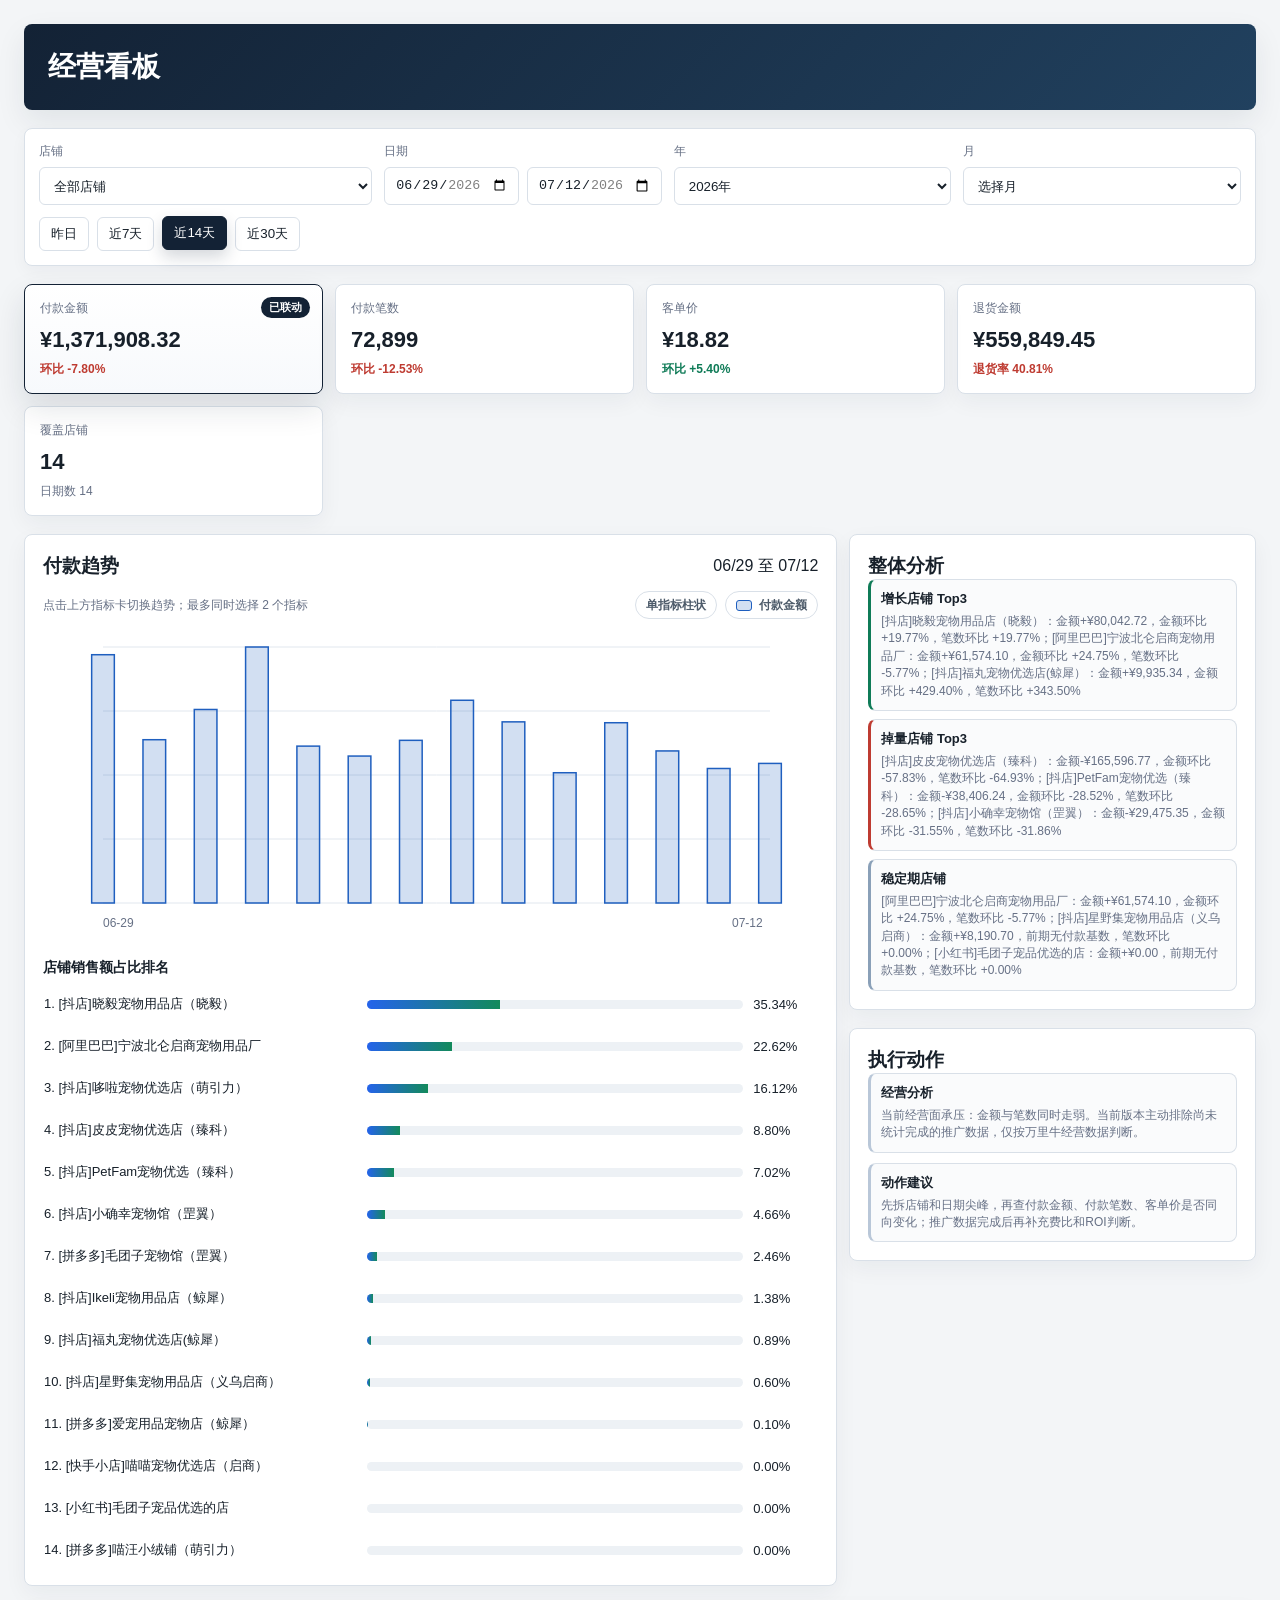
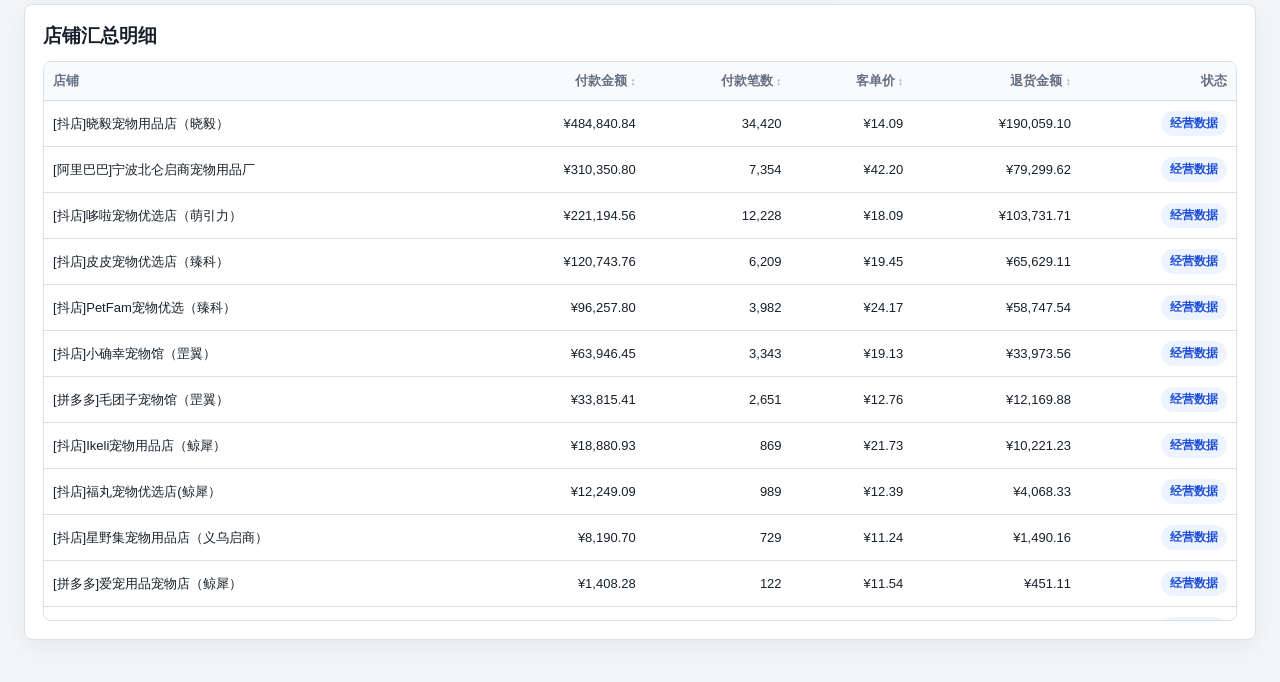
==== index.html @ 3b816e6f "Add files via upload" ====
<!doctype html>
<html lang="zh-CN">
<head>
<meta charset="utf-8">
<meta name="viewport" content="width=device-width, initial-scale=1">
<title>经营看板</title>
<style>
:root { --bg:#f3f5f7; --panel:#fff; --ink:#17202a; --muted:#667085; --line:#d9e0e8; --dark:#132235; --blue:#1f5fbf; --green:#0f7b57; --red:#be3b31; --amber:#a76a13; --shadow:0 12px 30px rgba(19,34,53,.08); }
* { box-sizing:border-box; }
body { margin:0; font-family:-apple-system,BlinkMacSystemFont,"Segoe UI",sans-serif; background:var(--bg); color:var(--ink); }
main { max-width:1380px; margin:0 auto; padding:24px; }
.title { background:linear-gradient(135deg,#132235,#21415f); color:#fff; border-radius:8px; padding:24px; margin-bottom:18px; box-shadow:var(--shadow); }
.title h1 { margin:0; font-size:28px; }
.controls,.metrics,.layout { display:grid; gap:12px; }
.controls { grid-template-columns:1.2fr 1fr 1fr 1fr; background:var(--panel); border:1px solid var(--line); border-radius:8px; padding:14px; margin-bottom:18px; box-shadow:0 6px 16px rgba(19,34,53,.04); }
.field label { display:block; color:var(--muted); font-size:12px; margin-bottom:7px; }
select,input { width:100%; height:38px; border:1px solid var(--line); border-radius:6px; padding:0 10px; background:#fff; color:var(--ink); outline:none; }
input[type="date"] { cursor:pointer; color-scheme:light; }
select:focus,input:focus { border-color:var(--blue); box-shadow:0 0 0 3px rgba(31,95,191,.12); }
.date-grid { display:grid; grid-template-columns:1fr 1fr; gap:8px; }
.quick { grid-column:1/-1; display:flex; gap:8px; flex-wrap:wrap; }
button { height:34px; border:1px solid var(--line); border-radius:6px; background:#fff; color:var(--ink); cursor:pointer; padding:0 11px; }
button.active,button:hover { background:var(--dark); border-color:var(--dark); color:#fff; }
button { transition:background .16s ease,border-color .16s ease,color .16s ease,transform .16s ease,box-shadow .16s ease; }
button.active { box-shadow:0 7px 16px rgba(19,34,53,.18); transform:translateY(-1px); }
.metrics { grid-template-columns:repeat(4,minmax(0,1fr)); margin-bottom:18px; }
.metric,.panel { background:var(--panel); border:1px solid var(--line); border-radius:8px; box-shadow:0 8px 22px rgba(19,34,53,.05); }
.metric { padding:15px; min-height:96px; transition:transform .16s ease,box-shadow .16s ease,border-color .16s ease,background .16s ease; }
.metric.chart-metric { cursor:pointer; position:relative; }
.metric.chart-metric:hover { transform:translateY(-2px); border-color:#b8c7d9; box-shadow:0 12px 28px rgba(19,34,53,.09); }
.metric.chart-metric.active { border-color:#132235; background:linear-gradient(180deg,#fff,#f7f9fc); box-shadow:0 14px 32px rgba(19,34,53,.12); }
.metric.chart-metric.active::after { content:"已联动"; position:absolute; right:12px; top:12px; border-radius:999px; padding:3px 8px; background:#132235; color:#fff; font-size:11px; font-weight:650; }
.metric span { display:block; color:var(--muted); font-size:12px; }
.metric strong { display:block; margin-top:10px; font-size:22px; }
.metric em { display:block; margin-top:8px; color:var(--muted); font-size:12px; font-style:normal; }
.metric em.up { color:var(--green); } .metric em.down { color:var(--red); }
.layout { grid-template-columns:2fr 1fr; }
.panel { padding:18px; margin-bottom:18px; }
.panel-head { display:flex; justify-content:space-between; gap:12px; align-items:center; margin-bottom:12px; }
h2,h3 { margin:0; }
.trend-toolbar { display:flex; justify-content:space-between; gap:12px; align-items:center; flex-wrap:wrap; margin:0 0 10px; }
.trend-hint { color:var(--muted); font-size:12px; }
.trend-legend { display:flex; gap:8px; align-items:center; flex-wrap:wrap; }
.legend-pill { display:inline-flex; align-items:center; gap:7px; height:28px; border:1px solid var(--line); border-radius:999px; padding:0 10px; background:#fff; color:#4d5b6a; font-size:12px; font-weight:650; }
.legend-mark { width:18px; height:3px; border-radius:999px; background:var(--c); box-shadow:0 0 0 3px rgba(19,34,53,.06); }
.legend-mark.bar-mark { width:16px; height:11px; border-radius:3px; background:rgba(31,95,191,.28); border:1px solid #1f5fbf; box-shadow:none; }
.chart-wrap { position:relative; }
.chart { height:310px; width:100%; cursor:crosshair; }
.chart-tip { display:none; position:absolute; z-index:5; min-width:190px; pointer-events:none; background:#111827; color:#fff; border-radius:8px; padding:10px 12px; box-shadow:0 14px 36px rgba(17,24,39,.22); font-size:12px; line-height:1.55; }
.chart-tip strong { display:block; margin-bottom:4px; font-size:13px; }
.share-list,.insight-list { display:grid; gap:8px; }
.share-row { display:grid; grid-template-columns:minmax(150px,1fr) minmax(150px,1.2fr) 64px; gap:10px; align-items:center; font-size:13px; border:1px solid transparent; border-radius:8px; padding:7px 8px; margin:0 -8px; transition:transform .18s ease,box-shadow .18s ease,background .18s ease,border-color .18s ease; transform-origin:left center; }
.share-row:hover { transform:scale(1.025); background:#fff; border-color:#cbd7e5; box-shadow:0 10px 24px rgba(19,34,53,.11); z-index:2; }
.share-name { overflow:hidden; text-overflow:ellipsis; white-space:nowrap; }
.bar { height:9px; border-radius:999px; background:#edf1f5; overflow:hidden; }
.bar i { display:block; height:100%; background:linear-gradient(90deg,#2563eb,#138a5b); width:var(--w); transition:filter .18s ease,transform .18s ease; transform-origin:left center; }
.share-row:hover .bar i { filter:saturate(1.25) brightness(1.06); transform:scaleX(1.03); }
.insight { border:1px solid var(--line); border-left:3px solid #b9c7d8; border-radius:8px; padding:10px; background:#fafbfc; }
.insight.good { border-left-color:var(--green); } .insight.bad { border-left-color:var(--red); } .insight.neutral { border-left-color:#8aa0b8; }
.insight strong { display:block; font-size:13px; }
.insight span { display:block; color:var(--muted); font-size:12px; margin-top:5px; line-height:1.45; }
table { width:100%; border-collapse:collapse; font-size:13px; background:#fff; }
th,td { border-bottom:1px solid var(--line); padding:10px 9px; text-align:right; white-space:nowrap; }
th:first-child,td:first-child { text-align:left; }
th { color:var(--muted); background:#f9fafb; position:sticky; top:0; cursor:pointer; }
th.sortable::after { content:" ↕"; color:#9aa6b2; font-size:11px; }
.table-wrap { max-height:560px; overflow:auto; border:1px solid var(--line); border-radius:8px; }
.up { color:var(--green); font-weight:650; } .down { color:var(--red); font-weight:650; }
.pill { display:inline-block; border-radius:999px; padding:4px 9px; font-size:12px; font-weight:650; background:#eef4ff; color:#1d4ed8; }
.pill.red { background:#fdebea; color:var(--red); } .pill.amber { background:#fff4e3; color:var(--amber); } .pill.green { background:#e8f7ef; color:var(--green); }
@media(max-width:980px) { .controls,.layout { grid-template-columns:1fr; } .metrics { grid-template-columns:repeat(2,1fr); } }
@media(max-width:560px) { main { padding:14px; } .metrics,.date-grid,.share-row { grid-template-columns:1fr; } }
</style>
</head>
<body>
<main>
  <section class="title"><h1>经营看板</h1></section>
  <section class="controls">
    <div class="field"><label>店铺</label><select id="shop"><option value="__ALL__">全部店铺</option><option value="[小红书]毛团子宠品优选的店">[小红书]毛团子宠品优选的店</option>
<option value="[快手小店]喵喵宠物优选店（启商）">[快手小店]喵喵宠物优选店（启商）</option>
<option value="[抖店]Ikeli宠物用品店（鲸犀）">[抖店]Ikeli宠物用品店（鲸犀）</option>
<option value="[抖店]PetFam宠物优选（臻科）">[抖店]PetFam宠物优选（臻科）</option>
<option value="[抖店]哆啦宠物优选店（萌引力）">[抖店]哆啦宠物优选店（萌引力）</option>
<option value="[抖店]小确幸宠物馆（罡翼）">[抖店]小确幸宠物馆（罡翼）</option>
<option value="[抖店]星野集宠物用品店（义乌启商）">[抖店]星野集宠物用品店（义乌启商）</option>
<option value="[抖店]晓毅宠物用品店（晓毅）">[抖店]晓毅宠物用品店（晓毅）</option>
<option value="[抖店]皮皮宠物优选店（臻科）">[抖店]皮皮宠物优选店（臻科）</option>
<option value="[抖店]福丸宠物优选店(鲸犀）">[抖店]福丸宠物优选店(鲸犀）</option>
<option value="[拼多多]喵汪小绒铺（萌引力）">[拼多多]喵汪小绒铺（萌引力）</option>
<option value="[拼多多]毛团子宠物馆（罡翼）">[拼多多]毛团子宠物馆（罡翼）</option>
<option value="[拼多多]爱宠用品宠物店（鲸犀）">[拼多多]爱宠用品宠物店（鲸犀）</option>
<option value="[阿里巴巴]宁波北仑启商宠物用品厂">[阿里巴巴]宁波北仑启商宠物用品厂</option></select></div>
    <div class="field"><label>日期</label><div class="date-grid"><input id="start" type="date" aria-label="开始日期"><input id="end" type="date" aria-label="结束日期"></div></div>
    <div class="field"><label>年</label><select id="year"></select></div>
    <div class="field"><label>月</label><select id="month"></select></div>
    <div class="quick"><button data-yesterday="1">昨日</button><button data-days="7">近7天</button><button class="active" data-days="14">近14天</button><button data-days="30">近30天</button></div>
  </section>
  <section class="metrics" id="cards"></section>
  <section class="layout">
    <div class="panel"><div class="panel-head"><h3>付款趋势</h3><span id="rangeLabel"></span></div><div class="trend-toolbar"><div class="trend-hint">点击上方指标卡切换趋势；最多同时选择 2 个指标</div><div class="trend-legend" id="chartLegend"></div></div><div class="chart-wrap"><canvas id="chart" class="chart" width="1000" height="310"></canvas><div id="chartTip" class="chart-tip"></div></div><div style="margin-top:16px"><h3 style="font-size:14px;margin-bottom:10px">店铺销售额占比排名</h3><div class="share-list" id="share"></div></div></div>
    <aside><div class="panel"><h3 id="analysisTitle">整体分析</h3><div class="insight-list" id="analysis"></div></div><div class="panel"><h3>执行动作</h3><div class="insight"><strong>经营分析</strong><span id="actionText"></span></div><div class="insight" style="margin-top:10px"><strong>动作建议</strong><span id="actionList"></span></div></div></aside>
  </section>
  <section class="panel"><div class="panel-head"><h3 id="tableTitle">店铺汇总明细</h3></div><div class="table-wrap"><table id="table"></table></div></section>
</main>
<script>
const rows = [{"date": "2026-04-04", "shop": "[抖店]Ikeli宠物用品店（鲸犀）", "amount": 11088.84, "orders": 489, "aov": 22.68, "grossProfit": 12711.12, "returnAmount": 0.0, "source": "/Users/zhuhaibo/Documents/宠物 | 数据抓取/outputs/wanliniu_历史日级_来自旧HTML_2026-04-04_2026-07-07_销售日报表.csv", "adSpend": 0.0, "adGmv": 0.0, "adOrders": 0.0}, {"date": "2026-04-04", "shop": "[抖店]PetFam宠物优选（臻科）", "amount": 17033.12, "orders": 1343, "aov": 12.68, "grossProfit": 4695.26, "returnAmount": 0.0, "source": "/Users/zhuhaibo/Documents/宠物 | 数据抓取/outputs/wanliniu_历史日级_来自旧HTML_2026-04-04_2026-07-07_销售日报表.csv", "adSpend": 0.0, "adGmv": 0.0, "adOrders": 0.0}, {"date": "2026-04-04", "shop": "[抖店]小确幸宠物馆（罡翼）", "amount": 329.89, "orders": 10, "aov": 32.99, "grossProfit": 113.06, "returnAmount": 0.0, "source": "/Users/zhuhaibo/Documents/宠物 | 数据抓取/outputs/wanliniu_历史日级_来自旧HTML_2026-04-04_2026-07-07_销售日报表.csv", "adSpend": 0.0, "adGmv": 0.0, "adOrders": 0.0}, {"date": "2026-04-04", "shop": "[拼多多]喵汪小绒铺（萌引力）", "amount": 13.8, "orders": 1, "aov": 13.8, "grossProfit": 6.75, "returnAmount": 0.0, "source": "/Users/zhuhaibo/Documents/宠物 | 数据抓取/outputs/wanliniu_历史日级_来自旧HTML_2026-04-04_2026-07-07_销售日报表.csv", "adSpend": 0.0, "adGmv": 0.0, "adOrders": 0.0}, {"date": "2026-04-04", "shop": "[拼多多]毛团子宠物馆（罡翼）", "amount": 9538.98, "orders": 776, "aov": 12.29, "grossProfit": 6138.6, "returnAmount": 0.0, "source": "/Users/zhuhaibo/Documents/宠物 | 数据抓取/outputs/wanliniu_历史日级_来自旧HTML_2026-04-04_2026-07-07_销售日报表.csv", "adSpend": 0.0, "adGmv": 0.0, "adOrders": 0.0}, {"date": "2026-04-04", "shop": "[拼多多]爱宠用品宠物店（鲸犀）", "amount": 306.33, "orders": 26, "aov": 11.78, "grossProfit": 315.5, "returnAmount": 0.0, "source": "/Users/zhuhaibo/Documents/宠物 | 数据抓取/outputs/wanliniu_历史日级_来自旧HTML_2026-04-04_2026-07-07_销售日报表.csv", "adSpend": 0.0, "adGmv": 0.0, "adOrders": 0.0}, {"date": "2026-04-04", "shop": "[阿里巴巴]宁波北仑启商宠物用品厂", "amount": 0.0, "orders": 0, "aov": 0.0, "grossProfit": 0.0, "returnAmount": 0.0, "source": "/Users/zhuhaibo/Documents/宠物 | 数据抓取/outputs/wanliniu_历史日级_来自旧HTML_2026-04-04_2026-07-07_销售日报表.csv", "adSpend": 0.0, "adGmv": 0.0, "adOrders": 0.0}, {"date": "2026-04-05", "shop": "[抖店]Ikeli宠物用品店（鲸犀）", "amount": 16680.01, "orders": 736, "aov": 22.66, "grossProfit": 8926.52, "returnAmount": 0.0, "source": "/Users/zhuhaibo/Documents/宠物 | 数据抓取/outputs/wanliniu_历史日级_来自旧HTML_2026-04-04_2026-07-07_销售日报表.csv", "adSpend": 0.0, "adGmv": 0.0, "adOrders": 0.0}, {"date": "2026-04-05", "shop": "[抖店]PetFam宠物优选（臻科）", "amount": 12254.1, "orders": 968, "aov": 12.66, "grossProfit": 7007.91, "returnAmount": 0.0, "source": "/Users/zhuhaibo/Documents/宠物 | 数据抓取/outputs/wanliniu_历史日级_来自旧HTML_2026-04-04_2026-07-07_销售日报表.csv", "adSpend": 0.0, "adGmv": 0.0, "adOrders": 0.0}, {"date": "2026-04-05", "shop": "[抖店]小确幸宠物馆（罡翼）", "amount": 425.85, "orders": 15, "aov": 28.39, "grossProfit": 191.89, "returnAmount": 0.0, "source": "/Users/zhuhaibo/Documents/宠物 | 数据抓取/outputs/wanliniu_历史日级_来自旧HTML_2026-04-04_2026-07-07_销售日报表.csv", "adSpend": 0.0, "adGmv": 0.0, "adOrders": 0.0}, {"date": "2026-04-05", "shop": "[拼多多]喵汪小绒铺（萌引力）", "amount": 27.6, "orders": 2, "aov": 13.8, "grossProfit": 6.75, "returnAmount": 0.0, "source": "/Users/zhuhaibo/Documents/宠物 | 数据抓取/outputs/wanliniu_历史日级_来自旧HTML_2026-04-04_2026-07-07_销售日报表.csv", "adSpend": 0.0, "adGmv": 0.0, "adOrders": 0.0}, {"date": "2026-04-05", "shop": "[拼多多]毛团子宠物馆（罡翼）", "amount": 11192.79, "orders": 913, "aov": 12.26, "grossProfit": 5000.07, "returnAmount": 0.0, "source": "/Users/zhuhaibo/Documents/宠物 | 数据抓取/outputs/wanliniu_历史日级_来自旧HTML_2026-04-04_2026-07-07_销售日报表.csv", "adSpend": 0.0, "adGmv": 0.0, "adOrders": 0.0}, {"date": "2026-04-05", "shop": "[拼多多]爱宠用品宠物店（鲸犀）", "amount": 1409.22, "orders": 116, "aov": 12.15, "grossProfit": 285.09, "returnAmount": 0.0, "source": "/Users/zhuhaibo/Documents/宠物 | 数据抓取/outputs/wanliniu_历史日级_来自旧HTML_2026-04-04_2026-07-07_销售日报表.csv", "adSpend": 0.0, "adGmv": 0.0, "adOrders": 0.0}, {"date": "2026-04-05", "shop": "[阿里巴巴]宁波北仑启商宠物用品厂", "amount": 0.0, "orders": 0, "aov": 0.0, "grossProfit": 0.0, "returnAmount": 0.0, "source": "/Users/zhuhaibo/Documents/宠物 | 数据抓取/outputs/wanliniu_历史日级_来自旧HTML_2026-04-04_2026-07-07_销售日报表.csv", "adSpend": 0.0, "adGmv": 0.0, "adOrders": 0.0}, {"date": "2026-04-06", "shop": "[抖店]Ikeli宠物用品店（鲸犀）", "amount": 20670.98, "orders": 900, "aov": 22.97, "grossProfit": 13818.57, "returnAmount": 0.0, "source": "/Users/zhuhaibo/Documents/宠物 | 数据抓取/outputs/wanliniu_历史日级_来自旧HTML_2026-04-04_2026-07-07_销售日报表.csv", "adSpend": 0.0, "adGmv": 0.0, "adOrders": 0.0}, {"date": "2026-04-06", "shop": "[抖店]PetFam宠物优选（臻科）", "amount": 31196.04, "orders": 2054, "aov": 15.19, "grossProfit": 6444.21, "returnAmount": 0.0, "source": "/Users/zhuhaibo/Documents/宠物 | 数据抓取/outputs/wanliniu_历史日级_来自旧HTML_2026-04-04_2026-07-07_销售日报表.csv", "adSpend": 0.0, "adGmv": 0.0, "adOrders": 0.0}, {"date": "2026-04-06", "shop": "[抖店]小确幸宠物馆（罡翼）", "amount": 119.96, "orders": 4, "aov": 29.99, "grossProfit": 78.25, "returnAmount": 0.0, "source": "/Users/zhuhaibo/Documents/宠物 | 数据抓取/outputs/wanliniu_历史日级_来自旧HTML_2026-04-04_2026-07-07_销售日报表.csv", "adSpend": 0.0, "adGmv": 0.0, "adOrders": 0.0}, {"date": "2026-04-06", "shop": "[拼多多]喵汪小绒铺（萌引力）", "amount": 0.0, "orders": 0, "aov": 0.0, "grossProfit": 6.75, "returnAmount": 0.0, "source": "/Users/zhuhaibo/Documents/宠物 | 数据抓取/outputs/wanliniu_历史日级_来自旧HTML_2026-04-04_2026-07-07_销售日报表.csv", "adSpend": 0.0, "adGmv": 0.0, "adOrders": 0.0}, {"date": "2026-04-06", "shop": "[拼多多]毛团子宠物馆（罡翼）", "amount": 8505.81, "orders": 700, "aov": 12.15, "grossProfit": 3911.16, "returnAmount": 0.0, "source": "/Users/zhuhaibo/Documents/宠物 | 数据抓取/outputs/wanliniu_历史日级_来自旧HTML_2026-04-04_2026-07-07_销售日报表.csv", "adSpend": 0.0, "adGmv": 0.0, "adOrders": 0.0}, {"date": "2026-04-06", "shop": "[拼多多]爱宠用品宠物店（鲸犀）", "amount": 2155.66, "orders": 176, "aov": 12.25, "grossProfit": 1033.86, "returnAmount": 0.0, "source": "/Users/zhuhaibo/Documents/宠物 | 数据抓取/outputs/wanliniu_历史日级_来自旧HTML_2026-04-04_2026-07-07_销售日报表.csv", "adSpend": 0.0, "adGmv": 0.0, "adOrders": 0.0}, {"date": "2026-04-06", "shop": "[阿里巴巴]宁波北仑启商宠物用品厂", "amount": 0.0, "orders": 0, "aov": 0.0, "grossProfit": 0.0, "returnAmount": 0.0, "source": "/Users/zhuhaibo/Documents/宠物 | 数据抓取/outputs/wanliniu_历史日级_来自旧HTML_2026-04-04_2026-07-07_销售日报表.csv", "adSpend": 0.0, "adGmv": 0.0, "adOrders": 0.0}, {"date": "2026-04-07", "shop": "[抖店]Ikeli宠物用品店（鲸犀）", "amount": 17308.67, "orders": 755, "aov": 22.93, "grossProfit": 11352.28, "returnAmount": 0.0, "source": "/Users/zhuhaibo/Documents/宠物 | 数据抓取/outputs/wanliniu_历史日级_来自旧HTML_2026-04-04_2026-07-07_销售日报表.csv", "adSpend": 0.0, "adGmv": 0.0, "adOrders": 0.0}, {"date": "2026-04-07", "shop": "[抖店]PetFam宠物优选（臻科）", "amount": 72199.66, "orders": 4489, "aov": 16.08, "grossProfit": 19211.65, "returnAmount": 0.0, "source": "/Users/zhuhaibo/Documents/宠物 | 数据抓取/outputs/wanliniu_历史日级_来自旧HTML_2026-04-04_2026-07-07_销售日报表.csv", "adSpend": 0.0, "adGmv": 0.0, "adOrders": 0.0}, {"date": "2026-04-07", "shop": "[抖店]小确幸宠物馆（罡翼）", "amount": 288.55, "orders": 19, "aov": 15.19, "grossProfit": 35.06, "returnAmount": 0.0, "source": "/Users/zhuhaibo/Documents/宠物 | 数据抓取/outputs/wanliniu_历史日级_来自旧HTML_2026-04-04_2026-07-07_销售日报表.csv", "adSpend": 0.0, "adGmv": 0.0, "adOrders": 0.0}, {"date": "2026-04-07", "shop": "[拼多多]喵汪小绒铺（萌引力）", "amount": 27.6, "orders": 2, "aov": 13.8, "grossProfit": 13.5, "returnAmount": 0.0, "source": "/Users/zhuhaibo/Documents/宠物 | 数据抓取/outputs/wanliniu_历史日级_来自旧HTML_2026-04-04_2026-07-07_销售日报表.csv", "adSpend": 0.0, "adGmv": 0.0, "adOrders": 0.0}, {"date": "2026-04-07", "shop": "[拼多多]毛团子宠物馆（罡翼）", "amount": 8026.73, "orders": 661, "aov": 12.14, "grossProfit": 3264.8, "returnAmount": 1450.39, "source": "/Users/zhuhaibo/Documents/宠物 | 数据抓取/outputs/wanliniu_历史日级_来自旧HTML_2026-04-04_2026-07-07_销售日报表.csv", "adSpend": 0.0, "adGmv": 0.0, "adOrders": 0.0}, {"date": "2026-04-07", "shop": "[拼多多]爱宠用品宠物店（鲸犀）", "amount": 1689.3, "orders": 139, "aov": 12.15, "grossProfit": 643.18, "returnAmount": 0.0, "source": "/Users/zhuhaibo/Documents/宠物 | 数据抓取/outputs/wanliniu_历史日级_来自旧HTML_2026-04-04_2026-07-07_销售日报表.csv", "adSpend": 0.0, "adGmv": 0.0, "adOrders": 0.0}, {"date": "2026-04-07", "shop": "[阿里巴巴]宁波北仑启商宠物用品厂", "amount": 0.0, "orders": 0, "aov": 0.0, "grossProfit": 0.0, "returnAmount": 0.0, "source": "/Users/zhuhaibo/Documents/宠物 | 数据抓取/outputs/wanliniu_历史日级_来自旧HTML_2026-04-04_2026-07-07_销售日报表.csv", "adSpend": 0.0, "adGmv": 0.0, "adOrders": 0.0}, {"date": "2026-04-08", "shop": "[抖店]Ikeli宠物用品店（鲸犀）", "amount": 13836.74, "orders": 607, "aov": 22.8, "grossProfit": 9095.12, "returnAmount": 317.85, "source": "/Users/zhuhaibo/Documents/宠物 | 数据抓取/outputs/wanliniu_历史日级_来自旧HTML_2026-04-04_2026-07-07_销售日报表.csv", "adSpend": 0.0, "adGmv": 0.0, "adOrders": 0.0}, {"date": "2026-04-08", "shop": "[抖店]PetFam宠物优选（臻科）", "amount": 43641.41, "orders": 2514, "aov": 17.36, "grossProfit": 25830.44, "returnAmount": 524.13, "source": "/Users/zhuhaibo/Documents/宠物 | 数据抓取/outputs/wanliniu_历史日级_来自旧HTML_2026-04-04_2026-07-07_销售日报表.csv", "adSpend": 0.0, "adGmv": 0.0, "adOrders": 0.0}, {"date": "2026-04-08", "shop": "[抖店]小确幸宠物馆（罡翼）", "amount": 626.4, "orders": 41, "aov": 15.28, "grossProfit": 69.64, "returnAmount": 0.0, "source": "/Users/zhuhaibo/Documents/宠物 | 数据抓取/outputs/wanliniu_历史日级_来自旧HTML_2026-04-04_2026-07-07_销售日报表.csv", "adSpend": 0.0, "adGmv": 0.0, "adOrders": 0.0}, {"date": "2026-04-08", "shop": "[拼多多]喵汪小绒铺（萌引力）", "amount": 30.6, "orders": 1, "aov": 30.6, "grossProfit": 0.0, "returnAmount": 0.0, "source": "/Users/zhuhaibo/Documents/宠物 | 数据抓取/outputs/wanliniu_历史日级_来自旧HTML_2026-04-04_2026-07-07_销售日报表.csv", "adSpend": 0.0, "adGmv": 0.0, "adOrders": 0.0}, {"date": "2026-04-08", "shop": "[拼多多]毛团子宠物馆（罡翼）", "amount": 8351.33, "orders": 681, "aov": 12.26, "grossProfit": 3467.69, "returnAmount": 1004.4, "source": "/Users/zhuhaibo/Documents/宠物 | 数据抓取/outputs/wanliniu_历史日级_来自旧HTML_2026-04-04_2026-07-07_销售日报表.csv", "adSpend": 0.0, "adGmv": 0.0, "adOrders": 0.0}, {"date": "2026-04-08", "shop": "[拼多多]爱宠用品宠物店（鲸犀）", "amount": 955.26, "orders": 78, "aov": 12.25, "grossProfit": 629.03, "returnAmount": 818.64, "source": "/Users/zhuhaibo/Documents/宠物 | 数据抓取/outputs/wanliniu_历史日级_来自旧HTML_2026-04-04_2026-07-07_销售日报表.csv", "adSpend": 0.0, "adGmv": 0.0, "adOrders": 0.0}, {"date": "2026-04-08", "shop": "[阿里巴巴]宁波北仑启商宠物用品厂", "amount": 0.0, "orders": 0, "aov": 0.0, "grossProfit": 0.0, "returnAmount": 0.0, "source": "/Users/zhuhaibo/Documents/宠物 | 数据抓取/outputs/wanliniu_历史日级_来自旧HTML_2026-04-04_2026-07-07_销售日报表.csv", "adSpend": 0.0, "adGmv": 0.0, "adOrders": 0.0}, {"date": "2026-04-09", "shop": "[抖店]Ikeli宠物用品店（鲸犀）", "amount": 13029.92, "orders": 571, "aov": 22.82, "grossProfit": 9296.94, "returnAmount": 0.0, "source": "/Users/zhuhaibo/Documents/宠物 | 数据抓取/outputs/wanliniu_历史日级_来自旧HTML_2026-04-04_2026-07-07_销售日报表.csv", "adSpend": 0.0, "adGmv": 0.0, "adOrders": 0.0}, {"date": "2026-04-09", "shop": "[抖店]PetFam宠物优选（臻科）", "amount": 32572.68, "orders": 1810, "aov": 18.0, "grossProfit": 25454.2, "returnAmount": 0.0, "source": "/Users/zhuhaibo/Documents/宠物 | 数据抓取/outputs/wanliniu_历史日级_来自旧HTML_2026-04-04_2026-07-07_销售日报表.csv", "adSpend": 0.0, "adGmv": 0.0, "adOrders": 0.0}, {"date": "2026-04-09", "shop": "[抖店]哆啦宠物优选店（萌引力）", "amount": 0.0, "orders": 0, "aov": 0.0, "grossProfit": 0.0, "returnAmount": 0.0, "source": "/Users/zhuhaibo/Documents/宠物 | 数据抓取/outputs/wanliniu_历史日级_来自旧HTML_2026-04-04_2026-07-07_销售日报表.csv", "adSpend": 0.0, "adGmv": 0.0, "adOrders": 0.0}, {"date": "2026-04-09", "shop": "[抖店]小确幸宠物馆（罡翼）", "amount": 694.83, "orders": 54, "aov": 12.87, "grossProfit": 70.76, "returnAmount": 0.0, "source": "/Users/zhuhaibo/Documents/宠物 | 数据抓取/outputs/wanliniu_历史日级_来自旧HTML_2026-04-04_2026-07-07_销售日报表.csv", "adSpend": 0.0, "adGmv": 0.0, "adOrders": 0.0}, {"date": "2026-04-09", "shop": "[拼多多]喵汪小绒铺（萌引力）", "amount": 13.8, "orders": 1, "aov": 13.8, "grossProfit": 25.1, "returnAmount": 0.0, "source": "/Users/zhuhaibo/Documents/宠物 | 数据抓取/outputs/wanliniu_历史日级_来自旧HTML_2026-04-04_2026-07-07_销售日报表.csv", "adSpend": 0.0, "adGmv": 0.0, "adOrders": 0.0}, {"date": "2026-04-09", "shop": "[拼多多]毛团子宠物馆（罡翼）", "amount": 6430.32, "orders": 526, "aov": 12.22, "grossProfit": 3181.99, "returnAmount": 0.0, "source": "/Users/zhuhaibo/Documents/宠物 | 数据抓取/outputs/wanliniu_历史日级_来自旧HTML_2026-04-04_2026-07-07_销售日报表.csv", "adSpend": 0.0, "adGmv": 0.0, "adOrders": 0.0}, {"date": "2026-04-09", "shop": "[拼多多]爱宠用品宠物店（鲸犀）", "amount": 1129.14, "orders": 93, "aov": 12.14, "grossProfit": 349.52, "returnAmount": 0.0, "source": "/Users/zhuhaibo/Documents/宠物 | 数据抓取/outputs/wanliniu_历史日级_来自旧HTML_2026-04-04_2026-07-07_销售日报表.csv", "adSpend": 0.0, "adGmv": 0.0, "adOrders": 0.0}, {"date": "2026-04-09", "shop": "[阿里巴巴]宁波北仑启商宠物用品厂", "amount": 0.0, "orders": 0, "aov": 0.0, "grossProfit": 0.0, "returnAmount": 0.0, "source": "/Users/zhuhaibo/Documents/宠物 | 数据抓取/outputs/wanliniu_历史日级_来自旧HTML_2026-04-04_2026-07-07_销售日报表.csv", "adSpend": 0.0, "adGmv": 0.0, "adOrders": 0.0}, {"date": "2026-04-10", "shop": "[小红书]毛团子宠品优选的店", "amount": 0.0, "orders": 0, "aov": 0.0, "grossProfit": 0.0, "returnAmount": 0.0, "source": "/Users/zhuhaibo/Documents/宠物 | 数据抓取/outputs/wanliniu_历史日级_来自旧HTML_2026-04-04_2026-07-07_销售日报表.csv", "adSpend": 0.0, "adGmv": 0.0, "adOrders": 0.0}, {"date": "2026-04-10", "shop": "[抖店]Ikeli宠物用品店（鲸犀）", "amount": 10530.74, "orders": 470, "aov": 22.41, "grossProfit": 10029.49, "returnAmount": 3453.36, "source": "/Users/zhuhaibo/Documents/宠物 | 数据抓取/outputs/wanliniu_历史日级_来自旧HTML_2026-04-04_2026-07-07_销售日报表.csv", "adSpend": 0.0, "adGmv": 0.0, "adOrders": 0.0}, {"date": "2026-04-10", "shop": "[抖店]PetFam宠物优选（臻科）", "amount": 35223.2, "orders": 1958, "aov": 17.99, "grossProfit": 30004.08, "returnAmount": 0.0, "source": "/Users/zhuhaibo/Documents/宠物 | 数据抓取/outputs/wanliniu_历史日级_来自旧HTML_2026-04-04_2026-07-07_销售日报表.csv", "adSpend": 0.0, "adGmv": 0.0, "adOrders": 0.0}, {"date": "2026-04-10", "shop": "[抖店]哆啦宠物优选店（萌引力）", "amount": 0.0, "orders": 0, "aov": 0.0, "grossProfit": 0.0, "returnAmount": 0.0, "source": "/Users/zhuhaibo/Documents/宠物 | 数据抓取/outputs/wanliniu_历史日级_来自旧HTML_2026-04-04_2026-07-07_销售日报表.csv", "adSpend": 0.0, "adGmv": 0.0, "adOrders": 0.0}, {"date": "2026-04-10", "shop": "[抖店]小确幸宠物馆（罡翼）", "amount": 1270.77, "orders": 100, "aov": 12.71, "grossProfit": 509.55, "returnAmount": 0.0, "source": "/Users/zhuhaibo/Documents/宠物 | 数据抓取/outputs/wanliniu_历史日级_来自旧HTML_2026-04-04_2026-07-07_销售日报表.csv", "adSpend": 0.0, "adGmv": 0.0, "adOrders": 0.0}, {"date": "2026-04-10", "shop": "[拼多多]喵汪小绒铺（萌引力）", "amount": 28.6, "orders": 2, "aov": 14.3, "grossProfit": 0.0, "returnAmount": 0.0, "source": "/Users/zhuhaibo/Documents/宠物 | 数据抓取/outputs/wanliniu_历史日级_来自旧HTML_2026-04-04_2026-07-07_销售日报表.csv", "adSpend": 0.0, "adGmv": 0.0, "adOrders": 0.0}, {"date": "2026-04-10", "shop": "[拼多多]毛团子宠物馆（罡翼）", "amount": 5319.72, "orders": 429, "aov": 12.4, "grossProfit": 2757.29, "returnAmount": 0.0, "source": "/Users/zhuhaibo/Documents/宠物 | 数据抓取/outputs/wanliniu_历史日级_来自旧HTML_2026-04-04_2026-07-07_销售日报表.csv", "adSpend": 0.0, "adGmv": 0.0, "adOrders": 0.0}, {"date": "2026-04-10", "shop": "[拼多多]爱宠用品宠物店（鲸犀）", "amount": 1537.69, "orders": 127, "aov": 12.11, "grossProfit": 545.4, "returnAmount": 0.0, "source": "/Users/zhuhaibo/Documents/宠物 | 数据抓取/outputs/wanliniu_历史日级_来自旧HTML_2026-04-04_2026-07-07_销售日报表.csv", "adSpend": 0.0, "adGmv": 0.0, "adOrders": 0.0}, {"date": "2026-04-10", "shop": "[阿里巴巴]宁波北仑启商宠物用品厂", "amount": 0.0, "orders": 0, "aov": 0.0, "grossProfit": 0.0, "returnAmount": 0.0, "source": "/Users/zhuhaibo/Documents/宠物 | 数据抓取/outputs/wanliniu_历史日级_来自旧HTML_2026-04-04_2026-07-07_销售日报表.csv", "adSpend": 0.0, "adGmv": 0.0, "adOrders": 0.0}, {"date": "2026-04-11", "shop": "[小红书]毛团子宠品优选的店", "amount": 0.0, "orders": 0, "aov": 0.0, "grossProfit": 0.0, "returnAmount": 0.0, "source": "/Users/zhuhaibo/Documents/宠物 | 数据抓取/outputs/wanliniu_历史日级_来自旧HTML_2026-04-04_2026-07-07_销售日报表.csv", "adSpend": 0.0, "adGmv": 0.0, "adOrders": 0.0}, {"date": "2026-04-11", "shop": "[抖店]Ikeli宠物用品店（鲸犀）", "amount": 8667.78, "orders": 394, "aov": 22.0, "grossProfit": 6310.94, "returnAmount": 2316.53, "source": "/Users/zhuhaibo/Documents/宠物 | 数据抓取/outputs/wanliniu_历史日级_来自旧HTML_2026-04-04_2026-07-07_销售日报表.csv", "adSpend": 0.0, "adGmv": 0.0, "adOrders": 0.0}, {"date": "2026-04-11", "shop": "[抖店]PetFam宠物优选（臻科）", "amount": 68220.32, "orders": 3661, "aov": 18.63, "grossProfit": 29342.87, "returnAmount": 0.0, "source": "/Users/zhuhaibo/Documents/宠物 | 数据抓取/outputs/wanliniu_历史日级_来自旧HTML_2026-04-04_2026-07-07_销售日报表.csv", "adSpend": 0.0, "adGmv": 0.0, "adOrders": 0.0}, {"date": "2026-04-11", "shop": "[抖店]哆啦宠物优选店（萌引力）", "amount": 0.0, "orders": 0, "aov": 0.0, "grossProfit": 0.0, "returnAmount": 0.0, "source": "/Users/zhuhaibo/Documents/宠物 | 数据抓取/outputs/wanliniu_历史日级_来自旧HTML_2026-04-04_2026-07-07_销售日报表.csv", "adSpend": 0.0, "adGmv": 0.0, "adOrders": 0.0}, {"date": "2026-04-11", "shop": "[抖店]小确幸宠物馆（罡翼）", "amount": 812.65, "orders": 66, "aov": 12.31, "grossProfit": 281.47, "returnAmount": 0.0, "source": "/Users/zhuhaibo/Documents/宠物 | 数据抓取/outputs/wanliniu_历史日级_来自旧HTML_2026-04-04_2026-07-07_销售日报表.csv", "adSpend": 0.0, "adGmv": 0.0, "adOrders": 0.0}, {"date": "2026-04-11", "shop": "[拼多多]喵汪小绒铺（萌引力）", "amount": 0.0, "orders": 0, "aov": 0.0, "grossProfit": 14.5, "returnAmount": 0.0, "source": "/Users/zhuhaibo/Documents/宠物 | 数据抓取/outputs/wanliniu_历史日级_来自旧HTML_2026-04-04_2026-07-07_销售日报表.csv", "adSpend": 0.0, "adGmv": 0.0, "adOrders": 0.0}, {"date": "2026-04-11", "shop": "[拼多多]毛团子宠物馆（罡翼）", "amount": 4787.82, "orders": 389, "aov": 12.31, "grossProfit": 2124.3, "returnAmount": 0.0, "source": "/Users/zhuhaibo/Documents/宠物 | 数据抓取/outputs/wanliniu_历史日级_来自旧HTML_2026-04-04_2026-07-07_销售日报表.csv", "adSpend": 0.0, "adGmv": 0.0, "adOrders": 0.0}, {"date": "2026-04-11", "shop": "[拼多多]爱宠用品宠物店（鲸犀）", "amount": 1165.5, "orders": 96, "aov": 12.14, "grossProfit": 695.71, "returnAmount": 0.0, "source": "/Users/zhuhaibo/Documents/宠物 | 数据抓取/outputs/wanliniu_历史日级_来自旧HTML_2026-04-04_2026-07-07_销售日报表.csv", "adSpend": 0.0, "adGmv": 0.0, "adOrders": 0.0}, {"date": "2026-04-11", "shop": "[阿里巴巴]宁波北仑启商宠物用品厂", "amount": 0.0, "orders": 0, "aov": 0.0, "grossProfit": 0.0, "returnAmount": 0.0, "source": "/Users/zhuhaibo/Documents/宠物 | 数据抓取/outputs/wanliniu_历史日级_来自旧HTML_2026-04-04_2026-07-07_销售日报表.csv", "adSpend": 0.0, "adGmv": 0.0, "adOrders": 0.0}, {"date": "2026-04-12", "shop": "[小红书]毛团子宠品优选的店", "amount": 0.0, "orders": 0, "aov": 0.0, "grossProfit": 0.0, "returnAmount": 0.0, "source": "/Users/zhuhaibo/Documents/宠物 | 数据抓取/outputs/wanliniu_历史日级_来自旧HTML_2026-04-04_2026-07-07_销售日报表.csv", "adSpend": 0.0, "adGmv": 0.0, "adOrders": 0.0}, {"date": "2026-04-12", "shop": "[抖店]Ikeli宠物用品店（鲸犀）", "amount": 10826.61, "orders": 492, "aov": 22.01, "grossProfit": 6628.4, "returnAmount": 0.0, "source": "/Users/zhuhaibo/Documents/宠物 | 数据抓取/outputs/wanliniu_历史日级_来自旧HTML_2026-04-04_2026-07-07_销售日报表.csv", "adSpend": 0.0, "adGmv": 0.0, "adOrders": 0.0}, {"date": "2026-04-12", "shop": "[抖店]PetFam宠物优选（臻科）", "amount": 83643.63, "orders": 4356, "aov": 19.2, "grossProfit": 11764.1, "returnAmount": 0.0, "source": "/Users/zhuhaibo/Documents/宠物 | 数据抓取/outputs/wanliniu_历史日级_来自旧HTML_2026-04-04_2026-07-07_销售日报表.csv", "adSpend": 0.0, "adGmv": 0.0, "adOrders": 0.0}, {"date": "2026-04-12", "shop": "[抖店]哆啦宠物优选店（萌引力）", "amount": 0.0, "orders": 0, "aov": 0.0, "grossProfit": 0.0, "returnAmount": 0.0, "source": "/Users/zhuhaibo/Documents/宠物 | 数据抓取/outputs/wanliniu_历史日级_来自旧HTML_2026-04-04_2026-07-07_销售日报表.csv", "adSpend": 0.0, "adGmv": 0.0, "adOrders": 0.0}, {"date": "2026-04-12", "shop": "[抖店]小确幸宠物馆（罡翼）", "amount": 960.48, "orders": 89, "aov": 10.79, "grossProfit": 142.41, "returnAmount": 0.0, "source": "/Users/zhuhaibo/Documents/宠物 | 数据抓取/outputs/wanliniu_历史日级_来自旧HTML_2026-04-04_2026-07-07_销售日报表.csv", "adSpend": 0.0, "adGmv": 0.0, "adOrders": 0.0}, {"date": "2026-04-12", "shop": "[拼多多]喵汪小绒铺（萌引力）", "amount": 42.4, "orders": 3, "aov": 14.13, "grossProfit": 14.5, "returnAmount": 0.0, "source": "/Users/zhuhaibo/Documents/宠物 | 数据抓取/outputs/wanliniu_历史日级_来自旧HTML_2026-04-04_2026-07-07_销售日报表.csv", "adSpend": 0.0, "adGmv": 0.0, "adOrders": 0.0}, {"date": "2026-04-12", "shop": "[拼多多]毛团子宠物馆（罡翼）", "amount": 6570.71, "orders": 532, "aov": 12.35, "grossProfit": 2591.34, "returnAmount": 0.0, "source": "/Users/zhuhaibo/Documents/宠物 | 数据抓取/outputs/wanliniu_历史日级_来自旧HTML_2026-04-04_2026-07-07_销售日报表.csv", "adSpend": 0.0, "adGmv": 0.0, "adOrders": 0.0}, {"date": "2026-04-12", "shop": "[拼多多]爱宠用品宠物店（鲸犀）", "amount": 1278.29, "orders": 104, "aov": 12.29, "grossProfit": 459.23, "returnAmount": 0.0, "source": "/Users/zhuhaibo/Documents/宠物 | 数据抓取/outputs/wanliniu_历史日级_来自旧HTML_2026-04-04_2026-07-07_销售日报表.csv", "adSpend": 0.0, "adGmv": 0.0, "adOrders": 0.0}, {"date": "2026-04-12", "shop": "[阿里巴巴]宁波北仑启商宠物用品厂", "amount": 0.0, "orders": 0, "aov": 0.0, "grossProfit": 0.0, "returnAmount": 0.0, "source": "/Users/zhuhaibo/Documents/宠物 | 数据抓取/outputs/wanliniu_历史日级_来自旧HTML_2026-04-04_2026-07-07_销售日报表.csv", "adSpend": 0.0, "adGmv": 0.0, "adOrders": 0.0}, {"date": "2026-04-13", "shop": "[小红书]毛团子宠品优选的店", "amount": 0.0, "orders": 0, "aov": 0.0, "grossProfit": 0.0, "returnAmount": 0.0, "source": "/Users/zhuhaibo/Documents/宠物 | 数据抓取/outputs/wanliniu_历史日级_来自旧HTML_2026-04-04_2026-07-07_销售日报表.csv", "adSpend": 0.0, "adGmv": 0.0, "adOrders": 0.0}, {"date": "2026-04-13", "shop": "[抖店]Ikeli宠物用品店（鲸犀）", "amount": 11005.77, "orders": 494, "aov": 22.28, "grossProfit": 6707.32, "returnAmount": 3883.47, "source": "/Users/zhuhaibo/Documents/宠物 | 数据抓取/outputs/wanliniu_历史日级_来自旧HTML_2026-04-04_2026-07-07_销售日报表.csv", "adSpend": 0.0, "adGmv": 0.0, "adOrders": 0.0}, {"date": "2026-04-13", "shop": "[抖店]PetFam宠物优选（臻科）", "amount": 76422.24, "orders": 3811, "aov": 20.05, "grossProfit": 49728.38, "returnAmount": 0.0, "source": "/Users/zhuhaibo/Documents/宠物 | 数据抓取/outputs/wanliniu_历史日级_来自旧HTML_2026-04-04_2026-07-07_销售日报表.csv", "adSpend": 0.0, "adGmv": 0.0, "adOrders": 0.0}, {"date": "2026-04-13", "shop": "[抖店]哆啦宠物优选店（萌引力）", "amount": 0.0, "orders": 0, "aov": 0.0, "grossProfit": 0.0, "returnAmount": 0.0, "source": "/Users/zhuhaibo/Documents/宠物 | 数据抓取/outputs/wanliniu_历史日级_来自旧HTML_2026-04-04_2026-07-07_销售日报表.csv", "adSpend": 0.0, "adGmv": 0.0, "adOrders": 0.0}, {"date": "2026-04-13", "shop": "[抖店]小确幸宠物馆（罡翼）", "amount": 1925.39, "orders": 179, "aov": 10.76, "grossProfit": 220.23, "returnAmount": 0.0, "source": "/Users/zhuhaibo/Documents/宠物 | 数据抓取/outputs/wanliniu_历史日级_来自旧HTML_2026-04-04_2026-07-07_销售日报表.csv", "adSpend": 0.0, "adGmv": 0.0, "adOrders": 0.0}, {"date": "2026-04-13", "shop": "[拼多多]喵汪小绒铺（萌引力）", "amount": 82.8, "orders": 6, "aov": 13.8, "grossProfit": 46.65, "returnAmount": 0.0, "source": "/Users/zhuhaibo/Documents/宠物 | 数据抓取/outputs/wanliniu_历史日级_来自旧HTML_2026-04-04_2026-07-07_销售日报表.csv", "adSpend": 0.0, "adGmv": 0.0, "adOrders": 0.0}, {"date": "2026-04-13", "shop": "[拼多多]毛团子宠物馆（罡翼）", "amount": 5714.54, "orders": 461, "aov": 12.4, "grossProfit": 2336.89, "returnAmount": 0.0, "source": "/Users/zhuhaibo/Documents/宠物 | 数据抓取/outputs/wanliniu_历史日级_来自旧HTML_2026-04-04_2026-07-07_销售日报表.csv", "adSpend": 0.0, "adGmv": 0.0, "adOrders": 0.0}, {"date": "2026-04-13", "shop": "[拼多多]爱宠用品宠物店（鲸犀）", "amount": 817.74, "orders": 66, "aov": 12.39, "grossProfit": 409.72, "returnAmount": 0.0, "source": "/Users/zhuhaibo/Documents/宠物 | 数据抓取/outputs/wanliniu_历史日级_来自旧HTML_2026-04-04_2026-07-07_销售日报表.csv", "adSpend": 0.0, "adGmv": 0.0, "adOrders": 0.0}, {"date": "2026-04-13", "shop": "[阿里巴巴]宁波北仑启商宠物用品厂", "amount": 0.0, "orders": 0, "aov": 0.0, "grossProfit": 0.0, "returnAmount": 0.0, "source": "/Users/zhuhaibo/Documents/宠物 | 数据抓取/outputs/wanliniu_历史日级_来自旧HTML_2026-04-04_2026-07-07_销售日报表.csv", "adSpend": 0.0, "adGmv": 0.0, "adOrders": 0.0}, {"date": "2026-04-14", "shop": "[小红书]毛团子宠品优选的店", "amount": 0.0, "orders": 0, "aov": 0.0, "grossProfit": 0.0, "returnAmount": 0.0, "source": "/Users/zhuhaibo/Documents/宠物 | 数据抓取/outputs/wanliniu_历史日级_来自旧HTML_2026-04-04_2026-07-07_销售日报表.csv", "adSpend": 0.0, "adGmv": 0.0, "adOrders": 0.0}, {"date": "2026-04-14", "shop": "[抖店]Ikeli宠物用品店（鲸犀）", "amount": 10839.71, "orders": 483, "aov": 22.44, "grossProfit": 6420.49, "returnAmount": 63.5, "source": "/Users/zhuhaibo/Documents/宠物 | 数据抓取/outputs/wanliniu_历史日级_来自旧HTML_2026-04-04_2026-07-07_销售日报表.csv", "adSpend": 0.0, "adGmv": 0.0, "adOrders": 0.0}, {"date": "2026-04-14", "shop": "[抖店]PetFam宠物优选（臻科）", "amount": 69791.53, "orders": 3477, "aov": 20.07, "grossProfit": 42058.09, "returnAmount": 0.0, "source": "/Users/zhuhaibo/Documents/宠物 | 数据抓取/outputs/wanliniu_历史日级_来自旧HTML_2026-04-04_2026-07-07_销售日报表.csv", "adSpend": 0.0, "adGmv": 0.0, "adOrders": 0.0}, {"date": "2026-04-14", "shop": "[抖店]哆啦宠物优选店（萌引力）", "amount": 0.0, "orders": 0, "aov": 0.0, "grossProfit": 0.0, "returnAmount": 0.0, "source": "/Users/zhuhaibo/Documents/宠物 | 数据抓取/outputs/wanliniu_历史日级_来自旧HTML_2026-04-04_2026-07-07_销售日报表.csv", "adSpend": 0.0, "adGmv": 0.0, "adOrders": 0.0}, {"date": "2026-04-14", "shop": "[抖店]小确幸宠物馆（罡翼）", "amount": 1901.64, "orders": 156, "aov": 12.19, "grossProfit": 372.49, "returnAmount": 0.0, "source": "/Users/zhuhaibo/Documents/宠物 | 数据抓取/outputs/wanliniu_历史日级_来自旧HTML_2026-04-04_2026-07-07_销售日报表.csv", "adSpend": 0.0, "adGmv": 0.0, "adOrders": 0.0}, {"date": "2026-04-14", "shop": "[拼多多]喵汪小绒铺（萌引力）", "amount": 55.2, "orders": 4, "aov": 13.8, "grossProfit": 6.75, "returnAmount": 0.0, "source": "/Users/zhuhaibo/Documents/宠物 | 数据抓取/outputs/wanliniu_历史日级_来自旧HTML_2026-04-04_2026-07-07_销售日报表.csv", "adSpend": 0.0, "adGmv": 0.0, "adOrders": 0.0}, {"date": "2026-04-14", "shop": "[拼多多]毛团子宠物馆（罡翼）", "amount": 6169.95, "orders": 498, "aov": 12.39, "grossProfit": 2524.48, "returnAmount": 0.0, "source": "/Users/zhuhaibo/Documents/宠物 | 数据抓取/outputs/wanliniu_历史日级_来自旧HTML_2026-04-04_2026-07-07_销售日报表.csv", "adSpend": 0.0, "adGmv": 0.0, "adOrders": 0.0}, {"date": "2026-04-14", "shop": "[拼多多]爱宠用品宠物店（鲸犀）", "amount": 500.22, "orders": 41, "aov": 12.2, "grossProfit": 249.85, "returnAmount": 0.0, "source": "/Users/zhuhaibo/Documents/宠物 | 数据抓取/outputs/wanliniu_历史日级_来自旧HTML_2026-04-04_2026-07-07_销售日报表.csv", "adSpend": 0.0, "adGmv": 0.0, "adOrders": 0.0}, {"date": "2026-04-14", "shop": "[阿里巴巴]宁波北仑启商宠物用品厂", "amount": 5500.0, "orders": 1, "aov": 5500.0, "grossProfit": 0.0, "returnAmount": 0.0, "source": "/Users/zhuhaibo/Documents/宠物 | 数据抓取/outputs/wanliniu_历史日级_来自旧HTML_2026-04-04_2026-07-07_销售日报表.csv", "adSpend": 0.0, "adGmv": 0.0, "adOrders": 0.0}, {"date": "2026-04-15", "shop": "[小红书]毛团子宠品优选的店", "amount": 0.0, "orders": 0, "aov": 0.0, "grossProfit": 0.0, "returnAmount": 0.0, "source": "/Users/zhuhaibo/Documents/宠物 | 数据抓取/outputs/wanliniu_历史日级_来自旧HTML_2026-04-04_2026-07-07_销售日报表.csv", "adSpend": 0.0, "adGmv": 0.0, "adOrders": 0.0}, {"date": "2026-04-15", "shop": "[抖店]Ikeli宠物用品店（鲸犀）", "amount": 10081.36, "orders": 446, "aov": 22.6, "grossProfit": 6990.35, "returnAmount": 12.9, "source": "/Users/zhuhaibo/Documents/宠物 | 数据抓取/outputs/wanliniu_历史日级_来自旧HTML_2026-04-04_2026-07-07_销售日报表.csv", "adSpend": 0.0, "adGmv": 0.0, "adOrders": 0.0}, {"date": "2026-04-15", "shop": "[抖店]PetFam宠物优选（臻科）", "amount": 29721.14, "orders": 1480, "aov": 20.08, "grossProfit": 52223.27, "returnAmount": 0.0, "source": "/Users/zhuhaibo/Documents/宠物 | 数据抓取/outputs/wanliniu_历史日级_来自旧HTML_2026-04-04_2026-07-07_销售日报表.csv", "adSpend": 0.0, "adGmv": 0.0, "adOrders": 0.0}, {"date": "2026-04-15", "shop": "[抖店]哆啦宠物优选店（萌引力）", "amount": 0.0, "orders": 0, "aov": 0.0, "grossProfit": 0.0, "returnAmount": 0.0, "source": "/Users/zhuhaibo/Documents/宠物 | 数据抓取/outputs/wanliniu_历史日级_来自旧HTML_2026-04-04_2026-07-07_销售日报表.csv", "adSpend": 0.0, "adGmv": 0.0, "adOrders": 0.0}, {"date": "2026-04-15", "shop": "[抖店]小确幸宠物馆（罡翼）", "amount": 1295.1, "orders": 90, "aov": 14.39, "grossProfit": 662.92, "returnAmount": 0.0, "source": "/Users/zhuhaibo/Documents/宠物 | 数据抓取/outputs/wanliniu_历史日级_来自旧HTML_2026-04-04_2026-07-07_销售日报表.csv", "adSpend": 0.0, "adGmv": 0.0, "adOrders": 0.0}, {"date": "2026-04-15", "shop": "[拼多多]喵汪小绒铺（萌引力）", "amount": 27.6, "orders": 2, "aov": 13.8, "grossProfit": 19.65, "returnAmount": 0.0, "source": "/Users/zhuhaibo/Documents/宠物 | 数据抓取/outputs/wanliniu_历史日级_来自旧HTML_2026-04-04_2026-07-07_销售日报表.csv", "adSpend": 0.0, "adGmv": 0.0, "adOrders": 0.0}, {"date": "2026-04-15", "shop": "[拼多多]毛团子宠物馆（罡翼）", "amount": 6158.34, "orders": 495, "aov": 12.44, "grossProfit": 2841.93, "returnAmount": 0.0, "source": "/Users/zhuhaibo/Documents/宠物 | 数据抓取/outputs/wanliniu_历史日级_来自旧HTML_2026-04-04_2026-07-07_销售日报表.csv", "adSpend": 0.0, "adGmv": 0.0, "adOrders": 0.0}, {"date": "2026-04-15", "shop": "[拼多多]爱宠用品宠物店（鲸犀）", "amount": 335.16, "orders": 27, "aov": 12.41, "grossProfit": 191.04, "returnAmount": 0.0, "source": "/Users/zhuhaibo/Documents/宠物 | 数据抓取/outputs/wanliniu_历史日级_来自旧HTML_2026-04-04_2026-07-07_销售日报表.csv", "adSpend": 0.0, "adGmv": 0.0, "adOrders": 0.0}, {"date": "2026-04-15", "shop": "[阿里巴巴]宁波北仑启商宠物用品厂", "amount": 236.5, "orders": 20, "aov": 11.82, "grossProfit": 82.05, "returnAmount": 0.0, "source": "/Users/zhuhaibo/Documents/宠物 | 数据抓取/outputs/wanliniu_历史日级_来自旧HTML_2026-04-04_2026-07-07_销售日报表.csv", "adSpend": 0.0, "adGmv": 0.0, "adOrders": 0.0}, {"date": "2026-04-16", "shop": "[小红书]毛团子宠品优选的店", "amount": 0.0, "orders": 0, "aov": 0.0, "grossProfit": 0.0, "returnAmount": 0.0, "source": "/Users/zhuhaibo/Documents/宠物 | 数据抓取/outputs/wanliniu_历史日级_来自旧HTML_2026-04-04_2026-07-07_销售日报表.csv", "adSpend": 0.0, "adGmv": 0.0, "adOrders": 0.0}, {"date": "2026-04-16", "shop": "[抖店]Ikeli宠物用品店（鲸犀）", "amount": 10884.83, "orders": 481, "aov": 22.63, "grossProfit": 8144.31, "returnAmount": 0.0, "source": "/Users/zhuhaibo/Documents/宠物 | 数据抓取/outputs/wanliniu_历史日级_来自旧HTML_2026-04-04_2026-07-07_销售日报表.csv", "adSpend": 0.0, "adGmv": 0.0, "adOrders": 0.0}, {"date": "2026-04-16", "shop": "[抖店]PetFam宠物优选（臻科）", "amount": 66306.87, "orders": 3307, "aov": 20.05, "grossProfit": 32165.2, "returnAmount": 2665.15, "source": "/Users/zhuhaibo/Documents/宠物 | 数据抓取/outputs/wanliniu_历史日级_来自旧HTML_2026-04-04_2026-07-07_销售日报表.csv", "adSpend": 0.0, "adGmv": 0.0, "adOrders": 0.0}, {"date": "2026-04-16", "shop": "[抖店]哆啦宠物优选店（萌引力）", "amount": 0.0, "orders": 0, "aov": 0.0, "grossProfit": 0.0, "returnAmount": 0.0, "source": "/Users/zhuhaibo/Documents/宠物 | 数据抓取/outputs/wanliniu_历史日级_来自旧HTML_2026-04-04_2026-07-07_销售日报表.csv", "adSpend": 0.0, "adGmv": 0.0, "adOrders": 0.0}, {"date": "2026-04-16", "shop": "[抖店]小确幸宠物馆（罡翼）", "amount": 1857.54, "orders": 146, "aov": 12.72, "grossProfit": 621.39, "returnAmount": 0.0, "source": "/Users/zhuhaibo/Documents/宠物 | 数据抓取/outputs/wanliniu_历史日级_来自旧HTML_2026-04-04_2026-07-07_销售日报表.csv", "adSpend": 0.0, "adGmv": 0.0, "adOrders": 0.0}, {"date": "2026-04-16", "shop": "[拼多多]喵汪小绒铺（萌引力）", "amount": 41.4, "orders": 3, "aov": 13.8, "grossProfit": 12.55, "returnAmount": 0.0, "source": "/Users/zhuhaibo/Documents/宠物 | 数据抓取/outputs/wanliniu_历史日级_来自旧HTML_2026-04-04_2026-07-07_销售日报表.csv", "adSpend": 0.0, "adGmv": 0.0, "adOrders": 0.0}, {"date": "2026-04-16", "shop": "[拼多多]毛团子宠物馆（罡翼）", "amount": 7134.31, "orders": 573, "aov": 12.45, "grossProfit": 3006.21, "returnAmount": 0.0, "source": "/Users/zhuhaibo/Documents/宠物 | 数据抓取/outputs/wanliniu_历史日级_来自旧HTML_2026-04-04_2026-07-07_销售日报表.csv", "adSpend": 0.0, "adGmv": 0.0, "adOrders": 0.0}, {"date": "2026-04-16", "shop": "[拼多多]爱宠用品宠物店（鲸犀）", "amount": 432.36, "orders": 36, "aov": 12.01, "grossProfit": 147.72, "returnAmount": 0.0, "source": "/Users/zhuhaibo/Documents/宠物 | 数据抓取/outputs/wanliniu_历史日级_来自旧HTML_2026-04-04_2026-07-07_销售日报表.csv", "adSpend": 0.0, "adGmv": 0.0, "adOrders": 0.0}, {"date": "2026-04-16", "shop": "[阿里巴巴]宁波北仑启商宠物用品厂", "amount": 170.5, "orders": 15, "aov": 11.37, "grossProfit": 60.85, "returnAmount": 0.0, "source": "/Users/zhuhaibo/Documents/宠物 | 数据抓取/outputs/wanliniu_历史日级_来自旧HTML_2026-04-04_2026-07-07_销售日报表.csv", "adSpend": 0.0, "adGmv": 0.0, "adOrders": 0.0}, {"date": "2026-04-17", "shop": "[小红书]毛团子宠品优选的店", "amount": 0.0, "orders": 0, "aov": 0.0, "grossProfit": 0.0, "returnAmount": 0.0, "source": "/Users/zhuhaibo/Documents/宠物 | 数据抓取/outputs/wanliniu_历史日级_来自旧HTML_2026-04-04_2026-07-07_销售日报表.csv", "adSpend": 0.0, "adGmv": 0.0, "adOrders": 0.0}, {"date": "2026-04-17", "shop": "[抖店]Ikeli宠物用品店（鲸犀）", "amount": 8056.28, "orders": 355, "aov": 22.69, "grossProfit": 6542.36, "returnAmount": 0.0, "source": "/Users/zhuhaibo/Documents/宠物 | 数据抓取/outputs/wanliniu_历史日级_来自旧HTML_2026-04-04_2026-07-07_销售日报表.csv", "adSpend": 0.0, "adGmv": 0.0, "adOrders": 0.0}, {"date": "2026-04-17", "shop": "[抖店]PetFam宠物优选（臻科）", "amount": 84242.22, "orders": 4204, "aov": 20.04, "grossProfit": 26933.47, "returnAmount": 1400.16, "source": "/Users/zhuhaibo/Documents/宠物 | 数据抓取/outputs/wanliniu_历史日级_来自旧HTML_2026-04-04_2026-07-07_销售日报表.csv", "adSpend": 0.0, "adGmv": 0.0, "adOrders": 0.0}, {"date": "2026-04-17", "shop": "[抖店]哆啦宠物优选店（萌引力）", "amount": 0.0, "orders": 0, "aov": 0.0, "grossProfit": 0.0, "returnAmount": 0.0, "source": "/Users/zhuhaibo/Documents/宠物 | 数据抓取/outputs/wanliniu_历史日级_来自旧HTML_2026-04-04_2026-07-07_销售日报表.csv", "adSpend": 0.0, "adGmv": 0.0, "adOrders": 0.0}, {"date": "2026-04-17", "shop": "[抖店]小确幸宠物馆（罡翼）", "amount": 2082.36, "orders": 163, "aov": 12.78, "grossProfit": 444.81, "returnAmount": 0.0, "source": "/Users/zhuhaibo/Documents/宠物 | 数据抓取/outputs/wanliniu_历史日级_来自旧HTML_2026-04-04_2026-07-07_销售日报表.csv", "adSpend": 0.0, "adGmv": 0.0, "adOrders": 0.0}, {"date": "2026-04-17", "shop": "[拼多多]喵汪小绒铺（萌引力）", "amount": 14.8, "orders": 1, "aov": 14.8, "grossProfit": 27.31, "returnAmount": 0.0, "source": "/Users/zhuhaibo/Documents/宠物 | 数据抓取/outputs/wanliniu_历史日级_来自旧HTML_2026-04-04_2026-07-07_销售日报表.csv", "adSpend": 0.0, "adGmv": 0.0, "adOrders": 0.0}, {"date": "2026-04-17", "shop": "[拼多多]毛团子宠物馆（罡翼）", "amount": 12453.27, "orders": 1003, "aov": 12.42, "grossProfit": 4533.35, "returnAmount": 343.98, "source": "/Users/zhuhaibo/Documents/宠物 | 数据抓取/outputs/wanliniu_历史日级_来自旧HTML_2026-04-04_2026-07-07_销售日报表.csv", "adSpend": 0.0, "adGmv": 0.0, "adOrders": 0.0}, {"date": "2026-04-17", "shop": "[拼多多]爱宠用品宠物店（鲸犀）", "amount": 785.99, "orders": 63, "aov": 12.48, "grossProfit": 290.5, "returnAmount": 0.0, "source": "/Users/zhuhaibo/Documents/宠物 | 数据抓取/outputs/wanliniu_历史日级_来自旧HTML_2026-04-04_2026-07-07_销售日报表.csv", "adSpend": 0.0, "adGmv": 0.0, "adOrders": 0.0}, {"date": "2026-04-17", "shop": "[阿里巴巴]宁波北仑启商宠物用品厂", "amount": 420.4, "orders": 36, "aov": 11.68, "grossProfit": 117.64, "returnAmount": 0.0, "source": "/Users/zhuhaibo/Documents/宠物 | 数据抓取/outputs/wanliniu_历史日级_来自旧HTML_2026-04-04_2026-07-07_销售日报表.csv", "adSpend": 0.0, "adGmv": 0.0, "adOrders": 0.0}, {"date": "2026-04-18", "shop": "[小红书]毛团子宠品优选的店", "amount": 0.0, "orders": 0, "aov": 0.0, "grossProfit": 0.0, "returnAmount": 0.0, "source": "/Users/zhuhaibo/Documents/宠物 | 数据抓取/outputs/wanliniu_历史日级_来自旧HTML_2026-04-04_2026-07-07_销售日报表.csv", "adSpend": 0.0, "adGmv": 0.0, "adOrders": 0.0}, {"date": "2026-04-18", "shop": "[抖店]Ikeli宠物用品店（鲸犀）", "amount": 12050.49, "orders": 523, "aov": 23.04, "grossProfit": 6454.3, "returnAmount": 0.0, "source": "/Users/zhuhaibo/Documents/宠物 | 数据抓取/outputs/wanliniu_历史日级_来自旧HTML_2026-04-04_2026-07-07_销售日报表.csv", "adSpend": 0.0, "adGmv": 0.0, "adOrders": 0.0}, {"date": "2026-04-18", "shop": "[抖店]PetFam宠物优选（臻科）", "amount": 94578.54, "orders": 4721, "aov": 20.03, "grossProfit": 66120.1, "returnAmount": 0.0, "source": "/Users/zhuhaibo/Documents/宠物 | 数据抓取/outputs/wanliniu_历史日级_来自旧HTML_2026-04-04_2026-07-07_销售日报表.csv", "adSpend": 0.0, "adGmv": 0.0, "adOrders": 0.0}, {"date": "2026-04-18", "shop": "[抖店]哆啦宠物优选店（萌引力）", "amount": 0.0, "orders": 0, "aov": 0.0, "grossProfit": 0.0, "returnAmount": 0.0, "source": "/Users/zhuhaibo/Documents/宠物 | 数据抓取/outputs/wanliniu_历史日级_来自旧HTML_2026-04-04_2026-07-07_销售日报表.csv", "adSpend": 0.0, "adGmv": 0.0, "adOrders": 0.0}, {"date": "2026-04-18", "shop": "[抖店]小确幸宠物馆（罡翼）", "amount": 2351.09, "orders": 191, "aov": 12.31, "grossProfit": 1160.78, "returnAmount": 0.0, "source": "/Users/zhuhaibo/Documents/宠物 | 数据抓取/outputs/wanliniu_历史日级_来自旧HTML_2026-04-04_2026-07-07_销售日报表.csv", "adSpend": 0.0, "adGmv": 0.0, "adOrders": 0.0}, {"date": "2026-04-18", "shop": "[拼多多]喵汪小绒铺（萌引力）", "amount": 27.6, "orders": 2, "aov": 13.8, "grossProfit": 0.0, "returnAmount": 0.0, "source": "/Users/zhuhaibo/Documents/宠物 | 数据抓取/outputs/wanliniu_历史日级_来自旧HTML_2026-04-04_2026-07-07_销售日报表.csv", "adSpend": 0.0, "adGmv": 0.0, "adOrders": 0.0}, {"date": "2026-04-18", "shop": "[拼多多]毛团子宠物馆（罡翼）", "amount": 8154.82, "orders": 652, "aov": 12.51, "grossProfit": 3947.83, "returnAmount": 0.0, "source": "/Users/zhuhaibo/Documents/宠物 | 数据抓取/outputs/wanliniu_历史日级_来自旧HTML_2026-04-04_2026-07-07_销售日报表.csv", "adSpend": 0.0, "adGmv": 0.0, "adOrders": 0.0}, {"date": "2026-04-18", "shop": "[拼多多]爱宠用品宠物店（鲸犀）", "amount": 549.36, "orders": 45, "aov": 12.21, "grossProfit": 289.1, "returnAmount": 0.0, "source": "/Users/zhuhaibo/Documents/宠物 | 数据抓取/outputs/wanliniu_历史日级_来自旧HTML_2026-04-04_2026-07-07_销售日报表.csv", "adSpend": 0.0, "adGmv": 0.0, "adOrders": 0.0}, {"date": "2026-04-18", "shop": "[阿里巴巴]宁波北仑启商宠物用品厂", "amount": 610.0, "orders": 52, "aov": 11.73, "grossProfit": 248.8, "returnAmount": 0.0, "source": "/Users/zhuhaibo/Documents/宠物 | 数据抓取/outputs/wanliniu_历史日级_来自旧HTML_2026-04-04_2026-07-07_销售日报表.csv", "adSpend": 0.0, "adGmv": 0.0, "adOrders": 0.0}, {"date": "2026-04-19", "shop": "[小红书]毛团子宠品优选的店", "amount": 0.0, "orders": 0, "aov": 0.0, "grossProfit": 0.0, "returnAmount": 0.0, "source": "/Users/zhuhaibo/Documents/宠物 | 数据抓取/outputs/wanliniu_历史日级_来自旧HTML_2026-04-04_2026-07-07_销售日报表.csv", "adSpend": 0.0, "adGmv": 0.0, "adOrders": 0.0}, {"date": "2026-04-19", "shop": "[抖店]Ikeli宠物用品店（鲸犀）", "amount": 9981.15, "orders": 437, "aov": 22.84, "grossProfit": 7440.71, "returnAmount": 0.0, "source": "/Users/zhuhaibo/Documents/宠物 | 数据抓取/outputs/wanliniu_历史日级_来自旧HTML_2026-04-04_2026-07-07_销售日报表.csv", "adSpend": 0.0, "adGmv": 0.0, "adOrders": 0.0}, {"date": "2026-04-19", "shop": "[抖店]PetFam宠物优选（臻科）", "amount": 87583.64, "orders": 4370, "aov": 20.04, "grossProfit": 65052.78, "returnAmount": 0.0, "source": "/Users/zhuhaibo/Documents/宠物 | 数据抓取/outputs/wanliniu_历史日级_来自旧HTML_2026-04-04_2026-07-07_销售日报表.csv", "adSpend": 0.0, "adGmv": 0.0, "adOrders": 0.0}, {"date": "2026-04-19", "shop": "[抖店]哆啦宠物优选店（萌引力）", "amount": 0.0, "orders": 0, "aov": 0.0, "grossProfit": 0.0, "returnAmount": 0.0, "source": "/Users/zhuhaibo/Documents/宠物 | 数据抓取/outputs/wanliniu_历史日级_来自旧HTML_2026-04-04_2026-07-07_销售日报表.csv", "adSpend": 0.0, "adGmv": 0.0, "adOrders": 0.0}, {"date": "2026-04-19", "shop": "[抖店]小确幸宠物馆（罡翼）", "amount": 1947.45, "orders": 155, "aov": 12.56, "grossProfit": 901.58, "returnAmount": 0.0, "source": "/Users/zhuhaibo/Documents/宠物 | 数据抓取/outputs/wanliniu_历史日级_来自旧HTML_2026-04-04_2026-07-07_销售日报表.csv", "adSpend": 0.0, "adGmv": 0.0, "adOrders": 0.0}, {"date": "2026-04-19", "shop": "[拼多多]喵汪小绒铺（萌引力）", "amount": 83.8, "orders": 6, "aov": 13.97, "grossProfit": 7.0, "returnAmount": 0.0, "source": "/Users/zhuhaibo/Documents/宠物 | 数据抓取/outputs/wanliniu_历史日级_来自旧HTML_2026-04-04_2026-07-07_销售日报表.csv", "adSpend": 0.0, "adGmv": 0.0, "adOrders": 0.0}, {"date": "2026-04-19", "shop": "[拼多多]毛团子宠物馆（罡翼）", "amount": 7807.0, "orders": 624, "aov": 12.51, "grossProfit": 2948.8, "returnAmount": 0.0, "source": "/Users/zhuhaibo/Documents/宠物 | 数据抓取/outputs/wanliniu_历史日级_来自旧HTML_2026-04-04_2026-07-07_销售日报表.csv", "adSpend": 0.0, "adGmv": 0.0, "adOrders": 0.0}, {"date": "2026-04-19", "shop": "[拼多多]爱宠用品宠物店（鲸犀）", "amount": 305.64, "orders": 25, "aov": 12.23, "grossProfit": 142.1, "returnAmount": 0.0, "source": "/Users/zhuhaibo/Documents/宠物 | 数据抓取/outputs/wanliniu_历史日级_来自旧HTML_2026-04-04_2026-07-07_销售日报表.csv", "adSpend": 0.0, "adGmv": 0.0, "adOrders": 0.0}, {"date": "2026-04-19", "shop": "[阿里巴巴]宁波北仑启商宠物用品厂", "amount": 531.0, "orders": 46, "aov": 11.54, "grossProfit": 114.25, "returnAmount": 0.0, "source": "/Users/zhuhaibo/Documents/宠物 | 数据抓取/outputs/wanliniu_历史日级_来自旧HTML_2026-04-04_2026-07-07_销售日报表.csv", "adSpend": 0.0, "adGmv": 0.0, "adOrders": 0.0}, {"date": "2026-04-20", "shop": "[小红书]毛团子宠品优选的店", "amount": 0.0, "orders": 0, "aov": 0.0, "grossProfit": 0.0, "returnAmount": 0.0, "source": "/Users/zhuhaibo/Documents/宠物 | 数据抓取/outputs/wanliniu_历史日级_来自旧HTML_2026-04-04_2026-07-07_销售日报表.csv", "adSpend": 0.0, "adGmv": 0.0, "adOrders": 0.0}, {"date": "2026-04-20", "shop": "[抖店]Ikeli宠物用品店（鲸犀）", "amount": 7568.5, "orders": 331, "aov": 22.87, "grossProfit": 7996.21, "returnAmount": 0.0, "source": "/Users/zhuhaibo/Documents/宠物 | 数据抓取/outputs/wanliniu_历史日级_来自旧HTML_2026-04-04_2026-07-07_销售日报表.csv", "adSpend": 0.0, "adGmv": 0.0, "adOrders": 0.0}, {"date": "2026-04-20", "shop": "[抖店]PetFam宠物优选（臻科）", "amount": 72187.44, "orders": 3495, "aov": 20.65, "grossProfit": 60537.68, "returnAmount": 0.0, "source": "/Users/zhuhaibo/Documents/宠物 | 数据抓取/outputs/wanliniu_历史日级_来自旧HTML_2026-04-04_2026-07-07_销售日报表.csv", "adSpend": 0.0, "adGmv": 0.0, "adOrders": 0.0}, {"date": "2026-04-20", "shop": "[抖店]哆啦宠物优选店（萌引力）", "amount": 0.0, "orders": 0, "aov": 0.0, "grossProfit": 0.0, "returnAmount": 0.0, "source": "/Users/zhuhaibo/Documents/宠物 | 数据抓取/outputs/wanliniu_历史日级_来自旧HTML_2026-04-04_2026-07-07_销售日报表.csv", "adSpend": 0.0, "adGmv": 0.0, "adOrders": 0.0}, {"date": "2026-04-20", "shop": "[抖店]小确幸宠物馆（罡翼）", "amount": 1521.91, "orders": 109, "aov": 13.96, "grossProfit": 722.4, "returnAmount": 0.0, "source": "/Users/zhuhaibo/Documents/宠物 | 数据抓取/outputs/wanliniu_历史日级_来自旧HTML_2026-04-04_2026-07-07_销售日报表.csv", "adSpend": 0.0, "adGmv": 0.0, "adOrders": 0.0}, {"date": "2026-04-20", "shop": "[拼多多]喵汪小绒铺（萌引力）", "amount": 151.8, "orders": 11, "aov": 13.8, "grossProfit": 78.6, "returnAmount": 0.0, "source": "/Users/zhuhaibo/Documents/宠物 | 数据抓取/outputs/wanliniu_历史日级_来自旧HTML_2026-04-04_2026-07-07_销售日报表.csv", "adSpend": 0.0, "adGmv": 0.0, "adOrders": 0.0}, {"date": "2026-04-20", "shop": "[拼多多]毛团子宠物馆（罡翼）", "amount": 8266.42, "orders": 659, "aov": 12.54, "grossProfit": 4051.89, "returnAmount": 0.0, "source": "/Users/zhuhaibo/Documents/宠物 | 数据抓取/outputs/wanliniu_历史日级_来自旧HTML_2026-04-04_2026-07-07_销售日报表.csv", "adSpend": 0.0, "adGmv": 0.0, "adOrders": 0.0}, {"date": "2026-04-20", "shop": "[拼多多]爱宠用品宠物店（鲸犀）", "amount": 187.74, "orders": 15, "aov": 12.52, "grossProfit": 92.79, "returnAmount": 0.0, "source": "/Users/zhuhaibo/Documents/宠物 | 数据抓取/outputs/wanliniu_历史日级_来自旧HTML_2026-04-04_2026-07-07_销售日报表.csv", "adSpend": 0.0, "adGmv": 0.0, "adOrders": 0.0}, {"date": "2026-04-20", "shop": "[阿里巴巴]宁波北仑启商宠物用品厂", "amount": 695.0, "orders": 60, "aov": 11.58, "grossProfit": 282.85, "returnAmount": 0.0, "source": "/Users/zhuhaibo/Documents/宠物 | 数据抓取/outputs/wanliniu_历史日级_来自旧HTML_2026-04-04_2026-07-07_销售日报表.csv", "adSpend": 0.0, "adGmv": 0.0, "adOrders": 0.0}, {"date": "2026-04-21", "shop": "[小红书]毛团子宠品优选的店", "amount": 0.0, "orders": 0, "aov": 0.0, "grossProfit": 0.0, "returnAmount": 0.0, "source": "/Users/zhuhaibo/Documents/宠物 | 数据抓取/outputs/wanliniu_历史日级_来自旧HTML_2026-04-04_2026-07-07_销售日报表.csv", "adSpend": 0.0, "adGmv": 0.0, "adOrders": 0.0}, {"date": "2026-04-21", "shop": "[抖店]Ikeli宠物用品店（鲸犀）", "amount": 7499.63, "orders": 329, "aov": 22.8, "grossProfit": 4571.05, "returnAmount": 19.99, "source": "/Users/zhuhaibo/Documents/宠物 | 数据抓取/outputs/wanliniu_历史日级_来自旧HTML_2026-04-04_2026-07-07_销售日报表.csv", "adSpend": 0.0, "adGmv": 0.0, "adOrders": 0.0}, {"date": "2026-04-21", "shop": "[抖店]PetFam宠物优选（臻科）", "amount": 76911.95, "orders": 3550, "aov": 21.67, "grossProfit": 39144.95, "returnAmount": 19.99, "source": "/Users/zhuhaibo/Documents/宠物 | 数据抓取/outputs/wanliniu_历史日级_来自旧HTML_2026-04-04_2026-07-07_销售日报表.csv", "adSpend": 0.0, "adGmv": 0.0, "adOrders": 0.0}, {"date": "2026-04-21", "shop": "[抖店]哆啦宠物优选店（萌引力）", "amount": 0.0, "orders": 0, "aov": 0.0, "grossProfit": 0.0, "returnAmount": 0.0, "source": "/Users/zhuhaibo/Documents/宠物 | 数据抓取/outputs/wanliniu_历史日级_来自旧HTML_2026-04-04_2026-07-07_销售日报表.csv", "adSpend": 0.0, "adGmv": 0.0, "adOrders": 0.0}, {"date": "2026-04-21", "shop": "[抖店]小确幸宠物馆（罡翼）", "amount": 2175.37, "orders": 162, "aov": 13.43, "grossProfit": 659.16, "returnAmount": 0.0, "source": "/Users/zhuhaibo/Documents/宠物 | 数据抓取/outputs/wanliniu_历史日级_来自旧HTML_2026-04-04_2026-07-07_销售日报表.csv", "adSpend": 0.0, "adGmv": 0.0, "adOrders": 0.0}, {"date": "2026-04-21", "shop": "[拼多多]喵汪小绒铺（萌引力）", "amount": 98.6, "orders": 7, "aov": 14.09, "grossProfit": 52.4, "returnAmount": 0.0, "source": "/Users/zhuhaibo/Documents/宠物 | 数据抓取/outputs/wanliniu_历史日级_来自旧HTML_2026-04-04_2026-07-07_销售日报表.csv", "adSpend": 0.0, "adGmv": 0.0, "adOrders": 0.0}, {"date": "2026-04-21", "shop": "[拼多多]毛团子宠物馆（罡翼）", "amount": 6694.74, "orders": 533, "aov": 12.56, "grossProfit": 3439.36, "returnAmount": 0.0, "source": "/Users/zhuhaibo/Documents/宠物 | 数据抓取/outputs/wanliniu_历史日级_来自旧HTML_2026-04-04_2026-07-07_销售日报表.csv", "adSpend": 0.0, "adGmv": 0.0, "adOrders": 0.0}, {"date": "2026-04-21", "shop": "[拼多多]爱宠用品宠物店（鲸犀）", "amount": 359.41, "orders": 30, "aov": 11.98, "grossProfit": 148.11, "returnAmount": 0.0, "source": "/Users/zhuhaibo/Documents/宠物 | 数据抓取/outputs/wanliniu_历史日级_来自旧HTML_2026-04-04_2026-07-07_销售日报表.csv", "adSpend": 0.0, "adGmv": 0.0, "adOrders": 0.0}, {"date": "2026-04-21", "shop": "[阿里巴巴]宁波北仑启商宠物用品厂", "amount": 625.7, "orders": 54, "aov": 11.59, "grossProfit": 197.5, "returnAmount": 0.0, "source": "/Users/zhuhaibo/Documents/宠物 | 数据抓取/outputs/wanliniu_历史日级_来自旧HTML_2026-04-04_2026-07-07_销售日报表.csv", "adSpend": 0.0, "adGmv": 0.0, "adOrders": 0.0}, {"date": "2026-04-22", "shop": "[小红书]毛团子宠品优选的店", "amount": 0.0, "orders": 0, "aov": 0.0, "grossProfit": 0.0, "returnAmount": 0.0, "source": "/Users/zhuhaibo/Documents/宠物 | 数据抓取/outputs/wanliniu_历史日级_来自旧HTML_2026-04-04_2026-07-07_销售日报表.csv", "adSpend": 0.0, "adGmv": 0.0, "adOrders": 0.0}, {"date": "2026-04-22", "shop": "[抖店]Ikeli宠物用品店（鲸犀）", "amount": 7426.57, "orders": 324, "aov": 22.92, "grossProfit": 4614.98, "returnAmount": 0.0, "source": "/Users/zhuhaibo/Documents/宠物 | 数据抓取/outputs/wanliniu_历史日级_来自旧HTML_2026-04-04_2026-07-07_销售日报表.csv", "adSpend": 0.0, "adGmv": 0.0, "adOrders": 0.0}, {"date": "2026-04-22", "shop": "[抖店]PetFam宠物优选（臻科）", "amount": 78720.73, "orders": 3643, "aov": 21.61, "grossProfit": 49928.66, "returnAmount": 0.0, "source": "/Users/zhuhaibo/Documents/宠物 | 数据抓取/outputs/wanliniu_历史日级_来自旧HTML_2026-04-04_2026-07-07_销售日报表.csv", "adSpend": 0.0, "adGmv": 0.0, "adOrders": 0.0}, {"date": "2026-04-22", "shop": "[抖店]哆啦宠物优选店（萌引力）", "amount": 19.98, "orders": 2, "aov": 9.99, "grossProfit": 5.48, "returnAmount": 0.0, "source": "/Users/zhuhaibo/Documents/宠物 | 数据抓取/outputs/wanliniu_历史日级_来自旧HTML_2026-04-04_2026-07-07_销售日报表.csv", "adSpend": 0.0, "adGmv": 0.0, "adOrders": 0.0}, {"date": "2026-04-22", "shop": "[抖店]小确幸宠物馆（罡翼）", "amount": 2715.05, "orders": 195, "aov": 13.92, "grossProfit": 1275.68, "returnAmount": 0.0, "source": "/Users/zhuhaibo/Documents/宠物 | 数据抓取/outputs/wanliniu_历史日级_来自旧HTML_2026-04-04_2026-07-07_销售日报表.csv", "adSpend": 0.0, "adGmv": 0.0, "adOrders": 0.0}, {"date": "2026-04-22", "shop": "[拼多多]喵汪小绒铺（萌引力）", "amount": 43.4, "orders": 3, "aov": 14.47, "grossProfit": 41.3, "returnAmount": 0.0, "source": "/Users/zhuhaibo/Documents/宠物 | 数据抓取/outputs/wanliniu_历史日级_来自旧HTML_2026-04-04_2026-07-07_销售日报表.csv", "adSpend": 0.0, "adGmv": 0.0, "adOrders": 0.0}, {"date": "2026-04-22", "shop": "[拼多多]毛团子宠物馆（罡翼）", "amount": 6995.17, "orders": 557, "aov": 12.56, "grossProfit": 2683.67, "returnAmount": 0.0, "source": "/Users/zhuhaibo/Documents/宠物 | 数据抓取/outputs/wanliniu_历史日级_来自旧HTML_2026-04-04_2026-07-07_销售日报表.csv", "adSpend": 0.0, "adGmv": 0.0, "adOrders": 0.0}, {"date": "2026-04-22", "shop": "[拼多多]爱宠用品宠物店（鲸犀）", "amount": 286.92, "orders": 24, "aov": 11.96, "grossProfit": 154.45, "returnAmount": 0.0, "source": "/Users/zhuhaibo/Documents/宠物 | 数据抓取/outputs/wanliniu_历史日级_来自旧HTML_2026-04-04_2026-07-07_销售日报表.csv", "adSpend": 0.0, "adGmv": 0.0, "adOrders": 0.0}, {"date": "2026-04-22", "shop": "[阿里巴巴]宁波北仑启商宠物用品厂", "amount": 815.7, "orders": 69, "aov": 11.82, "grossProfit": 300.34, "returnAmount": 0.0, "source": "/Users/zhuhaibo/Documents/宠物 | 数据抓取/outputs/wanliniu_历史日级_来自旧HTML_2026-04-04_2026-07-07_销售日报表.csv", "adSpend": 0.0, "adGmv": 0.0, "adOrders": 0.0}, {"date": "2026-04-23", "shop": "[小红书]毛团子宠品优选的店", "amount": 19.9, "orders": 1, "aov": 19.9, "grossProfit": 18.05, "returnAmount": 0.0, "source": "/Users/zhuhaibo/Documents/宠物 | 数据抓取/outputs/wanliniu_历史日级_来自旧HTML_2026-04-04_2026-07-07_销售日报表.csv", "adSpend": 0.0, "adGmv": 0.0, "adOrders": 0.0}, {"date": "2026-04-23", "shop": "[抖店]Ikeli宠物用品店（鲸犀）", "amount": 7734.25, "orders": 337, "aov": 22.95, "grossProfit": 4897.09, "returnAmount": 0.0, "source": "/Users/zhuhaibo/Documents/宠物 | 数据抓取/outputs/wanliniu_历史日级_来自旧HTML_2026-04-04_2026-07-07_销售日报表.csv", "adSpend": 0.0, "adGmv": 0.0, "adOrders": 0.0}, {"date": "2026-04-23", "shop": "[抖店]PetFam宠物优选（臻科）", "amount": 65292.39, "orders": 3017, "aov": 21.64, "grossProfit": 45040.29, "returnAmount": 0.0, "source": "/Users/zhuhaibo/Documents/宠物 | 数据抓取/outputs/wanliniu_历史日级_来自旧HTML_2026-04-04_2026-07-07_销售日报表.csv", "adSpend": 0.0, "adGmv": 0.0, "adOrders": 0.0}, {"date": "2026-04-23", "shop": "[抖店]哆啦宠物优选店（萌引力）", "amount": 69.93, "orders": 7, "aov": 9.99, "grossProfit": 16.44, "returnAmount": 0.0, "source": "/Users/zhuhaibo/Documents/宠物 | 数据抓取/outputs/wanliniu_历史日级_来自旧HTML_2026-04-04_2026-07-07_销售日报表.csv", "adSpend": 0.0, "adGmv": 0.0, "adOrders": 0.0}, {"date": "2026-04-23", "shop": "[抖店]小确幸宠物馆（罡翼）", "amount": 2338.42, "orders": 158, "aov": 14.8, "grossProfit": 716.52, "returnAmount": 0.0, "source": "/Users/zhuhaibo/Documents/宠物 | 数据抓取/outputs/wanliniu_历史日级_来自旧HTML_2026-04-04_2026-07-07_销售日报表.csv", "adSpend": 0.0, "adGmv": 0.0, "adOrders": 0.0}, {"date": "2026-04-23", "shop": "[拼多多]喵汪小绒铺（萌引力）", "amount": 0.0, "orders": 0, "aov": 0.0, "grossProfit": 15.1, "returnAmount": 0.0, "source": "/Users/zhuhaibo/Documents/宠物 | 数据抓取/outputs/wanliniu_历史日级_来自旧HTML_2026-04-04_2026-07-07_销售日报表.csv", "adSpend": 0.0, "adGmv": 0.0, "adOrders": 0.0}, {"date": "2026-04-23", "shop": "[拼多多]毛团子宠物馆（罡翼）", "amount": 6967.13, "orders": 554, "aov": 12.58, "grossProfit": 3316.08, "returnAmount": 0.0, "source": "/Users/zhuhaibo/Documents/宠物 | 数据抓取/outputs/wanliniu_历史日级_来自旧HTML_2026-04-04_2026-07-07_销售日报表.csv", "adSpend": 0.0, "adGmv": 0.0, "adOrders": 0.0}, {"date": "2026-04-23", "shop": "[拼多多]爱宠用品宠物店（鲸犀）", "amount": 302.58, "orders": 26, "aov": 11.64, "grossProfit": 106.69, "returnAmount": 0.0, "source": "/Users/zhuhaibo/Documents/宠物 | 数据抓取/outputs/wanliniu_历史日级_来自旧HTML_2026-04-04_2026-07-07_销售日报表.csv", "adSpend": 0.0, "adGmv": 0.0, "adOrders": 0.0}, {"date": "2026-04-23", "shop": "[阿里巴巴]宁波北仑启商宠物用品厂", "amount": 3495.5, "orders": 69, "aov": 50.66, "grossProfit": 560.7, "returnAmount": 0.0, "source": "/Users/zhuhaibo/Documents/宠物 | 数据抓取/outputs/wanliniu_历史日级_来自旧HTML_2026-04-04_2026-07-07_销售日报表.csv", "adSpend": 0.0, "adGmv": 0.0, "adOrders": 0.0}, {"date": "2026-04-24", "shop": "[小红书]毛团子宠品优选的店", "amount": 0.0, "orders": 0, "aov": 0.0, "grossProfit": 0.0, "returnAmount": 0.0, "source": "/Users/zhuhaibo/Documents/宠物 | 数据抓取/outputs/wanliniu_历史日级_来自旧HTML_2026-04-04_2026-07-07_销售日报表.csv", "adSpend": 0.0, "adGmv": 0.0, "adOrders": 0.0}, {"date": "2026-04-24", "shop": "[快手小店]喵喵宠物优选店（启商）", "amount": 0.0, "orders": 0, "aov": 0.0, "grossProfit": 0.0, "returnAmount": 0.0, "source": "/Users/zhuhaibo/Documents/宠物 | 数据抓取/outputs/wanliniu_历史日级_来自旧HTML_2026-04-04_2026-07-07_销售日报表.csv", "adSpend": 0.0, "adGmv": 0.0, "adOrders": 0.0}, {"date": "2026-04-24", "shop": "[抖店]Ikeli宠物用品店（鲸犀）", "amount": 6714.38, "orders": 298, "aov": 22.53, "grossProfit": 6269.3, "returnAmount": 0.0, "source": "/Users/zhuhaibo/Documents/宠物 | 数据抓取/outputs/wanliniu_历史日级_来自旧HTML_2026-04-04_2026-07-07_销售日报表.csv", "adSpend": 0.0, "adGmv": 0.0, "adOrders": 0.0}, {"date": "2026-04-24", "shop": "[抖店]PetFam宠物优选（臻科）", "amount": 65593.32, "orders": 3033, "aov": 21.63, "grossProfit": 61143.63, "returnAmount": 0.0, "source": "/Users/zhuhaibo/Documents/宠物 | 数据抓取/outputs/wanliniu_历史日级_来自旧HTML_2026-04-04_2026-07-07_销售日报表.csv", "adSpend": 0.0, "adGmv": 0.0, "adOrders": 0.0}, {"date": "2026-04-24", "shop": "[抖店]哆啦宠物优选店（萌引力）", "amount": 119.88, "orders": 12, "aov": 9.99, "grossProfit": 19.18, "returnAmount": 0.0, "source": "/Users/zhuhaibo/Documents/宠物 | 数据抓取/outputs/wanliniu_历史日级_来自旧HTML_2026-04-04_2026-07-07_销售日报表.csv", "adSpend": 0.0, "adGmv": 0.0, "adOrders": 0.0}, {"date": "2026-04-24", "shop": "[抖店]小确幸宠物馆（罡翼）", "amount": 2924.97, "orders": 202, "aov": 14.48, "grossProfit": 1405.78, "returnAmount": 0.0, "source": "/Users/zhuhaibo/Documents/宠物 | 数据抓取/outputs/wanliniu_历史日级_来自旧HTML_2026-04-04_2026-07-07_销售日报表.csv", "adSpend": 0.0, "adGmv": 0.0, "adOrders": 0.0}, {"date": "2026-04-24", "shop": "[抖店]皮皮宠物优选店（臻科）", "amount": 0.0, "orders": 0, "aov": 0.0, "grossProfit": 0.0, "returnAmount": 0.0, "source": "/Users/zhuhaibo/Documents/宠物 | 数据抓取/outputs/wanliniu_历史日级_来自旧HTML_2026-04-04_2026-07-07_销售日报表.csv", "adSpend": 0.0, "adGmv": 0.0, "adOrders": 0.0}, {"date": "2026-04-24", "shop": "[拼多多]喵汪小绒铺（萌引力）", "amount": 15.8, "orders": 1, "aov": 15.8, "grossProfit": 0.0, "returnAmount": 0.0, "source": "/Users/zhuhaibo/Documents/宠物 | 数据抓取/outputs/wanliniu_历史日级_来自旧HTML_2026-04-04_2026-07-07_销售日报表.csv", "adSpend": 0.0, "adGmv": 0.0, "adOrders": 0.0}, {"date": "2026-04-24", "shop": "[拼多多]毛团子宠物馆（罡翼）", "amount": 6532.83, "orders": 515, "aov": 12.69, "grossProfit": 2923.13, "returnAmount": 0.0, "source": "/Users/zhuhaibo/Documents/宠物 | 数据抓取/outputs/wanliniu_历史日级_来自旧HTML_2026-04-04_2026-07-07_销售日报表.csv", "adSpend": 0.0, "adGmv": 0.0, "adOrders": 0.0}, {"date": "2026-04-24", "shop": "[拼多多]爱宠用品宠物店（鲸犀）", "amount": 335.03, "orders": 27, "aov": 12.41, "grossProfit": 141.87, "returnAmount": 0.0, "source": "/Users/zhuhaibo/Documents/宠物 | 数据抓取/outputs/wanliniu_历史日级_来自旧HTML_2026-04-04_2026-07-07_销售日报表.csv", "adSpend": 0.0, "adGmv": 0.0, "adOrders": 0.0}, {"date": "2026-04-24", "shop": "[阿里巴巴]宁波北仑启商宠物用品厂", "amount": 1269.49, "orders": 70, "aov": 18.14, "grossProfit": 1025.23, "returnAmount": 0.0, "source": "/Users/zhuhaibo/Documents/宠物 | 数据抓取/outputs/wanliniu_历史日级_来自旧HTML_2026-04-04_2026-07-07_销售日报表.csv", "adSpend": 0.0, "adGmv": 0.0, "adOrders": 0.0}, {"date": "2026-04-25", "shop": "[小红书]毛团子宠品优选的店", "amount": 0.0, "orders": 0, "aov": 0.0, "grossProfit": 0.0, "returnAmount": 0.0, "source": "/Users/zhuhaibo/Documents/宠物 | 数据抓取/outputs/wanliniu_历史日级_来自旧HTML_2026-04-04_2026-07-07_销售日报表.csv", "adSpend": 0.0, "adGmv": 0.0, "adOrders": 0.0}, {"date": "2026-04-25", "shop": "[快手小店]喵喵宠物优选店（启商）", "amount": 0.0, "orders": 0, "aov": 0.0, "grossProfit": 0.0, "returnAmount": 0.0, "source": "/Users/zhuhaibo/Documents/宠物 | 数据抓取/outputs/wanliniu_历史日级_来自旧HTML_2026-04-04_2026-07-07_销售日报表.csv", "adSpend": 0.0, "adGmv": 0.0, "adOrders": 0.0}, {"date": "2026-04-25", "shop": "[抖店]Ikeli宠物用品店（鲸犀）", "amount": 6182.72, "orders": 274, "aov": 22.56, "grossProfit": 3978.13, "returnAmount": 0.0, "source": "/Users/zhuhaibo/Documents/宠物 | 数据抓取/outputs/wanliniu_历史日级_来自旧HTML_2026-04-04_2026-07-07_销售日报表.csv", "adSpend": 0.0, "adGmv": 0.0, "adOrders": 0.0}, {"date": "2026-04-25", "shop": "[抖店]PetFam宠物优选（臻科）", "amount": 80453.91, "orders": 3720, "aov": 21.63, "grossProfit": 33448.78, "returnAmount": 0.0, "source": "/Users/zhuhaibo/Documents/宠物 | 数据抓取/outputs/wanliniu_历史日级_来自旧HTML_2026-04-04_2026-07-07_销售日报表.csv", "adSpend": 0.0, "adGmv": 0.0, "adOrders": 0.0}, {"date": "2026-04-25", "shop": "[抖店]哆啦宠物优选店（萌引力）", "amount": 269.73, "orders": 27, "aov": 9.99, "grossProfit": 12.6, "returnAmount": 0.0, "source": "/Users/zhuhaibo/Documents/宠物 | 数据抓取/outputs/wanliniu_历史日级_来自旧HTML_2026-04-04_2026-07-07_销售日报表.csv", "adSpend": 0.0, "adGmv": 0.0, "adOrders": 0.0}, {"date": "2026-04-25", "shop": "[抖店]小确幸宠物馆（罡翼）", "amount": 3815.37, "orders": 262, "aov": 14.56, "grossProfit": 1181.26, "returnAmount": 0.0, "source": "/Users/zhuhaibo/Documents/宠物 | 数据抓取/outputs/wanliniu_历史日级_来自旧HTML_2026-04-04_2026-07-07_销售日报表.csv", "adSpend": 0.0, "adGmv": 0.0, "adOrders": 0.0}, {"date": "2026-04-25", "shop": "[抖店]皮皮宠物优选店（臻科）", "amount": 0.0, "orders": 0, "aov": 0.0, "grossProfit": 0.0, "returnAmount": 0.0, "source": "/Users/zhuhaibo/Documents/宠物 | 数据抓取/outputs/wanliniu_历史日级_来自旧HTML_2026-04-04_2026-07-07_销售日报表.csv", "adSpend": 0.0, "adGmv": 0.0, "adOrders": 0.0}, {"date": "2026-04-25", "shop": "[拼多多]喵汪小绒铺（萌引力）", "amount": 0.0, "orders": 0, "aov": 0.0, "grossProfit": 8.55, "returnAmount": 0.0, "source": "/Users/zhuhaibo/Documents/宠物 | 数据抓取/outputs/wanliniu_历史日级_来自旧HTML_2026-04-04_2026-07-07_销售日报表.csv", "adSpend": 0.0, "adGmv": 0.0, "adOrders": 0.0}, {"date": "2026-04-25", "shop": "[拼多多]毛团子宠物馆（罡翼）", "amount": 7487.18, "orders": 580, "aov": 12.91, "grossProfit": 2622.24, "returnAmount": 0.0, "source": "/Users/zhuhaibo/Documents/宠物 | 数据抓取/outputs/wanliniu_历史日级_来自旧HTML_2026-04-04_2026-07-07_销售日报表.csv", "adSpend": 0.0, "adGmv": 0.0, "adOrders": 0.0}, {"date": "2026-04-25", "shop": "[拼多多]爱宠用品宠物店（鲸犀）", "amount": 314.46, "orders": 26, "aov": 12.09, "grossProfit": 128.64, "returnAmount": 0.0, "source": "/Users/zhuhaibo/Documents/宠物 | 数据抓取/outputs/wanliniu_历史日级_来自旧HTML_2026-04-04_2026-07-07_销售日报表.csv", "adSpend": 0.0, "adGmv": 0.0, "adOrders": 0.0}, {"date": "2026-04-25", "shop": "[阿里巴巴]宁波北仑启商宠物用品厂", "amount": 873.0, "orders": 54, "aov": 16.17, "grossProfit": 354.7, "returnAmount": 0.0, "source": "/Users/zhuhaibo/Documents/宠物 | 数据抓取/outputs/wanliniu_历史日级_来自旧HTML_2026-04-04_2026-07-07_销售日报表.csv", "adSpend": 0.0, "adGmv": 0.0, "adOrders": 0.0}, {"date": "2026-04-26", "shop": "[小红书]毛团子宠品优选的店", "amount": 0.0, "orders": 0, "aov": 0.0, "grossProfit": 0.0, "returnAmount": 0.0, "source": "/Users/zhuhaibo/Documents/宠物 | 数据抓取/outputs/wanliniu_历史日级_来自旧HTML_2026-04-04_2026-07-07_销售日报表.csv", "adSpend": 0.0, "adGmv": 0.0, "adOrders": 0.0}, {"date": "2026-04-26", "shop": "[快手小店]喵喵宠物优选店（启商）", "amount": 0.0, "orders": 0, "aov": 0.0, "grossProfit": 0.0, "returnAmount": 0.0, "source": "/Users/zhuhaibo/Documents/宠物 | 数据抓取/outputs/wanliniu_历史日级_来自旧HTML_2026-04-04_2026-07-07_销售日报表.csv", "adSpend": 0.0, "adGmv": 0.0, "adOrders": 0.0}, {"date": "2026-04-26", "shop": "[抖店]Ikeli宠物用品店（鲸犀）", "amount": 5660.44, "orders": 247, "aov": 22.92, "grossProfit": 3315.44, "returnAmount": 0.0, "source": "/Users/zhuhaibo/Documents/宠物 | 数据抓取/outputs/wanliniu_历史日级_来自旧HTML_2026-04-04_2026-07-07_销售日报表.csv", "adSpend": 0.0, "adGmv": 0.0, "adOrders": 0.0}, {"date": "2026-04-26", "shop": "[抖店]PetFam宠物优选（臻科）", "amount": 75279.94, "orders": 3484, "aov": 21.61, "grossProfit": 40281.81, "returnAmount": 0.0, "source": "/Users/zhuhaibo/Documents/宠物 | 数据抓取/outputs/wanliniu_历史日级_来自旧HTML_2026-04-04_2026-07-07_销售日报表.csv", "adSpend": 0.0, "adGmv": 0.0, "adOrders": 0.0}, {"date": "2026-04-26", "shop": "[抖店]哆啦宠物优选店（萌引力）", "amount": 899.1, "orders": 90, "aov": 9.99, "grossProfit": 225.21, "returnAmount": 0.0, "source": "/Users/zhuhaibo/Documents/宠物 | 数据抓取/outputs/wanliniu_历史日级_来自旧HTML_2026-04-04_2026-07-07_销售日报表.csv", "adSpend": 0.0, "adGmv": 0.0, "adOrders": 0.0}, {"date": "2026-04-26", "shop": "[抖店]小确幸宠物馆（罡翼）", "amount": 4681.77, "orders": 323, "aov": 14.49, "grossProfit": 1411.06, "returnAmount": 0.0, "source": "/Users/zhuhaibo/Documents/宠物 | 数据抓取/outputs/wanliniu_历史日级_来自旧HTML_2026-04-04_2026-07-07_销售日报表.csv", "adSpend": 0.0, "adGmv": 0.0, "adOrders": 0.0}, {"date": "2026-04-26", "shop": "[抖店]皮皮宠物优选店（臻科）", "amount": 0.0, "orders": 0, "aov": 0.0, "grossProfit": 0.0, "returnAmount": 0.0, "source": "/Users/zhuhaibo/Documents/宠物 | 数据抓取/outputs/wanliniu_历史日级_来自旧HTML_2026-04-04_2026-07-07_销售日报表.csv", "adSpend": 0.0, "adGmv": 0.0, "adOrders": 0.0}, {"date": "2026-04-26", "shop": "[拼多多]喵汪小绒铺（萌引力）", "amount": 28.6, "orders": 2, "aov": 14.3, "grossProfit": 0.0, "returnAmount": 0.0, "source": "/Users/zhuhaibo/Documents/宠物 | 数据抓取/outputs/wanliniu_历史日级_来自旧HTML_2026-04-04_2026-07-07_销售日报表.csv", "adSpend": 0.0, "adGmv": 0.0, "adOrders": 0.0}, {"date": "2026-04-26", "shop": "[拼多多]毛团子宠物馆（罡翼）", "amount": 8886.93, "orders": 698, "aov": 12.73, "grossProfit": 3415.9, "returnAmount": 0.0, "source": "/Users/zhuhaibo/Documents/宠物 | 数据抓取/outputs/wanliniu_历史日级_来自旧HTML_2026-04-04_2026-07-07_销售日报表.csv", "adSpend": 0.0, "adGmv": 0.0, "adOrders": 0.0}, {"date": "2026-04-26", "shop": "[拼多多]爱宠用品宠物店（鲸犀）", "amount": 324.36, "orders": 26, "aov": 12.48, "grossProfit": 162.73, "returnAmount": 0.0, "source": "/Users/zhuhaibo/Documents/宠物 | 数据抓取/outputs/wanliniu_历史日级_来自旧HTML_2026-04-04_2026-07-07_销售日报表.csv", "adSpend": 0.0, "adGmv": 0.0, "adOrders": 0.0}, {"date": "2026-04-26", "shop": "[阿里巴巴]宁波北仑启商宠物用品厂", "amount": 1293.9, "orders": 63, "aov": 20.54, "grossProfit": 357.1, "returnAmount": 0.0, "source": "/Users/zhuhaibo/Documents/宠物 | 数据抓取/outputs/wanliniu_历史日级_来自旧HTML_2026-04-04_2026-07-07_销售日报表.csv", "adSpend": 0.0, "adGmv": 0.0, "adOrders": 0.0}, {"date": "2026-04-27", "shop": "[小红书]毛团子宠品优选的店", "amount": 0.0, "orders": 0, "aov": 0.0, "grossProfit": 0.0, "returnAmount": 0.0, "source": "/Users/zhuhaibo/Documents/宠物 | 数据抓取/outputs/wanliniu_历史日级_来自旧HTML_2026-04-04_2026-07-07_销售日报表.csv", "adSpend": 0.0, "adGmv": 0.0, "adOrders": 0.0}, {"date": "2026-04-27", "shop": "[快手小店]喵喵宠物优选店（启商）", "amount": 0.0, "orders": 0, "aov": 0.0, "grossProfit": 0.0, "returnAmount": 0.0, "source": "/Users/zhuhaibo/Documents/宠物 | 数据抓取/outputs/wanliniu_历史日级_来自旧HTML_2026-04-04_2026-07-07_销售日报表.csv", "adSpend": 0.0, "adGmv": 0.0, "adOrders": 0.0}, {"date": "2026-04-27", "shop": "[抖店]Ikeli宠物用品店（鲸犀）", "amount": 5827.36, "orders": 255, "aov": 22.85, "grossProfit": 4600.31, "returnAmount": 0.0, "source": "/Users/zhuhaibo/Documents/宠物 | 数据抓取/outputs/wanliniu_历史日级_来自旧HTML_2026-04-04_2026-07-07_销售日报表.csv", "adSpend": 0.0, "adGmv": 0.0, "adOrders": 0.0}, {"date": "2026-04-27", "shop": "[抖店]PetFam宠物优选（臻科）", "amount": 68102.63, "orders": 3153, "aov": 21.6, "grossProfit": 67996.54, "returnAmount": 0.0, "source": "/Users/zhuhaibo/Documents/宠物 | 数据抓取/outputs/wanliniu_历史日级_来自旧HTML_2026-04-04_2026-07-07_销售日报表.csv", "adSpend": 0.0, "adGmv": 0.0, "adOrders": 0.0}, {"date": "2026-04-27", "shop": "[抖店]哆啦宠物优选店（萌引力）", "amount": 1271.91, "orders": 109, "aov": 11.67, "grossProfit": 330.99, "returnAmount": 0.0, "source": "/Users/zhuhaibo/Documents/宠物 | 数据抓取/outputs/wanliniu_历史日级_来自旧HTML_2026-04-04_2026-07-07_销售日报表.csv", "adSpend": 0.0, "adGmv": 0.0, "adOrders": 0.0}, {"date": "2026-04-27", "shop": "[抖店]小确幸宠物馆（罡翼）", "amount": 4746.71, "orders": 327, "aov": 14.52, "grossProfit": 2850.05, "returnAmount": 0.0, "source": "/Users/zhuhaibo/Documents/宠物 | 数据抓取/outputs/wanliniu_历史日级_来自旧HTML_2026-04-04_2026-07-07_销售日报表.csv", "adSpend": 0.0, "adGmv": 0.0, "adOrders": 0.0}, {"date": "2026-04-27", "shop": "[抖店]皮皮宠物优选店（臻科）", "amount": 0.0, "orders": 0, "aov": 0.0, "grossProfit": 0.0, "returnAmount": 0.0, "source": "/Users/zhuhaibo/Documents/宠物 | 数据抓取/outputs/wanliniu_历史日级_来自旧HTML_2026-04-04_2026-07-07_销售日报表.csv", "adSpend": 0.0, "adGmv": 0.0, "adOrders": 0.0}, {"date": "2026-04-27", "shop": "[拼多多]喵汪小绒铺（萌引力）", "amount": 15.8, "orders": 1, "aov": 15.8, "grossProfit": 14.1, "returnAmount": 13.8, "source": "/Users/zhuhaibo/Documents/宠物 | 数据抓取/outputs/wanliniu_历史日级_来自旧HTML_2026-04-04_2026-07-07_销售日报表.csv", "adSpend": 0.0, "adGmv": 0.0, "adOrders": 0.0}, {"date": "2026-04-27", "shop": "[拼多多]毛团子宠物馆（罡翼）", "amount": 7972.96, "orders": 624, "aov": 12.78, "grossProfit": 4162.6, "returnAmount": 0.0, "source": "/Users/zhuhaibo/Documents/宠物 | 数据抓取/outputs/wanliniu_历史日级_来自旧HTML_2026-04-04_2026-07-07_销售日报表.csv", "adSpend": 0.0, "adGmv": 0.0, "adOrders": 0.0}, {"date": "2026-04-27", "shop": "[拼多多]爱宠用品宠物店（鲸犀）", "amount": 288.0, "orders": 23, "aov": 12.52, "grossProfit": 101.76, "returnAmount": 0.0, "source": "/Users/zhuhaibo/Documents/宠物 | 数据抓取/outputs/wanliniu_历史日级_来自旧HTML_2026-04-04_2026-07-07_销售日报表.csv", "adSpend": 0.0, "adGmv": 0.0, "adOrders": 0.0}, {"date": "2026-04-27", "shop": "[阿里巴巴]宁波北仑启商宠物用品厂", "amount": 778.9, "orders": 61, "aov": 12.77, "grossProfit": 318.1, "returnAmount": 0.0, "source": "/Users/zhuhaibo/Documents/宠物 | 数据抓取/outputs/wanliniu_历史日级_来自旧HTML_2026-04-04_2026-07-07_销售日报表.csv", "adSpend": 0.0, "adGmv": 0.0, "adOrders": 0.0}, {"date": "2026-04-28", "shop": "[小红书]毛团子宠品优选的店", "amount": 0.0, "orders": 0, "aov": 0.0, "grossProfit": 0.0, "returnAmount": 0.0, "source": "/Users/zhuhaibo/Documents/宠物 | 数据抓取/outputs/wanliniu_历史日级_来自旧HTML_2026-04-04_2026-07-07_销售日报表.csv", "adSpend": 0.0, "adGmv": 0.0, "adOrders": 0.0}, {"date": "2026-04-28", "shop": "[快手小店]喵喵宠物优选店（启商）", "amount": 0.0, "orders": 0, "aov": 0.0, "grossProfit": 0.0, "returnAmount": 0.0, "source": "/Users/zhuhaibo/Documents/宠物 | 数据抓取/outputs/wanliniu_历史日级_来自旧HTML_2026-04-04_2026-07-07_销售日报表.csv", "adSpend": 0.0, "adGmv": 0.0, "adOrders": 0.0}, {"date": "2026-04-28", "shop": "[抖店]Ikeli宠物用品店（鲸犀）", "amount": 4043.72, "orders": 181, "aov": 22.34, "grossProfit": 3570.23, "returnAmount": 0.0, "source": "/Users/zhuhaibo/Documents/宠物 | 数据抓取/outputs/wanliniu_历史日级_来自旧HTML_2026-04-04_2026-07-07_销售日报表.csv", "adSpend": 0.0, "adGmv": 0.0, "adOrders": 0.0}, {"date": "2026-04-28", "shop": "[抖店]PetFam宠物优选（臻科）", "amount": 57801.74, "orders": 2670, "aov": 21.65, "grossProfit": 52736.61, "returnAmount": 0.0, "source": "/Users/zhuhaibo/Documents/宠物 | 数据抓取/outputs/wanliniu_历史日级_来自旧HTML_2026-04-04_2026-07-07_销售日报表.csv", "adSpend": 0.0, "adGmv": 0.0, "adOrders": 0.0}, {"date": "2026-04-28", "shop": "[抖店]哆啦宠物优选店（萌引力）", "amount": 3312.45, "orders": 255, "aov": 12.99, "grossProfit": 1017.87, "returnAmount": 0.0, "source": "/Users/zhuhaibo/Documents/宠物 | 数据抓取/outputs/wanliniu_历史日级_来自旧HTML_2026-04-04_2026-07-07_销售日报表.csv", "adSpend": 0.0, "adGmv": 0.0, "adOrders": 0.0}, {"date": "2026-04-28", "shop": "[抖店]小确幸宠物馆（罡翼）", "amount": 3619.12, "orders": 247, "aov": 14.65, "grossProfit": 2522.23, "returnAmount": 0.0, "source": "/Users/zhuhaibo/Documents/宠物 | 数据抓取/outputs/wanliniu_历史日级_来自旧HTML_2026-04-04_2026-07-07_销售日报表.csv", "adSpend": 0.0, "adGmv": 0.0, "adOrders": 0.0}, {"date": "2026-04-28", "shop": "[抖店]皮皮宠物优选店（臻科）", "amount": 0.0, "orders": 0, "aov": 0.0, "grossProfit": 0.0, "returnAmount": 0.0, "source": "/Users/zhuhaibo/Documents/宠物 | 数据抓取/outputs/wanliniu_历史日级_来自旧HTML_2026-04-04_2026-07-07_销售日报表.csv", "adSpend": 0.0, "adGmv": 0.0, "adOrders": 0.0}, {"date": "2026-04-28", "shop": "[拼多多]喵汪小绒铺（萌引力）", "amount": 105.13, "orders": 3, "aov": 35.04, "grossProfit": 70.33, "returnAmount": 0.0, "source": "/Users/zhuhaibo/Documents/宠物 | 数据抓取/outputs/wanliniu_历史日级_来自旧HTML_2026-04-04_2026-07-07_销售日报表.csv", "adSpend": 0.0, "adGmv": 0.0, "adOrders": 0.0}, {"date": "2026-04-28", "shop": "[拼多多]毛团子宠物馆（罡翼）", "amount": 8152.5, "orders": 645, "aov": 12.64, "grossProfit": 4301.07, "returnAmount": 0.0, "source": "/Users/zhuhaibo/Documents/宠物 | 数据抓取/outputs/wanliniu_历史日级_来自旧HTML_2026-04-04_2026-07-07_销售日报表.csv", "adSpend": 0.0, "adGmv": 0.0, "adOrders": 0.0}, {"date": "2026-04-28", "shop": "[拼多多]爱宠用品宠物店（鲸犀）", "amount": 455.04, "orders": 37, "aov": 12.3, "grossProfit": 161.19, "returnAmount": 0.0, "source": "/Users/zhuhaibo/Documents/宠物 | 数据抓取/outputs/wanliniu_历史日级_来自旧HTML_2026-04-04_2026-07-07_销售日报表.csv", "adSpend": 0.0, "adGmv": 0.0, "adOrders": 0.0}, {"date": "2026-04-28", "shop": "[阿里巴巴]宁波北仑启商宠物用品厂", "amount": 791.5, "orders": 46, "aov": 17.21, "grossProfit": 327.7, "returnAmount": 0.0, "source": "/Users/zhuhaibo/Documents/宠物 | 数据抓取/outputs/wanliniu_历史日级_来自旧HTML_2026-04-04_2026-07-07_销售日报表.csv", "adSpend": 0.0, "adGmv": 0.0, "adOrders": 0.0}, {"date": "2026-04-29", "shop": "[小红书]毛团子宠品优选的店", "amount": 0.0, "orders": 0, "aov": 0.0, "grossProfit": 0.0, "returnAmount": 0.0, "source": "/Users/zhuhaibo/Documents/宠物 | 数据抓取/outputs/wanliniu_历史日级_来自旧HTML_2026-04-04_2026-07-07_销售日报表.csv", "adSpend": 0.0, "adGmv": 0.0, "adOrders": 0.0}, {"date": "2026-04-29", "shop": "[快手小店]喵喵宠物优选店（启商）", "amount": 0.0, "orders": 0, "aov": 0.0, "grossProfit": 0.0, "returnAmount": 0.0, "source": "/Users/zhuhaibo/Documents/宠物 | 数据抓取/outputs/wanliniu_历史日级_来自旧HTML_2026-04-04_2026-07-07_销售日报表.csv", "adSpend": 0.0, "adGmv": 0.0, "adOrders": 0.0}, {"date": "2026-04-29", "shop": "[抖店]Ikeli宠物用品店（鲸犀）", "amount": 4338.91, "orders": 191, "aov": 22.72, "grossProfit": 3205.88, "returnAmount": 0.0, "source": "/Users/zhuhaibo/Documents/宠物 | 数据抓取/outputs/wanliniu_历史日级_来自旧HTML_2026-04-04_2026-07-07_销售日报表.csv", "adSpend": 0.0, "adGmv": 0.0, "adOrders": 0.0}, {"date": "2026-04-29", "shop": "[抖店]PetFam宠物优选（臻科）", "amount": 44654.71, "orders": 2060, "aov": 21.68, "grossProfit": 36520.76, "returnAmount": 0.0, "source": "/Users/zhuhaibo/Documents/宠物 | 数据抓取/outputs/wanliniu_历史日级_来自旧HTML_2026-04-04_2026-07-07_销售日报表.csv", "adSpend": 0.0, "adGmv": 0.0, "adOrders": 0.0}, {"date": "2026-04-29", "shop": "[抖店]哆啦宠物优选店（萌引力）", "amount": 4078.92, "orders": 320, "aov": 12.75, "grossProfit": 1288.64, "returnAmount": 0.0, "source": "/Users/zhuhaibo/Documents/宠物 | 数据抓取/outputs/wanliniu_历史日级_来自旧HTML_2026-04-04_2026-07-07_销售日报表.csv", "adSpend": 0.0, "adGmv": 0.0, "adOrders": 0.0}, {"date": "2026-04-29", "shop": "[抖店]小确幸宠物馆（罡翼）", "amount": 2575.8, "orders": 176, "aov": 14.64, "grossProfit": 1773.35, "returnAmount": 0.0, "source": "/Users/zhuhaibo/Documents/宠物 | 数据抓取/outputs/wanliniu_历史日级_来自旧HTML_2026-04-04_2026-07-07_销售日报表.csv", "adSpend": 0.0, "adGmv": 0.0, "adOrders": 0.0}, {"date": "2026-04-29", "shop": "[抖店]皮皮宠物优选店（臻科）", "amount": 0.0, "orders": 0, "aov": 0.0, "grossProfit": 0.0, "returnAmount": 0.0, "source": "/Users/zhuhaibo/Documents/宠物 | 数据抓取/outputs/wanliniu_历史日级_来自旧HTML_2026-04-04_2026-07-07_销售日报表.csv", "adSpend": 0.0, "adGmv": 0.0, "adOrders": 0.0}, {"date": "2026-04-29", "shop": "[拼多多]喵汪小绒铺（萌引力）", "amount": 71.0, "orders": 5, "aov": 14.2, "grossProfit": 18.0, "returnAmount": 0.0, "source": "/Users/zhuhaibo/Documents/宠物 | 数据抓取/outputs/wanliniu_历史日级_来自旧HTML_2026-04-04_2026-07-07_销售日报表.csv", "adSpend": 0.0, "adGmv": 0.0, "adOrders": 0.0}, {"date": "2026-04-29", "shop": "[拼多多]毛团子宠物馆（罡翼）", "amount": 4269.34, "orders": 337, "aov": 12.67, "grossProfit": 2452.08, "returnAmount": 0.0, "source": "/Users/zhuhaibo/Documents/宠物 | 数据抓取/outputs/wanliniu_历史日级_来自旧HTML_2026-04-04_2026-07-07_销售日报表.csv", "adSpend": 0.0, "adGmv": 0.0, "adOrders": 0.0}, {"date": "2026-04-29", "shop": "[拼多多]爱宠用品宠物店（鲸犀）", "amount": 354.78, "orders": 29, "aov": 12.23, "grossProfit": 202.02, "returnAmount": 0.0, "source": "/Users/zhuhaibo/Documents/宠物 | 数据抓取/outputs/wanliniu_历史日级_来自旧HTML_2026-04-04_2026-07-07_销售日报表.csv", "adSpend": 0.0, "adGmv": 0.0, "adOrders": 0.0}, {"date": "2026-04-29", "shop": "[阿里巴巴]宁波北仑启商宠物用品厂", "amount": 1560.3, "orders": 131, "aov": 11.91, "grossProfit": 533.98, "returnAmount": 0.0, "source": "/Users/zhuhaibo/Documents/宠物 | 数据抓取/outputs/wanliniu_历史日级_来自旧HTML_2026-04-04_2026-07-07_销售日报表.csv", "adSpend": 0.0, "adGmv": 0.0, "adOrders": 0.0}, {"date": "2026-04-30", "shop": "[小红书]毛团子宠品优选的店", "amount": 0.0, "orders": 0, "aov": 0.0, "grossProfit": 0.0, "returnAmount": 0.0, "source": "/Users/zhuhaibo/Documents/宠物 | 数据抓取/outputs/wanliniu_历史日级_来自旧HTML_2026-04-04_2026-07-07_销售日报表.csv", "adSpend": 0.0, "adGmv": 0.0, "adOrders": 0.0}, {"date": "2026-04-30", "shop": "[快手小店]喵喵宠物优选店（启商）", "amount": 0.0, "orders": 0, "aov": 0.0, "grossProfit": 0.0, "returnAmount": 0.0, "source": "/Users/zhuhaibo/Documents/宠物 | 数据抓取/outputs/wanliniu_历史日级_来自旧HTML_2026-04-04_2026-07-07_销售日报表.csv", "adSpend": 0.0, "adGmv": 0.0, "adOrders": 0.0}, {"date": "2026-04-30", "shop": "[抖店]Ikeli宠物用品店（鲸犀）", "amount": 3328.15, "orders": 148, "aov": 22.49, "grossProfit": 2923.98, "returnAmount": 0.0, "source": "/Users/zhuhaibo/Documents/宠物 | 数据抓取/outputs/wanliniu_历史日级_来自旧HTML_2026-04-04_2026-07-07_销售日报表.csv", "adSpend": 0.0, "adGmv": 0.0, "adOrders": 0.0}, {"date": "2026-04-30", "shop": "[抖店]PetFam宠物优选（臻科）", "amount": 48484.35, "orders": 2239, "aov": 21.65, "grossProfit": 36724.45, "returnAmount": 0.0, "source": "/Users/zhuhaibo/Documents/宠物 | 数据抓取/outputs/wanliniu_历史日级_来自旧HTML_2026-04-04_2026-07-07_销售日报表.csv", "adSpend": 0.0, "adGmv": 0.0, "adOrders": 0.0}, {"date": "2026-04-30", "shop": "[抖店]哆啦宠物优选店（萌引力）", "amount": 6075.34, "orders": 466, "aov": 13.04, "grossProfit": 3056.08, "returnAmount": 0.0, "source": "/Users/zhuhaibo/Documents/宠物 | 数据抓取/outputs/wanliniu_历史日级_来自旧HTML_2026-04-04_2026-07-07_销售日报表.csv", "adSpend": 0.0, "adGmv": 0.0, "adOrders": 0.0}, {"date": "2026-04-30", "shop": "[抖店]小确幸宠物馆（罡翼）", "amount": 1812.04, "orders": 122, "aov": 14.85, "grossProfit": 1199.93, "returnAmount": 0.0, "source": "/Users/zhuhaibo/Documents/宠物 | 数据抓取/outputs/wanliniu_历史日级_来自旧HTML_2026-04-04_2026-07-07_销售日报表.csv", "adSpend": 0.0, "adGmv": 0.0, "adOrders": 0.0}, {"date": "2026-04-30", "shop": "[抖店]晓毅宠物用品店（晓毅）", "amount": 0.0, "orders": 0, "aov": 0.0, "grossProfit": 0.0, "returnAmount": 0.0, "source": "/Users/zhuhaibo/Documents/宠物 | 数据抓取/outputs/wanliniu_历史日级_来自旧HTML_2026-04-04_2026-07-07_销售日报表.csv", "adSpend": 0.0, "adGmv": 0.0, "adOrders": 0.0}, {"date": "2026-04-30", "shop": "[抖店]皮皮宠物优选店（臻科）", "amount": 0.0, "orders": 0, "aov": 0.0, "grossProfit": 0.0, "returnAmount": 0.0, "source": "/Users/zhuhaibo/Documents/宠物 | 数据抓取/outputs/wanliniu_历史日级_来自旧HTML_2026-04-04_2026-07-07_销售日报表.csv", "adSpend": 0.0, "adGmv": 0.0, "adOrders": 0.0}, {"date": "2026-04-30", "shop": "[拼多多]喵汪小绒铺（萌引力）", "amount": 56.2, "orders": 4, "aov": 14.05, "grossProfit": 28.2, "returnAmount": 0.0, "source": "/Users/zhuhaibo/Documents/宠物 | 数据抓取/outputs/wanliniu_历史日级_来自旧HTML_2026-04-04_2026-07-07_销售日报表.csv", "adSpend": 0.0, "adGmv": 0.0, "adOrders": 0.0}, {"date": "2026-04-30", "shop": "[拼多多]毛团子宠物馆（罡翼）", "amount": 6449.34, "orders": 510, "aov": 12.65, "grossProfit": 2388.49, "returnAmount": 0.0, "source": "/Users/zhuhaibo/Documents/宠物 | 数据抓取/outputs/wanliniu_历史日级_来自旧HTML_2026-04-04_2026-07-07_销售日报表.csv", "adSpend": 0.0, "adGmv": 0.0, "adOrders": 0.0}, {"date": "2026-04-30", "shop": "[拼多多]爱宠用品宠物店（鲸犀）", "amount": 288.9, "orders": 24, "aov": 12.04, "grossProfit": 126.82, "returnAmount": 0.0, "source": "/Users/zhuhaibo/Documents/宠物 | 数据抓取/outputs/wanliniu_历史日级_来自旧HTML_2026-04-04_2026-07-07_销售日报表.csv", "adSpend": 0.0, "adGmv": 0.0, "adOrders": 0.0}, {"date": "2026-04-30", "shop": "[阿里巴巴]宁波北仑启商宠物用品厂", "amount": 5930.8, "orders": 53, "aov": 111.9, "grossProfit": 1955.11, "returnAmount": 0.0, "source": "/Users/zhuhaibo/Documents/宠物 | 数据抓取/outputs/wanliniu_历史日级_来自旧HTML_2026-04-04_2026-07-07_销售日报表.csv", "adSpend": 0.0, "adGmv": 0.0, "adOrders": 0.0}, {"date": "2026-05-01", "shop": "[小红书]毛团子宠品优选的店", "amount": 0.0, "orders": 0, "aov": 0.0, "grossProfit": 0.0, "returnAmount": 0.0, "source": "/Users/zhuhaibo/Documents/宠物 | 数据抓取/outputs/wanliniu_历史日级_来自旧HTML_2026-04-04_2026-07-07_销售日报表.csv", "adSpend": 0.0, "adGmv": 0.0, "adOrders": 0.0}, {"date": "2026-05-01", "shop": "[快手小店]喵喵宠物优选店（启商）", "amount": 0.0, "orders": 0, "aov": 0.0, "grossProfit": 0.0, "returnAmount": 0.0, "source": "/Users/zhuhaibo/Documents/宠物 | 数据抓取/outputs/wanliniu_历史日级_来自旧HTML_2026-04-04_2026-07-07_销售日报表.csv", "adSpend": 0.0, "adGmv": 0.0, "adOrders": 0.0}, {"date": "2026-05-01", "shop": "[抖店]Ikeli宠物用品店（鲸犀）", "amount": 3990.96, "orders": 176, "aov": 22.68, "grossProfit": 1956.36, "returnAmount": 0.0, "source": "/Users/zhuhaibo/Documents/宠物 | 数据抓取/outputs/wanliniu_历史日级_来自旧HTML_2026-04-04_2026-07-07_销售日报表.csv", "adSpend": 0.0, "adGmv": 0.0, "adOrders": 0.0}, {"date": "2026-05-01", "shop": "[抖店]PetFam宠物优选（臻科）", "amount": 55398.98, "orders": 2559, "aov": 21.65, "grossProfit": 27444.72, "returnAmount": 0.0, "source": "/Users/zhuhaibo/Documents/宠物 | 数据抓取/outputs/wanliniu_历史日级_来自旧HTML_2026-04-04_2026-07-07_销售日报表.csv", "adSpend": 0.0, "adGmv": 0.0, "adOrders": 0.0}, {"date": "2026-05-01", "shop": "[抖店]哆啦宠物优选店（萌引力）", "amount": 10726.74, "orders": 826, "aov": 12.99, "grossProfit": 2867.36, "returnAmount": 0.0, "source": "/Users/zhuhaibo/Documents/宠物 | 数据抓取/outputs/wanliniu_历史日级_来自旧HTML_2026-04-04_2026-07-07_销售日报表.csv", "adSpend": 0.0, "adGmv": 0.0, "adOrders": 0.0}, {"date": "2026-05-01", "shop": "[抖店]小确幸宠物馆（罡翼）", "amount": 2005.59, "orders": 123, "aov": 16.31, "grossProfit": 752.96, "returnAmount": 0.0, "source": "/Users/zhuhaibo/Documents/宠物 | 数据抓取/outputs/wanliniu_历史日级_来自旧HTML_2026-04-04_2026-07-07_销售日报表.csv", "adSpend": 0.0, "adGmv": 0.0, "adOrders": 0.0}, {"date": "2026-05-01", "shop": "[抖店]晓毅宠物用品店（晓毅）", "amount": 0.0, "orders": 0, "aov": 0.0, "grossProfit": 0.0, "returnAmount": 0.0, "source": "/Users/zhuhaibo/Documents/宠物 | 数据抓取/outputs/wanliniu_历史日级_来自旧HTML_2026-04-04_2026-07-07_销售日报表.csv", "adSpend": 0.0, "adGmv": 0.0, "adOrders": 0.0}, {"date": "2026-05-01", "shop": "[抖店]皮皮宠物优选店（臻科）", "amount": 0.0, "orders": 0, "aov": 0.0, "grossProfit": 0.0, "returnAmount": 0.0, "source": "/Users/zhuhaibo/Documents/宠物 | 数据抓取/outputs/wanliniu_历史日级_来自旧HTML_2026-04-04_2026-07-07_销售日报表.csv", "adSpend": 0.0, "adGmv": 0.0, "adOrders": 0.0}, {"date": "2026-05-01", "shop": "[拼多多]喵汪小绒铺（萌引力）", "amount": 0.0, "orders": 0, "aov": 0.0, "grossProfit": 14.1, "returnAmount": 0.0, "source": "/Users/zhuhaibo/Documents/宠物 | 数据抓取/outputs/wanliniu_历史日级_来自旧HTML_2026-04-04_2026-07-07_销售日报表.csv", "adSpend": 0.0, "adGmv": 0.0, "adOrders": 0.0}, {"date": "2026-05-01", "shop": "[拼多多]毛团子宠物馆（罡翼）", "amount": 4345.82, "orders": 340, "aov": 12.78, "grossProfit": 1964.89, "returnAmount": 0.0, "source": "/Users/zhuhaibo/Documents/宠物 | 数据抓取/outputs/wanliniu_历史日级_来自旧HTML_2026-04-04_2026-07-07_销售日报表.csv", "adSpend": 0.0, "adGmv": 0.0, "adOrders": 0.0}, {"date": "2026-05-01", "shop": "[拼多多]爱宠用品宠物店（鲸犀）", "amount": 113.04, "orders": 9, "aov": 12.56, "grossProfit": 69.67, "returnAmount": 0.0, "source": "/Users/zhuhaibo/Documents/宠物 | 数据抓取/outputs/wanliniu_历史日级_来自旧HTML_2026-04-04_2026-07-07_销售日报表.csv", "adSpend": 0.0, "adGmv": 0.0, "adOrders": 0.0}, {"date": "2026-05-01", "shop": "[阿里巴巴]宁波北仑启商宠物用品厂", "amount": 1000.4, "orders": 83, "aov": 12.05, "grossProfit": 162.95, "returnAmount": 0.0, "source": "/Users/zhuhaibo/Documents/宠物 | 数据抓取/outputs/wanliniu_历史日级_来自旧HTML_2026-04-04_2026-07-07_销售日报表.csv", "adSpend": 0.0, "adGmv": 0.0, "adOrders": 0.0}, {"date": "2026-05-02", "shop": "[小红书]毛团子宠品优选的店", "amount": 0.0, "orders": 0, "aov": 0.0, "grossProfit": 0.0, "returnAmount": 0.0, "source": "/Users/zhuhaibo/Documents/宠物 | 数据抓取/outputs/wanliniu_历史日级_来自旧HTML_2026-04-04_2026-07-07_销售日报表.csv", "adSpend": 0.0, "adGmv": 0.0, "adOrders": 0.0}, {"date": "2026-05-02", "shop": "[快手小店]喵喵宠物优选店（启商）", "amount": 0.0, "orders": 0, "aov": 0.0, "grossProfit": 0.0, "returnAmount": 0.0, "source": "/Users/zhuhaibo/Documents/宠物 | 数据抓取/outputs/wanliniu_历史日级_来自旧HTML_2026-04-04_2026-07-07_销售日报表.csv", "adSpend": 0.0, "adGmv": 0.0, "adOrders": 0.0}, {"date": "2026-05-02", "shop": "[抖店]Ikeli宠物用品店（鲸犀）", "amount": 5012.13, "orders": 222, "aov": 22.58, "grossProfit": 3702.64, "returnAmount": 25.8, "source": "/Users/zhuhaibo/Documents/宠物 | 数据抓取/outputs/wanliniu_历史日级_来自旧HTML_2026-04-04_2026-07-07_销售日报表.csv", "adSpend": 0.0, "adGmv": 0.0, "adOrders": 0.0}, {"date": "2026-05-02", "shop": "[抖店]PetFam宠物优选（臻科）", "amount": 48394.19, "orders": 2233, "aov": 21.67, "grossProfit": 40332.6, "returnAmount": 0.0, "source": "/Users/zhuhaibo/Documents/宠物 | 数据抓取/outputs/wanliniu_历史日级_来自旧HTML_2026-04-04_2026-07-07_销售日报表.csv", "adSpend": 0.0, "adGmv": 0.0, "adOrders": 0.0}, {"date": "2026-05-02", "shop": "[抖店]哆啦宠物优选店（萌引力）", "amount": 21141.72, "orders": 1629, "aov": 12.98, "grossProfit": 7873.83, "returnAmount": 0.0, "source": "/Users/zhuhaibo/Documents/宠物 | 数据抓取/outputs/wanliniu_历史日级_来自旧HTML_2026-04-04_2026-07-07_销售日报表.csv", "adSpend": 0.0, "adGmv": 0.0, "adOrders": 0.0}, {"date": "2026-05-02", "shop": "[抖店]小确幸宠物馆（罡翼）", "amount": 1780.46, "orders": 95, "aov": 18.74, "grossProfit": 956.02, "returnAmount": 0.0, "source": "/Users/zhuhaibo/Documents/宠物 | 数据抓取/outputs/wanliniu_历史日级_来自旧HTML_2026-04-04_2026-07-07_销售日报表.csv", "adSpend": 0.0, "adGmv": 0.0, "adOrders": 0.0}, {"date": "2026-05-02", "shop": "[抖店]晓毅宠物用品店（晓毅）", "amount": 0.0, "orders": 0, "aov": 0.0, "grossProfit": 0.0, "returnAmount": 0.0, "source": "/Users/zhuhaibo/Documents/宠物 | 数据抓取/outputs/wanliniu_历史日级_来自旧HTML_2026-04-04_2026-07-07_销售日报表.csv", "adSpend": 0.0, "adGmv": 0.0, "adOrders": 0.0}, {"date": "2026-05-02", "shop": "[抖店]皮皮宠物优选店（臻科）", "amount": 0.0, "orders": 0, "aov": 0.0, "grossProfit": 0.0, "returnAmount": 0.0, "source": "/Users/zhuhaibo/Documents/宠物 | 数据抓取/outputs/wanliniu_历史日级_来自旧HTML_2026-04-04_2026-07-07_销售日报表.csv", "adSpend": 0.0, "adGmv": 0.0, "adOrders": 0.0}, {"date": "2026-05-02", "shop": "[拼多多]喵汪小绒铺（萌引力）", "amount": 13.8, "orders": 1, "aov": 13.8, "grossProfit": 6.55, "returnAmount": 0.0, "source": "/Users/zhuhaibo/Documents/宠物 | 数据抓取/outputs/wanliniu_历史日级_来自旧HTML_2026-04-04_2026-07-07_销售日报表.csv", "adSpend": 0.0, "adGmv": 0.0, "adOrders": 0.0}, {"date": "2026-05-02", "shop": "[拼多多]毛团子宠物馆（罡翼）", "amount": 4887.38, "orders": 382, "aov": 12.79, "grossProfit": 2108.89, "returnAmount": 0.0, "source": "/Users/zhuhaibo/Documents/宠物 | 数据抓取/outputs/wanliniu_历史日级_来自旧HTML_2026-04-04_2026-07-07_销售日报表.csv", "adSpend": 0.0, "adGmv": 0.0, "adOrders": 0.0}, {"date": "2026-05-02", "shop": "[拼多多]爱宠用品宠物店（鲸犀）", "amount": 218.16, "orders": 18, "aov": 12.12, "grossProfit": 63.05, "returnAmount": 0.0, "source": "/Users/zhuhaibo/Documents/宠物 | 数据抓取/outputs/wanliniu_历史日级_来自旧HTML_2026-04-04_2026-07-07_销售日报表.csv", "adSpend": 0.0, "adGmv": 0.0, "adOrders": 0.0}, {"date": "2026-05-02", "shop": "[阿里巴巴]宁波北仑启商宠物用品厂", "amount": 2347.3, "orders": 101, "aov": 23.24, "grossProfit": 914.6, "returnAmount": 0.0, "source": "/Users/zhuhaibo/Documents/宠物 | 数据抓取/outputs/wanliniu_历史日级_来自旧HTML_2026-04-04_2026-07-07_销售日报表.csv", "adSpend": 0.0, "adGmv": 0.0, "adOrders": 0.0}, {"date": "2026-05-03", "shop": "[小红书]毛团子宠品优选的店", "amount": 0.0, "orders": 0, "aov": 0.0, "grossProfit": 0.0, "returnAmount": 0.0, "source": "/Users/zhuhaibo/Documents/宠物 | 数据抓取/outputs/wanliniu_历史日级_来自旧HTML_2026-04-04_2026-07-07_销售日报表.csv", "adSpend": 0.0, "adGmv": 0.0, "adOrders": 0.0}, {"date": "2026-05-03", "shop": "[快手小店]喵喵宠物优选店（启商）", "amount": 0.0, "orders": 0, "aov": 0.0, "grossProfit": 0.0, "returnAmount": 0.0, "source": "/Users/zhuhaibo/Documents/宠物 | 数据抓取/outputs/wanliniu_历史日级_来自旧HTML_2026-04-04_2026-07-07_销售日报表.csv", "adSpend": 0.0, "adGmv": 0.0, "adOrders": 0.0}, {"date": "2026-05-03", "shop": "[抖店]Ikeli宠物用品店（鲸犀）", "amount": 4508.45, "orders": 201, "aov": 22.43, "grossProfit": 3268.36, "returnAmount": 0.0, "source": "/Users/zhuhaibo/Documents/宠物 | 数据抓取/outputs/wanliniu_历史日级_来自旧HTML_2026-04-04_2026-07-07_销售日报表.csv", "adSpend": 0.0, "adGmv": 0.0, "adOrders": 0.0}, {"date": "2026-05-03", "shop": "[抖店]PetFam宠物优选（臻科）", "amount": 38644.33, "orders": 1779, "aov": 21.72, "grossProfit": 28463.75, "returnAmount": 0.0, "source": "/Users/zhuhaibo/Documents/宠物 | 数据抓取/outputs/wanliniu_历史日级_来自旧HTML_2026-04-04_2026-07-07_销售日报表.csv", "adSpend": 0.0, "adGmv": 0.0, "adOrders": 0.0}, {"date": "2026-05-03", "shop": "[抖店]哆啦宠物优选店（萌引力）", "amount": 29344.55, "orders": 2245, "aov": 13.07, "grossProfit": 13221.1, "returnAmount": 0.0, "source": "/Users/zhuhaibo/Documents/宠物 | 数据抓取/outputs/wanliniu_历史日级_来自旧HTML_2026-04-04_2026-07-07_销售日报表.csv", "adSpend": 0.0, "adGmv": 0.0, "adOrders": 0.0}, {"date": "2026-05-03", "shop": "[抖店]小确幸宠物馆（罡翼）", "amount": 1946.92, "orders": 108, "aov": 18.03, "grossProfit": 1226.41, "returnAmount": 0.0, "source": "/Users/zhuhaibo/Documents/宠物 | 数据抓取/outputs/wanliniu_历史日级_来自旧HTML_2026-04-04_2026-07-07_销售日报表.csv", "adSpend": 0.0, "adGmv": 0.0, "adOrders": 0.0}, {"date": "2026-05-03", "shop": "[抖店]晓毅宠物用品店（晓毅）", "amount": 0.0, "orders": 0, "aov": 0.0, "grossProfit": 0.0, "returnAmount": 0.0, "source": "/Users/zhuhaibo/Documents/宠物 | 数据抓取/outputs/wanliniu_历史日级_来自旧HTML_2026-04-04_2026-07-07_销售日报表.csv", "adSpend": 0.0, "adGmv": 0.0, "adOrders": 0.0}, {"date": "2026-05-03", "shop": "[抖店]皮皮宠物优选店（臻科）", "amount": 0.0, "orders": 0, "aov": 0.0, "grossProfit": 0.0, "returnAmount": 0.0, "source": "/Users/zhuhaibo/Documents/宠物 | 数据抓取/outputs/wanliniu_历史日级_来自旧HTML_2026-04-04_2026-07-07_销售日报表.csv", "adSpend": 0.0, "adGmv": 0.0, "adOrders": 0.0}, {"date": "2026-05-03", "shop": "[拼多多]喵汪小绒铺（萌引力）", "amount": 57.2, "orders": 4, "aov": 14.3, "grossProfit": 6.55, "returnAmount": 0.0, "source": "/Users/zhuhaibo/Documents/宠物 | 数据抓取/outputs/wanliniu_历史日级_来自旧HTML_2026-04-04_2026-07-07_销售日报表.csv", "adSpend": 0.0, "adGmv": 0.0, "adOrders": 0.0}, {"date": "2026-05-03", "shop": "[拼多多]毛团子宠物馆（罡翼）", "amount": 5351.37, "orders": 420, "aov": 12.74, "grossProfit": 2453.13, "returnAmount": 0.0, "source": "/Users/zhuhaibo/Documents/宠物 | 数据抓取/outputs/wanliniu_历史日级_来自旧HTML_2026-04-04_2026-07-07_销售日报表.csv", "adSpend": 0.0, "adGmv": 0.0, "adOrders": 0.0}, {"date": "2026-05-03", "shop": "[拼多多]爱宠用品宠物店（鲸犀）", "amount": 111.06, "orders": 9, "aov": 12.34, "grossProfit": 68.2, "returnAmount": 0.0, "source": "/Users/zhuhaibo/Documents/宠物 | 数据抓取/outputs/wanliniu_历史日级_来自旧HTML_2026-04-04_2026-07-07_销售日报表.csv", "adSpend": 0.0, "adGmv": 0.0, "adOrders": 0.0}, {"date": "2026-05-03", "shop": "[阿里巴巴]宁波北仑启商宠物用品厂", "amount": 1449.1, "orders": 122, "aov": 11.88, "grossProfit": 527.4, "returnAmount": 0.0, "source": "/Users/zhuhaibo/Documents/宠物 | 数据抓取/outputs/wanliniu_历史日级_来自旧HTML_2026-04-04_2026-07-07_销售日报表.csv", "adSpend": 0.0, "adGmv": 0.0, "adOrders": 0.0}, {"date": "2026-05-04", "shop": "[小红书]毛团子宠品优选的店", "amount": 0.0, "orders": 0, "aov": 0.0, "grossProfit": 0.0, "returnAmount": 0.0, "source": "/Users/zhuhaibo/Documents/宠物 | 数据抓取/outputs/wanliniu_历史日级_来自旧HTML_2026-04-04_2026-07-07_销售日报表.csv", "adSpend": 0.0, "adGmv": 0.0, "adOrders": 0.0}, {"date": "2026-05-04", "shop": "[快手小店]喵喵宠物优选店（启商）", "amount": 0.0, "orders": 0, "aov": 0.0, "grossProfit": 0.0, "returnAmount": 0.0, "source": "/Users/zhuhaibo/Documents/宠物 | 数据抓取/outputs/wanliniu_历史日级_来自旧HTML_2026-04-04_2026-07-07_销售日报表.csv", "adSpend": 0.0, "adGmv": 0.0, "adOrders": 0.0}, {"date": "2026-05-04", "shop": "[抖店]Ikeli宠物用品店（鲸犀）", "amount": 2522.68, "orders": 113, "aov": 22.32, "grossProfit": 2607.13, "returnAmount": 0.0, "source": "/Users/zhuhaibo/Documents/宠物 | 数据抓取/outputs/wanliniu_历史日级_来自旧HTML_2026-04-04_2026-07-07_销售日报表.csv", "adSpend": 0.0, "adGmv": 0.0, "adOrders": 0.0}, {"date": "2026-05-04", "shop": "[抖店]PetFam宠物优选（臻科）", "amount": 38931.0, "orders": 1795, "aov": 21.69, "grossProfit": 26866.7, "returnAmount": 0.0, "source": "/Users/zhuhaibo/Documents/宠物 | 数据抓取/outputs/wanliniu_历史日级_来自旧HTML_2026-04-04_2026-07-07_销售日报表.csv", "adSpend": 0.0, "adGmv": 0.0, "adOrders": 0.0}, {"date": "2026-05-04", "shop": "[抖店]哆啦宠物优选店（萌引力）", "amount": 21979.13, "orders": 1687, "aov": 13.03, "grossProfit": 8692.88, "returnAmount": 0.0, "source": "/Users/zhuhaibo/Documents/宠物 | 数据抓取/outputs/wanliniu_历史日级_来自旧HTML_2026-04-04_2026-07-07_销售日报表.csv", "adSpend": 0.0, "adGmv": 0.0, "adOrders": 0.0}, {"date": "2026-05-04", "shop": "[抖店]小确幸宠物馆（罡翼）", "amount": 1957.9, "orders": 111, "aov": 17.64, "grossProfit": 989.43, "returnAmount": 0.0, "source": "/Users/zhuhaibo/Documents/宠物 | 数据抓取/outputs/wanliniu_历史日级_来自旧HTML_2026-04-04_2026-07-07_销售日报表.csv", "adSpend": 0.0, "adGmv": 0.0, "adOrders": 0.0}, {"date": "2026-05-04", "shop": "[抖店]晓毅宠物用品店（晓毅）", "amount": 0.0, "orders": 0, "aov": 0.0, "grossProfit": 0.0, "returnAmount": 0.0, "source": "/Users/zhuhaibo/Documents/宠物 | 数据抓取/outputs/wanliniu_历史日级_来自旧HTML_2026-04-04_2026-07-07_销售日报表.csv", "adSpend": 0.0, "adGmv": 0.0, "adOrders": 0.0}, {"date": "2026-05-04", "shop": "[抖店]皮皮宠物优选店（臻科）", "amount": 0.0, "orders": 0, "aov": 0.0, "grossProfit": 0.0, "returnAmount": 0.0, "source": "/Users/zhuhaibo/Documents/宠物 | 数据抓取/outputs/wanliniu_历史日级_来自旧HTML_2026-04-04_2026-07-07_销售日报表.csv", "adSpend": 0.0, "adGmv": 0.0, "adOrders": 0.0}, {"date": "2026-05-04", "shop": "[拼多多]喵汪小绒铺（萌引力）", "amount": 58.2, "orders": 4, "aov": 14.55, "grossProfit": 44.15, "returnAmount": 0.0, "source": "/Users/zhuhaibo/Documents/宠物 | 数据抓取/outputs/wanliniu_历史日级_来自旧HTML_2026-04-04_2026-07-07_销售日报表.csv", "adSpend": 0.0, "adGmv": 0.0, "adOrders": 0.0}, {"date": "2026-05-04", "shop": "[拼多多]毛团子宠物馆（罡翼）", "amount": 4835.69, "orders": 384, "aov": 12.59, "grossProfit": 2383.87, "returnAmount": 0.0, "source": "/Users/zhuhaibo/Documents/宠物 | 数据抓取/outputs/wanliniu_历史日级_来自旧HTML_2026-04-04_2026-07-07_销售日报表.csv", "adSpend": 0.0, "adGmv": 0.0, "adOrders": 0.0}, {"date": "2026-05-04", "shop": "[拼多多]爱宠用品宠物店（鲸犀）", "amount": 264.42, "orders": 21, "aov": 12.59, "grossProfit": 86.14, "returnAmount": 0.0, "source": "/Users/zhuhaibo/Documents/宠物 | 数据抓取/outputs/wanliniu_历史日级_来自旧HTML_2026-04-04_2026-07-07_销售日报表.csv", "adSpend": 0.0, "adGmv": 0.0, "adOrders": 0.0}, {"date": "2026-05-04", "shop": "[阿里巴巴]宁波北仑启商宠物用品厂", "amount": 3313.22, "orders": 109, "aov": 30.4, "grossProfit": 795.55, "returnAmount": 0.0, "source": "/Users/zhuhaibo/Documents/宠物 | 数据抓取/outputs/wanliniu_历史日级_来自旧HTML_2026-04-04_2026-07-07_销售日报表.csv", "adSpend": 0.0, "adGmv": 0.0, "adOrders": 0.0}, {"date": "2026-05-05", "shop": "[小红书]毛团子宠品优选的店", "amount": 0.0, "orders": 0, "aov": 0.0, "grossProfit": 0.0, "returnAmount": 0.0, "source": "/Users/zhuhaibo/Documents/宠物 | 数据抓取/outputs/wanliniu_历史日级_来自旧HTML_2026-04-04_2026-07-07_销售日报表.csv", "adSpend": 0.0, "adGmv": 0.0, "adOrders": 0.0}, {"date": "2026-05-05", "shop": "[快手小店]喵喵宠物优选店（启商）", "amount": 0.0, "orders": 0, "aov": 0.0, "grossProfit": 0.0, "returnAmount": 0.0, "source": "/Users/zhuhaibo/Documents/宠物 | 数据抓取/outputs/wanliniu_历史日级_来自旧HTML_2026-04-04_2026-07-07_销售日报表.csv", "adSpend": 0.0, "adGmv": 0.0, "adOrders": 0.0}, {"date": "2026-05-05", "shop": "[抖店]Ikeli宠物用品店（鲸犀）", "amount": 5596.28, "orders": 246, "aov": 22.75, "grossProfit": 2086.22, "returnAmount": 0.0, "source": "/Users/zhuhaibo/Documents/宠物 | 数据抓取/outputs/wanliniu_历史日级_来自旧HTML_2026-04-04_2026-07-07_销售日报表.csv", "adSpend": 0.0, "adGmv": 0.0, "adOrders": 0.0}, {"date": "2026-05-05", "shop": "[抖店]PetFam宠物优选（臻科）", "amount": 41403.62, "orders": 1914, "aov": 21.63, "grossProfit": 22546.58, "returnAmount": 0.0, "source": "/Users/zhuhaibo/Documents/宠物 | 数据抓取/outputs/wanliniu_历史日级_来自旧HTML_2026-04-04_2026-07-07_销售日报表.csv", "adSpend": 0.0, "adGmv": 0.0, "adOrders": 0.0}, {"date": "2026-05-05", "shop": "[抖店]哆啦宠物优选店（萌引力）", "amount": 39463.63, "orders": 3036, "aov": 13.0, "grossProfit": 11259.35, "returnAmount": 0.0, "source": "/Users/zhuhaibo/Documents/宠物 | 数据抓取/outputs/wanliniu_历史日级_来自旧HTML_2026-04-04_2026-07-07_销售日报表.csv", "adSpend": 0.0, "adGmv": 0.0, "adOrders": 0.0}, {"date": "2026-05-05", "shop": "[抖店]小确幸宠物馆（罡翼）", "amount": 2728.39, "orders": 161, "aov": 16.95, "grossProfit": 1072.99, "returnAmount": 0.0, "source": "/Users/zhuhaibo/Documents/宠物 | 数据抓取/outputs/wanliniu_历史日级_来自旧HTML_2026-04-04_2026-07-07_销售日报表.csv", "adSpend": 0.0, "adGmv": 0.0, "adOrders": 0.0}, {"date": "2026-05-05", "shop": "[抖店]晓毅宠物用品店（晓毅）", "amount": 0.0, "orders": 0, "aov": 0.0, "grossProfit": 0.0, "returnAmount": 0.0, "source": "/Users/zhuhaibo/Documents/宠物 | 数据抓取/outputs/wanliniu_历史日级_来自旧HTML_2026-04-04_2026-07-07_销售日报表.csv", "adSpend": 0.0, "adGmv": 0.0, "adOrders": 0.0}, {"date": "2026-05-05", "shop": "[抖店]皮皮宠物优选店（臻科）", "amount": 0.0, "orders": 0, "aov": 0.0, "grossProfit": 0.0, "returnAmount": 0.0, "source": "/Users/zhuhaibo/Documents/宠物 | 数据抓取/outputs/wanliniu_历史日级_来自旧HTML_2026-04-04_2026-07-07_销售日报表.csv", "adSpend": 0.0, "adGmv": 0.0, "adOrders": 0.0}, {"date": "2026-05-05", "shop": "[拼多多]喵汪小绒铺（萌引力）", "amount": 29.6, "orders": 2, "aov": 14.8, "grossProfit": 17.1, "returnAmount": 0.0, "source": "/Users/zhuhaibo/Documents/宠物 | 数据抓取/outputs/wanliniu_历史日级_来自旧HTML_2026-04-04_2026-07-07_销售日报表.csv", "adSpend": 0.0, "adGmv": 0.0, "adOrders": 0.0}, {"date": "2026-05-05", "shop": "[拼多多]毛团子宠物馆（罡翼）", "amount": 4729.32, "orders": 360, "aov": 13.14, "grossProfit": 1917.02, "returnAmount": 0.0, "source": "/Users/zhuhaibo/Documents/宠物 | 数据抓取/outputs/wanliniu_历史日级_来自旧HTML_2026-04-04_2026-07-07_销售日报表.csv", "adSpend": 0.0, "adGmv": 0.0, "adOrders": 0.0}, {"date": "2026-05-05", "shop": "[拼多多]爱宠用品宠物店（鲸犀）", "amount": 190.62, "orders": 16, "aov": 11.91, "grossProfit": 115.07, "returnAmount": 0.0, "source": "/Users/zhuhaibo/Documents/宠物 | 数据抓取/outputs/wanliniu_历史日级_来自旧HTML_2026-04-04_2026-07-07_销售日报表.csv", "adSpend": 0.0, "adGmv": 0.0, "adOrders": 0.0}, {"date": "2026-05-05", "shop": "[阿里巴巴]宁波北仑启商宠物用品厂", "amount": 1536.1, "orders": 117, "aov": 13.13, "grossProfit": 531.9, "returnAmount": 0.0, "source": "/Users/zhuhaibo/Documents/宠物 | 数据抓取/outputs/wanliniu_历史日级_来自旧HTML_2026-04-04_2026-07-07_销售日报表.csv", "adSpend": 0.0, "adGmv": 0.0, "adOrders": 0.0}, {"date": "2026-05-06", "shop": "[小红书]毛团子宠品优选的店", "amount": 0.0, "orders": 0, "aov": 0.0, "grossProfit": 0.0, "returnAmount": 0.0, "source": "/Users/zhuhaibo/Documents/宠物 | 数据抓取/outputs/wanliniu_历史日级_来自旧HTML_2026-04-04_2026-07-07_销售日报表.csv", "adSpend": 0.0, "adGmv": 0.0, "adOrders": 0.0}, {"date": "2026-05-06", "shop": "[快手小店]喵喵宠物优选店（启商）", "amount": 0.0, "orders": 0, "aov": 0.0, "grossProfit": 0.0, "returnAmount": 0.0, "source": "/Users/zhuhaibo/Documents/宠物 | 数据抓取/outputs/wanliniu_历史日级_来自旧HTML_2026-04-04_2026-07-07_销售日报表.csv", "adSpend": 0.0, "adGmv": 0.0, "adOrders": 0.0}, {"date": "2026-05-06", "shop": "[抖店]Ikeli宠物用品店（鲸犀）", "amount": 5517.2, "orders": 244, "aov": 22.61, "grossProfit": 3922.41, "returnAmount": 0.0, "source": "/Users/zhuhaibo/Documents/宠物 | 数据抓取/outputs/wanliniu_历史日级_来自旧HTML_2026-04-04_2026-07-07_销售日报表.csv", "adSpend": 0.0, "adGmv": 0.0, "adOrders": 0.0}, {"date": "2026-05-06", "shop": "[抖店]PetFam宠物优选（臻科）", "amount": 30160.64, "orders": 1393, "aov": 21.65, "grossProfit": 20860.03, "returnAmount": 0.0, "source": "/Users/zhuhaibo/Documents/宠物 | 数据抓取/outputs/wanliniu_历史日级_来自旧HTML_2026-04-04_2026-07-07_销售日报表.csv", "adSpend": 0.0, "adGmv": 0.0, "adOrders": 0.0}, {"date": "2026-05-06", "shop": "[抖店]哆啦宠物优选店（萌引力）", "amount": 63637.98, "orders": 4591, "aov": 13.86, "grossProfit": 17611.27, "returnAmount": 0.0, "source": "/Users/zhuhaibo/Documents/宠物 | 数据抓取/outputs/wanliniu_历史日级_来自旧HTML_2026-04-04_2026-07-07_销售日报表.csv", "adSpend": 0.0, "adGmv": 0.0, "adOrders": 0.0}, {"date": "2026-05-06", "shop": "[抖店]小确幸宠物馆（罡翼）", "amount": 2575.51, "orders": 149, "aov": 17.29, "grossProfit": 1149.14, "returnAmount": 0.0, "source": "/Users/zhuhaibo/Documents/宠物 | 数据抓取/outputs/wanliniu_历史日级_来自旧HTML_2026-04-04_2026-07-07_销售日报表.csv", "adSpend": 0.0, "adGmv": 0.0, "adOrders": 0.0}, {"date": "2026-05-06", "shop": "[抖店]晓毅宠物用品店（晓毅）", "amount": 0.0, "orders": 0, "aov": 0.0, "grossProfit": 0.0, "returnAmount": 0.0, "source": "/Users/zhuhaibo/Documents/宠物 | 数据抓取/outputs/wanliniu_历史日级_来自旧HTML_2026-04-04_2026-07-07_销售日报表.csv", "adSpend": 0.0, "adGmv": 0.0, "adOrders": 0.0}, {"date": "2026-05-06", "shop": "[抖店]皮皮宠物优选店（臻科）", "amount": 0.0, "orders": 0, "aov": 0.0, "grossProfit": 0.0, "returnAmount": 0.0, "source": "/Users/zhuhaibo/Documents/宠物 | 数据抓取/outputs/wanliniu_历史日级_来自旧HTML_2026-04-04_2026-07-07_销售日报表.csv", "adSpend": 0.0, "adGmv": 0.0, "adOrders": 0.0}, {"date": "2026-05-06", "shop": "[拼多多]喵汪小绒铺（萌引力）", "amount": 15.8, "orders": 1, "aov": 15.8, "grossProfit": 6.55, "returnAmount": 0.0, "source": "/Users/zhuhaibo/Documents/宠物 | 数据抓取/outputs/wanliniu_历史日级_来自旧HTML_2026-04-04_2026-07-07_销售日报表.csv", "adSpend": 0.0, "adGmv": 0.0, "adOrders": 0.0}, {"date": "2026-05-06", "shop": "[拼多多]毛团子宠物馆（罡翼）", "amount": 4990.76, "orders": 392, "aov": 12.73, "grossProfit": 1898.4, "returnAmount": 0.0, "source": "/Users/zhuhaibo/Documents/宠物 | 数据抓取/outputs/wanliniu_历史日级_来自旧HTML_2026-04-04_2026-07-07_销售日报表.csv", "adSpend": 0.0, "adGmv": 0.0, "adOrders": 0.0}, {"date": "2026-05-06", "shop": "[拼多多]爱宠用品宠物店（鲸犀）", "amount": 49.14, "orders": 4, "aov": 12.29, "grossProfit": 19.96, "returnAmount": 0.0, "source": "/Users/zhuhaibo/Documents/宠物 | 数据抓取/outputs/wanliniu_历史日级_来自旧HTML_2026-04-04_2026-07-07_销售日报表.csv", "adSpend": 0.0, "adGmv": 0.0, "adOrders": 0.0}, {"date": "2026-05-06", "shop": "[阿里巴巴]宁波北仑启商宠物用品厂", "amount": 3606.2, "orders": 169, "aov": 21.34, "grossProfit": 1258.9, "returnAmount": 0.0, "source": "/Users/zhuhaibo/Documents/宠物 | 数据抓取/outputs/wanliniu_历史日级_来自旧HTML_2026-04-04_2026-07-07_销售日报表.csv", "adSpend": 0.0, "adGmv": 0.0, "adOrders": 0.0}, {"date": "2026-05-07", "shop": "[小红书]毛团子宠品优选的店", "amount": 0.0, "orders": 0, "aov": 0.0, "grossProfit": 0.0, "returnAmount": 0.0, "source": "/Users/zhuhaibo/Documents/宠物 | 数据抓取/outputs/wanliniu_历史日级_来自旧HTML_2026-04-04_2026-07-07_销售日报表.csv", "adSpend": 0.0, "adGmv": 0.0, "adOrders": 0.0}, {"date": "2026-05-07", "shop": "[快手小店]喵喵宠物优选店（启商）", "amount": 0.0, "orders": 0, "aov": 0.0, "grossProfit": 0.0, "returnAmount": 0.0, "source": "/Users/zhuhaibo/Documents/宠物 | 数据抓取/outputs/wanliniu_历史日级_来自旧HTML_2026-04-04_2026-07-07_销售日报表.csv", "adSpend": 0.0, "adGmv": 0.0, "adOrders": 0.0}, {"date": "2026-05-07", "shop": "[抖店]Ikeli宠物用品店（鲸犀）", "amount": 4795.58, "orders": 212, "aov": 22.62, "grossProfit": 3238.82, "returnAmount": 0.0, "source": "/Users/zhuhaibo/Documents/宠物 | 数据抓取/outputs/wanliniu_历史日级_来自旧HTML_2026-04-04_2026-07-07_销售日报表.csv", "adSpend": 0.0, "adGmv": 0.0, "adOrders": 0.0}, {"date": "2026-05-07", "shop": "[抖店]PetFam宠物优选（臻科）", "amount": 26863.96, "orders": 1242, "aov": 21.63, "grossProfit": 11719.3, "returnAmount": 0.0, "source": "/Users/zhuhaibo/Documents/宠物 | 数据抓取/outputs/wanliniu_历史日级_来自旧HTML_2026-04-04_2026-07-07_销售日报表.csv", "adSpend": 0.0, "adGmv": 0.0, "adOrders": 0.0}, {"date": "2026-05-07", "shop": "[抖店]哆啦宠物优选店（萌引力）", "amount": 52627.34, "orders": 3759, "aov": 14.0, "grossProfit": 20193.23, "returnAmount": 0.0, "source": "/Users/zhuhaibo/Documents/宠物 | 数据抓取/outputs/wanliniu_历史日级_来自旧HTML_2026-04-04_2026-07-07_销售日报表.csv", "adSpend": 0.0, "adGmv": 0.0, "adOrders": 0.0}, {"date": "2026-05-07", "shop": "[抖店]小确幸宠物馆（罡翼）", "amount": 3681.75, "orders": 225, "aov": 16.36, "grossProfit": 1043.44, "returnAmount": 0.0, "source": "/Users/zhuhaibo/Documents/宠物 | 数据抓取/outputs/wanliniu_历史日级_来自旧HTML_2026-04-04_2026-07-07_销售日报表.csv", "adSpend": 0.0, "adGmv": 0.0, "adOrders": 0.0}, {"date": "2026-05-07", "shop": "[抖店]晓毅宠物用品店（晓毅）", "amount": 0.0, "orders": 0, "aov": 0.0, "grossProfit": 0.0, "returnAmount": 0.0, "source": "/Users/zhuhaibo/Documents/宠物 | 数据抓取/outputs/wanliniu_历史日级_来自旧HTML_2026-04-04_2026-07-07_销售日报表.csv", "adSpend": 0.0, "adGmv": 0.0, "adOrders": 0.0}, {"date": "2026-05-07", "shop": "[抖店]皮皮宠物优选店（臻科）", "amount": 9.99, "orders": 1, "aov": 9.99, "grossProfit": 0.0, "returnAmount": 0.0, "source": "/Users/zhuhaibo/Documents/宠物 | 数据抓取/outputs/wanliniu_历史日级_来自旧HTML_2026-04-04_2026-07-07_销售日报表.csv", "adSpend": 0.0, "adGmv": 0.0, "adOrders": 0.0}, {"date": "2026-05-07", "shop": "[拼多多]喵汪小绒铺（萌引力）", "amount": 30.6, "orders": 2, "aov": 15.3, "grossProfit": 0.0, "returnAmount": 0.0, "source": "/Users/zhuhaibo/Documents/宠物 | 数据抓取/outputs/wanliniu_历史日级_来自旧HTML_2026-04-04_2026-07-07_销售日报表.csv", "adSpend": 0.0, "adGmv": 0.0, "adOrders": 0.0}, {"date": "2026-05-07", "shop": "[拼多多]毛团子宠物馆（罡翼）", "amount": 5038.37, "orders": 396, "aov": 12.72, "grossProfit": 2140.5, "returnAmount": 0.0, "source": "/Users/zhuhaibo/Documents/宠物 | 数据抓取/outputs/wanliniu_历史日级_来自旧HTML_2026-04-04_2026-07-07_销售日报表.csv", "adSpend": 0.0, "adGmv": 0.0, "adOrders": 0.0}, {"date": "2026-05-07", "shop": "[拼多多]爱宠用品宠物店（鲸犀）", "amount": 171.0, "orders": 14, "aov": 12.21, "grossProfit": 64.32, "returnAmount": 0.0, "source": "/Users/zhuhaibo/Documents/宠物 | 数据抓取/outputs/wanliniu_历史日级_来自旧HTML_2026-04-04_2026-07-07_销售日报表.csv", "adSpend": 0.0, "adGmv": 0.0, "adOrders": 0.0}, {"date": "2026-05-07", "shop": "[阿里巴巴]宁波北仑启商宠物用品厂", "amount": 3397.0, "orders": 249, "aov": 13.64, "grossProfit": 1063.6, "returnAmount": 0.0, "source": "/Users/zhuhaibo/Documents/宠物 | 数据抓取/outputs/wanliniu_历史日级_来自旧HTML_2026-04-04_2026-07-07_销售日报表.csv", "adSpend": 0.0, "adGmv": 0.0, "adOrders": 0.0}, {"date": "2026-05-08", "shop": "[小红书]毛团子宠品优选的店", "amount": 0.0, "orders": 0, "aov": 0.0, "grossProfit": 0.0, "returnAmount": 0.0, "source": "/Users/zhuhaibo/Documents/宠物 | 数据抓取/outputs/wanliniu_历史日级_来自旧HTML_2026-04-04_2026-07-07_销售日报表.csv", "adSpend": 0.0, "adGmv": 0.0, "adOrders": 0.0}, {"date": "2026-05-08", "shop": "[快手小店]喵喵宠物优选店（启商）", "amount": 0.0, "orders": 0, "aov": 0.0, "grossProfit": 0.0, "returnAmount": 0.0, "source": "/Users/zhuhaibo/Documents/宠物 | 数据抓取/outputs/wanliniu_历史日级_来自旧HTML_2026-04-04_2026-07-07_销售日报表.csv", "adSpend": 0.0, "adGmv": 0.0, "adOrders": 0.0}, {"date": "2026-05-08", "shop": "[抖店]Ikeli宠物用品店（鲸犀）", "amount": 4558.8, "orders": 201, "aov": 22.68, "grossProfit": 2951.98, "returnAmount": 0.0, "source": "/Users/zhuhaibo/Documents/宠物 | 数据抓取/outputs/wanliniu_历史日级_来自旧HTML_2026-04-04_2026-07-07_销售日报表.csv", "adSpend": 0.0, "adGmv": 0.0, "adOrders": 0.0}, {"date": "2026-05-08", "shop": "[抖店]PetFam宠物优选（臻科）", "amount": 26209.08, "orders": 1211, "aov": 21.64, "grossProfit": 12289.76, "returnAmount": 0.0, "source": "/Users/zhuhaibo/Documents/宠物 | 数据抓取/outputs/wanliniu_历史日级_来自旧HTML_2026-04-04_2026-07-07_销售日报表.csv", "adSpend": 0.0, "adGmv": 0.0, "adOrders": 0.0}, {"date": "2026-05-08", "shop": "[抖店]哆啦宠物优选店（萌引力）", "amount": 53182.96, "orders": 3797, "aov": 14.01, "grossProfit": 17903.41, "returnAmount": 0.0, "source": "/Users/zhuhaibo/Documents/宠物 | 数据抓取/outputs/wanliniu_历史日级_来自旧HTML_2026-04-04_2026-07-07_销售日报表.csv", "adSpend": 0.0, "adGmv": 0.0, "adOrders": 0.0}, {"date": "2026-05-08", "shop": "[抖店]小确幸宠物馆（罡翼）", "amount": 2632.38, "orders": 162, "aov": 16.25, "grossProfit": 1125.0, "returnAmount": 0.0, "source": "/Users/zhuhaibo/Documents/宠物 | 数据抓取/outputs/wanliniu_历史日级_来自旧HTML_2026-04-04_2026-07-07_销售日报表.csv", "adSpend": 0.0, "adGmv": 0.0, "adOrders": 0.0}, {"date": "2026-05-08", "shop": "[抖店]晓毅宠物用品店（晓毅）", "amount": 0.0, "orders": 0, "aov": 0.0, "grossProfit": 0.0, "returnAmount": 0.0, "source": "/Users/zhuhaibo/Documents/宠物 | 数据抓取/outputs/wanliniu_历史日级_来自旧HTML_2026-04-04_2026-07-07_销售日报表.csv", "adSpend": 0.0, "adGmv": 0.0, "adOrders": 0.0}, {"date": "2026-05-08", "shop": "[抖店]皮皮宠物优选店（臻科）", "amount": 379.62, "orders": 38, "aov": 9.99, "grossProfit": 75.58, "returnAmount": 0.0, "source": "/Users/zhuhaibo/Documents/宠物 | 数据抓取/outputs/wanliniu_历史日级_来自旧HTML_2026-04-04_2026-07-07_销售日报表.csv", "adSpend": 0.0, "adGmv": 0.0, "adOrders": 0.0}, {"date": "2026-05-08", "shop": "[拼多多]喵汪小绒铺（萌引力）", "amount": 0.0, "orders": 0, "aov": 0.0, "grossProfit": 16.1, "returnAmount": 0.0, "source": "/Users/zhuhaibo/Documents/宠物 | 数据抓取/outputs/wanliniu_历史日级_来自旧HTML_2026-04-04_2026-07-07_销售日报表.csv", "adSpend": 0.0, "adGmv": 0.0, "adOrders": 0.0}, {"date": "2026-05-08", "shop": "[拼多多]毛团子宠物馆（罡翼）", "amount": 4309.76, "orders": 340, "aov": 12.68, "grossProfit": 1923.1, "returnAmount": 0.0, "source": "/Users/zhuhaibo/Documents/宠物 | 数据抓取/outputs/wanliniu_历史日级_来自旧HTML_2026-04-04_2026-07-07_销售日报表.csv", "adSpend": 0.0, "adGmv": 0.0, "adOrders": 0.0}, {"date": "2026-05-08", "shop": "[拼多多]爱宠用品宠物店（鲸犀）", "amount": 174.96, "orders": 14, "aov": 12.5, "grossProfit": 79.57, "returnAmount": 0.0, "source": "/Users/zhuhaibo/Documents/宠物 | 数据抓取/outputs/wanliniu_历史日级_来自旧HTML_2026-04-04_2026-07-07_销售日报表.csv", "adSpend": 0.0, "adGmv": 0.0, "adOrders": 0.0}, {"date": "2026-05-08", "shop": "[阿里巴巴]宁波北仑启商宠物用品厂", "amount": 6406.72, "orders": 249, "aov": 25.73, "grossProfit": 1548.6, "returnAmount": 0.0, "source": "/Users/zhuhaibo/Documents/宠物 | 数据抓取/outputs/wanliniu_历史日级_来自旧HTML_2026-04-04_2026-07-07_销售日报表.csv", "adSpend": 0.0, "adGmv": 0.0, "adOrders": 0.0}, {"date": "2026-05-09", "shop": "[小红书]毛团子宠品优选的店", "amount": 0.0, "orders": 0, "aov": 0.0, "grossProfit": 0.0, "returnAmount": 0.0, "source": "/Users/zhuhaibo/Documents/宠物 | 数据抓取/outputs/wanliniu_历史日级_来自旧HTML_2026-04-04_2026-07-07_销售日报表.csv", "adSpend": 0.0, "adGmv": 0.0, "adOrders": 0.0}, {"date": "2026-05-09", "shop": "[快手小店]喵喵宠物优选店（启商）", "amount": 0.0, "orders": 0, "aov": 0.0, "grossProfit": 0.0, "returnAmount": 0.0, "source": "/Users/zhuhaibo/Documents/宠物 | 数据抓取/outputs/wanliniu_历史日级_来自旧HTML_2026-04-04_2026-07-07_销售日报表.csv", "adSpend": 0.0, "adGmv": 0.0, "adOrders": 0.0}, {"date": "2026-05-09", "shop": "[抖店]Ikeli宠物用品店（鲸犀）", "amount": 4741.53, "orders": 210, "aov": 22.58, "grossProfit": 3070.64, "returnAmount": 0.0, "source": "/Users/zhuhaibo/Documents/宠物 | 数据抓取/outputs/wanliniu_历史日级_来自旧HTML_2026-04-04_2026-07-07_销售日报表.csv", "adSpend": 0.0, "adGmv": 0.0, "adOrders": 0.0}, {"date": "2026-05-09", "shop": "[抖店]PetFam宠物优选（臻科）", "amount": 25160.76, "orders": 1164, "aov": 21.62, "grossProfit": 19707.2, "returnAmount": 2109.47, "source": "/Users/zhuhaibo/Documents/宠物 | 数据抓取/outputs/wanliniu_历史日级_来自旧HTML_2026-04-04_2026-07-07_销售日报表.csv", "adSpend": 0.0, "adGmv": 0.0, "adOrders": 0.0}, {"date": "2026-05-09", "shop": "[抖店]哆啦宠物优选店（萌引力）", "amount": 84320.0, "orders": 5591, "aov": 15.08, "grossProfit": 31032.63, "returnAmount": 38.97, "source": "/Users/zhuhaibo/Documents/宠物 | 数据抓取/outputs/wanliniu_历史日级_来自旧HTML_2026-04-04_2026-07-07_销售日报表.csv", "adSpend": 0.0, "adGmv": 0.0, "adOrders": 0.0}, {"date": "2026-05-09", "shop": "[抖店]小确幸宠物馆（罡翼）", "amount": 2910.25, "orders": 172, "aov": 16.92, "grossProfit": 2092.6, "returnAmount": 0.0, "source": "/Users/zhuhaibo/Documents/宠物 | 数据抓取/outputs/wanliniu_历史日级_来自旧HTML_2026-04-04_2026-07-07_销售日报表.csv", "adSpend": 0.0, "adGmv": 0.0, "adOrders": 0.0}, {"date": "2026-05-09", "shop": "[抖店]晓毅宠物用品店（晓毅）", "amount": 0.0, "orders": 0, "aov": 0.0, "grossProfit": 0.0, "returnAmount": 0.0, "source": "/Users/zhuhaibo/Documents/宠物 | 数据抓取/outputs/wanliniu_历史日级_来自旧HTML_2026-04-04_2026-07-07_销售日报表.csv", "adSpend": 0.0, "adGmv": 0.0, "adOrders": 0.0}, {"date": "2026-05-09", "shop": "[抖店]皮皮宠物优选店（臻科）", "amount": 1458.54, "orders": 144, "aov": 10.13, "grossProfit": 305.23, "returnAmount": 0.0, "source": "/Users/zhuhaibo/Documents/宠物 | 数据抓取/outputs/wanliniu_历史日级_来自旧HTML_2026-04-04_2026-07-07_销售日报表.csv", "adSpend": 0.0, "adGmv": 0.0, "adOrders": 0.0}, {"date": "2026-05-09", "shop": "[拼多多]喵汪小绒铺（萌引力）", "amount": 15.8, "orders": 1, "aov": 15.8, "grossProfit": 17.1, "returnAmount": 0.0, "source": "/Users/zhuhaibo/Documents/宠物 | 数据抓取/outputs/wanliniu_历史日级_来自旧HTML_2026-04-04_2026-07-07_销售日报表.csv", "adSpend": 0.0, "adGmv": 0.0, "adOrders": 0.0}, {"date": "2026-05-09", "shop": "[拼多多]毛团子宠物馆（罡翼）", "amount": 5966.96, "orders": 467, "aov": 12.78, "grossProfit": 2473.44, "returnAmount": 0.0, "source": "/Users/zhuhaibo/Documents/宠物 | 数据抓取/outputs/wanliniu_历史日级_来自旧HTML_2026-04-04_2026-07-07_销售日报表.csv", "adSpend": 0.0, "adGmv": 0.0, "adOrders": 0.0}, {"date": "2026-05-09", "shop": "[拼多多]爱宠用品宠物店（鲸犀）", "amount": 196.56, "orders": 16, "aov": 12.29, "grossProfit": 75.61, "returnAmount": 0.0, "source": "/Users/zhuhaibo/Documents/宠物 | 数据抓取/outputs/wanliniu_历史日级_来自旧HTML_2026-04-04_2026-07-07_销售日报表.csv", "adSpend": 0.0, "adGmv": 0.0, "adOrders": 0.0}, {"date": "2026-05-09", "shop": "[阿里巴巴]宁波北仑启商宠物用品厂", "amount": 5499.5, "orders": 259, "aov": 21.23, "grossProfit": 1392.24, "returnAmount": 0.0, "source": "/Users/zhuhaibo/Documents/宠物 | 数据抓取/outputs/wanliniu_历史日级_来自旧HTML_2026-04-04_2026-07-07_销售日报表.csv", "adSpend": 0.0, "adGmv": 0.0, "adOrders": 0.0}, {"date": "2026-05-10", "shop": "[小红书]毛团子宠品优选的店", "amount": 0.0, "orders": 0, "aov": 0.0, "grossProfit": 0.0, "returnAmount": 0.0, "source": "/Users/zhuhaibo/Documents/宠物 | 数据抓取/outputs/wanliniu_历史日级_来自旧HTML_2026-04-04_2026-07-07_销售日报表.csv", "adSpend": 0.0, "adGmv": 0.0, "adOrders": 0.0}, {"date": "2026-05-10", "shop": "[快手小店]喵喵宠物优选店（启商）", "amount": 0.0, "orders": 0, "aov": 0.0, "grossProfit": 0.0, "returnAmount": 0.0, "source": "/Users/zhuhaibo/Documents/宠物 | 数据抓取/outputs/wanliniu_历史日级_来自旧HTML_2026-04-04_2026-07-07_销售日报表.csv", "adSpend": 0.0, "adGmv": 0.0, "adOrders": 0.0}, {"date": "2026-05-10", "shop": "[抖店]Ikeli宠物用品店（鲸犀）", "amount": 5420.25, "orders": 239, "aov": 22.68, "grossProfit": 3499.4, "returnAmount": 0.0, "source": "/Users/zhuhaibo/Documents/宠物 | 数据抓取/outputs/wanliniu_历史日级_来自旧HTML_2026-04-04_2026-07-07_销售日报表.csv", "adSpend": 0.0, "adGmv": 0.0, "adOrders": 0.0}, {"date": "2026-05-10", "shop": "[抖店]PetFam宠物优选（臻科）", "amount": 29554.92, "orders": 1366, "aov": 21.64, "grossProfit": 20373.67, "returnAmount": 0.0, "source": "/Users/zhuhaibo/Documents/宠物 | 数据抓取/outputs/wanliniu_历史日级_来自旧HTML_2026-04-04_2026-07-07_销售日报表.csv", "adSpend": 0.0, "adGmv": 0.0, "adOrders": 0.0}, {"date": "2026-05-10", "shop": "[抖店]哆啦宠物优选店（萌引力）", "amount": 73500.84, "orders": 4609, "aov": 15.95, "grossProfit": 25246.06, "returnAmount": 0.0, "source": "/Users/zhuhaibo/Documents/宠物 | 数据抓取/outputs/wanliniu_历史日级_来自旧HTML_2026-04-04_2026-07-07_销售日报表.csv", "adSpend": 0.0, "adGmv": 0.0, "adOrders": 0.0}, {"date": "2026-05-10", "shop": "[抖店]小确幸宠物馆（罡翼）", "amount": 3713.8, "orders": 219, "aov": 16.96, "grossProfit": 1574.44, "returnAmount": 0.0, "source": "/Users/zhuhaibo/Documents/宠物 | 数据抓取/outputs/wanliniu_历史日级_来自旧HTML_2026-04-04_2026-07-07_销售日报表.csv", "adSpend": 0.0, "adGmv": 0.0, "adOrders": 0.0}, {"date": "2026-05-10", "shop": "[抖店]晓毅宠物用品店（晓毅）", "amount": 0.0, "orders": 0, "aov": 0.0, "grossProfit": 0.0, "returnAmount": 0.0, "source": "/Users/zhuhaibo/Documents/宠物 | 数据抓取/outputs/wanliniu_历史日级_来自旧HTML_2026-04-04_2026-07-07_销售日报表.csv", "adSpend": 0.0, "adGmv": 0.0, "adOrders": 0.0}, {"date": "2026-05-10", "shop": "[抖店]皮皮宠物优选店（臻科）", "amount": 3516.48, "orders": 350, "aov": 10.05, "grossProfit": 539.06, "returnAmount": 0.0, "source": "/Users/zhuhaibo/Documents/宠物 | 数据抓取/outputs/wanliniu_历史日级_来自旧HTML_2026-04-04_2026-07-07_销售日报表.csv", "adSpend": 0.0, "adGmv": 0.0, "adOrders": 0.0}, {"date": "2026-05-10", "shop": "[拼多多]喵汪小绒铺（萌引力）", "amount": 0.0, "orders": 0, "aov": 0.0, "grossProfit": 0.0, "returnAmount": 0.0, "source": "/Users/zhuhaibo/Documents/宠物 | 数据抓取/outputs/wanliniu_历史日级_来自旧HTML_2026-04-04_2026-07-07_销售日报表.csv", "adSpend": 0.0, "adGmv": 0.0, "adOrders": 0.0}, {"date": "2026-05-10", "shop": "[拼多多]毛团子宠物馆（罡翼）", "amount": 5918.59, "orders": 453, "aov": 13.07, "grossProfit": 2393.54, "returnAmount": 0.0, "source": "/Users/zhuhaibo/Documents/宠物 | 数据抓取/outputs/wanliniu_历史日级_来自旧HTML_2026-04-04_2026-07-07_销售日报表.csv", "adSpend": 0.0, "adGmv": 0.0, "adOrders": 0.0}, {"date": "2026-05-10", "shop": "[拼多多]爱宠用品宠物店（鲸犀）", "amount": 284.04, "orders": 23, "aov": 12.35, "grossProfit": 89.93, "returnAmount": 0.0, "source": "/Users/zhuhaibo/Documents/宠物 | 数据抓取/outputs/wanliniu_历史日级_来自旧HTML_2026-04-04_2026-07-07_销售日报表.csv", "adSpend": 0.0, "adGmv": 0.0, "adOrders": 0.0}, {"date": "2026-05-10", "shop": "[阿里巴巴]宁波北仑启商宠物用品厂", "amount": 4156.4, "orders": 218, "aov": 19.07, "grossProfit": 1452.85, "returnAmount": 0.0, "source": "/Users/zhuhaibo/Documents/宠物 | 数据抓取/outputs/wanliniu_历史日级_来自旧HTML_2026-04-04_2026-07-07_销售日报表.csv", "adSpend": 0.0, "adGmv": 0.0, "adOrders": 0.0}, {"date": "2026-05-11", "shop": "[小红书]毛团子宠品优选的店", "amount": 0.0, "orders": 0, "aov": 0.0, "grossProfit": 0.0, "returnAmount": 0.0, "source": "/Users/zhuhaibo/Documents/宠物 | 数据抓取/outputs/wanliniu_历史日级_来自旧HTML_2026-04-04_2026-07-07_销售日报表.csv", "adSpend": 0.0, "adGmv": 0.0, "adOrders": 0.0}, {"date": "2026-05-11", "shop": "[快手小店]喵喵宠物优选店（启商）", "amount": 0.0, "orders": 0, "aov": 0.0, "grossProfit": 0.0, "returnAmount": 0.0, "source": "/Users/zhuhaibo/Documents/宠物 | 数据抓取/outputs/wanliniu_历史日级_来自旧HTML_2026-04-04_2026-07-07_销售日报表.csv", "adSpend": 0.0, "adGmv": 0.0, "adOrders": 0.0}, {"date": "2026-05-11", "shop": "[抖店]Ikeli宠物用品店（鲸犀）", "amount": 7267.88, "orders": 318, "aov": 22.85, "grossProfit": 3638.91, "returnAmount": 0.0, "source": "/Users/zhuhaibo/Documents/宠物 | 数据抓取/outputs/wanliniu_历史日级_来自旧HTML_2026-04-04_2026-07-07_销售日报表.csv", "adSpend": 0.0, "adGmv": 0.0, "adOrders": 0.0}, {"date": "2026-05-11", "shop": "[抖店]PetFam宠物优选（臻科）", "amount": 28600.16, "orders": 1320, "aov": 21.67, "grossProfit": 10144.12, "returnAmount": 0.0, "source": "/Users/zhuhaibo/Documents/宠物 | 数据抓取/outputs/wanliniu_历史日级_来自旧HTML_2026-04-04_2026-07-07_销售日报表.csv", "adSpend": 0.0, "adGmv": 0.0, "adOrders": 0.0}, {"date": "2026-05-11", "shop": "[抖店]哆啦宠物优选店（萌引力）", "amount": 67293.75, "orders": 4217, "aov": 15.96, "grossProfit": 13504.49, "returnAmount": 0.0, "source": "/Users/zhuhaibo/Documents/宠物 | 数据抓取/outputs/wanliniu_历史日级_来自旧HTML_2026-04-04_2026-07-07_销售日报表.csv", "adSpend": 0.0, "adGmv": 0.0, "adOrders": 0.0}, {"date": "2026-05-11", "shop": "[抖店]小确幸宠物馆（罡翼）", "amount": 2750.35, "orders": 165, "aov": 16.67, "grossProfit": 1180.54, "returnAmount": 0.0, "source": "/Users/zhuhaibo/Documents/宠物 | 数据抓取/outputs/wanliniu_历史日级_来自旧HTML_2026-04-04_2026-07-07_销售日报表.csv", "adSpend": 0.0, "adGmv": 0.0, "adOrders": 0.0}, {"date": "2026-05-11", "shop": "[抖店]晓毅宠物用品店（晓毅）", "amount": 0.0, "orders": 0, "aov": 0.0, "grossProfit": 0.0, "returnAmount": 0.0, "source": "/Users/zhuhaibo/Documents/宠物 | 数据抓取/outputs/wanliniu_历史日级_来自旧HTML_2026-04-04_2026-07-07_销售日报表.csv", "adSpend": 0.0, "adGmv": 0.0, "adOrders": 0.0}, {"date": "2026-05-11", "shop": "[抖店]皮皮宠物优选店（臻科）", "amount": 5284.71, "orders": 524, "aov": 10.09, "grossProfit": 823.48, "returnAmount": 0.0, "source": "/Users/zhuhaibo/Documents/宠物 | 数据抓取/outputs/wanliniu_历史日级_来自旧HTML_2026-04-04_2026-07-07_销售日报表.csv", "adSpend": 0.0, "adGmv": 0.0, "adOrders": 0.0}, {"date": "2026-05-11", "shop": "[拼多多]喵汪小绒铺（萌引力）", "amount": 0.0, "orders": 0, "aov": 0.0, "grossProfit": 0.0, "returnAmount": 0.0, "source": "/Users/zhuhaibo/Documents/宠物 | 数据抓取/outputs/wanliniu_历史日级_来自旧HTML_2026-04-04_2026-07-07_销售日报表.csv", "adSpend": 0.0, "adGmv": 0.0, "adOrders": 0.0}, {"date": "2026-05-11", "shop": "[拼多多]毛团子宠物馆（罡翼）", "amount": 7332.55, "orders": 566, "aov": 12.96, "grossProfit": 3302.19, "returnAmount": 0.0, "source": "/Users/zhuhaibo/Documents/宠物 | 数据抓取/outputs/wanliniu_历史日级_来自旧HTML_2026-04-04_2026-07-07_销售日报表.csv", "adSpend": 0.0, "adGmv": 0.0, "adOrders": 0.0}, {"date": "2026-05-11", "shop": "[拼多多]爱宠用品宠物店（鲸犀）", "amount": 327.24, "orders": 27, "aov": 12.12, "grossProfit": 137.24, "returnAmount": 0.0, "source": "/Users/zhuhaibo/Documents/宠物 | 数据抓取/outputs/wanliniu_历史日级_来自旧HTML_2026-04-04_2026-07-07_销售日报表.csv", "adSpend": 0.0, "adGmv": 0.0, "adOrders": 0.0}, {"date": "2026-05-11", "shop": "[阿里巴巴]宁波北仑启商宠物用品厂", "amount": 11208.78, "orders": 217, "aov": 51.65, "grossProfit": 1768.45, "returnAmount": 0.0, "source": "/Users/zhuhaibo/Documents/宠物 | 数据抓取/outputs/wanliniu_历史日级_来自旧HTML_2026-04-04_2026-07-07_销售日报表.csv", "adSpend": 0.0, "adGmv": 0.0, "adOrders": 0.0}, {"date": "2026-05-12", "shop": "[小红书]毛团子宠品优选的店", "amount": 0.0, "orders": 0, "aov": 0.0, "grossProfit": 0.0, "returnAmount": 0.0, "source": "/Users/zhuhaibo/Documents/宠物 | 数据抓取/outputs/wanliniu_历史日级_来自旧HTML_2026-04-04_2026-07-07_销售日报表.csv", "adSpend": 0.0, "adGmv": 0.0, "adOrders": 0.0}, {"date": "2026-05-12", "shop": "[快手小店]喵喵宠物优选店（启商）", "amount": 0.0, "orders": 0, "aov": 0.0, "grossProfit": 0.0, "returnAmount": 0.0, "source": "/Users/zhuhaibo/Documents/宠物 | 数据抓取/outputs/wanliniu_历史日级_来自旧HTML_2026-04-04_2026-07-07_销售日报表.csv", "adSpend": 0.0, "adGmv": 0.0, "adOrders": 0.0}, {"date": "2026-05-12", "shop": "[抖店]Ikeli宠物用品店（鲸犀）", "amount": 6518.85, "orders": 288, "aov": 22.63, "grossProfit": 5497.83, "returnAmount": 0.0, "source": "/Users/zhuhaibo/Documents/宠物 | 数据抓取/outputs/wanliniu_历史日级_来自旧HTML_2026-04-04_2026-07-07_销售日报表.csv", "adSpend": 0.0, "adGmv": 0.0, "adOrders": 0.0}, {"date": "2026-05-12", "shop": "[抖店]PetFam宠物优选（臻科）", "amount": 31117.78, "orders": 1440, "aov": 21.61, "grossProfit": 24845.71, "returnAmount": 9621.39, "source": "/Users/zhuhaibo/Documents/宠物 | 数据抓取/outputs/wanliniu_历史日级_来自旧HTML_2026-04-04_2026-07-07_销售日报表.csv", "adSpend": 0.0, "adGmv": 0.0, "adOrders": 0.0}, {"date": "2026-05-12", "shop": "[抖店]哆啦宠物优选店（萌引力）", "amount": 44071.34, "orders": 2762, "aov": 15.96, "grossProfit": 19587.89, "returnAmount": 0.0, "source": "/Users/zhuhaibo/Documents/宠物 | 数据抓取/outputs/wanliniu_历史日级_来自旧HTML_2026-04-04_2026-07-07_销售日报表.csv", "adSpend": 0.0, "adGmv": 0.0, "adOrders": 0.0}, {"date": "2026-05-12", "shop": "[抖店]小确幸宠物馆（罡翼）", "amount": 3008.18, "orders": 182, "aov": 16.53, "grossProfit": 1902.71, "returnAmount": 0.0, "source": "/Users/zhuhaibo/Documents/宠物 | 数据抓取/outputs/wanliniu_历史日级_来自旧HTML_2026-04-04_2026-07-07_销售日报表.csv", "adSpend": 0.0, "adGmv": 0.0, "adOrders": 0.0}, {"date": "2026-05-12", "shop": "[抖店]晓毅宠物用品店（晓毅）", "amount": 9.99, "orders": 1, "aov": 9.99, "grossProfit": 0.0, "returnAmount": 0.0, "source": "/Users/zhuhaibo/Documents/宠物 | 数据抓取/outputs/wanliniu_历史日级_来自旧HTML_2026-04-04_2026-07-07_销售日报表.csv", "adSpend": 0.0, "adGmv": 0.0, "adOrders": 0.0}, {"date": "2026-05-12", "shop": "[抖店]皮皮宠物优选店（臻科）", "amount": 5224.77, "orders": 523, "aov": 9.99, "grossProfit": 1232.36, "returnAmount": 0.0, "source": "/Users/zhuhaibo/Documents/宠物 | 数据抓取/outputs/wanliniu_历史日级_来自旧HTML_2026-04-04_2026-07-07_销售日报表.csv", "adSpend": 0.0, "adGmv": 0.0, "adOrders": 0.0}, {"date": "2026-05-12", "shop": "[拼多多]喵汪小绒铺（萌引力）", "amount": 13.8, "orders": 1, "aov": 13.8, "grossProfit": 0.0, "returnAmount": 0.0, "source": "/Users/zhuhaibo/Documents/宠物 | 数据抓取/outputs/wanliniu_历史日级_来自旧HTML_2026-04-04_2026-07-07_销售日报表.csv", "adSpend": 0.0, "adGmv": 0.0, "adOrders": 0.0}, {"date": "2026-05-12", "shop": "[拼多多]毛团子宠物馆（罡翼）", "amount": 6504.73, "orders": 502, "aov": 12.96, "grossProfit": 2926.21, "returnAmount": 0.0, "source": "/Users/zhuhaibo/Documents/宠物 | 数据抓取/outputs/wanliniu_历史日级_来自旧HTML_2026-04-04_2026-07-07_销售日报表.csv", "adSpend": 0.0, "adGmv": 0.0, "adOrders": 0.0}, {"date": "2026-05-12", "shop": "[拼多多]爱宠用品宠物店（鲸犀）", "amount": 350.82, "orders": 29, "aov": 12.1, "grossProfit": 191.76, "returnAmount": 0.0, "source": "/Users/zhuhaibo/Documents/宠物 | 数据抓取/outputs/wanliniu_历史日级_来自旧HTML_2026-04-04_2026-07-07_销售日报表.csv", "adSpend": 0.0, "adGmv": 0.0, "adOrders": 0.0}, {"date": "2026-05-12", "shop": "[阿里巴巴]宁波北仑启商宠物用品厂", "amount": 4179.2, "orders": 185, "aov": 22.59, "grossProfit": 1810.39, "returnAmount": 0.0, "source": "/Users/zhuhaibo/Documents/宠物 | 数据抓取/outputs/wanliniu_历史日级_来自旧HTML_2026-04-04_2026-07-07_销售日报表.csv", "adSpend": 0.0, "adGmv": 0.0, "adOrders": 0.0}, {"date": "2026-05-13", "shop": "[小红书]毛团子宠品优选的店", "amount": 0.0, "orders": 0, "aov": 0.0, "grossProfit": 0.0, "returnAmount": 0.0, "source": "/Users/zhuhaibo/Documents/宠物 | 数据抓取/outputs/wanliniu_历史日级_来自旧HTML_2026-04-04_2026-07-07_销售日报表.csv", "adSpend": 0.0, "adGmv": 0.0, "adOrders": 0.0}, {"date": "2026-05-13", "shop": "[快手小店]喵喵宠物优选店（启商）", "amount": 0.0, "orders": 0, "aov": 0.0, "grossProfit": 0.0, "returnAmount": 0.0, "source": "/Users/zhuhaibo/Documents/宠物 | 数据抓取/outputs/wanliniu_历史日级_来自旧HTML_2026-04-04_2026-07-07_销售日报表.csv", "adSpend": 0.0, "adGmv": 0.0, "adOrders": 0.0}, {"date": "2026-05-13", "shop": "[抖店]Ikeli宠物用品店（鲸犀）", "amount": 4856.57, "orders": 214, "aov": 22.69, "grossProfit": 3887.55, "returnAmount": 0.0, "source": "/Users/zhuhaibo/Documents/宠物 | 数据抓取/outputs/wanliniu_历史日级_来自旧HTML_2026-04-04_2026-07-07_销售日报表.csv", "adSpend": 0.0, "adGmv": 0.0, "adOrders": 0.0}, {"date": "2026-05-13", "shop": "[抖店]PetFam宠物优选（臻科）", "amount": 24860.3, "orders": 1147, "aov": 21.67, "grossProfit": 20984.04, "returnAmount": 0.0, "source": "/Users/zhuhaibo/Documents/宠物 | 数据抓取/outputs/wanliniu_历史日级_来自旧HTML_2026-04-04_2026-07-07_销售日报表.csv", "adSpend": 0.0, "adGmv": 0.0, "adOrders": 0.0}, {"date": "2026-05-13", "shop": "[抖店]哆啦宠物优选店（萌引力）", "amount": 44179.27, "orders": 2769, "aov": 15.95, "grossProfit": 34113.1, "returnAmount": 0.0, "source": "/Users/zhuhaibo/Documents/宠物 | 数据抓取/outputs/wanliniu_历史日级_来自旧HTML_2026-04-04_2026-07-07_销售日报表.csv", "adSpend": 0.0, "adGmv": 0.0, "adOrders": 0.0}, {"date": "2026-05-13", "shop": "[抖店]小确幸宠物馆（罡翼）", "amount": 3489.94, "orders": 206, "aov": 16.94, "grossProfit": 1963.24, "returnAmount": 0.0, "source": "/Users/zhuhaibo/Documents/宠物 | 数据抓取/outputs/wanliniu_历史日级_来自旧HTML_2026-04-04_2026-07-07_销售日报表.csv", "adSpend": 0.0, "adGmv": 0.0, "adOrders": 0.0}, {"date": "2026-05-13", "shop": "[抖店]晓毅宠物用品店（晓毅）", "amount": 179.82, "orders": 18, "aov": 9.99, "grossProfit": 19.18, "returnAmount": 0.0, "source": "/Users/zhuhaibo/Documents/宠物 | 数据抓取/outputs/wanliniu_历史日级_来自旧HTML_2026-04-04_2026-07-07_销售日报表.csv", "adSpend": 0.0, "adGmv": 0.0, "adOrders": 0.0}, {"date": "2026-05-13", "shop": "[抖店]皮皮宠物优选店（臻科）", "amount": 5964.03, "orders": 597, "aov": 9.99, "grossProfit": 12.46, "returnAmount": 0.0, "source": "/Users/zhuhaibo/Documents/宠物 | 数据抓取/outputs/wanliniu_历史日级_来自旧HTML_2026-04-04_2026-07-07_销售日报表.csv", "adSpend": 0.0, "adGmv": 0.0, "adOrders": 0.0}, {"date": "2026-05-13", "shop": "[拼多多]喵汪小绒铺（萌引力）", "amount": 0.0, "orders": 0, "aov": 0.0, "grossProfit": 6.55, "returnAmount": 0.0, "source": "/Users/zhuhaibo/Documents/宠物 | 数据抓取/outputs/wanliniu_历史日级_来自旧HTML_2026-04-04_2026-07-07_销售日报表.csv", "adSpend": 0.0, "adGmv": 0.0, "adOrders": 0.0}, {"date": "2026-05-13", "shop": "[拼多多]毛团子宠物馆（罡翼）", "amount": 7358.32, "orders": 574, "aov": 12.82, "grossProfit": 3416.7, "returnAmount": 0.0, "source": "/Users/zhuhaibo/Documents/宠物 | 数据抓取/outputs/wanliniu_历史日级_来自旧HTML_2026-04-04_2026-07-07_销售日报表.csv", "adSpend": 0.0, "adGmv": 0.0, "adOrders": 0.0}, {"date": "2026-05-13", "shop": "[拼多多]爱宠用品宠物店（鲸犀）", "amount": 303.66, "orders": 25, "aov": 12.15, "grossProfit": 70.33, "returnAmount": 0.0, "source": "/Users/zhuhaibo/Documents/宠物 | 数据抓取/outputs/wanliniu_历史日级_来自旧HTML_2026-04-04_2026-07-07_销售日报表.csv", "adSpend": 0.0, "adGmv": 0.0, "adOrders": 0.0}, {"date": "2026-05-13", "shop": "[阿里巴巴]宁波北仑启商宠物用品厂", "amount": 6946.8, "orders": 245, "aov": 28.35, "grossProfit": 2208.3, "returnAmount": 0.0, "source": "/Users/zhuhaibo/Documents/宠物 | 数据抓取/outputs/wanliniu_历史日级_来自旧HTML_2026-04-04_2026-07-07_销售日报表.csv", "adSpend": 0.0, "adGmv": 0.0, "adOrders": 0.0}, {"date": "2026-05-14", "shop": "[小红书]毛团子宠品优选的店", "amount": 0.0, "orders": 0, "aov": 0.0, "grossProfit": 0.0, "returnAmount": 0.0, "source": "/Users/zhuhaibo/Documents/宠物 | 数据抓取/outputs/wanliniu_历史日级_来自旧HTML_2026-04-04_2026-07-07_销售日报表.csv", "adSpend": 0.0, "adGmv": 0.0, "adOrders": 0.0}, {"date": "2026-05-14", "shop": "[快手小店]喵喵宠物优选店（启商）", "amount": 0.0, "orders": 0, "aov": 0.0, "grossProfit": 0.0, "returnAmount": 0.0, "source": "/Users/zhuhaibo/Documents/宠物 | 数据抓取/outputs/wanliniu_历史日级_来自旧HTML_2026-04-04_2026-07-07_销售日报表.csv", "adSpend": 0.0, "adGmv": 0.0, "adOrders": 0.0}, {"date": "2026-05-14", "shop": "[抖店]Ikeli宠物用品店（鲸犀）", "amount": 4664.31, "orders": 201, "aov": 23.21, "grossProfit": 3974.27, "returnAmount": 0.0, "source": "/Users/zhuhaibo/Documents/宠物 | 数据抓取/outputs/wanliniu_历史日级_来自旧HTML_2026-04-04_2026-07-07_销售日报表.csv", "adSpend": 0.0, "adGmv": 0.0, "adOrders": 0.0}, {"date": "2026-05-14", "shop": "[抖店]PetFam宠物优选（臻科）", "amount": 28910.6, "orders": 1338, "aov": 21.61, "grossProfit": 15825.89, "returnAmount": 0.0, "source": "/Users/zhuhaibo/Documents/宠物 | 数据抓取/outputs/wanliniu_历史日级_来自旧HTML_2026-04-04_2026-07-07_销售日报表.csv", "adSpend": 0.0, "adGmv": 0.0, "adOrders": 0.0}, {"date": "2026-05-14", "shop": "[抖店]哆啦宠物优选店（萌引力）", "amount": 32227.39, "orders": 2005, "aov": 16.07, "grossProfit": 21782.53, "returnAmount": 0.0, "source": "/Users/zhuhaibo/Documents/宠物 | 数据抓取/outputs/wanliniu_历史日级_来自旧HTML_2026-04-04_2026-07-07_销售日报表.csv", "adSpend": 0.0, "adGmv": 0.0, "adOrders": 0.0}, {"date": "2026-05-14", "shop": "[抖店]小确幸宠物馆（罡翼）", "amount": 3100.14, "orders": 185, "aov": 16.76, "grossProfit": 2190.12, "returnAmount": 0.0, "source": "/Users/zhuhaibo/Documents/宠物 | 数据抓取/outputs/wanliniu_历史日级_来自旧HTML_2026-04-04_2026-07-07_销售日报表.csv", "adSpend": 0.0, "adGmv": 0.0, "adOrders": 0.0}, {"date": "2026-05-14", "shop": "[抖店]晓毅宠物用品店（晓毅）", "amount": 309.69, "orders": 31, "aov": 9.99, "grossProfit": 8.22, "returnAmount": 0.0, "source": "/Users/zhuhaibo/Documents/宠物 | 数据抓取/outputs/wanliniu_历史日级_来自旧HTML_2026-04-04_2026-07-07_销售日报表.csv", "adSpend": 0.0, "adGmv": 0.0, "adOrders": 0.0}, {"date": "2026-05-14", "shop": "[抖店]皮皮宠物优选店（臻科）", "amount": 7527.47, "orders": 751, "aov": 10.02, "grossProfit": 973.37, "returnAmount": 0.0, "source": "/Users/zhuhaibo/Documents/宠物 | 数据抓取/outputs/wanliniu_历史日级_来自旧HTML_2026-04-04_2026-07-07_销售日报表.csv", "adSpend": 0.0, "adGmv": 0.0, "adOrders": 0.0}, {"date": "2026-05-14", "shop": "[拼多多]喵汪小绒铺（萌引力）", "amount": 14.8, "orders": 1, "aov": 14.8, "grossProfit": 0.0, "returnAmount": 0.0, "source": "/Users/zhuhaibo/Documents/宠物 | 数据抓取/outputs/wanliniu_历史日级_来自旧HTML_2026-04-04_2026-07-07_销售日报表.csv", "adSpend": 0.0, "adGmv": 0.0, "adOrders": 0.0}, {"date": "2026-05-14", "shop": "[拼多多]毛团子宠物馆（罡翼）", "amount": 6969.65, "orders": 542, "aov": 12.86, "grossProfit": 3470.93, "returnAmount": 0.0, "source": "/Users/zhuhaibo/Documents/宠物 | 数据抓取/outputs/wanliniu_历史日级_来自旧HTML_2026-04-04_2026-07-07_销售日报表.csv", "adSpend": 0.0, "adGmv": 0.0, "adOrders": 0.0}, {"date": "2026-05-14", "shop": "[拼多多]爱宠用品宠物店（鲸犀）", "amount": 149.4, "orders": 12, "aov": 12.45, "grossProfit": 137.7, "returnAmount": 0.0, "source": "/Users/zhuhaibo/Documents/宠物 | 数据抓取/outputs/wanliniu_历史日级_来自旧HTML_2026-04-04_2026-07-07_销售日报表.csv", "adSpend": 0.0, "adGmv": 0.0, "adOrders": 0.0}, {"date": "2026-05-14", "shop": "[阿里巴巴]宁波北仑启商宠物用品厂", "amount": 11630.4, "orders": 338, "aov": 34.41, "grossProfit": 3545.26, "returnAmount": 0.0, "source": "/Users/zhuhaibo/Documents/宠物 | 数据抓取/outputs/wanliniu_历史日级_来自旧HTML_2026-04-04_2026-07-07_销售日报表.csv", "adSpend": 0.0, "adGmv": 0.0, "adOrders": 0.0}, {"date": "2026-05-15", "shop": "[小红书]毛团子宠品优选的店", "amount": 0.0, "orders": 0, "aov": 0.0, "grossProfit": 0.0, "returnAmount": 0.0, "source": "/Users/zhuhaibo/Documents/宠物 | 数据抓取/outputs/wanliniu_历史日级_来自旧HTML_2026-04-04_2026-07-07_销售日报表.csv", "adSpend": 0.0, "adGmv": 0.0, "adOrders": 0.0}, {"date": "2026-05-15", "shop": "[快手小店]喵喵宠物优选店（启商）", "amount": 0.0, "orders": 0, "aov": 0.0, "grossProfit": 0.0, "returnAmount": 0.0, "source": "/Users/zhuhaibo/Documents/宠物 | 数据抓取/outputs/wanliniu_历史日级_来自旧HTML_2026-04-04_2026-07-07_销售日报表.csv", "adSpend": 0.0, "adGmv": 0.0, "adOrders": 0.0}, {"date": "2026-05-15", "shop": "[抖店]Ikeli宠物用品店（鲸犀）", "amount": 4456.75, "orders": 197, "aov": 22.62, "grossProfit": 2401.75, "returnAmount": 0.0, "source": "/Users/zhuhaibo/Documents/宠物 | 数据抓取/outputs/wanliniu_历史日级_来自旧HTML_2026-04-04_2026-07-07_销售日报表.csv", "adSpend": 0.0, "adGmv": 0.0, "adOrders": 0.0}, {"date": "2026-05-15", "shop": "[抖店]PetFam宠物优选（臻科）", "amount": 24935.95, "orders": 1153, "aov": 21.63, "grossProfit": 28104.01, "returnAmount": 7042.78, "source": "/Users/zhuhaibo/Documents/宠物 | 数据抓取/outputs/wanliniu_历史日级_来自旧HTML_2026-04-04_2026-07-07_销售日报表.csv", "adSpend": 0.0, "adGmv": 0.0, "adOrders": 0.0}, {"date": "2026-05-15", "shop": "[抖店]哆啦宠物优选店（萌引力）", "amount": 23872.11, "orders": 1484, "aov": 16.09, "grossProfit": 31315.16, "returnAmount": 0.0, "source": "/Users/zhuhaibo/Documents/宠物 | 数据抓取/outputs/wanliniu_历史日级_来自旧HTML_2026-04-04_2026-07-07_销售日报表.csv", "adSpend": 0.0, "adGmv": 0.0, "adOrders": 0.0}, {"date": "2026-05-15", "shop": "[抖店]小确幸宠物馆（罡翼）", "amount": 3190.22, "orders": 194, "aov": 16.44, "grossProfit": 1706.93, "returnAmount": 0.0, "source": "/Users/zhuhaibo/Documents/宠物 | 数据抓取/outputs/wanliniu_历史日级_来自旧HTML_2026-04-04_2026-07-07_销售日报表.csv", "adSpend": 0.0, "adGmv": 0.0, "adOrders": 0.0}, {"date": "2026-05-15", "shop": "[抖店]晓毅宠物用品店（晓毅）", "amount": 269.73, "orders": 27, "aov": 9.99, "grossProfit": 176.28, "returnAmount": 0.0, "source": "/Users/zhuhaibo/Documents/宠物 | 数据抓取/outputs/wanliniu_历史日级_来自旧HTML_2026-04-04_2026-07-07_销售日报表.csv", "adSpend": 0.0, "adGmv": 0.0, "adOrders": 0.0}, {"date": "2026-05-15", "shop": "[抖店]皮皮宠物优选店（臻科）", "amount": 7240.26, "orders": 720, "aov": 10.06, "grossProfit": 3520.13, "returnAmount": 0.0, "source": "/Users/zhuhaibo/Documents/宠物 | 数据抓取/outputs/wanliniu_历史日级_来自旧HTML_2026-04-04_2026-07-07_销售日报表.csv", "adSpend": 0.0, "adGmv": 0.0, "adOrders": 0.0}, {"date": "2026-05-15", "shop": "[拼多多]喵汪小绒铺（萌引力）", "amount": 13.8, "orders": 1, "aov": 13.8, "grossProfit": 14.1, "returnAmount": 0.0, "source": "/Users/zhuhaibo/Documents/宠物 | 数据抓取/outputs/wanliniu_历史日级_来自旧HTML_2026-04-04_2026-07-07_销售日报表.csv", "adSpend": 0.0, "adGmv": 0.0, "adOrders": 0.0}, {"date": "2026-05-15", "shop": "[拼多多]毛团子宠物馆（罡翼）", "amount": 6170.96, "orders": 479, "aov": 12.88, "grossProfit": 2251.78, "returnAmount": 1096.97, "source": "/Users/zhuhaibo/Documents/宠物 | 数据抓取/outputs/wanliniu_历史日级_来自旧HTML_2026-04-04_2026-07-07_销售日报表.csv", "adSpend": 0.0, "adGmv": 0.0, "adOrders": 0.0}, {"date": "2026-05-15", "shop": "[拼多多]爱宠用品宠物店（鲸犀）", "amount": 232.92, "orders": 19, "aov": 12.26, "grossProfit": 38.08, "returnAmount": 0.0, "source": "/Users/zhuhaibo/Documents/宠物 | 数据抓取/outputs/wanliniu_历史日级_来自旧HTML_2026-04-04_2026-07-07_销售日报表.csv", "adSpend": 0.0, "adGmv": 0.0, "adOrders": 0.0}, {"date": "2026-05-15", "shop": "[阿里巴巴]宁波北仑启商宠物用品厂", "amount": 6469.66, "orders": 256, "aov": 25.27, "grossProfit": 4381.1, "returnAmount": 0.0, "source": "/Users/zhuhaibo/Documents/宠物 | 数据抓取/outputs/wanliniu_历史日级_来自旧HTML_2026-04-04_2026-07-07_销售日报表.csv", "adSpend": 0.0, "adGmv": 0.0, "adOrders": 0.0}, {"date": "2026-05-16", "shop": "[小红书]毛团子宠品优选的店", "amount": 0.0, "orders": 0, "aov": 0.0, "grossProfit": 0.0, "returnAmount": 0.0, "source": "/Users/zhuhaibo/Documents/宠物 | 数据抓取/outputs/wanliniu_历史日级_来自旧HTML_2026-04-04_2026-07-07_销售日报表.csv", "adSpend": 0.0, "adGmv": 0.0, "adOrders": 0.0}, {"date": "2026-05-16", "shop": "[快手小店]喵喵宠物优选店（启商）", "amount": 0.0, "orders": 0, "aov": 0.0, "grossProfit": 0.0, "returnAmount": 0.0, "source": "/Users/zhuhaibo/Documents/宠物 | 数据抓取/outputs/wanliniu_历史日级_来自旧HTML_2026-04-04_2026-07-07_销售日报表.csv", "adSpend": 0.0, "adGmv": 0.0, "adOrders": 0.0}, {"date": "2026-05-16", "shop": "[抖店]Ikeli宠物用品店（鲸犀）", "amount": 5142.52, "orders": 226, "aov": 22.75, "grossProfit": 2899.6, "returnAmount": 0.0, "source": "/Users/zhuhaibo/Documents/宠物 | 数据抓取/outputs/wanliniu_历史日级_来自旧HTML_2026-04-04_2026-07-07_销售日报表.csv", "adSpend": 0.0, "adGmv": 0.0, "adOrders": 0.0}, {"date": "2026-05-16", "shop": "[抖店]PetFam宠物优选（臻科）", "amount": 27264.48, "orders": 1260, "aov": 21.64, "grossProfit": 5692.23, "returnAmount": 8129.91, "source": "/Users/zhuhaibo/Documents/宠物 | 数据抓取/outputs/wanliniu_历史日级_来自旧HTML_2026-04-04_2026-07-07_销售日报表.csv", "adSpend": 0.0, "adGmv": 0.0, "adOrders": 0.0}, {"date": "2026-05-16", "shop": "[抖店]哆啦宠物优选店（萌引力）", "amount": 26200.12, "orders": 1633, "aov": 16.04, "grossProfit": 29370.74, "returnAmount": 0.0, "source": "/Users/zhuhaibo/Documents/宠物 | 数据抓取/outputs/wanliniu_历史日级_来自旧HTML_2026-04-04_2026-07-07_销售日报表.csv", "adSpend": 0.0, "adGmv": 0.0, "adOrders": 0.0}, {"date": "2026-05-16", "shop": "[抖店]小确幸宠物馆（罡翼）", "amount": 4312.98, "orders": 260, "aov": 16.59, "grossProfit": 689.36, "returnAmount": 0.0, "source": "/Users/zhuhaibo/Documents/宠物 | 数据抓取/outputs/wanliniu_历史日级_来自旧HTML_2026-04-04_2026-07-07_销售日报表.csv", "adSpend": 0.0, "adGmv": 0.0, "adOrders": 0.0}, {"date": "2026-05-16", "shop": "[抖店]晓毅宠物用品店（晓毅）", "amount": 249.75, "orders": 25, "aov": 9.99, "grossProfit": 48.82, "returnAmount": 0.0, "source": "/Users/zhuhaibo/Documents/宠物 | 数据抓取/outputs/wanliniu_历史日级_来自旧HTML_2026-04-04_2026-07-07_销售日报表.csv", "adSpend": 0.0, "adGmv": 0.0, "adOrders": 0.0}, {"date": "2026-05-16", "shop": "[抖店]皮皮宠物优选店（臻科）", "amount": 8204.3, "orders": 817, "aov": 10.04, "grossProfit": 2874.03, "returnAmount": 0.0, "source": "/Users/zhuhaibo/Documents/宠物 | 数据抓取/outputs/wanliniu_历史日级_来自旧HTML_2026-04-04_2026-07-07_销售日报表.csv", "adSpend": 0.0, "adGmv": 0.0, "adOrders": 0.0}, {"date": "2026-05-16", "shop": "[拼多多]喵汪小绒铺（萌引力）", "amount": 0.0, "orders": 0, "aov": 0.0, "grossProfit": 0.0, "returnAmount": 0.0, "source": "/Users/zhuhaibo/Documents/宠物 | 数据抓取/outputs/wanliniu_历史日级_来自旧HTML_2026-04-04_2026-07-07_销售日报表.csv", "adSpend": 0.0, "adGmv": 0.0, "adOrders": 0.0}, {"date": "2026-05-16", "shop": "[拼多多]毛团子宠物馆（罡翼）", "amount": 7006.01, "orders": 546, "aov": 12.83, "grossProfit": 3330.62, "returnAmount": 0.0, "source": "/Users/zhuhaibo/Documents/宠物 | 数据抓取/outputs/wanliniu_历史日级_来自旧HTML_2026-04-04_2026-07-07_销售日报表.csv", "adSpend": 0.0, "adGmv": 0.0, "adOrders": 0.0}, {"date": "2026-05-16", "shop": "[拼多多]爱宠用品宠物店（鲸犀）", "amount": 299.7, "orders": 25, "aov": 11.99, "grossProfit": 131.32, "returnAmount": 0.0, "source": "/Users/zhuhaibo/Documents/宠物 | 数据抓取/outputs/wanliniu_历史日级_来自旧HTML_2026-04-04_2026-07-07_销售日报表.csv", "adSpend": 0.0, "adGmv": 0.0, "adOrders": 0.0}, {"date": "2026-05-16", "shop": "[阿里巴巴]宁波北仑启商宠物用品厂", "amount": 4464.48, "orders": 242, "aov": 18.45, "grossProfit": 1472.05, "returnAmount": 0.0, "source": "/Users/zhuhaibo/Documents/宠物 | 数据抓取/outputs/wanliniu_历史日级_来自旧HTML_2026-04-04_2026-07-07_销售日报表.csv", "adSpend": 0.0, "adGmv": 0.0, "adOrders": 0.0}, {"date": "2026-05-17", "shop": "[小红书]毛团子宠品优选的店", "amount": 0.0, "orders": 0, "aov": 0.0, "grossProfit": 0.0, "returnAmount": 0.0, "source": "/Users/zhuhaibo/Documents/宠物 | 数据抓取/outputs/wanliniu_历史日级_来自旧HTML_2026-04-04_2026-07-07_销售日报表.csv", "adSpend": 0.0, "adGmv": 0.0, "adOrders": 0.0}, {"date": "2026-05-17", "shop": "[快手小店]喵喵宠物优选店（启商）", "amount": 0.0, "orders": 0, "aov": 0.0, "grossProfit": 0.0, "returnAmount": 0.0, "source": "/Users/zhuhaibo/Documents/宠物 | 数据抓取/outputs/wanliniu_历史日级_来自旧HTML_2026-04-04_2026-07-07_销售日报表.csv", "adSpend": 0.0, "adGmv": 0.0, "adOrders": 0.0}, {"date": "2026-05-17", "shop": "[抖店]Ikeli宠物用品店（鲸犀）", "amount": 6433.57, "orders": 289, "aov": 22.26, "grossProfit": 4029.91, "returnAmount": 0.0, "source": "/Users/zhuhaibo/Documents/宠物 | 数据抓取/outputs/wanliniu_历史日级_来自旧HTML_2026-04-04_2026-07-07_销售日报表.csv", "adSpend": 0.0, "adGmv": 0.0, "adOrders": 0.0}, {"date": "2026-05-17", "shop": "[抖店]PetFam宠物优选（臻科）", "amount": 27010.49, "orders": 1249, "aov": 21.63, "grossProfit": 15330.28, "returnAmount": 0.0, "source": "/Users/zhuhaibo/Documents/宠物 | 数据抓取/outputs/wanliniu_历史日级_来自旧HTML_2026-04-04_2026-07-07_销售日报表.csv", "adSpend": 0.0, "adGmv": 0.0, "adOrders": 0.0}, {"date": "2026-05-17", "shop": "[抖店]哆啦宠物优选店（萌引力）", "amount": 34140.7, "orders": 2125, "aov": 16.07, "grossProfit": 19336.12, "returnAmount": 0.0, "source": "/Users/zhuhaibo/Documents/宠物 | 数据抓取/outputs/wanliniu_历史日级_来自旧HTML_2026-04-04_2026-07-07_销售日报表.csv", "adSpend": 0.0, "adGmv": 0.0, "adOrders": 0.0}, {"date": "2026-05-17", "shop": "[抖店]小确幸宠物馆（罡翼）", "amount": 4523.95, "orders": 280, "aov": 16.16, "grossProfit": 1862.54, "returnAmount": 0.0, "source": "/Users/zhuhaibo/Documents/宠物 | 数据抓取/outputs/wanliniu_历史日级_来自旧HTML_2026-04-04_2026-07-07_销售日报表.csv", "adSpend": 0.0, "adGmv": 0.0, "adOrders": 0.0}, {"date": "2026-05-17", "shop": "[抖店]晓毅宠物用品店（晓毅）", "amount": 389.61, "orders": 39, "aov": 9.99, "grossProfit": 0.0, "returnAmount": 0.0, "source": "/Users/zhuhaibo/Documents/宠物 | 数据抓取/outputs/wanliniu_历史日级_来自旧HTML_2026-04-04_2026-07-07_销售日报表.csv", "adSpend": 0.0, "adGmv": 0.0, "adOrders": 0.0}, {"date": "2026-05-17", "shop": "[抖店]皮皮宠物优选店（臻科）", "amount": 10087.42, "orders": 1004, "aov": 10.05, "grossProfit": 5.58, "returnAmount": 0.0, "source": "/Users/zhuhaibo/Documents/宠物 | 数据抓取/outputs/wanliniu_历史日级_来自旧HTML_2026-04-04_2026-07-07_销售日报表.csv", "adSpend": 0.0, "adGmv": 0.0, "adOrders": 0.0}, {"date": "2026-05-17", "shop": "[拼多多]喵汪小绒铺（萌引力）", "amount": 0.0, "orders": 0, "aov": 0.0, "grossProfit": 0.0, "returnAmount": 0.0, "source": "/Users/zhuhaibo/Documents/宠物 | 数据抓取/outputs/wanliniu_历史日级_来自旧HTML_2026-04-04_2026-07-07_销售日报表.csv", "adSpend": 0.0, "adGmv": 0.0, "adOrders": 0.0}, {"date": "2026-05-17", "shop": "[拼多多]毛团子宠物馆（罡翼）", "amount": 8593.43, "orders": 668, "aov": 12.86, "grossProfit": 2742.73, "returnAmount": 0.0, "source": "/Users/zhuhaibo/Documents/宠物 | 数据抓取/outputs/wanliniu_历史日级_来自旧HTML_2026-04-04_2026-07-07_销售日报表.csv", "adSpend": 0.0, "adGmv": 0.0, "adOrders": 0.0}, {"date": "2026-05-17", "shop": "[拼多多]爱宠用品宠物店（鲸犀）", "amount": 200.52, "orders": 16, "aov": 12.53, "grossProfit": 104.88, "returnAmount": 0.0, "source": "/Users/zhuhaibo/Documents/宠物 | 数据抓取/outputs/wanliniu_历史日级_来自旧HTML_2026-04-04_2026-07-07_销售日报表.csv", "adSpend": 0.0, "adGmv": 0.0, "adOrders": 0.0}, {"date": "2026-05-17", "shop": "[阿里巴巴]宁波北仑启商宠物用品厂", "amount": 7015.4, "orders": 262, "aov": 26.78, "grossProfit": 1400.17, "returnAmount": 0.0, "source": "/Users/zhuhaibo/Documents/宠物 | 数据抓取/outputs/wanliniu_历史日级_来自旧HTML_2026-04-04_2026-07-07_销售日报表.csv", "adSpend": 0.0, "adGmv": 0.0, "adOrders": 0.0}, {"date": "2026-05-18", "shop": "[小红书]毛团子宠品优选的店", "amount": 0.0, "orders": 0, "aov": 0.0, "grossProfit": 0.0, "returnAmount": 0.0, "source": "/Users/zhuhaibo/Documents/宠物 | 数据抓取/outputs/wanliniu_历史日级_来自旧HTML_2026-04-04_2026-07-07_销售日报表.csv", "adSpend": 0.0, "adGmv": 0.0, "adOrders": 0.0}, {"date": "2026-05-18", "shop": "[快手小店]喵喵宠物优选店（启商）", "amount": 0.0, "orders": 0, "aov": 0.0, "grossProfit": 0.0, "returnAmount": 0.0, "source": "/Users/zhuhaibo/Documents/宠物 | 数据抓取/outputs/wanliniu_历史日级_来自旧HTML_2026-04-04_2026-07-07_销售日报表.csv", "adSpend": 0.0, "adGmv": 0.0, "adOrders": 0.0}, {"date": "2026-05-18", "shop": "[抖店]Ikeli宠物用品店（鲸犀）", "amount": 7124.49, "orders": 315, "aov": 22.62, "grossProfit": 4218.82, "returnAmount": 0.0, "source": "/Users/zhuhaibo/Documents/宠物 | 数据抓取/outputs/wanliniu_历史日级_来自旧HTML_2026-04-04_2026-07-07_销售日报表.csv", "adSpend": 0.0, "adGmv": 0.0, "adOrders": 0.0}, {"date": "2026-05-18", "shop": "[抖店]PetFam宠物优选（臻科）", "amount": 23704.72, "orders": 1095, "aov": 21.65, "grossProfit": 19330.82, "returnAmount": 4712.62, "source": "/Users/zhuhaibo/Documents/宠物 | 数据抓取/outputs/wanliniu_历史日级_来自旧HTML_2026-04-04_2026-07-07_销售日报表.csv", "adSpend": 0.0, "adGmv": 0.0, "adOrders": 0.0}, {"date": "2026-05-18", "shop": "[抖店]哆啦宠物优选店（萌引力）", "amount": 40393.31, "orders": 2514, "aov": 16.07, "grossProfit": 21734.52, "returnAmount": 0.0, "source": "/Users/zhuhaibo/Documents/宠物 | 数据抓取/outputs/wanliniu_历史日级_来自旧HTML_2026-04-04_2026-07-07_销售日报表.csv", "adSpend": 0.0, "adGmv": 0.0, "adOrders": 0.0}, {"date": "2026-05-18", "shop": "[抖店]小确幸宠物馆（罡翼）", "amount": 4913.09, "orders": 304, "aov": 16.16, "grossProfit": 2500.72, "returnAmount": 0.0, "source": "/Users/zhuhaibo/Documents/宠物 | 数据抓取/outputs/wanliniu_历史日级_来自旧HTML_2026-04-04_2026-07-07_销售日报表.csv", "adSpend": 0.0, "adGmv": 0.0, "adOrders": 0.0}, {"date": "2026-05-18", "shop": "[抖店]晓毅宠物用品店（晓毅）", "amount": 1598.4, "orders": 160, "aov": 9.99, "grossProfit": 283.98, "returnAmount": 0.0, "source": "/Users/zhuhaibo/Documents/宠物 | 数据抓取/outputs/wanliniu_历史日级_来自旧HTML_2026-04-04_2026-07-07_销售日报表.csv", "adSpend": 0.0, "adGmv": 0.0, "adOrders": 0.0}, {"date": "2026-05-18", "shop": "[抖店]皮皮宠物优选店（臻科）", "amount": 10747.95, "orders": 900, "aov": 11.94, "grossProfit": 5863.72, "returnAmount": 9.99, "source": "/Users/zhuhaibo/Documents/宠物 | 数据抓取/outputs/wanliniu_历史日级_来自旧HTML_2026-04-04_2026-07-07_销售日报表.csv", "adSpend": 0.0, "adGmv": 0.0, "adOrders": 0.0}, {"date": "2026-05-18", "shop": "[拼多多]喵汪小绒铺（萌引力）", "amount": 0.0, "orders": 0, "aov": 0.0, "grossProfit": 0.0, "returnAmount": 0.0, "source": "/Users/zhuhaibo/Documents/宠物 | 数据抓取/outputs/wanliniu_历史日级_来自旧HTML_2026-04-04_2026-07-07_销售日报表.csv", "adSpend": 0.0, "adGmv": 0.0, "adOrders": 0.0}, {"date": "2026-05-18", "shop": "[拼多多]毛团子宠物馆（罡翼）", "amount": 7056.38, "orders": 552, "aov": 12.78, "grossProfit": 3850.76, "returnAmount": 0.0, "source": "/Users/zhuhaibo/Documents/宠物 | 数据抓取/outputs/wanliniu_历史日级_来自旧HTML_2026-04-04_2026-07-07_销售日报表.csv", "adSpend": 0.0, "adGmv": 0.0, "adOrders": 0.0}, {"date": "2026-05-18", "shop": "[拼多多]爱宠用品宠物店（鲸犀）", "amount": 228.06, "orders": 18, "aov": 12.67, "grossProfit": 110.56, "returnAmount": 0.0, "source": "/Users/zhuhaibo/Documents/宠物 | 数据抓取/outputs/wanliniu_历史日级_来自旧HTML_2026-04-04_2026-07-07_销售日报表.csv", "adSpend": 0.0, "adGmv": 0.0, "adOrders": 0.0}, {"date": "2026-05-18", "shop": "[阿里巴巴]宁波北仑启商宠物用品厂", "amount": 68198.7, "orders": 292, "aov": 233.56, "grossProfit": 2751.1, "returnAmount": 0.0, "source": "/Users/zhuhaibo/Documents/宠物 | 数据抓取/outputs/wanliniu_历史日级_来自旧HTML_2026-04-04_2026-07-07_销售日报表.csv", "adSpend": 0.0, "adGmv": 0.0, "adOrders": 0.0}, {"date": "2026-05-19", "shop": "[小红书]毛团子宠品优选的店", "amount": 0.0, "orders": 0, "aov": 0.0, "grossProfit": 0.0, "returnAmount": 0.0, "source": "/Users/zhuhaibo/Documents/宠物 | 数据抓取/outputs/wanliniu_历史日级_来自旧HTML_2026-04-04_2026-07-07_销售日报表.csv", "adSpend": 0.0, "adGmv": 0.0, "adOrders": 0.0}, {"date": "2026-05-19", "shop": "[快手小店]喵喵宠物优选店（启商）", "amount": 0.0, "orders": 0, "aov": 0.0, "grossProfit": 0.0, "returnAmount": 0.0, "source": "/Users/zhuhaibo/Documents/宠物 | 数据抓取/outputs/wanliniu_历史日级_来自旧HTML_2026-04-04_2026-07-07_销售日报表.csv", "adSpend": 0.0, "adGmv": 0.0, "adOrders": 0.0}, {"date": "2026-05-19", "shop": "[抖店]Ikeli宠物用品店（鲸犀）", "amount": 3426.59, "orders": 154, "aov": 22.25, "grossProfit": 3419.0, "returnAmount": 413.81, "source": "/Users/zhuhaibo/Documents/宠物 | 数据抓取/outputs/wanliniu_历史日级_来自旧HTML_2026-04-04_2026-07-07_销售日报表.csv", "adSpend": 0.0, "adGmv": 0.0, "adOrders": 0.0}, {"date": "2026-05-19", "shop": "[抖店]PetFam宠物优选（臻科）", "amount": 22631.71, "orders": 1047, "aov": 21.62, "grossProfit": 13898.37, "returnAmount": 6744.14, "source": "/Users/zhuhaibo/Documents/宠物 | 数据抓取/outputs/wanliniu_历史日级_来自旧HTML_2026-04-04_2026-07-07_销售日报表.csv", "adSpend": 0.0, "adGmv": 0.0, "adOrders": 0.0}, {"date": "2026-05-19", "shop": "[抖店]哆啦宠物优选店（萌引力）", "amount": 38484.99, "orders": 2396, "aov": 16.06, "grossProfit": 17179.12, "returnAmount": 0.0, "source": "/Users/zhuhaibo/Documents/宠物 | 数据抓取/outputs/wanliniu_历史日级_来自旧HTML_2026-04-04_2026-07-07_销售日报表.csv", "adSpend": 0.0, "adGmv": 0.0, "adOrders": 0.0}, {"date": "2026-05-19", "shop": "[抖店]小确幸宠物馆（罡翼）", "amount": 6313.46, "orders": 392, "aov": 16.11, "grossProfit": 2047.46, "returnAmount": 174.5, "source": "/Users/zhuhaibo/Documents/宠物 | 数据抓取/outputs/wanliniu_历史日级_来自旧HTML_2026-04-04_2026-07-07_销售日报表.csv", "adSpend": 0.0, "adGmv": 0.0, "adOrders": 0.0}, {"date": "2026-05-19", "shop": "[抖店]晓毅宠物用品店（晓毅）", "amount": 3454.07, "orders": 343, "aov": 10.07, "grossProfit": 227.08, "returnAmount": 0.0, "source": "/Users/zhuhaibo/Documents/宠物 | 数据抓取/outputs/wanliniu_历史日级_来自旧HTML_2026-04-04_2026-07-07_销售日报表.csv", "adSpend": 0.0, "adGmv": 0.0, "adOrders": 0.0}, {"date": "2026-05-19", "shop": "[抖店]皮皮宠物优选店（臻科）", "amount": 9498.67, "orders": 731, "aov": 12.99, "grossProfit": 1474.68, "returnAmount": 0.0, "source": "/Users/zhuhaibo/Documents/宠物 | 数据抓取/outputs/wanliniu_历史日级_来自旧HTML_2026-04-04_2026-07-07_销售日报表.csv", "adSpend": 0.0, "adGmv": 0.0, "adOrders": 0.0}, {"date": "2026-05-19", "shop": "[拼多多]喵汪小绒铺（萌引力）", "amount": 0.0, "orders": 0, "aov": 0.0, "grossProfit": 0.0, "returnAmount": 0.0, "source": "/Users/zhuhaibo/Documents/宠物 | 数据抓取/outputs/wanliniu_历史日级_来自旧HTML_2026-04-04_2026-07-07_销售日报表.csv", "adSpend": 0.0, "adGmv": 0.0, "adOrders": 0.0}, {"date": "2026-05-19", "shop": "[拼多多]毛团子宠物馆（罡翼）", "amount": 5165.29, "orders": 377, "aov": 13.7, "grossProfit": 3339.23, "returnAmount": 1559.07, "source": "/Users/zhuhaibo/Documents/宠物 | 数据抓取/outputs/wanliniu_历史日级_来自旧HTML_2026-04-04_2026-07-07_销售日报表.csv", "adSpend": 0.0, "adGmv": 0.0, "adOrders": 0.0}, {"date": "2026-05-19", "shop": "[拼多多]爱宠用品宠物店（鲸犀）", "amount": 337.14, "orders": 27, "aov": 12.49, "grossProfit": 80.46, "returnAmount": 162.18, "source": "/Users/zhuhaibo/Documents/宠物 | 数据抓取/outputs/wanliniu_历史日级_来自旧HTML_2026-04-04_2026-07-07_销售日报表.csv", "adSpend": 0.0, "adGmv": 0.0, "adOrders": 0.0}, {"date": "2026-05-19", "shop": "[阿里巴巴]宁波北仑启商宠物用品厂", "amount": 6474.38, "orders": 204, "aov": 31.74, "grossProfit": 1432.4, "returnAmount": 0.0, "source": "/Users/zhuhaibo/Documents/宠物 | 数据抓取/outputs/wanliniu_历史日级_来自旧HTML_2026-04-04_2026-07-07_销售日报表.csv", "adSpend": 0.0, "adGmv": 0.0, "adOrders": 0.0}, {"date": "2026-05-20", "shop": "[小红书]毛团子宠品优选的店", "amount": 0.0, "orders": 0, "aov": 0.0, "grossProfit": 0.0, "returnAmount": 0.0, "source": "/Users/zhuhaibo/Documents/宠物 | 数据抓取/outputs/wanliniu_历史日级_来自旧HTML_2026-04-04_2026-07-07_销售日报表.csv", "adSpend": 0.0, "adGmv": 0.0, "adOrders": 0.0}, {"date": "2026-05-20", "shop": "[快手小店]喵喵宠物优选店（启商）", "amount": 0.0, "orders": 0, "aov": 0.0, "grossProfit": 0.0, "returnAmount": 0.0, "source": "/Users/zhuhaibo/Documents/宠物 | 数据抓取/outputs/wanliniu_历史日级_来自旧HTML_2026-04-04_2026-07-07_销售日报表.csv", "adSpend": 0.0, "adGmv": 0.0, "adOrders": 0.0}, {"date": "2026-05-20", "shop": "[抖店]Ikeli宠物用品店（鲸犀）", "amount": 6135.4, "orders": 273, "aov": 22.47, "grossProfit": 4317.68, "returnAmount": 0.0, "source": "/Users/zhuhaibo/Documents/宠物 | 数据抓取/outputs/wanliniu_历史日级_来自旧HTML_2026-04-04_2026-07-07_销售日报表.csv", "adSpend": 0.0, "adGmv": 0.0, "adOrders": 0.0}, {"date": "2026-05-20", "shop": "[抖店]PetFam宠物优选（臻科）", "amount": 21948.84, "orders": 1014, "aov": 21.65, "grossProfit": 11273.36, "returnAmount": 0.0, "source": "/Users/zhuhaibo/Documents/宠物 | 数据抓取/outputs/wanliniu_历史日级_来自旧HTML_2026-04-04_2026-07-07_销售日报表.csv", "adSpend": 0.0, "adGmv": 0.0, "adOrders": 0.0}, {"date": "2026-05-20", "shop": "[抖店]哆啦宠物优选店（萌引力）", "amount": 38890.74, "orders": 2420, "aov": 16.07, "grossProfit": 19200.65, "returnAmount": 0.0, "source": "/Users/zhuhaibo/Documents/宠物 | 数据抓取/outputs/wanliniu_历史日级_来自旧HTML_2026-04-04_2026-07-07_销售日报表.csv", "adSpend": 0.0, "adGmv": 0.0, "adOrders": 0.0}, {"date": "2026-05-20", "shop": "[抖店]小确幸宠物馆（罡翼）", "amount": 5482.34, "orders": 342, "aov": 16.03, "grossProfit": 3005.85, "returnAmount": 0.0, "source": "/Users/zhuhaibo/Documents/宠物 | 数据抓取/outputs/wanliniu_历史日级_来自旧HTML_2026-04-04_2026-07-07_销售日报表.csv", "adSpend": 0.0, "adGmv": 0.0, "adOrders": 0.0}, {"date": "2026-05-20", "shop": "[抖店]晓毅宠物用品店（晓毅）", "amount": 5921.61, "orders": 587, "aov": 10.09, "grossProfit": 655.46, "returnAmount": 0.0, "source": "/Users/zhuhaibo/Documents/宠物 | 数据抓取/outputs/wanliniu_历史日级_来自旧HTML_2026-04-04_2026-07-07_销售日报表.csv", "adSpend": 0.0, "adGmv": 0.0, "adOrders": 0.0}, {"date": "2026-05-20", "shop": "[抖店]皮皮宠物优选店（臻科）", "amount": 6078.86, "orders": 414, "aov": 14.68, "grossProfit": 3810.75, "returnAmount": 0.0, "source": "/Users/zhuhaibo/Documents/宠物 | 数据抓取/outputs/wanliniu_历史日级_来自旧HTML_2026-04-04_2026-07-07_销售日报表.csv", "adSpend": 0.0, "adGmv": 0.0, "adOrders": 0.0}, {"date": "2026-05-20", "shop": "[拼多多]喵汪小绒铺（萌引力）", "amount": 13.8, "orders": 1, "aov": 13.8, "grossProfit": 0.0, "returnAmount": 0.0, "source": "/Users/zhuhaibo/Documents/宠物 | 数据抓取/outputs/wanliniu_历史日级_来自旧HTML_2026-04-04_2026-07-07_销售日报表.csv", "adSpend": 0.0, "adGmv": 0.0, "adOrders": 0.0}, {"date": "2026-05-20", "shop": "[拼多多]毛团子宠物馆（罡翼）", "amount": 4225.09, "orders": 311, "aov": 13.59, "grossProfit": 2337.42, "returnAmount": 25.56, "source": "/Users/zhuhaibo/Documents/宠物 | 数据抓取/outputs/wanliniu_历史日级_来自旧HTML_2026-04-04_2026-07-07_销售日报表.csv", "adSpend": 0.0, "adGmv": 0.0, "adOrders": 0.0}, {"date": "2026-05-20", "shop": "[拼多多]爱宠用品宠物店（鲸犀）", "amount": 305.39, "orders": 24, "aov": 12.72, "grossProfit": 217.77, "returnAmount": 0.0, "source": "/Users/zhuhaibo/Documents/宠物 | 数据抓取/outputs/wanliniu_历史日级_来自旧HTML_2026-04-04_2026-07-07_销售日报表.csv", "adSpend": 0.0, "adGmv": 0.0, "adOrders": 0.0}, {"date": "2026-05-20", "shop": "[阿里巴巴]宁波北仑启商宠物用品厂", "amount": 3508.9, "orders": 201, "aov": 17.46, "grossProfit": 7649.06, "returnAmount": 0.0, "source": "/Users/zhuhaibo/Documents/宠物 | 数据抓取/outputs/wanliniu_历史日级_来自旧HTML_2026-04-04_2026-07-07_销售日报表.csv", "adSpend": 0.0, "adGmv": 0.0, "adOrders": 0.0}, {"date": "2026-05-21", "shop": "[小红书]毛团子宠品优选的店", "amount": 0.0, "orders": 0, "aov": 0.0, "grossProfit": 0.0, "returnAmount": 0.0, "source": "/Users/zhuhaibo/Documents/宠物 | 数据抓取/outputs/wanliniu_历史日级_来自旧HTML_2026-04-04_2026-07-07_销售日报表.csv", "adSpend": 0.0, "adGmv": 0.0, "adOrders": 0.0}, {"date": "2026-05-21", "shop": "[快手小店]喵喵宠物优选店（启商）", "amount": 0.0, "orders": 0, "aov": 0.0, "grossProfit": 0.0, "returnAmount": 0.0, "source": "/Users/zhuhaibo/Documents/宠物 | 数据抓取/outputs/wanliniu_历史日级_来自旧HTML_2026-04-04_2026-07-07_销售日报表.csv", "adSpend": 0.0, "adGmv": 0.0, "adOrders": 0.0}, {"date": "2026-05-21", "shop": "[抖店]Ikeli宠物用品店（鲸犀）", "amount": 6139.13, "orders": 271, "aov": 22.65, "grossProfit": 2775.2, "returnAmount": 0.0, "source": "/Users/zhuhaibo/Documents/宠物 | 数据抓取/outputs/wanliniu_历史日级_来自旧HTML_2026-04-04_2026-07-07_销售日报表.csv", "adSpend": 0.0, "adGmv": 0.0, "adOrders": 0.0}, {"date": "2026-05-21", "shop": "[抖店]PetFam宠物优选（臻科）", "amount": 25543.96, "orders": 1182, "aov": 21.61, "grossProfit": 15237.99, "returnAmount": 7470.26, "source": "/Users/zhuhaibo/Documents/宠物 | 数据抓取/outputs/wanliniu_历史日级_来自旧HTML_2026-04-04_2026-07-07_销售日报表.csv", "adSpend": 0.0, "adGmv": 0.0, "adOrders": 0.0}, {"date": "2026-05-21", "shop": "[抖店]哆啦宠物优选店（萌引力）", "amount": 53372.2, "orders": 3322, "aov": 16.07, "grossProfit": 20125.42, "returnAmount": 0.0, "source": "/Users/zhuhaibo/Documents/宠物 | 数据抓取/outputs/wanliniu_历史日级_来自旧HTML_2026-04-04_2026-07-07_销售日报表.csv", "adSpend": 0.0, "adGmv": 0.0, "adOrders": 0.0}, {"date": "2026-05-21", "shop": "[抖店]小确幸宠物馆（罡翼）", "amount": 6532.52, "orders": 402, "aov": 16.25, "grossProfit": 2821.38, "returnAmount": 0.0, "source": "/Users/zhuhaibo/Documents/宠物 | 数据抓取/outputs/wanliniu_历史日级_来自旧HTML_2026-04-04_2026-07-07_销售日报表.csv", "adSpend": 0.0, "adGmv": 0.0, "adOrders": 0.0}, {"date": "2026-05-21", "shop": "[抖店]晓毅宠物用品店（晓毅）", "amount": 13042.0, "orders": 1296, "aov": 10.06, "grossProfit": 1549.67, "returnAmount": 0.0, "source": "/Users/zhuhaibo/Documents/宠物 | 数据抓取/outputs/wanliniu_历史日级_来自旧HTML_2026-04-04_2026-07-07_销售日报表.csv", "adSpend": 0.0, "adGmv": 0.0, "adOrders": 0.0}, {"date": "2026-05-21", "shop": "[抖店]皮皮宠物优选店（臻科）", "amount": 5990.71, "orders": 379, "aov": 15.81, "grossProfit": 3879.74, "returnAmount": 0.0, "source": "/Users/zhuhaibo/Documents/宠物 | 数据抓取/outputs/wanliniu_历史日级_来自旧HTML_2026-04-04_2026-07-07_销售日报表.csv", "adSpend": 0.0, "adGmv": 0.0, "adOrders": 0.0}, {"date": "2026-05-21", "shop": "[拼多多]喵汪小绒铺（萌引力）", "amount": 0.0, "orders": 0, "aov": 0.0, "grossProfit": 0.0, "returnAmount": 0.0, "source": "/Users/zhuhaibo/Documents/宠物 | 数据抓取/outputs/wanliniu_历史日级_来自旧HTML_2026-04-04_2026-07-07_销售日报表.csv", "adSpend": 0.0, "adGmv": 0.0, "adOrders": 0.0}, {"date": "2026-05-21", "shop": "[拼多多]毛团子宠物馆（罡翼）", "amount": 4267.72, "orders": 334, "aov": 12.78, "grossProfit": 1478.53, "returnAmount": 0.0, "source": "/Users/zhuhaibo/Documents/宠物 | 数据抓取/outputs/wanliniu_历史日级_来自旧HTML_2026-04-04_2026-07-07_销售日报表.csv", "adSpend": 0.0, "adGmv": 0.0, "adOrders": 0.0}, {"date": "2026-05-21", "shop": "[拼多多]爱宠用品宠物店（鲸犀）", "amount": 294.84, "orders": 24, "aov": 12.28, "grossProfit": 82.07, "returnAmount": 0.0, "source": "/Users/zhuhaibo/Documents/宠物 | 数据抓取/outputs/wanliniu_历史日级_来自旧HTML_2026-04-04_2026-07-07_销售日报表.csv", "adSpend": 0.0, "adGmv": 0.0, "adOrders": 0.0}, {"date": "2026-05-21", "shop": "[阿里巴巴]宁波北仑启商宠物用品厂", "amount": 6278.8, "orders": 274, "aov": 22.92, "grossProfit": 3624.17, "returnAmount": 0.0, "source": "/Users/zhuhaibo/Documents/宠物 | 数据抓取/outputs/wanliniu_历史日级_来自旧HTML_2026-04-04_2026-07-07_销售日报表.csv", "adSpend": 0.0, "adGmv": 0.0, "adOrders": 0.0}, {"date": "2026-05-22", "shop": "[小红书]毛团子宠品优选的店", "amount": 0.0, "orders": 0, "aov": 0.0, "grossProfit": 0.0, "returnAmount": 0.0, "source": "/Users/zhuhaibo/Documents/宠物 | 数据抓取/outputs/wanliniu_历史日级_来自旧HTML_2026-04-04_2026-07-07_销售日报表.csv", "adSpend": 0.0, "adGmv": 0.0, "adOrders": 0.0}, {"date": "2026-05-22", "shop": "[快手小店]喵喵宠物优选店（启商）", "amount": 0.0, "orders": 0, "aov": 0.0, "grossProfit": 0.0, "returnAmount": 0.0, "source": "/Users/zhuhaibo/Documents/宠物 | 数据抓取/outputs/wanliniu_历史日级_来自旧HTML_2026-04-04_2026-07-07_销售日报表.csv", "adSpend": 0.0, "adGmv": 0.0, "adOrders": 0.0}, {"date": "2026-05-22", "shop": "[抖店]Ikeli宠物用品店（鲸犀）", "amount": 6831.56, "orders": 306, "aov": 22.33, "grossProfit": 5700.26, "returnAmount": 0.0, "source": "/Users/zhuhaibo/Documents/宠物 | 数据抓取/outputs/wanliniu_历史日级_来自旧HTML_2026-04-04_2026-07-07_销售日报表.csv", "adSpend": 0.0, "adGmv": 0.0, "adOrders": 0.0}, {"date": "2026-05-22", "shop": "[抖店]PetFam宠物优选（臻科）", "amount": 28596.06, "orders": 1322, "aov": 21.63, "grossProfit": 16689.23, "returnAmount": 10135.68, "source": "/Users/zhuhaibo/Documents/宠物 | 数据抓取/outputs/wanliniu_历史日级_来自旧HTML_2026-04-04_2026-07-07_销售日报表.csv", "adSpend": 0.0, "adGmv": 0.0, "adOrders": 0.0}, {"date": "2026-05-22", "shop": "[抖店]哆啦宠物优选店（萌引力）", "amount": 57697.01, "orders": 3596, "aov": 16.04, "grossProfit": 28576.8, "returnAmount": 0.0, "source": "/Users/zhuhaibo/Documents/宠物 | 数据抓取/outputs/wanliniu_历史日级_来自旧HTML_2026-04-04_2026-07-07_销售日报表.csv", "adSpend": 0.0, "adGmv": 0.0, "adOrders": 0.0}, {"date": "2026-05-22", "shop": "[抖店]小确幸宠物馆（罡翼）", "amount": 11618.73, "orders": 724, "aov": 16.05, "grossProfit": 3428.25, "returnAmount": 0.0, "source": "/Users/zhuhaibo/Documents/宠物 | 数据抓取/outputs/wanliniu_历史日级_来自旧HTML_2026-04-04_2026-07-07_销售日报表.csv", "adSpend": 0.0, "adGmv": 0.0, "adOrders": 0.0}, {"date": "2026-05-22", "shop": "[抖店]晓毅宠物用品店（晓毅）", "amount": 15677.86, "orders": 1558, "aov": 10.06, "grossProfit": 3307.51, "returnAmount": 0.0, "source": "/Users/zhuhaibo/Documents/宠物 | 数据抓取/outputs/wanliniu_历史日级_来自旧HTML_2026-04-04_2026-07-07_销售日报表.csv", "adSpend": 0.0, "adGmv": 0.0, "adOrders": 0.0}, {"date": "2026-05-22", "shop": "[抖店]皮皮宠物优选店（臻科）", "amount": 5206.71, "orders": 328, "aov": 15.87, "grossProfit": 3330.24, "returnAmount": 0.0, "source": "/Users/zhuhaibo/Documents/宠物 | 数据抓取/outputs/wanliniu_历史日级_来自旧HTML_2026-04-04_2026-07-07_销售日报表.csv", "adSpend": 0.0, "adGmv": 0.0, "adOrders": 0.0}, {"date": "2026-05-22", "shop": "[拼多多]喵汪小绒铺（萌引力）", "amount": 0.0, "orders": 0, "aov": 0.0, "grossProfit": 6.6, "returnAmount": 0.0, "source": "/Users/zhuhaibo/Documents/宠物 | 数据抓取/outputs/wanliniu_历史日级_来自旧HTML_2026-04-04_2026-07-07_销售日报表.csv", "adSpend": 0.0, "adGmv": 0.0, "adOrders": 0.0}, {"date": "2026-05-22", "shop": "[拼多多]毛团子宠物馆（罡翼）", "amount": 4429.04, "orders": 349, "aov": 12.69, "grossProfit": 2327.16, "returnAmount": 0.0, "source": "/Users/zhuhaibo/Documents/宠物 | 数据抓取/outputs/wanliniu_历史日级_来自旧HTML_2026-04-04_2026-07-07_销售日报表.csv", "adSpend": 0.0, "adGmv": 0.0, "adOrders": 0.0}, {"date": "2026-05-22", "shop": "[拼多多]爱宠用品宠物店（鲸犀）", "amount": 218.16, "orders": 18, "aov": 12.12, "grossProfit": 136.07, "returnAmount": 0.0, "source": "/Users/zhuhaibo/Documents/宠物 | 数据抓取/outputs/wanliniu_历史日级_来自旧HTML_2026-04-04_2026-07-07_销售日报表.csv", "adSpend": 0.0, "adGmv": 0.0, "adOrders": 0.0}, {"date": "2026-05-22", "shop": "[阿里巴巴]宁波北仑启商宠物用品厂", "amount": 18941.9, "orders": 219, "aov": 86.49, "grossProfit": 7625.65, "returnAmount": 0.0, "source": "/Users/zhuhaibo/Documents/宠物 | 数据抓取/outputs/wanliniu_历史日级_来自旧HTML_2026-04-04_2026-07-07_销售日报表.csv", "adSpend": 0.0, "adGmv": 0.0, "adOrders": 0.0}, {"date": "2026-05-23", "shop": "[小红书]毛团子宠品优选的店", "amount": 0.0, "orders": 0, "aov": 0.0, "grossProfit": 0.0, "returnAmount": 0.0, "source": "/Users/zhuhaibo/Documents/宠物 | 数据抓取/outputs/wanliniu_历史日级_来自旧HTML_2026-04-04_2026-07-07_销售日报表.csv", "adSpend": 0.0, "adGmv": 0.0, "adOrders": 0.0}, {"date": "2026-05-23", "shop": "[快手小店]喵喵宠物优选店（启商）", "amount": 0.0, "orders": 0, "aov": 0.0, "grossProfit": 0.0, "returnAmount": 0.0, "source": "/Users/zhuhaibo/Documents/宠物 | 数据抓取/outputs/wanliniu_历史日级_来自旧HTML_2026-04-04_2026-07-07_销售日报表.csv", "adSpend": 0.0, "adGmv": 0.0, "adOrders": 0.0}, {"date": "2026-05-23", "shop": "[抖店]Ikeli宠物用品店（鲸犀）", "amount": 4944.74, "orders": 222, "aov": 22.27, "grossProfit": 3617.98, "returnAmount": 0.0, "source": "/Users/zhuhaibo/Documents/宠物 | 数据抓取/outputs/wanliniu_历史日级_来自旧HTML_2026-04-04_2026-07-07_销售日报表.csv", "adSpend": 0.0, "adGmv": 0.0, "adOrders": 0.0}, {"date": "2026-05-23", "shop": "[抖店]PetFam宠物优选（臻科）", "amount": 32056.72, "orders": 1469, "aov": 21.82, "grossProfit": 13771.55, "returnAmount": 1409.38, "source": "/Users/zhuhaibo/Documents/宠物 | 数据抓取/outputs/wanliniu_历史日级_来自旧HTML_2026-04-04_2026-07-07_销售日报表.csv", "adSpend": 0.0, "adGmv": 0.0, "adOrders": 0.0}, {"date": "2026-05-23", "shop": "[抖店]哆啦宠物优选店（萌引力）", "amount": 65719.01, "orders": 4093, "aov": 16.06, "grossProfit": 23537.45, "returnAmount": 0.0, "source": "/Users/zhuhaibo/Documents/宠物 | 数据抓取/outputs/wanliniu_历史日级_来自旧HTML_2026-04-04_2026-07-07_销售日报表.csv", "adSpend": 0.0, "adGmv": 0.0, "adOrders": 0.0}, {"date": "2026-05-23", "shop": "[抖店]小确幸宠物馆（罡翼）", "amount": 18831.09, "orders": 1081, "aov": 17.42, "grossProfit": 3283.01, "returnAmount": 0.0, "source": "/Users/zhuhaibo/Documents/宠物 | 数据抓取/outputs/wanliniu_历史日级_来自旧HTML_2026-04-04_2026-07-07_销售日报表.csv", "adSpend": 0.0, "adGmv": 0.0, "adOrders": 0.0}, {"date": "2026-05-23", "shop": "[抖店]晓毅宠物用品店（晓毅）", "amount": 20508.51, "orders": 1948, "aov": 10.53, "grossProfit": 1642.05, "returnAmount": 0.0, "source": "/Users/zhuhaibo/Documents/宠物 | 数据抓取/outputs/wanliniu_历史日级_来自旧HTML_2026-04-04_2026-07-07_销售日报表.csv", "adSpend": 0.0, "adGmv": 0.0, "adOrders": 0.0}, {"date": "2026-05-23", "shop": "[抖店]皮皮宠物优选店（臻科）", "amount": 5872.32, "orders": 368, "aov": 15.96, "grossProfit": 1422.14, "returnAmount": 0.0, "source": "/Users/zhuhaibo/Documents/宠物 | 数据抓取/outputs/wanliniu_历史日级_来自旧HTML_2026-04-04_2026-07-07_销售日报表.csv", "adSpend": 0.0, "adGmv": 0.0, "adOrders": 0.0}, {"date": "2026-05-23", "shop": "[拼多多]喵汪小绒铺（萌引力）", "amount": 0.0, "orders": 0, "aov": 0.0, "grossProfit": 0.0, "returnAmount": 0.0, "source": "/Users/zhuhaibo/Documents/宠物 | 数据抓取/outputs/wanliniu_历史日级_来自旧HTML_2026-04-04_2026-07-07_销售日报表.csv", "adSpend": 0.0, "adGmv": 0.0, "adOrders": 0.0}, {"date": "2026-05-23", "shop": "[拼多多]毛团子宠物馆（罡翼）", "amount": 6887.8, "orders": 541, "aov": 12.73, "grossProfit": 3171.14, "returnAmount": 0.0, "source": "/Users/zhuhaibo/Documents/宠物 | 数据抓取/outputs/wanliniu_历史日级_来自旧HTML_2026-04-04_2026-07-07_销售日报表.csv", "adSpend": 0.0, "adGmv": 0.0, "adOrders": 0.0}, {"date": "2026-05-23", "shop": "[拼多多]爱宠用品宠物店（鲸犀）", "amount": 307.62, "orders": 25, "aov": 12.3, "grossProfit": 103.19, "returnAmount": 0.0, "source": "/Users/zhuhaibo/Documents/宠物 | 数据抓取/outputs/wanliniu_历史日级_来自旧HTML_2026-04-04_2026-07-07_销售日报表.csv", "adSpend": 0.0, "adGmv": 0.0, "adOrders": 0.0}, {"date": "2026-05-23", "shop": "[阿里巴巴]宁波北仑启商宠物用品厂", "amount": 13288.93, "orders": 270, "aov": 49.22, "grossProfit": 4641.95, "returnAmount": 0.0, "source": "/Users/zhuhaibo/Documents/宠物 | 数据抓取/outputs/wanliniu_历史日级_来自旧HTML_2026-04-04_2026-07-07_销售日报表.csv", "adSpend": 0.0, "adGmv": 0.0, "adOrders": 0.0}, {"date": "2026-05-24", "shop": "[小红书]毛团子宠品优选的店", "amount": 0.0, "orders": 0, "aov": 0.0, "grossProfit": 0.0, "returnAmount": 0.0, "source": "/Users/zhuhaibo/Documents/宠物 | 数据抓取/outputs/wanliniu_历史日级_来自旧HTML_2026-04-04_2026-07-07_销售日报表.csv", "adSpend": 0.0, "adGmv": 0.0, "adOrders": 0.0}, {"date": "2026-05-24", "shop": "[快手小店]喵喵宠物优选店（启商）", "amount": 0.0, "orders": 0, "aov": 0.0, "grossProfit": 0.0, "returnAmount": 0.0, "source": "/Users/zhuhaibo/Documents/宠物 | 数据抓取/outputs/wanliniu_历史日级_来自旧HTML_2026-04-04_2026-07-07_销售日报表.csv", "adSpend": 0.0, "adGmv": 0.0, "adOrders": 0.0}, {"date": "2026-05-24", "shop": "[抖店]Ikeli宠物用品店（鲸犀）", "amount": 4574.29, "orders": 207, "aov": 22.1, "grossProfit": 3405.4, "returnAmount": 0.0, "source": "/Users/zhuhaibo/Documents/宠物 | 数据抓取/outputs/wanliniu_历史日级_来自旧HTML_2026-04-04_2026-07-07_销售日报表.csv", "adSpend": 0.0, "adGmv": 0.0, "adOrders": 0.0}, {"date": "2026-05-24", "shop": "[抖店]PetFam宠物优选（臻科）", "amount": 30632.41, "orders": 1331, "aov": 23.01, "grossProfit": 25254.51, "returnAmount": 984.34, "source": "/Users/zhuhaibo/Documents/宠物 | 数据抓取/outputs/wanliniu_历史日级_来自旧HTML_2026-04-04_2026-07-07_销售日报表.csv", "adSpend": 0.0, "adGmv": 0.0, "adOrders": 0.0}, {"date": "2026-05-24", "shop": "[抖店]哆啦宠物优选店（萌引力）", "amount": 62722.78, "orders": 3811, "aov": 16.46, "grossProfit": 37669.46, "returnAmount": 0.0, "source": "/Users/zhuhaibo/Documents/宠物 | 数据抓取/outputs/wanliniu_历史日级_来自旧HTML_2026-04-04_2026-07-07_销售日报表.csv", "adSpend": 0.0, "adGmv": 0.0, "adOrders": 0.0}, {"date": "2026-05-24", "shop": "[抖店]小确幸宠物馆（罡翼）", "amount": 16138.56, "orders": 843, "aov": 19.14, "grossProfit": 11415.2, "returnAmount": 0.0, "source": "/Users/zhuhaibo/Documents/宠物 | 数据抓取/outputs/wanliniu_历史日级_来自旧HTML_2026-04-04_2026-07-07_销售日报表.csv", "adSpend": 0.0, "adGmv": 0.0, "adOrders": 0.0}, {"date": "2026-05-24", "shop": "[抖店]晓毅宠物用品店（晓毅）", "amount": 28932.6, "orders": 2239, "aov": 12.92, "grossProfit": 4808.89, "returnAmount": 0.0, "source": "/Users/zhuhaibo/Documents/宠物 | 数据抓取/outputs/wanliniu_历史日级_来自旧HTML_2026-04-04_2026-07-07_销售日报表.csv", "adSpend": 0.0, "adGmv": 0.0, "adOrders": 0.0}, {"date": "2026-05-24", "shop": "[抖店]皮皮宠物优选店（臻科）", "amount": 5981.25, "orders": 374, "aov": 15.99, "grossProfit": 2616.97, "returnAmount": 0.0, "source": "/Users/zhuhaibo/Documents/宠物 | 数据抓取/outputs/wanliniu_历史日级_来自旧HTML_2026-04-04_2026-07-07_销售日报表.csv", "adSpend": 0.0, "adGmv": 0.0, "adOrders": 0.0}, {"date": "2026-05-24", "shop": "[拼多多]喵汪小绒铺（萌引力）", "amount": 0.0, "orders": 0, "aov": 0.0, "grossProfit": 0.0, "returnAmount": 0.0, "source": "/Users/zhuhaibo/Documents/宠物 | 数据抓取/outputs/wanliniu_历史日级_来自旧HTML_2026-04-04_2026-07-07_销售日报表.csv", "adSpend": 0.0, "adGmv": 0.0, "adOrders": 0.0}, {"date": "2026-05-24", "shop": "[拼多多]毛团子宠物馆（罡翼）", "amount": 5912.78, "orders": 456, "aov": 12.97, "grossProfit": 1926.65, "returnAmount": 0.0, "source": "/Users/zhuhaibo/Documents/宠物 | 数据抓取/outputs/wanliniu_历史日级_来自旧HTML_2026-04-04_2026-07-07_销售日报表.csv", "adSpend": 0.0, "adGmv": 0.0, "adOrders": 0.0}, {"date": "2026-05-24", "shop": "[拼多多]爱宠用品宠物店（鲸犀）", "amount": 277.2, "orders": 22, "aov": 12.6, "grossProfit": 147.27, "returnAmount": 0.0, "source": "/Users/zhuhaibo/Documents/宠物 | 数据抓取/outputs/wanliniu_历史日级_来自旧HTML_2026-04-04_2026-07-07_销售日报表.csv", "adSpend": 0.0, "adGmv": 0.0, "adOrders": 0.0}, {"date": "2026-05-24", "shop": "[阿里巴巴]宁波北仑启商宠物用品厂", "amount": 45741.5, "orders": 304, "aov": 150.47, "grossProfit": 3313.15, "returnAmount": 0.0, "source": "/Users/zhuhaibo/Documents/宠物 | 数据抓取/outputs/wanliniu_历史日级_来自旧HTML_2026-04-04_2026-07-07_销售日报表.csv", "adSpend": 0.0, "adGmv": 0.0, "adOrders": 0.0}, {"date": "2026-05-25", "shop": "[小红书]毛团子宠品优选的店", "amount": 0.0, "orders": 0, "aov": 0.0, "grossProfit": 0.0, "returnAmount": 0.0, "source": "/Users/zhuhaibo/Documents/宠物 | 数据抓取/outputs/wanliniu_历史日级_来自旧HTML_2026-04-04_2026-07-07_销售日报表.csv", "adSpend": 0.0, "adGmv": 0.0, "adOrders": 0.0}, {"date": "2026-05-25", "shop": "[快手小店]喵喵宠物优选店（启商）", "amount": 0.0, "orders": 0, "aov": 0.0, "grossProfit": 0.0, "returnAmount": 0.0, "source": "/Users/zhuhaibo/Documents/宠物 | 数据抓取/outputs/wanliniu_历史日级_来自旧HTML_2026-04-04_2026-07-07_销售日报表.csv", "adSpend": 0.0, "adGmv": 0.0, "adOrders": 0.0}, {"date": "2026-05-25", "shop": "[抖店]Ikeli宠物用品店（鲸犀）", "amount": 4141.9, "orders": 182, "aov": 22.76, "grossProfit": 2789.09, "returnAmount": 0.0, "source": "/Users/zhuhaibo/Documents/宠物 | 数据抓取/outputs/wanliniu_历史日级_来自旧HTML_2026-04-04_2026-07-07_销售日报表.csv", "adSpend": 0.0, "adGmv": 0.0, "adOrders": 0.0}, {"date": "2026-05-25", "shop": "[抖店]PetFam宠物优选（臻科）", "amount": 27663.75, "orders": 1022, "aov": 27.07, "grossProfit": 8458.63, "returnAmount": 0.0, "source": "/Users/zhuhaibo/Documents/宠物 | 数据抓取/outputs/wanliniu_历史日级_来自旧HTML_2026-04-04_2026-07-07_销售日报表.csv", "adSpend": 0.0, "adGmv": 0.0, "adOrders": 0.0}, {"date": "2026-05-25", "shop": "[抖店]哆啦宠物优选店（萌引力）", "amount": 31638.35, "orders": 1763, "aov": 17.95, "grossProfit": 32310.57, "returnAmount": 0.0, "source": "/Users/zhuhaibo/Documents/宠物 | 数据抓取/outputs/wanliniu_历史日级_来自旧HTML_2026-04-04_2026-07-07_销售日报表.csv", "adSpend": 0.0, "adGmv": 0.0, "adOrders": 0.0}, {"date": "2026-05-25", "shop": "[抖店]小确幸宠物馆（罡翼）", "amount": 13891.73, "orders": 728, "aov": 19.08, "grossProfit": 6994.07, "returnAmount": 0.0, "source": "/Users/zhuhaibo/Documents/宠物 | 数据抓取/outputs/wanliniu_历史日级_来自旧HTML_2026-04-04_2026-07-07_销售日报表.csv", "adSpend": 0.0, "adGmv": 0.0, "adOrders": 0.0}, {"date": "2026-05-25", "shop": "[抖店]晓毅宠物用品店（晓毅）", "amount": 25044.79, "orders": 1929, "aov": 12.98, "grossProfit": 4367.5, "returnAmount": 0.0, "source": "/Users/zhuhaibo/Documents/宠物 | 数据抓取/outputs/wanliniu_历史日级_来自旧HTML_2026-04-04_2026-07-07_销售日报表.csv", "adSpend": 0.0, "adGmv": 0.0, "adOrders": 0.0}, {"date": "2026-05-25", "shop": "[抖店]皮皮宠物优选店（臻科）", "amount": 7010.59, "orders": 439, "aov": 15.97, "grossProfit": 3060.19, "returnAmount": 0.0, "source": "/Users/zhuhaibo/Documents/宠物 | 数据抓取/outputs/wanliniu_历史日级_来自旧HTML_2026-04-04_2026-07-07_销售日报表.csv", "adSpend": 0.0, "adGmv": 0.0, "adOrders": 0.0}, {"date": "2026-05-25", "shop": "[拼多多]喵汪小绒铺（萌引力）", "amount": 0.0, "orders": 0, "aov": 0.0, "grossProfit": 0.0, "returnAmount": 0.0, "source": "/Users/zhuhaibo/Documents/宠物 | 数据抓取/outputs/wanliniu_历史日级_来自旧HTML_2026-04-04_2026-07-07_销售日报表.csv", "adSpend": 0.0, "adGmv": 0.0, "adOrders": 0.0}, {"date": "2026-05-25", "shop": "[拼多多]毛团子宠物馆（罡翼）", "amount": 5357.04, "orders": 416, "aov": 12.88, "grossProfit": 2711.37, "returnAmount": 0.0, "source": "/Users/zhuhaibo/Documents/宠物 | 数据抓取/outputs/wanliniu_历史日级_来自旧HTML_2026-04-04_2026-07-07_销售日报表.csv", "adSpend": 0.0, "adGmv": 0.0, "adOrders": 0.0}, {"date": "2026-05-25", "shop": "[拼多多]爱宠用品宠物店（鲸犀）", "amount": 222.12, "orders": 18, "aov": 12.34, "grossProfit": 61.56, "returnAmount": 0.0, "source": "/Users/zhuhaibo/Documents/宠物 | 数据抓取/outputs/wanliniu_历史日级_来自旧HTML_2026-04-04_2026-07-07_销售日报表.csv", "adSpend": 0.0, "adGmv": 0.0, "adOrders": 0.0}, {"date": "2026-05-25", "shop": "[阿里巴巴]宁波北仑启商宠物用品厂", "amount": 24134.7, "orders": 351, "aov": 68.76, "grossProfit": 2528.6, "returnAmount": 0.0, "source": "/Users/zhuhaibo/Documents/宠物 | 数据抓取/outputs/wanliniu_历史日级_来自旧HTML_2026-04-04_2026-07-07_销售日报表.csv", "adSpend": 0.0, "adGmv": 0.0, "adOrders": 0.0}, {"date": "2026-05-26", "shop": "[小红书]毛团子宠品优选的店", "amount": 0.0, "orders": 0, "aov": 0.0, "grossProfit": 0.0, "returnAmount": 0.0, "source": "/Users/zhuhaibo/Documents/宠物 | 数据抓取/outputs/wanliniu_历史日级_来自旧HTML_2026-04-04_2026-07-07_销售日报表.csv", "adSpend": 0.0, "adGmv": 0.0, "adOrders": 0.0}, {"date": "2026-05-26", "shop": "[快手小店]喵喵宠物优选店（启商）", "amount": 0.0, "orders": 0, "aov": 0.0, "grossProfit": 0.0, "returnAmount": 0.0, "source": "/Users/zhuhaibo/Documents/宠物 | 数据抓取/outputs/wanliniu_历史日级_来自旧HTML_2026-04-04_2026-07-07_销售日报表.csv", "adSpend": 0.0, "adGmv": 0.0, "adOrders": 0.0}, {"date": "2026-05-26", "shop": "[抖店]Ikeli宠物用品店（鲸犀）", "amount": 5236.7, "orders": 235, "aov": 22.28, "grossProfit": 4020.63, "returnAmount": 0.0, "source": "/Users/zhuhaibo/Documents/宠物 | 数据抓取/outputs/wanliniu_历史日级_来自旧HTML_2026-04-04_2026-07-07_销售日报表.csv", "adSpend": 0.0, "adGmv": 0.0, "adOrders": 0.0}, {"date": "2026-05-26", "shop": "[抖店]PetFam宠物优选（臻科）", "amount": 27524.99, "orders": 1099, "aov": 25.05, "grossProfit": 10773.14, "returnAmount": 0.0, "source": "/Users/zhuhaibo/Documents/宠物 | 数据抓取/outputs/wanliniu_历史日级_来自旧HTML_2026-04-04_2026-07-07_销售日报表.csv", "adSpend": 0.0, "adGmv": 0.0, "adOrders": 0.0}, {"date": "2026-05-26", "shop": "[抖店]哆啦宠物优选店（萌引力）", "amount": 34235.93, "orders": 1906, "aov": 17.96, "grossProfit": 23808.6, "returnAmount": 0.0, "source": "/Users/zhuhaibo/Documents/宠物 | 数据抓取/outputs/wanliniu_历史日级_来自旧HTML_2026-04-04_2026-07-07_销售日报表.csv", "adSpend": 0.0, "adGmv": 0.0, "adOrders": 0.0}, {"date": "2026-05-26", "shop": "[抖店]小确幸宠物馆（罡翼）", "amount": 10992.25, "orders": 575, "aov": 19.12, "grossProfit": 8848.99, "returnAmount": 0.0, "source": "/Users/zhuhaibo/Documents/宠物 | 数据抓取/outputs/wanliniu_历史日级_来自旧HTML_2026-04-04_2026-07-07_销售日报表.csv", "adSpend": 0.0, "adGmv": 0.0, "adOrders": 0.0}, {"date": "2026-05-26", "shop": "[抖店]晓毅宠物用品店（晓毅）", "amount": 26505.57, "orders": 2038, "aov": 13.01, "grossProfit": 7476.71, "returnAmount": 0.0, "source": "/Users/zhuhaibo/Documents/宠物 | 数据抓取/outputs/wanliniu_历史日级_来自旧HTML_2026-04-04_2026-07-07_销售日报表.csv", "adSpend": 0.0, "adGmv": 0.0, "adOrders": 0.0}, {"date": "2026-05-26", "shop": "[抖店]皮皮宠物优选店（臻科）", "amount": 8569.65, "orders": 535, "aov": 16.02, "grossProfit": 2200.96, "returnAmount": 0.0, "source": "/Users/zhuhaibo/Documents/宠物 | 数据抓取/outputs/wanliniu_历史日级_来自旧HTML_2026-04-04_2026-07-07_销售日报表.csv", "adSpend": 0.0, "adGmv": 0.0, "adOrders": 0.0}, {"date": "2026-05-26", "shop": "[拼多多]喵汪小绒铺（萌引力）", "amount": 0.0, "orders": 0, "aov": 0.0, "grossProfit": 0.0, "returnAmount": 0.0, "source": "/Users/zhuhaibo/Documents/宠物 | 数据抓取/outputs/wanliniu_历史日级_来自旧HTML_2026-04-04_2026-07-07_销售日报表.csv", "adSpend": 0.0, "adGmv": 0.0, "adOrders": 0.0}, {"date": "2026-05-26", "shop": "[拼多多]毛团子宠物馆（罡翼）", "amount": 4175.96, "orders": 316, "aov": 13.22, "grossProfit": 2851.2, "returnAmount": 0.0, "source": "/Users/zhuhaibo/Documents/宠物 | 数据抓取/outputs/wanliniu_历史日级_来自旧HTML_2026-04-04_2026-07-07_销售日报表.csv", "adSpend": 0.0, "adGmv": 0.0, "adOrders": 0.0}, {"date": "2026-05-26", "shop": "[拼多多]爱宠用品宠物店（鲸犀）", "amount": 207.36, "orders": 17, "aov": 12.2, "grossProfit": 131.03, "returnAmount": 0.0, "source": "/Users/zhuhaibo/Documents/宠物 | 数据抓取/outputs/wanliniu_历史日级_来自旧HTML_2026-04-04_2026-07-07_销售日报表.csv", "adSpend": 0.0, "adGmv": 0.0, "adOrders": 0.0}, {"date": "2026-05-26", "shop": "[阿里巴巴]宁波北仑启商宠物用品厂", "amount": 8251.89, "orders": 387, "aov": 21.32, "grossProfit": 5427.1, "returnAmount": 0.0, "source": "/Users/zhuhaibo/Documents/宠物 | 数据抓取/outputs/wanliniu_历史日级_来自旧HTML_2026-04-04_2026-07-07_销售日报表.csv", "adSpend": 0.0, "adGmv": 0.0, "adOrders": 0.0}, {"date": "2026-05-27", "shop": "[小红书]毛团子宠品优选的店", "amount": 0.0, "orders": 0, "aov": 0.0, "grossProfit": 0.0, "returnAmount": 0.0, "source": "/Users/zhuhaibo/Documents/宠物 | 数据抓取/outputs/wanliniu_历史日级_来自旧HTML_2026-04-04_2026-07-07_销售日报表.csv", "adSpend": 0.0, "adGmv": 0.0, "adOrders": 0.0}, {"date": "2026-05-27", "shop": "[快手小店]喵喵宠物优选店（启商）", "amount": 0.0, "orders": 0, "aov": 0.0, "grossProfit": 0.0, "returnAmount": 0.0, "source": "/Users/zhuhaibo/Documents/宠物 | 数据抓取/outputs/wanliniu_历史日级_来自旧HTML_2026-04-04_2026-07-07_销售日报表.csv", "adSpend": 0.0, "adGmv": 0.0, "adOrders": 0.0}, {"date": "2026-05-27", "shop": "[抖店]Ikeli宠物用品店（鲸犀）", "amount": 4502.6, "orders": 193, "aov": 23.33, "grossProfit": 2819.36, "returnAmount": 0.0, "source": "/Users/zhuhaibo/Documents/宠物 | 数据抓取/outputs/wanliniu_历史日级_来自旧HTML_2026-04-04_2026-07-07_销售日报表.csv", "adSpend": 0.0, "adGmv": 0.0, "adOrders": 0.0}, {"date": "2026-05-27", "shop": "[抖店]PetFam宠物优选（臻科）", "amount": 22338.7, "orders": 926, "aov": 24.12, "grossProfit": 14796.36, "returnAmount": 21.59, "source": "/Users/zhuhaibo/Documents/宠物 | 数据抓取/outputs/wanliniu_历史日级_来自旧HTML_2026-04-04_2026-07-07_销售日报表.csv", "adSpend": 0.0, "adGmv": 0.0, "adOrders": 0.0}, {"date": "2026-05-27", "shop": "[抖店]哆啦宠物优选店（萌引力）", "amount": 34631.77, "orders": 1919, "aov": 18.05, "grossProfit": 18947.88, "returnAmount": 31.98, "source": "/Users/zhuhaibo/Documents/宠物 | 数据抓取/outputs/wanliniu_历史日级_来自旧HTML_2026-04-04_2026-07-07_销售日报表.csv", "adSpend": 0.0, "adGmv": 0.0, "adOrders": 0.0}, {"date": "2026-05-27", "shop": "[抖店]小确幸宠物馆（罡翼）", "amount": 11170.16, "orders": 582, "aov": 19.19, "grossProfit": 7469.55, "returnAmount": 0.0, "source": "/Users/zhuhaibo/Documents/宠物 | 数据抓取/outputs/wanliniu_历史日级_来自旧HTML_2026-04-04_2026-07-07_销售日报表.csv", "adSpend": 0.0, "adGmv": 0.0, "adOrders": 0.0}, {"date": "2026-05-27", "shop": "[抖店]晓毅宠物用品店（晓毅）", "amount": 21181.74, "orders": 1624, "aov": 13.04, "grossProfit": 8435.41, "returnAmount": 0.0, "source": "/Users/zhuhaibo/Documents/宠物 | 数据抓取/outputs/wanliniu_历史日级_来自旧HTML_2026-04-04_2026-07-07_销售日报表.csv", "adSpend": 0.0, "adGmv": 0.0, "adOrders": 0.0}, {"date": "2026-05-27", "shop": "[抖店]皮皮宠物优选店（臻科）", "amount": 9079.32, "orders": 565, "aov": 16.07, "grossProfit": 1762.38, "returnAmount": 0.0, "source": "/Users/zhuhaibo/Documents/宠物 | 数据抓取/outputs/wanliniu_历史日级_来自旧HTML_2026-04-04_2026-07-07_销售日报表.csv", "adSpend": 0.0, "adGmv": 0.0, "adOrders": 0.0}, {"date": "2026-05-27", "shop": "[拼多多]喵汪小绒铺（萌引力）", "amount": 0.0, "orders": 0, "aov": 0.0, "grossProfit": 0.0, "returnAmount": 0.0, "source": "/Users/zhuhaibo/Documents/宠物 | 数据抓取/outputs/wanliniu_历史日级_来自旧HTML_2026-04-04_2026-07-07_销售日报表.csv", "adSpend": 0.0, "adGmv": 0.0, "adOrders": 0.0}, {"date": "2026-05-27", "shop": "[拼多多]毛团子宠物馆（罡翼）", "amount": 3510.62, "orders": 275, "aov": 12.77, "grossProfit": 1451.87, "returnAmount": 25.56, "source": "/Users/zhuhaibo/Documents/宠物 | 数据抓取/outputs/wanliniu_历史日级_来自旧HTML_2026-04-04_2026-07-07_销售日报表.csv", "adSpend": 0.0, "adGmv": 0.0, "adOrders": 0.0}, {"date": "2026-05-27", "shop": "[拼多多]爱宠用品宠物店（鲸犀）", "amount": 171.0, "orders": 14, "aov": 12.21, "grossProfit": 68.53, "returnAmount": 0.0, "source": "/Users/zhuhaibo/Documents/宠物 | 数据抓取/outputs/wanliniu_历史日级_来自旧HTML_2026-04-04_2026-07-07_销售日报表.csv", "adSpend": 0.0, "adGmv": 0.0, "adOrders": 0.0}, {"date": "2026-05-27", "shop": "[阿里巴巴]宁波北仑启商宠物用品厂", "amount": 3793.5, "orders": 299, "aov": 12.69, "grossProfit": 4634.93, "returnAmount": 0.0, "source": "/Users/zhuhaibo/Documents/宠物 | 数据抓取/outputs/wanliniu_历史日级_来自旧HTML_2026-04-04_2026-07-07_销售日报表.csv", "adSpend": 0.0, "adGmv": 0.0, "adOrders": 0.0}, {"date": "2026-05-28", "shop": "[小红书]毛团子宠品优选的店", "amount": 0.0, "orders": 0, "aov": 0.0, "grossProfit": 0.0, "returnAmount": 0.0, "source": "/Users/zhuhaibo/Documents/宠物 | 数据抓取/outputs/wanliniu_历史日级_来自旧HTML_2026-04-04_2026-07-07_销售日报表.csv", "adSpend": 0.0, "adGmv": 0.0, "adOrders": 0.0}, {"date": "2026-05-28", "shop": "[快手小店]喵喵宠物优选店（启商）", "amount": 0.0, "orders": 0, "aov": 0.0, "grossProfit": 0.0, "returnAmount": 0.0, "source": "/Users/zhuhaibo/Documents/宠物 | 数据抓取/outputs/wanliniu_历史日级_来自旧HTML_2026-04-04_2026-07-07_销售日报表.csv", "adSpend": 0.0, "adGmv": 0.0, "adOrders": 0.0}, {"date": "2026-05-28", "shop": "[抖店]Ikeli宠物用品店（鲸犀）", "amount": 5016.19, "orders": 226, "aov": 22.2, "grossProfit": 3218.03, "returnAmount": 1049.52, "source": "/Users/zhuhaibo/Documents/宠物 | 数据抓取/outputs/wanliniu_历史日级_来自旧HTML_2026-04-04_2026-07-07_销售日报表.csv", "adSpend": 0.0, "adGmv": 0.0, "adOrders": 0.0}, {"date": "2026-05-28", "shop": "[抖店]PetFam宠物优选（臻科）", "amount": 22712.55, "orders": 943, "aov": 24.09, "grossProfit": 19609.27, "returnAmount": 1782.26, "source": "/Users/zhuhaibo/Documents/宠物 | 数据抓取/outputs/wanliniu_历史日级_来自旧HTML_2026-04-04_2026-07-07_销售日报表.csv", "adSpend": 0.0, "adGmv": 0.0, "adOrders": 0.0}, {"date": "2026-05-28", "shop": "[抖店]哆啦宠物优选店（萌引力）", "amount": 34788.7, "orders": 1928, "aov": 18.04, "grossProfit": 19785.86, "returnAmount": 4504.58, "source": "/Users/zhuhaibo/Documents/宠物 | 数据抓取/outputs/wanliniu_历史日级_来自旧HTML_2026-04-04_2026-07-07_销售日报表.csv", "adSpend": 0.0, "adGmv": 0.0, "adOrders": 0.0}, {"date": "2026-05-28", "shop": "[抖店]小确幸宠物馆（罡翼）", "amount": 24063.39, "orders": 1256, "aov": 19.16, "grossProfit": 7099.81, "returnAmount": 447.05, "source": "/Users/zhuhaibo/Documents/宠物 | 数据抓取/outputs/wanliniu_历史日级_来自旧HTML_2026-04-04_2026-07-07_销售日报表.csv", "adSpend": 0.0, "adGmv": 0.0, "adOrders": 0.0}, {"date": "2026-05-28", "shop": "[抖店]晓毅宠物用品店（晓毅）", "amount": 21495.82, "orders": 1616, "aov": 13.3, "grossProfit": 9623.4, "returnAmount": 251.76, "source": "/Users/zhuhaibo/Documents/宠物 | 数据抓取/outputs/wanliniu_历史日级_来自旧HTML_2026-04-04_2026-07-07_销售日报表.csv", "adSpend": 0.0, "adGmv": 0.0, "adOrders": 0.0}, {"date": "2026-05-28", "shop": "[抖店]皮皮宠物优选店（臻科）", "amount": 9667.95, "orders": 603, "aov": 16.03, "grossProfit": 3313.09, "returnAmount": 271.77, "source": "/Users/zhuhaibo/Documents/宠物 | 数据抓取/outputs/wanliniu_历史日级_来自旧HTML_2026-04-04_2026-07-07_销售日报表.csv", "adSpend": 0.0, "adGmv": 0.0, "adOrders": 0.0}, {"date": "2026-05-28", "shop": "[拼多多]喵汪小绒铺（萌引力）", "amount": 0.0, "orders": 0, "aov": 0.0, "grossProfit": 0.0, "returnAmount": 0.0, "source": "/Users/zhuhaibo/Documents/宠物 | 数据抓取/outputs/wanliniu_历史日级_来自旧HTML_2026-04-04_2026-07-07_销售日报表.csv", "adSpend": 0.0, "adGmv": 0.0, "adOrders": 0.0}, {"date": "2026-05-28", "shop": "[拼多多]毛团子宠物馆（罡翼）", "amount": 3065.3, "orders": 237, "aov": 12.93, "grossProfit": 1177.79, "returnAmount": 1607.0, "source": "/Users/zhuhaibo/Documents/宠物 | 数据抓取/outputs/wanliniu_历史日级_来自旧HTML_2026-04-04_2026-07-07_销售日报表.csv", "adSpend": 0.0, "adGmv": 0.0, "adOrders": 0.0}, {"date": "2026-05-28", "shop": "[拼多多]爱宠用品宠物店（鲸犀）", "amount": 170.75, "orders": 13, "aov": 13.13, "grossProfit": 70.67, "returnAmount": 111.06, "source": "/Users/zhuhaibo/Documents/宠物 | 数据抓取/outputs/wanliniu_历史日级_来自旧HTML_2026-04-04_2026-07-07_销售日报表.csv", "adSpend": 0.0, "adGmv": 0.0, "adOrders": 0.0}, {"date": "2026-05-28", "shop": "[阿里巴巴]宁波北仑启商宠物用品厂", "amount": 4508.1, "orders": 289, "aov": 15.6, "grossProfit": 7769.55, "returnAmount": 310.7, "source": "/Users/zhuhaibo/Documents/宠物 | 数据抓取/outputs/wanliniu_历史日级_来自旧HTML_2026-04-04_2026-07-07_销售日报表.csv", "adSpend": 0.0, "adGmv": 0.0, "adOrders": 0.0}, {"date": "2026-05-29", "shop": "[小红书]毛团子宠品优选的店", "amount": 0.0, "orders": 0, "aov": 0.0, "grossProfit": 0.0, "returnAmount": 0.0, "source": "/Users/zhuhaibo/Documents/宠物 | 数据抓取/outputs/wanliniu_历史日级_来自旧HTML_2026-04-04_2026-07-07_销售日报表.csv", "adSpend": 0.0, "adGmv": 0.0, "adOrders": 0.0}, {"date": "2026-05-29", "shop": "[快手小店]喵喵宠物优选店（启商）", "amount": 0.0, "orders": 0, "aov": 0.0, "grossProfit": 0.0, "returnAmount": 0.0, "source": "/Users/zhuhaibo/Documents/宠物 | 数据抓取/outputs/wanliniu_历史日级_来自旧HTML_2026-04-04_2026-07-07_销售日报表.csv", "adSpend": 0.0, "adGmv": 0.0, "adOrders": 0.0}, {"date": "2026-05-29", "shop": "[抖店]Ikeli宠物用品店（鲸犀）", "amount": 4823.85, "orders": 220, "aov": 21.93, "grossProfit": 3847.82, "returnAmount": 1464.34, "source": "/Users/zhuhaibo/Documents/宠物 | 数据抓取/outputs/wanliniu_历史日级_来自旧HTML_2026-04-04_2026-07-07_销售日报表.csv", "adSpend": 0.0, "adGmv": 0.0, "adOrders": 0.0}, {"date": "2026-05-29", "shop": "[抖店]PetFam宠物优选（臻科）", "amount": 19873.73, "orders": 826, "aov": 24.06, "grossProfit": 19387.47, "returnAmount": 151.13, "source": "/Users/zhuhaibo/Documents/宠物 | 数据抓取/outputs/wanliniu_历史日级_来自旧HTML_2026-04-04_2026-07-07_销售日报表.csv", "adSpend": 0.0, "adGmv": 0.0, "adOrders": 0.0}, {"date": "2026-05-29", "shop": "[抖店]哆啦宠物优选店（萌引力）", "amount": 35879.09, "orders": 1989, "aov": 18.04, "grossProfit": 23175.83, "returnAmount": 3823.42, "source": "/Users/zhuhaibo/Documents/宠物 | 数据抓取/outputs/wanliniu_历史日级_来自旧HTML_2026-04-04_2026-07-07_销售日报表.csv", "adSpend": 0.0, "adGmv": 0.0, "adOrders": 0.0}, {"date": "2026-05-29", "shop": "[抖店]小确幸宠物馆（罡翼）", "amount": 25066.81, "orders": 1310, "aov": 19.13, "grossProfit": 7153.31, "returnAmount": 430.63, "source": "/Users/zhuhaibo/Documents/宠物 | 数据抓取/outputs/wanliniu_历史日级_来自旧HTML_2026-04-04_2026-07-07_销售日报表.csv", "adSpend": 0.0, "adGmv": 0.0, "adOrders": 0.0}, {"date": "2026-05-29", "shop": "[抖店]晓毅宠物用品店（晓毅）", "amount": 19087.35, "orders": 1364, "aov": 13.99, "grossProfit": 11624.45, "returnAmount": 178.83, "source": "/Users/zhuhaibo/Documents/宠物 | 数据抓取/outputs/wanliniu_历史日级_来自旧HTML_2026-04-04_2026-07-07_销售日报表.csv", "adSpend": 0.0, "adGmv": 0.0, "adOrders": 0.0}, {"date": "2026-05-29", "shop": "[抖店]皮皮宠物优选店（臻科）", "amount": 9535.05, "orders": 594, "aov": 16.05, "grossProfit": 4781.25, "returnAmount": 334.71, "source": "/Users/zhuhaibo/Documents/宠物 | 数据抓取/outputs/wanliniu_历史日级_来自旧HTML_2026-04-04_2026-07-07_销售日报表.csv", "adSpend": 0.0, "adGmv": 0.0, "adOrders": 0.0}, {"date": "2026-05-29", "shop": "[拼多多]喵汪小绒铺（萌引力）", "amount": 0.0, "orders": 0, "aov": 0.0, "grossProfit": 0.0, "returnAmount": 44.4, "source": "/Users/zhuhaibo/Documents/宠物 | 数据抓取/outputs/wanliniu_历史日级_来自旧HTML_2026-04-04_2026-07-07_销售日报表.csv", "adSpend": 0.0, "adGmv": 0.0, "adOrders": 0.0}, {"date": "2026-05-29", "shop": "[拼多多]毛团子宠物馆（罡翼）", "amount": 2887.37, "orders": 225, "aov": 12.83, "grossProfit": 1637.44, "returnAmount": 943.02, "source": "/Users/zhuhaibo/Documents/宠物 | 数据抓取/outputs/wanliniu_历史日级_来自旧HTML_2026-04-04_2026-07-07_销售日报表.csv", "adSpend": 0.0, "adGmv": 0.0, "adOrders": 0.0}, {"date": "2026-05-29", "shop": "[拼多多]爱宠用品宠物店（鲸犀）", "amount": 176.94, "orders": 14, "aov": 12.64, "grossProfit": 91.82, "returnAmount": 38.34, "source": "/Users/zhuhaibo/Documents/宠物 | 数据抓取/outputs/wanliniu_历史日级_来自旧HTML_2026-04-04_2026-07-07_销售日报表.csv", "adSpend": 0.0, "adGmv": 0.0, "adOrders": 0.0}, {"date": "2026-05-29", "shop": "[阿里巴巴]宁波北仑启商宠物用品厂", "amount": 59918.7, "orders": 260, "aov": 230.46, "grossProfit": 2750.77, "returnAmount": 2206.1, "source": "/Users/zhuhaibo/Documents/宠物 | 数据抓取/outputs/wanliniu_历史日级_来自旧HTML_2026-04-04_2026-07-07_销售日报表.csv", "adSpend": 0.0, "adGmv": 0.0, "adOrders": 0.0}, {"date": "2026-05-30", "shop": "[小红书]毛团子宠品优选的店", "amount": 0.0, "orders": 0, "aov": 0.0, "grossProfit": 0.0, "returnAmount": 0.0, "source": "/Users/zhuhaibo/Documents/宠物 | 数据抓取/outputs/wanliniu_历史日级_来自旧HTML_2026-04-04_2026-07-07_销售日报表.csv", "adSpend": 0.0, "adGmv": 0.0, "adOrders": 0.0}, {"date": "2026-05-30", "shop": "[快手小店]喵喵宠物优选店（启商）", "amount": 0.0, "orders": 0, "aov": 0.0, "grossProfit": 0.0, "returnAmount": 0.0, "source": "/Users/zhuhaibo/Documents/宠物 | 数据抓取/outputs/wanliniu_历史日级_来自旧HTML_2026-04-04_2026-07-07_销售日报表.csv", "adSpend": 0.0, "adGmv": 0.0, "adOrders": 0.0}, {"date": "2026-05-30", "shop": "[抖店]Ikeli宠物用品店（鲸犀）", "amount": 3464.51, "orders": 158, "aov": 21.93, "grossProfit": 3001.64, "returnAmount": 1262.01, "source": "/Users/zhuhaibo/Documents/宠物 | 数据抓取/outputs/wanliniu_历史日级_来自旧HTML_2026-04-04_2026-07-07_销售日报表.csv", "adSpend": 0.0, "adGmv": 0.0, "adOrders": 0.0}, {"date": "2026-05-30", "shop": "[抖店]PetFam宠物优选（臻科）", "amount": 21995.84, "orders": 913, "aov": 24.09, "grossProfit": 15379.65, "returnAmount": 388.62, "source": "/Users/zhuhaibo/Documents/宠物 | 数据抓取/outputs/wanliniu_历史日级_来自旧HTML_2026-04-04_2026-07-07_销售日报表.csv", "adSpend": 0.0, "adGmv": 0.0, "adOrders": 0.0}, {"date": "2026-05-30", "shop": "[抖店]哆啦宠物优选店（萌引力）", "amount": 30800.38, "orders": 1710, "aov": 18.01, "grossProfit": 22671.38, "returnAmount": 2237.87, "source": "/Users/zhuhaibo/Documents/宠物 | 数据抓取/outputs/wanliniu_历史日级_来自旧HTML_2026-04-04_2026-07-07_销售日报表.csv", "adSpend": 0.0, "adGmv": 0.0, "adOrders": 0.0}, {"date": "2026-05-30", "shop": "[抖店]小确幸宠物馆（罡翼）", "amount": 31845.27, "orders": 1662, "aov": 19.16, "grossProfit": 20785.27, "returnAmount": 429.76, "source": "/Users/zhuhaibo/Documents/宠物 | 数据抓取/outputs/wanliniu_历史日级_来自旧HTML_2026-04-04_2026-07-07_销售日报表.csv", "adSpend": 0.0, "adGmv": 0.0, "adOrders": 0.0}, {"date": "2026-05-30", "shop": "[抖店]晓毅宠物用品店（晓毅）", "amount": 16722.08, "orders": 1189, "aov": 14.06, "grossProfit": 8003.28, "returnAmount": 22.98, "source": "/Users/zhuhaibo/Documents/宠物 | 数据抓取/outputs/wanliniu_历史日级_来自旧HTML_2026-04-04_2026-07-07_销售日报表.csv", "adSpend": 0.0, "adGmv": 0.0, "adOrders": 0.0}, {"date": "2026-05-30", "shop": "[抖店]皮皮宠物优选店（臻科）", "amount": 10898.19, "orders": 677, "aov": 16.1, "grossProfit": 4440.38, "returnAmount": 165.84, "source": "/Users/zhuhaibo/Documents/宠物 | 数据抓取/outputs/wanliniu_历史日级_来自旧HTML_2026-04-04_2026-07-07_销售日报表.csv", "adSpend": 0.0, "adGmv": 0.0, "adOrders": 0.0}, {"date": "2026-05-30", "shop": "[拼多多]喵汪小绒铺（萌引力）", "amount": 0.0, "orders": 0, "aov": 0.0, "grossProfit": 0.0, "returnAmount": 0.0, "source": "/Users/zhuhaibo/Documents/宠物 | 数据抓取/outputs/wanliniu_历史日级_来自旧HTML_2026-04-04_2026-07-07_销售日报表.csv", "adSpend": 0.0, "adGmv": 0.0, "adOrders": 0.0}, {"date": "2026-05-30", "shop": "[拼多多]毛团子宠物馆（罡翼）", "amount": 3116.88, "orders": 247, "aov": 12.62, "grossProfit": 1485.73, "returnAmount": 806.84, "source": "/Users/zhuhaibo/Documents/宠物 | 数据抓取/outputs/wanliniu_历史日级_来自旧HTML_2026-04-04_2026-07-07_销售日报表.csv", "adSpend": 0.0, "adGmv": 0.0, "adOrders": 0.0}, {"date": "2026-05-30", "shop": "[拼多多]爱宠用品宠物店（鲸犀）", "amount": 156.24, "orders": 13, "aov": 12.02, "grossProfit": 68.57, "returnAmount": 151.38, "source": "/Users/zhuhaibo/Documents/宠物 | 数据抓取/outputs/wanliniu_历史日级_来自旧HTML_2026-04-04_2026-07-07_销售日报表.csv", "adSpend": 0.0, "adGmv": 0.0, "adOrders": 0.0}, {"date": "2026-05-30", "shop": "[阿里巴巴]宁波北仑启商宠物用品厂", "amount": 9675.2, "orders": 155, "aov": 62.42, "grossProfit": 2184.23, "returnAmount": 297.5, "source": "/Users/zhuhaibo/Documents/宠物 | 数据抓取/outputs/wanliniu_历史日级_来自旧HTML_2026-04-04_2026-07-07_销售日报表.csv", "adSpend": 0.0, "adGmv": 0.0, "adOrders": 0.0}, {"date": "2026-05-31", "shop": "[小红书]毛团子宠品优选的店", "amount": 0.0, "orders": 0, "aov": 0.0, "grossProfit": 0.0, "returnAmount": 0.0, "source": "/Users/zhuhaibo/Documents/宠物 | 数据抓取/outputs/wanliniu_历史日级_来自旧HTML_2026-04-04_2026-07-07_销售日报表.csv", "adSpend": 0.0, "adGmv": 0.0, "adOrders": 0.0}, {"date": "2026-05-31", "shop": "[快手小店]喵喵宠物优选店（启商）", "amount": 0.0, "orders": 0, "aov": 0.0, "grossProfit": 0.0, "returnAmount": 0.0, "source": "/Users/zhuhaibo/Documents/宠物 | 数据抓取/outputs/wanliniu_历史日级_来自旧HTML_2026-04-04_2026-07-07_销售日报表.csv", "adSpend": 0.0, "adGmv": 0.0, "adOrders": 0.0}, {"date": "2026-05-31", "shop": "[抖店]Ikeli宠物用品店（鲸犀）", "amount": 3631.87, "orders": 168, "aov": 21.62, "grossProfit": 2706.85, "returnAmount": 0.0, "source": "/Users/zhuhaibo/Documents/宠物 | 数据抓取/outputs/wanliniu_历史日级_来自旧HTML_2026-04-04_2026-07-07_销售日报表.csv", "adSpend": 0.0, "adGmv": 0.0, "adOrders": 0.0}, {"date": "2026-05-31", "shop": "[抖店]PetFam宠物优选（臻科）", "amount": 21213.19, "orders": 879, "aov": 24.13, "grossProfit": 14393.42, "returnAmount": 0.0, "source": "/Users/zhuhaibo/Documents/宠物 | 数据抓取/outputs/wanliniu_历史日级_来自旧HTML_2026-04-04_2026-07-07_销售日报表.csv", "adSpend": 0.0, "adGmv": 0.0, "adOrders": 0.0}, {"date": "2026-05-31", "shop": "[抖店]哆啦宠物优选店（萌引力）", "amount": 28160.39, "orders": 1554, "aov": 18.12, "grossProfit": 17150.1, "returnAmount": 0.0, "source": "/Users/zhuhaibo/Documents/宠物 | 数据抓取/outputs/wanliniu_历史日级_来自旧HTML_2026-04-04_2026-07-07_销售日报表.csv", "adSpend": 0.0, "adGmv": 0.0, "adOrders": 0.0}, {"date": "2026-05-31", "shop": "[抖店]小确幸宠物馆（罡翼）", "amount": 17726.64, "orders": 931, "aov": 19.04, "grossProfit": 14861.89, "returnAmount": 0.0, "source": "/Users/zhuhaibo/Documents/宠物 | 数据抓取/outputs/wanliniu_历史日级_来自旧HTML_2026-04-04_2026-07-07_销售日报表.csv", "adSpend": 0.0, "adGmv": 0.0, "adOrders": 0.0}, {"date": "2026-05-31", "shop": "[抖店]晓毅宠物用品店（晓毅）", "amount": 11880.04, "orders": 842, "aov": 14.11, "grossProfit": 10540.05, "returnAmount": 0.0, "source": "/Users/zhuhaibo/Documents/宠物 | 数据抓取/outputs/wanliniu_历史日级_来自旧HTML_2026-04-04_2026-07-07_销售日报表.csv", "adSpend": 0.0, "adGmv": 0.0, "adOrders": 0.0}, {"date": "2026-05-31", "shop": "[抖店]皮皮宠物优选店（臻科）", "amount": 12174.39, "orders": 759, "aov": 16.04, "grossProfit": 5603.77, "returnAmount": 0.0, "source": "/Users/zhuhaibo/Documents/宠物 | 数据抓取/outputs/wanliniu_历史日级_来自旧HTML_2026-04-04_2026-07-07_销售日报表.csv", "adSpend": 0.0, "adGmv": 0.0, "adOrders": 0.0}, {"date": "2026-05-31", "shop": "[拼多多]喵汪小绒铺（萌引力）", "amount": 0.0, "orders": 0, "aov": 0.0, "grossProfit": 0.0, "returnAmount": 0.0, "source": "/Users/zhuhaibo/Documents/宠物 | 数据抓取/outputs/wanliniu_历史日级_来自旧HTML_2026-04-04_2026-07-07_销售日报表.csv", "adSpend": 0.0, "adGmv": 0.0, "adOrders": 0.0}, {"date": "2026-05-31", "shop": "[拼多多]毛团子宠物馆（罡翼）", "amount": 3325.11, "orders": 259, "aov": 12.84, "grossProfit": 1458.38, "returnAmount": 0.0, "source": "/Users/zhuhaibo/Documents/宠物 | 数据抓取/outputs/wanliniu_历史日级_来自旧HTML_2026-04-04_2026-07-07_销售日报表.csv", "adSpend": 0.0, "adGmv": 0.0, "adOrders": 0.0}, {"date": "2026-05-31", "shop": "[拼多多]爱宠用品宠物店（鲸犀）", "amount": 172.98, "orders": 14, "aov": 12.36, "grossProfit": 65.72, "returnAmount": 0.0, "source": "/Users/zhuhaibo/Documents/宠物 | 数据抓取/outputs/wanliniu_历史日级_来自旧HTML_2026-04-04_2026-07-07_销售日报表.csv", "adSpend": 0.0, "adGmv": 0.0, "adOrders": 0.0}, {"date": "2026-05-31", "shop": "[阿里巴巴]宁波北仑启商宠物用品厂", "amount": 2920.6, "orders": 173, "aov": 16.88, "grossProfit": 1250.5, "returnAmount": 0.0, "source": "/Users/zhuhaibo/Documents/宠物 | 数据抓取/outputs/wanliniu_历史日级_来自旧HTML_2026-04-04_2026-07-07_销售日报表.csv", "adSpend": 0.0, "adGmv": 0.0, "adOrders": 0.0}, {"date": "2026-06-01", "shop": "[小红书]毛团子宠品优选的店", "amount": 0.0, "orders": 0, "aov": 0.0, "grossProfit": 0.0, "returnAmount": 0.0, "source": "/Users/zhuhaibo/Documents/宠物 | 数据抓取/outputs/wanliniu_历史日级_来自旧HTML_2026-04-04_2026-07-07_销售日报表.csv", "adSpend": 0.0, "adGmv": 0.0, "adOrders": 0.0}, {"date": "2026-06-01", "shop": "[快手小店]喵喵宠物优选店（启商）", "amount": 91.94, "orders": 4, "aov": 22.98, "grossProfit": 0.0, "returnAmount": 0.0, "source": "/Users/zhuhaibo/Documents/宠物 | 数据抓取/outputs/wanliniu_历史日级_来自旧HTML_2026-04-04_2026-07-07_销售日报表.csv", "adSpend": 0.0, "adGmv": 0.0, "adOrders": 0.0}, {"date": "2026-06-01", "shop": "[抖店]Ikeli宠物用品店（鲸犀）", "amount": 3732.54, "orders": 170, "aov": 21.96, "grossProfit": 2571.6, "returnAmount": 0.0, "source": "/Users/zhuhaibo/Documents/宠物 | 数据抓取/outputs/wanliniu_历史日级_来自旧HTML_2026-04-04_2026-07-07_销售日报表.csv", "adSpend": 0.0, "adGmv": 0.0, "adOrders": 0.0}, {"date": "2026-06-01", "shop": "[抖店]PetFam宠物优选（臻科）", "amount": 16544.12, "orders": 688, "aov": 24.05, "grossProfit": 20418.85, "returnAmount": 0.0, "source": "/Users/zhuhaibo/Documents/宠物 | 数据抓取/outputs/wanliniu_历史日级_来自旧HTML_2026-04-04_2026-07-07_销售日报表.csv", "adSpend": 0.0, "adGmv": 0.0, "adOrders": 0.0}, {"date": "2026-06-01", "shop": "[抖店]哆啦宠物优选店（萌引力）", "amount": 22049.78, "orders": 1220, "aov": 18.07, "grossProfit": 26482.23, "returnAmount": 0.0, "source": "/Users/zhuhaibo/Documents/宠物 | 数据抓取/outputs/wanliniu_历史日级_来自旧HTML_2026-04-04_2026-07-07_销售日报表.csv", "adSpend": 0.0, "adGmv": 0.0, "adOrders": 0.0}, {"date": "2026-06-01", "shop": "[抖店]小确幸宠物馆（罡翼）", "amount": 15667.78, "orders": 822, "aov": 19.06, "grossProfit": 20467.83, "returnAmount": 0.0, "source": "/Users/zhuhaibo/Documents/宠物 | 数据抓取/outputs/wanliniu_历史日级_来自旧HTML_2026-04-04_2026-07-07_销售日报表.csv", "adSpend": 0.0, "adGmv": 0.0, "adOrders": 0.0}, {"date": "2026-06-01", "shop": "[抖店]晓毅宠物用品店（晓毅）", "amount": 11403.87, "orders": 812, "aov": 14.04, "grossProfit": 11442.23, "returnAmount": 0.0, "source": "/Users/zhuhaibo/Documents/宠物 | 数据抓取/outputs/wanliniu_历史日级_来自旧HTML_2026-04-04_2026-07-07_销售日报表.csv", "adSpend": 0.0, "adGmv": 0.0, "adOrders": 0.0}, {"date": "2026-06-01", "shop": "[抖店]皮皮宠物优选店（臻科）", "amount": 11069.1, "orders": 689, "aov": 16.07, "grossProfit": 7631.81, "returnAmount": 0.0, "source": "/Users/zhuhaibo/Documents/宠物 | 数据抓取/outputs/wanliniu_历史日级_来自旧HTML_2026-04-04_2026-07-07_销售日报表.csv", "adSpend": 0.0, "adGmv": 0.0, "adOrders": 0.0}, {"date": "2026-06-01", "shop": "[拼多多]喵汪小绒铺（萌引力）", "amount": 0.0, "orders": 0, "aov": 0.0, "grossProfit": 0.0, "returnAmount": 0.0, "source": "/Users/zhuhaibo/Documents/宠物 | 数据抓取/outputs/wanliniu_历史日级_来自旧HTML_2026-04-04_2026-07-07_销售日报表.csv", "adSpend": 0.0, "adGmv": 0.0, "adOrders": 0.0}, {"date": "2026-06-01", "shop": "[拼多多]毛团子宠物馆（罡翼）", "amount": 3130.29, "orders": 243, "aov": 12.88, "grossProfit": 1236.8, "returnAmount": 0.0, "source": "/Users/zhuhaibo/Documents/宠物 | 数据抓取/outputs/wanliniu_历史日级_来自旧HTML_2026-04-04_2026-07-07_销售日报表.csv", "adSpend": 0.0, "adGmv": 0.0, "adOrders": 0.0}, {"date": "2026-06-01", "shop": "[拼多多]爱宠用品宠物店（鲸犀）", "amount": 10.8, "orders": 1, "aov": 10.8, "grossProfit": 30.65, "returnAmount": 0.0, "source": "/Users/zhuhaibo/Documents/宠物 | 数据抓取/outputs/wanliniu_历史日级_来自旧HTML_2026-04-04_2026-07-07_销售日报表.csv", "adSpend": 0.0, "adGmv": 0.0, "adOrders": 0.0}, {"date": "2026-06-01", "shop": "[阿里巴巴]宁波北仑启商宠物用品厂", "amount": 42935.5, "orders": 202, "aov": 212.55, "grossProfit": 1023.44, "returnAmount": 0.0, "source": "/Users/zhuhaibo/Documents/宠物 | 数据抓取/outputs/wanliniu_历史日级_来自旧HTML_2026-04-04_2026-07-07_销售日报表.csv", "adSpend": 0.0, "adGmv": 0.0, "adOrders": 0.0}, {"date": "2026-06-02", "shop": "[小红书]毛团子宠品优选的店", "amount": 0.0, "orders": 0, "aov": 0.0, "grossProfit": 0.0, "returnAmount": 0.0, "source": "/Users/zhuhaibo/Documents/宠物 | 数据抓取/outputs/wanliniu_历史日级_来自旧HTML_2026-04-04_2026-07-07_销售日报表.csv", "adSpend": 0.0, "adGmv": 0.0, "adOrders": 0.0}, {"date": "2026-06-02", "shop": "[快手小店]喵喵宠物优选店（启商）", "amount": 9.99, "orders": 1, "aov": 9.99, "grossProfit": 0.0, "returnAmount": 0.0, "source": "/Users/zhuhaibo/Documents/宠物 | 数据抓取/outputs/wanliniu_历史日级_来自旧HTML_2026-04-04_2026-07-07_销售日报表.csv", "adSpend": 0.0, "adGmv": 0.0, "adOrders": 0.0}, {"date": "2026-06-02", "shop": "[抖店]Ikeli宠物用品店（鲸犀）", "amount": 4523.86, "orders": 204, "aov": 22.18, "grossProfit": 3195.27, "returnAmount": 3366.04, "source": "/Users/zhuhaibo/Documents/宠物 | 数据抓取/outputs/wanliniu_历史日级_来自旧HTML_2026-04-04_2026-07-07_销售日报表.csv", "adSpend": 0.0, "adGmv": 0.0, "adOrders": 0.0}, {"date": "2026-06-02", "shop": "[抖店]PetFam宠物优选（臻科）", "amount": 19599.84, "orders": 813, "aov": 24.11, "grossProfit": 20714.29, "returnAmount": 3448.73, "source": "/Users/zhuhaibo/Documents/宠物 | 数据抓取/outputs/wanliniu_历史日级_来自旧HTML_2026-04-04_2026-07-07_销售日报表.csv", "adSpend": 0.0, "adGmv": 0.0, "adOrders": 0.0}, {"date": "2026-06-02", "shop": "[抖店]哆啦宠物优选店（萌引力）", "amount": 15767.28, "orders": 869, "aov": 18.14, "grossProfit": 16503.43, "returnAmount": 8264.79, "source": "/Users/zhuhaibo/Documents/宠物 | 数据抓取/outputs/wanliniu_历史日级_来自旧HTML_2026-04-04_2026-07-07_销售日报表.csv", "adSpend": 0.0, "adGmv": 0.0, "adOrders": 0.0}, {"date": "2026-06-02", "shop": "[抖店]小确幸宠物馆（罡翼）", "amount": 13126.62, "orders": 688, "aov": 19.08, "grossProfit": 13302.57, "returnAmount": 1700.73, "source": "/Users/zhuhaibo/Documents/宠物 | 数据抓取/outputs/wanliniu_历史日级_来自旧HTML_2026-04-04_2026-07-07_销售日报表.csv", "adSpend": 0.0, "adGmv": 0.0, "adOrders": 0.0}, {"date": "2026-06-02", "shop": "[抖店]晓毅宠物用品店（晓毅）", "amount": 11960.49, "orders": 850, "aov": 14.07, "grossProfit": 7709.08, "returnAmount": 775.43, "source": "/Users/zhuhaibo/Documents/宠物 | 数据抓取/outputs/wanliniu_历史日级_来自旧HTML_2026-04-04_2026-07-07_销售日报表.csv", "adSpend": 0.0, "adGmv": 0.0, "adOrders": 0.0}, {"date": "2026-06-02", "shop": "[抖店]皮皮宠物优选店（臻科）", "amount": 12807.99, "orders": 797, "aov": 16.07, "grossProfit": 8378.06, "returnAmount": 520.38, "source": "/Users/zhuhaibo/Documents/宠物 | 数据抓取/outputs/wanliniu_历史日级_来自旧HTML_2026-04-04_2026-07-07_销售日报表.csv", "adSpend": 0.0, "adGmv": 0.0, "adOrders": 0.0}, {"date": "2026-06-02", "shop": "[抖店]福丸宠物优选店(鲸犀）", "amount": 0.0, "orders": 0, "aov": 0.0, "grossProfit": 0.0, "returnAmount": 0.0, "source": "/Users/zhuhaibo/Documents/宠物 | 数据抓取/outputs/wanliniu_历史日级_来自旧HTML_2026-04-04_2026-07-07_销售日报表.csv", "adSpend": 0.0, "adGmv": 0.0, "adOrders": 0.0}, {"date": "2026-06-02", "shop": "[拼多多]喵汪小绒铺（萌引力）", "amount": 0.0, "orders": 0, "aov": 0.0, "grossProfit": 0.0, "returnAmount": 0.0, "source": "/Users/zhuhaibo/Documents/宠物 | 数据抓取/outputs/wanliniu_历史日级_来自旧HTML_2026-04-04_2026-07-07_销售日报表.csv", "adSpend": 0.0, "adGmv": 0.0, "adOrders": 0.0}, {"date": "2026-06-02", "shop": "[拼多多]毛团子宠物馆（罡翼）", "amount": 3120.61, "orders": 245, "aov": 12.74, "grossProfit": 1447.49, "returnAmount": 780.72, "source": "/Users/zhuhaibo/Documents/宠物 | 数据抓取/outputs/wanliniu_历史日级_来自旧HTML_2026-04-04_2026-07-07_销售日报表.csv", "adSpend": 0.0, "adGmv": 0.0, "adOrders": 0.0}, {"date": "2026-06-02", "shop": "[拼多多]爱宠用品宠物店（鲸犀）", "amount": 12.78, "orders": 1, "aov": 12.78, "grossProfit": 10.17, "returnAmount": 34.38, "source": "/Users/zhuhaibo/Documents/宠物 | 数据抓取/outputs/wanliniu_历史日级_来自旧HTML_2026-04-04_2026-07-07_销售日报表.csv", "adSpend": 0.0, "adGmv": 0.0, "adOrders": 0.0}, {"date": "2026-06-02", "shop": "[阿里巴巴]宁波北仑启商宠物用品厂", "amount": 22939.2, "orders": 232, "aov": 98.88, "grossProfit": 5408.32, "returnAmount": 622.6, "source": "/Users/zhuhaibo/Documents/宠物 | 数据抓取/outputs/wanliniu_历史日级_来自旧HTML_2026-04-04_2026-07-07_销售日报表.csv", "adSpend": 0.0, "adGmv": 0.0, "adOrders": 0.0}, {"date": "2026-06-03", "shop": "[小红书]毛团子宠品优选的店", "amount": 0.0, "orders": 0, "aov": 0.0, "grossProfit": 0.0, "returnAmount": 0.0, "source": "/Users/zhuhaibo/Documents/宠物 | 数据抓取/outputs/wanliniu_历史日级_来自旧HTML_2026-04-04_2026-07-07_销售日报表.csv", "adSpend": 0.0, "adGmv": 0.0, "adOrders": 0.0}, {"date": "2026-06-03", "shop": "[快手小店]喵喵宠物优选店（启商）", "amount": 0.0, "orders": 0, "aov": 0.0, "grossProfit": 92.93, "returnAmount": 0.0, "source": "/Users/zhuhaibo/Documents/宠物 | 数据抓取/outputs/wanliniu_历史日级_来自旧HTML_2026-04-04_2026-07-07_销售日报表.csv", "adSpend": 0.0, "adGmv": 0.0, "adOrders": 0.0}, {"date": "2026-06-03", "shop": "[抖店]Ikeli宠物用品店（鲸犀）", "amount": 2846.39, "orders": 125, "aov": 22.77, "grossProfit": 2347.03, "returnAmount": 993.55, "source": "/Users/zhuhaibo/Documents/宠物 | 数据抓取/outputs/wanliniu_历史日级_来自旧HTML_2026-04-04_2026-07-07_销售日报表.csv", "adSpend": 0.0, "adGmv": 0.0, "adOrders": 0.0}, {"date": "2026-06-03", "shop": "[抖店]PetFam宠物优选（臻科）", "amount": 17584.68, "orders": 730, "aov": 24.09, "grossProfit": 14778.5, "returnAmount": 144.54, "source": "/Users/zhuhaibo/Documents/宠物 | 数据抓取/outputs/wanliniu_历史日级_来自旧HTML_2026-04-04_2026-07-07_销售日报表.csv", "adSpend": 0.0, "adGmv": 0.0, "adOrders": 0.0}, {"date": "2026-06-03", "shop": "[抖店]哆啦宠物优选店（萌引力）", "amount": 15158.1, "orders": 838, "aov": 18.09, "grossProfit": 13098.31, "returnAmount": 506.71, "source": "/Users/zhuhaibo/Documents/宠物 | 数据抓取/outputs/wanliniu_历史日级_来自旧HTML_2026-04-04_2026-07-07_销售日报表.csv", "adSpend": 0.0, "adGmv": 0.0, "adOrders": 0.0}, {"date": "2026-06-03", "shop": "[抖店]小确幸宠物馆（罡翼）", "amount": 17690.72, "orders": 928, "aov": 19.06, "grossProfit": 8966.32, "returnAmount": 359.6, "source": "/Users/zhuhaibo/Documents/宠物 | 数据抓取/outputs/wanliniu_历史日级_来自旧HTML_2026-04-04_2026-07-07_销售日报表.csv", "adSpend": 0.0, "adGmv": 0.0, "adOrders": 0.0}, {"date": "2026-06-03", "shop": "[抖店]晓毅宠物用品店（晓毅）", "amount": 12986.75, "orders": 922, "aov": 14.09, "grossProfit": 13322.02, "returnAmount": 189.85, "source": "/Users/zhuhaibo/Documents/宠物 | 数据抓取/outputs/wanliniu_历史日级_来自旧HTML_2026-04-04_2026-07-07_销售日报表.csv", "adSpend": 0.0, "adGmv": 0.0, "adOrders": 0.0}, {"date": "2026-06-03", "shop": "[抖店]皮皮宠物优选店（臻科）", "amount": 12792.03, "orders": 797, "aov": 16.05, "grossProfit": 15905.37, "returnAmount": 95.94, "source": "/Users/zhuhaibo/Documents/宠物 | 数据抓取/outputs/wanliniu_历史日级_来自旧HTML_2026-04-04_2026-07-07_销售日报表.csv", "adSpend": 0.0, "adGmv": 0.0, "adOrders": 0.0}, {"date": "2026-06-03", "shop": "[抖店]福丸宠物优选店(鲸犀）", "amount": 0.0, "orders": 0, "aov": 0.0, "grossProfit": 0.0, "returnAmount": 0.0, "source": "/Users/zhuhaibo/Documents/宠物 | 数据抓取/outputs/wanliniu_历史日级_来自旧HTML_2026-04-04_2026-07-07_销售日报表.csv", "adSpend": 0.0, "adGmv": 0.0, "adOrders": 0.0}, {"date": "2026-06-03", "shop": "[拼多多]喵汪小绒铺（萌引力）", "amount": 0.0, "orders": 0, "aov": 0.0, "grossProfit": 0.0, "returnAmount": 0.0, "source": "/Users/zhuhaibo/Documents/宠物 | 数据抓取/outputs/wanliniu_历史日级_来自旧HTML_2026-04-04_2026-07-07_销售日报表.csv", "adSpend": 0.0, "adGmv": 0.0, "adOrders": 0.0}, {"date": "2026-06-03", "shop": "[拼多多]毛团子宠物馆（罡翼）", "amount": 2304.7, "orders": 181, "aov": 12.73, "grossProfit": 1144.32, "returnAmount": 672.5, "source": "/Users/zhuhaibo/Documents/宠物 | 数据抓取/outputs/wanliniu_历史日级_来自旧HTML_2026-04-04_2026-07-07_销售日报表.csv", "adSpend": 0.0, "adGmv": 0.0, "adOrders": 0.0}, {"date": "2026-06-03", "shop": "[拼多多]爱宠用品宠物店（鲸犀）", "amount": 34.38, "orders": 3, "aov": 11.46, "grossProfit": 15.58, "returnAmount": 59.94, "source": "/Users/zhuhaibo/Documents/宠物 | 数据抓取/outputs/wanliniu_历史日级_来自旧HTML_2026-04-04_2026-07-07_销售日报表.csv", "adSpend": 0.0, "adGmv": 0.0, "adOrders": 0.0}, {"date": "2026-06-03", "shop": "[阿里巴巴]宁波北仑启商宠物用品厂", "amount": 25913.7, "orders": 271, "aov": 95.62, "grossProfit": 4603.27, "returnAmount": 143.8, "source": "/Users/zhuhaibo/Documents/宠物 | 数据抓取/outputs/wanliniu_历史日级_来自旧HTML_2026-04-04_2026-07-07_销售日报表.csv", "adSpend": 0.0, "adGmv": 0.0, "adOrders": 0.0}, {"date": "2026-06-04", "shop": "[小红书]毛团子宠品优选的店", "amount": 0.0, "orders": 0, "aov": 0.0, "grossProfit": 0.0, "returnAmount": 0.0, "source": "/Users/zhuhaibo/Documents/宠物 | 数据抓取/outputs/wanliniu_历史日级_来自旧HTML_2026-04-04_2026-07-07_销售日报表.csv", "adSpend": 0.0, "adGmv": 0.0, "adOrders": 0.0}, {"date": "2026-06-04", "shop": "[快手小店]喵喵宠物优选店（启商）", "amount": 0.0, "orders": 0, "aov": 0.0, "grossProfit": 0.0, "returnAmount": 0.0, "source": "/Users/zhuhaibo/Documents/宠物 | 数据抓取/outputs/wanliniu_历史日级_来自旧HTML_2026-04-04_2026-07-07_销售日报表.csv", "adSpend": 0.0, "adGmv": 0.0, "adOrders": 0.0}, {"date": "2026-06-04", "shop": "[抖店]Ikeli宠物用品店（鲸犀）", "amount": 2109.89, "orders": 84, "aov": 25.12, "grossProfit": 1772.93, "returnAmount": 2490.3, "source": "/Users/zhuhaibo/Documents/宠物 | 数据抓取/outputs/wanliniu_历史日级_来自旧HTML_2026-04-04_2026-07-07_销售日报表.csv", "adSpend": 0.0, "adGmv": 0.0, "adOrders": 0.0}, {"date": "2026-06-04", "shop": "[抖店]PetFam宠物优选（臻科）", "amount": 17119.78, "orders": 712, "aov": 24.04, "grossProfit": 23777.65, "returnAmount": 0.0, "source": "/Users/zhuhaibo/Documents/宠物 | 数据抓取/outputs/wanliniu_历史日级_来自旧HTML_2026-04-04_2026-07-07_销售日报表.csv", "adSpend": 0.0, "adGmv": 0.0, "adOrders": 0.0}, {"date": "2026-06-04", "shop": "[抖店]哆啦宠物优选店（萌引力）", "amount": 19599.12, "orders": 1084, "aov": 18.08, "grossProfit": 10858.72, "returnAmount": 2276.65, "source": "/Users/zhuhaibo/Documents/宠物 | 数据抓取/outputs/wanliniu_历史日级_来自旧HTML_2026-04-04_2026-07-07_销售日报表.csv", "adSpend": 0.0, "adGmv": 0.0, "adOrders": 0.0}, {"date": "2026-06-04", "shop": "[抖店]小确幸宠物馆（罡翼）", "amount": 13619.74, "orders": 715, "aov": 19.05, "grossProfit": 12904.89, "returnAmount": 942.9, "source": "/Users/zhuhaibo/Documents/宠物 | 数据抓取/outputs/wanliniu_历史日级_来自旧HTML_2026-04-04_2026-07-07_销售日报表.csv", "adSpend": 0.0, "adGmv": 0.0, "adOrders": 0.0}, {"date": "2026-06-04", "shop": "[抖店]晓毅宠物用品店（晓毅）", "amount": 13064.7, "orders": 930, "aov": 14.05, "grossProfit": 6690.05, "returnAmount": 301.76, "source": "/Users/zhuhaibo/Documents/宠物 | 数据抓取/outputs/wanliniu_历史日级_来自旧HTML_2026-04-04_2026-07-07_销售日报表.csv", "adSpend": 0.0, "adGmv": 0.0, "adOrders": 0.0}, {"date": "2026-06-04", "shop": "[抖店]皮皮宠物优选店（臻科）", "amount": 12973.91, "orders": 808, "aov": 16.06, "grossProfit": 7147.96, "returnAmount": 445.68, "source": "/Users/zhuhaibo/Documents/宠物 | 数据抓取/outputs/wanliniu_历史日级_来自旧HTML_2026-04-04_2026-07-07_销售日报表.csv", "adSpend": 0.0, "adGmv": 0.0, "adOrders": 0.0}, {"date": "2026-06-04", "shop": "[抖店]福丸宠物优选店(鲸犀）", "amount": 0.0, "orders": 0, "aov": 0.0, "grossProfit": 0.0, "returnAmount": 0.0, "source": "/Users/zhuhaibo/Documents/宠物 | 数据抓取/outputs/wanliniu_历史日级_来自旧HTML_2026-04-04_2026-07-07_销售日报表.csv", "adSpend": 0.0, "adGmv": 0.0, "adOrders": 0.0}, {"date": "2026-06-04", "shop": "[拼多多]喵汪小绒铺（萌引力）", "amount": 0.0, "orders": 0, "aov": 0.0, "grossProfit": 0.0, "returnAmount": 0.0, "source": "/Users/zhuhaibo/Documents/宠物 | 数据抓取/outputs/wanliniu_历史日级_来自旧HTML_2026-04-04_2026-07-07_销售日报表.csv", "adSpend": 0.0, "adGmv": 0.0, "adOrders": 0.0}, {"date": "2026-06-04", "shop": "[拼多多]毛团子宠物馆（罡翼）", "amount": 2451.62, "orders": 194, "aov": 12.64, "grossProfit": 1181.04, "returnAmount": 1431.65, "source": "/Users/zhuhaibo/Documents/宠物 | 数据抓取/outputs/wanliniu_历史日级_来自旧HTML_2026-04-04_2026-07-07_销售日报表.csv", "adSpend": 0.0, "adGmv": 0.0, "adOrders": 0.0}, {"date": "2026-06-04", "shop": "[拼多多]爱宠用品宠物店（鲸犀）", "amount": 0.0, "orders": 0, "aov": 0.0, "grossProfit": 0.0, "returnAmount": 0.0, "source": "/Users/zhuhaibo/Documents/宠物 | 数据抓取/outputs/wanliniu_历史日级_来自旧HTML_2026-04-04_2026-07-07_销售日报表.csv", "adSpend": 0.0, "adGmv": 0.0, "adOrders": 0.0}, {"date": "2026-06-04", "shop": "[阿里巴巴]宁波北仑启商宠物用品厂", "amount": 2853.4, "orders": 256, "aov": 11.15, "grossProfit": 5111.19, "returnAmount": 0.0, "source": "/Users/zhuhaibo/Documents/宠物 | 数据抓取/outputs/wanliniu_历史日级_来自旧HTML_2026-04-04_2026-07-07_销售日报表.csv", "adSpend": 0.0, "adGmv": 0.0, "adOrders": 0.0}, {"date": "2026-06-05", "shop": "[小红书]毛团子宠品优选的店", "amount": 0.0, "orders": 0, "aov": 0.0, "grossProfit": 0.0, "returnAmount": 0.0, "source": "/Users/zhuhaibo/Documents/宠物 | 数据抓取/outputs/wanliniu_历史日级_来自旧HTML_2026-04-04_2026-07-07_销售日报表.csv", "adSpend": 0.0, "adGmv": 0.0, "adOrders": 0.0}, {"date": "2026-06-05", "shop": "[快手小店]喵喵宠物优选店（启商）", "amount": 0.0, "orders": 0, "aov": 0.0, "grossProfit": 0.0, "returnAmount": 0.0, "source": "/Users/zhuhaibo/Documents/宠物 | 数据抓取/outputs/wanliniu_历史日级_来自旧HTML_2026-04-04_2026-07-07_销售日报表.csv", "adSpend": 0.0, "adGmv": 0.0, "adOrders": 0.0}, {"date": "2026-06-05", "shop": "[抖店]Ikeli宠物用品店（鲸犀）", "amount": 1732.32, "orders": 73, "aov": 23.73, "grossProfit": 1290.8, "returnAmount": 0.0, "source": "/Users/zhuhaibo/Documents/宠物 | 数据抓取/outputs/wanliniu_历史日级_来自旧HTML_2026-04-04_2026-07-07_销售日报表.csv", "adSpend": 0.0, "adGmv": 0.0, "adOrders": 0.0}, {"date": "2026-06-05", "shop": "[抖店]PetFam宠物优选（臻科）", "amount": 16674.46, "orders": 692, "aov": 24.1, "grossProfit": 12728.56, "returnAmount": 3760.36, "source": "/Users/zhuhaibo/Documents/宠物 | 数据抓取/outputs/wanliniu_历史日级_来自旧HTML_2026-04-04_2026-07-07_销售日报表.csv", "adSpend": 0.0, "adGmv": 0.0, "adOrders": 0.0}, {"date": "2026-06-05", "shop": "[抖店]哆啦宠物优选店（萌引力）", "amount": 21797.94, "orders": 1205, "aov": 18.09, "grossProfit": 13113.96, "returnAmount": 2207.34, "source": "/Users/zhuhaibo/Documents/宠物 | 数据抓取/outputs/wanliniu_历史日级_来自旧HTML_2026-04-04_2026-07-07_销售日报表.csv", "adSpend": 0.0, "adGmv": 0.0, "adOrders": 0.0}, {"date": "2026-06-05", "shop": "[抖店]小确幸宠物馆（罡翼）", "amount": 16914.11, "orders": 888, "aov": 19.05, "grossProfit": 9957.99, "returnAmount": 0.0, "source": "/Users/zhuhaibo/Documents/宠物 | 数据抓取/outputs/wanliniu_历史日级_来自旧HTML_2026-04-04_2026-07-07_销售日报表.csv", "adSpend": 0.0, "adGmv": 0.0, "adOrders": 0.0}, {"date": "2026-06-05", "shop": "[抖店]晓毅宠物用品店（晓毅）", "amount": 14941.85, "orders": 1061, "aov": 14.08, "grossProfit": 7623.27, "returnAmount": 0.0, "source": "/Users/zhuhaibo/Documents/宠物 | 数据抓取/outputs/wanliniu_历史日级_来自旧HTML_2026-04-04_2026-07-07_销售日报表.csv", "adSpend": 0.0, "adGmv": 0.0, "adOrders": 0.0}, {"date": "2026-06-05", "shop": "[抖店]皮皮宠物优选店（臻科）", "amount": 12076.5, "orders": 743, "aov": 16.25, "grossProfit": 7200.8, "returnAmount": 0.0, "source": "/Users/zhuhaibo/Documents/宠物 | 数据抓取/outputs/wanliniu_历史日级_来自旧HTML_2026-04-04_2026-07-07_销售日报表.csv", "adSpend": 0.0, "adGmv": 0.0, "adOrders": 0.0}, {"date": "2026-06-05", "shop": "[抖店]福丸宠物优选店(鲸犀）", "amount": 0.0, "orders": 0, "aov": 0.0, "grossProfit": 0.0, "returnAmount": 0.0, "source": "/Users/zhuhaibo/Documents/宠物 | 数据抓取/outputs/wanliniu_历史日级_来自旧HTML_2026-04-04_2026-07-07_销售日报表.csv", "adSpend": 0.0, "adGmv": 0.0, "adOrders": 0.0}, {"date": "2026-06-05", "shop": "[拼多多]喵汪小绒铺（萌引力）", "amount": 0.0, "orders": 0, "aov": 0.0, "grossProfit": 0.0, "returnAmount": 0.0, "source": "/Users/zhuhaibo/Documents/宠物 | 数据抓取/outputs/wanliniu_历史日级_来自旧HTML_2026-04-04_2026-07-07_销售日报表.csv", "adSpend": 0.0, "adGmv": 0.0, "adOrders": 0.0}, {"date": "2026-06-05", "shop": "[拼多多]毛团子宠物馆（罡翼）", "amount": 2559.14, "orders": 202, "aov": 12.67, "grossProfit": 1191.4, "returnAmount": 2766.1, "source": "/Users/zhuhaibo/Documents/宠物 | 数据抓取/outputs/wanliniu_历史日级_来自旧HTML_2026-04-04_2026-07-07_销售日报表.csv", "adSpend": 0.0, "adGmv": 0.0, "adOrders": 0.0}, {"date": "2026-06-05", "shop": "[拼多多]爱宠用品宠物店（鲸犀）", "amount": 63.9, "orders": 5, "aov": 12.78, "grossProfit": 23.12, "returnAmount": 431.46, "source": "/Users/zhuhaibo/Documents/宠物 | 数据抓取/outputs/wanliniu_历史日级_来自旧HTML_2026-04-04_2026-07-07_销售日报表.csv", "adSpend": 0.0, "adGmv": 0.0, "adOrders": 0.0}, {"date": "2026-06-05", "shop": "[阿里巴巴]宁波北仑启商宠物用品厂", "amount": 3093.6, "orders": 280, "aov": 11.05, "grossProfit": 4698.76, "returnAmount": 42.5, "source": "/Users/zhuhaibo/Documents/宠物 | 数据抓取/outputs/wanliniu_历史日级_来自旧HTML_2026-04-04_2026-07-07_销售日报表.csv", "adSpend": 0.0, "adGmv": 0.0, "adOrders": 0.0}, {"date": "2026-06-06", "shop": "[小红书]毛团子宠品优选的店", "amount": 0.0, "orders": 0, "aov": 0.0, "grossProfit": 0.0, "returnAmount": 0.0, "source": "/Users/zhuhaibo/Documents/宠物 | 数据抓取/outputs/wanliniu_历史日级_来自旧HTML_2026-04-04_2026-07-07_销售日报表.csv", "adSpend": 0.0, "adGmv": 0.0, "adOrders": 0.0}, {"date": "2026-06-06", "shop": "[快手小店]喵喵宠物优选店（启商）", "amount": 0.0, "orders": 0, "aov": 0.0, "grossProfit": 0.0, "returnAmount": 0.0, "source": "/Users/zhuhaibo/Documents/宠物 | 数据抓取/outputs/wanliniu_历史日级_来自旧HTML_2026-04-04_2026-07-07_销售日报表.csv", "adSpend": 0.0, "adGmv": 0.0, "adOrders": 0.0}, {"date": "2026-06-06", "shop": "[抖店]Ikeli宠物用品店（鲸犀）", "amount": 1449.57, "orders": 62, "aov": 23.38, "grossProfit": 1221.31, "returnAmount": 19.99, "source": "/Users/zhuhaibo/Documents/宠物 | 数据抓取/outputs/wanliniu_历史日级_来自旧HTML_2026-04-04_2026-07-07_销售日报表.csv", "adSpend": 0.0, "adGmv": 0.0, "adOrders": 0.0}, {"date": "2026-06-06", "shop": "[抖店]PetFam宠物优选（臻科）", "amount": 18158.64, "orders": 753, "aov": 24.12, "grossProfit": 10234.69, "returnAmount": 93.56, "source": "/Users/zhuhaibo/Documents/宠物 | 数据抓取/outputs/wanliniu_历史日级_来自旧HTML_2026-04-04_2026-07-07_销售日报表.csv", "adSpend": 0.0, "adGmv": 0.0, "adOrders": 0.0}, {"date": "2026-06-06", "shop": "[抖店]哆啦宠物优选店（萌引力）", "amount": 24767.3, "orders": 1369, "aov": 18.09, "grossProfit": 12697.34, "returnAmount": 238.65, "source": "/Users/zhuhaibo/Documents/宠物 | 数据抓取/outputs/wanliniu_历史日级_来自旧HTML_2026-04-04_2026-07-07_销售日报表.csv", "adSpend": 0.0, "adGmv": 0.0, "adOrders": 0.0}, {"date": "2026-06-06", "shop": "[抖店]小确幸宠物馆（罡翼）", "amount": 14806.21, "orders": 777, "aov": 19.06, "grossProfit": 8675.73, "returnAmount": 113.94, "source": "/Users/zhuhaibo/Documents/宠物 | 数据抓取/outputs/wanliniu_历史日级_来自旧HTML_2026-04-04_2026-07-07_销售日报表.csv", "adSpend": 0.0, "adGmv": 0.0, "adOrders": 0.0}, {"date": "2026-06-06", "shop": "[抖店]晓毅宠物用品店（晓毅）", "amount": 15803.74, "orders": 1128, "aov": 14.01, "grossProfit": 5898.13, "returnAmount": 116.91, "source": "/Users/zhuhaibo/Documents/宠物 | 数据抓取/outputs/wanliniu_历史日级_来自旧HTML_2026-04-04_2026-07-07_销售日报表.csv", "adSpend": 0.0, "adGmv": 0.0, "adOrders": 0.0}, {"date": "2026-06-06", "shop": "[抖店]皮皮宠物优选店（臻科）", "amount": 15424.38, "orders": 962, "aov": 16.03, "grossProfit": 6706.53, "returnAmount": 95.94, "source": "/Users/zhuhaibo/Documents/宠物 | 数据抓取/outputs/wanliniu_历史日级_来自旧HTML_2026-04-04_2026-07-07_销售日报表.csv", "adSpend": 0.0, "adGmv": 0.0, "adOrders": 0.0}, {"date": "2026-06-06", "shop": "[抖店]福丸宠物优选店(鲸犀）", "amount": 0.0, "orders": 0, "aov": 0.0, "grossProfit": 0.0, "returnAmount": 0.0, "source": "/Users/zhuhaibo/Documents/宠物 | 数据抓取/outputs/wanliniu_历史日级_来自旧HTML_2026-04-04_2026-07-07_销售日报表.csv", "adSpend": 0.0, "adGmv": 0.0, "adOrders": 0.0}, {"date": "2026-06-06", "shop": "[拼多多]喵汪小绒铺（萌引力）", "amount": 0.0, "orders": 0, "aov": 0.0, "grossProfit": 0.0, "returnAmount": 0.0, "source": "/Users/zhuhaibo/Documents/宠物 | 数据抓取/outputs/wanliniu_历史日级_来自旧HTML_2026-04-04_2026-07-07_销售日报表.csv", "adSpend": 0.0, "adGmv": 0.0, "adOrders": 0.0}, {"date": "2026-06-06", "shop": "[拼多多]毛团子宠物馆（罡翼）", "amount": 3608.0, "orders": 287, "aov": 12.57, "grossProfit": 1355.54, "returnAmount": 61.92, "source": "/Users/zhuhaibo/Documents/宠物 | 数据抓取/outputs/wanliniu_历史日级_来自旧HTML_2026-04-04_2026-07-07_销售日报表.csv", "adSpend": 0.0, "adGmv": 0.0, "adOrders": 0.0}, {"date": "2026-06-06", "shop": "[拼多多]爱宠用品宠物店（鲸犀）", "amount": 0.0, "orders": 0, "aov": 0.0, "grossProfit": 5.78, "returnAmount": 0.0, "source": "/Users/zhuhaibo/Documents/宠物 | 数据抓取/outputs/wanliniu_历史日级_来自旧HTML_2026-04-04_2026-07-07_销售日报表.csv", "adSpend": 0.0, "adGmv": 0.0, "adOrders": 0.0}, {"date": "2026-06-06", "shop": "[阿里巴巴]宁波北仑启商宠物用品厂", "amount": 6874.1, "orders": 223, "aov": 30.83, "grossProfit": 13795.65, "returnAmount": 342.1, "source": "/Users/zhuhaibo/Documents/宠物 | 数据抓取/outputs/wanliniu_历史日级_来自旧HTML_2026-04-04_2026-07-07_销售日报表.csv", "adSpend": 0.0, "adGmv": 0.0, "adOrders": 0.0}, {"date": "2026-06-07", "shop": "[小红书]毛团子宠品优选的店", "amount": 0.0, "orders": 0, "aov": 0.0, "grossProfit": 0.0, "returnAmount": 0.0, "source": "/Users/zhuhaibo/Documents/宠物 | 数据抓取/outputs/wanliniu_历史日级_来自旧HTML_2026-04-04_2026-07-07_销售日报表.csv", "adSpend": 0.0, "adGmv": 0.0, "adOrders": 0.0}, {"date": "2026-06-07", "shop": "[快手小店]喵喵宠物优选店（启商）", "amount": 0.0, "orders": 0, "aov": 0.0, "grossProfit": 0.0, "returnAmount": 0.0, "source": "/Users/zhuhaibo/Documents/宠物 | 数据抓取/outputs/wanliniu_历史日级_来自旧HTML_2026-04-04_2026-07-07_销售日报表.csv", "adSpend": 0.0, "adGmv": 0.0, "adOrders": 0.0}, {"date": "2026-06-07", "shop": "[抖店]Ikeli宠物用品店（鲸犀）", "amount": 2173.6, "orders": 95, "aov": 22.88, "grossProfit": 802.91, "returnAmount": 0.0, "source": "/Users/zhuhaibo/Documents/宠物 | 数据抓取/outputs/wanliniu_历史日级_来自旧HTML_2026-04-04_2026-07-07_销售日报表.csv", "adSpend": 0.0, "adGmv": 0.0, "adOrders": 0.0}, {"date": "2026-06-07", "shop": "[抖店]PetFam宠物优选（臻科）", "amount": 18598.26, "orders": 772, "aov": 24.09, "grossProfit": 12799.68, "returnAmount": 0.0, "source": "/Users/zhuhaibo/Documents/宠物 | 数据抓取/outputs/wanliniu_历史日级_来自旧HTML_2026-04-04_2026-07-07_销售日报表.csv", "adSpend": 0.0, "adGmv": 0.0, "adOrders": 0.0}, {"date": "2026-06-07", "shop": "[抖店]哆啦宠物优选店（萌引力）", "amount": 22614.48, "orders": 1250, "aov": 18.09, "grossProfit": 13634.71, "returnAmount": 0.0, "source": "/Users/zhuhaibo/Documents/宠物 | 数据抓取/outputs/wanliniu_历史日级_来自旧HTML_2026-04-04_2026-07-07_销售日报表.csv", "adSpend": 0.0, "adGmv": 0.0, "adOrders": 0.0}, {"date": "2026-06-07", "shop": "[抖店]小确幸宠物馆（罡翼）", "amount": 13779.75, "orders": 723, "aov": 19.06, "grossProfit": 7965.94, "returnAmount": 0.0, "source": "/Users/zhuhaibo/Documents/宠物 | 数据抓取/outputs/wanliniu_历史日级_来自旧HTML_2026-04-04_2026-07-07_销售日报表.csv", "adSpend": 0.0, "adGmv": 0.0, "adOrders": 0.0}, {"date": "2026-06-07", "shop": "[抖店]晓毅宠物用品店（晓毅）", "amount": 16194.48, "orders": 1151, "aov": 14.07, "grossProfit": 7445.41, "returnAmount": 159.49, "source": "/Users/zhuhaibo/Documents/宠物 | 数据抓取/outputs/wanliniu_历史日级_来自旧HTML_2026-04-04_2026-07-07_销售日报表.csv", "adSpend": 0.0, "adGmv": 0.0, "adOrders": 0.0}, {"date": "2026-06-07", "shop": "[抖店]皮皮宠物优选店（臻科）", "amount": 22716.84, "orders": 1412, "aov": 16.09, "grossProfit": 9332.57, "returnAmount": 0.0, "source": "/Users/zhuhaibo/Documents/宠物 | 数据抓取/outputs/wanliniu_历史日级_来自旧HTML_2026-04-04_2026-07-07_销售日报表.csv", "adSpend": 0.0, "adGmv": 0.0, "adOrders": 0.0}, {"date": "2026-06-07", "shop": "[抖店]福丸宠物优选店(鲸犀）", "amount": 0.0, "orders": 0, "aov": 0.0, "grossProfit": 0.0, "returnAmount": 0.0, "source": "/Users/zhuhaibo/Documents/宠物 | 数据抓取/outputs/wanliniu_历史日级_来自旧HTML_2026-04-04_2026-07-07_销售日报表.csv", "adSpend": 0.0, "adGmv": 0.0, "adOrders": 0.0}, {"date": "2026-06-07", "shop": "[拼多多]喵汪小绒铺（萌引力）", "amount": 0.0, "orders": 0, "aov": 0.0, "grossProfit": 0.0, "returnAmount": 0.0, "source": "/Users/zhuhaibo/Documents/宠物 | 数据抓取/outputs/wanliniu_历史日级_来自旧HTML_2026-04-04_2026-07-07_销售日报表.csv", "adSpend": 0.0, "adGmv": 0.0, "adOrders": 0.0}, {"date": "2026-06-07", "shop": "[拼多多]毛团子宠物馆（罡翼）", "amount": 4105.7, "orders": 327, "aov": 12.56, "grossProfit": 1370.59, "returnAmount": 0.0, "source": "/Users/zhuhaibo/Documents/宠物 | 数据抓取/outputs/wanliniu_历史日级_来自旧HTML_2026-04-04_2026-07-07_销售日报表.csv", "adSpend": 0.0, "adGmv": 0.0, "adOrders": 0.0}, {"date": "2026-06-07", "shop": "[拼多多]爱宠用品宠物店（鲸犀）", "amount": 0.0, "orders": 0, "aov": 0.0, "grossProfit": 0.0, "returnAmount": 0.0, "source": "/Users/zhuhaibo/Documents/宠物 | 数据抓取/outputs/wanliniu_历史日级_来自旧HTML_2026-04-04_2026-07-07_销售日报表.csv", "adSpend": 0.0, "adGmv": 0.0, "adOrders": 0.0}, {"date": "2026-06-07", "shop": "[阿里巴巴]宁波北仑启商宠物用品厂", "amount": 60530.9, "orders": 348, "aov": 173.94, "grossProfit": 2257.2, "returnAmount": 0.0, "source": "/Users/zhuhaibo/Documents/宠物 | 数据抓取/outputs/wanliniu_历史日级_来自旧HTML_2026-04-04_2026-07-07_销售日报表.csv", "adSpend": 0.0, "adGmv": 0.0, "adOrders": 0.0}, {"date": "2026-06-08", "shop": "[小红书]毛团子宠品优选的店", "amount": 0.0, "orders": 0, "aov": 0.0, "grossProfit": 0.0, "returnAmount": 0.0, "source": "/Users/zhuhaibo/Documents/宠物 | 数据抓取/outputs/wanliniu_历史日级_来自旧HTML_2026-04-04_2026-07-07_销售日报表.csv", "adSpend": 0.0, "adGmv": 0.0, "adOrders": 0.0}, {"date": "2026-06-08", "shop": "[快手小店]喵喵宠物优选店（启商）", "amount": 601.0, "orders": 100, "aov": 6.01, "grossProfit": 0.0, "returnAmount": 0.0, "source": "/Users/zhuhaibo/Documents/宠物 | 数据抓取/outputs/wanliniu_历史日级_来自旧HTML_2026-04-04_2026-07-07_销售日报表.csv", "adSpend": 0.0, "adGmv": 0.0, "adOrders": 0.0}, {"date": "2026-06-08", "shop": "[抖店]Ikeli宠物用品店（鲸犀）", "amount": 2593.94, "orders": 119, "aov": 21.8, "grossProfit": 1768.46, "returnAmount": 0.0, "source": "/Users/zhuhaibo/Documents/宠物 | 数据抓取/outputs/wanliniu_历史日级_来自旧HTML_2026-04-04_2026-07-07_销售日报表.csv", "adSpend": 0.0, "adGmv": 0.0, "adOrders": 0.0}, {"date": "2026-06-08", "shop": "[抖店]PetFam宠物优选（臻科）", "amount": 17071.91, "orders": 702, "aov": 24.32, "grossProfit": 13449.2, "returnAmount": 0.0, "source": "/Users/zhuhaibo/Documents/宠物 | 数据抓取/outputs/wanliniu_历史日级_来自旧HTML_2026-04-04_2026-07-07_销售日报表.csv", "adSpend": 0.0, "adGmv": 0.0, "adOrders": 0.0}, {"date": "2026-06-08", "shop": "[抖店]哆啦宠物优选店（萌引力）", "amount": 21035.34, "orders": 1159, "aov": 18.15, "grossProfit": 14385.32, "returnAmount": 0.0, "source": "/Users/zhuhaibo/Documents/宠物 | 数据抓取/outputs/wanliniu_历史日级_来自旧HTML_2026-04-04_2026-07-07_销售日报表.csv", "adSpend": 0.0, "adGmv": 0.0, "adOrders": 0.0}, {"date": "2026-06-08", "shop": "[抖店]小确幸宠物馆（罡翼）", "amount": 11728.83, "orders": 615, "aov": 19.07, "grossProfit": 9342.97, "returnAmount": 0.0, "source": "/Users/zhuhaibo/Documents/宠物 | 数据抓取/outputs/wanliniu_历史日级_来自旧HTML_2026-04-04_2026-07-07_销售日报表.csv", "adSpend": 0.0, "adGmv": 0.0, "adOrders": 0.0}, {"date": "2026-06-08", "shop": "[抖店]晓毅宠物用品店（晓毅）", "amount": 17979.96, "orders": 1278, "aov": 14.07, "grossProfit": 9581.01, "returnAmount": 0.0, "source": "/Users/zhuhaibo/Documents/宠物 | 数据抓取/outputs/wanliniu_历史日级_来自旧HTML_2026-04-04_2026-07-07_销售日报表.csv", "adSpend": 0.0, "adGmv": 0.0, "adOrders": 0.0}, {"date": "2026-06-08", "shop": "[抖店]皮皮宠物优选店（臻科）", "amount": 20660.16, "orders": 1282, "aov": 16.12, "grossProfit": 14139.06, "returnAmount": 0.0, "source": "/Users/zhuhaibo/Documents/宠物 | 数据抓取/outputs/wanliniu_历史日级_来自旧HTML_2026-04-04_2026-07-07_销售日报表.csv", "adSpend": 0.0, "adGmv": 0.0, "adOrders": 0.0}, {"date": "2026-06-08", "shop": "[抖店]福丸宠物优选店(鲸犀）", "amount": 0.0, "orders": 0, "aov": 0.0, "grossProfit": 0.0, "returnAmount": 0.0, "source": "/Users/zhuhaibo/Documents/宠物 | 数据抓取/outputs/wanliniu_历史日级_来自旧HTML_2026-04-04_2026-07-07_销售日报表.csv", "adSpend": 0.0, "adGmv": 0.0, "adOrders": 0.0}, {"date": "2026-06-08", "shop": "[拼多多]喵汪小绒铺（萌引力）", "amount": 0.0, "orders": 0, "aov": 0.0, "grossProfit": 0.0, "returnAmount": 0.0, "source": "/Users/zhuhaibo/Documents/宠物 | 数据抓取/outputs/wanliniu_历史日级_来自旧HTML_2026-04-04_2026-07-07_销售日报表.csv", "adSpend": 0.0, "adGmv": 0.0, "adOrders": 0.0}, {"date": "2026-06-08", "shop": "[拼多多]毛团子宠物馆（罡翼）", "amount": 3255.12, "orders": 258, "aov": 12.62, "grossProfit": 1834.8, "returnAmount": 0.0, "source": "/Users/zhuhaibo/Documents/宠物 | 数据抓取/outputs/wanliniu_历史日级_来自旧HTML_2026-04-04_2026-07-07_销售日报表.csv", "adSpend": 0.0, "adGmv": 0.0, "adOrders": 0.0}, {"date": "2026-06-08", "shop": "[拼多多]爱宠用品宠物店（鲸犀）", "amount": 21.6, "orders": 2, "aov": 10.8, "grossProfit": 8.06, "returnAmount": 0.0, "source": "/Users/zhuhaibo/Documents/宠物 | 数据抓取/outputs/wanliniu_历史日级_来自旧HTML_2026-04-04_2026-07-07_销售日报表.csv", "adSpend": 0.0, "adGmv": 0.0, "adOrders": 0.0}, {"date": "2026-06-08", "shop": "[阿里巴巴]宁波北仑启商宠物用品厂", "amount": 37200.05, "orders": 355, "aov": 104.79, "grossProfit": 13400.94, "returnAmount": 0.0, "source": "/Users/zhuhaibo/Documents/宠物 | 数据抓取/outputs/wanliniu_历史日级_来自旧HTML_2026-04-04_2026-07-07_销售日报表.csv", "adSpend": 0.0, "adGmv": 0.0, "adOrders": 0.0}, {"date": "2026-06-09", "shop": "[小红书]毛团子宠品优选的店", "amount": 0.0, "orders": 0, "aov": 0.0, "grossProfit": 0.0, "returnAmount": 0.0, "source": "/Users/zhuhaibo/Documents/宠物 | 数据抓取/outputs/wanliniu_历史日级_来自旧HTML_2026-04-04_2026-07-07_销售日报表.csv", "adSpend": 0.0, "adGmv": 0.0, "adOrders": 0.0}, {"date": "2026-06-09", "shop": "[快手小店]喵喵宠物优选店（启商）", "amount": 9.99, "orders": 1, "aov": 9.99, "grossProfit": 0.0, "returnAmount": 0.0, "source": "/Users/zhuhaibo/Documents/宠物 | 数据抓取/outputs/wanliniu_历史日级_来自旧HTML_2026-04-04_2026-07-07_销售日报表.csv", "adSpend": 0.0, "adGmv": 0.0, "adOrders": 0.0}, {"date": "2026-06-09", "shop": "[抖店]Ikeli宠物用品店（鲸犀）", "amount": 2102.96, "orders": 95, "aov": 22.14, "grossProfit": 1799.79, "returnAmount": 171.92, "source": "/Users/zhuhaibo/Documents/宠物 | 数据抓取/outputs/wanliniu_历史日级_来自旧HTML_2026-04-04_2026-07-07_销售日报表.csv", "adSpend": 0.0, "adGmv": 0.0, "adOrders": 0.0}, {"date": "2026-06-09", "shop": "[抖店]PetFam宠物优选（臻科）", "amount": 13243.49, "orders": 551, "aov": 24.04, "grossProfit": 11331.06, "returnAmount": 1519.41, "source": "/Users/zhuhaibo/Documents/宠物 | 数据抓取/outputs/wanliniu_历史日级_来自旧HTML_2026-04-04_2026-07-07_销售日报表.csv", "adSpend": 0.0, "adGmv": 0.0, "adOrders": 0.0}, {"date": "2026-06-09", "shop": "[抖店]哆啦宠物优选店（萌引力）", "amount": 19369.33, "orders": 1064, "aov": 18.2, "grossProfit": 12352.83, "returnAmount": 2687.67, "source": "/Users/zhuhaibo/Documents/宠物 | 数据抓取/outputs/wanliniu_历史日级_来自旧HTML_2026-04-04_2026-07-07_销售日报表.csv", "adSpend": 0.0, "adGmv": 0.0, "adOrders": 0.0}, {"date": "2026-06-09", "shop": "[抖店]小确幸宠物馆（罡翼）", "amount": 12420.47, "orders": 651, "aov": 19.08, "grossProfit": 7413.21, "returnAmount": 1710.08, "source": "/Users/zhuhaibo/Documents/宠物 | 数据抓取/outputs/wanliniu_历史日级_来自旧HTML_2026-04-04_2026-07-07_销售日报表.csv", "adSpend": 0.0, "adGmv": 0.0, "adOrders": 0.0}, {"date": "2026-06-09", "shop": "[抖店]晓毅宠物用品店（晓毅）", "amount": 19347.78, "orders": 1379, "aov": 14.03, "grossProfit": 9601.6, "returnAmount": 886.35, "source": "/Users/zhuhaibo/Documents/宠物 | 数据抓取/outputs/wanliniu_历史日级_来自旧HTML_2026-04-04_2026-07-07_销售日报表.csv", "adSpend": 0.0, "adGmv": 0.0, "adOrders": 0.0}, {"date": "2026-06-09", "shop": "[抖店]皮皮宠物优选店（臻科）", "amount": 14439.0, "orders": 898, "aov": 16.08, "grossProfit": 9065.41, "returnAmount": 671.58, "source": "/Users/zhuhaibo/Documents/宠物 | 数据抓取/outputs/wanliniu_历史日级_来自旧HTML_2026-04-04_2026-07-07_销售日报表.csv", "adSpend": 0.0, "adGmv": 0.0, "adOrders": 0.0}, {"date": "2026-06-09", "shop": "[抖店]福丸宠物优选店(鲸犀）", "amount": 0.0, "orders": 0, "aov": 0.0, "grossProfit": 0.0, "returnAmount": 0.0, "source": "/Users/zhuhaibo/Documents/宠物 | 数据抓取/outputs/wanliniu_历史日级_来自旧HTML_2026-04-04_2026-07-07_销售日报表.csv", "adSpend": 0.0, "adGmv": 0.0, "adOrders": 0.0}, {"date": "2026-06-09", "shop": "[拼多多]喵汪小绒铺（萌引力）", "amount": 0.0, "orders": 0, "aov": 0.0, "grossProfit": 0.0, "returnAmount": 0.0, "source": "/Users/zhuhaibo/Documents/宠物 | 数据抓取/outputs/wanliniu_历史日级_来自旧HTML_2026-04-04_2026-07-07_销售日报表.csv", "adSpend": 0.0, "adGmv": 0.0, "adOrders": 0.0}, {"date": "2026-06-09", "shop": "[拼多多]毛团子宠物馆（罡翼）", "amount": 3656.92, "orders": 289, "aov": 12.65, "grossProfit": 1592.73, "returnAmount": 140.7, "source": "/Users/zhuhaibo/Documents/宠物 | 数据抓取/outputs/wanliniu_历史日级_来自旧HTML_2026-04-04_2026-07-07_销售日报表.csv", "adSpend": 0.0, "adGmv": 0.0, "adOrders": 0.0}, {"date": "2026-06-09", "shop": "[拼多多]爱宠用品宠物店（鲸犀）", "amount": 34.38, "orders": 3, "aov": 11.46, "grossProfit": 4.43, "returnAmount": 0.0, "source": "/Users/zhuhaibo/Documents/宠物 | 数据抓取/outputs/wanliniu_历史日级_来自旧HTML_2026-04-04_2026-07-07_销售日报表.csv", "adSpend": 0.0, "adGmv": 0.0, "adOrders": 0.0}, {"date": "2026-06-09", "shop": "[阿里巴巴]宁波北仑启商宠物用品厂", "amount": 60949.7, "orders": 322, "aov": 189.28, "grossProfit": 9794.0, "returnAmount": 81.5, "source": "/Users/zhuhaibo/Documents/宠物 | 数据抓取/outputs/wanliniu_历史日级_来自旧HTML_2026-04-04_2026-07-07_销售日报表.csv", "adSpend": 0.0, "adGmv": 0.0, "adOrders": 0.0}, {"date": "2026-06-10", "shop": "[小红书]毛团子宠品优选的店", "amount": 0.0, "orders": 0, "aov": 0.0, "grossProfit": 0.0, "returnAmount": 0.0, "source": "/Users/zhuhaibo/Documents/宠物 | 数据抓取/outputs/wanliniu_历史日级_来自旧HTML_2026-04-04_2026-07-07_销售日报表.csv", "adSpend": 0.0, "adGmv": 0.0, "adOrders": 0.0}, {"date": "2026-06-10", "shop": "[快手小店]喵喵宠物优选店（启商）", "amount": 0.0, "orders": 0, "aov": 0.0, "grossProfit": 2.79, "returnAmount": 0.0, "source": "/Users/zhuhaibo/Documents/宠物 | 数据抓取/outputs/wanliniu_历史日级_来自旧HTML_2026-04-04_2026-07-07_销售日报表.csv", "adSpend": 0.0, "adGmv": 0.0, "adOrders": 0.0}, {"date": "2026-06-10", "shop": "[抖店]Ikeli宠物用品店（鲸犀）", "amount": 1820.57, "orders": 84, "aov": 21.67, "grossProfit": 1481.84, "returnAmount": 0.0, "source": "/Users/zhuhaibo/Documents/宠物 | 数据抓取/outputs/wanliniu_历史日级_来自旧HTML_2026-04-04_2026-07-07_销售日报表.csv", "adSpend": 0.0, "adGmv": 0.0, "adOrders": 0.0}, {"date": "2026-06-10", "shop": "[抖店]PetFam宠物优选（臻科）", "amount": 9623.0, "orders": 394, "aov": 24.42, "grossProfit": 7158.54, "returnAmount": 45.58, "source": "/Users/zhuhaibo/Documents/宠物 | 数据抓取/outputs/wanliniu_历史日级_来自旧HTML_2026-04-04_2026-07-07_销售日报表.csv", "adSpend": 0.0, "adGmv": 0.0, "adOrders": 0.0}, {"date": "2026-06-10", "shop": "[抖店]哆啦宠物优选店（萌引力）", "amount": 19704.17, "orders": 1080, "aov": 18.24, "grossProfit": 11991.64, "returnAmount": 35.98, "source": "/Users/zhuhaibo/Documents/宠物 | 数据抓取/outputs/wanliniu_历史日级_来自旧HTML_2026-04-04_2026-07-07_销售日报表.csv", "adSpend": 0.0, "adGmv": 0.0, "adOrders": 0.0}, {"date": "2026-06-10", "shop": "[抖店]小确幸宠物馆（罡翼）", "amount": 9814.84, "orders": 515, "aov": 19.06, "grossProfit": 7237.46, "returnAmount": 0.0, "source": "/Users/zhuhaibo/Documents/宠物 | 数据抓取/outputs/wanliniu_历史日级_来自旧HTML_2026-04-04_2026-07-07_销售日报表.csv", "adSpend": 0.0, "adGmv": 0.0, "adOrders": 0.0}, {"date": "2026-06-10", "shop": "[抖店]晓毅宠物用品店（晓毅）", "amount": 16352.45, "orders": 1163, "aov": 14.06, "grossProfit": 8598.82, "returnAmount": 0.0, "source": "/Users/zhuhaibo/Documents/宠物 | 数据抓取/outputs/wanliniu_历史日级_来自旧HTML_2026-04-04_2026-07-07_销售日报表.csv", "adSpend": 0.0, "adGmv": 0.0, "adOrders": 0.0}, {"date": "2026-06-10", "shop": "[抖店]皮皮宠物优选店（臻科）", "amount": 17738.94, "orders": 1102, "aov": 16.1, "grossProfit": 9286.27, "returnAmount": 0.0, "source": "/Users/zhuhaibo/Documents/宠物 | 数据抓取/outputs/wanliniu_历史日级_来自旧HTML_2026-04-04_2026-07-07_销售日报表.csv", "adSpend": 0.0, "adGmv": 0.0, "adOrders": 0.0}, {"date": "2026-06-10", "shop": "[抖店]福丸宠物优选店(鲸犀）", "amount": 0.0, "orders": 0, "aov": 0.0, "grossProfit": 0.0, "returnAmount": 0.0, "source": "/Users/zhuhaibo/Documents/宠物 | 数据抓取/outputs/wanliniu_历史日级_来自旧HTML_2026-04-04_2026-07-07_销售日报表.csv", "adSpend": 0.0, "adGmv": 0.0, "adOrders": 0.0}, {"date": "2026-06-10", "shop": "[拼多多]喵汪小绒铺（萌引力）", "amount": 0.0, "orders": 0, "aov": 0.0, "grossProfit": 0.0, "returnAmount": 0.0, "source": "/Users/zhuhaibo/Documents/宠物 | 数据抓取/outputs/wanliniu_历史日级_来自旧HTML_2026-04-04_2026-07-07_销售日报表.csv", "adSpend": 0.0, "adGmv": 0.0, "adOrders": 0.0}, {"date": "2026-06-10", "shop": "[拼多多]毛团子宠物馆（罡翼）", "amount": 4150.4, "orders": 332, "aov": 12.5, "grossProfit": 1895.63, "returnAmount": 0.0, "source": "/Users/zhuhaibo/Documents/宠物 | 数据抓取/outputs/wanliniu_历史日级_来自旧HTML_2026-04-04_2026-07-07_销售日报表.csv", "adSpend": 0.0, "adGmv": 0.0, "adOrders": 0.0}, {"date": "2026-06-10", "shop": "[拼多多]爱宠用品宠物店（鲸犀）", "amount": 76.43, "orders": 6, "aov": 12.74, "grossProfit": 33.08, "returnAmount": 0.0, "source": "/Users/zhuhaibo/Documents/宠物 | 数据抓取/outputs/wanliniu_历史日级_来自旧HTML_2026-04-04_2026-07-07_销售日报表.csv", "adSpend": 0.0, "adGmv": 0.0, "adOrders": 0.0}, {"date": "2026-06-10", "shop": "[阿里巴巴]宁波北仑启商宠物用品厂", "amount": 14755.5, "orders": 311, "aov": 47.45, "grossProfit": 3609.35, "returnAmount": 1209.0, "source": "/Users/zhuhaibo/Documents/宠物 | 数据抓取/outputs/wanliniu_历史日级_来自旧HTML_2026-04-04_2026-07-07_销售日报表.csv", "adSpend": 0.0, "adGmv": 0.0, "adOrders": 0.0}, {"date": "2026-06-11", "shop": "[小红书]毛团子宠品优选的店", "amount": 0.0, "orders": 0, "aov": 0.0, "grossProfit": 0.0, "returnAmount": 0.0, "source": "/Users/zhuhaibo/Documents/宠物 | 数据抓取/outputs/history/full_collection_20260711_120033/wanliniu_毛团子宠品优选的店_销售日报表_近三十天_full_collection_20260711_120033.c_v", "adSpend": 0.0, "adGmv": 0.0, "adOrders": 0.0}, {"date": "2026-06-11", "shop": "[快手小店]喵喵宠物优选店（启商）", "amount": 0.0, "orders": 0, "aov": 0.0, "grossProfit": 0.0, "returnAmount": 0.0, "source": "/Users/zhuhaibo/Documents/宠物 | 数据抓取/outputs/history/full_collection_20260711_120033/wanliniu_喵喵宠物优选店_销售日报表_近三十天_full_collection_20260711_120033.c_v", "adSpend": 0.0, "adGmv": 0.0, "adOrders": 0.0}, {"date": "2026-06-11", "shop": "[抖店]Ikeli宠物用品店（鲸犀）", "amount": 1962.44, "orders": 89, "aov": 22.05, "grossProfit": 0.0, "returnAmount": 1385.64, "source": "/Users/zhuhaibo/Documents/宠物 | 数据抓取/outputs/history/full_collection_20260711_120033/wanliniu_Ikeli宠物用品店_销售日报表_近三十天_full_collection_20260711_120033.c_v", "adSpend": 0.0, "adGmv": 0.0, "adOrders": 0.0}, {"date": "2026-06-11", "shop": "[抖店]PetFam宠物优选（臻科）", "amount": 11711.14, "orders": 483, "aov": 24.25, "grossProfit": 42.0, "returnAmount": 6807.66, "source": "/Users/zhuhaibo/Documents/宠物 | 数据抓取/outputs/history/full_collection_20260711_120033/wanliniu_PetFam宠物优选_销售日报表_近三十天_full_collection_20260711_120033.c_v", "adSpend": 0.0, "adGmv": 0.0, "adOrders": 0.0}, {"date": "2026-06-11", "shop": "[抖店]哆啦宠物优选店（萌引力）", "amount": 20983.41, "orders": 1154, "aov": 18.18, "grossProfit": 135.0, "returnAmount": 11558.7, "source": "/Users/zhuhaibo/Documents/宠物 | 数据抓取/outputs/history/full_collection_20260711_120033/wanliniu_哆啦宠物优选店_销售日报表_近三十天_full_collection_20260711_120033.c_v", "adSpend": 0.0, "adGmv": 0.0, "adOrders": 0.0}, {"date": "2026-06-11", "shop": "[抖店]小确幸宠物馆（罡翼）", "amount": 8869.34, "orders": 466, "aov": 19.03, "grossProfit": 9.0, "returnAmount": 4860.02, "source": "/Users/zhuhaibo/Documents/宠物 | 数据抓取/outputs/history/full_collection_20260711_120033/wanliniu_小确幸宠物馆_销售日报表_近三十天_full_collection_20260711_120033.c_v", "adSpend": 0.0, "adGmv": 0.0, "adOrders": 0.0}, {"date": "2026-06-11", "shop": "[抖店]星野集宠物用品店（义乌启商）", "amount": 0.0, "orders": 0, "aov": 0.0, "grossProfit": 0.0, "returnAmount": 0.0, "source": "/Users/zhuhaibo/Documents/宠物 | 数据抓取/outputs/history/validation_20260711/wanliniu_星野集宠物用品店_销售日报表_近三十天_validation_20260711.c_v", "adSpend": 0.0, "adGmv": 0.0, "adOrders": 0.0}, {"date": "2026-06-11", "shop": "[抖店]晓毅宠物用品店（晓毅）", "amount": 17082.45, "orders": 1213, "aov": 14.08, "grossProfit": 51.0, "returnAmount": 7433.17, "source": "/Users/zhuhaibo/Documents/宠物 | 数据抓取/outputs/history/full_collection_20260711_120033/wanliniu_晓毅宠物用品店_销售日报表_近三十天_full_collection_20260711_120033.c_v", "adSpend": 0.0, "adGmv": 0.0, "adOrders": 0.0}, {"date": "2026-06-11", "shop": "[抖店]皮皮宠物优选店（臻科）", "amount": 23624.25, "orders": 1472, "aov": 16.05, "grossProfit": 48.0, "returnAmount": 11455.18, "source": "/Users/zhuhaibo/Documents/宠物 | 数据抓取/outputs/history/full_collection_20260711_120033/wanliniu_皮皮宠物优选店_销售日报表_近三十天_full_collection_20260711_120033.c_v", "adSpend": 0.0, "adGmv": 0.0, "adOrders": 0.0}, {"date": "2026-06-11", "shop": "[抖店]福丸宠物优选店(鲸犀）", "amount": 0.0, "orders": 0, "aov": 0.0, "grossProfit": 0.0, "returnAmount": 0.0, "source": "/Users/zhuhaibo/Documents/宠物 | 数据抓取/outputs/history/full_collection_20260711_120033/wanliniu_福丸宠物优选店_销售日报表_近三十天_full_collection_20260711_120033.c_v", "adSpend": 0.0, "adGmv": 0.0, "adOrders": 0.0}, {"date": "2026-06-11", "shop": "[拼多多]喵汪小绒铺（萌引力）", "amount": 0.0, "orders": 0, "aov": 0.0, "grossProfit": 0.0, "returnAmount": 0.0, "source": "/Users/zhuhaibo/Documents/宠物 | 数据抓取/outputs/history/full_collection_20260711_120033/wanliniu_喵汪小绒铺_销售日报表_近三十天_full_collection_20260711_120033.c_v", "adSpend": 0.0, "adGmv": 0.0, "adOrders": 0.0}, {"date": "2026-06-11", "shop": "[拼多多]毛团子宠物馆（罡翼）", "amount": 3966.78, "orders": 310, "aov": 12.8, "grossProfit": 0.0, "returnAmount": 1606.58, "source": "/Users/zhuhaibo/Documents/宠物 | 数据抓取/outputs/history/full_collection_20260711_120033/wanliniu_毛团子宠物馆_销售日报表_近三十天_full_collection_20260711_120033.c_v", "adSpend": 0.0, "adGmv": 0.0, "adOrders": 0.0}, {"date": "2026-06-11", "shop": "[拼多多]爱宠用品宠物店（鲸犀）", "amount": 23.58, "orders": 2, "aov": 11.79, "grossProfit": 0.0, "returnAmount": 17.33, "source": "/Users/zhuhaibo/Documents/宠物 | 数据抓取/outputs/history/full_collection_20260711_120033/wanliniu_爱宠用品宠物店_销售日报表_近三十天_full_collection_20260711_120033.c_v", "adSpend": 0.0, "adGmv": 0.0, "adOrders": 0.0}, {"date": "2026-06-11", "shop": "[阿里巴巴]宁波北仑启商宠物用品厂", "amount": 11097.9, "orders": 324, "aov": 34.25, "grossProfit": 1081.4, "returnAmount": 16978.8, "source": "/Users/zhuhaibo/Documents/宠物 | 数据抓取/outputs/history/full_collection_20260711_120033/wanliniu_宁波北仑启商宠物用品厂_销售日报表_近三十天_full_collection_20260711_120033.c_v", "adSpend": 0.0, "adGmv": 0.0, "adOrders": 0.0}, {"date": "2026-06-12", "shop": "[小红书]毛团子宠品优选的店", "amount": 0.0, "orders": 0, "aov": 0.0, "grossProfit": 0.0, "returnAmount": 0.0, "source": "/Users/zhuhaibo/Documents/宠物 | 数据抓取/outputs/history/full_collection_20260711_120033/wanliniu_毛团子宠品优选的店_销售日报表_近三十天_full_collection_20260711_120033.c_v", "adSpend": 0.0, "adGmv": 0.0, "adOrders": 0.0}, {"date": "2026-06-12", "shop": "[快手小店]喵喵宠物优选店（启商）", "amount": 15.99, "orders": 1, "aov": 15.99, "grossProfit": 0.0, "returnAmount": 8.79, "source": "/Users/zhuhaibo/Documents/宠物 | 数据抓取/outputs/history/full_collection_20260711_120033/wanliniu_喵喵宠物优选店_销售日报表_近三十天_full_collection_20260711_120033.c_v", "adSpend": 0.0, "adGmv": 0.0, "adOrders": 0.0}, {"date": "2026-06-12", "shop": "[抖店]Ikeli宠物用品店（鲸犀）", "amount": 1274.24, "orders": 58, "aov": 21.97, "grossProfit": 0.0, "returnAmount": 590.9, "source": "/Users/zhuhaibo/Documents/宠物 | 数据抓取/outputs/history/full_collection_20260711_120033/wanliniu_Ikeli宠物用品店_销售日报表_近三十天_full_collection_20260711_120033.c_v", "adSpend": 0.0, "adGmv": 0.0, "adOrders": 0.0}, {"date": "2026-06-12", "shop": "[抖店]PetFam宠物优选（臻科）", "amount": 13711.22, "orders": 565, "aov": 24.27, "grossProfit": 36.0, "returnAmount": 7970.78, "source": "/Users/zhuhaibo/Documents/宠物 | 数据抓取/outputs/history/full_collection_20260711_120033/wanliniu_PetFam宠物优选_销售日报表_近三十天_full_collection_20260711_120033.c_v", "adSpend": 0.0, "adGmv": 0.0, "adOrders": 0.0}, {"date": "2026-06-12", "shop": "[抖店]哆啦宠物优选店（萌引力）", "amount": 21647.03, "orders": 1195, "aov": 18.11, "grossProfit": 81.0, "returnAmount": 10907.44, "source": "/Users/zhuhaibo/Documents/宠物 | 数据抓取/outputs/history/full_collection_20260711_120033/wanliniu_哆啦宠物优选店_销售日报表_近三十天_full_collection_20260711_120033.c_v", "adSpend": 0.0, "adGmv": 0.0, "adOrders": 0.0}, {"date": "2026-06-12", "shop": "[抖店]小确幸宠物馆（罡翼）", "amount": 8154.71, "orders": 429, "aov": 19.01, "grossProfit": 9.0, "returnAmount": 4770.26, "source": "/Users/zhuhaibo/Documents/宠物 | 数据抓取/outputs/history/full_collection_20260711_120033/wanliniu_小确幸宠物馆_销售日报表_近三十天_full_collection_20260711_120033.c_v", "adSpend": 0.0, "adGmv": 0.0, "adOrders": 0.0}, {"date": "2026-06-12", "shop": "[抖店]星野集宠物用品店（义乌启商）", "amount": 0.0, "orders": 0, "aov": 0.0, "grossProfit": 0.0, "returnAmount": 0.0, "source": "/Users/zhuhaibo/Documents/宠物 | 数据抓取/outputs/history/validation_20260711/wanliniu_星野集宠物用品店_销售日报表_近三十天_validation_20260711.c_v", "adSpend": 0.0, "adGmv": 0.0, "adOrders": 0.0}, {"date": "2026-06-12", "shop": "[抖店]晓毅宠物用品店（晓毅）", "amount": 19084.95, "orders": 1352, "aov": 14.12, "grossProfit": 121.0, "returnAmount": 8047.99, "source": "/Users/zhuhaibo/Documents/宠物 | 数据抓取/outputs/history/full_collection_20260711_120033/wanliniu_晓毅宠物用品店_销售日报表_近三十天_full_collection_20260711_120033.c_v", "adSpend": 0.0, "adGmv": 0.0, "adOrders": 0.0}, {"date": "2026-06-12", "shop": "[抖店]皮皮宠物优选店（臻科）", "amount": 23772.16, "orders": 1484, "aov": 16.02, "grossProfit": 24.0, "returnAmount": 11736.36, "source": "/Users/zhuhaibo/Documents/宠物 | 数据抓取/outputs/history/full_collection_20260711_120033/wanliniu_皮皮宠物优选店_销售日报表_近三十天_full_collection_20260711_120033.c_v", "adSpend": 0.0, "adGmv": 0.0, "adOrders": 0.0}, {"date": "2026-06-12", "shop": "[抖店]福丸宠物优选店(鲸犀）", "amount": 0.0, "orders": 0, "aov": 0.0, "grossProfit": 0.0, "returnAmount": 0.0, "source": "/Users/zhuhaibo/Documents/宠物 | 数据抓取/outputs/history/full_collection_20260711_120033/wanliniu_福丸宠物优选店_销售日报表_近三十天_full_collection_20260711_120033.c_v", "adSpend": 0.0, "adGmv": 0.0, "adOrders": 0.0}, {"date": "2026-06-12", "shop": "[拼多多]喵汪小绒铺（萌引力）", "amount": 0.0, "orders": 0, "aov": 0.0, "grossProfit": 0.0, "returnAmount": 0.0, "source": "/Users/zhuhaibo/Documents/宠物 | 数据抓取/outputs/history/full_collection_20260711_120033/wanliniu_喵汪小绒铺_销售日报表_近三十天_full_collection_20260711_120033.c_v", "adSpend": 0.0, "adGmv": 0.0, "adOrders": 0.0}, {"date": "2026-06-12", "shop": "[拼多多]毛团子宠物馆（罡翼）", "amount": 3608.4, "orders": 284, "aov": 12.71, "grossProfit": 0.0, "returnAmount": 1709.6, "source": "/Users/zhuhaibo/Documents/宠物 | 数据抓取/outputs/history/full_collection_20260711_120033/wanliniu_毛团子宠物馆_销售日报表_近三十天_full_collection_20260711_120033.c_v", "adSpend": 0.0, "adGmv": 0.0, "adOrders": 0.0}, {"date": "2026-06-12", "shop": "[拼多多]爱宠用品宠物店（鲸犀）", "amount": 46.91, "orders": 3, "aov": 15.64, "grossProfit": 0.0, "returnAmount": 8.74, "source": "/Users/zhuhaibo/Documents/宠物 | 数据抓取/outputs/history/full_collection_20260711_120033/wanliniu_爱宠用品宠物店_销售日报表_近三十天_full_collection_20260711_120033.c_v", "adSpend": 0.0, "adGmv": 0.0, "adOrders": 0.0}, {"date": "2026-06-12", "shop": "[阿里巴巴]宁波北仑启商宠物用品厂", "amount": 3688.6, "orders": 309, "aov": 11.94, "grossProfit": 801.6, "returnAmount": 9057.72, "source": "/Users/zhuhaibo/Documents/宠物 | 数据抓取/outputs/history/full_collection_20260711_120033/wanliniu_宁波北仑启商宠物用品厂_销售日报表_近三十天_full_collection_20260711_120033.c_v", "adSpend": 0.0, "adGmv": 0.0, "adOrders": 0.0}, {"date": "2026-06-13", "shop": "[小红书]毛团子宠品优选的店", "amount": 0.0, "orders": 0, "aov": 0.0, "grossProfit": 0.0, "returnAmount": 0.0, "source": "/Users/zhuhaibo/Documents/宠物 | 数据抓取/outputs/history/full_collection_20260711_120033/wanliniu_毛团子宠品优选的店_销售日报表_近三十天_full_collection_20260711_120033.c_v", "adSpend": 0.0, "adGmv": 0.0, "adOrders": 0.0}, {"date": "2026-06-13", "shop": "[快手小店]喵喵宠物优选店（启商）", "amount": 0.0, "orders": 0, "aov": 0.0, "grossProfit": 0.0, "returnAmount": 0.0, "source": "/Users/zhuhaibo/Documents/宠物 | 数据抓取/outputs/history/full_collection_20260711_120033/wanliniu_喵喵宠物优选店_销售日报表_近三十天_full_collection_20260711_120033.c_v", "adSpend": 0.0, "adGmv": 0.0, "adOrders": 0.0}, {"date": "2026-06-13", "shop": "[抖店]Ikeli宠物用品店（鲸犀）", "amount": 1918.85, "orders": 86, "aov": 22.31, "grossProfit": 0.0, "returnAmount": 1211.65, "source": "/Users/zhuhaibo/Documents/宠物 | 数据抓取/outputs/history/full_collection_20260711_120033/wanliniu_Ikeli宠物用品店_销售日报表_近三十天_full_collection_20260711_120033.c_v", "adSpend": 0.0, "adGmv": 0.0, "adOrders": 0.0}, {"date": "2026-06-13", "shop": "[抖店]PetFam宠物优选（臻科）", "amount": 12265.91, "orders": 497, "aov": 24.68, "grossProfit": 27.0, "returnAmount": 8632.15, "source": "/Users/zhuhaibo/Documents/宠物 | 数据抓取/outputs/history/full_collection_20260711_120033/wanliniu_PetFam宠物优选_销售日报表_近三十天_full_collection_20260711_120033.c_v", "adSpend": 0.0, "adGmv": 0.0, "adOrders": 0.0}, {"date": "2026-06-13", "shop": "[抖店]哆啦宠物优选店（萌引力）", "amount": 24474.46, "orders": 1349, "aov": 18.14, "grossProfit": 117.0, "returnAmount": 13026.21, "source": "/Users/zhuhaibo/Documents/宠物 | 数据抓取/outputs/history/full_collection_20260711_120033/wanliniu_哆啦宠物优选店_销售日报表_近三十天_full_collection_20260711_120033.c_v", "adSpend": 0.0, "adGmv": 0.0, "adOrders": 0.0}, {"date": "2026-06-13", "shop": "[抖店]小确幸宠物馆（罡翼）", "amount": 7378.12, "orders": 386, "aov": 19.11, "grossProfit": 9.0, "returnAmount": 4322.3, "source": "/Users/zhuhaibo/Documents/宠物 | 数据抓取/outputs/history/full_collection_20260711_120033/wanliniu_小确幸宠物馆_销售日报表_近三十天_full_collection_20260711_120033.c_v", "adSpend": 0.0, "adGmv": 0.0, "adOrders": 0.0}, {"date": "2026-06-13", "shop": "[抖店]星野集宠物用品店（义乌启商）", "amount": 0.0, "orders": 0, "aov": 0.0, "grossProfit": 0.0, "returnAmount": 0.0, "source": "/Users/zhuhaibo/Documents/宠物 | 数据抓取/outputs/history/validation_20260711/wanliniu_星野集宠物用品店_销售日报表_近三十天_validation_20260711.c_v", "adSpend": 0.0, "adGmv": 0.0, "adOrders": 0.0}, {"date": "2026-06-13", "shop": "[抖店]晓毅宠物用品店（晓毅）", "amount": 35009.11, "orders": 2486, "aov": 14.08, "grossProfit": 132.0, "returnAmount": 12558.63, "source": "/Users/zhuhaibo/Documents/宠物 | 数据抓取/outputs/history/full_collection_20260711_120033/wanliniu_晓毅宠物用品店_销售日报表_近三十天_full_collection_20260711_120033.c_v", "adSpend": 0.0, "adGmv": 0.0, "adOrders": 0.0}, {"date": "2026-06-13", "shop": "[抖店]皮皮宠物优选店（臻科）", "amount": 25919.85, "orders": 1612, "aov": 16.08, "grossProfit": 48.0, "returnAmount": 13350.13, "source": "/Users/zhuhaibo/Documents/宠物 | 数据抓取/outputs/history/full_collection_20260711_120033/wanliniu_皮皮宠物优选店_销售日报表_近三十天_full_collection_20260711_120033.c_v", "adSpend": 0.0, "adGmv": 0.0, "adOrders": 0.0}, {"date": "2026-06-13", "shop": "[抖店]福丸宠物优选店(鲸犀）", "amount": 0.0, "orders": 0, "aov": 0.0, "grossProfit": 0.0, "returnAmount": 0.0, "source": "/Users/zhuhaibo/Documents/宠物 | 数据抓取/outputs/history/full_collection_20260711_120033/wanliniu_福丸宠物优选店_销售日报表_近三十天_full_collection_20260711_120033.c_v", "adSpend": 0.0, "adGmv": 0.0, "adOrders": 0.0}, {"date": "2026-06-13", "shop": "[拼多多]喵汪小绒铺（萌引力）", "amount": 0.0, "orders": 0, "aov": 0.0, "grossProfit": 0.0, "returnAmount": 0.0, "source": "/Users/zhuhaibo/Documents/宠物 | 数据抓取/outputs/history/full_collection_20260711_120033/wanliniu_喵汪小绒铺_销售日报表_近三十天_full_collection_20260711_120033.c_v", "adSpend": 0.0, "adGmv": 0.0, "adOrders": 0.0}, {"date": "2026-06-13", "shop": "[拼多多]毛团子宠物馆（罡翼）", "amount": 3118.15, "orders": 247, "aov": 12.62, "grossProfit": 0.0, "returnAmount": 1138.29, "source": "/Users/zhuhaibo/Documents/宠物 | 数据抓取/outputs/history/full_collection_20260711_120033/wanliniu_毛团子宠物馆_销售日报表_近三十天_full_collection_20260711_120033.c_v", "adSpend": 0.0, "adGmv": 0.0, "adOrders": 0.0}, {"date": "2026-06-13", "shop": "[拼多多]爱宠用品宠物店（鲸犀）", "amount": 94.32, "orders": 8, "aov": 11.79, "grossProfit": 0.0, "returnAmount": 38.59, "source": "/Users/zhuhaibo/Documents/宠物 | 数据抓取/outputs/history/full_collection_20260711_120033/wanliniu_爱宠用品宠物店_销售日报表_近三十天_full_collection_20260711_120033.c_v", "adSpend": 0.0, "adGmv": 0.0, "adOrders": 0.0}, {"date": "2026-06-13", "shop": "[阿里巴巴]宁波北仑启商宠物用品厂", "amount": 17853.8, "orders": 284, "aov": 62.87, "grossProfit": 1017.7, "returnAmount": 5536.5, "source": "/Users/zhuhaibo/Documents/宠物 | 数据抓取/outputs/history/full_collection_20260711_120033/wanliniu_宁波北仑启商宠物用品厂_销售日报表_近三十天_full_collection_20260711_120033.c_v", "adSpend": 0.0, "adGmv": 0.0, "adOrders": 0.0}, {"date": "2026-06-14", "shop": "[小红书]毛团子宠品优选的店", "amount": 0.0, "orders": 0, "aov": 0.0, "grossProfit": 0.0, "returnAmount": 0.0, "source": "/Users/zhuhaibo/Documents/宠物 | 数据抓取/outputs/history/full_collection_20260711_120033/wanliniu_毛团子宠品优选的店_销售日报表_近三十天_full_collection_20260711_120033.c_v", "adSpend": 0.0, "adGmv": 0.0, "adOrders": 0.0}, {"date": "2026-06-14", "shop": "[快手小店]喵喵宠物优选店（启商）", "amount": 15.99, "orders": 1, "aov": 15.99, "grossProfit": 0.0, "returnAmount": 0.0, "source": "/Users/zhuhaibo/Documents/宠物 | 数据抓取/outputs/history/full_collection_20260711_120033/wanliniu_喵喵宠物优选店_销售日报表_近三十天_full_collection_20260711_120033.c_v", "adSpend": 0.0, "adGmv": 0.0, "adOrders": 0.0}, {"date": "2026-06-14", "shop": "[抖店]Ikeli宠物用品店（鲸犀）", "amount": 1496.79, "orders": 67, "aov": 22.34, "grossProfit": 0.0, "returnAmount": 1165.95, "source": "/Users/zhuhaibo/Documents/宠物 | 数据抓取/outputs/history/full_collection_20260711_120033/wanliniu_Ikeli宠物用品店_销售日报表_近三十天_full_collection_20260711_120033.c_v", "adSpend": 0.0, "adGmv": 0.0, "adOrders": 0.0}, {"date": "2026-06-14", "shop": "[抖店]PetFam宠物优选（臻科）", "amount": 13129.04, "orders": 544, "aov": 24.13, "grossProfit": 36.5, "returnAmount": 7839.34, "source": "/Users/zhuhaibo/Documents/宠物 | 数据抓取/outputs/history/full_collection_20260711_120033/wanliniu_PetFam宠物优选_销售日报表_近三十天_full_collection_20260711_120033.c_v", "adSpend": 0.0, "adGmv": 0.0, "adOrders": 0.0}, {"date": "2026-06-14", "shop": "[抖店]哆啦宠物优选店（萌引力）", "amount": 23313.13, "orders": 1284, "aov": 18.16, "grossProfit": 105.0, "returnAmount": 11799.15, "source": "/Users/zhuhaibo/Documents/宠物 | 数据抓取/outputs/history/full_collection_20260711_120033/wanliniu_哆啦宠物优选店_销售日报表_近三十天_full_collection_20260711_120033.c_v", "adSpend": 0.0, "adGmv": 0.0, "adOrders": 0.0}, {"date": "2026-06-14", "shop": "[抖店]小确幸宠物馆（罡翼）", "amount": 7508.05, "orders": 394, "aov": 19.06, "grossProfit": 0.0, "returnAmount": 4039.66, "source": "/Users/zhuhaibo/Documents/宠物 | 数据抓取/outputs/history/full_collection_20260711_120033/wanliniu_小确幸宠物馆_销售日报表_近三十天_full_collection_20260711_120033.c_v", "adSpend": 0.0, "adGmv": 0.0, "adOrders": 0.0}, {"date": "2026-06-14", "shop": "[抖店]星野集宠物用品店（义乌启商）", "amount": 0.0, "orders": 0, "aov": 0.0, "grossProfit": 0.0, "returnAmount": 0.0, "source": "/Users/zhuhaibo/Documents/宠物 | 数据抓取/outputs/history/validation_20260711/wanliniu_星野集宠物用品店_销售日报表_近三十天_validation_20260711.c_v", "adSpend": 0.0, "adGmv": 0.0, "adOrders": 0.0}, {"date": "2026-06-14", "shop": "[抖店]晓毅宠物用品店（晓毅）", "amount": 34366.78, "orders": 2418, "aov": 14.21, "grossProfit": 159.0, "returnAmount": 15061.25, "source": "/Users/zhuhaibo/Documents/宠物 | 数据抓取/outputs/history/full_collection_20260711_120033/wanliniu_晓毅宠物用品店_销售日报表_近三十天_full_collection_20260711_120033.c_v", "adSpend": 0.0, "adGmv": 0.0, "adOrders": 0.0}, {"date": "2026-06-14", "shop": "[抖店]皮皮宠物优选店（臻科）", "amount": 29195.8, "orders": 1817, "aov": 16.07, "grossProfit": 60.0, "returnAmount": 12452.56, "source": "/Users/zhuhaibo/Documents/宠物 | 数据抓取/outputs/history/full_collection_20260711_120033/wanliniu_皮皮宠物优选店_销售日报表_近三十天_full_collection_20260711_120033.c_v", "adSpend": 0.0, "adGmv": 0.0, "adOrders": 0.0}, {"date": "2026-06-14", "shop": "[抖店]福丸宠物优选店(鲸犀）", "amount": 29.97, "orders": 3, "aov": 9.99, "grossProfit": 0.0, "returnAmount": 0.0, "source": "/Users/zhuhaibo/Documents/宠物 | 数据抓取/outputs/history/full_collection_20260711_120033/wanliniu_福丸宠物优选店_销售日报表_近三十天_full_collection_20260711_120033.c_v", "adSpend": 0.0, "adGmv": 0.0, "adOrders": 0.0}, {"date": "2026-06-14", "shop": "[拼多多]喵汪小绒铺（萌引力）", "amount": 0.0, "orders": 0, "aov": 0.0, "grossProfit": 0.0, "returnAmount": 0.0, "source": "/Users/zhuhaibo/Documents/宠物 | 数据抓取/outputs/history/full_collection_20260711_120033/wanliniu_喵汪小绒铺_销售日报表_近三十天_full_collection_20260711_120033.c_v", "adSpend": 0.0, "adGmv": 0.0, "adOrders": 0.0}, {"date": "2026-06-14", "shop": "[拼多多]毛团子宠物馆（罡翼）", "amount": 4668.64, "orders": 370, "aov": 12.62, "grossProfit": 0.0, "returnAmount": 1566.93, "source": "/Users/zhuhaibo/Documents/宠物 | 数据抓取/outputs/history/full_collection_20260711_120033/wanliniu_毛团子宠物馆_销售日报表_近三十天_full_collection_20260711_120033.c_v", "adSpend": 0.0, "adGmv": 0.0, "adOrders": 0.0}, {"date": "2026-06-14", "shop": "[拼多多]爱宠用品宠物店（鲸犀）", "amount": 128.7, "orders": 11, "aov": 11.7, "grossProfit": 0.0, "returnAmount": 32.22, "source": "/Users/zhuhaibo/Documents/宠物 | 数据抓取/outputs/history/full_collection_20260711_120033/wanliniu_爱宠用品宠物店_销售日报表_近三十天_full_collection_20260711_120033.c_v", "adSpend": 0.0, "adGmv": 0.0, "adOrders": 0.0}, {"date": "2026-06-14", "shop": "[阿里巴巴]宁波北仑启商宠物用品厂", "amount": 9736.8, "orders": 425, "aov": 22.91, "grossProfit": 1223.2, "returnAmount": 3074.5, "source": "/Users/zhuhaibo/Documents/宠物 | 数据抓取/outputs/history/full_collection_20260711_120033/wanliniu_宁波北仑启商宠物用品厂_销售日报表_近三十天_full_collection_20260711_120033.c_v", "adSpend": 0.0, "adGmv": 0.0, "adOrders": 0.0}, {"date": "2026-06-15", "shop": "[小红书]毛团子宠品优选的店", "amount": 0.0, "orders": 0, "aov": 0.0, "grossProfit": 0.0, "returnAmount": 0.0, "source": "/Users/zhuhaibo/Documents/宠物 | 数据抓取/outputs/history/full_collection_20260711_120033/wanliniu_毛团子宠品优选的店_销售日报表_近三十天_full_collection_20260711_120033.c_v", "adSpend": 0.0, "adGmv": 0.0, "adOrders": 0.0}, {"date": "2026-06-15", "shop": "[快手小店]喵喵宠物优选店（启商）", "amount": 0.0, "orders": 0, "aov": 0.0, "grossProfit": 0.0, "returnAmount": 8.79, "source": "/Users/zhuhaibo/Documents/宠物 | 数据抓取/outputs/history/full_collection_20260711_120033/wanliniu_喵喵宠物优选店_销售日报表_近三十天_full_collection_20260711_120033.c_v", "adSpend": 0.0, "adGmv": 0.0, "adOrders": 0.0}, {"date": "2026-06-15", "shop": "[抖店]Ikeli宠物用品店（鲸犀）", "amount": 1309.03, "orders": 59, "aov": 22.19, "grossProfit": 0.0, "returnAmount": 756.86, "source": "/Users/zhuhaibo/Documents/宠物 | 数据抓取/outputs/history/full_collection_20260711_120033/wanliniu_Ikeli宠物用品店_销售日报表_近三十天_full_collection_20260711_120033.c_v", "adSpend": 0.0, "adGmv": 0.0, "adOrders": 0.0}, {"date": "2026-06-15", "shop": "[抖店]PetFam宠物优选（臻科）", "amount": 12612.75, "orders": 523, "aov": 24.12, "grossProfit": 27.0, "returnAmount": 8778.98, "source": "/Users/zhuhaibo/Documents/宠物 | 数据抓取/outputs/history/full_collection_20260711_120033/wanliniu_PetFam宠物优选_销售日报表_近三十天_full_collection_20260711_120033.c_v", "adSpend": 0.0, "adGmv": 0.0, "adOrders": 0.0}, {"date": "2026-06-15", "shop": "[抖店]哆啦宠物优选店（萌引力）", "amount": 24541.42, "orders": 1355, "aov": 18.11, "grossProfit": 132.0, "returnAmount": 14374.64, "source": "/Users/zhuhaibo/Documents/宠物 | 数据抓取/outputs/history/full_collection_20260711_120033/wanliniu_哆啦宠物优选店_销售日报表_近三十天_full_collection_20260711_120033.c_v", "adSpend": 0.0, "adGmv": 0.0, "adOrders": 0.0}, {"date": "2026-06-15", "shop": "[抖店]小确幸宠物馆（罡翼）", "amount": 6370.57, "orders": 333, "aov": 19.13, "grossProfit": 21.0, "returnAmount": 3641.19, "source": "/Users/zhuhaibo/Documents/宠物 | 数据抓取/outputs/history/full_collection_20260711_120033/wanliniu_小确幸宠物馆_销售日报表_近三十天_full_collection_20260711_120033.c_v", "adSpend": 0.0, "adGmv": 0.0, "adOrders": 0.0}, {"date": "2026-06-15", "shop": "[抖店]星野集宠物用品店（义乌启商）", "amount": 0.0, "orders": 0, "aov": 0.0, "grossProfit": 0.0, "returnAmount": 0.0, "source": "/Users/zhuhaibo/Documents/宠物 | 数据抓取/outputs/history/validation_20260711/wanliniu_星野集宠物用品店_销售日报表_近三十天_validation_20260711.c_v", "adSpend": 0.0, "adGmv": 0.0, "adOrders": 0.0}, {"date": "2026-06-15", "shop": "[抖店]晓毅宠物用品店（晓毅）", "amount": 28814.47, "orders": 2047, "aov": 14.08, "grossProfit": 120.0, "returnAmount": 14830.97, "source": "/Users/zhuhaibo/Documents/宠物 | 数据抓取/outputs/history/full_collection_20260711_120033/wanliniu_晓毅宠物用品店_销售日报表_近三十天_full_collection_20260711_120033.c_v", "adSpend": 0.0, "adGmv": 0.0, "adOrders": 0.0}, {"date": "2026-06-15", "shop": "[抖店]皮皮宠物优选店（臻科）", "amount": 24937.44, "orders": 1554, "aov": 16.05, "grossProfit": 78.0, "returnAmount": 13549.01, "source": "/Users/zhuhaibo/Documents/宠物 | 数据抓取/outputs/history/full_collection_20260711_120033/wanliniu_皮皮宠物优选店_销售日报表_近三十天_full_collection_20260711_120033.c_v", "adSpend": 0.0, "adGmv": 0.0, "adOrders": 0.0}, {"date": "2026-06-15", "shop": "[抖店]福丸宠物优选店(鲸犀）", "amount": 189.81, "orders": 19, "aov": 9.99, "grossProfit": 0.0, "returnAmount": 5.58, "source": "/Users/zhuhaibo/Documents/宠物 | 数据抓取/outputs/history/full_collection_20260711_120033/wanliniu_福丸宠物优选店_销售日报表_近三十天_full_collection_20260711_120033.c_v", "adSpend": 0.0, "adGmv": 0.0, "adOrders": 0.0}, {"date": "2026-06-15", "shop": "[拼多多]喵汪小绒铺（萌引力）", "amount": 0.0, "orders": 0, "aov": 0.0, "grossProfit": 0.0, "returnAmount": 0.0, "source": "/Users/zhuhaibo/Documents/宠物 | 数据抓取/outputs/history/full_collection_20260711_120033/wanliniu_喵汪小绒铺_销售日报表_近三十天_full_collection_20260711_120033.c_v", "adSpend": 0.0, "adGmv": 0.0, "adOrders": 0.0}, {"date": "2026-06-15", "shop": "[拼多多]毛团子宠物馆（罡翼）", "amount": 4696.76, "orders": 371, "aov": 12.66, "grossProfit": 0.0, "returnAmount": 2173.53, "source": "/Users/zhuhaibo/Documents/宠物 | 数据抓取/outputs/history/full_collection_20260711_120033/wanliniu_毛团子宠物馆_销售日报表_近三十天_full_collection_20260711_120033.c_v", "adSpend": 0.0, "adGmv": 0.0, "adOrders": 0.0}, {"date": "2026-06-15", "shop": "[拼多多]爱宠用品宠物店（鲸犀）", "amount": 186.66, "orders": 16, "aov": 11.67, "grossProfit": 0.0, "returnAmount": 87.36, "source": "/Users/zhuhaibo/Documents/宠物 | 数据抓取/outputs/history/full_collection_20260711_120033/wanliniu_爱宠用品宠物店_销售日报表_近三十天_full_collection_20260711_120033.c_v", "adSpend": 0.0, "adGmv": 0.0, "adOrders": 0.0}, {"date": "2026-06-15", "shop": "[阿里巴巴]宁波北仑启商宠物用品厂", "amount": 9309.4, "orders": 405, "aov": 22.99, "grossProfit": 1406.6, "returnAmount": 6155.97, "source": "/Users/zhuhaibo/Documents/宠物 | 数据抓取/outputs/history/full_collection_20260711_120033/wanliniu_宁波北仑启商宠物用品厂_销售日报表_近三十天_full_collection_20260711_120033.c_v", "adSpend": 0.0, "adGmv": 0.0, "adOrders": 0.0}, {"date": "2026-06-16", "shop": "[小红书]毛团子宠品优选的店", "amount": 0.0, "orders": 0, "aov": 0.0, "grossProfit": 0.0, "returnAmount": 0.0, "source": "/Users/zhuhaibo/Documents/宠物 | 数据抓取/outputs/history/full_collection_20260711_120033/wanliniu_毛团子宠品优选的店_销售日报表_近三十天_full_collection_20260711_120033.c_v", "adSpend": 0.0, "adGmv": 0.0, "adOrders": 0.0}, {"date": "2026-06-16", "shop": "[快手小店]喵喵宠物优选店（启商）", "amount": 9.9, "orders": 1, "aov": 9.9, "grossProfit": 0.0, "returnAmount": 0.0, "source": "/Users/zhuhaibo/Documents/宠物 | 数据抓取/outputs/history/full_collection_20260711_120033/wanliniu_喵喵宠物优选店_销售日报表_近三十天_full_collection_20260711_120033.c_v", "adSpend": 0.0, "adGmv": 0.0, "adOrders": 0.0}, {"date": "2026-06-16", "shop": "[抖店]Ikeli宠物用品店（鲸犀）", "amount": 1694.23, "orders": 77, "aov": 22.0, "grossProfit": 0.0, "returnAmount": 1033.31, "source": "/Users/zhuhaibo/Documents/宠物 | 数据抓取/outputs/history/full_collection_20260711_120033/wanliniu_Ikeli宠物用品店_销售日报表_近三十天_full_collection_20260711_120033.c_v", "adSpend": 0.0, "adGmv": 0.0, "adOrders": 0.0}, {"date": "2026-06-16", "shop": "[抖店]PetFam宠物优选（臻科）", "amount": 11054.41, "orders": 459, "aov": 24.08, "grossProfit": 33.0, "returnAmount": 6828.75, "source": "/Users/zhuhaibo/Documents/宠物 | 数据抓取/outputs/history/full_collection_20260711_120033/wanliniu_PetFam宠物优选_销售日报表_近三十天_full_collection_20260711_120033.c_v", "adSpend": 0.0, "adGmv": 0.0, "adOrders": 0.0}, {"date": "2026-06-16", "shop": "[抖店]哆啦宠物优选店（萌引力）", "amount": 21765.06, "orders": 1161, "aov": 18.75, "grossProfit": 117.0, "returnAmount": 11890.86, "source": "/Users/zhuhaibo/Documents/宠物 | 数据抓取/outputs/history/full_collection_20260711_120033/wanliniu_哆啦宠物优选店_销售日报表_近三十天_full_collection_20260711_120033.c_v", "adSpend": 0.0, "adGmv": 0.0, "adOrders": 0.0}, {"date": "2026-06-16", "shop": "[抖店]小确幸宠物馆（罡翼）", "amount": 6412.63, "orders": 337, "aov": 19.03, "grossProfit": 6.0, "returnAmount": 3318.8, "source": "/Users/zhuhaibo/Documents/宠物 | 数据抓取/outputs/history/full_collection_20260711_120033/wanliniu_小确幸宠物馆_销售日报表_近三十天_full_collection_20260711_120033.c_v", "adSpend": 0.0, "adGmv": 0.0, "adOrders": 0.0}, {"date": "2026-06-16", "shop": "[抖店]星野集宠物用品店（义乌启商）", "amount": 0.0, "orders": 0, "aov": 0.0, "grossProfit": 0.0, "returnAmount": 0.0, "source": "/Users/zhuhaibo/Documents/宠物 | 数据抓取/outputs/history/validation_20260711/wanliniu_星野集宠物用品店_销售日报表_近三十天_validation_20260711.c_v", "adSpend": 0.0, "adGmv": 0.0, "adOrders": 0.0}, {"date": "2026-06-16", "shop": "[抖店]晓毅宠物用品店（晓毅）", "amount": 22852.74, "orders": 1625, "aov": 14.06, "grossProfit": 69.0, "returnAmount": 10243.45, "source": "/Users/zhuhaibo/Documents/宠物 | 数据抓取/outputs/history/full_collection_20260711_120033/wanliniu_晓毅宠物用品店_销售日报表_近三十天_full_collection_20260711_120033.c_v", "adSpend": 0.0, "adGmv": 0.0, "adOrders": 0.0}, {"date": "2026-06-16", "shop": "[抖店]皮皮宠物优选店（臻科）", "amount": 24331.83, "orders": 1516, "aov": 16.05, "grossProfit": 57.0, "returnAmount": 12327.49, "source": "/Users/zhuhaibo/Documents/宠物 | 数据抓取/outputs/history/full_collection_20260711_120033/wanliniu_皮皮宠物优选店_销售日报表_近三十天_full_collection_20260711_120033.c_v", "adSpend": 0.0, "adGmv": 0.0, "adOrders": 0.0}, {"date": "2026-06-16", "shop": "[抖店]福丸宠物优选店(鲸犀）", "amount": 388.62, "orders": 38, "aov": 10.23, "grossProfit": 0.0, "returnAmount": 74.13, "source": "/Users/zhuhaibo/Documents/宠物 | 数据抓取/outputs/history/full_collection_20260711_120033/wanliniu_福丸宠物优选店_销售日报表_近三十天_full_collection_20260711_120033.c_v", "adSpend": 0.0, "adGmv": 0.0, "adOrders": 0.0}, {"date": "2026-06-16", "shop": "[拼多多]喵汪小绒铺（萌引力）", "amount": 0.0, "orders": 0, "aov": 0.0, "grossProfit": 0.0, "returnAmount": 0.0, "source": "/Users/zhuhaibo/Documents/宠物 | 数据抓取/outputs/history/full_collection_20260711_120033/wanliniu_喵汪小绒铺_销售日报表_近三十天_full_collection_20260711_120033.c_v", "adSpend": 0.0, "adGmv": 0.0, "adOrders": 0.0}, {"date": "2026-06-16", "shop": "[拼多多]毛团子宠物馆（罡翼）", "amount": 3862.48, "orders": 303, "aov": 12.75, "grossProfit": 0.0, "returnAmount": 1566.84, "source": "/Users/zhuhaibo/Documents/宠物 | 数据抓取/outputs/history/full_collection_20260711_120033/wanliniu_毛团子宠物馆_销售日报表_近三十天_full_collection_20260711_120033.c_v", "adSpend": 0.0, "adGmv": 0.0, "adOrders": 0.0}, {"date": "2026-06-16", "shop": "[拼多多]爱宠用品宠物店（鲸犀）", "amount": 181.55, "orders": 14, "aov": 12.97, "grossProfit": 0.0, "returnAmount": 64.68, "source": "/Users/zhuhaibo/Documents/宠物 | 数据抓取/outputs/history/full_collection_20260711_120033/wanliniu_爱宠用品宠物店_销售日报表_近三十天_full_collection_20260711_120033.c_v", "adSpend": 0.0, "adGmv": 0.0, "adOrders": 0.0}, {"date": "2026-06-16", "shop": "[阿里巴巴]宁波北仑启商宠物用品厂", "amount": 49467.3, "orders": 362, "aov": 136.65, "grossProfit": 1156.5, "returnAmount": 11736.98, "source": "/Users/zhuhaibo/Documents/宠物 | 数据抓取/outputs/history/full_collection_20260711_120033/wanliniu_宁波北仑启商宠物用品厂_销售日报表_近三十天_full_collection_20260711_120033.c_v", "adSpend": 0.0, "adGmv": 0.0, "adOrders": 0.0}, {"date": "2026-06-17", "shop": "[小红书]毛团子宠品优选的店", "amount": 0.0, "orders": 0, "aov": 0.0, "grossProfit": 0.0, "returnAmount": 0.0, "source": "/Users/zhuhaibo/Documents/宠物 | 数据抓取/outputs/history/full_collection_20260711_120033/wanliniu_毛团子宠品优选的店_销售日报表_近三十天_full_collection_20260711_120033.c_v", "adSpend": 0.0, "adGmv": 0.0, "adOrders": 0.0}, {"date": "2026-06-17", "shop": "[快手小店]喵喵宠物优选店（启商）", "amount": 9.9, "orders": 1, "aov": 9.9, "grossProfit": 0.0, "returnAmount": 5.4, "source": "/Users/zhuhaibo/Documents/宠物 | 数据抓取/outputs/history/full_collection_20260711_120033/wanliniu_喵喵宠物优选店_销售日报表_近三十天_full_collection_20260711_120033.c_v", "adSpend": 0.0, "adGmv": 0.0, "adOrders": 0.0}, {"date": "2026-06-17", "shop": "[抖店]Ikeli宠物用品店（鲸犀）", "amount": 2159.61, "orders": 94, "aov": 22.97, "grossProfit": 0.0, "returnAmount": 1315.99, "source": "/Users/zhuhaibo/Documents/宠物 | 数据抓取/outputs/history/full_collection_20260711_120033/wanliniu_Ikeli宠物用品店_销售日报表_近三十天_full_collection_20260711_120033.c_v", "adSpend": 0.0, "adGmv": 0.0, "adOrders": 0.0}, {"date": "2026-06-17", "shop": "[抖店]PetFam宠物优选（臻科）", "amount": 9772.94, "orders": 406, "aov": 24.07, "grossProfit": 21.0, "returnAmount": 7201.31, "source": "/Users/zhuhaibo/Documents/宠物 | 数据抓取/outputs/history/full_collection_20260711_120033/wanliniu_PetFam宠物优选_销售日报表_近三十天_full_collection_20260711_120033.c_v", "adSpend": 0.0, "adGmv": 0.0, "adOrders": 0.0}, {"date": "2026-06-17", "shop": "[抖店]哆啦宠物优选店（萌引力）", "amount": 21282.25, "orders": 1174, "aov": 18.13, "grossProfit": 153.0, "returnAmount": 11265.68, "source": "/Users/zhuhaibo/Documents/宠物 | 数据抓取/outputs/history/full_collection_20260711_120033/wanliniu_哆啦宠物优选店_销售日报表_近三十天_full_collection_20260711_120033.c_v", "adSpend": 0.0, "adGmv": 0.0, "adOrders": 0.0}, {"date": "2026-06-17", "shop": "[抖店]小确幸宠物馆（罡翼）", "amount": 6807.42, "orders": 356, "aov": 19.12, "grossProfit": 21.0, "returnAmount": 4267.06, "source": "/Users/zhuhaibo/Documents/宠物 | 数据抓取/outputs/history/full_collection_20260711_120033/wanliniu_小确幸宠物馆_销售日报表_近三十天_full_collection_20260711_120033.c_v", "adSpend": 0.0, "adGmv": 0.0, "adOrders": 0.0}, {"date": "2026-06-17", "shop": "[抖店]星野集宠物用品店（义乌启商）", "amount": 0.0, "orders": 0, "aov": 0.0, "grossProfit": 0.0, "returnAmount": 0.0, "source": "/Users/zhuhaibo/Documents/宠物 | 数据抓取/outputs/history/validation_20260711/wanliniu_星野集宠物用品店_销售日报表_近三十天_validation_20260711.c_v", "adSpend": 0.0, "adGmv": 0.0, "adOrders": 0.0}, {"date": "2026-06-17", "shop": "[抖店]晓毅宠物用品店（晓毅）", "amount": 22732.82, "orders": 1614, "aov": 14.08, "grossProfit": 99.0, "returnAmount": 9995.95, "source": "/Users/zhuhaibo/Documents/宠物 | 数据抓取/outputs/history/full_collection_20260711_120033/wanliniu_晓毅宠物用品店_销售日报表_近三十天_full_collection_20260711_120033.c_v", "adSpend": 0.0, "adGmv": 0.0, "adOrders": 0.0}, {"date": "2026-06-17", "shop": "[抖店]皮皮宠物优选店（臻科）", "amount": 20779.09, "orders": 1288, "aov": 16.13, "grossProfit": 87.0, "returnAmount": 11046.99, "source": "/Users/zhuhaibo/Documents/宠物 | 数据抓取/outputs/history/full_collection_20260711_120033/wanliniu_皮皮宠物优选店_销售日报表_近三十天_full_collection_20260711_120033.c_v", "adSpend": 0.0, "adGmv": 0.0, "adOrders": 0.0}, {"date": "2026-06-17", "shop": "[抖店]福丸宠物优选店(鲸犀）", "amount": 299.7, "orders": 30, "aov": 9.99, "grossProfit": 0.0, "returnAmount": 75.79, "source": "/Users/zhuhaibo/Documents/宠物 | 数据抓取/outputs/history/full_collection_20260711_120033/wanliniu_福丸宠物优选店_销售日报表_近三十天_full_collection_20260711_120033.c_v", "adSpend": 0.0, "adGmv": 0.0, "adOrders": 0.0}, {"date": "2026-06-17", "shop": "[拼多多]喵汪小绒铺（萌引力）", "amount": 0.0, "orders": 0, "aov": 0.0, "grossProfit": 0.0, "returnAmount": 0.0, "source": "/Users/zhuhaibo/Documents/宠物 | 数据抓取/outputs/history/full_collection_20260711_120033/wanliniu_喵汪小绒铺_销售日报表_近三十天_full_collection_20260711_120033.c_v", "adSpend": 0.0, "adGmv": 0.0, "adOrders": 0.0}, {"date": "2026-06-17", "shop": "[拼多多]毛团子宠物馆（罡翼）", "amount": 3646.0, "orders": 289, "aov": 12.62, "grossProfit": 0.0, "returnAmount": 1512.82, "source": "/Users/zhuhaibo/Documents/宠物 | 数据抓取/outputs/history/full_collection_20260711_120033/wanliniu_毛团子宠物馆_销售日报表_近三十天_full_collection_20260711_120033.c_v", "adSpend": 0.0, "adGmv": 0.0, "adOrders": 0.0}, {"date": "2026-06-17", "shop": "[拼多多]爱宠用品宠物店（鲸犀）", "amount": 143.46, "orders": 12, "aov": 11.96, "grossProfit": 0.0, "returnAmount": 88.35, "source": "/Users/zhuhaibo/Documents/宠物 | 数据抓取/outputs/history/full_collection_20260711_120033/wanliniu_爱宠用品宠物店_销售日报表_近三十天_full_collection_20260711_120033.c_v", "adSpend": 0.0, "adGmv": 0.0, "adOrders": 0.0}, {"date": "2026-06-17", "shop": "[阿里巴巴]宁波北仑启商宠物用品厂", "amount": 6276.7, "orders": 489, "aov": 12.84, "grossProfit": 1619.9, "returnAmount": 2250.2, "source": "/Users/zhuhaibo/Documents/宠物 | 数据抓取/outputs/history/full_collection_20260711_120033/wanliniu_宁波北仑启商宠物用品厂_销售日报表_近三十天_full_collection_20260711_120033.c_v", "adSpend": 0.0, "adGmv": 0.0, "adOrders": 0.0}, {"date": "2026-06-18", "shop": "[小红书]毛团子宠品优选的店", "amount": 0.0, "orders": 0, "aov": 0.0, "grossProfit": 0.0, "returnAmount": 0.0, "source": "/Users/zhuhaibo/Documents/宠物 | 数据抓取/outputs/history/full_collection_20260711_120033/wanliniu_毛团子宠品优选的店_销售日报表_近三十天_full_collection_20260711_120033.c_v", "adSpend": 0.0, "adGmv": 0.0, "adOrders": 0.0}, {"date": "2026-06-18", "shop": "[快手小店]喵喵宠物优选店（启商）", "amount": 9.9, "orders": 1, "aov": 9.9, "grossProfit": 0.0, "returnAmount": 2.7, "source": "/Users/zhuhaibo/Documents/宠物 | 数据抓取/outputs/history/full_collection_20260711_120033/wanliniu_喵喵宠物优选店_销售日报表_近三十天_full_collection_20260711_120033.c_v", "adSpend": 0.0, "adGmv": 0.0, "adOrders": 0.0}, {"date": "2026-06-18", "shop": "[抖店]Ikeli宠物用品店（鲸犀）", "amount": 1604.43, "orders": 71, "aov": 22.6, "grossProfit": 0.0, "returnAmount": 841.27, "source": "/Users/zhuhaibo/Documents/宠物 | 数据抓取/outputs/history/full_collection_20260711_120033/wanliniu_Ikeli宠物用品店_销售日报表_近三十天_full_collection_20260711_120033.c_v", "adSpend": 0.0, "adGmv": 0.0, "adOrders": 0.0}, {"date": "2026-06-18", "shop": "[抖店]PetFam宠物优选（臻科）", "amount": 8273.56, "orders": 342, "aov": 24.19, "grossProfit": 27.0, "returnAmount": 4590.48, "source": "/Users/zhuhaibo/Documents/宠物 | 数据抓取/outputs/history/full_collection_20260711_120033/wanliniu_PetFam宠物优选_销售日报表_近三十天_full_collection_20260711_120033.c_v", "adSpend": 0.0, "adGmv": 0.0, "adOrders": 0.0}, {"date": "2026-06-18", "shop": "[抖店]哆啦宠物优选店（萌引力）", "amount": 17864.15, "orders": 984, "aov": 18.15, "grossProfit": 114.0, "returnAmount": 8945.78, "source": "/Users/zhuhaibo/Documents/宠物 | 数据抓取/outputs/history/full_collection_20260711_120033/wanliniu_哆啦宠物优选店_销售日报表_近三十天_full_collection_20260711_120033.c_v", "adSpend": 0.0, "adGmv": 0.0, "adOrders": 0.0}, {"date": "2026-06-18", "shop": "[抖店]小确幸宠物馆（罡翼）", "amount": 6272.7, "orders": 329, "aov": 19.07, "grossProfit": 6.0, "returnAmount": 3175.11, "source": "/Users/zhuhaibo/Documents/宠物 | 数据抓取/outputs/history/full_collection_20260711_120033/wanliniu_小确幸宠物馆_销售日报表_近三十天_full_collection_20260711_120033.c_v", "adSpend": 0.0, "adGmv": 0.0, "adOrders": 0.0}, {"date": "2026-06-18", "shop": "[抖店]星野集宠物用品店（义乌启商）", "amount": 0.0, "orders": 0, "aov": 0.0, "grossProfit": 0.0, "returnAmount": 0.0, "source": "/Users/zhuhaibo/Documents/宠物 | 数据抓取/outputs/history/validation_20260711/wanliniu_星野集宠物用品店_销售日报表_近三十天_validation_20260711.c_v", "adSpend": 0.0, "adGmv": 0.0, "adOrders": 0.0}, {"date": "2026-06-18", "shop": "[抖店]晓毅宠物用品店（晓毅）", "amount": 22055.33, "orders": 1559, "aov": 14.15, "grossProfit": 108.0, "returnAmount": 8952.43, "source": "/Users/zhuhaibo/Documents/宠物 | 数据抓取/outputs/history/full_collection_20260711_120033/wanliniu_晓毅宠物用品店_销售日报表_近三十天_full_collection_20260711_120033.c_v", "adSpend": 0.0, "adGmv": 0.0, "adOrders": 0.0}, {"date": "2026-06-18", "shop": "[抖店]皮皮宠物优选店（臻科）", "amount": 19755.69, "orders": 1230, "aov": 16.06, "grossProfit": 102.0, "returnAmount": 8787.57, "source": "/Users/zhuhaibo/Documents/宠物 | 数据抓取/outputs/history/full_collection_20260711_120033/wanliniu_皮皮宠物优选店_销售日报表_近三十天_full_collection_20260711_120033.c_v", "adSpend": 0.0, "adGmv": 0.0, "adOrders": 0.0}, {"date": "2026-06-18", "shop": "[抖店]福丸宠物优选店(鲸犀）", "amount": 62.94, "orders": 6, "aov": 10.49, "grossProfit": 12.0, "returnAmount": 64.38, "source": "/Users/zhuhaibo/Documents/宠物 | 数据抓取/outputs/history/full_collection_20260711_120033/wanliniu_福丸宠物优选店_销售日报表_近三十天_full_collection_20260711_120033.c_v", "adSpend": 0.0, "adGmv": 0.0, "adOrders": 0.0}, {"date": "2026-06-18", "shop": "[拼多多]喵汪小绒铺（萌引力）", "amount": 0.0, "orders": 0, "aov": 0.0, "grossProfit": 0.0, "returnAmount": 0.0, "source": "/Users/zhuhaibo/Documents/宠物 | 数据抓取/outputs/history/full_collection_20260711_120033/wanliniu_喵汪小绒铺_销售日报表_近三十天_full_collection_20260711_120033.c_v", "adSpend": 0.0, "adGmv": 0.0, "adOrders": 0.0}, {"date": "2026-06-18", "shop": "[拼多多]毛团子宠物馆（罡翼）", "amount": 3362.47, "orders": 263, "aov": 12.79, "grossProfit": 0.0, "returnAmount": 1173.79, "source": "/Users/zhuhaibo/Documents/宠物 | 数据抓取/outputs/history/full_collection_20260711_120033/wanliniu_毛团子宠物馆_销售日报表_近三十天_full_collection_20260711_120033.c_v", "adSpend": 0.0, "adGmv": 0.0, "adOrders": 0.0}, {"date": "2026-06-18", "shop": "[拼多多]爱宠用品宠物店（鲸犀）", "amount": 107.1, "orders": 9, "aov": 11.9, "grossProfit": 0.0, "returnAmount": 26.05, "source": "/Users/zhuhaibo/Documents/宠物 | 数据抓取/outputs/history/full_collection_20260711_120033/wanliniu_爱宠用品宠物店_销售日报表_近三十天_full_collection_20260711_120033.c_v", "adSpend": 0.0, "adGmv": 0.0, "adOrders": 0.0}, {"date": "2026-06-18", "shop": "[阿里巴巴]宁波北仑启商宠物用品厂", "amount": 17127.9, "orders": 576, "aov": 29.74, "grossProfit": 1376.0, "returnAmount": 4280.9, "source": "/Users/zhuhaibo/Documents/宠物 | 数据抓取/outputs/history/full_collection_20260711_120033/wanliniu_宁波北仑启商宠物用品厂_销售日报表_近三十天_full_collection_20260711_120033.c_v", "adSpend": 0.0, "adGmv": 0.0, "adOrders": 0.0}, {"date": "2026-06-19", "shop": "[小红书]毛团子宠品优选的店", "amount": 0.0, "orders": 0, "aov": 0.0, "grossProfit": 0.0, "returnAmount": 0.0, "source": "/Users/zhuhaibo/Documents/宠物 | 数据抓取/outputs/history/full_collection_20260711_120033/wanliniu_毛团子宠品优选的店_销售日报表_近三十天_full_collection_20260711_120033.c_v", "adSpend": 0.0, "adGmv": 0.0, "adOrders": 0.0}, {"date": "2026-06-19", "shop": "[快手小店]喵喵宠物优选店（启商）", "amount": 9.9, "orders": 1, "aov": 9.9, "grossProfit": 0.0, "returnAmount": 2.7, "source": "/Users/zhuhaibo/Documents/宠物 | 数据抓取/outputs/history/full_collection_20260711_120033/wanliniu_喵喵宠物优选店_销售日报表_近三十天_full_collection_20260711_120033.c_v", "adSpend": 0.0, "adGmv": 0.0, "adOrders": 0.0}, {"date": "2026-06-19", "shop": "[抖店]Ikeli宠物用品店（鲸犀）", "amount": 2402.49, "orders": 106, "aov": 22.66, "grossProfit": 0.0, "returnAmount": 1255.88, "source": "/Users/zhuhaibo/Documents/宠物 | 数据抓取/outputs/history/full_collection_20260711_120033/wanliniu_Ikeli宠物用品店_销售日报表_近三十天_full_collection_20260711_120033.c_v", "adSpend": 0.0, "adGmv": 0.0, "adOrders": 0.0}, {"date": "2026-06-19", "shop": "[抖店]PetFam宠物优选（臻科）", "amount": 10144.79, "orders": 420, "aov": 24.15, "grossProfit": 12.0, "returnAmount": 5361.11, "source": "/Users/zhuhaibo/Documents/宠物 | 数据抓取/outputs/history/full_collection_20260711_120033/wanliniu_PetFam宠物优选_销售日报表_近三十天_full_collection_20260711_120033.c_v", "adSpend": 0.0, "adGmv": 0.0, "adOrders": 0.0}, {"date": "2026-06-19", "shop": "[抖店]哆啦宠物优选店（萌引力）", "amount": 18636.69, "orders": 1027, "aov": 18.15, "grossProfit": 114.0, "returnAmount": 10564.29, "source": "/Users/zhuhaibo/Documents/宠物 | 数据抓取/outputs/history/full_collection_20260711_120033/wanliniu_哆啦宠物优选店_销售日报表_近三十天_full_collection_20260711_120033.c_v", "adSpend": 0.0, "adGmv": 0.0, "adOrders": 0.0}, {"date": "2026-06-19", "shop": "[抖店]小确幸宠物馆（罡翼）", "amount": 7051.29, "orders": 371, "aov": 19.01, "grossProfit": 6.0, "returnAmount": 3697.76, "source": "/Users/zhuhaibo/Documents/宠物 | 数据抓取/outputs/history/full_collection_20260711_120033/wanliniu_小确幸宠物馆_销售日报表_近三十天_full_collection_20260711_120033.c_v", "adSpend": 0.0, "adGmv": 0.0, "adOrders": 0.0}, {"date": "2026-06-19", "shop": "[抖店]星野集宠物用品店（义乌启商）", "amount": 0.0, "orders": 0, "aov": 0.0, "grossProfit": 0.0, "returnAmount": 0.0, "source": "/Users/zhuhaibo/Documents/宠物 | 数据抓取/outputs/history/validation_20260711/wanliniu_星野集宠物用品店_销售日报表_近三十天_validation_20260711.c_v", "adSpend": 0.0, "adGmv": 0.0, "adOrders": 0.0}, {"date": "2026-06-19", "shop": "[抖店]晓毅宠物用品店（晓毅）", "amount": 36707.9, "orders": 2605, "aov": 14.09, "grossProfit": 126.0, "returnAmount": 12160.62, "source": "/Users/zhuhaibo/Documents/宠物 | 数据抓取/outputs/history/full_collection_20260711_120033/wanliniu_晓毅宠物用品店_销售日报表_近三十天_full_collection_20260711_120033.c_v", "adSpend": 0.0, "adGmv": 0.0, "adOrders": 0.0}, {"date": "2026-06-19", "shop": "[抖店]皮皮宠物优选店（臻科）", "amount": 23174.67, "orders": 1418, "aov": 16.34, "grossProfit": 93.0, "returnAmount": 10766.21, "source": "/Users/zhuhaibo/Documents/宠物 | 数据抓取/outputs/history/full_collection_20260711_120033/wanliniu_皮皮宠物优选店_销售日报表_近三十天_full_collection_20260711_120033.c_v", "adSpend": 0.0, "adGmv": 0.0, "adOrders": 0.0}, {"date": "2026-06-19", "shop": "[抖店]福丸宠物优选店(鲸犀）", "amount": 12.99, "orders": 1, "aov": 12.99, "grossProfit": 3.0, "returnAmount": 5.79, "source": "/Users/zhuhaibo/Documents/宠物 | 数据抓取/outputs/history/full_collection_20260711_120033/wanliniu_福丸宠物优选店_销售日报表_近三十天_full_collection_20260711_120033.c_v", "adSpend": 0.0, "adGmv": 0.0, "adOrders": 0.0}, {"date": "2026-06-19", "shop": "[拼多多]喵汪小绒铺（萌引力）", "amount": 0.0, "orders": 0, "aov": 0.0, "grossProfit": 0.0, "returnAmount": 0.0, "source": "/Users/zhuhaibo/Documents/宠物 | 数据抓取/outputs/history/full_collection_20260711_120033/wanliniu_喵汪小绒铺_销售日报表_近三十天_full_collection_20260711_120033.c_v", "adSpend": 0.0, "adGmv": 0.0, "adOrders": 0.0}, {"date": "2026-06-19", "shop": "[拼多多]毛团子宠物馆（罡翼）", "amount": 5306.25, "orders": 421, "aov": 12.6, "grossProfit": 0.0, "returnAmount": 1727.34, "source": "/Users/zhuhaibo/Documents/宠物 | 数据抓取/outputs/history/full_collection_20260711_120033/wanliniu_毛团子宠物馆_销售日报表_近三十天_full_collection_20260711_120033.c_v", "adSpend": 0.0, "adGmv": 0.0, "adOrders": 0.0}, {"date": "2026-06-19", "shop": "[拼多多]爱宠用品宠物店（鲸犀）", "amount": 133.04, "orders": 10, "aov": 13.3, "grossProfit": 0.0, "returnAmount": 41.42, "source": "/Users/zhuhaibo/Documents/宠物 | 数据抓取/outputs/history/full_collection_20260711_120033/wanliniu_爱宠用品宠物店_销售日报表_近三十天_full_collection_20260711_120033.c_v", "adSpend": 0.0, "adGmv": 0.0, "adOrders": 0.0}, {"date": "2026-06-19", "shop": "[阿里巴巴]宁波北仑启商宠物用品厂", "amount": 8401.2, "orders": 699, "aov": 12.02, "grossProfit": 1687.7, "returnAmount": 2174.6, "source": "/Users/zhuhaibo/Documents/宠物 | 数据抓取/outputs/history/full_collection_20260711_120033/wanliniu_宁波北仑启商宠物用品厂_销售日报表_近三十天_full_collection_20260711_120033.c_v", "adSpend": 0.0, "adGmv": 0.0, "adOrders": 0.0}, {"date": "2026-06-20", "shop": "[小红书]毛团子宠品优选的店", "amount": 0.0, "orders": 0, "aov": 0.0, "grossProfit": 0.0, "returnAmount": 0.0, "source": "/Users/zhuhaibo/Documents/宠物 | 数据抓取/outputs/history/full_collection_20260711_120033/wanliniu_毛团子宠品优选的店_销售日报表_近三十天_full_collection_20260711_120033.c_v", "adSpend": 0.0, "adGmv": 0.0, "adOrders": 0.0}, {"date": "2026-06-20", "shop": "[快手小店]喵喵宠物优选店（启商）", "amount": 9.9, "orders": 1, "aov": 9.9, "grossProfit": 0.0, "returnAmount": 0.0, "source": "/Users/zhuhaibo/Documents/宠物 | 数据抓取/outputs/history/full_collection_20260711_120033/wanliniu_喵喵宠物优选店_销售日报表_近三十天_full_collection_20260711_120033.c_v", "adSpend": 0.0, "adGmv": 0.0, "adOrders": 0.0}, {"date": "2026-06-20", "shop": "[抖店]Ikeli宠物用品店（鲸犀）", "amount": 1618.82, "orders": 71, "aov": 22.8, "grossProfit": 0.0, "returnAmount": 1335.56, "source": "/Users/zhuhaibo/Documents/宠物 | 数据抓取/outputs/history/full_collection_20260711_120033/wanliniu_Ikeli宠物用品店_销售日报表_近三十天_full_collection_20260711_120033.c_v", "adSpend": 0.0, "adGmv": 0.0, "adOrders": 0.0}, {"date": "2026-06-20", "shop": "[抖店]PetFam宠物优选（臻科）", "amount": 9005.25, "orders": 374, "aov": 24.08, "grossProfit": 18.0, "returnAmount": 5936.57, "source": "/Users/zhuhaibo/Documents/宠物 | 数据抓取/outputs/history/full_collection_20260711_120033/wanliniu_PetFam宠物优选_销售日报表_近三十天_full_collection_20260711_120033.c_v", "adSpend": 0.0, "adGmv": 0.0, "adOrders": 0.0}, {"date": "2026-06-20", "shop": "[抖店]哆啦宠物优选店（萌引力）", "amount": 16674.79, "orders": 921, "aov": 18.11, "grossProfit": 66.0, "returnAmount": 8590.08, "source": "/Users/zhuhaibo/Documents/宠物 | 数据抓取/outputs/history/full_collection_20260711_120033/wanliniu_哆啦宠物优选店_销售日报表_近三十天_full_collection_20260711_120033.c_v", "adSpend": 0.0, "adGmv": 0.0, "adOrders": 0.0}, {"date": "2026-06-20", "shop": "[抖店]小确幸宠物馆（罡翼）", "amount": 6928.36, "orders": 364, "aov": 19.03, "grossProfit": 6.0, "returnAmount": 3555.78, "source": "/Users/zhuhaibo/Documents/宠物 | 数据抓取/outputs/history/full_collection_20260711_120033/wanliniu_小确幸宠物馆_销售日报表_近三十天_full_collection_20260711_120033.c_v", "adSpend": 0.0, "adGmv": 0.0, "adOrders": 0.0}, {"date": "2026-06-20", "shop": "[抖店]星野集宠物用品店（义乌启商）", "amount": 0.0, "orders": 0, "aov": 0.0, "grossProfit": 0.0, "returnAmount": 0.0, "source": "/Users/zhuhaibo/Documents/宠物 | 数据抓取/outputs/history/validation_20260711/wanliniu_星野集宠物用品店_销售日报表_近三十天_validation_20260711.c_v", "adSpend": 0.0, "adGmv": 0.0, "adOrders": 0.0}, {"date": "2026-06-20", "shop": "[抖店]晓毅宠物用品店（晓毅）", "amount": 36097.34, "orders": 2561, "aov": 14.1, "grossProfit": 156.0, "returnAmount": 15588.66, "source": "/Users/zhuhaibo/Documents/宠物 | 数据抓取/outputs/history/full_collection_20260711_120033/wanliniu_晓毅宠物用品店_销售日报表_近三十天_full_collection_20260711_120033.c_v", "adSpend": 0.0, "adGmv": 0.0, "adOrders": 0.0}, {"date": "2026-06-20", "shop": "[抖店]皮皮宠物优选店（臻科）", "amount": 23197.56, "orders": 1444, "aov": 16.06, "grossProfit": 87.0, "returnAmount": 10740.32, "source": "/Users/zhuhaibo/Documents/宠物 | 数据抓取/outputs/history/full_collection_20260711_120033/wanliniu_皮皮宠物优选店_销售日报表_近三十天_full_collection_20260711_120033.c_v", "adSpend": 0.0, "adGmv": 0.0, "adOrders": 0.0}, {"date": "2026-06-20", "shop": "[抖店]福丸宠物优选店(鲸犀）", "amount": 58.95, "orders": 5, "aov": 11.79, "grossProfit": 3.0, "returnAmount": 5.79, "source": "/Users/zhuhaibo/Documents/宠物 | 数据抓取/outputs/history/full_collection_20260711_120033/wanliniu_福丸宠物优选店_销售日报表_近三十天_full_collection_20260711_120033.c_v", "adSpend": 0.0, "adGmv": 0.0, "adOrders": 0.0}, {"date": "2026-06-20", "shop": "[拼多多]喵汪小绒铺（萌引力）", "amount": 0.0, "orders": 0, "aov": 0.0, "grossProfit": 0.0, "returnAmount": 0.0, "source": "/Users/zhuhaibo/Documents/宠物 | 数据抓取/outputs/history/full_collection_20260711_120033/wanliniu_喵汪小绒铺_销售日报表_近三十天_full_collection_20260711_120033.c_v", "adSpend": 0.0, "adGmv": 0.0, "adOrders": 0.0}, {"date": "2026-06-20", "shop": "[拼多多]毛团子宠物馆（罡翼）", "amount": 4233.83, "orders": 338, "aov": 12.53, "grossProfit": 0.0, "returnAmount": 1938.07, "source": "/Users/zhuhaibo/Documents/宠物 | 数据抓取/outputs/history/full_collection_20260711_120033/wanliniu_毛团子宠物馆_销售日报表_近三十天_full_collection_20260711_120033.c_v", "adSpend": 0.0, "adGmv": 0.0, "adOrders": 0.0}, {"date": "2026-06-20", "shop": "[拼多多]爱宠用品宠物店（鲸犀）", "amount": 126.72, "orders": 11, "aov": 11.52, "grossProfit": 4.0, "returnAmount": 51.82, "source": "/Users/zhuhaibo/Documents/宠物 | 数据抓取/outputs/history/full_collection_20260711_120033/wanliniu_爱宠用品宠物店_销售日报表_近三十天_full_collection_20260711_120033.c_v", "adSpend": 0.0, "adGmv": 0.0, "adOrders": 0.0}, {"date": "2026-06-20", "shop": "[阿里巴巴]宁波北仑启商宠物用品厂", "amount": 36950.7, "orders": 725, "aov": 50.97, "grossProfit": 2197.7, "returnAmount": 7850.5, "source": "/Users/zhuhaibo/Documents/宠物 | 数据抓取/outputs/history/full_collection_20260711_120033/wanliniu_宁波北仑启商宠物用品厂_销售日报表_近三十天_full_collection_20260711_120033.c_v", "adSpend": 0.0, "adGmv": 0.0, "adOrders": 0.0}, {"date": "2026-06-21", "shop": "[小红书]毛团子宠品优选的店", "amount": 0.0, "orders": 0, "aov": 0.0, "grossProfit": 0.0, "returnAmount": 0.0, "source": "/Users/zhuhaibo/Documents/宠物 | 数据抓取/outputs/history/full_collection_20260711_120033/wanliniu_毛团子宠品优选的店_销售日报表_近三十天_full_collection_20260711_120033.c_v", "adSpend": 0.0, "adGmv": 0.0, "adOrders": 0.0}, {"date": "2026-06-21", "shop": "[快手小店]喵喵宠物优选店（启商）", "amount": 0.0, "orders": 0, "aov": 0.0, "grossProfit": 0.0, "returnAmount": 2.7, "source": "/Users/zhuhaibo/Documents/宠物 | 数据抓取/outputs/history/full_collection_20260711_120033/wanliniu_喵喵宠物优选店_销售日报表_近三十天_full_collection_20260711_120033.c_v", "adSpend": 0.0, "adGmv": 0.0, "adOrders": 0.0}, {"date": "2026-06-21", "shop": "[抖店]Ikeli宠物用品店（鲸犀）", "amount": 1453.26, "orders": 64, "aov": 22.71, "grossProfit": 0.0, "returnAmount": 1227.63, "source": "/Users/zhuhaibo/Documents/宠物 | 数据抓取/outputs/history/full_collection_20260711_120033/wanliniu_Ikeli宠物用品店_销售日报表_近三十天_full_collection_20260711_120033.c_v", "adSpend": 0.0, "adGmv": 0.0, "adOrders": 0.0}, {"date": "2026-06-21", "shop": "[抖店]PetFam宠物优选（臻科）", "amount": 9514.05, "orders": 393, "aov": 24.21, "grossProfit": 33.0, "returnAmount": 6118.37, "source": "/Users/zhuhaibo/Documents/宠物 | 数据抓取/outputs/history/full_collection_20260711_120033/wanliniu_PetFam宠物优选_销售日报表_近三十天_full_collection_20260711_120033.c_v", "adSpend": 0.0, "adGmv": 0.0, "adOrders": 0.0}, {"date": "2026-06-21", "shop": "[抖店]哆啦宠物优选店（萌引力）", "amount": 17743.23, "orders": 973, "aov": 18.24, "grossProfit": 99.0, "returnAmount": 9293.24, "source": "/Users/zhuhaibo/Documents/宠物 | 数据抓取/outputs/history/full_collection_20260711_120033/wanliniu_哆啦宠物优选店_销售日报表_近三十天_full_collection_20260711_120033.c_v", "adSpend": 0.0, "adGmv": 0.0, "adOrders": 0.0}, {"date": "2026-06-21", "shop": "[抖店]小确幸宠物馆（罡翼）", "amount": 6981.33, "orders": 367, "aov": 19.02, "grossProfit": 18.0, "returnAmount": 4191.45, "source": "/Users/zhuhaibo/Documents/宠物 | 数据抓取/outputs/history/full_collection_20260711_120033/wanliniu_小确幸宠物馆_销售日报表_近三十天_full_collection_20260711_120033.c_v", "adSpend": 0.0, "adGmv": 0.0, "adOrders": 0.0}, {"date": "2026-06-21", "shop": "[抖店]星野集宠物用品店（义乌启商）", "amount": 0.0, "orders": 0, "aov": 0.0, "grossProfit": 0.0, "returnAmount": 0.0, "source": "/Users/zhuhaibo/Documents/宠物 | 数据抓取/outputs/history/validation_20260711/wanliniu_星野集宠物用品店_销售日报表_近三十天_validation_20260711.c_v", "adSpend": 0.0, "adGmv": 0.0, "adOrders": 0.0}, {"date": "2026-06-21", "shop": "[抖店]晓毅宠物用品店（晓毅）", "amount": 29369.38, "orders": 2058, "aov": 14.27, "grossProfit": 213.0, "returnAmount": 15921.74, "source": "/Users/zhuhaibo/Documents/宠物 | 数据抓取/outputs/history/full_collection_20260711_120033/wanliniu_晓毅宠物用品店_销售日报表_近三十天_full_collection_20260711_120033.c_v", "adSpend": 0.0, "adGmv": 0.0, "adOrders": 0.0}, {"date": "2026-06-21", "shop": "[抖店]皮皮宠物优选店（臻科）", "amount": 20243.37, "orders": 1262, "aov": 16.04, "grossProfit": 81.0, "returnAmount": 11169.72, "source": "/Users/zhuhaibo/Documents/宠物 | 数据抓取/outputs/history/full_collection_20260711_120033/wanliniu_皮皮宠物优选店_销售日报表_近三十天_full_collection_20260711_120033.c_v", "adSpend": 0.0, "adGmv": 0.0, "adOrders": 0.0}, {"date": "2026-06-21", "shop": "[抖店]福丸宠物优选店(鲸犀）", "amount": 89.91, "orders": 9, "aov": 9.99, "grossProfit": 6.0, "returnAmount": 30.51, "source": "/Users/zhuhaibo/Documents/宠物 | 数据抓取/outputs/history/full_collection_20260711_120033/wanliniu_福丸宠物优选店_销售日报表_近三十天_full_collection_20260711_120033.c_v", "adSpend": 0.0, "adGmv": 0.0, "adOrders": 0.0}, {"date": "2026-06-21", "shop": "[拼多多]喵汪小绒铺（萌引力）", "amount": 0.0, "orders": 0, "aov": 0.0, "grossProfit": 0.0, "returnAmount": 0.0, "source": "/Users/zhuhaibo/Documents/宠物 | 数据抓取/outputs/history/full_collection_20260711_120033/wanliniu_喵汪小绒铺_销售日报表_近三十天_full_collection_20260711_120033.c_v", "adSpend": 0.0, "adGmv": 0.0, "adOrders": 0.0}, {"date": "2026-06-21", "shop": "[拼多多]毛团子宠物馆（罡翼）", "amount": 3544.09, "orders": 280, "aov": 12.66, "grossProfit": 0.0, "returnAmount": 1828.83, "source": "/Users/zhuhaibo/Documents/宠物 | 数据抓取/outputs/history/full_collection_20260711_120033/wanliniu_毛团子宠物馆_销售日报表_近三十天_full_collection_20260711_120033.c_v", "adSpend": 0.0, "adGmv": 0.0, "adOrders": 0.0}, {"date": "2026-06-21", "shop": "[拼多多]爱宠用品宠物店（鲸犀）", "amount": 103.14, "orders": 9, "aov": 11.46, "grossProfit": 0.0, "returnAmount": 51.0, "source": "/Users/zhuhaibo/Documents/宠物 | 数据抓取/outputs/history/full_collection_20260711_120033/wanliniu_爱宠用品宠物店_销售日报表_近三十天_full_collection_20260711_120033.c_v", "adSpend": 0.0, "adGmv": 0.0, "adOrders": 0.0}, {"date": "2026-06-21", "shop": "[阿里巴巴]宁波北仑启商宠物用品厂", "amount": 19266.9, "orders": 717, "aov": 26.87, "grossProfit": 1816.1, "returnAmount": 5276.57, "source": "/Users/zhuhaibo/Documents/宠物 | 数据抓取/outputs/history/full_collection_20260711_120033/wanliniu_宁波北仑启商宠物用品厂_销售日报表_近三十天_full_collection_20260711_120033.c_v", "adSpend": 0.0, "adGmv": 0.0, "adOrders": 0.0}, {"date": "2026-06-22", "shop": "[小红书]毛团子宠品优选的店", "amount": 0.0, "orders": 0, "aov": 0.0, "grossProfit": 0.0, "returnAmount": 0.0, "source": "/Users/zhuhaibo/Documents/宠物 | 数据抓取/outputs/history/full_collection_20260711_120033/wanliniu_毛团子宠品优选的店_销售日报表_近三十天_full_collection_20260711_120033.c_v", "adSpend": 0.0, "adGmv": 0.0, "adOrders": 0.0}, {"date": "2026-06-22", "shop": "[快手小店]喵喵宠物优选店（启商）", "amount": 15.99, "orders": 1, "aov": 15.99, "grossProfit": 0.0, "returnAmount": 0.0, "source": "/Users/zhuhaibo/Documents/宠物 | 数据抓取/outputs/history/full_collection_20260711_120033/wanliniu_喵喵宠物优选店_销售日报表_近三十天_full_collection_20260711_120033.c_v", "adSpend": 0.0, "adGmv": 0.0, "adOrders": 0.0}, {"date": "2026-06-22", "shop": "[抖店]Ikeli宠物用品店（鲸犀）", "amount": 897.11, "orders": 40, "aov": 22.43, "grossProfit": 0.0, "returnAmount": 567.1, "source": "/Users/zhuhaibo/Documents/宠物 | 数据抓取/outputs/history/full_collection_20260711_120033/wanliniu_Ikeli宠物用品店_销售日报表_近三十天_full_collection_20260711_120033.c_v", "adSpend": 0.0, "adGmv": 0.0, "adOrders": 0.0}, {"date": "2026-06-22", "shop": "[抖店]PetFam宠物优选（臻科）", "amount": 9830.91, "orders": 408, "aov": 24.1, "grossProfit": 27.0, "returnAmount": 6562.2, "source": "/Users/zhuhaibo/Documents/宠物 | 数据抓取/outputs/history/full_collection_20260711_120033/wanliniu_PetFam宠物优选_销售日报表_近三十天_full_collection_20260711_120033.c_v", "adSpend": 0.0, "adGmv": 0.0, "adOrders": 0.0}, {"date": "2026-06-22", "shop": "[抖店]哆啦宠物优选店（萌引力）", "amount": 15498.43, "orders": 855, "aov": 18.13, "grossProfit": 135.0, "returnAmount": 10573.91, "source": "/Users/zhuhaibo/Documents/宠物 | 数据抓取/outputs/history/full_collection_20260711_120033/wanliniu_哆啦宠物优选店_销售日报表_近三十天_full_collection_20260711_120033.c_v", "adSpend": 0.0, "adGmv": 0.0, "adOrders": 0.0}, {"date": "2026-06-22", "shop": "[抖店]小确幸宠物馆（罡翼）", "amount": 6285.7, "orders": 330, "aov": 19.05, "grossProfit": 21.0, "returnAmount": 4416.27, "source": "/Users/zhuhaibo/Documents/宠物 | 数据抓取/outputs/history/full_collection_20260711_120033/wanliniu_小确幸宠物馆_销售日报表_近三十天_full_collection_20260711_120033.c_v", "adSpend": 0.0, "adGmv": 0.0, "adOrders": 0.0}, {"date": "2026-06-22", "shop": "[抖店]星野集宠物用品店（义乌启商）", "amount": 0.0, "orders": 0, "aov": 0.0, "grossProfit": 0.0, "returnAmount": 0.0, "source": "/Users/zhuhaibo/Documents/宠物 | 数据抓取/outputs/history/validation_20260711/wanliniu_星野集宠物用品店_销售日报表_近三十天_validation_20260711.c_v", "adSpend": 0.0, "adGmv": 0.0, "adOrders": 0.0}, {"date": "2026-06-22", "shop": "[抖店]晓毅宠物用品店（晓毅）", "amount": 30449.6, "orders": 2136, "aov": 14.26, "grossProfit": 135.0, "returnAmount": 14132.3, "source": "/Users/zhuhaibo/Documents/宠物 | 数据抓取/outputs/history/full_collection_20260711_120033/wanliniu_晓毅宠物用品店_销售日报表_近三十天_full_collection_20260711_120033.c_v", "adSpend": 0.0, "adGmv": 0.0, "adOrders": 0.0}, {"date": "2026-06-22", "shop": "[抖店]皮皮宠物优选店（臻科）", "amount": 21087.89, "orders": 1309, "aov": 16.11, "grossProfit": 84.0, "returnAmount": 11718.31, "source": "/Users/zhuhaibo/Documents/宠物 | 数据抓取/outputs/history/full_collection_20260711_120033/wanliniu_皮皮宠物优选店_销售日报表_近三十天_full_collection_20260711_120033.c_v", "adSpend": 0.0, "adGmv": 0.0, "adOrders": 0.0}, {"date": "2026-06-22", "shop": "[抖店]福丸宠物优选店(鲸犀）", "amount": 35.97, "orders": 3, "aov": 11.99, "grossProfit": 6.0, "returnAmount": 22.74, "source": "/Users/zhuhaibo/Documents/宠物 | 数据抓取/outputs/history/full_collection_20260711_120033/wanliniu_福丸宠物优选店_销售日报表_近三十天_full_collection_20260711_120033.c_v", "adSpend": 0.0, "adGmv": 0.0, "adOrders": 0.0}, {"date": "2026-06-22", "shop": "[拼多多]喵汪小绒铺（萌引力）", "amount": 0.0, "orders": 0, "aov": 0.0, "grossProfit": 0.0, "returnAmount": 0.0, "source": "/Users/zhuhaibo/Documents/宠物 | 数据抓取/outputs/history/full_collection_20260711_120033/wanliniu_喵汪小绒铺_销售日报表_近三十天_full_collection_20260711_120033.c_v", "adSpend": 0.0, "adGmv": 0.0, "adOrders": 0.0}, {"date": "2026-06-22", "shop": "[拼多多]毛团子宠物馆（罡翼）", "amount": 3408.24, "orders": 270, "aov": 12.62, "grossProfit": 0.0, "returnAmount": 1397.57, "source": "/Users/zhuhaibo/Documents/宠物 | 数据抓取/outputs/history/full_collection_20260711_120033/wanliniu_毛团子宠物馆_销售日报表_近三十天_full_collection_20260711_120033.c_v", "adSpend": 0.0, "adGmv": 0.0, "adOrders": 0.0}, {"date": "2026-06-22", "shop": "[拼多多]爱宠用品宠物店（鲸犀）", "amount": 81.54, "orders": 7, "aov": 11.65, "grossProfit": 0.0, "returnAmount": 41.94, "source": "/Users/zhuhaibo/Documents/宠物 | 数据抓取/outputs/history/full_collection_20260711_120033/wanliniu_爱宠用品宠物店_销售日报表_近三十天_full_collection_20260711_120033.c_v", "adSpend": 0.0, "adGmv": 0.0, "adOrders": 0.0}, {"date": "2026-06-22", "shop": "[阿里巴巴]宁波北仑启商宠物用品厂", "amount": 18963.4, "orders": 517, "aov": 36.68, "grossProfit": 2548.1, "returnAmount": 9219.1, "source": "/Users/zhuhaibo/Documents/宠物 | 数据抓取/outputs/history/full_collection_20260711_120033/wanliniu_宁波北仑启商宠物用品厂_销售日报表_近三十天_full_collection_20260711_120033.c_v", "adSpend": 0.0, "adGmv": 0.0, "adOrders": 0.0}, {"date": "2026-06-23", "shop": "[小红书]毛团子宠品优选的店", "amount": 0.0, "orders": 0, "aov": 0.0, "grossProfit": 0.0, "returnAmount": 0.0, "source": "/Users/zhuhaibo/Documents/宠物 | 数据抓取/outputs/history/full_collection_20260711_120033/wanliniu_毛团子宠品优选的店_销售日报表_近三十天_full_collection_20260711_120033.c_v", "adSpend": 0.0, "adGmv": 0.0, "adOrders": 0.0}, {"date": "2026-06-23", "shop": "[快手小店]喵喵宠物优选店（启商）", "amount": 9.9, "orders": 1, "aov": 9.9, "grossProfit": 0.0, "returnAmount": 11.49, "source": "/Users/zhuhaibo/Documents/宠物 | 数据抓取/outputs/history/full_collection_20260711_120033/wanliniu_喵喵宠物优选店_销售日报表_近三十天_full_collection_20260711_120033.c_v", "adSpend": 0.0, "adGmv": 0.0, "adOrders": 0.0}, {"date": "2026-06-23", "shop": "[抖店]Ikeli宠物用品店（鲸犀）", "amount": 1880.45, "orders": 87, "aov": 21.61, "grossProfit": 0.0, "returnAmount": 727.91, "source": "/Users/zhuhaibo/Documents/宠物 | 数据抓取/outputs/history/full_collection_20260711_120033/wanliniu_Ikeli宠物用品店_销售日报表_近三十天_full_collection_20260711_120033.c_v", "adSpend": 0.0, "adGmv": 0.0, "adOrders": 0.0}, {"date": "2026-06-23", "shop": "[抖店]PetFam宠物优选（臻科）", "amount": 9416.09, "orders": 390, "aov": 24.14, "grossProfit": 9.0, "returnAmount": 5596.26, "source": "/Users/zhuhaibo/Documents/宠物 | 数据抓取/outputs/history/full_collection_20260711_120033/wanliniu_PetFam宠物优选_销售日报表_近三十天_full_collection_20260711_120033.c_v", "adSpend": 0.0, "adGmv": 0.0, "adOrders": 0.0}, {"date": "2026-06-23", "shop": "[抖店]哆啦宠物优选店（萌引力）", "amount": 15060.67, "orders": 831, "aov": 18.12, "grossProfit": 42.0, "returnAmount": 7755.13, "source": "/Users/zhuhaibo/Documents/宠物 | 数据抓取/outputs/history/full_collection_20260711_120033/wanliniu_哆啦宠物优选店_销售日报表_近三十天_full_collection_20260711_120033.c_v", "adSpend": 0.0, "adGmv": 0.0, "adOrders": 0.0}, {"date": "2026-06-23", "shop": "[抖店]小确幸宠物馆（罡翼）", "amount": 6250.71, "orders": 328, "aov": 19.06, "grossProfit": 3.0, "returnAmount": 3256.73, "source": "/Users/zhuhaibo/Documents/宠物 | 数据抓取/outputs/history/full_collection_20260711_120033/wanliniu_小确幸宠物馆_销售日报表_近三十天_full_collection_20260711_120033.c_v", "adSpend": 0.0, "adGmv": 0.0, "adOrders": 0.0}, {"date": "2026-06-23", "shop": "[抖店]星野集宠物用品店（义乌启商）", "amount": 0.0, "orders": 0, "aov": 0.0, "grossProfit": 0.0, "returnAmount": 0.0, "source": "/Users/zhuhaibo/Documents/宠物 | 数据抓取/outputs/history/validation_20260711/wanliniu_星野集宠物用品店_销售日报表_近三十天_validation_20260711.c_v", "adSpend": 0.0, "adGmv": 0.0, "adOrders": 0.0}, {"date": "2026-06-23", "shop": "[抖店]晓毅宠物用品店（晓毅）", "amount": 27533.39, "orders": 1962, "aov": 14.03, "grossProfit": 78.0, "returnAmount": 12373.68, "source": "/Users/zhuhaibo/Documents/宠物 | 数据抓取/outputs/history/full_collection_20260711_120033/wanliniu_晓毅宠物用品店_销售日报表_近三十天_full_collection_20260711_120033.c_v", "adSpend": 0.0, "adGmv": 0.0, "adOrders": 0.0}, {"date": "2026-06-23", "shop": "[抖店]皮皮宠物优选店（臻科）", "amount": 20287.38, "orders": 1261, "aov": 16.09, "grossProfit": 102.0, "returnAmount": 9352.3, "source": "/Users/zhuhaibo/Documents/宠物 | 数据抓取/outputs/history/full_collection_20260711_120033/wanliniu_皮皮宠物优选店_销售日报表_近三十天_full_collection_20260711_120033.c_v", "adSpend": 0.0, "adGmv": 0.0, "adOrders": 0.0}, {"date": "2026-06-23", "shop": "[抖店]福丸宠物优选店(鲸犀）", "amount": 42.96, "orders": 4, "aov": 10.74, "grossProfit": 0.0, "returnAmount": 4.38, "source": "/Users/zhuhaibo/Documents/宠物 | 数据抓取/outputs/history/full_collection_20260711_120033/wanliniu_福丸宠物优选店_销售日报表_近三十天_full_collection_20260711_120033.c_v", "adSpend": 0.0, "adGmv": 0.0, "adOrders": 0.0}, {"date": "2026-06-23", "shop": "[拼多多]喵汪小绒铺（萌引力）", "amount": 0.0, "orders": 0, "aov": 0.0, "grossProfit": 0.0, "returnAmount": 0.0, "source": "/Users/zhuhaibo/Documents/宠物 | 数据抓取/outputs/history/full_collection_20260711_120033/wanliniu_喵汪小绒铺_销售日报表_近三十天_full_collection_20260711_120033.c_v", "adSpend": 0.0, "adGmv": 0.0, "adOrders": 0.0}, {"date": "2026-06-23", "shop": "[拼多多]毛团子宠物馆（罡翼）", "amount": 3007.29, "orders": 238, "aov": 12.64, "grossProfit": 0.0, "returnAmount": 1352.28, "source": "/Users/zhuhaibo/Documents/宠物 | 数据抓取/outputs/history/full_collection_20260711_120033/wanliniu_毛团子宠物馆_销售日报表_近三十天_full_collection_20260711_120033.c_v", "adSpend": 0.0, "adGmv": 0.0, "adOrders": 0.0}, {"date": "2026-06-23", "shop": "[拼多多]爱宠用品宠物店（鲸犀）", "amount": 96.3, "orders": 8, "aov": 12.04, "grossProfit": 0.0, "returnAmount": 25.94, "source": "/Users/zhuhaibo/Documents/宠物 | 数据抓取/outputs/history/full_collection_20260711_120033/wanliniu_爱宠用品宠物店_销售日报表_近三十天_full_collection_20260711_120033.c_v", "adSpend": 0.0, "adGmv": 0.0, "adOrders": 0.0}, {"date": "2026-06-23", "shop": "[阿里巴巴]宁波北仑启商宠物用品厂", "amount": 16657.5, "orders": 552, "aov": 30.18, "grossProfit": 1402.1, "returnAmount": 3975.1, "source": "/Users/zhuhaibo/Documents/宠物 | 数据抓取/outputs/history/full_collection_20260711_120033/wanliniu_宁波北仑启商宠物用品厂_销售日报表_近三十天_full_collection_20260711_120033.c_v", "adSpend": 0.0, "adGmv": 0.0, "adOrders": 0.0}, {"date": "2026-06-24", "shop": "[小红书]毛团子宠品优选的店", "amount": 0.0, "orders": 0, "aov": 0.0, "grossProfit": 0.0, "returnAmount": 0.0, "source": "/Users/zhuhaibo/Documents/宠物 | 数据抓取/outputs/history/full_collection_20260711_120033/wanliniu_毛团子宠品优选的店_销售日报表_近三十天_full_collection_20260711_120033.c_v", "adSpend": 0.0, "adGmv": 0.0, "adOrders": 0.0}, {"date": "2026-06-24", "shop": "[快手小店]喵喵宠物优选店（启商）", "amount": 0.0, "orders": 0, "aov": 0.0, "grossProfit": 0.0, "returnAmount": 0.0, "source": "/Users/zhuhaibo/Documents/宠物 | 数据抓取/outputs/history/full_collection_20260711_120033/wanliniu_喵喵宠物优选店_销售日报表_近三十天_full_collection_20260711_120033.c_v", "adSpend": 0.0, "adGmv": 0.0, "adOrders": 0.0}, {"date": "2026-06-24", "shop": "[抖店]Ikeli宠物用品店（鲸犀）", "amount": 1681.73, "orders": 77, "aov": 21.84, "grossProfit": 2.5, "returnAmount": 1240.63, "source": "/Users/zhuhaibo/Documents/宠物 | 数据抓取/outputs/history/full_collection_20260711_120033/wanliniu_Ikeli宠物用品店_销售日报表_近三十天_full_collection_20260711_120033.c_v", "adSpend": 0.0, "adGmv": 0.0, "adOrders": 0.0}, {"date": "2026-06-24", "shop": "[抖店]PetFam宠物优选（臻科）", "amount": 7664.81, "orders": 319, "aov": 24.03, "grossProfit": 33.0, "returnAmount": 6066.59, "source": "/Users/zhuhaibo/Documents/宠物 | 数据抓取/outputs/history/full_collection_20260711_120033/wanliniu_PetFam宠物优选_销售日报表_近三十天_full_collection_20260711_120033.c_v", "adSpend": 0.0, "adGmv": 0.0, "adOrders": 0.0}, {"date": "2026-06-24", "shop": "[抖店]哆啦宠物优选店（萌引力）", "amount": 14047.24, "orders": 773, "aov": 18.17, "grossProfit": 75.0, "returnAmount": 7915.59, "source": "/Users/zhuhaibo/Documents/宠物 | 数据抓取/outputs/history/full_collection_20260711_120033/wanliniu_哆啦宠物优选店_销售日报表_近三十天_full_collection_20260711_120033.c_v", "adSpend": 0.0, "adGmv": 0.0, "adOrders": 0.0}, {"date": "2026-06-24", "shop": "[抖店]小确幸宠物馆（罡翼）", "amount": 6419.62, "orders": 338, "aov": 18.99, "grossProfit": 0.0, "returnAmount": 3855.17, "source": "/Users/zhuhaibo/Documents/宠物 | 数据抓取/outputs/history/full_collection_20260711_120033/wanliniu_小确幸宠物馆_销售日报表_近三十天_full_collection_20260711_120033.c_v", "adSpend": 0.0, "adGmv": 0.0, "adOrders": 0.0}, {"date": "2026-06-24", "shop": "[抖店]星野集宠物用品店（义乌启商）", "amount": 0.0, "orders": 0, "aov": 0.0, "grossProfit": 0.0, "returnAmount": 0.0, "source": "/Users/zhuhaibo/Documents/宠物 | 数据抓取/outputs/history/validation_20260711/wanliniu_星野集宠物用品店_销售日报表_近三十天_validation_20260711.c_v", "adSpend": 0.0, "adGmv": 0.0, "adOrders": 0.0}, {"date": "2026-06-24", "shop": "[抖店]晓毅宠物用品店（晓毅）", "amount": 26567.2, "orders": 1881, "aov": 14.12, "grossProfit": 105.0, "returnAmount": 12395.13, "source": "/Users/zhuhaibo/Documents/宠物 | 数据抓取/outputs/history/full_collection_20260711_120033/wanliniu_晓毅宠物用品店_销售日报表_近三十天_full_collection_20260711_120033.c_v", "adSpend": 0.0, "adGmv": 0.0, "adOrders": 0.0}, {"date": "2026-06-24", "shop": "[抖店]皮皮宠物优选店（臻科）", "amount": 19716.69, "orders": 1229, "aov": 16.04, "grossProfit": 57.0, "returnAmount": 10155.65, "source": "/Users/zhuhaibo/Documents/宠物 | 数据抓取/outputs/history/full_collection_20260711_120033/wanliniu_皮皮宠物优选店_销售日报表_近三十天_full_collection_20260711_120033.c_v", "adSpend": 0.0, "adGmv": 0.0, "adOrders": 0.0}, {"date": "2026-06-24", "shop": "[抖店]福丸宠物优选店(鲸犀）", "amount": 62.94, "orders": 6, "aov": 10.49, "grossProfit": 6.0, "returnAmount": 19.95, "source": "/Users/zhuhaibo/Documents/宠物 | 数据抓取/outputs/history/full_collection_20260711_120033/wanliniu_福丸宠物优选店_销售日报表_近三十天_full_collection_20260711_120033.c_v", "adSpend": 0.0, "adGmv": 0.0, "adOrders": 0.0}, {"date": "2026-06-24", "shop": "[拼多多]喵汪小绒铺（萌引力）", "amount": 0.0, "orders": 0, "aov": 0.0, "grossProfit": 0.0, "returnAmount": 0.0, "source": "/Users/zhuhaibo/Documents/宠物 | 数据抓取/outputs/history/full_collection_20260711_120033/wanliniu_喵汪小绒铺_销售日报表_近三十天_full_collection_20260711_120033.c_v", "adSpend": 0.0, "adGmv": 0.0, "adOrders": 0.0}, {"date": "2026-06-24", "shop": "[拼多多]毛团子宠物馆（罡翼）", "amount": 2701.31, "orders": 205, "aov": 13.18, "grossProfit": 0.0, "returnAmount": 1157.98, "source": "/Users/zhuhaibo/Documents/宠物 | 数据抓取/outputs/history/full_collection_20260711_120033/wanliniu_毛团子宠物馆_销售日报表_近三十天_full_collection_20260711_120033.c_v", "adSpend": 0.0, "adGmv": 0.0, "adOrders": 0.0}, {"date": "2026-06-24", "shop": "[拼多多]爱宠用品宠物店（鲸犀）", "amount": 36.36, "orders": 3, "aov": 12.12, "grossProfit": 0.0, "returnAmount": 21.49, "source": "/Users/zhuhaibo/Documents/宠物 | 数据抓取/outputs/history/full_collection_20260711_120033/wanliniu_爱宠用品宠物店_销售日报表_近三十天_full_collection_20260711_120033.c_v", "adSpend": 0.0, "adGmv": 0.0, "adOrders": 0.0}, {"date": "2026-06-24", "shop": "[阿里巴巴]宁波北仑启商宠物用品厂", "amount": 6575.8, "orders": 607, "aov": 10.83, "grossProfit": 1712.4, "returnAmount": 2043.55, "source": "/Users/zhuhaibo/Documents/宠物 | 数据抓取/outputs/history/full_collection_20260711_120033/wanliniu_宁波北仑启商宠物用品厂_销售日报表_近三十天_full_collection_20260711_120033.c_v", "adSpend": 0.0, "adGmv": 0.0, "adOrders": 0.0}, {"date": "2026-06-25", "shop": "[小红书]毛团子宠品优选的店", "amount": 0.0, "orders": 0, "aov": 0.0, "grossProfit": 0.0, "returnAmount": 0.0, "source": "/Users/zhuhaibo/Documents/宠物 | 数据抓取/outputs/history/full_collection_20260711_120033/wanliniu_毛团子宠品优选的店_销售日报表_近三十天_full_collection_20260711_120033.c_v", "adSpend": 0.0, "adGmv": 0.0, "adOrders": 0.0}, {"date": "2026-06-25", "shop": "[快手小店]喵喵宠物优选店（启商）", "amount": 0.0, "orders": 0, "aov": 0.0, "grossProfit": 0.0, "returnAmount": 0.0, "source": "/Users/zhuhaibo/Documents/宠物 | 数据抓取/outputs/history/full_collection_20260711_120033/wanliniu_喵喵宠物优选店_销售日报表_近三十天_full_collection_20260711_120033.c_v", "adSpend": 0.0, "adGmv": 0.0, "adOrders": 0.0}, {"date": "2026-06-25", "shop": "[抖店]Ikeli宠物用品店（鲸犀）", "amount": 1221.26, "orders": 56, "aov": 21.81, "grossProfit": 0.0, "returnAmount": 818.42, "source": "/Users/zhuhaibo/Documents/宠物 | 数据抓取/outputs/history/full_collection_20260711_120033/wanliniu_Ikeli宠物用品店_销售日报表_近三十天_full_collection_20260711_120033.c_v", "adSpend": 0.0, "adGmv": 0.0, "adOrders": 0.0}, {"date": "2026-06-25", "shop": "[抖店]PetFam宠物优选（臻科）", "amount": 8924.3, "orders": 369, "aov": 24.19, "grossProfit": 6.0, "returnAmount": 5188.91, "source": "/Users/zhuhaibo/Documents/宠物 | 数据抓取/outputs/history/full_collection_20260711_120033/wanliniu_PetFam宠物优选_销售日报表_近三十天_full_collection_20260711_120033.c_v", "adSpend": 0.0, "adGmv": 0.0, "adOrders": 0.0}, {"date": "2026-06-25", "shop": "[抖店]哆啦宠物优选店（萌引力）", "amount": 14446.03, "orders": 791, "aov": 18.26, "grossProfit": 105.0, "returnAmount": 8397.59, "source": "/Users/zhuhaibo/Documents/宠物 | 数据抓取/outputs/history/full_collection_20260711_120033/wanliniu_哆啦宠物优选店_销售日报表_近三十天_full_collection_20260711_120033.c_v", "adSpend": 0.0, "adGmv": 0.0, "adOrders": 0.0}, {"date": "2026-06-25", "shop": "[抖店]小确幸宠物馆（罡翼）", "amount": 5873.91, "orders": 309, "aov": 19.01, "grossProfit": 6.0, "returnAmount": 3721.54, "source": "/Users/zhuhaibo/Documents/宠物 | 数据抓取/outputs/history/full_collection_20260711_120033/wanliniu_小确幸宠物馆_销售日报表_近三十天_full_collection_20260711_120033.c_v", "adSpend": 0.0, "adGmv": 0.0, "adOrders": 0.0}, {"date": "2026-06-25", "shop": "[抖店]星野集宠物用品店（义乌启商）", "amount": 0.0, "orders": 0, "aov": 0.0, "grossProfit": 0.0, "returnAmount": 0.0, "source": "/Users/zhuhaibo/Documents/宠物 | 数据抓取/outputs/history/validation_20260711/wanliniu_星野集宠物用品店_销售日报表_近三十天_validation_20260711.c_v", "adSpend": 0.0, "adGmv": 0.0, "adOrders": 0.0}, {"date": "2026-06-25", "shop": "[抖店]晓毅宠物用品店（晓毅）", "amount": 27711.48, "orders": 1950, "aov": 14.21, "grossProfit": 132.0, "returnAmount": 13069.57, "source": "/Users/zhuhaibo/Documents/宠物 | 数据抓取/outputs/history/full_collection_20260711_120033/wanliniu_晓毅宠物用品店_销售日报表_近三十天_full_collection_20260711_120033.c_v", "adSpend": 0.0, "adGmv": 0.0, "adOrders": 0.0}, {"date": "2026-06-25", "shop": "[抖店]皮皮宠物优选店（臻科）", "amount": 21335.73, "orders": 1325, "aov": 16.1, "grossProfit": 99.0, "returnAmount": 11232.47, "source": "/Users/zhuhaibo/Documents/宠物 | 数据抓取/outputs/history/full_collection_20260711_120033/wanliniu_皮皮宠物优选店_销售日报表_近三十天_full_collection_20260711_120033.c_v", "adSpend": 0.0, "adGmv": 0.0, "adOrders": 0.0}, {"date": "2026-06-25", "shop": "[抖店]福丸宠物优选店(鲸犀）", "amount": 79.92, "orders": 8, "aov": 9.99, "grossProfit": 0.0, "returnAmount": 18.93, "source": "/Users/zhuhaibo/Documents/宠物 | 数据抓取/outputs/history/full_collection_20260711_120033/wanliniu_福丸宠物优选店_销售日报表_近三十天_full_collection_20260711_120033.c_v", "adSpend": 0.0, "adGmv": 0.0, "adOrders": 0.0}, {"date": "2026-06-25", "shop": "[拼多多]喵汪小绒铺（萌引力）", "amount": 0.0, "orders": 0, "aov": 0.0, "grossProfit": 0.0, "returnAmount": 0.0, "source": "/Users/zhuhaibo/Documents/宠物 | 数据抓取/outputs/history/full_collection_20260711_120033/wanliniu_喵汪小绒铺_销售日报表_近三十天_full_collection_20260711_120033.c_v", "adSpend": 0.0, "adGmv": 0.0, "adOrders": 0.0}, {"date": "2026-06-25", "shop": "[拼多多]毛团子宠物馆（罡翼）", "amount": 2231.22, "orders": 173, "aov": 12.9, "grossProfit": 0.0, "returnAmount": 1043.48, "source": "/Users/zhuhaibo/Documents/宠物 | 数据抓取/outputs/history/full_collection_20260711_120033/wanliniu_毛团子宠物馆_销售日报表_近三十天_full_collection_20260711_120033.c_v", "adSpend": 0.0, "adGmv": 0.0, "adOrders": 0.0}, {"date": "2026-06-25", "shop": "[拼多多]爱宠用品宠物店（鲸犀）", "amount": 99.26, "orders": 9, "aov": 11.03, "grossProfit": 0.0, "returnAmount": 20.26, "source": "/Users/zhuhaibo/Documents/宠物 | 数据抓取/outputs/history/full_collection_20260711_120033/wanliniu_爱宠用品宠物店_销售日报表_近三十天_full_collection_20260711_120033.c_v", "adSpend": 0.0, "adGmv": 0.0, "adOrders": 0.0}, {"date": "2026-06-25", "shop": "[阿里巴巴]宁波北仑启商宠物用品厂", "amount": 29273.2, "orders": 606, "aov": 48.31, "grossProfit": 2017.6, "returnAmount": 8295.1, "source": "/Users/zhuhaibo/Documents/宠物 | 数据抓取/outputs/history/full_collection_20260711_120033/wanliniu_宁波北仑启商宠物用品厂_销售日报表_近三十天_full_collection_20260711_120033.c_v", "adSpend": 0.0, "adGmv": 0.0, "adOrders": 0.0}, {"date": "2026-06-26", "shop": "[小红书]毛团子宠品优选的店", "amount": 0.0, "orders": 0, "aov": 0.0, "grossProfit": 0.0, "returnAmount": 0.0, "source": "/Users/zhuhaibo/Documents/宠物 | 数据抓取/outputs/history/full_collection_20260711_120033/wanliniu_毛团子宠品优选的店_销售日报表_近三十天_full_collection_20260711_120033.c_v", "adSpend": 0.0, "adGmv": 0.0, "adOrders": 0.0}, {"date": "2026-06-26", "shop": "[快手小店]喵喵宠物优选店（启商）", "amount": 0.0, "orders": 0, "aov": 0.0, "grossProfit": 0.0, "returnAmount": 0.0, "source": "/Users/zhuhaibo/Documents/宠物 | 数据抓取/outputs/history/full_collection_20260711_120033/wanliniu_喵喵宠物优选店_销售日报表_近三十天_full_collection_20260711_120033.c_v", "adSpend": 0.0, "adGmv": 0.0, "adOrders": 0.0}, {"date": "2026-06-26", "shop": "[抖店]Ikeli宠物用品店（鲸犀）", "amount": 2438.75, "orders": 116, "aov": 21.02, "grossProfit": 0.0, "returnAmount": 1309.92, "source": "/Users/zhuhaibo/Documents/宠物 | 数据抓取/outputs/history/full_collection_20260711_120033/wanliniu_Ikeli宠物用品店_销售日报表_近三十天_full_collection_20260711_120033.c_v", "adSpend": 0.0, "adGmv": 0.0, "adOrders": 0.0}, {"date": "2026-06-26", "shop": "[抖店]PetFam宠物优选（臻科）", "amount": 8192.6, "orders": 339, "aov": 24.17, "grossProfit": 69.0, "returnAmount": 6720.02, "source": "/Users/zhuhaibo/Documents/宠物 | 数据抓取/outputs/history/full_collection_20260711_120033/wanliniu_PetFam宠物优选_销售日报表_近三十天_full_collection_20260711_120033.c_v", "adSpend": 0.0, "adGmv": 0.0, "adOrders": 0.0}, {"date": "2026-06-26", "shop": "[抖店]哆啦宠物优选店（萌引力）", "amount": 12919.87, "orders": 711, "aov": 18.17, "grossProfit": 99.0, "returnAmount": 8633.37, "source": "/Users/zhuhaibo/Documents/宠物 | 数据抓取/outputs/history/full_collection_20260711_120033/wanliniu_哆啦宠物优选店_销售日报表_近三十天_full_collection_20260711_120033.c_v", "adSpend": 0.0, "adGmv": 0.0, "adOrders": 0.0}, {"date": "2026-06-26", "shop": "[抖店]小确幸宠物馆（罡翼）", "amount": 6921.36, "orders": 364, "aov": 19.01, "grossProfit": 9.0, "returnAmount": 4081.74, "source": "/Users/zhuhaibo/Documents/宠物 | 数据抓取/outputs/history/full_collection_20260711_120033/wanliniu_小确幸宠物馆_销售日报表_近三十天_full_collection_20260711_120033.c_v", "adSpend": 0.0, "adGmv": 0.0, "adOrders": 0.0}, {"date": "2026-06-26", "shop": "[抖店]星野集宠物用品店（义乌启商）", "amount": 0.0, "orders": 0, "aov": 0.0, "grossProfit": 0.0, "returnAmount": 0.0, "source": "/Users/zhuhaibo/Documents/宠物 | 数据抓取/outputs/history/validation_20260711/wanliniu_星野集宠物用品店_销售日报表_近三十天_validation_20260711.c_v", "adSpend": 0.0, "adGmv": 0.0, "adOrders": 0.0}, {"date": "2026-06-26", "shop": "[抖店]晓毅宠物用品店（晓毅）", "amount": 25564.16, "orders": 1785, "aov": 14.32, "grossProfit": 168.0, "returnAmount": 14748.75, "source": "/Users/zhuhaibo/Documents/宠物 | 数据抓取/outputs/history/full_collection_20260711_120033/wanliniu_晓毅宠物用品店_销售日报表_近三十天_full_collection_20260711_120033.c_v", "adSpend": 0.0, "adGmv": 0.0, "adOrders": 0.0}, {"date": "2026-06-26", "shop": "[抖店]皮皮宠物优选店（臻科）", "amount": 13318.71, "orders": 823, "aov": 16.18, "grossProfit": 87.0, "returnAmount": 9144.66, "source": "/Users/zhuhaibo/Documents/宠物 | 数据抓取/outputs/history/full_collection_20260711_120033/wanliniu_皮皮宠物优选店_销售日报表_近三十天_full_collection_20260711_120033.c_v", "adSpend": 0.0, "adGmv": 0.0, "adOrders": 0.0}, {"date": "2026-06-26", "shop": "[抖店]福丸宠物优选店(鲸犀）", "amount": 162.84, "orders": 16, "aov": 10.18, "grossProfit": 3.0, "returnAmount": 36.48, "source": "/Users/zhuhaibo/Documents/宠物 | 数据抓取/outputs/history/full_collection_20260711_120033/wanliniu_福丸宠物优选店_销售日报表_近三十天_full_collection_20260711_120033.c_v", "adSpend": 0.0, "adGmv": 0.0, "adOrders": 0.0}, {"date": "2026-06-26", "shop": "[拼多多]喵汪小绒铺（萌引力）", "amount": 0.0, "orders": 0, "aov": 0.0, "grossProfit": 0.0, "returnAmount": 0.0, "source": "/Users/zhuhaibo/Documents/宠物 | 数据抓取/outputs/history/full_collection_20260711_120033/wanliniu_喵汪小绒铺_销售日报表_近三十天_full_collection_20260711_120033.c_v", "adSpend": 0.0, "adGmv": 0.0, "adOrders": 0.0}, {"date": "2026-06-26", "shop": "[拼多多]毛团子宠物馆（罡翼）", "amount": 1970.57, "orders": 157, "aov": 12.55, "grossProfit": 0.0, "returnAmount": 915.18, "source": "/Users/zhuhaibo/Documents/宠物 | 数据抓取/outputs/history/full_collection_20260711_120033/wanliniu_毛团子宠物馆_销售日报表_近三十天_full_collection_20260711_120033.c_v", "adSpend": 0.0, "adGmv": 0.0, "adOrders": 0.0}, {"date": "2026-06-26", "shop": "[拼多多]爱宠用品宠物店（鲸犀）", "amount": 68.84, "orders": 6, "aov": 11.47, "grossProfit": 0.0, "returnAmount": 39.94, "source": "/Users/zhuhaibo/Documents/宠物 | 数据抓取/outputs/history/full_collection_20260711_120033/wanliniu_爱宠用品宠物店_销售日报表_近三十天_full_collection_20260711_120033.c_v", "adSpend": 0.0, "adGmv": 0.0, "adOrders": 0.0}, {"date": "2026-06-26", "shop": "[阿里巴巴]宁波北仑启商宠物用品厂", "amount": 8999.7, "orders": 473, "aov": 19.03, "grossProfit": 1516.6, "returnAmount": 2950.33, "source": "/Users/zhuhaibo/Documents/宠物 | 数据抓取/outputs/history/full_collection_20260711_120033/wanliniu_宁波北仑启商宠物用品厂_销售日报表_近三十天_full_collection_20260711_120033.c_v", "adSpend": 0.0, "adGmv": 0.0, "adOrders": 0.0}, {"date": "2026-06-27", "shop": "[小红书]毛团子宠品优选的店", "amount": 0.0, "orders": 0, "aov": 0.0, "grossProfit": 0.0, "returnAmount": 0.0, "source": "/Users/zhuhaibo/Documents/宠物 | 数据抓取/outputs/history/full_collection_20260711_120033/wanliniu_毛团子宠品优选的店_销售日报表_近三十天_full_collection_20260711_120033.c_v", "adSpend": 0.0, "adGmv": 0.0, "adOrders": 0.0}, {"date": "2026-06-27", "shop": "[快手小店]喵喵宠物优选店（启商）", "amount": 0.0, "orders": 0, "aov": 0.0, "grossProfit": 0.0, "returnAmount": 0.0, "source": "/Users/zhuhaibo/Documents/宠物 | 数据抓取/outputs/history/full_collection_20260711_120033/wanliniu_喵喵宠物优选店_销售日报表_近三十天_full_collection_20260711_120033.c_v", "adSpend": 0.0, "adGmv": 0.0, "adOrders": 0.0}, {"date": "2026-06-27", "shop": "[抖店]Ikeli宠物用品店（鲸犀）", "amount": 2332.81, "orders": 109, "aov": 21.4, "grossProfit": 0.0, "returnAmount": 1344.02, "source": "/Users/zhuhaibo/Documents/宠物 | 数据抓取/outputs/history/full_collection_20260711_120033/wanliniu_Ikeli宠物用品店_销售日报表_近三十天_full_collection_20260711_120033.c_v", "adSpend": 0.0, "adGmv": 0.0, "adOrders": 0.0}, {"date": "2026-06-27", "shop": "[抖店]PetFam宠物优选（臻科）", "amount": 9922.87, "orders": 412, "aov": 24.08, "grossProfit": 12.0, "returnAmount": 4869.1, "source": "/Users/zhuhaibo/Documents/宠物 | 数据抓取/outputs/history/full_collection_20260711_120033/wanliniu_PetFam宠物优选_销售日报表_近三十天_full_collection_20260711_120033.c_v", "adSpend": 0.0, "adGmv": 0.0, "adOrders": 0.0}, {"date": "2026-06-27", "shop": "[抖店]哆啦宠物优选店（萌引力）", "amount": 16841.67, "orders": 933, "aov": 18.05, "grossProfit": 54.0, "returnAmount": 6894.44, "source": "/Users/zhuhaibo/Documents/宠物 | 数据抓取/outputs/history/full_collection_20260711_120033/wanliniu_哆啦宠物优选店_销售日报表_近三十天_full_collection_20260711_120033.c_v", "adSpend": 0.0, "adGmv": 0.0, "adOrders": 0.0}, {"date": "2026-06-27", "shop": "[抖店]小确幸宠物馆（罡翼）", "amount": 7272.18, "orders": 382, "aov": 19.04, "grossProfit": 9.0, "returnAmount": 3727.04, "source": "/Users/zhuhaibo/Documents/宠物 | 数据抓取/outputs/history/full_collection_20260711_120033/wanliniu_小确幸宠物馆_销售日报表_近三十天_full_collection_20260711_120033.c_v", "adSpend": 0.0, "adGmv": 0.0, "adOrders": 0.0}, {"date": "2026-06-27", "shop": "[抖店]星野集宠物用品店（义乌启商）", "amount": 0.0, "orders": 0, "aov": 0.0, "grossProfit": 0.0, "returnAmount": 0.0, "source": "/Users/zhuhaibo/Documents/宠物 | 数据抓取/outputs/history/validation_20260711/wanliniu_星野集宠物用品店_销售日报表_近三十天_validation_20260711.c_v", "adSpend": 0.0, "adGmv": 0.0, "adOrders": 0.0}, {"date": "2026-06-27", "shop": "[抖店]晓毅宠物用品店（晓毅）", "amount": 34091.33, "orders": 2462, "aov": 13.85, "grossProfit": 99.0, "returnAmount": 11996.24, "source": "/Users/zhuhaibo/Documents/宠物 | 数据抓取/outputs/history/full_collection_20260711_120033/wanliniu_晓毅宠物用品店_销售日报表_近三十天_full_collection_20260711_120033.c_v", "adSpend": 0.0, "adGmv": 0.0, "adOrders": 0.0}, {"date": "2026-06-27", "shop": "[抖店]皮皮宠物优选店（臻科）", "amount": 18136.9, "orders": 1105, "aov": 16.41, "grossProfit": 39.0, "returnAmount": 7777.79, "source": "/Users/zhuhaibo/Documents/宠物 | 数据抓取/outputs/history/full_collection_20260711_120033/wanliniu_皮皮宠物优选店_销售日报表_近三十天_full_collection_20260711_120033.c_v", "adSpend": 0.0, "adGmv": 0.0, "adOrders": 0.0}, {"date": "2026-06-27", "shop": "[抖店]福丸宠物优选店(鲸犀）", "amount": 232.77, "orders": 23, "aov": 10.12, "grossProfit": 0.0, "returnAmount": 46.03, "source": "/Users/zhuhaibo/Documents/宠物 | 数据抓取/outputs/history/full_collection_20260711_120033/wanliniu_福丸宠物优选店_销售日报表_近三十天_full_collection_20260711_120033.c_v", "adSpend": 0.0, "adGmv": 0.0, "adOrders": 0.0}, {"date": "2026-06-27", "shop": "[拼多多]喵汪小绒铺（萌引力）", "amount": 0.0, "orders": 0, "aov": 0.0, "grossProfit": 0.0, "returnAmount": 0.0, "source": "/Users/zhuhaibo/Documents/宠物 | 数据抓取/outputs/history/full_collection_20260711_120033/wanliniu_喵汪小绒铺_销售日报表_近三十天_full_collection_20260711_120033.c_v", "adSpend": 0.0, "adGmv": 0.0, "adOrders": 0.0}, {"date": "2026-06-27", "shop": "[拼多多]毛团子宠物馆（罡翼）", "amount": 2010.47, "orders": 157, "aov": 12.81, "grossProfit": 0.0, "returnAmount": 614.66, "source": "/Users/zhuhaibo/Documents/宠物 | 数据抓取/outputs/history/full_collection_20260711_120033/wanliniu_毛团子宠物馆_销售日报表_近三十天_full_collection_20260711_120033.c_v", "adSpend": 0.0, "adGmv": 0.0, "adOrders": 0.0}, {"date": "2026-06-27", "shop": "[拼多多]爱宠用品宠物店（鲸犀）", "amount": 67.46, "orders": 6, "aov": 11.24, "grossProfit": 0.0, "returnAmount": 22.81, "source": "/Users/zhuhaibo/Documents/宠物 | 数据抓取/outputs/history/full_collection_20260711_120033/wanliniu_爱宠用品宠物店_销售日报表_近三十天_full_collection_20260711_120033.c_v", "adSpend": 0.0, "adGmv": 0.0, "adOrders": 0.0}, {"date": "2026-06-27", "shop": "[阿里巴巴]宁波北仑启商宠物用品厂", "amount": 15546.3, "orders": 508, "aov": 30.6, "grossProfit": 1393.5, "returnAmount": 1608.3, "source": "/Users/zhuhaibo/Documents/宠物 | 数据抓取/outputs/history/full_collection_20260711_120033/wanliniu_宁波北仑启商宠物用品厂_销售日报表_近三十天_full_collection_20260711_120033.c_v", "adSpend": 0.0, "adGmv": 0.0, "adOrders": 0.0}, {"date": "2026-06-28", "shop": "[小红书]毛团子宠品优选的店", "amount": 0.0, "orders": 0, "aov": 0.0, "grossProfit": 0.0, "returnAmount": 0.0, "source": "/Users/zhuhaibo/Documents/宠物 | 数据抓取/outputs/history/full_collection_20260711_120033/wanliniu_毛团子宠品优选的店_销售日报表_近三十天_full_collection_20260711_120033.c_v", "adSpend": 0.0, "adGmv": 0.0, "adOrders": 0.0}, {"date": "2026-06-28", "shop": "[快手小店]喵喵宠物优选店（启商）", "amount": 0.0, "orders": 0, "aov": 0.0, "grossProfit": 0.0, "returnAmount": 0.0, "source": "/Users/zhuhaibo/Documents/宠物 | 数据抓取/outputs/history/full_collection_20260711_120033/wanliniu_喵喵宠物优选店_销售日报表_近三十天_full_collection_20260711_120033.c_v", "adSpend": 0.0, "adGmv": 0.0, "adOrders": 0.0}, {"date": "2026-06-28", "shop": "[抖店]Ikeli宠物用品店（鲸犀）", "amount": 2286.78, "orders": 105, "aov": 21.78, "grossProfit": 0.0, "returnAmount": 1565.49, "source": "/Users/zhuhaibo/Documents/宠物 | 数据抓取/outputs/history/full_collection_20260711_120033/wanliniu_Ikeli宠物用品店_销售日报表_近三十天_full_collection_20260711_120033.c_v", "adSpend": 0.0, "adGmv": 0.0, "adOrders": 0.0}, {"date": "2026-06-28", "shop": "[抖店]PetFam宠物优选（臻科）", "amount": 10334.71, "orders": 427, "aov": 24.2, "grossProfit": 33.0, "returnAmount": 5820.24, "source": "/Users/zhuhaibo/Documents/宠物 | 数据抓取/outputs/history/full_collection_20260711_120033/wanliniu_PetFam宠物优选_销售日报表_近三十天_full_collection_20260711_120033.c_v", "adSpend": 0.0, "adGmv": 0.0, "adOrders": 0.0}, {"date": "2026-06-28", "shop": "[抖店]哆啦宠物优选店（萌引力）", "amount": 17120.53, "orders": 947, "aov": 18.08, "grossProfit": 63.0, "returnAmount": 8876.2, "source": "/Users/zhuhaibo/Documents/宠物 | 数据抓取/outputs/history/full_collection_20260711_120033/wanliniu_哆啦宠物优选店_销售日报表_近三十天_full_collection_20260711_120033.c_v", "adSpend": 0.0, "adGmv": 0.0, "adOrders": 0.0}, {"date": "2026-06-28", "shop": "[抖店]小确幸宠物馆（罡翼）", "amount": 7574.02, "orders": 398, "aov": 19.03, "grossProfit": 12.0, "returnAmount": 3884.0, "source": "/Users/zhuhaibo/Documents/宠物 | 数据抓取/outputs/history/full_collection_20260711_120033/wanliniu_小确幸宠物馆_销售日报表_近三十天_full_collection_20260711_120033.c_v", "adSpend": 0.0, "adGmv": 0.0, "adOrders": 0.0}, {"date": "2026-06-28", "shop": "[抖店]星野集宠物用品店（义乌启商）", "amount": 0.0, "orders": 0, "aov": 0.0, "grossProfit": 0.0, "returnAmount": 0.0, "source": "/Users/zhuhaibo/Documents/宠物 | 数据抓取/outputs/history/validation_20260711/wanliniu_星野集宠物用品店_销售日报表_近三十天_validation_20260711.c_v", "adSpend": 0.0, "adGmv": 0.0, "adOrders": 0.0}, {"date": "2026-06-28", "shop": "[抖店]晓毅宠物用品店（晓毅）", "amount": 34250.98, "orders": 2494, "aov": 13.73, "grossProfit": 153.0, "returnAmount": 11669.31, "source": "/Users/zhuhaibo/Documents/宠物 | 数据抓取/outputs/history/full_collection_20260711_120033/wanliniu_晓毅宠物用品店_销售日报表_近三十天_full_collection_20260711_120033.c_v", "adSpend": 0.0, "adGmv": 0.0, "adOrders": 0.0}, {"date": "2026-06-28", "shop": "[抖店]皮皮宠物优选店（臻科）", "amount": 16037.58, "orders": 941, "aov": 17.04, "grossProfit": 66.0, "returnAmount": 7367.07, "source": "/Users/zhuhaibo/Documents/宠物 | 数据抓取/outputs/history/full_collection_20260711_120033/wanliniu_皮皮宠物优选店_销售日报表_近三十天_full_collection_20260711_120033.c_v", "adSpend": 0.0, "adGmv": 0.0, "adOrders": 0.0}, {"date": "2026-06-28", "shop": "[抖店]福丸宠物优选店(鲸犀）", "amount": 593.43, "orders": 55, "aov": 10.79, "grossProfit": 9.0, "returnAmount": 126.39, "source": "/Users/zhuhaibo/Documents/宠物 | 数据抓取/outputs/history/full_collection_20260711_120033/wanliniu_福丸宠物优选店_销售日报表_近三十天_full_collection_20260711_120033.c_v", "adSpend": 0.0, "adGmv": 0.0, "adOrders": 0.0}, {"date": "2026-06-28", "shop": "[拼多多]喵汪小绒铺（萌引力）", "amount": 0.0, "orders": 0, "aov": 0.0, "grossProfit": 0.0, "returnAmount": 0.0, "source": "/Users/zhuhaibo/Documents/宠物 | 数据抓取/outputs/history/full_collection_20260711_120033/wanliniu_喵汪小绒铺_销售日报表_近三十天_full_collection_20260711_120033.c_v", "adSpend": 0.0, "adGmv": 0.0, "adOrders": 0.0}, {"date": "2026-06-28", "shop": "[拼多多]毛团子宠物馆（罡翼）", "amount": 2725.24, "orders": 217, "aov": 12.56, "grossProfit": 0.0, "returnAmount": 1014.39, "source": "/Users/zhuhaibo/Documents/宠物 | 数据抓取/outputs/history/full_collection_20260711_120033/wanliniu_毛团子宠物馆_销售日报表_近三十天_full_collection_20260711_120033.c_v", "adSpend": 0.0, "adGmv": 0.0, "adOrders": 0.0}, {"date": "2026-06-28", "shop": "[拼多多]爱宠用品宠物店（鲸犀）", "amount": 56.06, "orders": 5, "aov": 11.21, "grossProfit": 0.0, "returnAmount": 24.71, "source": "/Users/zhuhaibo/Documents/宠物 | 数据抓取/outputs/history/full_collection_20260711_120033/wanliniu_爱宠用品宠物店_销售日报表_近三十天_full_collection_20260711_120033.c_v", "adSpend": 0.0, "adGmv": 0.0, "adOrders": 0.0}, {"date": "2026-06-28", "shop": "[阿里巴巴]宁波北仑启商宠物用品厂", "amount": 5960.7, "orders": 568, "aov": 10.49, "grossProfit": 1078.7, "returnAmount": 1243.4, "source": "/Users/zhuhaibo/Documents/宠物 | 数据抓取/outputs/history/full_collection_20260711_120033/wanliniu_宁波北仑启商宠物用品厂_销售日报表_近三十天_full_collection_20260711_120033.c_v", "adSpend": 0.0, "adGmv": 0.0, "adOrders": 0.0}, {"date": "2026-06-29", "shop": "[小红书]毛团子宠品优选的店", "amount": 0.0, "orders": 0, "aov": 0.0, "grossProfit": 0.0, "returnAmount": 0.0, "source": "/Users/zhuhaibo/Documents/宠物 | 数据抓取/outputs/history/full_collection_20260711_120033/wanliniu_毛团子宠品优选的店_销售日报表_近三十天_full_collection_20260711_120033.c_v", "adSpend": 0.0, "adGmv": 0.0, "adOrders": 0.0}, {"date": "2026-06-29", "shop": "[快手小店]喵喵宠物优选店（启商）", "amount": 9.9, "orders": 1, "aov": 9.9, "grossProfit": 0.0, "returnAmount": 2.7, "source": "/Users/zhuhaibo/Documents/宠物 | 数据抓取/outputs/history/full_collection_20260711_120033/wanliniu_喵喵宠物优选店_销售日报表_近三十天_full_collection_20260711_120033.c_v", "adSpend": 0.0, "adGmv": 0.0, "adOrders": 0.0}, {"date": "2026-06-29", "shop": "[抖店]Ikeli宠物用品店（鲸犀）", "amount": 1721.92, "orders": 80, "aov": 21.52, "grossProfit": 0.0, "returnAmount": 1153.54, "source": "/Users/zhuhaibo/Documents/宠物 | 数据抓取/outputs/history/full_collection_20260711_120033/wanliniu_Ikeli宠物用品店_销售日报表_近三十天_full_collection_20260711_120033.c_v", "adSpend": 0.0, "adGmv": 0.0, "adOrders": 0.0}, {"date": "2026-06-29", "shop": "[抖店]PetFam宠物优选（臻科）", "amount": 10013.83, "orders": 416, "aov": 24.07, "grossProfit": 12.0, "returnAmount": 6193.01, "source": "/Users/zhuhaibo/Documents/宠物 | 数据抓取/outputs/history/full_collection_20260711_120033/wanliniu_PetFam宠物优选_销售日报表_近三十天_full_collection_20260711_120033.c_v", "adSpend": 0.0, "adGmv": 0.0, "adOrders": 0.0}, {"date": "2026-06-29", "shop": "[抖店]哆啦宠物优选店（萌引力）", "amount": 16472.89, "orders": 911, "aov": 18.08, "grossProfit": 60.0, "returnAmount": 7425.25, "source": "/Users/zhuhaibo/Documents/宠物 | 数据抓取/outputs/history/full_collection_20260711_120033/wanliniu_哆啦宠物优选店_销售日报表_近三十天_full_collection_20260711_120033.c_v", "adSpend": 0.0, "adGmv": 0.0, "adOrders": 0.0}, {"date": "2026-06-29", "shop": "[抖店]小确幸宠物馆（罡翼）", "amount": 8121.74, "orders": 422, "aov": 19.25, "grossProfit": 15.0, "returnAmount": 3815.67, "source": "/Users/zhuhaibo/Documents/宠物 | 数据抓取/outputs/history/full_collection_20260711_120033/wanliniu_小确幸宠物馆_销售日报表_近三十天_full_collection_20260711_120033.c_v", "adSpend": 0.0, "adGmv": 0.0, "adOrders": 0.0}, {"date": "2026-06-29", "shop": "[抖店]星野集宠物用品店（义乌启商）", "amount": 0.0, "orders": 0, "aov": 0.0, "grossProfit": 0.0, "returnAmount": 0.0, "source": "/Users/zhuhaibo/Documents/宠物 | 数据抓取/outputs/history/validation_20260711/wanliniu_星野集宠物用品店_销售日报表_近三十天_validation_20260711.c_v", "adSpend": 0.0, "adGmv": 0.0, "adOrders": 0.0}, {"date": "2026-06-29", "shop": "[抖店]晓毅宠物用品店（晓毅）", "amount": 36715.64, "orders": 2630, "aov": 13.96, "grossProfit": 189.0, "returnAmount": 13370.18, "source": "/Users/zhuhaibo/Documents/宠物 | 数据抓取/outputs/history/full_collection_20260711_120033/wanliniu_晓毅宠物用品店_销售日报表_近三十天_full_collection_20260711_120033.c_v", "adSpend": 0.0, "adGmv": 0.0, "adOrders": 0.0}, {"date": "2026-06-29", "shop": "[抖店]皮皮宠物优选店（臻科）", "amount": 11705.58, "orders": 638, "aov": 18.35, "grossProfit": 30.0, "returnAmount": 7278.19, "source": "/Users/zhuhaibo/Documents/宠物 | 数据抓取/outputs/history/full_collection_20260711_120033/wanliniu_皮皮宠物优选店_销售日报表_近三十天_full_collection_20260711_120033.c_v", "adSpend": 0.0, "adGmv": 0.0, "adOrders": 0.0}, {"date": "2026-06-29", "shop": "[抖店]福丸宠物优选店(鲸犀）", "amount": 1300.71, "orders": 129, "aov": 10.08, "grossProfit": 3.0, "returnAmount": 141.3, "source": "/Users/zhuhaibo/Documents/宠物 | 数据抓取/outputs/history/full_collection_20260711_120033/wanliniu_福丸宠物优选店_销售日报表_近三十天_full_collection_20260711_120033.c_v", "adSpend": 0.0, "adGmv": 0.0, "adOrders": 0.0}, {"date": "2026-06-29", "shop": "[拼多多]喵汪小绒铺（萌引力）", "amount": 0.0, "orders": 0, "aov": 0.0, "grossProfit": 0.0, "returnAmount": 0.0, "source": "/Users/zhuhaibo/Documents/宠物 | 数据抓取/outputs/history/full_collection_20260711_120033/wanliniu_喵汪小绒铺_销售日报表_近三十天_full_collection_20260711_120033.c_v", "adSpend": 0.0, "adGmv": 0.0, "adOrders": 0.0}, {"date": "2026-06-29", "shop": "[拼多多]毛团子宠物馆（罡翼）", "amount": 2455.67, "orders": 191, "aov": 12.86, "grossProfit": 0.0, "returnAmount": 903.9, "source": "/Users/zhuhaibo/Documents/宠物 | 数据抓取/outputs/history/full_collection_20260711_120033/wanliniu_毛团子宠物馆_销售日报表_近三十天_full_collection_20260711_120033.c_v", "adSpend": 0.0, "adGmv": 0.0, "adOrders": 0.0}, {"date": "2026-06-29", "shop": "[拼多多]爱宠用品宠物店（鲸犀）", "amount": 92.34, "orders": 8, "aov": 11.54, "grossProfit": 0.0, "returnAmount": 29.91, "source": "/Users/zhuhaibo/Documents/宠物 | 数据抓取/outputs/history/full_collection_20260711_120033/wanliniu_爱宠用品宠物店_销售日报表_近三十天_full_collection_20260711_120033.c_v", "adSpend": 0.0, "adGmv": 0.0, "adOrders": 0.0}, {"date": "2026-06-29", "shop": "[阿里巴巴]宁波北仑启商宠物用品厂", "amount": 50528.7, "orders": 485, "aov": 104.18, "grossProfit": 1589.5, "returnAmount": 12796.6, "source": "/Users/zhuhaibo/Documents/宠物 | 数据抓取/outputs/history/full_collection_20260711_120033/wanliniu_宁波北仑启商宠物用品厂_销售日报表_近三十天_full_collection_20260711_120033.c_v", "adSpend": 0.0, "adGmv": 0.0, "adOrders": 0.0}, {"date": "2026-06-30", "shop": "[小红书]毛团子宠品优选的店", "amount": 0.0, "orders": 0, "aov": 0.0, "grossProfit": 0.0, "returnAmount": 0.0, "source": "/Users/zhuhaibo/Documents/宠物 | 数据抓取/outputs/history/full_collection_20260711_120033/wanliniu_毛团子宠品优选的店_销售日报表_近三十天_full_collection_20260711_120033.c_v", "adSpend": 0.0, "adGmv": 0.0, "adOrders": 0.0}, {"date": "2026-06-30", "shop": "[快手小店]喵喵宠物优选店（启商）", "amount": 0.0, "orders": 0, "aov": 0.0, "grossProfit": 0.0, "returnAmount": 0.0, "source": "/Users/zhuhaibo/Documents/宠物 | 数据抓取/outputs/history/full_collection_20260711_120033/wanliniu_喵喵宠物优选店_销售日报表_近三十天_full_collection_20260711_120033.c_v", "adSpend": 0.0, "adGmv": 0.0, "adOrders": 0.0}, {"date": "2026-06-30", "shop": "[抖店]Ikeli宠物用品店（鲸犀）", "amount": 1923.07, "orders": 82, "aov": 23.45, "grossProfit": 0.0, "returnAmount": 945.41, "source": "/Users/zhuhaibo/Documents/宠物 | 数据抓取/outputs/history/full_collection_20260711_120033/wanliniu_Ikeli宠物用品店_销售日报表_近三十天_full_collection_20260711_120033.c_v", "adSpend": 0.0, "adGmv": 0.0, "adOrders": 0.0}, {"date": "2026-06-30", "shop": "[抖店]PetFam宠物优选（臻科）", "amount": 6258.4, "orders": 259, "aov": 24.16, "grossProfit": 6.0, "returnAmount": 5337.42, "source": "/Users/zhuhaibo/Documents/宠物 | 数据抓取/outputs/history/full_collection_20260711_120033/wanliniu_PetFam宠物优选_销售日报表_近三十天_full_collection_20260711_120033.c_v", "adSpend": 0.0, "adGmv": 0.0, "adOrders": 0.0}, {"date": "2026-06-30", "shop": "[抖店]哆啦宠物优选店（萌引力）", "amount": 15359.51, "orders": 846, "aov": 18.16, "grossProfit": 72.0, "returnAmount": 9158.43, "source": "/Users/zhuhaibo/Documents/宠物 | 数据抓取/outputs/history/full_collection_20260711_120033/wanliniu_哆啦宠物优选店_销售日报表_近三十天_full_collection_20260711_120033.c_v", "adSpend": 0.0, "adGmv": 0.0, "adOrders": 0.0}, {"date": "2026-06-30", "shop": "[抖店]小确幸宠物馆（罡翼）", "amount": 8010.8, "orders": 419, "aov": 19.12, "grossProfit": 15.0, "returnAmount": 4820.64, "source": "/Users/zhuhaibo/Documents/宠物 | 数据抓取/outputs/history/full_collection_20260711_120033/wanliniu_小确幸宠物馆_销售日报表_近三十天_full_collection_20260711_120033.c_v", "adSpend": 0.0, "adGmv": 0.0, "adOrders": 0.0}, {"date": "2026-06-30", "shop": "[抖店]星野集宠物用品店（义乌启商）", "amount": 19.98, "orders": 2, "aov": 9.99, "grossProfit": 0.0, "returnAmount": 0.0, "source": "/Users/zhuhaibo/Documents/宠物 | 数据抓取/outputs/history/validation_20260711/wanliniu_星野集宠物用品店_销售日报表_近三十天_validation_20260711.c_v", "adSpend": 0.0, "adGmv": 0.0, "adOrders": 0.0}, {"date": "2026-06-30", "shop": "[抖店]晓毅宠物用品店（晓毅）", "amount": 34622.89, "orders": 2445, "aov": 14.16, "grossProfit": 201.5, "returnAmount": 17598.61, "source": "/Users/zhuhaibo/Documents/宠物 | 数据抓取/outputs/history/full_collection_20260711_120033/wanliniu_晓毅宠物用品店_销售日报表_近三十天_full_collection_20260711_120033.c_v", "adSpend": 0.0, "adGmv": 0.0, "adOrders": 0.0}, {"date": "2026-06-30", "shop": "[抖店]皮皮宠物优选店（臻科）", "amount": 11783.8, "orders": 619, "aov": 19.04, "grossProfit": 51.0, "returnAmount": 6341.32, "source": "/Users/zhuhaibo/Documents/宠物 | 数据抓取/outputs/history/full_collection_20260711_120033/wanliniu_皮皮宠物优选店_销售日报表_近三十天_full_collection_20260711_120033.c_v", "adSpend": 0.0, "adGmv": 0.0, "adOrders": 0.0}, {"date": "2026-06-30", "shop": "[抖店]福丸宠物优选店(鲸犀）", "amount": 2514.84, "orders": 216, "aov": 11.64, "grossProfit": 30.0, "returnAmount": 582.08, "source": "/Users/zhuhaibo/Documents/宠物 | 数据抓取/outputs/history/full_collection_20260711_120033/wanliniu_福丸宠物优选店_销售日报表_近三十天_full_collection_20260711_120033.c_v", "adSpend": 0.0, "adGmv": 0.0, "adOrders": 0.0}, {"date": "2026-06-30", "shop": "[拼多多]喵汪小绒铺（萌引力）", "amount": 0.0, "orders": 0, "aov": 0.0, "grossProfit": 0.0, "returnAmount": 0.0, "source": "/Users/zhuhaibo/Documents/宠物 | 数据抓取/outputs/history/full_collection_20260711_120033/wanliniu_喵汪小绒铺_销售日报表_近三十天_full_collection_20260711_120033.c_v", "adSpend": 0.0, "adGmv": 0.0, "adOrders": 0.0}, {"date": "2026-06-30", "shop": "[拼多多]毛团子宠物馆（罡翼）", "amount": 2492.14, "orders": 196, "aov": 12.71, "grossProfit": 0.0, "returnAmount": 1045.5, "source": "/Users/zhuhaibo/Documents/宠物 | 数据抓取/outputs/history/full_collection_20260711_120033/wanliniu_毛团子宠物馆_销售日报表_近三十天_full_collection_20260711_120033.c_v", "adSpend": 0.0, "adGmv": 0.0, "adOrders": 0.0}, {"date": "2026-06-30", "shop": "[拼多多]爱宠用品宠物店（鲸犀）", "amount": 68.76, "orders": 6, "aov": 11.46, "grossProfit": 0.0, "returnAmount": 41.34, "source": "/Users/zhuhaibo/Documents/宠物 | 数据抓取/outputs/history/full_collection_20260711_120033/wanliniu_爱宠用品宠物店_销售日报表_近三十天_full_collection_20260711_120033.c_v", "adSpend": 0.0, "adGmv": 0.0, "adOrders": 0.0}, {"date": "2026-06-30", "shop": "[阿里巴巴]宁波北仑启商宠物用品厂", "amount": 8451.9, "orders": 458, "aov": 18.45, "grossProfit": 1310.0, "returnAmount": 1533.6, "source": "/Users/zhuhaibo/Documents/宠物 | 数据抓取/outputs/history/full_collection_20260711_120033/wanliniu_宁波北仑启商宠物用品厂_销售日报表_近三十天_full_collection_20260711_120033.c_v", "adSpend": 0.0, "adGmv": 0.0, "adOrders": 0.0}, {"date": "2026-07-01", "shop": "[小红书]毛团子宠品优选的店", "amount": 0.0, "orders": 0, "aov": 0.0, "grossProfit": 0.0, "returnAmount": 0.0, "source": "/Users/zhuhaibo/Documents/宠物 | 数据抓取/outputs/history/full_collection_20260711_120033/wanliniu_毛团子宠品优选的店_销售日报表_近三十天_full_collection_20260711_120033.c_v", "adSpend": 0.0, "adGmv": 0.0, "adOrders": 0.0}, {"date": "2026-07-01", "shop": "[快手小店]喵喵宠物优选店（启商）", "amount": 9.9, "orders": 1, "aov": 9.9, "grossProfit": 0.0, "returnAmount": 2.7, "source": "/Users/zhuhaibo/Documents/宠物 | 数据抓取/outputs/history/full_collection_20260711_120033/wanliniu_喵喵宠物优选店_销售日报表_近三十天_full_collection_20260711_120033.c_v", "adSpend": 0.0, "adGmv": 0.0, "adOrders": 0.0}, {"date": "2026-07-01", "shop": "[抖店]Ikeli宠物用品店（鲸犀）", "amount": 2018.76, "orders": 97, "aov": 20.81, "grossProfit": 0.0, "returnAmount": 1477.37, "source": "/Users/zhuhaibo/Documents/宠物 | 数据抓取/outputs/history/full_collection_20260711_120033/wanliniu_Ikeli宠物用品店_销售日报表_近三十天_full_collection_20260711_120033.c_v", "adSpend": 0.0, "adGmv": 0.0, "adOrders": 0.0}, {"date": "2026-07-01", "shop": "[抖店]PetFam宠物优选（臻科）", "amount": 9065.24, "orders": 375, "aov": 24.17, "grossProfit": 57.0, "returnAmount": 5865.83, "source": "/Users/zhuhaibo/Documents/宠物 | 数据抓取/outputs/history/full_collection_20260711_120033/wanliniu_PetFam宠物优选_销售日报表_近三十天_full_collection_20260711_120033.c_v", "adSpend": 0.0, "adGmv": 0.0, "adOrders": 0.0}, {"date": "2026-07-01", "shop": "[抖店]哆啦宠物优选店（萌引力）", "amount": 14783.83, "orders": 815, "aov": 18.14, "grossProfit": 90.0, "returnAmount": 9339.1, "source": "/Users/zhuhaibo/Documents/宠物 | 数据抓取/outputs/history/full_collection_20260711_120033/wanliniu_哆啦宠物优选店_销售日报表_近三十天_full_collection_20260711_120033.c_v", "adSpend": 0.0, "adGmv": 0.0, "adOrders": 0.0}, {"date": "2026-07-01", "shop": "[抖店]小确幸宠物馆（罡翼）", "amount": 7689.96, "orders": 403, "aov": 19.08, "grossProfit": 24.0, "returnAmount": 4950.51, "source": "/Users/zhuhaibo/Documents/宠物 | 数据抓取/outputs/history/full_collection_20260711_120033/wanliniu_小确幸宠物馆_销售日报表_近三十天_full_collection_20260711_120033.c_v", "adSpend": 0.0, "adGmv": 0.0, "adOrders": 0.0}, {"date": "2026-07-01", "shop": "[抖店]星野集宠物用品店（义乌启商）", "amount": 72.93, "orders": 7, "aov": 10.42, "grossProfit": 3.0, "returnAmount": 16.95, "source": "/Users/zhuhaibo/Documents/宠物 | 数据抓取/outputs/history/validation_20260711/wanliniu_星野集宠物用品店_销售日报表_近三十天_validation_20260711.c_v", "adSpend": 0.0, "adGmv": 0.0, "adOrders": 0.0}, {"date": "2026-07-01", "shop": "[抖店]晓毅宠物用品店（晓毅）", "amount": 34620.89, "orders": 2453, "aov": 14.11, "grossProfit": 255.5, "returnAmount": 18648.44, "source": "/Users/zhuhaibo/Documents/宠物 | 数据抓取/outputs/history/full_collection_20260711_120033/wanliniu_晓毅宠物用品店_销售日报表_近三十天_full_collection_20260711_120033.c_v", "adSpend": 0.0, "adGmv": 0.0, "adOrders": 0.0}, {"date": "2026-07-01", "shop": "[抖店]皮皮宠物优选店（臻科）", "amount": 10531.45, "orders": 555, "aov": 18.98, "grossProfit": 57.0, "returnAmount": 7679.1, "source": "/Users/zhuhaibo/Documents/宠物 | 数据抓取/outputs/history/full_collection_20260711_120033/wanliniu_皮皮宠物优选店_销售日报表_近三十天_full_collection_20260711_120033.c_v", "adSpend": 0.0, "adGmv": 0.0, "adOrders": 0.0}, {"date": "2026-07-01", "shop": "[抖店]福丸宠物优选店(鲸犀）", "amount": 951.27, "orders": 73, "aov": 13.03, "grossProfit": 3.0, "returnAmount": 695.79, "source": "/Users/zhuhaibo/Documents/宠物 | 数据抓取/outputs/history/full_collection_20260711_120033/wanliniu_福丸宠物优选店_销售日报表_近三十天_full_collection_20260711_120033.c_v", "adSpend": 0.0, "adGmv": 0.0, "adOrders": 0.0}, {"date": "2026-07-01", "shop": "[拼多多]喵汪小绒铺（萌引力）", "amount": 0.0, "orders": 0, "aov": 0.0, "grossProfit": 0.0, "returnAmount": 0.0, "source": "/Users/zhuhaibo/Documents/宠物 | 数据抓取/outputs/history/full_collection_20260711_120033/wanliniu_喵汪小绒铺_销售日报表_近三十天_full_collection_20260711_120033.c_v", "adSpend": 0.0, "adGmv": 0.0, "adOrders": 0.0}, {"date": "2026-07-01", "shop": "[拼多多]毛团子宠物馆（罡翼）", "amount": 2136.82, "orders": 170, "aov": 12.57, "grossProfit": 0.0, "returnAmount": 1026.34, "source": "/Users/zhuhaibo/Documents/宠物 | 数据抓取/outputs/history/full_collection_20260711_120033/wanliniu_毛团子宠物馆_销售日报表_近三十天_full_collection_20260711_120033.c_v", "adSpend": 0.0, "adGmv": 0.0, "adOrders": 0.0}, {"date": "2026-07-01", "shop": "[拼多多]爱宠用品宠物店（鲸犀）", "amount": 103.22, "orders": 9, "aov": 11.47, "grossProfit": 0.0, "returnAmount": 29.79, "source": "/Users/zhuhaibo/Documents/宠物 | 数据抓取/outputs/history/full_collection_20260711_120033/wanliniu_爱宠用品宠物店_销售日报表_近三十天_full_collection_20260711_120033.c_v", "adSpend": 0.0, "adGmv": 0.0, "adOrders": 0.0}, {"date": "2026-07-01", "shop": "[阿里巴巴]宁波北仑启商宠物用品厂", "amount": 26461.0, "orders": 528, "aov": 50.12, "grossProfit": 1791.7, "returnAmount": 11777.17, "source": "/Users/zhuhaibo/Documents/宠物 | 数据抓取/outputs/history/full_collection_20260711_120033/wanliniu_宁波北仑启商宠物用品厂_销售日报表_近三十天_full_collection_20260711_120033.c_v", "adSpend": 0.0, "adGmv": 0.0, "adOrders": 0.0}, {"date": "2026-07-02", "shop": "[小红书]毛团子宠品优选的店", "amount": 0.0, "orders": 0, "aov": 0.0, "grossProfit": 0.0, "returnAmount": 0.0, "source": "/Users/zhuhaibo/Documents/宠物 | 数据抓取/outputs/history/full_collection_20260711_120033/wanliniu_毛团子宠品优选的店_销售日报表_近三十天_full_collection_20260711_120033.c_v", "adSpend": 0.0, "adGmv": 0.0, "adOrders": 0.0}, {"date": "2026-07-02", "shop": "[快手小店]喵喵宠物优选店（启商）", "amount": 0.0, "orders": 0, "aov": 0.0, "grossProfit": 0.0, "returnAmount": 0.0, "source": "/Users/zhuhaibo/Documents/宠物 | 数据抓取/outputs/history/full_collection_20260711_120033/wanliniu_喵喵宠物优选店_销售日报表_近三十天_full_collection_20260711_120033.c_v", "adSpend": 0.0, "adGmv": 0.0, "adOrders": 0.0}, {"date": "2026-07-02", "shop": "[抖店]Ikeli宠物用品店（鲸犀）", "amount": 1349.37, "orders": 63, "aov": 21.42, "grossProfit": 0.0, "returnAmount": 667.22, "source": "/Users/zhuhaibo/Documents/宠物 | 数据抓取/outputs/history/full_collection_20260711_120033/wanliniu_Ikeli宠物用品店_销售日报表_近三十天_full_collection_20260711_120033.c_v", "adSpend": 0.0, "adGmv": 0.0, "adOrders": 0.0}, {"date": "2026-07-02", "shop": "[抖店]PetFam宠物优选（臻科）", "amount": 7743.69, "orders": 318, "aov": 24.35, "grossProfit": 15.0, "returnAmount": 4780.46, "source": "/Users/zhuhaibo/Documents/宠物 | 数据抓取/outputs/history/full_collection_20260711_120033/wanliniu_PetFam宠物优选_销售日报表_近三十天_full_collection_20260711_120033.c_v", "adSpend": 0.0, "adGmv": 0.0, "adOrders": 0.0}, {"date": "2026-07-02", "shop": "[抖店]哆啦宠物优选店（萌引力）", "amount": 15060.66, "orders": 830, "aov": 18.15, "grossProfit": 51.0, "returnAmount": 8087.64, "source": "/Users/zhuhaibo/Documents/宠物 | 数据抓取/outputs/history/full_collection_20260711_120033/wanliniu_哆啦宠物优选店_销售日报表_近三十天_full_collection_20260711_120033.c_v", "adSpend": 0.0, "adGmv": 0.0, "adOrders": 0.0}, {"date": "2026-07-02", "shop": "[抖店]小确幸宠物馆（罡翼）", "amount": 7853.88, "orders": 412, "aov": 19.06, "grossProfit": 27.0, "returnAmount": 4497.2, "source": "/Users/zhuhaibo/Documents/宠物 | 数据抓取/outputs/history/full_collection_20260711_120033/wanliniu_小确幸宠物馆_销售日报表_近三十天_full_collection_20260711_120033.c_v", "adSpend": 0.0, "adGmv": 0.0, "adOrders": 0.0}, {"date": "2026-07-02", "shop": "[抖店]星野集宠物用品店（义乌启商）", "amount": 119.88, "orders": 12, "aov": 9.99, "grossProfit": 0.0, "returnAmount": 26.7, "source": "/Users/zhuhaibo/Documents/宠物 | 数据抓取/outputs/history/validation_20260711/wanliniu_星野集宠物用品店_销售日报表_近三十天_validation_20260711.c_v", "adSpend": 0.0, "adGmv": 0.0, "adOrders": 0.0}, {"date": "2026-07-02", "shop": "[抖店]晓毅宠物用品店（晓毅）", "amount": 32301.52, "orders": 2291, "aov": 14.1, "grossProfit": 150.0, "returnAmount": 14126.36, "source": "/Users/zhuhaibo/Documents/宠物 | 数据抓取/outputs/history/full_collection_20260711_120033/wanliniu_晓毅宠物用品店_销售日报表_近三十天_full_collection_20260711_120033.c_v", "adSpend": 0.0, "adGmv": 0.0, "adOrders": 0.0}, {"date": "2026-07-02", "shop": "[抖店]皮皮宠物优选店（臻科）", "amount": 10855.31, "orders": 568, "aov": 19.11, "grossProfit": 30.0, "returnAmount": 5876.9, "source": "/Users/zhuhaibo/Documents/宠物 | 数据抓取/outputs/history/full_collection_20260711_120033/wanliniu_皮皮宠物优选店_销售日报表_近三十天_full_collection_20260711_120033.c_v", "adSpend": 0.0, "adGmv": 0.0, "adOrders": 0.0}, {"date": "2026-07-02", "shop": "[抖店]福丸宠物优选店(鲸犀）", "amount": 652.5, "orders": 50, "aov": 13.05, "grossProfit": 6.0, "returnAmount": 367.17, "source": "/Users/zhuhaibo/Documents/宠物 | 数据抓取/outputs/history/full_collection_20260711_120033/wanliniu_福丸宠物优选店_销售日报表_近三十天_full_collection_20260711_120033.c_v", "adSpend": 0.0, "adGmv": 0.0, "adOrders": 0.0}, {"date": "2026-07-02", "shop": "[拼多多]喵汪小绒铺（萌引力）", "amount": 0.0, "orders": 0, "aov": 0.0, "grossProfit": 0.0, "returnAmount": 0.0, "source": "/Users/zhuhaibo/Documents/宠物 | 数据抓取/outputs/history/full_collection_20260711_120033/wanliniu_喵汪小绒铺_销售日报表_近三十天_full_collection_20260711_120033.c_v", "adSpend": 0.0, "adGmv": 0.0, "adOrders": 0.0}, {"date": "2026-07-02", "shop": "[拼多多]毛团子宠物馆（罡翼）", "amount": 2538.75, "orders": 198, "aov": 12.82, "grossProfit": 0.0, "returnAmount": 956.02, "source": "/Users/zhuhaibo/Documents/宠物 | 数据抓取/outputs/history/full_collection_20260711_120033/wanliniu_毛团子宠物馆_销售日报表_近三十天_full_collection_20260711_120033.c_v", "adSpend": 0.0, "adGmv": 0.0, "adOrders": 0.0}, {"date": "2026-07-02", "shop": "[拼多多]爱宠用品宠物店（鲸犀）", "amount": 67.46, "orders": 6, "aov": 11.24, "grossProfit": 0.0, "returnAmount": 22.21, "source": "/Users/zhuhaibo/Documents/宠物 | 数据抓取/outputs/history/full_collection_20260711_120033/wanliniu_爱宠用品宠物店_销售日报表_近三十天_full_collection_20260711_120033.c_v", "adSpend": 0.0, "adGmv": 0.0, "adOrders": 0.0}, {"date": "2026-07-02", "shop": "[阿里巴巴]宁波北仑启商宠物用品厂", "amount": 64919.8, "orders": 533, "aov": 121.8, "grossProfit": 1496.4, "returnAmount": 10313.7, "source": "/Users/zhuhaibo/Documents/宠物 | 数据抓取/outputs/history/full_collection_20260711_120033/wanliniu_宁波北仑启商宠物用品厂_销售日报表_近三十天_full_collection_20260711_120033.c_v", "adSpend": 0.0, "adGmv": 0.0, "adOrders": 0.0}, {"date": "2026-07-03", "shop": "[小红书]毛团子宠品优选的店", "amount": 0.0, "orders": 0, "aov": 0.0, "grossProfit": 0.0, "returnAmount": 0.0, "source": "/Users/zhuhaibo/Documents/宠物 | 数据抓取/outputs/history/full_collection_20260711_120033/wanliniu_毛团子宠品优选的店_销售日报表_近三十天_full_collection_20260711_120033.c_v", "adSpend": 0.0, "adGmv": 0.0, "adOrders": 0.0}, {"date": "2026-07-03", "shop": "[快手小店]喵喵宠物优选店（启商）", "amount": 0.0, "orders": 0, "aov": 0.0, "grossProfit": 0.0, "returnAmount": 0.0, "source": "/Users/zhuhaibo/Documents/宠物 | 数据抓取/outputs/history/full_collection_20260711_120033/wanliniu_喵喵宠物优选店_销售日报表_近三十天_full_collection_20260711_120033.c_v", "adSpend": 0.0, "adGmv": 0.0, "adOrders": 0.0}, {"date": "2026-07-03", "shop": "[抖店]Ikeli宠物用品店（鲸犀）", "amount": 1131.23, "orders": 50, "aov": 22.62, "grossProfit": 0.0, "returnAmount": 870.01, "source": "/Users/zhuhaibo/Documents/宠物 | 数据抓取/outputs/history/full_collection_20260711_120033/wanliniu_Ikeli宠物用品店_销售日报表_近三十天_full_collection_20260711_120033.c_v", "adSpend": 0.0, "adGmv": 0.0, "adOrders": 0.0}, {"date": "2026-07-03", "shop": "[抖店]PetFam宠物优选（臻科）", "amount": 8162.52, "orders": 338, "aov": 24.15, "grossProfit": 15.0, "returnAmount": 5622.86, "source": "/Users/zhuhaibo/Documents/宠物 | 数据抓取/outputs/history/full_collection_20260711_120033/wanliniu_PetFam宠物优选_销售日报表_近三十天_full_collection_20260711_120033.c_v", "adSpend": 0.0, "adGmv": 0.0, "adOrders": 0.0}, {"date": "2026-07-03", "shop": "[抖店]哆啦宠物优选店（萌引力）", "amount": 15591.36, "orders": 863, "aov": 18.07, "grossProfit": 51.0, "returnAmount": 8317.81, "source": "/Users/zhuhaibo/Documents/宠物 | 数据抓取/outputs/history/full_collection_20260711_120033/wanliniu_哆啦宠物优选店_销售日报表_近三十天_full_collection_20260711_120033.c_v", "adSpend": 0.0, "adGmv": 0.0, "adOrders": 0.0}, {"date": "2026-07-03", "shop": "[抖店]小确幸宠物馆（罡翼）", "amount": 6852.4, "orders": 360, "aov": 19.03, "grossProfit": 12.0, "returnAmount": 3843.84, "source": "/Users/zhuhaibo/Documents/宠物 | 数据抓取/outputs/history/full_collection_20260711_120033/wanliniu_小确幸宠物馆_销售日报表_近三十天_full_collection_20260711_120033.c_v", "adSpend": 0.0, "adGmv": 0.0, "adOrders": 0.0}, {"date": "2026-07-03", "shop": "[抖店]星野集宠物用品店（义乌启商）", "amount": 219.78, "orders": 22, "aov": 9.99, "grossProfit": 0.0, "returnAmount": 47.43, "source": "/Users/zhuhaibo/Documents/宠物 | 数据抓取/outputs/history/validation_20260711/wanliniu_星野集宠物用品店_销售日报表_近三十天_validation_20260711.c_v", "adSpend": 0.0, "adGmv": 0.0, "adOrders": 0.0}, {"date": "2026-07-03", "shop": "[抖店]晓毅宠物用品店（晓毅）", "amount": 29652.89, "orders": 2108, "aov": 14.07, "grossProfit": 135.5, "returnAmount": 13936.99, "source": "/Users/zhuhaibo/Documents/宠物 | 数据抓取/outputs/history/full_collection_20260711_120033/wanliniu_晓毅宠物用品店_销售日报表_近三十天_full_collection_20260711_120033.c_v", "adSpend": 0.0, "adGmv": 0.0, "adOrders": 0.0}, {"date": "2026-07-03", "shop": "[抖店]皮皮宠物优选店（臻科）", "amount": 9169.21, "orders": 475, "aov": 19.3, "grossProfit": 33.0, "returnAmount": 5664.04, "source": "/Users/zhuhaibo/Documents/宠物 | 数据抓取/outputs/history/full_collection_20260711_120033/wanliniu_皮皮宠物优选店_销售日报表_近三十天_full_collection_20260711_120033.c_v", "adSpend": 0.0, "adGmv": 0.0, "adOrders": 0.0}, {"date": "2026-07-03", "shop": "[抖店]福丸宠物优选店(鲸犀）", "amount": 509.61, "orders": 39, "aov": 13.07, "grossProfit": 3.0, "returnAmount": 181.89, "source": "/Users/zhuhaibo/Documents/宠物 | 数据抓取/outputs/history/full_collection_20260711_120033/wanliniu_福丸宠物优选店_销售日报表_近三十天_full_collection_20260711_120033.c_v", "adSpend": 0.0, "adGmv": 0.0, "adOrders": 0.0}, {"date": "2026-07-03", "shop": "[拼多多]喵汪小绒铺（萌引力）", "amount": 0.0, "orders": 0, "aov": 0.0, "grossProfit": 0.0, "returnAmount": 0.0, "source": "/Users/zhuhaibo/Documents/宠物 | 数据抓取/outputs/history/full_collection_20260711_120033/wanliniu_喵汪小绒铺_销售日报表_近三十天_full_collection_20260711_120033.c_v", "adSpend": 0.0, "adGmv": 0.0, "adOrders": 0.0}, {"date": "2026-07-03", "shop": "[拼多多]毛团子宠物馆（罡翼）", "amount": 2364.62, "orders": 189, "aov": 12.51, "grossProfit": 0.69, "returnAmount": 1027.42, "source": "/Users/zhuhaibo/Documents/宠物 | 数据抓取/outputs/history/full_collection_20260711_120033/wanliniu_毛团子宠物馆_销售日报表_近三十天_full_collection_20260711_120033.c_v", "adSpend": 0.0, "adGmv": 0.0, "adOrders": 0.0}, {"date": "2026-07-03", "shop": "[拼多多]爱宠用品宠物店（鲸犀）", "amount": 35.66, "orders": 3, "aov": 11.89, "grossProfit": 0.0, "returnAmount": 33.47, "source": "/Users/zhuhaibo/Documents/宠物 | 数据抓取/outputs/history/full_collection_20260711_120033/wanliniu_爱宠用品宠物店_销售日报表_近三十天_full_collection_20260711_120033.c_v", "adSpend": 0.0, "adGmv": 0.0, "adOrders": 0.0}, {"date": "2026-07-03", "shop": "[阿里巴巴]宁波北仑启商宠物用品厂", "amount": 14222.2, "orders": 600, "aov": 23.7, "grossProfit": 1989.4, "returnAmount": 11377.0, "source": "/Users/zhuhaibo/Documents/宠物 | 数据抓取/outputs/history/full_collection_20260711_120033/wanliniu_宁波北仑启商宠物用品厂_销售日报表_近三十天_full_collection_20260711_120033.c_v", "adSpend": 0.0, "adGmv": 0.0, "adOrders": 0.0}, {"date": "2026-07-04", "shop": "[小红书]毛团子宠品优选的店", "amount": 0.0, "orders": 0, "aov": 0.0, "grossProfit": 0.0, "returnAmount": 0.0, "source": "/Users/zhuhaibo/Documents/宠物 | 数据抓取/outputs/history/full_collection_20260711_120033/wanliniu_毛团子宠品优选的店_销售日报表_近三十天_full_collection_20260711_120033.c_v", "adSpend": 0.0, "adGmv": 0.0, "adOrders": 0.0}, {"date": "2026-07-04", "shop": "[快手小店]喵喵宠物优选店（启商）", "amount": 0.0, "orders": 0, "aov": 0.0, "grossProfit": 0.0, "returnAmount": 0.0, "source": "/Users/zhuhaibo/Documents/宠物 | 数据抓取/outputs/history/full_collection_20260711_120033/wanliniu_喵喵宠物优选店_销售日报表_近三十天_full_collection_20260711_120033.c_v", "adSpend": 0.0, "adGmv": 0.0, "adOrders": 0.0}, {"date": "2026-07-04", "shop": "[抖店]Ikeli宠物用品店（鲸犀）", "amount": 1011.26, "orders": 46, "aov": 21.98, "grossProfit": 0.0, "returnAmount": 733.27, "source": "/Users/zhuhaibo/Documents/宠物 | 数据抓取/outputs/history/full_collection_20260711_120033/wanliniu_Ikeli宠物用品店_销售日报表_近三十天_full_collection_20260711_120033.c_v", "adSpend": 0.0, "adGmv": 0.0, "adOrders": 0.0}, {"date": "2026-07-04", "shop": "[抖店]PetFam宠物优选（臻科）", "amount": 8085.64, "orders": 333, "aov": 24.28, "grossProfit": 18.0, "returnAmount": 4904.29, "source": "/Users/zhuhaibo/Documents/宠物 | 数据抓取/outputs/history/full_collection_20260711_120033/wanliniu_PetFam宠物优选_销售日报表_近三十天_full_collection_20260711_120033.c_v", "adSpend": 0.0, "adGmv": 0.0, "adOrders": 0.0}, {"date": "2026-07-04", "shop": "[抖店]哆啦宠物优选店（萌引力）", "amount": 16808.7, "orders": 930, "aov": 18.07, "grossProfit": 69.0, "returnAmount": 9038.45, "source": "/Users/zhuhaibo/Documents/宠物 | 数据抓取/outputs/history/full_collection_20260711_120033/wanliniu_哆啦宠物优选店_销售日报表_近三十天_full_collection_20260711_120033.c_v", "adSpend": 0.0, "adGmv": 0.0, "adOrders": 0.0}, {"date": "2026-07-04", "shop": "[抖店]小确幸宠物馆（罡翼）", "amount": 2743.56, "orders": 144, "aov": 19.05, "grossProfit": 15.0, "returnAmount": 2563.48, "source": "/Users/zhuhaibo/Documents/宠物 | 数据抓取/outputs/history/full_collection_20260711_120033/wanliniu_小确幸宠物馆_销售日报表_近三十天_full_collection_20260711_120033.c_v", "adSpend": 0.0, "adGmv": 0.0, "adOrders": 0.0}, {"date": "2026-07-04", "shop": "[抖店]星野集宠物用品店（义乌启商）", "amount": 359.64, "orders": 36, "aov": 9.99, "grossProfit": 0.0, "returnAmount": 82.0, "source": "/Users/zhuhaibo/Documents/宠物 | 数据抓取/outputs/history/validation_20260711/wanliniu_星野集宠物用品店_销售日报表_近三十天_validation_20260711.c_v", "adSpend": 0.0, "adGmv": 0.0, "adOrders": 0.0}, {"date": "2026-07-04", "shop": "[抖店]晓毅宠物用品店（晓毅）", "amount": 33823.93, "orders": 2394, "aov": 14.13, "grossProfit": 117.0, "returnAmount": 14381.78, "source": "/Users/zhuhaibo/Documents/宠物 | 数据抓取/outputs/history/full_collection_20260711_120033/wanliniu_晓毅宠物用品店_销售日报表_近三十天_full_collection_20260711_120033.c_v", "adSpend": 0.0, "adGmv": 0.0, "adOrders": 0.0}, {"date": "2026-07-04", "shop": "[抖店]皮皮宠物优选店（臻科）", "amount": 9332.12, "orders": 486, "aov": 19.2, "grossProfit": 30.0, "returnAmount": 5334.69, "source": "/Users/zhuhaibo/Documents/宠物 | 数据抓取/outputs/history/full_collection_20260711_120033/wanliniu_皮皮宠物优选店_销售日报表_近三十天_full_collection_20260711_120033.c_v", "adSpend": 0.0, "adGmv": 0.0, "adOrders": 0.0}, {"date": "2026-07-04", "shop": "[抖店]福丸宠物优选店(鲸犀）", "amount": 1201.08, "orders": 92, "aov": 13.06, "grossProfit": 3.0, "returnAmount": 327.03, "source": "/Users/zhuhaibo/Documents/宠物 | 数据抓取/outputs/history/full_collection_20260711_120033/wanliniu_福丸宠物优选店_销售日报表_近三十天_full_collection_20260711_120033.c_v", "adSpend": 0.0, "adGmv": 0.0, "adOrders": 0.0}, {"date": "2026-07-04", "shop": "[拼多多]喵汪小绒铺（萌引力）", "amount": 0.0, "orders": 0, "aov": 0.0, "grossProfit": 0.0, "returnAmount": 0.0, "source": "/Users/zhuhaibo/Documents/宠物 | 数据抓取/outputs/history/full_collection_20260711_120033/wanliniu_喵汪小绒铺_销售日报表_近三十天_full_collection_20260711_120033.c_v", "adSpend": 0.0, "adGmv": 0.0, "adOrders": 0.0}, {"date": "2026-07-04", "shop": "[拼多多]毛团子宠物馆（罡翼）", "amount": 2493.03, "orders": 196, "aov": 12.72, "grossProfit": 0.0, "returnAmount": 876.51, "source": "/Users/zhuhaibo/Documents/宠物 | 数据抓取/outputs/history/full_collection_20260711_120033/wanliniu_毛团子宠物馆_销售日报表_近三十天_full_collection_20260711_120033.c_v", "adSpend": 0.0, "adGmv": 0.0, "adOrders": 0.0}, {"date": "2026-07-04", "shop": "[拼多多]爱宠用品宠物店（鲸犀）", "amount": 126.68, "orders": 11, "aov": 11.52, "grossProfit": 0.0, "returnAmount": 38.77, "source": "/Users/zhuhaibo/Documents/宠物 | 数据抓取/outputs/history/full_collection_20260711_120033/wanliniu_爱宠用品宠物店_销售日报表_近三十天_full_collection_20260711_120033.c_v", "adSpend": 0.0, "adGmv": 0.0, "adOrders": 0.0}, {"date": "2026-07-04", "shop": "[阿里巴巴]宁波北仑启商宠物用品厂", "amount": 6358.8, "orders": 583, "aov": 10.91, "grossProfit": 1273.2, "returnAmount": 1559.9, "source": "/Users/zhuhaibo/Documents/宠物 | 数据抓取/outputs/history/full_collection_20260711_120033/wanliniu_宁波北仑启商宠物用品厂_销售日报表_近三十天_full_collection_20260711_120033.c_v", "adSpend": 0.0, "adGmv": 0.0, "adOrders": 0.0}, {"date": "2026-07-05", "shop": "[小红书]毛团子宠品优选的店", "amount": 0.0, "orders": 0, "aov": 0.0, "grossProfit": 0.0, "returnAmount": 0.0, "source": "/Users/zhuhaibo/Documents/宠物 | 数据抓取/outputs/history/full_collection_20260711_120033/wanliniu_毛团子宠品优选的店_销售日报表_近三十天_full_collection_20260711_120033.c_v", "adSpend": 0.0, "adGmv": 0.0, "adOrders": 0.0}, {"date": "2026-07-05", "shop": "[快手小店]喵喵宠物优选店（启商）", "amount": 0.0, "orders": 0, "aov": 0.0, "grossProfit": 0.0, "returnAmount": 0.0, "source": "/Users/zhuhaibo/Documents/宠物 | 数据抓取/outputs/history/full_collection_20260711_120033/wanliniu_喵喵宠物优选店_销售日报表_近三十天_full_collection_20260711_120033.c_v", "adSpend": 0.0, "adGmv": 0.0, "adOrders": 0.0}, {"date": "2026-07-05", "shop": "[抖店]Ikeli宠物用品店（鲸犀）", "amount": 830.77, "orders": 37, "aov": 22.45, "grossProfit": 0.0, "returnAmount": 461.56, "source": "/Users/zhuhaibo/Documents/宠物 | 数据抓取/outputs/history/full_collection_20260711_120033/wanliniu_Ikeli宠物用品店_销售日报表_近三十天_full_collection_20260711_120033.c_v", "adSpend": 0.0, "adGmv": 0.0, "adOrders": 0.0}, {"date": "2026-07-05", "shop": "[抖店]PetFam宠物优选（臻科）", "amount": 8812.34, "orders": 365, "aov": 24.14, "grossProfit": 24.0, "returnAmount": 5601.12, "source": "/Users/zhuhaibo/Documents/宠物 | 数据抓取/outputs/history/full_collection_20260711_120033/wanliniu_PetFam宠物优选_销售日报表_近三十天_full_collection_20260711_120033.c_v", "adSpend": 0.0, "adGmv": 0.0, "adOrders": 0.0}, {"date": "2026-07-05", "shop": "[抖店]哆啦宠物优选店（萌引力）", "amount": 17305.42, "orders": 953, "aov": 18.16, "grossProfit": 30.0, "returnAmount": 8365.95, "source": "/Users/zhuhaibo/Documents/宠物 | 数据抓取/outputs/history/full_collection_20260711_120033/wanliniu_哆啦宠物优选店_销售日报表_近三十天_full_collection_20260711_120033.c_v", "adSpend": 0.0, "adGmv": 0.0, "adOrders": 0.0}, {"date": "2026-07-05", "shop": "[抖店]小确幸宠物馆（罡翼）", "amount": 2898.48, "orders": 151, "aov": 19.2, "grossProfit": 9.0, "returnAmount": 1412.21, "source": "/Users/zhuhaibo/Documents/宠物 | 数据抓取/outputs/history/full_collection_20260711_120033/wanliniu_小确幸宠物馆_销售日报表_近三十天_full_collection_20260711_120033.c_v", "adSpend": 0.0, "adGmv": 0.0, "adOrders": 0.0}, {"date": "2026-07-05", "shop": "[抖店]星野集宠物用品店（义乌启商）", "amount": 386.68, "orders": 32, "aov": 12.08, "grossProfit": 0.0, "returnAmount": 78.51, "source": "/Users/zhuhaibo/Documents/宠物 | 数据抓取/outputs/history/validation_20260711/wanliniu_星野集宠物用品店_销售日报表_近三十天_validation_20260711.c_v", "adSpend": 0.0, "adGmv": 0.0, "adOrders": 0.0}, {"date": "2026-07-05", "shop": "[抖店]晓毅宠物用品店（晓毅）", "amount": 37113.65, "orders": 2628, "aov": 14.12, "grossProfit": 192.0, "returnAmount": 14916.5, "source": "/Users/zhuhaibo/Documents/宠物 | 数据抓取/outputs/history/full_collection_20260711_120033/wanliniu_晓毅宠物用品店_销售日报表_近三十天_full_collection_20260711_120033.c_v", "adSpend": 0.0, "adGmv": 0.0, "adOrders": 0.0}, {"date": "2026-07-05", "shop": "[抖店]皮皮宠物优选店（臻科）", "amount": 9077.24, "orders": 475, "aov": 19.11, "grossProfit": 58.0, "returnAmount": 4989.91, "source": "/Users/zhuhaibo/Documents/宠物 | 数据抓取/outputs/history/full_collection_20260711_120033/wanliniu_皮皮宠物优选店_销售日报表_近三十天_full_collection_20260711_120033.c_v", "adSpend": 0.0, "adGmv": 0.0, "adOrders": 0.0}, {"date": "2026-07-05", "shop": "[抖店]福丸宠物优选店(鲸犀）", "amount": 928.29, "orders": 70, "aov": 13.26, "grossProfit": 9.0, "returnAmount": 499.95, "source": "/Users/zhuhaibo/Documents/宠物 | 数据抓取/outputs/history/full_collection_20260711_120033/wanliniu_福丸宠物优选店_销售日报表_近三十天_full_collection_20260711_120033.c_v", "adSpend": 0.0, "adGmv": 0.0, "adOrders": 0.0}, {"date": "2026-07-05", "shop": "[拼多多]喵汪小绒铺（萌引力）", "amount": 0.0, "orders": 0, "aov": 0.0, "grossProfit": 0.0, "returnAmount": 0.0, "source": "/Users/zhuhaibo/Documents/宠物 | 数据抓取/outputs/history/full_collection_20260711_120033/wanliniu_喵汪小绒铺_销售日报表_近三十天_full_collection_20260711_120033.c_v", "adSpend": 0.0, "adGmv": 0.0, "adOrders": 0.0}, {"date": "2026-07-05", "shop": "[拼多多]毛团子宠物馆（罡翼）", "amount": 2848.01, "orders": 225, "aov": 12.66, "grossProfit": 0.0, "returnAmount": 1097.98, "source": "/Users/zhuhaibo/Documents/宠物 | 数据抓取/outputs/history/full_collection_20260711_120033/wanliniu_毛团子宠物馆_销售日报表_近三十天_full_collection_20260711_120033.c_v", "adSpend": 0.0, "adGmv": 0.0, "adOrders": 0.0}, {"date": "2026-07-05", "shop": "[拼多多]爱宠用品宠物店（鲸犀）", "amount": 130.64, "orders": 11, "aov": 11.88, "grossProfit": 0.0, "returnAmount": 45.86, "source": "/Users/zhuhaibo/Documents/宠物 | 数据抓取/outputs/history/full_collection_20260711_120033/wanliniu_爱宠用品宠物店_销售日报表_近三十天_full_collection_20260711_120033.c_v", "adSpend": 0.0, "adGmv": 0.0, "adOrders": 0.0}, {"date": "2026-07-05", "shop": "[阿里巴巴]宁波北仑启商宠物用品厂", "amount": 10822.8, "orders": 676, "aov": 16.01, "grossProfit": 2097.4, "returnAmount": 2769.4, "source": "/Users/zhuhaibo/Documents/宠物 | 数据抓取/outputs/history/full_collection_20260711_120033/wanliniu_宁波北仑启商宠物用品厂_销售日报表_近三十天_full_collection_20260711_120033.c_v", "adSpend": 0.0, "adGmv": 0.0, "adOrders": 0.0}, {"date": "2026-07-06", "shop": "[小红书]毛团子宠品优选的店", "amount": 0.0, "orders": 0, "aov": 0.0, "grossProfit": 0.0, "returnAmount": 0.0, "source": "/Users/zhuhaibo/Documents/宠物 | 数据抓取/outputs/history/full_collection_20260713_114627/wanliniu_毛团子宠品优选的店_销售日报表_近七天_full_collection_20260713_114627.c_v", "adSpend": 0.0, "adGmv": 0.0, "adOrders": 0.0}, {"date": "2026-07-06", "shop": "[快手小店]喵喵宠物优选店（启商）", "amount": 0.0, "orders": 0, "aov": 0.0, "grossProfit": 0.0, "returnAmount": 0.0, "source": "/Users/zhuhaibo/Documents/宠物 | 数据抓取/outputs/history/full_collection_20260713_114627/wanliniu_喵喵宠物优选店_销售日报表_近七天_full_collection_20260713_114627.c_v", "adSpend": 0.0, "adGmv": 0.0, "adOrders": 0.0}, {"date": "2026-07-06", "shop": "[抖店]Ikeli宠物用品店（鲸犀）", "amount": 1243.72, "orders": 60, "aov": 20.73, "grossProfit": 0.0, "returnAmount": 603.59, "source": "/Users/zhuhaibo/Documents/宠物 | 数据抓取/outputs/history/full_collection_20260713_114627/wanliniu_Ikeli宠物用品店_销售日报表_近七天_full_collection_20260713_114627.c_v", "adSpend": 0.0, "adGmv": 0.0, "adOrders": 0.0}, {"date": "2026-07-06", "shop": "[抖店]PetFam宠物优选（臻科）", "amount": 7414.91, "orders": 307, "aov": 24.15, "grossProfit": 12.0, "returnAmount": 5472.29, "source": "/Users/zhuhaibo/Documents/宠物 | 数据抓取/outputs/history/full_collection_20260713_114627/wanliniu_PetFam宠物优选_销售日报表_近七天_full_collection_20260713_114627.c_v", "adSpend": 0.0, "adGmv": 0.0, "adOrders": 0.0}, {"date": "2026-07-06", "shop": "[抖店]哆啦宠物优选店（萌引力）", "amount": 16939.62, "orders": 938, "aov": 18.06, "grossProfit": 69.0, "returnAmount": 10090.58, "source": "/Users/zhuhaibo/Documents/宠物 | 数据抓取/outputs/history/full_collection_20260713_114627/wanliniu_哆啦宠物优选店_销售日报表_近七天_full_collection_20260713_114627.c_v", "adSpend": 0.0, "adGmv": 0.0, "adOrders": 0.0}, {"date": "2026-07-06", "shop": "[抖店]小确幸宠物馆（罡翼）", "amount": 2513.68, "orders": 132, "aov": 19.04, "grossProfit": 6.0, "returnAmount": 1648.25, "source": "/Users/zhuhaibo/Documents/宠物 | 数据抓取/outputs/history/full_collection_20260713_114627/wanliniu_小确幸宠物馆_销售日报表_近七天_full_collection_20260713_114627.c_v", "adSpend": 0.0, "adGmv": 0.0, "adOrders": 0.0}, {"date": "2026-07-06", "shop": "[抖店]星野集宠物用品店（义乌启商）", "amount": 599.48, "orders": 51, "aov": 11.75, "grossProfit": 3.0, "returnAmount": 178.72, "source": "/Users/zhuhaibo/Documents/宠物 | 数据抓取/outputs/history/validation_20260711/wanliniu_星野集宠物用品店_销售日报表_近三十天_validation_20260711.c_v", "adSpend": 0.0, "adGmv": 0.0, "adOrders": 0.0}, {"date": "2026-07-06", "shop": "[抖店]晓毅宠物用品店（晓毅）", "amount": 36106.79, "orders": 2561, "aov": 14.1, "grossProfit": 231.5, "returnAmount": 17681.56, "source": "/Users/zhuhaibo/Documents/宠物 | 数据抓取/outputs/history/full_collection_20260713_114627/wanliniu_晓毅宠物用品店_销售日报表_近七天_full_collection_20260713_114627.c_v", "adSpend": 0.0, "adGmv": 0.0, "adOrders": 0.0}, {"date": "2026-07-06", "shop": "[抖店]皮皮宠物优选店（臻科）", "amount": 8797.39, "orders": 461, "aov": 19.08, "grossProfit": 27.0, "returnAmount": 5384.06, "source": "/Users/zhuhaibo/Documents/宠物 | 数据抓取/outputs/history/full_collection_20260713_114627/wanliniu_皮皮宠物优选店_销售日报表_近七天_full_collection_20260713_114627.c_v", "adSpend": 0.0, "adGmv": 0.0, "adOrders": 0.0}, {"date": "2026-07-06", "shop": "[抖店]福丸宠物优选店(鲸犀）", "amount": 922.29, "orders": 71, "aov": 12.99, "grossProfit": 6.0, "returnAmount": 396.72, "source": "/Users/zhuhaibo/Documents/宠物 | 数据抓取/outputs/history/full_collection_20260713_114627/wanliniu_福丸宠物优选店_销售日报表_近七天_full_collection_20260713_114627.c_v", "adSpend": 0.0, "adGmv": 0.0, "adOrders": 0.0}, {"date": "2026-07-06", "shop": "[拼多多]喵汪小绒铺（萌引力）", "amount": 0.0, "orders": 0, "aov": 0.0, "grossProfit": 0.0, "returnAmount": 0.0, "source": "/Users/zhuhaibo/Documents/宠物 | 数据抓取/outputs/history/full_collection_20260713_114627/wanliniu_喵汪小绒铺_销售日报表_近七天_full_collection_20260713_114627.c_v", "adSpend": 0.0, "adGmv": 0.0, "adOrders": 0.0}, {"date": "2026-07-06", "shop": "[拼多多]毛团子宠物馆（罡翼）", "amount": 2381.61, "orders": 187, "aov": 12.74, "grossProfit": 0.0, "returnAmount": 1156.19, "source": "/Users/zhuhaibo/Documents/宠物 | 数据抓取/outputs/history/full_collection_20260713_114627/wanliniu_毛团子宠物馆_销售日报表_近七天_full_collection_20260713_114627.c_v", "adSpend": 0.0, "adGmv": 0.0, "adOrders": 0.0}, {"date": "2026-07-06", "shop": "[拼多多]爱宠用品宠物店（鲸犀）", "amount": 145.1, "orders": 13, "aov": 11.16, "grossProfit": 0.0, "returnAmount": 47.65, "source": "/Users/zhuhaibo/Documents/宠物 | 数据抓取/outputs/history/full_collection_20260713_114627/wanliniu_爱宠用品宠物店_销售日报表_近七天_full_collection_20260713_114627.c_v", "adSpend": 0.0, "adGmv": 0.0, "adOrders": 0.0}, {"date": "2026-07-06", "shop": "[阿里巴巴]宁波北仑启商宠物用品厂", "amount": 36541.9, "orders": 657, "aov": 55.62, "grossProfit": 2039.7, "returnAmount": 8212.85, "source": "/Users/zhuhaibo/Documents/宠物 | 数据抓取/outputs/history/full_collection_20260713_114458/wanliniu_宁波北仑启商宠物用品厂_销售日报表_近七天_full_collection_20260713_114458.c_v", "adSpend": 0.0, "adGmv": 0.0, "adOrders": 0.0}, {"date": "2026-07-07", "shop": "[小红书]毛团子宠品优选的店", "amount": 0.0, "orders": 0, "aov": 0.0, "grossProfit": 0.0, "returnAmount": 0.0, "source": "/Users/zhuhaibo/Documents/宠物 | 数据抓取/outputs/history/full_collection_20260713_114627/wanliniu_毛团子宠品优选的店_销售日报表_近七天_full_collection_20260713_114627.c_v", "adSpend": 0.0, "adGmv": 0.0, "adOrders": 0.0}, {"date": "2026-07-07", "shop": "[快手小店]喵喵宠物优选店（启商）", "amount": 0.0, "orders": 0, "aov": 0.0, "grossProfit": 0.0, "returnAmount": 0.0, "source": "/Users/zhuhaibo/Documents/宠物 | 数据抓取/outputs/history/full_collection_20260713_114627/wanliniu_喵喵宠物优选店_销售日报表_近七天_full_collection_20260713_114627.c_v", "adSpend": 0.0, "adGmv": 0.0, "adOrders": 0.0}, {"date": "2026-07-07", "shop": "[抖店]Ikeli宠物用品店（鲸犀）", "amount": 915.39, "orders": 43, "aov": 21.29, "grossProfit": 0.0, "returnAmount": 649.31, "source": "/Users/zhuhaibo/Documents/宠物 | 数据抓取/outputs/history/full_collection_20260713_114627/wanliniu_Ikeli宠物用品店_销售日报表_近七天_full_collection_20260713_114627.c_v", "adSpend": 0.0, "adGmv": 0.0, "adOrders": 0.0}, {"date": "2026-07-07", "shop": "[抖店]PetFam宠物优选（臻科）", "amount": 6024.5, "orders": 248, "aov": 24.29, "grossProfit": 9.0, "returnAmount": 4074.68, "source": "/Users/zhuhaibo/Documents/宠物 | 数据抓取/outputs/history/full_collection_20260713_114627/wanliniu_PetFam宠物优选_销售日报表_近七天_full_collection_20260713_114627.c_v", "adSpend": 0.0, "adGmv": 0.0, "adOrders": 0.0}, {"date": "2026-07-07", "shop": "[抖店]哆啦宠物优选店（萌引力）", "amount": 15683.31, "orders": 868, "aov": 18.07, "grossProfit": 57.0, "returnAmount": 8624.83, "source": "/Users/zhuhaibo/Documents/宠物 | 数据抓取/outputs/history/full_collection_20260713_114627/wanliniu_哆啦宠物优选店_销售日报表_近七天_full_collection_20260713_114627.c_v", "adSpend": 0.0, "adGmv": 0.0, "adOrders": 0.0}, {"date": "2026-07-07", "shop": "[抖店]小确幸宠物馆（罡翼）", "amount": 2199.85, "orders": 114, "aov": 19.3, "grossProfit": 12.0, "returnAmount": 1253.55, "source": "/Users/zhuhaibo/Documents/宠物 | 数据抓取/outputs/history/full_collection_20260713_114627/wanliniu_小确幸宠物馆_销售日报表_近七天_full_collection_20260713_114627.c_v", "adSpend": 0.0, "adGmv": 0.0, "adOrders": 0.0}, {"date": "2026-07-07", "shop": "[抖店]星野集宠物用品店（义乌启商）", "amount": 752.41, "orders": 59, "aov": 12.75, "grossProfit": 3.0, "returnAmount": 110.01, "source": "/Users/zhuhaibo/Documents/宠物 | 数据抓取/outputs/history/validation_20260711/wanliniu_星野集宠物用品店_销售日报表_近三十天_validation_20260711.c_v", "adSpend": 0.0, "adGmv": 0.0, "adOrders": 0.0}, {"date": "2026-07-07", "shop": "[抖店]晓毅宠物用品店（晓毅）", "amount": 35129.02, "orders": 2496, "aov": 14.07, "grossProfit": 138.0, "returnAmount": 15735.56, "source": "/Users/zhuhaibo/Documents/宠物 | 数据抓取/outputs/history/full_collection_20260713_114627/wanliniu_晓毅宠物用品店_销售日报表_近七天_full_collection_20260713_114627.c_v", "adSpend": 0.0, "adGmv": 0.0, "adOrders": 0.0}, {"date": "2026-07-07", "shop": "[抖店]皮皮宠物优选店（臻科）", "amount": 8608.52, "orders": 447, "aov": 19.26, "grossProfit": 45.0, "returnAmount": 4945.34, "source": "/Users/zhuhaibo/Documents/宠物 | 数据抓取/outputs/history/full_collection_20260713_114627/wanliniu_皮皮宠物优选店_销售日报表_近七天_full_collection_20260713_114627.c_v", "adSpend": 0.0, "adGmv": 0.0, "adOrders": 0.0}, {"date": "2026-07-07", "shop": "[抖店]福丸宠物优选店(鲸犀）", "amount": 857.34, "orders": 66, "aov": 12.99, "grossProfit": 0.0, "returnAmount": 349.69, "source": "/Users/zhuhaibo/Documents/宠物 | 数据抓取/outputs/history/full_collection_20260713_114627/wanliniu_福丸宠物优选店_销售日报表_近七天_full_collection_20260713_114627.c_v", "adSpend": 0.0, "adGmv": 0.0, "adOrders": 0.0}, {"date": "2026-07-07", "shop": "[拼多多]喵汪小绒铺（萌引力）", "amount": 0.0, "orders": 0, "aov": 0.0, "grossProfit": 0.0, "returnAmount": 0.0, "source": "/Users/zhuhaibo/Documents/宠物 | 数据抓取/outputs/history/full_collection_20260713_114627/wanliniu_喵汪小绒铺_销售日报表_近七天_full_collection_20260713_114627.c_v", "adSpend": 0.0, "adGmv": 0.0, "adOrders": 0.0}, {"date": "2026-07-07", "shop": "[拼多多]毛团子宠物馆（罡翼）", "amount": 2822.94, "orders": 214, "aov": 13.19, "grossProfit": 0.0, "returnAmount": 1082.9, "source": "/Users/zhuhaibo/Documents/宠物 | 数据抓取/outputs/history/full_collection_20260713_114627/wanliniu_毛团子宠物馆_销售日报表_近七天_full_collection_20260713_114627.c_v", "adSpend": 0.0, "adGmv": 0.0, "adOrders": 0.0}, {"date": "2026-07-07", "shop": "[拼多多]爱宠用品宠物店（鲸犀）", "amount": 254.28, "orders": 22, "aov": 11.56, "grossProfit": 0.0, "returnAmount": 82.34, "source": "/Users/zhuhaibo/Documents/宠物 | 数据抓取/outputs/history/full_collection_20260713_114627/wanliniu_爱宠用品宠物店_销售日报表_近七天_full_collection_20260713_114627.c_v", "adSpend": 0.0, "adGmv": 0.0, "adOrders": 0.0}, {"date": "2026-07-07", "shop": "[阿里巴巴]宁波北仑启商宠物用品厂", "amount": 28263.5, "orders": 555, "aov": 50.93, "grossProfit": 1475.8, "returnAmount": 10460.0, "source": "/Users/zhuhaibo/Documents/宠物 | 数据抓取/outputs/history/full_collection_20260713_114458/wanliniu_宁波北仑启商宠物用品厂_销售日报表_近七天_full_collection_20260713_114458.c_v", "adSpend": 0.0, "adGmv": 0.0, "adOrders": 0.0}, {"date": "2026-07-08", "shop": "[小红书]毛团子宠品优选的店", "amount": 0.0, "orders": 0, "aov": 0.0, "grossProfit": 0.0, "returnAmount": 0.0, "source": "/Users/zhuhaibo/Documents/宠物 | 数据抓取/outputs/history/supplement_20260710/wanliniu_[小红书]毛团子宠品优选的店_销售日报表_补充_2026-07-08_2026-07-09.csv", "adSpend": 0.0, "adGmv": 0.0, "adOrders": 0.0}, {"date": "2026-07-08", "shop": "[快手小店]喵喵宠物优选店（启商）", "amount": 0.0, "orders": 0, "aov": 0.0, "grossProfit": 0.0, "returnAmount": 0.0, "source": "/Users/zhuhaibo/Documents/宠物 | 数据抓取/outputs/history/supplement_20260710/wanliniu_[快手小店]喵喵宠物优选店（启商）_销售日报表_补充_2026-07-08_2026-07-09.csv", "adSpend": 0.0, "adGmv": 0.0, "adOrders": 0.0}, {"date": "2026-07-08", "shop": "[抖店]Ikeli宠物用品店（鲸犀）", "amount": 1295.63, "orders": 60, "aov": 21.59, "grossProfit": 817.63, "returnAmount": 0.0, "source": "/Users/zhuhaibo/Documents/宠物 | 数据抓取/outputs/history/supplement_20260710/wanliniu_[抖店]Ikeli宠物用品店（鲸犀）_销售日报表_补充_2026-07-08_2026-07-09.csv", "adSpend": 0.0, "adGmv": 0.0, "adOrders": 0.0}, {"date": "2026-07-08", "shop": "[抖店]PetFam宠物优选（臻科）", "amount": 4896.96, "orders": 202, "aov": 24.24, "grossProfit": 3281.95, "returnAmount": 71.97, "source": "/Users/zhuhaibo/Documents/宠物 | 数据抓取/outputs/history/supplement_20260710/wanliniu_[抖店]PetFam宠物优选（臻科）_销售日报表_补充_2026-07-08_2026-07-09.csv", "adSpend": 0.0, "adGmv": 0.0, "adOrders": 0.0}, {"date": "2026-07-08", "shop": "[抖店]哆啦宠物优选店（萌引力）", "amount": 15561.36, "orders": 864, "aov": 18.01, "grossProfit": 8741.89, "returnAmount": 692.41, "source": "/Users/zhuhaibo/Documents/宠物 | 数据抓取/outputs/history/supplement_20260710/wanliniu_[抖店]哆啦宠物优选店（萌引力）_销售日报表_补充_2026-07-08_2026-07-09.csv", "adSpend": 0.0, "adGmv": 0.0, "adOrders": 0.0}, {"date": "2026-07-08", "shop": "[抖店]小确幸宠物馆（罡翼）", "amount": 2304.79, "orders": 121, "aov": 19.05, "grossProfit": 1202.38, "returnAmount": 113.94, "source": "/Users/zhuhaibo/Documents/宠物 | 数据抓取/outputs/history/supplement_20260710/wanliniu_[抖店]小确幸宠物馆（罡翼）_销售日报表_补充_2026-07-08_2026-07-09.csv", "adSpend": 0.0, "adGmv": 0.0, "adOrders": 0.0}, {"date": "2026-07-08", "shop": "[抖店]星野集宠物用品店（义乌启商）", "amount": 932.15, "orders": 85, "aov": 10.97, "grossProfit": 275.24, "returnAmount": 0.0, "source": "/Users/zhuhaibo/Documents/宠物 | 数据抓取/outputs/history/supplement_20260710/wanliniu_[抖店]星野集宠物用品店（义乌启商）_销售日报表_补充_2026-07-08_2026-07-09.csv", "adSpend": 0.0, "adGmv": 0.0, "adOrders": 0.0}, {"date": "2026-07-08", "shop": "[抖店]晓毅宠物用品店（晓毅）", "amount": 32661.78, "orders": 2316, "aov": 14.1, "grossProfit": 15666.12, "returnAmount": 1846.68, "source": "/Users/zhuhaibo/Documents/宠物 | 数据抓取/outputs/history/supplement_20260710/wanliniu_[抖店]晓毅宠物用品店（晓毅）_销售日报表_补充_2026-07-08_2026-07-09.csv", "adSpend": 0.0, "adGmv": 0.0, "adOrders": 0.0}, {"date": "2026-07-08", "shop": "[抖店]皮皮宠物优选店（臻科）", "amount": 7586.02, "orders": 398, "aov": 19.06, "grossProfit": 4628.19, "returnAmount": 92.95, "source": "/Users/zhuhaibo/Documents/宠物 | 数据抓取/outputs/history/supplement_20260710/wanliniu_[抖店]皮皮宠物优选店（臻科）_销售日报表_补充_2026-07-08_2026-07-09.csv", "adSpend": 0.0, "adGmv": 0.0, "adOrders": 0.0}, {"date": "2026-07-08", "shop": "[抖店]福丸宠物优选店(鲸犀）", "amount": 707.46, "orders": 54, "aov": 13.1, "grossProfit": 279.72, "returnAmount": 0.0, "source": "/Users/zhuhaibo/Documents/宠物 | 数据抓取/outputs/history/supplement_20260710/wanliniu_[抖店]福丸宠物优选店(鲸犀）_销售日报表_补充_2026-07-08_2026-07-09.csv", "adSpend": 0.0, "adGmv": 0.0, "adOrders": 0.0}, {"date": "2026-07-08", "shop": "[拼多多]喵汪小绒铺（萌引力）", "amount": 0.0, "orders": 0, "aov": 0.0, "grossProfit": 0.0, "returnAmount": 0.0, "source": "/Users/zhuhaibo/Documents/宠物 | 数据抓取/outputs/history/supplement_20260710/wanliniu_[拼多多]喵汪小绒铺（萌引力）_销售日报表_补充_2026-07-08_2026-07-09.csv", "adSpend": 0.0, "adGmv": 0.0, "adOrders": 0.0}, {"date": "2026-07-08", "shop": "[拼多多]毛团子宠物馆（罡翼）", "amount": 2144.44, "orders": 169, "aov": 12.69, "grossProfit": 1072.29, "returnAmount": 0.0, "source": "/Users/zhuhaibo/Documents/宠物 | 数据抓取/outputs/history/supplement_20260710/wanliniu_[拼多多]毛团子宠物馆（罡翼）_销售日报表_补充_2026-07-08_2026-07-09.csv", "adSpend": 0.0, "adGmv": 0.0, "adOrders": 0.0}, {"date": "2026-07-08", "shop": "[拼多多]爱宠用品宠物店（鲸犀）", "amount": 198.02, "orders": 17, "aov": 11.65, "grossProfit": 133.18, "returnAmount": 0.0, "source": "/Users/zhuhaibo/Documents/宠物 | 数据抓取/outputs/history/supplement_20260710/wanliniu_[拼多多]爱宠用品宠物店（鲸犀）_销售日报表_补充_2026-07-08_2026-07-09.csv", "adSpend": 0.0, "adGmv": 0.0, "adOrders": 0.0}, {"date": "2026-07-08", "shop": "[阿里巴巴]宁波北仑启商宠物用品厂", "amount": 4709.4, "orders": 444, "aov": 10.61, "grossProfit": 1541.3, "returnAmount": 43.5, "source": "/Users/zhuhaibo/Documents/宠物 | 数据抓取/outputs/history/supplement_20260710/wanliniu_[阿里巴巴]宁波北仑启商宠物用品厂_销售日报表_补充_2026-07-08_2026-07-09.csv", "adSpend": 0.0, "adGmv": 0.0, "adOrders": 0.0}, {"date": "2026-07-09", "shop": "[小红书]毛团子宠品优选的店", "amount": 0.0, "orders": 0, "aov": 0.0, "grossProfit": 0.0, "returnAmount": 0.0, "source": "/Users/zhuhaibo/Documents/宠物 | 数据抓取/outputs/history/supplement_20260710/wanliniu_[小红书]毛团子宠品优选的店_销售日报表_补充_2026-07-08_2026-07-09.csv", "adSpend": 0.0, "adGmv": 0.0, "adOrders": 0.0}, {"date": "2026-07-09", "shop": "[快手小店]喵喵宠物优选店（启商）", "amount": 0.0, "orders": 0, "aov": 0.0, "grossProfit": 0.0, "returnAmount": 0.0, "source": "/Users/zhuhaibo/Documents/宠物 | 数据抓取/outputs/history/supplement_20260710/wanliniu_[快手小店]喵喵宠物优选店（启商）_销售日报表_补充_2026-07-08_2026-07-09.csv", "adSpend": 0.0, "adGmv": 0.0, "adOrders": 0.0}, {"date": "2026-07-09", "shop": "[抖店]Ikeli宠物用品店（鲸犀）", "amount": 1452.88, "orders": 66, "aov": 22.01, "grossProfit": 758.54, "returnAmount": 0.0, "source": "/Users/zhuhaibo/Documents/宠物 | 数据抓取/outputs/history/supplement_20260710/wanliniu_[抖店]Ikeli宠物用品店（鲸犀）_销售日报表_补充_2026-07-08_2026-07-09.csv", "adSpend": 0.0, "adGmv": 0.0, "adOrders": 0.0}, {"date": "2026-07-09", "shop": "[抖店]PetFam宠物优选（臻科）", "amount": 5124.87, "orders": 213, "aov": 24.06, "grossProfit": 3880.58, "returnAmount": 1007.58, "source": "/Users/zhuhaibo/Documents/宠物 | 数据抓取/outputs/history/supplement_20260710/wanliniu_[抖店]PetFam宠物优选（臻科）_销售日报表_补充_2026-07-08_2026-07-09.csv", "adSpend": 0.0, "adGmv": 0.0, "adOrders": 0.0}, {"date": "2026-07-09", "shop": "[抖店]哆啦宠物优选店（萌引力）", "amount": 15738.28, "orders": 872, "aov": 18.05, "grossProfit": 9715.99, "returnAmount": 107.94, "source": "/Users/zhuhaibo/Documents/宠物 | 数据抓取/outputs/history/supplement_20260710/wanliniu_[抖店]哆啦宠物优选店（萌引力）_销售日报表_补充_2026-07-08_2026-07-09.csv", "adSpend": 0.0, "adGmv": 0.0, "adOrders": 0.0}, {"date": "2026-07-09", "shop": "[抖店]小确幸宠物馆（罡翼）", "amount": 2927.46, "orders": 154, "aov": 19.01, "grossProfit": 2014.99, "returnAmount": 0.0, "source": "/Users/zhuhaibo/Documents/宠物 | 数据抓取/outputs/history/supplement_20260710/wanliniu_[抖店]小确幸宠物馆（罡翼）_销售日报表_补充_2026-07-08_2026-07-09.csv", "adSpend": 0.0, "adGmv": 0.0, "adOrders": 0.0}, {"date": "2026-07-09", "shop": "[抖店]星野集宠物用品店（义乌启商）", "amount": 803.34, "orders": 66, "aov": 12.17, "grossProfit": 246.44, "returnAmount": 0.0, "source": "/Users/zhuhaibo/Documents/宠物 | 数据抓取/outputs/history/supplement_20260710/wanliniu_[抖店]星野集宠物用品店（义乌启商）_销售日报表_补充_2026-07-08_2026-07-09.csv", "adSpend": 0.0, "adGmv": 0.0, "adOrders": 0.0}, {"date": "2026-07-09", "shop": "[抖店]晓毅宠物用品店（晓毅）", "amount": 31748.43, "orders": 2255, "aov": 14.08, "grossProfit": 15772.13, "returnAmount": 835.21, "source": "/Users/zhuhaibo/Documents/宠物 | 数据抓取/outputs/history/supplement_20260710/wanliniu_[抖店]晓毅宠物用品店（晓毅）_销售日报表_补充_2026-07-08_2026-07-09.csv", "adSpend": 0.0, "adGmv": 0.0, "adOrders": 0.0}, {"date": "2026-07-09", "shop": "[抖店]皮皮宠物优选店（臻科）", "amount": 7072.48, "orders": 352, "aov": 20.09, "grossProfit": 4804.09, "returnAmount": 1532.86, "source": "/Users/zhuhaibo/Documents/宠物 | 数据抓取/outputs/history/supplement_20260710/wanliniu_[抖店]皮皮宠物优选店（臻科）_销售日报表_补充_2026-07-08_2026-07-09.csv", "adSpend": 0.0, "adGmv": 0.0, "adOrders": 0.0}, {"date": "2026-07-09", "shop": "[抖店]福丸宠物优选店(鲸犀）", "amount": 629.52, "orders": 48, "aov": 13.12, "grossProfit": 300.19, "returnAmount": 0.0, "source": "/Users/zhuhaibo/Documents/宠物 | 数据抓取/outputs/history/supplement_20260710/wanliniu_[抖店]福丸宠物优选店(鲸犀）_销售日报表_补充_2026-07-08_2026-07-09.csv", "adSpend": 0.0, "adGmv": 0.0, "adOrders": 0.0}, {"date": "2026-07-09", "shop": "[拼多多]喵汪小绒铺（萌引力）", "amount": 0.0, "orders": 0, "aov": 0.0, "grossProfit": 0.0, "returnAmount": 0.0, "source": "/Users/zhuhaibo/Documents/宠物 | 数据抓取/outputs/history/supplement_20260710/wanliniu_[拼多多]喵汪小绒铺（萌引力）_销售日报表_补充_2026-07-08_2026-07-09.csv", "adSpend": 0.0, "adGmv": 0.0, "adOrders": 0.0}, {"date": "2026-07-09", "shop": "[拼多多]毛团子宠物馆（罡翼）", "amount": 2055.53, "orders": 162, "aov": 12.69, "grossProfit": 819.29, "returnAmount": 12.78, "source": "/Users/zhuhaibo/Documents/宠物 | 数据抓取/outputs/history/supplement_20260710/wanliniu_[拼多多]毛团子宠物馆（罡翼）_销售日报表_补充_2026-07-08_2026-07-09.csv", "adSpend": 0.0, "adGmv": 0.0, "adOrders": 0.0}, {"date": "2026-07-09", "shop": "[拼多多]爱宠用品宠物店（鲸犀）", "amount": 36.36, "orders": 3, "aov": 12.12, "grossProfit": 4.98, "returnAmount": 0.0, "source": "/Users/zhuhaibo/Documents/宠物 | 数据抓取/outputs/history/supplement_20260710/wanliniu_[拼多多]爱宠用品宠物店（鲸犀）_销售日报表_补充_2026-07-08_2026-07-09.csv", "adSpend": 0.0, "adGmv": 0.0, "adOrders": 0.0}, {"date": "2026-07-09", "shop": "[阿里巴巴]宁波北仑启商宠物用品厂", "amount": 33431.0, "orders": 412, "aov": 81.14, "grossProfit": 8339.6, "returnAmount": 0.0, "source": "/Users/zhuhaibo/Documents/宠物 | 数据抓取/outputs/history/supplement_20260710/wanliniu_[阿里巴巴]宁波北仑启商宠物用品厂_销售日报表_补充_2026-07-08_2026-07-09.csv", "adSpend": 0.0, "adGmv": 0.0, "adOrders": 0.0}, {"date": "2026-07-10", "shop": "[小红书]毛团子宠品优选的店", "amount": 0.0, "orders": 0, "aov": 0.0, "grossProfit": 0.0, "returnAmount": 0.0, "source": "/Users/zhuhaibo/Documents/宠物 | 数据抓取/outputs/history/full_collection_20260713_114627/wanliniu_毛团子宠品优选的店_销售日报表_近七天_full_collection_20260713_114627.c_v", "adSpend": 0.0, "adGmv": 0.0, "adOrders": 0.0}, {"date": "2026-07-10", "shop": "[快手小店]喵喵宠物优选店（启商）", "amount": 0.0, "orders": 0, "aov": 0.0, "grossProfit": 0.0, "returnAmount": 0.0, "source": "/Users/zhuhaibo/Documents/宠物 | 数据抓取/outputs/history/full_collection_20260713_114627/wanliniu_喵喵宠物优选店_销售日报表_近七天_full_collection_20260713_114627.c_v", "adSpend": 0.0, "adGmv": 0.0, "adOrders": 0.0}, {"date": "2026-07-10", "shop": "[抖店]Ikeli宠物用品店（鲸犀）", "amount": 1035.34, "orders": 47, "aov": 22.03, "grossProfit": 0.0, "returnAmount": 754.96, "source": "/Users/zhuhaibo/Documents/宠物 | 数据抓取/outputs/history/full_collection_20260713_114627/wanliniu_Ikeli宠物用品店_销售日报表_近七天_full_collection_20260713_114627.c_v", "adSpend": 0.0, "adGmv": 0.0, "adOrders": 0.0}, {"date": "2026-07-10", "shop": "[抖店]PetFam宠物优选（臻科）", "amount": 4884.97, "orders": 203, "aov": 24.06, "grossProfit": 24.0, "returnAmount": 3691.92, "source": "/Users/zhuhaibo/Documents/宠物 | 数据抓取/outputs/history/full_collection_20260713_114627/wanliniu_PetFam宠物优选_销售日报表_近七天_full_collection_20260713_114627.c_v", "adSpend": 0.0, "adGmv": 0.0, "adOrders": 0.0}, {"date": "2026-07-10", "shop": "[抖店]哆啦宠物优选店（萌引力）", "amount": 16403.94, "orders": 905, "aov": 18.13, "grossProfit": 87.0, "returnAmount": 9035.44, "source": "/Users/zhuhaibo/Documents/宠物 | 数据抓取/outputs/history/full_collection_20260713_114627/wanliniu_哆啦宠物优选店_销售日报表_近七天_full_collection_20260713_114627.c_v", "adSpend": 0.0, "adGmv": 0.0, "adOrders": 0.0}, {"date": "2026-07-10", "shop": "[抖店]小确幸宠物馆（罡翼）", "amount": 3186.34, "orders": 165, "aov": 19.31, "grossProfit": 3.0, "returnAmount": 1625.25, "source": "/Users/zhuhaibo/Documents/宠物 | 数据抓取/outputs/history/full_collection_20260713_114627/wanliniu_小确幸宠物馆_销售日报表_近七天_full_collection_20260713_114627.c_v", "adSpend": 0.0, "adGmv": 0.0, "adOrders": 0.0}, {"date": "2026-07-10", "shop": "[抖店]星野集宠物用品店（义乌启商）", "amount": 1179.95, "orders": 105, "aov": 11.24, "grossProfit": 0.0, "returnAmount": 218.22, "source": "/Users/zhuhaibo/Documents/宠物 | 数据抓取/outputs/history/validation_20260711/wanliniu_星野集宠物用品店_销售日报表_近三十天_validation_20260711.c_v", "adSpend": 0.0, "adGmv": 0.0, "adOrders": 0.0}, {"date": "2026-07-10", "shop": "[抖店]晓毅宠物用品店（晓毅）", "amount": 34734.25, "orders": 2467, "aov": 14.08, "grossProfit": 102.5, "returnAmount": 15376.5, "source": "/Users/zhuhaibo/Documents/宠物 | 数据抓取/outputs/history/full_collection_20260713_114627/wanliniu_晓毅宠物用品店_销售日报表_近七天_full_collection_20260713_114627.c_v", "adSpend": 0.0, "adGmv": 0.0, "adOrders": 0.0}, {"date": "2026-07-10", "shop": "[抖店]皮皮宠物优选店（臻科）", "amount": 5723.4, "orders": 260, "aov": 22.01, "grossProfit": 39.0, "returnAmount": 3705.41, "source": "/Users/zhuhaibo/Documents/宠物 | 数据抓取/outputs/history/full_collection_20260713_114627/wanliniu_皮皮宠物优选店_销售日报表_近七天_full_collection_20260713_114627.c_v", "adSpend": 0.0, "adGmv": 0.0, "adOrders": 0.0}, {"date": "2026-07-10", "shop": "[抖店]福丸宠物优选店(鲸犀）", "amount": 678.48, "orders": 51, "aov": 13.3, "grossProfit": 3.0, "returnAmount": 341.82, "source": "/Users/zhuhaibo/Documents/宠物 | 数据抓取/outputs/history/full_collection_20260713_114627/wanliniu_福丸宠物优选店_销售日报表_近七天_full_collection_20260713_114627.c_v", "adSpend": 0.0, "adGmv": 0.0, "adOrders": 0.0}, {"date": "2026-07-10", "shop": "[拼多多]喵汪小绒铺（萌引力）", "amount": 0.0, "orders": 0, "aov": 0.0, "grossProfit": 0.0, "returnAmount": 0.0, "source": "/Users/zhuhaibo/Documents/宠物 | 数据抓取/outputs/history/full_collection_20260713_114627/wanliniu_喵汪小绒铺_销售日报表_近七天_full_collection_20260713_114627.c_v", "adSpend": 0.0, "adGmv": 0.0, "adOrders": 0.0}, {"date": "2026-07-10", "shop": "[拼多多]毛团子宠物馆（罡翼）", "amount": 2244.79, "orders": 176, "aov": 12.75, "grossProfit": 0.0, "returnAmount": 746.7, "source": "/Users/zhuhaibo/Documents/宠物 | 数据抓取/outputs/history/full_collection_20260713_114627/wanliniu_毛团子宠物馆_销售日报表_近七天_full_collection_20260713_114627.c_v", "adSpend": 0.0, "adGmv": 0.0, "adOrders": 0.0}, {"date": "2026-07-10", "shop": "[拼多多]爱宠用品宠物店（鲸犀）", "amount": 78.44, "orders": 7, "aov": 11.21, "grossProfit": 0.0, "returnAmount": 23.31, "source": "/Users/zhuhaibo/Documents/宠物 | 数据抓取/outputs/history/full_collection_20260713_114627/wanliniu_爱宠用品宠物店_销售日报表_近七天_full_collection_20260713_114627.c_v", "adSpend": 0.0, "adGmv": 0.0, "adOrders": 0.0}, {"date": "2026-07-10", "shop": "[阿里巴巴]宁波北仑启商宠物用品厂", "amount": 15065.2, "orders": 426, "aov": 35.36, "grossProfit": 1221.7, "returnAmount": 4443.5, "source": "/Users/zhuhaibo/Documents/宠物 | 数据抓取/outputs/history/full_collection_20260713_114458/wanliniu_宁波北仑启商宠物用品厂_销售日报表_近七天_full_collection_20260713_114458.c_v", "adSpend": 0.0, "adGmv": 0.0, "adOrders": 0.0}, {"date": "2026-07-11", "shop": "[小红书]毛团子宠品优选的店", "amount": 0.0, "orders": 0, "aov": 0.0, "grossProfit": 0.0, "returnAmount": 0.0, "source": "/Users/zhuhaibo/Documents/宠物 | 数据抓取/outputs/history/full_collection_20260713_114627/wanliniu_毛团子宠品优选的店_销售日报表_近七天_full_collection_20260713_114627.c_v", "adSpend": 0.0, "adGmv": 0.0, "adOrders": 0.0}, {"date": "2026-07-11", "shop": "[快手小店]喵喵宠物优选店（启商）", "amount": 9.9, "orders": 1, "aov": 9.9, "grossProfit": 0.0, "returnAmount": 2.7, "source": "/Users/zhuhaibo/Documents/宠物 | 数据抓取/outputs/history/full_collection_20260713_114627/wanliniu_喵喵宠物优选店_销售日报表_近七天_full_collection_20260713_114627.c_v", "adSpend": 0.0, "adGmv": 0.0, "adOrders": 0.0}, {"date": "2026-07-11", "shop": "[抖店]Ikeli宠物用品店（鲸犀）", "amount": 1625.89, "orders": 76, "aov": 21.39, "grossProfit": 2.5, "returnAmount": 1049.93, "source": "/Users/zhuhaibo/Documents/宠物 | 数据抓取/outputs/history/full_collection_20260713_114627/wanliniu_Ikeli宠物用品店_销售日报表_近七天_full_collection_20260713_114627.c_v", "adSpend": 0.0, "adGmv": 0.0, "adOrders": 0.0}, {"date": "2026-07-11", "shop": "[抖店]PetFam宠物优选（臻科）", "amount": 4969.93, "orders": 207, "aov": 24.01, "grossProfit": 6.0, "returnAmount": 3003.12, "source": "/Users/zhuhaibo/Documents/宠物 | 数据抓取/outputs/history/full_collection_20260713_114627/wanliniu_PetFam宠物优选_销售日报表_近七天_full_collection_20260713_114627.c_v", "adSpend": 0.0, "adGmv": 0.0, "adOrders": 0.0}, {"date": "2026-07-11", "shop": "[抖店]哆啦宠物优选店（萌引力）", "amount": 14266.09, "orders": 792, "aov": 18.01, "grossProfit": 36.0, "returnAmount": 7823.73, "source": "/Users/zhuhaibo/Documents/宠物 | 数据抓取/outputs/history/full_collection_20260713_114627/wanliniu_哆啦宠物优选店_销售日报表_近七天_full_collection_20260713_114627.c_v", "adSpend": 0.0, "adGmv": 0.0, "adOrders": 0.0}, {"date": "2026-07-11", "shop": "[抖店]小确幸宠物馆（罡翼）", "amount": 3086.38, "orders": 161, "aov": 19.17, "grossProfit": 12.0, "returnAmount": 1633.84, "source": "/Users/zhuhaibo/Documents/宠物 | 数据抓取/outputs/history/full_collection_20260713_114627/wanliniu_小确幸宠物馆_销售日报表_近七天_full_collection_20260713_114627.c_v", "adSpend": 0.0, "adGmv": 0.0, "adOrders": 0.0}, {"date": "2026-07-11", "shop": "[抖店]星野集宠物用品店（义乌启商）", "amount": 1287.81, "orders": 119, "aov": 10.82, "grossProfit": 3.0, "returnAmount": 372.42, "source": "/Users/zhuhaibo/Documents/宠物 | 数据抓取/outputs/history/full_collection_20260713_114627/wanliniu_星野集宠物用品店_销售日报表_近七天_full_collection_20260713_114627.c_v", "adSpend": 0.0, "adGmv": 0.0, "adOrders": 0.0}, {"date": "2026-07-11", "shop": "[抖店]晓毅宠物用品店（晓毅）", "amount": 35983.37, "orders": 2559, "aov": 14.06, "grossProfit": 126.0, "returnAmount": 15495.76, "source": "/Users/zhuhaibo/Documents/宠物 | 数据抓取/outputs/history/full_collection_20260713_114627/wanliniu_晓毅宠物用品店_销售日报表_近七天_full_collection_20260713_114627.c_v", "adSpend": 0.0, "adGmv": 0.0, "adOrders": 0.0}, {"date": "2026-07-11", "shop": "[抖店]皮皮宠物优选店（臻科）", "amount": 6183.2, "orders": 279, "aov": 22.16, "grossProfit": 21.0, "returnAmount": 3682.73, "source": "/Users/zhuhaibo/Documents/宠物 | 数据抓取/outputs/history/full_collection_20260713_114627/wanliniu_皮皮宠物优选店_销售日报表_近七天_full_collection_20260713_114627.c_v", "adSpend": 0.0, "adGmv": 0.0, "adOrders": 0.0}, {"date": "2026-07-11", "shop": "[抖店]福丸宠物优选店(鲸犀）", "amount": 197.85, "orders": 15, "aov": 13.19, "grossProfit": 0.0, "returnAmount": 101.43, "source": "/Users/zhuhaibo/Documents/宠物 | 数据抓取/outputs/history/full_collection_20260713_114627/wanliniu_福丸宠物优选店_销售日报表_近七天_full_collection_20260713_114627.c_v", "adSpend": 0.0, "adGmv": 0.0, "adOrders": 0.0}, {"date": "2026-07-11", "shop": "[拼多多]喵汪小绒铺（萌引力）", "amount": 0.0, "orders": 0, "aov": 0.0, "grossProfit": 0.0, "returnAmount": 0.0, "source": "/Users/zhuhaibo/Documents/宠物 | 数据抓取/outputs/history/full_collection_20260713_114627/wanliniu_喵汪小绒铺_销售日报表_近七天_full_collection_20260713_114627.c_v", "adSpend": 0.0, "adGmv": 0.0, "adOrders": 0.0}, {"date": "2026-07-11", "shop": "[拼多多]毛团子宠物馆（罡翼）", "amount": 2087.43, "orders": 164, "aov": 12.73, "grossProfit": 0.0, "returnAmount": 1229.19, "source": "/Users/zhuhaibo/Documents/宠物 | 数据抓取/outputs/history/full_collection_20260713_114627/wanliniu_毛团子宠物馆_销售日报表_近七天_full_collection_20260713_114627.c_v", "adSpend": 0.0, "adGmv": 0.0, "adOrders": 0.0}, {"date": "2026-07-11", "shop": "[拼多多]爱宠用品宠物店（鲸犀）", "amount": 59.24, "orders": 5, "aov": 11.85, "grossProfit": 0.0, "returnAmount": 45.6, "source": "/Users/zhuhaibo/Documents/宠物 | 数据抓取/outputs/history/full_collection_20260713_114627/wanliniu_爱宠用品宠物店_销售日报表_近七天_full_collection_20260713_114627.c_v", "adSpend": 0.0, "adGmv": 0.0, "adOrders": 0.0}, {"date": "2026-07-11", "shop": "[阿里巴巴]宁波北仑启商宠物用品厂", "amount": 5618.2, "orders": 528, "aov": 10.64, "grossProfit": 1523.5, "returnAmount": 2593.1, "source": "/Users/zhuhaibo/Documents/宠物 | 数据抓取/outputs/history/full_collection_20260713_114458/wanliniu_宁波北仑启商宠物用品厂_销售日报表_近七天_full_collection_20260713_114458.c_v", "adSpend": 0.0, "adGmv": 0.0, "adOrders": 0.0}, {"date": "2026-07-12", "shop": "[小红书]毛团子宠品优选的店", "amount": 0.0, "orders": 0, "aov": 0.0, "grossProfit": 0.0, "returnAmount": 0.0, "source": "/Users/zhuhaibo/Documents/宠物 | 数据抓取/outputs/history/full_collection_20260713_114627/wanliniu_毛团子宠品优选的店_销售日报表_近七天_full_collection_20260713_114627.c_v", "adSpend": 0.0, "adGmv": 0.0, "adOrders": 0.0}, {"date": "2026-07-12", "shop": "[快手小店]喵喵宠物优选店（启商）", "amount": 0.0, "orders": 0, "aov": 0.0, "grossProfit": 0.0, "returnAmount": 0.0, "source": "/Users/zhuhaibo/Documents/宠物 | 数据抓取/outputs/history/full_collection_20260713_114627/wanliniu_喵喵宠物优选店_销售日报表_近七天_full_collection_20260713_114627.c_v", "adSpend": 0.0, "adGmv": 0.0, "adOrders": 0.0}, {"date": "2026-07-12", "shop": "[抖店]Ikeli宠物用品店（鲸犀）", "amount": 1325.7, "orders": 62, "aov": 21.38, "grossProfit": 0.0, "returnAmount": 855.06, "source": "/Users/zhuhaibo/Documents/宠物 | 数据抓取/outputs/history/full_collection_20260713_114627/wanliniu_Ikeli宠物用品店_销售日报表_近七天_full_collection_20260713_114627.c_v", "adSpend": 0.0, "adGmv": 0.0, "adOrders": 0.0}, {"date": "2026-07-12", "shop": "[抖店]PetFam宠物优选（臻科）", "amount": 4800.0, "orders": 198, "aov": 24.24, "grossProfit": 6.0, "returnAmount": 3120.99, "source": "/Users/zhuhaibo/Documents/宠物 | 数据抓取/outputs/history/full_collection_20260713_114627/wanliniu_PetFam宠物优选_销售日报表_近七天_full_collection_20260713_114627.c_v", "adSpend": 0.0, "adGmv": 0.0, "adOrders": 0.0}, {"date": "2026-07-12", "shop": "[抖店]哆啦宠物优选店（萌引力）", "amount": 15219.59, "orders": 841, "aov": 18.1, "grossProfit": 51.0, "returnAmount": 7624.15, "source": "/Users/zhuhaibo/Documents/宠物 | 数据抓取/outputs/history/full_collection_20260713_114627/wanliniu_哆啦宠物优选店_销售日报表_近七天_full_collection_20260713_114627.c_v", "adSpend": 0.0, "adGmv": 0.0, "adOrders": 0.0}, {"date": "2026-07-12", "shop": "[抖店]小确幸宠物馆（罡翼）", "amount": 3557.13, "orders": 185, "aov": 19.23, "grossProfit": 9.0, "returnAmount": 1795.18, "source": "/Users/zhuhaibo/Documents/宠物 | 数据抓取/outputs/history/full_collection_20260713_114627/wanliniu_小确幸宠物馆_销售日报表_近七天_full_collection_20260713_114627.c_v", "adSpend": 0.0, "adGmv": 0.0, "adOrders": 0.0}, {"date": "2026-07-12", "shop": "[抖店]星野集宠物用品店（义乌启商）", "amount": 1456.67, "orders": 133, "aov": 10.95, "grossProfit": 3.0, "returnAmount": 359.2, "source": "/Users/zhuhaibo/Documents/宠物 | 数据抓取/outputs/history/full_collection_20260713_114627/wanliniu_星野集宠物用品店_销售日报表_近七天_full_collection_20260713_114627.c_v", "adSpend": 0.0, "adGmv": 0.0, "adOrders": 0.0}, {"date": "2026-07-12", "shop": "[抖店]晓毅宠物用品店（晓毅）", "amount": 39625.79, "orders": 2817, "aov": 14.07, "grossProfit": 111.0, "returnAmount": 16108.97, "source": "/Users/zhuhaibo/Documents/宠物 | 数据抓取/outputs/history/full_collection_20260713_114627/wanliniu_晓毅宠物用品店_销售日报表_近七天_full_collection_20260713_114627.c_v", "adSpend": 0.0, "adGmv": 0.0, "adOrders": 0.0}, {"date": "2026-07-12", "shop": "[抖店]皮皮宠物优选店（臻科）", "amount": 4318.04, "orders": 196, "aov": 22.03, "grossProfit": 18.0, "returnAmount": 3121.61, "source": "/Users/zhuhaibo/Documents/宠物 | 数据抓取/outputs/history/full_collection_20260713_114627/wanliniu_皮皮宠物优选店_销售日报表_近七天_full_collection_20260713_114627.c_v", "adSpend": 0.0, "adGmv": 0.0, "adOrders": 0.0}, {"date": "2026-07-12", "shop": "[抖店]福丸宠物优选店(鲸犀）", "amount": 197.85, "orders": 15, "aov": 13.19, "grossProfit": 3.0, "returnAmount": 83.46, "source": "/Users/zhuhaibo/Documents/宠物 | 数据抓取/outputs/history/full_collection_20260713_114627/wanliniu_福丸宠物优选店_销售日报表_近七天_full_collection_20260713_114627.c_v", "adSpend": 0.0, "adGmv": 0.0, "adOrders": 0.0}, {"date": "2026-07-12", "shop": "[拼多多]喵汪小绒铺（萌引力）", "amount": 0.0, "orders": 0, "aov": 0.0, "grossProfit": 0.0, "returnAmount": 0.0, "source": "/Users/zhuhaibo/Documents/宠物 | 数据抓取/outputs/history/full_collection_20260713_114627/wanliniu_喵汪小绒铺_销售日报表_近七天_full_collection_20260713_114627.c_v", "adSpend": 0.0, "adGmv": 0.0, "adOrders": 0.0}, {"date": "2026-07-12", "shop": "[拼多多]毛团子宠物馆（罡翼）", "amount": 2749.63, "orders": 214, "aov": 12.85, "grossProfit": 0.0, "returnAmount": 1008.45, "source": "/Users/zhuhaibo/Documents/宠物 | 数据抓取/outputs/history/full_collection_20260713_114627/wanliniu_毛团子宠物馆_销售日报表_近七天_full_collection_20260713_114627.c_v", "adSpend": 0.0, "adGmv": 0.0, "adOrders": 0.0}, {"date": "2026-07-12", "shop": "[拼多多]爱宠用品宠物店（鲸犀）", "amount": 12.08, "orders": 1, "aov": 12.08, "grossProfit": 0.0, "returnAmount": 10.86, "source": "/Users/zhuhaibo/Documents/宠物 | 数据抓取/outputs/history/full_collection_20260713_114627/wanliniu_爱宠用品宠物店_销售日报表_近七天_full_collection_20260713_114627.c_v", "adSpend": 0.0, "adGmv": 0.0, "adOrders": 0.0}, {"date": "2026-07-12", "shop": "[阿里巴巴]宁波北仑启商宠物用品厂", "amount": 4956.4, "orders": 469, "aov": 10.57, "grossProfit": 1225.4, "returnAmount": 1419.3, "source": "/Users/zhuhaibo/Documents/宠物 | 数据抓取/outputs/history/full_collection_20260713_114458/wanliniu_宁波北仑启商宠物用品厂_销售日报表_近七天_full_collection_20260713_114458.c_v", "adSpend": 0.0, "adGmv": 0.0, "adOrders": 0.0}];
const hasPromotion = false;
const promotionExcluded = true;
const allDates = ["2026-04-04", "2026-04-05", "2026-04-06", "2026-04-07", "2026-04-08", "2026-04-09", "2026-04-10", "2026-04-11", "2026-04-12", "2026-04-13", "2026-04-14", "2026-04-15", "2026-04-16", "2026-04-17", "2026-04-18", "2026-04-19", "2026-04-20", "2026-04-21", "2026-04-22", "2026-04-23", "2026-04-24", "2026-04-25", "2026-04-26", "2026-04-27", "2026-04-28", "2026-04-29", "2026-04-30", "2026-05-01", "2026-05-02", "2026-05-03", "2026-05-04", "2026-05-05", "2026-05-06", "2026-05-07", "2026-05-08", "2026-05-09", "2026-05-10", "2026-05-11", "2026-05-12", "2026-05-13", "2026-05-14", "2026-05-15", "2026-05-16", "2026-05-17", "2026-05-18", "2026-05-19", "2026-05-20", "2026-05-21", "2026-05-22", "2026-05-23", "2026-05-24", "2026-05-25", "2026-05-26", "2026-05-27", "2026-05-28", "2026-05-29", "2026-05-30", "2026-05-31", "2026-06-01", "2026-06-02", "2026-06-03", "2026-06-04", "2026-06-05", "2026-06-06", "2026-06-07", "2026-06-08", "2026-06-09", "2026-06-10", "2026-06-11", "2026-06-12", "2026-06-13", "2026-06-14", "2026-06-15", "2026-06-16", "2026-06-17", "2026-06-18", "2026-06-19", "2026-06-20", "2026-06-21", "2026-06-22", "2026-06-23", "2026-06-24", "2026-06-25", "2026-06-26", "2026-06-27", "2026-06-28", "2026-06-29", "2026-06-30", "2026-07-01", "2026-07-02", "2026-07-03", "2026-07-04", "2026-07-05", "2026-07-06", "2026-07-07", "2026-07-08", "2026-07-09", "2026-07-10", "2026-07-11", "2026-07-12"];
const shop = document.getElementById('shop'), start = document.getElementById('start'), end = document.getElementById('end'), year = document.getElementById('year'), month = document.getElementById('month');
const cards = document.getElementById('cards'), table = document.getElementById('table'), share = document.getElementById('share'), analysis = document.getElementById('analysis'), rangeLabel = document.getElementById('rangeLabel'), chartLegend = document.getElementById('chartLegend');
let sortKey = 'amount', sortDir = -1;
let chartPoints = [];
let hoverPoint = null;
let activeQuick = '14';
const currentYear = String(new Date().getFullYear());
let filterStart = allDates[Math.max(0, allDates.length - 14)];
let filterEnd = allDates[allDates.length - 1];
const chartMetricDefs = {
  amount: {label:'付款金额', color:'#1f5fbf', format:money, chart:'bar'},
  adSpend: {label:'花费', color:'#a76a13', format:money},
  roi: {label:'ROI', color:'#7c3aed', format:v=>Number(v||0).toFixed(2)},
  cpa: {label:'CPA', color:'#be3b31', format:money},
  orders: {label:'付款笔数', color:'#0f7b57', format:int},
  aov: {label:'客单价', color:'#0891b2', format:money}
};
chartMetricDefs.adSpend.chart = 'bar';
let selectedChartMetrics = ['amount'];
function money(v) { return '¥' + Number(v || 0).toLocaleString('zh-CN', {minimumFractionDigits:2, maximumFractionDigits:2}); }
function int(v) { return Number(v || 0).toLocaleString('zh-CN', {maximumFractionDigits:0}); }
function pct(v) { return (Number(v || 0) * 100).toFixed(2) + '%'; }
function delta(v) { return (v >= 0 ? '+' : '') + (v * 100).toFixed(2) + '%'; }
function div(a,b) { return b ? a / b : 0; }
function md(date) { return date ? date.slice(5).replace('-', '/') : ''; }
function rangeText() { return filterStart && filterEnd ? md(filterStart) + ' 至 ' + md(filterEnd) : '当前筛选无数据'; }
function setDateRange(s,e) { filterStart=s||''; filterEnd=e||''; start.value=filterStart; end.value=filterEnd; }
function activeYear() { return year.value || currentYear; }
function yearDates() { const y=activeYear(); const dates=allDates.filter(d=>d.slice(0,4)===y); return dates.length ? dates : allDates; }
function parseManualDate(value) { const candidate=String(value||'').trim(); if(!/^\d{4}-\d{2}-\d{2}$/.test(candidate)) return ''; const dt=new Date(`${candidate}T00:00:00`), [y,m,d]=candidate.split('-').map(Number); if(dt.getFullYear()!==y || dt.getMonth()+1!==m || dt.getDate()!==d) return ''; return candidate; }
function applyManualDates() { const s=parseManualDate(start.value), e=parseManualDate(end.value); if(!s || !e || s>e) { setDateRange('', ''); } else { setDateRange(s, e); } setActiveQuick(''); refresh(); }
function metricGrowth(cur, prev, key) { return div((cur[key] || 0) - (prev[key] || 0), prev[key] || 0); }
function metricTone(value, lowerBetter=false) { if(!value) return ''; return lowerBetter ? (value > 0 ? 'down' : 'up') : (value < 0 ? 'down' : 'up'); }
function metricNote(cur, prev, key) { const current=cur[key]||0, previous=prev[key]||0; if(key==='feeRatio') { const points=(current-previous)*100; return `环比 ${points>=0?'+':''}${points.toFixed(2)} 个百分点`; } if(!previous) return current ? '环比 新增 / 无前期基数' : '环比 无变化'; return '环比 ' + delta(metricGrowth(cur, prev, key)); }
start.min=allDates[0]||''; start.max=allDates[allDates.length-1]||''; end.min=allDates[0]||''; end.max=allDates[allDates.length-1]||''; setDateRange(filterStart, filterEnd);
function filtered() { if(!filterStart || !filterEnd) return []; return rows.filter(r => r.date >= filterStart && r.date <= filterEnd && (shop.value === '__ALL__' || r.shop === shop.value)); }
function previous() { if(!filterStart || !filterEnd) return []; const dates=yearDates(); const s=dates.indexOf(filterStart), e=dates.indexOf(filterEnd); if(s<0 || e<0 || e<s) return []; const len=e-s+1; const prev=new Set(dates.slice(Math.max(0,s-len), Math.max(0,s))); return rows.filter(r => prev.has(r.date) && (shop.value === '__ALL__' || r.shop === shop.value)); }
function sum(list) { const out={amount:0,orders:0,grossProfit:0,returnAmount:0,adSpend:0,adGmv:0,adOrders:0,shopCount:new Set(),dateCount:new Set()}; list.forEach(r=>{ out.amount+=+r.amount||0; out.orders+=+r.orders||0; out.grossProfit+=+r.grossProfit||0; out.returnAmount+=+r.returnAmount||0; out.adSpend+=+r.adSpend||0; out.adGmv+=+r.adGmv||0; out.adOrders+=+r.adOrders||0; out.shopCount.add(r.shop); out.dateCount.add(r.date); }); out.aov=div(out.amount,out.orders); out.returnRate=div(out.returnAmount,out.amount); out.roi=div(out.adGmv,out.adSpend); out.cpa=div(out.adSpend,out.adOrders); out.feeRatio=div(out.adSpend,out.amount); return out; }
function byShop(list) { const map=new Map(); list.forEach(r=>{ if(!map.has(r.shop)) map.set(r.shop,[]); map.get(r.shop).push(r); }); return [...map.entries()].map(([name,items])=>{ const s=sum(items); return {shop:name,...s}; }); }
function byDate(list) { const map=new Map(); list.forEach(r=>{ if(!map.has(r.date)) map.set(r.date,[]); map.get(r.date).push(r); }); return [...map.entries()].sort().map(([date,items])=>{ const s=sum(items); return {date,...s}; }); }
function renderCards() { const cur=sum(filtered()), prev=sum(previous()); const amountGrowth=metricGrowth(cur,prev,'amount'), orderGrowth=metricGrowth(cur,prev,'orders'), aovGrowth=metricGrowth(cur,prev,'aov'), adSpendGrowth=metricGrowth(cur,prev,'adSpend'), feeGrowth=metricGrowth(cur,prev,'feeRatio'), roiGrowth=metricGrowth(cur,prev,'roi'), cpaGrowth=metricGrowth(cur,prev,'cpa'); const base=[
{label:'付款金额',value:money(cur.amount),note:metricNote(cur,prev,'amount'),tone:metricTone(amountGrowth),metric:'amount'},
{label:'付款笔数',value:int(cur.orders),note:metricNote(cur,prev,'orders'),tone:metricTone(orderGrowth),metric:'orders'},
{label:'客单价',value:money(cur.aov),note:metricNote(cur,prev,'aov'),tone:metricTone(aovGrowth),metric:'aov'},
{label:'退货金额',value:money(cur.returnAmount),note:'退货率 '+pct(cur.returnRate),tone:cur.returnRate>0.05?'down':''},
{label:'覆盖店铺',value:int(cur.shopCount.size),note:'日期数 '+int(cur.dateCount.size),tone:''}
]; const ads = hasPromotion ? [
{label:'推广花费',value:money(cur.adSpend),note:metricNote(cur,prev,'adSpend'),tone:metricTone(adSpendGrowth),metric:'adSpend'},
{label:'费比',value:pct(cur.feeRatio),note:metricNote(cur,prev,'feeRatio'),tone:metricTone(feeGrowth,true)},
{label:'平均ROI',value:cur.roi.toFixed(2),note:metricNote(cur,prev,'roi'),tone:metricTone(roiGrowth),metric:'roi'},
{label:'CPA',value:money(cur.cpa),note:metricNote(cur,prev,'cpa'),tone:metricTone(cpaGrowth,true),metric:'cpa'}
] : []; cards.innerHTML=base.concat(ads).map(c=>`<div class="metric ${c.metric?'chart-metric':''} ${c.metric && selectedChartMetrics.includes(c.metric)?'active':''}" ${c.metric?`data-chart-metric="${c.metric}"`:''}><span>${c.label}</span><strong>${c.value}</strong><em class="${c.tone}">${c.note}</em></div>`).join(''); bindMetricCards(); }
function bindMetricCards() { cards.querySelectorAll('[data-chart-metric]').forEach(card=>card.onclick=()=>{ const key=card.dataset.chartMetric; if(selectedChartMetrics.includes(key)) { if(selectedChartMetrics.length > 1) selectedChartMetrics = selectedChartMetrics.filter(k=>k!==key); } else { selectedChartMetrics = selectedChartMetrics.length >= 2 ? [selectedChartMetrics[1], key] : [...selectedChartMetrics, key]; } renderCards(); renderChartLegend(); hoverPoint=null; drawChart(); }); }
function status(item) { if(promotionExcluded) return ['经营数据','']; const fee=item.feeRatio; if (fee>0.3) return ['费比偏高','red']; if (item.adSpend>0 && item.amount===0) return ['有费无销','red']; if (fee>0.18) return ['关注费比','amber']; if (item.adSpend>0) return ['已投放','green']; return ['未投放','']; }
function renderTable() { const list = shop.value==='__ALL__' ? byShop(filtered()) : byDate(filtered()); list.forEach(i=>{ i.roi=div(i.adGmv,i.adSpend); i.cpa=div(i.adSpend,i.adOrders); i.feeRatio=div(i.adSpend,i.amount); }); list.sort((a,b)=>(Number(a[sortKey]||0)-Number(b[sortKey]||0))*sortDir); const first = shop.value==='__ALL__' ? '店铺' : '日期'; const adHeads = hasPromotion ? [['推广花费','adSpend'],['费比','feeRatio'],['平均ROI','roi'],['CPA','cpa']] : []; const heads = [[first,shop.value==='__ALL__'?'shop':'date'],['付款金额','amount'],['付款笔数','orders'],['客单价','aov'],['退货金额','returnAmount']].concat(adHeads,[['状态','statusText']]); table.innerHTML='<thead><tr>'+heads.map(h=>`<th class="${h[1]==='shop'||h[1]==='statusText'?'':'sortable'}" data-k="${h[1]}">${h[0]}</th>`).join('')+'</tr></thead><tbody>'+list.map(i=>{ const st=status(i); const adCells = hasPromotion ? `<td>${money(i.adSpend)}</td><td>${pct(i.feeRatio)}</td><td>${i.roi.toFixed(2)}</td><td>${money(i.cpa)}</td>` : ''; return `<tr><td>${shop.value==='__ALL__'?i.shop:i.date}</td><td>${money(i.amount)}</td><td>${int(i.orders)}</td><td>${money(i.aov)}</td><td>${money(i.returnAmount)}</td>${adCells}<td><span class="pill ${st[1]}">${st[0]}</span></td></tr>`; }).join('')+'</tbody>'; table.querySelectorAll('th').forEach(th=>th.onclick=()=>{ const k=th.dataset.k; if(k==='shop'||k==='statusText') return; sortDir = sortKey===k ? -sortDir : -1; sortKey=k; refresh(); }); document.getElementById('tableTitle').textContent = shop.value==='__ALL__' ? '店铺汇总明细' : '单店日期汇总'; }
function renderShare() { const list=byShop(filtered()).sort((a,b)=>b.amount-a.amount), total=list.reduce((s,i)=>s+i.amount,0); share.innerHTML = total ? list.map((i,idx)=>`<div class="share-row"><div class="share-name">${idx+1}. ${i.shop}</div><div class="bar"><i style="--w:${(i.amount/total*100).toFixed(2)}%"></i></div><div>${(i.amount/total*100).toFixed(2)}%</div></div>`).join('') : '<div class="insight"><span>当前范围没有销售额数据。</span></div>'; }
function classifyShop(cur, prev) { const ag=div(cur.amount-prev.amount,prev.amount), og=div(cur.orders-prev.orders,prev.orders); if(ag>0.05 && og>=-0.03) return {group:'growth', amountGrowth:ag, orderGrowth:og}; if(ag<-0.05 || og<-0.08 || (ag<0 && og<0)) return {group:'pressure', amountGrowth:ag, orderGrowth:og}; return {group:'stable', amountGrowth:ag, orderGrowth:og}; }
function renderAnalysis() { const curRows=filtered(), prevRows=previous(); const cur=sum(curRows), prev=sum(prevRows); const amountGrowth=div(cur.amount-prev.amount,prev.amount), orderGrowth=div(cur.orders-prev.orders,prev.orders); document.getElementById('analysisTitle').textContent = shop.value==='__ALL__' ? '整体分析' : '单店诊断'; if(!curRows.length) { analysis.innerHTML='<div class="insight neutral"><strong>当前筛选无数据</strong><span>该月份或日期范围没有保留数据，页面不沿用上一段日期结果。</span></div>'; document.getElementById('actionText').textContent='当前筛选范围为空，不能据此判断增长或掉量。'; document.getElementById('actionList').textContent='切回有数据的月份，或选择近7天、近14天、近30天或昨日等快捷日期后再看趋势。'; return; } if(shop.value==='__ALL__') { const prevMap=new Map(byShop(prevRows).map(i=>[i.shop,i])); const ranked=byShop(curRows).map(i=>{ const p=prevMap.get(i.shop)||{amount:0,orders:0}; const c=classifyShop(i,p); return {...i,...c,hadPrev:p.amount>0||p.orders>0,amountDelta:i.amount-p.amount,orderDelta:i.orders-p.orders}; }); const groups={stable:ranked.filter(i=>i.group==='stable')}; const moneyDelta=i=>`${i.amountDelta>=0?'+':'-'}${money(Math.abs(i.amountDelta))}`; const line=i=>`${i.shop}：金额${moneyDelta(i)}，${i.hadPrev?'金额环比 '+delta(i.amountGrowth):'前期无付款基数'}，笔数环比 ${delta(i.orderGrowth)}`; const growthTop=ranked.filter(i=>i.amountDelta>0).sort((a,b)=>b.amountDelta-a.amountDelta).slice(0,3); const dropTop=ranked.filter(i=>i.amountDelta<0).sort((a,b)=>a.amountDelta-b.amountDelta).slice(0,3); const block=(title,list,cls,empty)=>`<div class="insight ${cls}"><strong>${title}</strong><span>${list.length?list.map(line).join('；'):empty}</span></div>`; analysis.innerHTML = block('增长店铺 Top3',growthTop,'good','当前日期维度暂无增长店铺') + block('掉量店铺 Top3',dropTop,'bad','当前日期维度暂无掉量店铺') + block('稳定期店铺',groups.stable.sort((a,b)=>b.amount-a.amount).slice(0,3),'neutral','暂无稳定样本'); } else { const feeText=hasPromotion ? `，费比${pct(cur.feeRatio)}，平均ROI ${cur.roi.toFixed(2)}` : ''; const reason = amountGrowth<0 && orderGrowth<0 ? '金额和笔数同步下滑，优先判断流量规模是否走弱。' : amountGrowth<0 && orderGrowth>=0 ? '笔数未明显掉但金额下滑，优先查客单价、活动价和低价 SKU 占比。' : amountGrowth>=0 && orderGrowth<0 ? '金额增长但笔数下滑，可能依赖高客单或大单，稳定性要继续观察。' : '金额和笔数同步改善，继续看增长是否来自自然成交扩张。'; analysis.innerHTML = `<div class="insight ${amountGrowth<0||orderGrowth<0?'bad':'good'}"><strong>金额环比 ${delta(amountGrowth)}，笔数环比 ${delta(orderGrowth)}${feeText}</strong><span>${reason}</span></div>`; } const promoRisk = promotionExcluded ? '当前版本主动排除尚未统计完成的推广数据，仅按万里牛经营数据判断。' : (hasPromotion && cur.adSpend>0 ? (cur.feeRatio>0.25 ? '推广费比偏高，不能只看平均ROI，先验证推广花费增长是否带动万里牛总付款同步增长。' : '推广已接入，判断重点仍是总付款、笔数、退款与费比联动。') : '当前筛选范围未匹配到推广花费，按万里牛经营数据判断。'); const baseJudgement = amountGrowth<0 && orderGrowth<0 ? '当前经营面承压：金额与笔数同时走弱。' : amountGrowth<0 && orderGrowth>=0 ? '当前主要问题不是拿量，而是客单价或商品结构承压。' : amountGrowth>=0 && orderGrowth<0 ? '当前增长质量需要复核：金额增长可能被少量高客单拉动。' : '当前经营面相对健康：金额与笔数未出现同步掉量。'; document.getElementById('actionText').textContent = baseJudgement + promoRisk; document.getElementById('actionList').textContent = amountGrowth<0 || orderGrowth<0 ? '先拆店铺和日期尖峰，再查付款金额、付款笔数、客单价是否同向变化；推广数据完成后再补充费比和ROI判断。' : '保留当前稳定店铺预算，优先放大金额和笔数同步增长的店铺；推广数据完成后再验证放量效率。'; }
function smoothLine(ctx, pts) { if(!pts.length) return; ctx.beginPath(); ctx.moveTo(pts[0][0], pts[0][1]); for(let i=0;i<pts.length-1;i++) { const p0=pts[Math.max(0,i-1)], p1=pts[i], p2=pts[i+1], p3=pts[Math.min(pts.length-1,i+2)]; const cp1x=p1[0]+(p2[0]-p0[0])/6, cp1y=p1[1]+(p2[1]-p0[1])/6; const cp2x=p2[0]-(p3[0]-p1[0])/6, cp2y=p2[1]-(p3[1]-p1[1])/6; ctx.bezierCurveTo(cp1x,cp1y,cp2x,cp2y,p2[0],p2[1]); } }
function chartRenderType(key, idx, keys) { return keys.length>1 ? (idx===0?'bar':'line') : (chartMetricDefs[key]?.chart==='bar'?'bar':'line'); }
function chartMode(keys) { if(keys.length===1) return chartRenderType(keys[0],0,keys)==='bar' ? '单指标柱状' : '单指标曲线'; return '柱线组合'; }
function renderChartLegend() { const keys=selectedChartMetrics.filter(k=>chartMetricDefs[k]); const items=keys.map((k,idx)=>{ const cfg=chartMetricDefs[k], type=chartRenderType(k,idx,keys), markClass=type==='bar'?'legend-mark bar-mark':'legend-mark'; return `<span class="legend-pill"><i class="${markClass}" style="--c:${cfg.color};border-color:${cfg.color};background:${type==='bar' ? cfg.color+'33' : cfg.color}"></i>${cfg.label}</span>`; }).join(''); chartLegend.innerHTML=`<span class="legend-pill">${chartMode(keys)}</span>${items}`; }
function prepareCanvas(cv) { const rect=cv.getBoundingClientRect(); const dpr=window.devicePixelRatio || 1; const w=Math.max(360, Math.round(rect.width || 1000)); const h=310; const bw=Math.round(w*dpr), bh=Math.round(h*dpr); if(cv.width!==bw || cv.height!==bh){ cv.width=bw; cv.height=bh; } const ctx=cv.getContext('2d'); ctx.setTransform(dpr,0,0,dpr,0,0); return {ctx,w,h}; }
function drawBarSeries(ctx,data,key,index,total,p,pw,ph) { const cfg=chartMetricDefs[key], max=Math.max(...data.map(d=>+d[key]||0),1), slot=Math.max(12, Math.min(34, pw/Math.max(data.length,1)*.58)), barW=slot/total*.82; data.forEach((d,i)=>{ const x=p.l+pw*i/Math.max(data.length-1,1), offset=(index-(total-1)/2)*barW*1.18, y=p.t+ph-ph*(+d[key]||0)/max, active=hoverPoint && hoverPoint.d.date===d.date, bw=active?barW*1.35:barW, barTop=active?Math.max(p.t,y-8):y, barH=p.t+ph-barTop; if(active){ const glow=ctx.createRadialGradient(x+offset,barTop,2,x+offset,barTop,46); glow.addColorStop(0,cfg.color+'33'); glow.addColorStop(1,'rgba(255,255,255,0)'); ctx.fillStyle=glow; ctx.fillRect(x+offset-54,Math.max(0,barTop-48),108,96); } ctx.fillStyle=active?cfg.color+'73':cfg.color+'33'; ctx.fillRect(x+offset-bw/2,barTop,bw,barH); ctx.strokeStyle=cfg.color; ctx.lineWidth=active?2.4:1.5; ctx.strokeRect(x+offset-bw/2,barTop,bw,barH); }); }
function drawLineSeries(ctx,data,key,p,pw,ph) { const cfg=chartMetricDefs[key], values=data.map(d=>+d[key]||0), max=Math.max(...values,1), linePts=data.map((d,i)=>[p.l+pw*i/Math.max(data.length-1,1), p.t+ph-ph*(+d[key]||0)/max]); smoothLine(ctx,linePts); ctx.strokeStyle=cfg.color; ctx.lineWidth=2.8; ctx.stroke(); linePts.forEach((pt,i)=>{ const active=hoverPoint && hoverPoint.d.date===data[i].date; ctx.fillStyle=cfg.color; ctx.beginPath(); ctx.arc(pt[0],pt[1],active?5:3,0,Math.PI*2); ctx.fill(); if(active){ ctx.strokeStyle=cfg.color+'44'; ctx.lineWidth=7; ctx.beginPath(); ctx.arc(pt[0],pt[1],9,0,Math.PI*2); ctx.stroke(); } }); }
function drawChart() { renderChartLegend(); const data=byDate(filtered()); const cv=document.getElementById('chart'), prepared=prepareCanvas(cv), ctx=prepared.ctx, w=prepared.w,h=prepared.h,p={l:60,r:48,t:18,b:36}, pw=w-p.l-p.r, ph=h-p.t-p.b; chartPoints=[]; ctx.clearRect(0,0,w,h); ctx.strokeStyle='#e1e7ee'; ctx.lineWidth=1; for(let i=0;i<=4;i++){ const y=p.t+ph*i/4; ctx.beginPath(); ctx.moveTo(p.l,y); ctx.lineTo(w-p.r,y); ctx.stroke(); } if(!data.length) { ctx.fillStyle='#8a96a3'; ctx.font='14px -apple-system,BlinkMacSystemFont,"Segoe UI",sans-serif'; ctx.fillText('当前筛选范围无数据',p.l+12,p.t+ph/2); return; } data.forEach((d,i)=>chartPoints.push({x:p.l+pw*i/Math.max(data.length-1,1),d})); const keys=selectedChartMetrics.filter(k=>chartMetricDefs[k]); if(keys.length>1) { drawBarSeries(ctx,data,keys[0],0,1,p,pw,ph); drawLineSeries(ctx,data,keys[1],p,pw,ph); } else if(keys.length===1) { chartRenderType(keys[0],0,keys)==='bar' ? drawBarSeries(ctx,data,keys[0],0,1,p,pw,ph) : drawLineSeries(ctx,data,keys[0],p,pw,ph); } ctx.fillStyle='#667085'; ctx.font='12px -apple-system,BlinkMacSystemFont,"Segoe UI",sans-serif'; ctx.fillText(data[0].date.slice(5),p.l,h-12); ctx.fillText(data[data.length-1].date.slice(5),w-p.r-38,h-12); }
function bindChartHover() { const cv=document.getElementById('chart'), tip=document.getElementById('chartTip'); const inspect=e=>{ const rect=cv.getBoundingClientRect(), x=e.clientX-rect.left; if(!chartPoints.length) return; let nearest=chartPoints[0], dist=Math.abs(chartPoints[0].x-x); chartPoints.forEach(p=>{ const d=Math.abs(p.x-x); if(d<dist){ nearest=p; dist=d; } }); if(dist>40){ hoverPoint=null; tip.style.display='none'; drawChart(); return; } if(!hoverPoint || hoverPoint.d.date!==nearest.d.date){ hoverPoint=nearest; drawChart(); } const d=nearest.d, metricLines=selectedChartMetrics.filter(k=>chartMetricDefs[k]).map(k=>`${chartMetricDefs[k].label}：${chartMetricDefs[k].format(d[k])}`).join('<br>'); tip.innerHTML=`<strong>${d.date}</strong>${metricLines}<br>退货金额：${money(d.returnAmount)}`; tip.style.display='block'; tip.style.left=Math.min(rect.width-230, Math.max(8, x+14))+'px'; tip.style.top=Math.max(8, e.clientY-rect.top-20)+'px'; }; cv.onpointermove=inspect; cv.onclick=inspect; cv.onpointerleave=e=>{ if(e.pointerType==='mouse'){ hoverPoint=null; tip.style.display='none'; drawChart(); } }; }
function renderYearMonth() { const years=[...new Set(allDates.map(d=>d.slice(0,4)))]; year.innerHTML='<option value="">选择年</option>'+years.map(y=>`<option value="${y}">${y}年</option>`).join(''); year.value=years.includes(currentYear)?currentYear:years[years.length-1]; month.innerHTML='<option value="">选择月</option><option value="__ALL__">全部月</option>'+Array.from({length:12},(_,i)=>String(i+1).padStart(2,'0')).map(m=>`<option value="${m}">${Number(m)}月</option>`).join(''); }
function setActiveQuick(key) { activeQuick=key; document.querySelectorAll('.quick button').forEach(b=>{ const btnKey=b.dataset.yesterday?'yesterday':String(b.dataset.days); b.classList.toggle('active', btnKey===activeQuick); }); }
function detectQuick() { const dates=yearDates(), latest=dates[dates.length-1], latestIdx=dates.length-1, s=dates.indexOf(filterStart), e=dates.indexOf(filterEnd); if(!filterStart || !filterEnd) return ''; const y=new Date(); y.setDate(y.getDate()-1); const target=`${y.getFullYear()}-${String(y.getMonth()+1).padStart(2,'0')}-${String(y.getDate()).padStart(2,'0')}`; if(filterStart===target && filterEnd===target) return 'yesterday'; if(e===latestIdx && latest===filterEnd) { const len=e-s+1; if([7,14,30].includes(len)) return String(len); } return ''; }
function applyYearMonth() { let ds=yearDates(); if(month.value && month.value!=='__ALL__') ds=ds.filter(d=>d.slice(5,7)===month.value); if(ds.length){ setDateRange(ds[0], ds[ds.length-1]); } else { setDateRange('', ''); } setActiveQuick(''); refresh(); }
function setQuick(days) { const dates=yearDates(); const endIdx=dates.length-1; const startIdx=Math.max(endIdx-days+1,0); setDateRange(dates[startIdx], dates[endIdx]); setActiveQuick(String(days)); refresh(); }
function setYesterday() { const d=new Date(); d.setDate(d.getDate()-1); const y=d.getFullYear(), m=String(d.getMonth()+1).padStart(2,'0'), day=String(d.getDate()).padStart(2,'0'); const target=`${y}-${m}-${day}`; if(year.value && year.value!==y) year.value=y; if(allDates.includes(target)) { setDateRange(target, target); } else { setDateRange('', ''); } setActiveQuick('yesterday'); refresh(); }
function refresh() { if(activeQuick===null) setActiveQuick(detectQuick()); rangeLabel.textContent=rangeText(); hoverPoint=null; renderCards(); renderTable(); renderShare(); renderAnalysis(); drawChart(); }
document.querySelectorAll('.quick button').forEach(b=>b.onclick=()=>{ if(b.dataset.yesterday) setYesterday(); else setQuick(Number(b.dataset.days)); });
shop.onchange=()=>{ activeQuick=null; refresh(); }; [start,end].forEach(el=>{ el.onchange=applyManualDates; el.onkeydown=e=>{ if(e.key==='Enter') applyManualDates(); }; }); [year,month].forEach(el=>el.onchange=applyYearMonth);
window.addEventListener('resize',()=>drawChart());
renderYearMonth(); bindChartHover(); refresh();
</script>
</body>
</html>
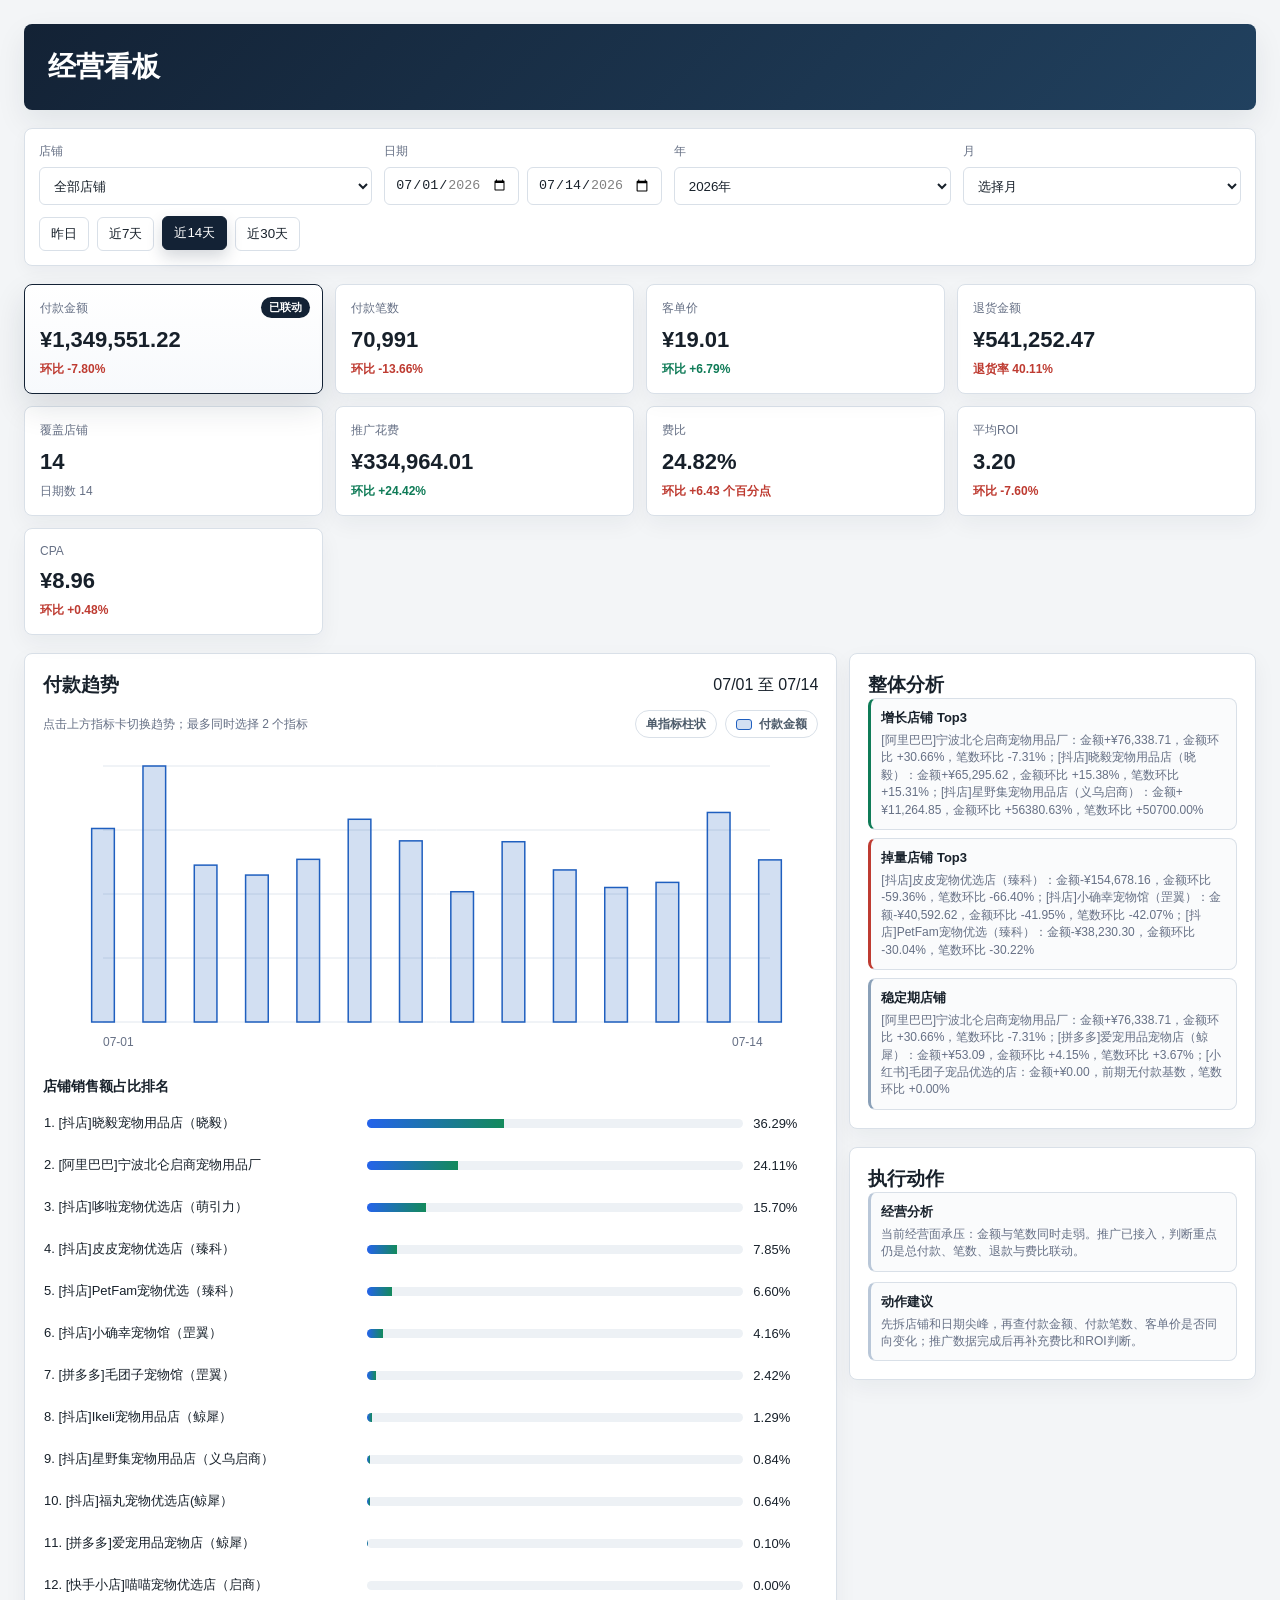
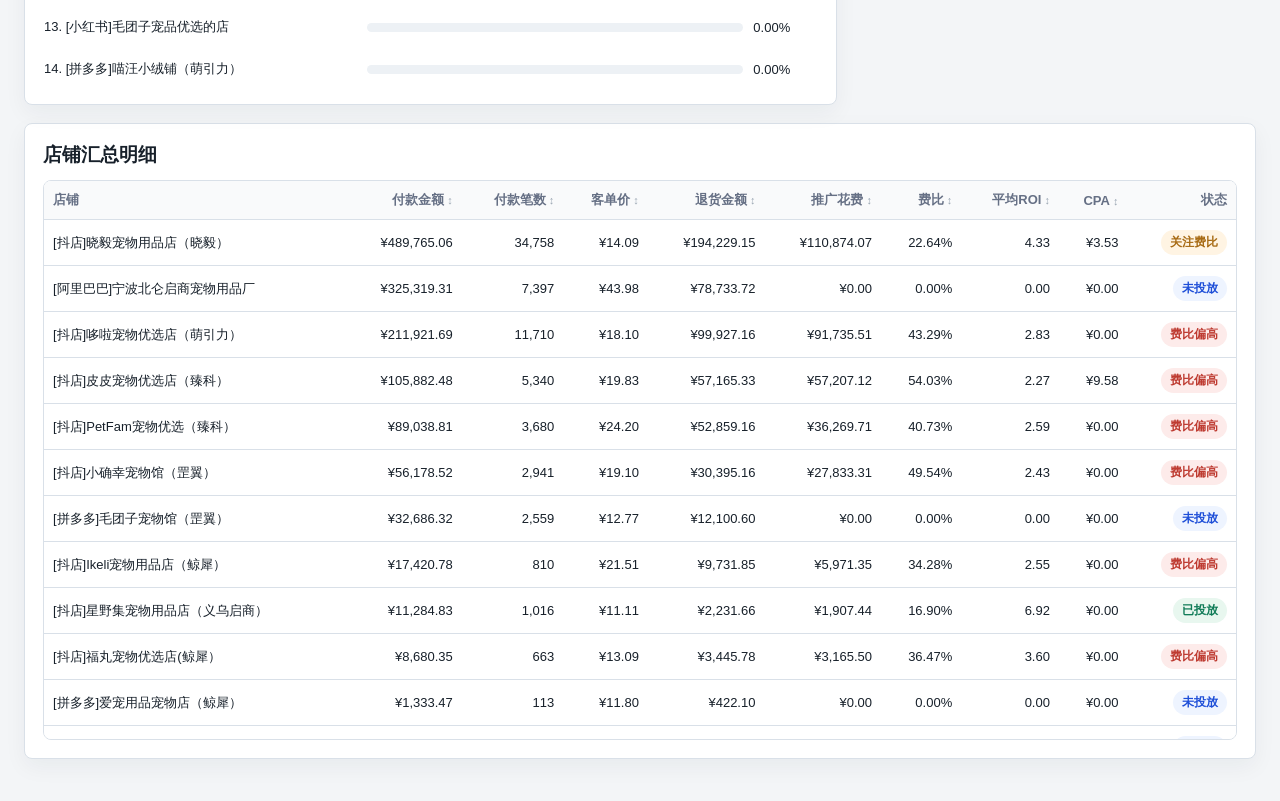
==== commit 032ed77b: "Add files via upload" ====
--- a/index.html
+++ b/index.html
@@ -103,10 +103,10 @@
   <section class="panel"><div class="panel-head"><h3 id="tableTitle">店铺汇总明细</h3></div><div class="table-wrap"><table id="table"></table></div></section>
 </main>
 <script>
-const rows = [{"date": "2026-04-04", "shop": "[抖店]Ikeli宠物用品店（鲸犀）", "amount": 11088.84, "orders": 489, "aov": 22.68, "grossProfit": 12711.12, "returnAmount": 0.0, "source": "/Users/zhuhaibo/Documents/宠物 | 数据抓取/outputs/wanliniu_历史日级_来自旧HTML_2026-04-04_2026-07-07_销售日报表.csv", "adSpend": 0.0, "adGmv": 0.0, "adOrders": 0.0}, {"date": "2026-04-04", "shop": "[抖店]PetFam宠物优选（臻科）", "amount": 17033.12, "orders": 1343, "aov": 12.68, "grossProfit": 4695.26, "returnAmount": 0.0, "source": "/Users/zhuhaibo/Documents/宠物 | 数据抓取/outputs/wanliniu_历史日级_来自旧HTML_2026-04-04_2026-07-07_销售日报表.csv", "adSpend": 0.0, "adGmv": 0.0, "adOrders": 0.0}, {"date": "2026-04-04", "shop": "[抖店]小确幸宠物馆（罡翼）", "amount": 329.89, "orders": 10, "aov": 32.99, "grossProfit": 113.06, "returnAmount": 0.0, "source": "/Users/zhuhaibo/Documents/宠物 | 数据抓取/outputs/wanliniu_历史日级_来自旧HTML_2026-04-04_2026-07-07_销售日报表.csv", "adSpend": 0.0, "adGmv": 0.0, "adOrders": 0.0}, {"date": "2026-04-04", "shop": "[拼多多]喵汪小绒铺（萌引力）", "amount": 13.8, "orders": 1, "aov": 13.8, "grossProfit": 6.75, "returnAmount": 0.0, "source": "/Users/zhuhaibo/Documents/宠物 | 数据抓取/outputs/wanliniu_历史日级_来自旧HTML_2026-04-04_2026-07-07_销售日报表.csv", "adSpend": 0.0, "adGmv": 0.0, "adOrders": 0.0}, {"date": "2026-04-04", "shop": "[拼多多]毛团子宠物馆（罡翼）", "amount": 9538.98, "orders": 776, "aov": 12.29, "grossProfit": 6138.6, "returnAmount": 0.0, "source": "/Users/zhuhaibo/Documents/宠物 | 数据抓取/outputs/wanliniu_历史日级_来自旧HTML_2026-04-04_2026-07-07_销售日报表.csv", "adSpend": 0.0, "adGmv": 0.0, "adOrders": 0.0}, {"date": "2026-04-04", "shop": "[拼多多]爱宠用品宠物店（鲸犀）", "amount": 306.33, "orders": 26, "aov": 11.78, "grossProfit": 315.5, "returnAmount": 0.0, "source": "/Users/zhuhaibo/Documents/宠物 | 数据抓取/outputs/wanliniu_历史日级_来自旧HTML_2026-04-04_2026-07-07_销售日报表.csv", "adSpend": 0.0, "adGmv": 0.0, "adOrders": 0.0}, {"date": "2026-04-04", "shop": "[阿里巴巴]宁波北仑启商宠物用品厂", "amount": 0.0, "orders": 0, "aov": 0.0, "grossProfit": 0.0, "returnAmount": 0.0, "source": "/Users/zhuhaibo/Documents/宠物 | 数据抓取/outputs/wanliniu_历史日级_来自旧HTML_2026-04-04_2026-07-07_销售日报表.csv", "adSpend": 0.0, "adGmv": 0.0, "adOrders": 0.0}, {"date": "2026-04-05", "shop": "[抖店]Ikeli宠物用品店（鲸犀）", "amount": 16680.01, "orders": 736, "aov": 22.66, "grossProfit": 8926.52, "returnAmount": 0.0, "source": "/Users/zhuhaibo/Documents/宠物 | 数据抓取/outputs/wanliniu_历史日级_来自旧HTML_2026-04-04_2026-07-07_销售日报表.csv", "adSpend": 0.0, "adGmv": 0.0, "adOrders": 0.0}, {"date": "2026-04-05", "shop": "[抖店]PetFam宠物优选（臻科）", "amount": 12254.1, "orders": 968, "aov": 12.66, "grossProfit": 7007.91, "returnAmount": 0.0, "source": "/Users/zhuhaibo/Documents/宠物 | 数据抓取/outputs/wanliniu_历史日级_来自旧HTML_2026-04-04_2026-07-07_销售日报表.csv", "adSpend": 0.0, "adGmv": 0.0, "adOrders": 0.0}, {"date": "2026-04-05", "shop": "[抖店]小确幸宠物馆（罡翼）", "amount": 425.85, "orders": 15, "aov": 28.39, "grossProfit": 191.89, "returnAmount": 0.0, "source": "/Users/zhuhaibo/Documents/宠物 | 数据抓取/outputs/wanliniu_历史日级_来自旧HTML_2026-04-04_2026-07-07_销售日报表.csv", "adSpend": 0.0, "adGmv": 0.0, "adOrders": 0.0}, {"date": "2026-04-05", "shop": "[拼多多]喵汪小绒铺（萌引力）", "amount": 27.6, "orders": 2, "aov": 13.8, "grossProfit": 6.75, "returnAmount": 0.0, "source": "/Users/zhuhaibo/Documents/宠物 | 数据抓取/outputs/wanliniu_历史日级_来自旧HTML_2026-04-04_2026-07-07_销售日报表.csv", "adSpend": 0.0, "adGmv": 0.0, "adOrders": 0.0}, {"date": "2026-04-05", "shop": "[拼多多]毛团子宠物馆（罡翼）", "amount": 11192.79, "orders": 913, "aov": 12.26, "grossProfit": 5000.07, "returnAmount": 0.0, "source": "/Users/zhuhaibo/Documents/宠物 | 数据抓取/outputs/wanliniu_历史日级_来自旧HTML_2026-04-04_2026-07-07_销售日报表.csv", "adSpend": 0.0, "adGmv": 0.0, "adOrders": 0.0}, {"date": "2026-04-05", "shop": "[拼多多]爱宠用品宠物店（鲸犀）", "amount": 1409.22, "orders": 116, "aov": 12.15, "grossProfit": 285.09, "returnAmount": 0.0, "source": "/Users/zhuhaibo/Documents/宠物 | 数据抓取/outputs/wanliniu_历史日级_来自旧HTML_2026-04-04_2026-07-07_销售日报表.csv", "adSpend": 0.0, "adGmv": 0.0, "adOrders": 0.0}, {"date": "2026-04-05", "shop": "[阿里巴巴]宁波北仑启商宠物用品厂", "amount": 0.0, "orders": 0, "aov": 0.0, "grossProfit": 0.0, "returnAmount": 0.0, "source": "/Users/zhuhaibo/Documents/宠物 | 数据抓取/outputs/wanliniu_历史日级_来自旧HTML_2026-04-04_2026-07-07_销售日报表.csv", "adSpend": 0.0, "adGmv": 0.0, "adOrders": 0.0}, {"date": "2026-04-06", "shop": "[抖店]Ikeli宠物用品店（鲸犀）", "amount": 20670.98, "orders": 900, "aov": 22.97, "grossProfit": 13818.57, "returnAmount": 0.0, "source": "/Users/zhuhaibo/Documents/宠物 | 数据抓取/outputs/wanliniu_历史日级_来自旧HTML_2026-04-04_2026-07-07_销售日报表.csv", "adSpend": 0.0, "adGmv": 0.0, "adOrders": 0.0}, {"date": "2026-04-06", "shop": "[抖店]PetFam宠物优选（臻科）", "amount": 31196.04, "orders": 2054, "aov": 15.19, "grossProfit": 6444.21, "returnAmount": 0.0, "source": "/Users/zhuhaibo/Documents/宠物 | 数据抓取/outputs/wanliniu_历史日级_来自旧HTML_2026-04-04_2026-07-07_销售日报表.csv", "adSpend": 0.0, "adGmv": 0.0, "adOrders": 0.0}, {"date": "2026-04-06", "shop": "[抖店]小确幸宠物馆（罡翼）", "amount": 119.96, "orders": 4, "aov": 29.99, "grossProfit": 78.25, "returnAmount": 0.0, "source": "/Users/zhuhaibo/Documents/宠物 | 数据抓取/outputs/wanliniu_历史日级_来自旧HTML_2026-04-04_2026-07-07_销售日报表.csv", "adSpend": 0.0, "adGmv": 0.0, "adOrders": 0.0}, {"date": "2026-04-06", "shop": "[拼多多]喵汪小绒铺（萌引力）", "amount": 0.0, "orders": 0, "aov": 0.0, "grossProfit": 6.75, "returnAmount": 0.0, "source": "/Users/zhuhaibo/Documents/宠物 | 数据抓取/outputs/wanliniu_历史日级_来自旧HTML_2026-04-04_2026-07-07_销售日报表.csv", "adSpend": 0.0, "adGmv": 0.0, "adOrders": 0.0}, {"date": "2026-04-06", "shop": "[拼多多]毛团子宠物馆（罡翼）", "amount": 8505.81, "orders": 700, "aov": 12.15, "grossProfit": 3911.16, "returnAmount": 0.0, "source": "/Users/zhuhaibo/Documents/宠物 | 数据抓取/outputs/wanliniu_历史日级_来自旧HTML_2026-04-04_2026-07-07_销售日报表.csv", "adSpend": 0.0, "adGmv": 0.0, "adOrders": 0.0}, {"date": "2026-04-06", "shop": "[拼多多]爱宠用品宠物店（鲸犀）", "amount": 2155.66, "orders": 176, "aov": 12.25, "grossProfit": 1033.86, "returnAmount": 0.0, "source": "/Users/zhuhaibo/Documents/宠物 | 数据抓取/outputs/wanliniu_历史日级_来自旧HTML_2026-04-04_2026-07-07_销售日报表.csv", "adSpend": 0.0, "adGmv": 0.0, "adOrders": 0.0}, {"date": "2026-04-06", "shop": "[阿里巴巴]宁波北仑启商宠物用品厂", "amount": 0.0, "orders": 0, "aov": 0.0, "grossProfit": 0.0, "returnAmount": 0.0, "source": "/Users/zhuhaibo/Documents/宠物 | 数据抓取/outputs/wanliniu_历史日级_来自旧HTML_2026-04-04_2026-07-07_销售日报表.csv", "adSpend": 0.0, "adGmv": 0.0, "adOrders": 0.0}, {"date": "2026-04-07", "shop": "[抖店]Ikeli宠物用品店（鲸犀）", "amount": 17308.67, "orders": 755, "aov": 22.93, "grossProfit": 11352.28, "returnAmount": 0.0, "source": "/Users/zhuhaibo/Documents/宠物 | 数据抓取/outputs/wanliniu_历史日级_来自旧HTML_2026-04-04_2026-07-07_销售日报表.csv", "adSpend": 0.0, "adGmv": 0.0, "adOrders": 0.0}, {"date": "2026-04-07", "shop": "[抖店]PetFam宠物优选（臻科）", "amount": 72199.66, "orders": 4489, "aov": 16.08, "grossProfit": 19211.65, "returnAmount": 0.0, "source": "/Users/zhuhaibo/Documents/宠物 | 数据抓取/outputs/wanliniu_历史日级_来自旧HTML_2026-04-04_2026-07-07_销售日报表.csv", "adSpend": 0.0, "adGmv": 0.0, "adOrders": 0.0}, {"date": "2026-04-07", "shop": "[抖店]小确幸宠物馆（罡翼）", "amount": 288.55, "orders": 19, "aov": 15.19, "grossProfit": 35.06, "returnAmount": 0.0, "source": "/Users/zhuhaibo/Documents/宠物 | 数据抓取/outputs/wanliniu_历史日级_来自旧HTML_2026-04-04_2026-07-07_销售日报表.csv", "adSpend": 0.0, "adGmv": 0.0, "adOrders": 0.0}, {"date": "2026-04-07", "shop": "[拼多多]喵汪小绒铺（萌引力）", "amount": 27.6, "orders": 2, "aov": 13.8, "grossProfit": 13.5, "returnAmount": 0.0, "source": "/Users/zhuhaibo/Documents/宠物 | 数据抓取/outputs/wanliniu_历史日级_来自旧HTML_2026-04-04_2026-07-07_销售日报表.csv", "adSpend": 0.0, "adGmv": 0.0, "adOrders": 0.0}, {"date": "2026-04-07", "shop": "[拼多多]毛团子宠物馆（罡翼）", "amount": 8026.73, "orders": 661, "aov": 12.14, "grossProfit": 3264.8, "returnAmount": 1450.39, "source": "/Users/zhuhaibo/Documents/宠物 | 数据抓取/outputs/wanliniu_历史日级_来自旧HTML_2026-04-04_2026-07-07_销售日报表.csv", "adSpend": 0.0, "adGmv": 0.0, "adOrders": 0.0}, {"date": "2026-04-07", "shop": "[拼多多]爱宠用品宠物店（鲸犀）", "amount": 1689.3, "orders": 139, "aov": 12.15, "grossProfit": 643.18, "returnAmount": 0.0, "source": "/Users/zhuhaibo/Documents/宠物 | 数据抓取/outputs/wanliniu_历史日级_来自旧HTML_2026-04-04_2026-07-07_销售日报表.csv", "adSpend": 0.0, "adGmv": 0.0, "adOrders": 0.0}, {"date": "2026-04-07", "shop": "[阿里巴巴]宁波北仑启商宠物用品厂", "amount": 0.0, "orders": 0, "aov": 0.0, "grossProfit": 0.0, "returnAmount": 0.0, "source": "/Users/zhuhaibo/Documents/宠物 | 数据抓取/outputs/wanliniu_历史日级_来自旧HTML_2026-04-04_2026-07-07_销售日报表.csv", "adSpend": 0.0, "adGmv": 0.0, "adOrders": 0.0}, {"date": "2026-04-08", "shop": "[抖店]Ikeli宠物用品店（鲸犀）", "amount": 13836.74, "orders": 607, "aov": 22.8, "grossProfit": 9095.12, "returnAmount": 317.85, "source": "/Users/zhuhaibo/Documents/宠物 | 数据抓取/outputs/wanliniu_历史日级_来自旧HTML_2026-04-04_2026-07-07_销售日报表.csv", "adSpend": 0.0, "adGmv": 0.0, "adOrders": 0.0}, {"date": "2026-04-08", "shop": "[抖店]PetFam宠物优选（臻科）", "amount": 43641.41, "orders": 2514, "aov": 17.36, "grossProfit": 25830.44, "returnAmount": 524.13, "source": "/Users/zhuhaibo/Documents/宠物 | 数据抓取/outputs/wanliniu_历史日级_来自旧HTML_2026-04-04_2026-07-07_销售日报表.csv", "adSpend": 0.0, "adGmv": 0.0, "adOrders": 0.0}, {"date": "2026-04-08", "shop": "[抖店]小确幸宠物馆（罡翼）", "amount": 626.4, "orders": 41, "aov": 15.28, "grossProfit": 69.64, "returnAmount": 0.0, "source": "/Users/zhuhaibo/Documents/宠物 | 数据抓取/outputs/wanliniu_历史日级_来自旧HTML_2026-04-04_2026-07-07_销售日报表.csv", "adSpend": 0.0, "adGmv": 0.0, "adOrders": 0.0}, {"date": "2026-04-08", "shop": "[拼多多]喵汪小绒铺（萌引力）", "amount": 30.6, "orders": 1, "aov": 30.6, "grossProfit": 0.0, "returnAmount": 0.0, "source": "/Users/zhuhaibo/Documents/宠物 | 数据抓取/outputs/wanliniu_历史日级_来自旧HTML_2026-04-04_2026-07-07_销售日报表.csv", "adSpend": 0.0, "adGmv": 0.0, "adOrders": 0.0}, {"date": "2026-04-08", "shop": "[拼多多]毛团子宠物馆（罡翼）", "amount": 8351.33, "orders": 681, "aov": 12.26, "grossProfit": 3467.69, "returnAmount": 1004.4, "source": "/Users/zhuhaibo/Documents/宠物 | 数据抓取/outputs/wanliniu_历史日级_来自旧HTML_2026-04-04_2026-07-07_销售日报表.csv", "adSpend": 0.0, "adGmv": 0.0, "adOrders": 0.0}, {"date": "2026-04-08", "shop": "[拼多多]爱宠用品宠物店（鲸犀）", "amount": 955.26, "orders": 78, "aov": 12.25, "grossProfit": 629.03, "returnAmount": 818.64, "source": "/Users/zhuhaibo/Documents/宠物 | 数据抓取/outputs/wanliniu_历史日级_来自旧HTML_2026-04-04_2026-07-07_销售日报表.csv", "adSpend": 0.0, "adGmv": 0.0, "adOrders": 0.0}, {"date": "2026-04-08", "shop": "[阿里巴巴]宁波北仑启商宠物用品厂", "amount": 0.0, "orders": 0, "aov": 0.0, "grossProfit": 0.0, "returnAmount": 0.0, "source": "/Users/zhuhaibo/Documents/宠物 | 数据抓取/outputs/wanliniu_历史日级_来自旧HTML_2026-04-04_2026-07-07_销售日报表.csv", "adSpend": 0.0, "adGmv": 0.0, "adOrders": 0.0}, {"date": "2026-04-09", "shop": "[抖店]Ikeli宠物用品店（鲸犀）", "amount": 13029.92, "orders": 571, "aov": 22.82, "grossProfit": 9296.94, "returnAmount": 0.0, "source": "/Users/zhuhaibo/Documents/宠物 | 数据抓取/outputs/wanliniu_历史日级_来自旧HTML_2026-04-04_2026-07-07_销售日报表.csv", "adSpend": 0.0, "adGmv": 0.0, "adOrders": 0.0}, {"date": "2026-04-09", "shop": "[抖店]PetFam宠物优选（臻科）", "amount": 32572.68, "orders": 1810, "aov": 18.0, "grossProfit": 25454.2, "returnAmount": 0.0, "source": "/Users/zhuhaibo/Documents/宠物 | 数据抓取/outputs/wanliniu_历史日级_来自旧HTML_2026-04-04_2026-07-07_销售日报表.csv", "adSpend": 0.0, "adGmv": 0.0, "adOrders": 0.0}, {"date": "2026-04-09", "shop": "[抖店]哆啦宠物优选店（萌引力）", "amount": 0.0, "orders": 0, "aov": 0.0, "grossProfit": 0.0, "returnAmount": 0.0, "source": "/Users/zhuhaibo/Documents/宠物 | 数据抓取/outputs/wanliniu_历史日级_来自旧HTML_2026-04-04_2026-07-07_销售日报表.csv", "adSpend": 0.0, "adGmv": 0.0, "adOrders": 0.0}, {"date": "2026-04-09", "shop": "[抖店]小确幸宠物馆（罡翼）", "amount": 694.83, "orders": 54, "aov": 12.87, "grossProfit": 70.76, "returnAmount": 0.0, "source": "/Users/zhuhaibo/Documents/宠物 | 数据抓取/outputs/wanliniu_历史日级_来自旧HTML_2026-04-04_2026-07-07_销售日报表.csv", "adSpend": 0.0, "adGmv": 0.0, "adOrders": 0.0}, {"date": "2026-04-09", "shop": "[拼多多]喵汪小绒铺（萌引力）", "amount": 13.8, "orders": 1, "aov": 13.8, "grossProfit": 25.1, "returnAmount": 0.0, "source": "/Users/zhuhaibo/Documents/宠物 | 数据抓取/outputs/wanliniu_历史日级_来自旧HTML_2026-04-04_2026-07-07_销售日报表.csv", "adSpend": 0.0, "adGmv": 0.0, "adOrders": 0.0}, {"date": "2026-04-09", "shop": "[拼多多]毛团子宠物馆（罡翼）", "amount": 6430.32, "orders": 526, "aov": 12.22, "grossProfit": 3181.99, "returnAmount": 0.0, "source": "/Users/zhuhaibo/Documents/宠物 | 数据抓取/outputs/wanliniu_历史日级_来自旧HTML_2026-04-04_2026-07-07_销售日报表.csv", "adSpend": 0.0, "adGmv": 0.0, "adOrders": 0.0}, {"date": "2026-04-09", "shop": "[拼多多]爱宠用品宠物店（鲸犀）", "amount": 1129.14, "orders": 93, "aov": 12.14, "grossProfit": 349.52, "returnAmount": 0.0, "source": "/Users/zhuhaibo/Documents/宠物 | 数据抓取/outputs/wanliniu_历史日级_来自旧HTML_2026-04-04_2026-07-07_销售日报表.csv", "adSpend": 0.0, "adGmv": 0.0, "adOrders": 0.0}, {"date": "2026-04-09", "shop": "[阿里巴巴]宁波北仑启商宠物用品厂", "amount": 0.0, "orders": 0, "aov": 0.0, "grossProfit": 0.0, "returnAmount": 0.0, "source": "/Users/zhuhaibo/Documents/宠物 | 数据抓取/outputs/wanliniu_历史日级_来自旧HTML_2026-04-04_2026-07-07_销售日报表.csv", "adSpend": 0.0, "adGmv": 0.0, "adOrders": 0.0}, {"date": "2026-04-10", "shop": "[小红书]毛团子宠品优选的店", "amount": 0.0, "orders": 0, "aov": 0.0, "grossProfit": 0.0, "returnAmount": 0.0, "source": "/Users/zhuhaibo/Documents/宠物 | 数据抓取/outputs/wanliniu_历史日级_来自旧HTML_2026-04-04_2026-07-07_销售日报表.csv", "adSpend": 0.0, "adGmv": 0.0, "adOrders": 0.0}, {"date": "2026-04-10", "shop": "[抖店]Ikeli宠物用品店（鲸犀）", "amount": 10530.74, "orders": 470, "aov": 22.41, "grossProfit": 10029.49, "returnAmount": 3453.36, "source": "/Users/zhuhaibo/Documents/宠物 | 数据抓取/outputs/wanliniu_历史日级_来自旧HTML_2026-04-04_2026-07-07_销售日报表.csv", "adSpend": 0.0, "adGmv": 0.0, "adOrders": 0.0}, {"date": "2026-04-10", "shop": "[抖店]PetFam宠物优选（臻科）", "amount": 35223.2, "orders": 1958, "aov": 17.99, "grossProfit": 30004.08, "returnAmount": 0.0, "source": "/Users/zhuhaibo/Documents/宠物 | 数据抓取/outputs/wanliniu_历史日级_来自旧HTML_2026-04-04_2026-07-07_销售日报表.csv", "adSpend": 0.0, "adGmv": 0.0, "adOrders": 0.0}, {"date": "2026-04-10", "shop": "[抖店]哆啦宠物优选店（萌引力）", "amount": 0.0, "orders": 0, "aov": 0.0, "grossProfit": 0.0, "returnAmount": 0.0, "source": "/Users/zhuhaibo/Documents/宠物 | 数据抓取/outputs/wanliniu_历史日级_来自旧HTML_2026-04-04_2026-07-07_销售日报表.csv", "adSpend": 0.0, "adGmv": 0.0, "adOrders": 0.0}, {"date": "2026-04-10", "shop": "[抖店]小确幸宠物馆（罡翼）", "amount": 1270.77, "orders": 100, "aov": 12.71, "grossProfit": 509.55, "returnAmount": 0.0, "source": "/Users/zhuhaibo/Documents/宠物 | 数据抓取/outputs/wanliniu_历史日级_来自旧HTML_2026-04-04_2026-07-07_销售日报表.csv", "adSpend": 0.0, "adGmv": 0.0, "adOrders": 0.0}, {"date": "2026-04-10", "shop": "[拼多多]喵汪小绒铺（萌引力）", "amount": 28.6, "orders": 2, "aov": 14.3, "grossProfit": 0.0, "returnAmount": 0.0, "source": "/Users/zhuhaibo/Documents/宠物 | 数据抓取/outputs/wanliniu_历史日级_来自旧HTML_2026-04-04_2026-07-07_销售日报表.csv", "adSpend": 0.0, "adGmv": 0.0, "adOrders": 0.0}, {"date": "2026-04-10", "shop": "[拼多多]毛团子宠物馆（罡翼）", "amount": 5319.72, "orders": 429, "aov": 12.4, "grossProfit": 2757.29, "returnAmount": 0.0, "source": "/Users/zhuhaibo/Documents/宠物 | 数据抓取/outputs/wanliniu_历史日级_来自旧HTML_2026-04-04_2026-07-07_销售日报表.csv", "adSpend": 0.0, "adGmv": 0.0, "adOrders": 0.0}, {"date": "2026-04-10", "shop": "[拼多多]爱宠用品宠物店（鲸犀）", "amount": 1537.69, "orders": 127, "aov": 12.11, "grossProfit": 545.4, "returnAmount": 0.0, "source": "/Users/zhuhaibo/Documents/宠物 | 数据抓取/outputs/wanliniu_历史日级_来自旧HTML_2026-04-04_2026-07-07_销售日报表.csv", "adSpend": 0.0, "adGmv": 0.0, "adOrders": 0.0}, {"date": "2026-04-10", "shop": "[阿里巴巴]宁波北仑启商宠物用品厂", "amount": 0.0, "orders": 0, "aov": 0.0, "grossProfit": 0.0, "returnAmount": 0.0, "source": "/Users/zhuhaibo/Documents/宠物 | 数据抓取/outputs/wanliniu_历史日级_来自旧HTML_2026-04-04_2026-07-07_销售日报表.csv", "adSpend": 0.0, "adGmv": 0.0, "adOrders": 0.0}, {"date": "2026-04-11", "shop": "[小红书]毛团子宠品优选的店", "amount": 0.0, "orders": 0, "aov": 0.0, "grossProfit": 0.0, "returnAmount": 0.0, "source": "/Users/zhuhaibo/Documents/宠物 | 数据抓取/outputs/wanliniu_历史日级_来自旧HTML_2026-04-04_2026-07-07_销售日报表.csv", "adSpend": 0.0, "adGmv": 0.0, "adOrders": 0.0}, {"date": "2026-04-11", "shop": "[抖店]Ikeli宠物用品店（鲸犀）", "amount": 8667.78, "orders": 394, "aov": 22.0, "grossProfit": 6310.94, "returnAmount": 2316.53, "source": "/Users/zhuhaibo/Documents/宠物 | 数据抓取/outputs/wanliniu_历史日级_来自旧HTML_2026-04-04_2026-07-07_销售日报表.csv", "adSpend": 0.0, "adGmv": 0.0, "adOrders": 0.0}, {"date": "2026-04-11", "shop": "[抖店]PetFam宠物优选（臻科）", "amount": 68220.32, "orders": 3661, "aov": 18.63, "grossProfit": 29342.87, "returnAmount": 0.0, "source": "/Users/zhuhaibo/Documents/宠物 | 数据抓取/outputs/wanliniu_历史日级_来自旧HTML_2026-04-04_2026-07-07_销售日报表.csv", "adSpend": 0.0, "adGmv": 0.0, "adOrders": 0.0}, {"date": "2026-04-11", "shop": "[抖店]哆啦宠物优选店（萌引力）", "amount": 0.0, "orders": 0, "aov": 0.0, "grossProfit": 0.0, "returnAmount": 0.0, "source": "/Users/zhuhaibo/Documents/宠物 | 数据抓取/outputs/wanliniu_历史日级_来自旧HTML_2026-04-04_2026-07-07_销售日报表.csv", "adSpend": 0.0, "adGmv": 0.0, "adOrders": 0.0}, {"date": "2026-04-11", "shop": "[抖店]小确幸宠物馆（罡翼）", "amount": 812.65, "orders": 66, "aov": 12.31, "grossProfit": 281.47, "returnAmount": 0.0, "source": "/Users/zhuhaibo/Documents/宠物 | 数据抓取/outputs/wanliniu_历史日级_来自旧HTML_2026-04-04_2026-07-07_销售日报表.csv", "adSpend": 0.0, "adGmv": 0.0, "adOrders": 0.0}, {"date": "2026-04-11", "shop": "[拼多多]喵汪小绒铺（萌引力）", "amount": 0.0, "orders": 0, "aov": 0.0, "grossProfit": 14.5, "returnAmount": 0.0, "source": "/Users/zhuhaibo/Documents/宠物 | 数据抓取/outputs/wanliniu_历史日级_来自旧HTML_2026-04-04_2026-07-07_销售日报表.csv", "adSpend": 0.0, "adGmv": 0.0, "adOrders": 0.0}, {"date": "2026-04-11", "shop": "[拼多多]毛团子宠物馆（罡翼）", "amount": 4787.82, "orders": 389, "aov": 12.31, "grossProfit": 2124.3, "returnAmount": 0.0, "source": "/Users/zhuhaibo/Documents/宠物 | 数据抓取/outputs/wanliniu_历史日级_来自旧HTML_2026-04-04_2026-07-07_销售日报表.csv", "adSpend": 0.0, "adGmv": 0.0, "adOrders": 0.0}, {"date": "2026-04-11", "shop": "[拼多多]爱宠用品宠物店（鲸犀）", "amount": 1165.5, "orders": 96, "aov": 12.14, "grossProfit": 695.71, "returnAmount": 0.0, "source": "/Users/zhuhaibo/Documents/宠物 | 数据抓取/outputs/wanliniu_历史日级_来自旧HTML_2026-04-04_2026-07-07_销售日报表.csv", "adSpend": 0.0, "adGmv": 0.0, "adOrders": 0.0}, {"date": "2026-04-11", "shop": "[阿里巴巴]宁波北仑启商宠物用品厂", "amount": 0.0, "orders": 0, "aov": 0.0, "grossProfit": 0.0, "returnAmount": 0.0, "source": "/Users/zhuhaibo/Documents/宠物 | 数据抓取/outputs/wanliniu_历史日级_来自旧HTML_2026-04-04_2026-07-07_销售日报表.csv", "adSpend": 0.0, "adGmv": 0.0, "adOrders": 0.0}, {"date": "2026-04-12", "shop": "[小红书]毛团子宠品优选的店", "amount": 0.0, "orders": 0, "aov": 0.0, "grossProfit": 0.0, "returnAmount": 0.0, "source": "/Users/zhuhaibo/Documents/宠物 | 数据抓取/outputs/wanliniu_历史日级_来自旧HTML_2026-04-04_2026-07-07_销售日报表.csv", "adSpend": 0.0, "adGmv": 0.0, "adOrders": 0.0}, {"date": "2026-04-12", "shop": "[抖店]Ikeli宠物用品店（鲸犀）", "amount": 10826.61, "orders": 492, "aov": 22.01, "grossProfit": 6628.4, "returnAmount": 0.0, "source": "/Users/zhuhaibo/Documents/宠物 | 数据抓取/outputs/wanliniu_历史日级_来自旧HTML_2026-04-04_2026-07-07_销售日报表.csv", "adSpend": 0.0, "adGmv": 0.0, "adOrders": 0.0}, {"date": "2026-04-12", "shop": "[抖店]PetFam宠物优选（臻科）", "amount": 83643.63, "orders": 4356, "aov": 19.2, "grossProfit": 11764.1, "returnAmount": 0.0, "source": "/Users/zhuhaibo/Documents/宠物 | 数据抓取/outputs/wanliniu_历史日级_来自旧HTML_2026-04-04_2026-07-07_销售日报表.csv", "adSpend": 0.0, "adGmv": 0.0, "adOrders": 0.0}, {"date": "2026-04-12", "shop": "[抖店]哆啦宠物优选店（萌引力）", "amount": 0.0, "orders": 0, "aov": 0.0, "grossProfit": 0.0, "returnAmount": 0.0, "source": "/Users/zhuhaibo/Documents/宠物 | 数据抓取/outputs/wanliniu_历史日级_来自旧HTML_2026-04-04_2026-07-07_销售日报表.csv", "adSpend": 0.0, "adGmv": 0.0, "adOrders": 0.0}, {"date": "2026-04-12", "shop": "[抖店]小确幸宠物馆（罡翼）", "amount": 960.48, "orders": 89, "aov": 10.79, "grossProfit": 142.41, "returnAmount": 0.0, "source": "/Users/zhuhaibo/Documents/宠物 | 数据抓取/outputs/wanliniu_历史日级_来自旧HTML_2026-04-04_2026-07-07_销售日报表.csv", "adSpend": 0.0, "adGmv": 0.0, "adOrders": 0.0}, {"date": "2026-04-12", "shop": "[拼多多]喵汪小绒铺（萌引力）", "amount": 42.4, "orders": 3, "aov": 14.13, "grossProfit": 14.5, "returnAmount": 0.0, "source": "/Users/zhuhaibo/Documents/宠物 | 数据抓取/outputs/wanliniu_历史日级_来自旧HTML_2026-04-04_2026-07-07_销售日报表.csv", "adSpend": 0.0, "adGmv": 0.0, "adOrders": 0.0}, {"date": "2026-04-12", "shop": "[拼多多]毛团子宠物馆（罡翼）", "amount": 6570.71, "orders": 532, "aov": 12.35, "grossProfit": 2591.34, "returnAmount": 0.0, "source": "/Users/zhuhaibo/Documents/宠物 | 数据抓取/outputs/wanliniu_历史日级_来自旧HTML_2026-04-04_2026-07-07_销售日报表.csv", "adSpend": 0.0, "adGmv": 0.0, "adOrders": 0.0}, {"date": "2026-04-12", "shop": "[拼多多]爱宠用品宠物店（鲸犀）", "amount": 1278.29, "orders": 104, "aov": 12.29, "grossProfit": 459.23, "returnAmount": 0.0, "source": "/Users/zhuhaibo/Documents/宠物 | 数据抓取/outputs/wanliniu_历史日级_来自旧HTML_2026-04-04_2026-07-07_销售日报表.csv", "adSpend": 0.0, "adGmv": 0.0, "adOrders": 0.0}, {"date": "2026-04-12", "shop": "[阿里巴巴]宁波北仑启商宠物用品厂", "amount": 0.0, "orders": 0, "aov": 0.0, "grossProfit": 0.0, "returnAmount": 0.0, "source": "/Users/zhuhaibo/Documents/宠物 | 数据抓取/outputs/wanliniu_历史日级_来自旧HTML_2026-04-04_2026-07-07_销售日报表.csv", "adSpend": 0.0, "adGmv": 0.0, "adOrders": 0.0}, {"date": "2026-04-13", "shop": "[小红书]毛团子宠品优选的店", "amount": 0.0, "orders": 0, "aov": 0.0, "grossProfit": 0.0, "returnAmount": 0.0, "source": "/Users/zhuhaibo/Documents/宠物 | 数据抓取/outputs/wanliniu_历史日级_来自旧HTML_2026-04-04_2026-07-07_销售日报表.csv", "adSpend": 0.0, "adGmv": 0.0, "adOrders": 0.0}, {"date": "2026-04-13", "shop": "[抖店]Ikeli宠物用品店（鲸犀）", "amount": 11005.77, "orders": 494, "aov": 22.28, "grossProfit": 6707.32, "returnAmount": 3883.47, "source": "/Users/zhuhaibo/Documents/宠物 | 数据抓取/outputs/wanliniu_历史日级_来自旧HTML_2026-04-04_2026-07-07_销售日报表.csv", "adSpend": 0.0, "adGmv": 0.0, "adOrders": 0.0}, {"date": "2026-04-13", "shop": "[抖店]PetFam宠物优选（臻科）", "amount": 76422.24, "orders": 3811, "aov": 20.05, "grossProfit": 49728.38, "returnAmount": 0.0, "source": "/Users/zhuhaibo/Documents/宠物 | 数据抓取/outputs/wanliniu_历史日级_来自旧HTML_2026-04-04_2026-07-07_销售日报表.csv", "adSpend": 0.0, "adGmv": 0.0, "adOrders": 0.0}, {"date": "2026-04-13", "shop": "[抖店]哆啦宠物优选店（萌引力）", "amount": 0.0, "orders": 0, "aov": 0.0, "grossProfit": 0.0, "returnAmount": 0.0, "source": "/Users/zhuhaibo/Documents/宠物 | 数据抓取/outputs/wanliniu_历史日级_来自旧HTML_2026-04-04_2026-07-07_销售日报表.csv", "adSpend": 0.0, "adGmv": 0.0, "adOrders": 0.0}, {"date": "2026-04-13", "shop": "[抖店]小确幸宠物馆（罡翼）", "amount": 1925.39, "orders": 179, "aov": 10.76, "grossProfit": 220.23, "returnAmount": 0.0, "source": "/Users/zhuhaibo/Documents/宠物 | 数据抓取/outputs/wanliniu_历史日级_来自旧HTML_2026-04-04_2026-07-07_销售日报表.csv", "adSpend": 0.0, "adGmv": 0.0, "adOrders": 0.0}, {"date": "2026-04-13", "shop": "[拼多多]喵汪小绒铺（萌引力）", "amount": 82.8, "orders": 6, "aov": 13.8, "grossProfit": 46.65, "returnAmount": 0.0, "source": "/Users/zhuhaibo/Documents/宠物 | 数据抓取/outputs/wanliniu_历史日级_来自旧HTML_2026-04-04_2026-07-07_销售日报表.csv", "adSpend": 0.0, "adGmv": 0.0, "adOrders": 0.0}, {"date": "2026-04-13", "shop": "[拼多多]毛团子宠物馆（罡翼）", "amount": 5714.54, "orders": 461, "aov": 12.4, "grossProfit": 2336.89, "returnAmount": 0.0, "source": "/Users/zhuhaibo/Documents/宠物 | 数据抓取/outputs/wanliniu_历史日级_来自旧HTML_2026-04-04_2026-07-07_销售日报表.csv", "adSpend": 0.0, "adGmv": 0.0, "adOrders": 0.0}, {"date": "2026-04-13", "shop": "[拼多多]爱宠用品宠物店（鲸犀）", "amount": 817.74, "orders": 66, "aov": 12.39, "grossProfit": 409.72, "returnAmount": 0.0, "source": "/Users/zhuhaibo/Documents/宠物 | 数据抓取/outputs/wanliniu_历史日级_来自旧HTML_2026-04-04_2026-07-07_销售日报表.csv", "adSpend": 0.0, "adGmv": 0.0, "adOrders": 0.0}, {"date": "2026-04-13", "shop": "[阿里巴巴]宁波北仑启商宠物用品厂", "amount": 0.0, "orders": 0, "aov": 0.0, "grossProfit": 0.0, "returnAmount": 0.0, "source": "/Users/zhuhaibo/Documents/宠物 | 数据抓取/outputs/wanliniu_历史日级_来自旧HTML_2026-04-04_2026-07-07_销售日报表.csv", "adSpend": 0.0, "adGmv": 0.0, "adOrders": 0.0}, {"date": "2026-04-14", "shop": "[小红书]毛团子宠品优选的店", "amount": 0.0, "orders": 0, "aov": 0.0, "grossProfit": 0.0, "returnAmount": 0.0, "source": "/Users/zhuhaibo/Documents/宠物 | 数据抓取/outputs/wanliniu_历史日级_来自旧HTML_2026-04-04_2026-07-07_销售日报表.csv", "adSpend": 0.0, "adGmv": 0.0, "adOrders": 0.0}, {"date": "2026-04-14", "shop": "[抖店]Ikeli宠物用品店（鲸犀）", "amount": 10839.71, "orders": 483, "aov": 22.44, "grossProfit": 6420.49, "returnAmount": 63.5, "source": "/Users/zhuhaibo/Documents/宠物 | 数据抓取/outputs/wanliniu_历史日级_来自旧HTML_2026-04-04_2026-07-07_销售日报表.csv", "adSpend": 0.0, "adGmv": 0.0, "adOrders": 0.0}, {"date": "2026-04-14", "shop": "[抖店]PetFam宠物优选（臻科）", "amount": 69791.53, "orders": 3477, "aov": 20.07, "grossProfit": 42058.09, "returnAmount": 0.0, "source": "/Users/zhuhaibo/Documents/宠物 | 数据抓取/outputs/wanliniu_历史日级_来自旧HTML_2026-04-04_2026-07-07_销售日报表.csv", "adSpend": 0.0, "adGmv": 0.0, "adOrders": 0.0}, {"date": "2026-04-14", "shop": "[抖店]哆啦宠物优选店（萌引力）", "amount": 0.0, "orders": 0, "aov": 0.0, "grossProfit": 0.0, "returnAmount": 0.0, "source": "/Users/zhuhaibo/Documents/宠物 | 数据抓取/outputs/wanliniu_历史日级_来自旧HTML_2026-04-04_2026-07-07_销售日报表.csv", "adSpend": 0.0, "adGmv": 0.0, "adOrders": 0.0}, {"date": "2026-04-14", "shop": "[抖店]小确幸宠物馆（罡翼）", "amount": 1901.64, "orders": 156, "aov": 12.19, "grossProfit": 372.49, "returnAmount": 0.0, "source": "/Users/zhuhaibo/Documents/宠物 | 数据抓取/outputs/wanliniu_历史日级_来自旧HTML_2026-04-04_2026-07-07_销售日报表.csv", "adSpend": 0.0, "adGmv": 0.0, "adOrders": 0.0}, {"date": "2026-04-14", "shop": "[拼多多]喵汪小绒铺（萌引力）", "amount": 55.2, "orders": 4, "aov": 13.8, "grossProfit": 6.75, "returnAmount": 0.0, "source": "/Users/zhuhaibo/Documents/宠物 | 数据抓取/outputs/wanliniu_历史日级_来自旧HTML_2026-04-04_2026-07-07_销售日报表.csv", "adSpend": 0.0, "adGmv": 0.0, "adOrders": 0.0}, {"date": "2026-04-14", "shop": "[拼多多]毛团子宠物馆（罡翼）", "amount": 6169.95, "orders": 498, "aov": 12.39, "grossProfit": 2524.48, "returnAmount": 0.0, "source": "/Users/zhuhaibo/Documents/宠物 | 数据抓取/outputs/wanliniu_历史日级_来自旧HTML_2026-04-04_2026-07-07_销售日报表.csv", "adSpend": 0.0, "adGmv": 0.0, "adOrders": 0.0}, {"date": "2026-04-14", "shop": "[拼多多]爱宠用品宠物店（鲸犀）", "amount": 500.22, "orders": 41, "aov": 12.2, "grossProfit": 249.85, "returnAmount": 0.0, "source": "/Users/zhuhaibo/Documents/宠物 | 数据抓取/outputs/wanliniu_历史日级_来自旧HTML_2026-04-04_2026-07-07_销售日报表.csv", "adSpend": 0.0, "adGmv": 0.0, "adOrders": 0.0}, {"date": "2026-04-14", "shop": "[阿里巴巴]宁波北仑启商宠物用品厂", "amount": 5500.0, "orders": 1, "aov": 5500.0, "grossProfit": 0.0, "returnAmount": 0.0, "source": "/Users/zhuhaibo/Documents/宠物 | 数据抓取/outputs/wanliniu_历史日级_来自旧HTML_2026-04-04_2026-07-07_销售日报表.csv", "adSpend": 0.0, "adGmv": 0.0, "adOrders": 0.0}, {"date": "2026-04-15", "shop": "[小红书]毛团子宠品优选的店", "amount": 0.0, "orders": 0, "aov": 0.0, "grossProfit": 0.0, "returnAmount": 0.0, "source": "/Users/zhuhaibo/Documents/宠物 | 数据抓取/outputs/wanliniu_历史日级_来自旧HTML_2026-04-04_2026-07-07_销售日报表.csv", "adSpend": 0.0, "adGmv": 0.0, "adOrders": 0.0}, {"date": "2026-04-15", "shop": "[抖店]Ikeli宠物用品店（鲸犀）", "amount": 10081.36, "orders": 446, "aov": 22.6, "grossProfit": 6990.35, "returnAmount": 12.9, "source": "/Users/zhuhaibo/Documents/宠物 | 数据抓取/outputs/wanliniu_历史日级_来自旧HTML_2026-04-04_2026-07-07_销售日报表.csv", "adSpend": 0.0, "adGmv": 0.0, "adOrders": 0.0}, {"date": "2026-04-15", "shop": "[抖店]PetFam宠物优选（臻科）", "amount": 29721.14, "orders": 1480, "aov": 20.08, "grossProfit": 52223.27, "returnAmount": 0.0, "source": "/Users/zhuhaibo/Documents/宠物 | 数据抓取/outputs/wanliniu_历史日级_来自旧HTML_2026-04-04_2026-07-07_销售日报表.csv", "adSpend": 0.0, "adGmv": 0.0, "adOrders": 0.0}, {"date": "2026-04-15", "shop": "[抖店]哆啦宠物优选店（萌引力）", "amount": 0.0, "orders": 0, "aov": 0.0, "grossProfit": 0.0, "returnAmount": 0.0, "source": "/Users/zhuhaibo/Documents/宠物 | 数据抓取/outputs/wanliniu_历史日级_来自旧HTML_2026-04-04_2026-07-07_销售日报表.csv", "adSpend": 0.0, "adGmv": 0.0, "adOrders": 0.0}, {"date": "2026-04-15", "shop": "[抖店]小确幸宠物馆（罡翼）", "amount": 1295.1, "orders": 90, "aov": 14.39, "grossProfit": 662.92, "returnAmount": 0.0, "source": "/Users/zhuhaibo/Documents/宠物 | 数据抓取/outputs/wanliniu_历史日级_来自旧HTML_2026-04-04_2026-07-07_销售日报表.csv", "adSpend": 0.0, "adGmv": 0.0, "adOrders": 0.0}, {"date": "2026-04-15", "shop": "[拼多多]喵汪小绒铺（萌引力）", "amount": 27.6, "orders": 2, "aov": 13.8, "grossProfit": 19.65, "returnAmount": 0.0, "source": "/Users/zhuhaibo/Documents/宠物 | 数据抓取/outputs/wanliniu_历史日级_来自旧HTML_2026-04-04_2026-07-07_销售日报表.csv", "adSpend": 0.0, "adGmv": 0.0, "adOrders": 0.0}, {"date": "2026-04-15", "shop": "[拼多多]毛团子宠物馆（罡翼）", "amount": 6158.34, "orders": 495, "aov": 12.44, "grossProfit": 2841.93, "returnAmount": 0.0, "source": "/Users/zhuhaibo/Documents/宠物 | 数据抓取/outputs/wanliniu_历史日级_来自旧HTML_2026-04-04_2026-07-07_销售日报表.csv", "adSpend": 0.0, "adGmv": 0.0, "adOrders": 0.0}, {"date": "2026-04-15", "shop": "[拼多多]爱宠用品宠物店（鲸犀）", "amount": 335.16, "orders": 27, "aov": 12.41, "grossProfit": 191.04, "returnAmount": 0.0, "source": "/Users/zhuhaibo/Documents/宠物 | 数据抓取/outputs/wanliniu_历史日级_来自旧HTML_2026-04-04_2026-07-07_销售日报表.csv", "adSpend": 0.0, "adGmv": 0.0, "adOrders": 0.0}, {"date": "2026-04-15", "shop": "[阿里巴巴]宁波北仑启商宠物用品厂", "amount": 236.5, "orders": 20, "aov": 11.82, "grossProfit": 82.05, "returnAmount": 0.0, "source": "/Users/zhuhaibo/Documents/宠物 | 数据抓取/outputs/wanliniu_历史日级_来自旧HTML_2026-04-04_2026-07-07_销售日报表.csv", "adSpend": 0.0, "adGmv": 0.0, "adOrders": 0.0}, {"date": "2026-04-16", "shop": "[小红书]毛团子宠品优选的店", "amount": 0.0, "orders": 0, "aov": 0.0, "grossProfit": 0.0, "returnAmount": 0.0, "source": "/Users/zhuhaibo/Documents/宠物 | 数据抓取/outputs/wanliniu_历史日级_来自旧HTML_2026-04-04_2026-07-07_销售日报表.csv", "adSpend": 0.0, "adGmv": 0.0, "adOrders": 0.0}, {"date": "2026-04-16", "shop": "[抖店]Ikeli宠物用品店（鲸犀）", "amount": 10884.83, "orders": 481, "aov": 22.63, "grossProfit": 8144.31, "returnAmount": 0.0, "source": "/Users/zhuhaibo/Documents/宠物 | 数据抓取/outputs/wanliniu_历史日级_来自旧HTML_2026-04-04_2026-07-07_销售日报表.csv", "adSpend": 0.0, "adGmv": 0.0, "adOrders": 0.0}, {"date": "2026-04-16", "shop": "[抖店]PetFam宠物优选（臻科）", "amount": 66306.87, "orders": 3307, "aov": 20.05, "grossProfit": 32165.2, "returnAmount": 2665.15, "source": "/Users/zhuhaibo/Documents/宠物 | 数据抓取/outputs/wanliniu_历史日级_来自旧HTML_2026-04-04_2026-07-07_销售日报表.csv", "adSpend": 0.0, "adGmv": 0.0, "adOrders": 0.0}, {"date": "2026-04-16", "shop": "[抖店]哆啦宠物优选店（萌引力）", "amount": 0.0, "orders": 0, "aov": 0.0, "grossProfit": 0.0, "returnAmount": 0.0, "source": "/Users/zhuhaibo/Documents/宠物 | 数据抓取/outputs/wanliniu_历史日级_来自旧HTML_2026-04-04_2026-07-07_销售日报表.csv", "adSpend": 0.0, "adGmv": 0.0, "adOrders": 0.0}, {"date": "2026-04-16", "shop": "[抖店]小确幸宠物馆（罡翼）", "amount": 1857.54, "orders": 146, "aov": 12.72, "grossProfit": 621.39, "returnAmount": 0.0, "source": "/Users/zhuhaibo/Documents/宠物 | 数据抓取/outputs/wanliniu_历史日级_来自旧HTML_2026-04-04_2026-07-07_销售日报表.csv", "adSpend": 0.0, "adGmv": 0.0, "adOrders": 0.0}, {"date": "2026-04-16", "shop": "[拼多多]喵汪小绒铺（萌引力）", "amount": 41.4, "orders": 3, "aov": 13.8, "grossProfit": 12.55, "returnAmount": 0.0, "source": "/Users/zhuhaibo/Documents/宠物 | 数据抓取/outputs/wanliniu_历史日级_来自旧HTML_2026-04-04_2026-07-07_销售日报表.csv", "adSpend": 0.0, "adGmv": 0.0, "adOrders": 0.0}, {"date": "2026-04-16", "shop": "[拼多多]毛团子宠物馆（罡翼）", "amount": 7134.31, "orders": 573, "aov": 12.45, "grossProfit": 3006.21, "returnAmount": 0.0, "source": "/Users/zhuhaibo/Documents/宠物 | 数据抓取/outputs/wanliniu_历史日级_来自旧HTML_2026-04-04_2026-07-07_销售日报表.csv", "adSpend": 0.0, "adGmv": 0.0, "adOrders": 0.0}, {"date": "2026-04-16", "shop": "[拼多多]爱宠用品宠物店（鲸犀）", "amount": 432.36, "orders": 36, "aov": 12.01, "grossProfit": 147.72, "returnAmount": 0.0, "source": "/Users/zhuhaibo/Documents/宠物 | 数据抓取/outputs/wanliniu_历史日级_来自旧HTML_2026-04-04_2026-07-07_销售日报表.csv", "adSpend": 0.0, "adGmv": 0.0, "adOrders": 0.0}, {"date": "2026-04-16", "shop": "[阿里巴巴]宁波北仑启商宠物用品厂", "amount": 170.5, "orders": 15, "aov": 11.37, "grossProfit": 60.85, "returnAmount": 0.0, "source": "/Users/zhuhaibo/Documents/宠物 | 数据抓取/outputs/wanliniu_历史日级_来自旧HTML_2026-04-04_2026-07-07_销售日报表.csv", "adSpend": 0.0, "adGmv": 0.0, "adOrders": 0.0}, {"date": "2026-04-17", "shop": "[小红书]毛团子宠品优选的店", "amount": 0.0, "orders": 0, "aov": 0.0, "grossProfit": 0.0, "returnAmount": 0.0, "source": "/Users/zhuhaibo/Documents/宠物 | 数据抓取/outputs/wanliniu_历史日级_来自旧HTML_2026-04-04_2026-07-07_销售日报表.csv", "adSpend": 0.0, "adGmv": 0.0, "adOrders": 0.0}, {"date": "2026-04-17", "shop": "[抖店]Ikeli宠物用品店（鲸犀）", "amount": 8056.28, "orders": 355, "aov": 22.69, "grossProfit": 6542.36, "returnAmount": 0.0, "source": "/Users/zhuhaibo/Documents/宠物 | 数据抓取/outputs/wanliniu_历史日级_来自旧HTML_2026-04-04_2026-07-07_销售日报表.csv", "adSpend": 0.0, "adGmv": 0.0, "adOrders": 0.0}, {"date": "2026-04-17", "shop": "[抖店]PetFam宠物优选（臻科）", "amount": 84242.22, "orders": 4204, "aov": 20.04, "grossProfit": 26933.47, "returnAmount": 1400.16, "source": "/Users/zhuhaibo/Documents/宠物 | 数据抓取/outputs/wanliniu_历史日级_来自旧HTML_2026-04-04_2026-07-07_销售日报表.csv", "adSpend": 0.0, "adGmv": 0.0, "adOrders": 0.0}, {"date": "2026-04-17", "shop": "[抖店]哆啦宠物优选店（萌引力）", "amount": 0.0, "orders": 0, "aov": 0.0, "grossProfit": 0.0, "returnAmount": 0.0, "source": "/Users/zhuhaibo/Documents/宠物 | 数据抓取/outputs/wanliniu_历史日级_来自旧HTML_2026-04-04_2026-07-07_销售日报表.csv", "adSpend": 0.0, "adGmv": 0.0, "adOrders": 0.0}, {"date": "2026-04-17", "shop": "[抖店]小确幸宠物馆（罡翼）", "amount": 2082.36, "orders": 163, "aov": 12.78, "grossProfit": 444.81, "returnAmount": 0.0, "source": "/Users/zhuhaibo/Documents/宠物 | 数据抓取/outputs/wanliniu_历史日级_来自旧HTML_2026-04-04_2026-07-07_销售日报表.csv", "adSpend": 0.0, "adGmv": 0.0, "adOrders": 0.0}, {"date": "2026-04-17", "shop": "[拼多多]喵汪小绒铺（萌引力）", "amount": 14.8, "orders": 1, "aov": 14.8, "grossProfit": 27.31, "returnAmount": 0.0, "source": "/Users/zhuhaibo/Documents/宠物 | 数据抓取/outputs/wanliniu_历史日级_来自旧HTML_2026-04-04_2026-07-07_销售日报表.csv", "adSpend": 0.0, "adGmv": 0.0, "adOrders": 0.0}, {"date": "2026-04-17", "shop": "[拼多多]毛团子宠物馆（罡翼）", "amount": 12453.27, "orders": 1003, "aov": 12.42, "grossProfit": 4533.35, "returnAmount": 343.98, "source": "/Users/zhuhaibo/Documents/宠物 | 数据抓取/outputs/wanliniu_历史日级_来自旧HTML_2026-04-04_2026-07-07_销售日报表.csv", "adSpend": 0.0, "adGmv": 0.0, "adOrders": 0.0}, {"date": "2026-04-17", "shop": "[拼多多]爱宠用品宠物店（鲸犀）", "amount": 785.99, "orders": 63, "aov": 12.48, "grossProfit": 290.5, "returnAmount": 0.0, "source": "/Users/zhuhaibo/Documents/宠物 | 数据抓取/outputs/wanliniu_历史日级_来自旧HTML_2026-04-04_2026-07-07_销售日报表.csv", "adSpend": 0.0, "adGmv": 0.0, "adOrders": 0.0}, {"date": "2026-04-17", "shop": "[阿里巴巴]宁波北仑启商宠物用品厂", "amount": 420.4, "orders": 36, "aov": 11.68, "grossProfit": 117.64, "returnAmount": 0.0, "source": "/Users/zhuhaibo/Documents/宠物 | 数据抓取/outputs/wanliniu_历史日级_来自旧HTML_2026-04-04_2026-07-07_销售日报表.csv", "adSpend": 0.0, "adGmv": 0.0, "adOrders": 0.0}, {"date": "2026-04-18", "shop": "[小红书]毛团子宠品优选的店", "amount": 0.0, "orders": 0, "aov": 0.0, "grossProfit": 0.0, "returnAmount": 0.0, "source": "/Users/zhuhaibo/Documents/宠物 | 数据抓取/outputs/wanliniu_历史日级_来自旧HTML_2026-04-04_2026-07-07_销售日报表.csv", "adSpend": 0.0, "adGmv": 0.0, "adOrders": 0.0}, {"date": "2026-04-18", "shop": "[抖店]Ikeli宠物用品店（鲸犀）", "amount": 12050.49, "orders": 523, "aov": 23.04, "grossProfit": 6454.3, "returnAmount": 0.0, "source": "/Users/zhuhaibo/Documents/宠物 | 数据抓取/outputs/wanliniu_历史日级_来自旧HTML_2026-04-04_2026-07-07_销售日报表.csv", "adSpend": 0.0, "adGmv": 0.0, "adOrders": 0.0}, {"date": "2026-04-18", "shop": "[抖店]PetFam宠物优选（臻科）", "amount": 94578.54, "orders": 4721, "aov": 20.03, "grossProfit": 66120.1, "returnAmount": 0.0, "source": "/Users/zhuhaibo/Documents/宠物 | 数据抓取/outputs/wanliniu_历史日级_来自旧HTML_2026-04-04_2026-07-07_销售日报表.csv", "adSpend": 0.0, "adGmv": 0.0, "adOrders": 0.0}, {"date": "2026-04-18", "shop": "[抖店]哆啦宠物优选店（萌引力）", "amount": 0.0, "orders": 0, "aov": 0.0, "grossProfit": 0.0, "returnAmount": 0.0, "source": "/Users/zhuhaibo/Documents/宠物 | 数据抓取/outputs/wanliniu_历史日级_来自旧HTML_2026-04-04_2026-07-07_销售日报表.csv", "adSpend": 0.0, "adGmv": 0.0, "adOrders": 0.0}, {"date": "2026-04-18", "shop": "[抖店]小确幸宠物馆（罡翼）", "amount": 2351.09, "orders": 191, "aov": 12.31, "grossProfit": 1160.78, "returnAmount": 0.0, "source": "/Users/zhuhaibo/Documents/宠物 | 数据抓取/outputs/wanliniu_历史日级_来自旧HTML_2026-04-04_2026-07-07_销售日报表.csv", "adSpend": 0.0, "adGmv": 0.0, "adOrders": 0.0}, {"date": "2026-04-18", "shop": "[拼多多]喵汪小绒铺（萌引力）", "amount": 27.6, "orders": 2, "aov": 13.8, "grossProfit": 0.0, "returnAmount": 0.0, "source": "/Users/zhuhaibo/Documents/宠物 | 数据抓取/outputs/wanliniu_历史日级_来自旧HTML_2026-04-04_2026-07-07_销售日报表.csv", "adSpend": 0.0, "adGmv": 0.0, "adOrders": 0.0}, {"date": "2026-04-18", "shop": "[拼多多]毛团子宠物馆（罡翼）", "amount": 8154.82, "orders": 652, "aov": 12.51, "grossProfit": 3947.83, "returnAmount": 0.0, "source": "/Users/zhuhaibo/Documents/宠物 | 数据抓取/outputs/wanliniu_历史日级_来自旧HTML_2026-04-04_2026-07-07_销售日报表.csv", "adSpend": 0.0, "adGmv": 0.0, "adOrders": 0.0}, {"date": "2026-04-18", "shop": "[拼多多]爱宠用品宠物店（鲸犀）", "amount": 549.36, "orders": 45, "aov": 12.21, "grossProfit": 289.1, "returnAmount": 0.0, "source": "/Users/zhuhaibo/Documents/宠物 | 数据抓取/outputs/wanliniu_历史日级_来自旧HTML_2026-04-04_2026-07-07_销售日报表.csv", "adSpend": 0.0, "adGmv": 0.0, "adOrders": 0.0}, {"date": "2026-04-18", "shop": "[阿里巴巴]宁波北仑启商宠物用品厂", "amount": 610.0, "orders": 52, "aov": 11.73, "grossProfit": 248.8, "returnAmount": 0.0, "source": "/Users/zhuhaibo/Documents/宠物 | 数据抓取/outputs/wanliniu_历史日级_来自旧HTML_2026-04-04_2026-07-07_销售日报表.csv", "adSpend": 0.0, "adGmv": 0.0, "adOrders": 0.0}, {"date": "2026-04-19", "shop": "[小红书]毛团子宠品优选的店", "amount": 0.0, "orders": 0, "aov": 0.0, "grossProfit": 0.0, "returnAmount": 0.0, "source": "/Users/zhuhaibo/Documents/宠物 | 数据抓取/outputs/wanliniu_历史日级_来自旧HTML_2026-04-04_2026-07-07_销售日报表.csv", "adSpend": 0.0, "adGmv": 0.0, "adOrders": 0.0}, {"date": "2026-04-19", "shop": "[抖店]Ikeli宠物用品店（鲸犀）", "amount": 9981.15, "orders": 437, "aov": 22.84, "grossProfit": 7440.71, "returnAmount": 0.0, "source": "/Users/zhuhaibo/Documents/宠物 | 数据抓取/outputs/wanliniu_历史日级_来自旧HTML_2026-04-04_2026-07-07_销售日报表.csv", "adSpend": 0.0, "adGmv": 0.0, "adOrders": 0.0}, {"date": "2026-04-19", "shop": "[抖店]PetFam宠物优选（臻科）", "amount": 87583.64, "orders": 4370, "aov": 20.04, "grossProfit": 65052.78, "returnAmount": 0.0, "source": "/Users/zhuhaibo/Documents/宠物 | 数据抓取/outputs/wanliniu_历史日级_来自旧HTML_2026-04-04_2026-07-07_销售日报表.csv", "adSpend": 0.0, "adGmv": 0.0, "adOrders": 0.0}, {"date": "2026-04-19", "shop": "[抖店]哆啦宠物优选店（萌引力）", "amount": 0.0, "orders": 0, "aov": 0.0, "grossProfit": 0.0, "returnAmount": 0.0, "source": "/Users/zhuhaibo/Documents/宠物 | 数据抓取/outputs/wanliniu_历史日级_来自旧HTML_2026-04-04_2026-07-07_销售日报表.csv", "adSpend": 0.0, "adGmv": 0.0, "adOrders": 0.0}, {"date": "2026-04-19", "shop": "[抖店]小确幸宠物馆（罡翼）", "amount": 1947.45, "orders": 155, "aov": 12.56, "grossProfit": 901.58, "returnAmount": 0.0, "source": "/Users/zhuhaibo/Documents/宠物 | 数据抓取/outputs/wanliniu_历史日级_来自旧HTML_2026-04-04_2026-07-07_销售日报表.csv", "adSpend": 0.0, "adGmv": 0.0, "adOrders": 0.0}, {"date": "2026-04-19", "shop": "[拼多多]喵汪小绒铺（萌引力）", "amount": 83.8, "orders": 6, "aov": 13.97, "grossProfit": 7.0, "returnAmount": 0.0, "source": "/Users/zhuhaibo/Documents/宠物 | 数据抓取/outputs/wanliniu_历史日级_来自旧HTML_2026-04-04_2026-07-07_销售日报表.csv", "adSpend": 0.0, "adGmv": 0.0, "adOrders": 0.0}, {"date": "2026-04-19", "shop": "[拼多多]毛团子宠物馆（罡翼）", "amount": 7807.0, "orders": 624, "aov": 12.51, "grossProfit": 2948.8, "returnAmount": 0.0, "source": "/Users/zhuhaibo/Documents/宠物 | 数据抓取/outputs/wanliniu_历史日级_来自旧HTML_2026-04-04_2026-07-07_销售日报表.csv", "adSpend": 0.0, "adGmv": 0.0, "adOrders": 0.0}, {"date": "2026-04-19", "shop": "[拼多多]爱宠用品宠物店（鲸犀）", "amount": 305.64, "orders": 25, "aov": 12.23, "grossProfit": 142.1, "returnAmount": 0.0, "source": "/Users/zhuhaibo/Documents/宠物 | 数据抓取/outputs/wanliniu_历史日级_来自旧HTML_2026-04-04_2026-07-07_销售日报表.csv", "adSpend": 0.0, "adGmv": 0.0, "adOrders": 0.0}, {"date": "2026-04-19", "shop": "[阿里巴巴]宁波北仑启商宠物用品厂", "amount": 531.0, "orders": 46, "aov": 11.54, "grossProfit": 114.25, "returnAmount": 0.0, "source": "/Users/zhuhaibo/Documents/宠物 | 数据抓取/outputs/wanliniu_历史日级_来自旧HTML_2026-04-04_2026-07-07_销售日报表.csv", "adSpend": 0.0, "adGmv": 0.0, "adOrders": 0.0}, {"date": "2026-04-20", "shop": "[小红书]毛团子宠品优选的店", "amount": 0.0, "orders": 0, "aov": 0.0, "grossProfit": 0.0, "returnAmount": 0.0, "source": "/Users/zhuhaibo/Documents/宠物 | 数据抓取/outputs/wanliniu_历史日级_来自旧HTML_2026-04-04_2026-07-07_销售日报表.csv", "adSpend": 0.0, "adGmv": 0.0, "adOrders": 0.0}, {"date": "2026-04-20", "shop": "[抖店]Ikeli宠物用品店（鲸犀）", "amount": 7568.5, "orders": 331, "aov": 22.87, "grossProfit": 7996.21, "returnAmount": 0.0, "source": "/Users/zhuhaibo/Documents/宠物 | 数据抓取/outputs/wanliniu_历史日级_来自旧HTML_2026-04-04_2026-07-07_销售日报表.csv", "adSpend": 0.0, "adGmv": 0.0, "adOrders": 0.0}, {"date": "2026-04-20", "shop": "[抖店]PetFam宠物优选（臻科）", "amount": 72187.44, "orders": 3495, "aov": 20.65, "grossProfit": 60537.68, "returnAmount": 0.0, "source": "/Users/zhuhaibo/Documents/宠物 | 数据抓取/outputs/wanliniu_历史日级_来自旧HTML_2026-04-04_2026-07-07_销售日报表.csv", "adSpend": 0.0, "adGmv": 0.0, "adOrders": 0.0}, {"date": "2026-04-20", "shop": "[抖店]哆啦宠物优选店（萌引力）", "amount": 0.0, "orders": 0, "aov": 0.0, "grossProfit": 0.0, "returnAmount": 0.0, "source": "/Users/zhuhaibo/Documents/宠物 | 数据抓取/outputs/wanliniu_历史日级_来自旧HTML_2026-04-04_2026-07-07_销售日报表.csv", "adSpend": 0.0, "adGmv": 0.0, "adOrders": 0.0}, {"date": "2026-04-20", "shop": "[抖店]小确幸宠物馆（罡翼）", "amount": 1521.91, "orders": 109, "aov": 13.96, "grossProfit": 722.4, "returnAmount": 0.0, "source": "/Users/zhuhaibo/Documents/宠物 | 数据抓取/outputs/wanliniu_历史日级_来自旧HTML_2026-04-04_2026-07-07_销售日报表.csv", "adSpend": 0.0, "adGmv": 0.0, "adOrders": 0.0}, {"date": "2026-04-20", "shop": "[拼多多]喵汪小绒铺（萌引力）", "amount": 151.8, "orders": 11, "aov": 13.8, "grossProfit": 78.6, "returnAmount": 0.0, "source": "/Users/zhuhaibo/Documents/宠物 | 数据抓取/outputs/wanliniu_历史日级_来自旧HTML_2026-04-04_2026-07-07_销售日报表.csv", "adSpend": 0.0, "adGmv": 0.0, "adOrders": 0.0}, {"date": "2026-04-20", "shop": "[拼多多]毛团子宠物馆（罡翼）", "amount": 8266.42, "orders": 659, "aov": 12.54, "grossProfit": 4051.89, "returnAmount": 0.0, "source": "/Users/zhuhaibo/Documents/宠物 | 数据抓取/outputs/wanliniu_历史日级_来自旧HTML_2026-04-04_2026-07-07_销售日报表.csv", "adSpend": 0.0, "adGmv": 0.0, "adOrders": 0.0}, {"date": "2026-04-20", "shop": "[拼多多]爱宠用品宠物店（鲸犀）", "amount": 187.74, "orders": 15, "aov": 12.52, "grossProfit": 92.79, "returnAmount": 0.0, "source": "/Users/zhuhaibo/Documents/宠物 | 数据抓取/outputs/wanliniu_历史日级_来自旧HTML_2026-04-04_2026-07-07_销售日报表.csv", "adSpend": 0.0, "adGmv": 0.0, "adOrders": 0.0}, {"date": "2026-04-20", "shop": "[阿里巴巴]宁波北仑启商宠物用品厂", "amount": 695.0, "orders": 60, "aov": 11.58, "grossProfit": 282.85, "returnAmount": 0.0, "source": "/Users/zhuhaibo/Documents/宠物 | 数据抓取/outputs/wanliniu_历史日级_来自旧HTML_2026-04-04_2026-07-07_销售日报表.csv", "adSpend": 0.0, "adGmv": 0.0, "adOrders": 0.0}, {"date": "2026-04-21", "shop": "[小红书]毛团子宠品优选的店", "amount": 0.0, "orders": 0, "aov": 0.0, "grossProfit": 0.0, "returnAmount": 0.0, "source": "/Users/zhuhaibo/Documents/宠物 | 数据抓取/outputs/wanliniu_历史日级_来自旧HTML_2026-04-04_2026-07-07_销售日报表.csv", "adSpend": 0.0, "adGmv": 0.0, "adOrders": 0.0}, {"date": "2026-04-21", "shop": "[抖店]Ikeli宠物用品店（鲸犀）", "amount": 7499.63, "orders": 329, "aov": 22.8, "grossProfit": 4571.05, "returnAmount": 19.99, "source": "/Users/zhuhaibo/Documents/宠物 | 数据抓取/outputs/wanliniu_历史日级_来自旧HTML_2026-04-04_2026-07-07_销售日报表.csv", "adSpend": 0.0, "adGmv": 0.0, "adOrders": 0.0}, {"date": "2026-04-21", "shop": "[抖店]PetFam宠物优选（臻科）", "amount": 76911.95, "orders": 3550, "aov": 21.67, "grossProfit": 39144.95, "returnAmount": 19.99, "source": "/Users/zhuhaibo/Documents/宠物 | 数据抓取/outputs/wanliniu_历史日级_来自旧HTML_2026-04-04_2026-07-07_销售日报表.csv", "adSpend": 0.0, "adGmv": 0.0, "adOrders": 0.0}, {"date": "2026-04-21", "shop": "[抖店]哆啦宠物优选店（萌引力）", "amount": 0.0, "orders": 0, "aov": 0.0, "grossProfit": 0.0, "returnAmount": 0.0, "source": "/Users/zhuhaibo/Documents/宠物 | 数据抓取/outputs/wanliniu_历史日级_来自旧HTML_2026-04-04_2026-07-07_销售日报表.csv", "adSpend": 0.0, "adGmv": 0.0, "adOrders": 0.0}, {"date": "2026-04-21", "shop": "[抖店]小确幸宠物馆（罡翼）", "amount": 2175.37, "orders": 162, "aov": 13.43, "grossProfit": 659.16, "returnAmount": 0.0, "source": "/Users/zhuhaibo/Documents/宠物 | 数据抓取/outputs/wanliniu_历史日级_来自旧HTML_2026-04-04_2026-07-07_销售日报表.csv", "adSpend": 0.0, "adGmv": 0.0, "adOrders": 0.0}, {"date": "2026-04-21", "shop": "[拼多多]喵汪小绒铺（萌引力）", "amount": 98.6, "orders": 7, "aov": 14.09, "grossProfit": 52.4, "returnAmount": 0.0, "source": "/Users/zhuhaibo/Documents/宠物 | 数据抓取/outputs/wanliniu_历史日级_来自旧HTML_2026-04-04_2026-07-07_销售日报表.csv", "adSpend": 0.0, "adGmv": 0.0, "adOrders": 0.0}, {"date": "2026-04-21", "shop": "[拼多多]毛团子宠物馆（罡翼）", "amount": 6694.74, "orders": 533, "aov": 12.56, "grossProfit": 3439.36, "returnAmount": 0.0, "source": "/Users/zhuhaibo/Documents/宠物 | 数据抓取/outputs/wanliniu_历史日级_来自旧HTML_2026-04-04_2026-07-07_销售日报表.csv", "adSpend": 0.0, "adGmv": 0.0, "adOrders": 0.0}, {"date": "2026-04-21", "shop": "[拼多多]爱宠用品宠物店（鲸犀）", "amount": 359.41, "orders": 30, "aov": 11.98, "grossProfit": 148.11, "returnAmount": 0.0, "source": "/Users/zhuhaibo/Documents/宠物 | 数据抓取/outputs/wanliniu_历史日级_来自旧HTML_2026-04-04_2026-07-07_销售日报表.csv", "adSpend": 0.0, "adGmv": 0.0, "adOrders": 0.0}, {"date": "2026-04-21", "shop": "[阿里巴巴]宁波北仑启商宠物用品厂", "amount": 625.7, "orders": 54, "aov": 11.59, "grossProfit": 197.5, "returnAmount": 0.0, "source": "/Users/zhuhaibo/Documents/宠物 | 数据抓取/outputs/wanliniu_历史日级_来自旧HTML_2026-04-04_2026-07-07_销售日报表.csv", "adSpend": 0.0, "adGmv": 0.0, "adOrders": 0.0}, {"date": "2026-04-22", "shop": "[小红书]毛团子宠品优选的店", "amount": 0.0, "orders": 0, "aov": 0.0, "grossProfit": 0.0, "returnAmount": 0.0, "source": "/Users/zhuhaibo/Documents/宠物 | 数据抓取/outputs/wanliniu_历史日级_来自旧HTML_2026-04-04_2026-07-07_销售日报表.csv", "adSpend": 0.0, "adGmv": 0.0, "adOrders": 0.0}, {"date": "2026-04-22", "shop": "[抖店]Ikeli宠物用品店（鲸犀）", "amount": 7426.57, "orders": 324, "aov": 22.92, "grossProfit": 4614.98, "returnAmount": 0.0, "source": "/Users/zhuhaibo/Documents/宠物 | 数据抓取/outputs/wanliniu_历史日级_来自旧HTML_2026-04-04_2026-07-07_销售日报表.csv", "adSpend": 0.0, "adGmv": 0.0, "adOrders": 0.0}, {"date": "2026-04-22", "shop": "[抖店]PetFam宠物优选（臻科）", "amount": 78720.73, "orders": 3643, "aov": 21.61, "grossProfit": 49928.66, "returnAmount": 0.0, "source": "/Users/zhuhaibo/Documents/宠物 | 数据抓取/outputs/wanliniu_历史日级_来自旧HTML_2026-04-04_2026-07-07_销售日报表.csv", "adSpend": 0.0, "adGmv": 0.0, "adOrders": 0.0}, {"date": "2026-04-22", "shop": "[抖店]哆啦宠物优选店（萌引力）", "amount": 19.98, "orders": 2, "aov": 9.99, "grossProfit": 5.48, "returnAmount": 0.0, "source": "/Users/zhuhaibo/Documents/宠物 | 数据抓取/outputs/wanliniu_历史日级_来自旧HTML_2026-04-04_2026-07-07_销售日报表.csv", "adSpend": 0.0, "adGmv": 0.0, "adOrders": 0.0}, {"date": "2026-04-22", "shop": "[抖店]小确幸宠物馆（罡翼）", "amount": 2715.05, "orders": 195, "aov": 13.92, "grossProfit": 1275.68, "returnAmount": 0.0, "source": "/Users/zhuhaibo/Documents/宠物 | 数据抓取/outputs/wanliniu_历史日级_来自旧HTML_2026-04-04_2026-07-07_销售日报表.csv", "adSpend": 0.0, "adGmv": 0.0, "adOrders": 0.0}, {"date": "2026-04-22", "shop": "[拼多多]喵汪小绒铺（萌引力）", "amount": 43.4, "orders": 3, "aov": 14.47, "grossProfit": 41.3, "returnAmount": 0.0, "source": "/Users/zhuhaibo/Documents/宠物 | 数据抓取/outputs/wanliniu_历史日级_来自旧HTML_2026-04-04_2026-07-07_销售日报表.csv", "adSpend": 0.0, "adGmv": 0.0, "adOrders": 0.0}, {"date": "2026-04-22", "shop": "[拼多多]毛团子宠物馆（罡翼）", "amount": 6995.17, "orders": 557, "aov": 12.56, "grossProfit": 2683.67, "returnAmount": 0.0, "source": "/Users/zhuhaibo/Documents/宠物 | 数据抓取/outputs/wanliniu_历史日级_来自旧HTML_2026-04-04_2026-07-07_销售日报表.csv", "adSpend": 0.0, "adGmv": 0.0, "adOrders": 0.0}, {"date": "2026-04-22", "shop": "[拼多多]爱宠用品宠物店（鲸犀）", "amount": 286.92, "orders": 24, "aov": 11.96, "grossProfit": 154.45, "returnAmount": 0.0, "source": "/Users/zhuhaibo/Documents/宠物 | 数据抓取/outputs/wanliniu_历史日级_来自旧HTML_2026-04-04_2026-07-07_销售日报表.csv", "adSpend": 0.0, "adGmv": 0.0, "adOrders": 0.0}, {"date": "2026-04-22", "shop": "[阿里巴巴]宁波北仑启商宠物用品厂", "amount": 815.7, "orders": 69, "aov": 11.82, "grossProfit": 300.34, "returnAmount": 0.0, "source": "/Users/zhuhaibo/Documents/宠物 | 数据抓取/outputs/wanliniu_历史日级_来自旧HTML_2026-04-04_2026-07-07_销售日报表.csv", "adSpend": 0.0, "adGmv": 0.0, "adOrders": 0.0}, {"date": "2026-04-23", "shop": "[小红书]毛团子宠品优选的店", "amount": 19.9, "orders": 1, "aov": 19.9, "grossProfit": 18.05, "returnAmount": 0.0, "source": "/Users/zhuhaibo/Documents/宠物 | 数据抓取/outputs/wanliniu_历史日级_来自旧HTML_2026-04-04_2026-07-07_销售日报表.csv", "adSpend": 0.0, "adGmv": 0.0, "adOrders": 0.0}, {"date": "2026-04-23", "shop": "[抖店]Ikeli宠物用品店（鲸犀）", "amount": 7734.25, "orders": 337, "aov": 22.95, "grossProfit": 4897.09, "returnAmount": 0.0, "source": "/Users/zhuhaibo/Documents/宠物 | 数据抓取/outputs/wanliniu_历史日级_来自旧HTML_2026-04-04_2026-07-07_销售日报表.csv", "adSpend": 0.0, "adGmv": 0.0, "adOrders": 0.0}, {"date": "2026-04-23", "shop": "[抖店]PetFam宠物优选（臻科）", "amount": 65292.39, "orders": 3017, "aov": 21.64, "grossProfit": 45040.29, "returnAmount": 0.0, "source": "/Users/zhuhaibo/Documents/宠物 | 数据抓取/outputs/wanliniu_历史日级_来自旧HTML_2026-04-04_2026-07-07_销售日报表.csv", "adSpend": 0.0, "adGmv": 0.0, "adOrders": 0.0}, {"date": "2026-04-23", "shop": "[抖店]哆啦宠物优选店（萌引力）", "amount": 69.93, "orders": 7, "aov": 9.99, "grossProfit": 16.44, "returnAmount": 0.0, "source": "/Users/zhuhaibo/Documents/宠物 | 数据抓取/outputs/wanliniu_历史日级_来自旧HTML_2026-04-04_2026-07-07_销售日报表.csv", "adSpend": 0.0, "adGmv": 0.0, "adOrders": 0.0}, {"date": "2026-04-23", "shop": "[抖店]小确幸宠物馆（罡翼）", "amount": 2338.42, "orders": 158, "aov": 14.8, "grossProfit": 716.52, "returnAmount": 0.0, "source": "/Users/zhuhaibo/Documents/宠物 | 数据抓取/outputs/wanliniu_历史日级_来自旧HTML_2026-04-04_2026-07-07_销售日报表.csv", "adSpend": 0.0, "adGmv": 0.0, "adOrders": 0.0}, {"date": "2026-04-23", "shop": "[拼多多]喵汪小绒铺（萌引力）", "amount": 0.0, "orders": 0, "aov": 0.0, "grossProfit": 15.1, "returnAmount": 0.0, "source": "/Users/zhuhaibo/Documents/宠物 | 数据抓取/outputs/wanliniu_历史日级_来自旧HTML_2026-04-04_2026-07-07_销售日报表.csv", "adSpend": 0.0, "adGmv": 0.0, "adOrders": 0.0}, {"date": "2026-04-23", "shop": "[拼多多]毛团子宠物馆（罡翼）", "amount": 6967.13, "orders": 554, "aov": 12.58, "grossProfit": 3316.08, "returnAmount": 0.0, "source": "/Users/zhuhaibo/Documents/宠物 | 数据抓取/outputs/wanliniu_历史日级_来自旧HTML_2026-04-04_2026-07-07_销售日报表.csv", "adSpend": 0.0, "adGmv": 0.0, "adOrders": 0.0}, {"date": "2026-04-23", "shop": "[拼多多]爱宠用品宠物店（鲸犀）", "amount": 302.58, "orders": 26, "aov": 11.64, "grossProfit": 106.69, "returnAmount": 0.0, "source": "/Users/zhuhaibo/Documents/宠物 | 数据抓取/outputs/wanliniu_历史日级_来自旧HTML_2026-04-04_2026-07-07_销售日报表.csv", "adSpend": 0.0, "adGmv": 0.0, "adOrders": 0.0}, {"date": "2026-04-23", "shop": "[阿里巴巴]宁波北仑启商宠物用品厂", "amount": 3495.5, "orders": 69, "aov": 50.66, "grossProfit": 560.7, "returnAmount": 0.0, "source": "/Users/zhuhaibo/Documents/宠物 | 数据抓取/outputs/wanliniu_历史日级_来自旧HTML_2026-04-04_2026-07-07_销售日报表.csv", "adSpend": 0.0, "adGmv": 0.0, "adOrders": 0.0}, {"date": "2026-04-24", "shop": "[小红书]毛团子宠品优选的店", "amount": 0.0, "orders": 0, "aov": 0.0, "grossProfit": 0.0, "returnAmount": 0.0, "source": "/Users/zhuhaibo/Documents/宠物 | 数据抓取/outputs/wanliniu_历史日级_来自旧HTML_2026-04-04_2026-07-07_销售日报表.csv", "adSpend": 0.0, "adGmv": 0.0, "adOrders": 0.0}, {"date": "2026-04-24", "shop": "[快手小店]喵喵宠物优选店（启商）", "amount": 0.0, "orders": 0, "aov": 0.0, "grossProfit": 0.0, "returnAmount": 0.0, "source": "/Users/zhuhaibo/Documents/宠物 | 数据抓取/outputs/wanliniu_历史日级_来自旧HTML_2026-04-04_2026-07-07_销售日报表.csv", "adSpend": 0.0, "adGmv": 0.0, "adOrders": 0.0}, {"date": "2026-04-24", "shop": "[抖店]Ikeli宠物用品店（鲸犀）", "amount": 6714.38, "orders": 298, "aov": 22.53, "grossProfit": 6269.3, "returnAmount": 0.0, "source": "/Users/zhuhaibo/Documents/宠物 | 数据抓取/outputs/wanliniu_历史日级_来自旧HTML_2026-04-04_2026-07-07_销售日报表.csv", "adSpend": 0.0, "adGmv": 0.0, "adOrders": 0.0}, {"date": "2026-04-24", "shop": "[抖店]PetFam宠物优选（臻科）", "amount": 65593.32, "orders": 3033, "aov": 21.63, "grossProfit": 61143.63, "returnAmount": 0.0, "source": "/Users/zhuhaibo/Documents/宠物 | 数据抓取/outputs/wanliniu_历史日级_来自旧HTML_2026-04-04_2026-07-07_销售日报表.csv", "adSpend": 0.0, "adGmv": 0.0, "adOrders": 0.0}, {"date": "2026-04-24", "shop": "[抖店]哆啦宠物优选店（萌引力）", "amount": 119.88, "orders": 12, "aov": 9.99, "grossProfit": 19.18, "returnAmount": 0.0, "source": "/Users/zhuhaibo/Documents/宠物 | 数据抓取/outputs/wanliniu_历史日级_来自旧HTML_2026-04-04_2026-07-07_销售日报表.csv", "adSpend": 0.0, "adGmv": 0.0, "adOrders": 0.0}, {"date": "2026-04-24", "shop": "[抖店]小确幸宠物馆（罡翼）", "amount": 2924.97, "orders": 202, "aov": 14.48, "grossProfit": 1405.78, "returnAmount": 0.0, "source": "/Users/zhuhaibo/Documents/宠物 | 数据抓取/outputs/wanliniu_历史日级_来自旧HTML_2026-04-04_2026-07-07_销售日报表.csv", "adSpend": 0.0, "adGmv": 0.0, "adOrders": 0.0}, {"date": "2026-04-24", "shop": "[抖店]皮皮宠物优选店（臻科）", "amount": 0.0, "orders": 0, "aov": 0.0, "grossProfit": 0.0, "returnAmount": 0.0, "source": "/Users/zhuhaibo/Documents/宠物 | 数据抓取/outputs/wanliniu_历史日级_来自旧HTML_2026-04-04_2026-07-07_销售日报表.csv", "adSpend": 0.0, "adGmv": 0.0, "adOrders": 0.0}, {"date": "2026-04-24", "shop": "[拼多多]喵汪小绒铺（萌引力）", "amount": 15.8, "orders": 1, "aov": 15.8, "grossProfit": 0.0, "returnAmount": 0.0, "source": "/Users/zhuhaibo/Documents/宠物 | 数据抓取/outputs/wanliniu_历史日级_来自旧HTML_2026-04-04_2026-07-07_销售日报表.csv", "adSpend": 0.0, "adGmv": 0.0, "adOrders": 0.0}, {"date": "2026-04-24", "shop": "[拼多多]毛团子宠物馆（罡翼）", "amount": 6532.83, "orders": 515, "aov": 12.69, "grossProfit": 2923.13, "returnAmount": 0.0, "source": "/Users/zhuhaibo/Documents/宠物 | 数据抓取/outputs/wanliniu_历史日级_来自旧HTML_2026-04-04_2026-07-07_销售日报表.csv", "adSpend": 0.0, "adGmv": 0.0, "adOrders": 0.0}, {"date": "2026-04-24", "shop": "[拼多多]爱宠用品宠物店（鲸犀）", "amount": 335.03, "orders": 27, "aov": 12.41, "grossProfit": 141.87, "returnAmount": 0.0, "source": "/Users/zhuhaibo/Documents/宠物 | 数据抓取/outputs/wanliniu_历史日级_来自旧HTML_2026-04-04_2026-07-07_销售日报表.csv", "adSpend": 0.0, "adGmv": 0.0, "adOrders": 0.0}, {"date": "2026-04-24", "shop": "[阿里巴巴]宁波北仑启商宠物用品厂", "amount": 1269.49, "orders": 70, "aov": 18.14, "grossProfit": 1025.23, "returnAmount": 0.0, "source": "/Users/zhuhaibo/Documents/宠物 | 数据抓取/outputs/wanliniu_历史日级_来自旧HTML_2026-04-04_2026-07-07_销售日报表.csv", "adSpend": 0.0, "adGmv": 0.0, "adOrders": 0.0}, {"date": "2026-04-25", "shop": "[小红书]毛团子宠品优选的店", "amount": 0.0, "orders": 0, "aov": 0.0, "grossProfit": 0.0, "returnAmount": 0.0, "source": "/Users/zhuhaibo/Documents/宠物 | 数据抓取/outputs/wanliniu_历史日级_来自旧HTML_2026-04-04_2026-07-07_销售日报表.csv", "adSpend": 0.0, "adGmv": 0.0, "adOrders": 0.0}, {"date": "2026-04-25", "shop": "[快手小店]喵喵宠物优选店（启商）", "amount": 0.0, "orders": 0, "aov": 0.0, "grossProfit": 0.0, "returnAmount": 0.0, "source": "/Users/zhuhaibo/Documents/宠物 | 数据抓取/outputs/wanliniu_历史日级_来自旧HTML_2026-04-04_2026-07-07_销售日报表.csv", "adSpend": 0.0, "adGmv": 0.0, "adOrders": 0.0}, {"date": "2026-04-25", "shop": "[抖店]Ikeli宠物用品店（鲸犀）", "amount": 6182.72, "orders": 274, "aov": 22.56, "grossProfit": 3978.13, "returnAmount": 0.0, "source": "/Users/zhuhaibo/Documents/宠物 | 数据抓取/outputs/wanliniu_历史日级_来自旧HTML_2026-04-04_2026-07-07_销售日报表.csv", "adSpend": 0.0, "adGmv": 0.0, "adOrders": 0.0}, {"date": "2026-04-25", "shop": "[抖店]PetFam宠物优选（臻科）", "amount": 80453.91, "orders": 3720, "aov": 21.63, "grossProfit": 33448.78, "returnAmount": 0.0, "source": "/Users/zhuhaibo/Documents/宠物 | 数据抓取/outputs/wanliniu_历史日级_来自旧HTML_2026-04-04_2026-07-07_销售日报表.csv", "adSpend": 0.0, "adGmv": 0.0, "adOrders": 0.0}, {"date": "2026-04-25", "shop": "[抖店]哆啦宠物优选店（萌引力）", "amount": 269.73, "orders": 27, "aov": 9.99, "grossProfit": 12.6, "returnAmount": 0.0, "source": "/Users/zhuhaibo/Documents/宠物 | 数据抓取/outputs/wanliniu_历史日级_来自旧HTML_2026-04-04_2026-07-07_销售日报表.csv", "adSpend": 0.0, "adGmv": 0.0, "adOrders": 0.0}, {"date": "2026-04-25", "shop": "[抖店]小确幸宠物馆（罡翼）", "amount": 3815.37, "orders": 262, "aov": 14.56, "grossProfit": 1181.26, "returnAmount": 0.0, "source": "/Users/zhuhaibo/Documents/宠物 | 数据抓取/outputs/wanliniu_历史日级_来自旧HTML_2026-04-04_2026-07-07_销售日报表.csv", "adSpend": 0.0, "adGmv": 0.0, "adOrders": 0.0}, {"date": "2026-04-25", "shop": "[抖店]皮皮宠物优选店（臻科）", "amount": 0.0, "orders": 0, "aov": 0.0, "grossProfit": 0.0, "returnAmount": 0.0, "source": "/Users/zhuhaibo/Documents/宠物 | 数据抓取/outputs/wanliniu_历史日级_来自旧HTML_2026-04-04_2026-07-07_销售日报表.csv", "adSpend": 0.0, "adGmv": 0.0, "adOrders": 0.0}, {"date": "2026-04-25", "shop": "[拼多多]喵汪小绒铺（萌引力）", "amount": 0.0, "orders": 0, "aov": 0.0, "grossProfit": 8.55, "returnAmount": 0.0, "source": "/Users/zhuhaibo/Documents/宠物 | 数据抓取/outputs/wanliniu_历史日级_来自旧HTML_2026-04-04_2026-07-07_销售日报表.csv", "adSpend": 0.0, "adGmv": 0.0, "adOrders": 0.0}, {"date": "2026-04-25", "shop": "[拼多多]毛团子宠物馆（罡翼）", "amount": 7487.18, "orders": 580, "aov": 12.91, "grossProfit": 2622.24, "returnAmount": 0.0, "source": "/Users/zhuhaibo/Documents/宠物 | 数据抓取/outputs/wanliniu_历史日级_来自旧HTML_2026-04-04_2026-07-07_销售日报表.csv", "adSpend": 0.0, "adGmv": 0.0, "adOrders": 0.0}, {"date": "2026-04-25", "shop": "[拼多多]爱宠用品宠物店（鲸犀）", "amount": 314.46, "orders": 26, "aov": 12.09, "grossProfit": 128.64, "returnAmount": 0.0, "source": "/Users/zhuhaibo/Documents/宠物 | 数据抓取/outputs/wanliniu_历史日级_来自旧HTML_2026-04-04_2026-07-07_销售日报表.csv", "adSpend": 0.0, "adGmv": 0.0, "adOrders": 0.0}, {"date": "2026-04-25", "shop": "[阿里巴巴]宁波北仑启商宠物用品厂", "amount": 873.0, "orders": 54, "aov": 16.17, "grossProfit": 354.7, "returnAmount": 0.0, "source": "/Users/zhuhaibo/Documents/宠物 | 数据抓取/outputs/wanliniu_历史日级_来自旧HTML_2026-04-04_2026-07-07_销售日报表.csv", "adSpend": 0.0, "adGmv": 0.0, "adOrders": 0.0}, {"date": "2026-04-26", "shop": "[小红书]毛团子宠品优选的店", "amount": 0.0, "orders": 0, "aov": 0.0, "grossProfit": 0.0, "returnAmount": 0.0, "source": "/Users/zhuhaibo/Documents/宠物 | 数据抓取/outputs/wanliniu_历史日级_来自旧HTML_2026-04-04_2026-07-07_销售日报表.csv", "adSpend": 0.0, "adGmv": 0.0, "adOrders": 0.0}, {"date": "2026-04-26", "shop": "[快手小店]喵喵宠物优选店（启商）", "amount": 0.0, "orders": 0, "aov": 0.0, "grossProfit": 0.0, "returnAmount": 0.0, "source": "/Users/zhuhaibo/Documents/宠物 | 数据抓取/outputs/wanliniu_历史日级_来自旧HTML_2026-04-04_2026-07-07_销售日报表.csv", "adSpend": 0.0, "adGmv": 0.0, "adOrders": 0.0}, {"date": "2026-04-26", "shop": "[抖店]Ikeli宠物用品店（鲸犀）", "amount": 5660.44, "orders": 247, "aov": 22.92, "grossProfit": 3315.44, "returnAmount": 0.0, "source": "/Users/zhuhaibo/Documents/宠物 | 数据抓取/outputs/wanliniu_历史日级_来自旧HTML_2026-04-04_2026-07-07_销售日报表.csv", "adSpend": 0.0, "adGmv": 0.0, "adOrders": 0.0}, {"date": "2026-04-26", "shop": "[抖店]PetFam宠物优选（臻科）", "amount": 75279.94, "orders": 3484, "aov": 21.61, "grossProfit": 40281.81, "returnAmount": 0.0, "source": "/Users/zhuhaibo/Documents/宠物 | 数据抓取/outputs/wanliniu_历史日级_来自旧HTML_2026-04-04_2026-07-07_销售日报表.csv", "adSpend": 0.0, "adGmv": 0.0, "adOrders": 0.0}, {"date": "2026-04-26", "shop": "[抖店]哆啦宠物优选店（萌引力）", "amount": 899.1, "orders": 90, "aov": 9.99, "grossProfit": 225.21, "returnAmount": 0.0, "source": "/Users/zhuhaibo/Documents/宠物 | 数据抓取/outputs/wanliniu_历史日级_来自旧HTML_2026-04-04_2026-07-07_销售日报表.csv", "adSpend": 0.0, "adGmv": 0.0, "adOrders": 0.0}, {"date": "2026-04-26", "shop": "[抖店]小确幸宠物馆（罡翼）", "amount": 4681.77, "orders": 323, "aov": 14.49, "grossProfit": 1411.06, "returnAmount": 0.0, "source": "/Users/zhuhaibo/Documents/宠物 | 数据抓取/outputs/wanliniu_历史日级_来自旧HTML_2026-04-04_2026-07-07_销售日报表.csv", "adSpend": 0.0, "adGmv": 0.0, "adOrders": 0.0}, {"date": "2026-04-26", "shop": "[抖店]皮皮宠物优选店（臻科）", "amount": 0.0, "orders": 0, "aov": 0.0, "grossProfit": 0.0, "returnAmount": 0.0, "source": "/Users/zhuhaibo/Documents/宠物 | 数据抓取/outputs/wanliniu_历史日级_来自旧HTML_2026-04-04_2026-07-07_销售日报表.csv", "adSpend": 0.0, "adGmv": 0.0, "adOrders": 0.0}, {"date": "2026-04-26", "shop": "[拼多多]喵汪小绒铺（萌引力）", "amount": 28.6, "orders": 2, "aov": 14.3, "grossProfit": 0.0, "returnAmount": 0.0, "source": "/Users/zhuhaibo/Documents/宠物 | 数据抓取/outputs/wanliniu_历史日级_来自旧HTML_2026-04-04_2026-07-07_销售日报表.csv", "adSpend": 0.0, "adGmv": 0.0, "adOrders": 0.0}, {"date": "2026-04-26", "shop": "[拼多多]毛团子宠物馆（罡翼）", "amount": 8886.93, "orders": 698, "aov": 12.73, "grossProfit": 3415.9, "returnAmount": 0.0, "source": "/Users/zhuhaibo/Documents/宠物 | 数据抓取/outputs/wanliniu_历史日级_来自旧HTML_2026-04-04_2026-07-07_销售日报表.csv", "adSpend": 0.0, "adGmv": 0.0, "adOrders": 0.0}, {"date": "2026-04-26", "shop": "[拼多多]爱宠用品宠物店（鲸犀）", "amount": 324.36, "orders": 26, "aov": 12.48, "grossProfit": 162.73, "returnAmount": 0.0, "source": "/Users/zhuhaibo/Documents/宠物 | 数据抓取/outputs/wanliniu_历史日级_来自旧HTML_2026-04-04_2026-07-07_销售日报表.csv", "adSpend": 0.0, "adGmv": 0.0, "adOrders": 0.0}, {"date": "2026-04-26", "shop": "[阿里巴巴]宁波北仑启商宠物用品厂", "amount": 1293.9, "orders": 63, "aov": 20.54, "grossProfit": 357.1, "returnAmount": 0.0, "source": "/Users/zhuhaibo/Documents/宠物 | 数据抓取/outputs/wanliniu_历史日级_来自旧HTML_2026-04-04_2026-07-07_销售日报表.csv", "adSpend": 0.0, "adGmv": 0.0, "adOrders": 0.0}, {"date": "2026-04-27", "shop": "[小红书]毛团子宠品优选的店", "amount": 0.0, "orders": 0, "aov": 0.0, "grossProfit": 0.0, "returnAmount": 0.0, "source": "/Users/zhuhaibo/Documents/宠物 | 数据抓取/outputs/wanliniu_历史日级_来自旧HTML_2026-04-04_2026-07-07_销售日报表.csv", "adSpend": 0.0, "adGmv": 0.0, "adOrders": 0.0}, {"date": "2026-04-27", "shop": "[快手小店]喵喵宠物优选店（启商）", "amount": 0.0, "orders": 0, "aov": 0.0, "grossProfit": 0.0, "returnAmount": 0.0, "source": "/Users/zhuhaibo/Documents/宠物 | 数据抓取/outputs/wanliniu_历史日级_来自旧HTML_2026-04-04_2026-07-07_销售日报表.csv", "adSpend": 0.0, "adGmv": 0.0, "adOrders": 0.0}, {"date": "2026-04-27", "shop": "[抖店]Ikeli宠物用品店（鲸犀）", "amount": 5827.36, "orders": 255, "aov": 22.85, "grossProfit": 4600.31, "returnAmount": 0.0, "source": "/Users/zhuhaibo/Documents/宠物 | 数据抓取/outputs/wanliniu_历史日级_来自旧HTML_2026-04-04_2026-07-07_销售日报表.csv", "adSpend": 0.0, "adGmv": 0.0, "adOrders": 0.0}, {"date": "2026-04-27", "shop": "[抖店]PetFam宠物优选（臻科）", "amount": 68102.63, "orders": 3153, "aov": 21.6, "grossProfit": 67996.54, "returnAmount": 0.0, "source": "/Users/zhuhaibo/Documents/宠物 | 数据抓取/outputs/wanliniu_历史日级_来自旧HTML_2026-04-04_2026-07-07_销售日报表.csv", "adSpend": 0.0, "adGmv": 0.0, "adOrders": 0.0}, {"date": "2026-04-27", "shop": "[抖店]哆啦宠物优选店（萌引力）", "amount": 1271.91, "orders": 109, "aov": 11.67, "grossProfit": 330.99, "returnAmount": 0.0, "source": "/Users/zhuhaibo/Documents/宠物 | 数据抓取/outputs/wanliniu_历史日级_来自旧HTML_2026-04-04_2026-07-07_销售日报表.csv", "adSpend": 0.0, "adGmv": 0.0, "adOrders": 0.0}, {"date": "2026-04-27", "shop": "[抖店]小确幸宠物馆（罡翼）", "amount": 4746.71, "orders": 327, "aov": 14.52, "grossProfit": 2850.05, "returnAmount": 0.0, "source": "/Users/zhuhaibo/Documents/宠物 | 数据抓取/outputs/wanliniu_历史日级_来自旧HTML_2026-04-04_2026-07-07_销售日报表.csv", "adSpend": 0.0, "adGmv": 0.0, "adOrders": 0.0}, {"date": "2026-04-27", "shop": "[抖店]皮皮宠物优选店（臻科）", "amount": 0.0, "orders": 0, "aov": 0.0, "grossProfit": 0.0, "returnAmount": 0.0, "source": "/Users/zhuhaibo/Documents/宠物 | 数据抓取/outputs/wanliniu_历史日级_来自旧HTML_2026-04-04_2026-07-07_销售日报表.csv", "adSpend": 0.0, "adGmv": 0.0, "adOrders": 0.0}, {"date": "2026-04-27", "shop": "[拼多多]喵汪小绒铺（萌引力）", "amount": 15.8, "orders": 1, "aov": 15.8, "grossProfit": 14.1, "returnAmount": 13.8, "source": "/Users/zhuhaibo/Documents/宠物 | 数据抓取/outputs/wanliniu_历史日级_来自旧HTML_2026-04-04_2026-07-07_销售日报表.csv", "adSpend": 0.0, "adGmv": 0.0, "adOrders": 0.0}, {"date": "2026-04-27", "shop": "[拼多多]毛团子宠物馆（罡翼）", "amount": 7972.96, "orders": 624, "aov": 12.78, "grossProfit": 4162.6, "returnAmount": 0.0, "source": "/Users/zhuhaibo/Documents/宠物 | 数据抓取/outputs/wanliniu_历史日级_来自旧HTML_2026-04-04_2026-07-07_销售日报表.csv", "adSpend": 0.0, "adGmv": 0.0, "adOrders": 0.0}, {"date": "2026-04-27", "shop": "[拼多多]爱宠用品宠物店（鲸犀）", "amount": 288.0, "orders": 23, "aov": 12.52, "grossProfit": 101.76, "returnAmount": 0.0, "source": "/Users/zhuhaibo/Documents/宠物 | 数据抓取/outputs/wanliniu_历史日级_来自旧HTML_2026-04-04_2026-07-07_销售日报表.csv", "adSpend": 0.0, "adGmv": 0.0, "adOrders": 0.0}, {"date": "2026-04-27", "shop": "[阿里巴巴]宁波北仑启商宠物用品厂", "amount": 778.9, "orders": 61, "aov": 12.77, "grossProfit": 318.1, "returnAmount": 0.0, "source": "/Users/zhuhaibo/Documents/宠物 | 数据抓取/outputs/wanliniu_历史日级_来自旧HTML_2026-04-04_2026-07-07_销售日报表.csv", "adSpend": 0.0, "adGmv": 0.0, "adOrders": 0.0}, {"date": "2026-04-28", "shop": "[小红书]毛团子宠品优选的店", "amount": 0.0, "orders": 0, "aov": 0.0, "grossProfit": 0.0, "returnAmount": 0.0, "source": "/Users/zhuhaibo/Documents/宠物 | 数据抓取/outputs/wanliniu_历史日级_来自旧HTML_2026-04-04_2026-07-07_销售日报表.csv", "adSpend": 0.0, "adGmv": 0.0, "adOrders": 0.0}, {"date": "2026-04-28", "shop": "[快手小店]喵喵宠物优选店（启商）", "amount": 0.0, "orders": 0, "aov": 0.0, "grossProfit": 0.0, "returnAmount": 0.0, "source": "/Users/zhuhaibo/Documents/宠物 | 数据抓取/outputs/wanliniu_历史日级_来自旧HTML_2026-04-04_2026-07-07_销售日报表.csv", "adSpend": 0.0, "adGmv": 0.0, "adOrders": 0.0}, {"date": "2026-04-28", "shop": "[抖店]Ikeli宠物用品店（鲸犀）", "amount": 4043.72, "orders": 181, "aov": 22.34, "grossProfit": 3570.23, "returnAmount": 0.0, "source": "/Users/zhuhaibo/Documents/宠物 | 数据抓取/outputs/wanliniu_历史日级_来自旧HTML_2026-04-04_2026-07-07_销售日报表.csv", "adSpend": 0.0, "adGmv": 0.0, "adOrders": 0.0}, {"date": "2026-04-28", "shop": "[抖店]PetFam宠物优选（臻科）", "amount": 57801.74, "orders": 2670, "aov": 21.65, "grossProfit": 52736.61, "returnAmount": 0.0, "source": "/Users/zhuhaibo/Documents/宠物 | 数据抓取/outputs/wanliniu_历史日级_来自旧HTML_2026-04-04_2026-07-07_销售日报表.csv", "adSpend": 0.0, "adGmv": 0.0, "adOrders": 0.0}, {"date": "2026-04-28", "shop": "[抖店]哆啦宠物优选店（萌引力）", "amount": 3312.45, "orders": 255, "aov": 12.99, "grossProfit": 1017.87, "returnAmount": 0.0, "source": "/Users/zhuhaibo/Documents/宠物 | 数据抓取/outputs/wanliniu_历史日级_来自旧HTML_2026-04-04_2026-07-07_销售日报表.csv", "adSpend": 0.0, "adGmv": 0.0, "adOrders": 0.0}, {"date": "2026-04-28", "shop": "[抖店]小确幸宠物馆（罡翼）", "amount": 3619.12, "orders": 247, "aov": 14.65, "grossProfit": 2522.23, "returnAmount": 0.0, "source": "/Users/zhuhaibo/Documents/宠物 | 数据抓取/outputs/wanliniu_历史日级_来自旧HTML_2026-04-04_2026-07-07_销售日报表.csv", "adSpend": 0.0, "adGmv": 0.0, "adOrders": 0.0}, {"date": "2026-04-28", "shop": "[抖店]皮皮宠物优选店（臻科）", "amount": 0.0, "orders": 0, "aov": 0.0, "grossProfit": 0.0, "returnAmount": 0.0, "source": "/Users/zhuhaibo/Documents/宠物 | 数据抓取/outputs/wanliniu_历史日级_来自旧HTML_2026-04-04_2026-07-07_销售日报表.csv", "adSpend": 0.0, "adGmv": 0.0, "adOrders": 0.0}, {"date": "2026-04-28", "shop": "[拼多多]喵汪小绒铺（萌引力）", "amount": 105.13, "orders": 3, "aov": 35.04, "grossProfit": 70.33, "returnAmount": 0.0, "source": "/Users/zhuhaibo/Documents/宠物 | 数据抓取/outputs/wanliniu_历史日级_来自旧HTML_2026-04-04_2026-07-07_销售日报表.csv", "adSpend": 0.0, "adGmv": 0.0, "adOrders": 0.0}, {"date": "2026-04-28", "shop": "[拼多多]毛团子宠物馆（罡翼）", "amount": 8152.5, "orders": 645, "aov": 12.64, "grossProfit": 4301.07, "returnAmount": 0.0, "source": "/Users/zhuhaibo/Documents/宠物 | 数据抓取/outputs/wanliniu_历史日级_来自旧HTML_2026-04-04_2026-07-07_销售日报表.csv", "adSpend": 0.0, "adGmv": 0.0, "adOrders": 0.0}, {"date": "2026-04-28", "shop": "[拼多多]爱宠用品宠物店（鲸犀）", "amount": 455.04, "orders": 37, "aov": 12.3, "grossProfit": 161.19, "returnAmount": 0.0, "source": "/Users/zhuhaibo/Documents/宠物 | 数据抓取/outputs/wanliniu_历史日级_来自旧HTML_2026-04-04_2026-07-07_销售日报表.csv", "adSpend": 0.0, "adGmv": 0.0, "adOrders": 0.0}, {"date": "2026-04-28", "shop": "[阿里巴巴]宁波北仑启商宠物用品厂", "amount": 791.5, "orders": 46, "aov": 17.21, "grossProfit": 327.7, "returnAmount": 0.0, "source": "/Users/zhuhaibo/Documents/宠物 | 数据抓取/outputs/wanliniu_历史日级_来自旧HTML_2026-04-04_2026-07-07_销售日报表.csv", "adSpend": 0.0, "adGmv": 0.0, "adOrders": 0.0}, {"date": "2026-04-29", "shop": "[小红书]毛团子宠品优选的店", "amount": 0.0, "orders": 0, "aov": 0.0, "grossProfit": 0.0, "returnAmount": 0.0, "source": "/Users/zhuhaibo/Documents/宠物 | 数据抓取/outputs/wanliniu_历史日级_来自旧HTML_2026-04-04_2026-07-07_销售日报表.csv", "adSpend": 0.0, "adGmv": 0.0, "adOrders": 0.0}, {"date": "2026-04-29", "shop": "[快手小店]喵喵宠物优选店（启商）", "amount": 0.0, "orders": 0, "aov": 0.0, "grossProfit": 0.0, "returnAmount": 0.0, "source": "/Users/zhuhaibo/Documents/宠物 | 数据抓取/outputs/wanliniu_历史日级_来自旧HTML_2026-04-04_2026-07-07_销售日报表.csv", "adSpend": 0.0, "adGmv": 0.0, "adOrders": 0.0}, {"date": "2026-04-29", "shop": "[抖店]Ikeli宠物用品店（鲸犀）", "amount": 4338.91, "orders": 191, "aov": 22.72, "grossProfit": 3205.88, "returnAmount": 0.0, "source": "/Users/zhuhaibo/Documents/宠物 | 数据抓取/outputs/wanliniu_历史日级_来自旧HTML_2026-04-04_2026-07-07_销售日报表.csv", "adSpend": 0.0, "adGmv": 0.0, "adOrders": 0.0}, {"date": "2026-04-29", "shop": "[抖店]PetFam宠物优选（臻科）", "amount": 44654.71, "orders": 2060, "aov": 21.68, "grossProfit": 36520.76, "returnAmount": 0.0, "source": "/Users/zhuhaibo/Documents/宠物 | 数据抓取/outputs/wanliniu_历史日级_来自旧HTML_2026-04-04_2026-07-07_销售日报表.csv", "adSpend": 0.0, "adGmv": 0.0, "adOrders": 0.0}, {"date": "2026-04-29", "shop": "[抖店]哆啦宠物优选店（萌引力）", "amount": 4078.92, "orders": 320, "aov": 12.75, "grossProfit": 1288.64, "returnAmount": 0.0, "source": "/Users/zhuhaibo/Documents/宠物 | 数据抓取/outputs/wanliniu_历史日级_来自旧HTML_2026-04-04_2026-07-07_销售日报表.csv", "adSpend": 0.0, "adGmv": 0.0, "adOrders": 0.0}, {"date": "2026-04-29", "shop": "[抖店]小确幸宠物馆（罡翼）", "amount": 2575.8, "orders": 176, "aov": 14.64, "grossProfit": 1773.35, "returnAmount": 0.0, "source": "/Users/zhuhaibo/Documents/宠物 | 数据抓取/outputs/wanliniu_历史日级_来自旧HTML_2026-04-04_2026-07-07_销售日报表.csv", "adSpend": 0.0, "adGmv": 0.0, "adOrders": 0.0}, {"date": "2026-04-29", "shop": "[抖店]皮皮宠物优选店（臻科）", "amount": 0.0, "orders": 0, "aov": 0.0, "grossProfit": 0.0, "returnAmount": 0.0, "source": "/Users/zhuhaibo/Documents/宠物 | 数据抓取/outputs/wanliniu_历史日级_来自旧HTML_2026-04-04_2026-07-07_销售日报表.csv", "adSpend": 0.0, "adGmv": 0.0, "adOrders": 0.0}, {"date": "2026-04-29", "shop": "[拼多多]喵汪小绒铺（萌引力）", "amount": 71.0, "orders": 5, "aov": 14.2, "grossProfit": 18.0, "returnAmount": 0.0, "source": "/Users/zhuhaibo/Documents/宠物 | 数据抓取/outputs/wanliniu_历史日级_来自旧HTML_2026-04-04_2026-07-07_销售日报表.csv", "adSpend": 0.0, "adGmv": 0.0, "adOrders": 0.0}, {"date": "2026-04-29", "shop": "[拼多多]毛团子宠物馆（罡翼）", "amount": 4269.34, "orders": 337, "aov": 12.67, "grossProfit": 2452.08, "returnAmount": 0.0, "source": "/Users/zhuhaibo/Documents/宠物 | 数据抓取/outputs/wanliniu_历史日级_来自旧HTML_2026-04-04_2026-07-07_销售日报表.csv", "adSpend": 0.0, "adGmv": 0.0, "adOrders": 0.0}, {"date": "2026-04-29", "shop": "[拼多多]爱宠用品宠物店（鲸犀）", "amount": 354.78, "orders": 29, "aov": 12.23, "grossProfit": 202.02, "returnAmount": 0.0, "source": "/Users/zhuhaibo/Documents/宠物 | 数据抓取/outputs/wanliniu_历史日级_来自旧HTML_2026-04-04_2026-07-07_销售日报表.csv", "adSpend": 0.0, "adGmv": 0.0, "adOrders": 0.0}, {"date": "2026-04-29", "shop": "[阿里巴巴]宁波北仑启商宠物用品厂", "amount": 1560.3, "orders": 131, "aov": 11.91, "grossProfit": 533.98, "returnAmount": 0.0, "source": "/Users/zhuhaibo/Documents/宠物 | 数据抓取/outputs/wanliniu_历史日级_来自旧HTML_2026-04-04_2026-07-07_销售日报表.csv", "adSpend": 0.0, "adGmv": 0.0, "adOrders": 0.0}, {"date": "2026-04-30", "shop": "[小红书]毛团子宠品优选的店", "amount": 0.0, "orders": 0, "aov": 0.0, "grossProfit": 0.0, "returnAmount": 0.0, "source": "/Users/zhuhaibo/Documents/宠物 | 数据抓取/outputs/wanliniu_历史日级_来自旧HTML_2026-04-04_2026-07-07_销售日报表.csv", "adSpend": 0.0, "adGmv": 0.0, "adOrders": 0.0}, {"date": "2026-04-30", "shop": "[快手小店]喵喵宠物优选店（启商）", "amount": 0.0, "orders": 0, "aov": 0.0, "grossProfit": 0.0, "returnAmount": 0.0, "source": "/Users/zhuhaibo/Documents/宠物 | 数据抓取/outputs/wanliniu_历史日级_来自旧HTML_2026-04-04_2026-07-07_销售日报表.csv", "adSpend": 0.0, "adGmv": 0.0, "adOrders": 0.0}, {"date": "2026-04-30", "shop": "[抖店]Ikeli宠物用品店（鲸犀）", "amount": 3328.15, "orders": 148, "aov": 22.49, "grossProfit": 2923.98, "returnAmount": 0.0, "source": "/Users/zhuhaibo/Documents/宠物 | 数据抓取/outputs/wanliniu_历史日级_来自旧HTML_2026-04-04_2026-07-07_销售日报表.csv", "adSpend": 0.0, "adGmv": 0.0, "adOrders": 0.0}, {"date": "2026-04-30", "shop": "[抖店]PetFam宠物优选（臻科）", "amount": 48484.35, "orders": 2239, "aov": 21.65, "grossProfit": 36724.45, "returnAmount": 0.0, "source": "/Users/zhuhaibo/Documents/宠物 | 数据抓取/outputs/wanliniu_历史日级_来自旧HTML_2026-04-04_2026-07-07_销售日报表.csv", "adSpend": 0.0, "adGmv": 0.0, "adOrders": 0.0}, {"date": "2026-04-30", "shop": "[抖店]哆啦宠物优选店（萌引力）", "amount": 6075.34, "orders": 466, "aov": 13.04, "grossProfit": 3056.08, "returnAmount": 0.0, "source": "/Users/zhuhaibo/Documents/宠物 | 数据抓取/outputs/wanliniu_历史日级_来自旧HTML_2026-04-04_2026-07-07_销售日报表.csv", "adSpend": 0.0, "adGmv": 0.0, "adOrders": 0.0}, {"date": "2026-04-30", "shop": "[抖店]小确幸宠物馆（罡翼）", "amount": 1812.04, "orders": 122, "aov": 14.85, "grossProfit": 1199.93, "returnAmount": 0.0, "source": "/Users/zhuhaibo/Documents/宠物 | 数据抓取/outputs/wanliniu_历史日级_来自旧HTML_2026-04-04_2026-07-07_销售日报表.csv", "adSpend": 0.0, "adGmv": 0.0, "adOrders": 0.0}, {"date": "2026-04-30", "shop": "[抖店]晓毅宠物用品店（晓毅）", "amount": 0.0, "orders": 0, "aov": 0.0, "grossProfit": 0.0, "returnAmount": 0.0, "source": "/Users/zhuhaibo/Documents/宠物 | 数据抓取/outputs/wanliniu_历史日级_来自旧HTML_2026-04-04_2026-07-07_销售日报表.csv", "adSpend": 0.0, "adGmv": 0.0, "adOrders": 0.0}, {"date": "2026-04-30", "shop": "[抖店]皮皮宠物优选店（臻科）", "amount": 0.0, "orders": 0, "aov": 0.0, "grossProfit": 0.0, "returnAmount": 0.0, "source": "/Users/zhuhaibo/Documents/宠物 | 数据抓取/outputs/wanliniu_历史日级_来自旧HTML_2026-04-04_2026-07-07_销售日报表.csv", "adSpend": 0.0, "adGmv": 0.0, "adOrders": 0.0}, {"date": "2026-04-30", "shop": "[拼多多]喵汪小绒铺（萌引力）", "amount": 56.2, "orders": 4, "aov": 14.05, "grossProfit": 28.2, "returnAmount": 0.0, "source": "/Users/zhuhaibo/Documents/宠物 | 数据抓取/outputs/wanliniu_历史日级_来自旧HTML_2026-04-04_2026-07-07_销售日报表.csv", "adSpend": 0.0, "adGmv": 0.0, "adOrders": 0.0}, {"date": "2026-04-30", "shop": "[拼多多]毛团子宠物馆（罡翼）", "amount": 6449.34, "orders": 510, "aov": 12.65, "grossProfit": 2388.49, "returnAmount": 0.0, "source": "/Users/zhuhaibo/Documents/宠物 | 数据抓取/outputs/wanliniu_历史日级_来自旧HTML_2026-04-04_2026-07-07_销售日报表.csv", "adSpend": 0.0, "adGmv": 0.0, "adOrders": 0.0}, {"date": "2026-04-30", "shop": "[拼多多]爱宠用品宠物店（鲸犀）", "amount": 288.9, "orders": 24, "aov": 12.04, "grossProfit": 126.82, "returnAmount": 0.0, "source": "/Users/zhuhaibo/Documents/宠物 | 数据抓取/outputs/wanliniu_历史日级_来自旧HTML_2026-04-04_2026-07-07_销售日报表.csv", "adSpend": 0.0, "adGmv": 0.0, "adOrders": 0.0}, {"date": "2026-04-30", "shop": "[阿里巴巴]宁波北仑启商宠物用品厂", "amount": 5930.8, "orders": 53, "aov": 111.9, "grossProfit": 1955.11, "returnAmount": 0.0, "source": "/Users/zhuhaibo/Documents/宠物 | 数据抓取/outputs/wanliniu_历史日级_来自旧HTML_2026-04-04_2026-07-07_销售日报表.csv", "adSpend": 0.0, "adGmv": 0.0, "adOrders": 0.0}, {"date": "2026-05-01", "shop": "[小红书]毛团子宠品优选的店", "amount": 0.0, "orders": 0, "aov": 0.0, "grossProfit": 0.0, "returnAmount": 0.0, "source": "/Users/zhuhaibo/Documents/宠物 | 数据抓取/outputs/wanliniu_历史日级_来自旧HTML_2026-04-04_2026-07-07_销售日报表.csv", "adSpend": 0.0, "adGmv": 0.0, "adOrders": 0.0}, {"date": "2026-05-01", "shop": "[快手小店]喵喵宠物优选店（启商）", "amount": 0.0, "orders": 0, "aov": 0.0, "grossProfit": 0.0, "returnAmount": 0.0, "source": "/Users/zhuhaibo/Documents/宠物 | 数据抓取/outputs/wanliniu_历史日级_来自旧HTML_2026-04-04_2026-07-07_销售日报表.csv", "adSpend": 0.0, "adGmv": 0.0, "adOrders": 0.0}, {"date": "2026-05-01", "shop": "[抖店]Ikeli宠物用品店（鲸犀）", "amount": 3990.96, "orders": 176, "aov": 22.68, "grossProfit": 1956.36, "returnAmount": 0.0, "source": "/Users/zhuhaibo/Documents/宠物 | 数据抓取/outputs/wanliniu_历史日级_来自旧HTML_2026-04-04_2026-07-07_销售日报表.csv", "adSpend": 0.0, "adGmv": 0.0, "adOrders": 0.0}, {"date": "2026-05-01", "shop": "[抖店]PetFam宠物优选（臻科）", "amount": 55398.98, "orders": 2559, "aov": 21.65, "grossProfit": 27444.72, "returnAmount": 0.0, "source": "/Users/zhuhaibo/Documents/宠物 | 数据抓取/outputs/wanliniu_历史日级_来自旧HTML_2026-04-04_2026-07-07_销售日报表.csv", "adSpend": 0.0, "adGmv": 0.0, "adOrders": 0.0}, {"date": "2026-05-01", "shop": "[抖店]哆啦宠物优选店（萌引力）", "amount": 10726.74, "orders": 826, "aov": 12.99, "grossProfit": 2867.36, "returnAmount": 0.0, "source": "/Users/zhuhaibo/Documents/宠物 | 数据抓取/outputs/wanliniu_历史日级_来自旧HTML_2026-04-04_2026-07-07_销售日报表.csv", "adSpend": 0.0, "adGmv": 0.0, "adOrders": 0.0}, {"date": "2026-05-01", "shop": "[抖店]小确幸宠物馆（罡翼）", "amount": 2005.59, "orders": 123, "aov": 16.31, "grossProfit": 752.96, "returnAmount": 0.0, "source": "/Users/zhuhaibo/Documents/宠物 | 数据抓取/outputs/wanliniu_历史日级_来自旧HTML_2026-04-04_2026-07-07_销售日报表.csv", "adSpend": 0.0, "adGmv": 0.0, "adOrders": 0.0}, {"date": "2026-05-01", "shop": "[抖店]晓毅宠物用品店（晓毅）", "amount": 0.0, "orders": 0, "aov": 0.0, "grossProfit": 0.0, "returnAmount": 0.0, "source": "/Users/zhuhaibo/Documents/宠物 | 数据抓取/outputs/wanliniu_历史日级_来自旧HTML_2026-04-04_2026-07-07_销售日报表.csv", "adSpend": 0.0, "adGmv": 0.0, "adOrders": 0.0}, {"date": "2026-05-01", "shop": "[抖店]皮皮宠物优选店（臻科）", "amount": 0.0, "orders": 0, "aov": 0.0, "grossProfit": 0.0, "returnAmount": 0.0, "source": "/Users/zhuhaibo/Documents/宠物 | 数据抓取/outputs/wanliniu_历史日级_来自旧HTML_2026-04-04_2026-07-07_销售日报表.csv", "adSpend": 0.0, "adGmv": 0.0, "adOrders": 0.0}, {"date": "2026-05-01", "shop": "[拼多多]喵汪小绒铺（萌引力）", "amount": 0.0, "orders": 0, "aov": 0.0, "grossProfit": 14.1, "returnAmount": 0.0, "source": "/Users/zhuhaibo/Documents/宠物 | 数据抓取/outputs/wanliniu_历史日级_来自旧HTML_2026-04-04_2026-07-07_销售日报表.csv", "adSpend": 0.0, "adGmv": 0.0, "adOrders": 0.0}, {"date": "2026-05-01", "shop": "[拼多多]毛团子宠物馆（罡翼）", "amount": 4345.82, "orders": 340, "aov": 12.78, "grossProfit": 1964.89, "returnAmount": 0.0, "source": "/Users/zhuhaibo/Documents/宠物 | 数据抓取/outputs/wanliniu_历史日级_来自旧HTML_2026-04-04_2026-07-07_销售日报表.csv", "adSpend": 0.0, "adGmv": 0.0, "adOrders": 0.0}, {"date": "2026-05-01", "shop": "[拼多多]爱宠用品宠物店（鲸犀）", "amount": 113.04, "orders": 9, "aov": 12.56, "grossProfit": 69.67, "returnAmount": 0.0, "source": "/Users/zhuhaibo/Documents/宠物 | 数据抓取/outputs/wanliniu_历史日级_来自旧HTML_2026-04-04_2026-07-07_销售日报表.csv", "adSpend": 0.0, "adGmv": 0.0, "adOrders": 0.0}, {"date": "2026-05-01", "shop": "[阿里巴巴]宁波北仑启商宠物用品厂", "amount": 1000.4, "orders": 83, "aov": 12.05, "grossProfit": 162.95, "returnAmount": 0.0, "source": "/Users/zhuhaibo/Documents/宠物 | 数据抓取/outputs/wanliniu_历史日级_来自旧HTML_2026-04-04_2026-07-07_销售日报表.csv", "adSpend": 0.0, "adGmv": 0.0, "adOrders": 0.0}, {"date": "2026-05-02", "shop": "[小红书]毛团子宠品优选的店", "amount": 0.0, "orders": 0, "aov": 0.0, "grossProfit": 0.0, "returnAmount": 0.0, "source": "/Users/zhuhaibo/Documents/宠物 | 数据抓取/outputs/wanliniu_历史日级_来自旧HTML_2026-04-04_2026-07-07_销售日报表.csv", "adSpend": 0.0, "adGmv": 0.0, "adOrders": 0.0}, {"date": "2026-05-02", "shop": "[快手小店]喵喵宠物优选店（启商）", "amount": 0.0, "orders": 0, "aov": 0.0, "grossProfit": 0.0, "returnAmount": 0.0, "source": "/Users/zhuhaibo/Documents/宠物 | 数据抓取/outputs/wanliniu_历史日级_来自旧HTML_2026-04-04_2026-07-07_销售日报表.csv", "adSpend": 0.0, "adGmv": 0.0, "adOrders": 0.0}, {"date": "2026-05-02", "shop": "[抖店]Ikeli宠物用品店（鲸犀）", "amount": 5012.13, "orders": 222, "aov": 22.58, "grossProfit": 3702.64, "returnAmount": 25.8, "source": "/Users/zhuhaibo/Documents/宠物 | 数据抓取/outputs/wanliniu_历史日级_来自旧HTML_2026-04-04_2026-07-07_销售日报表.csv", "adSpend": 0.0, "adGmv": 0.0, "adOrders": 0.0}, {"date": "2026-05-02", "shop": "[抖店]PetFam宠物优选（臻科）", "amount": 48394.19, "orders": 2233, "aov": 21.67, "grossProfit": 40332.6, "returnAmount": 0.0, "source": "/Users/zhuhaibo/Documents/宠物 | 数据抓取/outputs/wanliniu_历史日级_来自旧HTML_2026-04-04_2026-07-07_销售日报表.csv", "adSpend": 0.0, "adGmv": 0.0, "adOrders": 0.0}, {"date": "2026-05-02", "shop": "[抖店]哆啦宠物优选店（萌引力）", "amount": 21141.72, "orders": 1629, "aov": 12.98, "grossProfit": 7873.83, "returnAmount": 0.0, "source": "/Users/zhuhaibo/Documents/宠物 | 数据抓取/outputs/wanliniu_历史日级_来自旧HTML_2026-04-04_2026-07-07_销售日报表.csv", "adSpend": 0.0, "adGmv": 0.0, "adOrders": 0.0}, {"date": "2026-05-02", "shop": "[抖店]小确幸宠物馆（罡翼）", "amount": 1780.46, "orders": 95, "aov": 18.74, "grossProfit": 956.02, "returnAmount": 0.0, "source": "/Users/zhuhaibo/Documents/宠物 | 数据抓取/outputs/wanliniu_历史日级_来自旧HTML_2026-04-04_2026-07-07_销售日报表.csv", "adSpend": 0.0, "adGmv": 0.0, "adOrders": 0.0}, {"date": "2026-05-02", "shop": "[抖店]晓毅宠物用品店（晓毅）", "amount": 0.0, "orders": 0, "aov": 0.0, "grossProfit": 0.0, "returnAmount": 0.0, "source": "/Users/zhuhaibo/Documents/宠物 | 数据抓取/outputs/wanliniu_历史日级_来自旧HTML_2026-04-04_2026-07-07_销售日报表.csv", "adSpend": 0.0, "adGmv": 0.0, "adOrders": 0.0}, {"date": "2026-05-02", "shop": "[抖店]皮皮宠物优选店（臻科）", "amount": 0.0, "orders": 0, "aov": 0.0, "grossProfit": 0.0, "returnAmount": 0.0, "source": "/Users/zhuhaibo/Documents/宠物 | 数据抓取/outputs/wanliniu_历史日级_来自旧HTML_2026-04-04_2026-07-07_销售日报表.csv", "adSpend": 0.0, "adGmv": 0.0, "adOrders": 0.0}, {"date": "2026-05-02", "shop": "[拼多多]喵汪小绒铺（萌引力）", "amount": 13.8, "orders": 1, "aov": 13.8, "grossProfit": 6.55, "returnAmount": 0.0, "source": "/Users/zhuhaibo/Documents/宠物 | 数据抓取/outputs/wanliniu_历史日级_来自旧HTML_2026-04-04_2026-07-07_销售日报表.csv", "adSpend": 0.0, "adGmv": 0.0, "adOrders": 0.0}, {"date": "2026-05-02", "shop": "[拼多多]毛团子宠物馆（罡翼）", "amount": 4887.38, "orders": 382, "aov": 12.79, "grossProfit": 2108.89, "returnAmount": 0.0, "source": "/Users/zhuhaibo/Documents/宠物 | 数据抓取/outputs/wanliniu_历史日级_来自旧HTML_2026-04-04_2026-07-07_销售日报表.csv", "adSpend": 0.0, "adGmv": 0.0, "adOrders": 0.0}, {"date": "2026-05-02", "shop": "[拼多多]爱宠用品宠物店（鲸犀）", "amount": 218.16, "orders": 18, "aov": 12.12, "grossProfit": 63.05, "returnAmount": 0.0, "source": "/Users/zhuhaibo/Documents/宠物 | 数据抓取/outputs/wanliniu_历史日级_来自旧HTML_2026-04-04_2026-07-07_销售日报表.csv", "adSpend": 0.0, "adGmv": 0.0, "adOrders": 0.0}, {"date": "2026-05-02", "shop": "[阿里巴巴]宁波北仑启商宠物用品厂", "amount": 2347.3, "orders": 101, "aov": 23.24, "grossProfit": 914.6, "returnAmount": 0.0, "source": "/Users/zhuhaibo/Documents/宠物 | 数据抓取/outputs/wanliniu_历史日级_来自旧HTML_2026-04-04_2026-07-07_销售日报表.csv", "adSpend": 0.0, "adGmv": 0.0, "adOrders": 0.0}, {"date": "2026-05-03", "shop": "[小红书]毛团子宠品优选的店", "amount": 0.0, "orders": 0, "aov": 0.0, "grossProfit": 0.0, "returnAmount": 0.0, "source": "/Users/zhuhaibo/Documents/宠物 | 数据抓取/outputs/wanliniu_历史日级_来自旧HTML_2026-04-04_2026-07-07_销售日报表.csv", "adSpend": 0.0, "adGmv": 0.0, "adOrders": 0.0}, {"date": "2026-05-03", "shop": "[快手小店]喵喵宠物优选店（启商）", "amount": 0.0, "orders": 0, "aov": 0.0, "grossProfit": 0.0, "returnAmount": 0.0, "source": "/Users/zhuhaibo/Documents/宠物 | 数据抓取/outputs/wanliniu_历史日级_来自旧HTML_2026-04-04_2026-07-07_销售日报表.csv", "adSpend": 0.0, "adGmv": 0.0, "adOrders": 0.0}, {"date": "2026-05-03", "shop": "[抖店]Ikeli宠物用品店（鲸犀）", "amount": 4508.45, "orders": 201, "aov": 22.43, "grossProfit": 3268.36, "returnAmount": 0.0, "source": "/Users/zhuhaibo/Documents/宠物 | 数据抓取/outputs/wanliniu_历史日级_来自旧HTML_2026-04-04_2026-07-07_销售日报表.csv", "adSpend": 0.0, "adGmv": 0.0, "adOrders": 0.0}, {"date": "2026-05-03", "shop": "[抖店]PetFam宠物优选（臻科）", "amount": 38644.33, "orders": 1779, "aov": 21.72, "grossProfit": 28463.75, "returnAmount": 0.0, "source": "/Users/zhuhaibo/Documents/宠物 | 数据抓取/outputs/wanliniu_历史日级_来自旧HTML_2026-04-04_2026-07-07_销售日报表.csv", "adSpend": 0.0, "adGmv": 0.0, "adOrders": 0.0}, {"date": "2026-05-03", "shop": "[抖店]哆啦宠物优选店（萌引力）", "amount": 29344.55, "orders": 2245, "aov": 13.07, "grossProfit": 13221.1, "returnAmount": 0.0, "source": "/Users/zhuhaibo/Documents/宠物 | 数据抓取/outputs/wanliniu_历史日级_来自旧HTML_2026-04-04_2026-07-07_销售日报表.csv", "adSpend": 0.0, "adGmv": 0.0, "adOrders": 0.0}, {"date": "2026-05-03", "shop": "[抖店]小确幸宠物馆（罡翼）", "amount": 1946.92, "orders": 108, "aov": 18.03, "grossProfit": 1226.41, "returnAmount": 0.0, "source": "/Users/zhuhaibo/Documents/宠物 | 数据抓取/outputs/wanliniu_历史日级_来自旧HTML_2026-04-04_2026-07-07_销售日报表.csv", "adSpend": 0.0, "adGmv": 0.0, "adOrders": 0.0}, {"date": "2026-05-03", "shop": "[抖店]晓毅宠物用品店（晓毅）", "amount": 0.0, "orders": 0, "aov": 0.0, "grossProfit": 0.0, "returnAmount": 0.0, "source": "/Users/zhuhaibo/Documents/宠物 | 数据抓取/outputs/wanliniu_历史日级_来自旧HTML_2026-04-04_2026-07-07_销售日报表.csv", "adSpend": 0.0, "adGmv": 0.0, "adOrders": 0.0}, {"date": "2026-05-03", "shop": "[抖店]皮皮宠物优选店（臻科）", "amount": 0.0, "orders": 0, "aov": 0.0, "grossProfit": 0.0, "returnAmount": 0.0, "source": "/Users/zhuhaibo/Documents/宠物 | 数据抓取/outputs/wanliniu_历史日级_来自旧HTML_2026-04-04_2026-07-07_销售日报表.csv", "adSpend": 0.0, "adGmv": 0.0, "adOrders": 0.0}, {"date": "2026-05-03", "shop": "[拼多多]喵汪小绒铺（萌引力）", "amount": 57.2, "orders": 4, "aov": 14.3, "grossProfit": 6.55, "returnAmount": 0.0, "source": "/Users/zhuhaibo/Documents/宠物 | 数据抓取/outputs/wanliniu_历史日级_来自旧HTML_2026-04-04_2026-07-07_销售日报表.csv", "adSpend": 0.0, "adGmv": 0.0, "adOrders": 0.0}, {"date": "2026-05-03", "shop": "[拼多多]毛团子宠物馆（罡翼）", "amount": 5351.37, "orders": 420, "aov": 12.74, "grossProfit": 2453.13, "returnAmount": 0.0, "source": "/Users/zhuhaibo/Documents/宠物 | 数据抓取/outputs/wanliniu_历史日级_来自旧HTML_2026-04-04_2026-07-07_销售日报表.csv", "adSpend": 0.0, "adGmv": 0.0, "adOrders": 0.0}, {"date": "2026-05-03", "shop": "[拼多多]爱宠用品宠物店（鲸犀）", "amount": 111.06, "orders": 9, "aov": 12.34, "grossProfit": 68.2, "returnAmount": 0.0, "source": "/Users/zhuhaibo/Documents/宠物 | 数据抓取/outputs/wanliniu_历史日级_来自旧HTML_2026-04-04_2026-07-07_销售日报表.csv", "adSpend": 0.0, "adGmv": 0.0, "adOrders": 0.0}, {"date": "2026-05-03", "shop": "[阿里巴巴]宁波北仑启商宠物用品厂", "amount": 1449.1, "orders": 122, "aov": 11.88, "grossProfit": 527.4, "returnAmount": 0.0, "source": "/Users/zhuhaibo/Documents/宠物 | 数据抓取/outputs/wanliniu_历史日级_来自旧HTML_2026-04-04_2026-07-07_销售日报表.csv", "adSpend": 0.0, "adGmv": 0.0, "adOrders": 0.0}, {"date": "2026-05-04", "shop": "[小红书]毛团子宠品优选的店", "amount": 0.0, "orders": 0, "aov": 0.0, "grossProfit": 0.0, "returnAmount": 0.0, "source": "/Users/zhuhaibo/Documents/宠物 | 数据抓取/outputs/wanliniu_历史日级_来自旧HTML_2026-04-04_2026-07-07_销售日报表.csv", "adSpend": 0.0, "adGmv": 0.0, "adOrders": 0.0}, {"date": "2026-05-04", "shop": "[快手小店]喵喵宠物优选店（启商）", "amount": 0.0, "orders": 0, "aov": 0.0, "grossProfit": 0.0, "returnAmount": 0.0, "source": "/Users/zhuhaibo/Documents/宠物 | 数据抓取/outputs/wanliniu_历史日级_来自旧HTML_2026-04-04_2026-07-07_销售日报表.csv", "adSpend": 0.0, "adGmv": 0.0, "adOrders": 0.0}, {"date": "2026-05-04", "shop": "[抖店]Ikeli宠物用品店（鲸犀）", "amount": 2522.68, "orders": 113, "aov": 22.32, "grossProfit": 2607.13, "returnAmount": 0.0, "source": "/Users/zhuhaibo/Documents/宠物 | 数据抓取/outputs/wanliniu_历史日级_来自旧HTML_2026-04-04_2026-07-07_销售日报表.csv", "adSpend": 0.0, "adGmv": 0.0, "adOrders": 0.0}, {"date": "2026-05-04", "shop": "[抖店]PetFam宠物优选（臻科）", "amount": 38931.0, "orders": 1795, "aov": 21.69, "grossProfit": 26866.7, "returnAmount": 0.0, "source": "/Users/zhuhaibo/Documents/宠物 | 数据抓取/outputs/wanliniu_历史日级_来自旧HTML_2026-04-04_2026-07-07_销售日报表.csv", "adSpend": 0.0, "adGmv": 0.0, "adOrders": 0.0}, {"date": "2026-05-04", "shop": "[抖店]哆啦宠物优选店（萌引力）", "amount": 21979.13, "orders": 1687, "aov": 13.03, "grossProfit": 8692.88, "returnAmount": 0.0, "source": "/Users/zhuhaibo/Documents/宠物 | 数据抓取/outputs/wanliniu_历史日级_来自旧HTML_2026-04-04_2026-07-07_销售日报表.csv", "adSpend": 0.0, "adGmv": 0.0, "adOrders": 0.0}, {"date": "2026-05-04", "shop": "[抖店]小确幸宠物馆（罡翼）", "amount": 1957.9, "orders": 111, "aov": 17.64, "grossProfit": 989.43, "returnAmount": 0.0, "source": "/Users/zhuhaibo/Documents/宠物 | 数据抓取/outputs/wanliniu_历史日级_来自旧HTML_2026-04-04_2026-07-07_销售日报表.csv", "adSpend": 0.0, "adGmv": 0.0, "adOrders": 0.0}, {"date": "2026-05-04", "shop": "[抖店]晓毅宠物用品店（晓毅）", "amount": 0.0, "orders": 0, "aov": 0.0, "grossProfit": 0.0, "returnAmount": 0.0, "source": "/Users/zhuhaibo/Documents/宠物 | 数据抓取/outputs/wanliniu_历史日级_来自旧HTML_2026-04-04_2026-07-07_销售日报表.csv", "adSpend": 0.0, "adGmv": 0.0, "adOrders": 0.0}, {"date": "2026-05-04", "shop": "[抖店]皮皮宠物优选店（臻科）", "amount": 0.0, "orders": 0, "aov": 0.0, "grossProfit": 0.0, "returnAmount": 0.0, "source": "/Users/zhuhaibo/Documents/宠物 | 数据抓取/outputs/wanliniu_历史日级_来自旧HTML_2026-04-04_2026-07-07_销售日报表.csv", "adSpend": 0.0, "adGmv": 0.0, "adOrders": 0.0}, {"date": "2026-05-04", "shop": "[拼多多]喵汪小绒铺（萌引力）", "amount": 58.2, "orders": 4, "aov": 14.55, "grossProfit": 44.15, "returnAmount": 0.0, "source": "/Users/zhuhaibo/Documents/宠物 | 数据抓取/outputs/wanliniu_历史日级_来自旧HTML_2026-04-04_2026-07-07_销售日报表.csv", "adSpend": 0.0, "adGmv": 0.0, "adOrders": 0.0}, {"date": "2026-05-04", "shop": "[拼多多]毛团子宠物馆（罡翼）", "amount": 4835.69, "orders": 384, "aov": 12.59, "grossProfit": 2383.87, "returnAmount": 0.0, "source": "/Users/zhuhaibo/Documents/宠物 | 数据抓取/outputs/wanliniu_历史日级_来自旧HTML_2026-04-04_2026-07-07_销售日报表.csv", "adSpend": 0.0, "adGmv": 0.0, "adOrders": 0.0}, {"date": "2026-05-04", "shop": "[拼多多]爱宠用品宠物店（鲸犀）", "amount": 264.42, "orders": 21, "aov": 12.59, "grossProfit": 86.14, "returnAmount": 0.0, "source": "/Users/zhuhaibo/Documents/宠物 | 数据抓取/outputs/wanliniu_历史日级_来自旧HTML_2026-04-04_2026-07-07_销售日报表.csv", "adSpend": 0.0, "adGmv": 0.0, "adOrders": 0.0}, {"date": "2026-05-04", "shop": "[阿里巴巴]宁波北仑启商宠物用品厂", "amount": 3313.22, "orders": 109, "aov": 30.4, "grossProfit": 795.55, "returnAmount": 0.0, "source": "/Users/zhuhaibo/Documents/宠物 | 数据抓取/outputs/wanliniu_历史日级_来自旧HTML_2026-04-04_2026-07-07_销售日报表.csv", "adSpend": 0.0, "adGmv": 0.0, "adOrders": 0.0}, {"date": "2026-05-05", "shop": "[小红书]毛团子宠品优选的店", "amount": 0.0, "orders": 0, "aov": 0.0, "grossProfit": 0.0, "returnAmount": 0.0, "source": "/Users/zhuhaibo/Documents/宠物 | 数据抓取/outputs/wanliniu_历史日级_来自旧HTML_2026-04-04_2026-07-07_销售日报表.csv", "adSpend": 0.0, "adGmv": 0.0, "adOrders": 0.0}, {"date": "2026-05-05", "shop": "[快手小店]喵喵宠物优选店（启商）", "amount": 0.0, "orders": 0, "aov": 0.0, "grossProfit": 0.0, "returnAmount": 0.0, "source": "/Users/zhuhaibo/Documents/宠物 | 数据抓取/outputs/wanliniu_历史日级_来自旧HTML_2026-04-04_2026-07-07_销售日报表.csv", "adSpend": 0.0, "adGmv": 0.0, "adOrders": 0.0}, {"date": "2026-05-05", "shop": "[抖店]Ikeli宠物用品店（鲸犀）", "amount": 5596.28, "orders": 246, "aov": 22.75, "grossProfit": 2086.22, "returnAmount": 0.0, "source": "/Users/zhuhaibo/Documents/宠物 | 数据抓取/outputs/wanliniu_历史日级_来自旧HTML_2026-04-04_2026-07-07_销售日报表.csv", "adSpend": 0.0, "adGmv": 0.0, "adOrders": 0.0}, {"date": "2026-05-05", "shop": "[抖店]PetFam宠物优选（臻科）", "amount": 41403.62, "orders": 1914, "aov": 21.63, "grossProfit": 22546.58, "returnAmount": 0.0, "source": "/Users/zhuhaibo/Documents/宠物 | 数据抓取/outputs/wanliniu_历史日级_来自旧HTML_2026-04-04_2026-07-07_销售日报表.csv", "adSpend": 0.0, "adGmv": 0.0, "adOrders": 0.0}, {"date": "2026-05-05", "shop": "[抖店]哆啦宠物优选店（萌引力）", "amount": 39463.63, "orders": 3036, "aov": 13.0, "grossProfit": 11259.35, "returnAmount": 0.0, "source": "/Users/zhuhaibo/Documents/宠物 | 数据抓取/outputs/wanliniu_历史日级_来自旧HTML_2026-04-04_2026-07-07_销售日报表.csv", "adSpend": 0.0, "adGmv": 0.0, "adOrders": 0.0}, {"date": "2026-05-05", "shop": "[抖店]小确幸宠物馆（罡翼）", "amount": 2728.39, "orders": 161, "aov": 16.95, "grossProfit": 1072.99, "returnAmount": 0.0, "source": "/Users/zhuhaibo/Documents/宠物 | 数据抓取/outputs/wanliniu_历史日级_来自旧HTML_2026-04-04_2026-07-07_销售日报表.csv", "adSpend": 0.0, "adGmv": 0.0, "adOrders": 0.0}, {"date": "2026-05-05", "shop": "[抖店]晓毅宠物用品店（晓毅）", "amount": 0.0, "orders": 0, "aov": 0.0, "grossProfit": 0.0, "returnAmount": 0.0, "source": "/Users/zhuhaibo/Documents/宠物 | 数据抓取/outputs/wanliniu_历史日级_来自旧HTML_2026-04-04_2026-07-07_销售日报表.csv", "adSpend": 0.0, "adGmv": 0.0, "adOrders": 0.0}, {"date": "2026-05-05", "shop": "[抖店]皮皮宠物优选店（臻科）", "amount": 0.0, "orders": 0, "aov": 0.0, "grossProfit": 0.0, "returnAmount": 0.0, "source": "/Users/zhuhaibo/Documents/宠物 | 数据抓取/outputs/wanliniu_历史日级_来自旧HTML_2026-04-04_2026-07-07_销售日报表.csv", "adSpend": 0.0, "adGmv": 0.0, "adOrders": 0.0}, {"date": "2026-05-05", "shop": "[拼多多]喵汪小绒铺（萌引力）", "amount": 29.6, "orders": 2, "aov": 14.8, "grossProfit": 17.1, "returnAmount": 0.0, "source": "/Users/zhuhaibo/Documents/宠物 | 数据抓取/outputs/wanliniu_历史日级_来自旧HTML_2026-04-04_2026-07-07_销售日报表.csv", "adSpend": 0.0, "adGmv": 0.0, "adOrders": 0.0}, {"date": "2026-05-05", "shop": "[拼多多]毛团子宠物馆（罡翼）", "amount": 4729.32, "orders": 360, "aov": 13.14, "grossProfit": 1917.02, "returnAmount": 0.0, "source": "/Users/zhuhaibo/Documents/宠物 | 数据抓取/outputs/wanliniu_历史日级_来自旧HTML_2026-04-04_2026-07-07_销售日报表.csv", "adSpend": 0.0, "adGmv": 0.0, "adOrders": 0.0}, {"date": "2026-05-05", "shop": "[拼多多]爱宠用品宠物店（鲸犀）", "amount": 190.62, "orders": 16, "aov": 11.91, "grossProfit": 115.07, "returnAmount": 0.0, "source": "/Users/zhuhaibo/Documents/宠物 | 数据抓取/outputs/wanliniu_历史日级_来自旧HTML_2026-04-04_2026-07-07_销售日报表.csv", "adSpend": 0.0, "adGmv": 0.0, "adOrders": 0.0}, {"date": "2026-05-05", "shop": "[阿里巴巴]宁波北仑启商宠物用品厂", "amount": 1536.1, "orders": 117, "aov": 13.13, "grossProfit": 531.9, "returnAmount": 0.0, "source": "/Users/zhuhaibo/Documents/宠物 | 数据抓取/outputs/wanliniu_历史日级_来自旧HTML_2026-04-04_2026-07-07_销售日报表.csv", "adSpend": 0.0, "adGmv": 0.0, "adOrders": 0.0}, {"date": "2026-05-06", "shop": "[小红书]毛团子宠品优选的店", "amount": 0.0, "orders": 0, "aov": 0.0, "grossProfit": 0.0, "returnAmount": 0.0, "source": "/Users/zhuhaibo/Documents/宠物 | 数据抓取/outputs/wanliniu_历史日级_来自旧HTML_2026-04-04_2026-07-07_销售日报表.csv", "adSpend": 0.0, "adGmv": 0.0, "adOrders": 0.0}, {"date": "2026-05-06", "shop": "[快手小店]喵喵宠物优选店（启商）", "amount": 0.0, "orders": 0, "aov": 0.0, "grossProfit": 0.0, "returnAmount": 0.0, "source": "/Users/zhuhaibo/Documents/宠物 | 数据抓取/outputs/wanliniu_历史日级_来自旧HTML_2026-04-04_2026-07-07_销售日报表.csv", "adSpend": 0.0, "adGmv": 0.0, "adOrders": 0.0}, {"date": "2026-05-06", "shop": "[抖店]Ikeli宠物用品店（鲸犀）", "amount": 5517.2, "orders": 244, "aov": 22.61, "grossProfit": 3922.41, "returnAmount": 0.0, "source": "/Users/zhuhaibo/Documents/宠物 | 数据抓取/outputs/wanliniu_历史日级_来自旧HTML_2026-04-04_2026-07-07_销售日报表.csv", "adSpend": 0.0, "adGmv": 0.0, "adOrders": 0.0}, {"date": "2026-05-06", "shop": "[抖店]PetFam宠物优选（臻科）", "amount": 30160.64, "orders": 1393, "aov": 21.65, "grossProfit": 20860.03, "returnAmount": 0.0, "source": "/Users/zhuhaibo/Documents/宠物 | 数据抓取/outputs/wanliniu_历史日级_来自旧HTML_2026-04-04_2026-07-07_销售日报表.csv", "adSpend": 0.0, "adGmv": 0.0, "adOrders": 0.0}, {"date": "2026-05-06", "shop": "[抖店]哆啦宠物优选店（萌引力）", "amount": 63637.98, "orders": 4591, "aov": 13.86, "grossProfit": 17611.27, "returnAmount": 0.0, "source": "/Users/zhuhaibo/Documents/宠物 | 数据抓取/outputs/wanliniu_历史日级_来自旧HTML_2026-04-04_2026-07-07_销售日报表.csv", "adSpend": 0.0, "adGmv": 0.0, "adOrders": 0.0}, {"date": "2026-05-06", "shop": "[抖店]小确幸宠物馆（罡翼）", "amount": 2575.51, "orders": 149, "aov": 17.29, "grossProfit": 1149.14, "returnAmount": 0.0, "source": "/Users/zhuhaibo/Documents/宠物 | 数据抓取/outputs/wanliniu_历史日级_来自旧HTML_2026-04-04_2026-07-07_销售日报表.csv", "adSpend": 0.0, "adGmv": 0.0, "adOrders": 0.0}, {"date": "2026-05-06", "shop": "[抖店]晓毅宠物用品店（晓毅）", "amount": 0.0, "orders": 0, "aov": 0.0, "grossProfit": 0.0, "returnAmount": 0.0, "source": "/Users/zhuhaibo/Documents/宠物 | 数据抓取/outputs/wanliniu_历史日级_来自旧HTML_2026-04-04_2026-07-07_销售日报表.csv", "adSpend": 0.0, "adGmv": 0.0, "adOrders": 0.0}, {"date": "2026-05-06", "shop": "[抖店]皮皮宠物优选店（臻科）", "amount": 0.0, "orders": 0, "aov": 0.0, "grossProfit": 0.0, "returnAmount": 0.0, "source": "/Users/zhuhaibo/Documents/宠物 | 数据抓取/outputs/wanliniu_历史日级_来自旧HTML_2026-04-04_2026-07-07_销售日报表.csv", "adSpend": 0.0, "adGmv": 0.0, "adOrders": 0.0}, {"date": "2026-05-06", "shop": "[拼多多]喵汪小绒铺（萌引力）", "amount": 15.8, "orders": 1, "aov": 15.8, "grossProfit": 6.55, "returnAmount": 0.0, "source": "/Users/zhuhaibo/Documents/宠物 | 数据抓取/outputs/wanliniu_历史日级_来自旧HTML_2026-04-04_2026-07-07_销售日报表.csv", "adSpend": 0.0, "adGmv": 0.0, "adOrders": 0.0}, {"date": "2026-05-06", "shop": "[拼多多]毛团子宠物馆（罡翼）", "amount": 4990.76, "orders": 392, "aov": 12.73, "grossProfit": 1898.4, "returnAmount": 0.0, "source": "/Users/zhuhaibo/Documents/宠物 | 数据抓取/outputs/wanliniu_历史日级_来自旧HTML_2026-04-04_2026-07-07_销售日报表.csv", "adSpend": 0.0, "adGmv": 0.0, "adOrders": 0.0}, {"date": "2026-05-06", "shop": "[拼多多]爱宠用品宠物店（鲸犀）", "amount": 49.14, "orders": 4, "aov": 12.29, "grossProfit": 19.96, "returnAmount": 0.0, "source": "/Users/zhuhaibo/Documents/宠物 | 数据抓取/outputs/wanliniu_历史日级_来自旧HTML_2026-04-04_2026-07-07_销售日报表.csv", "adSpend": 0.0, "adGmv": 0.0, "adOrders": 0.0}, {"date": "2026-05-06", "shop": "[阿里巴巴]宁波北仑启商宠物用品厂", "amount": 3606.2, "orders": 169, "aov": 21.34, "grossProfit": 1258.9, "returnAmount": 0.0, "source": "/Users/zhuhaibo/Documents/宠物 | 数据抓取/outputs/wanliniu_历史日级_来自旧HTML_2026-04-04_2026-07-07_销售日报表.csv", "adSpend": 0.0, "adGmv": 0.0, "adOrders": 0.0}, {"date": "2026-05-07", "shop": "[小红书]毛团子宠品优选的店", "amount": 0.0, "orders": 0, "aov": 0.0, "grossProfit": 0.0, "returnAmount": 0.0, "source": "/Users/zhuhaibo/Documents/宠物 | 数据抓取/outputs/wanliniu_历史日级_来自旧HTML_2026-04-04_2026-07-07_销售日报表.csv", "adSpend": 0.0, "adGmv": 0.0, "adOrders": 0.0}, {"date": "2026-05-07", "shop": "[快手小店]喵喵宠物优选店（启商）", "amount": 0.0, "orders": 0, "aov": 0.0, "grossProfit": 0.0, "returnAmount": 0.0, "source": "/Users/zhuhaibo/Documents/宠物 | 数据抓取/outputs/wanliniu_历史日级_来自旧HTML_2026-04-04_2026-07-07_销售日报表.csv", "adSpend": 0.0, "adGmv": 0.0, "adOrders": 0.0}, {"date": "2026-05-07", "shop": "[抖店]Ikeli宠物用品店（鲸犀）", "amount": 4795.58, "orders": 212, "aov": 22.62, "grossProfit": 3238.82, "returnAmount": 0.0, "source": "/Users/zhuhaibo/Documents/宠物 | 数据抓取/outputs/wanliniu_历史日级_来自旧HTML_2026-04-04_2026-07-07_销售日报表.csv", "adSpend": 0.0, "adGmv": 0.0, "adOrders": 0.0}, {"date": "2026-05-07", "shop": "[抖店]PetFam宠物优选（臻科）", "amount": 26863.96, "orders": 1242, "aov": 21.63, "grossProfit": 11719.3, "returnAmount": 0.0, "source": "/Users/zhuhaibo/Documents/宠物 | 数据抓取/outputs/wanliniu_历史日级_来自旧HTML_2026-04-04_2026-07-07_销售日报表.csv", "adSpend": 0.0, "adGmv": 0.0, "adOrders": 0.0}, {"date": "2026-05-07", "shop": "[抖店]哆啦宠物优选店（萌引力）", "amount": 52627.34, "orders": 3759, "aov": 14.0, "grossProfit": 20193.23, "returnAmount": 0.0, "source": "/Users/zhuhaibo/Documents/宠物 | 数据抓取/outputs/wanliniu_历史日级_来自旧HTML_2026-04-04_2026-07-07_销售日报表.csv", "adSpend": 0.0, "adGmv": 0.0, "adOrders": 0.0}, {"date": "2026-05-07", "shop": "[抖店]小确幸宠物馆（罡翼）", "amount": 3681.75, "orders": 225, "aov": 16.36, "grossProfit": 1043.44, "returnAmount": 0.0, "source": "/Users/zhuhaibo/Documents/宠物 | 数据抓取/outputs/wanliniu_历史日级_来自旧HTML_2026-04-04_2026-07-07_销售日报表.csv", "adSpend": 0.0, "adGmv": 0.0, "adOrders": 0.0}, {"date": "2026-05-07", "shop": "[抖店]晓毅宠物用品店（晓毅）", "amount": 0.0, "orders": 0, "aov": 0.0, "grossProfit": 0.0, "returnAmount": 0.0, "source": "/Users/zhuhaibo/Documents/宠物 | 数据抓取/outputs/wanliniu_历史日级_来自旧HTML_2026-04-04_2026-07-07_销售日报表.csv", "adSpend": 0.0, "adGmv": 0.0, "adOrders": 0.0}, {"date": "2026-05-07", "shop": "[抖店]皮皮宠物优选店（臻科）", "amount": 9.99, "orders": 1, "aov": 9.99, "grossProfit": 0.0, "returnAmount": 0.0, "source": "/Users/zhuhaibo/Documents/宠物 | 数据抓取/outputs/wanliniu_历史日级_来自旧HTML_2026-04-04_2026-07-07_销售日报表.csv", "adSpend": 0.0, "adGmv": 0.0, "adOrders": 0.0}, {"date": "2026-05-07", "shop": "[拼多多]喵汪小绒铺（萌引力）", "amount": 30.6, "orders": 2, "aov": 15.3, "grossProfit": 0.0, "returnAmount": 0.0, "source": "/Users/zhuhaibo/Documents/宠物 | 数据抓取/outputs/wanliniu_历史日级_来自旧HTML_2026-04-04_2026-07-07_销售日报表.csv", "adSpend": 0.0, "adGmv": 0.0, "adOrders": 0.0}, {"date": "2026-05-07", "shop": "[拼多多]毛团子宠物馆（罡翼）", "amount": 5038.37, "orders": 396, "aov": 12.72, "grossProfit": 2140.5, "returnAmount": 0.0, "source": "/Users/zhuhaibo/Documents/宠物 | 数据抓取/outputs/wanliniu_历史日级_来自旧HTML_2026-04-04_2026-07-07_销售日报表.csv", "adSpend": 0.0, "adGmv": 0.0, "adOrders": 0.0}, {"date": "2026-05-07", "shop": "[拼多多]爱宠用品宠物店（鲸犀）", "amount": 171.0, "orders": 14, "aov": 12.21, "grossProfit": 64.32, "returnAmount": 0.0, "source": "/Users/zhuhaibo/Documents/宠物 | 数据抓取/outputs/wanliniu_历史日级_来自旧HTML_2026-04-04_2026-07-07_销售日报表.csv", "adSpend": 0.0, "adGmv": 0.0, "adOrders": 0.0}, {"date": "2026-05-07", "shop": "[阿里巴巴]宁波北仑启商宠物用品厂", "amount": 3397.0, "orders": 249, "aov": 13.64, "grossProfit": 1063.6, "returnAmount": 0.0, "source": "/Users/zhuhaibo/Documents/宠物 | 数据抓取/outputs/wanliniu_历史日级_来自旧HTML_2026-04-04_2026-07-07_销售日报表.csv", "adSpend": 0.0, "adGmv": 0.0, "adOrders": 0.0}, {"date": "2026-05-08", "shop": "[小红书]毛团子宠品优选的店", "amount": 0.0, "orders": 0, "aov": 0.0, "grossProfit": 0.0, "returnAmount": 0.0, "source": "/Users/zhuhaibo/Documents/宠物 | 数据抓取/outputs/wanliniu_历史日级_来自旧HTML_2026-04-04_2026-07-07_销售日报表.csv", "adSpend": 0.0, "adGmv": 0.0, "adOrders": 0.0}, {"date": "2026-05-08", "shop": "[快手小店]喵喵宠物优选店（启商）", "amount": 0.0, "orders": 0, "aov": 0.0, "grossProfit": 0.0, "returnAmount": 0.0, "source": "/Users/zhuhaibo/Documents/宠物 | 数据抓取/outputs/wanliniu_历史日级_来自旧HTML_2026-04-04_2026-07-07_销售日报表.csv", "adSpend": 0.0, "adGmv": 0.0, "adOrders": 0.0}, {"date": "2026-05-08", "shop": "[抖店]Ikeli宠物用品店（鲸犀）", "amount": 4558.8, "orders": 201, "aov": 22.68, "grossProfit": 2951.98, "returnAmount": 0.0, "source": "/Users/zhuhaibo/Documents/宠物 | 数据抓取/outputs/wanliniu_历史日级_来自旧HTML_2026-04-04_2026-07-07_销售日报表.csv", "adSpend": 0.0, "adGmv": 0.0, "adOrders": 0.0}, {"date": "2026-05-08", "shop": "[抖店]PetFam宠物优选（臻科）", "amount": 26209.08, "orders": 1211, "aov": 21.64, "grossProfit": 12289.76, "returnAmount": 0.0, "source": "/Users/zhuhaibo/Documents/宠物 | 数据抓取/outputs/wanliniu_历史日级_来自旧HTML_2026-04-04_2026-07-07_销售日报表.csv", "adSpend": 0.0, "adGmv": 0.0, "adOrders": 0.0}, {"date": "2026-05-08", "shop": "[抖店]哆啦宠物优选店（萌引力）", "amount": 53182.96, "orders": 3797, "aov": 14.01, "grossProfit": 17903.41, "returnAmount": 0.0, "source": "/Users/zhuhaibo/Documents/宠物 | 数据抓取/outputs/wanliniu_历史日级_来自旧HTML_2026-04-04_2026-07-07_销售日报表.csv", "adSpend": 0.0, "adGmv": 0.0, "adOrders": 0.0}, {"date": "2026-05-08", "shop": "[抖店]小确幸宠物馆（罡翼）", "amount": 2632.38, "orders": 162, "aov": 16.25, "grossProfit": 1125.0, "returnAmount": 0.0, "source": "/Users/zhuhaibo/Documents/宠物 | 数据抓取/outputs/wanliniu_历史日级_来自旧HTML_2026-04-04_2026-07-07_销售日报表.csv", "adSpend": 0.0, "adGmv": 0.0, "adOrders": 0.0}, {"date": "2026-05-08", "shop": "[抖店]晓毅宠物用品店（晓毅）", "amount": 0.0, "orders": 0, "aov": 0.0, "grossProfit": 0.0, "returnAmount": 0.0, "source": "/Users/zhuhaibo/Documents/宠物 | 数据抓取/outputs/wanliniu_历史日级_来自旧HTML_2026-04-04_2026-07-07_销售日报表.csv", "adSpend": 0.0, "adGmv": 0.0, "adOrders": 0.0}, {"date": "2026-05-08", "shop": "[抖店]皮皮宠物优选店（臻科）", "amount": 379.62, "orders": 38, "aov": 9.99, "grossProfit": 75.58, "returnAmount": 0.0, "source": "/Users/zhuhaibo/Documents/宠物 | 数据抓取/outputs/wanliniu_历史日级_来自旧HTML_2026-04-04_2026-07-07_销售日报表.csv", "adSpend": 0.0, "adGmv": 0.0, "adOrders": 0.0}, {"date": "2026-05-08", "shop": "[拼多多]喵汪小绒铺（萌引力）", "amount": 0.0, "orders": 0, "aov": 0.0, "grossProfit": 16.1, "returnAmount": 0.0, "source": "/Users/zhuhaibo/Documents/宠物 | 数据抓取/outputs/wanliniu_历史日级_来自旧HTML_2026-04-04_2026-07-07_销售日报表.csv", "adSpend": 0.0, "adGmv": 0.0, "adOrders": 0.0}, {"date": "2026-05-08", "shop": "[拼多多]毛团子宠物馆（罡翼）", "amount": 4309.76, "orders": 340, "aov": 12.68, "grossProfit": 1923.1, "returnAmount": 0.0, "source": "/Users/zhuhaibo/Documents/宠物 | 数据抓取/outputs/wanliniu_历史日级_来自旧HTML_2026-04-04_2026-07-07_销售日报表.csv", "adSpend": 0.0, "adGmv": 0.0, "adOrders": 0.0}, {"date": "2026-05-08", "shop": "[拼多多]爱宠用品宠物店（鲸犀）", "amount": 174.96, "orders": 14, "aov": 12.5, "grossProfit": 79.57, "returnAmount": 0.0, "source": "/Users/zhuhaibo/Documents/宠物 | 数据抓取/outputs/wanliniu_历史日级_来自旧HTML_2026-04-04_2026-07-07_销售日报表.csv", "adSpend": 0.0, "adGmv": 0.0, "adOrders": 0.0}, {"date": "2026-05-08", "shop": "[阿里巴巴]宁波北仑启商宠物用品厂", "amount": 6406.72, "orders": 249, "aov": 25.73, "grossProfit": 1548.6, "returnAmount": 0.0, "source": "/Users/zhuhaibo/Documents/宠物 | 数据抓取/outputs/wanliniu_历史日级_来自旧HTML_2026-04-04_2026-07-07_销售日报表.csv", "adSpend": 0.0, "adGmv": 0.0, "adOrders": 0.0}, {"date": "2026-05-09", "shop": "[小红书]毛团子宠品优选的店", "amount": 0.0, "orders": 0, "aov": 0.0, "grossProfit": 0.0, "returnAmount": 0.0, "source": "/Users/zhuhaibo/Documents/宠物 | 数据抓取/outputs/wanliniu_历史日级_来自旧HTML_2026-04-04_2026-07-07_销售日报表.csv", "adSpend": 0.0, "adGmv": 0.0, "adOrders": 0.0}, {"date": "2026-05-09", "shop": "[快手小店]喵喵宠物优选店（启商）", "amount": 0.0, "orders": 0, "aov": 0.0, "grossProfit": 0.0, "returnAmount": 0.0, "source": "/Users/zhuhaibo/Documents/宠物 | 数据抓取/outputs/wanliniu_历史日级_来自旧HTML_2026-04-04_2026-07-07_销售日报表.csv", "adSpend": 0.0, "adGmv": 0.0, "adOrders": 0.0}, {"date": "2026-05-09", "shop": "[抖店]Ikeli宠物用品店（鲸犀）", "amount": 4741.53, "orders": 210, "aov": 22.58, "grossProfit": 3070.64, "returnAmount": 0.0, "source": "/Users/zhuhaibo/Documents/宠物 | 数据抓取/outputs/wanliniu_历史日级_来自旧HTML_2026-04-04_2026-07-07_销售日报表.csv", "adSpend": 0.0, "adGmv": 0.0, "adOrders": 0.0}, {"date": "2026-05-09", "shop": "[抖店]PetFam宠物优选（臻科）", "amount": 25160.76, "orders": 1164, "aov": 21.62, "grossProfit": 19707.2, "returnAmount": 2109.47, "source": "/Users/zhuhaibo/Documents/宠物 | 数据抓取/outputs/wanliniu_历史日级_来自旧HTML_2026-04-04_2026-07-07_销售日报表.csv", "adSpend": 0.0, "adGmv": 0.0, "adOrders": 0.0}, {"date": "2026-05-09", "shop": "[抖店]哆啦宠物优选店（萌引力）", "amount": 84320.0, "orders": 5591, "aov": 15.08, "grossProfit": 31032.63, "returnAmount": 38.97, "source": "/Users/zhuhaibo/Documents/宠物 | 数据抓取/outputs/wanliniu_历史日级_来自旧HTML_2026-04-04_2026-07-07_销售日报表.csv", "adSpend": 0.0, "adGmv": 0.0, "adOrders": 0.0}, {"date": "2026-05-09", "shop": "[抖店]小确幸宠物馆（罡翼）", "amount": 2910.25, "orders": 172, "aov": 16.92, "grossProfit": 2092.6, "returnAmount": 0.0, "source": "/Users/zhuhaibo/Documents/宠物 | 数据抓取/outputs/wanliniu_历史日级_来自旧HTML_2026-04-04_2026-07-07_销售日报表.csv", "adSpend": 0.0, "adGmv": 0.0, "adOrders": 0.0}, {"date": "2026-05-09", "shop": "[抖店]晓毅宠物用品店（晓毅）", "amount": 0.0, "orders": 0, "aov": 0.0, "grossProfit": 0.0, "returnAmount": 0.0, "source": "/Users/zhuhaibo/Documents/宠物 | 数据抓取/outputs/wanliniu_历史日级_来自旧HTML_2026-04-04_2026-07-07_销售日报表.csv", "adSpend": 0.0, "adGmv": 0.0, "adOrders": 0.0}, {"date": "2026-05-09", "shop": "[抖店]皮皮宠物优选店（臻科）", "amount": 1458.54, "orders": 144, "aov": 10.13, "grossProfit": 305.23, "returnAmount": 0.0, "source": "/Users/zhuhaibo/Documents/宠物 | 数据抓取/outputs/wanliniu_历史日级_来自旧HTML_2026-04-04_2026-07-07_销售日报表.csv", "adSpend": 0.0, "adGmv": 0.0, "adOrders": 0.0}, {"date": "2026-05-09", "shop": "[拼多多]喵汪小绒铺（萌引力）", "amount": 15.8, "orders": 1, "aov": 15.8, "grossProfit": 17.1, "returnAmount": 0.0, "source": "/Users/zhuhaibo/Documents/宠物 | 数据抓取/outputs/wanliniu_历史日级_来自旧HTML_2026-04-04_2026-07-07_销售日报表.csv", "adSpend": 0.0, "adGmv": 0.0, "adOrders": 0.0}, {"date": "2026-05-09", "shop": "[拼多多]毛团子宠物馆（罡翼）", "amount": 5966.96, "orders": 467, "aov": 12.78, "grossProfit": 2473.44, "returnAmount": 0.0, "source": "/Users/zhuhaibo/Documents/宠物 | 数据抓取/outputs/wanliniu_历史日级_来自旧HTML_2026-04-04_2026-07-07_销售日报表.csv", "adSpend": 0.0, "adGmv": 0.0, "adOrders": 0.0}, {"date": "2026-05-09", "shop": "[拼多多]爱宠用品宠物店（鲸犀）", "amount": 196.56, "orders": 16, "aov": 12.29, "grossProfit": 75.61, "returnAmount": 0.0, "source": "/Users/zhuhaibo/Documents/宠物 | 数据抓取/outputs/wanliniu_历史日级_来自旧HTML_2026-04-04_2026-07-07_销售日报表.csv", "adSpend": 0.0, "adGmv": 0.0, "adOrders": 0.0}, {"date": "2026-05-09", "shop": "[阿里巴巴]宁波北仑启商宠物用品厂", "amount": 5499.5, "orders": 259, "aov": 21.23, "grossProfit": 1392.24, "returnAmount": 0.0, "source": "/Users/zhuhaibo/Documents/宠物 | 数据抓取/outputs/wanliniu_历史日级_来自旧HTML_2026-04-04_2026-07-07_销售日报表.csv", "adSpend": 0.0, "adGmv": 0.0, "adOrders": 0.0}, {"date": "2026-05-10", "shop": "[小红书]毛团子宠品优选的店", "amount": 0.0, "orders": 0, "aov": 0.0, "grossProfit": 0.0, "returnAmount": 0.0, "source": "/Users/zhuhaibo/Documents/宠物 | 数据抓取/outputs/wanliniu_历史日级_来自旧HTML_2026-04-04_2026-07-07_销售日报表.csv", "adSpend": 0.0, "adGmv": 0.0, "adOrders": 0.0}, {"date": "2026-05-10", "shop": "[快手小店]喵喵宠物优选店（启商）", "amount": 0.0, "orders": 0, "aov": 0.0, "grossProfit": 0.0, "returnAmount": 0.0, "source": "/Users/zhuhaibo/Documents/宠物 | 数据抓取/outputs/wanliniu_历史日级_来自旧HTML_2026-04-04_2026-07-07_销售日报表.csv", "adSpend": 0.0, "adGmv": 0.0, "adOrders": 0.0}, {"date": "2026-05-10", "shop": "[抖店]Ikeli宠物用品店（鲸犀）", "amount": 5420.25, "orders": 239, "aov": 22.68, "grossProfit": 3499.4, "returnAmount": 0.0, "source": "/Users/zhuhaibo/Documents/宠物 | 数据抓取/outputs/wanliniu_历史日级_来自旧HTML_2026-04-04_2026-07-07_销售日报表.csv", "adSpend": 0.0, "adGmv": 0.0, "adOrders": 0.0}, {"date": "2026-05-10", "shop": "[抖店]PetFam宠物优选（臻科）", "amount": 29554.92, "orders": 1366, "aov": 21.64, "grossProfit": 20373.67, "returnAmount": 0.0, "source": "/Users/zhuhaibo/Documents/宠物 | 数据抓取/outputs/wanliniu_历史日级_来自旧HTML_2026-04-04_2026-07-07_销售日报表.csv", "adSpend": 0.0, "adGmv": 0.0, "adOrders": 0.0}, {"date": "2026-05-10", "shop": "[抖店]哆啦宠物优选店（萌引力）", "amount": 73500.84, "orders": 4609, "aov": 15.95, "grossProfit": 25246.06, "returnAmount": 0.0, "source": "/Users/zhuhaibo/Documents/宠物 | 数据抓取/outputs/wanliniu_历史日级_来自旧HTML_2026-04-04_2026-07-07_销售日报表.csv", "adSpend": 0.0, "adGmv": 0.0, "adOrders": 0.0}, {"date": "2026-05-10", "shop": "[抖店]小确幸宠物馆（罡翼）", "amount": 3713.8, "orders": 219, "aov": 16.96, "grossProfit": 1574.44, "returnAmount": 0.0, "source": "/Users/zhuhaibo/Documents/宠物 | 数据抓取/outputs/wanliniu_历史日级_来自旧HTML_2026-04-04_2026-07-07_销售日报表.csv", "adSpend": 0.0, "adGmv": 0.0, "adOrders": 0.0}, {"date": "2026-05-10", "shop": "[抖店]晓毅宠物用品店（晓毅）", "amount": 0.0, "orders": 0, "aov": 0.0, "grossProfit": 0.0, "returnAmount": 0.0, "source": "/Users/zhuhaibo/Documents/宠物 | 数据抓取/outputs/wanliniu_历史日级_来自旧HTML_2026-04-04_2026-07-07_销售日报表.csv", "adSpend": 0.0, "adGmv": 0.0, "adOrders": 0.0}, {"date": "2026-05-10", "shop": "[抖店]皮皮宠物优选店（臻科）", "amount": 3516.48, "orders": 350, "aov": 10.05, "grossProfit": 539.06, "returnAmount": 0.0, "source": "/Users/zhuhaibo/Documents/宠物 | 数据抓取/outputs/wanliniu_历史日级_来自旧HTML_2026-04-04_2026-07-07_销售日报表.csv", "adSpend": 0.0, "adGmv": 0.0, "adOrders": 0.0}, {"date": "2026-05-10", "shop": "[拼多多]喵汪小绒铺（萌引力）", "amount": 0.0, "orders": 0, "aov": 0.0, "grossProfit": 0.0, "returnAmount": 0.0, "source": "/Users/zhuhaibo/Documents/宠物 | 数据抓取/outputs/wanliniu_历史日级_来自旧HTML_2026-04-04_2026-07-07_销售日报表.csv", "adSpend": 0.0, "adGmv": 0.0, "adOrders": 0.0}, {"date": "2026-05-10", "shop": "[拼多多]毛团子宠物馆（罡翼）", "amount": 5918.59, "orders": 453, "aov": 13.07, "grossProfit": 2393.54, "returnAmount": 0.0, "source": "/Users/zhuhaibo/Documents/宠物 | 数据抓取/outputs/wanliniu_历史日级_来自旧HTML_2026-04-04_2026-07-07_销售日报表.csv", "adSpend": 0.0, "adGmv": 0.0, "adOrders": 0.0}, {"date": "2026-05-10", "shop": "[拼多多]爱宠用品宠物店（鲸犀）", "amount": 284.04, "orders": 23, "aov": 12.35, "grossProfit": 89.93, "returnAmount": 0.0, "source": "/Users/zhuhaibo/Documents/宠物 | 数据抓取/outputs/wanliniu_历史日级_来自旧HTML_2026-04-04_2026-07-07_销售日报表.csv", "adSpend": 0.0, "adGmv": 0.0, "adOrders": 0.0}, {"date": "2026-05-10", "shop": "[阿里巴巴]宁波北仑启商宠物用品厂", "amount": 4156.4, "orders": 218, "aov": 19.07, "grossProfit": 1452.85, "returnAmount": 0.0, "source": "/Users/zhuhaibo/Documents/宠物 | 数据抓取/outputs/wanliniu_历史日级_来自旧HTML_2026-04-04_2026-07-07_销售日报表.csv", "adSpend": 0.0, "adGmv": 0.0, "adOrders": 0.0}, {"date": "2026-05-11", "shop": "[小红书]毛团子宠品优选的店", "amount": 0.0, "orders": 0, "aov": 0.0, "grossProfit": 0.0, "returnAmount": 0.0, "source": "/Users/zhuhaibo/Documents/宠物 | 数据抓取/outputs/wanliniu_历史日级_来自旧HTML_2026-04-04_2026-07-07_销售日报表.csv", "adSpend": 0.0, "adGmv": 0.0, "adOrders": 0.0}, {"date": "2026-05-11", "shop": "[快手小店]喵喵宠物优选店（启商）", "amount": 0.0, "orders": 0, "aov": 0.0, "grossProfit": 0.0, "returnAmount": 0.0, "source": "/Users/zhuhaibo/Documents/宠物 | 数据抓取/outputs/wanliniu_历史日级_来自旧HTML_2026-04-04_2026-07-07_销售日报表.csv", "adSpend": 0.0, "adGmv": 0.0, "adOrders": 0.0}, {"date": "2026-05-11", "shop": "[抖店]Ikeli宠物用品店（鲸犀）", "amount": 7267.88, "orders": 318, "aov": 22.85, "grossProfit": 3638.91, "returnAmount": 0.0, "source": "/Users/zhuhaibo/Documents/宠物 | 数据抓取/outputs/wanliniu_历史日级_来自旧HTML_2026-04-04_2026-07-07_销售日报表.csv", "adSpend": 0.0, "adGmv": 0.0, "adOrders": 0.0}, {"date": "2026-05-11", "shop": "[抖店]PetFam宠物优选（臻科）", "amount": 28600.16, "orders": 1320, "aov": 21.67, "grossProfit": 10144.12, "returnAmount": 0.0, "source": "/Users/zhuhaibo/Documents/宠物 | 数据抓取/outputs/wanliniu_历史日级_来自旧HTML_2026-04-04_2026-07-07_销售日报表.csv", "adSpend": 0.0, "adGmv": 0.0, "adOrders": 0.0}, {"date": "2026-05-11", "shop": "[抖店]哆啦宠物优选店（萌引力）", "amount": 67293.75, "orders": 4217, "aov": 15.96, "grossProfit": 13504.49, "returnAmount": 0.0, "source": "/Users/zhuhaibo/Documents/宠物 | 数据抓取/outputs/wanliniu_历史日级_来自旧HTML_2026-04-04_2026-07-07_销售日报表.csv", "adSpend": 0.0, "adGmv": 0.0, "adOrders": 0.0}, {"date": "2026-05-11", "shop": "[抖店]小确幸宠物馆（罡翼）", "amount": 2750.35, "orders": 165, "aov": 16.67, "grossProfit": 1180.54, "returnAmount": 0.0, "source": "/Users/zhuhaibo/Documents/宠物 | 数据抓取/outputs/wanliniu_历史日级_来自旧HTML_2026-04-04_2026-07-07_销售日报表.csv", "adSpend": 0.0, "adGmv": 0.0, "adOrders": 0.0}, {"date": "2026-05-11", "shop": "[抖店]晓毅宠物用品店（晓毅）", "amount": 0.0, "orders": 0, "aov": 0.0, "grossProfit": 0.0, "returnAmount": 0.0, "source": "/Users/zhuhaibo/Documents/宠物 | 数据抓取/outputs/wanliniu_历史日级_来自旧HTML_2026-04-04_2026-07-07_销售日报表.csv", "adSpend": 0.0, "adGmv": 0.0, "adOrders": 0.0}, {"date": "2026-05-11", "shop": "[抖店]皮皮宠物优选店（臻科）", "amount": 5284.71, "orders": 524, "aov": 10.09, "grossProfit": 823.48, "returnAmount": 0.0, "source": "/Users/zhuhaibo/Documents/宠物 | 数据抓取/outputs/wanliniu_历史日级_来自旧HTML_2026-04-04_2026-07-07_销售日报表.csv", "adSpend": 0.0, "adGmv": 0.0, "adOrders": 0.0}, {"date": "2026-05-11", "shop": "[拼多多]喵汪小绒铺（萌引力）", "amount": 0.0, "orders": 0, "aov": 0.0, "grossProfit": 0.0, "returnAmount": 0.0, "source": "/Users/zhuhaibo/Documents/宠物 | 数据抓取/outputs/wanliniu_历史日级_来自旧HTML_2026-04-04_2026-07-07_销售日报表.csv", "adSpend": 0.0, "adGmv": 0.0, "adOrders": 0.0}, {"date": "2026-05-11", "shop": "[拼多多]毛团子宠物馆（罡翼）", "amount": 7332.55, "orders": 566, "aov": 12.96, "grossProfit": 3302.19, "returnAmount": 0.0, "source": "/Users/zhuhaibo/Documents/宠物 | 数据抓取/outputs/wanliniu_历史日级_来自旧HTML_2026-04-04_2026-07-07_销售日报表.csv", "adSpend": 0.0, "adGmv": 0.0, "adOrders": 0.0}, {"date": "2026-05-11", "shop": "[拼多多]爱宠用品宠物店（鲸犀）", "amount": 327.24, "orders": 27, "aov": 12.12, "grossProfit": 137.24, "returnAmount": 0.0, "source": "/Users/zhuhaibo/Documents/宠物 | 数据抓取/outputs/wanliniu_历史日级_来自旧HTML_2026-04-04_2026-07-07_销售日报表.csv", "adSpend": 0.0, "adGmv": 0.0, "adOrders": 0.0}, {"date": "2026-05-11", "shop": "[阿里巴巴]宁波北仑启商宠物用品厂", "amount": 11208.78, "orders": 217, "aov": 51.65, "grossProfit": 1768.45, "returnAmount": 0.0, "source": "/Users/zhuhaibo/Documents/宠物 | 数据抓取/outputs/wanliniu_历史日级_来自旧HTML_2026-04-04_2026-07-07_销售日报表.csv", "adSpend": 0.0, "adGmv": 0.0, "adOrders": 0.0}, {"date": "2026-05-12", "shop": "[小红书]毛团子宠品优选的店", "amount": 0.0, "orders": 0, "aov": 0.0, "grossProfit": 0.0, "returnAmount": 0.0, "source": "/Users/zhuhaibo/Documents/宠物 | 数据抓取/outputs/wanliniu_历史日级_来自旧HTML_2026-04-04_2026-07-07_销售日报表.csv", "adSpend": 0.0, "adGmv": 0.0, "adOrders": 0.0}, {"date": "2026-05-12", "shop": "[快手小店]喵喵宠物优选店（启商）", "amount": 0.0, "orders": 0, "aov": 0.0, "grossProfit": 0.0, "returnAmount": 0.0, "source": "/Users/zhuhaibo/Documents/宠物 | 数据抓取/outputs/wanliniu_历史日级_来自旧HTML_2026-04-04_2026-07-07_销售日报表.csv", "adSpend": 0.0, "adGmv": 0.0, "adOrders": 0.0}, {"date": "2026-05-12", "shop": "[抖店]Ikeli宠物用品店（鲸犀）", "amount": 6518.85, "orders": 288, "aov": 22.63, "grossProfit": 5497.83, "returnAmount": 0.0, "source": "/Users/zhuhaibo/Documents/宠物 | 数据抓取/outputs/wanliniu_历史日级_来自旧HTML_2026-04-04_2026-07-07_销售日报表.csv", "adSpend": 0.0, "adGmv": 0.0, "adOrders": 0.0}, {"date": "2026-05-12", "shop": "[抖店]PetFam宠物优选（臻科）", "amount": 31117.78, "orders": 1440, "aov": 21.61, "grossProfit": 24845.71, "returnAmount": 9621.39, "source": "/Users/zhuhaibo/Documents/宠物 | 数据抓取/outputs/wanliniu_历史日级_来自旧HTML_2026-04-04_2026-07-07_销售日报表.csv", "adSpend": 0.0, "adGmv": 0.0, "adOrders": 0.0}, {"date": "2026-05-12", "shop": "[抖店]哆啦宠物优选店（萌引力）", "amount": 44071.34, "orders": 2762, "aov": 15.96, "grossProfit": 19587.89, "returnAmount": 0.0, "source": "/Users/zhuhaibo/Documents/宠物 | 数据抓取/outputs/wanliniu_历史日级_来自旧HTML_2026-04-04_2026-07-07_销售日报表.csv", "adSpend": 0.0, "adGmv": 0.0, "adOrders": 0.0}, {"date": "2026-05-12", "shop": "[抖店]小确幸宠物馆（罡翼）", "amount": 3008.18, "orders": 182, "aov": 16.53, "grossProfit": 1902.71, "returnAmount": 0.0, "source": "/Users/zhuhaibo/Documents/宠物 | 数据抓取/outputs/wanliniu_历史日级_来自旧HTML_2026-04-04_2026-07-07_销售日报表.csv", "adSpend": 0.0, "adGmv": 0.0, "adOrders": 0.0}, {"date": "2026-05-12", "shop": "[抖店]晓毅宠物用品店（晓毅）", "amount": 9.99, "orders": 1, "aov": 9.99, "grossProfit": 0.0, "returnAmount": 0.0, "source": "/Users/zhuhaibo/Documents/宠物 | 数据抓取/outputs/wanliniu_历史日级_来自旧HTML_2026-04-04_2026-07-07_销售日报表.csv", "adSpend": 0.0, "adGmv": 0.0, "adOrders": 0.0}, {"date": "2026-05-12", "shop": "[抖店]皮皮宠物优选店（臻科）", "amount": 5224.77, "orders": 523, "aov": 9.99, "grossProfit": 1232.36, "returnAmount": 0.0, "source": "/Users/zhuhaibo/Documents/宠物 | 数据抓取/outputs/wanliniu_历史日级_来自旧HTML_2026-04-04_2026-07-07_销售日报表.csv", "adSpend": 0.0, "adGmv": 0.0, "adOrders": 0.0}, {"date": "2026-05-12", "shop": "[拼多多]喵汪小绒铺（萌引力）", "amount": 13.8, "orders": 1, "aov": 13.8, "grossProfit": 0.0, "returnAmount": 0.0, "source": "/Users/zhuhaibo/Documents/宠物 | 数据抓取/outputs/wanliniu_历史日级_来自旧HTML_2026-04-04_2026-07-07_销售日报表.csv", "adSpend": 0.0, "adGmv": 0.0, "adOrders": 0.0}, {"date": "2026-05-12", "shop": "[拼多多]毛团子宠物馆（罡翼）", "amount": 6504.73, "orders": 502, "aov": 12.96, "grossProfit": 2926.21, "returnAmount": 0.0, "source": "/Users/zhuhaibo/Documents/宠物 | 数据抓取/outputs/wanliniu_历史日级_来自旧HTML_2026-04-04_2026-07-07_销售日报表.csv", "adSpend": 0.0, "adGmv": 0.0, "adOrders": 0.0}, {"date": "2026-05-12", "shop": "[拼多多]爱宠用品宠物店（鲸犀）", "amount": 350.82, "orders": 29, "aov": 12.1, "grossProfit": 191.76, "returnAmount": 0.0, "source": "/Users/zhuhaibo/Documents/宠物 | 数据抓取/outputs/wanliniu_历史日级_来自旧HTML_2026-04-04_2026-07-07_销售日报表.csv", "adSpend": 0.0, "adGmv": 0.0, "adOrders": 0.0}, {"date": "2026-05-12", "shop": "[阿里巴巴]宁波北仑启商宠物用品厂", "amount": 4179.2, "orders": 185, "aov": 22.59, "grossProfit": 1810.39, "returnAmount": 0.0, "source": "/Users/zhuhaibo/Documents/宠物 | 数据抓取/outputs/wanliniu_历史日级_来自旧HTML_2026-04-04_2026-07-07_销售日报表.csv", "adSpend": 0.0, "adGmv": 0.0, "adOrders": 0.0}, {"date": "2026-05-13", "shop": "[小红书]毛团子宠品优选的店", "amount": 0.0, "orders": 0, "aov": 0.0, "grossProfit": 0.0, "returnAmount": 0.0, "source": "/Users/zhuhaibo/Documents/宠物 | 数据抓取/outputs/wanliniu_历史日级_来自旧HTML_2026-04-04_2026-07-07_销售日报表.csv", "adSpend": 0.0, "adGmv": 0.0, "adOrders": 0.0}, {"date": "2026-05-13", "shop": "[快手小店]喵喵宠物优选店（启商）", "amount": 0.0, "orders": 0, "aov": 0.0, "grossProfit": 0.0, "returnAmount": 0.0, "source": "/Users/zhuhaibo/Documents/宠物 | 数据抓取/outputs/wanliniu_历史日级_来自旧HTML_2026-04-04_2026-07-07_销售日报表.csv", "adSpend": 0.0, "adGmv": 0.0, "adOrders": 0.0}, {"date": "2026-05-13", "shop": "[抖店]Ikeli宠物用品店（鲸犀）", "amount": 4856.57, "orders": 214, "aov": 22.69, "grossProfit": 3887.55, "returnAmount": 0.0, "source": "/Users/zhuhaibo/Documents/宠物 | 数据抓取/outputs/wanliniu_历史日级_来自旧HTML_2026-04-04_2026-07-07_销售日报表.csv", "adSpend": 0.0, "adGmv": 0.0, "adOrders": 0.0}, {"date": "2026-05-13", "shop": "[抖店]PetFam宠物优选（臻科）", "amount": 24860.3, "orders": 1147, "aov": 21.67, "grossProfit": 20984.04, "returnAmount": 0.0, "source": "/Users/zhuhaibo/Documents/宠物 | 数据抓取/outputs/wanliniu_历史日级_来自旧HTML_2026-04-04_2026-07-07_销售日报表.csv", "adSpend": 0.0, "adGmv": 0.0, "adOrders": 0.0}, {"date": "2026-05-13", "shop": "[抖店]哆啦宠物优选店（萌引力）", "amount": 44179.27, "orders": 2769, "aov": 15.95, "grossProfit": 34113.1, "returnAmount": 0.0, "source": "/Users/zhuhaibo/Documents/宠物 | 数据抓取/outputs/wanliniu_历史日级_来自旧HTML_2026-04-04_2026-07-07_销售日报表.csv", "adSpend": 0.0, "adGmv": 0.0, "adOrders": 0.0}, {"date": "2026-05-13", "shop": "[抖店]小确幸宠物馆（罡翼）", "amount": 3489.94, "orders": 206, "aov": 16.94, "grossProfit": 1963.24, "returnAmount": 0.0, "source": "/Users/zhuhaibo/Documents/宠物 | 数据抓取/outputs/wanliniu_历史日级_来自旧HTML_2026-04-04_2026-07-07_销售日报表.csv", "adSpend": 0.0, "adGmv": 0.0, "adOrders": 0.0}, {"date": "2026-05-13", "shop": "[抖店]晓毅宠物用品店（晓毅）", "amount": 179.82, "orders": 18, "aov": 9.99, "grossProfit": 19.18, "returnAmount": 0.0, "source": "/Users/zhuhaibo/Documents/宠物 | 数据抓取/outputs/wanliniu_历史日级_来自旧HTML_2026-04-04_2026-07-07_销售日报表.csv", "adSpend": 0.0, "adGmv": 0.0, "adOrders": 0.0}, {"date": "2026-05-13", "shop": "[抖店]皮皮宠物优选店（臻科）", "amount": 5964.03, "orders": 597, "aov": 9.99, "grossProfit": 12.46, "returnAmount": 0.0, "source": "/Users/zhuhaibo/Documents/宠物 | 数据抓取/outputs/wanliniu_历史日级_来自旧HTML_2026-04-04_2026-07-07_销售日报表.csv", "adSpend": 0.0, "adGmv": 0.0, "adOrders": 0.0}, {"date": "2026-05-13", "shop": "[拼多多]喵汪小绒铺（萌引力）", "amount": 0.0, "orders": 0, "aov": 0.0, "grossProfit": 6.55, "returnAmount": 0.0, "source": "/Users/zhuhaibo/Documents/宠物 | 数据抓取/outputs/wanliniu_历史日级_来自旧HTML_2026-04-04_2026-07-07_销售日报表.csv", "adSpend": 0.0, "adGmv": 0.0, "adOrders": 0.0}, {"date": "2026-05-13", "shop": "[拼多多]毛团子宠物馆（罡翼）", "amount": 7358.32, "orders": 574, "aov": 12.82, "grossProfit": 3416.7, "returnAmount": 0.0, "source": "/Users/zhuhaibo/Documents/宠物 | 数据抓取/outputs/wanliniu_历史日级_来自旧HTML_2026-04-04_2026-07-07_销售日报表.csv", "adSpend": 0.0, "adGmv": 0.0, "adOrders": 0.0}, {"date": "2026-05-13", "shop": "[拼多多]爱宠用品宠物店（鲸犀）", "amount": 303.66, "orders": 25, "aov": 12.15, "grossProfit": 70.33, "returnAmount": 0.0, "source": "/Users/zhuhaibo/Documents/宠物 | 数据抓取/outputs/wanliniu_历史日级_来自旧HTML_2026-04-04_2026-07-07_销售日报表.csv", "adSpend": 0.0, "adGmv": 0.0, "adOrders": 0.0}, {"date": "2026-05-13", "shop": "[阿里巴巴]宁波北仑启商宠物用品厂", "amount": 6946.8, "orders": 245, "aov": 28.35, "grossProfit": 2208.3, "returnAmount": 0.0, "source": "/Users/zhuhaibo/Documents/宠物 | 数据抓取/outputs/wanliniu_历史日级_来自旧HTML_2026-04-04_2026-07-07_销售日报表.csv", "adSpend": 0.0, "adGmv": 0.0, "adOrders": 0.0}, {"date": "2026-05-14", "shop": "[小红书]毛团子宠品优选的店", "amount": 0.0, "orders": 0, "aov": 0.0, "grossProfit": 0.0, "returnAmount": 0.0, "source": "/Users/zhuhaibo/Documents/宠物 | 数据抓取/outputs/wanliniu_历史日级_来自旧HTML_2026-04-04_2026-07-07_销售日报表.csv", "adSpend": 0.0, "adGmv": 0.0, "adOrders": 0.0}, {"date": "2026-05-14", "shop": "[快手小店]喵喵宠物优选店（启商）", "amount": 0.0, "orders": 0, "aov": 0.0, "grossProfit": 0.0, "returnAmount": 0.0, "source": "/Users/zhuhaibo/Documents/宠物 | 数据抓取/outputs/wanliniu_历史日级_来自旧HTML_2026-04-04_2026-07-07_销售日报表.csv", "adSpend": 0.0, "adGmv": 0.0, "adOrders": 0.0}, {"date": "2026-05-14", "shop": "[抖店]Ikeli宠物用品店（鲸犀）", "amount": 4664.31, "orders": 201, "aov": 23.21, "grossProfit": 3974.27, "returnAmount": 0.0, "source": "/Users/zhuhaibo/Documents/宠物 | 数据抓取/outputs/wanliniu_历史日级_来自旧HTML_2026-04-04_2026-07-07_销售日报表.csv", "adSpend": 0.0, "adGmv": 0.0, "adOrders": 0.0}, {"date": "2026-05-14", "shop": "[抖店]PetFam宠物优选（臻科）", "amount": 28910.6, "orders": 1338, "aov": 21.61, "grossProfit": 15825.89, "returnAmount": 0.0, "source": "/Users/zhuhaibo/Documents/宠物 | 数据抓取/outputs/wanliniu_历史日级_来自旧HTML_2026-04-04_2026-07-07_销售日报表.csv", "adSpend": 0.0, "adGmv": 0.0, "adOrders": 0.0}, {"date": "2026-05-14", "shop": "[抖店]哆啦宠物优选店（萌引力）", "amount": 32227.39, "orders": 2005, "aov": 16.07, "grossProfit": 21782.53, "returnAmount": 0.0, "source": "/Users/zhuhaibo/Documents/宠物 | 数据抓取/outputs/wanliniu_历史日级_来自旧HTML_2026-04-04_2026-07-07_销售日报表.csv", "adSpend": 0.0, "adGmv": 0.0, "adOrders": 0.0}, {"date": "2026-05-14", "shop": "[抖店]小确幸宠物馆（罡翼）", "amount": 3100.14, "orders": 185, "aov": 16.76, "grossProfit": 2190.12, "returnAmount": 0.0, "source": "/Users/zhuhaibo/Documents/宠物 | 数据抓取/outputs/wanliniu_历史日级_来自旧HTML_2026-04-04_2026-07-07_销售日报表.csv", "adSpend": 0.0, "adGmv": 0.0, "adOrders": 0.0}, {"date": "2026-05-14", "shop": "[抖店]晓毅宠物用品店（晓毅）", "amount": 309.69, "orders": 31, "aov": 9.99, "grossProfit": 8.22, "returnAmount": 0.0, "source": "/Users/zhuhaibo/Documents/宠物 | 数据抓取/outputs/wanliniu_历史日级_来自旧HTML_2026-04-04_2026-07-07_销售日报表.csv", "adSpend": 0.0, "adGmv": 0.0, "adOrders": 0.0}, {"date": "2026-05-14", "shop": "[抖店]皮皮宠物优选店（臻科）", "amount": 7527.47, "orders": 751, "aov": 10.02, "grossProfit": 973.37, "returnAmount": 0.0, "source": "/Users/zhuhaibo/Documents/宠物 | 数据抓取/outputs/wanliniu_历史日级_来自旧HTML_2026-04-04_2026-07-07_销售日报表.csv", "adSpend": 0.0, "adGmv": 0.0, "adOrders": 0.0}, {"date": "2026-05-14", "shop": "[拼多多]喵汪小绒铺（萌引力）", "amount": 14.8, "orders": 1, "aov": 14.8, "grossProfit": 0.0, "returnAmount": 0.0, "source": "/Users/zhuhaibo/Documents/宠物 | 数据抓取/outputs/wanliniu_历史日级_来自旧HTML_2026-04-04_2026-07-07_销售日报表.csv", "adSpend": 0.0, "adGmv": 0.0, "adOrders": 0.0}, {"date": "2026-05-14", "shop": "[拼多多]毛团子宠物馆（罡翼）", "amount": 6969.65, "orders": 542, "aov": 12.86, "grossProfit": 3470.93, "returnAmount": 0.0, "source": "/Users/zhuhaibo/Documents/宠物 | 数据抓取/outputs/wanliniu_历史日级_来自旧HTML_2026-04-04_2026-07-07_销售日报表.csv", "adSpend": 0.0, "adGmv": 0.0, "adOrders": 0.0}, {"date": "2026-05-14", "shop": "[拼多多]爱宠用品宠物店（鲸犀）", "amount": 149.4, "orders": 12, "aov": 12.45, "grossProfit": 137.7, "returnAmount": 0.0, "source": "/Users/zhuhaibo/Documents/宠物 | 数据抓取/outputs/wanliniu_历史日级_来自旧HTML_2026-04-04_2026-07-07_销售日报表.csv", "adSpend": 0.0, "adGmv": 0.0, "adOrders": 0.0}, {"date": "2026-05-14", "shop": "[阿里巴巴]宁波北仑启商宠物用品厂", "amount": 11630.4, "orders": 338, "aov": 34.41, "grossProfit": 3545.26, "returnAmount": 0.0, "source": "/Users/zhuhaibo/Documents/宠物 | 数据抓取/outputs/wanliniu_历史日级_来自旧HTML_2026-04-04_2026-07-07_销售日报表.csv", "adSpend": 0.0, "adGmv": 0.0, "adOrders": 0.0}, {"date": "2026-05-15", "shop": "[小红书]毛团子宠品优选的店", "amount": 0.0, "orders": 0, "aov": 0.0, "grossProfit": 0.0, "returnAmount": 0.0, "source": "/Users/zhuhaibo/Documents/宠物 | 数据抓取/outputs/wanliniu_历史日级_来自旧HTML_2026-04-04_2026-07-07_销售日报表.csv", "adSpend": 0.0, "adGmv": 0.0, "adOrders": 0.0}, {"date": "2026-05-15", "shop": "[快手小店]喵喵宠物优选店（启商）", "amount": 0.0, "orders": 0, "aov": 0.0, "grossProfit": 0.0, "returnAmount": 0.0, "source": "/Users/zhuhaibo/Documents/宠物 | 数据抓取/outputs/wanliniu_历史日级_来自旧HTML_2026-04-04_2026-07-07_销售日报表.csv", "adSpend": 0.0, "adGmv": 0.0, "adOrders": 0.0}, {"date": "2026-05-15", "shop": "[抖店]Ikeli宠物用品店（鲸犀）", "amount": 4456.75, "orders": 197, "aov": 22.62, "grossProfit": 2401.75, "returnAmount": 0.0, "source": "/Users/zhuhaibo/Documents/宠物 | 数据抓取/outputs/wanliniu_历史日级_来自旧HTML_2026-04-04_2026-07-07_销售日报表.csv", "adSpend": 0.0, "adGmv": 0.0, "adOrders": 0.0}, {"date": "2026-05-15", "shop": "[抖店]PetFam宠物优选（臻科）", "amount": 24935.95, "orders": 1153, "aov": 21.63, "grossProfit": 28104.01, "returnAmount": 7042.78, "source": "/Users/zhuhaibo/Documents/宠物 | 数据抓取/outputs/wanliniu_历史日级_来自旧HTML_2026-04-04_2026-07-07_销售日报表.csv", "adSpend": 0.0, "adGmv": 0.0, "adOrders": 0.0}, {"date": "2026-05-15", "shop": "[抖店]哆啦宠物优选店（萌引力）", "amount": 23872.11, "orders": 1484, "aov": 16.09, "grossProfit": 31315.16, "returnAmount": 0.0, "source": "/Users/zhuhaibo/Documents/宠物 | 数据抓取/outputs/wanliniu_历史日级_来自旧HTML_2026-04-04_2026-07-07_销售日报表.csv", "adSpend": 0.0, "adGmv": 0.0, "adOrders": 0.0}, {"date": "2026-05-15", "shop": "[抖店]小确幸宠物馆（罡翼）", "amount": 3190.22, "orders": 194, "aov": 16.44, "grossProfit": 1706.93, "returnAmount": 0.0, "source": "/Users/zhuhaibo/Documents/宠物 | 数据抓取/outputs/wanliniu_历史日级_来自旧HTML_2026-04-04_2026-07-07_销售日报表.csv", "adSpend": 0.0, "adGmv": 0.0, "adOrders": 0.0}, {"date": "2026-05-15", "shop": "[抖店]晓毅宠物用品店（晓毅）", "amount": 269.73, "orders": 27, "aov": 9.99, "grossProfit": 176.28, "returnAmount": 0.0, "source": "/Users/zhuhaibo/Documents/宠物 | 数据抓取/outputs/wanliniu_历史日级_来自旧HTML_2026-04-04_2026-07-07_销售日报表.csv", "adSpend": 0.0, "adGmv": 0.0, "adOrders": 0.0}, {"date": "2026-05-15", "shop": "[抖店]皮皮宠物优选店（臻科）", "amount": 7240.26, "orders": 720, "aov": 10.06, "grossProfit": 3520.13, "returnAmount": 0.0, "source": "/Users/zhuhaibo/Documents/宠物 | 数据抓取/outputs/wanliniu_历史日级_来自旧HTML_2026-04-04_2026-07-07_销售日报表.csv", "adSpend": 0.0, "adGmv": 0.0, "adOrders": 0.0}, {"date": "2026-05-15", "shop": "[拼多多]喵汪小绒铺（萌引力）", "amount": 13.8, "orders": 1, "aov": 13.8, "grossProfit": 14.1, "returnAmount": 0.0, "source": "/Users/zhuhaibo/Documents/宠物 | 数据抓取/outputs/wanliniu_历史日级_来自旧HTML_2026-04-04_2026-07-07_销售日报表.csv", "adSpend": 0.0, "adGmv": 0.0, "adOrders": 0.0}, {"date": "2026-05-15", "shop": "[拼多多]毛团子宠物馆（罡翼）", "amount": 6170.96, "orders": 479, "aov": 12.88, "grossProfit": 2251.78, "returnAmount": 1096.97, "source": "/Users/zhuhaibo/Documents/宠物 | 数据抓取/outputs/wanliniu_历史日级_来自旧HTML_2026-04-04_2026-07-07_销售日报表.csv", "adSpend": 0.0, "adGmv": 0.0, "adOrders": 0.0}, {"date": "2026-05-15", "shop": "[拼多多]爱宠用品宠物店（鲸犀）", "amount": 232.92, "orders": 19, "aov": 12.26, "grossProfit": 38.08, "returnAmount": 0.0, "source": "/Users/zhuhaibo/Documents/宠物 | 数据抓取/outputs/wanliniu_历史日级_来自旧HTML_2026-04-04_2026-07-07_销售日报表.csv", "adSpend": 0.0, "adGmv": 0.0, "adOrders": 0.0}, {"date": "2026-05-15", "shop": "[阿里巴巴]宁波北仑启商宠物用品厂", "amount": 6469.66, "orders": 256, "aov": 25.27, "grossProfit": 4381.1, "returnAmount": 0.0, "source": "/Users/zhuhaibo/Documents/宠物 | 数据抓取/outputs/wanliniu_历史日级_来自旧HTML_2026-04-04_2026-07-07_销售日报表.csv", "adSpend": 0.0, "adGmv": 0.0, "adOrders": 0.0}, {"date": "2026-05-16", "shop": "[小红书]毛团子宠品优选的店", "amount": 0.0, "orders": 0, "aov": 0.0, "grossProfit": 0.0, "returnAmount": 0.0, "source": "/Users/zhuhaibo/Documents/宠物 | 数据抓取/outputs/wanliniu_历史日级_来自旧HTML_2026-04-04_2026-07-07_销售日报表.csv", "adSpend": 0.0, "adGmv": 0.0, "adOrders": 0.0}, {"date": "2026-05-16", "shop": "[快手小店]喵喵宠物优选店（启商）", "amount": 0.0, "orders": 0, "aov": 0.0, "grossProfit": 0.0, "returnAmount": 0.0, "source": "/Users/zhuhaibo/Documents/宠物 | 数据抓取/outputs/wanliniu_历史日级_来自旧HTML_2026-04-04_2026-07-07_销售日报表.csv", "adSpend": 0.0, "adGmv": 0.0, "adOrders": 0.0}, {"date": "2026-05-16", "shop": "[抖店]Ikeli宠物用品店（鲸犀）", "amount": 5142.52, "orders": 226, "aov": 22.75, "grossProfit": 2899.6, "returnAmount": 0.0, "source": "/Users/zhuhaibo/Documents/宠物 | 数据抓取/outputs/wanliniu_历史日级_来自旧HTML_2026-04-04_2026-07-07_销售日报表.csv", "adSpend": 0.0, "adGmv": 0.0, "adOrders": 0.0}, {"date": "2026-05-16", "shop": "[抖店]PetFam宠物优选（臻科）", "amount": 27264.48, "orders": 1260, "aov": 21.64, "grossProfit": 5692.23, "returnAmount": 8129.91, "source": "/Users/zhuhaibo/Documents/宠物 | 数据抓取/outputs/wanliniu_历史日级_来自旧HTML_2026-04-04_2026-07-07_销售日报表.csv", "adSpend": 0.0, "adGmv": 0.0, "adOrders": 0.0}, {"date": "2026-05-16", "shop": "[抖店]哆啦宠物优选店（萌引力）", "amount": 26200.12, "orders": 1633, "aov": 16.04, "grossProfit": 29370.74, "returnAmount": 0.0, "source": "/Users/zhuhaibo/Documents/宠物 | 数据抓取/outputs/wanliniu_历史日级_来自旧HTML_2026-04-04_2026-07-07_销售日报表.csv", "adSpend": 0.0, "adGmv": 0.0, "adOrders": 0.0}, {"date": "2026-05-16", "shop": "[抖店]小确幸宠物馆（罡翼）", "amount": 4312.98, "orders": 260, "aov": 16.59, "grossProfit": 689.36, "returnAmount": 0.0, "source": "/Users/zhuhaibo/Documents/宠物 | 数据抓取/outputs/wanliniu_历史日级_来自旧HTML_2026-04-04_2026-07-07_销售日报表.csv", "adSpend": 0.0, "adGmv": 0.0, "adOrders": 0.0}, {"date": "2026-05-16", "shop": "[抖店]晓毅宠物用品店（晓毅）", "amount": 249.75, "orders": 25, "aov": 9.99, "grossProfit": 48.82, "returnAmount": 0.0, "source": "/Users/zhuhaibo/Documents/宠物 | 数据抓取/outputs/wanliniu_历史日级_来自旧HTML_2026-04-04_2026-07-07_销售日报表.csv", "adSpend": 0.0, "adGmv": 0.0, "adOrders": 0.0}, {"date": "2026-05-16", "shop": "[抖店]皮皮宠物优选店（臻科）", "amount": 8204.3, "orders": 817, "aov": 10.04, "grossProfit": 2874.03, "returnAmount": 0.0, "source": "/Users/zhuhaibo/Documents/宠物 | 数据抓取/outputs/wanliniu_历史日级_来自旧HTML_2026-04-04_2026-07-07_销售日报表.csv", "adSpend": 0.0, "adGmv": 0.0, "adOrders": 0.0}, {"date": "2026-05-16", "shop": "[拼多多]喵汪小绒铺（萌引力）", "amount": 0.0, "orders": 0, "aov": 0.0, "grossProfit": 0.0, "returnAmount": 0.0, "source": "/Users/zhuhaibo/Documents/宠物 | 数据抓取/outputs/wanliniu_历史日级_来自旧HTML_2026-04-04_2026-07-07_销售日报表.csv", "adSpend": 0.0, "adGmv": 0.0, "adOrders": 0.0}, {"date": "2026-05-16", "shop": "[拼多多]毛团子宠物馆（罡翼）", "amount": 7006.01, "orders": 546, "aov": 12.83, "grossProfit": 3330.62, "returnAmount": 0.0, "source": "/Users/zhuhaibo/Documents/宠物 | 数据抓取/outputs/wanliniu_历史日级_来自旧HTML_2026-04-04_2026-07-07_销售日报表.csv", "adSpend": 0.0, "adGmv": 0.0, "adOrders": 0.0}, {"date": "2026-05-16", "shop": "[拼多多]爱宠用品宠物店（鲸犀）", "amount": 299.7, "orders": 25, "aov": 11.99, "grossProfit": 131.32, "returnAmount": 0.0, "source": "/Users/zhuhaibo/Documents/宠物 | 数据抓取/outputs/wanliniu_历史日级_来自旧HTML_2026-04-04_2026-07-07_销售日报表.csv", "adSpend": 0.0, "adGmv": 0.0, "adOrders": 0.0}, {"date": "2026-05-16", "shop": "[阿里巴巴]宁波北仑启商宠物用品厂", "amount": 4464.48, "orders": 242, "aov": 18.45, "grossProfit": 1472.05, "returnAmount": 0.0, "source": "/Users/zhuhaibo/Documents/宠物 | 数据抓取/outputs/wanliniu_历史日级_来自旧HTML_2026-04-04_2026-07-07_销售日报表.csv", "adSpend": 0.0, "adGmv": 0.0, "adOrders": 0.0}, {"date": "2026-05-17", "shop": "[小红书]毛团子宠品优选的店", "amount": 0.0, "orders": 0, "aov": 0.0, "grossProfit": 0.0, "returnAmount": 0.0, "source": "/Users/zhuhaibo/Documents/宠物 | 数据抓取/outputs/wanliniu_历史日级_来自旧HTML_2026-04-04_2026-07-07_销售日报表.csv", "adSpend": 0.0, "adGmv": 0.0, "adOrders": 0.0}, {"date": "2026-05-17", "shop": "[快手小店]喵喵宠物优选店（启商）", "amount": 0.0, "orders": 0, "aov": 0.0, "grossProfit": 0.0, "returnAmount": 0.0, "source": "/Users/zhuhaibo/Documents/宠物 | 数据抓取/outputs/wanliniu_历史日级_来自旧HTML_2026-04-04_2026-07-07_销售日报表.csv", "adSpend": 0.0, "adGmv": 0.0, "adOrders": 0.0}, {"date": "2026-05-17", "shop": "[抖店]Ikeli宠物用品店（鲸犀）", "amount": 6433.57, "orders": 289, "aov": 22.26, "grossProfit": 4029.91, "returnAmount": 0.0, "source": "/Users/zhuhaibo/Documents/宠物 | 数据抓取/outputs/wanliniu_历史日级_来自旧HTML_2026-04-04_2026-07-07_销售日报表.csv", "adSpend": 0.0, "adGmv": 0.0, "adOrders": 0.0}, {"date": "2026-05-17", "shop": "[抖店]PetFam宠物优选（臻科）", "amount": 27010.49, "orders": 1249, "aov": 21.63, "grossProfit": 15330.28, "returnAmount": 0.0, "source": "/Users/zhuhaibo/Documents/宠物 | 数据抓取/outputs/wanliniu_历史日级_来自旧HTML_2026-04-04_2026-07-07_销售日报表.csv", "adSpend": 0.0, "adGmv": 0.0, "adOrders": 0.0}, {"date": "2026-05-17", "shop": "[抖店]哆啦宠物优选店（萌引力）", "amount": 34140.7, "orders": 2125, "aov": 16.07, "grossProfit": 19336.12, "returnAmount": 0.0, "source": "/Users/zhuhaibo/Documents/宠物 | 数据抓取/outputs/wanliniu_历史日级_来自旧HTML_2026-04-04_2026-07-07_销售日报表.csv", "adSpend": 0.0, "adGmv": 0.0, "adOrders": 0.0}, {"date": "2026-05-17", "shop": "[抖店]小确幸宠物馆（罡翼）", "amount": 4523.95, "orders": 280, "aov": 16.16, "grossProfit": 1862.54, "returnAmount": 0.0, "source": "/Users/zhuhaibo/Documents/宠物 | 数据抓取/outputs/wanliniu_历史日级_来自旧HTML_2026-04-04_2026-07-07_销售日报表.csv", "adSpend": 0.0, "adGmv": 0.0, "adOrders": 0.0}, {"date": "2026-05-17", "shop": "[抖店]晓毅宠物用品店（晓毅）", "amount": 389.61, "orders": 39, "aov": 9.99, "grossProfit": 0.0, "returnAmount": 0.0, "source": "/Users/zhuhaibo/Documents/宠物 | 数据抓取/outputs/wanliniu_历史日级_来自旧HTML_2026-04-04_2026-07-07_销售日报表.csv", "adSpend": 0.0, "adGmv": 0.0, "adOrders": 0.0}, {"date": "2026-05-17", "shop": "[抖店]皮皮宠物优选店（臻科）", "amount": 10087.42, "orders": 1004, "aov": 10.05, "grossProfit": 5.58, "returnAmount": 0.0, "source": "/Users/zhuhaibo/Documents/宠物 | 数据抓取/outputs/wanliniu_历史日级_来自旧HTML_2026-04-04_2026-07-07_销售日报表.csv", "adSpend": 0.0, "adGmv": 0.0, "adOrders": 0.0}, {"date": "2026-05-17", "shop": "[拼多多]喵汪小绒铺（萌引力）", "amount": 0.0, "orders": 0, "aov": 0.0, "grossProfit": 0.0, "returnAmount": 0.0, "source": "/Users/zhuhaibo/Documents/宠物 | 数据抓取/outputs/wanliniu_历史日级_来自旧HTML_2026-04-04_2026-07-07_销售日报表.csv", "adSpend": 0.0, "adGmv": 0.0, "adOrders": 0.0}, {"date": "2026-05-17", "shop": "[拼多多]毛团子宠物馆（罡翼）", "amount": 8593.43, "orders": 668, "aov": 12.86, "grossProfit": 2742.73, "returnAmount": 0.0, "source": "/Users/zhuhaibo/Documents/宠物 | 数据抓取/outputs/wanliniu_历史日级_来自旧HTML_2026-04-04_2026-07-07_销售日报表.csv", "adSpend": 0.0, "adGmv": 0.0, "adOrders": 0.0}, {"date": "2026-05-17", "shop": "[拼多多]爱宠用品宠物店（鲸犀）", "amount": 200.52, "orders": 16, "aov": 12.53, "grossProfit": 104.88, "returnAmount": 0.0, "source": "/Users/zhuhaibo/Documents/宠物 | 数据抓取/outputs/wanliniu_历史日级_来自旧HTML_2026-04-04_2026-07-07_销售日报表.csv", "adSpend": 0.0, "adGmv": 0.0, "adOrders": 0.0}, {"date": "2026-05-17", "shop": "[阿里巴巴]宁波北仑启商宠物用品厂", "amount": 7015.4, "orders": 262, "aov": 26.78, "grossProfit": 1400.17, "returnAmount": 0.0, "source": "/Users/zhuhaibo/Documents/宠物 | 数据抓取/outputs/wanliniu_历史日级_来自旧HTML_2026-04-04_2026-07-07_销售日报表.csv", "adSpend": 0.0, "adGmv": 0.0, "adOrders": 0.0}, {"date": "2026-05-18", "shop": "[小红书]毛团子宠品优选的店", "amount": 0.0, "orders": 0, "aov": 0.0, "grossProfit": 0.0, "returnAmount": 0.0, "source": "/Users/zhuhaibo/Documents/宠物 | 数据抓取/outputs/wanliniu_历史日级_来自旧HTML_2026-04-04_2026-07-07_销售日报表.csv", "adSpend": 0.0, "adGmv": 0.0, "adOrders": 0.0}, {"date": "2026-05-18", "shop": "[快手小店]喵喵宠物优选店（启商）", "amount": 0.0, "orders": 0, "aov": 0.0, "grossProfit": 0.0, "returnAmount": 0.0, "source": "/Users/zhuhaibo/Documents/宠物 | 数据抓取/outputs/wanliniu_历史日级_来自旧HTML_2026-04-04_2026-07-07_销售日报表.csv", "adSpend": 0.0, "adGmv": 0.0, "adOrders": 0.0}, {"date": "2026-05-18", "shop": "[抖店]Ikeli宠物用品店（鲸犀）", "amount": 7124.49, "orders": 315, "aov": 22.62, "grossProfit": 4218.82, "returnAmount": 0.0, "source": "/Users/zhuhaibo/Documents/宠物 | 数据抓取/outputs/wanliniu_历史日级_来自旧HTML_2026-04-04_2026-07-07_销售日报表.csv", "adSpend": 0.0, "adGmv": 0.0, "adOrders": 0.0}, {"date": "2026-05-18", "shop": "[抖店]PetFam宠物优选（臻科）", "amount": 23704.72, "orders": 1095, "aov": 21.65, "grossProfit": 19330.82, "returnAmount": 4712.62, "source": "/Users/zhuhaibo/Documents/宠物 | 数据抓取/outputs/wanliniu_历史日级_来自旧HTML_2026-04-04_2026-07-07_销售日报表.csv", "adSpend": 0.0, "adGmv": 0.0, "adOrders": 0.0}, {"date": "2026-05-18", "shop": "[抖店]哆啦宠物优选店（萌引力）", "amount": 40393.31, "orders": 2514, "aov": 16.07, "grossProfit": 21734.52, "returnAmount": 0.0, "source": "/Users/zhuhaibo/Documents/宠物 | 数据抓取/outputs/wanliniu_历史日级_来自旧HTML_2026-04-04_2026-07-07_销售日报表.csv", "adSpend": 0.0, "adGmv": 0.0, "adOrders": 0.0}, {"date": "2026-05-18", "shop": "[抖店]小确幸宠物馆（罡翼）", "amount": 4913.09, "orders": 304, "aov": 16.16, "grossProfit": 2500.72, "returnAmount": 0.0, "source": "/Users/zhuhaibo/Documents/宠物 | 数据抓取/outputs/wanliniu_历史日级_来自旧HTML_2026-04-04_2026-07-07_销售日报表.csv", "adSpend": 0.0, "adGmv": 0.0, "adOrders": 0.0}, {"date": "2026-05-18", "shop": "[抖店]晓毅宠物用品店（晓毅）", "amount": 1598.4, "orders": 160, "aov": 9.99, "grossProfit": 283.98, "returnAmount": 0.0, "source": "/Users/zhuhaibo/Documents/宠物 | 数据抓取/outputs/wanliniu_历史日级_来自旧HTML_2026-04-04_2026-07-07_销售日报表.csv", "adSpend": 0.0, "adGmv": 0.0, "adOrders": 0.0}, {"date": "2026-05-18", "shop": "[抖店]皮皮宠物优选店（臻科）", "amount": 10747.95, "orders": 900, "aov": 11.94, "grossProfit": 5863.72, "returnAmount": 9.99, "source": "/Users/zhuhaibo/Documents/宠物 | 数据抓取/outputs/wanliniu_历史日级_来自旧HTML_2026-04-04_2026-07-07_销售日报表.csv", "adSpend": 0.0, "adGmv": 0.0, "adOrders": 0.0}, {"date": "2026-05-18", "shop": "[拼多多]喵汪小绒铺（萌引力）", "amount": 0.0, "orders": 0, "aov": 0.0, "grossProfit": 0.0, "returnAmount": 0.0, "source": "/Users/zhuhaibo/Documents/宠物 | 数据抓取/outputs/wanliniu_历史日级_来自旧HTML_2026-04-04_2026-07-07_销售日报表.csv", "adSpend": 0.0, "adGmv": 0.0, "adOrders": 0.0}, {"date": "2026-05-18", "shop": "[拼多多]毛团子宠物馆（罡翼）", "amount": 7056.38, "orders": 552, "aov": 12.78, "grossProfit": 3850.76, "returnAmount": 0.0, "source": "/Users/zhuhaibo/Documents/宠物 | 数据抓取/outputs/wanliniu_历史日级_来自旧HTML_2026-04-04_2026-07-07_销售日报表.csv", "adSpend": 0.0, "adGmv": 0.0, "adOrders": 0.0}, {"date": "2026-05-18", "shop": "[拼多多]爱宠用品宠物店（鲸犀）", "amount": 228.06, "orders": 18, "aov": 12.67, "grossProfit": 110.56, "returnAmount": 0.0, "source": "/Users/zhuhaibo/Documents/宠物 | 数据抓取/outputs/wanliniu_历史日级_来自旧HTML_2026-04-04_2026-07-07_销售日报表.csv", "adSpend": 0.0, "adGmv": 0.0, "adOrders": 0.0}, {"date": "2026-05-18", "shop": "[阿里巴巴]宁波北仑启商宠物用品厂", "amount": 68198.7, "orders": 292, "aov": 233.56, "grossProfit": 2751.1, "returnAmount": 0.0, "source": "/Users/zhuhaibo/Documents/宠物 | 数据抓取/outputs/wanliniu_历史日级_来自旧HTML_2026-04-04_2026-07-07_销售日报表.csv", "adSpend": 0.0, "adGmv": 0.0, "adOrders": 0.0}, {"date": "2026-05-19", "shop": "[小红书]毛团子宠品优选的店", "amount": 0.0, "orders": 0, "aov": 0.0, "grossProfit": 0.0, "returnAmount": 0.0, "source": "/Users/zhuhaibo/Documents/宠物 | 数据抓取/outputs/wanliniu_历史日级_来自旧HTML_2026-04-04_2026-07-07_销售日报表.csv", "adSpend": 0.0, "adGmv": 0.0, "adOrders": 0.0}, {"date": "2026-05-19", "shop": "[快手小店]喵喵宠物优选店（启商）", "amount": 0.0, "orders": 0, "aov": 0.0, "grossProfit": 0.0, "returnAmount": 0.0, "source": "/Users/zhuhaibo/Documents/宠物 | 数据抓取/outputs/wanliniu_历史日级_来自旧HTML_2026-04-04_2026-07-07_销售日报表.csv", "adSpend": 0.0, "adGmv": 0.0, "adOrders": 0.0}, {"date": "2026-05-19", "shop": "[抖店]Ikeli宠物用品店（鲸犀）", "amount": 3426.59, "orders": 154, "aov": 22.25, "grossProfit": 3419.0, "returnAmount": 413.81, "source": "/Users/zhuhaibo/Documents/宠物 | 数据抓取/outputs/wanliniu_历史日级_来自旧HTML_2026-04-04_2026-07-07_销售日报表.csv", "adSpend": 0.0, "adGmv": 0.0, "adOrders": 0.0}, {"date": "2026-05-19", "shop": "[抖店]PetFam宠物优选（臻科）", "amount": 22631.71, "orders": 1047, "aov": 21.62, "grossProfit": 13898.37, "returnAmount": 6744.14, "source": "/Users/zhuhaibo/Documents/宠物 | 数据抓取/outputs/wanliniu_历史日级_来自旧HTML_2026-04-04_2026-07-07_销售日报表.csv", "adSpend": 0.0, "adGmv": 0.0, "adOrders": 0.0}, {"date": "2026-05-19", "shop": "[抖店]哆啦宠物优选店（萌引力）", "amount": 38484.99, "orders": 2396, "aov": 16.06, "grossProfit": 17179.12, "returnAmount": 0.0, "source": "/Users/zhuhaibo/Documents/宠物 | 数据抓取/outputs/wanliniu_历史日级_来自旧HTML_2026-04-04_2026-07-07_销售日报表.csv", "adSpend": 0.0, "adGmv": 0.0, "adOrders": 0.0}, {"date": "2026-05-19", "shop": "[抖店]小确幸宠物馆（罡翼）", "amount": 6313.46, "orders": 392, "aov": 16.11, "grossProfit": 2047.46, "returnAmount": 174.5, "source": "/Users/zhuhaibo/Documents/宠物 | 数据抓取/outputs/wanliniu_历史日级_来自旧HTML_2026-04-04_2026-07-07_销售日报表.csv", "adSpend": 0.0, "adGmv": 0.0, "adOrders": 0.0}, {"date": "2026-05-19", "shop": "[抖店]晓毅宠物用品店（晓毅）", "amount": 3454.07, "orders": 343, "aov": 10.07, "grossProfit": 227.08, "returnAmount": 0.0, "source": "/Users/zhuhaibo/Documents/宠物 | 数据抓取/outputs/wanliniu_历史日级_来自旧HTML_2026-04-04_2026-07-07_销售日报表.csv", "adSpend": 0.0, "adGmv": 0.0, "adOrders": 0.0}, {"date": "2026-05-19", "shop": "[抖店]皮皮宠物优选店（臻科）", "amount": 9498.67, "orders": 731, "aov": 12.99, "grossProfit": 1474.68, "returnAmount": 0.0, "source": "/Users/zhuhaibo/Documents/宠物 | 数据抓取/outputs/wanliniu_历史日级_来自旧HTML_2026-04-04_2026-07-07_销售日报表.csv", "adSpend": 0.0, "adGmv": 0.0, "adOrders": 0.0}, {"date": "2026-05-19", "shop": "[拼多多]喵汪小绒铺（萌引力）", "amount": 0.0, "orders": 0, "aov": 0.0, "grossProfit": 0.0, "returnAmount": 0.0, "source": "/Users/zhuhaibo/Documents/宠物 | 数据抓取/outputs/wanliniu_历史日级_来自旧HTML_2026-04-04_2026-07-07_销售日报表.csv", "adSpend": 0.0, "adGmv": 0.0, "adOrders": 0.0}, {"date": "2026-05-19", "shop": "[拼多多]毛团子宠物馆（罡翼）", "amount": 5165.29, "orders": 377, "aov": 13.7, "grossProfit": 3339.23, "returnAmount": 1559.07, "source": "/Users/zhuhaibo/Documents/宠物 | 数据抓取/outputs/wanliniu_历史日级_来自旧HTML_2026-04-04_2026-07-07_销售日报表.csv", "adSpend": 0.0, "adGmv": 0.0, "adOrders": 0.0}, {"date": "2026-05-19", "shop": "[拼多多]爱宠用品宠物店（鲸犀）", "amount": 337.14, "orders": 27, "aov": 12.49, "grossProfit": 80.46, "returnAmount": 162.18, "source": "/Users/zhuhaibo/Documents/宠物 | 数据抓取/outputs/wanliniu_历史日级_来自旧HTML_2026-04-04_2026-07-07_销售日报表.csv", "adSpend": 0.0, "adGmv": 0.0, "adOrders": 0.0}, {"date": "2026-05-19", "shop": "[阿里巴巴]宁波北仑启商宠物用品厂", "amount": 6474.38, "orders": 204, "aov": 31.74, "grossProfit": 1432.4, "returnAmount": 0.0, "source": "/Users/zhuhaibo/Documents/宠物 | 数据抓取/outputs/wanliniu_历史日级_来自旧HTML_2026-04-04_2026-07-07_销售日报表.csv", "adSpend": 0.0, "adGmv": 0.0, "adOrders": 0.0}, {"date": "2026-05-20", "shop": "[小红书]毛团子宠品优选的店", "amount": 0.0, "orders": 0, "aov": 0.0, "grossProfit": 0.0, "returnAmount": 0.0, "source": "/Users/zhuhaibo/Documents/宠物 | 数据抓取/outputs/wanliniu_历史日级_来自旧HTML_2026-04-04_2026-07-07_销售日报表.csv", "adSpend": 0.0, "adGmv": 0.0, "adOrders": 0.0}, {"date": "2026-05-20", "shop": "[快手小店]喵喵宠物优选店（启商）", "amount": 0.0, "orders": 0, "aov": 0.0, "grossProfit": 0.0, "returnAmount": 0.0, "source": "/Users/zhuhaibo/Documents/宠物 | 数据抓取/outputs/wanliniu_历史日级_来自旧HTML_2026-04-04_2026-07-07_销售日报表.csv", "adSpend": 0.0, "adGmv": 0.0, "adOrders": 0.0}, {"date": "2026-05-20", "shop": "[抖店]Ikeli宠物用品店（鲸犀）", "amount": 6135.4, "orders": 273, "aov": 22.47, "grossProfit": 4317.68, "returnAmount": 0.0, "source": "/Users/zhuhaibo/Documents/宠物 | 数据抓取/outputs/wanliniu_历史日级_来自旧HTML_2026-04-04_2026-07-07_销售日报表.csv", "adSpend": 0.0, "adGmv": 0.0, "adOrders": 0.0}, {"date": "2026-05-20", "shop": "[抖店]PetFam宠物优选（臻科）", "amount": 21948.84, "orders": 1014, "aov": 21.65, "grossProfit": 11273.36, "returnAmount": 0.0, "source": "/Users/zhuhaibo/Documents/宠物 | 数据抓取/outputs/wanliniu_历史日级_来自旧HTML_2026-04-04_2026-07-07_销售日报表.csv", "adSpend": 0.0, "adGmv": 0.0, "adOrders": 0.0}, {"date": "2026-05-20", "shop": "[抖店]哆啦宠物优选店（萌引力）", "amount": 38890.74, "orders": 2420, "aov": 16.07, "grossProfit": 19200.65, "returnAmount": 0.0, "source": "/Users/zhuhaibo/Documents/宠物 | 数据抓取/outputs/wanliniu_历史日级_来自旧HTML_2026-04-04_2026-07-07_销售日报表.csv", "adSpend": 0.0, "adGmv": 0.0, "adOrders": 0.0}, {"date": "2026-05-20", "shop": "[抖店]小确幸宠物馆（罡翼）", "amount": 5482.34, "orders": 342, "aov": 16.03, "grossProfit": 3005.85, "returnAmount": 0.0, "source": "/Users/zhuhaibo/Documents/宠物 | 数据抓取/outputs/wanliniu_历史日级_来自旧HTML_2026-04-04_2026-07-07_销售日报表.csv", "adSpend": 0.0, "adGmv": 0.0, "adOrders": 0.0}, {"date": "2026-05-20", "shop": "[抖店]晓毅宠物用品店（晓毅）", "amount": 5921.61, "orders": 587, "aov": 10.09, "grossProfit": 655.46, "returnAmount": 0.0, "source": "/Users/zhuhaibo/Documents/宠物 | 数据抓取/outputs/wanliniu_历史日级_来自旧HTML_2026-04-04_2026-07-07_销售日报表.csv", "adSpend": 0.0, "adGmv": 0.0, "adOrders": 0.0}, {"date": "2026-05-20", "shop": "[抖店]皮皮宠物优选店（臻科）", "amount": 6078.86, "orders": 414, "aov": 14.68, "grossProfit": 3810.75, "returnAmount": 0.0, "source": "/Users/zhuhaibo/Documents/宠物 | 数据抓取/outputs/wanliniu_历史日级_来自旧HTML_2026-04-04_2026-07-07_销售日报表.csv", "adSpend": 0.0, "adGmv": 0.0, "adOrders": 0.0}, {"date": "2026-05-20", "shop": "[拼多多]喵汪小绒铺（萌引力）", "amount": 13.8, "orders": 1, "aov": 13.8, "grossProfit": 0.0, "returnAmount": 0.0, "source": "/Users/zhuhaibo/Documents/宠物 | 数据抓取/outputs/wanliniu_历史日级_来自旧HTML_2026-04-04_2026-07-07_销售日报表.csv", "adSpend": 0.0, "adGmv": 0.0, "adOrders": 0.0}, {"date": "2026-05-20", "shop": "[拼多多]毛团子宠物馆（罡翼）", "amount": 4225.09, "orders": 311, "aov": 13.59, "grossProfit": 2337.42, "returnAmount": 25.56, "source": "/Users/zhuhaibo/Documents/宠物 | 数据抓取/outputs/wanliniu_历史日级_来自旧HTML_2026-04-04_2026-07-07_销售日报表.csv", "adSpend": 0.0, "adGmv": 0.0, "adOrders": 0.0}, {"date": "2026-05-20", "shop": "[拼多多]爱宠用品宠物店（鲸犀）", "amount": 305.39, "orders": 24, "aov": 12.72, "grossProfit": 217.77, "returnAmount": 0.0, "source": "/Users/zhuhaibo/Documents/宠物 | 数据抓取/outputs/wanliniu_历史日级_来自旧HTML_2026-04-04_2026-07-07_销售日报表.csv", "adSpend": 0.0, "adGmv": 0.0, "adOrders": 0.0}, {"date": "2026-05-20", "shop": "[阿里巴巴]宁波北仑启商宠物用品厂", "amount": 3508.9, "orders": 201, "aov": 17.46, "grossProfit": 7649.06, "returnAmount": 0.0, "source": "/Users/zhuhaibo/Documents/宠物 | 数据抓取/outputs/wanliniu_历史日级_来自旧HTML_2026-04-04_2026-07-07_销售日报表.csv", "adSpend": 0.0, "adGmv": 0.0, "adOrders": 0.0}, {"date": "2026-05-21", "shop": "[小红书]毛团子宠品优选的店", "amount": 0.0, "orders": 0, "aov": 0.0, "grossProfit": 0.0, "returnAmount": 0.0, "source": "/Users/zhuhaibo/Documents/宠物 | 数据抓取/outputs/wanliniu_历史日级_来自旧HTML_2026-04-04_2026-07-07_销售日报表.csv", "adSpend": 0.0, "adGmv": 0.0, "adOrders": 0.0}, {"date": "2026-05-21", "shop": "[快手小店]喵喵宠物优选店（启商）", "amount": 0.0, "orders": 0, "aov": 0.0, "grossProfit": 0.0, "returnAmount": 0.0, "source": "/Users/zhuhaibo/Documents/宠物 | 数据抓取/outputs/wanliniu_历史日级_来自旧HTML_2026-04-04_2026-07-07_销售日报表.csv", "adSpend": 0.0, "adGmv": 0.0, "adOrders": 0.0}, {"date": "2026-05-21", "shop": "[抖店]Ikeli宠物用品店（鲸犀）", "amount": 6139.13, "orders": 271, "aov": 22.65, "grossProfit": 2775.2, "returnAmount": 0.0, "source": "/Users/zhuhaibo/Documents/宠物 | 数据抓取/outputs/wanliniu_历史日级_来自旧HTML_2026-04-04_2026-07-07_销售日报表.csv", "adSpend": 0.0, "adGmv": 0.0, "adOrders": 0.0}, {"date": "2026-05-21", "shop": "[抖店]PetFam宠物优选（臻科）", "amount": 25543.96, "orders": 1182, "aov": 21.61, "grossProfit": 15237.99, "returnAmount": 7470.26, "source": "/Users/zhuhaibo/Documents/宠物 | 数据抓取/outputs/wanliniu_历史日级_来自旧HTML_2026-04-04_2026-07-07_销售日报表.csv", "adSpend": 0.0, "adGmv": 0.0, "adOrders": 0.0}, {"date": "2026-05-21", "shop": "[抖店]哆啦宠物优选店（萌引力）", "amount": 53372.2, "orders": 3322, "aov": 16.07, "grossProfit": 20125.42, "returnAmount": 0.0, "source": "/Users/zhuhaibo/Documents/宠物 | 数据抓取/outputs/wanliniu_历史日级_来自旧HTML_2026-04-04_2026-07-07_销售日报表.csv", "adSpend": 0.0, "adGmv": 0.0, "adOrders": 0.0}, {"date": "2026-05-21", "shop": "[抖店]小确幸宠物馆（罡翼）", "amount": 6532.52, "orders": 402, "aov": 16.25, "grossProfit": 2821.38, "returnAmount": 0.0, "source": "/Users/zhuhaibo/Documents/宠物 | 数据抓取/outputs/wanliniu_历史日级_来自旧HTML_2026-04-04_2026-07-07_销售日报表.csv", "adSpend": 0.0, "adGmv": 0.0, "adOrders": 0.0}, {"date": "2026-05-21", "shop": "[抖店]晓毅宠物用品店（晓毅）", "amount": 13042.0, "orders": 1296, "aov": 10.06, "grossProfit": 1549.67, "returnAmount": 0.0, "source": "/Users/zhuhaibo/Documents/宠物 | 数据抓取/outputs/wanliniu_历史日级_来自旧HTML_2026-04-04_2026-07-07_销售日报表.csv", "adSpend": 0.0, "adGmv": 0.0, "adOrders": 0.0}, {"date": "2026-05-21", "shop": "[抖店]皮皮宠物优选店（臻科）", "amount": 5990.71, "orders": 379, "aov": 15.81, "grossProfit": 3879.74, "returnAmount": 0.0, "source": "/Users/zhuhaibo/Documents/宠物 | 数据抓取/outputs/wanliniu_历史日级_来自旧HTML_2026-04-04_2026-07-07_销售日报表.csv", "adSpend": 0.0, "adGmv": 0.0, "adOrders": 0.0}, {"date": "2026-05-21", "shop": "[拼多多]喵汪小绒铺（萌引力）", "amount": 0.0, "orders": 0, "aov": 0.0, "grossProfit": 0.0, "returnAmount": 0.0, "source": "/Users/zhuhaibo/Documents/宠物 | 数据抓取/outputs/wanliniu_历史日级_来自旧HTML_2026-04-04_2026-07-07_销售日报表.csv", "adSpend": 0.0, "adGmv": 0.0, "adOrders": 0.0}, {"date": "2026-05-21", "shop": "[拼多多]毛团子宠物馆（罡翼）", "amount": 4267.72, "orders": 334, "aov": 12.78, "grossProfit": 1478.53, "returnAmount": 0.0, "source": "/Users/zhuhaibo/Documents/宠物 | 数据抓取/outputs/wanliniu_历史日级_来自旧HTML_2026-04-04_2026-07-07_销售日报表.csv", "adSpend": 0.0, "adGmv": 0.0, "adOrders": 0.0}, {"date": "2026-05-21", "shop": "[拼多多]爱宠用品宠物店（鲸犀）", "amount": 294.84, "orders": 24, "aov": 12.28, "grossProfit": 82.07, "returnAmount": 0.0, "source": "/Users/zhuhaibo/Documents/宠物 | 数据抓取/outputs/wanliniu_历史日级_来自旧HTML_2026-04-04_2026-07-07_销售日报表.csv", "adSpend": 0.0, "adGmv": 0.0, "adOrders": 0.0}, {"date": "2026-05-21", "shop": "[阿里巴巴]宁波北仑启商宠物用品厂", "amount": 6278.8, "orders": 274, "aov": 22.92, "grossProfit": 3624.17, "returnAmount": 0.0, "source": "/Users/zhuhaibo/Documents/宠物 | 数据抓取/outputs/wanliniu_历史日级_来自旧HTML_2026-04-04_2026-07-07_销售日报表.csv", "adSpend": 0.0, "adGmv": 0.0, "adOrders": 0.0}, {"date": "2026-05-22", "shop": "[小红书]毛团子宠品优选的店", "amount": 0.0, "orders": 0, "aov": 0.0, "grossProfit": 0.0, "returnAmount": 0.0, "source": "/Users/zhuhaibo/Documents/宠物 | 数据抓取/outputs/wanliniu_历史日级_来自旧HTML_2026-04-04_2026-07-07_销售日报表.csv", "adSpend": 0.0, "adGmv": 0.0, "adOrders": 0.0}, {"date": "2026-05-22", "shop": "[快手小店]喵喵宠物优选店（启商）", "amount": 0.0, "orders": 0, "aov": 0.0, "grossProfit": 0.0, "returnAmount": 0.0, "source": "/Users/zhuhaibo/Documents/宠物 | 数据抓取/outputs/wanliniu_历史日级_来自旧HTML_2026-04-04_2026-07-07_销售日报表.csv", "adSpend": 0.0, "adGmv": 0.0, "adOrders": 0.0}, {"date": "2026-05-22", "shop": "[抖店]Ikeli宠物用品店（鲸犀）", "amount": 6831.56, "orders": 306, "aov": 22.33, "grossProfit": 5700.26, "returnAmount": 0.0, "source": "/Users/zhuhaibo/Documents/宠物 | 数据抓取/outputs/wanliniu_历史日级_来自旧HTML_2026-04-04_2026-07-07_销售日报表.csv", "adSpend": 0.0, "adGmv": 0.0, "adOrders": 0.0}, {"date": "2026-05-22", "shop": "[抖店]PetFam宠物优选（臻科）", "amount": 28596.06, "orders": 1322, "aov": 21.63, "grossProfit": 16689.23, "returnAmount": 10135.68, "source": "/Users/zhuhaibo/Documents/宠物 | 数据抓取/outputs/wanliniu_历史日级_来自旧HTML_2026-04-04_2026-07-07_销售日报表.csv", "adSpend": 0.0, "adGmv": 0.0, "adOrders": 0.0}, {"date": "2026-05-22", "shop": "[抖店]哆啦宠物优选店（萌引力）", "amount": 57697.01, "orders": 3596, "aov": 16.04, "grossProfit": 28576.8, "returnAmount": 0.0, "source": "/Users/zhuhaibo/Documents/宠物 | 数据抓取/outputs/wanliniu_历史日级_来自旧HTML_2026-04-04_2026-07-07_销售日报表.csv", "adSpend": 0.0, "adGmv": 0.0, "adOrders": 0.0}, {"date": "2026-05-22", "shop": "[抖店]小确幸宠物馆（罡翼）", "amount": 11618.73, "orders": 724, "aov": 16.05, "grossProfit": 3428.25, "returnAmount": 0.0, "source": "/Users/zhuhaibo/Documents/宠物 | 数据抓取/outputs/wanliniu_历史日级_来自旧HTML_2026-04-04_2026-07-07_销售日报表.csv", "adSpend": 0.0, "adGmv": 0.0, "adOrders": 0.0}, {"date": "2026-05-22", "shop": "[抖店]晓毅宠物用品店（晓毅）", "amount": 15677.86, "orders": 1558, "aov": 10.06, "grossProfit": 3307.51, "returnAmount": 0.0, "source": "/Users/zhuhaibo/Documents/宠物 | 数据抓取/outputs/wanliniu_历史日级_来自旧HTML_2026-04-04_2026-07-07_销售日报表.csv", "adSpend": 0.0, "adGmv": 0.0, "adOrders": 0.0}, {"date": "2026-05-22", "shop": "[抖店]皮皮宠物优选店（臻科）", "amount": 5206.71, "orders": 328, "aov": 15.87, "grossProfit": 3330.24, "returnAmount": 0.0, "source": "/Users/zhuhaibo/Documents/宠物 | 数据抓取/outputs/wanliniu_历史日级_来自旧HTML_2026-04-04_2026-07-07_销售日报表.csv", "adSpend": 0.0, "adGmv": 0.0, "adOrders": 0.0}, {"date": "2026-05-22", "shop": "[拼多多]喵汪小绒铺（萌引力）", "amount": 0.0, "orders": 0, "aov": 0.0, "grossProfit": 6.6, "returnAmount": 0.0, "source": "/Users/zhuhaibo/Documents/宠物 | 数据抓取/outputs/wanliniu_历史日级_来自旧HTML_2026-04-04_2026-07-07_销售日报表.csv", "adSpend": 0.0, "adGmv": 0.0, "adOrders": 0.0}, {"date": "2026-05-22", "shop": "[拼多多]毛团子宠物馆（罡翼）", "amount": 4429.04, "orders": 349, "aov": 12.69, "grossProfit": 2327.16, "returnAmount": 0.0, "source": "/Users/zhuhaibo/Documents/宠物 | 数据抓取/outputs/wanliniu_历史日级_来自旧HTML_2026-04-04_2026-07-07_销售日报表.csv", "adSpend": 0.0, "adGmv": 0.0, "adOrders": 0.0}, {"date": "2026-05-22", "shop": "[拼多多]爱宠用品宠物店（鲸犀）", "amount": 218.16, "orders": 18, "aov": 12.12, "grossProfit": 136.07, "returnAmount": 0.0, "source": "/Users/zhuhaibo/Documents/宠物 | 数据抓取/outputs/wanliniu_历史日级_来自旧HTML_2026-04-04_2026-07-07_销售日报表.csv", "adSpend": 0.0, "adGmv": 0.0, "adOrders": 0.0}, {"date": "2026-05-22", "shop": "[阿里巴巴]宁波北仑启商宠物用品厂", "amount": 18941.9, "orders": 219, "aov": 86.49, "grossProfit": 7625.65, "returnAmount": 0.0, "source": "/Users/zhuhaibo/Documents/宠物 | 数据抓取/outputs/wanliniu_历史日级_来自旧HTML_2026-04-04_2026-07-07_销售日报表.csv", "adSpend": 0.0, "adGmv": 0.0, "adOrders": 0.0}, {"date": "2026-05-23", "shop": "[小红书]毛团子宠品优选的店", "amount": 0.0, "orders": 0, "aov": 0.0, "grossProfit": 0.0, "returnAmount": 0.0, "source": "/Users/zhuhaibo/Documents/宠物 | 数据抓取/outputs/wanliniu_历史日级_来自旧HTML_2026-04-04_2026-07-07_销售日报表.csv", "adSpend": 0.0, "adGmv": 0.0, "adOrders": 0.0}, {"date": "2026-05-23", "shop": "[快手小店]喵喵宠物优选店（启商）", "amount": 0.0, "orders": 0, "aov": 0.0, "grossProfit": 0.0, "returnAmount": 0.0, "source": "/Users/zhuhaibo/Documents/宠物 | 数据抓取/outputs/wanliniu_历史日级_来自旧HTML_2026-04-04_2026-07-07_销售日报表.csv", "adSpend": 0.0, "adGmv": 0.0, "adOrders": 0.0}, {"date": "2026-05-23", "shop": "[抖店]Ikeli宠物用品店（鲸犀）", "amount": 4944.74, "orders": 222, "aov": 22.27, "grossProfit": 3617.98, "returnAmount": 0.0, "source": "/Users/zhuhaibo/Documents/宠物 | 数据抓取/outputs/wanliniu_历史日级_来自旧HTML_2026-04-04_2026-07-07_销售日报表.csv", "adSpend": 0.0, "adGmv": 0.0, "adOrders": 0.0}, {"date": "2026-05-23", "shop": "[抖店]PetFam宠物优选（臻科）", "amount": 32056.72, "orders": 1469, "aov": 21.82, "grossProfit": 13771.55, "returnAmount": 1409.38, "source": "/Users/zhuhaibo/Documents/宠物 | 数据抓取/outputs/wanliniu_历史日级_来自旧HTML_2026-04-04_2026-07-07_销售日报表.csv", "adSpend": 0.0, "adGmv": 0.0, "adOrders": 0.0}, {"date": "2026-05-23", "shop": "[抖店]哆啦宠物优选店（萌引力）", "amount": 65719.01, "orders": 4093, "aov": 16.06, "grossProfit": 23537.45, "returnAmount": 0.0, "source": "/Users/zhuhaibo/Documents/宠物 | 数据抓取/outputs/wanliniu_历史日级_来自旧HTML_2026-04-04_2026-07-07_销售日报表.csv", "adSpend": 0.0, "adGmv": 0.0, "adOrders": 0.0}, {"date": "2026-05-23", "shop": "[抖店]小确幸宠物馆（罡翼）", "amount": 18831.09, "orders": 1081, "aov": 17.42, "grossProfit": 3283.01, "returnAmount": 0.0, "source": "/Users/zhuhaibo/Documents/宠物 | 数据抓取/outputs/wanliniu_历史日级_来自旧HTML_2026-04-04_2026-07-07_销售日报表.csv", "adSpend": 0.0, "adGmv": 0.0, "adOrders": 0.0}, {"date": "2026-05-23", "shop": "[抖店]晓毅宠物用品店（晓毅）", "amount": 20508.51, "orders": 1948, "aov": 10.53, "grossProfit": 1642.05, "returnAmount": 0.0, "source": "/Users/zhuhaibo/Documents/宠物 | 数据抓取/outputs/wanliniu_历史日级_来自旧HTML_2026-04-04_2026-07-07_销售日报表.csv", "adSpend": 0.0, "adGmv": 0.0, "adOrders": 0.0}, {"date": "2026-05-23", "shop": "[抖店]皮皮宠物优选店（臻科）", "amount": 5872.32, "orders": 368, "aov": 15.96, "grossProfit": 1422.14, "returnAmount": 0.0, "source": "/Users/zhuhaibo/Documents/宠物 | 数据抓取/outputs/wanliniu_历史日级_来自旧HTML_2026-04-04_2026-07-07_销售日报表.csv", "adSpend": 0.0, "adGmv": 0.0, "adOrders": 0.0}, {"date": "2026-05-23", "shop": "[拼多多]喵汪小绒铺（萌引力）", "amount": 0.0, "orders": 0, "aov": 0.0, "grossProfit": 0.0, "returnAmount": 0.0, "source": "/Users/zhuhaibo/Documents/宠物 | 数据抓取/outputs/wanliniu_历史日级_来自旧HTML_2026-04-04_2026-07-07_销售日报表.csv", "adSpend": 0.0, "adGmv": 0.0, "adOrders": 0.0}, {"date": "2026-05-23", "shop": "[拼多多]毛团子宠物馆（罡翼）", "amount": 6887.8, "orders": 541, "aov": 12.73, "grossProfit": 3171.14, "returnAmount": 0.0, "source": "/Users/zhuhaibo/Documents/宠物 | 数据抓取/outputs/wanliniu_历史日级_来自旧HTML_2026-04-04_2026-07-07_销售日报表.csv", "adSpend": 0.0, "adGmv": 0.0, "adOrders": 0.0}, {"date": "2026-05-23", "shop": "[拼多多]爱宠用品宠物店（鲸犀）", "amount": 307.62, "orders": 25, "aov": 12.3, "grossProfit": 103.19, "returnAmount": 0.0, "source": "/Users/zhuhaibo/Documents/宠物 | 数据抓取/outputs/wanliniu_历史日级_来自旧HTML_2026-04-04_2026-07-07_销售日报表.csv", "adSpend": 0.0, "adGmv": 0.0, "adOrders": 0.0}, {"date": "2026-05-23", "shop": "[阿里巴巴]宁波北仑启商宠物用品厂", "amount": 13288.93, "orders": 270, "aov": 49.22, "grossProfit": 4641.95, "returnAmount": 0.0, "source": "/Users/zhuhaibo/Documents/宠物 | 数据抓取/outputs/wanliniu_历史日级_来自旧HTML_2026-04-04_2026-07-07_销售日报表.csv", "adSpend": 0.0, "adGmv": 0.0, "adOrders": 0.0}, {"date": "2026-05-24", "shop": "[小红书]毛团子宠品优选的店", "amount": 0.0, "orders": 0, "aov": 0.0, "grossProfit": 0.0, "returnAmount": 0.0, "source": "/Users/zhuhaibo/Documents/宠物 | 数据抓取/outputs/wanliniu_历史日级_来自旧HTML_2026-04-04_2026-07-07_销售日报表.csv", "adSpend": 0.0, "adGmv": 0.0, "adOrders": 0.0}, {"date": "2026-05-24", "shop": "[快手小店]喵喵宠物优选店（启商）", "amount": 0.0, "orders": 0, "aov": 0.0, "grossProfit": 0.0, "returnAmount": 0.0, "source": "/Users/zhuhaibo/Documents/宠物 | 数据抓取/outputs/wanliniu_历史日级_来自旧HTML_2026-04-04_2026-07-07_销售日报表.csv", "adSpend": 0.0, "adGmv": 0.0, "adOrders": 0.0}, {"date": "2026-05-24", "shop": "[抖店]Ikeli宠物用品店（鲸犀）", "amount": 4574.29, "orders": 207, "aov": 22.1, "grossProfit": 3405.4, "returnAmount": 0.0, "source": "/Users/zhuhaibo/Documents/宠物 | 数据抓取/outputs/wanliniu_历史日级_来自旧HTML_2026-04-04_2026-07-07_销售日报表.csv", "adSpend": 0.0, "adGmv": 0.0, "adOrders": 0.0}, {"date": "2026-05-24", "shop": "[抖店]PetFam宠物优选（臻科）", "amount": 30632.41, "orders": 1331, "aov": 23.01, "grossProfit": 25254.51, "returnAmount": 984.34, "source": "/Users/zhuhaibo/Documents/宠物 | 数据抓取/outputs/wanliniu_历史日级_来自旧HTML_2026-04-04_2026-07-07_销售日报表.csv", "adSpend": 0.0, "adGmv": 0.0, "adOrders": 0.0}, {"date": "2026-05-24", "shop": "[抖店]哆啦宠物优选店（萌引力）", "amount": 62722.78, "orders": 3811, "aov": 16.46, "grossProfit": 37669.46, "returnAmount": 0.0, "source": "/Users/zhuhaibo/Documents/宠物 | 数据抓取/outputs/wanliniu_历史日级_来自旧HTML_2026-04-04_2026-07-07_销售日报表.csv", "adSpend": 0.0, "adGmv": 0.0, "adOrders": 0.0}, {"date": "2026-05-24", "shop": "[抖店]小确幸宠物馆（罡翼）", "amount": 16138.56, "orders": 843, "aov": 19.14, "grossProfit": 11415.2, "returnAmount": 0.0, "source": "/Users/zhuhaibo/Documents/宠物 | 数据抓取/outputs/wanliniu_历史日级_来自旧HTML_2026-04-04_2026-07-07_销售日报表.csv", "adSpend": 0.0, "adGmv": 0.0, "adOrders": 0.0}, {"date": "2026-05-24", "shop": "[抖店]晓毅宠物用品店（晓毅）", "amount": 28932.6, "orders": 2239, "aov": 12.92, "grossProfit": 4808.89, "returnAmount": 0.0, "source": "/Users/zhuhaibo/Documents/宠物 | 数据抓取/outputs/wanliniu_历史日级_来自旧HTML_2026-04-04_2026-07-07_销售日报表.csv", "adSpend": 0.0, "adGmv": 0.0, "adOrders": 0.0}, {"date": "2026-05-24", "shop": "[抖店]皮皮宠物优选店（臻科）", "amount": 5981.25, "orders": 374, "aov": 15.99, "grossProfit": 2616.97, "returnAmount": 0.0, "source": "/Users/zhuhaibo/Documents/宠物 | 数据抓取/outputs/wanliniu_历史日级_来自旧HTML_2026-04-04_2026-07-07_销售日报表.csv", "adSpend": 0.0, "adGmv": 0.0, "adOrders": 0.0}, {"date": "2026-05-24", "shop": "[拼多多]喵汪小绒铺（萌引力）", "amount": 0.0, "orders": 0, "aov": 0.0, "grossProfit": 0.0, "returnAmount": 0.0, "source": "/Users/zhuhaibo/Documents/宠物 | 数据抓取/outputs/wanliniu_历史日级_来自旧HTML_2026-04-04_2026-07-07_销售日报表.csv", "adSpend": 0.0, "adGmv": 0.0, "adOrders": 0.0}, {"date": "2026-05-24", "shop": "[拼多多]毛团子宠物馆（罡翼）", "amount": 5912.78, "orders": 456, "aov": 12.97, "grossProfit": 1926.65, "returnAmount": 0.0, "source": "/Users/zhuhaibo/Documents/宠物 | 数据抓取/outputs/wanliniu_历史日级_来自旧HTML_2026-04-04_2026-07-07_销售日报表.csv", "adSpend": 0.0, "adGmv": 0.0, "adOrders": 0.0}, {"date": "2026-05-24", "shop": "[拼多多]爱宠用品宠物店（鲸犀）", "amount": 277.2, "orders": 22, "aov": 12.6, "grossProfit": 147.27, "returnAmount": 0.0, "source": "/Users/zhuhaibo/Documents/宠物 | 数据抓取/outputs/wanliniu_历史日级_来自旧HTML_2026-04-04_2026-07-07_销售日报表.csv", "adSpend": 0.0, "adGmv": 0.0, "adOrders": 0.0}, {"date": "2026-05-24", "shop": "[阿里巴巴]宁波北仑启商宠物用品厂", "amount": 45741.5, "orders": 304, "aov": 150.47, "grossProfit": 3313.15, "returnAmount": 0.0, "source": "/Users/zhuhaibo/Documents/宠物 | 数据抓取/outputs/wanliniu_历史日级_来自旧HTML_2026-04-04_2026-07-07_销售日报表.csv", "adSpend": 0.0, "adGmv": 0.0, "adOrders": 0.0}, {"date": "2026-05-25", "shop": "[小红书]毛团子宠品优选的店", "amount": 0.0, "orders": 0, "aov": 0.0, "grossProfit": 0.0, "returnAmount": 0.0, "source": "/Users/zhuhaibo/Documents/宠物 | 数据抓取/outputs/wanliniu_历史日级_来自旧HTML_2026-04-04_2026-07-07_销售日报表.csv", "adSpend": 0.0, "adGmv": 0.0, "adOrders": 0.0}, {"date": "2026-05-25", "shop": "[快手小店]喵喵宠物优选店（启商）", "amount": 0.0, "orders": 0, "aov": 0.0, "grossProfit": 0.0, "returnAmount": 0.0, "source": "/Users/zhuhaibo/Documents/宠物 | 数据抓取/outputs/wanliniu_历史日级_来自旧HTML_2026-04-04_2026-07-07_销售日报表.csv", "adSpend": 0.0, "adGmv": 0.0, "adOrders": 0.0}, {"date": "2026-05-25", "shop": "[抖店]Ikeli宠物用品店（鲸犀）", "amount": 4141.9, "orders": 182, "aov": 22.76, "grossProfit": 2789.09, "returnAmount": 0.0, "source": "/Users/zhuhaibo/Documents/宠物 | 数据抓取/outputs/wanliniu_历史日级_来自旧HTML_2026-04-04_2026-07-07_销售日报表.csv", "adSpend": 0.0, "adGmv": 0.0, "adOrders": 0.0}, {"date": "2026-05-25", "shop": "[抖店]PetFam宠物优选（臻科）", "amount": 27663.75, "orders": 1022, "aov": 27.07, "grossProfit": 8458.63, "returnAmount": 0.0, "source": "/Users/zhuhaibo/Documents/宠物 | 数据抓取/outputs/wanliniu_历史日级_来自旧HTML_2026-04-04_2026-07-07_销售日报表.csv", "adSpend": 0.0, "adGmv": 0.0, "adOrders": 0.0}, {"date": "2026-05-25", "shop": "[抖店]哆啦宠物优选店（萌引力）", "amount": 31638.35, "orders": 1763, "aov": 17.95, "grossProfit": 32310.57, "returnAmount": 0.0, "source": "/Users/zhuhaibo/Documents/宠物 | 数据抓取/outputs/wanliniu_历史日级_来自旧HTML_2026-04-04_2026-07-07_销售日报表.csv", "adSpend": 0.0, "adGmv": 0.0, "adOrders": 0.0}, {"date": "2026-05-25", "shop": "[抖店]小确幸宠物馆（罡翼）", "amount": 13891.73, "orders": 728, "aov": 19.08, "grossProfit": 6994.07, "returnAmount": 0.0, "source": "/Users/zhuhaibo/Documents/宠物 | 数据抓取/outputs/wanliniu_历史日级_来自旧HTML_2026-04-04_2026-07-07_销售日报表.csv", "adSpend": 0.0, "adGmv": 0.0, "adOrders": 0.0}, {"date": "2026-05-25", "shop": "[抖店]晓毅宠物用品店（晓毅）", "amount": 25044.79, "orders": 1929, "aov": 12.98, "grossProfit": 4367.5, "returnAmount": 0.0, "source": "/Users/zhuhaibo/Documents/宠物 | 数据抓取/outputs/wanliniu_历史日级_来自旧HTML_2026-04-04_2026-07-07_销售日报表.csv", "adSpend": 0.0, "adGmv": 0.0, "adOrders": 0.0}, {"date": "2026-05-25", "shop": "[抖店]皮皮宠物优选店（臻科）", "amount": 7010.59, "orders": 439, "aov": 15.97, "grossProfit": 3060.19, "returnAmount": 0.0, "source": "/Users/zhuhaibo/Documents/宠物 | 数据抓取/outputs/wanliniu_历史日级_来自旧HTML_2026-04-04_2026-07-07_销售日报表.csv", "adSpend": 0.0, "adGmv": 0.0, "adOrders": 0.0}, {"date": "2026-05-25", "shop": "[拼多多]喵汪小绒铺（萌引力）", "amount": 0.0, "orders": 0, "aov": 0.0, "grossProfit": 0.0, "returnAmount": 0.0, "source": "/Users/zhuhaibo/Documents/宠物 | 数据抓取/outputs/wanliniu_历史日级_来自旧HTML_2026-04-04_2026-07-07_销售日报表.csv", "adSpend": 0.0, "adGmv": 0.0, "adOrders": 0.0}, {"date": "2026-05-25", "shop": "[拼多多]毛团子宠物馆（罡翼）", "amount": 5357.04, "orders": 416, "aov": 12.88, "grossProfit": 2711.37, "returnAmount": 0.0, "source": "/Users/zhuhaibo/Documents/宠物 | 数据抓取/outputs/wanliniu_历史日级_来自旧HTML_2026-04-04_2026-07-07_销售日报表.csv", "adSpend": 0.0, "adGmv": 0.0, "adOrders": 0.0}, {"date": "2026-05-25", "shop": "[拼多多]爱宠用品宠物店（鲸犀）", "amount": 222.12, "orders": 18, "aov": 12.34, "grossProfit": 61.56, "returnAmount": 0.0, "source": "/Users/zhuhaibo/Documents/宠物 | 数据抓取/outputs/wanliniu_历史日级_来自旧HTML_2026-04-04_2026-07-07_销售日报表.csv", "adSpend": 0.0, "adGmv": 0.0, "adOrders": 0.0}, {"date": "2026-05-25", "shop": "[阿里巴巴]宁波北仑启商宠物用品厂", "amount": 24134.7, "orders": 351, "aov": 68.76, "grossProfit": 2528.6, "returnAmount": 0.0, "source": "/Users/zhuhaibo/Documents/宠物 | 数据抓取/outputs/wanliniu_历史日级_来自旧HTML_2026-04-04_2026-07-07_销售日报表.csv", "adSpend": 0.0, "adGmv": 0.0, "adOrders": 0.0}, {"date": "2026-05-26", "shop": "[小红书]毛团子宠品优选的店", "amount": 0.0, "orders": 0, "aov": 0.0, "grossProfit": 0.0, "returnAmount": 0.0, "source": "/Users/zhuhaibo/Documents/宠物 | 数据抓取/outputs/wanliniu_历史日级_来自旧HTML_2026-04-04_2026-07-07_销售日报表.csv", "adSpend": 0.0, "adGmv": 0.0, "adOrders": 0.0}, {"date": "2026-05-26", "shop": "[快手小店]喵喵宠物优选店（启商）", "amount": 0.0, "orders": 0, "aov": 0.0, "grossProfit": 0.0, "returnAmount": 0.0, "source": "/Users/zhuhaibo/Documents/宠物 | 数据抓取/outputs/wanliniu_历史日级_来自旧HTML_2026-04-04_2026-07-07_销售日报表.csv", "adSpend": 0.0, "adGmv": 0.0, "adOrders": 0.0}, {"date": "2026-05-26", "shop": "[抖店]Ikeli宠物用品店（鲸犀）", "amount": 5236.7, "orders": 235, "aov": 22.28, "grossProfit": 4020.63, "returnAmount": 0.0, "source": "/Users/zhuhaibo/Documents/宠物 | 数据抓取/outputs/wanliniu_历史日级_来自旧HTML_2026-04-04_2026-07-07_销售日报表.csv", "adSpend": 0.0, "adGmv": 0.0, "adOrders": 0.0}, {"date": "2026-05-26", "shop": "[抖店]PetFam宠物优选（臻科）", "amount": 27524.99, "orders": 1099, "aov": 25.05, "grossProfit": 10773.14, "returnAmount": 0.0, "source": "/Users/zhuhaibo/Documents/宠物 | 数据抓取/outputs/wanliniu_历史日级_来自旧HTML_2026-04-04_2026-07-07_销售日报表.csv", "adSpend": 0.0, "adGmv": 0.0, "adOrders": 0.0}, {"date": "2026-05-26", "shop": "[抖店]哆啦宠物优选店（萌引力）", "amount": 34235.93, "orders": 1906, "aov": 17.96, "grossProfit": 23808.6, "returnAmount": 0.0, "source": "/Users/zhuhaibo/Documents/宠物 | 数据抓取/outputs/wanliniu_历史日级_来自旧HTML_2026-04-04_2026-07-07_销售日报表.csv", "adSpend": 0.0, "adGmv": 0.0, "adOrders": 0.0}, {"date": "2026-05-26", "shop": "[抖店]小确幸宠物馆（罡翼）", "amount": 10992.25, "orders": 575, "aov": 19.12, "grossProfit": 8848.99, "returnAmount": 0.0, "source": "/Users/zhuhaibo/Documents/宠物 | 数据抓取/outputs/wanliniu_历史日级_来自旧HTML_2026-04-04_2026-07-07_销售日报表.csv", "adSpend": 0.0, "adGmv": 0.0, "adOrders": 0.0}, {"date": "2026-05-26", "shop": "[抖店]晓毅宠物用品店（晓毅）", "amount": 26505.57, "orders": 2038, "aov": 13.01, "grossProfit": 7476.71, "returnAmount": 0.0, "source": "/Users/zhuhaibo/Documents/宠物 | 数据抓取/outputs/wanliniu_历史日级_来自旧HTML_2026-04-04_2026-07-07_销售日报表.csv", "adSpend": 0.0, "adGmv": 0.0, "adOrders": 0.0}, {"date": "2026-05-26", "shop": "[抖店]皮皮宠物优选店（臻科）", "amount": 8569.65, "orders": 535, "aov": 16.02, "grossProfit": 2200.96, "returnAmount": 0.0, "source": "/Users/zhuhaibo/Documents/宠物 | 数据抓取/outputs/wanliniu_历史日级_来自旧HTML_2026-04-04_2026-07-07_销售日报表.csv", "adSpend": 0.0, "adGmv": 0.0, "adOrders": 0.0}, {"date": "2026-05-26", "shop": "[拼多多]喵汪小绒铺（萌引力）", "amount": 0.0, "orders": 0, "aov": 0.0, "grossProfit": 0.0, "returnAmount": 0.0, "source": "/Users/zhuhaibo/Documents/宠物 | 数据抓取/outputs/wanliniu_历史日级_来自旧HTML_2026-04-04_2026-07-07_销售日报表.csv", "adSpend": 0.0, "adGmv": 0.0, "adOrders": 0.0}, {"date": "2026-05-26", "shop": "[拼多多]毛团子宠物馆（罡翼）", "amount": 4175.96, "orders": 316, "aov": 13.22, "grossProfit": 2851.2, "returnAmount": 0.0, "source": "/Users/zhuhaibo/Documents/宠物 | 数据抓取/outputs/wanliniu_历史日级_来自旧HTML_2026-04-04_2026-07-07_销售日报表.csv", "adSpend": 0.0, "adGmv": 0.0, "adOrders": 0.0}, {"date": "2026-05-26", "shop": "[拼多多]爱宠用品宠物店（鲸犀）", "amount": 207.36, "orders": 17, "aov": 12.2, "grossProfit": 131.03, "returnAmount": 0.0, "source": "/Users/zhuhaibo/Documents/宠物 | 数据抓取/outputs/wanliniu_历史日级_来自旧HTML_2026-04-04_2026-07-07_销售日报表.csv", "adSpend": 0.0, "adGmv": 0.0, "adOrders": 0.0}, {"date": "2026-05-26", "shop": "[阿里巴巴]宁波北仑启商宠物用品厂", "amount": 8251.89, "orders": 387, "aov": 21.32, "grossProfit": 5427.1, "returnAmount": 0.0, "source": "/Users/zhuhaibo/Documents/宠物 | 数据抓取/outputs/wanliniu_历史日级_来自旧HTML_2026-04-04_2026-07-07_销售日报表.csv", "adSpend": 0.0, "adGmv": 0.0, "adOrders": 0.0}, {"date": "2026-05-27", "shop": "[小红书]毛团子宠品优选的店", "amount": 0.0, "orders": 0, "aov": 0.0, "grossProfit": 0.0, "returnAmount": 0.0, "source": "/Users/zhuhaibo/Documents/宠物 | 数据抓取/outputs/wanliniu_历史日级_来自旧HTML_2026-04-04_2026-07-07_销售日报表.csv", "adSpend": 0.0, "adGmv": 0.0, "adOrders": 0.0}, {"date": "2026-05-27", "shop": "[快手小店]喵喵宠物优选店（启商）", "amount": 0.0, "orders": 0, "aov": 0.0, "grossProfit": 0.0, "returnAmount": 0.0, "source": "/Users/zhuhaibo/Documents/宠物 | 数据抓取/outputs/wanliniu_历史日级_来自旧HTML_2026-04-04_2026-07-07_销售日报表.csv", "adSpend": 0.0, "adGmv": 0.0, "adOrders": 0.0}, {"date": "2026-05-27", "shop": "[抖店]Ikeli宠物用品店（鲸犀）", "amount": 4502.6, "orders": 193, "aov": 23.33, "grossProfit": 2819.36, "returnAmount": 0.0, "source": "/Users/zhuhaibo/Documents/宠物 | 数据抓取/outputs/wanliniu_历史日级_来自旧HTML_2026-04-04_2026-07-07_销售日报表.csv", "adSpend": 0.0, "adGmv": 0.0, "adOrders": 0.0}, {"date": "2026-05-27", "shop": "[抖店]PetFam宠物优选（臻科）", "amount": 22338.7, "orders": 926, "aov": 24.12, "grossProfit": 14796.36, "returnAmount": 21.59, "source": "/Users/zhuhaibo/Documents/宠物 | 数据抓取/outputs/wanliniu_历史日级_来自旧HTML_2026-04-04_2026-07-07_销售日报表.csv", "adSpend": 0.0, "adGmv": 0.0, "adOrders": 0.0}, {"date": "2026-05-27", "shop": "[抖店]哆啦宠物优选店（萌引力）", "amount": 34631.77, "orders": 1919, "aov": 18.05, "grossProfit": 18947.88, "returnAmount": 31.98, "source": "/Users/zhuhaibo/Documents/宠物 | 数据抓取/outputs/wanliniu_历史日级_来自旧HTML_2026-04-04_2026-07-07_销售日报表.csv", "adSpend": 0.0, "adGmv": 0.0, "adOrders": 0.0}, {"date": "2026-05-27", "shop": "[抖店]小确幸宠物馆（罡翼）", "amount": 11170.16, "orders": 582, "aov": 19.19, "grossProfit": 7469.55, "returnAmount": 0.0, "source": "/Users/zhuhaibo/Documents/宠物 | 数据抓取/outputs/wanliniu_历史日级_来自旧HTML_2026-04-04_2026-07-07_销售日报表.csv", "adSpend": 0.0, "adGmv": 0.0, "adOrders": 0.0}, {"date": "2026-05-27", "shop": "[抖店]晓毅宠物用品店（晓毅）", "amount": 21181.74, "orders": 1624, "aov": 13.04, "grossProfit": 8435.41, "returnAmount": 0.0, "source": "/Users/zhuhaibo/Documents/宠物 | 数据抓取/outputs/wanliniu_历史日级_来自旧HTML_2026-04-04_2026-07-07_销售日报表.csv", "adSpend": 0.0, "adGmv": 0.0, "adOrders": 0.0}, {"date": "2026-05-27", "shop": "[抖店]皮皮宠物优选店（臻科）", "amount": 9079.32, "orders": 565, "aov": 16.07, "grossProfit": 1762.38, "returnAmount": 0.0, "source": "/Users/zhuhaibo/Documents/宠物 | 数据抓取/outputs/wanliniu_历史日级_来自旧HTML_2026-04-04_2026-07-07_销售日报表.csv", "adSpend": 0.0, "adGmv": 0.0, "adOrders": 0.0}, {"date": "2026-05-27", "shop": "[拼多多]喵汪小绒铺（萌引力）", "amount": 0.0, "orders": 0, "aov": 0.0, "grossProfit": 0.0, "returnAmount": 0.0, "source": "/Users/zhuhaibo/Documents/宠物 | 数据抓取/outputs/wanliniu_历史日级_来自旧HTML_2026-04-04_2026-07-07_销售日报表.csv", "adSpend": 0.0, "adGmv": 0.0, "adOrders": 0.0}, {"date": "2026-05-27", "shop": "[拼多多]毛团子宠物馆（罡翼）", "amount": 3510.62, "orders": 275, "aov": 12.77, "grossProfit": 1451.87, "returnAmount": 25.56, "source": "/Users/zhuhaibo/Documents/宠物 | 数据抓取/outputs/wanliniu_历史日级_来自旧HTML_2026-04-04_2026-07-07_销售日报表.csv", "adSpend": 0.0, "adGmv": 0.0, "adOrders": 0.0}, {"date": "2026-05-27", "shop": "[拼多多]爱宠用品宠物店（鲸犀）", "amount": 171.0, "orders": 14, "aov": 12.21, "grossProfit": 68.53, "returnAmount": 0.0, "source": "/Users/zhuhaibo/Documents/宠物 | 数据抓取/outputs/wanliniu_历史日级_来自旧HTML_2026-04-04_2026-07-07_销售日报表.csv", "adSpend": 0.0, "adGmv": 0.0, "adOrders": 0.0}, {"date": "2026-05-27", "shop": "[阿里巴巴]宁波北仑启商宠物用品厂", "amount": 3793.5, "orders": 299, "aov": 12.69, "grossProfit": 4634.93, "returnAmount": 0.0, "source": "/Users/zhuhaibo/Documents/宠物 | 数据抓取/outputs/wanliniu_历史日级_来自旧HTML_2026-04-04_2026-07-07_销售日报表.csv", "adSpend": 0.0, "adGmv": 0.0, "adOrders": 0.0}, {"date": "2026-05-28", "shop": "[小红书]毛团子宠品优选的店", "amount": 0.0, "orders": 0, "aov": 0.0, "grossProfit": 0.0, "returnAmount": 0.0, "source": "/Users/zhuhaibo/Documents/宠物 | 数据抓取/outputs/wanliniu_历史日级_来自旧HTML_2026-04-04_2026-07-07_销售日报表.csv", "adSpend": 0.0, "adGmv": 0.0, "adOrders": 0.0}, {"date": "2026-05-28", "shop": "[快手小店]喵喵宠物优选店（启商）", "amount": 0.0, "orders": 0, "aov": 0.0, "grossProfit": 0.0, "returnAmount": 0.0, "source": "/Users/zhuhaibo/Documents/宠物 | 数据抓取/outputs/wanliniu_历史日级_来自旧HTML_2026-04-04_2026-07-07_销售日报表.csv", "adSpend": 0.0, "adGmv": 0.0, "adOrders": 0.0}, {"date": "2026-05-28", "shop": "[抖店]Ikeli宠物用品店（鲸犀）", "amount": 5016.19, "orders": 226, "aov": 22.2, "grossProfit": 3218.03, "returnAmount": 1049.52, "source": "/Users/zhuhaibo/Documents/宠物 | 数据抓取/outputs/wanliniu_历史日级_来自旧HTML_2026-04-04_2026-07-07_销售日报表.csv", "adSpend": 0.0, "adGmv": 0.0, "adOrders": 0.0}, {"date": "2026-05-28", "shop": "[抖店]PetFam宠物优选（臻科）", "amount": 22712.55, "orders": 943, "aov": 24.09, "grossProfit": 19609.27, "returnAmount": 1782.26, "source": "/Users/zhuhaibo/Documents/宠物 | 数据抓取/outputs/wanliniu_历史日级_来自旧HTML_2026-04-04_2026-07-07_销售日报表.csv", "adSpend": 0.0, "adGmv": 0.0, "adOrders": 0.0}, {"date": "2026-05-28", "shop": "[抖店]哆啦宠物优选店（萌引力）", "amount": 34788.7, "orders": 1928, "aov": 18.04, "grossProfit": 19785.86, "returnAmount": 4504.58, "source": "/Users/zhuhaibo/Documents/宠物 | 数据抓取/outputs/wanliniu_历史日级_来自旧HTML_2026-04-04_2026-07-07_销售日报表.csv", "adSpend": 0.0, "adGmv": 0.0, "adOrders": 0.0}, {"date": "2026-05-28", "shop": "[抖店]小确幸宠物馆（罡翼）", "amount": 24063.39, "orders": 1256, "aov": 19.16, "grossProfit": 7099.81, "returnAmount": 447.05, "source": "/Users/zhuhaibo/Documents/宠物 | 数据抓取/outputs/wanliniu_历史日级_来自旧HTML_2026-04-04_2026-07-07_销售日报表.csv", "adSpend": 0.0, "adGmv": 0.0, "adOrders": 0.0}, {"date": "2026-05-28", "shop": "[抖店]晓毅宠物用品店（晓毅）", "amount": 21495.82, "orders": 1616, "aov": 13.3, "grossProfit": 9623.4, "returnAmount": 251.76, "source": "/Users/zhuhaibo/Documents/宠物 | 数据抓取/outputs/wanliniu_历史日级_来自旧HTML_2026-04-04_2026-07-07_销售日报表.csv", "adSpend": 0.0, "adGmv": 0.0, "adOrders": 0.0}, {"date": "2026-05-28", "shop": "[抖店]皮皮宠物优选店（臻科）", "amount": 9667.95, "orders": 603, "aov": 16.03, "grossProfit": 3313.09, "returnAmount": 271.77, "source": "/Users/zhuhaibo/Documents/宠物 | 数据抓取/outputs/wanliniu_历史日级_来自旧HTML_2026-04-04_2026-07-07_销售日报表.csv", "adSpend": 0.0, "adGmv": 0.0, "adOrders": 0.0}, {"date": "2026-05-28", "shop": "[拼多多]喵汪小绒铺（萌引力）", "amount": 0.0, "orders": 0, "aov": 0.0, "grossProfit": 0.0, "returnAmount": 0.0, "source": "/Users/zhuhaibo/Documents/宠物 | 数据抓取/outputs/wanliniu_历史日级_来自旧HTML_2026-04-04_2026-07-07_销售日报表.csv", "adSpend": 0.0, "adGmv": 0.0, "adOrders": 0.0}, {"date": "2026-05-28", "shop": "[拼多多]毛团子宠物馆（罡翼）", "amount": 3065.3, "orders": 237, "aov": 12.93, "grossProfit": 1177.79, "returnAmount": 1607.0, "source": "/Users/zhuhaibo/Documents/宠物 | 数据抓取/outputs/wanliniu_历史日级_来自旧HTML_2026-04-04_2026-07-07_销售日报表.csv", "adSpend": 0.0, "adGmv": 0.0, "adOrders": 0.0}, {"date": "2026-05-28", "shop": "[拼多多]爱宠用品宠物店（鲸犀）", "amount": 170.75, "orders": 13, "aov": 13.13, "grossProfit": 70.67, "returnAmount": 111.06, "source": "/Users/zhuhaibo/Documents/宠物 | 数据抓取/outputs/wanliniu_历史日级_来自旧HTML_2026-04-04_2026-07-07_销售日报表.csv", "adSpend": 0.0, "adGmv": 0.0, "adOrders": 0.0}, {"date": "2026-05-28", "shop": "[阿里巴巴]宁波北仑启商宠物用品厂", "amount": 4508.1, "orders": 289, "aov": 15.6, "grossProfit": 7769.55, "returnAmount": 310.7, "source": "/Users/zhuhaibo/Documents/宠物 | 数据抓取/outputs/wanliniu_历史日级_来自旧HTML_2026-04-04_2026-07-07_销售日报表.csv", "adSpend": 0.0, "adGmv": 0.0, "adOrders": 0.0}, {"date": "2026-05-29", "shop": "[小红书]毛团子宠品优选的店", "amount": 0.0, "orders": 0, "aov": 0.0, "grossProfit": 0.0, "returnAmount": 0.0, "source": "/Users/zhuhaibo/Documents/宠物 | 数据抓取/outputs/wanliniu_历史日级_来自旧HTML_2026-04-04_2026-07-07_销售日报表.csv", "adSpend": 0.0, "adGmv": 0.0, "adOrders": 0.0}, {"date": "2026-05-29", "shop": "[快手小店]喵喵宠物优选店（启商）", "amount": 0.0, "orders": 0, "aov": 0.0, "grossProfit": 0.0, "returnAmount": 0.0, "source": "/Users/zhuhaibo/Documents/宠物 | 数据抓取/outputs/wanliniu_历史日级_来自旧HTML_2026-04-04_2026-07-07_销售日报表.csv", "adSpend": 0.0, "adGmv": 0.0, "adOrders": 0.0}, {"date": "2026-05-29", "shop": "[抖店]Ikeli宠物用品店（鲸犀）", "amount": 4823.85, "orders": 220, "aov": 21.93, "grossProfit": 3847.82, "returnAmount": 1464.34, "source": "/Users/zhuhaibo/Documents/宠物 | 数据抓取/outputs/wanliniu_历史日级_来自旧HTML_2026-04-04_2026-07-07_销售日报表.csv", "adSpend": 0.0, "adGmv": 0.0, "adOrders": 0.0}, {"date": "2026-05-29", "shop": "[抖店]PetFam宠物优选（臻科）", "amount": 19873.73, "orders": 826, "aov": 24.06, "grossProfit": 19387.47, "returnAmount": 151.13, "source": "/Users/zhuhaibo/Documents/宠物 | 数据抓取/outputs/wanliniu_历史日级_来自旧HTML_2026-04-04_2026-07-07_销售日报表.csv", "adSpend": 0.0, "adGmv": 0.0, "adOrders": 0.0}, {"date": "2026-05-29", "shop": "[抖店]哆啦宠物优选店（萌引力）", "amount": 35879.09, "orders": 1989, "aov": 18.04, "grossProfit": 23175.83, "returnAmount": 3823.42, "source": "/Users/zhuhaibo/Documents/宠物 | 数据抓取/outputs/wanliniu_历史日级_来自旧HTML_2026-04-04_2026-07-07_销售日报表.csv", "adSpend": 0.0, "adGmv": 0.0, "adOrders": 0.0}, {"date": "2026-05-29", "shop": "[抖店]小确幸宠物馆（罡翼）", "amount": 25066.81, "orders": 1310, "aov": 19.13, "grossProfit": 7153.31, "returnAmount": 430.63, "source": "/Users/zhuhaibo/Documents/宠物 | 数据抓取/outputs/wanliniu_历史日级_来自旧HTML_2026-04-04_2026-07-07_销售日报表.csv", "adSpend": 0.0, "adGmv": 0.0, "adOrders": 0.0}, {"date": "2026-05-29", "shop": "[抖店]晓毅宠物用品店（晓毅）", "amount": 19087.35, "orders": 1364, "aov": 13.99, "grossProfit": 11624.45, "returnAmount": 178.83, "source": "/Users/zhuhaibo/Documents/宠物 | 数据抓取/outputs/wanliniu_历史日级_来自旧HTML_2026-04-04_2026-07-07_销售日报表.csv", "adSpend": 0.0, "adGmv": 0.0, "adOrders": 0.0}, {"date": "2026-05-29", "shop": "[抖店]皮皮宠物优选店（臻科）", "amount": 9535.05, "orders": 594, "aov": 16.05, "grossProfit": 4781.25, "returnAmount": 334.71, "source": "/Users/zhuhaibo/Documents/宠物 | 数据抓取/outputs/wanliniu_历史日级_来自旧HTML_2026-04-04_2026-07-07_销售日报表.csv", "adSpend": 0.0, "adGmv": 0.0, "adOrders": 0.0}, {"date": "2026-05-29", "shop": "[拼多多]喵汪小绒铺（萌引力）", "amount": 0.0, "orders": 0, "aov": 0.0, "grossProfit": 0.0, "returnAmount": 44.4, "source": "/Users/zhuhaibo/Documents/宠物 | 数据抓取/outputs/wanliniu_历史日级_来自旧HTML_2026-04-04_2026-07-07_销售日报表.csv", "adSpend": 0.0, "adGmv": 0.0, "adOrders": 0.0}, {"date": "2026-05-29", "shop": "[拼多多]毛团子宠物馆（罡翼）", "amount": 2887.37, "orders": 225, "aov": 12.83, "grossProfit": 1637.44, "returnAmount": 943.02, "source": "/Users/zhuhaibo/Documents/宠物 | 数据抓取/outputs/wanliniu_历史日级_来自旧HTML_2026-04-04_2026-07-07_销售日报表.csv", "adSpend": 0.0, "adGmv": 0.0, "adOrders": 0.0}, {"date": "2026-05-29", "shop": "[拼多多]爱宠用品宠物店（鲸犀）", "amount": 176.94, "orders": 14, "aov": 12.64, "grossProfit": 91.82, "returnAmount": 38.34, "source": "/Users/zhuhaibo/Documents/宠物 | 数据抓取/outputs/wanliniu_历史日级_来自旧HTML_2026-04-04_2026-07-07_销售日报表.csv", "adSpend": 0.0, "adGmv": 0.0, "adOrders": 0.0}, {"date": "2026-05-29", "shop": "[阿里巴巴]宁波北仑启商宠物用品厂", "amount": 59918.7, "orders": 260, "aov": 230.46, "grossProfit": 2750.77, "returnAmount": 2206.1, "source": "/Users/zhuhaibo/Documents/宠物 | 数据抓取/outputs/wanliniu_历史日级_来自旧HTML_2026-04-04_2026-07-07_销售日报表.csv", "adSpend": 0.0, "adGmv": 0.0, "adOrders": 0.0}, {"date": "2026-05-30", "shop": "[小红书]毛团子宠品优选的店", "amount": 0.0, "orders": 0, "aov": 0.0, "grossProfit": 0.0, "returnAmount": 0.0, "source": "/Users/zhuhaibo/Documents/宠物 | 数据抓取/outputs/wanliniu_历史日级_来自旧HTML_2026-04-04_2026-07-07_销售日报表.csv", "adSpend": 0.0, "adGmv": 0.0, "adOrders": 0.0}, {"date": "2026-05-30", "shop": "[快手小店]喵喵宠物优选店（启商）", "amount": 0.0, "orders": 0, "aov": 0.0, "grossProfit": 0.0, "returnAmount": 0.0, "source": "/Users/zhuhaibo/Documents/宠物 | 数据抓取/outputs/wanliniu_历史日级_来自旧HTML_2026-04-04_2026-07-07_销售日报表.csv", "adSpend": 0.0, "adGmv": 0.0, "adOrders": 0.0}, {"date": "2026-05-30", "shop": "[抖店]Ikeli宠物用品店（鲸犀）", "amount": 3464.51, "orders": 158, "aov": 21.93, "grossProfit": 3001.64, "returnAmount": 1262.01, "source": "/Users/zhuhaibo/Documents/宠物 | 数据抓取/outputs/wanliniu_历史日级_来自旧HTML_2026-04-04_2026-07-07_销售日报表.csv", "adSpend": 0.0, "adGmv": 0.0, "adOrders": 0.0}, {"date": "2026-05-30", "shop": "[抖店]PetFam宠物优选（臻科）", "amount": 21995.84, "orders": 913, "aov": 24.09, "grossProfit": 15379.65, "returnAmount": 388.62, "source": "/Users/zhuhaibo/Documents/宠物 | 数据抓取/outputs/wanliniu_历史日级_来自旧HTML_2026-04-04_2026-07-07_销售日报表.csv", "adSpend": 0.0, "adGmv": 0.0, "adOrders": 0.0}, {"date": "2026-05-30", "shop": "[抖店]哆啦宠物优选店（萌引力）", "amount": 30800.38, "orders": 1710, "aov": 18.01, "grossProfit": 22671.38, "returnAmount": 2237.87, "source": "/Users/zhuhaibo/Documents/宠物 | 数据抓取/outputs/wanliniu_历史日级_来自旧HTML_2026-04-04_2026-07-07_销售日报表.csv", "adSpend": 0.0, "adGmv": 0.0, "adOrders": 0.0}, {"date": "2026-05-30", "shop": "[抖店]小确幸宠物馆（罡翼）", "amount": 31845.27, "orders": 1662, "aov": 19.16, "grossProfit": 20785.27, "returnAmount": 429.76, "source": "/Users/zhuhaibo/Documents/宠物 | 数据抓取/outputs/wanliniu_历史日级_来自旧HTML_2026-04-04_2026-07-07_销售日报表.csv", "adSpend": 0.0, "adGmv": 0.0, "adOrders": 0.0}, {"date": "2026-05-30", "shop": "[抖店]晓毅宠物用品店（晓毅）", "amount": 16722.08, "orders": 1189, "aov": 14.06, "grossProfit": 8003.28, "returnAmount": 22.98, "source": "/Users/zhuhaibo/Documents/宠物 | 数据抓取/outputs/wanliniu_历史日级_来自旧HTML_2026-04-04_2026-07-07_销售日报表.csv", "adSpend": 0.0, "adGmv": 0.0, "adOrders": 0.0}, {"date": "2026-05-30", "shop": "[抖店]皮皮宠物优选店（臻科）", "amount": 10898.19, "orders": 677, "aov": 16.1, "grossProfit": 4440.38, "returnAmount": 165.84, "source": "/Users/zhuhaibo/Documents/宠物 | 数据抓取/outputs/wanliniu_历史日级_来自旧HTML_2026-04-04_2026-07-07_销售日报表.csv", "adSpend": 0.0, "adGmv": 0.0, "adOrders": 0.0}, {"date": "2026-05-30", "shop": "[拼多多]喵汪小绒铺（萌引力）", "amount": 0.0, "orders": 0, "aov": 0.0, "grossProfit": 0.0, "returnAmount": 0.0, "source": "/Users/zhuhaibo/Documents/宠物 | 数据抓取/outputs/wanliniu_历史日级_来自旧HTML_2026-04-04_2026-07-07_销售日报表.csv", "adSpend": 0.0, "adGmv": 0.0, "adOrders": 0.0}, {"date": "2026-05-30", "shop": "[拼多多]毛团子宠物馆（罡翼）", "amount": 3116.88, "orders": 247, "aov": 12.62, "grossProfit": 1485.73, "returnAmount": 806.84, "source": "/Users/zhuhaibo/Documents/宠物 | 数据抓取/outputs/wanliniu_历史日级_来自旧HTML_2026-04-04_2026-07-07_销售日报表.csv", "adSpend": 0.0, "adGmv": 0.0, "adOrders": 0.0}, {"date": "2026-05-30", "shop": "[拼多多]爱宠用品宠物店（鲸犀）", "amount": 156.24, "orders": 13, "aov": 12.02, "grossProfit": 68.57, "returnAmount": 151.38, "source": "/Users/zhuhaibo/Documents/宠物 | 数据抓取/outputs/wanliniu_历史日级_来自旧HTML_2026-04-04_2026-07-07_销售日报表.csv", "adSpend": 0.0, "adGmv": 0.0, "adOrders": 0.0}, {"date": "2026-05-30", "shop": "[阿里巴巴]宁波北仑启商宠物用品厂", "amount": 9675.2, "orders": 155, "aov": 62.42, "grossProfit": 2184.23, "returnAmount": 297.5, "source": "/Users/zhuhaibo/Documents/宠物 | 数据抓取/outputs/wanliniu_历史日级_来自旧HTML_2026-04-04_2026-07-07_销售日报表.csv", "adSpend": 0.0, "adGmv": 0.0, "adOrders": 0.0}, {"date": "2026-05-31", "shop": "[小红书]毛团子宠品优选的店", "amount": 0.0, "orders": 0, "aov": 0.0, "grossProfit": 0.0, "returnAmount": 0.0, "source": "/Users/zhuhaibo/Documents/宠物 | 数据抓取/outputs/wanliniu_历史日级_来自旧HTML_2026-04-04_2026-07-07_销售日报表.csv", "adSpend": 0.0, "adGmv": 0.0, "adOrders": 0.0}, {"date": "2026-05-31", "shop": "[快手小店]喵喵宠物优选店（启商）", "amount": 0.0, "orders": 0, "aov": 0.0, "grossProfit": 0.0, "returnAmount": 0.0, "source": "/Users/zhuhaibo/Documents/宠物 | 数据抓取/outputs/wanliniu_历史日级_来自旧HTML_2026-04-04_2026-07-07_销售日报表.csv", "adSpend": 0.0, "adGmv": 0.0, "adOrders": 0.0}, {"date": "2026-05-31", "shop": "[抖店]Ikeli宠物用品店（鲸犀）", "amount": 3631.87, "orders": 168, "aov": 21.62, "grossProfit": 2706.85, "returnAmount": 0.0, "source": "/Users/zhuhaibo/Documents/宠物 | 数据抓取/outputs/wanliniu_历史日级_来自旧HTML_2026-04-04_2026-07-07_销售日报表.csv", "adSpend": 0.0, "adGmv": 0.0, "adOrders": 0.0}, {"date": "2026-05-31", "shop": "[抖店]PetFam宠物优选（臻科）", "amount": 21213.19, "orders": 879, "aov": 24.13, "grossProfit": 14393.42, "returnAmount": 0.0, "source": "/Users/zhuhaibo/Documents/宠物 | 数据抓取/outputs/wanliniu_历史日级_来自旧HTML_2026-04-04_2026-07-07_销售日报表.csv", "adSpend": 0.0, "adGmv": 0.0, "adOrders": 0.0}, {"date": "2026-05-31", "shop": "[抖店]哆啦宠物优选店（萌引力）", "amount": 28160.39, "orders": 1554, "aov": 18.12, "grossProfit": 17150.1, "returnAmount": 0.0, "source": "/Users/zhuhaibo/Documents/宠物 | 数据抓取/outputs/wanliniu_历史日级_来自旧HTML_2026-04-04_2026-07-07_销售日报表.csv", "adSpend": 0.0, "adGmv": 0.0, "adOrders": 0.0}, {"date": "2026-05-31", "shop": "[抖店]小确幸宠物馆（罡翼）", "amount": 17726.64, "orders": 931, "aov": 19.04, "grossProfit": 14861.89, "returnAmount": 0.0, "source": "/Users/zhuhaibo/Documents/宠物 | 数据抓取/outputs/wanliniu_历史日级_来自旧HTML_2026-04-04_2026-07-07_销售日报表.csv", "adSpend": 0.0, "adGmv": 0.0, "adOrders": 0.0}, {"date": "2026-05-31", "shop": "[抖店]晓毅宠物用品店（晓毅）", "amount": 11880.04, "orders": 842, "aov": 14.11, "grossProfit": 10540.05, "returnAmount": 0.0, "source": "/Users/zhuhaibo/Documents/宠物 | 数据抓取/outputs/wanliniu_历史日级_来自旧HTML_2026-04-04_2026-07-07_销售日报表.csv", "adSpend": 0.0, "adGmv": 0.0, "adOrders": 0.0}, {"date": "2026-05-31", "shop": "[抖店]皮皮宠物优选店（臻科）", "amount": 12174.39, "orders": 759, "aov": 16.04, "grossProfit": 5603.77, "returnAmount": 0.0, "source": "/Users/zhuhaibo/Documents/宠物 | 数据抓取/outputs/wanliniu_历史日级_来自旧HTML_2026-04-04_2026-07-07_销售日报表.csv", "adSpend": 0.0, "adGmv": 0.0, "adOrders": 0.0}, {"date": "2026-05-31", "shop": "[拼多多]喵汪小绒铺（萌引力）", "amount": 0.0, "orders": 0, "aov": 0.0, "grossProfit": 0.0, "returnAmount": 0.0, "source": "/Users/zhuhaibo/Documents/宠物 | 数据抓取/outputs/wanliniu_历史日级_来自旧HTML_2026-04-04_2026-07-07_销售日报表.csv", "adSpend": 0.0, "adGmv": 0.0, "adOrders": 0.0}, {"date": "2026-05-31", "shop": "[拼多多]毛团子宠物馆（罡翼）", "amount": 3325.11, "orders": 259, "aov": 12.84, "grossProfit": 1458.38, "returnAmount": 0.0, "source": "/Users/zhuhaibo/Documents/宠物 | 数据抓取/outputs/wanliniu_历史日级_来自旧HTML_2026-04-04_2026-07-07_销售日报表.csv", "adSpend": 0.0, "adGmv": 0.0, "adOrders": 0.0}, {"date": "2026-05-31", "shop": "[拼多多]爱宠用品宠物店（鲸犀）", "amount": 172.98, "orders": 14, "aov": 12.36, "grossProfit": 65.72, "returnAmount": 0.0, "source": "/Users/zhuhaibo/Documents/宠物 | 数据抓取/outputs/wanliniu_历史日级_来自旧HTML_2026-04-04_2026-07-07_销售日报表.csv", "adSpend": 0.0, "adGmv": 0.0, "adOrders": 0.0}, {"date": "2026-05-31", "shop": "[阿里巴巴]宁波北仑启商宠物用品厂", "amount": 2920.6, "orders": 173, "aov": 16.88, "grossProfit": 1250.5, "returnAmount": 0.0, "source": "/Users/zhuhaibo/Documents/宠物 | 数据抓取/outputs/wanliniu_历史日级_来自旧HTML_2026-04-04_2026-07-07_销售日报表.csv", "adSpend": 0.0, "adGmv": 0.0, "adOrders": 0.0}, {"date": "2026-06-01", "shop": "[小红书]毛团子宠品优选的店", "amount": 0.0, "orders": 0, "aov": 0.0, "grossProfit": 0.0, "returnAmount": 0.0, "source": "/Users/zhuhaibo/Documents/宠物 | 数据抓取/outputs/wanliniu_历史日级_来自旧HTML_2026-04-04_2026-07-07_销售日报表.csv", "adSpend": 0.0, "adGmv": 0.0, "adOrders": 0.0}, {"date": "2026-06-01", "shop": "[快手小店]喵喵宠物优选店（启商）", "amount": 91.94, "orders": 4, "aov": 22.98, "grossProfit": 0.0, "returnAmount": 0.0, "source": "/Users/zhuhaibo/Documents/宠物 | 数据抓取/outputs/wanliniu_历史日级_来自旧HTML_2026-04-04_2026-07-07_销售日报表.csv", "adSpend": 0.0, "adGmv": 0.0, "adOrders": 0.0}, {"date": "2026-06-01", "shop": "[抖店]Ikeli宠物用品店（鲸犀）", "amount": 3732.54, "orders": 170, "aov": 21.96, "grossProfit": 2571.6, "returnAmount": 0.0, "source": "/Users/zhuhaibo/Documents/宠物 | 数据抓取/outputs/wanliniu_历史日级_来自旧HTML_2026-04-04_2026-07-07_销售日报表.csv", "adSpend": 0.0, "adGmv": 0.0, "adOrders": 0.0}, {"date": "2026-06-01", "shop": "[抖店]PetFam宠物优选（臻科）", "amount": 16544.12, "orders": 688, "aov": 24.05, "grossProfit": 20418.85, "returnAmount": 0.0, "source": "/Users/zhuhaibo/Documents/宠物 | 数据抓取/outputs/wanliniu_历史日级_来自旧HTML_2026-04-04_2026-07-07_销售日报表.csv", "adSpend": 0.0, "adGmv": 0.0, "adOrders": 0.0}, {"date": "2026-06-01", "shop": "[抖店]哆啦宠物优选店（萌引力）", "amount": 22049.78, "orders": 1220, "aov": 18.07, "grossProfit": 26482.23, "returnAmount": 0.0, "source": "/Users/zhuhaibo/Documents/宠物 | 数据抓取/outputs/wanliniu_历史日级_来自旧HTML_2026-04-04_2026-07-07_销售日报表.csv", "adSpend": 0.0, "adGmv": 0.0, "adOrders": 0.0}, {"date": "2026-06-01", "shop": "[抖店]小确幸宠物馆（罡翼）", "amount": 15667.78, "orders": 822, "aov": 19.06, "grossProfit": 20467.83, "returnAmount": 0.0, "source": "/Users/zhuhaibo/Documents/宠物 | 数据抓取/outputs/wanliniu_历史日级_来自旧HTML_2026-04-04_2026-07-07_销售日报表.csv", "adSpend": 0.0, "adGmv": 0.0, "adOrders": 0.0}, {"date": "2026-06-01", "shop": "[抖店]晓毅宠物用品店（晓毅）", "amount": 11403.87, "orders": 812, "aov": 14.04, "grossProfit": 11442.23, "returnAmount": 0.0, "source": "/Users/zhuhaibo/Documents/宠物 | 数据抓取/outputs/wanliniu_历史日级_来自旧HTML_2026-04-04_2026-07-07_销售日报表.csv", "adSpend": 0.0, "adGmv": 0.0, "adOrders": 0.0}, {"date": "2026-06-01", "shop": "[抖店]皮皮宠物优选店（臻科）", "amount": 11069.1, "orders": 689, "aov": 16.07, "grossProfit": 7631.81, "returnAmount": 0.0, "source": "/Users/zhuhaibo/Documents/宠物 | 数据抓取/outputs/wanliniu_历史日级_来自旧HTML_2026-04-04_2026-07-07_销售日报表.csv", "adSpend": 0.0, "adGmv": 0.0, "adOrders": 0.0}, {"date": "2026-06-01", "shop": "[拼多多]喵汪小绒铺（萌引力）", "amount": 0.0, "orders": 0, "aov": 0.0, "grossProfit": 0.0, "returnAmount": 0.0, "source": "/Users/zhuhaibo/Documents/宠物 | 数据抓取/outputs/wanliniu_历史日级_来自旧HTML_2026-04-04_2026-07-07_销售日报表.csv", "adSpend": 0.0, "adGmv": 0.0, "adOrders": 0.0}, {"date": "2026-06-01", "shop": "[拼多多]毛团子宠物馆（罡翼）", "amount": 3130.29, "orders": 243, "aov": 12.88, "grossProfit": 1236.8, "returnAmount": 0.0, "source": "/Users/zhuhaibo/Documents/宠物 | 数据抓取/outputs/wanliniu_历史日级_来自旧HTML_2026-04-04_2026-07-07_销售日报表.csv", "adSpend": 0.0, "adGmv": 0.0, "adOrders": 0.0}, {"date": "2026-06-01", "shop": "[拼多多]爱宠用品宠物店（鲸犀）", "amount": 10.8, "orders": 1, "aov": 10.8, "grossProfit": 30.65, "returnAmount": 0.0, "source": "/Users/zhuhaibo/Documents/宠物 | 数据抓取/outputs/wanliniu_历史日级_来自旧HTML_2026-04-04_2026-07-07_销售日报表.csv", "adSpend": 0.0, "adGmv": 0.0, "adOrders": 0.0}, {"date": "2026-06-01", "shop": "[阿里巴巴]宁波北仑启商宠物用品厂", "amount": 42935.5, "orders": 202, "aov": 212.55, "grossProfit": 1023.44, "returnAmount": 0.0, "source": "/Users/zhuhaibo/Documents/宠物 | 数据抓取/outputs/wanliniu_历史日级_来自旧HTML_2026-04-04_2026-07-07_销售日报表.csv", "adSpend": 0.0, "adGmv": 0.0, "adOrders": 0.0}, {"date": "2026-06-02", "shop": "[小红书]毛团子宠品优选的店", "amount": 0.0, "orders": 0, "aov": 0.0, "grossProfit": 0.0, "returnAmount": 0.0, "source": "/Users/zhuhaibo/Documents/宠物 | 数据抓取/outputs/wanliniu_历史日级_来自旧HTML_2026-04-04_2026-07-07_销售日报表.csv", "adSpend": 0.0, "adGmv": 0.0, "adOrders": 0.0}, {"date": "2026-06-02", "shop": "[快手小店]喵喵宠物优选店（启商）", "amount": 9.99, "orders": 1, "aov": 9.99, "grossProfit": 0.0, "returnAmount": 0.0, "source": "/Users/zhuhaibo/Documents/宠物 | 数据抓取/outputs/wanliniu_历史日级_来自旧HTML_2026-04-04_2026-07-07_销售日报表.csv", "adSpend": 0.0, "adGmv": 0.0, "adOrders": 0.0}, {"date": "2026-06-02", "shop": "[抖店]Ikeli宠物用品店（鲸犀）", "amount": 4523.86, "orders": 204, "aov": 22.18, "grossProfit": 3195.27, "returnAmount": 3366.04, "source": "/Users/zhuhaibo/Documents/宠物 | 数据抓取/outputs/wanliniu_历史日级_来自旧HTML_2026-04-04_2026-07-07_销售日报表.csv", "adSpend": 0.0, "adGmv": 0.0, "adOrders": 0.0}, {"date": "2026-06-02", "shop": "[抖店]PetFam宠物优选（臻科）", "amount": 19599.84, "orders": 813, "aov": 24.11, "grossProfit": 20714.29, "returnAmount": 3448.73, "source": "/Users/zhuhaibo/Documents/宠物 | 数据抓取/outputs/wanliniu_历史日级_来自旧HTML_2026-04-04_2026-07-07_销售日报表.csv", "adSpend": 0.0, "adGmv": 0.0, "adOrders": 0.0}, {"date": "2026-06-02", "shop": "[抖店]哆啦宠物优选店（萌引力）", "amount": 15767.28, "orders": 869, "aov": 18.14, "grossProfit": 16503.43, "returnAmount": 8264.79, "source": "/Users/zhuhaibo/Documents/宠物 | 数据抓取/outputs/wanliniu_历史日级_来自旧HTML_2026-04-04_2026-07-07_销售日报表.csv", "adSpend": 0.0, "adGmv": 0.0, "adOrders": 0.0}, {"date": "2026-06-02", "shop": "[抖店]小确幸宠物馆（罡翼）", "amount": 13126.62, "orders": 688, "aov": 19.08, "grossProfit": 13302.57, "returnAmount": 1700.73, "source": "/Users/zhuhaibo/Documents/宠物 | 数据抓取/outputs/wanliniu_历史日级_来自旧HTML_2026-04-04_2026-07-07_销售日报表.csv", "adSpend": 0.0, "adGmv": 0.0, "adOrders": 0.0}, {"date": "2026-06-02", "shop": "[抖店]晓毅宠物用品店（晓毅）", "amount": 11960.49, "orders": 850, "aov": 14.07, "grossProfit": 7709.08, "returnAmount": 775.43, "source": "/Users/zhuhaibo/Documents/宠物 | 数据抓取/outputs/wanliniu_历史日级_来自旧HTML_2026-04-04_2026-07-07_销售日报表.csv", "adSpend": 0.0, "adGmv": 0.0, "adOrders": 0.0}, {"date": "2026-06-02", "shop": "[抖店]皮皮宠物优选店（臻科）", "amount": 12807.99, "orders": 797, "aov": 16.07, "grossProfit": 8378.06, "returnAmount": 520.38, "source": "/Users/zhuhaibo/Documents/宠物 | 数据抓取/outputs/wanliniu_历史日级_来自旧HTML_2026-04-04_2026-07-07_销售日报表.csv", "adSpend": 0.0, "adGmv": 0.0, "adOrders": 0.0}, {"date": "2026-06-02", "shop": "[抖店]福丸宠物优选店(鲸犀）", "amount": 0.0, "orders": 0, "aov": 0.0, "grossProfit": 0.0, "returnAmount": 0.0, "source": "/Users/zhuhaibo/Documents/宠物 | 数据抓取/outputs/wanliniu_历史日级_来自旧HTML_2026-04-04_2026-07-07_销售日报表.csv", "adSpend": 0.0, "adGmv": 0.0, "adOrders": 0.0}, {"date": "2026-06-02", "shop": "[拼多多]喵汪小绒铺（萌引力）", "amount": 0.0, "orders": 0, "aov": 0.0, "grossProfit": 0.0, "returnAmount": 0.0, "source": "/Users/zhuhaibo/Documents/宠物 | 数据抓取/outputs/wanliniu_历史日级_来自旧HTML_2026-04-04_2026-07-07_销售日报表.csv", "adSpend": 0.0, "adGmv": 0.0, "adOrders": 0.0}, {"date": "2026-06-02", "shop": "[拼多多]毛团子宠物馆（罡翼）", "amount": 3120.61, "orders": 245, "aov": 12.74, "grossProfit": 1447.49, "returnAmount": 780.72, "source": "/Users/zhuhaibo/Documents/宠物 | 数据抓取/outputs/wanliniu_历史日级_来自旧HTML_2026-04-04_2026-07-07_销售日报表.csv", "adSpend": 0.0, "adGmv": 0.0, "adOrders": 0.0}, {"date": "2026-06-02", "shop": "[拼多多]爱宠用品宠物店（鲸犀）", "amount": 12.78, "orders": 1, "aov": 12.78, "grossProfit": 10.17, "returnAmount": 34.38, "source": "/Users/zhuhaibo/Documents/宠物 | 数据抓取/outputs/wanliniu_历史日级_来自旧HTML_2026-04-04_2026-07-07_销售日报表.csv", "adSpend": 0.0, "adGmv": 0.0, "adOrders": 0.0}, {"date": "2026-06-02", "shop": "[阿里巴巴]宁波北仑启商宠物用品厂", "amount": 22939.2, "orders": 232, "aov": 98.88, "grossProfit": 5408.32, "returnAmount": 622.6, "source": "/Users/zhuhaibo/Documents/宠物 | 数据抓取/outputs/wanliniu_历史日级_来自旧HTML_2026-04-04_2026-07-07_销售日报表.csv", "adSpend": 0.0, "adGmv": 0.0, "adOrders": 0.0}, {"date": "2026-06-03", "shop": "[小红书]毛团子宠品优选的店", "amount": 0.0, "orders": 0, "aov": 0.0, "grossProfit": 0.0, "returnAmount": 0.0, "source": "/Users/zhuhaibo/Documents/宠物 | 数据抓取/outputs/wanliniu_历史日级_来自旧HTML_2026-04-04_2026-07-07_销售日报表.csv", "adSpend": 0.0, "adGmv": 0.0, "adOrders": 0.0}, {"date": "2026-06-03", "shop": "[快手小店]喵喵宠物优选店（启商）", "amount": 0.0, "orders": 0, "aov": 0.0, "grossProfit": 92.93, "returnAmount": 0.0, "source": "/Users/zhuhaibo/Documents/宠物 | 数据抓取/outputs/wanliniu_历史日级_来自旧HTML_2026-04-04_2026-07-07_销售日报表.csv", "adSpend": 0.0, "adGmv": 0.0, "adOrders": 0.0}, {"date": "2026-06-03", "shop": "[抖店]Ikeli宠物用品店（鲸犀）", "amount": 2846.39, "orders": 125, "aov": 22.77, "grossProfit": 2347.03, "returnAmount": 993.55, "source": "/Users/zhuhaibo/Documents/宠物 | 数据抓取/outputs/wanliniu_历史日级_来自旧HTML_2026-04-04_2026-07-07_销售日报表.csv", "adSpend": 0.0, "adGmv": 0.0, "adOrders": 0.0}, {"date": "2026-06-03", "shop": "[抖店]PetFam宠物优选（臻科）", "amount": 17584.68, "orders": 730, "aov": 24.09, "grossProfit": 14778.5, "returnAmount": 144.54, "source": "/Users/zhuhaibo/Documents/宠物 | 数据抓取/outputs/wanliniu_历史日级_来自旧HTML_2026-04-04_2026-07-07_销售日报表.csv", "adSpend": 0.0, "adGmv": 0.0, "adOrders": 0.0}, {"date": "2026-06-03", "shop": "[抖店]哆啦宠物优选店（萌引力）", "amount": 15158.1, "orders": 838, "aov": 18.09, "grossProfit": 13098.31, "returnAmount": 506.71, "source": "/Users/zhuhaibo/Documents/宠物 | 数据抓取/outputs/wanliniu_历史日级_来自旧HTML_2026-04-04_2026-07-07_销售日报表.csv", "adSpend": 0.0, "adGmv": 0.0, "adOrders": 0.0}, {"date": "2026-06-03", "shop": "[抖店]小确幸宠物馆（罡翼）", "amount": 17690.72, "orders": 928, "aov": 19.06, "grossProfit": 8966.32, "returnAmount": 359.6, "source": "/Users/zhuhaibo/Documents/宠物 | 数据抓取/outputs/wanliniu_历史日级_来自旧HTML_2026-04-04_2026-07-07_销售日报表.csv", "adSpend": 0.0, "adGmv": 0.0, "adOrders": 0.0}, {"date": "2026-06-03", "shop": "[抖店]晓毅宠物用品店（晓毅）", "amount": 12986.75, "orders": 922, "aov": 14.09, "grossProfit": 13322.02, "returnAmount": 189.85, "source": "/Users/zhuhaibo/Documents/宠物 | 数据抓取/outputs/wanliniu_历史日级_来自旧HTML_2026-04-04_2026-07-07_销售日报表.csv", "adSpend": 0.0, "adGmv": 0.0, "adOrders": 0.0}, {"date": "2026-06-03", "shop": "[抖店]皮皮宠物优选店（臻科）", "amount": 12792.03, "orders": 797, "aov": 16.05, "grossProfit": 15905.37, "returnAmount": 95.94, "source": "/Users/zhuhaibo/Documents/宠物 | 数据抓取/outputs/wanliniu_历史日级_来自旧HTML_2026-04-04_2026-07-07_销售日报表.csv", "adSpend": 0.0, "adGmv": 0.0, "adOrders": 0.0}, {"date": "2026-06-03", "shop": "[抖店]福丸宠物优选店(鲸犀）", "amount": 0.0, "orders": 0, "aov": 0.0, "grossProfit": 0.0, "returnAmount": 0.0, "source": "/Users/zhuhaibo/Documents/宠物 | 数据抓取/outputs/wanliniu_历史日级_来自旧HTML_2026-04-04_2026-07-07_销售日报表.csv", "adSpend": 0.0, "adGmv": 0.0, "adOrders": 0.0}, {"date": "2026-06-03", "shop": "[拼多多]喵汪小绒铺（萌引力）", "amount": 0.0, "orders": 0, "aov": 0.0, "grossProfit": 0.0, "returnAmount": 0.0, "source": "/Users/zhuhaibo/Documents/宠物 | 数据抓取/outputs/wanliniu_历史日级_来自旧HTML_2026-04-04_2026-07-07_销售日报表.csv", "adSpend": 0.0, "adGmv": 0.0, "adOrders": 0.0}, {"date": "2026-06-03", "shop": "[拼多多]毛团子宠物馆（罡翼）", "amount": 2304.7, "orders": 181, "aov": 12.73, "grossProfit": 1144.32, "returnAmount": 672.5, "source": "/Users/zhuhaibo/Documents/宠物 | 数据抓取/outputs/wanliniu_历史日级_来自旧HTML_2026-04-04_2026-07-07_销售日报表.csv", "adSpend": 0.0, "adGmv": 0.0, "adOrders": 0.0}, {"date": "2026-06-03", "shop": "[拼多多]爱宠用品宠物店（鲸犀）", "amount": 34.38, "orders": 3, "aov": 11.46, "grossProfit": 15.58, "returnAmount": 59.94, "source": "/Users/zhuhaibo/Documents/宠物 | 数据抓取/outputs/wanliniu_历史日级_来自旧HTML_2026-04-04_2026-07-07_销售日报表.csv", "adSpend": 0.0, "adGmv": 0.0, "adOrders": 0.0}, {"date": "2026-06-03", "shop": "[阿里巴巴]宁波北仑启商宠物用品厂", "amount": 25913.7, "orders": 271, "aov": 95.62, "grossProfit": 4603.27, "returnAmount": 143.8, "source": "/Users/zhuhaibo/Documents/宠物 | 数据抓取/outputs/wanliniu_历史日级_来自旧HTML_2026-04-04_2026-07-07_销售日报表.csv", "adSpend": 0.0, "adGmv": 0.0, "adOrders": 0.0}, {"date": "2026-06-04", "shop": "[小红书]毛团子宠品优选的店", "amount": 0.0, "orders": 0, "aov": 0.0, "grossProfit": 0.0, "returnAmount": 0.0, "source": "/Users/zhuhaibo/Documents/宠物 | 数据抓取/outputs/wanliniu_历史日级_来自旧HTML_2026-04-04_2026-07-07_销售日报表.csv", "adSpend": 0.0, "adGmv": 0.0, "adOrders": 0.0}, {"date": "2026-06-04", "shop": "[快手小店]喵喵宠物优选店（启商）", "amount": 0.0, "orders": 0, "aov": 0.0, "grossProfit": 0.0, "returnAmount": 0.0, "source": "/Users/zhuhaibo/Documents/宠物 | 数据抓取/outputs/wanliniu_历史日级_来自旧HTML_2026-04-04_2026-07-07_销售日报表.csv", "adSpend": 0.0, "adGmv": 0.0, "adOrders": 0.0}, {"date": "2026-06-04", "shop": "[抖店]Ikeli宠物用品店（鲸犀）", "amount": 2109.89, "orders": 84, "aov": 25.12, "grossProfit": 1772.93, "returnAmount": 2490.3, "source": "/Users/zhuhaibo/Documents/宠物 | 数据抓取/outputs/wanliniu_历史日级_来自旧HTML_2026-04-04_2026-07-07_销售日报表.csv", "adSpend": 0.0, "adGmv": 0.0, "adOrders": 0.0}, {"date": "2026-06-04", "shop": "[抖店]PetFam宠物优选（臻科）", "amount": 17119.78, "orders": 712, "aov": 24.04, "grossProfit": 23777.65, "returnAmount": 0.0, "source": "/Users/zhuhaibo/Documents/宠物 | 数据抓取/outputs/wanliniu_历史日级_来自旧HTML_2026-04-04_2026-07-07_销售日报表.csv", "adSpend": 0.0, "adGmv": 0.0, "adOrders": 0.0}, {"date": "2026-06-04", "shop": "[抖店]哆啦宠物优选店（萌引力）", "amount": 19599.12, "orders": 1084, "aov": 18.08, "grossProfit": 10858.72, "returnAmount": 2276.65, "source": "/Users/zhuhaibo/Documents/宠物 | 数据抓取/outputs/wanliniu_历史日级_来自旧HTML_2026-04-04_2026-07-07_销售日报表.csv", "adSpend": 0.0, "adGmv": 0.0, "adOrders": 0.0}, {"date": "2026-06-04", "shop": "[抖店]小确幸宠物馆（罡翼）", "amount": 13619.74, "orders": 715, "aov": 19.05, "grossProfit": 12904.89, "returnAmount": 942.9, "source": "/Users/zhuhaibo/Documents/宠物 | 数据抓取/outputs/wanliniu_历史日级_来自旧HTML_2026-04-04_2026-07-07_销售日报表.csv", "adSpend": 0.0, "adGmv": 0.0, "adOrders": 0.0}, {"date": "2026-06-04", "shop": "[抖店]晓毅宠物用品店（晓毅）", "amount": 13064.7, "orders": 930, "aov": 14.05, "grossProfit": 6690.05, "returnAmount": 301.76, "source": "/Users/zhuhaibo/Documents/宠物 | 数据抓取/outputs/wanliniu_历史日级_来自旧HTML_2026-04-04_2026-07-07_销售日报表.csv", "adSpend": 0.0, "adGmv": 0.0, "adOrders": 0.0}, {"date": "2026-06-04", "shop": "[抖店]皮皮宠物优选店（臻科）", "amount": 12973.91, "orders": 808, "aov": 16.06, "grossProfit": 7147.96, "returnAmount": 445.68, "source": "/Users/zhuhaibo/Documents/宠物 | 数据抓取/outputs/wanliniu_历史日级_来自旧HTML_2026-04-04_2026-07-07_销售日报表.csv", "adSpend": 0.0, "adGmv": 0.0, "adOrders": 0.0}, {"date": "2026-06-04", "shop": "[抖店]福丸宠物优选店(鲸犀）", "amount": 0.0, "orders": 0, "aov": 0.0, "grossProfit": 0.0, "returnAmount": 0.0, "source": "/Users/zhuhaibo/Documents/宠物 | 数据抓取/outputs/wanliniu_历史日级_来自旧HTML_2026-04-04_2026-07-07_销售日报表.csv", "adSpend": 0.0, "adGmv": 0.0, "adOrders": 0.0}, {"date": "2026-06-04", "shop": "[拼多多]喵汪小绒铺（萌引力）", "amount": 0.0, "orders": 0, "aov": 0.0, "grossProfit": 0.0, "returnAmount": 0.0, "source": "/Users/zhuhaibo/Documents/宠物 | 数据抓取/outputs/wanliniu_历史日级_来自旧HTML_2026-04-04_2026-07-07_销售日报表.csv", "adSpend": 0.0, "adGmv": 0.0, "adOrders": 0.0}, {"date": "2026-06-04", "shop": "[拼多多]毛团子宠物馆（罡翼）", "amount": 2451.62, "orders": 194, "aov": 12.64, "grossProfit": 1181.04, "returnAmount": 1431.65, "source": "/Users/zhuhaibo/Documents/宠物 | 数据抓取/outputs/wanliniu_历史日级_来自旧HTML_2026-04-04_2026-07-07_销售日报表.csv", "adSpend": 0.0, "adGmv": 0.0, "adOrders": 0.0}, {"date": "2026-06-04", "shop": "[拼多多]爱宠用品宠物店（鲸犀）", "amount": 0.0, "orders": 0, "aov": 0.0, "grossProfit": 0.0, "returnAmount": 0.0, "source": "/Users/zhuhaibo/Documents/宠物 | 数据抓取/outputs/wanliniu_历史日级_来自旧HTML_2026-04-04_2026-07-07_销售日报表.csv", "adSpend": 0.0, "adGmv": 0.0, "adOrders": 0.0}, {"date": "2026-06-04", "shop": "[阿里巴巴]宁波北仑启商宠物用品厂", "amount": 2853.4, "orders": 256, "aov": 11.15, "grossProfit": 5111.19, "returnAmount": 0.0, "source": "/Users/zhuhaibo/Documents/宠物 | 数据抓取/outputs/wanliniu_历史日级_来自旧HTML_2026-04-04_2026-07-07_销售日报表.csv", "adSpend": 0.0, "adGmv": 0.0, "adOrders": 0.0}, {"date": "2026-06-05", "shop": "[小红书]毛团子宠品优选的店", "amount": 0.0, "orders": 0, "aov": 0.0, "grossProfit": 0.0, "returnAmount": 0.0, "source": "/Users/zhuhaibo/Documents/宠物 | 数据抓取/outputs/wanliniu_历史日级_来自旧HTML_2026-04-04_2026-07-07_销售日报表.csv", "adSpend": 0.0, "adGmv": 0.0, "adOrders": 0.0}, {"date": "2026-06-05", "shop": "[快手小店]喵喵宠物优选店（启商）", "amount": 0.0, "orders": 0, "aov": 0.0, "grossProfit": 0.0, "returnAmount": 0.0, "source": "/Users/zhuhaibo/Documents/宠物 | 数据抓取/outputs/wanliniu_历史日级_来自旧HTML_2026-04-04_2026-07-07_销售日报表.csv", "adSpend": 0.0, "adGmv": 0.0, "adOrders": 0.0}, {"date": "2026-06-05", "shop": "[抖店]Ikeli宠物用品店（鲸犀）", "amount": 1732.32, "orders": 73, "aov": 23.73, "grossProfit": 1290.8, "returnAmount": 0.0, "source": "/Users/zhuhaibo/Documents/宠物 | 数据抓取/outputs/wanliniu_历史日级_来自旧HTML_2026-04-04_2026-07-07_销售日报表.csv", "adSpend": 0.0, "adGmv": 0.0, "adOrders": 0.0}, {"date": "2026-06-05", "shop": "[抖店]PetFam宠物优选（臻科）", "amount": 16674.46, "orders": 692, "aov": 24.1, "grossProfit": 12728.56, "returnAmount": 3760.36, "source": "/Users/zhuhaibo/Documents/宠物 | 数据抓取/outputs/wanliniu_历史日级_来自旧HTML_2026-04-04_2026-07-07_销售日报表.csv", "adSpend": 0.0, "adGmv": 0.0, "adOrders": 0.0}, {"date": "2026-06-05", "shop": "[抖店]哆啦宠物优选店（萌引力）", "amount": 21797.94, "orders": 1205, "aov": 18.09, "grossProfit": 13113.96, "returnAmount": 2207.34, "source": "/Users/zhuhaibo/Documents/宠物 | 数据抓取/outputs/wanliniu_历史日级_来自旧HTML_2026-04-04_2026-07-07_销售日报表.csv", "adSpend": 0.0, "adGmv": 0.0, "adOrders": 0.0}, {"date": "2026-06-05", "shop": "[抖店]小确幸宠物馆（罡翼）", "amount": 16914.11, "orders": 888, "aov": 19.05, "grossProfit": 9957.99, "returnAmount": 0.0, "source": "/Users/zhuhaibo/Documents/宠物 | 数据抓取/outputs/wanliniu_历史日级_来自旧HTML_2026-04-04_2026-07-07_销售日报表.csv", "adSpend": 0.0, "adGmv": 0.0, "adOrders": 0.0}, {"date": "2026-06-05", "shop": "[抖店]晓毅宠物用品店（晓毅）", "amount": 14941.85, "orders": 1061, "aov": 14.08, "grossProfit": 7623.27, "returnAmount": 0.0, "source": "/Users/zhuhaibo/Documents/宠物 | 数据抓取/outputs/wanliniu_历史日级_来自旧HTML_2026-04-04_2026-07-07_销售日报表.csv", "adSpend": 0.0, "adGmv": 0.0, "adOrders": 0.0}, {"date": "2026-06-05", "shop": "[抖店]皮皮宠物优选店（臻科）", "amount": 12076.5, "orders": 743, "aov": 16.25, "grossProfit": 7200.8, "returnAmount": 0.0, "source": "/Users/zhuhaibo/Documents/宠物 | 数据抓取/outputs/wanliniu_历史日级_来自旧HTML_2026-04-04_2026-07-07_销售日报表.csv", "adSpend": 0.0, "adGmv": 0.0, "adOrders": 0.0}, {"date": "2026-06-05", "shop": "[抖店]福丸宠物优选店(鲸犀）", "amount": 0.0, "orders": 0, "aov": 0.0, "grossProfit": 0.0, "returnAmount": 0.0, "source": "/Users/zhuhaibo/Documents/宠物 | 数据抓取/outputs/wanliniu_历史日级_来自旧HTML_2026-04-04_2026-07-07_销售日报表.csv", "adSpend": 0.0, "adGmv": 0.0, "adOrders": 0.0}, {"date": "2026-06-05", "shop": "[拼多多]喵汪小绒铺（萌引力）", "amount": 0.0, "orders": 0, "aov": 0.0, "grossProfit": 0.0, "returnAmount": 0.0, "source": "/Users/zhuhaibo/Documents/宠物 | 数据抓取/outputs/wanliniu_历史日级_来自旧HTML_2026-04-04_2026-07-07_销售日报表.csv", "adSpend": 0.0, "adGmv": 0.0, "adOrders": 0.0}, {"date": "2026-06-05", "shop": "[拼多多]毛团子宠物馆（罡翼）", "amount": 2559.14, "orders": 202, "aov": 12.67, "grossProfit": 1191.4, "returnAmount": 2766.1, "source": "/Users/zhuhaibo/Documents/宠物 | 数据抓取/outputs/wanliniu_历史日级_来自旧HTML_2026-04-04_2026-07-07_销售日报表.csv", "adSpend": 0.0, "adGmv": 0.0, "adOrders": 0.0}, {"date": "2026-06-05", "shop": "[拼多多]爱宠用品宠物店（鲸犀）", "amount": 63.9, "orders": 5, "aov": 12.78, "grossProfit": 23.12, "returnAmount": 431.46, "source": "/Users/zhuhaibo/Documents/宠物 | 数据抓取/outputs/wanliniu_历史日级_来自旧HTML_2026-04-04_2026-07-07_销售日报表.csv", "adSpend": 0.0, "adGmv": 0.0, "adOrders": 0.0}, {"date": "2026-06-05", "shop": "[阿里巴巴]宁波北仑启商宠物用品厂", "amount": 3093.6, "orders": 280, "aov": 11.05, "grossProfit": 4698.76, "returnAmount": 42.5, "source": "/Users/zhuhaibo/Documents/宠物 | 数据抓取/outputs/wanliniu_历史日级_来自旧HTML_2026-04-04_2026-07-07_销售日报表.csv", "adSpend": 0.0, "adGmv": 0.0, "adOrders": 0.0}, {"date": "2026-06-06", "shop": "[小红书]毛团子宠品优选的店", "amount": 0.0, "orders": 0, "aov": 0.0, "grossProfit": 0.0, "returnAmount": 0.0, "source": "/Users/zhuhaibo/Documents/宠物 | 数据抓取/outputs/wanliniu_历史日级_来自旧HTML_2026-04-04_2026-07-07_销售日报表.csv", "adSpend": 0.0, "adGmv": 0.0, "adOrders": 0.0}, {"date": "2026-06-06", "shop": "[快手小店]喵喵宠物优选店（启商）", "amount": 0.0, "orders": 0, "aov": 0.0, "grossProfit": 0.0, "returnAmount": 0.0, "source": "/Users/zhuhaibo/Documents/宠物 | 数据抓取/outputs/wanliniu_历史日级_来自旧HTML_2026-04-04_2026-07-07_销售日报表.csv", "adSpend": 0.0, "adGmv": 0.0, "adOrders": 0.0}, {"date": "2026-06-06", "shop": "[抖店]Ikeli宠物用品店（鲸犀）", "amount": 1449.57, "orders": 62, "aov": 23.38, "grossProfit": 1221.31, "returnAmount": 19.99, "source": "/Users/zhuhaibo/Documents/宠物 | 数据抓取/outputs/wanliniu_历史日级_来自旧HTML_2026-04-04_2026-07-07_销售日报表.csv", "adSpend": 0.0, "adGmv": 0.0, "adOrders": 0.0}, {"date": "2026-06-06", "shop": "[抖店]PetFam宠物优选（臻科）", "amount": 18158.64, "orders": 753, "aov": 24.12, "grossProfit": 10234.69, "returnAmount": 93.56, "source": "/Users/zhuhaibo/Documents/宠物 | 数据抓取/outputs/wanliniu_历史日级_来自旧HTML_2026-04-04_2026-07-07_销售日报表.csv", "adSpend": 0.0, "adGmv": 0.0, "adOrders": 0.0}, {"date": "2026-06-06", "shop": "[抖店]哆啦宠物优选店（萌引力）", "amount": 24767.3, "orders": 1369, "aov": 18.09, "grossProfit": 12697.34, "returnAmount": 238.65, "source": "/Users/zhuhaibo/Documents/宠物 | 数据抓取/outputs/wanliniu_历史日级_来自旧HTML_2026-04-04_2026-07-07_销售日报表.csv", "adSpend": 0.0, "adGmv": 0.0, "adOrders": 0.0}, {"date": "2026-06-06", "shop": "[抖店]小确幸宠物馆（罡翼）", "amount": 14806.21, "orders": 777, "aov": 19.06, "grossProfit": 8675.73, "returnAmount": 113.94, "source": "/Users/zhuhaibo/Documents/宠物 | 数据抓取/outputs/wanliniu_历史日级_来自旧HTML_2026-04-04_2026-07-07_销售日报表.csv", "adSpend": 0.0, "adGmv": 0.0, "adOrders": 0.0}, {"date": "2026-06-06", "shop": "[抖店]晓毅宠物用品店（晓毅）", "amount": 15803.74, "orders": 1128, "aov": 14.01, "grossProfit": 5898.13, "returnAmount": 116.91, "source": "/Users/zhuhaibo/Documents/宠物 | 数据抓取/outputs/wanliniu_历史日级_来自旧HTML_2026-04-04_2026-07-07_销售日报表.csv", "adSpend": 0.0, "adGmv": 0.0, "adOrders": 0.0}, {"date": "2026-06-06", "shop": "[抖店]皮皮宠物优选店（臻科）", "amount": 15424.38, "orders": 962, "aov": 16.03, "grossProfit": 6706.53, "returnAmount": 95.94, "source": "/Users/zhuhaibo/Documents/宠物 | 数据抓取/outputs/wanliniu_历史日级_来自旧HTML_2026-04-04_2026-07-07_销售日报表.csv", "adSpend": 0.0, "adGmv": 0.0, "adOrders": 0.0}, {"date": "2026-06-06", "shop": "[抖店]福丸宠物优选店(鲸犀）", "amount": 0.0, "orders": 0, "aov": 0.0, "grossProfit": 0.0, "returnAmount": 0.0, "source": "/Users/zhuhaibo/Documents/宠物 | 数据抓取/outputs/wanliniu_历史日级_来自旧HTML_2026-04-04_2026-07-07_销售日报表.csv", "adSpend": 0.0, "adGmv": 0.0, "adOrders": 0.0}, {"date": "2026-06-06", "shop": "[拼多多]喵汪小绒铺（萌引力）", "amount": 0.0, "orders": 0, "aov": 0.0, "grossProfit": 0.0, "returnAmount": 0.0, "source": "/Users/zhuhaibo/Documents/宠物 | 数据抓取/outputs/wanliniu_历史日级_来自旧HTML_2026-04-04_2026-07-07_销售日报表.csv", "adSpend": 0.0, "adGmv": 0.0, "adOrders": 0.0}, {"date": "2026-06-06", "shop": "[拼多多]毛团子宠物馆（罡翼）", "amount": 3608.0, "orders": 287, "aov": 12.57, "grossProfit": 1355.54, "returnAmount": 61.92, "source": "/Users/zhuhaibo/Documents/宠物 | 数据抓取/outputs/wanliniu_历史日级_来自旧HTML_2026-04-04_2026-07-07_销售日报表.csv", "adSpend": 0.0, "adGmv": 0.0, "adOrders": 0.0}, {"date": "2026-06-06", "shop": "[拼多多]爱宠用品宠物店（鲸犀）", "amount": 0.0, "orders": 0, "aov": 0.0, "grossProfit": 5.78, "returnAmount": 0.0, "source": "/Users/zhuhaibo/Documents/宠物 | 数据抓取/outputs/wanliniu_历史日级_来自旧HTML_2026-04-04_2026-07-07_销售日报表.csv", "adSpend": 0.0, "adGmv": 0.0, "adOrders": 0.0}, {"date": "2026-06-06", "shop": "[阿里巴巴]宁波北仑启商宠物用品厂", "amount": 6874.1, "orders": 223, "aov": 30.83, "grossProfit": 13795.65, "returnAmount": 342.1, "source": "/Users/zhuhaibo/Documents/宠物 | 数据抓取/outputs/wanliniu_历史日级_来自旧HTML_2026-04-04_2026-07-07_销售日报表.csv", "adSpend": 0.0, "adGmv": 0.0, "adOrders": 0.0}, {"date": "2026-06-07", "shop": "[小红书]毛团子宠品优选的店", "amount": 0.0, "orders": 0, "aov": 0.0, "grossProfit": 0.0, "returnAmount": 0.0, "source": "/Users/zhuhaibo/Documents/宠物 | 数据抓取/outputs/wanliniu_历史日级_来自旧HTML_2026-04-04_2026-07-07_销售日报表.csv", "adSpend": 0.0, "adGmv": 0.0, "adOrders": 0.0}, {"date": "2026-06-07", "shop": "[快手小店]喵喵宠物优选店（启商）", "amount": 0.0, "orders": 0, "aov": 0.0, "grossProfit": 0.0, "returnAmount": 0.0, "source": "/Users/zhuhaibo/Documents/宠物 | 数据抓取/outputs/wanliniu_历史日级_来自旧HTML_2026-04-04_2026-07-07_销售日报表.csv", "adSpend": 0.0, "adGmv": 0.0, "adOrders": 0.0}, {"date": "2026-06-07", "shop": "[抖店]Ikeli宠物用品店（鲸犀）", "amount": 2173.6, "orders": 95, "aov": 22.88, "grossProfit": 802.91, "returnAmount": 0.0, "source": "/Users/zhuhaibo/Documents/宠物 | 数据抓取/outputs/wanliniu_历史日级_来自旧HTML_2026-04-04_2026-07-07_销售日报表.csv", "adSpend": 0.0, "adGmv": 0.0, "adOrders": 0.0}, {"date": "2026-06-07", "shop": "[抖店]PetFam宠物优选（臻科）", "amount": 18598.26, "orders": 772, "aov": 24.09, "grossProfit": 12799.68, "returnAmount": 0.0, "source": "/Users/zhuhaibo/Documents/宠物 | 数据抓取/outputs/wanliniu_历史日级_来自旧HTML_2026-04-04_2026-07-07_销售日报表.csv", "adSpend": 0.0, "adGmv": 0.0, "adOrders": 0.0}, {"date": "2026-06-07", "shop": "[抖店]哆啦宠物优选店（萌引力）", "amount": 22614.48, "orders": 1250, "aov": 18.09, "grossProfit": 13634.71, "returnAmount": 0.0, "source": "/Users/zhuhaibo/Documents/宠物 | 数据抓取/outputs/wanliniu_历史日级_来自旧HTML_2026-04-04_2026-07-07_销售日报表.csv", "adSpend": 0.0, "adGmv": 0.0, "adOrders": 0.0}, {"date": "2026-06-07", "shop": "[抖店]小确幸宠物馆（罡翼）", "amount": 13779.75, "orders": 723, "aov": 19.06, "grossProfit": 7965.94, "returnAmount": 0.0, "source": "/Users/zhuhaibo/Documents/宠物 | 数据抓取/outputs/wanliniu_历史日级_来自旧HTML_2026-04-04_2026-07-07_销售日报表.csv", "adSpend": 0.0, "adGmv": 0.0, "adOrders": 0.0}, {"date": "2026-06-07", "shop": "[抖店]晓毅宠物用品店（晓毅）", "amount": 16194.48, "orders": 1151, "aov": 14.07, "grossProfit": 7445.41, "returnAmount": 159.49, "source": "/Users/zhuhaibo/Documents/宠物 | 数据抓取/outputs/wanliniu_历史日级_来自旧HTML_2026-04-04_2026-07-07_销售日报表.csv", "adSpend": 0.0, "adGmv": 0.0, "adOrders": 0.0}, {"date": "2026-06-07", "shop": "[抖店]皮皮宠物优选店（臻科）", "amount": 22716.84, "orders": 1412, "aov": 16.09, "grossProfit": 9332.57, "returnAmount": 0.0, "source": "/Users/zhuhaibo/Documents/宠物 | 数据抓取/outputs/wanliniu_历史日级_来自旧HTML_2026-04-04_2026-07-07_销售日报表.csv", "adSpend": 0.0, "adGmv": 0.0, "adOrders": 0.0}, {"date": "2026-06-07", "shop": "[抖店]福丸宠物优选店(鲸犀）", "amount": 0.0, "orders": 0, "aov": 0.0, "grossProfit": 0.0, "returnAmount": 0.0, "source": "/Users/zhuhaibo/Documents/宠物 | 数据抓取/outputs/wanliniu_历史日级_来自旧HTML_2026-04-04_2026-07-07_销售日报表.csv", "adSpend": 0.0, "adGmv": 0.0, "adOrders": 0.0}, {"date": "2026-06-07", "shop": "[拼多多]喵汪小绒铺（萌引力）", "amount": 0.0, "orders": 0, "aov": 0.0, "grossProfit": 0.0, "returnAmount": 0.0, "source": "/Users/zhuhaibo/Documents/宠物 | 数据抓取/outputs/wanliniu_历史日级_来自旧HTML_2026-04-04_2026-07-07_销售日报表.csv", "adSpend": 0.0, "adGmv": 0.0, "adOrders": 0.0}, {"date": "2026-06-07", "shop": "[拼多多]毛团子宠物馆（罡翼）", "amount": 4105.7, "orders": 327, "aov": 12.56, "grossProfit": 1370.59, "returnAmount": 0.0, "source": "/Users/zhuhaibo/Documents/宠物 | 数据抓取/outputs/wanliniu_历史日级_来自旧HTML_2026-04-04_2026-07-07_销售日报表.csv", "adSpend": 0.0, "adGmv": 0.0, "adOrders": 0.0}, {"date": "2026-06-07", "shop": "[拼多多]爱宠用品宠物店（鲸犀）", "amount": 0.0, "orders": 0, "aov": 0.0, "grossProfit": 0.0, "returnAmount": 0.0, "source": "/Users/zhuhaibo/Documents/宠物 | 数据抓取/outputs/wanliniu_历史日级_来自旧HTML_2026-04-04_2026-07-07_销售日报表.csv", "adSpend": 0.0, "adGmv": 0.0, "adOrders": 0.0}, {"date": "2026-06-07", "shop": "[阿里巴巴]宁波北仑启商宠物用品厂", "amount": 60530.9, "orders": 348, "aov": 173.94, "grossProfit": 2257.2, "returnAmount": 0.0, "source": "/Users/zhuhaibo/Documents/宠物 | 数据抓取/outputs/wanliniu_历史日级_来自旧HTML_2026-04-04_2026-07-07_销售日报表.csv", "adSpend": 0.0, "adGmv": 0.0, "adOrders": 0.0}, {"date": "2026-06-08", "shop": "[小红书]毛团子宠品优选的店", "amount": 0.0, "orders": 0, "aov": 0.0, "grossProfit": 0.0, "returnAmount": 0.0, "source": "/Users/zhuhaibo/Documents/宠物 | 数据抓取/outputs/wanliniu_历史日级_来自旧HTML_2026-04-04_2026-07-07_销售日报表.csv", "adSpend": 0.0, "adGmv": 0.0, "adOrders": 0.0}, {"date": "2026-06-08", "shop": "[快手小店]喵喵宠物优选店（启商）", "amount": 601.0, "orders": 100, "aov": 6.01, "grossProfit": 0.0, "returnAmount": 0.0, "source": "/Users/zhuhaibo/Documents/宠物 | 数据抓取/outputs/wanliniu_历史日级_来自旧HTML_2026-04-04_2026-07-07_销售日报表.csv", "adSpend": 0.0, "adGmv": 0.0, "adOrders": 0.0}, {"date": "2026-06-08", "shop": "[抖店]Ikeli宠物用品店（鲸犀）", "amount": 2593.94, "orders": 119, "aov": 21.8, "grossProfit": 1768.46, "returnAmount": 0.0, "source": "/Users/zhuhaibo/Documents/宠物 | 数据抓取/outputs/wanliniu_历史日级_来自旧HTML_2026-04-04_2026-07-07_销售日报表.csv", "adSpend": 0.0, "adGmv": 0.0, "adOrders": 0.0}, {"date": "2026-06-08", "shop": "[抖店]PetFam宠物优选（臻科）", "amount": 17071.91, "orders": 702, "aov": 24.32, "grossProfit": 13449.2, "returnAmount": 0.0, "source": "/Users/zhuhaibo/Documents/宠物 | 数据抓取/outputs/wanliniu_历史日级_来自旧HTML_2026-04-04_2026-07-07_销售日报表.csv", "adSpend": 0.0, "adGmv": 0.0, "adOrders": 0.0}, {"date": "2026-06-08", "shop": "[抖店]哆啦宠物优选店（萌引力）", "amount": 21035.34, "orders": 1159, "aov": 18.15, "grossProfit": 14385.32, "returnAmount": 0.0, "source": "/Users/zhuhaibo/Documents/宠物 | 数据抓取/outputs/wanliniu_历史日级_来自旧HTML_2026-04-04_2026-07-07_销售日报表.csv", "adSpend": 0.0, "adGmv": 0.0, "adOrders": 0.0}, {"date": "2026-06-08", "shop": "[抖店]小确幸宠物馆（罡翼）", "amount": 11728.83, "orders": 615, "aov": 19.07, "grossProfit": 9342.97, "returnAmount": 0.0, "source": "/Users/zhuhaibo/Documents/宠物 | 数据抓取/outputs/wanliniu_历史日级_来自旧HTML_2026-04-04_2026-07-07_销售日报表.csv", "adSpend": 0.0, "adGmv": 0.0, "adOrders": 0.0}, {"date": "2026-06-08", "shop": "[抖店]晓毅宠物用品店（晓毅）", "amount": 17979.96, "orders": 1278, "aov": 14.07, "grossProfit": 9581.01, "returnAmount": 0.0, "source": "/Users/zhuhaibo/Documents/宠物 | 数据抓取/outputs/wanliniu_历史日级_来自旧HTML_2026-04-04_2026-07-07_销售日报表.csv", "adSpend": 0.0, "adGmv": 0.0, "adOrders": 0.0}, {"date": "2026-06-08", "shop": "[抖店]皮皮宠物优选店（臻科）", "amount": 20660.16, "orders": 1282, "aov": 16.12, "grossProfit": 14139.06, "returnAmount": 0.0, "source": "/Users/zhuhaibo/Documents/宠物 | 数据抓取/outputs/wanliniu_历史日级_来自旧HTML_2026-04-04_2026-07-07_销售日报表.csv", "adSpend": 0.0, "adGmv": 0.0, "adOrders": 0.0}, {"date": "2026-06-08", "shop": "[抖店]福丸宠物优选店(鲸犀）", "amount": 0.0, "orders": 0, "aov": 0.0, "grossProfit": 0.0, "returnAmount": 0.0, "source": "/Users/zhuhaibo/Documents/宠物 | 数据抓取/outputs/wanliniu_历史日级_来自旧HTML_2026-04-04_2026-07-07_销售日报表.csv", "adSpend": 0.0, "adGmv": 0.0, "adOrders": 0.0}, {"date": "2026-06-08", "shop": "[拼多多]喵汪小绒铺（萌引力）", "amount": 0.0, "orders": 0, "aov": 0.0, "grossProfit": 0.0, "returnAmount": 0.0, "source": "/Users/zhuhaibo/Documents/宠物 | 数据抓取/outputs/wanliniu_历史日级_来自旧HTML_2026-04-04_2026-07-07_销售日报表.csv", "adSpend": 0.0, "adGmv": 0.0, "adOrders": 0.0}, {"date": "2026-06-08", "shop": "[拼多多]毛团子宠物馆（罡翼）", "amount": 3255.12, "orders": 258, "aov": 12.62, "grossProfit": 1834.8, "returnAmount": 0.0, "source": "/Users/zhuhaibo/Documents/宠物 | 数据抓取/outputs/wanliniu_历史日级_来自旧HTML_2026-04-04_2026-07-07_销售日报表.csv", "adSpend": 0.0, "adGmv": 0.0, "adOrders": 0.0}, {"date": "2026-06-08", "shop": "[拼多多]爱宠用品宠物店（鲸犀）", "amount": 21.6, "orders": 2, "aov": 10.8, "grossProfit": 8.06, "returnAmount": 0.0, "source": "/Users/zhuhaibo/Documents/宠物 | 数据抓取/outputs/wanliniu_历史日级_来自旧HTML_2026-04-04_2026-07-07_销售日报表.csv", "adSpend": 0.0, "adGmv": 0.0, "adOrders": 0.0}, {"date": "2026-06-08", "shop": "[阿里巴巴]宁波北仑启商宠物用品厂", "amount": 37200.05, "orders": 355, "aov": 104.79, "grossProfit": 13400.94, "returnAmount": 0.0, "source": "/Users/zhuhaibo/Documents/宠物 | 数据抓取/outputs/wanliniu_历史日级_来自旧HTML_2026-04-04_2026-07-07_销售日报表.csv", "adSpend": 0.0, "adGmv": 0.0, "adOrders": 0.0}, {"date": "2026-06-09", "shop": "[小红书]毛团子宠品优选的店", "amount": 0.0, "orders": 0, "aov": 0.0, "grossProfit": 0.0, "returnAmount": 0.0, "source": "/Users/zhuhaibo/Documents/宠物 | 数据抓取/outputs/wanliniu_历史日级_来自旧HTML_2026-04-04_2026-07-07_销售日报表.csv", "adSpend": 0.0, "adGmv": 0.0, "adOrders": 0.0}, {"date": "2026-06-09", "shop": "[快手小店]喵喵宠物优选店（启商）", "amount": 9.99, "orders": 1, "aov": 9.99, "grossProfit": 0.0, "returnAmount": 0.0, "source": "/Users/zhuhaibo/Documents/宠物 | 数据抓取/outputs/wanliniu_历史日级_来自旧HTML_2026-04-04_2026-07-07_销售日报表.csv", "adSpend": 0.0, "adGmv": 0.0, "adOrders": 0.0}, {"date": "2026-06-09", "shop": "[抖店]Ikeli宠物用品店（鲸犀）", "amount": 2102.96, "orders": 95, "aov": 22.14, "grossProfit": 1799.79, "returnAmount": 171.92, "source": "/Users/zhuhaibo/Documents/宠物 | 数据抓取/outputs/wanliniu_历史日级_来自旧HTML_2026-04-04_2026-07-07_销售日报表.csv", "adSpend": 0.0, "adGmv": 0.0, "adOrders": 0.0}, {"date": "2026-06-09", "shop": "[抖店]PetFam宠物优选（臻科）", "amount": 13243.49, "orders": 551, "aov": 24.04, "grossProfit": 11331.06, "returnAmount": 1519.41, "source": "/Users/zhuhaibo/Documents/宠物 | 数据抓取/outputs/wanliniu_历史日级_来自旧HTML_2026-04-04_2026-07-07_销售日报表.csv", "adSpend": 0.0, "adGmv": 0.0, "adOrders": 0.0}, {"date": "2026-06-09", "shop": "[抖店]哆啦宠物优选店（萌引力）", "amount": 19369.33, "orders": 1064, "aov": 18.2, "grossProfit": 12352.83, "returnAmount": 2687.67, "source": "/Users/zhuhaibo/Documents/宠物 | 数据抓取/outputs/wanliniu_历史日级_来自旧HTML_2026-04-04_2026-07-07_销售日报表.csv", "adSpend": 0.0, "adGmv": 0.0, "adOrders": 0.0}, {"date": "2026-06-09", "shop": "[抖店]小确幸宠物馆（罡翼）", "amount": 12420.47, "orders": 651, "aov": 19.08, "grossProfit": 7413.21, "returnAmount": 1710.08, "source": "/Users/zhuhaibo/Documents/宠物 | 数据抓取/outputs/wanliniu_历史日级_来自旧HTML_2026-04-04_2026-07-07_销售日报表.csv", "adSpend": 0.0, "adGmv": 0.0, "adOrders": 0.0}, {"date": "2026-06-09", "shop": "[抖店]晓毅宠物用品店（晓毅）", "amount": 19347.78, "orders": 1379, "aov": 14.03, "grossProfit": 9601.6, "returnAmount": 886.35, "source": "/Users/zhuhaibo/Documents/宠物 | 数据抓取/outputs/wanliniu_历史日级_来自旧HTML_2026-04-04_2026-07-07_销售日报表.csv", "adSpend": 0.0, "adGmv": 0.0, "adOrders": 0.0}, {"date": "2026-06-09", "shop": "[抖店]皮皮宠物优选店（臻科）", "amount": 14439.0, "orders": 898, "aov": 16.08, "grossProfit": 9065.41, "returnAmount": 671.58, "source": "/Users/zhuhaibo/Documents/宠物 | 数据抓取/outputs/wanliniu_历史日级_来自旧HTML_2026-04-04_2026-07-07_销售日报表.csv", "adSpend": 0.0, "adGmv": 0.0, "adOrders": 0.0}, {"date": "2026-06-09", "shop": "[抖店]福丸宠物优选店(鲸犀）", "amount": 0.0, "orders": 0, "aov": 0.0, "grossProfit": 0.0, "returnAmount": 0.0, "source": "/Users/zhuhaibo/Documents/宠物 | 数据抓取/outputs/wanliniu_历史日级_来自旧HTML_2026-04-04_2026-07-07_销售日报表.csv", "adSpend": 0.0, "adGmv": 0.0, "adOrders": 0.0}, {"date": "2026-06-09", "shop": "[拼多多]喵汪小绒铺（萌引力）", "amount": 0.0, "orders": 0, "aov": 0.0, "grossProfit": 0.0, "returnAmount": 0.0, "source": "/Users/zhuhaibo/Documents/宠物 | 数据抓取/outputs/wanliniu_历史日级_来自旧HTML_2026-04-04_2026-07-07_销售日报表.csv", "adSpend": 0.0, "adGmv": 0.0, "adOrders": 0.0}, {"date": "2026-06-09", "shop": "[拼多多]毛团子宠物馆（罡翼）", "amount": 3656.92, "orders": 289, "aov": 12.65, "grossProfit": 1592.73, "returnAmount": 140.7, "source": "/Users/zhuhaibo/Documents/宠物 | 数据抓取/outputs/wanliniu_历史日级_来自旧HTML_2026-04-04_2026-07-07_销售日报表.csv", "adSpend": 0.0, "adGmv": 0.0, "adOrders": 0.0}, {"date": "2026-06-09", "shop": "[拼多多]爱宠用品宠物店（鲸犀）", "amount": 34.38, "orders": 3, "aov": 11.46, "grossProfit": 4.43, "returnAmount": 0.0, "source": "/Users/zhuhaibo/Documents/宠物 | 数据抓取/outputs/wanliniu_历史日级_来自旧HTML_2026-04-04_2026-07-07_销售日报表.csv", "adSpend": 0.0, "adGmv": 0.0, "adOrders": 0.0}, {"date": "2026-06-09", "shop": "[阿里巴巴]宁波北仑启商宠物用品厂", "amount": 60949.7, "orders": 322, "aov": 189.28, "grossProfit": 9794.0, "returnAmount": 81.5, "source": "/Users/zhuhaibo/Documents/宠物 | 数据抓取/outputs/wanliniu_历史日级_来自旧HTML_2026-04-04_2026-07-07_销售日报表.csv", "adSpend": 0.0, "adGmv": 0.0, "adOrders": 0.0}, {"date": "2026-06-10", "shop": "[小红书]毛团子宠品优选的店", "amount": 0.0, "orders": 0, "aov": 0.0, "grossProfit": 0.0, "returnAmount": 0.0, "source": "/Users/zhuhaibo/Documents/宠物 | 数据抓取/outputs/wanliniu_历史日级_来自旧HTML_2026-04-04_2026-07-07_销售日报表.csv", "adSpend": 0.0, "adGmv": 0.0, "adOrders": 0.0}, {"date": "2026-06-10", "shop": "[快手小店]喵喵宠物优选店（启商）", "amount": 0.0, "orders": 0, "aov": 0.0, "grossProfit": 2.79, "returnAmount": 0.0, "source": "/Users/zhuhaibo/Documents/宠物 | 数据抓取/outputs/wanliniu_历史日级_来自旧HTML_2026-04-04_2026-07-07_销售日报表.csv", "adSpend": 0.0, "adGmv": 0.0, "adOrders": 0.0}, {"date": "2026-06-10", "shop": "[抖店]Ikeli宠物用品店（鲸犀）", "amount": 1820.57, "orders": 84, "aov": 21.67, "grossProfit": 1481.84, "returnAmount": 0.0, "source": "/Users/zhuhaibo/Documents/宠物 | 数据抓取/outputs/wanliniu_历史日级_来自旧HTML_2026-04-04_2026-07-07_销售日报表.csv", "adSpend": 0.0, "adGmv": 0.0, "adOrders": 0.0}, {"date": "2026-06-10", "shop": "[抖店]PetFam宠物优选（臻科）", "amount": 9623.0, "orders": 394, "aov": 24.42, "grossProfit": 7158.54, "returnAmount": 45.58, "source": "/Users/zhuhaibo/Documents/宠物 | 数据抓取/outputs/wanliniu_历史日级_来自旧HTML_2026-04-04_2026-07-07_销售日报表.csv", "adSpend": 0.0, "adGmv": 0.0, "adOrders": 0.0}, {"date": "2026-06-10", "shop": "[抖店]哆啦宠物优选店（萌引力）", "amount": 19704.17, "orders": 1080, "aov": 18.24, "grossProfit": 11991.64, "returnAmount": 35.98, "source": "/Users/zhuhaibo/Documents/宠物 | 数据抓取/outputs/wanliniu_历史日级_来自旧HTML_2026-04-04_2026-07-07_销售日报表.csv", "adSpend": 0.0, "adGmv": 0.0, "adOrders": 0.0}, {"date": "2026-06-10", "shop": "[抖店]小确幸宠物馆（罡翼）", "amount": 9814.84, "orders": 515, "aov": 19.06, "grossProfit": 7237.46, "returnAmount": 0.0, "source": "/Users/zhuhaibo/Documents/宠物 | 数据抓取/outputs/wanliniu_历史日级_来自旧HTML_2026-04-04_2026-07-07_销售日报表.csv", "adSpend": 0.0, "adGmv": 0.0, "adOrders": 0.0}, {"date": "2026-06-10", "shop": "[抖店]晓毅宠物用品店（晓毅）", "amount": 16352.45, "orders": 1163, "aov": 14.06, "grossProfit": 8598.82, "returnAmount": 0.0, "source": "/Users/zhuhaibo/Documents/宠物 | 数据抓取/outputs/wanliniu_历史日级_来自旧HTML_2026-04-04_2026-07-07_销售日报表.csv", "adSpend": 0.0, "adGmv": 0.0, "adOrders": 0.0}, {"date": "2026-06-10", "shop": "[抖店]皮皮宠物优选店（臻科）", "amount": 17738.94, "orders": 1102, "aov": 16.1, "grossProfit": 9286.27, "returnAmount": 0.0, "source": "/Users/zhuhaibo/Documents/宠物 | 数据抓取/outputs/wanliniu_历史日级_来自旧HTML_2026-04-04_2026-07-07_销售日报表.csv", "adSpend": 0.0, "adGmv": 0.0, "adOrders": 0.0}, {"date": "2026-06-10", "shop": "[抖店]福丸宠物优选店(鲸犀）", "amount": 0.0, "orders": 0, "aov": 0.0, "grossProfit": 0.0, "returnAmount": 0.0, "source": "/Users/zhuhaibo/Documents/宠物 | 数据抓取/outputs/wanliniu_历史日级_来自旧HTML_2026-04-04_2026-07-07_销售日报表.csv", "adSpend": 0.0, "adGmv": 0.0, "adOrders": 0.0}, {"date": "2026-06-10", "shop": "[拼多多]喵汪小绒铺（萌引力）", "amount": 0.0, "orders": 0, "aov": 0.0, "grossProfit": 0.0, "returnAmount": 0.0, "source": "/Users/zhuhaibo/Documents/宠物 | 数据抓取/outputs/wanliniu_历史日级_来自旧HTML_2026-04-04_2026-07-07_销售日报表.csv", "adSpend": 0.0, "adGmv": 0.0, "adOrders": 0.0}, {"date": "2026-06-10", "shop": "[拼多多]毛团子宠物馆（罡翼）", "amount": 4150.4, "orders": 332, "aov": 12.5, "grossProfit": 1895.63, "returnAmount": 0.0, "source": "/Users/zhuhaibo/Documents/宠物 | 数据抓取/outputs/wanliniu_历史日级_来自旧HTML_2026-04-04_2026-07-07_销售日报表.csv", "adSpend": 0.0, "adGmv": 0.0, "adOrders": 0.0}, {"date": "2026-06-10", "shop": "[拼多多]爱宠用品宠物店（鲸犀）", "amount": 76.43, "orders": 6, "aov": 12.74, "grossProfit": 33.08, "returnAmount": 0.0, "source": "/Users/zhuhaibo/Documents/宠物 | 数据抓取/outputs/wanliniu_历史日级_来自旧HTML_2026-04-04_2026-07-07_销售日报表.csv", "adSpend": 0.0, "adGmv": 0.0, "adOrders": 0.0}, {"date": "2026-06-10", "shop": "[阿里巴巴]宁波北仑启商宠物用品厂", "amount": 14755.5, "orders": 311, "aov": 47.45, "grossProfit": 3609.35, "returnAmount": 1209.0, "source": "/Users/zhuhaibo/Documents/宠物 | 数据抓取/outputs/wanliniu_历史日级_来自旧HTML_2026-04-04_2026-07-07_销售日报表.csv", "adSpend": 0.0, "adGmv": 0.0, "adOrders": 0.0}, {"date": "2026-06-11", "shop": "[小红书]毛团子宠品优选的店", "amount": 0.0, "orders": 0, "aov": 0.0, "grossProfit": 0.0, "returnAmount": 0.0, "source": "/Users/zhuhaibo/Documents/宠物 | 数据抓取/outputs/history/full_collection_20260711_120033/wanliniu_毛团子宠品优选的店_销售日报表_近三十天_full_collection_20260711_120033.c_v", "adSpend": 0.0, "adGmv": 0.0, "adOrders": 0.0}, {"date": "2026-06-11", "shop": "[快手小店]喵喵宠物优选店（启商）", "amount": 0.0, "orders": 0, "aov": 0.0, "grossProfit": 0.0, "returnAmount": 0.0, "source": "/Users/zhuhaibo/Documents/宠物 | 数据抓取/outputs/history/full_collection_20260711_120033/wanliniu_喵喵宠物优选店_销售日报表_近三十天_full_collection_20260711_120033.c_v", "adSpend": 0.0, "adGmv": 0.0, "adOrders": 0.0}, {"date": "2026-06-11", "shop": "[抖店]Ikeli宠物用品店（鲸犀）", "amount": 1962.44, "orders": 89, "aov": 22.05, "grossProfit": 0.0, "returnAmount": 1385.64, "source": "/Users/zhuhaibo/Documents/宠物 | 数据抓取/outputs/history/full_collection_20260711_120033/wanliniu_Ikeli宠物用品店_销售日报表_近三十天_full_collection_20260711_120033.c_v", "adSpend": 0.0, "adGmv": 0.0, "adOrders": 0.0}, {"date": "2026-06-11", "shop": "[抖店]PetFam宠物优选（臻科）", "amount": 11711.14, "orders": 483, "aov": 24.25, "grossProfit": 42.0, "returnAmount": 6807.66, "source": "/Users/zhuhaibo/Documents/宠物 | 数据抓取/outputs/history/full_collection_20260711_120033/wanliniu_PetFam宠物优选_销售日报表_近三十天_full_collection_20260711_120033.c_v", "adSpend": 0.0, "adGmv": 0.0, "adOrders": 0.0}, {"date": "2026-06-11", "shop": "[抖店]哆啦宠物优选店（萌引力）", "amount": 20983.41, "orders": 1154, "aov": 18.18, "grossProfit": 135.0, "returnAmount": 11558.7, "source": "/Users/zhuhaibo/Documents/宠物 | 数据抓取/outputs/history/full_collection_20260711_120033/wanliniu_哆啦宠物优选店_销售日报表_近三十天_full_collection_20260711_120033.c_v", "adSpend": 0.0, "adGmv": 0.0, "adOrders": 0.0}, {"date": "2026-06-11", "shop": "[抖店]小确幸宠物馆（罡翼）", "amount": 8869.34, "orders": 466, "aov": 19.03, "grossProfit": 9.0, "returnAmount": 4860.02, "source": "/Users/zhuhaibo/Documents/宠物 | 数据抓取/outputs/history/full_collection_20260711_120033/wanliniu_小确幸宠物馆_销售日报表_近三十天_full_collection_20260711_120033.c_v", "adSpend": 0.0, "adGmv": 0.0, "adOrders": 0.0}, {"date": "2026-06-11", "shop": "[抖店]星野集宠物用品店（义乌启商）", "amount": 0.0, "orders": 0, "aov": 0.0, "grossProfit": 0.0, "returnAmount": 0.0, "source": "/Users/zhuhaibo/Documents/宠物 | 数据抓取/outputs/history/validation_20260711/wanliniu_星野集宠物用品店_销售日报表_近三十天_validation_20260711.c_v", "adSpend": 0.0, "adGmv": 0.0, "adOrders": 0.0}, {"date": "2026-06-11", "shop": "[抖店]晓毅宠物用品店（晓毅）", "amount": 17082.45, "orders": 1213, "aov": 14.08, "grossProfit": 51.0, "returnAmount": 7433.17, "source": "/Users/zhuhaibo/Documents/宠物 | 数据抓取/outputs/history/full_collection_20260711_120033/wanliniu_晓毅宠物用品店_销售日报表_近三十天_full_collection_20260711_120033.c_v", "adSpend": 0.0, "adGmv": 0.0, "adOrders": 0.0}, {"date": "2026-06-11", "shop": "[抖店]皮皮宠物优选店（臻科）", "amount": 23624.25, "orders": 1472, "aov": 16.05, "grossProfit": 48.0, "returnAmount": 11455.18, "source": "/Users/zhuhaibo/Documents/宠物 | 数据抓取/outputs/history/full_collection_20260711_120033/wanliniu_皮皮宠物优选店_销售日报表_近三十天_full_collection_20260711_120033.c_v", "adSpend": 0.0, "adGmv": 0.0, "adOrders": 0.0}, {"date": "2026-06-11", "shop": "[抖店]福丸宠物优选店(鲸犀）", "amount": 0.0, "orders": 0, "aov": 0.0, "grossProfit": 0.0, "returnAmount": 0.0, "source": "/Users/zhuhaibo/Documents/宠物 | 数据抓取/outputs/history/full_collection_20260711_120033/wanliniu_福丸宠物优选店_销售日报表_近三十天_full_collection_20260711_120033.c_v", "adSpend": 0.0, "adGmv": 0.0, "adOrders": 0.0}, {"date": "2026-06-11", "shop": "[拼多多]喵汪小绒铺（萌引力）", "amount": 0.0, "orders": 0, "aov": 0.0, "grossProfit": 0.0, "returnAmount": 0.0, "source": "/Users/zhuhaibo/Documents/宠物 | 数据抓取/outputs/history/full_collection_20260711_120033/wanliniu_喵汪小绒铺_销售日报表_近三十天_full_collection_20260711_120033.c_v", "adSpend": 0.0, "adGmv": 0.0, "adOrders": 0.0}, {"date": "2026-06-11", "shop": "[拼多多]毛团子宠物馆（罡翼）", "amount": 3966.78, "orders": 310, "aov": 12.8, "grossProfit": 0.0, "returnAmount": 1606.58, "source": "/Users/zhuhaibo/Documents/宠物 | 数据抓取/outputs/history/full_collection_20260711_120033/wanliniu_毛团子宠物馆_销售日报表_近三十天_full_collection_20260711_120033.c_v", "adSpend": 0.0, "adGmv": 0.0, "adOrders": 0.0}, {"date": "2026-06-11", "shop": "[拼多多]爱宠用品宠物店（鲸犀）", "amount": 23.58, "orders": 2, "aov": 11.79, "grossProfit": 0.0, "returnAmount": 17.33, "source": "/Users/zhuhaibo/Documents/宠物 | 数据抓取/outputs/history/full_collection_20260711_120033/wanliniu_爱宠用品宠物店_销售日报表_近三十天_full_collection_20260711_120033.c_v", "adSpend": 0.0, "adGmv": 0.0, "adOrders": 0.0}, {"date": "2026-06-11", "shop": "[阿里巴巴]宁波北仑启商宠物用品厂", "amount": 11097.9, "orders": 324, "aov": 34.25, "grossProfit": 1081.4, "returnAmount": 16978.8, "source": "/Users/zhuhaibo/Documents/宠物 | 数据抓取/outputs/history/full_collection_20260711_120033/wanliniu_宁波北仑启商宠物用品厂_销售日报表_近三十天_full_collection_20260711_120033.c_v", "adSpend": 0.0, "adGmv": 0.0, "adOrders": 0.0}, {"date": "2026-06-12", "shop": "[小红书]毛团子宠品优选的店", "amount": 0.0, "orders": 0, "aov": 0.0, "grossProfit": 0.0, "returnAmount": 0.0, "source": "/Users/zhuhaibo/Documents/宠物 | 数据抓取/outputs/history/full_collection_20260711_120033/wanliniu_毛团子宠品优选的店_销售日报表_近三十天_full_collection_20260711_120033.c_v", "adSpend": 0.0, "adGmv": 0.0, "adOrders": 0.0}, {"date": "2026-06-12", "shop": "[快手小店]喵喵宠物优选店（启商）", "amount": 15.99, "orders": 1, "aov": 15.99, "grossProfit": 0.0, "returnAmount": 8.79, "source": "/Users/zhuhaibo/Documents/宠物 | 数据抓取/outputs/history/full_collection_20260711_120033/wanliniu_喵喵宠物优选店_销售日报表_近三十天_full_collection_20260711_120033.c_v", "adSpend": 0.0, "adGmv": 0.0, "adOrders": 0.0}, {"date": "2026-06-12", "shop": "[抖店]Ikeli宠物用品店（鲸犀）", "amount": 1274.24, "orders": 58, "aov": 21.97, "grossProfit": 0.0, "returnAmount": 590.9, "source": "/Users/zhuhaibo/Documents/宠物 | 数据抓取/outputs/history/full_collection_20260711_120033/wanliniu_Ikeli宠物用品店_销售日报表_近三十天_full_collection_20260711_120033.c_v", "adSpend": 0.0, "adGmv": 0.0, "adOrders": 0.0}, {"date": "2026-06-12", "shop": "[抖店]PetFam宠物优选（臻科）", "amount": 13711.22, "orders": 565, "aov": 24.27, "grossProfit": 36.0, "returnAmount": 7970.78, "source": "/Users/zhuhaibo/Documents/宠物 | 数据抓取/outputs/history/full_collection_20260711_120033/wanliniu_PetFam宠物优选_销售日报表_近三十天_full_collection_20260711_120033.c_v", "adSpend": 0.0, "adGmv": 0.0, "adOrders": 0.0}, {"date": "2026-06-12", "shop": "[抖店]哆啦宠物优选店（萌引力）", "amount": 21647.03, "orders": 1195, "aov": 18.11, "grossProfit": 81.0, "returnAmount": 10907.44, "source": "/Users/zhuhaibo/Documents/宠物 | 数据抓取/outputs/history/full_collection_20260711_120033/wanliniu_哆啦宠物优选店_销售日报表_近三十天_full_collection_20260711_120033.c_v", "adSpend": 0.0, "adGmv": 0.0, "adOrders": 0.0}, {"date": "2026-06-12", "shop": "[抖店]小确幸宠物馆（罡翼）", "amount": 8154.71, "orders": 429, "aov": 19.01, "grossProfit": 9.0, "returnAmount": 4770.26, "source": "/Users/zhuhaibo/Documents/宠物 | 数据抓取/outputs/history/full_collection_20260711_120033/wanliniu_小确幸宠物馆_销售日报表_近三十天_full_collection_20260711_120033.c_v", "adSpend": 0.0, "adGmv": 0.0, "adOrders": 0.0}, {"date": "2026-06-12", "shop": "[抖店]星野集宠物用品店（义乌启商）", "amount": 0.0, "orders": 0, "aov": 0.0, "grossProfit": 0.0, "returnAmount": 0.0, "source": "/Users/zhuhaibo/Documents/宠物 | 数据抓取/outputs/history/validation_20260711/wanliniu_星野集宠物用品店_销售日报表_近三十天_validation_20260711.c_v", "adSpend": 0.0, "adGmv": 0.0, "adOrders": 0.0}, {"date": "2026-06-12", "shop": "[抖店]晓毅宠物用品店（晓毅）", "amount": 19084.95, "orders": 1352, "aov": 14.12, "grossProfit": 121.0, "returnAmount": 8047.99, "source": "/Users/zhuhaibo/Documents/宠物 | 数据抓取/outputs/history/full_collection_20260711_120033/wanliniu_晓毅宠物用品店_销售日报表_近三十天_full_collection_20260711_120033.c_v", "adSpend": 0.0, "adGmv": 0.0, "adOrders": 0.0}, {"date": "2026-06-12", "shop": "[抖店]皮皮宠物优选店（臻科）", "amount": 23772.16, "orders": 1484, "aov": 16.02, "grossProfit": 24.0, "returnAmount": 11736.36, "source": "/Users/zhuhaibo/Documents/宠物 | 数据抓取/outputs/history/full_collection_20260711_120033/wanliniu_皮皮宠物优选店_销售日报表_近三十天_full_collection_20260711_120033.c_v", "adSpend": 0.0, "adGmv": 0.0, "adOrders": 0.0}, {"date": "2026-06-12", "shop": "[抖店]福丸宠物优选店(鲸犀）", "amount": 0.0, "orders": 0, "aov": 0.0, "grossProfit": 0.0, "returnAmount": 0.0, "source": "/Users/zhuhaibo/Documents/宠物 | 数据抓取/outputs/history/full_collection_20260711_120033/wanliniu_福丸宠物优选店_销售日报表_近三十天_full_collection_20260711_120033.c_v", "adSpend": 0.0, "adGmv": 0.0, "adOrders": 0.0}, {"date": "2026-06-12", "shop": "[拼多多]喵汪小绒铺（萌引力）", "amount": 0.0, "orders": 0, "aov": 0.0, "grossProfit": 0.0, "returnAmount": 0.0, "source": "/Users/zhuhaibo/Documents/宠物 | 数据抓取/outputs/history/full_collection_20260711_120033/wanliniu_喵汪小绒铺_销售日报表_近三十天_full_collection_20260711_120033.c_v", "adSpend": 0.0, "adGmv": 0.0, "adOrders": 0.0}, {"date": "2026-06-12", "shop": "[拼多多]毛团子宠物馆（罡翼）", "amount": 3608.4, "orders": 284, "aov": 12.71, "grossProfit": 0.0, "returnAmount": 1709.6, "source": "/Users/zhuhaibo/Documents/宠物 | 数据抓取/outputs/history/full_collection_20260711_120033/wanliniu_毛团子宠物馆_销售日报表_近三十天_full_collection_20260711_120033.c_v", "adSpend": 0.0, "adGmv": 0.0, "adOrders": 0.0}, {"date": "2026-06-12", "shop": "[拼多多]爱宠用品宠物店（鲸犀）", "amount": 46.91, "orders": 3, "aov": 15.64, "grossProfit": 0.0, "returnAmount": 8.74, "source": "/Users/zhuhaibo/Documents/宠物 | 数据抓取/outputs/history/full_collection_20260711_120033/wanliniu_爱宠用品宠物店_销售日报表_近三十天_full_collection_20260711_120033.c_v", "adSpend": 0.0, "adGmv": 0.0, "adOrders": 0.0}, {"date": "2026-06-12", "shop": "[阿里巴巴]宁波北仑启商宠物用品厂", "amount": 3688.6, "orders": 309, "aov": 11.94, "grossProfit": 801.6, "returnAmount": 9057.72, "source": "/Users/zhuhaibo/Documents/宠物 | 数据抓取/outputs/history/full_collection_20260711_120033/wanliniu_宁波北仑启商宠物用品厂_销售日报表_近三十天_full_collection_20260711_120033.c_v", "adSpend": 0.0, "adGmv": 0.0, "adOrders": 0.0}, {"date": "2026-06-13", "shop": "[小红书]毛团子宠品优选的店", "amount": 0.0, "orders": 0, "aov": 0.0, "grossProfit": 0.0, "returnAmount": 0.0, "source": "/Users/zhuhaibo/Documents/宠物 | 数据抓取/outputs/history/full_collection_20260711_120033/wanliniu_毛团子宠品优选的店_销售日报表_近三十天_full_collection_20260711_120033.c_v", "adSpend": 0.0, "adGmv": 0.0, "adOrders": 0.0}, {"date": "2026-06-13", "shop": "[快手小店]喵喵宠物优选店（启商）", "amount": 0.0, "orders": 0, "aov": 0.0, "grossProfit": 0.0, "returnAmount": 0.0, "source": "/Users/zhuhaibo/Documents/宠物 | 数据抓取/outputs/history/full_collection_20260711_120033/wanliniu_喵喵宠物优选店_销售日报表_近三十天_full_collection_20260711_120033.c_v", "adSpend": 0.0, "adGmv": 0.0, "adOrders": 0.0}, {"date": "2026-06-13", "shop": "[抖店]Ikeli宠物用品店（鲸犀）", "amount": 1918.85, "orders": 86, "aov": 22.31, "grossProfit": 0.0, "returnAmount": 1211.65, "source": "/Users/zhuhaibo/Documents/宠物 | 数据抓取/outputs/history/full_collection_20260711_120033/wanliniu_Ikeli宠物用品店_销售日报表_近三十天_full_collection_20260711_120033.c_v", "adSpend": 0.0, "adGmv": 0.0, "adOrders": 0.0}, {"date": "2026-06-13", "shop": "[抖店]PetFam宠物优选（臻科）", "amount": 12265.91, "orders": 497, "aov": 24.68, "grossProfit": 27.0, "returnAmount": 8632.15, "source": "/Users/zhuhaibo/Documents/宠物 | 数据抓取/outputs/history/full_collection_20260711_120033/wanliniu_PetFam宠物优选_销售日报表_近三十天_full_collection_20260711_120033.c_v", "adSpend": 0.0, "adGmv": 0.0, "adOrders": 0.0}, {"date": "2026-06-13", "shop": "[抖店]哆啦宠物优选店（萌引力）", "amount": 24474.46, "orders": 1349, "aov": 18.14, "grossProfit": 117.0, "returnAmount": 13026.21, "source": "/Users/zhuhaibo/Documents/宠物 | 数据抓取/outputs/history/full_collection_20260711_120033/wanliniu_哆啦宠物优选店_销售日报表_近三十天_full_collection_20260711_120033.c_v", "adSpend": 0.0, "adGmv": 0.0, "adOrders": 0.0}, {"date": "2026-06-13", "shop": "[抖店]小确幸宠物馆（罡翼）", "amount": 7378.12, "orders": 386, "aov": 19.11, "grossProfit": 9.0, "returnAmount": 4322.3, "source": "/Users/zhuhaibo/Documents/宠物 | 数据抓取/outputs/history/full_collection_20260711_120033/wanliniu_小确幸宠物馆_销售日报表_近三十天_full_collection_20260711_120033.c_v", "adSpend": 0.0, "adGmv": 0.0, "adOrders": 0.0}, {"date": "2026-06-13", "shop": "[抖店]星野集宠物用品店（义乌启商）", "amount": 0.0, "orders": 0, "aov": 0.0, "grossProfit": 0.0, "returnAmount": 0.0, "source": "/Users/zhuhaibo/Documents/宠物 | 数据抓取/outputs/history/validation_20260711/wanliniu_星野集宠物用品店_销售日报表_近三十天_validation_20260711.c_v", "adSpend": 0.0, "adGmv": 0.0, "adOrders": 0.0}, {"date": "2026-06-13", "shop": "[抖店]晓毅宠物用品店（晓毅）", "amount": 35009.11, "orders": 2486, "aov": 14.08, "grossProfit": 132.0, "returnAmount": 12558.63, "source": "/Users/zhuhaibo/Documents/宠物 | 数据抓取/outputs/history/full_collection_20260711_120033/wanliniu_晓毅宠物用品店_销售日报表_近三十天_full_collection_20260711_120033.c_v", "adSpend": 0.0, "adGmv": 0.0, "adOrders": 0.0}, {"date": "2026-06-13", "shop": "[抖店]皮皮宠物优选店（臻科）", "amount": 25919.85, "orders": 1612, "aov": 16.08, "grossProfit": 48.0, "returnAmount": 13350.13, "source": "/Users/zhuhaibo/Documents/宠物 | 数据抓取/outputs/history/full_collection_20260711_120033/wanliniu_皮皮宠物优选店_销售日报表_近三十天_full_collection_20260711_120033.c_v", "adSpend": 0.0, "adGmv": 0.0, "adOrders": 0.0}, {"date": "2026-06-13", "shop": "[抖店]福丸宠物优选店(鲸犀）", "amount": 0.0, "orders": 0, "aov": 0.0, "grossProfit": 0.0, "returnAmount": 0.0, "source": "/Users/zhuhaibo/Documents/宠物 | 数据抓取/outputs/history/full_collection_20260711_120033/wanliniu_福丸宠物优选店_销售日报表_近三十天_full_collection_20260711_120033.c_v", "adSpend": 0.0, "adGmv": 0.0, "adOrders": 0.0}, {"date": "2026-06-13", "shop": "[拼多多]喵汪小绒铺（萌引力）", "amount": 0.0, "orders": 0, "aov": 0.0, "grossProfit": 0.0, "returnAmount": 0.0, "source": "/Users/zhuhaibo/Documents/宠物 | 数据抓取/outputs/history/full_collection_20260711_120033/wanliniu_喵汪小绒铺_销售日报表_近三十天_full_collection_20260711_120033.c_v", "adSpend": 0.0, "adGmv": 0.0, "adOrders": 0.0}, {"date": "2026-06-13", "shop": "[拼多多]毛团子宠物馆（罡翼）", "amount": 3118.15, "orders": 247, "aov": 12.62, "grossProfit": 0.0, "returnAmount": 1138.29, "source": "/Users/zhuhaibo/Documents/宠物 | 数据抓取/outputs/history/full_collection_20260711_120033/wanliniu_毛团子宠物馆_销售日报表_近三十天_full_collection_20260711_120033.c_v", "adSpend": 0.0, "adGmv": 0.0, "adOrders": 0.0}, {"date": "2026-06-13", "shop": "[拼多多]爱宠用品宠物店（鲸犀）", "amount": 94.32, "orders": 8, "aov": 11.79, "grossProfit": 0.0, "returnAmount": 38.59, "source": "/Users/zhuhaibo/Documents/宠物 | 数据抓取/outputs/history/full_collection_20260711_120033/wanliniu_爱宠用品宠物店_销售日报表_近三十天_full_collection_20260711_120033.c_v", "adSpend": 0.0, "adGmv": 0.0, "adOrders": 0.0}, {"date": "2026-06-13", "shop": "[阿里巴巴]宁波北仑启商宠物用品厂", "amount": 17853.8, "orders": 284, "aov": 62.87, "grossProfit": 1017.7, "returnAmount": 5536.5, "source": "/Users/zhuhaibo/Documents/宠物 | 数据抓取/outputs/history/full_collection_20260711_120033/wanliniu_宁波北仑启商宠物用品厂_销售日报表_近三十天_full_collection_20260711_120033.c_v", "adSpend": 0.0, "adGmv": 0.0, "adOrders": 0.0}, {"date": "2026-06-14", "shop": "[小红书]毛团子宠品优选的店", "amount": 0.0, "orders": 0, "aov": 0.0, "grossProfit": 0.0, "returnAmount": 0.0, "source": "/Users/zhuhaibo/Documents/宠物 | 数据抓取/outputs/history/full_collection_20260711_120033/wanliniu_毛团子宠品优选的店_销售日报表_近三十天_full_collection_20260711_120033.c_v", "adSpend": 0.0, "adGmv": 0.0, "adOrders": 0.0}, {"date": "2026-06-14", "shop": "[快手小店]喵喵宠物优选店（启商）", "amount": 15.99, "orders": 1, "aov": 15.99, "grossProfit": 0.0, "returnAmount": 0.0, "source": "/Users/zhuhaibo/Documents/宠物 | 数据抓取/outputs/history/full_collection_20260711_120033/wanliniu_喵喵宠物优选店_销售日报表_近三十天_full_collection_20260711_120033.c_v", "adSpend": 0.0, "adGmv": 0.0, "adOrders": 0.0}, {"date": "2026-06-14", "shop": "[抖店]Ikeli宠物用品店（鲸犀）", "amount": 1496.79, "orders": 67, "aov": 22.34, "grossProfit": 0.0, "returnAmount": 1165.95, "source": "/Users/zhuhaibo/Documents/宠物 | 数据抓取/outputs/history/full_collection_20260711_120033/wanliniu_Ikeli宠物用品店_销售日报表_近三十天_full_collection_20260711_120033.c_v", "adSpend": 0.0, "adGmv": 0.0, "adOrders": 0.0}, {"date": "2026-06-14", "shop": "[抖店]PetFam宠物优选（臻科）", "amount": 13129.04, "orders": 544, "aov": 24.13, "grossProfit": 36.5, "returnAmount": 7839.34, "source": "/Users/zhuhaibo/Documents/宠物 | 数据抓取/outputs/history/full_collection_20260711_120033/wanliniu_PetFam宠物优选_销售日报表_近三十天_full_collection_20260711_120033.c_v", "adSpend": 0.0, "adGmv": 0.0, "adOrders": 0.0}, {"date": "2026-06-14", "shop": "[抖店]哆啦宠物优选店（萌引力）", "amount": 23313.13, "orders": 1284, "aov": 18.16, "grossProfit": 105.0, "returnAmount": 11799.15, "source": "/Users/zhuhaibo/Documents/宠物 | 数据抓取/outputs/history/full_collection_20260711_120033/wanliniu_哆啦宠物优选店_销售日报表_近三十天_full_collection_20260711_120033.c_v", "adSpend": 0.0, "adGmv": 0.0, "adOrders": 0.0}, {"date": "2026-06-14", "shop": "[抖店]小确幸宠物馆（罡翼）", "amount": 7508.05, "orders": 394, "aov": 19.06, "grossProfit": 0.0, "returnAmount": 4039.66, "source": "/Users/zhuhaibo/Documents/宠物 | 数据抓取/outputs/history/full_collection_20260711_120033/wanliniu_小确幸宠物馆_销售日报表_近三十天_full_collection_20260711_120033.c_v", "adSpend": 0.0, "adGmv": 0.0, "adOrders": 0.0}, {"date": "2026-06-14", "shop": "[抖店]星野集宠物用品店（义乌启商）", "amount": 0.0, "orders": 0, "aov": 0.0, "grossProfit": 0.0, "returnAmount": 0.0, "source": "/Users/zhuhaibo/Documents/宠物 | 数据抓取/outputs/history/validation_20260711/wanliniu_星野集宠物用品店_销售日报表_近三十天_validation_20260711.c_v", "adSpend": 0.0, "adGmv": 0.0, "adOrders": 0.0}, {"date": "2026-06-14", "shop": "[抖店]晓毅宠物用品店（晓毅）", "amount": 34366.78, "orders": 2418, "aov": 14.21, "grossProfit": 159.0, "returnAmount": 15061.25, "source": "/Users/zhuhaibo/Documents/宠物 | 数据抓取/outputs/history/full_collection_20260711_120033/wanliniu_晓毅宠物用品店_销售日报表_近三十天_full_collection_20260711_120033.c_v", "adSpend": 0.0, "adGmv": 0.0, "adOrders": 0.0}, {"date": "2026-06-14", "shop": "[抖店]皮皮宠物优选店（臻科）", "amount": 29195.8, "orders": 1817, "aov": 16.07, "grossProfit": 60.0, "returnAmount": 12452.56, "source": "/Users/zhuhaibo/Documents/宠物 | 数据抓取/outputs/history/full_collection_20260711_120033/wanliniu_皮皮宠物优选店_销售日报表_近三十天_full_collection_20260711_120033.c_v", "adSpend": 0.0, "adGmv": 0.0, "adOrders": 0.0}, {"date": "2026-06-14", "shop": "[抖店]福丸宠物优选店(鲸犀）", "amount": 29.97, "orders": 3, "aov": 9.99, "grossProfit": 0.0, "returnAmount": 0.0, "source": "/Users/zhuhaibo/Documents/宠物 | 数据抓取/outputs/history/full_collection_20260711_120033/wanliniu_福丸宠物优选店_销售日报表_近三十天_full_collection_20260711_120033.c_v", "adSpend": 0.0, "adGmv": 0.0, "adOrders": 0.0}, {"date": "2026-06-14", "shop": "[拼多多]喵汪小绒铺（萌引力）", "amount": 0.0, "orders": 0, "aov": 0.0, "grossProfit": 0.0, "returnAmount": 0.0, "source": "/Users/zhuhaibo/Documents/宠物 | 数据抓取/outputs/history/full_collection_20260711_120033/wanliniu_喵汪小绒铺_销售日报表_近三十天_full_collection_20260711_120033.c_v", "adSpend": 0.0, "adGmv": 0.0, "adOrders": 0.0}, {"date": "2026-06-14", "shop": "[拼多多]毛团子宠物馆（罡翼）", "amount": 4668.64, "orders": 370, "aov": 12.62, "grossProfit": 0.0, "returnAmount": 1566.93, "source": "/Users/zhuhaibo/Documents/宠物 | 数据抓取/outputs/history/full_collection_20260711_120033/wanliniu_毛团子宠物馆_销售日报表_近三十天_full_collection_20260711_120033.c_v", "adSpend": 0.0, "adGmv": 0.0, "adOrders": 0.0}, {"date": "2026-06-14", "shop": "[拼多多]爱宠用品宠物店（鲸犀）", "amount": 128.7, "orders": 11, "aov": 11.7, "grossProfit": 0.0, "returnAmount": 32.22, "source": "/Users/zhuhaibo/Documents/宠物 | 数据抓取/outputs/history/full_collection_20260711_120033/wanliniu_爱宠用品宠物店_销售日报表_近三十天_full_collection_20260711_120033.c_v", "adSpend": 0.0, "adGmv": 0.0, "adOrders": 0.0}, {"date": "2026-06-14", "shop": "[阿里巴巴]宁波北仑启商宠物用品厂", "amount": 9736.8, "orders": 425, "aov": 22.91, "grossProfit": 1223.2, "returnAmount": 3074.5, "source": "/Users/zhuhaibo/Documents/宠物 | 数据抓取/outputs/history/full_collection_20260711_120033/wanliniu_宁波北仑启商宠物用品厂_销售日报表_近三十天_full_collection_20260711_120033.c_v", "adSpend": 0.0, "adGmv": 0.0, "adOrders": 0.0}, {"date": "2026-06-15", "shop": "[小红书]毛团子宠品优选的店", "amount": 0.0, "orders": 0, "aov": 0.0, "grossProfit": 0.0, "returnAmount": 0.0, "source": "/Users/zhuhaibo/Documents/宠物 | 数据抓取/outputs/history/full_collection_20260711_120033/wanliniu_毛团子宠品优选的店_销售日报表_近三十天_full_collection_20260711_120033.c_v", "adSpend": 0.0, "adGmv": 0.0, "adOrders": 0.0}, {"date": "2026-06-15", "shop": "[快手小店]喵喵宠物优选店（启商）", "amount": 0.0, "orders": 0, "aov": 0.0, "grossProfit": 0.0, "returnAmount": 8.79, "source": "/Users/zhuhaibo/Documents/宠物 | 数据抓取/outputs/history/full_collection_20260711_120033/wanliniu_喵喵宠物优选店_销售日报表_近三十天_full_collection_20260711_120033.c_v", "adSpend": 0.0, "adGmv": 0.0, "adOrders": 0.0}, {"date": "2026-06-15", "shop": "[抖店]Ikeli宠物用品店（鲸犀）", "amount": 1309.03, "orders": 59, "aov": 22.19, "grossProfit": 0.0, "returnAmount": 756.86, "source": "/Users/zhuhaibo/Documents/宠物 | 数据抓取/outputs/history/full_collection_20260711_120033/wanliniu_Ikeli宠物用品店_销售日报表_近三十天_full_collection_20260711_120033.c_v", "adSpend": 0.0, "adGmv": 0.0, "adOrders": 0.0}, {"date": "2026-06-15", "shop": "[抖店]PetFam宠物优选（臻科）", "amount": 12612.75, "orders": 523, "aov": 24.12, "grossProfit": 27.0, "returnAmount": 8778.98, "source": "/Users/zhuhaibo/Documents/宠物 | 数据抓取/outputs/history/full_collection_20260711_120033/wanliniu_PetFam宠物优选_销售日报表_近三十天_full_collection_20260711_120033.c_v", "adSpend": 0.0, "adGmv": 0.0, "adOrders": 0.0}, {"date": "2026-06-15", "shop": "[抖店]哆啦宠物优选店（萌引力）", "amount": 24541.42, "orders": 1355, "aov": 18.11, "grossProfit": 132.0, "returnAmount": 14374.64, "source": "/Users/zhuhaibo/Documents/宠物 | 数据抓取/outputs/history/full_collection_20260711_120033/wanliniu_哆啦宠物优选店_销售日报表_近三十天_full_collection_20260711_120033.c_v", "adSpend": 0.0, "adGmv": 0.0, "adOrders": 0.0}, {"date": "2026-06-15", "shop": "[抖店]小确幸宠物馆（罡翼）", "amount": 6370.57, "orders": 333, "aov": 19.13, "grossProfit": 21.0, "returnAmount": 3641.19, "source": "/Users/zhuhaibo/Documents/宠物 | 数据抓取/outputs/history/full_collection_20260711_120033/wanliniu_小确幸宠物馆_销售日报表_近三十天_full_collection_20260711_120033.c_v", "adSpend": 0.0, "adGmv": 0.0, "adOrders": 0.0}, {"date": "2026-06-15", "shop": "[抖店]星野集宠物用品店（义乌启商）", "amount": 0.0, "orders": 0, "aov": 0.0, "grossProfit": 0.0, "returnAmount": 0.0, "source": "/Users/zhuhaibo/Documents/宠物 | 数据抓取/outputs/history/validation_20260711/wanliniu_星野集宠物用品店_销售日报表_近三十天_validation_20260711.c_v", "adSpend": 0.0, "adGmv": 0.0, "adOrders": 0.0}, {"date": "2026-06-15", "shop": "[抖店]晓毅宠物用品店（晓毅）", "amount": 28814.47, "orders": 2047, "aov": 14.08, "grossProfit": 120.0, "returnAmount": 14830.97, "source": "/Users/zhuhaibo/Documents/宠物 | 数据抓取/outputs/history/full_collection_20260711_120033/wanliniu_晓毅宠物用品店_销售日报表_近三十天_full_collection_20260711_120033.c_v", "adSpend": 0.0, "adGmv": 0.0, "adOrders": 0.0}, {"date": "2026-06-15", "shop": "[抖店]皮皮宠物优选店（臻科）", "amount": 24937.44, "orders": 1554, "aov": 16.05, "grossProfit": 78.0, "returnAmount": 13549.01, "source": "/Users/zhuhaibo/Documents/宠物 | 数据抓取/outputs/history/full_collection_20260711_120033/wanliniu_皮皮宠物优选店_销售日报表_近三十天_full_collection_20260711_120033.c_v", "adSpend": 0.0, "adGmv": 0.0, "adOrders": 0.0}, {"date": "2026-06-15", "shop": "[抖店]福丸宠物优选店(鲸犀）", "amount": 189.81, "orders": 19, "aov": 9.99, "grossProfit": 0.0, "returnAmount": 5.58, "source": "/Users/zhuhaibo/Documents/宠物 | 数据抓取/outputs/history/full_collection_20260711_120033/wanliniu_福丸宠物优选店_销售日报表_近三十天_full_collection_20260711_120033.c_v", "adSpend": 0.0, "adGmv": 0.0, "adOrders": 0.0}, {"date": "2026-06-15", "shop": "[拼多多]喵汪小绒铺（萌引力）", "amount": 0.0, "orders": 0, "aov": 0.0, "grossProfit": 0.0, "returnAmount": 0.0, "source": "/Users/zhuhaibo/Documents/宠物 | 数据抓取/outputs/history/full_collection_20260711_120033/wanliniu_喵汪小绒铺_销售日报表_近三十天_full_collection_20260711_120033.c_v", "adSpend": 0.0, "adGmv": 0.0, "adOrders": 0.0}, {"date": "2026-06-15", "shop": "[拼多多]毛团子宠物馆（罡翼）", "amount": 4696.76, "orders": 371, "aov": 12.66, "grossProfit": 0.0, "returnAmount": 2173.53, "source": "/Users/zhuhaibo/Documents/宠物 | 数据抓取/outputs/history/full_collection_20260711_120033/wanliniu_毛团子宠物馆_销售日报表_近三十天_full_collection_20260711_120033.c_v", "adSpend": 0.0, "adGmv": 0.0, "adOrders": 0.0}, {"date": "2026-06-15", "shop": "[拼多多]爱宠用品宠物店（鲸犀）", "amount": 186.66, "orders": 16, "aov": 11.67, "grossProfit": 0.0, "returnAmount": 87.36, "source": "/Users/zhuhaibo/Documents/宠物 | 数据抓取/outputs/history/full_collection_20260711_120033/wanliniu_爱宠用品宠物店_销售日报表_近三十天_full_collection_20260711_120033.c_v", "adSpend": 0.0, "adGmv": 0.0, "adOrders": 0.0}, {"date": "2026-06-15", "shop": "[阿里巴巴]宁波北仑启商宠物用品厂", "amount": 9309.4, "orders": 405, "aov": 22.99, "grossProfit": 1406.6, "returnAmount": 6155.97, "source": "/Users/zhuhaibo/Documents/宠物 | 数据抓取/outputs/history/full_collection_20260711_120033/wanliniu_宁波北仑启商宠物用品厂_销售日报表_近三十天_full_collection_20260711_120033.c_v", "adSpend": 0.0, "adGmv": 0.0, "adOrders": 0.0}, {"date": "2026-06-16", "shop": "[小红书]毛团子宠品优选的店", "amount": 0.0, "orders": 0, "aov": 0.0, "grossProfit": 0.0, "returnAmount": 0.0, "source": "/Users/zhuhaibo/Documents/宠物 | 数据抓取/outputs/history/full_collection_20260711_120033/wanliniu_毛团子宠品优选的店_销售日报表_近三十天_full_collection_20260711_120033.c_v", "adSpend": 0.0, "adGmv": 0.0, "adOrders": 0.0}, {"date": "2026-06-16", "shop": "[快手小店]喵喵宠物优选店（启商）", "amount": 9.9, "orders": 1, "aov": 9.9, "grossProfit": 0.0, "returnAmount": 0.0, "source": "/Users/zhuhaibo/Documents/宠物 | 数据抓取/outputs/history/full_collection_20260711_120033/wanliniu_喵喵宠物优选店_销售日报表_近三十天_full_collection_20260711_120033.c_v", "adSpend": 0.0, "adGmv": 0.0, "adOrders": 0.0}, {"date": "2026-06-16", "shop": "[抖店]Ikeli宠物用品店（鲸犀）", "amount": 1694.23, "orders": 77, "aov": 22.0, "grossProfit": 0.0, "returnAmount": 1033.31, "source": "/Users/zhuhaibo/Documents/宠物 | 数据抓取/outputs/history/full_collection_20260711_120033/wanliniu_Ikeli宠物用品店_销售日报表_近三十天_full_collection_20260711_120033.c_v", "adSpend": 0.0, "adGmv": 0.0, "adOrders": 0.0}, {"date": "2026-06-16", "shop": "[抖店]PetFam宠物优选（臻科）", "amount": 11054.41, "orders": 459, "aov": 24.08, "grossProfit": 33.0, "returnAmount": 6828.75, "source": "/Users/zhuhaibo/Documents/宠物 | 数据抓取/outputs/history/full_collection_20260711_120033/wanliniu_PetFam宠物优选_销售日报表_近三十天_full_collection_20260711_120033.c_v", "adSpend": 0.0, "adGmv": 0.0, "adOrders": 0.0}, {"date": "2026-06-16", "shop": "[抖店]哆啦宠物优选店（萌引力）", "amount": 21765.06, "orders": 1161, "aov": 18.75, "grossProfit": 117.0, "returnAmount": 11890.86, "source": "/Users/zhuhaibo/Documents/宠物 | 数据抓取/outputs/history/full_collection_20260711_120033/wanliniu_哆啦宠物优选店_销售日报表_近三十天_full_collection_20260711_120033.c_v", "adSpend": 0.0, "adGmv": 0.0, "adOrders": 0.0}, {"date": "2026-06-16", "shop": "[抖店]小确幸宠物馆（罡翼）", "amount": 6412.63, "orders": 337, "aov": 19.03, "grossProfit": 6.0, "returnAmount": 3318.8, "source": "/Users/zhuhaibo/Documents/宠物 | 数据抓取/outputs/history/full_collection_20260711_120033/wanliniu_小确幸宠物馆_销售日报表_近三十天_full_collection_20260711_120033.c_v", "adSpend": 0.0, "adGmv": 0.0, "adOrders": 0.0}, {"date": "2026-06-16", "shop": "[抖店]星野集宠物用品店（义乌启商）", "amount": 0.0, "orders": 0, "aov": 0.0, "grossProfit": 0.0, "returnAmount": 0.0, "source": "/Users/zhuhaibo/Documents/宠物 | 数据抓取/outputs/history/validation_20260711/wanliniu_星野集宠物用品店_销售日报表_近三十天_validation_20260711.c_v", "adSpend": 0.0, "adGmv": 0.0, "adOrders": 0.0}, {"date": "2026-06-16", "shop": "[抖店]晓毅宠物用品店（晓毅）", "amount": 22852.74, "orders": 1625, "aov": 14.06, "grossProfit": 69.0, "returnAmount": 10243.45, "source": "/Users/zhuhaibo/Documents/宠物 | 数据抓取/outputs/history/full_collection_20260711_120033/wanliniu_晓毅宠物用品店_销售日报表_近三十天_full_collection_20260711_120033.c_v", "adSpend": 0.0, "adGmv": 0.0, "adOrders": 0.0}, {"date": "2026-06-16", "shop": "[抖店]皮皮宠物优选店（臻科）", "amount": 24331.83, "orders": 1516, "aov": 16.05, "grossProfit": 57.0, "returnAmount": 12327.49, "source": "/Users/zhuhaibo/Documents/宠物 | 数据抓取/outputs/history/full_collection_20260711_120033/wanliniu_皮皮宠物优选店_销售日报表_近三十天_full_collection_20260711_120033.c_v", "adSpend": 0.0, "adGmv": 0.0, "adOrders": 0.0}, {"date": "2026-06-16", "shop": "[抖店]福丸宠物优选店(鲸犀）", "amount": 388.62, "orders": 38, "aov": 10.23, "grossProfit": 0.0, "returnAmount": 74.13, "source": "/Users/zhuhaibo/Documents/宠物 | 数据抓取/outputs/history/full_collection_20260711_120033/wanliniu_福丸宠物优选店_销售日报表_近三十天_full_collection_20260711_120033.c_v", "adSpend": 0.0, "adGmv": 0.0, "adOrders": 0.0}, {"date": "2026-06-16", "shop": "[拼多多]喵汪小绒铺（萌引力）", "amount": 0.0, "orders": 0, "aov": 0.0, "grossProfit": 0.0, "returnAmount": 0.0, "source": "/Users/zhuhaibo/Documents/宠物 | 数据抓取/outputs/history/full_collection_20260711_120033/wanliniu_喵汪小绒铺_销售日报表_近三十天_full_collection_20260711_120033.c_v", "adSpend": 0.0, "adGmv": 0.0, "adOrders": 0.0}, {"date": "2026-06-16", "shop": "[拼多多]毛团子宠物馆（罡翼）", "amount": 3862.48, "orders": 303, "aov": 12.75, "grossProfit": 0.0, "returnAmount": 1566.84, "source": "/Users/zhuhaibo/Documents/宠物 | 数据抓取/outputs/history/full_collection_20260711_120033/wanliniu_毛团子宠物馆_销售日报表_近三十天_full_collection_20260711_120033.c_v", "adSpend": 0.0, "adGmv": 0.0, "adOrders": 0.0}, {"date": "2026-06-16", "shop": "[拼多多]爱宠用品宠物店（鲸犀）", "amount": 181.55, "orders": 14, "aov": 12.97, "grossProfit": 0.0, "returnAmount": 64.68, "source": "/Users/zhuhaibo/Documents/宠物 | 数据抓取/outputs/history/full_collection_20260711_120033/wanliniu_爱宠用品宠物店_销售日报表_近三十天_full_collection_20260711_120033.c_v", "adSpend": 0.0, "adGmv": 0.0, "adOrders": 0.0}, {"date": "2026-06-16", "shop": "[阿里巴巴]宁波北仑启商宠物用品厂", "amount": 49467.3, "orders": 362, "aov": 136.65, "grossProfit": 1156.5, "returnAmount": 11736.98, "source": "/Users/zhuhaibo/Documents/宠物 | 数据抓取/outputs/history/full_collection_20260711_120033/wanliniu_宁波北仑启商宠物用品厂_销售日报表_近三十天_full_collection_20260711_120033.c_v", "adSpend": 0.0, "adGmv": 0.0, "adOrders": 0.0}, {"date": "2026-06-17", "shop": "[小红书]毛团子宠品优选的店", "amount": 0.0, "orders": 0, "aov": 0.0, "grossProfit": 0.0, "returnAmount": 0.0, "source": "/Users/zhuhaibo/Documents/宠物 | 数据抓取/outputs/history/full_collection_20260711_120033/wanliniu_毛团子宠品优选的店_销售日报表_近三十天_full_collection_20260711_120033.c_v", "adSpend": 0.0, "adGmv": 0.0, "adOrders": 0.0}, {"date": "2026-06-17", "shop": "[快手小店]喵喵宠物优选店（启商）", "amount": 9.9, "orders": 1, "aov": 9.9, "grossProfit": 0.0, "returnAmount": 5.4, "source": "/Users/zhuhaibo/Documents/宠物 | 数据抓取/outputs/history/full_collection_20260711_120033/wanliniu_喵喵宠物优选店_销售日报表_近三十天_full_collection_20260711_120033.c_v", "adSpend": 0.0, "adGmv": 0.0, "adOrders": 0.0}, {"date": "2026-06-17", "shop": "[抖店]Ikeli宠物用品店（鲸犀）", "amount": 2159.61, "orders": 94, "aov": 22.97, "grossProfit": 0.0, "returnAmount": 1315.99, "source": "/Users/zhuhaibo/Documents/宠物 | 数据抓取/outputs/history/full_collection_20260711_120033/wanliniu_Ikeli宠物用品店_销售日报表_近三十天_full_collection_20260711_120033.c_v", "adSpend": 0.0, "adGmv": 0.0, "adOrders": 0.0}, {"date": "2026-06-17", "shop": "[抖店]PetFam宠物优选（臻科）", "amount": 9772.94, "orders": 406, "aov": 24.07, "grossProfit": 21.0, "returnAmount": 7201.31, "source": "/Users/zhuhaibo/Documents/宠物 | 数据抓取/outputs/history/full_collection_20260711_120033/wanliniu_PetFam宠物优选_销售日报表_近三十天_full_collection_20260711_120033.c_v", "adSpend": 0.0, "adGmv": 0.0, "adOrders": 0.0}, {"date": "2026-06-17", "shop": "[抖店]哆啦宠物优选店（萌引力）", "amount": 21282.25, "orders": 1174, "aov": 18.13, "grossProfit": 153.0, "returnAmount": 11265.68, "source": "/Users/zhuhaibo/Documents/宠物 | 数据抓取/outputs/history/full_collection_20260711_120033/wanliniu_哆啦宠物优选店_销售日报表_近三十天_full_collection_20260711_120033.c_v", "adSpend": 0.0, "adGmv": 0.0, "adOrders": 0.0}, {"date": "2026-06-17", "shop": "[抖店]小确幸宠物馆（罡翼）", "amount": 6807.42, "orders": 356, "aov": 19.12, "grossProfit": 21.0, "returnAmount": 4267.06, "source": "/Users/zhuhaibo/Documents/宠物 | 数据抓取/outputs/history/full_collection_20260711_120033/wanliniu_小确幸宠物馆_销售日报表_近三十天_full_collection_20260711_120033.c_v", "adSpend": 0.0, "adGmv": 0.0, "adOrders": 0.0}, {"date": "2026-06-17", "shop": "[抖店]星野集宠物用品店（义乌启商）", "amount": 0.0, "orders": 0, "aov": 0.0, "grossProfit": 0.0, "returnAmount": 0.0, "source": "/Users/zhuhaibo/Documents/宠物 | 数据抓取/outputs/history/validation_20260711/wanliniu_星野集宠物用品店_销售日报表_近三十天_validation_20260711.c_v", "adSpend": 0.0, "adGmv": 0.0, "adOrders": 0.0}, {"date": "2026-06-17", "shop": "[抖店]晓毅宠物用品店（晓毅）", "amount": 22732.82, "orders": 1614, "aov": 14.08, "grossProfit": 99.0, "returnAmount": 9995.95, "source": "/Users/zhuhaibo/Documents/宠物 | 数据抓取/outputs/history/full_collection_20260711_120033/wanliniu_晓毅宠物用品店_销售日报表_近三十天_full_collection_20260711_120033.c_v", "adSpend": 0.0, "adGmv": 0.0, "adOrders": 0.0}, {"date": "2026-06-17", "shop": "[抖店]皮皮宠物优选店（臻科）", "amount": 20779.09, "orders": 1288, "aov": 16.13, "grossProfit": 87.0, "returnAmount": 11046.99, "source": "/Users/zhuhaibo/Documents/宠物 | 数据抓取/outputs/history/full_collection_20260711_120033/wanliniu_皮皮宠物优选店_销售日报表_近三十天_full_collection_20260711_120033.c_v", "adSpend": 0.0, "adGmv": 0.0, "adOrders": 0.0}, {"date": "2026-06-17", "shop": "[抖店]福丸宠物优选店(鲸犀）", "amount": 299.7, "orders": 30, "aov": 9.99, "grossProfit": 0.0, "returnAmount": 75.79, "source": "/Users/zhuhaibo/Documents/宠物 | 数据抓取/outputs/history/full_collection_20260711_120033/wanliniu_福丸宠物优选店_销售日报表_近三十天_full_collection_20260711_120033.c_v", "adSpend": 0.0, "adGmv": 0.0, "adOrders": 0.0}, {"date": "2026-06-17", "shop": "[拼多多]喵汪小绒铺（萌引力）", "amount": 0.0, "orders": 0, "aov": 0.0, "grossProfit": 0.0, "returnAmount": 0.0, "source": "/Users/zhuhaibo/Documents/宠物 | 数据抓取/outputs/history/full_collection_20260711_120033/wanliniu_喵汪小绒铺_销售日报表_近三十天_full_collection_20260711_120033.c_v", "adSpend": 0.0, "adGmv": 0.0, "adOrders": 0.0}, {"date": "2026-06-17", "shop": "[拼多多]毛团子宠物馆（罡翼）", "amount": 3646.0, "orders": 289, "aov": 12.62, "grossProfit": 0.0, "returnAmount": 1512.82, "source": "/Users/zhuhaibo/Documents/宠物 | 数据抓取/outputs/history/full_collection_20260711_120033/wanliniu_毛团子宠物馆_销售日报表_近三十天_full_collection_20260711_120033.c_v", "adSpend": 0.0, "adGmv": 0.0, "adOrders": 0.0}, {"date": "2026-06-17", "shop": "[拼多多]爱宠用品宠物店（鲸犀）", "amount": 143.46, "orders": 12, "aov": 11.96, "grossProfit": 0.0, "returnAmount": 88.35, "source": "/Users/zhuhaibo/Documents/宠物 | 数据抓取/outputs/history/full_collection_20260711_120033/wanliniu_爱宠用品宠物店_销售日报表_近三十天_full_collection_20260711_120033.c_v", "adSpend": 0.0, "adGmv": 0.0, "adOrders": 0.0}, {"date": "2026-06-17", "shop": "[阿里巴巴]宁波北仑启商宠物用品厂", "amount": 6276.7, "orders": 489, "aov": 12.84, "grossProfit": 1619.9, "returnAmount": 2250.2, "source": "/Users/zhuhaibo/Documents/宠物 | 数据抓取/outputs/history/full_collection_20260711_120033/wanliniu_宁波北仑启商宠物用品厂_销售日报表_近三十天_full_collection_20260711_120033.c_v", "adSpend": 0.0, "adGmv": 0.0, "adOrders": 0.0}, {"date": "2026-06-18", "shop": "[小红书]毛团子宠品优选的店", "amount": 0.0, "orders": 0, "aov": 0.0, "grossProfit": 0.0, "returnAmount": 0.0, "source": "/Users/zhuhaibo/Documents/宠物 | 数据抓取/outputs/history/full_collection_20260711_120033/wanliniu_毛团子宠品优选的店_销售日报表_近三十天_full_collection_20260711_120033.c_v", "adSpend": 0.0, "adGmv": 0.0, "adOrders": 0.0}, {"date": "2026-06-18", "shop": "[快手小店]喵喵宠物优选店（启商）", "amount": 9.9, "orders": 1, "aov": 9.9, "grossProfit": 0.0, "returnAmount": 2.7, "source": "/Users/zhuhaibo/Documents/宠物 | 数据抓取/outputs/history/full_collection_20260711_120033/wanliniu_喵喵宠物优选店_销售日报表_近三十天_full_collection_20260711_120033.c_v", "adSpend": 0.0, "adGmv": 0.0, "adOrders": 0.0}, {"date": "2026-06-18", "shop": "[抖店]Ikeli宠物用品店（鲸犀）", "amount": 1604.43, "orders": 71, "aov": 22.6, "grossProfit": 0.0, "returnAmount": 841.27, "source": "/Users/zhuhaibo/Documents/宠物 | 数据抓取/outputs/history/full_collection_20260711_120033/wanliniu_Ikeli宠物用品店_销售日报表_近三十天_full_collection_20260711_120033.c_v", "adSpend": 0.0, "adGmv": 0.0, "adOrders": 0.0}, {"date": "2026-06-18", "shop": "[抖店]PetFam宠物优选（臻科）", "amount": 8273.56, "orders": 342, "aov": 24.19, "grossProfit": 27.0, "returnAmount": 4590.48, "source": "/Users/zhuhaibo/Documents/宠物 | 数据抓取/outputs/history/full_collection_20260711_120033/wanliniu_PetFam宠物优选_销售日报表_近三十天_full_collection_20260711_120033.c_v", "adSpend": 0.0, "adGmv": 0.0, "adOrders": 0.0}, {"date": "2026-06-18", "shop": "[抖店]哆啦宠物优选店（萌引力）", "amount": 17864.15, "orders": 984, "aov": 18.15, "grossProfit": 114.0, "returnAmount": 8945.78, "source": "/Users/zhuhaibo/Documents/宠物 | 数据抓取/outputs/history/full_collection_20260711_120033/wanliniu_哆啦宠物优选店_销售日报表_近三十天_full_collection_20260711_120033.c_v", "adSpend": 0.0, "adGmv": 0.0, "adOrders": 0.0}, {"date": "2026-06-18", "shop": "[抖店]小确幸宠物馆（罡翼）", "amount": 6272.7, "orders": 329, "aov": 19.07, "grossProfit": 6.0, "returnAmount": 3175.11, "source": "/Users/zhuhaibo/Documents/宠物 | 数据抓取/outputs/history/full_collection_20260711_120033/wanliniu_小确幸宠物馆_销售日报表_近三十天_full_collection_20260711_120033.c_v", "adSpend": 0.0, "adGmv": 0.0, "adOrders": 0.0}, {"date": "2026-06-18", "shop": "[抖店]星野集宠物用品店（义乌启商）", "amount": 0.0, "orders": 0, "aov": 0.0, "grossProfit": 0.0, "returnAmount": 0.0, "source": "/Users/zhuhaibo/Documents/宠物 | 数据抓取/outputs/history/validation_20260711/wanliniu_星野集宠物用品店_销售日报表_近三十天_validation_20260711.c_v", "adSpend": 0.0, "adGmv": 0.0, "adOrders": 0.0}, {"date": "2026-06-18", "shop": "[抖店]晓毅宠物用品店（晓毅）", "amount": 22055.33, "orders": 1559, "aov": 14.15, "grossProfit": 108.0, "returnAmount": 8952.43, "source": "/Users/zhuhaibo/Documents/宠物 | 数据抓取/outputs/history/full_collection_20260711_120033/wanliniu_晓毅宠物用品店_销售日报表_近三十天_full_collection_20260711_120033.c_v", "adSpend": 0.0, "adGmv": 0.0, "adOrders": 0.0}, {"date": "2026-06-18", "shop": "[抖店]皮皮宠物优选店（臻科）", "amount": 19755.69, "orders": 1230, "aov": 16.06, "grossProfit": 102.0, "returnAmount": 8787.57, "source": "/Users/zhuhaibo/Documents/宠物 | 数据抓取/outputs/history/full_collection_20260711_120033/wanliniu_皮皮宠物优选店_销售日报表_近三十天_full_collection_20260711_120033.c_v", "adSpend": 0.0, "adGmv": 0.0, "adOrders": 0.0}, {"date": "2026-06-18", "shop": "[抖店]福丸宠物优选店(鲸犀）", "amount": 62.94, "orders": 6, "aov": 10.49, "grossProfit": 12.0, "returnAmount": 64.38, "source": "/Users/zhuhaibo/Documents/宠物 | 数据抓取/outputs/history/full_collection_20260711_120033/wanliniu_福丸宠物优选店_销售日报表_近三十天_full_collection_20260711_120033.c_v", "adSpend": 0.0, "adGmv": 0.0, "adOrders": 0.0}, {"date": "2026-06-18", "shop": "[拼多多]喵汪小绒铺（萌引力）", "amount": 0.0, "orders": 0, "aov": 0.0, "grossProfit": 0.0, "returnAmount": 0.0, "source": "/Users/zhuhaibo/Documents/宠物 | 数据抓取/outputs/history/full_collection_20260711_120033/wanliniu_喵汪小绒铺_销售日报表_近三十天_full_collection_20260711_120033.c_v", "adSpend": 0.0, "adGmv": 0.0, "adOrders": 0.0}, {"date": "2026-06-18", "shop": "[拼多多]毛团子宠物馆（罡翼）", "amount": 3362.47, "orders": 263, "aov": 12.79, "grossProfit": 0.0, "returnAmount": 1173.79, "source": "/Users/zhuhaibo/Documents/宠物 | 数据抓取/outputs/history/full_collection_20260711_120033/wanliniu_毛团子宠物馆_销售日报表_近三十天_full_collection_20260711_120033.c_v", "adSpend": 0.0, "adGmv": 0.0, "adOrders": 0.0}, {"date": "2026-06-18", "shop": "[拼多多]爱宠用品宠物店（鲸犀）", "amount": 107.1, "orders": 9, "aov": 11.9, "grossProfit": 0.0, "returnAmount": 26.05, "source": "/Users/zhuhaibo/Documents/宠物 | 数据抓取/outputs/history/full_collection_20260711_120033/wanliniu_爱宠用品宠物店_销售日报表_近三十天_full_collection_20260711_120033.c_v", "adSpend": 0.0, "adGmv": 0.0, "adOrders": 0.0}, {"date": "2026-06-18", "shop": "[阿里巴巴]宁波北仑启商宠物用品厂", "amount": 17127.9, "orders": 576, "aov": 29.74, "grossProfit": 1376.0, "returnAmount": 4280.9, "source": "/Users/zhuhaibo/Documents/宠物 | 数据抓取/outputs/history/full_collection_20260711_120033/wanliniu_宁波北仑启商宠物用品厂_销售日报表_近三十天_full_collection_20260711_120033.c_v", "adSpend": 0.0, "adGmv": 0.0, "adOrders": 0.0}, {"date": "2026-06-19", "shop": "[小红书]毛团子宠品优选的店", "amount": 0.0, "orders": 0, "aov": 0.0, "grossProfit": 0.0, "returnAmount": 0.0, "source": "/Users/zhuhaibo/Documents/宠物 | 数据抓取/outputs/history/full_collection_20260711_120033/wanliniu_毛团子宠品优选的店_销售日报表_近三十天_full_collection_20260711_120033.c_v", "adSpend": 0.0, "adGmv": 0.0, "adOrders": 0.0}, {"date": "2026-06-19", "shop": "[快手小店]喵喵宠物优选店（启商）", "amount": 9.9, "orders": 1, "aov": 9.9, "grossProfit": 0.0, "returnAmount": 2.7, "source": "/Users/zhuhaibo/Documents/宠物 | 数据抓取/outputs/history/full_collection_20260711_120033/wanliniu_喵喵宠物优选店_销售日报表_近三十天_full_collection_20260711_120033.c_v", "adSpend": 0.0, "adGmv": 0.0, "adOrders": 0.0}, {"date": "2026-06-19", "shop": "[抖店]Ikeli宠物用品店（鲸犀）", "amount": 2402.49, "orders": 106, "aov": 22.66, "grossProfit": 0.0, "returnAmount": 1255.88, "source": "/Users/zhuhaibo/Documents/宠物 | 数据抓取/outputs/history/full_collection_20260711_120033/wanliniu_Ikeli宠物用品店_销售日报表_近三十天_full_collection_20260711_120033.c_v", "adSpend": 0.0, "adGmv": 0.0, "adOrders": 0.0}, {"date": "2026-06-19", "shop": "[抖店]PetFam宠物优选（臻科）", "amount": 10144.79, "orders": 420, "aov": 24.15, "grossProfit": 12.0, "returnAmount": 5361.11, "source": "/Users/zhuhaibo/Documents/宠物 | 数据抓取/outputs/history/full_collection_20260711_120033/wanliniu_PetFam宠物优选_销售日报表_近三十天_full_collection_20260711_120033.c_v", "adSpend": 0.0, "adGmv": 0.0, "adOrders": 0.0}, {"date": "2026-06-19", "shop": "[抖店]哆啦宠物优选店（萌引力）", "amount": 18636.69, "orders": 1027, "aov": 18.15, "grossProfit": 114.0, "returnAmount": 10564.29, "source": "/Users/zhuhaibo/Documents/宠物 | 数据抓取/outputs/history/full_collection_20260711_120033/wanliniu_哆啦宠物优选店_销售日报表_近三十天_full_collection_20260711_120033.c_v", "adSpend": 0.0, "adGmv": 0.0, "adOrders": 0.0}, {"date": "2026-06-19", "shop": "[抖店]小确幸宠物馆（罡翼）", "amount": 7051.29, "orders": 371, "aov": 19.01, "grossProfit": 6.0, "returnAmount": 3697.76, "source": "/Users/zhuhaibo/Documents/宠物 | 数据抓取/outputs/history/full_collection_20260711_120033/wanliniu_小确幸宠物馆_销售日报表_近三十天_full_collection_20260711_120033.c_v", "adSpend": 0.0, "adGmv": 0.0, "adOrders": 0.0}, {"date": "2026-06-19", "shop": "[抖店]星野集宠物用品店（义乌启商）", "amount": 0.0, "orders": 0, "aov": 0.0, "grossProfit": 0.0, "returnAmount": 0.0, "source": "/Users/zhuhaibo/Documents/宠物 | 数据抓取/outputs/history/validation_20260711/wanliniu_星野集宠物用品店_销售日报表_近三十天_validation_20260711.c_v", "adSpend": 0.0, "adGmv": 0.0, "adOrders": 0.0}, {"date": "2026-06-19", "shop": "[抖店]晓毅宠物用品店（晓毅）", "amount": 36707.9, "orders": 2605, "aov": 14.09, "grossProfit": 126.0, "returnAmount": 12160.62, "source": "/Users/zhuhaibo/Documents/宠物 | 数据抓取/outputs/history/full_collection_20260711_120033/wanliniu_晓毅宠物用品店_销售日报表_近三十天_full_collection_20260711_120033.c_v", "adSpend": 0.0, "adGmv": 0.0, "adOrders": 0.0}, {"date": "2026-06-19", "shop": "[抖店]皮皮宠物优选店（臻科）", "amount": 23174.67, "orders": 1418, "aov": 16.34, "grossProfit": 93.0, "returnAmount": 10766.21, "source": "/Users/zhuhaibo/Documents/宠物 | 数据抓取/outputs/history/full_collection_20260711_120033/wanliniu_皮皮宠物优选店_销售日报表_近三十天_full_collection_20260711_120033.c_v", "adSpend": 0.0, "adGmv": 0.0, "adOrders": 0.0}, {"date": "2026-06-19", "shop": "[抖店]福丸宠物优选店(鲸犀）", "amount": 12.99, "orders": 1, "aov": 12.99, "grossProfit": 3.0, "returnAmount": 5.79, "source": "/Users/zhuhaibo/Documents/宠物 | 数据抓取/outputs/history/full_collection_20260711_120033/wanliniu_福丸宠物优选店_销售日报表_近三十天_full_collection_20260711_120033.c_v", "adSpend": 0.0, "adGmv": 0.0, "adOrders": 0.0}, {"date": "2026-06-19", "shop": "[拼多多]喵汪小绒铺（萌引力）", "amount": 0.0, "orders": 0, "aov": 0.0, "grossProfit": 0.0, "returnAmount": 0.0, "source": "/Users/zhuhaibo/Documents/宠物 | 数据抓取/outputs/history/full_collection_20260711_120033/wanliniu_喵汪小绒铺_销售日报表_近三十天_full_collection_20260711_120033.c_v", "adSpend": 0.0, "adGmv": 0.0, "adOrders": 0.0}, {"date": "2026-06-19", "shop": "[拼多多]毛团子宠物馆（罡翼）", "amount": 5306.25, "orders": 421, "aov": 12.6, "grossProfit": 0.0, "returnAmount": 1727.34, "source": "/Users/zhuhaibo/Documents/宠物 | 数据抓取/outputs/history/full_collection_20260711_120033/wanliniu_毛团子宠物馆_销售日报表_近三十天_full_collection_20260711_120033.c_v", "adSpend": 0.0, "adGmv": 0.0, "adOrders": 0.0}, {"date": "2026-06-19", "shop": "[拼多多]爱宠用品宠物店（鲸犀）", "amount": 133.04, "orders": 10, "aov": 13.3, "grossProfit": 0.0, "returnAmount": 41.42, "source": "/Users/zhuhaibo/Documents/宠物 | 数据抓取/outputs/history/full_collection_20260711_120033/wanliniu_爱宠用品宠物店_销售日报表_近三十天_full_collection_20260711_120033.c_v", "adSpend": 0.0, "adGmv": 0.0, "adOrders": 0.0}, {"date": "2026-06-19", "shop": "[阿里巴巴]宁波北仑启商宠物用品厂", "amount": 8401.2, "orders": 699, "aov": 12.02, "grossProfit": 1687.7, "returnAmount": 2174.6, "source": "/Users/zhuhaibo/Documents/宠物 | 数据抓取/outputs/history/full_collection_20260711_120033/wanliniu_宁波北仑启商宠物用品厂_销售日报表_近三十天_full_collection_20260711_120033.c_v", "adSpend": 0.0, "adGmv": 0.0, "adOrders": 0.0}, {"date": "2026-06-20", "shop": "[小红书]毛团子宠品优选的店", "amount": 0.0, "orders": 0, "aov": 0.0, "grossProfit": 0.0, "returnAmount": 0.0, "source": "/Users/zhuhaibo/Documents/宠物 | 数据抓取/outputs/history/full_collection_20260711_120033/wanliniu_毛团子宠品优选的店_销售日报表_近三十天_full_collection_20260711_120033.c_v", "adSpend": 0.0, "adGmv": 0.0, "adOrders": 0.0}, {"date": "2026-06-20", "shop": "[快手小店]喵喵宠物优选店（启商）", "amount": 9.9, "orders": 1, "aov": 9.9, "grossProfit": 0.0, "returnAmount": 0.0, "source": "/Users/zhuhaibo/Documents/宠物 | 数据抓取/outputs/history/full_collection_20260711_120033/wanliniu_喵喵宠物优选店_销售日报表_近三十天_full_collection_20260711_120033.c_v", "adSpend": 0.0, "adGmv": 0.0, "adOrders": 0.0}, {"date": "2026-06-20", "shop": "[抖店]Ikeli宠物用品店（鲸犀）", "amount": 1618.82, "orders": 71, "aov": 22.8, "grossProfit": 0.0, "returnAmount": 1335.56, "source": "/Users/zhuhaibo/Documents/宠物 | 数据抓取/outputs/history/full_collection_20260711_120033/wanliniu_Ikeli宠物用品店_销售日报表_近三十天_full_collection_20260711_120033.c_v", "adSpend": 0.0, "adGmv": 0.0, "adOrders": 0.0}, {"date": "2026-06-20", "shop": "[抖店]PetFam宠物优选（臻科）", "amount": 9005.25, "orders": 374, "aov": 24.08, "grossProfit": 18.0, "returnAmount": 5936.57, "source": "/Users/zhuhaibo/Documents/宠物 | 数据抓取/outputs/history/full_collection_20260711_120033/wanliniu_PetFam宠物优选_销售日报表_近三十天_full_collection_20260711_120033.c_v", "adSpend": 0.0, "adGmv": 0.0, "adOrders": 0.0}, {"date": "2026-06-20", "shop": "[抖店]哆啦宠物优选店（萌引力）", "amount": 16674.79, "orders": 921, "aov": 18.11, "grossProfit": 66.0, "returnAmount": 8590.08, "source": "/Users/zhuhaibo/Documents/宠物 | 数据抓取/outputs/history/full_collection_20260711_120033/wanliniu_哆啦宠物优选店_销售日报表_近三十天_full_collection_20260711_120033.c_v", "adSpend": 0.0, "adGmv": 0.0, "adOrders": 0.0}, {"date": "2026-06-20", "shop": "[抖店]小确幸宠物馆（罡翼）", "amount": 6928.36, "orders": 364, "aov": 19.03, "grossProfit": 6.0, "returnAmount": 3555.78, "source": "/Users/zhuhaibo/Documents/宠物 | 数据抓取/outputs/history/full_collection_20260711_120033/wanliniu_小确幸宠物馆_销售日报表_近三十天_full_collection_20260711_120033.c_v", "adSpend": 0.0, "adGmv": 0.0, "adOrders": 0.0}, {"date": "2026-06-20", "shop": "[抖店]星野集宠物用品店（义乌启商）", "amount": 0.0, "orders": 0, "aov": 0.0, "grossProfit": 0.0, "returnAmount": 0.0, "source": "/Users/zhuhaibo/Documents/宠物 | 数据抓取/outputs/history/validation_20260711/wanliniu_星野集宠物用品店_销售日报表_近三十天_validation_20260711.c_v", "adSpend": 0.0, "adGmv": 0.0, "adOrders": 0.0}, {"date": "2026-06-20", "shop": "[抖店]晓毅宠物用品店（晓毅）", "amount": 36097.34, "orders": 2561, "aov": 14.1, "grossProfit": 156.0, "returnAmount": 15588.66, "source": "/Users/zhuhaibo/Documents/宠物 | 数据抓取/outputs/history/full_collection_20260711_120033/wanliniu_晓毅宠物用品店_销售日报表_近三十天_full_collection_20260711_120033.c_v", "adSpend": 0.0, "adGmv": 0.0, "adOrders": 0.0}, {"date": "2026-06-20", "shop": "[抖店]皮皮宠物优选店（臻科）", "amount": 23197.56, "orders": 1444, "aov": 16.06, "grossProfit": 87.0, "returnAmount": 10740.32, "source": "/Users/zhuhaibo/Documents/宠物 | 数据抓取/outputs/history/full_collection_20260711_120033/wanliniu_皮皮宠物优选店_销售日报表_近三十天_full_collection_20260711_120033.c_v", "adSpend": 0.0, "adGmv": 0.0, "adOrders": 0.0}, {"date": "2026-06-20", "shop": "[抖店]福丸宠物优选店(鲸犀）", "amount": 58.95, "orders": 5, "aov": 11.79, "grossProfit": 3.0, "returnAmount": 5.79, "source": "/Users/zhuhaibo/Documents/宠物 | 数据抓取/outputs/history/full_collection_20260711_120033/wanliniu_福丸宠物优选店_销售日报表_近三十天_full_collection_20260711_120033.c_v", "adSpend": 0.0, "adGmv": 0.0, "adOrders": 0.0}, {"date": "2026-06-20", "shop": "[拼多多]喵汪小绒铺（萌引力）", "amount": 0.0, "orders": 0, "aov": 0.0, "grossProfit": 0.0, "returnAmount": 0.0, "source": "/Users/zhuhaibo/Documents/宠物 | 数据抓取/outputs/history/full_collection_20260711_120033/wanliniu_喵汪小绒铺_销售日报表_近三十天_full_collection_20260711_120033.c_v", "adSpend": 0.0, "adGmv": 0.0, "adOrders": 0.0}, {"date": "2026-06-20", "shop": "[拼多多]毛团子宠物馆（罡翼）", "amount": 4233.83, "orders": 338, "aov": 12.53, "grossProfit": 0.0, "returnAmount": 1938.07, "source": "/Users/zhuhaibo/Documents/宠物 | 数据抓取/outputs/history/full_collection_20260711_120033/wanliniu_毛团子宠物馆_销售日报表_近三十天_full_collection_20260711_120033.c_v", "adSpend": 0.0, "adGmv": 0.0, "adOrders": 0.0}, {"date": "2026-06-20", "shop": "[拼多多]爱宠用品宠物店（鲸犀）", "amount": 126.72, "orders": 11, "aov": 11.52, "grossProfit": 4.0, "returnAmount": 51.82, "source": "/Users/zhuhaibo/Documents/宠物 | 数据抓取/outputs/history/full_collection_20260711_120033/wanliniu_爱宠用品宠物店_销售日报表_近三十天_full_collection_20260711_120033.c_v", "adSpend": 0.0, "adGmv": 0.0, "adOrders": 0.0}, {"date": "2026-06-20", "shop": "[阿里巴巴]宁波北仑启商宠物用品厂", "amount": 36950.7, "orders": 725, "aov": 50.97, "grossProfit": 2197.7, "returnAmount": 7850.5, "source": "/Users/zhuhaibo/Documents/宠物 | 数据抓取/outputs/history/full_collection_20260711_120033/wanliniu_宁波北仑启商宠物用品厂_销售日报表_近三十天_full_collection_20260711_120033.c_v", "adSpend": 0.0, "adGmv": 0.0, "adOrders": 0.0}, {"date": "2026-06-21", "shop": "[小红书]毛团子宠品优选的店", "amount": 0.0, "orders": 0, "aov": 0.0, "grossProfit": 0.0, "returnAmount": 0.0, "source": "/Users/zhuhaibo/Documents/宠物 | 数据抓取/outputs/history/full_collection_20260711_120033/wanliniu_毛团子宠品优选的店_销售日报表_近三十天_full_collection_20260711_120033.c_v", "adSpend": 0.0, "adGmv": 0.0, "adOrders": 0.0}, {"date": "2026-06-21", "shop": "[快手小店]喵喵宠物优选店（启商）", "amount": 0.0, "orders": 0, "aov": 0.0, "grossProfit": 0.0, "returnAmount": 2.7, "source": "/Users/zhuhaibo/Documents/宠物 | 数据抓取/outputs/history/full_collection_20260711_120033/wanliniu_喵喵宠物优选店_销售日报表_近三十天_full_collection_20260711_120033.c_v", "adSpend": 0.0, "adGmv": 0.0, "adOrders": 0.0}, {"date": "2026-06-21", "shop": "[抖店]Ikeli宠物用品店（鲸犀）", "amount": 1453.26, "orders": 64, "aov": 22.71, "grossProfit": 0.0, "returnAmount": 1227.63, "source": "/Users/zhuhaibo/Documents/宠物 | 数据抓取/outputs/history/full_collection_20260711_120033/wanliniu_Ikeli宠物用品店_销售日报表_近三十天_full_collection_20260711_120033.c_v", "adSpend": 0.0, "adGmv": 0.0, "adOrders": 0.0}, {"date": "2026-06-21", "shop": "[抖店]PetFam宠物优选（臻科）", "amount": 9514.05, "orders": 393, "aov": 24.21, "grossProfit": 33.0, "returnAmount": 6118.37, "source": "/Users/zhuhaibo/Documents/宠物 | 数据抓取/outputs/history/full_collection_20260711_120033/wanliniu_PetFam宠物优选_销售日报表_近三十天_full_collection_20260711_120033.c_v", "adSpend": 0.0, "adGmv": 0.0, "adOrders": 0.0}, {"date": "2026-06-21", "shop": "[抖店]哆啦宠物优选店（萌引力）", "amount": 17743.23, "orders": 973, "aov": 18.24, "grossProfit": 99.0, "returnAmount": 9293.24, "source": "/Users/zhuhaibo/Documents/宠物 | 数据抓取/outputs/history/full_collection_20260711_120033/wanliniu_哆啦宠物优选店_销售日报表_近三十天_full_collection_20260711_120033.c_v", "adSpend": 0.0, "adGmv": 0.0, "adOrders": 0.0}, {"date": "2026-06-21", "shop": "[抖店]小确幸宠物馆（罡翼）", "amount": 6981.33, "orders": 367, "aov": 19.02, "grossProfit": 18.0, "returnAmount": 4191.45, "source": "/Users/zhuhaibo/Documents/宠物 | 数据抓取/outputs/history/full_collection_20260711_120033/wanliniu_小确幸宠物馆_销售日报表_近三十天_full_collection_20260711_120033.c_v", "adSpend": 0.0, "adGmv": 0.0, "adOrders": 0.0}, {"date": "2026-06-21", "shop": "[抖店]星野集宠物用品店（义乌启商）", "amount": 0.0, "orders": 0, "aov": 0.0, "grossProfit": 0.0, "returnAmount": 0.0, "source": "/Users/zhuhaibo/Documents/宠物 | 数据抓取/outputs/history/validation_20260711/wanliniu_星野集宠物用品店_销售日报表_近三十天_validation_20260711.c_v", "adSpend": 0.0, "adGmv": 0.0, "adOrders": 0.0}, {"date": "2026-06-21", "shop": "[抖店]晓毅宠物用品店（晓毅）", "amount": 29369.38, "orders": 2058, "aov": 14.27, "grossProfit": 213.0, "returnAmount": 15921.74, "source": "/Users/zhuhaibo/Documents/宠物 | 数据抓取/outputs/history/full_collection_20260711_120033/wanliniu_晓毅宠物用品店_销售日报表_近三十天_full_collection_20260711_120033.c_v", "adSpend": 0.0, "adGmv": 0.0, "adOrders": 0.0}, {"date": "2026-06-21", "shop": "[抖店]皮皮宠物优选店（臻科）", "amount": 20243.37, "orders": 1262, "aov": 16.04, "grossProfit": 81.0, "returnAmount": 11169.72, "source": "/Users/zhuhaibo/Documents/宠物 | 数据抓取/outputs/history/full_collection_20260711_120033/wanliniu_皮皮宠物优选店_销售日报表_近三十天_full_collection_20260711_120033.c_v", "adSpend": 0.0, "adGmv": 0.0, "adOrders": 0.0}, {"date": "2026-06-21", "shop": "[抖店]福丸宠物优选店(鲸犀）", "amount": 89.91, "orders": 9, "aov": 9.99, "grossProfit": 6.0, "returnAmount": 30.51, "source": "/Users/zhuhaibo/Documents/宠物 | 数据抓取/outputs/history/full_collection_20260711_120033/wanliniu_福丸宠物优选店_销售日报表_近三十天_full_collection_20260711_120033.c_v", "adSpend": 0.0, "adGmv": 0.0, "adOrders": 0.0}, {"date": "2026-06-21", "shop": "[拼多多]喵汪小绒铺（萌引力）", "amount": 0.0, "orders": 0, "aov": 0.0, "grossProfit": 0.0, "returnAmount": 0.0, "source": "/Users/zhuhaibo/Documents/宠物 | 数据抓取/outputs/history/full_collection_20260711_120033/wanliniu_喵汪小绒铺_销售日报表_近三十天_full_collection_20260711_120033.c_v", "adSpend": 0.0, "adGmv": 0.0, "adOrders": 0.0}, {"date": "2026-06-21", "shop": "[拼多多]毛团子宠物馆（罡翼）", "amount": 3544.09, "orders": 280, "aov": 12.66, "grossProfit": 0.0, "returnAmount": 1828.83, "source": "/Users/zhuhaibo/Documents/宠物 | 数据抓取/outputs/history/full_collection_20260711_120033/wanliniu_毛团子宠物馆_销售日报表_近三十天_full_collection_20260711_120033.c_v", "adSpend": 0.0, "adGmv": 0.0, "adOrders": 0.0}, {"date": "2026-06-21", "shop": "[拼多多]爱宠用品宠物店（鲸犀）", "amount": 103.14, "orders": 9, "aov": 11.46, "grossProfit": 0.0, "returnAmount": 51.0, "source": "/Users/zhuhaibo/Documents/宠物 | 数据抓取/outputs/history/full_collection_20260711_120033/wanliniu_爱宠用品宠物店_销售日报表_近三十天_full_collection_20260711_120033.c_v", "adSpend": 0.0, "adGmv": 0.0, "adOrders": 0.0}, {"date": "2026-06-21", "shop": "[阿里巴巴]宁波北仑启商宠物用品厂", "amount": 19266.9, "orders": 717, "aov": 26.87, "grossProfit": 1816.1, "returnAmount": 5276.57, "source": "/Users/zhuhaibo/Documents/宠物 | 数据抓取/outputs/history/full_collection_20260711_120033/wanliniu_宁波北仑启商宠物用品厂_销售日报表_近三十天_full_collection_20260711_120033.c_v", "adSpend": 0.0, "adGmv": 0.0, "adOrders": 0.0}, {"date": "2026-06-22", "shop": "[小红书]毛团子宠品优选的店", "amount": 0.0, "orders": 0, "aov": 0.0, "grossProfit": 0.0, "returnAmount": 0.0, "source": "/Users/zhuhaibo/Documents/宠物 | 数据抓取/outputs/history/full_collection_20260711_120033/wanliniu_毛团子宠品优选的店_销售日报表_近三十天_full_collection_20260711_120033.c_v", "adSpend": 0.0, "adGmv": 0.0, "adOrders": 0.0}, {"date": "2026-06-22", "shop": "[快手小店]喵喵宠物优选店（启商）", "amount": 15.99, "orders": 1, "aov": 15.99, "grossProfit": 0.0, "returnAmount": 0.0, "source": "/Users/zhuhaibo/Documents/宠物 | 数据抓取/outputs/history/full_collection_20260711_120033/wanliniu_喵喵宠物优选店_销售日报表_近三十天_full_collection_20260711_120033.c_v", "adSpend": 0.0, "adGmv": 0.0, "adOrders": 0.0}, {"date": "2026-06-22", "shop": "[抖店]Ikeli宠物用品店（鲸犀）", "amount": 897.11, "orders": 40, "aov": 22.43, "grossProfit": 0.0, "returnAmount": 567.1, "source": "/Users/zhuhaibo/Documents/宠物 | 数据抓取/outputs/history/full_collection_20260711_120033/wanliniu_Ikeli宠物用品店_销售日报表_近三十天_full_collection_20260711_120033.c_v", "adSpend": 0.0, "adGmv": 0.0, "adOrders": 0.0}, {"date": "2026-06-22", "shop": "[抖店]PetFam宠物优选（臻科）", "amount": 9830.91, "orders": 408, "aov": 24.1, "grossProfit": 27.0, "returnAmount": 6562.2, "source": "/Users/zhuhaibo/Documents/宠物 | 数据抓取/outputs/history/full_collection_20260711_120033/wanliniu_PetFam宠物优选_销售日报表_近三十天_full_collection_20260711_120033.c_v", "adSpend": 0.0, "adGmv": 0.0, "adOrders": 0.0}, {"date": "2026-06-22", "shop": "[抖店]哆啦宠物优选店（萌引力）", "amount": 15498.43, "orders": 855, "aov": 18.13, "grossProfit": 135.0, "returnAmount": 10573.91, "source": "/Users/zhuhaibo/Documents/宠物 | 数据抓取/outputs/history/full_collection_20260711_120033/wanliniu_哆啦宠物优选店_销售日报表_近三十天_full_collection_20260711_120033.c_v", "adSpend": 0.0, "adGmv": 0.0, "adOrders": 0.0}, {"date": "2026-06-22", "shop": "[抖店]小确幸宠物馆（罡翼）", "amount": 6285.7, "orders": 330, "aov": 19.05, "grossProfit": 21.0, "returnAmount": 4416.27, "source": "/Users/zhuhaibo/Documents/宠物 | 数据抓取/outputs/history/full_collection_20260711_120033/wanliniu_小确幸宠物馆_销售日报表_近三十天_full_collection_20260711_120033.c_v", "adSpend": 0.0, "adGmv": 0.0, "adOrders": 0.0}, {"date": "2026-06-22", "shop": "[抖店]星野集宠物用品店（义乌启商）", "amount": 0.0, "orders": 0, "aov": 0.0, "grossProfit": 0.0, "returnAmount": 0.0, "source": "/Users/zhuhaibo/Documents/宠物 | 数据抓取/outputs/history/validation_20260711/wanliniu_星野集宠物用品店_销售日报表_近三十天_validation_20260711.c_v", "adSpend": 0.0, "adGmv": 0.0, "adOrders": 0.0}, {"date": "2026-06-22", "shop": "[抖店]晓毅宠物用品店（晓毅）", "amount": 30449.6, "orders": 2136, "aov": 14.26, "grossProfit": 135.0, "returnAmount": 14132.3, "source": "/Users/zhuhaibo/Documents/宠物 | 数据抓取/outputs/history/full_collection_20260711_120033/wanliniu_晓毅宠物用品店_销售日报表_近三十天_full_collection_20260711_120033.c_v", "adSpend": 0.0, "adGmv": 0.0, "adOrders": 0.0}, {"date": "2026-06-22", "shop": "[抖店]皮皮宠物优选店（臻科）", "amount": 21087.89, "orders": 1309, "aov": 16.11, "grossProfit": 84.0, "returnAmount": 11718.31, "source": "/Users/zhuhaibo/Documents/宠物 | 数据抓取/outputs/history/full_collection_20260711_120033/wanliniu_皮皮宠物优选店_销售日报表_近三十天_full_collection_20260711_120033.c_v", "adSpend": 0.0, "adGmv": 0.0, "adOrders": 0.0}, {"date": "2026-06-22", "shop": "[抖店]福丸宠物优选店(鲸犀）", "amount": 35.97, "orders": 3, "aov": 11.99, "grossProfit": 6.0, "returnAmount": 22.74, "source": "/Users/zhuhaibo/Documents/宠物 | 数据抓取/outputs/history/full_collection_20260711_120033/wanliniu_福丸宠物优选店_销售日报表_近三十天_full_collection_20260711_120033.c_v", "adSpend": 0.0, "adGmv": 0.0, "adOrders": 0.0}, {"date": "2026-06-22", "shop": "[拼多多]喵汪小绒铺（萌引力）", "amount": 0.0, "orders": 0, "aov": 0.0, "grossProfit": 0.0, "returnAmount": 0.0, "source": "/Users/zhuhaibo/Documents/宠物 | 数据抓取/outputs/history/full_collection_20260711_120033/wanliniu_喵汪小绒铺_销售日报表_近三十天_full_collection_20260711_120033.c_v", "adSpend": 0.0, "adGmv": 0.0, "adOrders": 0.0}, {"date": "2026-06-22", "shop": "[拼多多]毛团子宠物馆（罡翼）", "amount": 3408.24, "orders": 270, "aov": 12.62, "grossProfit": 0.0, "returnAmount": 1397.57, "source": "/Users/zhuhaibo/Documents/宠物 | 数据抓取/outputs/history/full_collection_20260711_120033/wanliniu_毛团子宠物馆_销售日报表_近三十天_full_collection_20260711_120033.c_v", "adSpend": 0.0, "adGmv": 0.0, "adOrders": 0.0}, {"date": "2026-06-22", "shop": "[拼多多]爱宠用品宠物店（鲸犀）", "amount": 81.54, "orders": 7, "aov": 11.65, "grossProfit": 0.0, "returnAmount": 41.94, "source": "/Users/zhuhaibo/Documents/宠物 | 数据抓取/outputs/history/full_collection_20260711_120033/wanliniu_爱宠用品宠物店_销售日报表_近三十天_full_collection_20260711_120033.c_v", "adSpend": 0.0, "adGmv": 0.0, "adOrders": 0.0}, {"date": "2026-06-22", "shop": "[阿里巴巴]宁波北仑启商宠物用品厂", "amount": 18963.4, "orders": 517, "aov": 36.68, "grossProfit": 2548.1, "returnAmount": 9219.1, "source": "/Users/zhuhaibo/Documents/宠物 | 数据抓取/outputs/history/full_collection_20260711_120033/wanliniu_宁波北仑启商宠物用品厂_销售日报表_近三十天_full_collection_20260711_120033.c_v", "adSpend": 0.0, "adGmv": 0.0, "adOrders": 0.0}, {"date": "2026-06-23", "shop": "[小红书]毛团子宠品优选的店", "amount": 0.0, "orders": 0, "aov": 0.0, "grossProfit": 0.0, "returnAmount": 0.0, "source": "/Users/zhuhaibo/Documents/宠物 | 数据抓取/outputs/history/full_collection_20260711_120033/wanliniu_毛团子宠品优选的店_销售日报表_近三十天_full_collection_20260711_120033.c_v", "adSpend": 0.0, "adGmv": 0.0, "adOrders": 0.0}, {"date": "2026-06-23", "shop": "[快手小店]喵喵宠物优选店（启商）", "amount": 9.9, "orders": 1, "aov": 9.9, "grossProfit": 0.0, "returnAmount": 11.49, "source": "/Users/zhuhaibo/Documents/宠物 | 数据抓取/outputs/history/full_collection_20260711_120033/wanliniu_喵喵宠物优选店_销售日报表_近三十天_full_collection_20260711_120033.c_v", "adSpend": 0.0, "adGmv": 0.0, "adOrders": 0.0}, {"date": "2026-06-23", "shop": "[抖店]Ikeli宠物用品店（鲸犀）", "amount": 1880.45, "orders": 87, "aov": 21.61, "grossProfit": 0.0, "returnAmount": 727.91, "source": "/Users/zhuhaibo/Documents/宠物 | 数据抓取/outputs/history/full_collection_20260711_120033/wanliniu_Ikeli宠物用品店_销售日报表_近三十天_full_collection_20260711_120033.c_v", "adSpend": 0.0, "adGmv": 0.0, "adOrders": 0.0}, {"date": "2026-06-23", "shop": "[抖店]PetFam宠物优选（臻科）", "amount": 9416.09, "orders": 390, "aov": 24.14, "grossProfit": 9.0, "returnAmount": 5596.26, "source": "/Users/zhuhaibo/Documents/宠物 | 数据抓取/outputs/history/full_collection_20260711_120033/wanliniu_PetFam宠物优选_销售日报表_近三十天_full_collection_20260711_120033.c_v", "adSpend": 0.0, "adGmv": 0.0, "adOrders": 0.0}, {"date": "2026-06-23", "shop": "[抖店]哆啦宠物优选店（萌引力）", "amount": 15060.67, "orders": 831, "aov": 18.12, "grossProfit": 42.0, "returnAmount": 7755.13, "source": "/Users/zhuhaibo/Documents/宠物 | 数据抓取/outputs/history/full_collection_20260711_120033/wanliniu_哆啦宠物优选店_销售日报表_近三十天_full_collection_20260711_120033.c_v", "adSpend": 0.0, "adGmv": 0.0, "adOrders": 0.0}, {"date": "2026-06-23", "shop": "[抖店]小确幸宠物馆（罡翼）", "amount": 6250.71, "orders": 328, "aov": 19.06, "grossProfit": 3.0, "returnAmount": 3256.73, "source": "/Users/zhuhaibo/Documents/宠物 | 数据抓取/outputs/history/full_collection_20260711_120033/wanliniu_小确幸宠物馆_销售日报表_近三十天_full_collection_20260711_120033.c_v", "adSpend": 0.0, "adGmv": 0.0, "adOrders": 0.0}, {"date": "2026-06-23", "shop": "[抖店]星野集宠物用品店（义乌启商）", "amount": 0.0, "orders": 0, "aov": 0.0, "grossProfit": 0.0, "returnAmount": 0.0, "source": "/Users/zhuhaibo/Documents/宠物 | 数据抓取/outputs/history/validation_20260711/wanliniu_星野集宠物用品店_销售日报表_近三十天_validation_20260711.c_v", "adSpend": 0.0, "adGmv": 0.0, "adOrders": 0.0}, {"date": "2026-06-23", "shop": "[抖店]晓毅宠物用品店（晓毅）", "amount": 27533.39, "orders": 1962, "aov": 14.03, "grossProfit": 78.0, "returnAmount": 12373.68, "source": "/Users/zhuhaibo/Documents/宠物 | 数据抓取/outputs/history/full_collection_20260711_120033/wanliniu_晓毅宠物用品店_销售日报表_近三十天_full_collection_20260711_120033.c_v", "adSpend": 0.0, "adGmv": 0.0, "adOrders": 0.0}, {"date": "2026-06-23", "shop": "[抖店]皮皮宠物优选店（臻科）", "amount": 20287.38, "orders": 1261, "aov": 16.09, "grossProfit": 102.0, "returnAmount": 9352.3, "source": "/Users/zhuhaibo/Documents/宠物 | 数据抓取/outputs/history/full_collection_20260711_120033/wanliniu_皮皮宠物优选店_销售日报表_近三十天_full_collection_20260711_120033.c_v", "adSpend": 0.0, "adGmv": 0.0, "adOrders": 0.0}, {"date": "2026-06-23", "shop": "[抖店]福丸宠物优选店(鲸犀）", "amount": 42.96, "orders": 4, "aov": 10.74, "grossProfit": 0.0, "returnAmount": 4.38, "source": "/Users/zhuhaibo/Documents/宠物 | 数据抓取/outputs/history/full_collection_20260711_120033/wanliniu_福丸宠物优选店_销售日报表_近三十天_full_collection_20260711_120033.c_v", "adSpend": 0.0, "adGmv": 0.0, "adOrders": 0.0}, {"date": "2026-06-23", "shop": "[拼多多]喵汪小绒铺（萌引力）", "amount": 0.0, "orders": 0, "aov": 0.0, "grossProfit": 0.0, "returnAmount": 0.0, "source": "/Users/zhuhaibo/Documents/宠物 | 数据抓取/outputs/history/full_collection_20260711_120033/wanliniu_喵汪小绒铺_销售日报表_近三十天_full_collection_20260711_120033.c_v", "adSpend": 0.0, "adGmv": 0.0, "adOrders": 0.0}, {"date": "2026-06-23", "shop": "[拼多多]毛团子宠物馆（罡翼）", "amount": 3007.29, "orders": 238, "aov": 12.64, "grossProfit": 0.0, "returnAmount": 1352.28, "source": "/Users/zhuhaibo/Documents/宠物 | 数据抓取/outputs/history/full_collection_20260711_120033/wanliniu_毛团子宠物馆_销售日报表_近三十天_full_collection_20260711_120033.c_v", "adSpend": 0.0, "adGmv": 0.0, "adOrders": 0.0}, {"date": "2026-06-23", "shop": "[拼多多]爱宠用品宠物店（鲸犀）", "amount": 96.3, "orders": 8, "aov": 12.04, "grossProfit": 0.0, "returnAmount": 25.94, "source": "/Users/zhuhaibo/Documents/宠物 | 数据抓取/outputs/history/full_collection_20260711_120033/wanliniu_爱宠用品宠物店_销售日报表_近三十天_full_collection_20260711_120033.c_v", "adSpend": 0.0, "adGmv": 0.0, "adOrders": 0.0}, {"date": "2026-06-23", "shop": "[阿里巴巴]宁波北仑启商宠物用品厂", "amount": 16657.5, "orders": 552, "aov": 30.18, "grossProfit": 1402.1, "returnAmount": 3975.1, "source": "/Users/zhuhaibo/Documents/宠物 | 数据抓取/outputs/history/full_collection_20260711_120033/wanliniu_宁波北仑启商宠物用品厂_销售日报表_近三十天_full_collection_20260711_120033.c_v", "adSpend": 0.0, "adGmv": 0.0, "adOrders": 0.0}, {"date": "2026-06-24", "shop": "[小红书]毛团子宠品优选的店", "amount": 0.0, "orders": 0, "aov": 0.0, "grossProfit": 0.0, "returnAmount": 0.0, "source": "/Users/zhuhaibo/Documents/宠物 | 数据抓取/outputs/history/full_collection_20260711_120033/wanliniu_毛团子宠品优选的店_销售日报表_近三十天_full_collection_20260711_120033.c_v", "adSpend": 0.0, "adGmv": 0.0, "adOrders": 0.0}, {"date": "2026-06-24", "shop": "[快手小店]喵喵宠物优选店（启商）", "amount": 0.0, "orders": 0, "aov": 0.0, "grossProfit": 0.0, "returnAmount": 0.0, "source": "/Users/zhuhaibo/Documents/宠物 | 数据抓取/outputs/history/full_collection_20260711_120033/wanliniu_喵喵宠物优选店_销售日报表_近三十天_full_collection_20260711_120033.c_v", "adSpend": 0.0, "adGmv": 0.0, "adOrders": 0.0}, {"date": "2026-06-24", "shop": "[抖店]Ikeli宠物用品店（鲸犀）", "amount": 1681.73, "orders": 77, "aov": 21.84, "grossProfit": 2.5, "returnAmount": 1240.63, "source": "/Users/zhuhaibo/Documents/宠物 | 数据抓取/outputs/history/full_collection_20260711_120033/wanliniu_Ikeli宠物用品店_销售日报表_近三十天_full_collection_20260711_120033.c_v", "adSpend": 0.0, "adGmv": 0.0, "adOrders": 0.0}, {"date": "2026-06-24", "shop": "[抖店]PetFam宠物优选（臻科）", "amount": 7664.81, "orders": 319, "aov": 24.03, "grossProfit": 33.0, "returnAmount": 6066.59, "source": "/Users/zhuhaibo/Documents/宠物 | 数据抓取/outputs/history/full_collection_20260711_120033/wanliniu_PetFam宠物优选_销售日报表_近三十天_full_collection_20260711_120033.c_v", "adSpend": 0.0, "adGmv": 0.0, "adOrders": 0.0}, {"date": "2026-06-24", "shop": "[抖店]哆啦宠物优选店（萌引力）", "amount": 14047.24, "orders": 773, "aov": 18.17, "grossProfit": 75.0, "returnAmount": 7915.59, "source": "/Users/zhuhaibo/Documents/宠物 | 数据抓取/outputs/history/full_collection_20260711_120033/wanliniu_哆啦宠物优选店_销售日报表_近三十天_full_collection_20260711_120033.c_v", "adSpend": 0.0, "adGmv": 0.0, "adOrders": 0.0}, {"date": "2026-06-24", "shop": "[抖店]小确幸宠物馆（罡翼）", "amount": 6419.62, "orders": 338, "aov": 18.99, "grossProfit": 0.0, "returnAmount": 3855.17, "source": "/Users/zhuhaibo/Documents/宠物 | 数据抓取/outputs/history/full_collection_20260711_120033/wanliniu_小确幸宠物馆_销售日报表_近三十天_full_collection_20260711_120033.c_v", "adSpend": 0.0, "adGmv": 0.0, "adOrders": 0.0}, {"date": "2026-06-24", "shop": "[抖店]星野集宠物用品店（义乌启商）", "amount": 0.0, "orders": 0, "aov": 0.0, "grossProfit": 0.0, "returnAmount": 0.0, "source": "/Users/zhuhaibo/Documents/宠物 | 数据抓取/outputs/history/validation_20260711/wanliniu_星野集宠物用品店_销售日报表_近三十天_validation_20260711.c_v", "adSpend": 0.0, "adGmv": 0.0, "adOrders": 0.0}, {"date": "2026-06-24", "shop": "[抖店]晓毅宠物用品店（晓毅）", "amount": 26567.2, "orders": 1881, "aov": 14.12, "grossProfit": 105.0, "returnAmount": 12395.13, "source": "/Users/zhuhaibo/Documents/宠物 | 数据抓取/outputs/history/full_collection_20260711_120033/wanliniu_晓毅宠物用品店_销售日报表_近三十天_full_collection_20260711_120033.c_v", "adSpend": 0.0, "adGmv": 0.0, "adOrders": 0.0}, {"date": "2026-06-24", "shop": "[抖店]皮皮宠物优选店（臻科）", "amount": 19716.69, "orders": 1229, "aov": 16.04, "grossProfit": 57.0, "returnAmount": 10155.65, "source": "/Users/zhuhaibo/Documents/宠物 | 数据抓取/outputs/history/full_collection_20260711_120033/wanliniu_皮皮宠物优选店_销售日报表_近三十天_full_collection_20260711_120033.c_v", "adSpend": 0.0, "adGmv": 0.0, "adOrders": 0.0}, {"date": "2026-06-24", "shop": "[抖店]福丸宠物优选店(鲸犀）", "amount": 62.94, "orders": 6, "aov": 10.49, "grossProfit": 6.0, "returnAmount": 19.95, "source": "/Users/zhuhaibo/Documents/宠物 | 数据抓取/outputs/history/full_collection_20260711_120033/wanliniu_福丸宠物优选店_销售日报表_近三十天_full_collection_20260711_120033.c_v", "adSpend": 0.0, "adGmv": 0.0, "adOrders": 0.0}, {"date": "2026-06-24", "shop": "[拼多多]喵汪小绒铺（萌引力）", "amount": 0.0, "orders": 0, "aov": 0.0, "grossProfit": 0.0, "returnAmount": 0.0, "source": "/Users/zhuhaibo/Documents/宠物 | 数据抓取/outputs/history/full_collection_20260711_120033/wanliniu_喵汪小绒铺_销售日报表_近三十天_full_collection_20260711_120033.c_v", "adSpend": 0.0, "adGmv": 0.0, "adOrders": 0.0}, {"date": "2026-06-24", "shop": "[拼多多]毛团子宠物馆（罡翼）", "amount": 2701.31, "orders": 205, "aov": 13.18, "grossProfit": 0.0, "returnAmount": 1157.98, "source": "/Users/zhuhaibo/Documents/宠物 | 数据抓取/outputs/history/full_collection_20260711_120033/wanliniu_毛团子宠物馆_销售日报表_近三十天_full_collection_20260711_120033.c_v", "adSpend": 0.0, "adGmv": 0.0, "adOrders": 0.0}, {"date": "2026-06-24", "shop": "[拼多多]爱宠用品宠物店（鲸犀）", "amount": 36.36, "orders": 3, "aov": 12.12, "grossProfit": 0.0, "returnAmount": 21.49, "source": "/Users/zhuhaibo/Documents/宠物 | 数据抓取/outputs/history/full_collection_20260711_120033/wanliniu_爱宠用品宠物店_销售日报表_近三十天_full_collection_20260711_120033.c_v", "adSpend": 0.0, "adGmv": 0.0, "adOrders": 0.0}, {"date": "2026-06-24", "shop": "[阿里巴巴]宁波北仑启商宠物用品厂", "amount": 6575.8, "orders": 607, "aov": 10.83, "grossProfit": 1712.4, "returnAmount": 2043.55, "source": "/Users/zhuhaibo/Documents/宠物 | 数据抓取/outputs/history/full_collection_20260711_120033/wanliniu_宁波北仑启商宠物用品厂_销售日报表_近三十天_full_collection_20260711_120033.c_v", "adSpend": 0.0, "adGmv": 0.0, "adOrders": 0.0}, {"date": "2026-06-25", "shop": "[小红书]毛团子宠品优选的店", "amount": 0.0, "orders": 0, "aov": 0.0, "grossProfit": 0.0, "returnAmount": 0.0, "source": "/Users/zhuhaibo/Documents/宠物 | 数据抓取/outputs/history/full_collection_20260711_120033/wanliniu_毛团子宠品优选的店_销售日报表_近三十天_full_collection_20260711_120033.c_v", "adSpend": 0.0, "adGmv": 0.0, "adOrders": 0.0}, {"date": "2026-06-25", "shop": "[快手小店]喵喵宠物优选店（启商）", "amount": 0.0, "orders": 0, "aov": 0.0, "grossProfit": 0.0, "returnAmount": 0.0, "source": "/Users/zhuhaibo/Documents/宠物 | 数据抓取/outputs/history/full_collection_20260711_120033/wanliniu_喵喵宠物优选店_销售日报表_近三十天_full_collection_20260711_120033.c_v", "adSpend": 0.0, "adGmv": 0.0, "adOrders": 0.0}, {"date": "2026-06-25", "shop": "[抖店]Ikeli宠物用品店（鲸犀）", "amount": 1221.26, "orders": 56, "aov": 21.81, "grossProfit": 0.0, "returnAmount": 818.42, "source": "/Users/zhuhaibo/Documents/宠物 | 数据抓取/outputs/history/full_collection_20260711_120033/wanliniu_Ikeli宠物用品店_销售日报表_近三十天_full_collection_20260711_120033.c_v", "adSpend": 0.0, "adGmv": 0.0, "adOrders": 0.0}, {"date": "2026-06-25", "shop": "[抖店]PetFam宠物优选（臻科）", "amount": 8924.3, "orders": 369, "aov": 24.19, "grossProfit": 6.0, "returnAmount": 5188.91, "source": "/Users/zhuhaibo/Documents/宠物 | 数据抓取/outputs/history/full_collection_20260711_120033/wanliniu_PetFam宠物优选_销售日报表_近三十天_full_collection_20260711_120033.c_v", "adSpend": 0.0, "adGmv": 0.0, "adOrders": 0.0}, {"date": "2026-06-25", "shop": "[抖店]哆啦宠物优选店（萌引力）", "amount": 14446.03, "orders": 791, "aov": 18.26, "grossProfit": 105.0, "returnAmount": 8397.59, "source": "/Users/zhuhaibo/Documents/宠物 | 数据抓取/outputs/history/full_collection_20260711_120033/wanliniu_哆啦宠物优选店_销售日报表_近三十天_full_collection_20260711_120033.c_v", "adSpend": 0.0, "adGmv": 0.0, "adOrders": 0.0}, {"date": "2026-06-25", "shop": "[抖店]小确幸宠物馆（罡翼）", "amount": 5873.91, "orders": 309, "aov": 19.01, "grossProfit": 6.0, "returnAmount": 3721.54, "source": "/Users/zhuhaibo/Documents/宠物 | 数据抓取/outputs/history/full_collection_20260711_120033/wanliniu_小确幸宠物馆_销售日报表_近三十天_full_collection_20260711_120033.c_v", "adSpend": 0.0, "adGmv": 0.0, "adOrders": 0.0}, {"date": "2026-06-25", "shop": "[抖店]星野集宠物用品店（义乌启商）", "amount": 0.0, "orders": 0, "aov": 0.0, "grossProfit": 0.0, "returnAmount": 0.0, "source": "/Users/zhuhaibo/Documents/宠物 | 数据抓取/outputs/history/validation_20260711/wanliniu_星野集宠物用品店_销售日报表_近三十天_validation_20260711.c_v", "adSpend": 0.0, "adGmv": 0.0, "adOrders": 0.0}, {"date": "2026-06-25", "shop": "[抖店]晓毅宠物用品店（晓毅）", "amount": 27711.48, "orders": 1950, "aov": 14.21, "grossProfit": 132.0, "returnAmount": 13069.57, "source": "/Users/zhuhaibo/Documents/宠物 | 数据抓取/outputs/history/full_collection_20260711_120033/wanliniu_晓毅宠物用品店_销售日报表_近三十天_full_collection_20260711_120033.c_v", "adSpend": 0.0, "adGmv": 0.0, "adOrders": 0.0}, {"date": "2026-06-25", "shop": "[抖店]皮皮宠物优选店（臻科）", "amount": 21335.73, "orders": 1325, "aov": 16.1, "grossProfit": 99.0, "returnAmount": 11232.47, "source": "/Users/zhuhaibo/Documents/宠物 | 数据抓取/outputs/history/full_collection_20260711_120033/wanliniu_皮皮宠物优选店_销售日报表_近三十天_full_collection_20260711_120033.c_v", "adSpend": 0.0, "adGmv": 0.0, "adOrders": 0.0}, {"date": "2026-06-25", "shop": "[抖店]福丸宠物优选店(鲸犀）", "amount": 79.92, "orders": 8, "aov": 9.99, "grossProfit": 0.0, "returnAmount": 18.93, "source": "/Users/zhuhaibo/Documents/宠物 | 数据抓取/outputs/history/full_collection_20260711_120033/wanliniu_福丸宠物优选店_销售日报表_近三十天_full_collection_20260711_120033.c_v", "adSpend": 0.0, "adGmv": 0.0, "adOrders": 0.0}, {"date": "2026-06-25", "shop": "[拼多多]喵汪小绒铺（萌引力）", "amount": 0.0, "orders": 0, "aov": 0.0, "grossProfit": 0.0, "returnAmount": 0.0, "source": "/Users/zhuhaibo/Documents/宠物 | 数据抓取/outputs/history/full_collection_20260711_120033/wanliniu_喵汪小绒铺_销售日报表_近三十天_full_collection_20260711_120033.c_v", "adSpend": 0.0, "adGmv": 0.0, "adOrders": 0.0}, {"date": "2026-06-25", "shop": "[拼多多]毛团子宠物馆（罡翼）", "amount": 2231.22, "orders": 173, "aov": 12.9, "grossProfit": 0.0, "returnAmount": 1043.48, "source": "/Users/zhuhaibo/Documents/宠物 | 数据抓取/outputs/history/full_collection_20260711_120033/wanliniu_毛团子宠物馆_销售日报表_近三十天_full_collection_20260711_120033.c_v", "adSpend": 0.0, "adGmv": 0.0, "adOrders": 0.0}, {"date": "2026-06-25", "shop": "[拼多多]爱宠用品宠物店（鲸犀）", "amount": 99.26, "orders": 9, "aov": 11.03, "grossProfit": 0.0, "returnAmount": 20.26, "source": "/Users/zhuhaibo/Documents/宠物 | 数据抓取/outputs/history/full_collection_20260711_120033/wanliniu_爱宠用品宠物店_销售日报表_近三十天_full_collection_20260711_120033.c_v", "adSpend": 0.0, "adGmv": 0.0, "adOrders": 0.0}, {"date": "2026-06-25", "shop": "[阿里巴巴]宁波北仑启商宠物用品厂", "amount": 29273.2, "orders": 606, "aov": 48.31, "grossProfit": 2017.6, "returnAmount": 8295.1, "source": "/Users/zhuhaibo/Documents/宠物 | 数据抓取/outputs/history/full_collection_20260711_120033/wanliniu_宁波北仑启商宠物用品厂_销售日报表_近三十天_full_collection_20260711_120033.c_v", "adSpend": 0.0, "adGmv": 0.0, "adOrders": 0.0}, {"date": "2026-06-26", "shop": "[小红书]毛团子宠品优选的店", "amount": 0.0, "orders": 0, "aov": 0.0, "grossProfit": 0.0, "returnAmount": 0.0, "source": "/Users/zhuhaibo/Documents/宠物 | 数据抓取/outputs/history/full_collection_20260711_120033/wanliniu_毛团子宠品优选的店_销售日报表_近三十天_full_collection_20260711_120033.c_v", "adSpend": 0.0, "adGmv": 0.0, "adOrders": 0.0}, {"date": "2026-06-26", "shop": "[快手小店]喵喵宠物优选店（启商）", "amount": 0.0, "orders": 0, "aov": 0.0, "grossProfit": 0.0, "returnAmount": 0.0, "source": "/Users/zhuhaibo/Documents/宠物 | 数据抓取/outputs/history/full_collection_20260711_120033/wanliniu_喵喵宠物优选店_销售日报表_近三十天_full_collection_20260711_120033.c_v", "adSpend": 0.0, "adGmv": 0.0, "adOrders": 0.0}, {"date": "2026-06-26", "shop": "[抖店]Ikeli宠物用品店（鲸犀）", "amount": 2438.75, "orders": 116, "aov": 21.02, "grossProfit": 0.0, "returnAmount": 1309.92, "source": "/Users/zhuhaibo/Documents/宠物 | 数据抓取/outputs/history/full_collection_20260711_120033/wanliniu_Ikeli宠物用品店_销售日报表_近三十天_full_collection_20260711_120033.c_v", "adSpend": 0.0, "adGmv": 0.0, "adOrders": 0.0}, {"date": "2026-06-26", "shop": "[抖店]PetFam宠物优选（臻科）", "amount": 8192.6, "orders": 339, "aov": 24.17, "grossProfit": 69.0, "returnAmount": 6720.02, "source": "/Users/zhuhaibo/Documents/宠物 | 数据抓取/outputs/history/full_collection_20260711_120033/wanliniu_PetFam宠物优选_销售日报表_近三十天_full_collection_20260711_120033.c_v", "adSpend": 0.0, "adGmv": 0.0, "adOrders": 0.0}, {"date": "2026-06-26", "shop": "[抖店]哆啦宠物优选店（萌引力）", "amount": 12919.87, "orders": 711, "aov": 18.17, "grossProfit": 99.0, "returnAmount": 8633.37, "source": "/Users/zhuhaibo/Documents/宠物 | 数据抓取/outputs/history/full_collection_20260711_120033/wanliniu_哆啦宠物优选店_销售日报表_近三十天_full_collection_20260711_120033.c_v", "adSpend": 0.0, "adGmv": 0.0, "adOrders": 0.0}, {"date": "2026-06-26", "shop": "[抖店]小确幸宠物馆（罡翼）", "amount": 6921.36, "orders": 364, "aov": 19.01, "grossProfit": 9.0, "returnAmount": 4081.74, "source": "/Users/zhuhaibo/Documents/宠物 | 数据抓取/outputs/history/full_collection_20260711_120033/wanliniu_小确幸宠物馆_销售日报表_近三十天_full_collection_20260711_120033.c_v", "adSpend": 0.0, "adGmv": 0.0, "adOrders": 0.0}, {"date": "2026-06-26", "shop": "[抖店]星野集宠物用品店（义乌启商）", "amount": 0.0, "orders": 0, "aov": 0.0, "grossProfit": 0.0, "returnAmount": 0.0, "source": "/Users/zhuhaibo/Documents/宠物 | 数据抓取/outputs/history/validation_20260711/wanliniu_星野集宠物用品店_销售日报表_近三十天_validation_20260711.c_v", "adSpend": 0.0, "adGmv": 0.0, "adOrders": 0.0}, {"date": "2026-06-26", "shop": "[抖店]晓毅宠物用品店（晓毅）", "amount": 25564.16, "orders": 1785, "aov": 14.32, "grossProfit": 168.0, "returnAmount": 14748.75, "source": "/Users/zhuhaibo/Documents/宠物 | 数据抓取/outputs/histor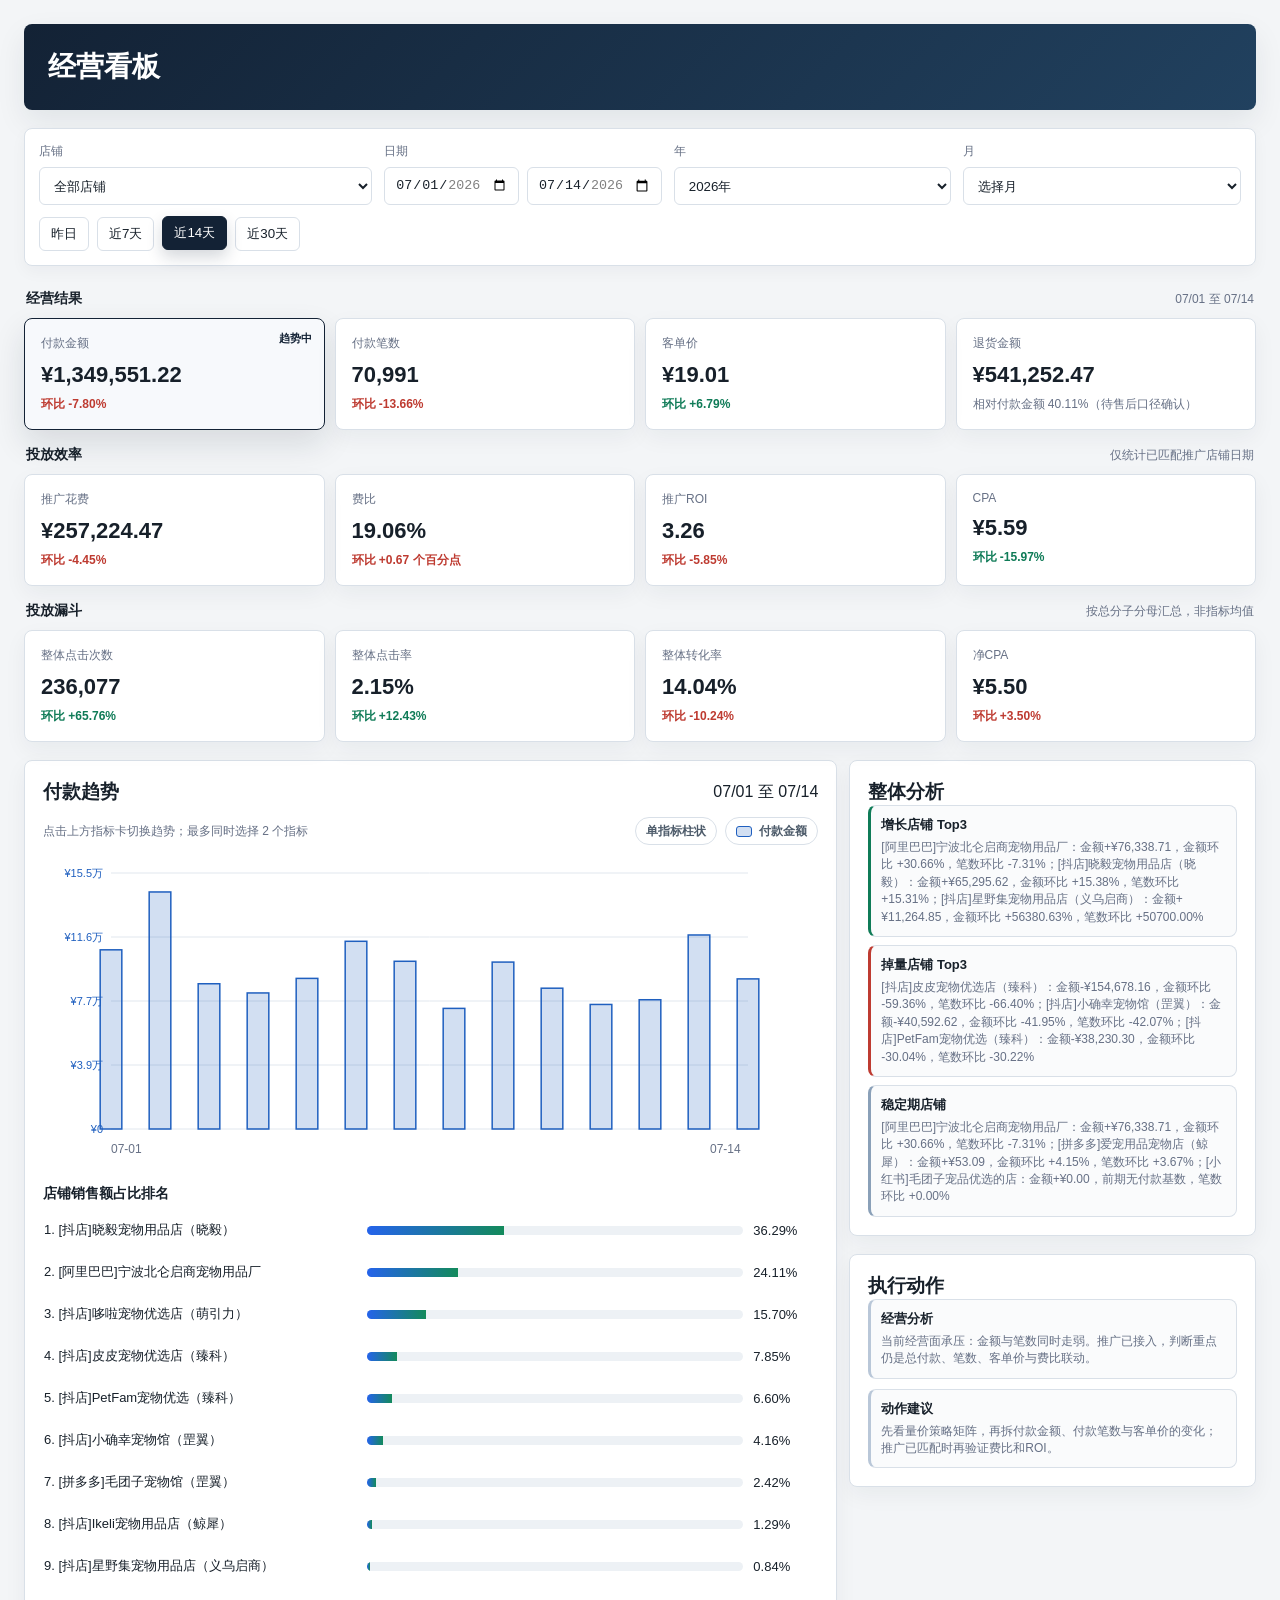
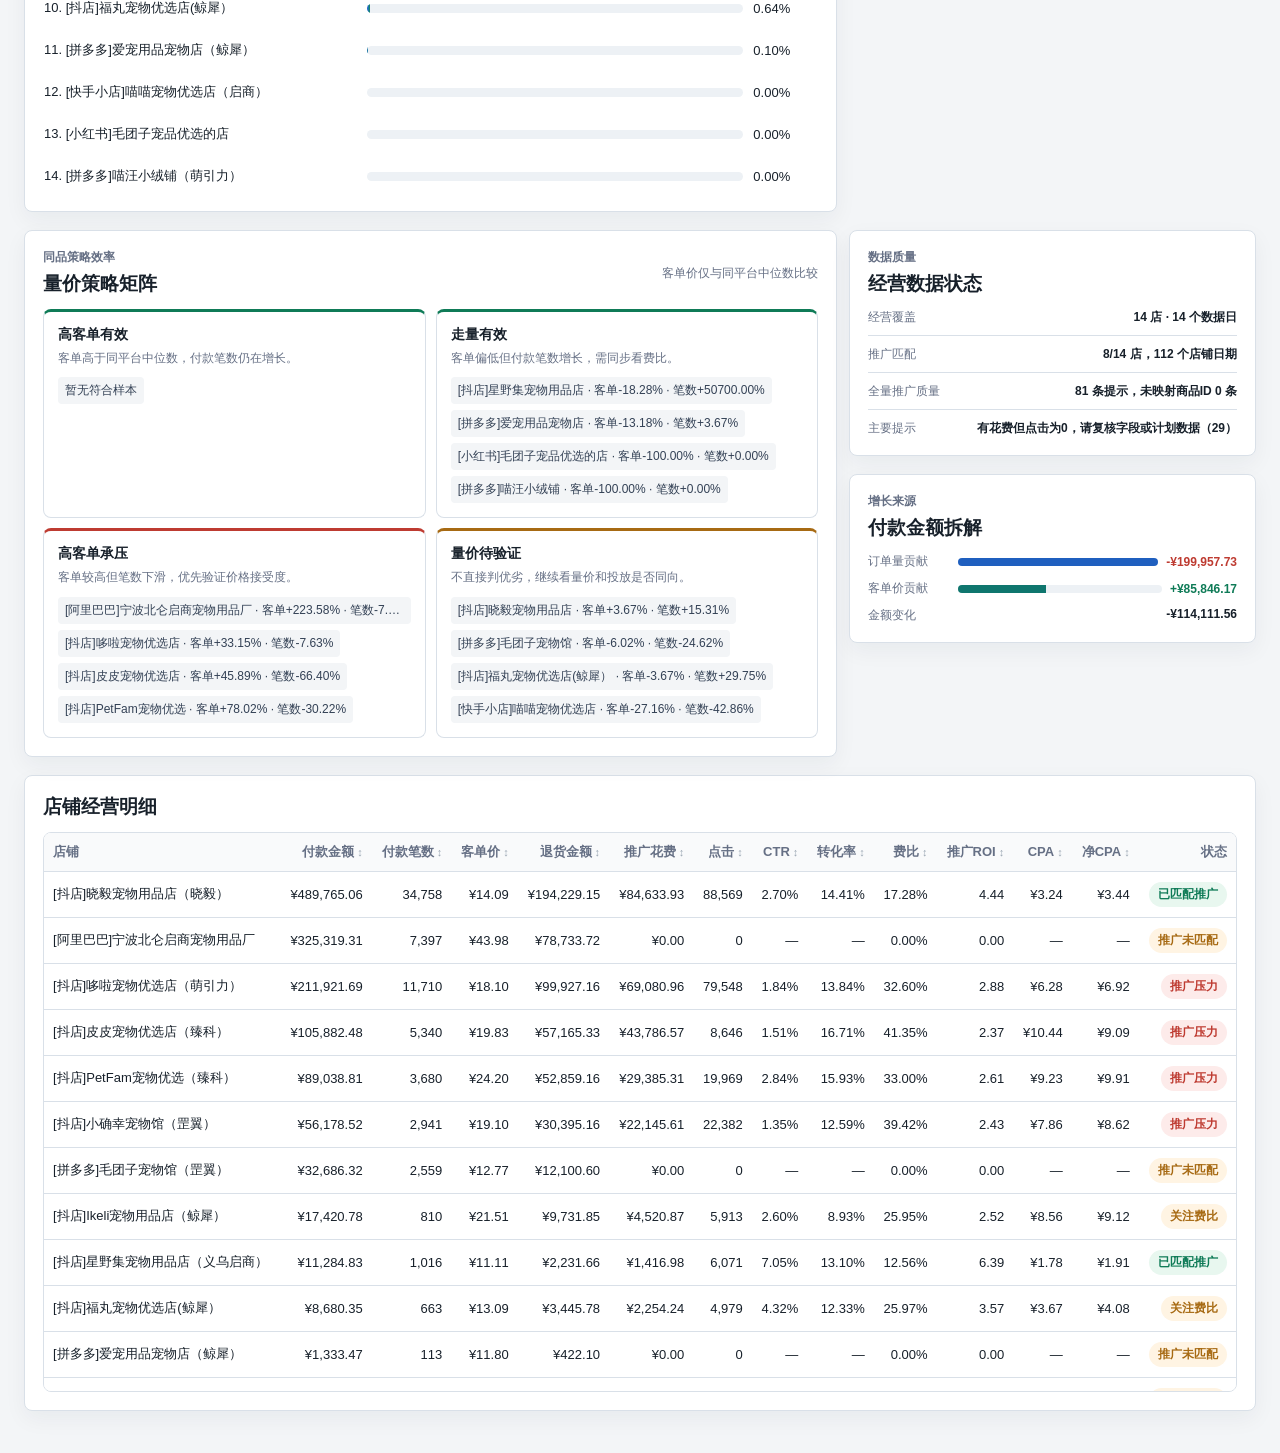
==== commit d3ae1de4: "Add files via upload" ====
--- a/index.html
+++ b/index.html
@@ -23,13 +23,16 @@
 button.active,button:hover { background:var(--dark); border-color:var(--dark); color:#fff; }
 button { transition:background .16s ease,border-color .16s ease,color .16s ease,transform .16s ease,box-shadow .16s ease; }
 button.active { box-shadow:0 7px 16px rgba(19,34,53,.18); transform:translateY(-1px); }
-.metrics { grid-template-columns:repeat(4,minmax(0,1fr)); margin-bottom:18px; }
+    .metrics { grid-template-columns:repeat(4,minmax(0,1fr)); margin-bottom:18px; gap:10px; }
+    .metric-section-head { grid-column:1/-1; display:flex; align-items:baseline; justify-content:space-between; padding:6px 2px 0; color:var(--ink); }
+    .metric-section-head strong { font-size:14px; letter-spacing:0; }
+    .metric-section-head span { color:var(--muted); font-size:12px; }
 .metric,.panel { background:var(--panel); border:1px solid var(--line); border-radius:8px; box-shadow:0 8px 22px rgba(19,34,53,.05); }
-.metric { padding:15px; min-height:96px; transition:transform .16s ease,box-shadow .16s ease,border-color .16s ease,background .16s ease; }
+    .metric { padding:16px; min-height:102px; transition:transform .16s ease,box-shadow .16s ease,border-color .16s ease,background .16s ease; }
 .metric.chart-metric { cursor:pointer; position:relative; }
 .metric.chart-metric:hover { transform:translateY(-2px); border-color:#b8c7d9; box-shadow:0 12px 28px rgba(19,34,53,.09); }
-.metric.chart-metric.active { border-color:#132235; background:linear-gradient(180deg,#fff,#f7f9fc); box-shadow:0 14px 32px rgba(19,34,53,.12); }
-.metric.chart-metric.active::after { content:"已联动"; position:absolute; right:12px; top:12px; border-radius:999px; padding:3px 8px; background:#132235; color:#fff; font-size:11px; font-weight:650; }
+    .metric.chart-metric.active { border-color:#132235; background:#f7f9fc; box-shadow:0 14px 32px rgba(19,34,53,.12); }
+    .metric.chart-metric.active::after { content:"趋势中"; position:absolute; right:12px; top:12px; color:#132235; font-size:11px; font-weight:650; }
 .metric span { display:block; color:var(--muted); font-size:12px; }
 .metric strong { display:block; margin-top:10px; font-size:22px; }
 .metric em { display:block; margin-top:8px; color:var(--muted); font-size:12px; font-style:normal; }
@@ -66,10 +69,28 @@
 th.sortable::after { content:" ↕"; color:#9aa6b2; font-size:11px; }
 .table-wrap { max-height:560px; overflow:auto; border:1px solid var(--line); border-radius:8px; }
 .up { color:var(--green); font-weight:650; } .down { color:var(--red); font-weight:650; }
-.pill { display:inline-block; border-radius:999px; padding:4px 9px; font-size:12px; font-weight:650; background:#eef4ff; color:#1d4ed8; }
-.pill.red { background:#fdebea; color:var(--red); } .pill.amber { background:#fff4e3; color:var(--amber); } .pill.green { background:#e8f7ef; color:var(--green); }
-@media(max-width:980px) { .controls,.layout { grid-template-columns:1fr; } .metrics { grid-template-columns:repeat(2,1fr); } }
-@media(max-width:560px) { main { padding:14px; } .metrics,.date-grid,.share-row { grid-template-columns:1fr; } }
+    .pill { display:inline-block; border-radius:999px; padding:4px 9px; font-size:12px; font-weight:650; background:#eef4ff; color:#1d4ed8; }
+    .pill.red { background:#fdebea; color:var(--red); } .pill.amber { background:#fff4e3; color:var(--amber); } .pill.green { background:#e8f7ef; color:var(--green); }
+    .strategy-layout { display:grid; grid-template-columns:2fr 1fr; gap:12px; }
+    .section-kicker { margin:0 0 5px; color:var(--muted); font-size:12px; font-weight:650; }
+    .panel-note { color:var(--muted); font-size:12px; text-align:right; }
+    .strategy-matrix { display:grid; grid-template-columns:repeat(2,minmax(0,1fr)); gap:10px; }
+    .strategy-quadrant { min-height:146px; padding:14px; border:1px solid var(--line); border-radius:8px; background:#fff; }
+    .strategy-quadrant h4 { margin:0; font-size:14px; }
+    .strategy-quadrant p { margin:6px 0 10px; color:var(--muted); font-size:12px; line-height:1.45; }
+    .strategy-quadrant.good { border-top:3px solid var(--green); } .strategy-quadrant.watch { border-top:3px solid var(--amber); } .strategy-quadrant.risk { border-top:3px solid var(--red); } .strategy-quadrant.stable { border-top:3px solid #8aa0b8; }
+    .strategy-tags { display:flex; gap:6px; flex-wrap:wrap; }
+    .strategy-tag { max-width:100%; overflow:hidden; text-overflow:ellipsis; white-space:nowrap; border-radius:4px; padding:5px 7px; background:#f3f5f7; color:#334155; font-size:12px; }
+    .side-stack { display:grid; align-content:start; gap:0; }
+    .health-list,.decomp-list { display:grid; gap:10px; }
+    .health-row { display:flex; justify-content:space-between; gap:10px; border-bottom:1px solid var(--line); padding-bottom:9px; font-size:12px; }
+    .health-row:last-child { border-bottom:0; padding-bottom:0; }
+    .health-row span { color:var(--muted); } .health-row strong { color:var(--ink); text-align:right; }
+    .decomp-row { display:grid; grid-template-columns:82px 1fr auto; gap:8px; align-items:center; font-size:12px; }
+    .decomp-row span { color:var(--muted); } .decomp-track { height:8px; overflow:hidden; border-radius:99px; background:#edf1f5; } .decomp-track i { display:block; width:var(--w); height:100%; background:var(--c); }
+    .decomp-row strong { font-size:12px; }
+    @media(max-width:980px) { .controls,.layout,.strategy-layout { grid-template-columns:1fr; } .metrics { grid-template-columns:repeat(2,1fr); } }
+    @media(max-width:560px) { main { padding:14px; } .metrics,.date-grid,.share-row,.strategy-matrix { grid-template-columns:1fr; } .panel-head { align-items:flex-start; flex-direction:column; } .panel-note { text-align:left; } }
 </style>
 </head>
 <body>
@@ -100,15 +121,20 @@
     <div class="panel"><div class="panel-head"><h3>付款趋势</h3><span id="rangeLabel"></span></div><div class="trend-toolbar"><div class="trend-hint">点击上方指标卡切换趋势；最多同时选择 2 个指标</div><div class="trend-legend" id="chartLegend"></div></div><div class="chart-wrap"><canvas id="chart" class="chart" width="1000" height="310"></canvas><div id="chartTip" class="chart-tip"></div></div><div style="margin-top:16px"><h3 style="font-size:14px;margin-bottom:10px">店铺销售额占比排名</h3><div class="share-list" id="share"></div></div></div>
     <aside><div class="panel"><h3 id="analysisTitle">整体分析</h3><div class="insight-list" id="analysis"></div></div><div class="panel"><h3>执行动作</h3><div class="insight"><strong>经营分析</strong><span id="actionText"></span></div><div class="insight" style="margin-top:10px"><strong>动作建议</strong><span id="actionList"></span></div></div></aside>
   </section>
+  <section class="strategy-layout">
+    <section class="panel"><div class="panel-head"><div><p class="section-kicker">同品策略效率</p><h3>量价策略矩阵</h3></div><span class="panel-note">客单价仅与同平台中位数比较</span></div><div class="strategy-matrix" id="strategyMatrix"></div></section>
+    <aside class="side-stack"><section class="panel"><div class="panel-head"><div><p class="section-kicker">数据质量</p><h3>经营数据状态</h3></div></div><div class="health-list" id="dataHealth"></div></section><section class="panel"><div class="panel-head"><div><p class="section-kicker">增长来源</p><h3>付款金额拆解</h3></div></div><div class="decomp-list" id="amountDecomposition"></div></section></aside>
+  </section>
   <section class="panel"><div class="panel-head"><h3 id="tableTitle">店铺汇总明细</h3></div><div class="table-wrap"><table id="table"></table></div></section>
 </main>
 <script>
-const rows = [{"date": "2026-04-04", "shop": "[抖店]Ikeli宠物用品店（鲸犀）", "amount": 11088.84, "orders": 489, "aov": 22.68, "grossProfit": 12711.12, "returnAmount": 0.0, "source": "/Users/zhuhaibo/Documents/宠物 | 数据抓取/outputs/wanliniu_历史日级_来自旧HTML_2026-04-04_2026-07-07_销售日报表.csv", "adSpend": 2400.0, "adGmv": 5798.3, "adOrders": 0.0}, {"date": "2026-04-04", "shop": "[抖店]PetFam宠物优选（臻科）", "amount": 17033.12, "orders": 1343, "aov": 12.68, "grossProfit": 4695.26, "returnAmount": 0.0, "source": "/Users/zhuhaibo/Documents/宠物 | 数据抓取/outputs/wanliniu_历史日级_来自旧HTML_2026-04-04_2026-07-07_销售日报表.csv", "adSpend": 2662.29, "adGmv": 16050.12, "adOrders": 0.0}, {"date": "2026-04-04", "shop": "[抖店]小确幸宠物馆（罡翼）", "amount": 329.89, "orders": 10, "aov": 32.99, "grossProfit": 113.06, "returnAmount": 0.0, "source": "/Users/zhuhaibo/Documents/宠物 | 数据抓取/outputs/wanliniu_历史日级_来自旧HTML_2026-04-04_2026-07-07_销售日报表.csv", "adSpend": 98.76, "adGmv": 359.88, "adOrders": 0.0}, {"date": "2026-04-04", "shop": "[拼多多]喵汪小绒铺（萌引力）", "amount": 13.8, "orders": 1, "aov": 13.8, "grossProfit": 6.75, "returnAmount": 0.0, "source": "/Users/zhuhaibo/Documents/宠物 | 数据抓取/outputs/wanliniu_历史日级_来自旧HTML_2026-04-04_2026-07-07_销售日报表.csv", "adSpend": 0.0, "adGmv": 0.0, "adOrders": 0.0}, {"date": "2026-04-04", "shop": "[拼多多]毛团子宠物馆（罡翼）", "amount": 9538.98, "orders": 776, "aov": 12.29, "grossProfit": 6138.6, "returnAmount": 0.0, "source": "/Users/zhuhaibo/Documents/宠物 | 数据抓取/outputs/wanliniu_历史日级_来自旧HTML_2026-04-04_2026-07-07_销售日报表.csv", "adSpend": 0.0, "adGmv": 0.0, "adOrders": 0.0}, {"date": "2026-04-04", "shop": "[拼多多]爱宠用品宠物店（鲸犀）", "amount": 306.33, "orders": 26, "aov": 11.78, "grossProfit": 315.5, "returnAmount": 0.0, "source": "/Users/zhuhaibo/Documents/宠物 | 数据抓取/outputs/wanliniu_历史日级_来自旧HTML_2026-04-04_2026-07-07_销售日报表.csv", "adSpend": 0.0, "adGmv": 0.0, "adOrders": 0.0}, {"date": "2026-04-04", "shop": "[阿里巴巴]宁波北仑启商宠物用品厂", "amount": 0.0, "orders": 0, "aov": 0.0, "grossProfit": 0.0, "returnAmount": 0.0, "source": "/Users/zhuhaibo/Documents/宠物 | 数据抓取/outputs/wanliniu_历史日级_来自旧HTML_2026-04-04_2026-07-07_销售日报表.csv", "adSpend": 0.0, "adGmv": 0.0, "adOrders": 0.0}, {"date": "2026-04-05", "shop": "[抖店]Ikeli宠物用品店（鲸犀）", "amount": 16680.01, "orders": 736, "aov": 22.66, "grossProfit": 8926.52, "returnAmount": 0.0, "source": "/Users/zhuhaibo/Documents/宠物 | 数据抓取/outputs/wanliniu_历史日级_来自旧HTML_2026-04-04_2026-07-07_销售日报表.csv", "adSpend": 4116.37, "adGmv": 9648.09, "adOrders": 0.0}, {"date": "2026-04-05", "shop": "[抖店]PetFam宠物优选（臻科）", "amount": 12254.1, "orders": 968, "aov": 12.66, "grossProfit": 7007.91, "returnAmount": 0.0, "source": "/Users/zhuhaibo/Documents/宠物 | 数据抓取/outputs/wanliniu_历史日级_来自旧HTML_2026-04-04_2026-07-07_销售日报表.csv", "adSpend": 1734.81, "adGmv": 11010.14, "adOrders": 0.0}, {"date": "2026-04-05", "shop": "[抖店]小确幸宠物馆（罡翼）", "amount": 425.85, "orders": 15, "aov": 28.39, "grossProfit": 191.89, "returnAmount": 0.0, "source": "/Users/zhuhaibo/Documents/宠物 | 数据抓取/outputs/wanliniu_历史日级_来自旧HTML_2026-04-04_2026-07-07_销售日报表.csv", "adSpend": 99.91, "adGmv": 269.91, "adOrders": 0.0}, {"date": "2026-04-05", "shop": "[拼多多]喵汪小绒铺（萌引力）", "amount": 27.6, "orders": 2, "aov": 13.8, "grossProfit": 6.75, "returnAmount": 0.0, "source": "/Users/zhuhaibo/Documents/宠物 | 数据抓取/outputs/wanliniu_历史日级_来自旧HTML_2026-04-04_2026-07-07_销售日报表.csv", "adSpend": 0.0, "adGmv": 0.0, "adOrders": 0.0}, {"date": "2026-04-05", "shop": "[拼多多]毛团子宠物馆（罡翼）", "amount": 11192.79, "orders": 913, "aov": 12.26, "grossProfit": 5000.07, "returnAmount": 0.0, "source": "/Users/zhuhaibo/Documents/宠物 | 数据抓取/outputs/wanliniu_历史日级_来自旧HTML_2026-04-04_2026-07-07_销售日报表.csv", "adSpend": 0.0, "adGmv": 0.0, "adOrders": 0.0}, {"date": "2026-04-05", "shop": "[拼多多]爱宠用品宠物店（鲸犀）", "amount": 1409.22, "orders": 116, "aov": 12.15, "grossProfit": 285.09, "returnAmount": 0.0, "source": "/Users/zhuhaibo/Documents/宠物 | 数据抓取/outputs/wanliniu_历史日级_来自旧HTML_2026-04-04_2026-07-07_销售日报表.csv", "adSpend": 0.0, "adGmv": 0.0, "adOrders": 0.0}, {"date": "2026-04-05", "shop": "[阿里巴巴]宁波北仑启商宠物用品厂", "amount": 0.0, "orders": 0, "aov": 0.0, "grossProfit": 0.0, "returnAmount": 0.0, "source": "/Users/zhuhaibo/Documents/宠物 | 数据抓取/outputs/wanliniu_历史日级_来自旧HTML_2026-04-04_2026-07-07_销售日报表.csv", "adSpend": 0.0, "adGmv": 0.0, "adOrders": 0.0}, {"date": "2026-04-06", "shop": "[抖店]Ikeli宠物用品店（鲸犀）", "amount": 20670.98, "orders": 900, "aov": 22.97, "grossProfit": 13818.57, "returnAmount": 0.0, "source": "/Users/zhuhaibo/Documents/宠物 | 数据抓取/outputs/wanliniu_历史日级_来自旧HTML_2026-04-04_2026-07-07_销售日报表.csv", "adSpend": 5548.36, "adGmv": 13244.33, "adOrders": 0.0}, {"date": "2026-04-06", "shop": "[抖店]PetFam宠物优选（臻科）", "amount": 31196.04, "orders": 2054, "aov": 15.19, "grossProfit": 6444.21, "returnAmount": 0.0, "source": "/Users/zhuhaibo/Documents/宠物 | 数据抓取/outputs/wanliniu_历史日级_来自旧HTML_2026-04-04_2026-07-07_销售日报表.csv", "adSpend": 2819.27, "adGmv": 12962.45, "adOrders": 0.0}, {"date": "2026-04-06", "shop": "[抖店]小确幸宠物馆（罡翼）", "amount": 119.96, "orders": 4, "aov": 29.99, "grossProfit": 78.25, "returnAmount": 0.0, "source": "/Users/zhuhaibo/Documents/宠物 | 数据抓取/outputs/wanliniu_历史日级_来自旧HTML_2026-04-04_2026-07-07_销售日报表.csv", "adSpend": 111.78, "adGmv": 149.95, "adOrders": 0.0}, {"date": "2026-04-06", "shop": "[拼多多]喵汪小绒铺（萌引力）", "amount": 0.0, "orders": 0, "aov": 0.0, "grossProfit": 6.75, "returnAmount": 0.0, "source": "/Users/zhuhaibo/Documents/宠物 | 数据抓取/outputs/wanliniu_历史日级_来自旧HTML_2026-04-04_2026-07-07_销售日报表.csv", "adSpend": 0.0, "adGmv": 0.0, "adOrders": 0.0}, {"date": "2026-04-06", "shop": "[拼多多]毛团子宠物馆（罡翼）", "amount": 8505.81, "orders": 700, "aov": 12.15, "grossProfit": 3911.16, "returnAmount": 0.0, "source": "/Users/zhuhaibo/Documents/宠物 | 数据抓取/outputs/wanliniu_历史日级_来自旧HTML_2026-04-04_2026-07-07_销售日报表.csv", "adSpend": 0.0, "adGmv": 0.0, "adOrders": 0.0}, {"date": "2026-04-06", "shop": "[拼多多]爱宠用品宠物店（鲸犀）", "amount": 2155.66, "orders": 176, "aov": 12.25, "grossProfit": 1033.86, "returnAmount": 0.0, "source": "/Users/zhuhaibo/Documents/宠物 | 数据抓取/outputs/wanliniu_历史日级_来自旧HTML_2026-04-04_2026-07-07_销售日报表.csv", "adSpend": 0.0, "adGmv": 0.0, "adOrders": 0.0}, {"date": "2026-04-06", "shop": "[阿里巴巴]宁波北仑启商宠物用品厂", "amount": 0.0, "orders": 0, "aov": 0.0, "grossProfit": 0.0, "returnAmount": 0.0, "source": "/Users/zhuhaibo/Documents/宠物 | 数据抓取/outputs/wanliniu_历史日级_来自旧HTML_2026-04-04_2026-07-07_销售日报表.csv", "adSpend": 0.0, "adGmv": 0.0, "adOrders": 0.0}, {"date": "2026-04-07", "shop": "[抖店]Ikeli宠物用品店（鲸犀）", "amount": 17308.67, "orders": 755, "aov": 22.93, "grossProfit": 11352.28, "returnAmount": 0.0, "source": "/Users/zhuhaibo/Documents/宠物 | 数据抓取/outputs/wanliniu_历史日级_来自旧HTML_2026-04-04_2026-07-07_销售日报表.csv", "adSpend": 5522.84, "adGmv": 12862.64, "adOrders": 0.0}, {"date": "2026-04-07", "shop": "[抖店]PetFam宠物优选（臻科）", "amount": 72199.66, "orders": 4489, "aov": 16.08, "grossProfit": 19211.65, "returnAmount": 0.0, "source": "/Users/zhuhaibo/Documents/宠物 | 数据抓取/outputs/wanliniu_历史日级_来自旧HTML_2026-04-04_2026-07-07_销售日报表.csv", "adSpend": 1543.66, "adGmv": 8971.82, "adOrders": 0.0}, {"date": "2026-04-07", "shop": "[抖店]小确幸宠物馆（罡翼）", "amount": 288.55, "orders": 19, "aov": 15.19, "grossProfit": 35.06, "returnAmount": 0.0, "source": "/Users/zhuhaibo/Documents/宠物 | 数据抓取/outputs/wanliniu_历史日级_来自旧HTML_2026-04-04_2026-07-07_销售日报表.csv", "adSpend": 107.13, "adGmv": 308.35, "adOrders": 0.0}, {"date": "2026-04-07", "shop": "[拼多多]喵汪小绒铺（萌引力）", "amount": 27.6, "orders": 2, "aov": 13.8, "grossProfit": 13.5, "returnAmount": 0.0, "source": "/Users/zhuhaibo/Documents/宠物 | 数据抓取/outputs/wanliniu_历史日级_来自旧HTML_2026-04-04_2026-07-07_销售日报表.csv", "adSpend": 0.0, "adGmv": 0.0, "adOrders": 0.0}, {"date": "2026-04-07", "shop": "[拼多多]毛团子宠物馆（罡翼）", "amount": 8026.73, "orders": 661, "aov": 12.14, "grossProfit": 3264.8, "returnAmount": 1450.39, "source": "/Users/zhuhaibo/Documents/宠物 | 数据抓取/outputs/wanliniu_历史日级_来自旧HTML_2026-04-04_2026-07-07_销售日报表.csv", "adSpend": 0.0, "adGmv": 0.0, "adOrders": 0.0}, {"date": "2026-04-07", "shop": "[拼多多]爱宠用品宠物店（鲸犀）", "amount": 1689.3, "orders": 139, "aov": 12.15, "grossProfit": 643.18, "returnAmount": 0.0, "source": "/Users/zhuhaibo/Documents/宠物 | 数据抓取/outputs/wanliniu_历史日级_来自旧HTML_2026-04-04_2026-07-07_销售日报表.csv", "adSpend": 0.0, "adGmv": 0.0, "adOrders": 0.0}, {"date": "2026-04-07", "shop": "[阿里巴巴]宁波北仑启商宠物用品厂", "amount": 0.0, "orders": 0, "aov": 0.0, "grossProfit": 0.0, "returnAmount": 0.0, "source": "/Users/zhuhaibo/Documents/宠物 | 数据抓取/outputs/wanliniu_历史日级_来自旧HTML_2026-04-04_2026-07-07_销售日报表.csv", "adSpend": 0.0, "adGmv": 0.0, "adOrders": 0.0}, {"date": "2026-04-08", "shop": "[抖店]Ikeli宠物用品店（鲸犀）", "amount": 13836.74, "orders": 607, "aov": 22.8, "grossProfit": 9095.12, "returnAmount": 317.85, "source": "/Users/zhuhaibo/Documents/宠物 | 数据抓取/outputs/wanliniu_历史日级_来自旧HTML_2026-04-04_2026-07-07_销售日报表.csv", "adSpend": 5027.76, "adGmv": 11358.85, "adOrders": 0.0}, {"date": "2026-04-08", "shop": "[抖店]PetFam宠物优选（臻科）", "amount": 43641.41, "orders": 2514, "aov": 17.36, "grossProfit": 25830.44, "returnAmount": 524.13, "source": "/Users/zhuhaibo/Documents/宠物 | 数据抓取/outputs/wanliniu_历史日级_来自旧HTML_2026-04-04_2026-07-07_销售日报表.csv", "adSpend": 3766.09, "adGmv": 13787.09, "adOrders": 0.0}, {"date": "2026-04-08", "shop": "[抖店]小确幸宠物馆（罡翼）", "amount": 626.4, "orders": 41, "aov": 15.28, "grossProfit": 69.64, "returnAmount": 0.0, "source": "/Users/zhuhaibo/Documents/宠物 | 数据抓取/outputs/wanliniu_历史日级_来自旧HTML_2026-04-04_2026-07-07_销售日报表.csv", "adSpend": 159.63, "adGmv": 686.38, "adOrders": 0.0}, {"date": "2026-04-08", "shop": "[拼多多]喵汪小绒铺（萌引力）", "amount": 30.6, "orders": 1, "aov": 30.6, "grossProfit": 0.0, "returnAmount": 0.0, "source": "/Users/zhuhaibo/Documents/宠物 | 数据抓取/outputs/wanliniu_历史日级_来自旧HTML_2026-04-04_2026-07-07_销售日报表.csv", "adSpend": 0.0, "adGmv": 0.0, "adOrders": 0.0}, {"date": "2026-04-08", "shop": "[拼多多]毛团子宠物馆（罡翼）", "amount": 8351.33, "orders": 681, "aov": 12.26, "grossProfit": 3467.69, "returnAmount": 1004.4, "source": "/Users/zhuhaibo/Documents/宠物 | 数据抓取/outputs/wanliniu_历史日级_来自旧HTML_2026-04-04_2026-07-07_销售日报表.csv", "adSpend": 0.0, "adGmv": 0.0, "adOrders": 0.0}, {"date": "2026-04-08", "shop": "[拼多多]爱宠用品宠物店（鲸犀）", "amount": 955.26, "orders": 78, "aov": 12.25, "grossProfit": 629.03, "returnAmount": 818.64, "source": "/Users/zhuhaibo/Documents/宠物 | 数据抓取/outputs/wanliniu_历史日级_来自旧HTML_2026-04-04_2026-07-07_销售日报表.csv", "adSpend": 0.0, "adGmv": 0.0, "adOrders": 0.0}, {"date": "2026-04-08", "shop": "[阿里巴巴]宁波北仑启商宠物用品厂", "amount": 0.0, "orders": 0, "aov": 0.0, "grossProfit": 0.0, "returnAmount": 0.0, "source": "/Users/zhuhaibo/Documents/宠物 | 数据抓取/outputs/wanliniu_历史日级_来自旧HTML_2026-04-04_2026-07-07_销售日报表.csv", "adSpend": 0.0, "adGmv": 0.0, "adOrders": 0.0}, {"date": "2026-04-09", "shop": "[抖店]Ikeli宠物用品店（鲸犀）", "amount": 13029.92, "orders": 571, "aov": 22.82, "grossProfit": 9296.94, "returnAmount": 0.0, "source": "/Users/zhuhaibo/Documents/宠物 | 数据抓取/outputs/wanliniu_历史日级_来自旧HTML_2026-04-04_2026-07-07_销售日报表.csv", "adSpend": 4708.07, "adGmv": 10660.19, "adOrders": 0.0}, {"date": "2026-04-09", "shop": "[抖店]PetFam宠物优选（臻科）", "amount": 32572.68, "orders": 1810, "aov": 18.0, "grossProfit": 25454.2, "returnAmount": 0.0, "source": "/Users/zhuhaibo/Documents/宠物 | 数据抓取/outputs/wanliniu_历史日级_来自旧HTML_2026-04-04_2026-07-07_销售日报表.csv", "adSpend": 3020.93, "adGmv": 12110.84, "adOrders": 0.0}, {"date": "2026-04-09", "shop": "[抖店]哆啦宠物优选店（萌引力）", "amount": 0.0, "orders": 0, "aov": 0.0, "grossProfit": 0.0, "returnAmount": 0.0, "source": "/Users/zhuhaibo/Documents/宠物 | 数据抓取/outputs/wanliniu_历史日级_来自旧HTML_2026-04-04_2026-07-07_销售日报表.csv", "adSpend": 0.0, "adGmv": 0.0, "adOrders": 0.0}, {"date": "2026-04-09", "shop": "[抖店]小确幸宠物馆（罡翼）", "amount": 694.83, "orders": 54, "aov": 12.87, "grossProfit": 70.76, "returnAmount": 0.0, "source": "/Users/zhuhaibo/Documents/宠物 | 数据抓取/outputs/wanliniu_历史日级_来自旧HTML_2026-04-04_2026-07-07_销售日报表.csv", "adSpend": 178.04, "adGmv": 787.6, "adOrders": 0.0}, {"date": "2026-04-09", "shop": "[拼多多]喵汪小绒铺（萌引力）", "amount": 13.8, "orders": 1, "aov": 13.8, "grossProfit": 25.1, "returnAmount": 0.0, "source": "/Users/zhuhaibo/Documents/宠物 | 数据抓取/outputs/wanliniu_历史日级_来自旧HTML_2026-04-04_2026-07-07_销售日报表.csv", "adSpend": 0.0, "adGmv": 0.0, "adOrders": 0.0}, {"date": "2026-04-09", "shop": "[拼多多]毛团子宠物馆（罡翼）", "amount": 6430.32, "orders": 526, "aov": 12.22, "grossProfit": 3181.99, "returnAmount": 0.0, "source": "/Users/zhuhaibo/Documents/宠物 | 数据抓取/outputs/wanliniu_历史日级_来自旧HTML_2026-04-04_2026-07-07_销售日报表.csv", "adSpend": 0.0, "adGmv": 0.0, "adOrders": 0.0}, {"date": "2026-04-09", "shop": "[拼多多]爱宠用品宠物店（鲸犀）", "amount": 1129.14, "orders": 93, "aov": 12.14, "grossProfit": 349.52, "returnAmount": 0.0, "source": "/Users/zhuhaibo/Documents/宠物 | 数据抓取/outputs/wanliniu_历史日级_来自旧HTML_2026-04-04_2026-07-07_销售日报表.csv", "adSpend": 0.0, "adGmv": 0.0, "adOrders": 0.0}, {"date": "2026-04-09", "shop": "[阿里巴巴]宁波北仑启商宠物用品厂", "amount": 0.0, "orders": 0, "aov": 0.0, "grossProfit": 0.0, "returnAmount": 0.0, "source": "/Users/zhuhaibo/Documents/宠物 | 数据抓取/outputs/wanliniu_历史日级_来自旧HTML_2026-04-04_2026-07-07_销售日报表.csv", "adSpend": 0.0, "adGmv": 0.0, "adOrders": 0.0}, {"date": "2026-04-10", "shop": "[小红书]毛团子宠品优选的店", "amount": 0.0, "orders": 0, "aov": 0.0, "grossProfit": 0.0, "returnAmount": 0.0, "source": "/Users/zhuhaibo/Documents/宠物 | 数据抓取/outputs/wanliniu_历史日级_来自旧HTML_2026-04-04_2026-07-07_销售日报表.csv", "adSpend": 0.0, "adGmv": 0.0, "adOrders": 0.0}, {"date": "2026-04-10", "shop": "[抖店]Ikeli宠物用品店（鲸犀）", "amount": 10530.74, "orders": 470, "aov": 22.41, "grossProfit": 10029.49, "returnAmount": 3453.36, "source": "/Users/zhuhaibo/Documents/宠物 | 数据抓取/outputs/wanliniu_历史日级_来自旧HTML_2026-04-04_2026-07-07_销售日报表.csv", "adSpend": 3782.48, "adGmv": 8435.9, "adOrders": 0.0}, {"date": "2026-04-10", "shop": "[抖店]PetFam宠物优选（臻科）", "amount": 35223.2, "orders": 1958, "aov": 17.99, "grossProfit": 30004.08, "returnAmount": 0.0, "source": "/Users/zhuhaibo/Documents/宠物 | 数据抓取/outputs/wanliniu_历史日级_来自旧HTML_2026-04-04_2026-07-07_销售日报表.csv", "adSpend": 5930.79, "adGmv": 25214.01, "adOrders": 0.0}, {"date": "2026-04-10", "shop": "[抖店]哆啦宠物优选店（萌引力）", "amount": 0.0, "orders": 0, "aov": 0.0, "grossProfit": 0.0, "returnAmount": 0.0, "source": "/Users/zhuhaibo/Documents/宠物 | 数据抓取/outputs/wanliniu_历史日级_来自旧HTML_2026-04-04_2026-07-07_销售日报表.csv", "adSpend": 0.0, "adGmv": 0.0, "adOrders": 0.0}, {"date": "2026-04-10", "shop": "[抖店]小确幸宠物馆（罡翼）", "amount": 1270.77, "orders": 100, "aov": 12.71, "grossProfit": 509.55, "returnAmount": 0.0, "source": "/Users/zhuhaibo/Documents/宠物 | 数据抓取/outputs/wanliniu_历史日级_来自旧HTML_2026-04-04_2026-07-07_销售日报表.csv", "adSpend": 177.42, "adGmv": 1429.46, "adOrders": 0.0}, {"date": "2026-04-10", "shop": "[拼多多]喵汪小绒铺（萌引力）", "amount": 28.6, "orders": 2, "aov": 14.3, "grossProfit": 0.0, "returnAmount": 0.0, "source": "/Users/zhuhaibo/Documents/宠物 | 数据抓取/outputs/wanliniu_历史日级_来自旧HTML_2026-04-04_2026-07-07_销售日报表.csv", "adSpend": 0.0, "adGmv": 0.0, "adOrders": 0.0}, {"date": "2026-04-10", "shop": "[拼多多]毛团子宠物馆（罡翼）", "amount": 5319.72, "orders": 429, "aov": 12.4, "grossProfit": 2757.29, "returnAmount": 0.0, "source": "/Users/zhuhaibo/Documents/宠物 | 数据抓取/outputs/wanliniu_历史日级_来自旧HTML_2026-04-04_2026-07-07_销售日报表.csv", "adSpend": 0.0, "adGmv": 0.0, "adOrders": 0.0}, {"date": "2026-04-10", "shop": "[拼多多]爱宠用品宠物店（鲸犀）", "amount": 1537.69, "orders": 127, "aov": 12.11, "grossProfit": 545.4, "returnAmount": 0.0, "source": "/Users/zhuhaibo/Documents/宠物 | 数据抓取/outputs/wanliniu_历史日级_来自旧HTML_2026-04-04_2026-07-07_销售日报表.csv", "adSpend": 0.0, "adGmv": 0.0, "adOrders": 0.0}, {"date": "2026-04-10", "shop": "[阿里巴巴]宁波北仑启商宠物用品厂", "amount": 0.0, "orders": 0, "aov": 0.0, "grossProfit": 0.0, "returnAmount": 0.0, "source": "/Users/zhuhaibo/Documents/宠物 | 数据抓取/outputs/wanliniu_历史日级_来自旧HTML_2026-04-04_2026-07-07_销售日报表.csv", "adSpend": 0.0, "adGmv": 0.0, "adOrders": 0.0}, {"date": "2026-04-11", "shop": "[小红书]毛团子宠品优选的店", "amount": 0.0, "orders": 0, "aov": 0.0, "grossProfit": 0.0, "returnAmount": 0.0, "source": "/Users/zhuhaibo/Documents/宠物 | 数据抓取/outputs/wanliniu_历史日级_来自旧HTML_2026-04-04_2026-07-07_销售日报表.csv", "adSpend": 0.0, "adGmv": 0.0, "adOrders": 0.0}, {"date": "2026-04-11", "shop": "[抖店]Ikeli宠物用品店（鲸犀）", "amount": 8667.78, "orders": 394, "aov": 22.0, "grossProfit": 6310.94, "returnAmount": 2316.53, "source": "/Users/zhuhaibo/Documents/宠物 | 数据抓取/outputs/wanliniu_历史日级_来自旧HTML_2026-04-04_2026-07-07_销售日报表.csv", "adSpend": 2521.22, "adGmv": 5996.04, "adOrders": 0.0}, {"date": "2026-04-11", "shop": "[抖店]PetFam宠物优选（臻科）", "amount": 68220.32, "orders": 3661, "aov": 18.63, "grossProfit": 29342.87, "returnAmount": 0.0, "source": "/Users/zhuhaibo/Documents/宠物 | 数据抓取/outputs/wanliniu_历史日级_来自旧HTML_2026-04-04_2026-07-07_销售日报表.csv", "adSpend": 14430.89, "adGmv": 57032.39, "adOrders": 0.0}, {"date": "2026-04-11", "shop": "[抖店]哆啦宠物优选店（萌引力）", "amount": 0.0, "orders": 0, "aov": 0.0, "grossProfit": 0.0, "returnAmount": 0.0, "source": "/Users/zhuhaibo/Documents/宠物 | 数据抓取/outputs/wanliniu_历史日级_来自旧HTML_2026-04-04_2026-07-07_销售日报表.csv", "adSpend": 0.0, "adGmv": 0.0, "adOrders": 0.0}, {"date": "2026-04-11", "shop": "[抖店]小确幸宠物馆（罡翼）", "amount": 812.65, "orders": 66, "aov": 12.31, "grossProfit": 281.47, "returnAmount": 0.0, "source": "/Users/zhuhaibo/Documents/宠物 | 数据抓取/outputs/wanliniu_历史日级_来自旧HTML_2026-04-04_2026-07-07_销售日报表.csv", "adSpend": 177.22, "adGmv": 822.55, "adOrders": 0.0}, {"date": "2026-04-11", "shop": "[拼多多]喵汪小绒铺（萌引力）", "amount": 0.0, "orders": 0, "aov": 0.0, "grossProfit": 14.5, "returnAmount": 0.0, "source": "/Users/zhuhaibo/Documents/宠物 | 数据抓取/outputs/wanliniu_历史日级_来自旧HTML_2026-04-04_2026-07-07_销售日报表.csv", "adSpend": 0.0, "adGmv": 0.0, "adOrders": 0.0}, {"date": "2026-04-11", "shop": "[拼多多]毛团子宠物馆（罡翼）", "amount": 4787.82, "orders": 389, "aov": 12.31, "grossProfit": 2124.3, "returnAmount": 0.0, "source": "/Users/zhuhaibo/Documents/宠物 | 数据抓取/outputs/wanliniu_历史日级_来自旧HTML_2026-04-04_2026-07-07_销售日报表.csv", "adSpend": 0.0, "adGmv": 0.0, "adOrders": 0.0}, {"date": "2026-04-11", "shop": "[拼多多]爱宠用品宠物店（鲸犀）", "amount": 1165.5, "orders": 96, "aov": 12.14, "grossProfit": 695.71, "returnAmount": 0.0, "source": "/Users/zhuhaibo/Documents/宠物 | 数据抓取/outputs/wanliniu_历史日级_来自旧HTML_2026-04-04_2026-07-07_销售日报表.csv", "adSpend": 0.0, "adGmv": 0.0, "adOrders": 0.0}, {"date": "2026-04-11", "shop": "[阿里巴巴]宁波北仑启商宠物用品厂", "amount": 0.0, "orders": 0, "aov": 0.0, "grossProfit": 0.0, "returnAmount": 0.0, "source": "/Users/zhuhaibo/Documents/宠物 | 数据抓取/outputs/wanliniu_历史日级_来自旧HTML_2026-04-04_2026-07-07_销售日报表.csv", "adSpend": 0.0, "adGmv": 0.0, "adOrders": 0.0}, {"date": "2026-04-12", "shop": "[小红书]毛团子宠品优选的店", "amount": 0.0, "orders": 0, "aov": 0.0, "grossProfit": 0.0, "returnAmount": 0.0, "source": "/Users/zhuhaibo/Documents/宠物 | 数据抓取/outputs/wanliniu_历史日级_来自旧HTML_2026-04-04_2026-07-07_销售日报表.csv", "adSpend": 0.0, "adGmv": 0.0, "adOrders": 0.0}, {"date": "2026-04-12", "shop": "[抖店]Ikeli宠物用品店（鲸犀）", "amount": 10826.61, "orders": 492, "aov": 22.01, "grossProfit": 6628.4, "returnAmount": 0.0, "source": "/Users/zhuhaibo/Documents/宠物 | 数据抓取/outputs/wanliniu_历史日级_来自旧HTML_2026-04-04_2026-07-07_销售日报表.csv", "adSpend": 2950.8, "adGmv": 7437.48, "adOrders": 0.0}, {"date": "2026-04-12", "shop": "[抖店]PetFam宠物优选（臻科）", "amount": 83643.63, "orders": 4356, "aov": 19.2, "grossProfit": 11764.1, "returnAmount": 0.0, "source": "/Users/zhuhaibo/Documents/宠物 | 数据抓取/outputs/wanliniu_历史日级_来自旧HTML_2026-04-04_2026-07-07_销售日报表.csv", "adSpend": 18126.33, "adGmv": 70018.41, "adOrders": 0.0}, {"date": "2026-04-12", "shop": "[抖店]哆啦宠物优选店（萌引力）", "amount": 0.0, "orders": 0, "aov": 0.0, "grossProfit": 0.0, "returnAmount": 0.0, "source": "/Users/zhuhaibo/Documents/宠物 | 数据抓取/outputs/wanliniu_历史日级_来自旧HTML_2026-04-04_2026-07-07_销售日报表.csv", "adSpend": 0.0, "adGmv": 0.0, "adOrders": 0.0}, {"date": "2026-04-12", "shop": "[抖店]小确幸宠物馆（罡翼）", "amount": 960.48, "orders": 89, "aov": 10.79, "grossProfit": 142.41, "returnAmount": 0.0, "source": "/Users/zhuhaibo/Documents/宠物 | 数据抓取/outputs/wanliniu_历史日级_来自旧HTML_2026-04-04_2026-07-07_销售日报表.csv", "adSpend": 174.81, "adGmv": 1006.26, "adOrders": 0.0}, {"date": "2026-04-12", "shop": "[拼多多]喵汪小绒铺（萌引力）", "amount": 42.4, "orders": 3, "aov": 14.13, "grossProfit": 14.5, "returnAmount": 0.0, "source": "/Users/zhuhaibo/Documents/宠物 | 数据抓取/outputs/wanliniu_历史日级_来自旧HTML_2026-04-04_2026-07-07_销售日报表.csv", "adSpend": 0.0, "adGmv": 0.0, "adOrders": 0.0}, {"date": "2026-04-12", "shop": "[拼多多]毛团子宠物馆（罡翼）", "amount": 6570.71, "orders": 532, "aov": 12.35, "grossProfit": 2591.34, "returnAmount": 0.0, "source": "/Users/zhuhaibo/Documents/宠物 | 数据抓取/outputs/wanliniu_历史日级_来自旧HTML_2026-04-04_2026-07-07_销售日报表.csv", "adSpend": 0.0, "adGmv": 0.0, "adOrders": 0.0}, {"date": "2026-04-12", "shop": "[拼多多]爱宠用品宠物店（鲸犀）", "amount": 1278.29, "orders": 104, "aov": 12.29, "grossProfit": 459.23, "returnAmount": 0.0, "source": "/Users/zhuhaibo/Documents/宠物 | 数据抓取/outputs/wanliniu_历史日级_来自旧HTML_2026-04-04_2026-07-07_销售日报表.csv", "adSpend": 0.0, "adGmv": 0.0, "adOrders": 0.0}, {"date": "2026-04-12", "shop": "[阿里巴巴]宁波北仑启商宠物用品厂", "amount": 0.0, "orders": 0, "aov": 0.0, "grossProfit": 0.0, "returnAmount": 0.0, "source": "/Users/zhuhaibo/Documents/宠物 | 数据抓取/outputs/wanliniu_历史日级_来自旧HTML_2026-04-04_2026-07-07_销售日报表.csv", "adSpend": 0.0, "adGmv": 0.0, "adOrders": 0.0}, {"date": "2026-04-13", "shop": "[小红书]毛团子宠品优选的店", "amount": 0.0, "orders": 0, "aov": 0.0, "grossProfit": 0.0, "returnAmount": 0.0, "source": "/Users/zhuhaibo/Documents/宠物 | 数据抓取/outputs/wanliniu_历史日级_来自旧HTML_2026-04-04_2026-07-07_销售日报表.csv", "adSpend": 0.0, "adGmv": 0.0, "adOrders": 0.0}, {"date": "2026-04-13", "shop": "[抖店]Ikeli宠物用品店（鲸犀）", "amount": 11005.77, "orders": 494, "aov": 22.28, "grossProfit": 6707.32, "returnAmount": 3883.47, "source": "/Users/zhuhaibo/Documents/宠物 | 数据抓取/outputs/wanliniu_历史日级_来自旧HTML_2026-04-04_2026-07-07_销售日报表.csv", "adSpend": 3624.87, "adGmv": 8983.71, "adOrders": 0.0}, {"date": "2026-04-13", "shop": "[抖店]PetFam宠物优选（臻科）", "amount": 76422.24, "orders": 3811, "aov": 20.05, "grossProfit": 49728.38, "returnAmount": 0.0, "source": "/Users/zhuhaibo/Documents/宠物 | 数据抓取/outputs/wanliniu_历史日级_来自旧HTML_2026-04-04_2026-07-07_销售日报表.csv", "adSpend": 17416.79, "adGmv": 64263.91, "adOrders": 0.0}, {"date": "2026-04-13", "shop": "[抖店]哆啦宠物优选店（萌引力）", "amount": 0.0, "orders": 0, "aov": 0.0, "grossProfit": 0.0, "returnAmount": 0.0, "source": "/Users/zhuhaibo/Documents/宠物 | 数据抓取/outputs/wanliniu_历史日级_来自旧HTML_2026-04-04_2026-07-07_销售日报表.csv", "adSpend": 0.0, "adGmv": 0.0, "adOrders": 0.0}, {"date": "2026-04-13", "shop": "[抖店]小确幸宠物馆（罡翼）", "amount": 1925.39, "orders": 179, "aov": 10.76, "grossProfit": 220.23, "returnAmount": 0.0, "source": "/Users/zhuhaibo/Documents/宠物 | 数据抓取/outputs/wanliniu_历史日级_来自旧HTML_2026-04-04_2026-07-07_销售日报表.csv", "adSpend": 173.87, "adGmv": 2016.95, "adOrders": 0.0}, {"date": "2026-04-13", "shop": "[拼多多]喵汪小绒铺（萌引力）", "amount": 82.8, "orders": 6, "aov": 13.8, "grossProfit": 46.65, "returnAmount": 0.0, "source": "/Users/zhuhaibo/Documents/宠物 | 数据抓取/outputs/wanliniu_历史日级_来自旧HTML_2026-04-04_2026-07-07_销售日报表.csv", "adSpend": 0.0, "adGmv": 0.0, "adOrders": 0.0}, {"date": "2026-04-13", "shop": "[拼多多]毛团子宠物馆（罡翼）", "amount": 5714.54, "orders": 461, "aov": 12.4, "grossProfit": 2336.89, "returnAmount": 0.0, "source": "/Users/zhuhaibo/Documents/宠物 | 数据抓取/outputs/wanliniu_历史日级_来自旧HTML_2026-04-04_2026-07-07_销售日报表.csv", "adSpend": 0.0, "adGmv": 0.0, "adOrders": 0.0}, {"date": "2026-04-13", "shop": "[拼多多]爱宠用品宠物店（鲸犀）", "amount": 817.74, "orders": 66, "aov": 12.39, "grossProfit": 409.72, "returnAmount": 0.0, "source": "/Users/zhuhaibo/Documents/宠物 | 数据抓取/outputs/wanliniu_历史日级_来自旧HTML_2026-04-04_2026-07-07_销售日报表.csv", "adSpend": 0.0, "adGmv": 0.0, "adOrders": 0.0}, {"date": "2026-04-13", "shop": "[阿里巴巴]宁波北仑启商宠物用品厂", "amount": 0.0, "orders": 0, "aov": 0.0, "grossProfit": 0.0, "returnAmount": 0.0, "source": "/Users/zhuhaibo/Documents/宠物 | 数据抓取/outputs/wanliniu_历史日级_来自旧HTML_2026-04-04_2026-07-07_销售日报表.csv", "adSpend": 0.0, "adGmv": 0.0, "adOrders": 0.0}, {"date": "2026-04-14", "shop": "[小红书]毛团子宠品优选的店", "amount": 0.0, "orders": 0, "aov": 0.0, "grossProfit": 0.0, "returnAmount": 0.0, "source": "/Users/zhuhaibo/Documents/宠物 | 数据抓取/outputs/wanliniu_历史日级_来自旧HTML_2026-04-04_2026-07-07_销售日报表.csv", "adSpend": 0.0, "adGmv": 0.0, "adOrders": 0.0}, {"date": "2026-04-14", "shop": "[抖店]Ikeli宠物用品店（鲸犀）", "amount": 10839.71, "orders": 483, "aov": 22.44, "grossProfit": 6420.49, "returnAmount": 63.5, "source": "/Users/zhuhaibo/Documents/宠物 | 数据抓取/outputs/wanliniu_历史日级_来自旧HTML_2026-04-04_2026-07-07_销售日报表.csv", "adSpend": 3776.5, "adGmv": 9505.61, "adOrders": 0.0}, {"date": "2026-04-14", "shop": "[抖店]PetFam宠物优选（臻科）", "amount": 69791.53, "orders": 3477, "aov": 20.07, "grossProfit": 42058.09, "returnAmount": 0.0, "source": "/Users/zhuhaibo/Documents/宠物 | 数据抓取/outputs/wanliniu_历史日级_来自旧HTML_2026-04-04_2026-07-07_销售日报表.csv", "adSpend": 16535.23, "adGmv": 61215.23, "adOrders": 0.0}, {"date": "2026-04-14", "shop": "[抖店]哆啦宠物优选店（萌引力）", "amount": 0.0, "orders": 0, "aov": 0.0, "grossProfit": 0.0, "returnAmount": 0.0, "source": "/Users/zhuhaibo/Documents/宠物 | 数据抓取/outputs/wanliniu_历史日级_来自旧HTML_2026-04-04_2026-07-07_销售日报表.csv", "adSpend": 0.0, "adGmv": 0.0, "adOrders": 0.0}, {"date": "2026-04-14", "shop": "[抖店]小确幸宠物馆（罡翼）", "amount": 1901.64, "orders": 156, "aov": 12.19, "grossProfit": 372.49, "returnAmount": 0.0, "source": "/Users/zhuhaibo/Documents/宠物 | 数据抓取/outputs/wanliniu_历史日级_来自旧HTML_2026-04-04_2026-07-07_销售日报表.csv", "adSpend": 176.36, "adGmv": 2187.03, "adOrders": 0.0}, {"date": "2026-04-14", "shop": "[拼多多]喵汪小绒铺（萌引力）", "amount": 55.2, "orders": 4, "aov": 13.8, "grossProfit": 6.75, "returnAmount": 0.0, "source": "/Users/zhuhaibo/Documents/宠物 | 数据抓取/outputs/wanliniu_历史日级_来自旧HTML_2026-04-04_2026-07-07_销售日报表.csv", "adSpend": 0.0, "adGmv": 0.0, "adOrders": 0.0}, {"date": "2026-04-14", "shop": "[拼多多]毛团子宠物馆（罡翼）", "amount": 6169.95, "orders": 498, "aov": 12.39, "grossProfit": 2524.48, "returnAmount": 0.0, "source": "/Users/zhuhaibo/Documents/宠物 | 数据抓取/outputs/wanliniu_历史日级_来自旧HTML_2026-04-04_2026-07-07_销售日报表.csv", "adSpend": 0.0, "adGmv": 0.0, "adOrders": 0.0}, {"date": "2026-04-14", "shop": "[拼多多]爱宠用品宠物店（鲸犀）", "amount": 500.22, "orders": 41, "aov": 12.2, "grossProfit": 249.85, "returnAmount": 0.0, "source": "/Users/zhuhaibo/Documents/宠物 | 数据抓取/outputs/wanliniu_历史日级_来自旧HTML_2026-04-04_2026-07-07_销售日报表.csv", "adSpend": 0.0, "adGmv": 0.0, "adOrders": 0.0}, {"date": "2026-04-14", "shop": "[阿里巴巴]宁波北仑启商宠物用品厂", "amount": 5500.0, "orders": 1, "aov": 5500.0, "grossProfit": 0.0, "returnAmount": 0.0, "source": "/Users/zhuhaibo/Documents/宠物 | 数据抓取/outputs/wanliniu_历史日级_来自旧HTML_2026-04-04_2026-07-07_销售日报表.csv", "adSpend": 0.0, "adGmv": 0.0, "adOrders": 0.0}, {"date": "2026-04-15", "shop": "[小红书]毛团子宠品优选的店", "amount": 0.0, "orders": 0, "aov": 0.0, "grossProfit": 0.0, "returnAmount": 0.0, "source": "/Users/zhuhaibo/Documents/宠物 | 数据抓取/outputs/wanliniu_历史日级_来自旧HTML_2026-04-04_2026-07-07_销售日报表.csv", "adSpend": 0.0, "adGmv": 0.0, "adOrders": 0.0}, {"date": "2026-04-15", "shop": "[抖店]Ikeli宠物用品店（鲸犀）", "amount": 10081.36, "orders": 446, "aov": 22.6, "grossProfit": 6990.35, "returnAmount": 12.9, "source": "/Users/zhuhaibo/Documents/宠物 | 数据抓取/outputs/wanliniu_历史日级_来自旧HTML_2026-04-04_2026-07-07_销售日报表.csv", "adSpend": 3768.62, "adGmv": 9230.75, "adOrders": 0.0}, {"date": "2026-04-15", "shop": "[抖店]PetFam宠物优选（臻科）", "amount": 29721.14, "orders": 1480, "aov": 20.08, "grossProfit": 52223.27, "returnAmount": 0.0, "source": "/Users/zhuhaibo/Documents/宠物 | 数据抓取/outputs/wanliniu_历史日级_来自旧HTML_2026-04-04_2026-07-07_销售日报表.csv", "adSpend": 0.0, "adGmv": 59.97, "adOrders": 0.0}, {"date": "2026-04-15", "shop": "[抖店]哆啦宠物优选店（萌引力）", "amount": 0.0, "orders": 0, "aov": 0.0, "grossProfit": 0.0, "returnAmount": 0.0, "source": "/Users/zhuhaibo/Documents/宠物 | 数据抓取/outputs/wanliniu_历史日级_来自旧HTML_2026-04-04_2026-07-07_销售日报表.csv", "adSpend": 0.0, "adGmv": 0.0, "adOrders": 0.0}, {"date": "2026-04-15", "shop": "[抖店]小确幸宠物馆（罡翼）", "amount": 1295.1, "orders": 90, "aov": 14.39, "grossProfit": 662.92, "returnAmount": 0.0, "source": "/Users/zhuhaibo/Documents/宠物 | 数据抓取/outputs/wanliniu_历史日级_来自旧HTML_2026-04-04_2026-07-07_销售日报表.csv", "adSpend": 155.84, "adGmv": 1148.24, "adOrders": 0.0}, {"date": "2026-04-15", "shop": "[拼多多]喵汪小绒铺（萌引力）", "amount": 27.6, "orders": 2, "aov": 13.8, "grossProfit": 19.65, "returnAmount": 0.0, "source": "/Users/zhuhaibo/Documents/宠物 | 数据抓取/outputs/wanliniu_历史日级_来自旧HTML_2026-04-04_2026-07-07_销售日报表.csv", "adSpend": 0.0, "adGmv": 0.0, "adOrders": 0.0}, {"date": "2026-04-15", "shop": "[拼多多]毛团子宠物馆（罡翼）", "amount": 6158.34, "orders": 495, "aov": 12.44, "grossProfit": 2841.93, "returnAmount": 0.0, "source": "/Users/zhuhaibo/Documents/宠物 | 数据抓取/outputs/wanliniu_历史日级_来自旧HTML_2026-04-04_2026-07-07_销售日报表.csv", "adSpend": 0.0, "adGmv": 0.0, "adOrders": 0.0}, {"date": "2026-04-15", "shop": "[拼多多]爱宠用品宠物店（鲸犀）", "amount": 335.16, "orders": 27, "aov": 12.41, "grossProfit": 191.04, "returnAmount": 0.0, "source": "/Users/zhuhaibo/Documents/宠物 | 数据抓取/outputs/wanliniu_历史日级_来自旧HTML_2026-04-04_2026-07-07_销售日报表.csv", "adSpend": 0.0, "adGmv": 0.0, "adOrders": 0.0}, {"date": "2026-04-15", "shop": "[阿里巴巴]宁波北仑启商宠物用品厂", "amount": 236.5, "orders": 20, "aov": 11.82, "grossProfit": 82.05, "returnAmount": 0.0, "source": "/Users/zhuhaibo/Documents/宠物 | 数据抓取/outputs/wanliniu_历史日级_来自旧HTML_2026-04-04_2026-07-07_销售日报表.csv", "adSpend": 0.0, "adGmv": 0.0, "adOrders": 0.0}, {"date": "2026-04-16", "shop": "[小红书]毛团子宠品优选的店", "amount": 0.0, "orders": 0, "aov": 0.0, "grossProfit": 0.0, "returnAmount": 0.0, "source": "/Users/zhuhaibo/Documents/宠物 | 数据抓取/outputs/wanliniu_历史日级_来自旧HTML_2026-04-04_2026-07-07_销售日报表.csv", "adSpend": 0.0, "adGmv": 0.0, "adOrders": 0.0}, {"date": "2026-04-16", "shop": "[抖店]Ikeli宠物用品店（鲸犀）", "amount": 10884.83, "orders": 481, "aov": 22.63, "grossProfit": 8144.31, "returnAmount": 0.0, "source": "/Users/zhuhaibo/Documents/宠物 | 数据抓取/outputs/wanliniu_历史日级_来自旧HTML_2026-04-04_2026-07-07_销售日报表.csv", "adSpend": 3915.77, "adGmv": 9269.56, "adOrders": 0.0}, {"date": "2026-04-16", "shop": "[抖店]PetFam宠物优选（臻科）", "amount": 66306.87, "orders": 3307, "aov": 20.05, "grossProfit": 32165.2, "returnAmount": 2665.15, "source": "/Users/zhuhaibo/Documents/宠物 | 数据抓取/outputs/wanliniu_历史日级_来自旧HTML_2026-04-04_2026-07-07_销售日报表.csv", "adSpend": 14462.92, "adGmv": 51239.81, "adOrders": 0.0}, {"date": "2026-04-16", "shop": "[抖店]哆啦宠物优选店（萌引力）", "amount": 0.0, "orders": 0, "aov": 0.0, "grossProfit": 0.0, "returnAmount": 0.0, "source": "/Users/zhuhaibo/Documents/宠物 | 数据抓取/outputs/wanliniu_历史日级_来自旧HTML_2026-04-04_2026-07-07_销售日报表.csv", "adSpend": 0.0, "adGmv": 0.0, "adOrders": 0.0}, {"date": "2026-04-16", "shop": "[抖店]小确幸宠物馆（罡翼）", "amount": 1857.54, "orders": 146, "aov": 12.72, "grossProfit": 621.39, "returnAmount": 0.0, "source": "/Users/zhuhaibo/Documents/宠物 | 数据抓取/outputs/wanliniu_历史日级_来自旧HTML_2026-04-04_2026-07-07_销售日报表.csv", "adSpend": 118.94, "adGmv": 1284.03, "adOrders": 0.0}, {"date": "2026-04-16", "shop": "[拼多多]喵汪小绒铺（萌引力）", "amount": 41.4, "orders": 3, "aov": 13.8, "grossProfit": 12.55, "returnAmount": 0.0, "source": "/Users/zhuhaibo/Documents/宠物 | 数据抓取/outputs/wanliniu_历史日级_来自旧HTML_2026-04-04_2026-07-07_销售日报表.csv", "adSpend": 0.0, "adGmv": 0.0, "adOrders": 0.0}, {"date": "2026-04-16", "shop": "[拼多多]毛团子宠物馆（罡翼）", "amount": 7134.31, "orders": 573, "aov": 12.45, "grossProfit": 3006.21, "returnAmount": 0.0, "source": "/Users/zhuhaibo/Documents/宠物 | 数据抓取/outputs/wanliniu_历史日级_来自旧HTML_2026-04-04_2026-07-07_销售日报表.csv", "adSpend": 0.0, "adGmv": 0.0, "adOrders": 0.0}, {"date": "2026-04-16", "shop": "[拼多多]爱宠用品宠物店（鲸犀）", "amount": 432.36, "orders": 36, "aov": 12.01, "grossProfit": 147.72, "returnAmount": 0.0, "source": "/Users/zhuhaibo/Documents/宠物 | 数据抓取/outputs/wanliniu_历史日级_来自旧HTML_2026-04-04_2026-07-07_销售日报表.csv", "adSpend": 0.0, "adGmv": 0.0, "adOrders": 0.0}, {"date": "2026-04-16", "shop": "[阿里巴巴]宁波北仑启商宠物用品厂", "amount": 170.5, "orders": 15, "aov": 11.37, "grossProfit": 60.85, "returnAmount": 0.0, "source": "/Users/zhuhaibo/Documents/宠物 | 数据抓取/outputs/wanliniu_历史日级_来自旧HTML_2026-04-04_2026-07-07_销售日报表.csv", "adSpend": 0.0, "adGmv": 0.0, "adOrders": 0.0}, {"date": "2026-04-17", "shop": "[小红书]毛团子宠品优选的店", "amount": 0.0, "orders": 0, "aov": 0.0, "grossProfit": 0.0, "returnAmount": 0.0, "source": "/Users/zhuhaibo/Documents/宠物 | 数据抓取/outputs/wanliniu_历史日级_来自旧HTML_2026-04-04_2026-07-07_销售日报表.csv", "adSpend": 0.0, "adGmv": 0.0, "adOrders": 0.0}, {"date": "2026-04-17", "shop": "[抖店]Ikeli宠物用品店（鲸犀）", "amount": 8056.28, "orders": 355, "aov": 22.69, "grossProfit": 6542.36, "returnAmount": 0.0, "source": "/Users/zhuhaibo/Documents/宠物 | 数据抓取/outputs/wanliniu_历史日级_来自旧HTML_2026-04-04_2026-07-07_销售日报表.csv", "adSpend": 2979.53, "adGmv": 6845.81, "adOrders": 0.0}, {"date": "2026-04-17", "shop": "[抖店]PetFam宠物优选（臻科）", "amount": 84242.22, "orders": 4204, "aov": 20.04, "grossProfit": 26933.47, "returnAmount": 1400.16, "source": "/Users/zhuhaibo/Documents/宠物 | 数据抓取/outputs/wanliniu_历史日级_来自旧HTML_2026-04-04_2026-07-07_销售日报表.csv", "adSpend": 23909.46, "adGmv": 80053.85, "adOrders": 0.0}, {"date": "2026-04-17", "shop": "[抖店]哆啦宠物优选店（萌引力）", "amount": 0.0, "orders": 0, "aov": 0.0, "grossProfit": 0.0, "returnAmount": 0.0, "source": "/Users/zhuhaibo/Documents/宠物 | 数据抓取/outputs/wanliniu_历史日级_来自旧HTML_2026-04-04_2026-07-07_销售日报表.csv", "adSpend": 0.0, "adGmv": 0.0, "adOrders": 0.0}, {"date": "2026-04-17", "shop": "[抖店]小确幸宠物馆（罡翼）", "amount": 2082.36, "orders": 163, "aov": 12.78, "grossProfit": 444.81, "returnAmount": 0.0, "source": "/Users/zhuhaibo/Documents/宠物 | 数据抓取/outputs/wanliniu_历史日级_来自旧HTML_2026-04-04_2026-07-07_销售日报表.csv", "adSpend": 177.12, "adGmv": 2281.22, "adOrders": 0.0}, {"date": "2026-04-17", "shop": "[拼多多]喵汪小绒铺（萌引力）", "amount": 14.8, "orders": 1, "aov": 14.8, "grossProfit": 27.31, "returnAmount": 0.0, "source": "/Users/zhuhaibo/Documents/宠物 | 数据抓取/outputs/wanliniu_历史日级_来自旧HTML_2026-04-04_2026-07-07_销售日报表.csv", "adSpend": 0.0, "adGmv": 0.0, "adOrders": 0.0}, {"date": "2026-04-17", "shop": "[拼多多]毛团子宠物馆（罡翼）", "amount": 12453.27, "orders": 1003, "aov": 12.42, "grossProfit": 4533.35, "returnAmount": 343.98, "source": "/Users/zhuhaibo/Documents/宠物 | 数据抓取/outputs/wanliniu_历史日级_来自旧HTML_2026-04-04_2026-07-07_销售日报表.csv", "adSpend": 0.0, "adGmv": 0.0, "adOrders": 0.0}, {"date": "2026-04-17", "shop": "[拼多多]爱宠用品宠物店（鲸犀）", "amount": 785.99, "orders": 63, "aov": 12.48, "grossProfit": 290.5, "returnAmount": 0.0, "source": "/Users/zhuhaibo/Documents/宠物 | 数据抓取/outputs/wanliniu_历史日级_来自旧HTML_2026-04-04_2026-07-07_销售日报表.csv", "adSpend": 0.0, "adGmv": 0.0, "adOrders": 0.0}, {"date": "2026-04-17", "shop": "[阿里巴巴]宁波北仑启商宠物用品厂", "amount": 420.4, "orders": 36, "aov": 11.68, "grossProfit": 117.64, "returnAmount": 0.0, "source": "/Users/zhuhaibo/Documents/宠物 | 数据抓取/outputs/wanliniu_历史日级_来自旧HTML_2026-04-04_2026-07-07_销售日报表.csv", "adSpend": 0.0, "adGmv": 0.0, "adOrders": 0.0}, {"date": "2026-04-18", "shop": "[小红书]毛团子宠品优选的店", "amount": 0.0, "orders": 0, "aov": 0.0, "grossProfit": 0.0, "returnAmount": 0.0, "source": "/Users/zhuhaibo/Documents/宠物 | 数据抓取/outputs/wanliniu_历史日级_来自旧HTML_2026-04-04_2026-07-07_销售日报表.csv", "adSpend": 0.0, "adGmv": 0.0, "adOrders": 0.0}, {"date": "2026-04-18", "shop": "[抖店]Ikeli宠物用品店（鲸犀）", "amount": 12050.49, "orders": 523, "aov": 23.04, "grossProfit": 6454.3, "returnAmount": 0.0, "source": "/Users/zhuhaibo/Documents/宠物 | 数据抓取/outputs/wanliniu_历史日级_来自旧HTML_2026-04-04_2026-07-07_销售日报表.csv", "adSpend": 4379.81, "adGmv": 11108.96, "adOrders": 0.0}, {"date": "2026-04-18", "shop": "[抖店]PetFam宠物优选（臻科）", "amount": 94578.54, "orders": 4721, "aov": 20.03, "grossProfit": 66120.1, "returnAmount": 0.0, "source": "/Users/zhuhaibo/Documents/宠物 | 数据抓取/outputs/wanliniu_历史日级_来自旧HTML_2026-04-04_2026-07-07_销售日报表.csv", "adSpend": 27037.04, "adGmv": 92058.86, "adOrders": 0.0}, {"date": "2026-04-18", "shop": "[抖店]哆啦宠物优选店（萌引力）", "amount": 0.0, "orders": 0, "aov": 0.0, "grossProfit": 0.0, "returnAmount": 0.0, "source": "/Users/zhuhaibo/Documents/宠物 | 数据抓取/outputs/wanliniu_历史日级_来自旧HTML_2026-04-04_2026-07-07_销售日报表.csv", "adSpend": 0.0, "adGmv": 0.0, "adOrders": 0.0}, {"date": "2026-04-18", "shop": "[抖店]小确幸宠物馆（罡翼）", "amount": 2351.09, "orders": 191, "aov": 12.31, "grossProfit": 1160.78, "returnAmount": 0.0, "source": "/Users/zhuhaibo/Documents/宠物 | 数据抓取/outputs/wanliniu_历史日级_来自旧HTML_2026-04-04_2026-07-07_销售日报表.csv", "adSpend": 218.29, "adGmv": 2600.88, "adOrders": 0.0}, {"date": "2026-04-18", "shop": "[拼多多]喵汪小绒铺（萌引力）", "amount": 27.6, "orders": 2, "aov": 13.8, "grossProfit": 0.0, "returnAmount": 0.0, "source": "/Users/zhuhaibo/Documents/宠物 | 数据抓取/outputs/wanliniu_历史日级_来自旧HTML_2026-04-04_2026-07-07_销售日报表.csv", "adSpend": 0.0, "adGmv": 0.0, "adOrders": 0.0}, {"date": "2026-04-18", "shop": "[拼多多]毛团子宠物馆（罡翼）", "amount": 8154.82, "orders": 652, "aov": 12.51, "grossProfit": 3947.83, "returnAmount": 0.0, "source": "/Users/zhuhaibo/Documents/宠物 | 数据抓取/outputs/wanliniu_历史日级_来自旧HTML_2026-04-04_2026-07-07_销售日报表.csv", "adSpend": 0.0, "adGmv": 0.0, "adOrders": 0.0}, {"date": "2026-04-18", "shop": "[拼多多]爱宠用品宠物店（鲸犀）", "amount": 549.36, "orders": 45, "aov": 12.21, "grossProfit": 289.1, "returnAmount": 0.0, "source": "/Users/zhuhaibo/Documents/宠物 | 数据抓取/outputs/wanliniu_历史日级_来自旧HTML_2026-04-04_2026-07-07_销售日报表.csv", "adSpend": 0.0, "adGmv": 0.0, "adOrders": 0.0}, {"date": "2026-04-18", "shop": "[阿里巴巴]宁波北仑启商宠物用品厂", "amount": 610.0, "orders": 52, "aov": 11.73, "grossProfit": 248.8, "returnAmount": 0.0, "source": "/Users/zhuhaibo/Documents/宠物 | 数据抓取/outputs/wanliniu_历史日级_来自旧HTML_2026-04-04_2026-07-07_销售日报表.csv", "adSpend": 0.0, "adGmv": 0.0, "adOrders": 0.0}, {"date": "2026-04-19", "shop": "[小红书]毛团子宠品优选的店", "amount": 0.0, "orders": 0, "aov": 0.0, "grossProfit": 0.0, "returnAmount": 0.0, "source": "/Users/zhuhaibo/Documents/宠物 | 数据抓取/outputs/wanliniu_历史日级_来自旧HTML_2026-04-04_2026-07-07_销售日报表.csv", "adSpend": 0.0, "adGmv": 0.0, "adOrders": 0.0}, {"date": "2026-04-19", "shop": "[抖店]Ikeli宠物用品店（鲸犀）", "amount": 9981.15, "orders": 437, "aov": 22.84, "grossProfit": 7440.71, "returnAmount": 0.0, "source": "/Users/zhuhaibo/Documents/宠物 | 数据抓取/outputs/wanliniu_历史日级_来自旧HTML_2026-04-04_2026-07-07_销售日报表.csv", "adSpend": 3684.03, "adGmv": 8750.99, "adOrders": 0.0}, {"date": "2026-04-19", "shop": "[抖店]PetFam宠物优选（臻科）", "amount": 87583.64, "orders": 4370, "aov": 20.04, "grossProfit": 65052.78, "returnAmount": 0.0, "source": "/Users/zhuhaibo/Documents/宠物 | 数据抓取/outputs/wanliniu_历史日级_来自旧HTML_2026-04-04_2026-07-07_销售日报表.csv", "adSpend": 26836.98, "adGmv": 84031.71, "adOrders": 0.0}, {"date": "2026-04-19", "shop": "[抖店]哆啦宠物优选店（萌引力）", "amount": 0.0, "orders": 0, "aov": 0.0, "grossProfit": 0.0, "returnAmount": 0.0, "source": "/Users/zhuhaibo/Documents/宠物 | 数据抓取/outputs/wanliniu_历史日级_来自旧HTML_2026-04-04_2026-07-07_销售日报表.csv", "adSpend": 0.0, "adGmv": 0.0, "adOrders": 0.0}, {"date": "2026-04-19", "shop": "[抖店]小确幸宠物馆（罡翼）", "amount": 1947.45, "orders": 155, "aov": 12.56, "grossProfit": 901.58, "returnAmount": 0.0, "source": "/Users/zhuhaibo/Documents/宠物 | 数据抓取/outputs/wanliniu_历史日级_来自旧HTML_2026-04-04_2026-07-07_销售日报表.csv", "adSpend": 218.82, "adGmv": 2003.4, "adOrders": 0.0}, {"date": "2026-04-19", "shop": "[拼多多]喵汪小绒铺（萌引力）", "amount": 83.8, "orders": 6, "aov": 13.97, "grossProfit": 7.0, "returnAmount": 0.0, "source": "/Users/zhuhaibo/Documents/宠物 | 数据抓取/outputs/wanliniu_历史日级_来自旧HTML_2026-04-04_2026-07-07_销售日报表.csv", "adSpend": 0.0, "adGmv": 0.0, "adOrders": 0.0}, {"date": "2026-04-19", "shop": "[拼多多]毛团子宠物馆（罡翼）", "amount": 7807.0, "orders": 624, "aov": 12.51, "grossProfit": 2948.8, "returnAmount": 0.0, "source": "/Users/zhuhaibo/Documents/宠物 | 数据抓取/outputs/wanliniu_历史日级_来自旧HTML_2026-04-04_2026-07-07_销售日报表.csv", "adSpend": 0.0, "adGmv": 0.0, "adOrders": 0.0}, {"date": "2026-04-19", "shop": "[拼多多]爱宠用品宠物店（鲸犀）", "amount": 305.64, "orders": 25, "aov": 12.23, "grossProfit": 142.1, "returnAmount": 0.0, "source": "/Users/zhuhaibo/Documents/宠物 | 数据抓取/outputs/wanliniu_历史日级_来自旧HTML_2026-04-04_2026-07-07_销售日报表.csv", "adSpend": 0.0, "adGmv": 0.0, "adOrders": 0.0}, {"date": "2026-04-19", "shop": "[阿里巴巴]宁波北仑启商宠物用品厂", "amount": 531.0, "orders": 46, "aov": 11.54, "grossProfit": 114.25, "returnAmount": 0.0, "source": "/Users/zhuhaibo/Documents/宠物 | 数据抓取/outputs/wanliniu_历史日级_来自旧HTML_2026-04-04_2026-07-07_销售日报表.csv", "adSpend": 0.0, "adGmv": 0.0, "adOrders": 0.0}, {"date": "2026-04-20", "shop": "[小红书]毛团子宠品优选的店", "amount": 0.0, "orders": 0, "aov": 0.0, "grossProfit": 0.0, "returnAmount": 0.0, "source": "/Users/zhuhaibo/Documents/宠物 | 数据抓取/outputs/wanliniu_历史日级_来自旧HTML_2026-04-04_2026-07-07_销售日报表.csv", "adSpend": 0.0, "adGmv": 0.0, "adOrders": 0.0}, {"date": "2026-04-20", "shop": "[抖店]Ikeli宠物用品店（鲸犀）", "amount": 7568.5, "orders": 331, "aov": 22.87, "grossProfit": 7996.21, "returnAmount": 0.0, "source": "/Users/zhuhaibo/Documents/宠物 | 数据抓取/outputs/wanliniu_历史日级_来自旧HTML_2026-04-04_2026-07-07_销售日报表.csv", "adSpend": 2803.55, "adGmv": 6320.25, "adOrders": 0.0}, {"date": "2026-04-20", "shop": "[抖店]PetFam宠物优选（臻科）", "amount": 72187.44, "orders": 3495, "aov": 20.65, "grossProfit": 60537.68, "returnAmount": 0.0, "source": "/Users/zhuhaibo/Documents/宠物 | 数据抓取/outputs/wanliniu_历史日级_来自旧HTML_2026-04-04_2026-07-07_销售日报表.csv", "adSpend": 22616.56, "adGmv": 69345.46, "adOrders": 0.0}, {"date": "2026-04-20", "shop": "[抖店]哆啦宠物优选店（萌引力）", "amount": 0.0, "orders": 0, "aov": 0.0, "grossProfit": 0.0, "returnAmount": 0.0, "source": "/Users/zhuhaibo/Documents/宠物 | 数据抓取/outputs/wanliniu_历史日级_来自旧HTML_2026-04-04_2026-07-07_销售日报表.csv", "adSpend": 0.0, "adGmv": 0.0, "adOrders": 0.0}, {"date": "2026-04-20", "shop": "[抖店]小确幸宠物馆（罡翼）", "amount": 1521.91, "orders": 109, "aov": 13.96, "grossProfit": 722.4, "returnAmount": 0.0, "source": "/Users/zhuhaibo/Documents/宠物 | 数据抓取/outputs/wanliniu_历史日级_来自旧HTML_2026-04-04_2026-07-07_销售日报表.csv", "adSpend": 216.91, "adGmv": 1555.89, "adOrders": 0.0}, {"date": "2026-04-20", "shop": "[拼多多]喵汪小绒铺（萌引力）", "amount": 151.8, "orders": 11, "aov": 13.8, "grossProfit": 78.6, "returnAmount": 0.0, "source": "/Users/zhuhaibo/Documents/宠物 | 数据抓取/outputs/wanliniu_历史日级_来自旧HTML_2026-04-04_2026-07-07_销售日报表.csv", "adSpend": 0.0, "adGmv": 0.0, "adOrders": 0.0}, {"date": "2026-04-20", "shop": "[拼多多]毛团子宠物馆（罡翼）", "amount": 8266.42, "orders": 659, "aov": 12.54, "grossProfit": 4051.89, "returnAmount": 0.0, "source": "/Users/zhuhaibo/Documents/宠物 | 数据抓取/outputs/wanliniu_历史日级_来自旧HTML_2026-04-04_2026-07-07_销售日报表.csv", "adSpend": 0.0, "adGmv": 0.0, "adOrders": 0.0}, {"date": "2026-04-20", "shop": "[拼多多]爱宠用品宠物店（鲸犀）", "amount": 187.74, "orders": 15, "aov": 12.52, "grossProfit": 92.79, "returnAmount": 0.0, "source": "/Users/zhuhaibo/Documents/宠物 | 数据抓取/outputs/wanliniu_历史日级_来自旧HTML_2026-04-04_2026-07-07_销售日报表.csv", "adSpend": 0.0, "adGmv": 0.0, "adOrders": 0.0}, {"date": "2026-04-20", "shop": "[阿里巴巴]宁波北仑启商宠物用品厂", "amount": 695.0, "orders": 60, "aov": 11.58, "grossProfit": 282.85, "returnAmount": 0.0, "source": "/Users/zhuhaibo/Documents/宠物 | 数据抓取/outputs/wanliniu_历史日级_来自旧HTML_2026-04-04_2026-07-07_销售日报表.csv", "adSpend": 0.0, "adGmv": 0.0, "adOrders": 0.0}, {"date": "2026-04-21", "shop": "[小红书]毛团子宠品优选的店", "amount": 0.0, "orders": 0, "aov": 0.0, "grossProfit": 0.0, "returnAmount": 0.0, "source": "/Users/zhuhaibo/Documents/宠物 | 数据抓取/outputs/wanliniu_历史日级_来自旧HTML_2026-04-04_2026-07-07_销售日报表.csv", "adSpend": 0.0, "adGmv": 0.0, "adOrders": 0.0}, {"date": "2026-04-21", "shop": "[抖店]Ikeli宠物用品店（鲸犀）", "amount": 7499.63, "orders": 329, "aov": 22.8, "grossProfit": 4571.05, "returnAmount": 19.99, "source": "/Users/zhuhaibo/Documents/宠物 | 数据抓取/outputs/wanliniu_历史日级_来自旧HTML_2026-04-04_2026-07-07_销售日报表.csv", "adSpend": 2859.95, "adGmv": 6550.06, "adOrders": 0.0}, {"date": "2026-04-21", "shop": "[抖店]PetFam宠物优选（臻科）", "amount": 76911.95, "orders": 3550, "aov": 21.67, "grossProfit": 39144.95, "returnAmount": 19.99, "source": "/Users/zhuhaibo/Documents/宠物 | 数据抓取/outputs/wanliniu_历史日级_来自旧HTML_2026-04-04_2026-07-07_销售日报表.csv", "adSpend": 25181.68, "adGmv": 77687.9, "adOrders": 0.0}, {"date": "2026-04-21", "shop": "[抖店]哆啦宠物优选店（萌引力）", "amount": 0.0, "orders": 0, "aov": 0.0, "grossProfit": 0.0, "returnAmount": 0.0, "source": "/Users/zhuhaibo/Documents/宠物 | 数据抓取/outputs/wanliniu_历史日级_来自旧HTML_2026-04-04_2026-07-07_销售日报表.csv", "adSpend": 0.0, "adGmv": 0.0, "adOrders": 0.0}, {"date": "2026-04-21", "shop": "[抖店]小确幸宠物馆（罡翼）", "amount": 2175.37, "orders": 162, "aov": 13.43, "grossProfit": 659.16, "returnAmount": 0.0, "source": "/Users/zhuhaibo/Documents/宠物 | 数据抓取/outputs/wanliniu_历史日级_来自旧HTML_2026-04-04_2026-07-07_销售日报表.csv", "adSpend": 230.99, "adGmv": 2433.2, "adOrders": 0.0}, {"date": "2026-04-21", "shop": "[拼多多]喵汪小绒铺（萌引力）", "amount": 98.6, "orders": 7, "aov": 14.09, "grossProfit": 52.4, "returnAmount": 0.0, "source": "/Users/zhuhaibo/Documents/宠物 | 数据抓取/outputs/wanliniu_历史日级_来自旧HTML_2026-04-04_2026-07-07_销售日报表.csv", "adSpend": 0.0, "adGmv": 0.0, "adOrders": 0.0}, {"date": "2026-04-21", "shop": "[拼多多]毛团子宠物馆（罡翼）", "amount": 6694.74, "orders": 533, "aov": 12.56, "grossProfit": 3439.36, "returnAmount": 0.0, "source": "/Users/zhuhaibo/Documents/宠物 | 数据抓取/outputs/wanliniu_历史日级_来自旧HTML_2026-04-04_2026-07-07_销售日报表.csv", "adSpend": 0.0, "adGmv": 0.0, "adOrders": 0.0}, {"date": "2026-04-21", "shop": "[拼多多]爱宠用品宠物店（鲸犀）", "amount": 359.41, "orders": 30, "aov": 11.98, "grossProfit": 148.11, "returnAmount": 0.0, "source": "/Users/zhuhaibo/Documents/宠物 | 数据抓取/outputs/wanliniu_历史日级_来自旧HTML_2026-04-04_2026-07-07_销售日报表.csv", "adSpend": 0.0, "adGmv": 0.0, "adOrders": 0.0}, {"date": "2026-04-21", "shop": "[阿里巴巴]宁波北仑启商宠物用品厂", "amount": 625.7, "orders": 54, "aov": 11.59, "grossProfit": 197.5, "returnAmount": 0.0, "source": "/Users/zhuhaibo/Documents/宠物 | 数据抓取/outputs/wanliniu_历史日级_来自旧HTML_2026-04-04_2026-07-07_销售日报表.csv", "adSpend": 0.0, "adGmv": 0.0, "adOrders": 0.0}, {"date": "2026-04-22", "shop": "[小红书]毛团子宠品优选的店", "amount": 0.0, "orders": 0, "aov": 0.0, "grossProfit": 0.0, "returnAmount": 0.0, "source": "/Users/zhuhaibo/Documents/宠物 | 数据抓取/outputs/wanliniu_历史日级_来自旧HTML_2026-04-04_2026-07-07_销售日报表.csv", "adSpend": 0.0, "adGmv": 0.0, "adOrders": 0.0}, {"date": "2026-04-22", "shop": "[抖店]Ikeli宠物用品店（鲸犀）", "amount": 7426.57, "orders": 324, "aov": 22.92, "grossProfit": 4614.98, "returnAmount": 0.0, "source": "/Users/zhuhaibo/Documents/宠物 | 数据抓取/outputs/wanliniu_历史日级_来自旧HTML_2026-04-04_2026-07-07_销售日报表.csv", "adSpend": 2739.08, "adGmv": 6222.2, "adOrders": 0.0}, {"date": "2026-04-22", "shop": "[抖店]PetFam宠物优选（臻科）", "amount": 78720.73, "orders": 3643, "aov": 21.61, "grossProfit": 49928.66, "returnAmount": 0.0, "source": "/Users/zhuhaibo/Documents/宠物 | 数据抓取/outputs/wanliniu_历史日级_来自旧HTML_2026-04-04_2026-07-07_销售日报表.csv", "adSpend": 27408.97, "adGmv": 78919.86, "adOrders": 0.0}, {"date": "2026-04-22", "shop": "[抖店]哆啦宠物优选店（萌引力）", "amount": 19.98, "orders": 2, "aov": 9.99, "grossProfit": 5.48, "returnAmount": 0.0, "source": "/Users/zhuhaibo/Documents/宠物 | 数据抓取/outputs/wanliniu_历史日级_来自旧HTML_2026-04-04_2026-07-07_销售日报表.csv", "adSpend": 9.59, "adGmv": 0.0, "adOrders": 0.0}, {"date": "2026-04-22", "shop": "[抖店]小确幸宠物馆（罡翼）", "amount": 2715.05, "orders": 195, "aov": 13.92, "grossProfit": 1275.68, "returnAmount": 0.0, "source": "/Users/zhuhaibo/Documents/宠物 | 数据抓取/outputs/wanliniu_历史日级_来自旧HTML_2026-04-04_2026-07-07_销售日报表.csv", "adSpend": 248.45, "adGmv": 2600.16, "adOrders": 0.0}, {"date": "2026-04-22", "shop": "[拼多多]喵汪小绒铺（萌引力）", "amount": 43.4, "orders": 3, "aov": 14.47, "grossProfit": 41.3, "returnAmount": 0.0, "source": "/Users/zhuhaibo/Documents/宠物 | 数据抓取/outputs/wanliniu_历史日级_来自旧HTML_2026-04-04_2026-07-07_销售日报表.csv", "adSpend": 0.0, "adGmv": 0.0, "adOrders": 0.0}, {"date": "2026-04-22", "shop": "[拼多多]毛团子宠物馆（罡翼）", "amount": 6995.17, "orders": 557, "aov": 12.56, "grossProfit": 2683.67, "returnAmount": 0.0, "source": "/Users/zhuhaibo/Documents/宠物 | 数据抓取/outputs/wanliniu_历史日级_来自旧HTML_2026-04-04_2026-07-07_销售日报表.csv", "adSpend": 0.0, "adGmv": 0.0, "adOrders": 0.0}, {"date": "2026-04-22", "shop": "[拼多多]爱宠用品宠物店（鲸犀）", "amount": 286.92, "orders": 24, "aov": 11.96, "grossProfit": 154.45, "returnAmount": 0.0, "source": "/Users/zhuhaibo/Documents/宠物 | 数据抓取/outputs/wanliniu_历史日级_来自旧HTML_2026-04-04_2026-07-07_销售日报表.csv", "adSpend": 0.0, "adGmv": 0.0, "adOrders": 0.0}, {"date": "2026-04-22", "shop": "[阿里巴巴]宁波北仑启商宠物用品厂", "amount": 815.7, "orders": 69, "aov": 11.82, "grossProfit": 300.34, "returnAmount": 0.0, "source": "/Users/zhuhaibo/Documents/宠物 | 数据抓取/outputs/wanliniu_历史日级_来自旧HTML_2026-04-04_2026-07-07_销售日报表.csv", "adSpend": 0.0, "adGmv": 0.0, "adOrders": 0.0}, {"date": "2026-04-23", "shop": "[小红书]毛团子宠品优选的店", "amount": 19.9, "orders": 1, "aov": 19.9, "grossProfit": 18.05, "returnAmount": 0.0, "source": "/Users/zhuhaibo/Documents/宠物 | 数据抓取/outputs/wanliniu_历史日级_来自旧HTML_2026-04-04_2026-07-07_销售日报表.csv", "adSpend": 0.0, "adGmv": 0.0, "adOrders": 0.0}, {"date": "2026-04-23", "shop": "[抖店]Ikeli宠物用品店（鲸犀）", "amount": 7734.25, "orders": 337, "aov": 22.95, "grossProfit": 4897.09, "returnAmount": 0.0, "source": "/Users/zhuhaibo/Documents/宠物 | 数据抓取/outputs/wanliniu_历史日级_来自旧HTML_2026-04-04_2026-07-07_销售日报表.csv", "adSpend": 2742.01, "adGmv": 6351.85, "adOrders": 0.0}, {"date": "2026-04-23", "shop": "[抖店]PetFam宠物优选（臻科）", "amount": 65292.39, "orders": 3017, "aov": 21.64, "grossProfit": 45040.29, "returnAmount": 0.0, "source": "/Users/zhuhaibo/Documents/宠物 | 数据抓取/outputs/wanliniu_历史日级_来自旧HTML_2026-04-04_2026-07-07_销售日报表.csv", "adSpend": 22411.24, "adGmv": 65403.74, "adOrders": 0.0}, {"date": "2026-04-23", "shop": "[抖店]哆啦宠物优选店（萌引力）", "amount": 69.93, "orders": 7, "aov": 9.99, "grossProfit": 16.44, "returnAmount": 0.0, "source": "/Users/zhuhaibo/Documents/宠物 | 数据抓取/outputs/wanliniu_历史日级_来自旧HTML_2026-04-04_2026-07-07_销售日报表.csv", "adSpend": 37.98, "adGmv": 79.92, "adOrders": 0.0}, {"date": "2026-04-23", "shop": "[抖店]小确幸宠物馆（罡翼）", "amount": 2338.42, "orders": 158, "aov": 14.8, "grossProfit": 716.52, "returnAmount": 0.0, "source": "/Users/zhuhaibo/Documents/宠物 | 数据抓取/outputs/wanliniu_历史日级_来自旧HTML_2026-04-04_2026-07-07_销售日报表.csv", "adSpend": 247.48, "adGmv": 2468.35, "adOrders": 0.0}, {"date": "2026-04-23", "shop": "[拼多多]喵汪小绒铺（萌引力）", "amount": 0.0, "orders": 0, "aov": 0.0, "grossProfit": 15.1, "returnAmount": 0.0, "source": "/Users/zhuhaibo/Documents/宠物 | 数据抓取/outputs/wanliniu_历史日级_来自旧HTML_2026-04-04_2026-07-07_销售日报表.csv", "adSpend": 0.0, "adGmv": 0.0, "adOrders": 0.0}, {"date": "2026-04-23", "shop": "[拼多多]毛团子宠物馆（罡翼）", "amount": 6967.13, "orders": 554, "aov": 12.58, "grossProfit": 3316.08, "returnAmount": 0.0, "source": "/Users/zhuhaibo/Documents/宠物 | 数据抓取/outputs/wanliniu_历史日级_来自旧HTML_2026-04-04_2026-07-07_销售日报表.csv", "adSpend": 0.0, "adGmv": 0.0, "adOrders": 0.0}, {"date": "2026-04-23", "shop": "[拼多多]爱宠用品宠物店（鲸犀）", "amount": 302.58, "orders": 26, "aov": 11.64, "grossProfit": 106.69, "returnAmount": 0.0, "source": "/Users/zhuhaibo/Documents/宠物 | 数据抓取/outputs/wanliniu_历史日级_来自旧HTML_2026-04-04_2026-07-07_销售日报表.csv", "adSpend": 0.0, "adGmv": 0.0, "adOrders": 0.0}, {"date": "2026-04-23", "shop": "[阿里巴巴]宁波北仑启商宠物用品厂", "amount": 3495.5, "orders": 69, "aov": 50.66, "grossProfit": 560.7, "returnAmount": 0.0, "source": "/Users/zhuhaibo/Documents/宠物 | 数据抓取/outputs/wanliniu_历史日级_来自旧HTML_2026-04-04_2026-07-07_销售日报表.csv", "adSpend": 0.0, "adGmv": 0.0, "adOrders": 0.0}, {"date": "2026-04-24", "shop": "[小红书]毛团子宠品优选的店", "amount": 0.0, "orders": 0, "aov": 0.0, "grossProfit": 0.0, "returnAmount": 0.0, "source": "/Users/zhuhaibo/Documents/宠物 | 数据抓取/outputs/wanliniu_历史日级_来自旧HTML_2026-04-04_2026-07-07_销售日报表.csv", "adSpend": 0.0, "adGmv": 0.0, "adOrders": 0.0}, {"date": "2026-04-24", "shop": "[快手小店]喵喵宠物优选店（启商）", "amount": 0.0, "orders": 0, "aov": 0.0, "grossProfit": 0.0, "returnAmount": 0.0, "source": "/Users/zhuhaibo/Documents/宠物 | 数据抓取/outputs/wanliniu_历史日级_来自旧HTML_2026-04-04_2026-07-07_销售日报表.csv", "adSpend": 0.0, "adGmv": 0.0, "adOrders": 0.0}, {"date": "2026-04-24", "shop": "[抖店]Ikeli宠物用品店（鲸犀）", "amount": 6714.38, "orders": 298, "aov": 22.53, "grossProfit": 6269.3, "returnAmount": 0.0, "source": "/Users/zhuhaibo/Documents/宠物 | 数据抓取/outputs/wanliniu_历史日级_来自旧HTML_2026-04-04_2026-07-07_销售日报表.csv", "adSpend": 2672.93, "adGmv": 5733.0, "adOrders": 0.0}, {"date": "2026-04-24", "shop": "[抖店]PetFam宠物优选（臻科）", "amount": 65593.32, "orders": 3033, "aov": 21.63, "grossProfit": 61143.63, "returnAmount": 0.0, "source": "/Users/zhuhaibo/Documents/宠物 | 数据抓取/outputs/wanliniu_历史日级_来自旧HTML_2026-04-04_2026-07-07_销售日报表.csv", "adSpend": 21788.17, "adGmv": 65121.03, "adOrders": 0.0}, {"date": "2026-04-24", "shop": "[抖店]哆啦宠物优选店（萌引力）", "amount": 119.88, "orders": 12, "aov": 9.99, "grossProfit": 19.18, "returnAmount": 0.0, "source": "/Users/zhuhaibo/Documents/宠物 | 数据抓取/outputs/wanliniu_历史日级_来自旧HTML_2026-04-04_2026-07-07_销售日报表.csv", "adSpend": 49.14, "adGmv": 129.87, "adOrders": 0.0}, {"date": "2026-04-24", "shop": "[抖店]小确幸宠物馆（罡翼）", "amount": 2924.97, "orders": 202, "aov": 14.48, "grossProfit": 1405.78, "returnAmount": 0.0, "source": "/Users/zhuhaibo/Documents/宠物 | 数据抓取/outputs/wanliniu_历史日级_来自旧HTML_2026-04-04_2026-07-07_销售日报表.csv", "adSpend": 258.17, "adGmv": 2985.9, "adOrders": 0.0}, {"date": "2026-04-24", "shop": "[抖店]皮皮宠物优选店（臻科）", "amount": 0.0, "orders": 0, "aov": 0.0, "grossProfit": 0.0, "returnAmount": 0.0, "source": "/Users/zhuhaibo/Documents/宠物 | 数据抓取/outputs/wanliniu_历史日级_来自旧HTML_2026-04-04_2026-07-07_销售日报表.csv", "adSpend": 0.0, "adGmv": 0.0, "adOrders": 0.0}, {"date": "2026-04-24", "shop": "[拼多多]喵汪小绒铺（萌引力）", "amount": 15.8, "orders": 1, "aov": 15.8, "grossProfit": 0.0, "returnAmount": 0.0, "source": "/Users/zhuhaibo/Documents/宠物 | 数据抓取/outputs/wanliniu_历史日级_来自旧HTML_2026-04-04_2026-07-07_销售日报表.csv", "adSpend": 0.0, "adGmv": 0.0, "adOrders": 0.0}, {"date": "2026-04-24", "shop": "[拼多多]毛团子宠物馆（罡翼）", "amount": 6532.83, "orders": 515, "aov": 12.69, "grossProfit": 2923.13, "returnAmount": 0.0, "source": "/Users/zhuhaibo/Documents/宠物 | 数据抓取/outputs/wanliniu_历史日级_来自旧HTML_2026-04-04_2026-07-07_销售日报表.csv", "adSpend": 0.0, "adGmv": 0.0, "adOrders": 0.0}, {"date": "2026-04-24", "shop": "[拼多多]爱宠用品宠物店（鲸犀）", "amount": 335.03, "orders": 27, "aov": 12.41, "grossProfit": 141.87, "returnAmount": 0.0, "source": "/Users/zhuhaibo/Documents/宠物 | 数据抓取/outputs/wanliniu_历史日级_来自旧HTML_2026-04-04_2026-07-07_销售日报表.csv", "adSpend": 0.0, "adGmv": 0.0, "adOrders": 0.0}, {"date": "2026-04-24", "shop": "[阿里巴巴]宁波北仑启商宠物用品厂", "amount": 1269.49, "orders": 70, "aov": 18.14, "grossProfit": 1025.23, "returnAmount": 0.0, "source": "/Users/zhuhaibo/Documents/宠物 | 数据抓取/outputs/wanliniu_历史日级_来自旧HTML_2026-04-04_2026-07-07_销售日报表.csv", "adSpend": 0.0, "adGmv": 0.0, "adOrders": 0.0}, {"date": "2026-04-25", "shop": "[小红书]毛团子宠品优选的店", "amount": 0.0, "orders": 0, "aov": 0.0, "grossProfit": 0.0, "returnAmount": 0.0, "source": "/Users/zhuhaibo/Documents/宠物 | 数据抓取/outputs/wanliniu_历史日级_来自旧HTML_2026-04-04_2026-07-07_销售日报表.csv", "adSpend": 0.0, "adGmv": 0.0, "adOrders": 0.0}, {"date": "2026-04-25", "shop": "[快手小店]喵喵宠物优选店（启商）", "amount": 0.0, "orders": 0, "aov": 0.0, "grossProfit": 0.0, "returnAmount": 0.0, "source": "/Users/zhuhaibo/Documents/宠物 | 数据抓取/outputs/wanliniu_历史日级_来自旧HTML_2026-04-04_2026-07-07_销售日报表.csv", "adSpend": 0.0, "adGmv": 0.0, "adOrders": 0.0}, {"date": "2026-04-25", "shop": "[抖店]Ikeli宠物用品店（鲸犀）", "amount": 6182.72, "orders": 274, "aov": 22.56, "grossProfit": 3978.13, "returnAmount": 0.0, "source": "/Users/zhuhaibo/Documents/宠物 | 数据抓取/outputs/wanliniu_历史日级_来自旧HTML_2026-04-04_2026-07-07_销售日报表.csv", "adSpend": 2054.11, "adGmv": 5180.34, "adOrders": 0.0}, {"date": "2026-04-25", "shop": "[抖店]PetFam宠物优选（臻科）", "amount": 80453.91, "orders": 3720, "aov": 21.63, "grossProfit": 33448.78, "returnAmount": 0.0, "source": "/Users/zhuhaibo/Documents/宠物 | 数据抓取/outputs/wanliniu_历史日级_来自旧HTML_2026-04-04_2026-07-07_销售日报表.csv", "adSpend": 27499.02, "adGmv": 81715.74, "adOrders": 0.0}, {"date": "2026-04-25", "shop": "[抖店]哆啦宠物优选店（萌引力）", "amount": 269.73, "orders": 27, "aov": 9.99, "grossProfit": 12.6, "returnAmount": 0.0, "source": "/Users/zhuhaibo/Documents/宠物 | 数据抓取/outputs/wanliniu_历史日级_来自旧HTML_2026-04-04_2026-07-07_销售日报表.csv", "adSpend": 86.14, "adGmv": 299.7, "adOrders": 0.0}, {"date": "2026-04-25", "shop": "[抖店]小确幸宠物馆（罡翼）", "amount": 3815.37, "orders": 262, "aov": 14.56, "grossProfit": 1181.26, "returnAmount": 0.0, "source": "/Users/zhuhaibo/Documents/宠物 | 数据抓取/outputs/wanliniu_历史日级_来自旧HTML_2026-04-04_2026-07-07_销售日报表.csv", "adSpend": 298.72, "adGmv": 4053.81, "adOrders": 0.0}, {"date": "2026-04-25", "shop": "[抖店]皮皮宠物优选店（臻科）", "amount": 0.0, "orders": 0, "aov": 0.0, "grossProfit": 0.0, "returnAmount": 0.0, "source": "/Users/zhuhaibo/Documents/宠物 | 数据抓取/outputs/wanliniu_历史日级_来自旧HTML_2026-04-04_2026-07-07_销售日报表.csv", "adSpend": 0.0, "adGmv": 0.0, "adOrders": 0.0}, {"date": "2026-04-25", "shop": "[拼多多]喵汪小绒铺（萌引力）", "amount": 0.0, "orders": 0, "aov": 0.0, "grossProfit": 8.55, "returnAmount": 0.0, "source": "/Users/zhuhaibo/Documents/宠物 | 数据抓取/outputs/wanliniu_历史日级_来自旧HTML_2026-04-04_2026-07-07_销售日报表.csv", "adSpend": 0.0, "adGmv": 0.0, "adOrders": 0.0}, {"date": "2026-04-25", "shop": "[拼多多]毛团子宠物馆（罡翼）", "amount": 7487.18, "orders": 580, "aov": 12.91, "grossProfit": 2622.24, "returnAmount": 0.0, "source": "/Users/zhuhaibo/Documents/宠物 | 数据抓取/outputs/wanliniu_历史日级_来自旧HTML_2026-04-04_2026-07-07_销售日报表.csv", "adSpend": 0.0, "adGmv": 0.0, "adOrders": 0.0}, {"date": "2026-04-25", "shop": "[拼多多]爱宠用品宠物店（鲸犀）", "amount": 314.46, "orders": 26, "aov": 12.09, "grossProfit": 128.64, "returnAmount": 0.0, "source": "/Users/zhuhaibo/Documents/宠物 | 数据抓取/outputs/wanliniu_历史日级_来自旧HTML_2026-04-04_2026-07-07_销售日报表.csv", "adSpend": 0.0, "adGmv": 0.0, "adOrders": 0.0}, {"date": "2026-04-25", "shop": "[阿里巴巴]宁波北仑启商宠物用品厂", "amount": 873.0, "orders": 54, "aov": 16.17, "grossProfit": 354.7, "returnAmount": 0.0, "source": "/Users/zhuhaibo/Documents/宠物 | 数据抓取/outputs/wanliniu_历史日级_来自旧HTML_2026-04-04_2026-07-07_销售日报表.csv", "adSpend": 0.0, "adGmv": 0.0, "adOrders": 0.0}, {"date": "2026-04-26", "shop": "[小红书]毛团子宠品优选的店", "amount": 0.0, "orders": 0, "aov": 0.0, "grossProfit": 0.0, "returnAmount": 0.0, "source": "/Users/zhuhaibo/Documents/宠物 | 数据抓取/outputs/wanliniu_历史日级_来自旧HTML_2026-04-04_2026-07-07_销售日报表.csv", "adSpend": 0.0, "adGmv": 0.0, "adOrders": 0.0}, {"date": "2026-04-26", "shop": "[快手小店]喵喵宠物优选店（启商）", "amount": 0.0, "orders": 0, "aov": 0.0, "grossProfit": 0.0, "returnAmount": 0.0, "source": "/Users/zhuhaibo/Documents/宠物 | 数据抓取/outputs/wanliniu_历史日级_来自旧HTML_2026-04-04_2026-07-07_销售日报表.csv", "adSpend": 0.0, "adGmv": 0.0, "adOrders": 0.0}, {"date": "2026-04-26", "shop": "[抖店]Ikeli宠物用品店（鲸犀）", "amount": 5660.44, "orders": 247, "aov": 22.92, "grossProfit": 3315.44, "returnAmount": 0.0, "source": "/Users/zhuhaibo/Documents/宠物 | 数据抓取/outputs/wanliniu_历史日级_来自旧HTML_2026-04-04_2026-07-07_销售日报表.csv", "adSpend": 1901.67, "adGmv": 4365.02, "adOrders": 0.0}, {"date": "2026-04-26", "shop": "[抖店]PetFam宠物优选（臻科）", "amount": 75279.94, "orders": 3484, "aov": 21.61, "grossProfit": 40281.81, "returnAmount": 0.0, "source": "/Users/zhuhaibo/Documents/宠物 | 数据抓取/outputs/wanliniu_历史日级_来自旧HTML_2026-04-04_2026-07-07_销售日报表.csv", "adSpend": 24933.12, "adGmv": 72260.55, "adOrders": 0.0}, {"date": "2026-04-26", "shop": "[抖店]哆啦宠物优选店（萌引力）", "amount": 899.1, "orders": 90, "aov": 9.99, "grossProfit": 225.21, "returnAmount": 0.0, "source": "/Users/zhuhaibo/Documents/宠物 | 数据抓取/outputs/wanliniu_历史日级_来自旧HTML_2026-04-04_2026-07-07_销售日报表.csv", "adSpend": 99.29, "adGmv": 955.05, "adOrders": 0.0}, {"date": "2026-04-26", "shop": "[抖店]小确幸宠物馆（罡翼）", "amount": 4681.77, "orders": 323, "aov": 14.49, "grossProfit": 1411.06, "returnAmount": 0.0, "source": "/Users/zhuhaibo/Documents/宠物 | 数据抓取/outputs/wanliniu_历史日级_来自旧HTML_2026-04-04_2026-07-07_销售日报表.csv", "adSpend": 368.15, "adGmv": 5123.76, "adOrders": 0.0}, {"date": "2026-04-26", "shop": "[抖店]皮皮宠物优选店（臻科）", "amount": 0.0, "orders": 0, "aov": 0.0, "grossProfit": 0.0, "returnAmount": 0.0, "source": "/Users/zhuhaibo/Documents/宠物 | 数据抓取/outputs/wanliniu_历史日级_来自旧HTML_2026-04-04_2026-07-07_销售日报表.csv", "adSpend": 0.0, "adGmv": 0.0, "adOrders": 0.0}, {"date": "2026-04-26", "shop": "[拼多多]喵汪小绒铺（萌引力）", "amount": 28.6, "orders": 2, "aov": 14.3, "grossProfit": 0.0, "returnAmount": 0.0, "source": "/Users/zhuhaibo/Documents/宠物 | 数据抓取/outputs/wanliniu_历史日级_来自旧HTML_2026-04-04_2026-07-07_销售日报表.csv", "adSpend": 0.0, "adGmv": 0.0, "adOrders": 0.0}, {"date": "2026-04-26", "shop": "[拼多多]毛团子宠物馆（罡翼）", "amount": 8886.93, "orders": 698, "aov": 12.73, "grossProfit": 3415.9, "returnAmount": 0.0, "source": "/Users/zhuhaibo/Documents/宠物 | 数据抓取/outputs/wanliniu_历史日级_来自旧HTML_2026-04-04_2026-07-07_销售日报表.csv", "adSpend": 0.0, "adGmv": 0.0, "adOrders": 0.0}, {"date": "2026-04-26", "shop": "[拼多多]爱宠用品宠物店（鲸犀）", "amount": 324.36, "orders": 26, "aov": 12.48, "grossProfit": 162.73, "returnAmount": 0.0, "source": "/Users/zhuhaibo/Documents/宠物 | 数据抓取/outputs/wanliniu_历史日级_来自旧HTML_2026-04-04_2026-07-07_销售日报表.csv", "adSpend": 0.0, "adGmv": 0.0, "adOrders": 0.0}, {"date": "2026-04-26", "shop": "[阿里巴巴]宁波北仑启商宠物用品厂", "amount": 1293.9, "orders": 63, "aov": 20.54, "grossProfit": 357.1, "returnAmount": 0.0, "source": "/Users/zhuhaibo/Documents/宠物 | 数据抓取/outputs/wanliniu_历史日级_来自旧HTML_2026-04-04_2026-07-07_销售日报表.csv", "adSpend": 0.0, "adGmv": 0.0, "adOrders": 0.0}, {"date": "2026-04-27", "shop": "[小红书]毛团子宠品优选的店", "amount": 0.0, "orders": 0, "aov": 0.0, "grossProfit": 0.0, "returnAmount": 0.0, "source": "/Users/zhuhaibo/Documents/宠物 | 数据抓取/outputs/wanliniu_历史日级_来自旧HTML_2026-04-04_2026-07-07_销售日报表.csv", "adSpend": 0.0, "adGmv": 0.0, "adOrders": 0.0}, {"date": "2026-04-27", "shop": "[快手小店]喵喵宠物优选店（启商）", "amount": 0.0, "orders": 0, "aov": 0.0, "grossProfit": 0.0, "returnAmount": 0.0, "source": "/Users/zhuhaibo/Documents/宠物 | 数据抓取/outputs/wanliniu_历史日级_来自旧HTML_2026-04-04_2026-07-07_销售日报表.csv", "adSpend": 0.0, "adGmv": 0.0, "adOrders": 0.0}, {"date": "2026-04-27", "shop": "[抖店]Ikeli宠物用品店（鲸犀）", "amount": 5827.36, "orders": 255, "aov": 22.85, "grossProfit": 4600.31, "returnAmount": 0.0, "source": "/Users/zhuhaibo/Documents/宠物 | 数据抓取/outputs/wanliniu_历史日级_来自旧HTML_2026-04-04_2026-07-07_销售日报表.csv", "adSpend": 2170.61, "adGmv": 5276.61, "adOrders": 0.0}, {"date": "2026-04-27", "shop": "[抖店]PetFam宠物优选（臻科）", "amount": 68102.63, "orders": 3153, "aov": 21.6, "grossProfit": 67996.54, "returnAmount": 0.0, "source": "/Users/zhuhaibo/Documents/宠物 | 数据抓取/outputs/wanliniu_历史日级_来自旧HTML_2026-04-04_2026-07-07_销售日报表.csv", "adSpend": 23810.77, "adGmv": 66692.1, "adOrders": 0.0}, {"date": "2026-04-27", "shop": "[抖店]哆啦宠物优选店（萌引力）", "amount": 1271.91, "orders": 109, "aov": 11.67, "grossProfit": 330.99, "returnAmount": 0.0, "source": "/Users/zhuhaibo/Documents/宠物 | 数据抓取/outputs/wanliniu_历史日级_来自旧HTML_2026-04-04_2026-07-07_销售日报表.csv", "adSpend": 278.94, "adGmv": 1356.84, "adOrders": 0.0}, {"date": "2026-04-27", "shop": "[抖店]小确幸宠物馆（罡翼）", "amount": 4746.71, "orders": 327, "aov": 14.52, "grossProfit": 2850.05, "returnAmount": 0.0, "source": "/Users/zhuhaibo/Documents/宠物 | 数据抓取/outputs/wanliniu_历史日级_来自旧HTML_2026-04-04_2026-07-07_销售日报表.csv", "adSpend": 419.97, "adGmv": 4801.96, "adOrders": 0.0}, {"date": "2026-04-27", "shop": "[抖店]皮皮宠物优选店（臻科）", "amount": 0.0, "orders": 0, "aov": 0.0, "grossProfit": 0.0, "returnAmount": 0.0, "source": "/Users/zhuhaibo/Documents/宠物 | 数据抓取/outputs/wanliniu_历史日级_来自旧HTML_2026-04-04_2026-07-07_销售日报表.csv", "adSpend": 0.0, "adGmv": 0.0, "adOrders": 0.0}, {"date": "2026-04-27", "shop": "[拼多多]喵汪小绒铺（萌引力）", "amount": 15.8, "orders": 1, "aov": 15.8, "grossProfit": 14.1, "returnAmount": 13.8, "source": "/Users/zhuhaibo/Documents/宠物 | 数据抓取/outputs/wanliniu_历史日级_来自旧HTML_2026-04-04_2026-07-07_销售日报表.csv", "adSpend": 0.0, "adGmv": 0.0, "adOrders": 0.0}, {"date": "2026-04-27", "shop": "[拼多多]毛团子宠物馆（罡翼）", "amount": 7972.96, "orders": 624, "aov": 12.78, "grossProfit": 4162.6, "returnAmount": 0.0, "source": "/Users/zhuhaibo/Documents/宠物 | 数据抓取/outputs/wanliniu_历史日级_来自旧HTML_2026-04-04_2026-07-07_销售日报表.csv", "adSpend": 0.0, "adGmv": 0.0, "adOrders": 0.0}, {"date": "2026-04-27", "shop": "[拼多多]爱宠用品宠物店（鲸犀）", "amount": 288.0, "orders": 23, "aov": 12.52, "grossProfit": 101.76, "returnAmount": 0.0, "source": "/Users/zhuhaibo/Documents/宠物 | 数据抓取/outputs/wanliniu_历史日级_来自旧HTML_2026-04-04_2026-07-07_销售日报表.csv", "adSpend": 0.0, "adGmv": 0.0, "adOrders": 0.0}, {"date": "2026-04-27", "shop": "[阿里巴巴]宁波北仑启商宠物用品厂", "amount": 778.9, "orders": 61, "aov": 12.77, "grossProfit": 318.1, "returnAmount": 0.0, "source": "/Users/zhuhaibo/Documents/宠物 | 数据抓取/outputs/wanliniu_历史日级_来自旧HTML_2026-04-04_2026-07-07_销售日报表.csv", "adSpend": 0.0, "adGmv": 0.0, "adOrders": 0.0}, {"date": "2026-04-28", "shop": "[小红书]毛团子宠品优选的店", "amount": 0.0, "orders": 0, "aov": 0.0, "grossProfit": 0.0, "returnAmount": 0.0, "source": "/Users/zhuhaibo/Documents/宠物 | 数据抓取/outputs/wanliniu_历史日级_来自旧HTML_2026-04-04_2026-07-07_销售日报表.csv", "adSpend": 0.0, "adGmv": 0.0, "adOrders": 0.0}, {"date": "2026-04-28", "shop": "[快手小店]喵喵宠物优选店（启商）", "amount": 0.0, "orders": 0, "aov": 0.0, "grossProfit": 0.0, "returnAmount": 0.0, "source": "/Users/zhuhaibo/Documents/宠物 | 数据抓取/outputs/wanliniu_历史日级_来自旧HTML_2026-04-04_2026-07-07_销售日报表.csv", "adSpend": 0.0, "adGmv": 0.0, "adOrders": 0.0}, {"date": "2026-04-28", "shop": "[抖店]Ikeli宠物用品店（鲸犀）", "amount": 4043.72, "orders": 181, "aov": 22.34, "grossProfit": 3570.23, "returnAmount": 0.0, "source": "/Users/zhuhaibo/Documents/宠物 | 数据抓取/outputs/wanliniu_历史日级_来自旧HTML_2026-04-04_2026-07-07_销售日报表.csv", "adSpend": 1547.52, "adGmv": 3454.21, "adOrders": 0.0}, {"date": "2026-04-28", "shop": "[抖店]PetFam宠物优选（臻科）", "amount": 57801.74, "orders": 2670, "aov": 21.65, "grossProfit": 52736.61, "returnAmount": 0.0, "source": "/Users/zhuhaibo/Documents/宠物 | 数据抓取/outputs/wanliniu_历史日级_来自旧HTML_2026-04-04_2026-07-07_销售日报表.csv", "adSpend": 20553.36, "adGmv": 57428.81, "adOrders": 0.0}, {"date": "2026-04-28", "shop": "[抖店]哆啦宠物优选店（萌引力）", "amount": 3312.45, "orders": 255, "aov": 12.99, "grossProfit": 1017.87, "returnAmount": 0.0, "source": "/Users/zhuhaibo/Documents/宠物 | 数据抓取/outputs/wanliniu_历史日级_来自旧HTML_2026-04-04_2026-07-07_销售日报表.csv", "adSpend": 475.9, "adGmv": 3520.31, "adOrders": 0.0}, {"date": "2026-04-28", "shop": "[抖店]小确幸宠物馆（罡翼）", "amount": 3619.12, "orders": 247, "aov": 14.65, "grossProfit": 2522.23, "returnAmount": 0.0, "source": "/Users/zhuhaibo/Documents/宠物 | 数据抓取/outputs/wanliniu_历史日级_来自旧HTML_2026-04-04_2026-07-07_销售日报表.csv", "adSpend": 448.19, "adGmv": 3647.72, "adOrders": 0.0}, {"date": "2026-04-28", "shop": "[抖店]皮皮宠物优选店（臻科）", "amount": 0.0, "orders": 0, "aov": 0.0, "grossProfit": 0.0, "returnAmount": 0.0, "source": "/Users/zhuhaibo/Documents/宠物 | 数据抓取/outputs/wanliniu_历史日级_来自旧HTML_2026-04-04_2026-07-07_销售日报表.csv", "adSpend": 0.0, "adGmv": 0.0, "adOrders": 0.0}, {"date": "2026-04-28", "shop": "[拼多多]喵汪小绒铺（萌引力）", "amount": 105.13, "orders": 3, "aov": 35.04, "grossProfit": 70.33, "returnAmount": 0.0, "source": "/Users/zhuhaibo/Documents/宠物 | 数据抓取/outputs/wanliniu_历史日级_来自旧HTML_2026-04-04_2026-07-07_销售日报表.csv", "adSpend": 0.0, "adGmv": 0.0, "adOrders": 0.0}, {"date": "2026-04-28", "shop": "[拼多多]毛团子宠物馆（罡翼）", "amount": 8152.5, "orders": 645, "aov": 12.64, "grossProfit": 4301.07, "returnAmount": 0.0, "source": "/Users/zhuhaibo/Documents/宠物 | 数据抓取/outputs/wanliniu_历史日级_来自旧HTML_2026-04-04_2026-07-07_销售日报表.csv", "adSpend": 0.0, "adGmv": 0.0, "adOrders": 0.0}, {"date": "2026-04-28", "shop": "[拼多多]爱宠用品宠物店（鲸犀）", "amount": 455.04, "orders": 37, "aov": 12.3, "grossProfit": 161.19, "returnAmount": 0.0, "source": "/Users/zhuhaibo/Documents/宠物 | 数据抓取/outputs/wanliniu_历史日级_来自旧HTML_2026-04-04_2026-07-07_销售日报表.csv", "adSpend": 0.0, "adGmv": 0.0, "adOrders": 0.0}, {"date": "2026-04-28", "shop": "[阿里巴巴]宁波北仑启商宠物用品厂", "amount": 791.5, "orders": 46, "aov": 17.21, "grossProfit": 327.7, "returnAmount": 0.0, "source": "/Users/zhuhaibo/Documents/宠物 | 数据抓取/outputs/wanliniu_历史日级_来自旧HTML_2026-04-04_2026-07-07_销售日报表.csv", "adSpend": 0.0, "adGmv": 0.0, "adOrders": 0.0}, {"date": "2026-04-29", "shop": "[小红书]毛团子宠品优选的店", "amount": 0.0, "orders": 0, "aov": 0.0, "grossProfit": 0.0, "returnAmount": 0.0, "source": "/Users/zhuhaibo/Documents/宠物 | 数据抓取/outputs/wanliniu_历史日级_来自旧HTML_2026-04-04_2026-07-07_销售日报表.csv", "adSpend": 0.0, "adGmv": 0.0, "adOrders": 0.0}, {"date": "2026-04-29", "shop": "[快手小店]喵喵宠物优选店（启商）", "amount": 0.0, "orders": 0, "aov": 0.0, "grossProfit": 0.0, "returnAmount": 0.0, "source": "/Users/zhuhaibo/Documents/宠物 | 数据抓取/outputs/wanliniu_历史日级_来自旧HTML_2026-04-04_2026-07-07_销售日报表.csv", "adSpend": 0.0, "adGmv": 0.0, "adOrders": 0.0}, {"date": "2026-04-29", "shop": "[抖店]Ikeli宠物用品店（鲸犀）", "amount": 4338.91, "orders": 191, "aov": 22.72, "grossProfit": 3205.88, "returnAmount": 0.0, "source": "/Users/zhuhaibo/Documents/宠物 | 数据抓取/outputs/wanliniu_历史日级_来自旧HTML_2026-04-04_2026-07-07_销售日报表.csv", "adSpend": 1608.92, "adGmv": 3555.36, "adOrders": 0.0}, {"date": "2026-04-29", "shop": "[抖店]PetFam宠物优选（臻科）", "amount": 44654.71, "orders": 2060, "aov": 21.68, "grossProfit": 36520.76, "returnAmount": 0.0, "source": "/Users/zhuhaibo/Documents/宠物 | 数据抓取/outputs/wanliniu_历史日级_来自旧HTML_2026-04-04_2026-07-07_销售日报表.csv", "adSpend": 16118.78, "adGmv": 43632.21, "adOrders": 0.0}, {"date": "2026-04-29", "shop": "[抖店]哆啦宠物优选店（萌引力）", "amount": 4078.92, "orders": 320, "aov": 12.75, "grossProfit": 1288.64, "returnAmount": 0.0, "source": "/Users/zhuhaibo/Documents/宠物 | 数据抓取/outputs/wanliniu_历史日级_来自旧HTML_2026-04-04_2026-07-07_销售日报表.csv", "adSpend": 568.72, "adGmv": 4335.7, "adOrders": 0.0}, {"date": "2026-04-29", "shop": "[抖店]小确幸宠物馆（罡翼）", "amount": 2575.8, "orders": 176, "aov": 14.64, "grossProfit": 1773.35, "returnAmount": 0.0, "source": "/Users/zhuhaibo/Documents/宠物 | 数据抓取/outputs/wanliniu_历史日级_来自旧HTML_2026-04-04_2026-07-07_销售日报表.csv", "adSpend": 413.58, "adGmv": 2460.05, "adOrders": 0.0}, {"date": "2026-04-29", "shop": "[抖店]皮皮宠物优选店（臻科）", "amount": 0.0, "orders": 0, "aov": 0.0, "grossProfit": 0.0, "returnAmount": 0.0, "source": "/Users/zhuhaibo/Documents/宠物 | 数据抓取/outputs/wanliniu_历史日级_来自旧HTML_2026-04-04_2026-07-07_销售日报表.csv", "adSpend": 0.0, "adGmv": 0.0, "adOrders": 0.0}, {"date": "2026-04-29", "shop": "[拼多多]喵汪小绒铺（萌引力）", "amount": 71.0, "orders": 5, "aov": 14.2, "grossProfit": 18.0, "returnAmount": 0.0, "source": "/Users/zhuhaibo/Documents/宠物 | 数据抓取/outputs/wanliniu_历史日级_来自旧HTML_2026-04-04_2026-07-07_销售日报表.csv", "adSpend": 0.0, "adGmv": 0.0, "adOrders": 0.0}, {"date": "2026-04-29", "shop": "[拼多多]毛团子宠物馆（罡翼）", "amount": 4269.34, "orders": 337, "aov": 12.67, "grossProfit": 2452.08, "returnAmount": 0.0, "source": "/Users/zhuhaibo/Documents/宠物 | 数据抓取/outputs/wanliniu_历史日级_来自旧HTML_2026-04-04_2026-07-07_销售日报表.csv", "adSpend": 0.0, "adGmv": 0.0, "adOrders": 0.0}, {"date": "2026-04-29", "shop": "[拼多多]爱宠用品宠物店（鲸犀）", "amount": 354.78, "orders": 29, "aov": 12.23, "grossProfit": 202.02, "returnAmount": 0.0, "source": "/Users/zhuhaibo/Documents/宠物 | 数据抓取/outputs/wanliniu_历史日级_来自旧HTML_2026-04-04_2026-07-07_销售日报表.csv", "adSpend": 0.0, "adGmv": 0.0, "adOrders": 0.0}, {"date": "2026-04-29", "shop": "[阿里巴巴]宁波北仑启商宠物用品厂", "amount": 1560.3, "orders": 131, "aov": 11.91, "grossProfit": 533.98, "returnAmount": 0.0, "source": "/Users/zhuhaibo/Documents/宠物 | 数据抓取/outputs/wanliniu_历史日级_来自旧HTML_2026-04-04_2026-07-07_销售日报表.csv", "adSpend": 0.0, "adGmv": 0.0, "adOrders": 0.0}, {"date": "2026-04-30", "shop": "[小红书]毛团子宠品优选的店", "amount": 0.0, "orders": 0, "aov": 0.0, "grossProfit": 0.0, "returnAmount": 0.0, "source": "/Users/zhuhaibo/Documents/宠物 | 数据抓取/outputs/wanliniu_历史日级_来自旧HTML_2026-04-04_2026-07-07_销售日报表.csv", "adSpend": 0.0, "adGmv": 0.0, "adOrders": 0.0}, {"date": "2026-04-30", "shop": "[快手小店]喵喵宠物优选店（启商）", "amount": 0.0, "orders": 0, "aov": 0.0, "grossProfit": 0.0, "returnAmount": 0.0, "source": "/Users/zhuhaibo/Documents/宠物 | 数据抓取/outputs/wanliniu_历史日级_来自旧HTML_2026-04-04_2026-07-07_销售日报表.csv", "adSpend": 0.0, "adGmv": 0.0, "adOrders": 0.0}, {"date": "2026-04-30", "shop": "[抖店]Ikeli宠物用品店（鲸犀）", "amount": 3328.15, "orders": 148, "aov": 22.49, "grossProfit": 2923.98, "returnAmount": 0.0, "source": "/Users/zhuhaibo/Documents/宠物 | 数据抓取/outputs/wanliniu_历史日级_来自旧HTML_2026-04-04_2026-07-07_销售日报表.csv", "adSpend": 1275.08, "adGmv": 2888.53, "adOrders": 0.0}, {"date": "2026-04-30", "shop": "[抖店]PetFam宠物优选（臻科）", "amount": 48484.35, "orders": 2239, "aov": 21.65, "grossProfit": 36724.45, "returnAmount": 0.0, "source": "/Users/zhuhaibo/Documents/宠物 | 数据抓取/outputs/wanliniu_历史日级_来自旧HTML_2026-04-04_2026-07-07_销售日报表.csv", "adSpend": 17728.78, "adGmv": 49621.64, "adOrders": 0.0}, {"date": "2026-04-30", "shop": "[抖店]哆啦宠物优选店（萌引力）", "amount": 6075.34, "orders": 466, "aov": 13.04, "grossProfit": 3056.08, "returnAmount": 0.0, "source": "/Users/zhuhaibo/Documents/宠物 | 数据抓取/outputs/wanliniu_历史日级_来自旧HTML_2026-04-04_2026-07-07_销售日报表.csv", "adSpend": 769.18, "adGmv": 5285.95, "adOrders": 0.0}, {"date": "2026-04-30", "shop": "[抖店]小确幸宠物馆（罡翼）", "amount": 1812.04, "orders": 122, "aov": 14.85, "grossProfit": 1199.93, "returnAmount": 0.0, "source": "/Users/zhuhaibo/Documents/宠物 | 数据抓取/outputs/wanliniu_历史日级_来自旧HTML_2026-04-04_2026-07-07_销售日报表.csv", "adSpend": 448.09, "adGmv": 1781.21, "adOrders": 0.0}, {"date": "2026-04-30", "shop": "[抖店]晓毅宠物用品店（晓毅）", "amount": 0.0, "orders": 0, "aov": 0.0, "grossProfit": 0.0, "returnAmount": 0.0, "source": "/Users/zhuhaibo/Documents/宠物 | 数据抓取/outputs/wanliniu_历史日级_来自旧HTML_2026-04-04_2026-07-07_销售日报表.csv", "adSpend": 0.0, "adGmv": 0.0, "adOrders": 0.0}, {"date": "2026-04-30", "shop": "[抖店]皮皮宠物优选店（臻科）", "amount": 0.0, "orders": 0, "aov": 0.0, "grossProfit": 0.0, "returnAmount": 0.0, "source": "/Users/zhuhaibo/Documents/宠物 | 数据抓取/outputs/wanliniu_历史日级_来自旧HTML_2026-04-04_2026-07-07_销售日报表.csv", "adSpend": 0.0, "adGmv": 0.0, "adOrders": 0.0}, {"date": "2026-04-30", "shop": "[拼多多]喵汪小绒铺（萌引力）", "amount": 56.2, "orders": 4, "aov": 14.05, "grossProfit": 28.2, "returnAmount": 0.0, "source": "/Users/zhuhaibo/Documents/宠物 | 数据抓取/outputs/wanliniu_历史日级_来自旧HTML_2026-04-04_2026-07-07_销售日报表.csv", "adSpend": 0.0, "adGmv": 0.0, "adOrders": 0.0}, {"date": "2026-04-30", "shop": "[拼多多]毛团子宠物馆（罡翼）", "amount": 6449.34, "orders": 510, "aov": 12.65, "grossProfit": 2388.49, "returnAmount": 0.0, "source": "/Users/zhuhaibo/Documents/宠物 | 数据抓取/outputs/wanliniu_历史日级_来自旧HTML_2026-04-04_2026-07-07_销售日报表.csv", "adSpend": 0.0, "adGmv": 0.0, "adOrders": 0.0}, {"date": "2026-04-30", "shop": "[拼多多]爱宠用品宠物店（鲸犀）", "amount": 288.9, "orders": 24, "aov": 12.04, "grossProfit": 126.82, "returnAmount": 0.0, "source": "/Users/zhuhaibo/Documents/宠物 | 数据抓取/outputs/wanliniu_历史日级_来自旧HTML_2026-04-04_2026-07-07_销售日报表.csv", "adSpend": 0.0, "adGmv": 0.0, "adOrders": 0.0}, {"date": "2026-04-30", "shop": "[阿里巴巴]宁波北仑启商宠物用品厂", "amount": 5930.8, "orders": 53, "aov": 111.9, "grossProfit": 1955.11, "returnAmount": 0.0, "source": "/Users/zhuhaibo/Documents/宠物 | 数据抓取/outputs/wanliniu_历史日级_来自旧HTML_2026-04-04_2026-07-07_销售日报表.csv", "adSpend": 0.0, "adGmv": 0.0, "adOrders": 0.0}, {"date": "2026-05-01", "shop": "[小红书]毛团子宠品优选的店", "amount": 0.0, "orders": 0, "aov": 0.0, "grossProfit": 0.0, "returnAmount": 0.0, "source": "/Users/zhuhaibo/Documents/宠物 | 数据抓取/outputs/wanliniu_历史日级_来自旧HTML_2026-04-04_2026-07-07_销售日报表.csv", "adSpend": 0.0, "adGmv": 0.0, "adOrders": 0.0}, {"date": "2026-05-01", "shop": "[快手小店]喵喵宠物优选店（启商）", "amount": 0.0, "orders": 0, "aov": 0.0, "grossProfit": 0.0, "returnAmount": 0.0, "source": "/Users/zhuhaibo/Documents/宠物 | 数据抓取/outputs/wanliniu_历史日级_来自旧HTML_2026-04-04_2026-07-07_销售日报表.csv", "adSpend": 0.0, "adGmv": 0.0, "adOrders": 0.0}, {"date": "2026-05-01", "shop": "[抖店]Ikeli宠物用品店（鲸犀）", "amount": 3990.96, "orders": 176, "aov": 22.68, "grossProfit": 1956.36, "returnAmount": 0.0, "source": "/Users/zhuhaibo/Documents/宠物 | 数据抓取/outputs/wanliniu_历史日级_来自旧HTML_2026-04-04_2026-07-07_销售日报表.csv", "adSpend": 1428.53, "adGmv": 3193.51, "adOrders": 0.0}, {"date": "2026-05-01", "shop": "[抖店]PetFam宠物优选（臻科）", "amount": 55398.98, "orders": 2559, "aov": 21.65, "grossProfit": 27444.72, "returnAmount": 0.0, "source": "/Users/zhuhaibo/Documents/宠物 | 数据抓取/outputs/wanliniu_历史日级_来自旧HTML_2026-04-04_2026-07-07_销售日报表.csv", "adSpend": 19805.02, "adGmv": 54550.16, "adOrders": 0.0}, {"date": "2026-05-01", "shop": "[抖店]哆啦宠物优选店（萌引力）", "amount": 10726.74, "orders": 826, "aov": 12.99, "grossProfit": 2867.36, "returnAmount": 0.0, "source": "/Users/zhuhaibo/Documents/宠物 | 数据抓取/outputs/wanliniu_历史日级_来自旧HTML_2026-04-04_2026-07-07_销售日报表.csv", "adSpend": 907.01, "adGmv": 10676.8, "adOrders": 0.0}, {"date": "2026-05-01", "shop": "[抖店]小确幸宠物馆（罡翼）", "amount": 2005.59, "orders": 123, "aov": 16.31, "grossProfit": 752.96, "returnAmount": 0.0, "source": "/Users/zhuhaibo/Documents/宠物 | 数据抓取/outputs/wanliniu_历史日级_来自旧HTML_2026-04-04_2026-07-07_销售日报表.csv", "adSpend": 447.48, "adGmv": 1910.12, "adOrders": 0.0}, {"date": "2026-05-01", "shop": "[抖店]晓毅宠物用品店（晓毅）", "amount": 0.0, "orders": 0, "aov": 0.0, "grossProfit": 0.0, "returnAmount": 0.0, "source": "/Users/zhuhaibo/Documents/宠物 | 数据抓取/outputs/wanliniu_历史日级_来自旧HTML_2026-04-04_2026-07-07_销售日报表.csv", "adSpend": 0.0, "adGmv": 0.0, "adOrders": 0.0}, {"date": "2026-05-01", "shop": "[抖店]皮皮宠物优选店（臻科）", "amount": 0.0, "orders": 0, "aov": 0.0, "grossProfit": 0.0, "returnAmount": 0.0, "source": "/Users/zhuhaibo/Documents/宠物 | 数据抓取/outputs/wanliniu_历史日级_来自旧HTML_2026-04-04_2026-07-07_销售日报表.csv", "adSpend": 0.0, "adGmv": 0.0, "adOrders": 0.0}, {"date": "2026-05-01", "shop": "[拼多多]喵汪小绒铺（萌引力）", "amount": 0.0, "orders": 0, "aov": 0.0, "grossProfit": 14.1, "returnAmount": 0.0, "source": "/Users/zhuhaibo/Documents/宠物 | 数据抓取/outputs/wanliniu_历史日级_来自旧HTML_2026-04-04_2026-07-07_销售日报表.csv", "adSpend": 0.0, "adGmv": 0.0, "adOrders": 0.0}, {"date": "2026-05-01", "shop": "[拼多多]毛团子宠物馆（罡翼）", "amount": 4345.82, "orders": 340, "aov": 12.78, "grossProfit": 1964.89, "returnAmount": 0.0, "source": "/Users/zhuhaibo/Documents/宠物 | 数据抓取/outputs/wanliniu_历史日级_来自旧HTML_2026-04-04_2026-07-07_销售日报表.csv", "adSpend": 0.0, "adGmv": 0.0, "adOrders": 0.0}, {"date": "2026-05-01", "shop": "[拼多多]爱宠用品宠物店（鲸犀）", "amount": 113.04, "orders": 9, "aov": 12.56, "grossProfit": 69.67, "returnAmount": 0.0, "source": "/Users/zhuhaibo/Documents/宠物 | 数据抓取/outputs/wanliniu_历史日级_来自旧HTML_2026-04-04_2026-07-07_销售日报表.csv", "adSpend": 0.0, "adGmv": 0.0, "adOrders": 0.0}, {"date": "2026-05-01", "shop": "[阿里巴巴]宁波北仑启商宠物用品厂", "amount": 1000.4, "orders": 83, "aov": 12.05, "grossProfit": 162.95, "returnAmount": 0.0, "source": "/Users/zhuhaibo/Documents/宠物 | 数据抓取/outputs/wanliniu_历史日级_来自旧HTML_2026-04-04_2026-07-07_销售日报表.csv", "adSpend": 0.0, "adGmv": 0.0, "adOrders": 0.0}, {"date": "2026-05-02", "shop": "[小红书]毛团子宠品优选的店", "amount": 0.0, "orders": 0, "aov": 0.0, "grossProfit": 0.0, "returnAmount": 0.0, "source": "/Users/zhuhaibo/Documents/宠物 | 数据抓取/outputs/wanliniu_历史日级_来自旧HTML_2026-04-04_2026-07-07_销售日报表.csv", "adSpend": 0.0, "adGmv": 0.0, "adOrders": 0.0}, {"date": "2026-05-02", "shop": "[快手小店]喵喵宠物优选店（启商）", "amount": 0.0, "orders": 0, "aov": 0.0, "grossProfit": 0.0, "returnAmount": 0.0, "source": "/Users/zhuhaibo/Documents/宠物 | 数据抓取/outputs/wanliniu_历史日级_来自旧HTML_2026-04-04_2026-07-07_销售日报表.csv", "adSpend": 0.0, "adGmv": 0.0, "adOrders": 0.0}, {"date": "2026-05-02", "shop": "[抖店]Ikeli宠物用品店（鲸犀）", "amount": 5012.13, "orders": 222, "aov": 22.58, "grossProfit": 3702.64, "returnAmount": 25.8, "source": "/Users/zhuhaibo/Documents/宠物 | 数据抓取/outputs/wanliniu_历史日级_来自旧HTML_2026-04-04_2026-07-07_销售日报表.csv", "adSpend": 1894.96, "adGmv": 4263.65, "adOrders": 0.0}, {"date": "2026-05-02", "shop": "[抖店]PetFam宠物优选（臻科）", "amount": 48394.19, "orders": 2233, "aov": 21.67, "grossProfit": 40332.6, "returnAmount": 0.0, "source": "/Users/zhuhaibo/Documents/宠物 | 数据抓取/outputs/wanliniu_历史日级_来自旧HTML_2026-04-04_2026-07-07_销售日报表.csv", "adSpend": 17362.31, "adGmv": 46323.96, "adOrders": 0.0}, {"date": "2026-05-02", "shop": "[抖店]哆啦宠物优选店（萌引力）", "amount": 21141.72, "orders": 1629, "aov": 12.98, "grossProfit": 7873.83, "returnAmount": 0.0, "source": "/Users/zhuhaibo/Documents/宠物 | 数据抓取/outputs/wanliniu_历史日级_来自旧HTML_2026-04-04_2026-07-07_销售日报表.csv", "adSpend": 1070.35, "adGmv": 21553.42, "adOrders": 0.0}, {"date": "2026-05-02", "shop": "[抖店]小确幸宠物馆（罡翼）", "amount": 1780.46, "orders": 95, "aov": 18.74, "grossProfit": 956.02, "returnAmount": 0.0, "source": "/Users/zhuhaibo/Documents/宠物 | 数据抓取/outputs/wanliniu_历史日级_来自旧HTML_2026-04-04_2026-07-07_销售日报表.csv", "adSpend": 489.95, "adGmv": 1779.08, "adOrders": 0.0}, {"date": "2026-05-02", "shop": "[抖店]晓毅宠物用品店（晓毅）", "amount": 0.0, "orders": 0, "aov": 0.0, "grossProfit": 0.0, "returnAmount": 0.0, "source": "/Users/zhuhaibo/Documents/宠物 | 数据抓取/outputs/wanliniu_历史日级_来自旧HTML_2026-04-04_2026-07-07_销售日报表.csv", "adSpend": 0.0, "adGmv": 0.0, "adOrders": 0.0}, {"date": "2026-05-02", "shop": "[抖店]皮皮宠物优选店（臻科）", "amount": 0.0, "orders": 0, "aov": 0.0, "grossProfit": 0.0, "returnAmount": 0.0, "source": "/Users/zhuhaibo/Documents/宠物 | 数据抓取/outputs/wanliniu_历史日级_来自旧HTML_2026-04-04_2026-07-07_销售日报表.csv", "adSpend": 0.0, "adGmv": 0.0, "adOrders": 0.0}, {"date": "2026-05-02", "shop": "[拼多多]喵汪小绒铺（萌引力）", "amount": 13.8, "orders": 1, "aov": 13.8, "grossProfit": 6.55, "returnAmount": 0.0, "source": "/Users/zhuhaibo/Documents/宠物 | 数据抓取/outputs/wanliniu_历史日级_来自旧HTML_2026-04-04_2026-07-07_销售日报表.csv", "adSpend": 0.0, "adGmv": 0.0, "adOrders": 0.0}, {"date": "2026-05-02", "shop": "[拼多多]毛团子宠物馆（罡翼）", "amount": 4887.38, "orders": 382, "aov": 12.79, "grossProfit": 2108.89, "returnAmount": 0.0, "source": "/Users/zhuhaibo/Documents/宠物 | 数据抓取/outputs/wanliniu_历史日级_来自旧HTML_2026-04-04_2026-07-07_销售日报表.csv", "adSpend": 0.0, "adGmv": 0.0, "adOrders": 0.0}, {"date": "2026-05-02", "shop": "[拼多多]爱宠用品宠物店（鲸犀）", "amount": 218.16, "orders": 18, "aov": 12.12, "grossProfit": 63.05, "returnAmount": 0.0, "source": "/Users/zhuhaibo/Documents/宠物 | 数据抓取/outputs/wanliniu_历史日级_来自旧HTML_2026-04-04_2026-07-07_销售日报表.csv", "adSpend": 0.0, "adGmv": 0.0, "adOrders": 0.0}, {"date": "2026-05-02", "shop": "[阿里巴巴]宁波北仑启商宠物用品厂", "amount": 2347.3, "orders": 101, "aov": 23.24, "grossProfit": 914.6, "returnAmount": 0.0, "source": "/Users/zhuhaibo/Documents/宠物 | 数据抓取/outputs/wanliniu_历史日级_来自旧HTML_2026-04-04_2026-07-07_销售日报表.csv", "adSpend": 0.0, "adGmv": 0.0, "adOrders": 0.0}, {"date": "2026-05-03", "shop": "[小红书]毛团子宠品优选的店", "amount": 0.0, "orders": 0, "aov": 0.0, "grossProfit": 0.0, "returnAmount": 0.0, "source": "/Users/zhuhaibo/Documents/宠物 | 数据抓取/outputs/wanliniu_历史日级_来自旧HTML_2026-04-04_2026-07-07_销售日报表.csv", "adSpend": 0.0, "adGmv": 0.0, "adOrders": 0.0}, {"date": "2026-05-03", "shop": "[快手小店]喵喵宠物优选店（启商）", "amount": 0.0, "orders": 0, "aov": 0.0, "grossProfit": 0.0, "returnAmount": 0.0, "source": "/Users/zhuhaibo/Documents/宠物 | 数据抓取/outputs/wanliniu_历史日级_来自旧HTML_2026-04-04_2026-07-07_销售日报表.csv", "adSpend": 0.0, "adGmv": 0.0, "adOrders": 0.0}, {"date": "2026-05-03", "shop": "[抖店]Ikeli宠物用品店（鲸犀）", "amount": 4508.45, "orders": 201, "aov": 22.43, "grossProfit": 3268.36, "returnAmount": 0.0, "source": "/Users/zhuhaibo/Documents/宠物 | 数据抓取/outputs/wanliniu_历史日级_来自旧HTML_2026-04-04_2026-07-07_销售日报表.csv", "adSpend": 1691.22, "adGmv": 4011.3, "adOrders": 0.0}, {"date": "2026-05-03", "shop": "[抖店]PetFam宠物优选（臻科）", "amount": 38644.33, "orders": 1779, "aov": 21.72, "grossProfit": 28463.75, "returnAmount": 0.0, "source": "/Users/zhuhaibo/Documents/宠物 | 数据抓取/outputs/wanliniu_历史日级_来自旧HTML_2026-04-04_2026-07-07_销售日报表.csv", "adSpend": 13471.7, "adGmv": 36713.82, "adOrders": 0.0}, {"date": "2026-05-03", "shop": "[抖店]哆啦宠物优选店（萌引力）", "amount": 29344.55, "orders": 2245, "aov": 13.07, "grossProfit": 13221.1, "returnAmount": 0.0, "source": "/Users/zhuhaibo/Documents/宠物 | 数据抓取/outputs/wanliniu_历史日级_来自旧HTML_2026-04-04_2026-07-07_销售日报表.csv", "adSpend": 1368.39, "adGmv": 29889.16, "adOrders": 0.0}, {"date": "2026-05-03", "shop": "[抖店]小确幸宠物馆（罡翼）", "amount": 1946.92, "orders": 108, "aov": 18.03, "grossProfit": 1226.41, "returnAmount": 0.0, "source": "/Users/zhuhaibo/Documents/宠物 | 数据抓取/outputs/wanliniu_历史日级_来自旧HTML_2026-04-04_2026-07-07_销售日报表.csv", "adSpend": 336.2, "adGmv": 1972.93, "adOrders": 0.0}, {"date": "2026-05-03", "shop": "[抖店]晓毅宠物用品店（晓毅）", "amount": 0.0, "orders": 0, "aov": 0.0, "grossProfit": 0.0, "returnAmount": 0.0, "source": "/Users/zhuhaibo/Documents/宠物 | 数据抓取/outputs/wanliniu_历史日级_来自旧HTML_2026-04-04_2026-07-07_销售日报表.csv", "adSpend": 0.0, "adGmv": 0.0, "adOrders": 0.0}, {"date": "2026-05-03", "shop": "[抖店]皮皮宠物优选店（臻科）", "amount": 0.0, "orders": 0, "aov": 0.0, "grossProfit": 0.0, "returnAmount": 0.0, "source": "/Users/zhuhaibo/Documents/宠物 | 数据抓取/outputs/wanliniu_历史日级_来自旧HTML_2026-04-04_2026-07-07_销售日报表.csv", "adSpend": 0.0, "adGmv": 0.0, "adOrders": 0.0}, {"date": "2026-05-03", "shop": "[拼多多]喵汪小绒铺（萌引力）", "amount": 57.2, "orders": 4, "aov": 14.3, "grossProfit": 6.55, "returnAmount": 0.0, "source": "/Users/zhuhaibo/Documents/宠物 | 数据抓取/outputs/wanliniu_历史日级_来自旧HTML_2026-04-04_2026-07-07_销售日报表.csv", "adSpend": 0.0, "adGmv": 0.0, "adOrders": 0.0}, {"date": "2026-05-03", "shop": "[拼多多]毛团子宠物馆（罡翼）", "amount": 5351.37, "orders": 420, "aov": 12.74, "grossProfit": 2453.13, "returnAmount": 0.0, "source": "/Users/zhuhaibo/Documents/宠物 | 数据抓取/outputs/wanliniu_历史日级_来自旧HTML_2026-04-04_2026-07-07_销售日报表.csv", "adSpend": 0.0, "adGmv": 0.0, "adOrders": 0.0}, {"date": "2026-05-03", "shop": "[拼多多]爱宠用品宠物店（鲸犀）", "amount": 111.06, "orders": 9, "aov": 12.34, "grossProfit": 68.2, "returnAmount": 0.0, "source": "/Users/zhuhaibo/Documents/宠物 | 数据抓取/outputs/wanliniu_历史日级_来自旧HTML_2026-04-04_2026-07-07_销售日报表.csv", "adSpend": 0.0, "adGmv": 0.0, "adOrders": 0.0}, {"date": "2026-05-03", "shop": "[阿里巴巴]宁波北仑启商宠物用品厂", "amount": 1449.1, "orders": 122, "aov": 11.88, "grossProfit": 527.4, "returnAmount": 0.0, "source": "/Users/zhuhaibo/Documents/宠物 | 数据抓取/outputs/wanliniu_历史日级_来自旧HTML_2026-04-04_2026-07-07_销售日报表.csv", "adSpend": 0.0, "adGmv": 0.0, "adOrders": 0.0}, {"date": "2026-05-04", "shop": "[小红书]毛团子宠品优选的店", "amount": 0.0, "orders": 0, "aov": 0.0, "grossProfit": 0.0, "returnAmount": 0.0, "source": "/Users/zhuhaibo/Documents/宠物 | 数据抓取/outputs/wanliniu_历史日级_来自旧HTML_2026-04-04_2026-07-07_销售日报表.csv", "adSpend": 0.0, "adGmv": 0.0, "adOrders": 0.0}, {"date": "2026-05-04", "shop": "[快手小店]喵喵宠物优选店（启商）", "amount": 0.0, "orders": 0, "aov": 0.0, "grossProfit": 0.0, "returnAmount": 0.0, "source": "/Users/zhuhaibo/Documents/宠物 | 数据抓取/outputs/wanliniu_历史日级_来自旧HTML_2026-04-04_2026-07-07_销售日报表.csv", "adSpend": 0.0, "adGmv": 0.0, "adOrders": 0.0}, {"date": "2026-05-04", "shop": "[抖店]Ikeli宠物用品店（鲸犀）", "amount": 2522.68, "orders": 113, "aov": 22.32, "grossProfit": 2607.13, "returnAmount": 0.0, "source": "/Users/zhuhaibo/Documents/宠物 | 数据抓取/outputs/wanliniu_历史日级_来自旧HTML_2026-04-04_2026-07-07_销售日报表.csv", "adSpend": 553.77, "adGmv": 1304.32, "adOrders": 0.0}, {"date": "2026-05-04", "shop": "[抖店]PetFam宠物优选（臻科）", "amount": 38931.0, "orders": 1795, "aov": 21.69, "grossProfit": 26866.7, "returnAmount": 0.0, "source": "/Users/zhuhaibo/Documents/宠物 | 数据抓取/outputs/wanliniu_历史日级_来自旧HTML_2026-04-04_2026-07-07_销售日报表.csv", "adSpend": 14118.84, "adGmv": 39034.77, "adOrders": 0.0}, {"date": "2026-05-04", "shop": "[抖店]哆啦宠物优选店（萌引力）", "amount": 21979.13, "orders": 1687, "aov": 13.03, "grossProfit": 8692.88, "returnAmount": 0.0, "source": "/Users/zhuhaibo/Documents/宠物 | 数据抓取/outputs/wanliniu_历史日级_来自旧HTML_2026-04-04_2026-07-07_销售日报表.csv", "adSpend": 1564.67, "adGmv": 19475.11, "adOrders": 0.0}, {"date": "2026-05-04", "shop": "[抖店]小确幸宠物馆（罡翼）", "amount": 1957.9, "orders": 111, "aov": 17.64, "grossProfit": 989.43, "returnAmount": 0.0, "source": "/Users/zhuhaibo/Documents/宠物 | 数据抓取/outputs/wanliniu_历史日级_来自旧HTML_2026-04-04_2026-07-07_销售日报表.csv", "adSpend": 337.93, "adGmv": 1862.94, "adOrders": 0.0}, {"date": "2026-05-04", "shop": "[抖店]晓毅宠物用品店（晓毅）", "amount": 0.0, "orders": 0, "aov": 0.0, "grossProfit": 0.0, "returnAmount": 0.0, "source": "/Users/zhuhaibo/Documents/宠物 | 数据抓取/outputs/wanliniu_历史日级_来自旧HTML_2026-04-04_2026-07-07_销售日报表.csv", "adSpend": 0.0, "adGmv": 0.0, "adOrders": 0.0}, {"date": "2026-05-04", "shop": "[抖店]皮皮宠物优选店（臻科）", "amount": 0.0, "orders": 0, "aov": 0.0, "grossProfit": 0.0, "returnAmount": 0.0, "source": "/Users/zhuhaibo/Documents/宠物 | 数据抓取/outputs/wanliniu_历史日级_来自旧HTML_2026-04-04_2026-07-07_销售日报表.csv", "adSpend": 0.0, "adGmv": 0.0, "adOrders": 0.0}, {"date": "2026-05-04", "shop": "[拼多多]喵汪小绒铺（萌引力）", "amount": 58.2, "orders": 4, "aov": 14.55, "grossProfit": 44.15, "returnAmount": 0.0, "source": "/Users/zhuhaibo/Documents/宠物 | 数据抓取/outputs/wanliniu_历史日级_来自旧HTML_2026-04-04_2026-07-07_销售日报表.csv", "adSpend": 0.0, "adGmv": 0.0, "adOrders": 0.0}, {"date": "2026-05-04", "shop": "[拼多多]毛团子宠物馆（罡翼）", "amount": 4835.69, "orders": 384, "aov": 12.59, "grossProfit": 2383.87, "returnAmount": 0.0, "source": "/Users/zhuhaibo/Documents/宠物 | 数据抓取/outputs/wanliniu_历史日级_来自旧HTML_2026-04-04_2026-07-07_销售日报表.csv", "adSpend": 0.0, "adGmv": 0.0, "adOrders": 0.0}, {"date": "2026-05-04", "shop": "[拼多多]爱宠用品宠物店（鲸犀）", "amount": 264.42, "orders": 21, "aov": 12.59, "grossProfit": 86.14, "returnAmount": 0.0, "source": "/Users/zhuhaibo/Documents/宠物 | 数据抓取/outputs/wanliniu_历史日级_来自旧HTML_2026-04-04_2026-07-07_销售日报表.csv", "adSpend": 0.0, "adGmv": 0.0, "adOrders": 0.0}, {"date": "2026-05-04", "shop": "[阿里巴巴]宁波北仑启商宠物用品厂", "amount": 3313.22, "orders": 109, "aov": 30.4, "grossProfit": 795.55, "returnAmount": 0.0, "source": "/Users/zhuhaibo/Documents/宠物 | 数据抓取/outputs/wanliniu_历史日级_来自旧HTML_2026-04-04_2026-07-07_销售日报表.csv", "adSpend": 0.0, "adGmv": 0.0, "adOrders": 0.0}, {"date": "2026-05-05", "shop": "[小红书]毛团子宠品优选的店", "amount": 0.0, "orders": 0, "aov": 0.0, "grossProfit": 0.0, "returnAmount": 0.0, "source": "/Users/zhuhaibo/Documents/宠物 | 数据抓取/outputs/wanliniu_历史日级_来自旧HTML_2026-04-04_2026-07-07_销售日报表.csv", "adSpend": 0.0, "adGmv": 0.0, "adOrders": 0.0}, {"date": "2026-05-05", "shop": "[快手小店]喵喵宠物优选店（启商）", "amount": 0.0, "orders": 0, "aov": 0.0, "grossProfit": 0.0, "returnAmount": 0.0, "source": "/Users/zhuhaibo/Documents/宠物 | 数据抓取/outputs/wanliniu_历史日级_来自旧HTML_2026-04-04_2026-07-07_销售日报表.csv", "adSpend": 0.0, "adGmv": 0.0, "adOrders": 0.0}, {"date": "2026-05-05", "shop": "[抖店]Ikeli宠物用品店（鲸犀）", "amount": 5596.28, "orders": 246, "aov": 22.75, "grossProfit": 2086.22, "returnAmount": 0.0, "source": "/Users/zhuhaibo/Documents/宠物 | 数据抓取/outputs/wanliniu_历史日级_来自旧HTML_2026-04-04_2026-07-07_销售日报表.csv", "adSpend": 2149.53, "adGmv": 4918.68, "adOrders": 0.0}, {"date": "2026-05-05", "shop": "[抖店]PetFam宠物优选（臻科）", "amount": 41403.62, "orders": 1914, "aov": 21.63, "grossProfit": 22546.58, "returnAmount": 0.0, "source": "/Users/zhuhaibo/Documents/宠物 | 数据抓取/outputs/wanliniu_历史日级_来自旧HTML_2026-04-04_2026-07-07_销售日报表.csv", "adSpend": 14679.63, "adGmv": 41275.31, "adOrders": 0.0}, {"date": "2026-05-05", "shop": "[抖店]哆啦宠物优选店（萌引力）", "amount": 39463.63, "orders": 3036, "aov": 13.0, "grossProfit": 11259.35, "returnAmount": 0.0, "source": "/Users/zhuhaibo/Documents/宠物 | 数据抓取/outputs/wanliniu_历史日级_来自旧HTML_2026-04-04_2026-07-07_销售日报表.csv", "adSpend": 2128.89, "adGmv": 22188.97, "adOrders": 0.0}, {"date": "2026-05-05", "shop": "[抖店]小确幸宠物馆（罡翼）", "amount": 2728.39, "orders": 161, "aov": 16.95, "grossProfit": 1072.99, "returnAmount": 0.0, "source": "/Users/zhuhaibo/Documents/宠物 | 数据抓取/outputs/wanliniu_历史日级_来自旧HTML_2026-04-04_2026-07-07_销售日报表.csv", "adSpend": 393.67, "adGmv": 2726.4, "adOrders": 0.0}, {"date": "2026-05-05", "shop": "[抖店]晓毅宠物用品店（晓毅）", "amount": 0.0, "orders": 0, "aov": 0.0, "grossProfit": 0.0, "returnAmount": 0.0, "source": "/Users/zhuhaibo/Documents/宠物 | 数据抓取/outputs/wanliniu_历史日级_来自旧HTML_2026-04-04_2026-07-07_销售日报表.csv", "adSpend": 0.0, "adGmv": 0.0, "adOrders": 0.0}, {"date": "2026-05-05", "shop": "[抖店]皮皮宠物优选店（臻科）", "amount": 0.0, "orders": 0, "aov": 0.0, "grossProfit": 0.0, "returnAmount": 0.0, "source": "/Users/zhuhaibo/Documents/宠物 | 数据抓取/outputs/wanliniu_历史日级_来自旧HTML_2026-04-04_2026-07-07_销售日报表.csv", "adSpend": 0.0, "adGmv": 0.0, "adOrders": 0.0}, {"date": "2026-05-05", "shop": "[拼多多]喵汪小绒铺（萌引力）", "amount": 29.6, "orders": 2, "aov": 14.8, "grossProfit": 17.1, "returnAmount": 0.0, "source": "/Users/zhuhaibo/Documents/宠物 | 数据抓取/outputs/wanliniu_历史日级_来自旧HTML_2026-04-04_2026-07-07_销售日报表.csv", "adSpend": 0.0, "adGmv": 0.0, "adOrders": 0.0}, {"date": "2026-05-05", "shop": "[拼多多]毛团子宠物馆（罡翼）", "amount": 4729.32, "orders": 360, "aov": 13.14, "grossProfit": 1917.02, "returnAmount": 0.0, "source": "/Users/zhuhaibo/Documents/宠物 | 数据抓取/outputs/wanliniu_历史日级_来自旧HTML_2026-04-04_2026-07-07_销售日报表.csv", "adSpend": 0.0, "adGmv": 0.0, "adOrders": 0.0}, {"date": "2026-05-05", "shop": "[拼多多]爱宠用品宠物店（鲸犀）", "amount": 190.62, "orders": 16, "aov": 11.91, "grossProfit": 115.07, "returnAmount": 0.0, "source": "/Users/zhuhaibo/Documents/宠物 | 数据抓取/outputs/wanliniu_历史日级_来自旧HTML_2026-04-04_2026-07-07_销售日报表.csv", "adSpend": 0.0, "adGmv": 0.0, "adOrders": 0.0}, {"date": "2026-05-05", "shop": "[阿里巴巴]宁波北仑启商宠物用品厂", "amount": 1536.1, "orders": 117, "aov": 13.13, "grossProfit": 531.9, "returnAmount": 0.0, "source": "/Users/zhuhaibo/Documents/宠物 | 数据抓取/outputs/wanliniu_历史日级_来自旧HTML_2026-04-04_2026-07-07_销售日报表.csv", "adSpend": 0.0, "adGmv": 0.0, "adOrders": 0.0}, {"date": "2026-05-06", "shop": "[小红书]毛团子宠品优选的店", "amount": 0.0, "orders": 0, "aov": 0.0, "grossProfit": 0.0, "returnAmount": 0.0, "source": "/Users/zhuhaibo/Documents/宠物 | 数据抓取/outputs/wanliniu_历史日级_来自旧HTML_2026-04-04_2026-07-07_销售日报表.csv", "adSpend": 0.0, "adGmv": 0.0, "adOrders": 0.0}, {"date": "2026-05-06", "shop": "[快手小店]喵喵宠物优选店（启商）", "amount": 0.0, "orders": 0, "aov": 0.0, "grossProfit": 0.0, "returnAmount": 0.0, "source": "/Users/zhuhaibo/Documents/宠物 | 数据抓取/outputs/wanliniu_历史日级_来自旧HTML_2026-04-04_2026-07-07_销售日报表.csv", "adSpend": 0.0, "adGmv": 0.0, "adOrders": 0.0}, {"date": "2026-05-06", "shop": "[抖店]Ikeli宠物用品店（鲸犀）", "amount": 5517.2, "orders": 244, "aov": 22.61, "grossProfit": 3922.41, "returnAmount": 0.0, "source": "/Users/zhuhaibo/Documents/宠物 | 数据抓取/outputs/wanliniu_历史日级_来自旧HTML_2026-04-04_2026-07-07_销售日报表.csv", "adSpend": 1981.63, "adGmv": 4497.67, "adOrders": 0.0}, {"date": "2026-05-06", "shop": "[抖店]PetFam宠物优选（臻科）", "amount": 30160.64, "orders": 1393, "aov": 21.65, "grossProfit": 20860.03, "returnAmount": 0.0, "source": "/Users/zhuhaibo/Documents/宠物 | 数据抓取/outputs/wanliniu_历史日级_来自旧HTML_2026-04-04_2026-07-07_销售日报表.csv", "adSpend": 10613.89, "adGmv": 28402.85, "adOrders": 0.0}, {"date": "2026-05-06", "shop": "[抖店]哆啦宠物优选店（萌引力）", "amount": 63637.98, "orders": 4591, "aov": 13.86, "grossProfit": 17611.27, "returnAmount": 0.0, "source": "/Users/zhuhaibo/Documents/宠物 | 数据抓取/outputs/wanliniu_历史日级_来自旧HTML_2026-04-04_2026-07-07_销售日报表.csv", "adSpend": 3371.97, "adGmv": 53190.81, "adOrders": 0.0}, {"date": "2026-05-06", "shop": "[抖店]小确幸宠物馆（罡翼）", "amount": 2575.51, "orders": 149, "aov": 17.29, "grossProfit": 1149.14, "returnAmount": 0.0, "source": "/Users/zhuhaibo/Documents/宠物 | 数据抓取/outputs/wanliniu_历史日级_来自旧HTML_2026-04-04_2026-07-07_销售日报表.csv", "adSpend": 412.44, "adGmv": 2747.42, "adOrders": 0.0}, {"date": "2026-05-06", "shop": "[抖店]晓毅宠物用品店（晓毅）", "amount": 0.0, "orders": 0, "aov": 0.0, "grossProfit": 0.0, "returnAmount": 0.0, "source": "/Users/zhuhaibo/Documents/宠物 | 数据抓取/outputs/wanliniu_历史日级_来自旧HTML_2026-04-04_2026-07-07_销售日报表.csv", "adSpend": 0.0, "adGmv": 0.0, "adOrders": 0.0}, {"date": "2026-05-06", "shop": "[抖店]皮皮宠物优选店（臻科）", "amount": 0.0, "orders": 0, "aov": 0.0, "grossProfit": 0.0, "returnAmount": 0.0, "source": "/Users/zhuhaibo/Documents/宠物 | 数据抓取/outputs/wanliniu_历史日级_来自旧HTML_2026-04-04_2026-07-07_销售日报表.csv", "adSpend": 0.0, "adGmv": 0.0, "adOrders": 0.0}, {"date": "2026-05-06", "shop": "[拼多多]喵汪小绒铺（萌引力）", "amount": 15.8, "orders": 1, "aov": 15.8, "grossProfit": 6.55, "returnAmount": 0.0, "source": "/Users/zhuhaibo/Documents/宠物 | 数据抓取/outputs/wanliniu_历史日级_来自旧HTML_2026-04-04_2026-07-07_销售日报表.csv", "adSpend": 0.0, "adGmv": 0.0, "adOrders": 0.0}, {"date": "2026-05-06", "shop": "[拼多多]毛团子宠物馆（罡翼）", "amount": 4990.76, "orders": 392, "aov": 12.73, "grossProfit": 1898.4, "returnAmount": 0.0, "source": "/Users/zhuhaibo/Documents/宠物 | 数据抓取/outputs/wanliniu_历史日级_来自旧HTML_2026-04-04_2026-07-07_销售日报表.csv", "adSpend": 0.0, "adGmv": 0.0, "adOrders": 0.0}, {"date": "2026-05-06", "shop": "[拼多多]爱宠用品宠物店（鲸犀）", "amount": 49.14, "orders": 4, "aov": 12.29, "grossProfit": 19.96, "returnAmount": 0.0, "source": "/Users/zhuhaibo/Documents/宠物 | 数据抓取/outputs/wanliniu_历史日级_来自旧HTML_2026-04-04_2026-07-07_销售日报表.csv", "adSpend": 0.0, "adGmv": 0.0, "adOrders": 0.0}, {"date": "2026-05-06", "shop": "[阿里巴巴]宁波北仑启商宠物用品厂", "amount": 3606.2, "orders": 169, "aov": 21.34, "grossProfit": 1258.9, "returnAmount": 0.0, "source": "/Users/zhuhaibo/Documents/宠物 | 数据抓取/outputs/wanliniu_历史日级_来自旧HTML_2026-04-04_2026-07-07_销售日报表.csv", "adSpend": 0.0, "adGmv": 0.0, "adOrders": 0.0}, {"date": "2026-05-07", "shop": "[小红书]毛团子宠品优选的店", "amount": 0.0, "orders": 0, "aov": 0.0, "grossProfit": 0.0, "returnAmount": 0.0, "source": "/Users/zhuhaibo/Documents/宠物 | 数据抓取/outputs/wanliniu_历史日级_来自旧HTML_2026-04-04_2026-07-07_销售日报表.csv", "adSpend": 0.0, "adGmv": 0.0, "adOrders": 0.0}, {"date": "2026-05-07", "shop": "[快手小店]喵喵宠物优选店（启商）", "amount": 0.0, "orders": 0, "aov": 0.0, "grossProfit": 0.0, "returnAmount": 0.0, "source": "/Users/zhuhaibo/Documents/宠物 | 数据抓取/outputs/wanliniu_历史日级_来自旧HTML_2026-04-04_2026-07-07_销售日报表.csv", "adSpend": 0.0, "adGmv": 0.0, "adOrders": 0.0}, {"date": "2026-05-07", "shop": "[抖店]Ikeli宠物用品店（鲸犀）", "amount": 4795.58, "orders": 212, "aov": 22.62, "grossProfit": 3238.82, "returnAmount": 0.0, "source": "/Users/zhuhaibo/Documents/宠物 | 数据抓取/outputs/wanliniu_历史日级_来自旧HTML_2026-04-04_2026-07-07_销售日报表.csv", "adSpend": 1771.77, "adGmv": 4070.91, "adOrders": 0.0}, {"date": "2026-05-07", "shop": "[抖店]PetFam宠物优选（臻科）", "amount": 26863.96, "orders": 1242, "aov": 21.63, "grossProfit": 11719.3, "returnAmount": 0.0, "source": "/Users/zhuhaibo/Documents/宠物 | 数据抓取/outputs/wanliniu_历史日级_来自旧HTML_2026-04-04_2026-07-07_销售日报表.csv", "adSpend": 10040.65, "adGmv": 26940.73, "adOrders": 0.0}, {"date": "2026-05-07", "shop": "[抖店]哆啦宠物优选店（萌引力）", "amount": 52627.34, "orders": 3759, "aov": 14.0, "grossProfit": 20193.23, "returnAmount": 0.0, "source": "/Users/zhuhaibo/Documents/宠物 | 数据抓取/outputs/wanliniu_历史日级_来自旧HTML_2026-04-04_2026-07-07_销售日报表.csv", "adSpend": 4178.65, "adGmv": 36969.6, "adOrders": 0.0}, {"date": "2026-05-07", "shop": "[抖店]小确幸宠物馆（罡翼）", "amount": 3681.75, "orders": 225, "aov": 16.36, "grossProfit": 1043.44, "returnAmount": 0.0, "source": "/Users/zhuhaibo/Documents/宠物 | 数据抓取/outputs/wanliniu_历史日级_来自旧HTML_2026-04-04_2026-07-07_销售日报表.csv", "adSpend": 452.05, "adGmv": 3965.59, "adOrders": 0.0}, {"date": "2026-05-07", "shop": "[抖店]晓毅宠物用品店（晓毅）", "amount": 0.0, "orders": 0, "aov": 0.0, "grossProfit": 0.0, "returnAmount": 0.0, "source": "/Users/zhuhaibo/Documents/宠物 | 数据抓取/outputs/wanliniu_历史日级_来自旧HTML_2026-04-04_2026-07-07_销售日报表.csv", "adSpend": 0.0, "adGmv": 0.0, "adOrders": 0.0}, {"date": "2026-05-07", "shop": "[抖店]皮皮宠物优选店（臻科）", "amount": 9.99, "orders": 1, "aov": 9.99, "grossProfit": 0.0, "returnAmount": 0.0, "source": "/Users/zhuhaibo/Documents/宠物 | 数据抓取/outputs/wanliniu_历史日级_来自旧HTML_2026-04-04_2026-07-07_销售日报表.csv", "adSpend": 16.32, "adGmv": 0.0, "adOrders": 0.0}, {"date": "2026-05-07", "shop": "[拼多多]喵汪小绒铺（萌引力）", "amount": 30.6, "orders": 2, "aov": 15.3, "grossProfit": 0.0, "returnAmount": 0.0, "source": "/Users/zhuhaibo/Documents/宠物 | 数据抓取/outputs/wanliniu_历史日级_来自旧HTML_2026-04-04_2026-07-07_销售日报表.csv", "adSpend": 0.0, "adGmv": 0.0, "adOrders": 0.0}, {"date": "2026-05-07", "shop": "[拼多多]毛团子宠物馆（罡翼）", "amount": 5038.37, "orders": 396, "aov": 12.72, "grossProfit": 2140.5, "returnAmount": 0.0, "source": "/Users/zhuhaibo/Documents/宠物 | 数据抓取/outputs/wanliniu_历史日级_来自旧HTML_2026-04-04_2026-07-07_销售日报表.csv", "adSpend": 0.0, "adGmv": 0.0, "adOrders": 0.0}, {"date": "2026-05-07", "shop": "[拼多多]爱宠用品宠物店（鲸犀）", "amount": 171.0, "orders": 14, "aov": 12.21, "grossProfit": 64.32, "returnAmount": 0.0, "source": "/Users/zhuhaibo/Documents/宠物 | 数据抓取/outputs/wanliniu_历史日级_来自旧HTML_2026-04-04_2026-07-07_销售日报表.csv", "adSpend": 0.0, "adGmv": 0.0, "adOrders": 0.0}, {"date": "2026-05-07", "shop": "[阿里巴巴]宁波北仑启商宠物用品厂", "amount": 3397.0, "orders": 249, "aov": 13.64, "grossProfit": 1063.6, "returnAmount": 0.0, "source": "/Users/zhuhaibo/Documents/宠物 | 数据抓取/outputs/wanliniu_历史日级_来自旧HTML_2026-04-04_2026-07-07_销售日报表.csv", "adSpend": 0.0, "adGmv": 0.0, "adOrders": 0.0}, {"date": "2026-05-08", "shop": "[小红书]毛团子宠品优选的店", "amount": 0.0, "orders": 0, "aov": 0.0, "grossProfit": 0.0, "returnAmount": 0.0, "source": "/Users/zhuhaibo/Documents/宠物 | 数据抓取/outputs/wanliniu_历史日级_来自旧HTML_2026-04-04_2026-07-07_销售日报表.csv", "adSpend": 0.0, "adGmv": 0.0, "adOrders": 0.0}, {"date": "2026-05-08", "shop": "[快手小店]喵喵宠物优选店（启商）", "amount": 0.0, "orders": 0, "aov": 0.0, "grossProfit": 0.0, "returnAmount": 0.0, "source": "/Users/zhuhaibo/Documents/宠物 | 数据抓取/outputs/wanliniu_历史日级_来自旧HTML_2026-04-04_2026-07-07_销售日报表.csv", "adSpend": 0.0, "adGmv": 0.0, "adOrders": 0.0}, {"date": "2026-05-08", "shop": "[抖店]Ikeli宠物用品店（鲸犀）", "amount": 4558.8, "orders": 201, "aov": 22.68, "grossProfit": 2951.98, "returnAmount": 0.0, "source": "/Users/zhuhaibo/Documents/宠物 | 数据抓取/outputs/wanliniu_历史日级_来自旧HTML_2026-04-04_2026-07-07_销售日报表.csv", "adSpend": 1681.51, "adGmv": 4107.04, "adOrders": 0.0}, {"date": "2026-05-08", "shop": "[抖店]PetFam宠物优选（臻科）", "amount": 26209.08, "orders": 1211, "aov": 21.64, "grossProfit": 12289.76, "returnAmount": 0.0, "source": "/Users/zhuhaibo/Documents/宠物 | 数据抓取/outputs/wanliniu_历史日级_来自旧HTML_2026-04-04_2026-07-07_销售日报表.csv", "adSpend": 9763.41, "adGmv": 27001.32, "adOrders": 0.0}, {"date": "2026-05-08", "shop": "[抖店]哆啦宠物优选店（萌引力）", "amount": 53182.96, "orders": 3797, "aov": 14.01, "grossProfit": 17903.41, "returnAmount": 0.0, "source": "/Users/zhuhaibo/Documents/宠物 | 数据抓取/outputs/wanliniu_历史日级_来自旧HTML_2026-04-04_2026-07-07_销售日报表.csv", "adSpend": 3464.09, "adGmv": 42573.67, "adOrders": 0.0}, {"date": "2026-05-08", "shop": "[抖店]小确幸宠物馆（罡翼）", "amount": 2632.38, "orders": 162, "aov": 16.25, "grossProfit": 1125.0, "returnAmount": 0.0, "source": "/Users/zhuhaibo/Documents/宠物 | 数据抓取/outputs/wanliniu_历史日级_来自旧HTML_2026-04-04_2026-07-07_销售日报表.csv", "adSpend": 495.32, "adGmv": 2882.25, "adOrders": 0.0}, {"date": "2026-05-08", "shop": "[抖店]晓毅宠物用品店（晓毅）", "amount": 0.0, "orders": 0, "aov": 0.0, "grossProfit": 0.0, "returnAmount": 0.0, "source": "/Users/zhuhaibo/Documents/宠物 | 数据抓取/outputs/wanliniu_历史日级_来自旧HTML_2026-04-04_2026-07-07_销售日报表.csv", "adSpend": 0.0, "adGmv": 0.0, "adOrders": 0.0}, {"date": "2026-05-08", "shop": "[抖店]皮皮宠物优选店（臻科）", "amount": 379.62, "orders": 38, "aov": 9.99, "grossProfit": 75.58, "returnAmount": 0.0, "source": "/Users/zhuhaibo/Documents/宠物 | 数据抓取/outputs/wanliniu_历史日级_来自旧HTML_2026-04-04_2026-07-07_销售日报表.csv", "adSpend": 58.76, "adGmv": 429.57, "adOrders": 40.0}, {"date": "2026-05-08", "shop": "[拼多多]喵汪小绒铺（萌引力）", "amount": 0.0, "orders": 0, "aov": 0.0, "grossProfit": 16.1, "returnAmount": 0.0, "source": "/Users/zhuhaibo/Documents/宠物 | 数据抓取/outputs/wanliniu_历史日级_来自旧HTML_2026-04-04_2026-07-07_销售日报表.csv", "adSpend": 0.0, "adGmv": 0.0, "adOrders": 0.0}, {"date": "2026-05-08", "shop": "[拼多多]毛团子宠物馆（罡翼）", "amount": 4309.76, "orders": 340, "aov": 12.68, "grossProfit": 1923.1, "returnAmount": 0.0, "source": "/Users/zhuhaibo/Documents/宠物 | 数据抓取/outputs/wanliniu_历史日级_来自旧HTML_2026-04-04_2026-07-07_销售日报表.csv", "adSpend": 0.0, "adGmv": 0.0, "adOrders": 0.0}, {"date": "2026-05-08", "shop": "[拼多多]爱宠用品宠物店（鲸犀）", "amount": 174.96, "orders": 14, "aov": 12.5, "grossProfit": 79.57, "returnAmount": 0.0, "source": "/Users/zhuhaibo/Documents/宠物 | 数据抓取/outputs/wanliniu_历史日级_来自旧HTML_2026-04-04_2026-07-07_销售日报表.csv", "adSpend": 0.0, "adGmv": 0.0, "adOrders": 0.0}, {"date": "2026-05-08", "shop": "[阿里巴巴]宁波北仑启商宠物用品厂", "amount": 6406.72, "orders": 249, "aov": 25.73, "grossProfit": 1548.6, "returnAmount": 0.0, "source": "/Users/zhuhaibo/Documents/宠物 | 数据抓取/outputs/wanliniu_历史日级_来自旧HTML_2026-04-04_2026-07-07_销售日报表.csv", "adSpend": 0.0, "adGmv": 0.0, "adOrders": 0.0}, {"date": "2026-05-09", "shop": "[小红书]毛团子宠品优选的店", "amount": 0.0, "orders": 0, "aov": 0.0, "grossProfit": 0.0, "returnAmount": 0.0, "source": "/Users/zhuhaibo/Documents/宠物 | 数据抓取/outputs/wanliniu_历史日级_来自旧HTML_2026-04-04_2026-07-07_销售日报表.csv", "adSpend": 0.0, "adGmv": 0.0, "adOrders": 0.0}, {"date": "2026-05-09", "shop": "[快手小店]喵喵宠物优选店（启商）", "amount": 0.0, "orders": 0, "aov": 0.0, "grossProfit": 0.0, "returnAmount": 0.0, "source": "/Users/zhuhaibo/Documents/宠物 | 数据抓取/outputs/wanliniu_历史日级_来自旧HTML_2026-04-04_2026-07-07_销售日报表.csv", "adSpend": 0.0, "adGmv": 0.0, "adOrders": 0.0}, {"date": "2026-05-09", "shop": "[抖店]Ikeli宠物用品店（鲸犀）", "amount": 4741.53, "orders": 210, "aov": 22.58, "grossProfit": 3070.64, "returnAmount": 0.0, "source": "/Users/zhuhaibo/Documents/宠物 | 数据抓取/outputs/wanliniu_历史日级_来自旧HTML_2026-04-04_2026-07-07_销售日报表.csv", "adSpend": 1788.46, "adGmv": 4252.94, "adOrders": 0.0}, {"date": "2026-05-09", "shop": "[抖店]PetFam宠物优选（臻科）", "amount": 25160.76, "orders": 1164, "aov": 21.62, "grossProfit": 19707.2, "returnAmount": 2109.47, "source": "/Users/zhuhaibo/Documents/宠物 | 数据抓取/outputs/wanliniu_历史日级_来自旧HTML_2026-04-04_2026-07-07_销售日报表.csv", "adSpend": 9810.9, "adGmv": 26005.77, "adOrders": 0.0}, {"date": "2026-05-09", "shop": "[抖店]哆啦宠物优选店（萌引力）", "amount": 84320.0, "orders": 5591, "aov": 15.08, "grossProfit": 31032.63, "returnAmount": 38.97, "source": "/Users/zhuhaibo/Documents/宠物 | 数据抓取/outputs/wanliniu_历史日级_来自旧HTML_2026-04-04_2026-07-07_销售日报表.csv", "adSpend": 3408.88, "adGmv": 33769.67, "adOrders": 0.0}, {"date": "2026-05-09", "shop": "[抖店]小确幸宠物馆（罡翼）", "amount": 2910.25, "orders": 172, "aov": 16.92, "grossProfit": 2092.6, "returnAmount": 0.0, "source": "/Users/zhuhaibo/Documents/宠物 | 数据抓取/outputs/wanliniu_历史日级_来自旧HTML_2026-04-04_2026-07-07_销售日报表.csv", "adSpend": 571.46, "adGmv": 2838.31, "adOrders": 0.0}, {"date": "2026-05-09", "shop": "[抖店]晓毅宠物用品店（晓毅）", "amount": 0.0, "orders": 0, "aov": 0.0, "grossProfit": 0.0, "returnAmount": 0.0, "source": "/Users/zhuhaibo/Documents/宠物 | 数据抓取/outputs/wanliniu_历史日级_来自旧HTML_2026-04-04_2026-07-07_销售日报表.csv", "adSpend": 0.0, "adGmv": 0.0, "adOrders": 0.0}, {"date": "2026-05-09", "shop": "[抖店]皮皮宠物优选店（臻科）", "amount": 1458.54, "orders": 144, "aov": 10.13, "grossProfit": 305.23, "returnAmount": 0.0, "source": "/Users/zhuhaibo/Documents/宠物 | 数据抓取/outputs/wanliniu_历史日级_来自旧HTML_2026-04-04_2026-07-07_销售日报表.csv", "adSpend": 98.87, "adGmv": 1558.44, "adOrders": 146.0}, {"date": "2026-05-09", "shop": "[拼多多]喵汪小绒铺（萌引力）", "amount": 15.8, "orders": 1, "aov": 15.8, "grossProfit": 17.1, "returnAmount": 0.0, "source": "/Users/zhuhaibo/Documents/宠物 | 数据抓取/outputs/wanliniu_历史日级_来自旧HTML_2026-04-04_2026-07-07_销售日报表.csv", "adSpend": 0.0, "adGmv": 0.0, "adOrders": 0.0}, {"date": "2026-05-09", "shop": "[拼多多]毛团子宠物馆（罡翼）", "amount": 5966.96, "orders": 467, "aov": 12.78, "grossProfit": 2473.44, "returnAmount": 0.0, "source": "/Users/zhuhaibo/Documents/宠物 | 数据抓取/outputs/wanliniu_历史日级_来自旧HTML_2026-04-04_2026-07-07_销售日报表.csv", "adSpend": 0.0, "adGmv": 0.0, "adOrders": 0.0}, {"date": "2026-05-09", "shop": "[拼多多]爱宠用品宠物店（鲸犀）", "amount": 196.56, "orders": 16, "aov": 12.29, "grossProfit": 75.61, "returnAmount": 0.0, "source": "/Users/zhuhaibo/Documents/宠物 | 数据抓取/outputs/wanliniu_历史日级_来自旧HTML_2026-04-04_2026-07-07_销售日报表.csv", "adSpend": 0.0, "adGmv": 0.0, "adOrders": 0.0}, {"date": "2026-05-09", "shop": "[阿里巴巴]宁波北仑启商宠物用品厂", "amount": 5499.5, "orders": 259, "aov": 21.23, "grossProfit": 1392.24, "returnAmount": 0.0, "source": "/Users/zhuhaibo/Documents/宠物 | 数据抓取/outputs/wanliniu_历史日级_来自旧HTML_2026-04-04_2026-07-07_销售日报表.csv", "adSpend": 0.0, "adGmv": 0.0, "adOrders": 0.0}, {"date": "2026-05-10", "shop": "[小红书]毛团子宠品优选的店", "amount": 0.0, "orders": 0, "aov": 0.0, "grossProfit": 0.0, "returnAmount": 0.0, "source": "/Users/zhuhaibo/Documents/宠物 | 数据抓取/outputs/wanliniu_历史日级_来自旧HTML_2026-04-04_2026-07-07_销售日报表.csv", "adSpend": 0.0, "adGmv": 0.0, "adOrders": 0.0}, {"date": "2026-05-10", "shop": "[快手小店]喵喵宠物优选店（启商）", "amount": 0.0, "orders": 0, "aov": 0.0, "grossProfit": 0.0, "returnAmount": 0.0, "source": "/Users/zhuhaibo/Documents/宠物 | 数据抓取/outputs/wanliniu_历史日级_来自旧HTML_2026-04-04_2026-07-07_销售日报表.csv", "adSpend": 0.0, "adGmv": 0.0, "adOrders": 0.0}, {"date": "2026-05-10", "shop": "[抖店]Ikeli宠物用品店（鲸犀）", "amount": 5420.25, "orders": 239, "aov": 22.68, "grossProfit": 3499.4, "returnAmount": 0.0, "source": "/Users/zhuhaibo/Documents/宠物 | 数据抓取/outputs/wanliniu_历史日级_来自旧HTML_2026-04-04_2026-07-07_销售日报表.csv", "adSpend": 2021.39, "adGmv": 5099.4, "adOrders": 0.0}, {"date": "2026-05-10", "shop": "[抖店]PetFam宠物优选（臻科）", "amount": 29554.92, "orders": 1366, "aov": 21.64, "grossProfit": 20373.67, "returnAmount": 0.0, "source": "/Users/zhuhaibo/Documents/宠物 | 数据抓取/outputs/wanliniu_历史日级_来自旧HTML_2026-04-04_2026-07-07_销售日报表.csv", "adSpend": 10985.62, "adGmv": 29993.92, "adOrders": 0.0}, {"date": "2026-05-10", "shop": "[抖店]哆啦宠物优选店（萌引力）", "amount": 73500.84, "orders": 4609, "aov": 15.95, "grossProfit": 25246.06, "returnAmount": 0.0, "source": "/Users/zhuhaibo/Documents/宠物 | 数据抓取/outputs/wanliniu_历史日级_来自旧HTML_2026-04-04_2026-07-07_销售日报表.csv", "adSpend": 3438.59, "adGmv": 30462.87, "adOrders": 0.0}, {"date": "2026-05-10", "shop": "[抖店]小确幸宠物馆（罡翼）", "amount": 3713.8, "orders": 219, "aov": 16.96, "grossProfit": 1574.44, "returnAmount": 0.0, "source": "/Users/zhuhaibo/Documents/宠物 | 数据抓取/outputs/wanliniu_历史日级_来自旧HTML_2026-04-04_2026-07-07_销售日报表.csv", "adSpend": 605.18, "adGmv": 3757.79, "adOrders": 0.0}, {"date": "2026-05-10", "shop": "[抖店]晓毅宠物用品店（晓毅）", "amount": 0.0, "orders": 0, "aov": 0.0, "grossProfit": 0.0, "returnAmount": 0.0, "source": "/Users/zhuhaibo/Documents/宠物 | 数据抓取/outputs/wanliniu_历史日级_来自旧HTML_2026-04-04_2026-07-07_销售日报表.csv", "adSpend": 0.0, "adGmv": 0.0, "adOrders": 0.0}, {"date": "2026-05-10", "shop": "[抖店]皮皮宠物优选店（臻科）", "amount": 3516.48, "orders": 350, "aov": 10.05, "grossProfit": 539.06, "returnAmount": 0.0, "source": "/Users/zhuhaibo/Documents/宠物 | 数据抓取/outputs/wanliniu_历史日级_来自旧HTML_2026-04-04_2026-07-07_销售日报表.csv", "adSpend": 99.14, "adGmv": 3966.03, "adOrders": 369.0}, {"date": "2026-05-10", "shop": "[拼多多]喵汪小绒铺（萌引力）", "amount": 0.0, "orders": 0, "aov": 0.0, "grossProfit": 0.0, "returnAmount": 0.0, "source": "/Users/zhuhaibo/Documents/宠物 | 数据抓取/outputs/wanliniu_历史日级_来自旧HTML_2026-04-04_2026-07-07_销售日报表.csv", "adSpend": 0.0, "adGmv": 0.0, "adOrders": 0.0}, {"date": "2026-05-10", "shop": "[拼多多]毛团子宠物馆（罡翼）", "amount": 5918.59, "orders": 453, "aov": 13.07, "grossProfit": 2393.54, "returnAmount": 0.0, "source": "/Users/zhuhaibo/Documents/宠物 | 数据抓取/outputs/wanliniu_历史日级_来自旧HTML_2026-04-04_2026-07-07_销售日报表.csv", "adSpend": 0.0, "adGmv": 0.0, "adOrders": 0.0}, {"date": "2026-05-10", "shop": "[拼多多]爱宠用品宠物店（鲸犀）", "amount": 284.04, "orders": 23, "aov": 12.35, "grossProfit": 89.93, "returnAmount": 0.0, "source": "/Users/zhuhaibo/Documents/宠物 | 数据抓取/outputs/wanliniu_历史日级_来自旧HTML_2026-04-04_2026-07-07_销售日报表.csv", "adSpend": 0.0, "adGmv": 0.0, "adOrders": 0.0}, {"date": "2026-05-10", "shop": "[阿里巴巴]宁波北仑启商宠物用品厂", "amount": 4156.4, "orders": 218, "aov": 19.07, "grossProfit": 1452.85, "returnAmount": 0.0, "source": "/Users/zhuhaibo/Documents/宠物 | 数据抓取/outputs/wanliniu_历史日级_来自旧HTML_2026-04-04_2026-07-07_销售日报表.csv", "adSpend": 0.0, "adGmv": 0.0, "adOrders": 0.0}, {"date": "2026-05-11", "shop": "[小红书]毛团子宠品优选的店", "amount": 0.0, "orders": 0, "aov": 0.0, "grossProfit": 0.0, "returnAmount": 0.0, "source": "/Users/zhuhaibo/Documents/宠物 | 数据抓取/outputs/wanliniu_历史日级_来自旧HTML_2026-04-04_2026-07-07_销售日报表.csv", "adSpend": 0.0, "adGmv": 0.0, "adOrders": 0.0}, {"date": "2026-05-11", "shop": "[快手小店]喵喵宠物优选店（启商）", "amount": 0.0, "orders": 0, "aov": 0.0, "grossProfit": 0.0, "returnAmount": 0.0, "source": "/Users/zhuhaibo/Documents/宠物 | 数据抓取/outputs/wanliniu_历史日级_来自旧HTML_2026-04-04_2026-07-07_销售日报表.csv", "adSpend": 0.0, "adGmv": 0.0, "adOrders": 0.0}, {"date": "2026-05-11", "shop": "[抖店]Ikeli宠物用品店（鲸犀）", "amount": 7267.88, "orders": 318, "aov": 22.85, "grossProfit": 3638.91, "returnAmount": 0.0, "source": "/Users/zhuhaibo/Documents/宠物 | 数据抓取/outputs/wanliniu_历史日级_来自旧HTML_2026-04-04_2026-07-07_销售日报表.csv", "adSpend": 2578.29, "adGmv": 6296.62, "adOrders": 0.0}, {"date": "2026-05-11", "shop": "[抖店]PetFam宠物优选（臻科）", "amount": 28600.16, "orders": 1320, "aov": 21.67, "grossProfit": 10144.12, "returnAmount": 0.0, "source": "/Users/zhuhaibo/Documents/宠物 | 数据抓取/outputs/wanliniu_历史日级_来自旧HTML_2026-04-04_2026-07-07_销售日报表.csv", "adSpend": 10608.57, "adGmv": 29970.33, "adOrders": 0.0}, {"date": "2026-05-11", "shop": "[抖店]哆啦宠物优选店（萌引力）", "amount": 67293.75, "orders": 4217, "aov": 15.96, "grossProfit": 13504.49, "returnAmount": 0.0, "source": "/Users/zhuhaibo/Documents/宠物 | 数据抓取/outputs/wanliniu_历史日级_来自旧HTML_2026-04-04_2026-07-07_销售日报表.csv", "adSpend": 4472.27, "adGmv": 32272.73, "adOrders": 0.0}, {"date": "2026-05-11", "shop": "[抖店]小确幸宠物馆（罡翼）", "amount": 2750.35, "orders": 165, "aov": 16.67, "grossProfit": 1180.54, "returnAmount": 0.0, "source": "/Users/zhuhaibo/Documents/宠物 | 数据抓取/outputs/wanliniu_历史日级_来自旧HTML_2026-04-04_2026-07-07_销售日报表.csv", "adSpend": 611.49, "adGmv": 2746.37, "adOrders": 0.0}, {"date": "2026-05-11", "shop": "[抖店]晓毅宠物用品店（晓毅）", "amount": 0.0, "orders": 0, "aov": 0.0, "grossProfit": 0.0, "returnAmount": 0.0, "source": "/Users/zhuhaibo/Documents/宠物 | 数据抓取/outputs/wanliniu_历史日级_来自旧HTML_2026-04-04_2026-07-07_销售日报表.csv", "adSpend": 0.0, "adGmv": 0.0, "adOrders": 0.0}, {"date": "2026-05-11", "shop": "[抖店]皮皮宠物优选店（臻科）", "amount": 5284.71, "orders": 524, "aov": 10.09, "grossProfit": 823.48, "returnAmount": 0.0, "source": "/Users/zhuhaibo/Documents/宠物 | 数据抓取/outputs/wanliniu_历史日级_来自旧HTML_2026-04-04_2026-07-07_销售日报表.csv", "adSpend": 99.43, "adGmv": 5630.38, "adOrders": 538.0}, {"date": "2026-05-11", "shop": "[拼多多]喵汪小绒铺（萌引力）", "amount": 0.0, "orders": 0, "aov": 0.0, "grossProfit": 0.0, "returnAmount": 0.0, "source": "/Users/zhuhaibo/Documents/宠物 | 数据抓取/outputs/wanliniu_历史日级_来自旧HTML_2026-04-04_2026-07-07_销售日报表.csv", "adSpend": 0.0, "adGmv": 0.0, "adOrders": 0.0}, {"date": "2026-05-11", "shop": "[拼多多]毛团子宠物馆（罡翼）", "amount": 7332.55, "orders": 566, "aov": 12.96, "grossProfit": 3302.19, "returnAmount": 0.0, "source": "/Users/zhuhaibo/Documents/宠物 | 数据抓取/outputs/wanliniu_历史日级_来自旧HTML_2026-04-04_2026-07-07_销售日报表.csv", "adSpend": 0.0, "adGmv": 0.0, "adOrders": 0.0}, {"date": "2026-05-11", "shop": "[拼多多]爱宠用品宠物店（鲸犀）", "amount": 327.24, "orders": 27, "aov": 12.12, "grossProfit": 137.24, "returnAmount": 0.0, "source": "/Users/zhuhaibo/Documents/宠物 | 数据抓取/outputs/wanliniu_历史日级_来自旧HTML_2026-04-04_2026-07-07_销售日报表.csv", "adSpend": 0.0, "adGmv": 0.0, "adOrders": 0.0}, {"date": "2026-05-11", "shop": "[阿里巴巴]宁波北仑启商宠物用品厂", "amount": 11208.78, "orders": 217, "aov": 51.65, "grossProfit": 1768.45, "returnAmount": 0.0, "source": "/Users/zhuhaibo/Documents/宠物 | 数据抓取/outputs/wanliniu_历史日级_来自旧HTML_2026-04-04_2026-07-07_销售日报表.csv", "adSpend": 0.0, "adGmv": 0.0, "adOrders": 0.0}, {"date": "2026-05-12", "shop": "[小红书]毛团子宠品优选的店", "amount": 0.0, "orders": 0, "aov": 0.0, "grossProfit": 0.0, "returnAmount": 0.0, "source": "/Users/zhuhaibo/Documents/宠物 | 数据抓取/outputs/wanliniu_历史日级_来自旧HTML_2026-04-04_2026-07-07_销售日报表.csv", "adSpend": 0.0, "adGmv": 0.0, "adOrders": 0.0}, {"date": "2026-05-12", "shop": "[快手小店]喵喵宠物优选店（启商）", "amount": 0.0, "orders": 0, "aov": 0.0, "grossProfit": 0.0, "returnAmount": 0.0, "source": "/Users/zhuhaibo/Documents/宠物 | 数据抓取/outputs/wanliniu_历史日级_来自旧HTML_2026-04-04_2026-07-07_销售日报表.csv", "adSpend": 0.0, "adGmv": 0.0, "adOrders": 0.0}, {"date": "2026-05-12", "shop": "[抖店]Ikeli宠物用品店（鲸犀）", "amount": 6518.85, "orders": 288, "aov": 22.63, "grossProfit": 5497.83, "returnAmount": 0.0, "source": "/Users/zhuhaibo/Documents/宠物 | 数据抓取/outputs/wanliniu_历史日级_来自旧HTML_2026-04-04_2026-07-07_销售日报表.csv", "adSpend": 2397.73, "adGmv": 5613.27, "adOrders": 0.0}, {"date": "2026-05-12", "shop": "[抖店]PetFam宠物优选（臻科）", "amount": 31117.78, "orders": 1440, "aov": 21.61, "grossProfit": 24845.71, "returnAmount": 9621.39, "source": "/Users/zhuhaibo/Documents/宠物 | 数据抓取/outputs/wanliniu_历史日级_来自旧HTML_2026-04-04_2026-07-07_销售日报表.csv", "adSpend": 11481.42, "adGmv": 32076.74, "adOrders": 0.0}, {"date": "2026-05-12", "shop": "[抖店]哆啦宠物优选店（萌引力）", "amount": 44071.34, "orders": 2762, "aov": 15.96, "grossProfit": 19587.89, "returnAmount": 0.0, "source": "/Users/zhuhaibo/Documents/宠物 | 数据抓取/outputs/wanliniu_历史日级_来自旧HTML_2026-04-04_2026-07-07_销售日报表.csv", "adSpend": 4515.23, "adGmv": 32468.63, "adOrders": 0.0}, {"date": "2026-05-12", "shop": "[抖店]小确幸宠物馆（罡翼）", "amount": 3008.18, "orders": 182, "aov": 16.53, "grossProfit": 1902.71, "returnAmount": 0.0, "source": "/Users/zhuhaibo/Documents/宠物 | 数据抓取/outputs/wanliniu_历史日级_来自旧HTML_2026-04-04_2026-07-07_销售日报表.csv", "adSpend": 630.65, "adGmv": 3198.07, "adOrders": 0.0}, {"date": "2026-05-12", "shop": "[抖店]晓毅宠物用品店（晓毅）", "amount": 9.99, "orders": 1, "aov": 9.99, "grossProfit": 0.0, "returnAmount": 0.0, "source": "/Users/zhuhaibo/Documents/宠物 | 数据抓取/outputs/wanliniu_历史日级_来自旧HTML_2026-04-04_2026-07-07_销售日报表.csv", "adSpend": 11.63, "adGmv": 9.99, "adOrders": 1.0}, {"date": "2026-05-12", "shop": "[抖店]皮皮宠物优选店（臻科）", "amount": 5224.77, "orders": 523, "aov": 9.99, "grossProfit": 1232.36, "returnAmount": 0.0, "source": "/Users/zhuhaibo/Documents/宠物 | 数据抓取/outputs/wanliniu_历史日级_来自旧HTML_2026-04-04_2026-07-07_销售日报表.csv", "adSpend": 99.45, "adGmv": 5734.26, "adOrders": 545.0}, {"date": "2026-05-12", "shop": "[拼多多]喵汪小绒铺（萌引力）", "amount": 13.8, "orders": 1, "aov": 13.8, "grossProfit": 0.0, "returnAmount": 0.0, "source": "/Users/zhuhaibo/Documents/宠物 | 数据抓取/outputs/wanliniu_历史日级_来自旧HTML_2026-04-04_2026-07-07_销售日报表.csv", "adSpend": 0.0, "adGmv": 0.0, "adOrders": 0.0}, {"date": "2026-05-12", "shop": "[拼多多]毛团子宠物馆（罡翼）", "amount": 6504.73, "orders": 502, "aov": 12.96, "grossProfit": 2926.21, "returnAmount": 0.0, "source": "/Users/zhuhaibo/Documents/宠物 | 数据抓取/outputs/wanliniu_历史日级_来自旧HTML_2026-04-04_2026-07-07_销售日报表.csv", "adSpend": 0.0, "adGmv": 0.0, "adOrders": 0.0}, {"date": "2026-05-12", "shop": "[拼多多]爱宠用品宠物店（鲸犀）", "amount": 350.82, "orders": 29, "aov": 12.1, "grossProfit": 191.76, "returnAmount": 0.0, "source": "/Users/zhuhaibo/Documents/宠物 | 数据抓取/outputs/wanliniu_历史日级_来自旧HTML_2026-04-04_2026-07-07_销售日报表.csv", "adSpend": 0.0, "adGmv": 0.0, "adOrders": 0.0}, {"date": "2026-05-12", "shop": "[阿里巴巴]宁波北仑启商宠物用品厂", "amount": 4179.2, "orders": 185, "aov": 22.59, "grossProfit": 1810.39, "returnAmount": 0.0, "source": "/Users/zhuhaibo/Documents/宠物 | 数据抓取/outputs/wanliniu_历史日级_来自旧HTML_2026-04-04_2026-07-07_销售日报表.csv", "adSpend": 0.0, "adGmv": 0.0, "adOrders": 0.0}, {"date": "2026-05-13", "shop": "[小红书]毛团子宠品优选的店", "amount": 0.0, "orders": 0, "aov": 0.0, "grossProfit": 0.0, "returnAmount": 0.0, "source": "/Users/zhuhaibo/Documents/宠物 | 数据抓取/outputs/wanliniu_历史日级_来自旧HTML_2026-04-04_2026-07-07_销售日报表.csv", "adSpend": 0.0, "adGmv": 0.0, "adOrders": 0.0}, {"date": "2026-05-13", "shop": "[快手小店]喵喵宠物优选店（启商）", "amount": 0.0, "orders": 0, "aov": 0.0, "grossProfit": 0.0, "returnAmount": 0.0, "source": "/Users/zhuhaibo/Documents/宠物 | 数据抓取/outputs/wanliniu_历史日级_来自旧HTML_2026-04-04_2026-07-07_销售日报表.csv", "adSpend": 0.0, "adGmv": 0.0, "adOrders": 0.0}, {"date": "2026-05-13", "shop": "[抖店]Ikeli宠物用品店（鲸犀）", "amount": 4856.57, "orders": 214, "aov": 22.69, "grossProfit": 3887.55, "returnAmount": 0.0, "source": "/Users/zhuhaibo/Documents/宠物 | 数据抓取/outputs/wanliniu_历史日级_来自旧HTML_2026-04-04_2026-07-07_销售日报表.csv", "adSpend": 1698.52, "adGmv": 4333.8, "adOrders": 0.0}, {"date": "2026-05-13", "shop": "[抖店]PetFam宠物优选（臻科）", "amount": 24860.3, "orders": 1147, "aov": 21.67, "grossProfit": 20984.04, "returnAmount": 0.0, "source": "/Users/zhuhaibo/Documents/宠物 | 数据抓取/outputs/wanliniu_历史日级_来自旧HTML_2026-04-04_2026-07-07_销售日报表.csv", "adSpend": 8977.09, "adGmv": 25385.66, "adOrders": 0.0}, {"date": "2026-05-13", "shop": "[抖店]哆啦宠物优选店（萌引力）", "amount": 44179.27, "orders": 2769, "aov": 15.95, "grossProfit": 34113.1, "returnAmount": 0.0, "source": "/Users/zhuhaibo/Documents/宠物 | 数据抓取/outputs/wanliniu_历史日级_来自旧HTML_2026-04-04_2026-07-07_销售日报表.csv", "adSpend": 4799.87, "adGmv": 29407.6, "adOrders": 0.0}, {"date": "2026-05-13", "shop": "[抖店]小确幸宠物馆（罡翼）", "amount": 3489.94, "orders": 206, "aov": 16.94, "grossProfit": 1963.24, "returnAmount": 0.0, "source": "/Users/zhuhaibo/Documents/宠物 | 数据抓取/outputs/wanliniu_历史日级_来自旧HTML_2026-04-04_2026-07-07_销售日报表.csv", "adSpend": 695.75, "adGmv": 3521.92, "adOrders": 0.0}, {"date": "2026-05-13", "shop": "[抖店]晓毅宠物用品店（晓毅）", "amount": 179.82, "orders": 18, "aov": 9.99, "grossProfit": 19.18, "returnAmount": 0.0, "source": "/Users/zhuhaibo/Documents/宠物 | 数据抓取/outputs/wanliniu_历史日级_来自旧HTML_2026-04-04_2026-07-07_销售日报表.csv", "adSpend": 33.21, "adGmv": 189.81, "adOrders": 18.0}, {"date": "2026-05-13", "shop": "[抖店]皮皮宠物优选店（臻科）", "amount": 5964.03, "orders": 597, "aov": 9.99, "grossProfit": 12.46, "returnAmount": 0.0, "source": "/Users/zhuhaibo/Documents/宠物 | 数据抓取/outputs/wanliniu_历史日级_来自旧HTML_2026-04-04_2026-07-07_销售日报表.csv", "adSpend": 99.62, "adGmv": 6482.52, "adOrders": 613.0}, {"date": "2026-05-13", "shop": "[拼多多]喵汪小绒铺（萌引力）", "amount": 0.0, "orders": 0, "aov": 0.0, "grossProfit": 6.55, "returnAmount": 0.0, "source": "/Users/zhuhaibo/Documents/宠物 | 数据抓取/outputs/wanliniu_历史日级_来自旧HTML_2026-04-04_2026-07-07_销售日报表.csv", "adSpend": 0.0, "adGmv": 0.0, "adOrders": 0.0}, {"date": "2026-05-13", "shop": "[拼多多]毛团子宠物馆（罡翼）", "amount": 7358.32, "orders": 574, "aov": 12.82, "grossProfit": 3416.7, "returnAmount": 0.0, "source": "/Users/zhuhaibo/Documents/宠物 | 数据抓取/outputs/wanliniu_历史日级_来自旧HTML_2026-04-04_2026-07-07_销售日报表.csv", "adSpend": 0.0, "adGmv": 0.0, "adOrders": 0.0}, {"date": "2026-05-13", "shop": "[拼多多]爱宠用品宠物店（鲸犀）", "amount": 303.66, "orders": 25, "aov": 12.15, "grossProfit": 70.33, "returnAmount": 0.0, "source": "/Users/zhuhaibo/Documents/宠物 | 数据抓取/outputs/wanliniu_历史日级_来自旧HTML_2026-04-04_2026-07-07_销售日报表.csv", "adSpend": 0.0, "adGmv": 0.0, "adOrders": 0.0}, {"date": "2026-05-13", "shop": "[阿里巴巴]宁波北仑启商宠物用品厂", "amount": 6946.8, "orders": 245, "aov": 28.35, "grossProfit": 2208.3, "returnAmount": 0.0, "source": "/Users/zhuhaibo/Documents/宠物 | 数据抓取/outputs/wanliniu_历史日级_来自旧HTML_2026-04-04_2026-07-07_销售日报表.csv", "adSpend": 0.0, "adGmv": 0.0, "adOrders": 0.0}, {"date": "2026-05-14", "shop": "[小红书]毛团子宠品优选的店", "amount": 0.0, "orders": 0, "aov": 0.0, "grossProfit": 0.0, "returnAmount": 0.0, "source": "/Users/zhuhaibo/Documents/宠物 | 数据抓取/outputs/wanliniu_历史日级_来自旧HTML_2026-04-04_2026-07-07_销售日报表.csv", "adSpend": 0.0, "adGmv": 0.0, "adOrders": 0.0}, {"date": "2026-05-14", "shop": "[快手小店]喵喵宠物优选店（启商）", "amount": 0.0, "orders": 0, "aov": 0.0, "grossProfit": 0.0, "returnAmount": 0.0, "source": "/Users/zhuhaibo/Documents/宠物 | 数据抓取/outputs/wanliniu_历史日级_来自旧HTML_2026-04-04_2026-07-07_销售日报表.csv", "adSpend": 0.0, "adGmv": 0.0, "adOrders": 0.0}, {"date": "2026-05-14", "shop": "[抖店]Ikeli宠物用品店（鲸犀）", "amount": 4664.31, "orders": 201, "aov": 23.21, "grossProfit": 3974.27, "returnAmount": 0.0, "source": "/Users/zhuhaibo/Documents/宠物 | 数据抓取/outputs/wanliniu_历史日级_来自旧HTML_2026-04-04_2026-07-07_销售日报表.csv", "adSpend": 1583.79, "adGmv": 3886.7, "adOrders": 0.0}, {"date": "2026-05-14", "shop": "[抖店]PetFam宠物优选（臻科）", "amount": 28910.6, "orders": 1338, "aov": 21.61, "grossProfit": 15825.89, "returnAmount": 0.0, "source": "/Users/zhuhaibo/Documents/宠物 | 数据抓取/outputs/wanliniu_历史日级_来自旧HTML_2026-04-04_2026-07-07_销售日报表.csv", "adSpend": 8142.0, "adGmv": 25450.7, "adOrders": 0.0}, {"date": "2026-05-14", "shop": "[抖店]哆啦宠物优选店（萌引力）", "amount": 32227.39, "orders": 2005, "aov": 16.07, "grossProfit": 21782.53, "returnAmount": 0.0, "source": "/Users/zhuhaibo/Documents/宠物 | 数据抓取/outputs/wanliniu_历史日级_来自旧HTML_2026-04-04_2026-07-07_销售日报表.csv", "adSpend": 4135.2, "adGmv": 23359.41, "adOrders": 0.0}, {"date": "2026-05-14", "shop": "[抖店]小确幸宠物馆（罡翼）", "amount": 3100.14, "orders": 185, "aov": 16.76, "grossProfit": 2190.12, "returnAmount": 0.0, "source": "/Users/zhuhaibo/Documents/宠物 | 数据抓取/outputs/wanliniu_历史日级_来自旧HTML_2026-04-04_2026-07-07_销售日报表.csv", "adSpend": 715.83, "adGmv": 3493.92, "adOrders": 0.0}, {"date": "2026-05-14", "shop": "[抖店]晓毅宠物用品店（晓毅）", "amount": 309.69, "orders": 31, "aov": 9.99, "grossProfit": 8.22, "returnAmount": 0.0, "source": "/Users/zhuhaibo/Documents/宠物 | 数据抓取/outputs/wanliniu_历史日级_来自旧HTML_2026-04-04_2026-07-07_销售日报表.csv", "adSpend": 48.98, "adGmv": 309.69, "adOrders": 30.0}, {"date": "2026-05-14", "shop": "[抖店]皮皮宠物优选店（臻科）", "amount": 7527.47, "orders": 751, "aov": 10.02, "grossProfit": 973.37, "returnAmount": 0.0, "source": "/Users/zhuhaibo/Documents/宠物 | 数据抓取/outputs/wanliniu_历史日级_来自旧HTML_2026-04-04_2026-07-07_销售日报表.csv", "adSpend": 134.26, "adGmv": 8275.23, "adOrders": 779.0}, {"date": "2026-05-14", "shop": "[拼多多]喵汪小绒铺（萌引力）", "amount": 14.8, "orders": 1, "aov": 14.8, "grossProfit": 0.0, "returnAmount": 0.0, "source": "/Users/zhuhaibo/Documents/宠物 | 数据抓取/outputs/wanliniu_历史日级_来自旧HTML_2026-04-04_2026-07-07_销售日报表.csv", "adSpend": 0.0, "adGmv": 0.0, "adOrders": 0.0}, {"date": "2026-05-14", "shop": "[拼多多]毛团子宠物馆（罡翼）", "amount": 6969.65, "orders": 542, "aov": 12.86, "grossProfit": 3470.93, "returnAmount": 0.0, "source": "/Users/zhuhaibo/Documents/宠物 | 数据抓取/outputs/wanliniu_历史日级_来自旧HTML_2026-04-04_2026-07-07_销售日报表.csv", "adSpend": 0.0, "adGmv": 0.0, "adOrders": 0.0}, {"date": "2026-05-14", "shop": "[拼多多]爱宠用品宠物店（鲸犀）", "amount": 149.4, "orders": 12, "aov": 12.45, "grossProfit": 137.7, "returnAmount": 0.0, "source": "/Users/zhuhaibo/Documents/宠物 | 数据抓取/outputs/wanliniu_历史日级_来自旧HTML_2026-04-04_2026-07-07_销售日报表.csv", "adSpend": 0.0, "adGmv": 0.0, "adOrders": 0.0}, {"date": "2026-05-14", "shop": "[阿里巴巴]宁波北仑启商宠物用品厂", "amount": 11630.4, "orders": 338, "aov": 34.41, "grossProfit": 3545.26, "returnAmount": 0.0, "source": "/Users/zhuhaibo/Documents/宠物 | 数据抓取/outputs/wanliniu_历史日级_来自旧HTML_2026-04-04_2026-07-07_销售日报表.csv", "adSpend": 0.0, "adGmv": 0.0, "adOrders": 0.0}, {"date": "2026-05-15", "shop": "[小红书]毛团子宠品优选的店", "amount": 0.0, "orders": 0, "aov": 0.0, "grossProfit": 0.0, "returnAmount": 0.0, "source": "/Users/zhuhaibo/Documents/宠物 | 数据抓取/outputs/wanliniu_历史日级_来自旧HTML_2026-04-04_2026-07-07_销售日报表.csv", "adSpend": 0.0, "adGmv": 0.0, "adOrders": 0.0}, {"date": "2026-05-15", "shop": "[快手小店]喵喵宠物优选店（启商）", "amount": 0.0, "orders": 0, "aov": 0.0, "grossProfit": 0.0, "returnAmount": 0.0, "source": "/Users/zhuhaibo/Documents/宠物 | 数据抓取/outputs/wanliniu_历史日级_来自旧HTML_2026-04-04_2026-07-07_销售日报表.csv", "adSpend": 0.0, "adGmv": 0.0, "adOrders": 0.0}, {"date": "2026-05-15", "shop": "[抖店]Ikeli宠物用品店（鲸犀）", "amount": 4456.75, "orders": 197, "aov": 22.62, "grossProfit": 2401.75, "returnAmount": 0.0, "source": "/Users/zhuhaibo/Documents/宠物 | 数据抓取/outputs/wanliniu_历史日级_来自旧HTML_2026-04-04_2026-07-07_销售日报表.csv", "adSpend": 1633.56, "adGmv": 3848.83, "adOrders": 0.0}, {"date": "2026-05-15", "shop": "[抖店]PetFam宠物优选（臻科）", "amount": 24935.95, "orders": 1153, "aov": 21.63, "grossProfit": 28104.01, "returnAmount": 7042.78, "source": "/Users/zhuhaibo/Documents/宠物 | 数据抓取/outputs/wanliniu_历史日级_来自旧HTML_2026-04-04_2026-07-07_销售日报表.csv", "adSpend": 6123.67, "adGmv": 23488.42, "adOrders": 0.0}, {"date": "2026-05-15", "shop": "[抖店]哆啦宠物优选店（萌引力）", "amount": 23872.11, "orders": 1484, "aov": 16.09, "grossProfit": 31315.16, "returnAmount": 0.0, "source": "/Users/zhuhaibo/Documents/宠物 | 数据抓取/outputs/wanliniu_历史日级_来自旧HTML_2026-04-04_2026-07-07_销售日报表.csv", "adSpend": 3336.27, "adGmv": 17997.28, "adOrders": 0.0}, {"date": "2026-05-15", "shop": "[抖店]小确幸宠物馆（罡翼）", "amount": 3190.22, "orders": 194, "aov": 16.44, "grossProfit": 1706.93, "returnAmount": 0.0, "source": "/Users/zhuhaibo/Documents/宠物 | 数据抓取/outputs/wanliniu_历史日级_来自旧HTML_2026-04-04_2026-07-07_销售日报表.csv", "adSpend": 771.04, "adGmv": 3174.78, "adOrders": 0.0}, {"date": "2026-05-15", "shop": "[抖店]晓毅宠物用品店（晓毅）", "amount": 269.73, "orders": 27, "aov": 9.99, "grossProfit": 176.28, "returnAmount": 0.0, "source": "/Users/zhuhaibo/Documents/宠物 | 数据抓取/outputs/wanliniu_历史日级_来自旧HTML_2026-04-04_2026-07-07_销售日报表.csv", "adSpend": 49.17, "adGmv": 289.71, "adOrders": 27.0}, {"date": "2026-05-15", "shop": "[抖店]皮皮宠物优选店（臻科）", "amount": 7240.26, "orders": 720, "aov": 10.06, "grossProfit": 3520.13, "returnAmount": 0.0, "source": "/Users/zhuhaibo/Documents/宠物 | 数据抓取/outputs/wanliniu_历史日级_来自旧HTML_2026-04-04_2026-07-07_销售日报表.csv", "adSpend": 149.87, "adGmv": 8027.49, "adOrders": 745.0}, {"date": "2026-05-15", "shop": "[拼多多]喵汪小绒铺（萌引力）", "amount": 13.8, "orders": 1, "aov": 13.8, "grossProfit": 14.1, "returnAmount": 0.0, "source": "/Users/zhuhaibo/Documents/宠物 | 数据抓取/outputs/wanliniu_历史日级_来自旧HTML_2026-04-04_2026-07-07_销售日报表.csv", "adSpend": 0.0, "adGmv": 0.0, "adOrders": 0.0}, {"date": "2026-05-15", "shop": "[拼多多]毛团子宠物馆（罡翼）", "amount": 6170.96, "orders": 479, "aov": 12.88, "grossProfit": 2251.78, "returnAmount": 1096.97, "source": "/Users/zhuhaibo/Documents/宠物 | 数据抓取/outputs/wanliniu_历史日级_来自旧HTML_2026-04-04_2026-07-07_销售日报表.csv", "adSpend": 0.0, "adGmv": 0.0, "adOrders": 0.0}, {"date": "2026-05-15", "shop": "[拼多多]爱宠用品宠物店（鲸犀）", "amount": 232.92, "orders": 19, "aov": 12.26, "grossProfit": 38.08, "returnAmount": 0.0, "source": "/Users/zhuhaibo/Documents/宠物 | 数据抓取/outputs/wanliniu_历史日级_来自旧HTML_2026-04-04_2026-07-07_销售日报表.csv", "adSpend": 0.0, "adGmv": 0.0, "adOrders": 0.0}, {"date": "2026-05-15", "shop": "[阿里巴巴]宁波北仑启商宠物用品厂", "amount": 6469.66, "orders": 256, "aov": 25.27, "grossProfit": 4381.1, "returnAmount": 0.0, "source": "/Users/zhuhaibo/Documents/宠物 | 数据抓取/outputs/wanliniu_历史日级_来自旧HTML_2026-04-04_2026-07-07_销售日报表.csv", "adSpend": 0.0, "adGmv": 0.0, "adOrders": 0.0}, {"date": "2026-05-16", "shop": "[小红书]毛团子宠品优选的店", "amount": 0.0, "orders": 0, "aov": 0.0, "grossProfit": 0.0, "returnAmount": 0.0, "source": "/Users/zhuhaibo/Documents/宠物 | 数据抓取/outputs/wanliniu_历史日级_来自旧HTML_2026-04-04_2026-07-07_销售日报表.csv", "adSpend": 0.0, "adGmv": 0.0, "adOrders": 0.0}, {"date": "2026-05-16", "shop": "[快手小店]喵喵宠物优选店（启商）", "amount": 0.0, "orders": 0, "aov": 0.0, "grossProfit": 0.0, "returnAmount": 0.0, "source": "/Users/zhuhaibo/Documents/宠物 | 数据抓取/outputs/wanliniu_历史日级_来自旧HTML_2026-04-04_2026-07-07_销售日报表.csv", "adSpend": 0.0, "adGmv": 0.0, "adOrders": 0.0}, {"date": "2026-05-16", "shop": "[抖店]Ikeli宠物用品店（鲸犀）", "amount": 5142.52, "orders": 226, "aov": 22.75, "grossProfit": 2899.6, "returnAmount": 0.0, "source": "/Users/zhuhaibo/Documents/宠物 | 数据抓取/outputs/wanliniu_历史日级_来自旧HTML_2026-04-04_2026-07-07_销售日报表.csv", "adSpend": 1778.45, "adGmv": 4304.09, "adOrders": 0.0}, {"date": "2026-05-16", "shop": "[抖店]PetFam宠物优选（臻科）", "amount": 27264.48, "orders": 1260, "aov": 21.64, "grossProfit": 5692.23, "returnAmount": 8129.91, "source": "/Users/zhuhaibo/Documents/宠物 | 数据抓取/outputs/wanliniu_历史日级_来自旧HTML_2026-04-04_2026-07-07_销售日报表.csv", "adSpend": 7982.74, "adGmv": 25009.13, "adOrders": 0.0}, {"date": "2026-05-16", "shop": "[抖店]哆啦宠物优选店（萌引力）", "amount": 26200.12, "orders": 1633, "aov": 16.04, "grossProfit": 29370.74, "returnAmount": 0.0, "source": "/Users/zhuhaibo/Documents/宠物 | 数据抓取/outputs/wanliniu_历史日级_来自旧HTML_2026-04-04_2026-07-07_销售日报表.csv", "adSpend": 3626.27, "adGmv": 22560.4, "adOrders": 0.0}, {"date": "2026-05-16", "shop": "[抖店]小确幸宠物馆（罡翼）", "amount": 4312.98, "orders": 260, "aov": 16.59, "grossProfit": 689.36, "returnAmount": 0.0, "source": "/Users/zhuhaibo/Documents/宠物 | 数据抓取/outputs/wanliniu_历史日级_来自旧HTML_2026-04-04_2026-07-07_销售日报表.csv", "adSpend": 858.96, "adGmv": 4709.69, "adOrders": 0.0}, {"date": "2026-05-16", "shop": "[抖店]晓毅宠物用品店（晓毅）", "amount": 249.75, "orders": 25, "aov": 9.99, "grossProfit": 48.82, "returnAmount": 0.0, "source": "/Users/zhuhaibo/Documents/宠物 | 数据抓取/outputs/wanliniu_历史日级_来自旧HTML_2026-04-04_2026-07-07_销售日报表.csv", "adSpend": 55.24, "adGmv": 249.75, "adOrders": 24.0}, {"date": "2026-05-16", "shop": "[抖店]皮皮宠物优选店（臻科）", "amount": 8204.3, "orders": 817, "aov": 10.04, "grossProfit": 2874.03, "returnAmount": 0.0, "source": "/Users/zhuhaibo/Documents/宠物 | 数据抓取/outputs/wanliniu_历史日级_来自旧HTML_2026-04-04_2026-07-07_销售日报表.csv", "adSpend": 163.78, "adGmv": 8778.74, "adOrders": 818.0}, {"date": "2026-05-16", "shop": "[拼多多]喵汪小绒铺（萌引力）", "amount": 0.0, "orders": 0, "aov": 0.0, "grossProfit": 0.0, "returnAmount": 0.0, "source": "/Users/zhuhaibo/Documents/宠物 | 数据抓取/outputs/wanliniu_历史日级_来自旧HTML_2026-04-04_2026-07-07_销售日报表.csv", "adSpend": 0.0, "adGmv": 0.0, "adOrders": 0.0}, {"date": "2026-05-16", "shop": "[拼多多]毛团子宠物馆（罡翼）", "amount": 7006.01, "orders": 546, "aov": 12.83, "grossProfit": 3330.62, "returnAmount": 0.0, "source": "/Users/zhuhaibo/Documents/宠物 | 数据抓取/outputs/wanliniu_历史日级_来自旧HTML_2026-04-04_2026-07-07_销售日报表.csv", "adSpend": 0.0, "adGmv": 0.0, "adOrders": 0.0}, {"date": "2026-05-16", "shop": "[拼多多]爱宠用品宠物店（鲸犀）", "amount": 299.7, "orders": 25, "aov": 11.99, "grossProfit": 131.32, "returnAmount": 0.0, "source": "/Users/zhuhaibo/Documents/宠物 | 数据抓取/outputs/wanliniu_历史日级_来自旧HTML_2026-04-04_2026-07-07_销售日报表.csv", "adSpend": 0.0, "adGmv": 0.0, "adOrders": 0.0}, {"date": "2026-05-16", "shop": "[阿里巴巴]宁波北仑启商宠物用品厂", "amount": 4464.48, "orders": 242, "aov": 18.45, "grossProfit": 1472.05, "returnAmount": 0.0, "source": "/Users/zhuhaibo/Documents/宠物 | 数据抓取/outputs/wanliniu_历史日级_来自旧HTML_2026-04-04_2026-07-07_销售日报表.csv", "adSpend": 0.0, "adGmv": 0.0, "adOrders": 0.0}, {"date": "2026-05-17", "shop": "[小红书]毛团子宠品优选的店", "amount": 0.0, "orders": 0, "aov": 0.0, "grossProfit": 0.0, "returnAmount": 0.0, "source": "/Users/zhuhaibo/Documents/宠物 | 数据抓取/outputs/wanliniu_历史日级_来自旧HTML_2026-04-04_2026-07-07_销售日报表.csv", "adSpend": 0.0, "adGmv": 0.0, "adOrders": 0.0}, {"date": "2026-05-17", "shop": "[快手小店]喵喵宠物优选店（启商）", "amount": 0.0, "orders": 0, "aov": 0.0, "grossProfit": 0.0, "returnAmount": 0.0, "source": "/Users/zhuhaibo/Documents/宠物 | 数据抓取/outputs/wanliniu_历史日级_来自旧HTML_2026-04-04_2026-07-07_销售日报表.csv", "adSpend": 0.0, "adGmv": 0.0, "adOrders": 0.0}, {"date": "2026-05-17", "shop": "[抖店]Ikeli宠物用品店（鲸犀）", "amount": 6433.57, "orders": 289, "aov": 22.26, "grossProfit": 4029.91, "returnAmount": 0.0, "source": "/Users/zhuhaibo/Documents/宠物 | 数据抓取/outputs/wanliniu_历史日级_来自旧HTML_2026-04-04_2026-07-07_销售日报表.csv", "adSpend": 2250.75, "adGmv": 5623.93, "adOrders": 0.0}, {"date": "2026-05-17", "shop": "[抖店]PetFam宠物优选（臻科）", "amount": 27010.49, "orders": 1249, "aov": 21.63, "grossProfit": 15330.28, "returnAmount": 0.0, "source": "/Users/zhuhaibo/Documents/宠物 | 数据抓取/outputs/wanliniu_历史日级_来自旧HTML_2026-04-04_2026-07-07_销售日报表.csv", "adSpend": 8572.67, "adGmv": 25678.6, "adOrders": 0.0}, {"date": "2026-05-17", "shop": "[抖店]哆啦宠物优选店（萌引力）", "amount": 34140.7, "orders": 2125, "aov": 16.07, "grossProfit": 19336.12, "returnAmount": 0.0, "source": "/Users/zhuhaibo/Documents/宠物 | 数据抓取/outputs/wanliniu_历史日级_来自旧HTML_2026-04-04_2026-07-07_销售日报表.csv", "adSpend": 5092.51, "adGmv": 30675.37, "adOrders": 0.0}, {"date": "2026-05-17", "shop": "[抖店]小确幸宠物馆（罡翼）", "amount": 4523.95, "orders": 280, "aov": 16.16, "grossProfit": 1862.54, "returnAmount": 0.0, "source": "/Users/zhuhaibo/Documents/宠物 | 数据抓取/outputs/wanliniu_历史日级_来自旧HTML_2026-04-04_2026-07-07_销售日报表.csv", "adSpend": 945.9, "adGmv": 4527.92, "adOrders": 0.0}, {"date": "2026-05-17", "shop": "[抖店]晓毅宠物用品店（晓毅）", "amount": 389.61, "orders": 39, "aov": 9.99, "grossProfit": 0.0, "returnAmount": 0.0, "source": "/Users/zhuhaibo/Documents/宠物 | 数据抓取/outputs/wanliniu_历史日级_来自旧HTML_2026-04-04_2026-07-07_销售日报表.csv", "adSpend": 49.17, "adGmv": 419.58, "adOrders": 41.0}, {"date": "2026-05-17", "shop": "[抖店]皮皮宠物优选店（臻科）", "amount": 10087.42, "orders": 1004, "aov": 10.05, "grossProfit": 5.58, "returnAmount": 0.0, "source": "/Users/zhuhaibo/Documents/宠物 | 数据抓取/outputs/wanliniu_历史日级_来自旧HTML_2026-04-04_2026-07-07_销售日报表.csv", "adSpend": 199.7, "adGmv": 10159.92, "adOrders": 944.0}, {"date": "2026-05-17", "shop": "[拼多多]喵汪小绒铺（萌引力）", "amount": 0.0, "orders": 0, "aov": 0.0, "grossProfit": 0.0, "returnAmount": 0.0, "source": "/Users/zhuhaibo/Documents/宠物 | 数据抓取/outputs/wanliniu_历史日级_来自旧HTML_2026-04-04_2026-07-07_销售日报表.csv", "adSpend": 0.0, "adGmv": 0.0, "adOrders": 0.0}, {"date": "2026-05-17", "shop": "[拼多多]毛团子宠物馆（罡翼）", "amount": 8593.43, "orders": 668, "aov": 12.86, "grossProfit": 2742.73, "returnAmount": 0.0, "source": "/Users/zhuhaibo/Documents/宠物 | 数据抓取/outputs/wanliniu_历史日级_来自旧HTML_2026-04-04_2026-07-07_销售日报表.csv", "adSpend": 0.0, "adGmv": 0.0, "adOrders": 0.0}, {"date": "2026-05-17", "shop": "[拼多多]爱宠用品宠物店（鲸犀）", "amount": 200.52, "orders": 16, "aov": 12.53, "grossProfit": 104.88, "returnAmount": 0.0, "source": "/Users/zhuhaibo/Documents/宠物 | 数据抓取/outputs/wanliniu_历史日级_来自旧HTML_2026-04-04_2026-07-07_销售日报表.csv", "adSpend": 0.0, "adGmv": 0.0, "adOrders": 0.0}, {"date": "2026-05-17", "shop": "[阿里巴巴]宁波北仑启商宠物用品厂", "amount": 7015.4, "orders": 262, "aov": 26.78, "grossProfit": 1400.17, "returnAmount": 0.0, "source": "/Users/zhuhaibo/Documents/宠物 | 数据抓取/outputs/wanliniu_历史日级_来自旧HTML_2026-04-04_2026-07-07_销售日报表.csv", "adSpend": 0.0, "adGmv": 0.0, "adOrders": 0.0}, {"date": "2026-05-18", "shop": "[小红书]毛团子宠品优选的店", "amount": 0.0, "orders": 0, "aov": 0.0, "grossProfit": 0.0, "returnAmount": 0.0, "source": "/Users/zhuhaibo/Documents/宠物 | 数据抓取/outputs/wanliniu_历史日级_来自旧HTML_2026-04-04_2026-07-07_销售日报表.csv", "adSpend": 0.0, "adGmv": 0.0, "adOrders": 0.0}, {"date": "2026-05-18", "shop": "[快手小店]喵喵宠物优选店（启商）", "amount": 0.0, "orders": 0, "aov": 0.0, "grossProfit": 0.0, "returnAmount": 0.0, "source": "/Users/zhuhaibo/Documents/宠物 | 数据抓取/outputs/wanliniu_历史日级_来自旧HTML_2026-04-04_2026-07-07_销售日报表.csv", "adSpend": 0.0, "adGmv": 0.0, "adOrders": 0.0}, {"date": "2026-05-18", "shop": "[抖店]Ikeli宠物用品店（鲸犀）", "amount": 7124.49, "orders": 315, "aov": 22.62, "grossProfit": 4218.82, "returnAmount": 0.0, "source": "/Users/zhuhaibo/Documents/宠物 | 数据抓取/outputs/wanliniu_历史日级_来自旧HTML_2026-04-04_2026-07-07_销售日报表.csv", "adSpend": 2775.74, "adGmv": 6608.9, "adOrders": 0.0}, {"date": "2026-05-18", "shop": "[抖店]PetFam宠物优选（臻科）", "amount": 23704.72, "orders": 1095, "aov": 21.65, "grossProfit": 19330.82, "returnAmount": 4712.62, "source": "/Users/zhuhaibo/Documents/宠物 | 数据抓取/outputs/wanliniu_历史日级_来自旧HTML_2026-04-04_2026-07-07_销售日报表.csv", "adSpend": 7818.25, "adGmv": 21863.07, "adOrders": 0.0}, {"date": "2026-05-18", "shop": "[抖店]哆啦宠物优选店（萌引力）", "amount": 40393.31, "orders": 2514, "aov": 16.07, "grossProfit": 21734.52, "returnAmount": 0.0, "source": "/Users/zhuhaibo/Documents/宠物 | 数据抓取/outputs/wanliniu_历史日级_来自旧HTML_2026-04-04_2026-07-07_销售日报表.csv", "adSpend": 7040.27, "adGmv": 35922.61, "adOrders": 0.0}, {"date": "2026-05-18", "shop": "[抖店]小确幸宠物馆（罡翼）", "amount": 4913.09, "orders": 304, "aov": 16.16, "grossProfit": 2500.72, "returnAmount": 0.0, "source": "/Users/zhuhaibo/Documents/宠物 | 数据抓取/outputs/wanliniu_历史日级_来自旧HTML_2026-04-04_2026-07-07_销售日报表.csv", "adSpend": 1048.39, "adGmv": 5116.96, "adOrders": 0.0}, {"date": "2026-05-18", "shop": "[抖店]晓毅宠物用品店（晓毅）", "amount": 1598.4, "orders": 160, "aov": 9.99, "grossProfit": 283.98, "returnAmount": 0.0, "source": "/Users/zhuhaibo/Documents/宠物 | 数据抓取/outputs/wanliniu_历史日级_来自旧HTML_2026-04-04_2026-07-07_销售日报表.csv", "adSpend": 48.56, "adGmv": 1058.94, "adOrders": 102.0}, {"date": "2026-05-18", "shop": "[抖店]皮皮宠物优选店（臻科）", "amount": 10747.95, "orders": 900, "aov": 11.94, "grossProfit": 5863.72, "returnAmount": 9.99, "source": "/Users/zhuhaibo/Documents/宠物 | 数据抓取/outputs/wanliniu_历史日级_来自旧HTML_2026-04-04_2026-07-07_销售日报表.csv", "adSpend": 411.68, "adGmv": 8815.64, "adOrders": 679.0}, {"date": "2026-05-18", "shop": "[拼多多]喵汪小绒铺（萌引力）", "amount": 0.0, "orders": 0, "aov": 0.0, "grossProfit": 0.0, "returnAmount": 0.0, "source": "/Users/zhuhaibo/Documents/宠物 | 数据抓取/outputs/wanliniu_历史日级_来自旧HTML_2026-04-04_2026-07-07_销售日报表.csv", "adSpend": 0.0, "adGmv": 0.0, "adOrders": 0.0}, {"date": "2026-05-18", "shop": "[拼多多]毛团子宠物馆（罡翼）", "amount": 7056.38, "orders": 552, "aov": 12.78, "grossProfit": 3850.76, "returnAmount": 0.0, "source": "/Users/zhuhaibo/Documents/宠物 | 数据抓取/outputs/wanliniu_历史日级_来自旧HTML_2026-04-04_2026-07-07_销售日报表.csv", "adSpend": 0.0, "adGmv": 0.0, "adOrders": 0.0}, {"date": "2026-05-18", "shop": "[拼多多]爱宠用品宠物店（鲸犀）", "amount": 228.06, "orders": 18, "aov": 12.67, "grossProfit": 110.56, "returnAmount": 0.0, "source": "/Users/zhuhaibo/Documents/宠物 | 数据抓取/outputs/wanliniu_历史日级_来自旧HTML_2026-04-04_2026-07-07_销售日报表.csv", "adSpend": 0.0, "adGmv": 0.0, "adOrders": 0.0}, {"date": "2026-05-18", "shop": "[阿里巴巴]宁波北仑启商宠物用品厂", "amount": 68198.7, "orders": 292, "aov": 233.56, "grossProfit": 2751.1, "returnAmount": 0.0, "source": "/Users/zhuhaibo/Documents/宠物 | 数据抓取/outputs/wanliniu_历史日级_来自旧HTML_2026-04-04_2026-07-07_销售日报表.csv", "adSpend": 0.0, "adGmv": 0.0, "adOrders": 0.0}, {"date": "2026-05-19", "shop": "[小红书]毛团子宠品优选的店", "amount": 0.0, "orders": 0, "aov": 0.0, "grossProfit": 0.0, "returnAmount": 0.0, "source": "/Users/zhuhaibo/Documents/宠物 | 数据抓取/outputs/wanliniu_历史日级_来自旧HTML_2026-04-04_2026-07-07_销售日报表.csv", "adSpend": 0.0, "adGmv": 0.0, "adOrders": 0.0}, {"date": "2026-05-19", "shop": "[快手小店]喵喵宠物优选店（启商）", "amount": 0.0, "orders": 0, "aov": 0.0, "grossProfit": 0.0, "returnAmount": 0.0, "source": "/Users/zhuhaibo/Documents/宠物 | 数据抓取/outputs/wanliniu_历史日级_来自旧HTML_2026-04-04_2026-07-07_销售日报表.csv", "adSpend": 0.0, "adGmv": 0.0, "adOrders": 0.0}, {"date": "2026-05-19", "shop": "[抖店]Ikeli宠物用品店（鲸犀）", "amount": 3426.59, "orders": 154, "aov": 22.25, "grossProfit": 3419.0, "returnAmount": 413.81, "source": "/Users/zhuhaibo/Documents/宠物 | 数据抓取/outputs/wanliniu_历史日级_来自旧HTML_2026-04-04_2026-07-07_销售日报表.csv", "adSpend": 1175.22, "adGmv": 2858.45, "adOrders": 0.0}, {"date": "2026-05-19", "shop": "[抖店]PetFam宠物优选（臻科）", "amount": 22631.71, "orders": 1047, "aov": 21.62, "grossProfit": 13898.37, "returnAmount": 6744.14, "source": "/Users/zhuhaibo/Documents/宠物 | 数据抓取/outputs/wanliniu_历史日级_来自旧HTML_2026-04-04_2026-07-07_销售日报表.csv", "adSpend": 6837.97, "adGmv": 20225.03, "adOrders": 0.0}, {"date": "2026-05-19", "shop": "[抖店]哆啦宠物优选店（萌引力）", "amount": 38484.99, "orders": 2396, "aov": 16.06, "grossProfit": 17179.12, "returnAmount": 0.0, "source": "/Users/zhuhaibo/Documents/宠物 | 数据抓取/outputs/wanliniu_历史日级_来自旧HTML_2026-04-04_2026-07-07_销售日报表.csv", "adSpend": 7542.82, "adGmv": 36264.87, "adOrders": 0.0}, {"date": "2026-05-19", "shop": "[抖店]小确幸宠物馆（罡翼）", "amount": 6313.46, "orders": 392, "aov": 16.11, "grossProfit": 2047.46, "returnAmount": 174.5, "source": "/Users/zhuhaibo/Documents/宠物 | 数据抓取/outputs/wanliniu_历史日级_来自旧HTML_2026-04-04_2026-07-07_销售日报表.csv", "adSpend": 1195.67, "adGmv": 6529.32, "adOrders": 0.0}, {"date": "2026-05-19", "shop": "[抖店]晓毅宠物用品店（晓毅）", "amount": 3454.07, "orders": 343, "aov": 10.07, "grossProfit": 227.08, "returnAmount": 0.0, "source": "/Users/zhuhaibo/Documents/宠物 | 数据抓取/outputs/wanliniu_历史日级_来自旧HTML_2026-04-04_2026-07-07_销售日报表.csv", "adSpend": 49.42, "adGmv": 2298.72, "adOrders": 215.0}, {"date": "2026-05-19", "shop": "[抖店]皮皮宠物优选店（臻科）", "amount": 9498.67, "orders": 731, "aov": 12.99, "grossProfit": 1474.68, "returnAmount": 0.0, "source": "/Users/zhuhaibo/Documents/宠物 | 数据抓取/outputs/wanliniu_历史日级_来自旧HTML_2026-04-04_2026-07-07_销售日报表.csv", "adSpend": 804.9, "adGmv": 8184.23, "adOrders": 581.0}, {"date": "2026-05-19", "shop": "[拼多多]喵汪小绒铺（萌引力）", "amount": 0.0, "orders": 0, "aov": 0.0, "grossProfit": 0.0, "returnAmount": 0.0, "source": "/Users/zhuhaibo/Documents/宠物 | 数据抓取/outputs/wanliniu_历史日级_来自旧HTML_2026-04-04_2026-07-07_销售日报表.csv", "adSpend": 0.0, "adGmv": 0.0, "adOrders": 0.0}, {"date": "2026-05-19", "shop": "[拼多多]毛团子宠物馆（罡翼）", "amount": 5165.29, "orders": 377, "aov": 13.7, "grossProfit": 3339.23, "returnAmount": 1559.07, "source": "/Users/zhuhaibo/Documents/宠物 | 数据抓取/outputs/wanliniu_历史日级_来自旧HTML_2026-04-04_2026-07-07_销售日报表.csv", "adSpend": 0.0, "adGmv": 0.0, "adOrders": 0.0}, {"date": "2026-05-19", "shop": "[拼多多]爱宠用品宠物店（鲸犀）", "amount": 337.14, "orders": 27, "aov": 12.49, "grossProfit": 80.46, "returnAmount": 162.18, "source": "/Users/zhuhaibo/Documents/宠物 | 数据抓取/outputs/wanliniu_历史日级_来自旧HTML_2026-04-04_2026-07-07_销售日报表.csv", "adSpend": 0.0, "adGmv": 0.0, "adOrders": 0.0}, {"date": "2026-05-19", "shop": "[阿里巴巴]宁波北仑启商宠物用品厂", "amount": 6474.38, "orders": 204, "aov": 31.74, "grossProfit": 1432.4, "returnAmount": 0.0, "source": "/Users/zhuhaibo/Documents/宠物 | 数据抓取/outputs/wanliniu_历史日级_来自旧HTML_2026-04-04_2026-07-07_销售日报表.csv", "adSpend": 0.0, "adGmv": 0.0, "adOrders": 0.0}, {"date": "2026-05-20", "shop": "[小红书]毛团子宠品优选的店", "amount": 0.0, "orders": 0, "aov": 0.0, "grossProfit": 0.0, "returnAmount": 0.0, "source": "/Users/zhuhaibo/Documents/宠物 | 数据抓取/outputs/wanliniu_历史日级_来自旧HTML_2026-04-04_2026-07-07_销售日报表.csv", "adSpend": 0.0, "adGmv": 0.0, "adOrders": 0.0}, {"date": "2026-05-20", "shop": "[快手小店]喵喵宠物优选店（启商）", "amount": 0.0, "orders": 0, "aov": 0.0, "grossProfit": 0.0, "returnAmount": 0.0, "source": "/Users/zhuhaibo/Documents/宠物 | 数据抓取/outputs/wanliniu_历史日级_来自旧HTML_2026-04-04_2026-07-07_销售日报表.csv", "adSpend": 0.0, "adGmv": 0.0, "adOrders": 0.0}, {"date": "2026-05-20", "shop": "[抖店]Ikeli宠物用品店（鲸犀）", "amount": 6135.4, "orders": 273, "aov": 22.47, "grossProfit": 4317.68, "returnAmount": 0.0, "source": "/Users/zhuhaibo/Documents/宠物 | 数据抓取/outputs/wanliniu_历史日级_来自旧HTML_2026-04-04_2026-07-07_销售日报表.csv", "adSpend": 2200.73, "adGmv": 5427.81, "adOrders": 0.0}, {"date": "2026-05-20", "shop": "[抖店]PetFam宠物优选（臻科）", "amount": 21948.84, "orders": 1014, "aov": 21.65, "grossProfit": 11273.36, "returnAmount": 0.0, "source": "/Users/zhuhaibo/Documents/宠物 | 数据抓取/outputs/wanliniu_历史日级_来自旧HTML_2026-04-04_2026-07-07_销售日报表.csv", "adSpend": 6735.66, "adGmv": 20090.89, "adOrders": 0.0}, {"date": "2026-05-20", "shop": "[抖店]哆啦宠物优选店（萌引力）", "amount": 38890.74, "orders": 2420, "aov": 16.07, "grossProfit": 19200.65, "returnAmount": 0.0, "source": "/Users/zhuhaibo/Documents/宠物 | 数据抓取/outputs/wanliniu_历史日级_来自旧HTML_2026-04-04_2026-07-07_销售日报表.csv", "adSpend": 7964.51, "adGmv": 37671.52, "adOrders": 0.0}, {"date": "2026-05-20", "shop": "[抖店]小确幸宠物馆（罡翼）", "amount": 5482.34, "orders": 342, "aov": 16.03, "grossProfit": 3005.85, "returnAmount": 0.0, "source": "/Users/zhuhaibo/Documents/宠物 | 数据抓取/outputs/wanliniu_历史日级_来自旧HTML_2026-04-04_2026-07-07_销售日报表.csv", "adSpend": 1201.86, "adGmv": 5418.45, "adOrders": 0.0}, {"date": "2026-05-20", "shop": "[抖店]晓毅宠物用品店（晓毅）", "amount": 5921.61, "orders": 587, "aov": 10.09, "grossProfit": 655.46, "returnAmount": 0.0, "source": "/Users/zhuhaibo/Documents/宠物 | 数据抓取/outputs/wanliniu_历史日级_来自旧HTML_2026-04-04_2026-07-07_销售日报表.csv", "adSpend": 91.12, "adGmv": 4713.82, "adOrders": 441.0}, {"date": "2026-05-20", "shop": "[抖店]皮皮宠物优选店（臻科）", "amount": 6078.86, "orders": 414, "aov": 14.68, "grossProfit": 3810.75, "returnAmount": 0.0, "source": "/Users/zhuhaibo/Documents/宠物 | 数据抓取/outputs/wanliniu_历史日级_来自旧HTML_2026-04-04_2026-07-07_销售日报表.csv", "adSpend": 1281.55, "adGmv": 5593.73, "adOrders": 340.0}, {"date": "2026-05-20", "shop": "[拼多多]喵汪小绒铺（萌引力）", "amount": 13.8, "orders": 1, "aov": 13.8, "grossProfit": 0.0, "returnAmount": 0.0, "source": "/Users/zhuhaibo/Documents/宠物 | 数据抓取/outputs/wanliniu_历史日级_来自旧HTML_2026-04-04_2026-07-07_销售日报表.csv", "adSpend": 0.0, "adGmv": 0.0, "adOrders": 0.0}, {"date": "2026-05-20", "shop": "[拼多多]毛团子宠物馆（罡翼）", "amount": 4225.09, "orders": 311, "aov": 13.59, "grossProfit": 2337.42, "returnAmount": 25.56, "source": "/Users/zhuhaibo/Documents/宠物 | 数据抓取/outputs/wanliniu_历史日级_来自旧HTML_2026-04-04_2026-07-07_销售日报表.csv", "adSpend": 0.0, "adGmv": 0.0, "adOrders": 0.0}, {"date": "2026-05-20", "shop": "[拼多多]爱宠用品宠物店（鲸犀）", "amount": 305.39, "orders": 24, "aov": 12.72, "grossProfit": 217.77, "returnAmount": 0.0, "source": "/Users/zhuhaibo/Documents/宠物 | 数据抓取/outputs/wanliniu_历史日级_来自旧HTML_2026-04-04_2026-07-07_销售日报表.csv", "adSpend": 0.0, "adGmv": 0.0, "adOrders": 0.0}, {"date": "2026-05-20", "shop": "[阿里巴巴]宁波北仑启商宠物用品厂", "amount": 3508.9, "orders": 201, "aov": 17.46, "grossProfit": 7649.06, "returnAmount": 0.0, "source": "/Users/zhuhaibo/Documents/宠物 | 数据抓取/outputs/wanliniu_历史日级_来自旧HTML_2026-04-04_2026-07-07_销售日报表.csv", "adSpend": 0.0, "adGmv": 0.0, "adOrders": 0.0}, {"date": "2026-05-21", "shop": "[小红书]毛团子宠品优选的店", "amount": 0.0, "orders": 0, "aov": 0.0, "grossProfit": 0.0, "returnAmount": 0.0, "source": "/Users/zhuhaibo/Documents/宠物 | 数据抓取/outputs/wanliniu_历史日级_来自旧HTML_2026-04-04_2026-07-07_销售日报表.csv", "adSpend": 0.0, "adGmv": 0.0, "adOrders": 0.0}, {"date": "2026-05-21", "shop": "[快手小店]喵喵宠物优选店（启商）", "amount": 0.0, "orders": 0, "aov": 0.0, "grossProfit": 0.0, "returnAmount": 0.0, "source": "/Users/zhuhaibo/Documents/宠物 | 数据抓取/outputs/wanliniu_历史日级_来自旧HTML_2026-04-04_2026-07-07_销售日报表.csv", "adSpend": 0.0, "adGmv": 0.0, "adOrders": 0.0}, {"date": "2026-05-21", "shop": "[抖店]Ikeli宠物用品店（鲸犀）", "amount": 6139.13, "orders": 271, "aov": 22.65, "grossProfit": 2775.2, "returnAmount": 0.0, "source": "/Users/zhuhaibo/Documents/宠物 | 数据抓取/outputs/wanliniu_历史日级_来自旧HTML_2026-04-04_2026-07-07_销售日报表.csv", "adSpend": 2350.66, "adGmv": 5658.95, "adOrders": 0.0}, {"date": "2026-05-21", "shop": "[抖店]PetFam宠物优选（臻科）", "amount": 25543.96, "orders": 1182, "aov": 21.61, "grossProfit": 15237.99, "returnAmount": 7470.26, "source": "/Users/zhuhaibo/Documents/宠物 | 数据抓取/outputs/wanliniu_历史日级_来自旧HTML_2026-04-04_2026-07-07_销售日报表.csv", "adSpend": 7936.95, "adGmv": 24456.09, "adOrders": 0.0}, {"date": "2026-05-21", "shop": "[抖店]哆啦宠物优选店（萌引力）", "amount": 53372.2, "orders": 3322, "aov": 16.07, "grossProfit": 20125.42, "returnAmount": 0.0, "source": "/Users/zhuhaibo/Documents/宠物 | 数据抓取/outputs/wanliniu_历史日级_来自旧HTML_2026-04-04_2026-07-07_销售日报表.csv", "adSpend": 9328.02, "adGmv": 53740.01, "adOrders": 0.0}, {"date": "2026-05-21", "shop": "[抖店]小确幸宠物馆（罡翼）", "amount": 6532.52, "orders": 402, "aov": 16.25, "grossProfit": 2821.38, "returnAmount": 0.0, "source": "/Users/zhuhaibo/Documents/宠物 | 数据抓取/outputs/wanliniu_历史日级_来自旧HTML_2026-04-04_2026-07-07_销售日报表.csv", "adSpend": 1304.48, "adGmv": 6708.42, "adOrders": 0.0}, {"date": "2026-05-21", "shop": "[抖店]晓毅宠物用品店（晓毅）", "amount": 13042.0, "orders": 1296, "aov": 10.06, "grossProfit": 1549.67, "returnAmount": 0.0, "source": "/Users/zhuhaibo/Documents/宠物 | 数据抓取/outputs/wanliniu_历史日级_来自旧HTML_2026-04-04_2026-07-07_销售日报表.csv", "adSpend": 99.92, "adGmv": 6771.26, "adOrders": 621.0}, {"date": "2026-05-21", "shop": "[抖店]皮皮宠物优选店（臻科）", "amount": 5990.71, "orders": 379, "aov": 15.81, "grossProfit": 3879.74, "returnAmount": 0.0, "source": "/Users/zhuhaibo/Documents/宠物 | 数据抓取/outputs/wanliniu_历史日级_来自旧HTML_2026-04-04_2026-07-07_销售日报表.csv", "adSpend": 1398.42, "adGmv": 5618.95, "adOrders": 323.0}, {"date": "2026-05-21", "shop": "[拼多多]喵汪小绒铺（萌引力）", "amount": 0.0, "orders": 0, "aov": 0.0, "grossProfit": 0.0, "returnAmount": 0.0, "source": "/Users/zhuhaibo/Documents/宠物 | 数据抓取/outputs/wanliniu_历史日级_来自旧HTML_2026-04-04_2026-07-07_销售日报表.csv", "adSpend": 0.0, "adGmv": 0.0, "adOrders": 0.0}, {"date": "2026-05-21", "shop": "[拼多多]毛团子宠物馆（罡翼）", "amount": 4267.72, "orders": 334, "aov": 12.78, "grossProfit": 1478.53, "returnAmount": 0.0, "source": "/Users/zhuhaibo/Documents/宠物 | 数据抓取/outputs/wanliniu_历史日级_来自旧HTML_2026-04-04_2026-07-07_销售日报表.csv", "adSpend": 0.0, "adGmv": 0.0, "adOrders": 0.0}, {"date": "2026-05-21", "shop": "[拼多多]爱宠用品宠物店（鲸犀）", "amount": 294.84, "orders": 24, "aov": 12.28, "grossProfit": 82.07, "returnAmount": 0.0, "source": "/Users/zhuhaibo/Documents/宠物 | 数据抓取/outputs/wanliniu_历史日级_来自旧HTML_2026-04-04_2026-07-07_销售日报表.csv", "adSpend": 0.0, "adGmv": 0.0, "adOrders": 0.0}, {"date": "2026-05-21", "shop": "[阿里巴巴]宁波北仑启商宠物用品厂", "amount": 6278.8, "orders": 274, "aov": 22.92, "grossProfit": 3624.17, "returnAmount": 0.0, "source": "/Users/zhuhaibo/Documents/宠物 | 数据抓取/outputs/wanliniu_历史日级_来自旧HTML_2026-04-04_2026-07-07_销售日报表.csv", "adSpend": 0.0, "adGmv": 0.0, "adOrders": 0.0}, {"date": "2026-05-22", "shop": "[小红书]毛团子宠品优选的店", "amount": 0.0, "orders": 0, "aov": 0.0, "grossProfit": 0.0, "returnAmount": 0.0, "source": "/Users/zhuhaibo/Documents/宠物 | 数据抓取/outputs/wanliniu_历史日级_来自旧HTML_2026-04-04_2026-07-07_销售日报表.csv", "adSpend": 0.0, "adGmv": 0.0, "adOrders": 0.0}, {"date": "2026-05-22", "shop": "[快手小店]喵喵宠物优选店（启商）", "amount": 0.0, "orders": 0, "aov": 0.0, "grossProfit": 0.0, "returnAmount": 0.0, "source": "/Users/zhuhaibo/Documents/宠物 | 数据抓取/outputs/wanliniu_历史日级_来自旧HTML_2026-04-04_2026-07-07_销售日报表.csv", "adSpend": 0.0, "adGmv": 0.0, "adOrders": 0.0}, {"date": "2026-05-22", "shop": "[抖店]Ikeli宠物用品店（鲸犀）", "amount": 6831.56, "orders": 306, "aov": 22.33, "grossProfit": 5700.26, "returnAmount": 0.0, "source": "/Users/zhuhaibo/Documents/宠物 | 数据抓取/outputs/wanliniu_历史日级_来自旧HTML_2026-04-04_2026-07-07_销售日报表.csv", "adSpend": 2524.34, "adGmv": 6111.07, "adOrders": 0.0}, {"date": "2026-05-22", "shop": "[抖店]PetFam宠物优选（臻科）", "amount": 28596.06, "orders": 1322, "aov": 21.63, "grossProfit": 16689.23, "returnAmount": 10135.68, "source": "/Users/zhuhaibo/Documents/宠物 | 数据抓取/outputs/wanliniu_历史日级_来自旧HTML_2026-04-04_2026-07-07_销售日报表.csv", "adSpend": 8858.05, "adGmv": 29631.13, "adOrders": 0.0}, {"date": "2026-05-22", "shop": "[抖店]哆啦宠物优选店（萌引力）", "amount": 57697.01, "orders": 3596, "aov": 16.04, "grossProfit": 28576.8, "returnAmount": 0.0, "source": "/Users/zhuhaibo/Documents/宠物 | 数据抓取/outputs/wanliniu_历史日级_来自旧HTML_2026-04-04_2026-07-07_销售日报表.csv", "adSpend": 10165.4, "adGmv": 53661.06, "adOrders": 0.0}, {"date": "2026-05-22", "shop": "[抖店]小确幸宠物馆（罡翼）", "amount": 11618.73, "orders": 724, "aov": 16.05, "grossProfit": 3428.25, "returnAmount": 0.0, "source": "/Users/zhuhaibo/Documents/宠物 | 数据抓取/outputs/wanliniu_历史日级_来自旧HTML_2026-04-04_2026-07-07_销售日报表.csv", "adSpend": 1547.19, "adGmv": 11233.01, "adOrders": 0.0}, {"date": "2026-05-22", "shop": "[抖店]晓毅宠物用品店（晓毅）", "amount": 15677.86, "orders": 1558, "aov": 10.06, "grossProfit": 3307.51, "returnAmount": 0.0, "source": "/Users/zhuhaibo/Documents/宠物 | 数据抓取/outputs/wanliniu_历史日级_来自旧HTML_2026-04-04_2026-07-07_销售日报表.csv", "adSpend": 118.58, "adGmv": 7949.63, "adOrders": 740.0}, {"date": "2026-05-22", "shop": "[抖店]皮皮宠物优选店（臻科）", "amount": 5206.71, "orders": 328, "aov": 15.87, "grossProfit": 3330.24, "returnAmount": 0.0, "source": "/Users/zhuhaibo/Documents/宠物 | 数据抓取/outputs/wanliniu_历史日级_来自旧HTML_2026-04-04_2026-07-07_销售日报表.csv", "adSpend": 1063.03, "adGmv": 4984.86, "adOrders": 284.0}, {"date": "2026-05-22", "shop": "[拼多多]喵汪小绒铺（萌引力）", "amount": 0.0, "orders": 0, "aov": 0.0, "grossProfit": 6.6, "returnAmount": 0.0, "source": "/Users/zhuhaibo/Documents/宠物 | 数据抓取/outputs/wanliniu_历史日级_来自旧HTML_2026-04-04_2026-07-07_销售日报表.csv", "adSpend": 0.0, "adGmv": 0.0, "adOrders": 0.0}, {"date": "2026-05-22", "shop": "[拼多多]毛团子宠物馆（罡翼）", "amount": 4429.04, "orders": 349, "aov": 12.69, "grossProfit": 2327.16, "returnAmount": 0.0, "source": "/Users/zhuhaibo/Documents/宠物 | 数据抓取/outputs/wanliniu_历史日级_来自旧HTML_2026-04-04_2026-07-07_销售日报表.csv", "adSpend": 0.0, "adGmv": 0.0, "adOrders": 0.0}, {"date": "2026-05-22", "shop": "[拼多多]爱宠用品宠物店（鲸犀）", "amount": 218.16, "orders": 18, "aov": 12.12, "grossProfit": 136.07, "returnAmount": 0.0, "source": "/Users/zhuhaibo/Documents/宠物 | 数据抓取/outputs/wanliniu_历史日级_来自旧HTML_2026-04-04_2026-07-07_销售日报表.csv", "adSpend": 0.0, "adGmv": 0.0, "adOrders": 0.0}, {"date": "2026-05-22", "shop": "[阿里巴巴]宁波北仑启商宠物用品厂", "amount": 18941.9, "orders": 219, "aov": 86.49, "grossProfit": 7625.65, "returnAmount": 0.0, "source": "/Users/zhuhaibo/Documents/宠物 | 数据抓取/outputs/wanliniu_历史日级_来自旧HTML_2026-04-04_2026-07-07_销售日报表.csv", "adSpend": 0.0, "adGmv": 0.0, "adOrders": 0.0}, {"date": "2026-05-23", "shop": "[小红书]毛团子宠品优选的店", "amount": 0.0, "orders": 0, "aov": 0.0, "grossProfit": 0.0, "returnAmount": 0.0, "source": "/Users/zhuhaibo/Documents/宠物 | 数据抓取/outputs/wanliniu_历史日级_来自旧HTML_2026-04-04_2026-07-07_销售日报表.csv", "adSpend": 0.0, "adGmv": 0.0, "adOrders": 0.0}, {"date": "2026-05-23", "shop": "[快手小店]喵喵宠物优选店（启商）", "amount": 0.0, "orders": 0, "aov": 0.0, "grossProfit": 0.0, "returnAmount": 0.0, "source": "/Users/zhuhaibo/Documents/宠物 | 数据抓取/outputs/wanliniu_历史日级_来自旧HTML_2026-04-04_2026-07-07_销售日报表.csv", "adSpend": 0.0, "adGmv": 0.0, "adOrders": 0.0}, {"date": "2026-05-23", "shop": "[抖店]Ikeli宠物用品店（鲸犀）", "amount": 4944.74, "orders": 222, "aov": 22.27, "grossProfit": 3617.98, "returnAmount": 0.0, "source": "/Users/zhuhaibo/Documents/宠物 | 数据抓取/outputs/wanliniu_历史日级_来自旧HTML_2026-04-04_2026-07-07_销售日报表.csv", "adSpend": 1509.18, "adGmv": 3887.41, "adOrders": 0.0}, {"date": "2026-05-23", "shop": "[抖店]PetFam宠物优选（臻科）", "amount": 32056.72, "orders": 1469, "aov": 21.82, "grossProfit": 13771.55, "returnAmount": 1409.38, "source": "/Users/zhuhaibo/Documents/宠物 | 数据抓取/outputs/wanliniu_历史日级_来自旧HTML_2026-04-04_2026-07-07_销售日报表.csv", "adSpend": 9199.71, "adGmv": 32762.32, "adOrders": 0.0}, {"date": "2026-05-23", "shop": "[抖店]哆啦宠物优选店（萌引力）", "amount": 65719.01, "orders": 4093, "aov": 16.06, "grossProfit": 23537.45, "returnAmount": 0.0, "source": "/Users/zhuhaibo/Documents/宠物 | 数据抓取/outputs/wanliniu_历史日级_来自旧HTML_2026-04-04_2026-07-07_销售日报表.csv", "adSpend": 10859.52, "adGmv": 56270.97, "adOrders": 0.0}, {"date": "2026-05-23", "shop": "[抖店]小确幸宠物馆（罡翼）", "amount": 18831.09, "orders": 1081, "aov": 17.42, "grossProfit": 3283.01, "returnAmount": 0.0, "source": "/Users/zhuhaibo/Documents/宠物 | 数据抓取/outputs/wanliniu_历史日级_来自旧HTML_2026-04-04_2026-07-07_销售日报表.csv", "adSpend": 1557.01, "adGmv": 19478.83, "adOrders": 0.0}, {"date": "2026-05-23", "shop": "[抖店]晓毅宠物用品店（晓毅）", "amount": 20508.51, "orders": 1948, "aov": 10.53, "grossProfit": 1642.05, "returnAmount": 0.0, "source": "/Users/zhuhaibo/Documents/宠物 | 数据抓取/outputs/wanliniu_历史日级_来自旧HTML_2026-04-04_2026-07-07_销售日报表.csv", "adSpend": 149.78, "adGmv": 11708.86, "adOrders": 1043.0}, {"date": "2026-05-23", "shop": "[抖店]皮皮宠物优选店（臻科）", "amount": 5872.32, "orders": 368, "aov": 15.96, "grossProfit": 1422.14, "returnAmount": 0.0, "source": "/Users/zhuhaibo/Documents/宠物 | 数据抓取/outputs/wanliniu_历史日级_来自旧HTML_2026-04-04_2026-07-07_销售日报表.csv", "adSpend": 1151.81, "adGmv": 6352.02, "adOrders": 366.0}, {"date": "2026-05-23", "shop": "[拼多多]喵汪小绒铺（萌引力）", "amount": 0.0, "orders": 0, "aov": 0.0, "grossProfit": 0.0, "returnAmount": 0.0, "source": "/Users/zhuhaibo/Documents/宠物 | 数据抓取/outputs/wanliniu_历史日级_来自旧HTML_2026-04-04_2026-07-07_销售日报表.csv", "adSpend": 0.0, "adGmv": 0.0, "adOrders": 0.0}, {"date": "2026-05-23", "shop": "[拼多多]毛团子宠物馆（罡翼）", "amount": 6887.8, "orders": 541, "aov": 12.73, "grossProfit": 3171.14, "returnAmount": 0.0, "source": "/Users/zhuhaibo/Documents/宠物 | 数据抓取/outputs/wanliniu_历史日级_来自旧HTML_2026-04-04_2026-07-07_销售日报表.csv", "adSpend": 0.0, "adGmv": 0.0, "adOrders": 0.0}, {"date": "2026-05-23", "shop": "[拼多多]爱宠用品宠物店（鲸犀）", "amount": 307.62, "orders": 25, "aov": 12.3, "grossProfit": 103.19, "returnAmount": 0.0, "source": "/Users/zhuhaibo/Documents/宠物 | 数据抓取/outputs/wanliniu_历史日级_来自旧HTML_2026-04-04_2026-07-07_销售日报表.csv", "adSpend": 0.0, "adGmv": 0.0, "adOrders": 0.0}, {"date": "2026-05-23", "shop": "[阿里巴巴]宁波北仑启商宠物用品厂", "amount": 13288.93, "orders": 270, "aov": 49.22, "grossProfit": 4641.95, "returnAmount": 0.0, "source": "/Users/zhuhaibo/Documents/宠物 | 数据抓取/outputs/wanliniu_历史日级_来自旧HTML_2026-04-04_2026-07-07_销售日报表.csv", "adSpend": 0.0, "adGmv": 0.0, "adOrders": 0.0}, {"date": "2026-05-24", "shop": "[小红书]毛团子宠品优选的店", "amount": 0.0, "orders": 0, "aov": 0.0, "grossProfit": 0.0, "returnAmount": 0.0, "source": "/Users/zhuhaibo/Documents/宠物 | 数据抓取/outputs/wanliniu_历史日级_来自旧HTML_2026-04-04_2026-07-07_销售日报表.csv", "adSpend": 0.0, "adGmv": 0.0, "adOrders": 0.0}, {"date": "2026-05-24", "shop": "[快手小店]喵喵宠物优选店（启商）", "amount": 0.0, "orders": 0, "aov": 0.0, "grossProfit": 0.0, "returnAmount": 0.0, "source": "/Users/zhuhaibo/Documents/宠物 | 数据抓取/outputs/wanliniu_历史日级_来自旧HTML_2026-04-04_2026-07-07_销售日报表.csv", "adSpend": 0.0, "adGmv": 0.0, "adOrders": 0.0}, {"date": "2026-05-24", "shop": "[抖店]Ikeli宠物用品店（鲸犀）", "amount": 4574.29, "orders": 207, "aov": 22.1, "grossProfit": 3405.4, "returnAmount": 0.0, "source": "/Users/zhuhaibo/Documents/宠物 | 数据抓取/outputs/wanliniu_历史日级_来自旧HTML_2026-04-04_2026-07-07_销售日报表.csv", "adSpend": 1548.5, "adGmv": 4009.74, "adOrders": 0.0}, {"date": "2026-05-24", "shop": "[抖店]PetFam宠物优选（臻科）", "amount": 30632.41, "orders": 1331, "aov": 23.01, "grossProfit": 25254.51, "returnAmount": 984.34, "source": "/Users/zhuhaibo/Documents/宠物 | 数据抓取/outputs/wanliniu_历史日级_来自旧HTML_2026-04-04_2026-07-07_销售日报表.csv", "adSpend": 9381.51, "adGmv": 32437.77, "adOrders": 0.0}, {"date": "2026-05-24", "shop": "[抖店]哆啦宠物优选店（萌引力）", "amount": 62722.78, "orders": 3811, "aov": 16.46, "grossProfit": 37669.46, "returnAmount": 0.0, "source": "/Users/zhuhaibo/Documents/宠物 | 数据抓取/outputs/wanliniu_历史日级_来自旧HTML_2026-04-04_2026-07-07_销售日报表.csv", "adSpend": 10384.47, "adGmv": 45738.25, "adOrders": 0.0}, {"date": "2026-05-24", "shop": "[抖店]小确幸宠物馆（罡翼）", "amount": 16138.56, "orders": 843, "aov": 19.14, "grossProfit": 11415.2, "returnAmount": 0.0, "source": "/Users/zhuhaibo/Documents/宠物 | 数据抓取/outputs/wanliniu_历史日级_来自旧HTML_2026-04-04_2026-07-07_销售日报表.csv", "adSpend": 1541.67, "adGmv": 11481.03, "adOrders": 0.0}, {"date": "2026-05-24", "shop": "[抖店]晓毅宠物用品店（晓毅）", "amount": 28932.6, "orders": 2239, "aov": 12.92, "grossProfit": 4808.89, "returnAmount": 0.0, "source": "/Users/zhuhaibo/Documents/宠物 | 数据抓取/outputs/wanliniu_历史日级_来自旧HTML_2026-04-04_2026-07-07_销售日报表.csv", "adSpend": 149.71, "adGmv": 9436.72, "adOrders": 674.0}, {"date": "2026-05-24", "shop": "[抖店]皮皮宠物优选店（臻科）", "amount": 5981.25, "orders": 374, "aov": 15.99, "grossProfit": 2616.97, "returnAmount": 0.0, "source": "/Users/zhuhaibo/Documents/宠物 | 数据抓取/outputs/wanliniu_历史日级_来自旧HTML_2026-04-04_2026-07-07_销售日报表.csv", "adSpend": 1142.49, "adGmv": 6536.91, "adOrders": 367.0}, {"date": "2026-05-24", "shop": "[拼多多]喵汪小绒铺（萌引力）", "amount": 0.0, "orders": 0, "aov": 0.0, "grossProfit": 0.0, "returnAmount": 0.0, "source": "/Users/zhuhaibo/Documents/宠物 | 数据抓取/outputs/wanliniu_历史日级_来自旧HTML_2026-04-04_2026-07-07_销售日报表.csv", "adSpend": 0.0, "adGmv": 0.0, "adOrders": 0.0}, {"date": "2026-05-24", "shop": "[拼多多]毛团子宠物馆（罡翼）", "amount": 5912.78, "orders": 456, "aov": 12.97, "grossProfit": 1926.65, "returnAmount": 0.0, "source": "/Users/zhuhaibo/Documents/宠物 | 数据抓取/outputs/wanliniu_历史日级_来自旧HTML_2026-04-04_2026-07-07_销售日报表.csv", "adSpend": 0.0, "adGmv": 0.0, "adOrders": 0.0}, {"date": "2026-05-24", "shop": "[拼多多]爱宠用品宠物店（鲸犀）", "amount": 277.2, "orders": 22, "aov": 12.6, "grossProfit": 147.27, "returnAmount": 0.0, "source": "/Users/zhuhaibo/Documents/宠物 | 数据抓取/outputs/wanliniu_历史日级_来自旧HTML_2026-04-04_2026-07-07_销售日报表.csv", "adSpend": 0.0, "adGmv": 0.0, "adOrders": 0.0}, {"date": "2026-05-24", "shop": "[阿里巴巴]宁波北仑启商宠物用品厂", "amount": 45741.5, "orders": 304, "aov": 150.47, "grossProfit": 3313.15, "returnAmount": 0.0, "source": "/Users/zhuhaibo/Documents/宠物 | 数据抓取/outputs/wanliniu_历史日级_来自旧HTML_2026-04-04_2026-07-07_销售日报表.csv", "adSpend": 0.0, "adGmv": 0.0, "adOrders": 0.0}, {"date": "2026-05-25", "shop": "[小红书]毛团子宠品优选的店", "amount": 0.0, "orders": 0, "aov": 0.0, "grossProfit": 0.0, "returnAmount": 0.0, "source": "/Users/zhuhaibo/Documents/宠物 | 数据抓取/outputs/wanliniu_历史日级_来自旧HTML_2026-04-04_2026-07-07_销售日报表.csv", "adSpend": 0.0, "adGmv": 0.0, "adOrders": 0.0}, {"date": "2026-05-25", "shop": "[快手小店]喵喵宠物优选店（启商）", "amount": 0.0, "orders": 0, "aov": 0.0, "grossProfit": 0.0, "returnAmount": 0.0, "source": "/Users/zhuhaibo/Documents/宠物 | 数据抓取/outputs/wanliniu_历史日级_来自旧HTML_2026-04-04_2026-07-07_销售日报表.csv", "adSpend": 0.0, "adGmv": 0.0, "adOrders": 0.0}, {"date": "2026-05-25", "shop": "[抖店]Ikeli宠物用品店（鲸犀）", "amount": 4141.9, "orders": 182, "aov": 22.76, "grossProfit": 2789.09, "returnAmount": 0.0, "source": "/Users/zhuhaibo/Documents/宠物 | 数据抓取/outputs/wanliniu_历史日级_来自旧HTML_2026-04-04_2026-07-07_销售日报表.csv", "adSpend": 1104.0, "adGmv": 3120.44, "adOrders": 0.0}, {"date": "2026-05-25", "shop": "[抖店]PetFam宠物优选（臻科）", "amount": 27663.75, "orders": 1022, "aov": 27.07, "grossProfit": 8458.63, "returnAmount": 0.0, "source": "/Users/zhuhaibo/Documents/宠物 | 数据抓取/outputs/wanliniu_历史日级_来自旧HTML_2026-04-04_2026-07-07_销售日报表.csv", "adSpend": 8609.32, "adGmv": 29823.92, "adOrders": 0.0}, {"date": "2026-05-25", "shop": "[抖店]哆啦宠物优选店（萌引力）", "amount": 31638.35, "orders": 1763, "aov": 17.95, "grossProfit": 32310.57, "returnAmount": 0.0, "source": "/Users/zhuhaibo/Documents/宠物 | 数据抓取/outputs/wanliniu_历史日级_来自旧HTML_2026-04-04_2026-07-07_销售日报表.csv", "adSpend": 8865.18, "adGmv": 26586.18, "adOrders": 0.0}, {"date": "2026-05-25", "shop": "[抖店]小确幸宠物馆（罡翼）", "amount": 13891.73, "orders": 728, "aov": 19.08, "grossProfit": 6994.07, "returnAmount": 0.0, "source": "/Users/zhuhaibo/Documents/宠物 | 数据抓取/outputs/wanliniu_历史日级_来自旧HTML_2026-04-04_2026-07-07_销售日报表.csv", "adSpend": 2303.98, "adGmv": 10936.3, "adOrders": 0.0}, {"date": "2026-05-25", "shop": "[抖店]晓毅宠物用品店（晓毅）", "amount": 25044.79, "orders": 1929, "aov": 12.98, "grossProfit": 4367.5, "returnAmount": 0.0, "source": "/Users/zhuhaibo/Documents/宠物 | 数据抓取/outputs/wanliniu_历史日级_来自旧HTML_2026-04-04_2026-07-07_销售日报表.csv", "adSpend": 166.76, "adGmv": 8897.15, "adOrders": 623.0}, {"date": "2026-05-25", "shop": "[抖店]皮皮宠物优选店（臻科）", "amount": 7010.59, "orders": 439, "aov": 15.97, "grossProfit": 3060.19, "returnAmount": 0.0, "source": "/Users/zhuhaibo/Documents/宠物 | 数据抓取/outputs/wanliniu_历史日级_来自旧HTML_2026-04-04_2026-07-07_销售日报表.csv", "adSpend": 1428.08, "adGmv": 7549.26, "adOrders": 422.0}, {"date": "2026-05-25", "shop": "[拼多多]喵汪小绒铺（萌引力）", "amount": 0.0, "orders": 0, "aov": 0.0, "grossProfit": 0.0, "returnAmount": 0.0, "source": "/Users/zhuhaibo/Documents/宠物 | 数据抓取/outputs/wanliniu_历史日级_来自旧HTML_2026-04-04_2026-07-07_销售日报表.csv", "adSpend": 0.0, "adGmv": 0.0, "adOrders": 0.0}, {"date": "2026-05-25", "shop": "[拼多多]毛团子宠物馆（罡翼）", "amount": 5357.04, "orders": 416, "aov": 12.88, "grossProfit": 2711.37, "returnAmount": 0.0, "source": "/Users/zhuhaibo/Documents/宠物 | 数据抓取/outputs/wanliniu_历史日级_来自旧HTML_2026-04-04_2026-07-07_销售日报表.csv", "adSpend": 0.0, "adGmv": 0.0, "adOrders": 0.0}, {"date": "2026-05-25", "shop": "[拼多多]爱宠用品宠物店（鲸犀）", "amount": 222.12, "orders": 18, "aov": 12.34, "grossProfit": 61.56, "returnAmount": 0.0, "source": "/Users/zhuhaibo/Documents/宠物 | 数据抓取/outputs/wanliniu_历史日级_来自旧HTML_2026-04-04_2026-07-07_销售日报表.csv", "adSpend": 0.0, "adGmv": 0.0, "adOrders": 0.0}, {"date": "2026-05-25", "shop": "[阿里巴巴]宁波北仑启商宠物用品厂", "amount": 24134.7, "orders": 351, "aov": 68.76, "grossProfit": 2528.6, "returnAmount": 0.0, "source": "/Users/zhuhaibo/Documents/宠物 | 数据抓取/outputs/wanliniu_历史日级_来自旧HTML_2026-04-04_2026-07-07_销售日报表.csv", "adSpend": 0.0, "adGmv": 0.0, "adOrders": 0.0}, {"date": "2026-05-26", "shop": "[小红书]毛团子宠品优选的店", "amount": 0.0, "orders": 0, "aov": 0.0, "grossProfit": 0.0, "returnAmount": 0.0, "source": "/Users/zhuhaibo/Documents/宠物 | 数据抓取/outputs/wanliniu_历史日级_来自旧HTML_2026-04-04_2026-07-07_销售日报表.csv", "adSpend": 0.0, "adGmv": 0.0, "adOrders": 0.0}, {"date": "2026-05-26", "shop": "[快手小店]喵喵宠物优选店（启商）", "amount": 0.0, "orders": 0, "aov": 0.0, "grossProfit": 0.0, "returnAmount": 0.0, "source": "/Users/zhuhaibo/Documents/宠物 | 数据抓取/outputs/wanliniu_历史日级_来自旧HTML_2026-04-04_2026-07-07_销售日报表.csv", "adSpend": 0.0, "adGmv": 0.0, "adOrders": 0.0}, {"date": "2026-05-26", "shop": "[抖店]Ikeli宠物用品店（鲸犀）", "amount": 5236.7, "orders": 235, "aov": 22.28, "grossProfit": 4020.63, "returnAmount": 0.0, "source": "/Users/zhuhaibo/Documents/宠物 | 数据抓取/outputs/wanliniu_历史日级_来自旧HTML_2026-04-04_2026-07-07_销售日报表.csv", "adSpend": 1898.16, "adGmv": 4754.79, "adOrders": 0.0}, {"date": "2026-05-26", "shop": "[抖店]PetFam宠物优选（臻科）", "amount": 27524.99, "orders": 1099, "aov": 25.05, "grossProfit": 10773.14, "returnAmount": 0.0, "source": "/Users/zhuhaibo/Documents/宠物 | 数据抓取/outputs/wanliniu_历史日级_来自旧HTML_2026-04-04_2026-07-07_销售日报表.csv", "adSpend": 8596.98, "adGmv": 29689.61, "adOrders": 0.0}, {"date": "2026-05-26", "shop": "[抖店]哆啦宠物优选店（萌引力）", "amount": 34235.93, "orders": 1906, "aov": 17.96, "grossProfit": 23808.6, "returnAmount": 0.0, "source": "/Users/zhuhaibo/Documents/宠物 | 数据抓取/outputs/wanliniu_历史日级_来自旧HTML_2026-04-04_2026-07-07_销售日报表.csv", "adSpend": 10603.69, "adGmv": 34149.99, "adOrders": 0.0}, {"date": "2026-05-26", "shop": "[抖店]小确幸宠物馆（罡翼）", "amount": 10992.25, "orders": 575, "aov": 19.12, "grossProfit": 8848.99, "returnAmount": 0.0, "source": "/Users/zhuhaibo/Documents/宠物 | 数据抓取/outputs/wanliniu_历史日级_来自旧HTML_2026-04-04_2026-07-07_销售日报表.csv", "adSpend": 2952.18, "adGmv": 10573.48, "adOrders": 0.0}, {"date": "2026-05-26", "shop": "[抖店]晓毅宠物用品店（晓毅）", "amount": 26505.57, "orders": 2038, "aov": 13.01, "grossProfit": 7476.71, "returnAmount": 0.0, "source": "/Users/zhuhaibo/Documents/宠物 | 数据抓取/outputs/wanliniu_历史日级_来自旧HTML_2026-04-04_2026-07-07_销售日报表.csv", "adSpend": 178.74, "adGmv": 6449.04, "adOrders": 465.0}, {"date": "2026-05-26", "shop": "[抖店]皮皮宠物优选店（臻科）", "amount": 8569.65, "orders": 535, "aov": 16.02, "grossProfit": 2200.96, "returnAmount": 0.0, "source": "/Users/zhuhaibo/Documents/宠物 | 数据抓取/outputs/wanliniu_历史日级_来自旧HTML_2026-04-04_2026-07-07_销售日报表.csv", "adSpend": 1827.87, "adGmv": 9290.19, "adOrders": 528.0}, {"date": "2026-05-26", "shop": "[拼多多]喵汪小绒铺（萌引力）", "amount": 0.0, "orders": 0, "aov": 0.0, "grossProfit": 0.0, "returnAmount": 0.0, "source": "/Users/zhuhaibo/Documents/宠物 | 数据抓取/outputs/wanliniu_历史日级_来自旧HTML_2026-04-04_2026-07-07_销售日报表.csv", "adSpend": 0.0, "adGmv": 0.0, "adOrders": 0.0}, {"date": "2026-05-26", "shop": "[拼多多]毛团子宠物馆（罡翼）", "amount": 4175.96, "orders": 316, "aov": 13.22, "grossProfit": 2851.2, "returnAmount": 0.0, "source": "/Users/zhuhaibo/Documents/宠物 | 数据抓取/outputs/wanliniu_历史日级_来自旧HTML_2026-04-04_2026-07-07_销售日报表.csv", "adSpend": 0.0, "adGmv": 0.0, "adOrders": 0.0}, {"date": "2026-05-26", "shop": "[拼多多]爱宠用品宠物店（鲸犀）", "amount": 207.36, "orders": 17, "aov": 12.2, "grossProfit": 131.03, "returnAmount": 0.0, "source": "/Users/zhuhaibo/Documents/宠物 | 数据抓取/outputs/wanliniu_历史日级_来自旧HTML_2026-04-04_2026-07-07_销售日报表.csv", "adSpend": 0.0, "adGmv": 0.0, "adOrders": 0.0}, {"date": "2026-05-26", "shop": "[阿里巴巴]宁波北仑启商宠物用品厂", "amount": 8251.89, "orders": 387, "aov": 21.32, "grossProfit": 5427.1, "returnAmount": 0.0, "source": "/Users/zhuhaibo/Documents/宠物 | 数据抓取/outputs/wanliniu_历史日级_来自旧HTML_2026-04-04_2026-07-07_销售日报表.csv", "adSpend": 0.0, "adGmv": 0.0, "adOrders": 0.0}, {"date": "2026-05-27", "shop": "[小红书]毛团子宠品优选的店", "amount": 0.0, "orders": 0, "aov": 0.0, "grossProfit": 0.0, "returnAmount": 0.0, "source": "/Users/zhuhaibo/Documents/宠物 | 数据抓取/outputs/wanliniu_历史日级_来自旧HTML_2026-04-04_2026-07-07_销售日报表.csv", "adSpend": 0.0, "adGmv": 0.0, "adOrders": 0.0}, {"date": "2026-05-27", "shop": "[快手小店]喵喵宠物优选店（启商）", "amount": 0.0, "orders": 0, "aov": 0.0, "grossProfit": 0.0, "returnAmount": 0.0, "source": "/Users/zhuhaibo/Documents/宠物 | 数据抓取/outputs/wanliniu_历史日级_来自旧HTML_2026-04-04_2026-07-07_销售日报表.csv", "adSpend": 0.0, "adGmv": 0.0, "adOrders": 0.0}, {"date": "2026-05-27", "shop": "[抖店]Ikeli宠物用品店（鲸犀）", "amount": 4502.6, "orders": 193, "aov": 23.33, "grossProfit": 2819.36, "returnAmount": 0.0, "source": "/Users/zhuhaibo/Documents/宠物 | 数据抓取/outputs/wanliniu_历史日级_来自旧HTML_2026-04-04_2026-07-07_销售日报表.csv", "adSpend": 1471.24, "adGmv": 3897.21, "adOrders": 0.0}, {"date": "2026-05-27", "shop": "[抖店]PetFam宠物优选（臻科）", "amount": 22338.7, "orders": 926, "aov": 24.12, "grossProfit": 14796.36, "returnAmount": 21.59, "source": "/Users/zhuhaibo/Documents/宠物 | 数据抓取/outputs/wanliniu_历史日级_来自旧HTML_2026-04-04_2026-07-07_销售日报表.csv", "adSpend": 7272.64, "adGmv": 22480.14, "adOrders": 0.0}, {"date": "2026-05-27", "shop": "[抖店]哆啦宠物优选店（萌引力）", "amount": 34631.77, "orders": 1919, "aov": 18.05, "grossProfit": 18947.88, "returnAmount": 31.98, "source": "/Users/zhuhaibo/Documents/宠物 | 数据抓取/outputs/wanliniu_历史日级_来自旧HTML_2026-04-04_2026-07-07_销售日报表.csv", "adSpend": 10489.1, "adGmv": 34447.89, "adOrders": 0.0}, {"date": "2026-05-27", "shop": "[抖店]小确幸宠物馆（罡翼）", "amount": 11170.16, "orders": 582, "aov": 19.19, "grossProfit": 7469.55, "returnAmount": 0.0, "source": "/Users/zhuhaibo/Documents/宠物 | 数据抓取/outputs/wanliniu_历史日级_来自旧HTML_2026-04-04_2026-07-07_销售日报表.csv", "adSpend": 3147.31, "adGmv": 12178.64, "adOrders": 0.0}, {"date": "2026-05-27", "shop": "[抖店]晓毅宠物用品店（晓毅）", "amount": 21181.74, "orders": 1624, "aov": 13.04, "grossProfit": 8435.41, "returnAmount": 0.0, "source": "/Users/zhuhaibo/Documents/宠物 | 数据抓取/outputs/wanliniu_历史日级_来自旧HTML_2026-04-04_2026-07-07_销售日报表.csv", "adSpend": 179.33, "adGmv": 6608.92, "adOrders": 469.0}, {"date": "2026-05-27", "shop": "[抖店]皮皮宠物优选店（臻科）", "amount": 9079.32, "orders": 565, "aov": 16.07, "grossProfit": 1762.38, "returnAmount": 0.0, "source": "/Users/zhuhaibo/Documents/宠物 | 数据抓取/outputs/wanliniu_历史日级_来自旧HTML_2026-04-04_2026-07-07_销售日报表.csv", "adSpend": 1974.96, "adGmv": 10281.57, "adOrders": 579.0}, {"date": "2026-05-27", "shop": "[拼多多]喵汪小绒铺（萌引力）", "amount": 0.0, "orders": 0, "aov": 0.0, "grossProfit": 0.0, "returnAmount": 0.0, "source": "/Users/zhuhaibo/Documents/宠物 | 数据抓取/outputs/wanliniu_历史日级_来自旧HTML_2026-04-04_2026-07-07_销售日报表.csv", "adSpend": 0.0, "adGmv": 0.0, "adOrders": 0.0}, {"date": "2026-05-27", "shop": "[拼多多]毛团子宠物馆（罡翼）", "amount": 3510.62, "orders": 275, "aov": 12.77, "grossProfit": 1451.87, "returnAmount": 25.56, "source": "/Users/zhuhaibo/Documents/宠物 | 数据抓取/outputs/wanliniu_历史日级_来自旧HTML_2026-04-04_2026-07-07_销售日报表.csv", "adSpend": 0.0, "adGmv": 0.0, "adOrders": 0.0}, {"date": "2026-05-27", "shop": "[拼多多]爱宠用品宠物店（鲸犀）", "amount": 171.0, "orders": 14, "aov": 12.21, "grossProfit": 68.53, "returnAmount": 0.0, "source": "/Users/zhuhaibo/Documents/宠物 | 数据抓取/outputs/wanliniu_历史日级_来自旧HTML_2026-04-04_2026-07-07_销售日报表.csv", "adSpend": 0.0, "adGmv": 0.0, "adOrders": 0.0}, {"date": "2026-05-27", "shop": "[阿里巴巴]宁波北仑启商宠物用品厂", "amount": 3793.5, "orders": 299, "aov": 12.69, "grossProfit": 4634.93, "returnAmount": 0.0, "source": "/Users/zhuhaibo/Documents/宠物 | 数据抓取/outputs/wanliniu_历史日级_来自旧HTML_2026-04-04_2026-07-07_销售日报表.csv", "adSpend": 0.0, "adGmv": 0.0, "adOrders": 0.0}, {"date": "2026-05-28", "shop": "[小红书]毛团子宠品优选的店", "amount": 0.0, "orders": 0, "aov": 0.0, "grossProfit": 0.0, "returnAmount": 0.0, "source": "/Users/zhuhaibo/Documents/宠物 | 数据抓取/outputs/wanliniu_历史日级_来自旧HTML_2026-04-04_2026-07-07_销售日报表.csv", "adSpend": 0.0, "adGmv": 0.0, "adOrders": 0.0}, {"date": "2026-05-28", "shop": "[快手小店]喵喵宠物优选店（启商）", "amount": 0.0, "orders": 0, "aov": 0.0, "grossProfit": 0.0, "returnAmount": 0.0, "source": "/Users/zhuhaibo/Documents/宠物 | 数据抓取/outputs/wanliniu_历史日级_来自旧HTML_2026-04-04_2026-07-07_销售日报表.csv", "adSpend": 0.0, "adGmv": 0.0, "adOrders": 0.0}, {"date": "2026-05-28", "shop": "[抖店]Ikeli宠物用品店（鲸犀）", "amount": 5016.19, "orders": 226, "aov": 22.2, "grossProfit": 3218.03, "returnAmount": 1049.52, "source": "/Users/zhuhaibo/Documents/宠物 | 数据抓取/outputs/wanliniu_历史日级_来自旧HTML_2026-04-04_2026-07-07_销售日报表.csv", "adSpend": 1829.75, "adGmv": 4686.42, "adOrders": 0.0}, {"date": "2026-05-28", "shop": "[抖店]PetFam宠物优选（臻科）", "amount": 22712.55, "orders": 943, "aov": 24.09, "grossProfit": 19609.27, "returnAmount": 1782.26, "source": "/Users/zhuhaibo/Documents/宠物 | 数据抓取/outputs/wanliniu_历史日级_来自旧HTML_2026-04-04_2026-07-07_销售日报表.csv", "adSpend": 7618.09, "adGmv": 23863.07, "adOrders": 0.0}, {"date": "2026-05-28", "shop": "[抖店]哆啦宠物优选店（萌引力）", "amount": 34788.7, "orders": 1928, "aov": 18.04, "grossProfit": 19785.86, "returnAmount": 4504.58, "source": "/Users/zhuhaibo/Documents/宠物 | 数据抓取/outputs/wanliniu_历史日级_来自旧HTML_2026-04-04_2026-07-07_销售日报表.csv", "adSpend": 9853.5, "adGmv": 36572.71, "adOrders": 0.0}, {"date": "2026-05-28", "shop": "[抖店]小确幸宠物馆（罡翼）", "amount": 24063.39, "orders": 1256, "aov": 19.16, "grossProfit": 7099.81, "returnAmount": 447.05, "source": "/Users/zhuhaibo/Documents/宠物 | 数据抓取/outputs/wanliniu_历史日级_来自旧HTML_2026-04-04_2026-07-07_销售日报表.csv", "adSpend": 3266.63, "adGmv": 13537.93, "adOrders": 0.0}, {"date": "2026-05-28", "shop": "[抖店]晓毅宠物用品店（晓毅）", "amount": 21495.82, "orders": 1616, "aov": 13.3, "grossProfit": 9623.4, "returnAmount": 251.76, "source": "/Users/zhuhaibo/Documents/宠物 | 数据抓取/outputs/wanliniu_历史日级_来自旧HTML_2026-04-04_2026-07-07_销售日报表.csv", "adSpend": 188.62, "adGmv": 6907.81, "adOrders": 480.0}, {"date": "2026-05-28", "shop": "[抖店]皮皮宠物优选店（臻科）", "amount": 9667.95, "orders": 603, "aov": 16.03, "grossProfit": 3313.09, "returnAmount": 271.77, "source": "/Users/zhuhaibo/Documents/宠物 | 数据抓取/outputs/wanliniu_历史日级_来自旧HTML_2026-04-04_2026-07-07_销售日报表.csv", "adSpend": 1916.88, "adGmv": 10304.55, "adOrders": 580.0}, {"date": "2026-05-28", "shop": "[拼多多]喵汪小绒铺（萌引力）", "amount": 0.0, "orders": 0, "aov": 0.0, "grossProfit": 0.0, "returnAmount": 0.0, "source": "/Users/zhuhaibo/Documents/宠物 | 数据抓取/outputs/wanliniu_历史日级_来自旧HTML_2026-04-04_2026-07-07_销售日报表.csv", "adSpend": 0.0, "adGmv": 0.0, "adOrders": 0.0}, {"date": "2026-05-28", "shop": "[拼多多]毛团子宠物馆（罡翼）", "amount": 3065.3, "orders": 237, "aov": 12.93, "grossProfit": 1177.79, "returnAmount": 1607.0, "source": "/Users/zhuhaibo/Documents/宠物 | 数据抓取/outputs/wanliniu_历史日级_来自旧HTML_2026-04-04_2026-07-07_销售日报表.csv", "adSpend": 0.0, "adGmv": 0.0, "adOrders": 0.0}, {"date": "2026-05-28", "shop": "[拼多多]爱宠用品宠物店（鲸犀）", "amount": 170.75, "orders": 13, "aov": 13.13, "grossProfit": 70.67, "returnAmount": 111.06, "source": "/Users/zhuhaibo/Documents/宠物 | 数据抓取/outputs/wanliniu_历史日级_来自旧HTML_2026-04-04_2026-07-07_销售日报表.csv", "adSpend": 0.0, "adGmv": 0.0, "adOrders": 0.0}, {"date": "2026-05-28", "shop": "[阿里巴巴]宁波北仑启商宠物用品厂", "amount": 4508.1, "orders": 289, "aov": 15.6, "grossProfit": 7769.55, "returnAmount": 310.7, "source": "/Users/zhuhaibo/Documents/宠物 | 数据抓取/outputs/wanliniu_历史日级_来自旧HTML_2026-04-04_2026-07-07_销售日报表.csv", "adSpend": 0.0, "adGmv": 0.0, "adOrders": 0.0}, {"date": "2026-05-29", "shop": "[小红书]毛团子宠品优选的店", "amount": 0.0, "orders": 0, "aov": 0.0, "grossProfit": 0.0, "returnAmount": 0.0, "source": "/Users/zhuhaibo/Documents/宠物 | 数据抓取/outputs/wanliniu_历史日级_来自旧HTML_2026-04-04_2026-07-07_销售日报表.csv", "adSpend": 0.0, "adGmv": 0.0, "adOrders": 0.0}, {"date": "2026-05-29", "shop": "[快手小店]喵喵宠物优选店（启商）", "amount": 0.0, "orders": 0, "aov": 0.0, "grossProfit": 0.0, "returnAmount": 0.0, "source": "/Users/zhuhaibo/Documents/宠物 | 数据抓取/outputs/wanliniu_历史日级_来自旧HTML_2026-04-04_2026-07-07_销售日报表.csv", "adSpend": 0.0, "adGmv": 0.0, "adOrders": 0.0}, {"date": "2026-05-29", "shop": "[抖店]Ikeli宠物用品店（鲸犀）", "amount": 4823.85, "orders": 220, "aov": 21.93, "grossProfit": 3847.82, "returnAmount": 1464.34, "source": "/Users/zhuhaibo/Documents/宠物 | 数据抓取/outputs/wanliniu_历史日级_来自旧HTML_2026-04-04_2026-07-07_销售日报表.csv", "adSpend": 1704.38, "adGmv": 4262.29, "adOrders": 0.0}, {"date": "2026-05-29", "shop": "[抖店]PetFam宠物优选（臻科）", "amount": 19873.73, "orders": 826, "aov": 24.06, "grossProfit": 19387.47, "returnAmount": 151.13, "source": "/Users/zhuhaibo/Documents/宠物 | 数据抓取/outputs/wanliniu_历史日级_来自旧HTML_2026-04-04_2026-07-07_销售日报表.csv", "adSpend": 6360.03, "adGmv": 20955.28, "adOrders": 0.0}, {"date": "2026-05-29", "shop": "[抖店]哆啦宠物优选店（萌引力）", "amount": 35879.09, "orders": 1989, "aov": 18.04, "grossProfit": 23175.83, "returnAmount": 3823.42, "source": "/Users/zhuhaibo/Documents/宠物 | 数据抓取/outputs/wanliniu_历史日级_来自旧HTML_2026-04-04_2026-07-07_销售日报表.csv", "adSpend": 10472.98, "adGmv": 38446.67, "adOrders": 0.0}, {"date": "2026-05-29", "shop": "[抖店]小确幸宠物馆（罡翼）", "amount": 25066.81, "orders": 1310, "aov": 19.13, "grossProfit": 7153.31, "returnAmount": 430.63, "source": "/Users/zhuhaibo/Documents/宠物 | 数据抓取/outputs/wanliniu_历史日级_来自旧HTML_2026-04-04_2026-07-07_销售日报表.csv", "adSpend": 3445.95, "adGmv": 10808.36, "adOrders": 0.0}, {"date": "2026-05-29", "shop": "[抖店]晓毅宠物用品店（晓毅）", "amount": 19087.35, "orders": 1364, "aov": 13.99, "grossProfit": 11624.45, "returnAmount": 178.83, "source": "/Users/zhuhaibo/Documents/宠物 | 数据抓取/outputs/wanliniu_历史日级_来自旧HTML_2026-04-04_2026-07-07_销售日报表.csv", "adSpend": 194.64, "adGmv": 6378.43, "adOrders": 409.0}, {"date": "2026-05-29", "shop": "[抖店]皮皮宠物优选店（臻科）", "amount": 9535.05, "orders": 594, "aov": 16.05, "grossProfit": 4781.25, "returnAmount": 334.71, "source": "/Users/zhuhaibo/Documents/宠物 | 数据抓取/outputs/wanliniu_历史日级_来自旧HTML_2026-04-04_2026-07-07_销售日报表.csv", "adSpend": 1867.73, "adGmv": 9900.81, "adOrders": 564.0}, {"date": "2026-05-29", "shop": "[拼多多]喵汪小绒铺（萌引力）", "amount": 0.0, "orders": 0, "aov": 0.0, "grossProfit": 0.0, "returnAmount": 44.4, "source": "/Users/zhuhaibo/Documents/宠物 | 数据抓取/outputs/wanliniu_历史日级_来自旧HTML_2026-04-04_2026-07-07_销售日报表.csv", "adSpend": 0.0, "adGmv": 0.0, "adOrders": 0.0}, {"date": "2026-05-29", "shop": "[拼多多]毛团子宠物馆（罡翼）", "amount": 2887.37, "orders": 225, "aov": 12.83, "grossProfit": 1637.44, "returnAmount": 943.02, "source": "/Users/zhuhaibo/Documents/宠物 | 数据抓取/outputs/wanliniu_历史日级_来自旧HTML_2026-04-04_2026-07-07_销售日报表.csv", "adSpend": 0.0, "adGmv": 0.0, "adOrders": 0.0}, {"date": "2026-05-29", "shop": "[拼多多]爱宠用品宠物店（鲸犀）", "amount": 176.94, "orders": 14, "aov": 12.64, "grossProfit": 91.82, "returnAmount": 38.34, "source": "/Users/zhuhaibo/Documents/宠物 | 数据抓取/outputs/wanliniu_历史日级_来自旧HTML_2026-04-04_2026-07-07_销售日报表.csv", "adSpend": 0.0, "adGmv": 0.0, "adOrders": 0.0}, {"date": "2026-05-29", "shop": "[阿里巴巴]宁波北仑启商宠物用品厂", "amount": 59918.7, "orders": 260, "aov": 230.46, "grossProfit": 2750.77, "returnAmount": 2206.1, "source": "/Users/zhuhaibo/Documents/宠物 | 数据抓取/outputs/wanliniu_历史日级_来自旧HTML_2026-04-04_2026-07-07_销售日报表.csv", "adSpend": 0.0, "adGmv": 0.0, "adOrders": 0.0}, {"date": "2026-05-30", "shop": "[小红书]毛团子宠品优选的店", "amount": 0.0, "orders": 0, "aov": 0.0, "grossProfit": 0.0, "returnAmount": 0.0, "source": "/Users/zhuhaibo/Documents/宠物 | 数据抓取/outputs/wanliniu_历史日级_来自旧HTML_2026-04-04_2026-07-07_销售日报表.csv", "adSpend": 0.0, "adGmv": 0.0, "adOrders": 0.0}, {"date": "2026-05-30", "shop": "[快手小店]喵喵宠物优选店（启商）", "amount": 0.0, "orders": 0, "aov": 0.0, "grossProfit": 0.0, "returnAmount": 0.0, "source": "/Users/zhuhaibo/Documents/宠物 | 数据抓取/outputs/wanliniu_历史日级_来自旧HTML_2026-04-04_2026-07-07_销售日报表.csv", "adSpend": 0.0, "adGmv": 0.0, "adOrders": 0.0}, {"date": "2026-05-30", "shop": "[抖店]Ikeli宠物用品店（鲸犀）", "amount": 3464.51, "orders": 158, "aov": 21.93, "grossProfit": 3001.64, "returnAmount": 1262.01, "source": "/Users/zhuhaibo/Documents/宠物 | 数据抓取/outputs/wanliniu_历史日级_来自旧HTML_2026-04-04_2026-07-07_销售日报表.csv", "adSpend": 1168.58, "adGmv": 2876.52, "adOrders": 0.0}, {"date": "2026-05-30", "shop": "[抖店]PetFam宠物优选（臻科）", "amount": 21995.84, "orders": 913, "aov": 24.09, "grossProfit": 15379.65, "returnAmount": 388.62, "source": "/Users/zhuhaibo/Documents/宠物 | 数据抓取/outputs/wanliniu_历史日级_来自旧HTML_2026-04-04_2026-07-07_销售日报表.csv", "adSpend": 7020.97, "adGmv": 23133.37, "adOrders": 0.0}, {"date": "2026-05-30", "shop": "[抖店]哆啦宠物优选店（萌引力）", "amount": 30800.38, "orders": 1710, "aov": 18.01, "grossProfit": 22671.38, "returnAmount": 2237.87, "source": "/Users/zhuhaibo/Documents/宠物 | 数据抓取/outputs/wanliniu_历史日级_来自旧HTML_2026-04-04_2026-07-07_销售日报表.csv", "adSpend": 10201.55, "adGmv": 32730.81, "adOrders": 0.0}, {"date": "2026-05-30", "shop": "[抖店]小确幸宠物馆（罡翼）", "amount": 31845.27, "orders": 1662, "aov": 19.16, "grossProfit": 20785.27, "returnAmount": 429.76, "source": "/Users/zhuhaibo/Documents/宠物 | 数据抓取/outputs/wanliniu_历史日级_来自旧HTML_2026-04-04_2026-07-07_销售日报表.csv", "adSpend": 3570.77, "adGmv": 10387.57, "adOrders": 0.0}, {"date": "2026-05-30", "shop": "[抖店]晓毅宠物用品店（晓毅）", "amount": 16722.08, "orders": 1189, "aov": 14.06, "grossProfit": 8003.28, "returnAmount": 22.98, "source": "/Users/zhuhaibo/Documents/宠物 | 数据抓取/outputs/wanliniu_历史日级_来自旧HTML_2026-04-04_2026-07-07_销售日报表.csv", "adSpend": 198.94, "adGmv": 6183.59, "adOrders": 392.0}, {"date": "2026-05-30", "shop": "[抖店]皮皮宠物优选店（臻科）", "amount": 10898.19, "orders": 677, "aov": 16.1, "grossProfit": 4440.38, "returnAmount": 165.84, "source": "/Users/zhuhaibo/Documents/宠物 | 数据抓取/outputs/wanliniu_历史日级_来自旧HTML_2026-04-04_2026-07-07_销售日报表.csv", "adSpend": 2135.55, "adGmv": 11956.53, "adOrders": 672.0}, {"date": "2026-05-30", "shop": "[拼多多]喵汪小绒铺（萌引力）", "amount": 0.0, "orders": 0, "aov": 0.0, "grossProfit": 0.0, "returnAmount": 0.0, "source": "/Users/zhuhaibo/Documents/宠物 | 数据抓取/outputs/wanliniu_历史日级_来自旧HTML_2026-04-04_2026-07-07_销售日报表.csv", "adSpend": 0.0, "adGmv": 0.0, "adOrders": 0.0}, {"date": "2026-05-30", "shop": "[拼多多]毛团子宠物馆（罡翼）", "amount": 3116.88, "orders": 247, "aov": 12.62, "grossProfit": 1485.73, "returnAmount": 806.84, "source": "/Users/zhuhaibo/Documents/宠物 | 数据抓取/outputs/wanliniu_历史日级_来自旧HTML_2026-04-04_2026-07-07_销售日报表.csv", "adSpend": 0.0, "adGmv": 0.0, "adOrders": 0.0}, {"date": "2026-05-30", "shop": "[拼多多]爱宠用品宠物店（鲸犀）", "amount": 156.24, "orders": 13, "aov": 12.02, "grossProfit": 68.57, "returnAmount": 151.38, "source": "/Users/zhuhaibo/Documents/宠物 | 数据抓取/outputs/wanliniu_历史日级_来自旧HTML_2026-04-04_2026-07-07_销售日报表.csv", "adSpend": 0.0, "adGmv": 0.0, "adOrders": 0.0}, {"date": "2026-05-30", "shop": "[阿里巴巴]宁波北仑启商宠物用品厂", "amount": 9675.2, "orders": 155, "aov": 62.42, "grossProfit": 2184.23, "returnAmount": 297.5, "source": "/Users/zhuhaibo/Documents/宠物 | 数据抓取/outputs/wanliniu_历史日级_来自旧HTML_2026-04-04_2026-07-07_销售日报表.csv", "adSpend": 0.0, "adGmv": 0.0, "adOrders": 0.0}, {"date": "2026-05-31", "shop": "[小红书]毛团子宠品优选的店", "amount": 0.0, "orders": 0, "aov": 0.0, "grossProfit": 0.0, "returnAmount": 0.0, "source": "/Users/zhuhaibo/Documents/宠物 | 数据抓取/outputs/wanliniu_历史日级_来自旧HTML_2026-04-04_2026-07-07_销售日报表.csv", "adSpend": 0.0, "adGmv": 0.0, "adOrders": 0.0}, {"date": "2026-05-31", "shop": "[快手小店]喵喵宠物优选店（启商）", "amount": 0.0, "orders": 0, "aov": 0.0, "grossProfit": 0.0, "returnAmount": 0.0, "source": "/Users/zhuhaibo/Documents/宠物 | 数据抓取/outputs/wanliniu_历史日级_来自旧HTML_2026-04-04_2026-07-07_销售日报表.csv", "adSpend": 0.0, "adGmv": 0.0, "adOrders": 0.0}, {"date": "2026-05-31", "shop": "[抖店]Ikeli宠物用品店（鲸犀）", "amount": 3631.87, "orders": 168, "aov": 21.62, "grossProfit": 2706.85, "returnAmount": 0.0, "source": "/Users/zhuhaibo/Documents/宠物 | 数据抓取/outputs/wanliniu_历史日级_来自旧HTML_2026-04-04_2026-07-07_销售日报表.csv", "adSpend": 903.04, "adGmv": 2323.75, "adOrders": 0.0}, {"date": "2026-05-31", "shop": "[抖店]PetFam宠物优选（臻科）", "amount": 21213.19, "orders": 879, "aov": 24.13, "grossProfit": 14393.42, "returnAmount": 0.0, "source": "/Users/zhuhaibo/Documents/宠物 | 数据抓取/outputs/wanliniu_历史日级_来自旧HTML_2026-04-04_2026-07-07_销售日报表.csv", "adSpend": 7005.1, "adGmv": 22730.56, "adOrders": 0.0}, {"date": "2026-05-31", "shop": "[抖店]哆啦宠物优选店（萌引力）", "amount": 28160.39, "orders": 1554, "aov": 18.12, "grossProfit": 17150.1, "returnAmount": 0.0, "source": "/Users/zhuhaibo/Documents/宠物 | 数据抓取/outputs/wanliniu_历史日级_来自旧HTML_2026-04-04_2026-07-07_销售日报表.csv", "adSpend": 9807.44, "adGmv": 28447.24, "adOrders": 0.0}, {"date": "2026-05-31", "shop": "[抖店]小确幸宠物馆（罡翼）", "amount": 17726.64, "orders": 931, "aov": 19.04, "grossProfit": 14861.89, "returnAmount": 0.0, "source": "/Users/zhuhaibo/Documents/宠物 | 数据抓取/outputs/wanliniu_历史日级_来自旧HTML_2026-04-04_2026-07-07_销售日报表.csv", "adSpend": 3621.98, "adGmv": 10325.57, "adOrders": 0.0}, {"date": "2026-05-31", "shop": "[抖店]晓毅宠物用品店（晓毅）", "amount": 11880.04, "orders": 842, "aov": 14.11, "grossProfit": 10540.05, "returnAmount": 0.0, "source": "/Users/zhuhaibo/Documents/宠物 | 数据抓取/outputs/wanliniu_历史日级_来自旧HTML_2026-04-04_2026-07-07_销售日报表.csv", "adSpend": 198.8, "adGmv": 5268.75, "adOrders": 334.0}, {"date": "2026-05-31", "shop": "[抖店]皮皮宠物优选店（臻科）", "amount": 12174.39, "orders": 759, "aov": 16.04, "grossProfit": 5603.77, "returnAmount": 0.0, "source": "/Users/zhuhaibo/Documents/宠物 | 数据抓取/outputs/wanliniu_历史日级_来自旧HTML_2026-04-04_2026-07-07_销售日报表.csv", "adSpend": 2375.2, "adGmv": 12864.96, "adOrders": 742.0}, {"date": "2026-05-31", "shop": "[拼多多]喵汪小绒铺（萌引力）", "amount": 0.0, "orders": 0, "aov": 0.0, "grossProfit": 0.0, "returnAmount": 0.0, "source": "/Users/zhuhaibo/Documents/宠物 | 数据抓取/outputs/wanliniu_历史日级_来自旧HTML_2026-04-04_2026-07-07_销售日报表.csv", "adSpend": 0.0, "adGmv": 0.0, "adOrders": 0.0}, {"date": "2026-05-31", "shop": "[拼多多]毛团子宠物馆（罡翼）", "amount": 3325.11, "orders": 259, "aov": 12.84, "grossProfit": 1458.38, "returnAmount": 0.0, "source": "/Users/zhuhaibo/Documents/宠物 | 数据抓取/outputs/wanliniu_历史日级_来自旧HTML_2026-04-04_2026-07-07_销售日报表.csv", "adSpend": 0.0, "adGmv": 0.0, "adOrders": 0.0}, {"date": "2026-05-31", "shop": "[拼多多]爱宠用品宠物店（鲸犀）", "amount": 172.98, "orders": 14, "aov": 12.36, "grossProfit": 65.72, "returnAmount": 0.0, "source": "/Users/zhuhaibo/Documents/宠物 | 数据抓取/outputs/wanliniu_历史日级_来自旧HTML_2026-04-04_2026-07-07_销售日报表.csv", "adSpend": 0.0, "adGmv": 0.0, "adOrders": 0.0}, {"date": "2026-05-31", "shop": "[阿里巴巴]宁波北仑启商宠物用品厂", "amount": 2920.6, "orders": 173, "aov": 16.88, "grossProfit": 1250.5, "returnAmount": 0.0, "source": "/Users/zhuhaibo/Documents/宠物 | 数据抓取/outputs/wanliniu_历史日级_来自旧HTML_2026-04-04_2026-07-07_销售日报表.csv", "adSpend": 0.0, "adGmv": 0.0, "adOrders": 0.0}, {"date": "2026-06-01", "shop": "[小红书]毛团子宠品优选的店", "amount": 0.0, "orders": 0, "aov": 0.0, "grossProfit": 0.0, "returnAmount": 0.0, "source": "/Users/zhuhaibo/Documents/宠物 | 数据抓取/outputs/wanliniu_历史日级_来自旧HTML_2026-04-04_2026-07-07_销售日报表.csv", "adSpend": 0.0, "adGmv": 0.0, "adOrders": 0.0}, {"date": "2026-06-01", "shop": "[快手小店]喵喵宠物优选店（启商）", "amount": 91.94, "orders": 4, "aov": 22.98, "grossProfit": 0.0, "returnAmount": 0.0, "source": "/Users/zhuhaibo/Documents/宠物 | 数据抓取/outputs/wanliniu_历史日级_来自旧HTML_2026-04-04_2026-07-07_销售日报表.csv", "adSpend": 0.0, "adGmv": 0.0, "adOrders": 0.0}, {"date": "2026-06-01", "shop": "[抖店]Ikeli宠物用品店（鲸犀）", "amount": 3732.54, "orders": 170, "aov": 21.96, "grossProfit": 2571.6, "returnAmount": 0.0, "source": "/Users/zhuhaibo/Documents/宠物 | 数据抓取/outputs/wanliniu_历史日级_来自旧HTML_2026-04-04_2026-07-07_销售日报表.csv", "adSpend": 0.0, "adGmv": 0.0, "adOrders": 0.0}, {"date": "2026-06-01", "shop": "[抖店]PetFam宠物优选（臻科）", "amount": 16544.12, "orders": 688, "aov": 24.05, "grossProfit": 20418.85, "returnAmount": 0.0, "source": "/Users/zhuhaibo/Documents/宠物 | 数据抓取/outputs/wanliniu_历史日级_来自旧HTML_2026-04-04_2026-07-07_销售日报表.csv", "adSpend": 0.0, "adGmv": 0.0, "adOrders": 0.0}, {"date": "2026-06-01", "shop": "[抖店]哆啦宠物优选店（萌引力）", "amount": 22049.78, "orders": 1220, "aov": 18.07, "grossProfit": 26482.23, "returnAmount": 0.0, "source": "/Users/zhuhaibo/Documents/宠物 | 数据抓取/outputs/wanliniu_历史日级_来自旧HTML_2026-04-04_2026-07-07_销售日报表.csv", "adSpend": 0.0, "adGmv": 0.0, "adOrders": 0.0}, {"date": "2026-06-01", "shop": "[抖店]小确幸宠物馆（罡翼）", "amount": 15667.78, "orders": 822, "aov": 19.06, "grossProfit": 20467.83, "returnAmount": 0.0, "source": "/Users/zhuhaibo/Documents/宠物 | 数据抓取/outputs/wanliniu_历史日级_来自旧HTML_2026-04-04_2026-07-07_销售日报表.csv", "adSpend": 0.0, "adGmv": 0.0, "adOrders": 0.0}, {"date": "2026-06-01", "shop": "[抖店]晓毅宠物用品店（晓毅）", "amount": 11403.87, "orders": 812, "aov": 14.04, "grossProfit": 11442.23, "returnAmount": 0.0, "source": "/Users/zhuhaibo/Documents/宠物 | 数据抓取/outputs/wanliniu_历史日级_来自旧HTML_2026-04-04_2026-07-07_销售日报表.csv", "adSpend": 0.0, "adGmv": 0.0, "adOrders": 0.0}, {"date": "2026-06-01", "shop": "[抖店]皮皮宠物优选店（臻科）", "amount": 11069.1, "orders": 689, "aov": 16.07, "grossProfit": 7631.81, "returnAmount": 0.0, "source": "/Users/zhuhaibo/Documents/宠物 | 数据抓取/outputs/wanliniu_历史日级_来自旧HTML_2026-04-04_2026-07-07_销售日报表.csv", "adSpend": 0.0, "adGmv": 0.0, "adOrders": 0.0}, {"date": "2026-06-01", "shop": "[拼多多]喵汪小绒铺（萌引力）", "amount": 0.0, "orders": 0, "aov": 0.0, "grossProfit": 0.0, "returnAmount": 0.0, "source": "/Users/zhuhaibo/Documents/宠物 | 数据抓取/outputs/wanliniu_历史日级_来自旧HTML_2026-04-04_2026-07-07_销售日报表.csv", "adSpend": 0.0, "adGmv": 0.0, "adOrders": 0.0}, {"date": "2026-06-01", "shop": "[拼多多]毛团子宠物馆（罡翼）", "amount": 3130.29, "orders": 243, "aov": 12.88, "grossProfit": 1236.8, "returnAmount": 0.0, "source": "/Users/zhuhaibo/Documents/宠物 | 数据抓取/outputs/wanliniu_历史日级_来自旧HTML_2026-04-04_2026-07-07_销售日报表.csv", "adSpend": 0.0, "adGmv": 0.0, "adOrders": 0.0}, {"date": "2026-06-01", "shop": "[拼多多]爱宠用品宠物店（鲸犀）", "amount": 10.8, "orders": 1, "aov": 10.8, "grossProfit": 30.65, "returnAmount": 0.0, "source": "/Users/zhuhaibo/Documents/宠物 | 数据抓取/outputs/wanliniu_历史日级_来自旧HTML_2026-04-04_2026-07-07_销售日报表.csv", "adSpend": 0.0, "adGmv": 0.0, "adOrders": 0.0}, {"date": "2026-06-01", "shop": "[阿里巴巴]宁波北仑启商宠物用品厂", "amount": 42935.5, "orders": 202, "aov": 212.55, "grossProfit": 1023.44, "returnAmount": 0.0, "source": "/Users/zhuhaibo/Documents/宠物 | 数据抓取/outputs/wanliniu_历史日级_来自旧HTML_2026-04-04_2026-07-07_销售日报表.csv", "adSpend": 0.0, "adGmv": 0.0, "adOrders": 0.0}, {"date": "2026-06-02", "shop": "[小红书]毛团子宠品优选的店", "amount": 0.0, "orders": 0, "aov": 0.0, "grossProfit": 0.0, "returnAmount": 0.0, "source": "/Users/zhuhaibo/Documents/宠物 | 数据抓取/outputs/wanliniu_历史日级_来自旧HTML_2026-04-04_2026-07-07_销售日报表.csv", "adSpend": 0.0, "adGmv": 0.0, "adOrders": 0.0}, {"date": "2026-06-02", "shop": "[快手小店]喵喵宠物优选店（启商）", "amount": 9.99, "orders": 1, "aov": 9.99, "grossProfit": 0.0, "returnAmount": 0.0, "source": "/Users/zhuhaibo/Documents/宠物 | 数据抓取/outputs/wanliniu_历史日级_来自旧HTML_2026-04-04_2026-07-07_销售日报表.csv", "adSpend": 0.0, "adGmv": 0.0, "adOrders": 0.0}, {"date": "2026-06-02", "shop": "[抖店]Ikeli宠物用品店（鲸犀）", "amount": 4523.86, "orders": 204, "aov": 22.18, "grossProfit": 3195.27, "returnAmount": 3366.04, "source": "/Users/zhuhaibo/Documents/宠物 | 数据抓取/outputs/wanliniu_历史日级_来自旧HTML_2026-04-04_2026-07-07_销售日报表.csv", "adSpend": 0.0, "adGmv": 0.0, "adOrders": 0.0}, {"date": "2026-06-02", "shop": "[抖店]PetFam宠物优选（臻科）", "amount": 19599.84, "orders": 813, "aov": 24.11, "grossProfit": 20714.29, "returnAmount": 3448.73, "source": "/Users/zhuhaibo/Documents/宠物 | 数据抓取/outputs/wanliniu_历史日级_来自旧HTML_2026-04-04_2026-07-07_销售日报表.csv", "adSpend": 0.0, "adGmv": 0.0, "adOrders": 0.0}, {"date": "2026-06-02", "shop": "[抖店]哆啦宠物优选店（萌引力）", "amount": 15767.28, "orders": 869, "aov": 18.14, "grossProfit": 16503.43, "returnAmount": 8264.79, "source": "/Users/zhuhaibo/Documents/宠物 | 数据抓取/outputs/wanliniu_历史日级_来自旧HTML_2026-04-04_2026-07-07_销售日报表.csv", "adSpend": 0.0, "adGmv": 0.0, "adOrders": 0.0}, {"date": "2026-06-02", "shop": "[抖店]小确幸宠物馆（罡翼）", "amount": 13126.62, "orders": 688, "aov": 19.08, "grossProfit": 13302.57, "returnAmount": 1700.73, "source": "/Users/zhuhaibo/Documents/宠物 | 数据抓取/outputs/wanliniu_历史日级_来自旧HTML_2026-04-04_2026-07-07_销售日报表.csv", "adSpend": 0.0, "adGmv": 0.0, "adOrders": 0.0}, {"date": "2026-06-02", "shop": "[抖店]晓毅宠物用品店（晓毅）", "amount": 11960.49, "orders": 850, "aov": 14.07, "grossProfit": 7709.08, "returnAmount": 775.43, "source": "/Users/zhuhaibo/Documents/宠物 | 数据抓取/outputs/wanliniu_历史日级_来自旧HTML_2026-04-04_2026-07-07_销售日报表.csv", "adSpend": 0.0, "adGmv": 0.0, "adOrders": 0.0}, {"date": "2026-06-02", "shop": "[抖店]皮皮宠物优选店（臻科）", "amount": 12807.99, "orders": 797, "aov": 16.07, "grossProfit": 8378.06, "returnAmount": 520.38, "source": "/Users/zhuhaibo/Documents/宠物 | 数据抓取/outputs/wanliniu_历史日级_来自旧HTML_2026-04-04_2026-07-07_销售日报表.csv", "adSpend": 0.0, "adGmv": 0.0, "adOrders": 0.0}, {"date": "2026-06-02", "shop": "[抖店]福丸宠物优选店(鲸犀）", "amount": 0.0, "orders": 0, "aov": 0.0, "grossProfit": 0.0, "returnAmount": 0.0, "source": "/Users/zhuhaibo/Documents/宠物 | 数据抓取/outputs/wanliniu_历史日级_来自旧HTML_2026-04-04_2026-07-07_销售日报表.csv", "adSpend": 0.0, "adGmv": 0.0, "adOrders": 0.0}, {"date": "2026-06-02", "shop": "[拼多多]喵汪小绒铺（萌引力）", "amount": 0.0, "orders": 0, "aov": 0.0, "grossProfit": 0.0, "returnAmount": 0.0, "source": "/Users/zhuhaibo/Documents/宠物 | 数据抓取/outputs/wanliniu_历史日级_来自旧HTML_2026-04-04_2026-07-07_销售日报表.csv", "adSpend": 0.0, "adGmv": 0.0, "adOrders": 0.0}, {"date": "2026-06-02", "shop": "[拼多多]毛团子宠物馆（罡翼）", "amount": 3120.61, "orders": 245, "aov": 12.74, "grossProfit": 1447.49, "returnAmount": 780.72, "source": "/Users/zhuhaibo/Documents/宠物 | 数据抓取/outputs/wanliniu_历史日级_来自旧HTML_2026-04-04_2026-07-07_销售日报表.csv", "adSpend": 0.0, "adGmv": 0.0, "adOrders": 0.0}, {"date": "2026-06-02", "shop": "[拼多多]爱宠用品宠物店（鲸犀）", "amount": 12.78, "orders": 1, "aov": 12.78, "grossProfit": 10.17, "returnAmount": 34.38, "source": "/Users/zhuhaibo/Documents/宠物 | 数据抓取/outputs/wanliniu_历史日级_来自旧HTML_2026-04-04_2026-07-07_销售日报表.csv", "adSpend": 0.0, "adGmv": 0.0, "adOrders": 0.0}, {"date": "2026-06-02", "shop": "[阿里巴巴]宁波北仑启商宠物用品厂", "amount": 22939.2, "orders": 232, "aov": 98.88, "grossProfit": 5408.32, "returnAmount": 622.6, "source": "/Users/zhuhaibo/Documents/宠物 | 数据抓取/outputs/wanliniu_历史日级_来自旧HTML_2026-04-04_2026-07-07_销售日报表.csv", "adSpend": 0.0, "adGmv": 0.0, "adOrders": 0.0}, {"date": "2026-06-03", "shop": "[小红书]毛团子宠品优选的店", "amount": 0.0, "orders": 0, "aov": 0.0, "grossProfit": 0.0, "returnAmount": 0.0, "source": "/Users/zhuhaibo/Documents/宠物 | 数据抓取/outputs/wanliniu_历史日级_来自旧HTML_2026-04-04_2026-07-07_销售日报表.csv", "adSpend": 0.0, "adGmv": 0.0, "adOrders": 0.0}, {"date": "2026-06-03", "shop": "[快手小店]喵喵宠物优选店（启商）", "amount": 0.0, "orders": 0, "aov": 0.0, "grossProfit": 92.93, "returnAmount": 0.0, "source": "/Users/zhuhaibo/Documents/宠物 | 数据抓取/outputs/wanliniu_历史日级_来自旧HTML_2026-04-04_2026-07-07_销售日报表.csv", "adSpend": 0.0, "adGmv": 0.0, "adOrders": 0.0}, {"date": "2026-06-03", "shop": "[抖店]Ikeli宠物用品店（鲸犀）", "amount": 2846.39, "orders": 125, "aov": 22.77, "grossProfit": 2347.03, "returnAmount": 993.55, "source": "/Users/zhuhaibo/Documents/宠物 | 数据抓取/outputs/wanliniu_历史日级_来自旧HTML_2026-04-04_2026-07-07_销售日报表.csv", "adSpend": 0.0, "adGmv": 0.0, "adOrders": 0.0}, {"date": "2026-06-03", "shop": "[抖店]PetFam宠物优选（臻科）", "amount": 17584.68, "orders": 730, "aov": 24.09, "grossProfit": 14778.5, "returnAmount": 144.54, "source": "/Users/zhuhaibo/Documents/宠物 | 数据抓取/outputs/wanliniu_历史日级_来自旧HTML_2026-04-04_2026-07-07_销售日报表.csv", "adSpend": 0.0, "adGmv": 0.0, "adOrders": 0.0}, {"date": "2026-06-03", "shop": "[抖店]哆啦宠物优选店（萌引力）", "amount": 15158.1, "orders": 838, "aov": 18.09, "grossProfit": 13098.31, "returnAmount": 506.71, "source": "/Users/zhuhaibo/Documents/宠物 | 数据抓取/outputs/wanliniu_历史日级_来自旧HTML_2026-04-04_2026-07-07_销售日报表.csv", "adSpend": 0.0, "adGmv": 0.0, "adOrders": 0.0}, {"date": "2026-06-03", "shop": "[抖店]小确幸宠物馆（罡翼）", "amount": 17690.72, "orders": 928, "aov": 19.06, "grossProfit": 8966.32, "returnAmount": 359.6, "source": "/Users/zhuhaibo/Documents/宠物 | 数据抓取/outputs/wanliniu_历史日级_来自旧HTML_2026-04-04_2026-07-07_销售日报表.csv", "adSpend": 0.0, "adGmv": 0.0, "adOrders": 0.0}, {"date": "2026-06-03", "shop": "[抖店]晓毅宠物用品店（晓毅）", "amount": 12986.75, "orders": 922, "aov": 14.09, "grossProfit": 13322.02, "returnAmount": 189.85, "source": "/Users/zhuhaibo/Documents/宠物 | 数据抓取/outputs/wanliniu_历史日级_来自旧HTML_2026-04-04_2026-07-07_销售日报表.csv", "adSpend": 0.0, "adGmv": 0.0, "adOrders": 0.0}, {"date": "2026-06-03", "shop": "[抖店]皮皮宠物优选店（臻科）", "amount": 12792.03, "orders": 797, "aov": 16.05, "grossProfit": 15905.37, "returnAmount": 95.94, "source": "/Users/zhuhaibo/Documents/宠物 | 数据抓取/outputs/wanliniu_历史日级_来自旧HTML_2026-04-04_2026-07-07_销售日报表.csv", "adSpend": 0.0, "adGmv": 0.0, "adOrders": 0.0}, {"date": "2026-06-03", "shop": "[抖店]福丸宠物优选店(鲸犀）", "amount": 0.0, "orders": 0, "aov": 0.0, "grossProfit": 0.0, "returnAmount": 0.0, "source": "/Users/zhuhaibo/Documents/宠物 | 数据抓取/outputs/wanliniu_历史日级_来自旧HTML_2026-04-04_2026-07-07_销售日报表.csv", "adSpend": 0.0, "adGmv": 0.0, "adOrders": 0.0}, {"date": "2026-06-03", "shop": "[拼多多]喵汪小绒铺（萌引力）", "amount": 0.0, "orders": 0, "aov": 0.0, "grossProfit": 0.0, "returnAmount": 0.0, "source": "/Users/zhuhaibo/Documents/宠物 | 数据抓取/outputs/wanliniu_历史日级_来自旧HTML_2026-04-04_2026-07-07_销售日报表.csv", "adSpend": 0.0, "adGmv": 0.0, "adOrders": 0.0}, {"date": "2026-06-03", "shop": "[拼多多]毛团子宠物馆（罡翼）", "amount": 2304.7, "orders": 181, "aov": 12.73, "grossProfit": 1144.32, "returnAmount": 672.5, "source": "/Users/zhuhaibo/Documents/宠物 | 数据抓取/outputs/wanliniu_历史日级_来自旧HTML_2026-04-04_2026-07-07_销售日报表.csv", "adSpend": 0.0, "adGmv": 0.0, "adOrders": 0.0}, {"date": "2026-06-03", "shop": "[拼多多]爱宠用品宠物店（鲸犀）", "amount": 34.38, "orders": 3, "aov": 11.46, "grossProfit": 15.58, "returnAmount": 59.94, "source": "/Users/zhuhaibo/Documents/宠物 | 数据抓取/outputs/wanliniu_历史日级_来自旧HTML_2026-04-04_2026-07-07_销售日报表.csv", "adSpend": 0.0, "adGmv": 0.0, "adOrders": 0.0}, {"date": "2026-06-03", "shop": "[阿里巴巴]宁波北仑启商宠物用品厂", "amount": 25913.7, "orders": 271, "aov": 95.62, "grossProfit": 4603.27, "returnAmount": 143.8, "source": "/Users/zhuhaibo/Documents/宠物 | 数据抓取/outputs/wanliniu_历史日级_来自旧HTML_2026-04-04_2026-07-07_销售日报表.csv", "adSpend": 0.0, "adGmv": 0.0, "adOrders": 0.0}, {"date": "2026-06-04", "shop": "[小红书]毛团子宠品优选的店", "amount": 0.0, "orders": 0, "aov": 0.0, "grossProfit": 0.0, "returnAmount": 0.0, "source": "/Users/zhuhaibo/Documents/宠物 | 数据抓取/outputs/wanliniu_历史日级_来自旧HTML_2026-04-04_2026-07-07_销售日报表.csv", "adSpend": 0.0, "adGmv": 0.0, "adOrders": 0.0}, {"date": "2026-06-04", "shop": "[快手小店]喵喵宠物优选店（启商）", "amount": 0.0, "orders": 0, "aov": 0.0, "grossProfit": 0.0, "returnAmount": 0.0, "source": "/Users/zhuhaibo/Documents/宠物 | 数据抓取/outputs/wanliniu_历史日级_来自旧HTML_2026-04-04_2026-07-07_销售日报表.csv", "adSpend": 0.0, "adGmv": 0.0, "adOrders": 0.0}, {"date": "2026-06-04", "shop": "[抖店]Ikeli宠物用品店（鲸犀）", "amount": 2109.89, "orders": 84, "aov": 25.12, "grossProfit": 1772.93, "returnAmount": 2490.3, "source": "/Users/zhuhaibo/Documents/宠物 | 数据抓取/outputs/wanliniu_历史日级_来自旧HTML_2026-04-04_2026-07-07_销售日报表.csv", "adSpend": 0.0, "adGmv": 0.0, "adOrders": 0.0}, {"date": "2026-06-04", "shop": "[抖店]PetFam宠物优选（臻科）", "amount": 17119.78, "orders": 712, "aov": 24.04, "grossProfit": 23777.65, "returnAmount": 0.0, "source": "/Users/zhuhaibo/Documents/宠物 | 数据抓取/outputs/wanliniu_历史日级_来自旧HTML_2026-04-04_2026-07-07_销售日报表.csv", "adSpend": 0.0, "adGmv": 0.0, "adOrders": 0.0}, {"date": "2026-06-04", "shop": "[抖店]哆啦宠物优选店（萌引力）", "amount": 19599.12, "orders": 1084, "aov": 18.08, "grossProfit": 10858.72, "returnAmount": 2276.65, "source": "/Users/zhuhaibo/Documents/宠物 | 数据抓取/outputs/wanliniu_历史日级_来自旧HTML_2026-04-04_2026-07-07_销售日报表.csv", "adSpend": 0.0, "adGmv": 0.0, "adOrders": 0.0}, {"date": "2026-06-04", "shop": "[抖店]小确幸宠物馆（罡翼）", "amount": 13619.74, "orders": 715, "aov": 19.05, "grossProfit": 12904.89, "returnAmount": 942.9, "source": "/Users/zhuhaibo/Documents/宠物 | 数据抓取/outputs/wanliniu_历史日级_来自旧HTML_2026-04-04_2026-07-07_销售日报表.csv", "adSpend": 0.0, "adGmv": 0.0, "adOrders": 0.0}, {"date": "2026-06-04", "shop": "[抖店]晓毅宠物用品店（晓毅）", "amount": 13064.7, "orders": 930, "aov": 14.05, "grossProfit": 6690.05, "returnAmount": 301.76, "source": "/Users/zhuhaibo/Documents/宠物 | 数据抓取/outputs/wanliniu_历史日级_来自旧HTML_2026-04-04_2026-07-07_销售日报表.csv", "adSpend": 0.0, "adGmv": 0.0, "adOrders": 0.0}, {"date": "2026-06-04", "shop": "[抖店]皮皮宠物优选店（臻科）", "amount": 12973.91, "orders": 808, "aov": 16.06, "grossProfit": 7147.96, "returnAmount": 445.68, "source": "/Users/zhuhaibo/Documents/宠物 | 数据抓取/outputs/wanliniu_历史日级_来自旧HTML_2026-04-04_2026-07-07_销售日报表.csv", "adSpend": 0.0, "adGmv": 0.0, "adOrders": 0.0}, {"date": "2026-06-04", "shop": "[抖店]福丸宠物优选店(鲸犀）", "amount": 0.0, "orders": 0, "aov": 0.0, "grossProfit": 0.0, "returnAmount": 0.0, "source": "/Users/zhuhaibo/Documents/宠物 | 数据抓取/outputs/wanliniu_历史日级_来自旧HTML_2026-04-04_2026-07-07_销售日报表.csv", "adSpend": 0.0, "adGmv": 0.0, "adOrders": 0.0}, {"date": "2026-06-04", "shop": "[拼多多]喵汪小绒铺（萌引力）", "amount": 0.0, "orders": 0, "aov": 0.0, "grossProfit": 0.0, "returnAmount": 0.0, "source": "/Users/zhuhaibo/Documents/宠物 | 数据抓取/outputs/wanliniu_历史日级_来自旧HTML_2026-04-04_2026-07-07_销售日报表.csv", "adSpend": 0.0, "adGmv": 0.0, "adOrders": 0.0}, {"date": "2026-06-04", "shop": "[拼多多]毛团子宠物馆（罡翼）", "amount": 2451.62, "orders": 194, "aov": 12.64, "grossProfit": 1181.04, "returnAmount": 1431.65, "source": "/Users/zhuhaibo/Documents/宠物 | 数据抓取/outputs/wanliniu_历史日级_来自旧HTML_2026-04-04_2026-07-07_销售日报表.csv", "adSpend": 0.0, "adGmv": 0.0, "adOrders": 0.0}, {"date": "2026-06-04", "shop": "[拼多多]爱宠用品宠物店（鲸犀）", "amount": 0.0, "orders": 0, "aov": 0.0, "grossProfit": 0.0, "returnAmount": 0.0, "source": "/Users/zhuhaibo/Documents/宠物 | 数据抓取/outputs/wanliniu_历史日级_来自旧HTML_2026-04-04_2026-07-07_销售日报表.csv", "adSpend": 0.0, "adGmv": 0.0, "adOrders": 0.0}, {"date": "2026-06-04", "shop": "[阿里巴巴]宁波北仑启商宠物用品厂", "amount": 2853.4, "orders": 256, "aov": 11.15, "grossProfit": 5111.19, "returnAmount": 0.0, "source": "/Users/zhuhaibo/Documents/宠物 | 数据抓取/outputs/wanliniu_历史日级_来自旧HTML_2026-04-04_2026-07-07_销售日报表.csv", "adSpend": 0.0, "adGmv": 0.0, "adOrders": 0.0}, {"date": "2026-06-05", "shop": "[小红书]毛团子宠品优选的店", "amount": 0.0, "orders": 0, "aov": 0.0, "grossProfit": 0.0, "returnAmount": 0.0, "source": "/Users/zhuhaibo/Documents/宠物 | 数据抓取/outputs/wanliniu_历史日级_来自旧HTML_2026-04-04_2026-07-07_销售日报表.csv", "adSpend": 0.0, "adGmv": 0.0, "adOrders": 0.0}, {"date": "2026-06-05", "shop": "[快手小店]喵喵宠物优选店（启商）", "amount": 0.0, "orders": 0, "aov": 0.0, "grossProfit": 0.0, "returnAmount": 0.0, "source": "/Users/zhuhaibo/Documents/宠物 | 数据抓取/outputs/wanliniu_历史日级_来自旧HTML_2026-04-04_2026-07-07_销售日报表.csv", "adSpend": 0.0, "adGmv": 0.0, "adOrders": 0.0}, {"date": "2026-06-05", "shop": "[抖店]Ikeli宠物用品店（鲸犀）", "amount": 1732.32, "orders": 73, "aov": 23.73, "grossProfit": 1290.8, "returnAmount": 0.0, "source": "/Users/zhuhaibo/Documents/宠物 | 数据抓取/outputs/wanliniu_历史日级_来自旧HTML_2026-04-04_2026-07-07_销售日报表.csv", "adSpend": 0.0, "adGmv": 0.0, "adOrders": 0.0}, {"date": "2026-06-05", "shop": "[抖店]PetFam宠物优选（臻科）", "amount": 16674.46, "orders": 692, "aov": 24.1, "grossProfit": 12728.56, "returnAmount": 3760.36, "source": "/Users/zhuhaibo/Documents/宠物 | 数据抓取/outputs/wanliniu_历史日级_来自旧HTML_2026-04-04_2026-07-07_销售日报表.csv", "adSpend": 0.0, "adGmv": 0.0, "adOrders": 0.0}, {"date": "2026-06-05", "shop": "[抖店]哆啦宠物优选店（萌引力）", "amount": 21797.94, "orders": 1205, "aov": 18.09, "grossProfit": 13113.96, "returnAmount": 2207.34, "source": "/Users/zhuhaibo/Documents/宠物 | 数据抓取/outputs/wanliniu_历史日级_来自旧HTML_2026-04-04_2026-07-07_销售日报表.csv", "adSpend": 0.0, "adGmv": 0.0, "adOrders": 0.0}, {"date": "2026-06-05", "shop": "[抖店]小确幸宠物馆（罡翼）", "amount": 16914.11, "orders": 888, "aov": 19.05, "grossProfit": 9957.99, "returnAmount": 0.0, "source": "/Users/zhuhaibo/Documents/宠物 | 数据抓取/outputs/wanliniu_历史日级_来自旧HTML_2026-04-04_2026-07-07_销售日报表.csv", "adSpend": 0.0, "adGmv": 0.0, "adOrders": 0.0}, {"date": "2026-06-05", "shop": "[抖店]晓毅宠物用品店（晓毅）", "amount": 14941.85, "orders": 1061, "aov": 14.08, "grossProfit": 7623.27, "returnAmount": 0.0, "source": "/Users/zhuhaibo/Documents/宠物 | 数据抓取/outputs/wanliniu_历史日级_来自旧HTML_2026-04-04_2026-07-07_销售日报表.csv", "adSpend": 0.0, "adGmv": 0.0, "adOrders": 0.0}, {"date": "2026-06-05", "shop": "[抖店]皮皮宠物优选店（臻科）", "amount": 12076.5, "orders": 743, "aov": 16.25, "grossProfit": 7200.8, "returnAmount": 0.0, "source": "/Users/zhuhaibo/Documents/宠物 | 数据抓取/outputs/wanliniu_历史日级_来自旧HTML_2026-04-04_2026-07-07_销售日报表.csv", "adSpend": 0.0, "adGmv": 0.0, "adOrders": 0.0}, {"date": "2026-06-05", "shop": "[抖店]福丸宠物优选店(鲸犀）", "amount": 0.0, "orders": 0, "aov": 0.0, "grossProfit": 0.0, "returnAmount": 0.0, "source": "/Users/zhuhaibo/Documents/宠物 | 数据抓取/outputs/wanliniu_历史日级_来自旧HTML_2026-04-04_2026-07-07_销售日报表.csv", "adSpend": 0.0, "adGmv": 0.0, "adOrders": 0.0}, {"date": "2026-06-05", "shop": "[拼多多]喵汪小绒铺（萌引力）", "amount": 0.0, "orders": 0, "aov": 0.0, "grossProfit": 0.0, "returnAmount": 0.0, "source": "/Users/zhuhaibo/Documents/宠物 | 数据抓取/outputs/wanliniu_历史日级_来自旧HTML_2026-04-04_2026-07-07_销售日报表.csv", "adSpend": 0.0, "adGmv": 0.0, "adOrders": 0.0}, {"date": "2026-06-05", "shop": "[拼多多]毛团子宠物馆（罡翼）", "amount": 2559.14, "orders": 202, "aov": 12.67, "grossProfit": 1191.4, "returnAmount": 2766.1, "source": "/Users/zhuhaibo/Documents/宠物 | 数据抓取/outputs/wanliniu_历史日级_来自旧HTML_2026-04-04_2026-07-07_销售日报表.csv", "adSpend": 0.0, "adGmv": 0.0, "adOrders": 0.0}, {"date": "2026-06-05", "shop": "[拼多多]爱宠用品宠物店（鲸犀）", "amount": 63.9, "orders": 5, "aov": 12.78, "grossProfit": 23.12, "returnAmount": 431.46, "source": "/Users/zhuhaibo/Documents/宠物 | 数据抓取/outputs/wanliniu_历史日级_来自旧HTML_2026-04-04_2026-07-07_销售日报表.csv", "adSpend": 0.0, "adGmv": 0.0, "adOrders": 0.0}, {"date": "2026-06-05", "shop": "[阿里巴巴]宁波北仑启商宠物用品厂", "amount": 3093.6, "orders": 280, "aov": 11.05, "grossProfit": 4698.76, "returnAmount": 42.5, "source": "/Users/zhuhaibo/Documents/宠物 | 数据抓取/outputs/wanliniu_历史日级_来自旧HTML_2026-04-04_2026-07-07_销售日报表.csv", "adSpend": 0.0, "adGmv": 0.0, "adOrders": 0.0}, {"date": "2026-06-06", "shop": "[小红书]毛团子宠品优选的店", "amount": 0.0, "orders": 0, "aov": 0.0, "grossProfit": 0.0, "returnAmount": 0.0, "source": "/Users/zhuhaibo/Documents/宠物 | 数据抓取/outputs/wanliniu_历史日级_来自旧HTML_2026-04-04_2026-07-07_销售日报表.csv", "adSpend": 0.0, "adGmv": 0.0, "adOrders": 0.0}, {"date": "2026-06-06", "shop": "[快手小店]喵喵宠物优选店（启商）", "amount": 0.0, "orders": 0, "aov": 0.0, "grossProfit": 0.0, "returnAmount": 0.0, "source": "/Users/zhuhaibo/Documents/宠物 | 数据抓取/outputs/wanliniu_历史日级_来自旧HTML_2026-04-04_2026-07-07_销售日报表.csv", "adSpend": 0.0, "adGmv": 0.0, "adOrders": 0.0}, {"date": "2026-06-06", "shop": "[抖店]Ikeli宠物用品店（鲸犀）", "amount": 1449.57, "orders": 62, "aov": 23.38, "grossProfit": 1221.31, "returnAmount": 19.99, "source": "/Users/zhuhaibo/Documents/宠物 | 数据抓取/outputs/wanliniu_历史日级_来自旧HTML_2026-04-04_2026-07-07_销售日报表.csv", "adSpend": 0.0, "adGmv": 0.0, "adOrders": 0.0}, {"date": "2026-06-06", "shop": "[抖店]PetFam宠物优选（臻科）", "amount": 18158.64, "orders": 753, "aov": 24.12, "grossProfit": 10234.69, "returnAmount": 93.56, "source": "/Users/zhuhaibo/Documents/宠物 | 数据抓取/outputs/wanliniu_历史日级_来自旧HTML_2026-04-04_2026-07-07_销售日报表.csv", "adSpend": 0.0, "adGmv": 0.0, "adOrders": 0.0}, {"date": "2026-06-06", "shop": "[抖店]哆啦宠物优选店（萌引力）", "amount": 24767.3, "orders": 1369, "aov": 18.09, "grossProfit": 12697.34, "returnAmount": 238.65, "source": "/Users/zhuhaibo/Documents/宠物 | 数据抓取/outputs/wanliniu_历史日级_来自旧HTML_2026-04-04_2026-07-07_销售日报表.csv", "adSpend": 0.0, "adGmv": 0.0, "adOrders": 0.0}, {"date": "2026-06-06", "shop": "[抖店]小确幸宠物馆（罡翼）", "amount": 14806.21, "orders": 777, "aov": 19.06, "grossProfit": 8675.73, "returnAmount": 113.94, "source": "/Users/zhuhaibo/Documents/宠物 | 数据抓取/outputs/wanliniu_历史日级_来自旧HTML_2026-04-04_2026-07-07_销售日报表.csv", "adSpend": 0.0, "adGmv": 0.0, "adOrders": 0.0}, {"date": "2026-06-06", "shop": "[抖店]晓毅宠物用品店（晓毅）", "amount": 15803.74, "orders": 1128, "aov": 14.01, "grossProfit": 5898.13, "returnAmount": 116.91, "source": "/Users/zhuhaibo/Documents/宠物 | 数据抓取/outputs/wanliniu_历史日级_来自旧HTML_2026-04-04_2026-07-07_销售日报表.csv", "adSpend": 0.0, "adGmv": 0.0, "adOrders": 0.0}, {"date": "2026-06-06", "shop": "[抖店]皮皮宠物优选店（臻科）", "amount": 15424.38, "orders": 962, "aov": 16.03, "grossProfit": 6706.53, "returnAmount": 95.94, "source": "/Users/zhuhaibo/Documents/宠物 | 数据抓取/outputs/wanliniu_历史日级_来自旧HTML_2026-04-04_2026-07-07_销售日报表.csv", "adSpend": 0.0, "adGmv": 0.0, "adOrders": 0.0}, {"date": "2026-06-06", "shop": "[抖店]福丸宠物优选店(鲸犀）", "amount": 0.0, "orders": 0, "aov": 0.0, "grossProfit": 0.0, "returnAmount": 0.0, "source": "/Users/zhuhaibo/Documents/宠物 | 数据抓取/outputs/wanliniu_历史日级_来自旧HTML_2026-04-04_2026-07-07_销售日报表.csv", "adSpend": 0.0, "adGmv": 0.0, "adOrders": 0.0}, {"date": "2026-06-06", "shop": "[拼多多]喵汪小绒铺（萌引力）", "amount": 0.0, "orders": 0, "aov": 0.0, "grossProfit": 0.0, "returnAmount": 0.0, "source": "/Users/zhuhaibo/Documents/宠物 | 数据抓取/outputs/wanliniu_历史日级_来自旧HTML_2026-04-04_2026-07-07_销售日报表.csv", "adSpend": 0.0, "adGmv": 0.0, "adOrders": 0.0}, {"date": "2026-06-06", "shop": "[拼多多]毛团子宠物馆（罡翼）", "amount": 3608.0, "orders": 287, "aov": 12.57, "grossProfit": 1355.54, "returnAmount": 61.92, "source": "/Users/zhuhaibo/Documents/宠物 | 数据抓取/outputs/wanliniu_历史日级_来自旧HTML_2026-04-04_2026-07-07_销售日报表.csv", "adSpend": 0.0, "adGmv": 0.0, "adOrders": 0.0}, {"date": "2026-06-06", "shop": "[拼多多]爱宠用品宠物店（鲸犀）", "amount": 0.0, "orders": 0, "aov": 0.0, "grossProfit": 5.78, "returnAmount": 0.0, "source": "/Users/zhuhaibo/Documents/宠物 | 数据抓取/outputs/wanliniu_历史日级_来自旧HTML_2026-04-04_2026-07-07_销售日报表.csv", "adSpend": 0.0, "adGmv": 0.0, "adOrders": 0.0}, {"date": "2026-06-06", "shop": "[阿里巴巴]宁波北仑启商宠物用品厂", "amount": 6874.1, "orders": 223, "aov": 30.83, "grossProfit": 13795.65, "returnAmount": 342.1, "source": "/Users/zhuhaibo/Documents/宠物 | 数据抓取/outputs/wanliniu_历史日级_来自旧HTML_2026-04-04_2026-07-07_销售日报表.csv", "adSpend": 0.0, "adGmv": 0.0, "adOrders": 0.0}, {"date": "2026-06-07", "shop": "[小红书]毛团子宠品优选的店", "amount": 0.0, "orders": 0, "aov": 0.0, "grossProfit": 0.0, "returnAmount": 0.0, "source": "/Users/zhuhaibo/Documents/宠物 | 数据抓取/outputs/wanliniu_历史日级_来自旧HTML_2026-04-04_2026-07-07_销售日报表.csv", "adSpend": 0.0, "adGmv": 0.0, "adOrders": 0.0}, {"date": "2026-06-07", "shop": "[快手小店]喵喵宠物优选店（启商）", "amount": 0.0, "orders": 0, "aov": 0.0, "grossProfit": 0.0, "returnAmount": 0.0, "source": "/Users/zhuhaibo/Documents/宠物 | 数据抓取/outputs/wanliniu_历史日级_来自旧HTML_2026-04-04_2026-07-07_销售日报表.csv", "adSpend": 0.0, "adGmv": 0.0, "adOrders": 0.0}, {"date": "2026-06-07", "shop": "[抖店]Ikeli宠物用品店（鲸犀）", "amount": 2173.6, "orders": 95, "aov": 22.88, "grossProfit": 802.91, "returnAmount": 0.0, "source": "/Users/zhuhaibo/Documents/宠物 | 数据抓取/outputs/wanliniu_历史日级_来自旧HTML_2026-04-04_2026-07-07_销售日报表.csv", "adSpend": 0.0, "adGmv": 0.0, "adOrders": 0.0}, {"date": "2026-06-07", "shop": "[抖店]PetFam宠物优选（臻科）", "amount": 18598.26, "orders": 772, "aov": 24.09, "grossProfit": 12799.68, "returnAmount": 0.0, "source": "/Users/zhuhaibo/Documents/宠物 | 数据抓取/outputs/wanliniu_历史日级_来自旧HTML_2026-04-04_2026-07-07_销售日报表.csv", "adSpend": 0.0, "adGmv": 0.0, "adOrders": 0.0}, {"date": "2026-06-07", "shop": "[抖店]哆啦宠物优选店（萌引力）", "amount": 22614.48, "orders": 1250, "aov": 18.09, "grossProfit": 13634.71, "returnAmount": 0.0, "source": "/Users/zhuhaibo/Documents/宠物 | 数据抓取/outputs/wanliniu_历史日级_来自旧HTML_2026-04-04_2026-07-07_销售日报表.csv", "adSpend": 0.0, "adGmv": 0.0, "adOrders": 0.0}, {"date": "2026-06-07", "shop": "[抖店]小确幸宠物馆（罡翼）", "amount": 13779.75, "orders": 723, "aov": 19.06, "grossProfit": 7965.94, "returnAmount": 0.0, "source": "/Users/zhuhaibo/Documents/宠物 | 数据抓取/outputs/wanliniu_历史日级_来自旧HTML_2026-04-04_2026-07-07_销售日报表.csv", "adSpend": 0.0, "adGmv": 0.0, "adOrders": 0.0}, {"date": "2026-06-07", "shop": "[抖店]晓毅宠物用品店（晓毅）", "amount": 16194.48, "orders": 1151, "aov": 14.07, "grossProfit": 7445.41, "returnAmount": 159.49, "source": "/Users/zhuhaibo/Documents/宠物 | 数据抓取/outputs/wanliniu_历史日级_来自旧HTML_2026-04-04_2026-07-07_销售日报表.csv", "adSpend": 0.0, "adGmv": 0.0, "adOrders": 0.0}, {"date": "2026-06-07", "shop": "[抖店]皮皮宠物优选店（臻科）", "amount": 22716.84, "orders": 1412, "aov": 16.09, "grossProfit": 9332.57, "returnAmount": 0.0, "source": "/Users/zhuhaibo/Documents/宠物 | 数据抓取/outputs/wanliniu_历史日级_来自旧HTML_2026-04-04_2026-07-07_销售日报表.csv", "adSpend": 0.0, "adGmv": 0.0, "adOrders": 0.0}, {"date": "2026-06-07", "shop": "[抖店]福丸宠物优选店(鲸犀）", "amount": 0.0, "orders": 0, "aov": 0.0, "grossProfit": 0.0, "returnAmount": 0.0, "source": "/Users/zhuhaibo/Documents/宠物 | 数据抓取/outputs/wanliniu_历史日级_来自旧HTML_2026-04-04_2026-07-07_销售日报表.csv", "adSpend": 0.0, "adGmv": 0.0, "adOrders": 0.0}, {"date": "2026-06-07", "shop": "[拼多多]喵汪小绒铺（萌引力）", "amount": 0.0, "orders": 0, "aov": 0.0, "grossProfit": 0.0, "returnAmount": 0.0, "source": "/Users/zhuhaibo/Documents/宠物 | 数据抓取/outputs/wanliniu_历史日级_来自旧HTML_2026-04-04_2026-07-07_销售日报表.csv", "adSpend": 0.0, "adGmv": 0.0, "adOrders": 0.0}, {"date": "2026-06-07", "shop": "[拼多多]毛团子宠物馆（罡翼）", "amount": 4105.7, "orders": 327, "aov": 12.56, "grossProfit": 1370.59, "returnAmount": 0.0, "source": "/Users/zhuhaibo/Documents/宠物 | 数据抓取/outputs/wanliniu_历史日级_来自旧HTML_2026-04-04_2026-07-07_销售日报表.csv", "adSpend": 0.0, "adGmv": 0.0, "adOrders": 0.0}, {"date": "2026-06-07", "shop": "[拼多多]爱宠用品宠物店（鲸犀）", "amount": 0.0, "orders": 0, "aov": 0.0, "grossProfit": 0.0, "returnAmount": 0.0, "source": "/Users/zhuhaibo/Documents/宠物 | 数据抓取/outputs/wanliniu_历史日级_来自旧HTML_2026-04-04_2026-07-07_销售日报表.csv", "adSpend": 0.0, "adGmv": 0.0, "adOrders": 0.0}, {"date": "2026-06-07", "shop": "[阿里巴巴]宁波北仑启商宠物用品厂", "amount": 60530.9, "orders": 348, "aov": 173.94, "grossProfit": 2257.2, "returnAmount": 0.0, "source": "/Users/zhuhaibo/Documents/宠物 | 数据抓取/outputs/wanliniu_历史日级_来自旧HTML_2026-04-04_2026-07-07_销售日报表.csv", "adSpend": 0.0, "adGmv": 0.0, "adOrders": 0.0}, {"date": "2026-06-08", "shop": "[小红书]毛团子宠品优选的店", "amount": 0.0, "orders": 0, "aov": 0.0, "grossProfit": 0.0, "returnAmount": 0.0, "source": "/Users/zhuhaibo/Documents/宠物 | 数据抓取/outputs/wanliniu_历史日级_来自旧HTML_2026-04-04_2026-07-07_销售日报表.csv", "adSpend": 0.0, "adGmv": 0.0, "adOrders": 0.0}, {"date": "2026-06-08", "shop": "[快手小店]喵喵宠物优选店（启商）", "amount": 601.0, "orders": 100, "aov": 6.01, "grossProfit": 0.0, "returnAmount": 0.0, "source": "/Users/zhuhaibo/Documents/宠物 | 数据抓取/outputs/wanliniu_历史日级_来自旧HTML_2026-04-04_2026-07-07_销售日报表.csv", "adSpend": 0.0, "adGmv": 0.0, "adOrders": 0.0}, {"date": "2026-06-08", "shop": "[抖店]Ikeli宠物用品店（鲸犀）", "amount": 2593.94, "orders": 119, "aov": 21.8, "grossProfit": 1768.46, "returnAmount": 0.0, "source": "/Users/zhuhaibo/Documents/宠物 | 数据抓取/outputs/wanliniu_历史日级_来自旧HTML_2026-04-04_2026-07-07_销售日报表.csv", "adSpend": 0.0, "adGmv": 0.0, "adOrders": 0.0}, {"date": "2026-06-08", "shop": "[抖店]PetFam宠物优选（臻科）", "amount": 17071.91, "orders": 702, "aov": 24.32, "grossProfit": 13449.2, "returnAmount": 0.0, "source": "/Users/zhuhaibo/Documents/宠物 | 数据抓取/outputs/wanliniu_历史日级_来自旧HTML_2026-04-04_2026-07-07_销售日报表.csv", "adSpend": 0.0, "adGmv": 0.0, "adOrders": 0.0}, {"date": "2026-06-08", "shop": "[抖店]哆啦宠物优选店（萌引力）", "amount": 21035.34, "orders": 1159, "aov": 18.15, "grossProfit": 14385.32, "returnAmount": 0.0, "source": "/Users/zhuhaibo/Documents/宠物 | 数据抓取/outputs/wanliniu_历史日级_来自旧HTML_2026-04-04_2026-07-07_销售日报表.csv", "adSpend": 0.0, "adGmv": 0.0, "adOrders": 0.0}, {"date": "2026-06-08", "shop": "[抖店]小确幸宠物馆（罡翼）", "amount": 11728.83, "orders": 615, "aov": 19.07, "grossProfit": 9342.97, "returnAmount": 0.0, "source": "/Users/zhuhaibo/Documents/宠物 | 数据抓取/outputs/wanliniu_历史日级_来自旧HTML_2026-04-04_2026-07-07_销售日报表.csv", "adSpend": 0.0, "adGmv": 0.0, "adOrders": 0.0}, {"date": "2026-06-08", "shop": "[抖店]晓毅宠物用品店（晓毅）", "amount": 17979.96, "orders": 1278, "aov": 14.07, "grossProfit": 9581.01, "returnAmount": 0.0, "source": "/Users/zhuhaibo/Documents/宠物 | 数据抓取/outputs/wanliniu_历史日级_来自旧HTML_2026-04-04_2026-07-07_销售日报表.csv", "adSpend": 0.0, "adGmv": 0.0, "adOrders": 0.0}, {"date": "2026-06-08", "shop": "[抖店]皮皮宠物优选店（臻科）", "amount": 20660.16, "orders": 1282, "aov": 16.12, "grossProfit": 14139.06, "returnAmount": 0.0, "source": "/Users/zhuhaibo/Documents/宠物 | 数据抓取/outputs/wanliniu_历史日级_来自旧HTML_2026-04-04_2026-07-07_销售日报表.csv", "adSpend": 0.0, "adGmv": 0.0, "adOrders": 0.0}, {"date": "2026-06-08", "shop": "[抖店]福丸宠物优选店(鲸犀）", "amount": 0.0, "orders": 0, "aov": 0.0, "grossProfit": 0.0, "returnAmount": 0.0, "source": "/Users/zhuhaibo/Documents/宠物 | 数据抓取/outputs/wanliniu_历史日级_来自旧HTML_2026-04-04_2026-07-07_销售日报表.csv", "adSpend": 0.0, "adGmv": 0.0, "adOrders": 0.0}, {"date": "2026-06-08", "shop": "[拼多多]喵汪小绒铺（萌引力）", "amount": 0.0, "orders": 0, "aov": 0.0, "grossProfit": 0.0, "returnAmount": 0.0, "source": "/Users/zhuhaibo/Documents/宠物 | 数据抓取/outputs/wanliniu_历史日级_来自旧HTML_2026-04-04_2026-07-07_销售日报表.csv", "adSpend": 0.0, "adGmv": 0.0, "adOrders": 0.0}, {"date": "2026-06-08", "shop": "[拼多多]毛团子宠物馆（罡翼）", "amount": 3255.12, "orders": 258, "aov": 12.62, "grossProfit": 1834.8, "returnAmount": 0.0, "source": "/Users/zhuhaibo/Documents/宠物 | 数据抓取/outputs/wanliniu_历史日级_来自旧HTML_2026-04-04_2026-07-07_销售日报表.csv", "adSpend": 0.0, "adGmv": 0.0, "adOrders": 0.0}, {"date": "2026-06-08", "shop": "[拼多多]爱宠用品宠物店（鲸犀）", "amount": 21.6, "orders": 2, "aov": 10.8, "grossProfit": 8.06, "returnAmount": 0.0, "source": "/Users/zhuhaibo/Documents/宠物 | 数据抓取/outputs/wanliniu_历史日级_来自旧HTML_2026-04-04_2026-07-07_销售日报表.csv", "adSpend": 0.0, "adGmv": 0.0, "adOrders": 0.0}, {"date": "2026-06-08", "shop": "[阿里巴巴]宁波北仑启商宠物用品厂", "amount": 37200.05, "orders": 355, "aov": 104.79, "grossProfit": 13400.94, "returnAmount": 0.0, "source": "/Users/zhuhaibo/Documents/宠物 | 数据抓取/outputs/wanliniu_历史日级_来自旧HTML_2026-04-04_2026-07-07_销售日报表.csv", "adSpend": 0.0, "adGmv": 0.0, "adOrders": 0.0}, {"date": "2026-06-09", "shop": "[小红书]毛团子宠品优选的店", "amount": 0.0, "orders": 0, "aov": 0.0, "grossProfit": 0.0, "returnAmount": 0.0, "source": "/Users/zhuhaibo/Documents/宠物 | 数据抓取/outputs/wanliniu_历史日级_来自旧HTML_2026-04-04_2026-07-07_销售日报表.csv", "adSpend": 0.0, "adGmv": 0.0, "adOrders": 0.0}, {"date": "2026-06-09", "shop": "[快手小店]喵喵宠物优选店（启商）", "amount": 9.99, "orders": 1, "aov": 9.99, "grossProfit": 0.0, "returnAmount": 0.0, "source": "/Users/zhuhaibo/Documents/宠物 | 数据抓取/outputs/wanliniu_历史日级_来自旧HTML_2026-04-04_2026-07-07_销售日报表.csv", "adSpend": 0.0, "adGmv": 0.0, "adOrders": 0.0}, {"date": "2026-06-09", "shop": "[抖店]Ikeli宠物用品店（鲸犀）", "amount": 2102.96, "orders": 95, "aov": 22.14, "grossProfit": 1799.79, "returnAmount": 171.92, "source": "/Users/zhuhaibo/Documents/宠物 | 数据抓取/outputs/wanliniu_历史日级_来自旧HTML_2026-04-04_2026-07-07_销售日报表.csv", "adSpend": 0.0, "adGmv": 0.0, "adOrders": 0.0}, {"date": "2026-06-09", "shop": "[抖店]PetFam宠物优选（臻科）", "amount": 13243.49, "orders": 551, "aov": 24.04, "grossProfit": 11331.06, "returnAmount": 1519.41, "source": "/Users/zhuhaibo/Documents/宠物 | 数据抓取/outputs/wanliniu_历史日级_来自旧HTML_2026-04-04_2026-07-07_销售日报表.csv", "adSpend": 0.0, "adGmv": 0.0, "adOrders": 0.0}, {"date": "2026-06-09", "shop": "[抖店]哆啦宠物优选店（萌引力）", "amount": 19369.33, "orders": 1064, "aov": 18.2, "grossProfit": 12352.83, "returnAmount": 2687.67, "source": "/Users/zhuhaibo/Documents/宠物 | 数据抓取/outputs/wanliniu_历史日级_来自旧HTML_2026-04-04_2026-07-07_销售日报表.csv", "adSpend": 0.0, "adGmv": 0.0, "adOrders": 0.0}, {"date": "2026-06-09", "shop": "[抖店]小确幸宠物馆（罡翼）", "amount": 12420.47, "orders": 651, "aov": 19.08, "grossProfit": 7413.21, "returnAmount": 1710.08, "source": "/Users/zhuhaibo/Documents/宠物 | 数据抓取/outputs/wanliniu_历史日级_来自旧HTML_2026-04-04_2026-07-07_销售日报表.csv", "adSpend": 0.0, "adGmv": 0.0, "adOrders": 0.0}, {"date": "2026-06-09", "shop": "[抖店]晓毅宠物用品店（晓毅）", "amount": 19347.78, "orders": 1379, "aov": 14.03, "grossProfit": 9601.6, "returnAmount": 886.35, "source": "/Users/zhuhaibo/Documents/宠物 | 数据抓取/outputs/wanliniu_历史日级_来自旧HTML_2026-04-04_2026-07-07_销售日报表.csv", "adSpend": 0.0, "adGmv": 0.0, "adOrders": 0.0}, {"date": "2026-06-09", "shop": "[抖店]皮皮宠物优选店（臻科）", "amount": 14439.0, "orders": 898, "aov": 16.08, "grossProfit": 9065.41, "returnAmount": 671.58, "source": "/Users/zhuhaibo/Documents/宠物 | 数据抓取/outputs/wanliniu_历史日级_来自旧HTML_2026-04-04_2026-07-07_销售日报表.csv", "adSpend": 0.0, "adGmv": 0.0, "adOrders": 0.0}, {"date": "2026-06-09", "shop": "[抖店]福丸宠物优选店(鲸犀）", "amount": 0.0, "orders": 0, "aov": 0.0, "grossProfit": 0.0, "returnAmount": 0.0, "source": "/Users/zhuhaibo/Documents/宠物 | 数据抓取/outputs/wanliniu_历史日级_来自旧HTML_2026-04-04_2026-07-07_销售日报表.csv", "adSpend": 0.0, "adGmv": 0.0, "adOrders": 0.0}, {"date": "2026-06-09", "shop": "[拼多多]喵汪小绒铺（萌引力）", "amount": 0.0, "orders": 0, "aov": 0.0, "grossProfit": 0.0, "returnAmount": 0.0, "source": "/Users/zhuhaibo/Documents/宠物 | 数据抓取/outputs/wanliniu_历史日级_来自旧HTML_2026-04-04_2026-07-07_销售日报表.csv", "adSpend": 0.0, "adGmv": 0.0, "adOrders": 0.0}, {"date": "2026-06-09", "shop": "[拼多多]毛团子宠物馆（罡翼）", "amount": 3656.92, "orders": 289, "aov": 12.65, "grossProfit": 1592.73, "returnAmount": 140.7, "source": "/Users/zhuhaibo/Documents/宠物 | 数据抓取/outputs/wanliniu_历史日级_来自旧HTML_2026-04-04_2026-07-07_销售日报表.csv", "adSpend": 0.0, "adGmv": 0.0, "adOrders": 0.0}, {"date": "2026-06-09", "shop": "[拼多多]爱宠用品宠物店（鲸犀）", "amount": 34.38, "orders": 3, "aov": 11.46, "grossProfit": 4.43, "returnAmount": 0.0, "source": "/Users/zhuhaibo/Documents/宠物 | 数据抓取/outputs/wanliniu_历史日级_来自旧HTML_2026-04-04_2026-07-07_销售日报表.csv", "adSpend": 0.0, "adGmv": 0.0, "adOrders": 0.0}, {"date": "2026-06-09", "shop": "[阿里巴巴]宁波北仑启商宠物用品厂", "amount": 60949.7, "orders": 322, "aov": 189.28, "grossProfit": 9794.0, "returnAmount": 81.5, "source": "/Users/zhuhaibo/Documents/宠物 | 数据抓取/outputs/wanliniu_历史日级_来自旧HTML_2026-04-04_2026-07-07_销售日报表.csv", "adSpend": 0.0, "adGmv": 0.0, "adOrders": 0.0}, {"date": "2026-06-10", "shop": "[小红书]毛团子宠品优选的店", "amount": 0.0, "orders": 0, "aov": 0.0, "grossProfit": 0.0, "returnAmount": 0.0, "source": "/Users/zhuhaibo/Documents/宠物 | 数据抓取/outputs/wanliniu_历史日级_来自旧HTML_2026-04-04_2026-07-07_销售日报表.csv", "adSpend": 0.0, "adGmv": 0.0, "adOrders": 0.0}, {"date": "2026-06-10", "shop": "[快手小店]喵喵宠物优选店（启商）", "amount": 0.0, "orders": 0, "aov": 0.0, "grossProfit": 2.79, "returnAmount": 0.0, "source": "/Users/zhuhaibo/Documents/宠物 | 数据抓取/outputs/wanliniu_历史日级_来自旧HTML_2026-04-04_2026-07-07_销售日报表.csv", "adSpend": 0.0, "adGmv": 0.0, "adOrders": 0.0}, {"date": "2026-06-10", "shop": "[抖店]Ikeli宠物用品店（鲸犀）", "amount": 1820.57, "orders": 84, "aov": 21.67, "grossProfit": 1481.84, "returnAmount": 0.0, "source": "/Users/zhuhaibo/Documents/宠物 | 数据抓取/outputs/wanliniu_历史日级_来自旧HTML_2026-04-04_2026-07-07_销售日报表.csv", "adSpend": 0.0, "adGmv": 0.0, "adOrders": 0.0}, {"date": "2026-06-10", "shop": "[抖店]PetFam宠物优选（臻科）", "amount": 9623.0, "orders": 394, "aov": 24.42, "grossProfit": 7158.54, "returnAmount": 45.58, "source": "/Users/zhuhaibo/Documents/宠物 | 数据抓取/outputs/wanliniu_历史日级_来自旧HTML_2026-04-04_2026-07-07_销售日报表.csv", "adSpend": 0.0, "adGmv": 0.0, "adOrders": 0.0}, {"date": "2026-06-10", "shop": "[抖店]哆啦宠物优选店（萌引力）", "amount": 19704.17, "orders": 1080, "aov": 18.24, "grossProfit": 11991.64, "returnAmount": 35.98, "source": "/Users/zhuhaibo/Documents/宠物 | 数据抓取/outputs/wanliniu_历史日级_来自旧HTML_2026-04-04_2026-07-07_销售日报表.csv", "adSpend": 0.0, "adGmv": 0.0, "adOrders": 0.0}, {"date": "2026-06-10", "shop": "[抖店]小确幸宠物馆（罡翼）", "amount": 9814.84, "orders": 515, "aov": 19.06, "grossProfit": 7237.46, "returnAmount": 0.0, "source": "/Users/zhuhaibo/Documents/宠物 | 数据抓取/outputs/wanliniu_历史日级_来自旧HTML_2026-04-04_2026-07-07_销售日报表.csv", "adSpend": 0.0, "adGmv": 0.0, "adOrders": 0.0}, {"date": "2026-06-10", "shop": "[抖店]晓毅宠物用品店（晓毅）", "amount": 16352.45, "orders": 1163, "aov": 14.06, "grossProfit": 8598.82, "returnAmount": 0.0, "source": "/Users/zhuhaibo/Documents/宠物 | 数据抓取/outputs/wanliniu_历史日级_来自旧HTML_2026-04-04_2026-07-07_销售日报表.csv", "adSpend": 0.0, "adGmv": 0.0, "adOrders": 0.0}, {"date": "2026-06-10", "shop": "[抖店]皮皮宠物优选店（臻科）", "amount": 17738.94, "orders": 1102, "aov": 16.1, "grossProfit": 9286.27, "returnAmount": 0.0, "source": "/Users/zhuhaibo/Documents/宠物 | 数据抓取/outputs/wanliniu_历史日级_来自旧HTML_2026-04-04_2026-07-07_销售日报表.csv", "adSpend": 0.0, "adGmv": 0.0, "adOrders": 0.0}, {"date": "2026-06-10", "shop": "[抖店]福丸宠物优选店(鲸犀）", "amount": 0.0, "orders": 0, "aov": 0.0, "grossProfit": 0.0, "returnAmount": 0.0, "source": "/Users/zhuhaibo/Documents/宠物 | 数据抓取/outputs/wanliniu_历史日级_来自旧HTML_2026-04-04_2026-07-07_销售日报表.csv", "adSpend": 0.0, "adGmv": 0.0, "adOrders": 0.0}, {"date": "2026-06-10", "shop": "[拼多多]喵汪小绒铺（萌引力）", "amount": 0.0, "orders": 0, "aov": 0.0, "grossProfit": 0.0, "returnAmount": 0.0, "source": "/Users/zhuhaibo/Documents/宠物 | 数据抓取/outputs/wanliniu_历史日级_来自旧HTML_2026-04-04_2026-07-07_销售日报表.csv", "adSpend": 0.0, "adGmv": 0.0, "adOrders": 0.0}, {"date": "2026-06-10", "shop": "[拼多多]毛团子宠物馆（罡翼）", "amount": 4150.4, "orders": 332, "aov": 12.5, "grossProfit": 1895.63, "returnAmount": 0.0, "source": "/Users/zhuhaibo/Documents/宠物 | 数据抓取/outputs/wanliniu_历史日级_来自旧HTML_2026-04-04_2026-07-07_销售日报表.csv", "adSpend": 0.0, "adGmv": 0.0, "adOrders": 0.0}, {"date": "2026-06-10", "shop": "[拼多多]爱宠用品宠物店（鲸犀）", "amount": 76.43, "orders": 6, "aov": 12.74, "grossProfit": 33.08, "returnAmount": 0.0, "source": "/Users/zhuhaibo/Documents/宠物 | 数据抓取/outputs/wanliniu_历史日级_来自旧HTML_2026-04-04_2026-07-07_销售日报表.csv", "adSpend": 0.0, "adGmv": 0.0, "adOrders": 0.0}, {"date": "2026-06-10", "shop": "[阿里巴巴]宁波北仑启商宠物用品厂", "amount": 14755.5, "orders": 311, "aov": 47.45, "grossProfit": 3609.35, "returnAmount": 1209.0, "source": "/Users/zhuhaibo/Documents/宠物 | 数据抓取/outputs/wanliniu_历史日级_来自旧HTML_2026-04-04_2026-07-07_销售日报表.csv", "adSpend": 0.0, "adGmv": 0.0, "adOrders": 0.0}, {"date": "2026-06-11", "shop": "[小红书]毛团子宠品优选的店", "amount": 0.0, "orders": 0, "aov": 0.0, "grossProfit": 0.0, "returnAmount": 0.0, "source": "/Users/zhuhaibo/Documents/宠物 | 数据抓取/outputs/history/full_collection_20260711_120033/wanliniu_毛团子宠品优选的店_销售日报表_近三十天_full_collection_20260711_120033.c_v", "adSpend": 0.0, "adGmv": 0.0, "adOrders": 0.0}, {"date": "2026-06-11", "shop": "[快手小店]喵喵宠物优选店（启商）", "amount": 0.0, "orders": 0, "aov": 0.0, "grossProfit": 0.0, "returnAmount": 0.0, "source": "/Users/zhuhaibo/Documents/宠物 | 数据抓取/outputs/history/full_collection_20260711_120033/wanliniu_喵喵宠物优选店_销售日报表_近三十天_full_collection_20260711_120033.c_v", "adSpend": 0.0, "adGmv": 0.0, "adOrders": 0.0}, {"date": "2026-06-11", "shop": "[抖店]Ikeli宠物用品店（鲸犀）", "amount": 1962.44, "orders": 89, "aov": 22.05, "grossProfit": 0.0, "returnAmount": 1385.64, "source": "/Users/zhuhaibo/Documents/宠物 | 数据抓取/outputs/history/full_collection_20260711_120033/wanliniu_Ikeli宠物用品店_销售日报表_近三十天_full_collection_20260711_120033.c_v", "adSpend": 588.55, "adGmv": 1512.94, "adOrders": 0.0}, {"date": "2026-06-11", "shop": "[抖店]PetFam宠物优选（臻科）", "amount": 11711.14, "orders": 483, "aov": 24.25, "grossProfit": 42.0, "returnAmount": 6807.66, "source": "/Users/zhuhaibo/Documents/宠物 | 数据抓取/outputs/history/full_collection_20260711_120033/wanliniu_PetFam宠物优选_销售日报表_近三十天_full_collection_20260711_120033.c_v", "adSpend": 3176.08, "adGmv": 10048.83, "adOrders": 0.0}, {"date": "2026-06-11", "shop": "[抖店]哆啦宠物优选店（萌引力）", "amount": 20983.41, "orders": 1154, "aov": 18.18, "grossProfit": 135.0, "returnAmount": 11558.7, "source": "/Users/zhuhaibo/Documents/宠物 | 数据抓取/outputs/history/full_collection_20260711_120033/wanliniu_哆啦宠物优选店_销售日报表_近三十天_full_collection_20260711_120033.c_v", "adSpend": 5998.47, "adGmv": 19523.28, "adOrders": 0.0}, {"date": "2026-06-11", "shop": "[抖店]小确幸宠物馆（罡翼）", "amount": 8869.34, "orders": 466, "aov": 19.03, "grossProfit": 9.0, "returnAmount": 4860.02, "source": "/Users/zhuhaibo/Documents/宠物 | 数据抓取/outputs/history/full_collection_20260711_120033/wanliniu_小确幸宠物馆_销售日报表_近三十天_full_collection_20260711_120033.c_v", "adSpend": 2957.3, "adGmv": 7959.82, "adOrders": 0.0}, {"date": "2026-06-11", "shop": "[抖店]星野集宠物用品店（义乌启商）", "amount": 0.0, "orders": 0, "aov": 0.0, "grossProfit": 0.0, "returnAmount": 0.0, "source": "/Users/zhuhaibo/Documents/宠物 | 数据抓取/outputs/history/validation_20260711/wanliniu_星野集宠物用品店_销售日报表_近三十天_validation_20260711.c_v", "adSpend": 0.0, "adGmv": 0.0, "adOrders": 0.0}, {"date": "2026-06-11", "shop": "[抖店]晓毅宠物用品店（晓毅）", "amount": 17082.45, "orders": 1213, "aov": 14.08, "grossProfit": 51.0, "returnAmount": 7433.17, "source": "/Users/zhuhaibo/Documents/宠物 | 数据抓取/outputs/history/full_collection_20260711_120033/wanliniu_晓毅宠物用品店_销售日报表_近三十天_full_collection_20260711_120033.c_v", "adSpend": 785.37, "adGmv": 8418.11, "adOrders": 555.0}, {"date": "2026-06-11", "shop": "[抖店]皮皮宠物优选店（臻科）", "amount": 23624.25, "orders": 1472, "aov": 16.05, "grossProfit": 48.0, "returnAmount": 11455.18, "source": "/Users/zhuhaibo/Documents/宠物 | 数据抓取/outputs/history/full_collection_20260711_120033/wanliniu_皮皮宠物优选店_销售日报表_近三十天_full_collection_20260711_120033.c_v", "adSpend": 5442.25, "adGmv": 22933.68, "adOrders": 1335.0}, {"date": "2026-06-11", "shop": "[抖店]福丸宠物优选店(鲸犀）", "amount": 0.0, "orders": 0, "aov": 0.0, "grossProfit": 0.0, "returnAmount": 0.0, "source": "/Users/zhuhaibo/Documents/宠物 | 数据抓取/outputs/history/full_collection_20260711_120033/wanliniu_福丸宠物优选店_销售日报表_近三十天_full_collection_20260711_120033.c_v", "adSpend": 0.0, "adGmv": 0.0, "adOrders": 0.0}, {"date": "2026-06-11", "shop": "[拼多多]喵汪小绒铺（萌引力）", "amount": 0.0, "orders": 0, "aov": 0.0, "grossProfit": 0.0, "returnAmount": 0.0, "source": "/Users/zhuhaibo/Documents/宠物 | 数据抓取/outputs/history/full_collection_20260711_120033/wanliniu_喵汪小绒铺_销售日报表_近三十天_full_collection_20260711_120033.c_v", "adSpend": 0.0, "adGmv": 0.0, "adOrders": 0.0}, {"date": "2026-06-11", "shop": "[拼多多]毛团子宠物馆（罡翼）", "amount": 3966.78, "orders": 310, "aov": 12.8, "grossProfit": 0.0, "returnAmount": 1606.58, "source": "/Users/zhuhaibo/Documents/宠物 | 数据抓取/outputs/history/full_collection_20260711_120033/wanliniu_毛团子宠物馆_销售日报表_近三十天_full_collection_20260711_120033.c_v", "adSpend": 0.0, "adGmv": 0.0, "adOrders": 0.0}, {"date": "2026-06-11", "shop": "[拼多多]爱宠用品宠物店（鲸犀）", "amount": 23.58, "orders": 2, "aov": 11.79, "grossProfit": 0.0, "returnAmount": 17.33, "source": "/Users/zhuhaibo/Documents/宠物 | 数据抓取/outputs/history/full_collection_20260711_120033/wanliniu_爱宠用品宠物店_销售日报表_近三十天_full_collection_20260711_120033.c_v", "adSpend": 0.0, "adGmv": 0.0, "adOrders": 0.0}, {"date": "2026-06-11", "shop": "[阿里巴巴]宁波北仑启商宠物用品厂", "amount": 11097.9, "orders": 324, "aov": 34.25, "grossProfit": 1081.4, "returnAmount": 16978.8, "source": "/Users/zhuhaibo/Documents/宠物 | 数据抓取/outputs/history/full_collection_20260711_120033/wanliniu_宁波北仑启商宠物用品厂_销售日报表_近三十天_full_collection_20260711_120033.c_v", "adSpend": 0.0, "adGmv": 0.0, "adOrders": 0.0}, {"date": "2026-06-12", "shop": "[小红书]毛团子宠品优选的店", "amount": 0.0, "orders": 0, "aov": 0.0, "grossProfit": 0.0, "returnAmount": 0.0, "source": "/Users/zhuhaibo/Documents/宠物 | 数据抓取/outputs/history/full_collection_20260711_120033/wanliniu_毛团子宠品优选的店_销售日报表_近三十天_full_collection_20260711_120033.c_v", "adSpend": 0.0, "adGmv": 0.0, "adOrders": 0.0}, {"date": "2026-06-12", "shop": "[快手小店]喵喵宠物优选店（启商）", "amount": 15.99, "orders": 1, "aov": 15.99, "grossProfit": 0.0, "returnAmount": 8.79, "source": "/Users/zhuhaibo/Documents/宠物 | 数据抓取/outputs/history/full_collection_20260711_120033/wanliniu_喵喵宠物优选店_销售日报表_近三十天_full_collection_20260711_120033.c_v", "adSpend": 0.0, "adGmv": 0.0, "adOrders": 0.0}, {"date": "2026-06-12", "shop": "[抖店]Ikeli宠物用品店（鲸犀）", "amount": 1274.24, "orders": 58, "aov": 21.97, "grossProfit": 0.0, "returnAmount": 590.9, "source": "/Users/zhuhaibo/Documents/宠物 | 数据抓取/outputs/history/full_collection_20260711_120033/wanliniu_Ikeli宠物用品店_销售日报表_近三十天_full_collection_20260711_120033.c_v", "adSpend": 450.47, "adGmv": 987.47, "adOrders": 0.0}, {"date": "2026-06-12", "shop": "[抖店]PetFam宠物优选（臻科）", "amount": 13711.22, "orders": 565, "aov": 24.27, "grossProfit": 36.0, "returnAmount": 7970.78, "source": "/Users/zhuhaibo/Documents/宠物 | 数据抓取/outputs/history/full_collection_20260711_120033/wanliniu_PetFam宠物优选_销售日报表_近三十天_full_collection_20260711_120033.c_v", "adSpend": 4362.04, "adGmv": 12489.81, "adOrders": 0.0}, {"date": "2026-06-12", "shop": "[抖店]哆啦宠物优选店（萌引力）", "amount": 21647.03, "orders": 1195, "aov": 18.11, "grossProfit": 81.0, "returnAmount": 10907.44, "source": "/Users/zhuhaibo/Documents/宠物 | 数据抓取/outputs/history/full_collection_20260711_120033/wanliniu_哆啦宠物优选店_销售日报表_近三十天_full_collection_20260711_120033.c_v", "adSpend": 6045.09, "adGmv": 19938.98, "adOrders": 0.0}, {"date": "2026-06-12", "shop": "[抖店]小确幸宠物馆（罡翼）", "amount": 8154.71, "orders": 429, "aov": 19.01, "grossProfit": 9.0, "returnAmount": 4770.26, "source": "/Users/zhuhaibo/Documents/宠物 | 数据抓取/outputs/history/full_collection_20260711_120033/wanliniu_小确幸宠物馆_销售日报表_近三十天_full_collection_20260711_120033.c_v", "adSpend": 2726.71, "adGmv": 7833.88, "adOrders": 0.0}, {"date": "2026-06-12", "shop": "[抖店]星野集宠物用品店（义乌启商）", "amount": 0.0, "orders": 0, "aov": 0.0, "grossProfit": 0.0, "returnAmount": 0.0, "source": "/Users/zhuhaibo/Documents/宠物 | 数据抓取/outputs/history/validation_20260711/wanliniu_星野集宠物用品店_销售日报表_近三十天_validation_20260711.c_v", "adSpend": 0.0, "adGmv": 0.0, "adOrders": 0.0}, {"date": "2026-06-12", "shop": "[抖店]晓毅宠物用品店（晓毅）", "amount": 19084.95, "orders": 1352, "aov": 14.12, "grossProfit": 121.0, "returnAmount": 8047.99, "source": "/Users/zhuhaibo/Documents/宠物 | 数据抓取/outputs/history/full_collection_20260711_120033/wanliniu_晓毅宠物用品店_销售日报表_近三十天_full_collection_20260711_120033.c_v", "adSpend": 1142.89, "adGmv": 9700.6, "adOrders": 649.0}, {"date": "2026-06-12", "shop": "[抖店]皮皮宠物优选店（臻科）", "amount": 23772.16, "orders": 1484, "aov": 16.02, "grossProfit": 24.0, "returnAmount": 11736.36, "source": "/Users/zhuhaibo/Documents/宠物 | 数据抓取/outputs/history/full_collection_20260711_120033/wanliniu_皮皮宠物优选店_销售日报表_近三十天_full_collection_20260711_120033.c_v", "adSpend": 5560.25, "adGmv": 23308.45, "adOrders": 1362.0}, {"date": "2026-06-12", "shop": "[抖店]福丸宠物优选店(鲸犀）", "amount": 0.0, "orders": 0, "aov": 0.0, "grossProfit": 0.0, "returnAmount": 0.0, "source": "/Users/zhuhaibo/Documents/宠物 | 数据抓取/outputs/history/full_collection_20260711_120033/wanliniu_福丸宠物优选店_销售日报表_近三十天_full_collection_20260711_120033.c_v", "adSpend": 0.0, "adGmv": 0.0, "adOrders": 0.0}, {"date": "2026-06-12", "shop": "[拼多多]喵汪小绒铺（萌引力）", "amount": 0.0, "orders": 0, "aov": 0.0, "grossProfit": 0.0, "returnAmount": 0.0, "source": "/Users/zhuhaibo/Documents/宠物 | 数据抓取/outputs/history/full_collection_20260711_120033/wanliniu_喵汪小绒铺_销售日报表_近三十天_full_collection_20260711_120033.c_v", "adSpend": 0.0, "adGmv": 0.0, "adOrders": 0.0}, {"date": "2026-06-12", "shop": "[拼多多]毛团子宠物馆（罡翼）", "amount": 3608.4, "orders": 284, "aov": 12.71, "grossProfit": 0.0, "returnAmount": 1709.6, "source": "/Users/zhuhaibo/Documents/宠物 | 数据抓取/outputs/history/full_collection_20260711_120033/wanliniu_毛团子宠物馆_销售日报表_近三十天_full_collection_20260711_120033.c_v", "adSpend": 0.0, "adGmv": 0.0, "adOrders": 0.0}, {"date": "2026-06-12", "shop": "[拼多多]爱宠用品宠物店（鲸犀）", "amount": 46.91, "orders": 3, "aov": 15.64, "grossProfit": 0.0, "returnAmount": 8.74, "source": "/Users/zhuhaibo/Documents/宠物 | 数据抓取/outputs/history/full_collection_20260711_120033/wanliniu_爱宠用品宠物店_销售日报表_近三十天_full_collection_20260711_120033.c_v", "adSpend": 0.0, "adGmv": 0.0, "adOrders": 0.0}, {"date": "2026-06-12", "shop": "[阿里巴巴]宁波北仑启商宠物用品厂", "amount": 3688.6, "orders": 309, "aov": 11.94, "grossProfit": 801.6, "returnAmount": 9057.72, "source": "/Users/zhuhaibo/Documents/宠物 | 数据抓取/outputs/history/full_collection_20260711_120033/wanliniu_宁波北仑启商宠物用品厂_销售日报表_近三十天_full_collection_20260711_120033.c_v", "adSpend": 0.0, "adGmv": 0.0, "adOrders": 0.0}, {"date": "2026-06-13", "shop": "[小红书]毛团子宠品优选的店", "amount": 0.0, "orders": 0, "aov": 0.0, "grossProfit": 0.0, "returnAmount": 0.0, "source": "/Users/zhuhaibo/Documents/宠物 | 数据抓取/outputs/history/full_collection_20260711_120033/wanliniu_毛团子宠品优选的店_销售日报表_近三十天_full_collection_20260711_120033.c_v", "adSpend": 0.0, "adGmv": 0.0, "adOrders": 0.0}, {"date": "2026-06-13", "shop": "[快手小店]喵喵宠物优选店（启商）", "amount": 0.0, "orders": 0, "aov": 0.0, "grossProfit": 0.0, "returnAmount": 0.0, "source": "/Users/zhuhaibo/Documents/宠物 | 数据抓取/outputs/history/full_collection_20260711_120033/wanliniu_喵喵宠物优选店_销售日报表_近三十天_full_collection_20260711_120033.c_v", "adSpend": 0.0, "adGmv": 0.0, "adOrders": 0.0}, {"date": "2026-06-13", "shop": "[抖店]Ikeli宠物用品店（鲸犀）", "amount": 1918.85, "orders": 86, "aov": 22.31, "grossProfit": 0.0, "returnAmount": 1211.65, "source": "/Users/zhuhaibo/Documents/宠物 | 数据抓取/outputs/history/full_collection_20260711_120033/wanliniu_Ikeli宠物用品店_销售日报表_近三十天_full_collection_20260711_120033.c_v", "adSpend": 754.52, "adGmv": 1686.97, "adOrders": 0.0}, {"date": "2026-06-13", "shop": "[抖店]PetFam宠物优选（臻科）", "amount": 12265.91, "orders": 497, "aov": 24.68, "grossProfit": 27.0, "returnAmount": 8632.15, "source": "/Users/zhuhaibo/Documents/宠物 | 数据抓取/outputs/history/full_collection_20260711_120033/wanliniu_PetFam宠物优选_销售日报表_近三十天_full_collection_20260711_120033.c_v", "adSpend": 3854.52, "adGmv": 11284.32, "adOrders": 0.0}, {"date": "2026-06-13", "shop": "[抖店]哆啦宠物优选店（萌引力）", "amount": 24474.46, "orders": 1349, "aov": 18.14, "grossProfit": 117.0, "returnAmount": 13026.21, "source": "/Users/zhuhaibo/Documents/宠物 | 数据抓取/outputs/history/full_collection_20260711_120033/wanliniu_哆啦宠物优选店_销售日报表_近三十天_full_collection_20260711_120033.c_v", "adSpend": 6902.64, "adGmv": 22388.61, "adOrders": 0.0}, {"date": "2026-06-13", "shop": "[抖店]小确幸宠物馆（罡翼）", "amount": 7378.12, "orders": 386, "aov": 19.11, "grossProfit": 9.0, "returnAmount": 4322.3, "source": "/Users/zhuhaibo/Documents/宠物 | 数据抓取/outputs/history/full_collection_20260711_120033/wanliniu_小确幸宠物馆_销售日报表_近三十天_full_collection_20260711_120033.c_v", "adSpend": 2302.76, "adGmv": 6994.32, "adOrders": 0.0}, {"date": "2026-06-13", "shop": "[抖店]星野集宠物用品店（义乌启商）", "amount": 0.0, "orders": 0, "aov": 0.0, "grossProfit": 0.0, "returnAmount": 0.0, "source": "/Users/zhuhaibo/Documents/宠物 | 数据抓取/outputs/history/validation_20260711/wanliniu_星野集宠物用品店_销售日报表_近三十天_validation_20260711.c_v", "adSpend": 0.0, "adGmv": 0.0, "adOrders": 0.0}, {"date": "2026-06-13", "shop": "[抖店]晓毅宠物用品店（晓毅）", "amount": 35009.11, "orders": 2486, "aov": 14.08, "grossProfit": 132.0, "returnAmount": 12558.63, "source": "/Users/zhuhaibo/Documents/宠物 | 数据抓取/outputs/history/full_collection_20260711_120033/wanliniu_晓毅宠物用品店_销售日报表_近三十天_full_collection_20260711_120033.c_v", "adSpend": 1453.34, "adGmv": 11173.05, "adOrders": 735.0}, {"date": "2026-06-13", "shop": "[抖店]皮皮宠物优选店（臻科）", "amount": 25919.85, "orders": 1612, "aov": 16.08, "grossProfit": 48.0, "returnAmount": 13350.13, "source": "/Users/zhuhaibo/Documents/宠物 | 数据抓取/outputs/history/full_collection_20260711_120033/wanliniu_皮皮宠物优选店_销售日报表_近三十天_full_collection_20260711_120033.c_v", "adSpend": 6051.88, "adGmv": 25389.18, "adOrders": 1455.0}, {"date": "2026-06-13", "shop": "[抖店]福丸宠物优选店(鲸犀）", "amount": 0.0, "orders": 0, "aov": 0.0, "grossProfit": 0.0, "returnAmount": 0.0, "source": "/Users/zhuhaibo/Documents/宠物 | 数据抓取/outputs/history/full_collection_20260711_120033/wanliniu_福丸宠物优选店_销售日报表_近三十天_full_collection_20260711_120033.c_v", "adSpend": 0.0, "adGmv": 0.0, "adOrders": 0.0}, {"date": "2026-06-13", "shop": "[拼多多]喵汪小绒铺（萌引力）", "amount": 0.0, "orders": 0, "aov": 0.0, "grossProfit": 0.0, "returnAmount": 0.0, "source": "/Users/zhuhaibo/Documents/宠物 | 数据抓取/outputs/history/full_collection_20260711_120033/wanliniu_喵汪小绒铺_销售日报表_近三十天_full_collection_20260711_120033.c_v", "adSpend": 0.0, "adGmv": 0.0, "adOrders": 0.0}, {"date": "2026-06-13", "shop": "[拼多多]毛团子宠物馆（罡翼）", "amount": 3118.15, "orders": 247, "aov": 12.62, "grossProfit": 0.0, "returnAmount": 1138.29, "source": "/Users/zhuhaibo/Documents/宠物 | 数据抓取/outputs/history/full_collection_20260711_120033/wanliniu_毛团子宠物馆_销售日报表_近三十天_full_collection_20260711_120033.c_v", "adSpend": 0.0, "adGmv": 0.0, "adOrders": 0.0}, {"date": "2026-06-13", "shop": "[拼多多]爱宠用品宠物店（鲸犀）", "amount": 94.32, "orders": 8, "aov": 11.79, "grossProfit": 0.0, "returnAmount": 38.59, "source": "/Users/zhuhaibo/Documents/宠物 | 数据抓取/outputs/history/full_collection_20260711_120033/wanliniu_爱宠用品宠物店_销售日报表_近三十天_full_collection_20260711_120033.c_v", "adSpend": 0.0, "adGmv": 0.0, "adOrders": 0.0}, {"date": "2026-06-13", "shop": "[阿里巴巴]宁波北仑启商宠物用品厂", "amount": 17853.8, "orders": 284, "aov": 62.87, "grossProfit": 1017.7, "returnAmount": 5536.5, "source": "/Users/zhuhaibo/Documents/宠物 | 数据抓取/outputs/history/full_collection_20260711_120033/wanliniu_宁波北仑启商宠物用品厂_销售日报表_近三十天_full_collection_20260711_120033.c_v", "adSpend": 0.0, "adGmv": 0.0, "adOrders": 0.0}, {"date": "2026-06-14", "shop": "[小红书]毛团子宠品优选的店", "amount": 0.0, "orders": 0, "aov": 0.0, "grossProfit": 0.0, "returnAmount": 0.0, "source": "/Users/zhuhaibo/Documents/宠物 | 数据抓取/outputs/history/full_collection_20260711_120033/wanliniu_毛团子宠品优选的店_销售日报表_近三十天_full_collection_20260711_120033.c_v", "adSpend": 0.0, "adGmv": 0.0, "adOrders": 0.0}, {"date": "2026-06-14", "shop": "[快手小店]喵喵宠物优选店（启商）", "amount": 15.99, "orders": 1, "aov": 15.99, "grossProfit": 0.0, "returnAmount": 0.0, "source": "/Users/zhuhaibo/Documents/宠物 | 数据抓取/outputs/history/full_collection_20260711_120033/wanliniu_喵喵宠物优选店_销售日报表_近三十天_full_collection_20260711_120033.c_v", "adSpend": 0.0, "adGmv": 0.0, "adOrders": 0.0}, {"date": "2026-06-14", "shop": "[抖店]Ikeli宠物用品店（鲸犀）", "amount": 1496.79, "orders": 67, "aov": 22.34, "grossProfit": 0.0, "returnAmount": 1165.95, "source": "/Users/zhuhaibo/Documents/宠物 | 数据抓取/outputs/history/full_collection_20260711_120033/wanliniu_Ikeli宠物用品店_销售日报表_近三十天_full_collection_20260711_120033.c_v", "adSpend": 244.39, "adGmv": 818.37, "adOrders": 0.0}, {"date": "2026-06-14", "shop": "[抖店]PetFam宠物优选（臻科）", "amount": 13129.04, "orders": 544, "aov": 24.13, "grossProfit": 36.5, "returnAmount": 7839.34, "source": "/Users/zhuhaibo/Documents/宠物 | 数据抓取/outputs/history/full_collection_20260711_120033/wanliniu_PetFam宠物优选_销售日报表_近三十天_full_collection_20260711_120033.c_v", "adSpend": 3805.73, "adGmv": 11707.13, "adOrders": 0.0}, {"date": "2026-06-14", "shop": "[抖店]哆啦宠物优选店（萌引力）", "amount": 23313.13, "orders": 1284, "aov": 18.16, "grossProfit": 105.0, "returnAmount": 11799.15, "source": "/Users/zhuhaibo/Documents/宠物 | 数据抓取/outputs/history/full_collection_20260711_120033/wanliniu_哆啦宠物优选店_销售日报表_近三十天_full_collection_20260711_120033.c_v", "adSpend": 6470.01, "adGmv": 20819.51, "adOrders": 0.0}, {"date": "2026-06-14", "shop": "[抖店]小确幸宠物馆（罡翼）", "amount": 7508.05, "orders": 394, "aov": 19.06, "grossProfit": 0.0, "returnAmount": 4039.66, "source": "/Users/zhuhaibo/Documents/宠物 | 数据抓取/outputs/history/full_collection_20260711_120033/wanliniu_小确幸宠物馆_销售日报表_近三十天_full_collection_20260711_120033.c_v", "adSpend": 2229.53, "adGmv": 6940.35, "adOrders": 0.0}, {"date": "2026-06-14", "shop": "[抖店]星野集宠物用品店（义乌启商）", "amount": 0.0, "orders": 0, "aov": 0.0, "grossProfit": 0.0, "returnAmount": 0.0, "source": "/Users/zhuhaibo/Documents/宠物 | 数据抓取/outputs/history/validation_20260711/wanliniu_星野集宠物用品店_销售日报表_近三十天_validation_20260711.c_v", "adSpend": 0.0, "adGmv": 0.0, "adOrders": 0.0}, {"date": "2026-06-14", "shop": "[抖店]晓毅宠物用品店（晓毅）", "amount": 34366.78, "orders": 2418, "aov": 14.21, "grossProfit": 159.0, "returnAmount": 15061.25, "source": "/Users/zhuhaibo/Documents/宠物 | 数据抓取/outputs/history/full_collection_20260711_120033/wanliniu_晓毅宠物用品店_销售日报表_近三十天_full_collection_20260711_120033.c_v", "adSpend": 1223.45, "adGmv": 11027.21, "adOrders": 696.0}, {"date": "2026-06-14", "shop": "[抖店]皮皮宠物优选店（臻科）", "amount": 29195.8, "orders": 1817, "aov": 16.07, "grossProfit": 60.0, "returnAmount": 12452.56, "source": "/Users/zhuhaibo/Documents/宠物 | 数据抓取/outputs/history/full_collection_20260711_120033/wanliniu_皮皮宠物优选店_销售日报表_近三十天_full_collection_20260711_120033.c_v", "adSpend": 5540.37, "adGmv": 29003.92, "adOrders": 1624.0}, {"date": "2026-06-14", "shop": "[抖店]福丸宠物优选店(鲸犀）", "amount": 29.97, "orders": 3, "aov": 9.99, "grossProfit": 0.0, "returnAmount": 0.0, "source": "/Users/zhuhaibo/Documents/宠物 | 数据抓取/outputs/history/full_collection_20260711_120033/wanliniu_福丸宠物优选店_销售日报表_近三十天_full_collection_20260711_120033.c_v", "adSpend": 0.3, "adGmv": 29.97, "adOrders": 0.0}, {"date": "2026-06-14", "shop": "[拼多多]喵汪小绒铺（萌引力）", "amount": 0.0, "orders": 0, "aov": 0.0, "grossProfit": 0.0, "returnAmount": 0.0, "source": "/Users/zhuhaibo/Documents/宠物 | 数据抓取/outputs/history/full_collection_20260711_120033/wanliniu_喵汪小绒铺_销售日报表_近三十天_full_collection_20260711_120033.c_v", "adSpend": 0.0, "adGmv": 0.0, "adOrders": 0.0}, {"date": "2026-06-14", "shop": "[拼多多]毛团子宠物馆（罡翼）", "amount": 4668.64, "orders": 370, "aov": 12.62, "grossProfit": 0.0, "returnAmount": 1566.93, "source": "/Users/zhuhaibo/Documents/宠物 | 数据抓取/outputs/history/full_collection_20260711_120033/wanliniu_毛团子宠物馆_销售日报表_近三十天_full_collection_20260711_120033.c_v", "adSpend": 0.0, "adGmv": 0.0, "adOrders": 0.0}, {"date": "2026-06-14", "shop": "[拼多多]爱宠用品宠物店（鲸犀）", "amount": 128.7, "orders": 11, "aov": 11.7, "grossProfit": 0.0, "returnAmount": 32.22, "source": "/Users/zhuhaibo/Documents/宠物 | 数据抓取/outputs/history/full_collection_20260711_120033/wanliniu_爱宠用品宠物店_销售日报表_近三十天_full_collection_20260711_120033.c_v", "adSpend": 0.0, "adGmv": 0.0, "adOrders": 0.0}, {"date": "2026-06-14", "shop": "[阿里巴巴]宁波北仑启商宠物用品厂", "amount": 9736.8, "orders": 425, "aov": 22.91, "grossProfit": 1223.2, "returnAmount": 3074.5, "source": "/Users/zhuhaibo/Documents/宠物 | 数据抓取/outputs/history/full_collection_20260711_120033/wanliniu_宁波北仑启商宠物用品厂_销售日报表_近三十天_full_collection_20260711_120033.c_v", "adSpend": 0.0, "adGmv": 0.0, "adOrders": 0.0}, {"date": "2026-06-15", "shop": "[小红书]毛团子宠品优选的店", "amount": 0.0, "orders": 0, "aov": 0.0, "grossProfit": 0.0, "returnAmount": 0.0, "source": "/Users/zhuhaibo/Documents/宠物 | 数据抓取/outputs/history/full_collection_20260711_120033/wanliniu_毛团子宠品优选的店_销售日报表_近三十天_full_collection_20260711_120033.c_v", "adSpend": 0.0, "adGmv": 0.0, "adOrders": 0.0}, {"date": "2026-06-15", "shop": "[快手小店]喵喵宠物优选店（启商）", "amount": 0.0, "orders": 0, "aov": 0.0, "grossProfit": 0.0, "returnAmount": 8.79, "source": "/Users/zhuhaibo/Documents/宠物 | 数据抓取/outputs/history/full_collection_20260711_120033/wanliniu_喵喵宠物优选店_销售日报表_近三十天_full_collection_20260711_120033.c_v", "adSpend": 0.0, "adGmv": 0.0, "adOrders": 0.0}, {"date": "2026-06-15", "shop": "[抖店]Ikeli宠物用品店（鲸犀）", "amount": 1309.03, "orders": 59, "aov": 22.19, "grossProfit": 0.0, "returnAmount": 756.86, "source": "/Users/zhuhaibo/Documents/宠物 | 数据抓取/outputs/history/full_collection_20260711_120033/wanliniu_Ikeli宠物用品店_销售日报表_近三十天_full_collection_20260711_120033.c_v", "adSpend": 301.69, "adGmv": 801.55, "adOrders": 0.0}, {"date": "2026-06-15", "shop": "[抖店]PetFam宠物优选（臻科）", "amount": 12612.75, "orders": 523, "aov": 24.12, "grossProfit": 27.0, "returnAmount": 8778.98, "source": "/Users/zhuhaibo/Documents/宠物 | 数据抓取/outputs/history/full_collection_20260711_120033/wanliniu_PetFam宠物优选_销售日报表_近三十天_full_collection_20260711_120033.c_v", "adSpend": 3563.25, "adGmv": 11698.13, "adOrders": 0.0}, {"date": "2026-06-15", "shop": "[抖店]哆啦宠物优选店（萌引力）", "amount": 24541.42, "orders": 1355, "aov": 18.11, "grossProfit": 132.0, "returnAmount": 14374.64, "source": "/Users/zhuhaibo/Documents/宠物 | 数据抓取/outputs/history/full_collection_20260711_120033/wanliniu_哆啦宠物优选店_销售日报表_近三十天_full_collection_20260711_120033.c_v", "adSpend": 7064.92, "adGmv": 22427.58, "adOrders": 0.0}, {"date": "2026-06-15", "shop": "[抖店]小确幸宠物馆（罡翼）", "amount": 6370.57, "orders": 333, "aov": 19.13, "grossProfit": 21.0, "returnAmount": 3641.19, "source": "/Users/zhuhaibo/Documents/宠物 | 数据抓取/outputs/history/full_collection_20260711_120033/wanliniu_小确幸宠物馆_销售日报表_近三十天_full_collection_20260711_120033.c_v", "adSpend": 2153.25, "adGmv": 5845.94, "adOrders": 0.0}, {"date": "2026-06-15", "shop": "[抖店]星野集宠物用品店（义乌启商）", "amount": 0.0, "orders": 0, "aov": 0.0, "grossProfit": 0.0, "returnAmount": 0.0, "source": "/Users/zhuhaibo/Documents/宠物 | 数据抓取/outputs/history/validation_20260711/wanliniu_星野集宠物用品店_销售日报表_近三十天_validation_20260711.c_v", "adSpend": 0.0, "adGmv": 0.0, "adOrders": 0.0}, {"date": "2026-06-15", "shop": "[抖店]晓毅宠物用品店（晓毅）", "amount": 28814.47, "orders": 2047, "aov": 14.08, "grossProfit": 120.0, "returnAmount": 14830.97, "source": "/Users/zhuhaibo/Documents/宠物 | 数据抓取/outputs/history/full_collection_20260711_120033/wanliniu_晓毅宠物用品店_销售日报表_近三十天_full_collection_20260711_120033.c_v", "adSpend": 1438.04, "adGmv": 12182.32, "adOrders": 766.0}, {"date": "2026-06-15", "shop": "[抖店]皮皮宠物优选店（臻科）", "amount": 24937.44, "orders": 1554, "aov": 16.05, "grossProfit": 78.0, "returnAmount": 13549.01, "source": "/Users/zhuhaibo/Documents/宠物 | 数据抓取/outputs/history/full_collection_20260711_120033/wanliniu_皮皮宠物优选店_销售日报表_近三十天_full_collection_20260711_120033.c_v", "adSpend": 5422.19, "adGmv": 23856.12, "adOrders": 1334.0}, {"date": "2026-06-15", "shop": "[抖店]福丸宠物优选店(鲸犀）", "amount": 189.81, "orders": 19, "aov": 9.99, "grossProfit": 0.0, "returnAmount": 5.58, "source": "/Users/zhuhaibo/Documents/宠物 | 数据抓取/outputs/history/full_collection_20260711_120033/wanliniu_福丸宠物优选店_销售日报表_近三十天_full_collection_20260711_120033.c_v", "adSpend": 97.92, "adGmv": 189.81, "adOrders": 0.0}, {"date": "2026-06-15", "shop": "[拼多多]喵汪小绒铺（萌引力）", "amount": 0.0, "orders": 0, "aov": 0.0, "grossProfit": 0.0, "returnAmount": 0.0, "source": "/Users/zhuhaibo/Documents/宠物 | 数据抓取/outputs/history/full_collection_20260711_120033/wanliniu_喵汪小绒铺_销售日报表_近三十天_full_collection_20260711_120033.c_v", "adSpend": 0.0, "adGmv": 0.0, "adOrders": 0.0}, {"date": "2026-06-15", "shop": "[拼多多]毛团子宠物馆（罡翼）", "amount": 4696.76, "orders": 371, "aov": 12.66, "grossProfit": 0.0, "returnAmount": 2173.53, "source": "/Users/zhuhaibo/Documents/宠物 | 数据抓取/outputs/history/full_collection_20260711_120033/wanliniu_毛团子宠物馆_销售日报表_近三十天_full_collection_20260711_120033.c_v", "adSpend": 0.0, "adGmv": 0.0, "adOrders": 0.0}, {"date": "2026-06-15", "shop": "[拼多多]爱宠用品宠物店（鲸犀）", "amount": 186.66, "orders": 16, "aov": 11.67, "grossProfit": 0.0, "returnAmount": 87.36, "source": "/Users/zhuhaibo/Documents/宠物 | 数据抓取/outputs/history/full_collection_20260711_120033/wanliniu_爱宠用品宠物店_销售日报表_近三十天_full_collection_20260711_120033.c_v", "adSpend": 0.0, "adGmv": 0.0, "adOrders": 0.0}, {"date": "2026-06-15", "shop": "[阿里巴巴]宁波北仑启商宠物用品厂", "amount": 9309.4, "orders": 405, "aov": 22.99, "grossProfit": 1406.6, "returnAmount": 6155.97, "source": "/Users/zhuhaibo/Documents/宠物 | 数据抓取/outputs/history/full_collection_20260711_120033/wanliniu_宁波北仑启商宠物用品厂_销售日报表_近三十天_full_collection_20260711_120033.c_v", "adSpend": 0.0, "adGmv": 0.0, "adOrders": 0.0}, {"date": "2026-06-16", "shop": "[小红书]毛团子宠品优选的店", "amount": 0.0, "orders": 0, "aov": 0.0, "grossProfit": 0.0, "returnAmount": 0.0, "source": "/Users/zhuhaibo/Documents/宠物 | 数据抓取/outputs/history/full_collection_20260711_120033/wanliniu_毛团子宠品优选的店_销售日报表_近三十天_full_collection_20260711_120033.c_v", "adSpend": 0.0, "adGmv": 0.0, "adOrders": 0.0}, {"date": "2026-06-16", "shop": "[快手小店]喵喵宠物优选店（启商）", "amount": 9.9, "orders": 1, "aov": 9.9, "grossProfit": 0.0, "returnAmount": 0.0, "source": "/Users/zhuhaibo/Documents/宠物 | 数据抓取/outputs/history/full_collection_20260711_120033/wanliniu_喵喵宠物优选店_销售日报表_近三十天_full_collection_20260711_120033.c_v", "adSpend": 0.0, "adGmv": 0.0, "adOrders": 0.0}, {"date": "2026-06-16", "shop": "[抖店]Ikeli宠物用品店（鲸犀）", "amount": 1694.23, "orders": 77, "aov": 22.0, "grossProfit": 0.0, "returnAmount": 1033.31, "source": "/Users/zhuhaibo/Documents/宠物 | 数据抓取/outputs/history/full_collection_20260711_120033/wanliniu_Ikeli宠物用品店_销售日报表_近三十天_full_collection_20260711_120033.c_v", "adSpend": 589.93, "adGmv": 1280.42, "adOrders": 0.0}, {"date": "2026-06-16", "shop": "[抖店]PetFam宠物优选（臻科）", "amount": 11054.41, "orders": 459, "aov": 24.08, "grossProfit": 33.0, "returnAmount": 6828.75, "source": "/Users/zhuhaibo/Documents/宠物 | 数据抓取/outputs/history/full_collection_20260711_120033/wanliniu_PetFam宠物优选_销售日报表_近三十天_full_collection_20260711_120033.c_v", "adSpend": 3403.57, "adGmv": 10216.76, "adOrders": 0.0}, {"date": "2026-06-16", "shop": "[抖店]哆啦宠物优选店（萌引力）", "amount": 21765.06, "orders": 1161, "aov": 18.75, "grossProfit": 117.0, "returnAmount": 11890.86, "source": "/Users/zhuhaibo/Documents/宠物 | 数据抓取/outputs/history/full_collection_20260711_120033/wanliniu_哆啦宠物优选店_销售日报表_近三十天_full_collection_20260711_120033.c_v", "adSpend": 5746.84, "adGmv": 19135.45, "adOrders": 0.0}, {"date": "2026-06-16", "shop": "[抖店]小确幸宠物馆（罡翼）", "amount": 6412.63, "orders": 337, "aov": 19.03, "grossProfit": 6.0, "returnAmount": 3318.8, "source": "/Users/zhuhaibo/Documents/宠物 | 数据抓取/outputs/history/full_collection_20260711_120033/wanliniu_小确幸宠物馆_销售日报表_近三十天_full_collection_20260711_120033.c_v", "adSpend": 1839.81, "adGmv": 5513.1, "adOrders": 0.0}, {"date": "2026-06-16", "shop": "[抖店]星野集宠物用品店（义乌启商）", "amount": 0.0, "orders": 0, "aov": 0.0, "grossProfit": 0.0, "returnAmount": 0.0, "source": "/Users/zhuhaibo/Documents/宠物 | 数据抓取/outputs/history/validation_20260711/wanliniu_星野集宠物用品店_销售日报表_近三十天_validation_20260711.c_v", "adSpend": 0.0, "adGmv": 0.0, "adOrders": 0.0}, {"date": "2026-06-16", "shop": "[抖店]晓毅宠物用品店（晓毅）", "amount": 22852.74, "orders": 1625, "aov": 14.06, "grossProfit": 69.0, "returnAmount": 10243.45, "source": "/Users/zhuhaibo/Documents/宠物 | 数据抓取/outputs/history/full_collection_20260711_120033/wanliniu_晓毅宠物用品店_销售日报表_近三十天_full_collection_20260711_120033.c_v", "adSpend": 1577.2, "adGmv": 11012.15, "adOrders": 720.0}, {"date": "2026-06-16", "shop": "[抖店]皮皮宠物优选店（臻科）", "amount": 24331.83, "orders": 1516, "aov": 16.05, "grossProfit": 57.0, "returnAmount": 12327.49, "source": "/Users/zhuhaibo/Documents/宠物 | 数据抓取/outputs/history/full_collection_20260711_120033/wanliniu_皮皮宠物优选店_销售日报表_近三十天_full_collection_20260711_120033.c_v", "adSpend": 5784.91, "adGmv": 22649.88, "adOrders": 1304.0}, {"date": "2026-06-16", "shop": "[抖店]福丸宠物优选店(鲸犀）", "amount": 388.62, "orders": 38, "aov": 10.23, "grossProfit": 0.0, "returnAmount": 74.13, "source": "/Users/zhuhaibo/Documents/宠物 | 数据抓取/outputs/history/full_collection_20260711_120033/wanliniu_福丸宠物优选店_销售日报表_近三十天_full_collection_20260711_120033.c_v", "adSpend": 204.63, "adGmv": 398.61, "adOrders": 0.0}, {"date": "2026-06-16", "shop": "[拼多多]喵汪小绒铺（萌引力）", "amount": 0.0, "orders": 0, "aov": 0.0, "grossProfit": 0.0, "returnAmount": 0.0, "source": "/Users/zhuhaibo/Documents/宠物 | 数据抓取/outputs/history/full_collection_20260711_120033/wanliniu_喵汪小绒铺_销售日报表_近三十天_full_collection_20260711_120033.c_v", "adSpend": 0.0, "adGmv": 0.0, "adOrders": 0.0}, {"date": "2026-06-16", "shop": "[拼多多]毛团子宠物馆（罡翼）", "amount": 3862.48, "orders": 303, "aov": 12.75, "grossProfit": 0.0, "returnAmount": 1566.84, "source": "/Users/zhuhaibo/Documents/宠物 | 数据抓取/outputs/history/full_collection_20260711_120033/wanliniu_毛团子宠物馆_销售日报表_近三十天_full_collection_20260711_120033.c_v", "adSpend": 0.0, "adGmv": 0.0, "adOrders": 0.0}, {"date": "2026-06-16", "shop": "[拼多多]爱宠用品宠物店（鲸犀）", "amount": 181.55, "orders": 14, "aov": 12.97, "grossProfit": 0.0, "returnAmount": 64.68, "source": "/Users/zhuhaibo/Documents/宠物 | 数据抓取/outputs/history/full_collection_20260711_120033/wanliniu_爱宠用品宠物店_销售日报表_近三十天_full_collection_20260711_120033.c_v", "adSpend": 0.0, "adGmv": 0.0, "adOrders": 0.0}, {"date": "2026-06-16", "shop": "[阿里巴巴]宁波北仑启商宠物用品厂", "amount": 49467.3, "orders": 362, "aov": 136.65, "grossProfit": 1156.5, "returnAmount": 11736.98, "source": "/Users/zhuhaibo/Documents/宠物 | 数据抓取/outputs/history/full_collection_20260711_120033/wanliniu_宁波北仑启商宠物用品厂_销售日报表_近三十天_full_collection_20260711_120033.c_v", "adSpend": 0.0, "adGmv": 0.0, "adOrders": 0.0}, {"date": "2026-06-17", "shop": "[小红书]毛团子宠品优选的店", "amount": 0.0, "orders": 0, "aov": 0.0, "grossProfit": 0.0, "returnAmount": 0.0, "source": "/Users/zhuhaibo/Documents/宠物 | 数据抓取/outputs/history/full_collection_20260711_120033/wanliniu_毛团子宠品优选的店_销售日报表_近三十天_full_collection_20260711_120033.c_v", "adSpend": 0.0, "adGmv": 0.0, "adOrders": 0.0}, {"date": "2026-06-17", "shop": "[快手小店]喵喵宠物优选店（启商）", "amount": 9.9, "orders": 1, "aov": 9.9, "grossProfit": 0.0, "returnAmount": 5.4, "source": "/Users/zhuhaibo/Documents/宠物 | 数据抓取/outputs/history/full_collection_20260711_120033/wanliniu_喵喵宠物优选店_销售日报表_近三十天_full_collection_20260711_120033.c_v", "adSpend": 0.0, "adGmv": 0.0, "adOrders": 0.0}, {"date": "2026-06-17", "shop": "[抖店]Ikeli宠物用品店（鲸犀）", "amount": 2159.61, "orders": 94, "aov": 22.97, "grossProfit": 0.0, "returnAmount": 1315.99, "source": "/Users/zhuhaibo/Documents/宠物 | 数据抓取/outputs/history/full_collection_20260711_120033/wanliniu_Ikeli宠物用品店_销售日报表_近三十天_full_collection_20260711_120033.c_v", "adSpend": 557.69, "adGmv": 1587.92, "adOrders": 0.0}, {"date": "2026-06-17", "shop": "[抖店]PetFam宠物优选（臻科）", "amount": 9772.94, "orders": 406, "aov": 24.07, "grossProfit": 21.0, "returnAmount": 7201.31, "source": "/Users/zhuhaibo/Documents/宠物 | 数据抓取/outputs/history/full_collection_20260711_120033/wanliniu_PetFam宠物优选_销售日报表_近三十天_full_collection_20260711_120033.c_v", "adSpend": 3060.69, "adGmv": 8544.45, "adOrders": 0.0}, {"date": "2026-06-17", "shop": "[抖店]哆啦宠物优选店（萌引力）", "amount": 21282.25, "orders": 1174, "aov": 18.13, "grossProfit": 153.0, "returnAmount": 11265.68, "source": "/Users/zhuhaibo/Documents/宠物 | 数据抓取/outputs/history/full_collection_20260711_120033/wanliniu_哆啦宠物优选店_销售日报表_近三十天_full_collection_20260711_120033.c_v", "adSpend": 6563.32, "adGmv": 19732.11, "adOrders": 0.0}, {"date": "2026-06-17", "shop": "[抖店]小确幸宠物馆（罡翼）", "amount": 6807.42, "orders": 356, "aov": 19.12, "grossProfit": 21.0, "returnAmount": 4267.06, "source": "/Users/zhuhaibo/Documents/宠物 | 数据抓取/outputs/history/full_collection_20260711_120033/wanliniu_小确幸宠物馆_销售日报表_近三十天_full_collection_20260711_120033.c_v", "adSpend": 2317.86, "adGmv": 6218.73, "adOrders": 0.0}, {"date": "2026-06-17", "shop": "[抖店]星野集宠物用品店（义乌启商）", "amount": 0.0, "orders": 0, "aov": 0.0, "grossProfit": 0.0, "returnAmount": 0.0, "source": "/Users/zhuhaibo/Documents/宠物 | 数据抓取/outputs/history/validation_20260711/wanliniu_星野集宠物用品店_销售日报表_近三十天_validation_20260711.c_v", "adSpend": 0.0, "adGmv": 0.0, "adOrders": 0.0}, {"date": "2026-06-17", "shop": "[抖店]晓毅宠物用品店（晓毅）", "amount": 22732.82, "orders": 1614, "aov": 14.08, "grossProfit": 99.0, "returnAmount": 9995.95, "source": "/Users/zhuhaibo/Documents/宠物 | 数据抓取/outputs/history/full_collection_20260711_120033/wanliniu_晓毅宠物用品店_销售日报表_近三十天_full_collection_20260711_120033.c_v", "adSpend": 1938.42, "adGmv": 11872.54, "adOrders": 772.0}, {"date": "2026-06-17", "shop": "[抖店]皮皮宠物优选店（臻科）", "amount": 20779.09, "orders": 1288, "aov": 16.13, "grossProfit": 87.0, "returnAmount": 11046.99, "source": "/Users/zhuhaibo/Documents/宠物 | 数据抓取/outputs/history/full_collection_20260711_120033/wanliniu_皮皮宠物优选店_销售日报表_近三十天_full_collection_20260711_120033.c_v", "adSpend": 5758.88, "adGmv": 19758.73, "adOrders": 1135.0}, {"date": "2026-06-17", "shop": "[抖店]福丸宠物优选店(鲸犀）", "amount": 299.7, "orders": 30, "aov": 9.99, "grossProfit": 0.0, "returnAmount": 75.79, "source": "/Users/zhuhaibo/Documents/宠物 | 数据抓取/outputs/history/full_collection_20260711_120033/wanliniu_福丸宠物优选店_销售日报表_近三十天_full_collection_20260711_120033.c_v", "adSpend": 100.52, "adGmv": 309.69, "adOrders": 0.0}, {"date": "2026-06-17", "shop": "[拼多多]喵汪小绒铺（萌引力）", "amount": 0.0, "orders": 0, "aov": 0.0, "grossProfit": 0.0, "returnAmount": 0.0, "source": "/Users/zhuhaibo/Documents/宠物 | 数据抓取/outputs/history/full_collection_20260711_120033/wanliniu_喵汪小绒铺_销售日报表_近三十天_full_collection_20260711_120033.c_v", "adSpend": 0.0, "adGmv": 0.0, "adOrders": 0.0}, {"date": "2026-06-17", "shop": "[拼多多]毛团子宠物馆（罡翼）", "amount": 3646.0, "orders": 289, "aov": 12.62, "grossProfit": 0.0, "returnAmount": 1512.82, "source": "/Users/zhuhaibo/Documents/宠物 | 数据抓取/outputs/history/full_collection_20260711_120033/wanliniu_毛团子宠物馆_销售日报表_近三十天_full_collection_20260711_120033.c_v", "adSpend": 0.0, "adGmv": 0.0, "adOrders": 0.0}, {"date": "2026-06-17", "shop": "[拼多多]爱宠用品宠物店（鲸犀）", "amount": 143.46, "orders": 12, "aov": 11.96, "grossProfit": 0.0, "returnAmount": 88.35, "source": "/Users/zhuhaibo/Documents/宠物 | 数据抓取/outputs/history/full_collection_20260711_120033/wanliniu_爱宠用品宠物店_销售日报表_近三十天_full_collection_20260711_120033.c_v", "adSpend": 0.0, "adGmv": 0.0, "adOrders": 0.0}, {"date": "2026-06-17", "shop": "[阿里巴巴]宁波北仑启商宠物用品厂", "amount": 6276.7, "orders": 489, "aov": 12.84, "grossProfit": 1619.9, "returnAmount": 2250.2, "source": "/Users/zhuhaibo/Documents/宠物 | 数据抓取/outputs/history/full_collection_20260711_120033/wanliniu_宁波北仑启商宠物用品厂_销售日报表_近三十天_full_collection_20260711_120033.c_v", "adSpend": 0.0, "adGmv": 0.0, "adOrders": 0.0}, {"date": "2026-06-18", "shop": "[小红书]毛团子宠品优选的店", "amount": 0.0, "orders": 0, "aov": 0.0, "grossProfit": 0.0, "returnAmount": 0.0, "source": "/Users/zhuhaibo/Documents/宠物 | 数据抓取/outputs/history/full_collection_20260711_120033/wanliniu_毛团子宠品优选的店_销售日报表_近三十天_full_collection_20260711_120033.c_v", "adSpend": 0.0, "adGmv": 0.0, "adOrders": 0.0}, {"date": "2026-06-18", "shop": "[快手小店]喵喵宠物优选店（启商）", "amount": 9.9, "orders": 1, "aov": 9.9, "grossProfit": 0.0, "returnAmount": 2.7, "source": "/Users/zhuhaibo/Documents/宠物 | 数据抓取/outputs/history/full_collection_20260711_120033/wanliniu_喵喵宠物优选店_销售日报表_近三十天_full_collection_20260711_120033.c_v", "adSpend": 0.0, "adGmv": 0.0, "adOrders": 0.0}, {"date": "2026-06-18", "shop": "[抖店]Ikeli宠物用品店（鲸犀）", "amount": 1604.43, "orders": 71, "aov": 22.6, "grossProfit": 0.0, "returnAmount": 841.27, "source": "/Users/zhuhaibo/Documents/宠物 | 数据抓取/outputs/history/full_collection_20260711_120033/wanliniu_Ikeli宠物用品店_销售日报表_近三十天_full_collection_20260711_120033.c_v", "adSpend": 470.14, "adGmv": 1182.63, "adOrders": 0.0}, {"date": "2026-06-18", "shop": "[抖店]PetFam宠物优选（臻科）", "amount": 8273.56, "orders": 342, "aov": 24.19, "grossProfit": 27.0, "returnAmount": 4590.48, "source": "/Users/zhuhaibo/Documents/宠物 | 数据抓取/outputs/history/full_collection_20260711_120033/wanliniu_PetFam宠物优选_销售日报表_近三十天_full_collection_20260711_120033.c_v", "adSpend": 2073.38, "adGmv": 7412.92, "adOrders": 0.0}, {"date": "2026-06-18", "shop": "[抖店]哆啦宠物优选店（萌引力）", "amount": 17864.15, "orders": 984, "aov": 18.15, "grossProfit": 114.0, "returnAmount": 8945.78, "source": "/Users/zhuhaibo/Documents/宠物 | 数据抓取/outputs/history/full_collection_20260711_120033/wanliniu_哆啦宠物优选店_销售日报表_近三十天_full_collection_20260711_120033.c_v", "adSpend": 6029.59, "adGmv": 16649.8, "adOrders": 0.0}, {"date": "2026-06-18", "shop": "[抖店]小确幸宠物馆（罡翼）", "amount": 6272.7, "orders": 329, "aov": 19.07, "grossProfit": 6.0, "returnAmount": 3175.11, "source": "/Users/zhuhaibo/Documents/宠物 | 数据抓取/outputs/history/full_collection_20260711_120033/wanliniu_小确幸宠物馆_销售日报表_近三十天_full_collection_20260711_120033.c_v", "adSpend": 2345.64, "adGmv": 5892.9, "adOrders": 0.0}, {"date": "2026-06-18", "shop": "[抖店]星野集宠物用品店（义乌启商）", "amount": 0.0, "orders": 0, "aov": 0.0, "grossProfit": 0.0, "returnAmount": 0.0, "source": "/Users/zhuhaibo/Documents/宠物 | 数据抓取/outputs/history/validation_20260711/wanliniu_星野集宠物用品店_销售日报表_近三十天_validation_20260711.c_v", "adSpend": 0.0, "adGmv": 0.0, "adOrders": 0.0}, {"date": "2026-06-18", "shop": "[抖店]晓毅宠物用品店（晓毅）", "amount": 22055.33, "orders": 1559, "aov": 14.15, "grossProfit": 108.0, "returnAmount": 8952.43, "source": "/Users/zhuhaibo/Documents/宠物 | 数据抓取/outputs/history/full_collection_20260711_120033/wanliniu_晓毅宠物用品店_销售日报表_近三十天_full_collection_20260711_120033.c_v", "adSpend": 1807.06, "adGmv": 11921.51, "adOrders": 775.0}, {"date": "2026-06-18", "shop": "[抖店]皮皮宠物优选店（臻科）", "amount": 19755.69, "orders": 1230, "aov": 16.06, "grossProfit": 102.0, "returnAmount": 8787.57, "source": "/Users/zhuhaibo/Documents/宠物 | 数据抓取/outputs/history/full_collection_20260711_120033/wanliniu_皮皮宠物优选店_销售日报表_近三十天_full_collection_20260711_120033.c_v", "adSpend": 5850.55, "adGmv": 19541.82, "adOrders": 1113.0}, {"date": "2026-06-18", "shop": "[抖店]福丸宠物优选店(鲸犀）", "amount": 62.94, "orders": 6, "aov": 10.49, "grossProfit": 12.0, "returnAmount": 64.38, "source": "/Users/zhuhaibo/Documents/宠物 | 数据抓取/outputs/history/full_collection_20260711_120033/wanliniu_福丸宠物优选店_销售日报表_近三十天_full_collection_20260711_120033.c_v", "adSpend": 2.33, "adGmv": 42.96, "adOrders": 0.0}, {"date": "2026-06-18", "shop": "[拼多多]喵汪小绒铺（萌引力）", "amount": 0.0, "orders": 0, "aov": 0.0, "grossProfit": 0.0, "returnAmount": 0.0, "source": "/Users/zhuhaibo/Documents/宠物 | 数据抓取/outputs/history/full_collection_20260711_120033/wanliniu_喵汪小绒铺_销售日报表_近三十天_full_collection_20260711_120033.c_v", "adSpend": 0.0, "adGmv": 0.0, "adOrders": 0.0}, {"date": "2026-06-18", "shop": "[拼多多]毛团子宠物馆（罡翼）", "amount": 3362.47, "orders": 263, "aov": 12.79, "grossProfit": 0.0, "returnAmount": 1173.79, "source": "/Users/zhuhaibo/Documents/宠物 | 数据抓取/outputs/history/full_collection_20260711_120033/wanliniu_毛团子宠物馆_销售日报表_近三十天_full_collection_20260711_120033.c_v", "adSpend": 0.0, "adGmv": 0.0, "adOrders": 0.0}, {"date": "2026-06-18", "shop": "[拼多多]爱宠用品宠物店（鲸犀）", "amount": 107.1, "orders": 9, "aov": 11.9, "grossProfit": 0.0, "returnAmount": 26.05, "source": "/Users/zhuhaibo/Documents/宠物 | 数据抓取/outputs/history/full_collection_20260711_120033/wanliniu_爱宠用品宠物店_销售日报表_近三十天_full_collection_20260711_120033.c_v", "adSpend": 0.0, "adGmv": 0.0, "adOrders": 0.0}, {"date": "2026-06-18", "shop": "[阿里巴巴]宁波北仑启商宠物用品厂", "amount": 17127.9, "orders": 576, "aov": 29.74, "grossProfit": 1376.0, "returnAmount": 4280.9, "source": "/Users/zhuhaibo/Documents/宠物 | 数据抓取/outputs/history/full_collection_20260711_120033/wanliniu_宁波北仑启商宠物用品厂_销售日报表_近三十天_full_collection_20260711_120033.c_v", "adSpend": 0.0, "adGmv": 0.0, "adOrders": 0.0}, {"date": "2026-06-19", "shop": "[小红书]毛团子宠品优选的店", "amount": 0.0, "orders": 0, "aov": 0.0, "grossProfit": 0.0, "returnAmount": 0.0, "source": "/Users/zhuhaibo/Documents/宠物 | 数据抓取/outputs/history/full_collection_20260711_120033/wanliniu_毛团子宠品优选的店_销售日报表_近三十天_full_collection_20260711_120033.c_v", "adSpend": 0.0, "adGmv": 0.0, "adOrders": 0.0}, {"date": "2026-06-19", "shop": "[快手小店]喵喵宠物优选店（启商）", "amount": 9.9, "orders": 1, "aov": 9.9, "grossProfit": 0.0, "returnAmount": 2.7, "source": "/Users/zhuhaibo/Documents/宠物 | 数据抓取/outputs/history/full_collection_20260711_120033/wanliniu_喵喵宠物优选店_销售日报表_近三十天_full_collection_20260711_120033.c_v", "adSpend": 0.0, "adGmv": 0.0, "adOrders": 0.0}, {"date": "2026-06-19", "shop": "[抖店]Ikeli宠物用品店（鲸犀）", "amount": 2402.49, "orders": 106, "aov": 22.66, "grossProfit": 0.0, "returnAmount": 1255.88, "source": "/Users/zhuhaibo/Documents/宠物 | 数据抓取/outputs/history/full_collection_20260711_120033/wanliniu_Ikeli宠物用品店_销售日报表_近三十天_full_collection_20260711_120033.c_v", "adSpend": 633.48, "adGmv": 1840.84, "adOrders": 0.0}, {"date": "2026-06-19", "shop": "[抖店]PetFam宠物优选（臻科）", "amount": 10144.79, "orders": 420, "aov": 24.15, "grossProfit": 12.0, "returnAmount": 5361.11, "source": "/Users/zhuhaibo/Documents/宠物 | 数据抓取/outputs/history/full_collection_20260711_120033/wanliniu_PetFam宠物优选_销售日报表_近三十天_full_collection_20260711_120033.c_v", "adSpend": 2777.35, "adGmv": 9275.15, "adOrders": 0.0}, {"date": "2026-06-19", "shop": "[抖店]哆啦宠物优选店（萌引力）", "amount": 18636.69, "orders": 1027, "aov": 18.15, "grossProfit": 114.0, "returnAmount": 10564.29, "source": "/Users/zhuhaibo/Documents/宠物 | 数据抓取/outputs/history/full_collection_20260711_120033/wanliniu_哆啦宠物优选店_销售日报表_近三十天_full_collection_20260711_120033.c_v", "adSpend": 4753.35, "adGmv": 17164.51, "adOrders": 0.0}, {"date": "2026-06-19", "shop": "[抖店]小确幸宠物馆（罡翼）", "amount": 7051.29, "orders": 371, "aov": 19.01, "grossProfit": 6.0, "returnAmount": 3697.76, "source": "/Users/zhuhaibo/Documents/宠物 | 数据抓取/outputs/history/full_collection_20260711_120033/wanliniu_小确幸宠物馆_销售日报表_近三十天_full_collection_20260711_120033.c_v", "adSpend": 2429.7, "adGmv": 6614.52, "adOrders": 0.0}, {"date": "2026-06-19", "shop": "[抖店]星野集宠物用品店（义乌启商）", "amount": 0.0, "orders": 0, "aov": 0.0, "grossProfit": 0.0, "returnAmount": 0.0, "source": "/Users/zhuhaibo/Documents/宠物 | 数据抓取/outputs/history/validation_20260711/wanliniu_星野集宠物用品店_销售日报表_近三十天_validation_20260711.c_v", "adSpend": 0.0, "adGmv": 0.0, "adOrders": 0.0}, {"date": "2026-06-19", "shop": "[抖店]晓毅宠物用品店（晓毅）", "amount": 36707.9, "orders": 2605, "aov": 14.09, "grossProfit": 126.0, "returnAmount": 12160.62, "source": "/Users/zhuhaibo/Documents/宠物 | 数据抓取/outputs/history/full_collection_20260711_120033/wanliniu_晓毅宠物用品店_销售日报表_近三十天_full_collection_20260711_120033.c_v", "adSpend": 1990.94, "adGmv": 14653.57, "adOrders": 962.0}, {"date": "2026-06-19", "shop": "[抖店]皮皮宠物优选店（臻科）", "amount": 23174.67, "orders": 1418, "aov": 16.34, "grossProfit": 93.0, "returnAmount": 10766.21, "source": "/Users/zhuhaibo/Documents/宠物 | 数据抓取/outputs/history/full_collection_20260711_120033/wanliniu_皮皮宠物优选店_销售日报表_近三十天_full_collection_20260711_120033.c_v", "adSpend": 5933.83, "adGmv": 22427.05, "adOrders": 1258.0}, {"date": "2026-06-19", "shop": "[抖店]福丸宠物优选店(鲸犀）", "amount": 12.99, "orders": 1, "aov": 12.99, "grossProfit": 3.0, "returnAmount": 5.79, "source": "/Users/zhuhaibo/Documents/宠物 | 数据抓取/outputs/history/full_collection_20260711_120033/wanliniu_福丸宠物优选店_销售日报表_近三十天_full_collection_20260711_120033.c_v", "adSpend": 2.66, "adGmv": 12.99, "adOrders": 0.0}, {"date": "2026-06-19", "shop": "[拼多多]喵汪小绒铺（萌引力）", "amount": 0.0, "orders": 0, "aov": 0.0, "grossProfit": 0.0, "returnAmount": 0.0, "source": "/Users/zhuhaibo/Documents/宠物 | 数据抓取/outputs/history/full_collection_20260711_120033/wanliniu_喵汪小绒铺_销售日报表_近三十天_full_collection_20260711_120033.c_v", "adSpend": 0.0, "adGmv": 0.0, "adOrders": 0.0}, {"date": "2026-06-19", "shop": "[拼多多]毛团子宠物馆（罡翼）", "amount": 5306.25, "orders": 421, "aov": 12.6, "grossProfit": 0.0, "returnAmount": 1727.34, "source": "/Users/zhuhaibo/Documents/宠物 | 数据抓取/outputs/history/full_collection_20260711_120033/wanliniu_毛团子宠物馆_销售日报表_近三十天_full_collection_20260711_120033.c_v", "adSpend": 0.0, "adGmv": 0.0, "adOrders": 0.0}, {"date": "2026-06-19", "shop": "[拼多多]爱宠用品宠物店（鲸犀）", "amount": 133.04, "orders": 10, "aov": 13.3, "grossProfit": 0.0, "returnAmount": 41.42, "source": "/Users/zhuhaibo/Documents/宠物 | 数据抓取/outputs/history/full_collection_20260711_120033/wanliniu_爱宠用品宠物店_销售日报表_近三十天_full_collection_20260711_120033.c_v", "adSpend": 0.0, "adGmv": 0.0, "adOrders": 0.0}, {"date": "2026-06-19", "shop": "[阿里巴巴]宁波北仑启商宠物用品厂", "amount": 8401.2, "orders": 699, "aov": 12.02, "grossProfit": 1687.7, "returnAmount": 2174.6, "source": "/Users/zhuhaibo/Documents/宠物 | 数据抓取/outputs/history/full_collection_20260711_120033/wanliniu_宁波北仑启商宠物用品厂_销售日报表_近三十天_full_collection_20260711_120033.c_v", "adSpend": 0.0, "adGmv": 0.0, "adOrders": 0.0}, {"date": "2026-06-20", "shop": "[小红书]毛团子宠品优选的店", "amount": 0.0, "orders": 0, "aov": 0.0, "grossProfit": 0.0, "returnAmount": 0.0, "source": "/Users/zhuhaibo/Documents/宠物 | 数据抓取/outputs/history/full_collection_20260711_120033/wanliniu_毛团子宠品优选的店_销售日报表_近三十天_full_collection_20260711_120033.c_v", "adSpend": 0.0, "adGmv": 0.0, "adOrders": 0.0}, {"date": "2026-06-20", "shop": "[快手小店]喵喵宠物优选店（启商）", "amount": 9.9, "orders": 1, "aov": 9.9, "grossProfit": 0.0, "returnAmount": 0.0, "source": "/Users/zhuhaibo/Documents/宠物 | 数据抓取/outputs/history/full_collection_20260711_120033/wanliniu_喵喵宠物优选店_销售日报表_近三十天_full_collection_20260711_120033.c_v", "adSpend": 0.0, "adGmv": 0.0, "adOrders": 0.0}, {"date": "2026-06-20", "shop": "[抖店]Ikeli宠物用品店（鲸犀）", "amount": 1618.82, "orders": 71, "aov": 22.8, "grossProfit": 0.0, "returnAmount": 1335.56, "source": "/Users/zhuhaibo/Documents/宠物 | 数据抓取/outputs/history/full_collection_20260711_120033/wanliniu_Ikeli宠物用品店_销售日报表_近三十天_full_collection_20260711_120033.c_v", "adSpend": 496.48, "adGmv": 1072.25, "adOrders": 0.0}, {"date": "2026-06-20", "shop": "[抖店]PetFam宠物优选（臻科）", "amount": 9005.25, "orders": 374, "aov": 24.08, "grossProfit": 18.0, "returnAmount": 5936.57, "source": "/Users/zhuhaibo/Documents/宠物 | 数据抓取/outputs/history/full_collection_20260711_120033/wanliniu_PetFam宠物优选_销售日报表_近三十天_full_collection_20260711_120033.c_v", "adSpend": 2557.0, "adGmv": 7829.74, "adOrders": 0.0}, {"date": "2026-06-20", "shop": "[抖店]哆啦宠物优选店（萌引力）", "amount": 16674.79, "orders": 921, "aov": 18.11, "grossProfit": 66.0, "returnAmount": 8590.08, "source": "/Users/zhuhaibo/Documents/宠物 | 数据抓取/outputs/history/full_collection_20260711_120033/wanliniu_哆啦宠物优选店_销售日报表_近三十天_full_collection_20260711_120033.c_v", "adSpend": 4233.43, "adGmv": 15182.61, "adOrders": 0.0}, {"date": "2026-06-20", "shop": "[抖店]小确幸宠物馆（罡翼）", "amount": 6928.36, "orders": 364, "aov": 19.03, "grossProfit": 6.0, "returnAmount": 3555.78, "source": "/Users/zhuhaibo/Documents/宠物 | 数据抓取/outputs/history/full_collection_20260711_120033/wanliniu_小确幸宠物馆_销售日报表_近三十天_full_collection_20260711_120033.c_v", "adSpend": 2568.38, "adGmv": 6566.55, "adOrders": 0.0}, {"date": "2026-06-20", "shop": "[抖店]星野集宠物用品店（义乌启商）", "amount": 0.0, "orders": 0, "aov": 0.0, "grossProfit": 0.0, "returnAmount": 0.0, "source": "/Users/zhuhaibo/Documents/宠物 | 数据抓取/outputs/history/validation_20260711/wanliniu_星野集宠物用品店_销售日报表_近三十天_validation_20260711.c_v", "adSpend": 0.0, "adGmv": 0.0, "adOrders": 0.0}, {"date": "2026-06-20", "shop": "[抖店]晓毅宠物用品店（晓毅）", "amount": 36097.34, "orders": 2561, "aov": 14.1, "grossProfit": 156.0, "returnAmount": 15588.66, "source": "/Users/zhuhaibo/Documents/宠物 | 数据抓取/outputs/history/full_collection_20260711_120033/wanliniu_晓毅宠物用品店_销售日报表_近三十天_full_collection_20260711_120033.c_v", "adSpend": 2398.73, "adGmv": 17073.86, "adOrders": 1109.0}, {"date": "2026-06-20", "shop": "[抖店]皮皮宠物优选店（臻科）", "amount": 23197.56, "orders": 1444, "aov": 16.06, "grossProfit": 87.0, "returnAmount": 10740.32, "source": "/Users/zhuhaibo/Documents/宠物 | 数据抓取/outputs/history/full_collection_20260711_120033/wanliniu_皮皮宠物优选店_销售日报表_近三十天_full_collection_20260711_120033.c_v", "adSpend": 6115.8, "adGmv": 22599.93, "adOrders": 1276.0}, {"date": "2026-06-20", "shop": "[抖店]福丸宠物优选店(鲸犀）", "amount": 58.95, "orders": 5, "aov": 11.79, "grossProfit": 3.0, "returnAmount": 5.79, "source": "/Users/zhuhaibo/Documents/宠物 | 数据抓取/outputs/history/full_collection_20260711_120033/wanliniu_福丸宠物优选店_销售日报表_近三十天_full_collection_20260711_120033.c_v", "adSpend": 2.4, "adGmv": 58.95, "adOrders": 0.0}, {"date": "2026-06-20", "shop": "[拼多多]喵汪小绒铺（萌引力）", "amount": 0.0, "orders": 0, "aov": 0.0, "grossProfit": 0.0, "returnAmount": 0.0, "source": "/Users/zhuhaibo/Documents/宠物 | 数据抓取/outputs/history/full_collection_20260711_120033/wanliniu_喵汪小绒铺_销售日报表_近三十天_full_collection_20260711_120033.c_v", "adSpend": 0.0, "adGmv": 0.0, "adOrders": 0.0}, {"date": "2026-06-20", "shop": "[拼多多]毛团子宠物馆（罡翼）", "amount": 4233.83, "orders": 338, "aov": 12.53, "grossProfit": 0.0, "returnAmount": 1938.07, "source": "/Users/zhuhaibo/Documents/宠物 | 数据抓取/outputs/history/full_collection_20260711_120033/wanliniu_毛团子宠物馆_销售日报表_近三十天_full_collection_20260711_120033.c_v", "adSpend": 0.0, "adGmv": 0.0, "adOrders": 0.0}, {"date": "2026-06-20", "shop": "[拼多多]爱宠用品宠物店（鲸犀）", "amount": 126.72, "orders": 11, "aov": 11.52, "grossProfit": 4.0, "returnAmount": 51.82, "source": "/Users/zhuhaibo/Documents/宠物 | 数据抓取/outputs/history/full_collection_20260711_120033/wanliniu_爱宠用品宠物店_销售日报表_近三十天_full_collection_20260711_120033.c_v", "adSpend": 0.0, "adGmv": 0.0, "adOrders": 0.0}, {"date": "2026-06-20", "shop": "[阿里巴巴]宁波北仑启商宠物用品厂", "amount": 36950.7, "orders": 725, "aov": 50.97, "grossProfit": 2197.7, "returnAmount": 7850.5, "source": "/Users/zhuhaibo/Documents/宠物 | 数据抓取/outputs/history/full_collection_20260711_120033/wanliniu_宁波北仑启商宠物用品厂_销售日报表_近三十天_full_collection_20260711_120033.c_v", "adSpend": 0.0, "adGmv": 0.0, "adOrders": 0.0}, {"date": "2026-06-21", "shop": "[小红书]毛团子宠品优选的店", "amount": 0.0, "orders": 0, "aov": 0.0, "grossProfit": 0.0, "returnAmount": 0.0, "source": "/Users/zhuhaibo/Documents/宠物 | 数据抓取/outputs/history/full_collection_20260711_120033/wanliniu_毛团子宠品优选的店_销售日报表_近三十天_full_collection_20260711_120033.c_v", "adSpend": 0.0, "adGmv": 0.0, "adOrders": 0.0}, {"date": "2026-06-21", "shop": "[快手小店]喵喵宠物优选店（启商）", "amount": 0.0, "orders": 0, "aov": 0.0, "grossProfit": 0.0, "returnAmount": 2.7, "source": "/Users/zhuhaibo/Documents/宠物 | 数据抓取/outputs/history/full_collection_20260711_120033/wanliniu_喵喵宠物优选店_销售日报表_近三十天_full_collection_20260711_120033.c_v", "adSpend": 0.0, "adGmv": 0.0, "adOrders": 0.0}, {"date": "2026-06-21", "shop": "[抖店]Ikeli宠物用品店（鲸犀）", "amount": 1453.26, "orders": 64, "aov": 22.71, "grossProfit": 0.0, "returnAmount": 1227.63, "source": "/Users/zhuhaibo/Documents/宠物 | 数据抓取/outputs/history/full_collection_20260711_120033/wanliniu_Ikeli宠物用品店_销售日报表_近三十天_full_collection_20260711_120033.c_v", "adSpend": 559.13, "adGmv": 1025.45, "adOrders": 0.0}, {"date": "2026-06-21", "shop": "[抖店]PetFam宠物优选（臻科）", "amount": 9514.05, "orders": 393, "aov": 24.21, "grossProfit": 33.0, "returnAmount": 6118.37, "source": "/Users/zhuhaibo/Documents/宠物 | 数据抓取/outputs/history/full_collection_20260711_120033/wanliniu_PetFam宠物优选_销售日报表_近三十天_full_collection_20260711_120033.c_v", "adSpend": 2509.39, "adGmv": 8537.46, "adOrders": 0.0}, {"date": "2026-06-21", "shop": "[抖店]哆啦宠物优选店（萌引力）", "amount": 17743.23, "orders": 973, "aov": 18.24, "grossProfit": 99.0, "returnAmount": 9293.24, "source": "/Users/zhuhaibo/Documents/宠物 | 数据抓取/outputs/history/full_collection_20260711_120033/wanliniu_哆啦宠物优选店_销售日报表_近三十天_full_collection_20260711_120033.c_v", "adSpend": 4512.99, "adGmv": 15504.46, "adOrders": 0.0}, {"date": "2026-06-21", "shop": "[抖店]小确幸宠物馆（罡翼）", "amount": 6981.33, "orders": 367, "aov": 19.02, "grossProfit": 18.0, "returnAmount": 4191.45, "source": "/Users/zhuhaibo/Documents/宠物 | 数据抓取/outputs/history/full_collection_20260711_120033/wanliniu_小确幸宠物馆_销售日报表_近三十天_full_collection_20260711_120033.c_v", "adSpend": 2562.04, "adGmv": 6639.51, "adOrders": 0.0}, {"date": "2026-06-21", "shop": "[抖店]星野集宠物用品店（义乌启商）", "amount": 0.0, "orders": 0, "aov": 0.0, "grossProfit": 0.0, "returnAmount": 0.0, "source": "/Users/zhuhaibo/Documents/宠物 | 数据抓取/outputs/history/validation_20260711/wanliniu_星野集宠物用品店_销售日报表_近三十天_validation_20260711.c_v", "adSpend": 0.0, "adGmv": 0.0, "adOrders": 0.0}, {"date": "2026-06-21", "shop": "[抖店]晓毅宠物用品店（晓毅）", "amount": 29369.38, "orders": 2058, "aov": 14.27, "grossProfit": 213.0, "returnAmount": 15921.74, "source": "/Users/zhuhaibo/Documents/宠物 | 数据抓取/outputs/history/full_collection_20260711_120033/wanliniu_晓毅宠物用品店_销售日报表_近三十天_full_collection_20260711_120033.c_v", "adSpend": 2584.6, "adGmv": 15881.83, "adOrders": 1028.0}, {"date": "2026-06-21", "shop": "[抖店]皮皮宠物优选店（臻科）", "amount": 20243.37, "orders": 1262, "aov": 16.04, "grossProfit": 81.0, "returnAmount": 11169.72, "source": "/Users/zhuhaibo/Documents/宠物 | 数据抓取/outputs/history/full_collection_20260711_120033/wanliniu_皮皮宠物优选店_销售日报表_近三十天_full_collection_20260711_120033.c_v", "adSpend": 6254.89, "adGmv": 19694.72, "adOrders": 1133.0}, {"date": "2026-06-21", "shop": "[抖店]福丸宠物优选店(鲸犀）", "amount": 89.91, "orders": 9, "aov": 9.99, "grossProfit": 6.0, "returnAmount": 30.51, "source": "/Users/zhuhaibo/Documents/宠物 | 数据抓取/outputs/history/full_collection_20260711_120033/wanliniu_福丸宠物优选店_销售日报表_近三十天_full_collection_20260711_120033.c_v", "adSpend": 18.46, "adGmv": 89.91, "adOrders": 0.0}, {"date": "2026-06-21", "shop": "[拼多多]喵汪小绒铺（萌引力）", "amount": 0.0, "orders": 0, "aov": 0.0, "grossProfit": 0.0, "returnAmount": 0.0, "source": "/Users/zhuhaibo/Documents/宠物 | 数据抓取/outputs/history/full_collection_20260711_120033/wanliniu_喵汪小绒铺_销售日报表_近三十天_full_collection_20260711_120033.c_v", "adSpend": 0.0, "adGmv": 0.0, "adOrders": 0.0}, {"date": "2026-06-21", "shop": "[拼多多]毛团子宠物馆（罡翼）", "amount": 3544.09, "orders": 280, "aov": 12.66, "grossProfit": 0.0, "returnAmount": 1828.83, "source": "/Users/zhuhaibo/Documents/宠物 | 数据抓取/outputs/history/full_collection_20260711_120033/wanliniu_毛团子宠物馆_销售日报表_近三十天_full_collection_20260711_120033.c_v", "adSpend": 0.0, "adGmv": 0.0, "adOrders": 0.0}, {"date": "2026-06-21", "shop": "[拼多多]爱宠用品宠物店（鲸犀）", "amount": 103.14, "orders": 9, "aov": 11.46, "grossProfit": 0.0, "returnAmount": 51.0, "source": "/Users/zhuhaibo/Documents/宠物 | 数据抓取/outputs/history/full_collection_20260711_120033/wanliniu_爱宠用品宠物店_销售日报表_近三十天_full_collection_20260711_120033.c_v", "adSpend": 0.0, "adGmv": 0.0, "adOrders": 0.0}, {"date": "2026-06-21", "shop": "[阿里巴巴]宁波北仑启商宠物用品厂", "amount": 19266.9, "orders": 717, "aov": 26.87, "grossProfit": 1816.1, "returnAmount": 5276.57, "source": "/Users/zhuhaibo/Documents/宠物 | 数据抓取/outputs/history/full_collection_20260711_120033/wanliniu_宁波北仑启商宠物用品厂_销售日报表_近三十天_full_collection_20260711_120033.c_v", "adSpend": 0.0, "adGmv": 0.0, "adOrders": 0.0}, {"date": "2026-06-22", "shop": "[小红书]毛团子宠品优选的店", "amount": 0.0, "orders": 0, "aov": 0.0, "grossProfit": 0.0, "returnAmount": 0.0, "source": "/Users/zhuhaibo/Documents/宠物 | 数据抓取/outputs/history/full_collection_20260711_120033/wanliniu_毛团子宠品优选的店_销售日报表_近三十天_full_collection_20260711_120033.c_v", "adSpend": 0.0, "adGmv": 0.0, "adOrders": 0.0}, {"date": "2026-06-22", "shop": "[快手小店]喵喵宠物优选店（启商）", "amount": 15.99, "orders": 1, "aov": 15.99, "grossProfit": 0.0, "returnAmount": 0.0, "source": "/Users/zhuhaibo/Documents/宠物 | 数据抓取/outputs/history/full_collection_20260711_120033/wanliniu_喵喵宠物优选店_销售日报表_近三十天_full_collection_20260711_120033.c_v", "adSpend": 0.0, "adGmv": 0.0, "adOrders": 0.0}, {"date": "2026-06-22", "shop": "[抖店]Ikeli宠物用品店（鲸犀）", "amount": 897.11, "orders": 40, "aov": 22.43, "grossProfit": 0.0, "returnAmount": 567.1, "source": "/Users/zhuhaibo/Documents/宠物 | 数据抓取/outputs/history/full_collection_20260711_120033/wanliniu_Ikeli宠物用品店_销售日报表_近三十天_full_collection_20260711_120033.c_v", "adSpend": 204.37, "adGmv": 280.78, "adOrders": 0.0}, {"date": "2026-06-22", "shop": "[抖店]PetFam宠物优选（臻科）", "amount": 9830.91, "orders": 408, "aov": 24.1, "grossProfit": 27.0, "returnAmount": 6562.2, "source": "/Users/zhuhaibo/Documents/宠物 | 数据抓取/outputs/history/full_collection_20260711_120033/wanliniu_PetFam宠物优选_销售日报表_近三十天_full_collection_20260711_120033.c_v", "adSpend": 2899.05, "adGmv": 8945.28, "adOrders": 0.0}, {"date": "2026-06-22", "shop": "[抖店]哆啦宠物优选店（萌引力）", "amount": 15498.43, "orders": 855, "aov": 18.13, "grossProfit": 135.0, "returnAmount": 10573.91, "source": "/Users/zhuhaibo/Documents/宠物 | 数据抓取/outputs/history/full_collection_20260711_120033/wanliniu_哆啦宠物优选店_销售日报表_近三十天_full_collection_20260711_120033.c_v", "adSpend": 4620.69, "adGmv": 13702.42, "adOrders": 0.0}, {"date": "2026-06-22", "shop": "[抖店]小确幸宠物馆（罡翼）", "amount": 6285.7, "orders": 330, "aov": 19.05, "grossProfit": 21.0, "returnAmount": 4416.27, "source": "/Users/zhuhaibo/Documents/宠物 | 数据抓取/outputs/history/full_collection_20260711_120033/wanliniu_小确幸宠物馆_销售日报表_近三十天_full_collection_20260711_120033.c_v", "adSpend": 2604.67, "adGmv": 6035.83, "adOrders": 0.0}, {"date": "2026-06-22", "shop": "[抖店]星野集宠物用品店（义乌启商）", "amount": 0.0, "orders": 0, "aov": 0.0, "grossProfit": 0.0, "returnAmount": 0.0, "source": "/Users/zhuhaibo/Documents/宠物 | 数据抓取/outputs/history/validation_20260711/wanliniu_星野集宠物用品店_销售日报表_近三十天_validation_20260711.c_v", "adSpend": 0.0, "adGmv": 0.0, "adOrders": 0.0}, {"date": "2026-06-22", "shop": "[抖店]晓毅宠物用品店（晓毅）", "amount": 30449.6, "orders": 2136, "aov": 14.26, "grossProfit": 135.0, "returnAmount": 14132.3, "source": "/Users/zhuhaibo/Documents/宠物 | 数据抓取/outputs/history/full_collection_20260711_120033/wanliniu_晓毅宠物用品店_销售日报表_近三十天_full_collection_20260711_120033.c_v", "adSpend": 2505.86, "adGmv": 15684.94, "adOrders": 1021.0}, {"date": "2026-06-22", "shop": "[抖店]皮皮宠物优选店（臻科）", "amount": 21087.89, "orders": 1309, "aov": 16.11, "grossProfit": 84.0, "returnAmount": 11718.31, "source": "/Users/zhuhaibo/Documents/宠物 | 数据抓取/outputs/history/full_collection_20260711_120033/wanliniu_皮皮宠物优选店_销售日报表_近三十天_full_collection_20260711_120033.c_v", "adSpend": 6335.98, "adGmv": 20682.14, "adOrders": 1182.0}, {"date": "2026-06-22", "shop": "[抖店]福丸宠物优选店(鲸犀）", "amount": 35.97, "orders": 3, "aov": 11.99, "grossProfit": 6.0, "returnAmount": 22.74, "source": "/Users/zhuhaibo/Documents/宠物 | 数据抓取/outputs/history/full_collection_20260711_120033/wanliniu_福丸宠物优选店_销售日报表_近三十天_full_collection_20260711_120033.c_v", "adSpend": 9.28, "adGmv": 35.97, "adOrders": 0.0}, {"date": "2026-06-22", "shop": "[拼多多]喵汪小绒铺（萌引力）", "amount": 0.0, "orders": 0, "aov": 0.0, "grossProfit": 0.0, "returnAmount": 0.0, "source": "/Users/zhuhaibo/Documents/宠物 | 数据抓取/outputs/history/full_collection_20260711_120033/wanliniu_喵汪小绒铺_销售日报表_近三十天_full_collection_20260711_120033.c_v", "adSpend": 0.0, "adGmv": 0.0, "adOrders": 0.0}, {"date": "2026-06-22", "shop": "[拼多多]毛团子宠物馆（罡翼）", "amount": 3408.24, "orders": 270, "aov": 12.62, "grossProfit": 0.0, "returnAmount": 1397.57, "source": "/Users/zhuhaibo/Documents/宠物 | 数据抓取/outputs/history/full_collection_20260711_120033/wanliniu_毛团子宠物馆_销售日报表_近三十天_full_collection_20260711_120033.c_v", "adSpend": 0.0, "adGmv": 0.0, "adOrders": 0.0}, {"date": "2026-06-22", "shop": "[拼多多]爱宠用品宠物店（鲸犀）", "amount": 81.54, "orders": 7, "aov": 11.65, "grossProfit": 0.0, "returnAmount": 41.94, "source": "/Users/zhuhaibo/Documents/宠物 | 数据抓取/outputs/history/full_collection_20260711_120033/wanliniu_爱宠用品宠物店_销售日报表_近三十天_full_collection_20260711_120033.c_v", "adSpend": 0.0, "adGmv": 0.0, "adOrders": 0.0}, {"date": "2026-06-22", "shop": "[阿里巴巴]宁波北仑启商宠物用品厂", "amount": 18963.4, "orders": 517, "aov": 36.68, "grossProfit": 2548.1, "returnAmount": 9219.1, "source": "/Users/zhuhaibo/Documents/宠物 | 数据抓取/outputs/history/full_collection_20260711_120033/wanliniu_宁波北仑启商宠物用品厂_销售日报表_近三十天_full_collection_20260711_120033.c_v", "adSpend": 0.0, "adGmv": 0.0, "adOrders": 0.0}, {"date": "2026-06-23", "shop": "[小红书]毛团子宠品优选的店", "amount": 0.0, "orders": 0, "aov": 0.0, "grossProfit": 0.0, "returnAmount": 0.0, "source": "/Users/zhuhaibo/Documents/宠物 | 数据抓取/outputs/history/full_collection_20260711_120033/wanliniu_毛团子宠品优选的店_销售日报表_近三十天_full_collection_20260711_120033.c_v", "adSpend": 0.0, "adGmv": 0.0, "adOrders": 0.0}, {"date": "2026-06-23", "shop": "[快手小店]喵喵宠物优选店（启商）", "amount": 9.9, "orders": 1, "aov": 9.9, "grossProfit": 0.0, "returnAmount": 11.49, "source": "/Users/zhuhaibo/Documents/宠物 | 数据抓取/outputs/history/full_collection_20260711_120033/wanliniu_喵喵宠物优选店_销售日报表_近三十天_full_collection_20260711_120033.c_v", "adSpend": 0.0, "adGmv": 0.0, "adOrders": 0.0}, {"date": "2026-06-23", "shop": "[抖店]Ikeli宠物用品店（鲸犀）", "amount": 1880.45, "orders": 87, "aov": 21.61, "grossProfit": 0.0, "returnAmount": 727.91, "source": "/Users/zhuhaibo/Documents/宠物 | 数据抓取/outputs/history/full_collection_20260711_120033/wanliniu_Ikeli宠物用品店_销售日报表_近三十天_full_collection_20260711_120033.c_v", "adSpend": 542.7, "adGmv": 1465.75, "adOrders": 0.0}, {"date": "2026-06-23", "shop": "[抖店]PetFam宠物优选（臻科）", "amount": 9416.09, "orders": 390, "aov": 24.14, "grossProfit": 9.0, "returnAmount": 5596.26, "source": "/Users/zhuhaibo/Documents/宠物 | 数据抓取/outputs/history/full_collection_20260711_120033/wanliniu_PetFam宠物优选_销售日报表_近三十天_full_collection_20260711_120033.c_v", "adSpend": 2924.64, "adGmv": 8942.28, "adOrders": 0.0}, {"date": "2026-06-23", "shop": "[抖店]哆啦宠物优选店（萌引力）", "amount": 15060.67, "orders": 831, "aov": 18.12, "grossProfit": 42.0, "returnAmount": 7755.13, "source": "/Users/zhuhaibo/Documents/宠物 | 数据抓取/outputs/history/full_collection_20260711_120033/wanliniu_哆啦宠物优选店_销售日报表_近三十天_full_collection_20260711_120033.c_v", "adSpend": 4627.16, "adGmv": 13411.59, "adOrders": 0.0}, {"date": "2026-06-23", "shop": "[抖店]小确幸宠物馆（罡翼）", "amount": 6250.71, "orders": 328, "aov": 19.06, "grossProfit": 3.0, "returnAmount": 3256.73, "source": "/Users/zhuhaibo/Documents/宠物 | 数据抓取/outputs/history/full_collection_20260711_120033/wanliniu_小确幸宠物馆_销售日报表_近三十天_full_collection_20260711_120033.c_v", "adSpend": 2548.82, "adGmv": 5946.87, "adOrders": 0.0}, {"date": "2026-06-23", "shop": "[抖店]星野集宠物用品店（义乌启商）", "amount": 0.0, "orders": 0, "aov": 0.0, "grossProfit": 0.0, "returnAmount": 0.0, "source": "/Users/zhuhaibo/Documents/宠物 | 数据抓取/outputs/history/validation_20260711/wanliniu_星野集宠物用品店_销售日报表_近三十天_validation_20260711.c_v", "adSpend": 0.0, "adGmv": 0.0, "adOrders": 0.0}, {"date": "2026-06-23", "shop": "[抖店]晓毅宠物用品店（晓毅）", "amount": 27533.39, "orders": 1962, "aov": 14.03, "grossProfit": 78.0, "returnAmount": 12373.68, "source": "/Users/zhuhaibo/Documents/宠物 | 数据抓取/outputs/history/full_collection_20260711_120033/wanliniu_晓毅宠物用品店_销售日报表_近三十天_full_collection_20260711_120033.c_v", "adSpend": 2511.46, "adGmv": 16451.29, "adOrders": 1093.0}, {"date": "2026-06-23", "shop": "[抖店]皮皮宠物优选店（臻科）", "amount": 20287.38, "orders": 1261, "aov": 16.09, "grossProfit": 102.0, "returnAmount": 9352.3, "source": "/Users/zhuhaibo/Documents/宠物 | 数据抓取/outputs/history/full_collection_20260711_120033/wanliniu_皮皮宠物优选店_销售日报表_近三十天_full_collection_20260711_120033.c_v", "adSpend": 6324.29, "adGmv": 20092.51, "adOrders": 1156.0}, {"date": "2026-06-23", "shop": "[抖店]福丸宠物优选店(鲸犀）", "amount": 42.96, "orders": 4, "aov": 10.74, "grossProfit": 0.0, "returnAmount": 4.38, "source": "/Users/zhuhaibo/Documents/宠物 | 数据抓取/outputs/history/full_collection_20260711_120033/wanliniu_福丸宠物优选店_销售日报表_近三十天_full_collection_20260711_120033.c_v", "adSpend": 4.63, "adGmv": 42.96, "adOrders": 0.0}, {"date": "2026-06-23", "shop": "[拼多多]喵汪小绒铺（萌引力）", "amount": 0.0, "orders": 0, "aov": 0.0, "grossProfit": 0.0, "returnAmount": 0.0, "source": "/Users/zhuhaibo/Documents/宠物 | 数据抓取/outputs/history/full_collection_20260711_120033/wanliniu_喵汪小绒铺_销售日报表_近三十天_full_collection_20260711_120033.c_v", "adSpend": 0.0, "adGmv": 0.0, "adOrders": 0.0}, {"date": "2026-06-23", "shop": "[拼多多]毛团子宠物馆（罡翼）", "amount": 3007.29, "orders": 238, "aov": 12.64, "grossProfit": 0.0, "returnAmount": 1352.28, "source": "/Users/zhuhaibo/Documents/宠物 | 数据抓取/outputs/history/full_collection_20260711_120033/wanliniu_毛团子宠物馆_销售日报表_近三十天_full_collection_20260711_120033.c_v", "adSpend": 0.0, "adGmv": 0.0, "adOrders": 0.0}, {"date": "2026-06-23", "shop": "[拼多多]爱宠用品宠物店（鲸犀）", "amount": 96.3, "orders": 8, "aov": 12.04, "grossProfit": 0.0, "returnAmount": 25.94, "source": "/Users/zhuhaibo/Documents/宠物 | 数据抓取/outputs/history/full_collection_20260711_120033/wanliniu_爱宠用品宠物店_销售日报表_近三十天_full_collection_20260711_120033.c_v", "adSpend": 0.0, "adGmv": 0.0, "adOrders": 0.0}, {"date": "2026-06-23", "shop": "[阿里巴巴]宁波北仑启商宠物用品厂", "amount": 16657.5, "orders": 552, "aov": 30.18, "grossProfit": 1402.1, "returnAmount": 3975.1, "source": "/Users/zhuhaibo/Documents/宠物 | 数据抓取/outputs/history/full_collection_20260711_120033/wanliniu_宁波北仑启商宠物用品厂_销售日报表_近三十天_full_collection_20260711_120033.c_v", "adSpend": 0.0, "adGmv": 0.0, "adOrders": 0.0}, {"date": "2026-06-24", "shop": "[小红书]毛团子宠品优选的店", "amount": 0.0, "orders": 0, "aov": 0.0, "grossProfit": 0.0, "returnAmount": 0.0, "source": "/Users/zhuhaibo/Documents/宠物 | 数据抓取/outputs/history/full_collection_20260711_120033/wanliniu_毛团子宠品优选的店_销售日报表_近三十天_full_collection_20260711_120033.c_v", "adSpend": 0.0, "adGmv": 0.0, "adOrders": 0.0}, {"date": "2026-06-24", "shop": "[快手小店]喵喵宠物优选店（启商）", "amount": 0.0, "orders": 0, "aov": 0.0, "grossProfit": 0.0, "returnAmount": 0.0, "source": "/Users/zhuhaibo/Documents/宠物 | 数据抓取/outputs/history/full_collection_20260711_120033/wanliniu_喵喵宠物优选店_销售日报表_近三十天_full_collection_20260711_120033.c_v", "adSpend": 0.0, "adGmv": 0.0, "adOrders": 0.0}, {"date": "2026-06-24", "shop": "[抖店]Ikeli宠物用品店（鲸犀）", "amount": 1681.73, "orders": 77, "aov": 21.84, "grossProfit": 2.5, "returnAmount": 1240.63, "source": "/Users/zhuhaibo/Documents/宠物 | 数据抓取/outputs/history/full_collection_20260711_120033/wanliniu_Ikeli宠物用品店_销售日报表_近三十天_full_collection_20260711_120033.c_v", "adSpend": 543.31, "adGmv": 1274.92, "adOrders": 0.0}, {"date": "2026-06-24", "shop": "[抖店]PetFam宠物优选（臻科）", "amount": 7664.81, "orders": 319, "aov": 24.03, "grossProfit": 33.0, "returnAmount": 6066.59, "source": "/Users/zhuhaibo/Documents/宠物 | 数据抓取/outputs/history/full_collection_20260711_120033/wanliniu_PetFam宠物优选_销售日报表_近三十天_full_collection_20260711_120033.c_v", "adSpend": 2294.72, "adGmv": 6774.18, "adOrders": 0.0}, {"date": "2026-06-24", "shop": "[抖店]哆啦宠物优选店（萌引力）", "amount": 14047.24, "orders": 773, "aov": 18.17, "grossProfit": 75.0, "returnAmount": 7915.59, "source": "/Users/zhuhaibo/Documents/宠物 | 数据抓取/outputs/history/full_collection_20260711_120033/wanliniu_哆啦宠物优选店_销售日报表_近三十天_full_collection_20260711_120033.c_v", "adSpend": 4163.1, "adGmv": 12883.88, "adOrders": 0.0}, {"date": "2026-06-24", "shop": "[抖店]小确幸宠物馆（罡翼）", "amount": 6419.62, "orders": 338, "aov": 18.99, "grossProfit": 0.0, "returnAmount": 3855.17, "source": "/Users/zhuhaibo/Documents/宠物 | 数据抓取/outputs/history/full_collection_20260711_120033/wanliniu_小确幸宠物馆_销售日报表_近三十天_full_collection_20260711_120033.c_v", "adSpend": 2591.86, "adGmv": 6402.63, "adOrders": 0.0}, {"date": "2026-06-24", "shop": "[抖店]星野集宠物用品店（义乌启商）", "amount": 0.0, "orders": 0, "aov": 0.0, "gros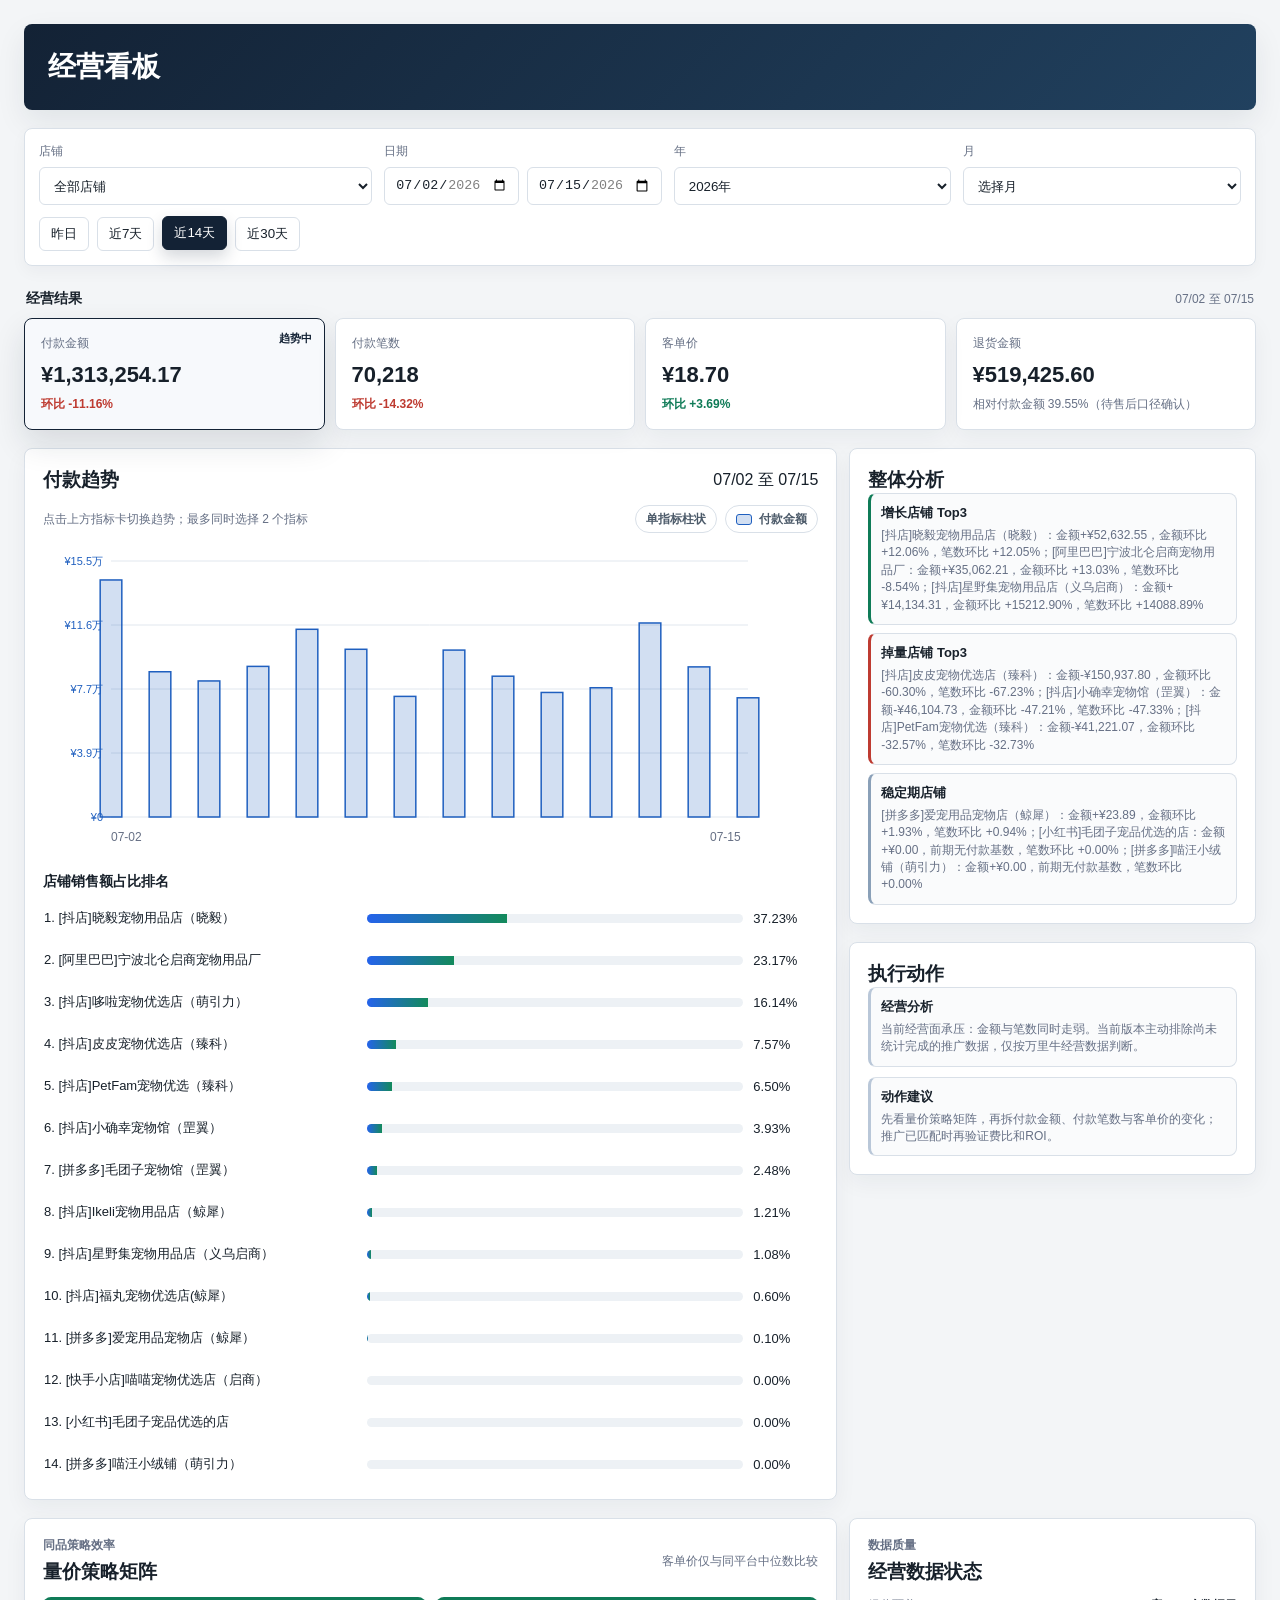
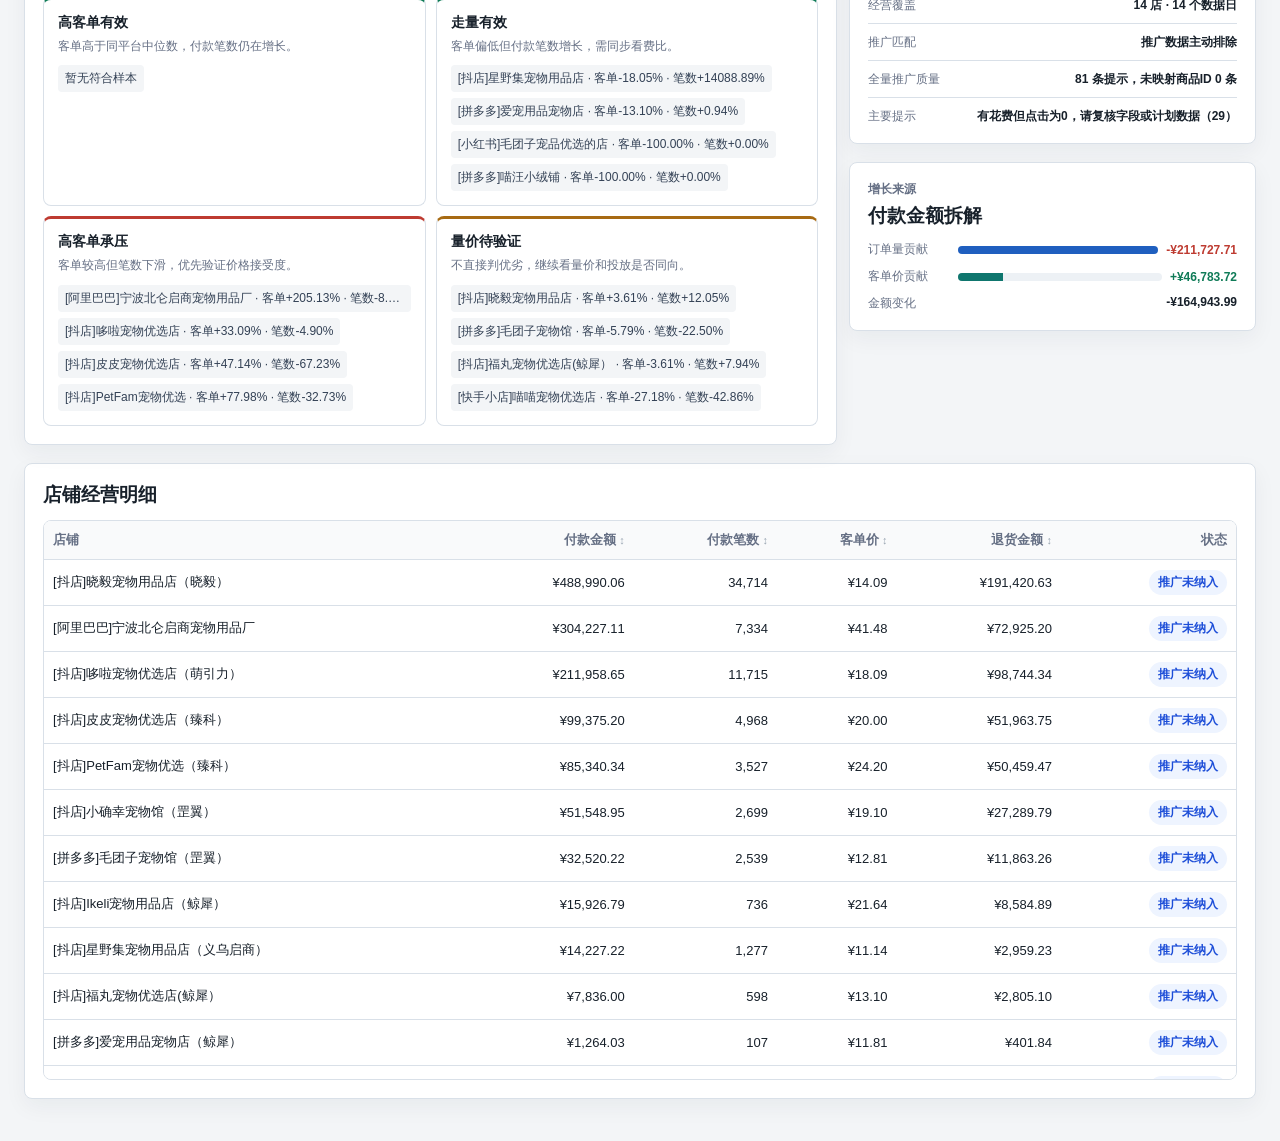
==== commit ab623a3b: "Add files via upload" ====
--- a/index.html
+++ b/index.html
@@ -128,11 +128,11 @@
   <section class="panel"><div class="panel-head"><h3 id="tableTitle">店铺汇总明细</h3></div><div class="table-wrap"><table id="table"></table></div></section>
 </main>
 <script>
-const rows = [{"date": "2026-04-04", "shop": "[抖店]Ikeli宠物用品店（鲸犀）", "amount": 11088.84, "orders": 489, "aov": 22.68, "grossProfit": 12711.12, "returnAmount": 0.0, "source": "/Users/zhuhaibo/Documents/宠物 | 数据抓取/outputs/wanliniu_历史日级_来自旧HTML_2026-04-04_2026-07-07_销售日报表.csv", "adSpend": 2400.0, "adGmv": 5798.3, "adOrders": 251.96, "impressions": 79442.0, "clicks": 3182.0, "netOrders": 232.92, "cpaSpend": 2400.0, "netCpaSpend": 2400.0, "conversionClicks": 3182.0, "promotionMatched": true}, {"date": "2026-04-04", "shop": "[抖店]PetFam宠物优选（臻科）", "amount": 17033.12, "orders": 1343, "aov": 12.68, "grossProfit": 4695.26, "returnAmount": 0.0, "source": "/Users/zhuhaibo/Documents/宠物 | 数据抓取/outputs/wanliniu_历史日级_来自旧HTML_2026-04-04_2026-07-07_销售日报表.csv", "adSpend": 2662.29, "adGmv": 16050.12, "adOrders": 1261.75, "impressions": 193205.0, "clicks": 8978.0, "netOrders": 1183.24, "cpaSpend": 2662.29, "netCpaSpend": 2662.29, "conversionClicks": 8978.0, "promotionMatched": true}, {"date": "2026-04-04", "shop": "[抖店]小确幸宠物馆（罡翼）", "amount": 329.89, "orders": 10, "aov": 32.99, "grossProfit": 113.06, "returnAmount": 0.0, "source": "/Users/zhuhaibo/Documents/宠物 | 数据抓取/outputs/wanliniu_历史日级_来自旧HTML_2026-04-04_2026-07-07_销售日报表.csv", "adSpend": 98.76, "adGmv": 359.88, "adOrders": 11.0, "impressions": 1613.0, "clicks": 49.0, "netOrders": 9.0, "cpaSpend": 98.76, "netCpaSpend": 98.76, "conversionClicks": 49.0, "promotionMatched": true}, {"date": "2026-04-04", "shop": "[拼多多]喵汪小绒铺（萌引力）", "amount": 13.8, "orders": 1, "aov": 13.8, "grossProfit": 6.75, "returnAmount": 0.0, "source": "/Users/zhuhaibo/Documents/宠物 | 数据抓取/outputs/wanliniu_历史日级_来自旧HTML_2026-04-04_2026-07-07_销售日报表.csv", "adSpend": 0.0, "adGmv": 0.0, "adOrders": 0.0, "impressions": 0.0, "clicks": 0.0, "netOrders": 0.0, "cpaSpend": 0.0, "netCpaSpend": 0.0, "conversionClicks": 0.0, "promotionMatched": false}, {"date": "2026-04-04", "shop": "[拼多多]毛团子宠物馆（罡翼）", "amount": 9538.98, "orders": 776, "aov": 12.29, "grossProfit": 6138.6, "returnAmount": 0.0, "source": "/Users/zhuhaibo/Documents/宠物 | 数据抓取/outputs/wanliniu_历史日级_来自旧HTML_2026-04-04_2026-07-07_销售日报表.csv", "adSpend": 0.0, "adGmv": 0.0, "adOrders": 0.0, "impressions": 0.0, "clicks": 0.0, "netOrders": 0.0, "cpaSpend": 0.0, "netCpaSpend": 0.0, "conversionClicks": 0.0, "promotionMatched": false}, {"date": "2026-04-04", "shop": "[拼多多]爱宠用品宠物店（鲸犀）", "amount": 306.33, "orders": 26, "aov": 11.78, "grossProfit": 315.5, "returnAmount": 0.0, "source": "/Users/zhuhaibo/Documents/宠物 | 数据抓取/outputs/wanliniu_历史日级_来自旧HTML_2026-04-04_2026-07-07_销售日报表.csv", "adSpend": 0.0, "adGmv": 0.0, "adOrders": 0.0, "impressions": 0.0, "clicks": 0.0, "netOrders": 0.0, "cpaSpend": 0.0, "netCpaSpend": 0.0, "conversionClicks": 0.0, "promotionMatched": false}, {"date": "2026-04-04", "shop": "[阿里巴巴]宁波北仑启商宠物用品厂", "amount": 0.0, "orders": 0, "aov": 0.0, "grossProfit": 0.0, "returnAmount": 0.0, "source": "/Users/zhuhaibo/Documents/宠物 | 数据抓取/outputs/wanliniu_历史日级_来自旧HTML_2026-04-04_2026-07-07_销售日报表.csv", "adSpend": 0.0, "adGmv": 0.0, "adOrders": 0.0, "impressions": 0.0, "clicks": 0.0, "netOrders": 0.0, "cpaSpend": 0.0, "netCpaSpend": 0.0, "conversionClicks": 0.0, "promotionMatched": false}, {"date": "2026-04-05", "shop": "[抖店]Ikeli宠物用品店（鲸犀）", "amount": 16680.01, "orders": 736, "aov": 22.66, "grossProfit": 8926.52, "returnAmount": 0.0, "source": "/Users/zhuhaibo/Documents/宠物 | 数据抓取/outputs/wanliniu_历史日级_来自旧HTML_2026-04-04_2026-07-07_销售日报表.csv", "adSpend": 4116.37, "adGmv": 9648.09, "adOrders": 427.98, "impressions": 122144.0, "clicks": 4441.0, "netOrders": 395.94, "cpaSpend": 4116.37, "netCpaSpend": 4116.37, "conversionClicks": 4441.0, "promotionMatched": true}, {"date": "2026-04-05", "shop": "[抖店]PetFam宠物优选（臻科）", "amount": 12254.1, "orders": 968, "aov": 12.66, "grossProfit": 7007.91, "returnAmount": 0.0, "source": "/Users/zhuhaibo/Documents/宠物 | 数据抓取/outputs/wanliniu_历史日级_来自旧HTML_2026-04-04_2026-07-07_销售日报表.csv", "adSpend": 1734.81, "adGmv": 11010.14, "adOrders": 863.09, "impressions": 113020.0, "clicks": 6234.0, "netOrders": 795.78, "cpaSpend": 1734.81, "netCpaSpend": 1734.81, "conversionClicks": 6234.0, "promotionMatched": true}, {"date": "2026-04-05", "shop": "[抖店]小确幸宠物馆（罡翼）", "amount": 425.85, "orders": 15, "aov": 28.39, "grossProfit": 191.89, "returnAmount": 0.0, "source": "/Users/zhuhaibo/Documents/宠物 | 数据抓取/outputs/wanliniu_历史日级_来自旧HTML_2026-04-04_2026-07-07_销售日报表.csv", "adSpend": 99.91, "adGmv": 269.91, "adOrders": 9.0, "impressions": 1261.0, "clicks": 39.0, "netOrders": 9.0, "cpaSpend": 99.91, "netCpaSpend": 99.91, "conversionClicks": 39.0, "promotionMatched": true}, {"date": "2026-04-05", "shop": "[拼多多]喵汪小绒铺（萌引力）", "amount": 27.6, "orders": 2, "aov": 13.8, "grossProfit": 6.75, "returnAmount": 0.0, "source": "/Users/zhuhaibo/Documents/宠物 | 数据抓取/outputs/wanliniu_历史日级_来自旧HTML_2026-04-04_2026-07-07_销售日报表.csv", "adSpend": 0.0, "adGmv": 0.0, "adOrders": 0.0, "impressions": 0.0, "clicks": 0.0, "netOrders": 0.0, "cpaSpend": 0.0, "netCpaSpend": 0.0, "conversionClicks": 0.0, "promotionMatched": false}, {"date": "2026-04-05", "shop": "[拼多多]毛团子宠物馆（罡翼）", "amount": 11192.79, "orders": 913, "aov": 12.26, "grossProfit": 5000.07, "returnAmount": 0.0, "source": "/Users/zhuhaibo/Documents/宠物 | 数据抓取/outputs/wanliniu_历史日级_来自旧HTML_2026-04-04_2026-07-07_销售日报表.csv", "adSpend": 0.0, "adGmv": 0.0, "adOrders": 0.0, "impressions": 0.0, "clicks": 0.0, "netOrders": 0.0, "cpaSpend": 0.0, "netCpaSpend": 0.0, "conversionClicks": 0.0, "promotionMatched": false}, {"date": "2026-04-05", "shop": "[拼多多]爱宠用品宠物店（鲸犀）", "amount": 1409.22, "orders": 116, "aov": 12.15, "grossProfit": 285.09, "returnAmount": 0.0, "source": "/Users/zhuhaibo/Documents/宠物 | 数据抓取/outputs/wanliniu_历史日级_来自旧HTML_2026-04-04_2026-07-07_销售日报表.csv", "adSpend": 0.0, "adGmv": 0.0, "adOrders": 0.0, "impressions": 0.0, "clicks": 0.0, "netOrders": 0.0, "cpaSpend": 0.0, "netCpaSpend": 0.0, "conversionClicks": 0.0, "promotionMatched": false}, {"date": "2026-04-05", "shop": "[阿里巴巴]宁波北仑启商宠物用品厂", "amount": 0.0, "orders": 0, "aov": 0.0, "grossProfit": 0.0, "returnAmount": 0.0, "source": "/Users/zhuhaibo/Documents/宠物 | 数据抓取/outputs/wanliniu_历史日级_来自旧HTML_2026-04-04_2026-07-07_销售日报表.csv", "adSpend": 0.0, "adGmv": 0.0, "adOrders": 0.0, "impressions": 0.0, "clicks": 0.0, "netOrders": 0.0, "cpaSpend": 0.0, "netCpaSpend": 0.0, "conversionClicks": 0.0, "promotionMatched": false}, {"date": "2026-04-06", "shop": "[抖店]Ikeli宠物用品店（鲸犀）", "amount": 20670.98, "orders": 900, "aov": 22.97, "grossProfit": 13818.57, "returnAmount": 0.0, "source": "/Users/zhuhaibo/Documents/宠物 | 数据抓取/outputs/wanliniu_历史日级_来自旧HTML_2026-04-04_2026-07-07_销售日报表.csv", "adSpend": 5548.36, "adGmv": 13244.33, "adOrders": 576.12, "impressions": 158937.0, "clicks": 5735.0, "netOrders": 540.8, "cpaSpend": 5548.36, "netCpaSpend": 5548.36, "conversionClicks": 5735.0, "promotionMatched": true}, {"date": "2026-04-06", "shop": "[抖店]PetFam宠物优选（臻科）", "amount": 31196.04, "orders": 2054, "aov": 15.19, "grossProfit": 6444.21, "returnAmount": 0.0, "source": "/Users/zhuhaibo/Documents/宠物 | 数据抓取/outputs/wanliniu_历史日级_来自旧HTML_2026-04-04_2026-07-07_销售日报表.csv", "adSpend": 2819.27, "adGmv": 12962.45, "adOrders": 912.39, "impressions": 155216.0, "clicks": 6195.0, "netOrders": 851.74, "cpaSpend": 2819.27, "netCpaSpend": 2819.27, "conversionClicks": 6195.0, "promotionMatched": true}, {"date": "2026-04-06", "shop": "[抖店]小确幸宠物馆（罡翼）", "amount": 119.96, "orders": 4, "aov": 29.99, "grossProfit": 78.25, "returnAmount": 0.0, "source": "/Users/zhuhaibo/Documents/宠物 | 数据抓取/outputs/wanliniu_历史日级_来自旧HTML_2026-04-04_2026-07-07_销售日报表.csv", "adSpend": 111.78, "adGmv": 149.95, "adOrders": 5.0, "impressions": 2005.0, "clicks": 43.0, "netOrders": 4.0, "cpaSpend": 111.78, "netCpaSpend": 111.78, "conversionClicks": 43.0, "promotionMatched": true}, {"date": "2026-04-06", "shop": "[拼多多]喵汪小绒铺（萌引力）", "amount": 0.0, "orders": 0, "aov": 0.0, "grossProfit": 6.75, "returnAmount": 0.0, "source": "/Users/zhuhaibo/Documents/宠物 | 数据抓取/outputs/wanliniu_历史日级_来自旧HTML_2026-04-04_2026-07-07_销售日报表.csv", "adSpend": 0.0, "adGmv": 0.0, "adOrders": 0.0, "impressions": 0.0, "clicks": 0.0, "netOrders": 0.0, "cpaSpend": 0.0, "netCpaSpend": 0.0, "conversionClicks": 0.0, "promotionMatched": false}, {"date": "2026-04-06", "shop": "[拼多多]毛团子宠物馆（罡翼）", "amount": 8505.81, "orders": 700, "aov": 12.15, "grossProfit": 3911.16, "returnAmount": 0.0, "source": "/Users/zhuhaibo/Documents/宠物 | 数据抓取/outputs/wanliniu_历史日级_来自旧HTML_2026-04-04_2026-07-07_销售日报表.csv", "adSpend": 0.0, "adGmv": 0.0, "adOrders": 0.0, "impressions": 0.0, "clicks": 0.0, "netOrders": 0.0, "cpaSpend": 0.0, "netCpaSpend": 0.0, "conversionClicks": 0.0, "promotionMatched": false}, {"date": "2026-04-06", "shop": "[拼多多]爱宠用品宠物店（鲸犀）", "amount": 2155.66, "orders": 176, "aov": 12.25, "grossProfit": 1033.86, "returnAmount": 0.0, "source": "/Users/zhuhaibo/Documents/宠物 | 数据抓取/outputs/wanliniu_历史日级_来自旧HTML_2026-04-04_2026-07-07_销售日报表.csv", "adSpend": 0.0, "adGmv": 0.0, "adOrders": 0.0, "impressions": 0.0, "clicks": 0.0, "netOrders": 0.0, "cpaSpend": 0.0, "netCpaSpend": 0.0, "conversionClicks": 0.0, "promotionMatched": false}, {"date": "2026-04-06", "shop": "[阿里巴巴]宁波北仑启商宠物用品厂", "amount": 0.0, "orders": 0, "aov": 0.0, "grossProfit": 0.0, "returnAmount": 0.0, "source": "/Users/zhuhaibo/Documents/宠物 | 数据抓取/outputs/wanliniu_历史日级_来自旧HTML_2026-04-04_2026-07-07_销售日报表.csv", "adSpend": 0.0, "adGmv": 0.0, "adOrders": 0.0, "impressions": 0.0, "clicks": 0.0, "netOrders": 0.0, "cpaSpend": 0.0, "netCpaSpend": 0.0, "conversionClicks": 0.0, "promotionMatched": false}, {"date": "2026-04-07", "shop": "[抖店]Ikeli宠物用品店（鲸犀）", "amount": 17308.67, "orders": 755, "aov": 22.93, "grossProfit": 11352.28, "returnAmount": 0.0, "source": "/Users/zhuhaibo/Documents/宠物 | 数据抓取/outputs/wanliniu_历史日级_来自旧HTML_2026-04-04_2026-07-07_销售日报表.csv", "adSpend": 5522.84, "adGmv": 12862.64, "adOrders": 561.16, "impressions": 156598.0, "clicks": 5585.0, "netOrders": 522.87, "cpaSpend": 5522.84, "netCpaSpend": 5522.84, "conversionClicks": 5585.0, "promotionMatched": true}, {"date": "2026-04-07", "shop": "[抖店]PetFam宠物优选（臻科）", "amount": 72199.66, "orders": 4489, "aov": 16.08, "grossProfit": 19211.65, "returnAmount": 0.0, "source": "/Users/zhuhaibo/Documents/宠物 | 数据抓取/outputs/wanliniu_历史日级_来自旧HTML_2026-04-04_2026-07-07_销售日报表.csv", "adSpend": 1543.66, "adGmv": 8971.82, "adOrders": 557.28, "impressions": 106847.0, "clicks": 4676.0, "netOrders": 530.47, "cpaSpend": 1543.66, "netCpaSpend": 1543.66, "conversionClicks": 4676.0, "promotionMatched": true}, {"date": "2026-04-07", "shop": "[抖店]小确幸宠物馆（罡翼）", "amount": 288.55, "orders": 19, "aov": 15.19, "grossProfit": 35.06, "returnAmount": 0.0, "source": "/Users/zhuhaibo/Documents/宠物 | 数据抓取/outputs/wanliniu_历史日级_来自旧HTML_2026-04-04_2026-07-07_销售日报表.csv", "adSpend": 107.13, "adGmv": 308.35, "adOrders": 20.99, "impressions": 3075.0, "clicks": 118.0, "netOrders": 19.98, "cpaSpend": 107.13, "netCpaSpend": 107.13, "conversionClicks": 118.0, "promotionMatched": true}, {"date": "2026-04-07", "shop": "[拼多多]喵汪小绒铺（萌引力）", "amount": 27.6, "orders": 2, "aov": 13.8, "grossProfit": 13.5, "returnAmount": 0.0, "source": "/Users/zhuhaibo/Documents/宠物 | 数据抓取/outputs/wanliniu_历史日级_来自旧HTML_2026-04-04_2026-07-07_销售日报表.csv", "adSpend": 0.0, "adGmv": 0.0, "adOrders": 0.0, "impressions": 0.0, "clicks": 0.0, "netOrders": 0.0, "cpaSpend": 0.0, "netCpaSpend": 0.0, "conversionClicks": 0.0, "promotionMatched": false}, {"date": "2026-04-07", "shop": "[拼多多]毛团子宠物馆（罡翼）", "amount": 8026.73, "orders": 661, "aov": 12.14, "grossProfit": 3264.8, "returnAmount": 1450.39, "source": "/Users/zhuhaibo/Documents/宠物 | 数据抓取/outputs/wanliniu_历史日级_来自旧HTML_2026-04-04_2026-07-07_销售日报表.csv", "adSpend": 0.0, "adGmv": 0.0, "adOrders": 0.0, "impressions": 0.0, "clicks": 0.0, "netOrders": 0.0, "cpaSpend": 0.0, "netCpaSpend": 0.0, "conversionClicks": 0.0, "promotionMatched": false}, {"date": "2026-04-07", "shop": "[拼多多]爱宠用品宠物店（鲸犀）", "amount": 1689.3, "orders": 139, "aov": 12.15, "grossProfit": 643.18, "returnAmount": 0.0, "source": "/Users/zhuhaibo/Documents/宠物 | 数据抓取/outputs/wanliniu_历史日级_来自旧HTML_2026-04-04_2026-07-07_销售日报表.csv", "adSpend": 0.0, "adGmv": 0.0, "adOrders": 0.0, "impressions": 0.0, "clicks": 0.0, "netOrders": 0.0, "cpaSpend": 0.0, "netCpaSpend": 0.0, "conversionClicks": 0.0, "promotionMatched": false}, {"date": "2026-04-07", "shop": "[阿里巴巴]宁波北仑启商宠物用品厂", "amount": 0.0, "orders": 0, "aov": 0.0, "grossProfit": 0.0, "returnAmount": 0.0, "source": "/Users/zhuhaibo/Documents/宠物 | 数据抓取/outputs/wanliniu_历史日级_来自旧HTML_2026-04-04_2026-07-07_销售日报表.csv", "adSpend": 0.0, "adGmv": 0.0, "adOrders": 0.0, "impressions": 0.0, "clicks": 0.0, "netOrders": 0.0, "cpaSpend": 0.0, "netCpaSpend": 0.0, "conversionClicks": 0.0, "promotionMatched": false}, {"date": "2026-04-08", "shop": "[抖店]Ikeli宠物用品店（鲸犀）", "amount": 13836.74, "orders": 607, "aov": 22.8, "grossProfit": 9095.12, "returnAmount": 317.85, "source": "/Users/zhuhaibo/Documents/宠物 | 数据抓取/outputs/wanliniu_历史日级_来自旧HTML_2026-04-04_2026-07-07_销售日报表.csv", "adSpend": 5027.76, "adGmv": 11358.85, "adOrders": 494.22, "impressions": 145119.0, "clicks": 4735.0, "netOrders": 464.82, "cpaSpend": 5027.76, "netCpaSpend": 5027.76, "conversionClicks": 4735.0, "promotionMatched": true}, {"date": "2026-04-08", "shop": "[抖店]PetFam宠物优选（臻科）", "amount": 43641.41, "orders": 2514, "aov": 17.36, "grossProfit": 25830.44, "returnAmount": 524.13, "source": "/Users/zhuhaibo/Documents/宠物 | 数据抓取/outputs/wanliniu_历史日级_来自旧HTML_2026-04-04_2026-07-07_销售日报表.csv", "adSpend": 3766.09, "adGmv": 13787.09, "adOrders": 789.54, "impressions": 278531.0, "clicks": 6143.0, "netOrders": 735.56, "cpaSpend": 3766.09, "netCpaSpend": 3766.09, "conversionClicks": 6143.0, "promotionMatched": true}, {"date": "2026-04-08", "shop": "[抖店]小确幸宠物馆（罡翼）", "amount": 626.4, "orders": 41, "aov": 15.28, "grossProfit": 69.64, "returnAmount": 0.0, "source": "/Users/zhuhaibo/Documents/宠物 | 数据抓取/outputs/wanliniu_历史日级_来自旧HTML_2026-04-04_2026-07-07_销售日报表.csv", "adSpend": 159.63, "adGmv": 686.38, "adOrders": 43.02, "impressions": 5591.0, "clicks": 272.0, "netOrders": 41.04, "cpaSpend": 159.63, "netCpaSpend": 159.63, "conversionClicks": 272.0, "promotionMatched": true}, {"date": "2026-04-08", "shop": "[拼多多]喵汪小绒铺（萌引力）", "amount": 30.6, "orders": 1, "aov": 30.6, "grossProfit": 0.0, "returnAmount": 0.0, "source": "/Users/zhuhaibo/Documents/宠物 | 数据抓取/outputs/wanliniu_历史日级_来自旧HTML_2026-04-04_2026-07-07_销售日报表.csv", "adSpend": 0.0, "adGmv": 0.0, "adOrders": 0.0, "impressions": 0.0, "clicks": 0.0, "netOrders": 0.0, "cpaSpend": 0.0, "netCpaSpend": 0.0, "conversionClicks": 0.0, "promotionMatched": false}, {"date": "2026-04-08", "shop": "[拼多多]毛团子宠物馆（罡翼）", "amount": 8351.33, "orders": 681, "aov": 12.26, "grossProfit": 3467.69, "returnAmount": 1004.4, "source": "/Users/zhuhaibo/Documents/宠物 | 数据抓取/outputs/wanliniu_历史日级_来自旧HTML_2026-04-04_2026-07-07_销售日报表.csv", "adSpend": 0.0, "adGmv": 0.0, "adOrders": 0.0, "impressions": 0.0, "clicks": 0.0, "netOrders": 0.0, "cpaSpend": 0.0, "netCpaSpend": 0.0, "conversionClicks": 0.0, "promotionMatched": false}, {"date": "2026-04-08", "shop": "[拼多多]爱宠用品宠物店（鲸犀）", "amount": 955.26, "orders": 78, "aov": 12.25, "grossProfit": 629.03, "returnAmount": 818.64, "source": "/Users/zhuhaibo/Documents/宠物 | 数据抓取/outputs/wanliniu_历史日级_来自旧HTML_2026-04-04_2026-07-07_销售日报表.csv", "adSpend": 0.0, "adGmv": 0.0, "adOrders": 0.0, "impressions": 0.0, "clicks": 0.0, "netOrders": 0.0, "cpaSpend": 0.0, "netCpaSpend": 0.0, "conversionClicks": 0.0, "promotionMatched": false}, {"date": "2026-04-08", "shop": "[阿里巴巴]宁波北仑启商宠物用品厂", "amount": 0.0, "orders": 0, "aov": 0.0, "grossProfit": 0.0, "returnAmount": 0.0, "source": "/Users/zhuhaibo/Documents/宠物 | 数据抓取/outputs/wanliniu_历史日级_来自旧HTML_2026-04-04_2026-07-07_销售日报表.csv", "adSpend": 0.0, "adGmv": 0.0, "adOrders": 0.0, "impressions": 0.0, "clicks": 0.0, "netOrders": 0.0, "cpaSpend": 0.0, "netCpaSpend": 0.0, "conversionClicks": 0.0, "promotionMatched": false}, {"date": "2026-04-09", "shop": "[抖店]Ikeli宠物用品店（鲸犀）", "amount": 13029.92, "orders": 571, "aov": 22.82, "grossProfit": 9296.94, "returnAmount": 0.0, "source": "/Users/zhuhaibo/Documents/宠物 | 数据抓取/outputs/wanliniu_历史日级_来自旧HTML_2026-04-04_2026-07-07_销售日报表.csv", "adSpend": 4708.07, "adGmv": 10660.19, "adOrders": 462.82, "impressions": 126180.0, "clicks": 4474.0, "netOrders": 442.12, "cpaSpend": 4708.07, "netCpaSpend": 4708.07, "conversionClicks": 4474.0, "promotionMatched": true}, {"date": "2026-04-09", "shop": "[抖店]PetFam宠物优选（臻科）", "amount": 32572.68, "orders": 1810, "aov": 18.0, "grossProfit": 25454.2, "returnAmount": 0.0, "source": "/Users/zhuhaibo/Documents/宠物 | 数据抓取/outputs/wanliniu_历史日级_来自旧HTML_2026-04-04_2026-07-07_销售日报表.csv", "adSpend": 3020.93, "adGmv": 12110.84, "adOrders": 675.82, "impressions": 233894.0, "clicks": 6344.0, "netOrders": 630.67, "cpaSpend": 3020.93, "netCpaSpend": 3020.93, "conversionClicks": 6344.0, "promotionMatched": true}, {"date": "2026-04-09", "shop": "[抖店]哆啦宠物优选店（萌引力）", "amount": 0.0, "orders": 0, "aov": 0.0, "grossProfit": 0.0, "returnAmount": 0.0, "source": "/Users/zhuhaibo/Documents/宠物 | 数据抓取/outputs/wanliniu_历史日级_来自旧HTML_2026-04-04_2026-07-07_销售日报表.csv", "adSpend": 0.0, "adGmv": 0.0, "adOrders": 0.0, "impressions": 0.0, "clicks": 0.0, "netOrders": 0.0, "cpaSpend": 0.0, "netCpaSpend": 0.0, "conversionClicks": 0.0, "promotionMatched": false}, {"date": "2026-04-09", "shop": "[抖店]小确幸宠物馆（罡翼）", "amount": 694.83, "orders": 54, "aov": 12.87, "grossProfit": 70.76, "returnAmount": 0.0, "source": "/Users/zhuhaibo/Documents/宠物 | 数据抓取/outputs/wanliniu_历史日级_来自旧HTML_2026-04-04_2026-07-07_销售日报表.csv", "adSpend": 178.04, "adGmv": 787.6, "adOrders": 59.04, "impressions": 7007.0, "clicks": 374.0, "netOrders": 58.05, "cpaSpend": 178.04, "netCpaSpend": 178.04, "conversionClicks": 374.0, "promotionMatched": true}, {"date": "2026-04-09", "shop": "[拼多多]喵汪小绒铺（萌引力）", "amount": 13.8, "orders": 1, "aov": 13.8, "grossProfit": 25.1, "returnAmount": 0.0, "source": "/Users/zhuhaibo/Documents/宠物 | 数据抓取/outputs/wanliniu_历史日级_来自旧HTML_2026-04-04_2026-07-07_销售日报表.csv", "adSpend": 0.0, "adGmv": 0.0, "adOrders": 0.0, "impressions": 0.0, "clicks": 0.0, "netOrders": 0.0, "cpaSpend": 0.0, "netCpaSpend": 0.0, "conversionClicks": 0.0, "promotionMatched": false}, {"date": "2026-04-09", "shop": "[拼多多]毛团子宠物馆（罡翼）", "amount": 6430.32, "orders": 526, "aov": 12.22, "grossProfit": 3181.99, "returnAmount": 0.0, "source": "/Users/zhuhaibo/Documents/宠物 | 数据抓取/outputs/wanliniu_历史日级_来自旧HTML_2026-04-04_2026-07-07_销售日报表.csv", "adSpend": 0.0, "adGmv": 0.0, "adOrders": 0.0, "impressions": 0.0, "clicks": 0.0, "netOrders": 0.0, "cpaSpend": 0.0, "netCpaSpend": 0.0, "conversionClicks": 0.0, "promotionMatched": false}, {"date": "2026-04-09", "shop": "[拼多多]爱宠用品宠物店（鲸犀）", "amount": 1129.14, "orders": 93, "aov": 12.14, "grossProfit": 349.52, "returnAmount": 0.0, "source": "/Users/zhuhaibo/Documents/宠物 | 数据抓取/outputs/wanliniu_历史日级_来自旧HTML_2026-04-04_2026-07-07_销售日报表.csv", "adSpend": 0.0, "adGmv": 0.0, "adOrders": 0.0, "impressions": 0.0, "clicks": 0.0, "netOrders": 0.0, "cpaSpend": 0.0, "netCpaSpend": 0.0, "conversionClicks": 0.0, "promotionMatched": false}, {"date": "2026-04-09", "shop": "[阿里巴巴]宁波北仑启商宠物用品厂", "amount": 0.0, "orders": 0, "aov": 0.0, "grossProfit": 0.0, "returnAmount": 0.0, "source": "/Users/zhuhaibo/Documents/宠物 | 数据抓取/outputs/wanliniu_历史日级_来自旧HTML_2026-04-04_2026-07-07_销售日报表.csv", "adSpend": 0.0, "adGmv": 0.0, "adOrders": 0.0, "impressions": 0.0, "clicks": 0.0, "netOrders": 0.0, "cpaSpend": 0.0, "netCpaSpend": 0.0, "conversionClicks": 0.0, "promotionMatched": false}, {"date": "2026-04-10", "shop": "[小红书]毛团子宠品优选的店", "amount": 0.0, "orders": 0, "aov": 0.0, "grossProfit": 0.0, "returnAmount": 0.0, "source": "/Users/zhuhaibo/Documents/宠物 | 数据抓取/outputs/wanliniu_历史日级_来自旧HTML_2026-04-04_2026-07-07_销售日报表.csv", "adSpend": 0.0, "adGmv": 0.0, "adOrders": 0.0, "impressions": 0.0, "clicks": 0.0, "netOrders": 0.0, "cpaSpend": 0.0, "netCpaSpend": 0.0, "conversionClicks": 0.0, "promotionMatched": false}, {"date": "2026-04-10", "shop": "[抖店]Ikeli宠物用品店（鲸犀）", "amount": 10530.74, "orders": 470, "aov": 22.41, "grossProfit": 10029.49, "returnAmount": 3453.36, "source": "/Users/zhuhaibo/Documents/宠物 | 数据抓取/outputs/wanliniu_历史日级_来自旧HTML_2026-04-04_2026-07-07_销售日报表.csv", "adSpend": 3782.48, "adGmv": 8435.9, "adOrders": 373.94, "impressions": 104618.0, "clicks": 3765.0, "netOrders": 352.01, "cpaSpend": 3782.48, "netCpaSpend": 3782.48, "conversionClicks": 3765.0, "promotionMatched": true}, {"date": "2026-04-10", "shop": "[抖店]PetFam宠物优选（臻科）", "amount": 35223.2, "orders": 1958, "aov": 17.99, "grossProfit": 30004.08, "returnAmount": 0.0, "source": "/Users/zhuhaibo/Documents/宠物 | 数据抓取/outputs/wanliniu_历史日级_来自旧HTML_2026-04-04_2026-07-07_销售日报表.csv", "adSpend": 5930.79, "adGmv": 25214.01, "adOrders": 1398.77, "impressions": 448237.0, "clicks": 10956.0, "netOrders": 1312.12, "cpaSpend": 5930.79, "netCpaSpend": 5930.79, "conversionClicks": 10956.0, "promotionMatched": true}, {"date": "2026-04-10", "shop": "[抖店]哆啦宠物优选店（萌引力）", "amount": 0.0, "orders": 0, "aov": 0.0, "grossProfit": 0.0, "returnAmount": 0.0, "source": "/Users/zhuhaibo/Documents/宠物 | 数据抓取/outputs/wanliniu_历史日级_来自旧HTML_2026-04-04_2026-07-07_销售日报表.csv", "adSpend": 0.0, "adGmv": 0.0, "adOrders": 0.0, "impressions": 0.0, "clicks": 0.0, "netOrders": 0.0, "cpaSpend": 0.0, "netCpaSpend": 0.0, "conversionClicks": 0.0, "promotionMatched": false}, {"date": "2026-04-10", "shop": "[抖店]小确幸宠物馆（罡翼）", "amount": 1270.77, "orders": 100, "aov": 12.71, "grossProfit": 509.55, "returnAmount": 0.0, "source": "/Users/zhuhaibo/Documents/宠物 | 数据抓取/outputs/wanliniu_历史日级_来自旧HTML_2026-04-04_2026-07-07_销售日报表.csv", "adSpend": 177.42, "adGmv": 1429.46, "adOrders": 113.51, "impressions": 7929.0, "clicks": 581.0, "netOrders": 102.54, "cpaSpend": 177.42, "netCpaSpend": 177.42, "conversionClicks": 581.0, "promotionMatched": true}, {"date": "2026-04-10", "shop": "[拼多多]喵汪小绒铺（萌引力）", "amount": 28.6, "orders": 2, "aov": 14.3, "grossProfit": 0.0, "returnAmount": 0.0, "source": "/Users/zhuhaibo/Documents/宠物 | 数据抓取/outputs/wanliniu_历史日级_来自旧HTML_2026-04-04_2026-07-07_销售日报表.csv", "adSpend": 0.0, "adGmv": 0.0, "adOrders": 0.0, "impressions": 0.0, "clicks": 0.0, "netOrders": 0.0, "cpaSpend": 0.0, "netCpaSpend": 0.0, "conversionClicks": 0.0, "promotionMatched": false}, {"date": "2026-04-10", "shop": "[拼多多]毛团子宠物馆（罡翼）", "amount": 5319.72, "orders": 429, "aov": 12.4, "grossProfit": 2757.29, "returnAmount": 0.0, "source": "/Users/zhuhaibo/Documents/宠物 | 数据抓取/outputs/wanliniu_历史日级_来自旧HTML_2026-04-04_2026-07-07_销售日报表.csv", "adSpend": 0.0, "adGmv": 0.0, "adOrders": 0.0, "impressions": 0.0, "clicks": 0.0, "netOrders": 0.0, "cpaSpend": 0.0, "netCpaSpend": 0.0, "conversionClicks": 0.0, "promotionMatched": false}, {"date": "2026-04-10", "shop": "[拼多多]爱宠用品宠物店（鲸犀）", "amount": 1537.69, "orders": 127, "aov": 12.11, "grossProfit": 545.4, "returnAmount": 0.0, "source": "/Users/zhuhaibo/Documents/宠物 | 数据抓取/outputs/wanliniu_历史日级_来自旧HTML_2026-04-04_2026-07-07_销售日报表.csv", "adSpend": 0.0, "adGmv": 0.0, "adOrders": 0.0, "impressions": 0.0, "clicks": 0.0, "netOrders": 0.0, "cpaSpend": 0.0, "netCpaSpend": 0.0, "conversionClicks": 0.0, "promotionMatched": false}, {"date": "2026-04-10", "shop": "[阿里巴巴]宁波北仑启商宠物用品厂", "amount": 0.0, "orders": 0, "aov": 0.0, "grossProfit": 0.0, "returnAmount": 0.0, "source": "/Users/zhuhaibo/Documents/宠物 | 数据抓取/outputs/wanliniu_历史日级_来自旧HTML_2026-04-04_2026-07-07_销售日报表.csv", "adSpend": 0.0, "adGmv": 0.0, "adOrders": 0.0, "impressions": 0.0, "clicks": 0.0, "netOrders": 0.0, "cpaSpend": 0.0, "netCpaSpend": 0.0, "conversionClicks": 0.0, "promotionMatched": false}, {"date": "2026-04-11", "shop": "[小红书]毛团子宠品优选的店", "amount": 0.0, "orders": 0, "aov": 0.0, "grossProfit": 0.0, "returnAmount": 0.0, "source": "/Users/zhuhaibo/Documents/宠物 | 数据抓取/outputs/wanliniu_历史日级_来自旧HTML_2026-04-04_2026-07-07_销售日报表.csv", "adSpend": 0.0, "adGmv": 0.0, "adOrders": 0.0, "impressions": 0.0, "clicks": 0.0, "netOrders": 0.0, "cpaSpend": 0.0, "netCpaSpend": 0.0, "conversionClicks": 0.0, "promotionMatched": false}, {"date": "2026-04-11", "shop": "[抖店]Ikeli宠物用品店（鲸犀）", "amount": 8667.78, "orders": 394, "aov": 22.0, "grossProfit": 6310.94, "returnAmount": 2316.53, "source": "/Users/zhuhaibo/Documents/宠物 | 数据抓取/outputs/wanliniu_历史日级_来自旧HTML_2026-04-04_2026-07-07_销售日报表.csv", "adSpend": 2521.22, "adGmv": 5996.04, "adOrders": 268.0, "impressions": 77913.0, "clicks": 2890.0, "netOrders": 246.97, "cpaSpend": 2521.22, "netCpaSpend": 2521.22, "conversionClicks": 2890.0, "promotionMatched": true}, {"date": "2026-04-11", "shop": "[抖店]PetFam宠物优选（臻科）", "amount": 68220.32, "orders": 3661, "aov": 18.63, "grossProfit": 29342.87, "returnAmount": 0.0, "source": "/Users/zhuhaibo/Documents/宠物 | 数据抓取/outputs/wanliniu_历史日级_来自旧HTML_2026-04-04_2026-07-07_销售日报表.csv", "adSpend": 14430.89, "adGmv": 57032.39, "adOrders": 3051.3, "impressions": 775788.0, "clicks": 21511.0, "netOrders": 2915.27, "cpaSpend": 14430.89, "netCpaSpend": 14430.89, "conversionClicks": 21511.0, "promotionMatched": true}, {"date": "2026-04-11", "shop": "[抖店]哆啦宠物优选店（萌引力）", "amount": 0.0, "orders": 0, "aov": 0.0, "grossProfit": 0.0, "returnAmount": 0.0, "source": "/Users/zhuhaibo/Documents/宠物 | 数据抓取/outputs/wanliniu_历史日级_来自旧HTML_2026-04-04_2026-07-07_销售日报表.csv", "adSpend": 0.0, "adGmv": 0.0, "adOrders": 0.0, "impressions": 0.0, "clicks": 0.0, "netOrders": 0.0, "cpaSpend": 0.0, "netCpaSpend": 0.0, "conversionClicks": 0.0, "promotionMatched": false}, {"date": "2026-04-11", "shop": "[抖店]小确幸宠物馆（罡翼）", "amount": 812.65, "orders": 66, "aov": 12.31, "grossProfit": 281.47, "returnAmount": 0.0, "source": "/Users/zhuhaibo/Documents/宠物 | 数据抓取/outputs/wanliniu_历史日级_来自旧HTML_2026-04-04_2026-07-07_销售日报表.csv", "adSpend": 177.22, "adGmv": 822.55, "adOrders": 66.88, "impressions": 8975.0, "clicks": 621.0, "netOrders": 63.17, "cpaSpend": 177.22, "netCpaSpend": 177.22, "conversionClicks": 621.0, "promotionMatched": true}, {"date": "2026-04-11", "shop": "[拼多多]喵汪小绒铺（萌引力）", "amount": 0.0, "orders": 0, "aov": 0.0, "grossProfit": 14.5, "returnAmount": 0.0, "source": "/Users/zhuhaibo/Documents/宠物 | 数据抓取/outputs/wanliniu_历史日级_来自旧HTML_2026-04-04_2026-07-07_销售日报表.csv", "adSpend": 0.0, "adGmv": 0.0, "adOrders": 0.0, "impressions": 0.0, "clicks": 0.0, "netOrders": 0.0, "cpaSpend": 0.0, "netCpaSpend": 0.0, "conversionClicks": 0.0, "promotionMatched": false}, {"date": "2026-04-11", "shop": "[拼多多]毛团子宠物馆（罡翼）", "amount": 4787.82, "orders": 389, "aov": 12.31, "grossProfit": 2124.3, "returnAmount": 0.0, "source": "/Users/zhuhaibo/Documents/宠物 | 数据抓取/outputs/wanliniu_历史日级_来自旧HTML_2026-04-04_2026-07-07_销售日报表.csv", "adSpend": 0.0, "adGmv": 0.0, "adOrders": 0.0, "impressions": 0.0, "clicks": 0.0, "netOrders": 0.0, "cpaSpend": 0.0, "netCpaSpend": 0.0, "conversionClicks": 0.0, "promotionMatched": false}, {"date": "2026-04-11", "shop": "[拼多多]爱宠用品宠物店（鲸犀）", "amount": 1165.5, "orders": 96, "aov": 12.14, "grossProfit": 695.71, "returnAmount": 0.0, "source": "/Users/zhuhaibo/Documents/宠物 | 数据抓取/outputs/wanliniu_历史日级_来自旧HTML_2026-04-04_2026-07-07_销售日报表.csv", "adSpend": 0.0, "adGmv": 0.0, "adOrders": 0.0, "impressions": 0.0, "clicks": 0.0, "netOrders": 0.0, "cpaSpend": 0.0, "netCpaSpend": 0.0, "conversionClicks": 0.0, "promotionMatched": false}, {"date": "2026-04-11", "shop": "[阿里巴巴]宁波北仑启商宠物用品厂", "amount": 0.0, "orders": 0, "aov": 0.0, "grossProfit": 0.0, "returnAmount": 0.0, "source": "/Users/zhuhaibo/Documents/宠物 | 数据抓取/outputs/wanliniu_历史日级_来自旧HTML_2026-04-04_2026-07-07_销售日报表.csv", "adSpend": 0.0, "adGmv": 0.0, "adOrders": 0.0, "impressions": 0.0, "clicks": 0.0, "netOrders": 0.0, "cpaSpend": 0.0, "netCpaSpend": 0.0, "conversionClicks": 0.0, "promotionMatched": false}, {"date": "2026-04-12", "shop": "[小红书]毛团子宠品优选的店", "amount": 0.0, "orders": 0, "aov": 0.0, "grossProfit": 0.0, "returnAmount": 0.0, "source": "/Users/zhuhaibo/Documents/宠物 | 数据抓取/outputs/wanliniu_历史日级_来自旧HTML_2026-04-04_2026-07-07_销售日报表.csv", "adSpend": 0.0, "adGmv": 0.0, "adOrders": 0.0, "impressions": 0.0, "clicks": 0.0, "netOrders": 0.0, "cpaSpend": 0.0, "netCpaSpend": 0.0, "conversionClicks": 0.0, "promotionMatched": false}, {"date": "2026-04-12", "shop": "[抖店]Ikeli宠物用品店（鲸犀）", "amount": 10826.61, "orders": 492, "aov": 22.01, "grossProfit": 6628.4, "returnAmount": 0.0, "source": "/Users/zhuhaibo/Documents/宠物 | 数据抓取/outputs/wanliniu_历史日级_来自旧HTML_2026-04-04_2026-07-07_销售日报表.csv", "adSpend": 2950.8, "adGmv": 7437.48, "adOrders": 333.06, "impressions": 101192.0, "clicks": 3512.0, "netOrders": 297.05, "cpaSpend": 2950.8, "netCpaSpend": 2950.8, "conversionClicks": 3512.0, "promotionMatched": true}, {"date": "2026-04-12", "shop": "[抖店]PetFam宠物优选（臻科）", "amount": 83643.63, "orders": 4356, "aov": 19.2, "grossProfit": 11764.1, "returnAmount": 0.0, "source": "/Users/zhuhaibo/Documents/宠物 | 数据抓取/outputs/wanliniu_历史日级_来自旧HTML_2026-04-04_2026-07-07_销售日报表.csv", "adSpend": 18126.33, "adGmv": 70018.41, "adOrders": 3634.63, "impressions": 1028349.0, "clicks": 28512.0, "netOrders": 3427.78, "cpaSpend": 18126.33, "netCpaSpend": 18126.33, "conversionClicks": 28512.0, "promotionMatched": true}, {"date": "2026-04-12", "shop": "[抖店]哆啦宠物优选店（萌引力）", "amount": 0.0, "orders": 0, "aov": 0.0, "grossProfit": 0.0, "returnAmount": 0.0, "source": "/Users/zhuhaibo/Documents/宠物 | 数据抓取/outputs/wanliniu_历史日级_来自旧HTML_2026-04-04_2026-07-07_销售日报表.csv", "adSpend": 0.0, "adGmv": 0.0, "adOrders": 0.0, "impressions": 0.0, "clicks": 0.0, "netOrders": 0.0, "cpaSpend": 0.0, "netCpaSpend": 0.0, "conversionClicks": 0.0, "promotionMatched": false}, {"date": "2026-04-12", "shop": "[抖店]小确幸宠物馆（罡翼）", "amount": 960.48, "orders": 89, "aov": 10.79, "grossProfit": 142.41, "returnAmount": 0.0, "source": "/Users/zhuhaibo/Documents/宠物 | 数据抓取/outputs/wanliniu_历史日级_来自旧HTML_2026-04-04_2026-07-07_销售日报表.csv", "adSpend": 174.81, "adGmv": 1006.26, "adOrders": 92.9, "impressions": 10155.0, "clicks": 732.0, "netOrders": 90.95, "cpaSpend": 174.81, "netCpaSpend": 174.81, "conversionClicks": 732.0, "promotionMatched": true}, {"date": "2026-04-12", "shop": "[拼多多]喵汪小绒铺（萌引力）", "amount": 42.4, "orders": 3, "aov": 14.13, "grossProfit": 14.5, "returnAmount": 0.0, "source": "/Users/zhuhaibo/Documents/宠物 | 数据抓取/outputs/wanliniu_历史日级_来自旧HTML_2026-04-04_2026-07-07_销售日报表.csv", "adSpend": 0.0, "adGmv": 0.0, "adOrders": 0.0, "impressions": 0.0, "clicks": 0.0, "netOrders": 0.0, "cpaSpend": 0.0, "netCpaSpend": 0.0, "conversionClicks": 0.0, "promotionMatched": false}, {"date": "2026-04-12", "shop": "[拼多多]毛团子宠物馆（罡翼）", "amount": 6570.71, "orders": 532, "aov": 12.35, "grossProfit": 2591.34, "returnAmount": 0.0, "source": "/Users/zhuhaibo/Documents/宠物 | 数据抓取/outputs/wanliniu_历史日级_来自旧HTML_2026-04-04_2026-07-07_销售日报表.csv", "adSpend": 0.0, "adGmv": 0.0, "adOrders": 0.0, "impressions": 0.0, "clicks": 0.0, "netOrders": 0.0, "cpaSpend": 0.0, "netCpaSpend": 0.0, "conversionClicks": 0.0, "promotionMatched": false}, {"date": "2026-04-12", "shop": "[拼多多]爱宠用品宠物店（鲸犀）", "amount": 1278.29, "orders": 104, "aov": 12.29, "grossProfit": 459.23, "returnAmount": 0.0, "source": "/Users/zhuhaibo/Documents/宠物 | 数据抓取/outputs/wanliniu_历史日级_来自旧HTML_2026-04-04_2026-07-07_销售日报表.csv", "adSpend": 0.0, "adGmv": 0.0, "adOrders": 0.0, "impressions": 0.0, "clicks": 0.0, "netOrders": 0.0, "cpaSpend": 0.0, "netCpaSpend": 0.0, "conversionClicks": 0.0, "promotionMatched": false}, {"date": "2026-04-12", "shop": "[阿里巴巴]宁波北仑启商宠物用品厂", "amount": 0.0, "orders": 0, "aov": 0.0, "grossProfit": 0.0, "returnAmount": 0.0, "source": "/Users/zhuhaibo/Documents/宠物 | 数据抓取/outputs/wanliniu_历史日级_来自旧HTML_2026-04-04_2026-07-07_销售日报表.csv", "adSpend": 0.0, "adGmv": 0.0, "adOrders": 0.0, "impressions": 0.0, "clicks": 0.0, "netOrders": 0.0, "cpaSpend": 0.0, "netCpaSpend": 0.0, "conversionClicks": 0.0, "promotionMatched": false}, {"date": "2026-04-13", "shop": "[小红书]毛团子宠品优选的店", "amount": 0.0, "orders": 0, "aov": 0.0, "grossProfit": 0.0, "returnAmount": 0.0, "source": "/Users/zhuhaibo/Documents/宠物 | 数据抓取/outputs/wanliniu_历史日级_来自旧HTML_2026-04-04_2026-07-07_销售日报表.csv", "adSpend": 0.0, "adGmv": 0.0, "adOrders": 0.0, "impressions": 0.0, "clicks": 0.0, "netOrders": 0.0, "cpaSpend": 0.0, "netCpaSpend": 0.0, "conversionClicks": 0.0, "promotionMatched": false}, {"date": "2026-04-13", "shop": "[抖店]Ikeli宠物用品店（鲸犀）", "amount": 11005.77, "orders": 494, "aov": 22.28, "grossProfit": 6707.32, "returnAmount": 3883.47, "source": "/Users/zhuhaibo/Documents/宠物 | 数据抓取/outputs/wanliniu_历史日级_来自旧HTML_2026-04-04_2026-07-07_销售日报表.csv", "adSpend": 3624.87, "adGmv": 8983.71, "adOrders": 401.14, "impressions": 107743.0, "clicks": 3812.0, "netOrders": 368.04, "cpaSpend": 3624.87, "netCpaSpend": 3624.87, "conversionClicks": 3812.0, "promotionMatched": true}, {"date": "2026-04-13", "shop": "[抖店]PetFam宠物优选（臻科）", "amount": 76422.24, "orders": 3811, "aov": 20.05, "grossProfit": 49728.38, "returnAmount": 0.0, "source": "/Users/zhuhaibo/Documents/宠物 | 数据抓取/outputs/wanliniu_历史日级_来自旧HTML_2026-04-04_2026-07-07_销售日报表.csv", "adSpend": 17416.79, "adGmv": 64263.91, "adOrders": 3207.51, "impressions": 858596.0, "clicks": 26327.0, "netOrders": 3034.28, "cpaSpend": 17416.79, "netCpaSpend": 17416.79, "conversionClicks": 26327.0, "promotionMatched": true}, {"date": "2026-04-13", "shop": "[抖店]哆啦宠物优选店（萌引力）", "amount": 0.0, "orders": 0, "aov": 0.0, "grossProfit": 0.0, "returnAmount": 0.0, "source": "/Users/zhuhaibo/Documents/宠物 | 数据抓取/outputs/wanliniu_历史日级_来自旧HTML_2026-04-04_2026-07-07_销售日报表.csv", "adSpend": 0.0, "adGmv": 0.0, "adOrders": 0.0, "impressions": 0.0, "clicks": 0.0, "netOrders": 0.0, "cpaSpend": 0.0, "netCpaSpend": 0.0, "conversionClicks": 0.0, "promotionMatched": false}, {"date": "2026-04-13", "shop": "[抖店]小确幸宠物馆（罡翼）", "amount": 1925.39, "orders": 179, "aov": 10.76, "grossProfit": 220.23, "returnAmount": 0.0, "source": "/Users/zhuhaibo/Documents/宠物 | 数据抓取/outputs/wanliniu_历史日级_来自旧HTML_2026-04-04_2026-07-07_销售日报表.csv", "adSpend": 173.87, "adGmv": 2016.95, "adOrders": 186.87, "impressions": 17876.0, "clicks": 1132.0, "netOrders": 179.04, "cpaSpend": 173.87, "netCpaSpend": 173.87, "conversionClicks": 1132.0, "promotionMatched": true}, {"date": "2026-04-13", "shop": "[拼多多]喵汪小绒铺（萌引力）", "amount": 82.8, "orders": 6, "aov": 13.8, "grossProfit": 46.65, "returnAmount": 0.0, "source": "/Users/zhuhaibo/Documents/宠物 | 数据抓取/outputs/wanliniu_历史日级_来自旧HTML_2026-04-04_2026-07-07_销售日报表.csv", "adSpend": 0.0, "adGmv": 0.0, "adOrders": 0.0, "impressions": 0.0, "clicks": 0.0, "netOrders": 0.0, "cpaSpend": 0.0, "netCpaSpend": 0.0, "conversionClicks": 0.0, "promotionMatched": false}, {"date": "2026-04-13", "shop": "[拼多多]毛团子宠物馆（罡翼）", "amount": 5714.54, "orders": 461, "aov": 12.4, "grossProfit": 2336.89, "returnAmount": 0.0, "source": "/Users/zhuhaibo/Documents/宠物 | 数据抓取/outputs/wanliniu_历史日级_来自旧HTML_2026-04-04_2026-07-07_销售日报表.csv", "adSpend": 0.0, "adGmv": 0.0, "adOrders": 0.0, "impressions": 0.0, "clicks": 0.0, "netOrders": 0.0, "cpaSpend": 0.0, "netCpaSpend": 0.0, "conversionClicks": 0.0, "promotionMatched": false}, {"date": "2026-04-13", "shop": "[拼多多]爱宠用品宠物店（鲸犀）", "amount": 817.74, "orders": 66, "aov": 12.39, "grossProfit": 409.72, "returnAmount": 0.0, "source": "/Users/zhuhaibo/Documents/宠物 | 数据抓取/outputs/wanliniu_历史日级_来自旧HTML_2026-04-04_2026-07-07_销售日报表.csv", "adSpend": 0.0, "adGmv": 0.0, "adOrders": 0.0, "impressions": 0.0, "clicks": 0.0, "netOrders": 0.0, "cpaSpend": 0.0, "netCpaSpend": 0.0, "conversionClicks": 0.0, "promotionMatched": false}, {"date": "2026-04-13", "shop": "[阿里巴巴]宁波北仑启商宠物用品厂", "amount": 0.0, "orders": 0, "aov": 0.0, "grossProfit": 0.0, "returnAmount": 0.0, "source": "/Users/zhuhaibo/Documents/宠物 | 数据抓取/outputs/wanliniu_历史日级_来自旧HTML_2026-04-04_2026-07-07_销售日报表.csv", "adSpend": 0.0, "adGmv": 0.0, "adOrders": 0.0, "impressions": 0.0, "clicks": 0.0, "netOrders": 0.0, "cpaSpend": 0.0, "netCpaSpend": 0.0, "conversionClicks": 0.0, "promotionMatched": false}, {"date": "2026-04-14", "shop": "[小红书]毛团子宠品优选的店", "amount": 0.0, "orders": 0, "aov": 0.0, "grossProfit": 0.0, "returnAmount": 0.0, "source": "/Users/zhuhaibo/Documents/宠物 | 数据抓取/outputs/wanliniu_历史日级_来自旧HTML_2026-04-04_2026-07-07_销售日报表.csv", "adSpend": 0.0, "adGmv": 0.0, "adOrders": 0.0, "impressions": 0.0, "clicks": 0.0, "netOrders": 0.0, "cpaSpend": 0.0, "netCpaSpend": 0.0, "conversionClicks": 0.0, "promotionMatched": false}, {"date": "2026-04-14", "shop": "[抖店]Ikeli宠物用品店（鲸犀）", "amount": 10839.71, "orders": 483, "aov": 22.44, "grossProfit": 6420.49, "returnAmount": 63.5, "source": "/Users/zhuhaibo/Documents/宠物 | 数据抓取/outputs/wanliniu_历史日级_来自旧HTML_2026-04-04_2026-07-07_销售日报表.csv", "adSpend": 3776.5, "adGmv": 9505.61, "adOrders": 419.94, "impressions": 106003.0, "clicks": 4078.0, "netOrders": 378.14, "cpaSpend": 3776.5, "netCpaSpend": 3776.5, "conversionClicks": 4078.0, "promotionMatched": true}, {"date": "2026-04-14", "shop": "[抖店]PetFam宠物优选（臻科）", "amount": 69791.53, "orders": 3477, "aov": 20.07, "grossProfit": 42058.09, "returnAmount": 0.0, "source": "/Users/zhuhaibo/Documents/宠物 | 数据抓取/outputs/wanliniu_历史日级_来自旧HTML_2026-04-04_2026-07-07_销售日报表.csv", "adSpend": 16535.23, "adGmv": 61215.23, "adOrders": 3050.78, "impressions": 889529.0, "clicks": 24348.0, "netOrders": 2870.7, "cpaSpend": 16535.23, "netCpaSpend": 16535.23, "conversionClicks": 24348.0, "promotionMatched": true}, {"date": "2026-04-14", "shop": "[抖店]哆啦宠物优选店（萌引力）", "amount": 0.0, "orders": 0, "aov": 0.0, "grossProfit": 0.0, "returnAmount": 0.0, "source": "/Users/zhuhaibo/Documents/宠物 | 数据抓取/outputs/wanliniu_历史日级_来自旧HTML_2026-04-04_2026-07-07_销售日报表.csv", "adSpend": 0.0, "adGmv": 0.0, "adOrders": 0.0, "impressions": 0.0, "clicks": 0.0, "netOrders": 0.0, "cpaSpend": 0.0, "netCpaSpend": 0.0, "conversionClicks": 0.0, "promotionMatched": false}, {"date": "2026-04-14", "shop": "[抖店]小确幸宠物馆（罡翼）", "amount": 1901.64, "orders": 156, "aov": 12.19, "grossProfit": 372.49, "returnAmount": 0.0, "source": "/Users/zhuhaibo/Documents/宠物 | 数据抓取/outputs/wanliniu_历史日级_来自旧HTML_2026-04-04_2026-07-07_销售日报表.csv", "adSpend": 176.36, "adGmv": 2187.03, "adOrders": 175.43, "impressions": 29628.0, "clicks": 1187.0, "netOrders": 160.78, "cpaSpend": 176.36, "netCpaSpend": 176.36, "conversionClicks": 1187.0, "promotionMatched": true}, {"date": "2026-04-14", "shop": "[拼多多]喵汪小绒铺（萌引力）", "amount": 55.2, "orders": 4, "aov": 13.8, "grossProfit": 6.75, "returnAmount": 0.0, "source": "/Users/zhuhaibo/Documents/宠物 | 数据抓取/outputs/wanliniu_历史日级_来自旧HTML_2026-04-04_2026-07-07_销售日报表.csv", "adSpend": 0.0, "adGmv": 0.0, "adOrders": 0.0, "impressions": 0.0, "clicks": 0.0, "netOrders": 0.0, "cpaSpend": 0.0, "netCpaSpend": 0.0, "conversionClicks": 0.0, "promotionMatched": false}, {"date": "2026-04-14", "shop": "[拼多多]毛团子宠物馆（罡翼）", "amount": 6169.95, "orders": 498, "aov": 12.39, "grossProfit": 2524.48, "returnAmount": 0.0, "source": "/Users/zhuhaibo/Documents/宠物 | 数据抓取/outputs/wanliniu_历史日级_来自旧HTML_2026-04-04_2026-07-07_销售日报表.csv", "adSpend": 0.0, "adGmv": 0.0, "adOrders": 0.0, "impressions": 0.0, "clicks": 0.0, "netOrders": 0.0, "cpaSpend": 0.0, "netCpaSpend": 0.0, "conversionClicks": 0.0, "promotionMatched": false}, {"date": "2026-04-14", "shop": "[拼多多]爱宠用品宠物店（鲸犀）", "amount": 500.22, "orders": 41, "aov": 12.2, "grossProfit": 249.85, "returnAmount": 0.0, "source": "/Users/zhuhaibo/Documents/宠物 | 数据抓取/outputs/wanliniu_历史日级_来自旧HTML_2026-04-04_2026-07-07_销售日报表.csv", "adSpend": 0.0, "adGmv": 0.0, "adOrders": 0.0, "impressions": 0.0, "clicks": 0.0, "netOrders": 0.0, "cpaSpend": 0.0, "netCpaSpend": 0.0, "conversionClicks": 0.0, "promotionMatched": false}, {"date": "2026-04-14", "shop": "[阿里巴巴]宁波北仑启商宠物用品厂", "amount": 5500.0, "orders": 1, "aov": 5500.0, "grossProfit": 0.0, "returnAmount": 0.0, "source": "/Users/zhuhaibo/Documents/宠物 | 数据抓取/outputs/wanliniu_历史日级_来自旧HTML_2026-04-04_2026-07-07_销售日报表.csv", "adSpend": 0.0, "adGmv": 0.0, "adOrders": 0.0, "impressions": 0.0, "clicks": 0.0, "netOrders": 0.0, "cpaSpend": 0.0, "netCpaSpend": 0.0, "conversionClicks": 0.0, "promotionMatched": false}, {"date": "2026-04-15", "shop": "[小红书]毛团子宠品优选的店", "amount": 0.0, "orders": 0, "aov": 0.0, "grossProfit": 0.0, "returnAmount": 0.0, "source": "/Users/zhuhaibo/Documents/宠物 | 数据抓取/outputs/wanliniu_历史日级_来自旧HTML_2026-04-04_2026-07-07_销售日报表.csv", "adSpend": 0.0, "adGmv": 0.0, "adOrders": 0.0, "impressions": 0.0, "clicks": 0.0, "netOrders": 0.0, "cpaSpend": 0.0, "netCpaSpend": 0.0, "conversionClicks": 0.0, "promotionMatched": false}, {"date": "2026-04-15", "shop": "[抖店]Ikeli宠物用品店（鲸犀）", "amount": 10081.36, "orders": 446, "aov": 22.6, "grossProfit": 6990.35, "returnAmount": 12.9, "source": "/Users/zhuhaibo/Documents/宠物 | 数据抓取/outputs/wanliniu_历史日级_来自旧HTML_2026-04-04_2026-07-07_销售日报表.csv", "adSpend": 3768.62, "adGmv": 9230.75, "adOrders": 405.09, "impressions": 107375.0, "clicks": 4072.0, "netOrders": 365.87, "cpaSpend": 3768.62, "netCpaSpend": 3768.62, "conversionClicks": 4072.0, "promotionMatched": true}, {"date": "2026-04-15", "shop": "[抖店]PetFam宠物优选（臻科）", "amount": 29721.14, "orders": 1480, "aov": 20.08, "grossProfit": 52223.27, "returnAmount": 0.0, "source": "/Users/zhuhaibo/Documents/宠物 | 数据抓取/outputs/wanliniu_历史日级_来自旧HTML_2026-04-04_2026-07-07_销售日报表.csv", "adSpend": 0.0, "adGmv": 59.97, "adOrders": 3.02, "impressions": 104815.0, "clicks": 3771.0, "netOrders": 0.0, "cpaSpend": 0.0, "netCpaSpend": 0.0, "conversionClicks": 3771.0, "promotionMatched": true}, {"date": "2026-04-15", "shop": "[抖店]哆啦宠物优选店（萌引力）", "amount": 0.0, "orders": 0, "aov": 0.0, "grossProfit": 0.0, "returnAmount": 0.0, "source": "/Users/zhuhaibo/Documents/宠物 | 数据抓取/outputs/wanliniu_历史日级_来自旧HTML_2026-04-04_2026-07-07_销售日报表.csv", "adSpend": 0.0, "adGmv": 0.0, "adOrders": 0.0, "impressions": 0.0, "clicks": 0.0, "netOrders": 0.0, "cpaSpend": 0.0, "netCpaSpend": 0.0, "conversionClicks": 0.0, "promotionMatched": false}, {"date": "2026-04-15", "shop": "[抖店]小确幸宠物馆（罡翼）", "amount": 1295.1, "orders": 90, "aov": 14.39, "grossProfit": 662.92, "returnAmount": 0.0, "source": "/Users/zhuhaibo/Documents/宠物 | 数据抓取/outputs/wanliniu_历史日级_来自旧HTML_2026-04-04_2026-07-07_销售日报表.csv", "adSpend": 155.84, "adGmv": 1148.24, "adOrders": 75.97, "impressions": 12301.0, "clicks": 593.0, "netOrders": 69.74, "cpaSpend": 155.84, "netCpaSpend": 155.84, "conversionClicks": 593.0, "promotionMatched": true}, {"date": "2026-04-15", "shop": "[拼多多]喵汪小绒铺（萌引力）", "amount": 27.6, "orders": 2, "aov": 13.8, "grossProfit": 19.65, "returnAmount": 0.0, "source": "/Users/zhuhaibo/Documents/宠物 | 数据抓取/outputs/wanliniu_历史日级_来自旧HTML_2026-04-04_2026-07-07_销售日报表.csv", "adSpend": 0.0, "adGmv": 0.0, "adOrders": 0.0, "impressions": 0.0, "clicks": 0.0, "netOrders": 0.0, "cpaSpend": 0.0, "netCpaSpend": 0.0, "conversionClicks": 0.0, "promotionMatched": false}, {"date": "2026-04-15", "shop": "[拼多多]毛团子宠物馆（罡翼）", "amount": 6158.34, "orders": 495, "aov": 12.44, "grossProfit": 2841.93, "returnAmount": 0.0, "source": "/Users/zhuhaibo/Documents/宠物 | 数据抓取/outputs/wanliniu_历史日级_来自旧HTML_2026-04-04_2026-07-07_销售日报表.csv", "adSpend": 0.0, "adGmv": 0.0, "adOrders": 0.0, "impressions": 0.0, "clicks": 0.0, "netOrders": 0.0, "cpaSpend": 0.0, "netCpaSpend": 0.0, "conversionClicks": 0.0, "promotionMatched": false}, {"date": "2026-04-15", "shop": "[拼多多]爱宠用品宠物店（鲸犀）", "amount": 335.16, "orders": 27, "aov": 12.41, "grossProfit": 191.04, "returnAmount": 0.0, "source": "/Users/zhuhaibo/Documents/宠物 | 数据抓取/outputs/wanliniu_历史日级_来自旧HTML_2026-04-04_2026-07-07_销售日报表.csv", "adSpend": 0.0, "adGmv": 0.0, "adOrders": 0.0, "impressions": 0.0, "clicks": 0.0, "netOrders": 0.0, "cpaSpend": 0.0, "netCpaSpend": 0.0, "conversionClicks": 0.0, "promotionMatched": false}, {"date": "2026-04-15", "shop": "[阿里巴巴]宁波北仑启商宠物用品厂", "amount": 236.5, "orders": 20, "aov": 11.82, "grossProfit": 82.05, "returnAmount": 0.0, "source": "/Users/zhuhaibo/Documents/宠物 | 数据抓取/outputs/wanliniu_历史日级_来自旧HTML_2026-04-04_2026-07-07_销售日报表.csv", "adSpend": 0.0, "adGmv": 0.0, "adOrders": 0.0, "impressions": 0.0, "clicks": 0.0, "netOrders": 0.0, "cpaSpend": 0.0, "netCpaSpend": 0.0, "conversionClicks": 0.0, "promotionMatched": false}, {"date": "2026-04-16", "shop": "[小红书]毛团子宠品优选的店", "amount": 0.0, "orders": 0, "aov": 0.0, "grossProfit": 0.0, "returnAmount": 0.0, "source": "/Users/zhuhaibo/Documents/宠物 | 数据抓取/outputs/wanliniu_历史日级_来自旧HTML_2026-04-04_2026-07-07_销售日报表.csv", "adSpend": 0.0, "adGmv": 0.0, "adOrders": 0.0, "impressions": 0.0, "clicks": 0.0, "netOrders": 0.0, "cpaSpend": 0.0, "netCpaSpend": 0.0, "conversionClicks": 0.0, "promotionMatched": false}, {"date": "2026-04-16", "shop": "[抖店]Ikeli宠物用品店（鲸犀）", "amount": 10884.83, "orders": 481, "aov": 22.63, "grossProfit": 8144.31, "returnAmount": 0.0, "source": "/Users/zhuhaibo/Documents/宠物 | 数据抓取/outputs/wanliniu_历史日级_来自旧HTML_2026-04-04_2026-07-07_销售日报表.csv", "adSpend": 3915.77, "adGmv": 9269.56, "adOrders": 408.05, "impressions": 102910.0, "clicks": 4155.0, "netOrders": 373.14, "cpaSpend": 3915.77, "netCpaSpend": 3915.77, "conversionClicks": 4155.0, "promotionMatched": true}, {"date": "2026-04-16", "shop": "[抖店]PetFam宠物优选（臻科）", "amount": 66306.87, "orders": 3307, "aov": 20.05, "grossProfit": 32165.2, "returnAmount": 2665.15, "source": "/Users/zhuhaibo/Documents/宠物 | 数据抓取/outputs/wanliniu_历史日级_来自旧HTML_2026-04-04_2026-07-07_销售日报表.csv", "adSpend": 14462.92, "adGmv": 51239.81, "adOrders": 2550.78, "impressions": 774217.0, "clicks": 18996.0, "netOrders": 2422.6, "cpaSpend": 14462.92, "netCpaSpend": 14462.92, "conversionClicks": 18996.0, "promotionMatched": true}, {"date": "2026-04-16", "shop": "[抖店]哆啦宠物优选店（萌引力）", "amount": 0.0, "orders": 0, "aov": 0.0, "grossProfit": 0.0, "returnAmount": 0.0, "source": "/Users/zhuhaibo/Documents/宠物 | 数据抓取/outputs/wanliniu_历史日级_来自旧HTML_2026-04-04_2026-07-07_销售日报表.csv", "adSpend": 0.0, "adGmv": 0.0, "adOrders": 0.0, "impressions": 0.0, "clicks": 0.0, "netOrders": 0.0, "cpaSpend": 0.0, "netCpaSpend": 0.0, "conversionClicks": 0.0, "promotionMatched": false}, {"date": "2026-04-16", "shop": "[抖店]小确幸宠物馆（罡翼）", "amount": 1857.54, "orders": 146, "aov": 12.72, "grossProfit": 621.39, "returnAmount": 0.0, "source": "/Users/zhuhaibo/Documents/宠物 | 数据抓取/outputs/wanliniu_历史日级_来自旧HTML_2026-04-04_2026-07-07_销售日报表.csv", "adSpend": 118.94, "adGmv": 1284.03, "adOrders": 96.66, "impressions": 9837.0, "clicks": 645.0, "netOrders": 90.48, "cpaSpend": 118.94, "netCpaSpend": 118.94, "conversionClicks": 645.0, "promotionMatched": true}, {"date": "2026-04-16", "shop": "[拼多多]喵汪小绒铺（萌引力）", "amount": 41.4, "orders": 3, "aov": 13.8, "grossProfit": 12.55, "returnAmount": 0.0, "source": "/Users/zhuhaibo/Documents/宠物 | 数据抓取/outputs/wanliniu_历史日级_来自旧HTML_2026-04-04_2026-07-07_销售日报表.csv", "adSpend": 0.0, "adGmv": 0.0, "adOrders": 0.0, "impressions": 0.0, "clicks": 0.0, "netOrders": 0.0, "cpaSpend": 0.0, "netCpaSpend": 0.0, "conversionClicks": 0.0, "promotionMatched": false}, {"date": "2026-04-16", "shop": "[拼多多]毛团子宠物馆（罡翼）", "amount": 7134.31, "orders": 573, "aov": 12.45, "grossProfit": 3006.21, "returnAmount": 0.0, "source": "/Users/zhuhaibo/Documents/宠物 | 数据抓取/outputs/wanliniu_历史日级_来自旧HTML_2026-04-04_2026-07-07_销售日报表.csv", "adSpend": 0.0, "adGmv": 0.0, "adOrders": 0.0, "impressions": 0.0, "clicks": 0.0, "netOrders": 0.0, "cpaSpend": 0.0, "netCpaSpend": 0.0, "conversionClicks": 0.0, "promotionMatched": false}, {"date": "2026-04-16", "shop": "[拼多多]爱宠用品宠物店（鲸犀）", "amount": 432.36, "orders": 36, "aov": 12.01, "grossProfit": 147.72, "returnAmount": 0.0, "source": "/Users/zhuhaibo/Documents/宠物 | 数据抓取/outputs/wanliniu_历史日级_来自旧HTML_2026-04-04_2026-07-07_销售日报表.csv", "adSpend": 0.0, "adGmv": 0.0, "adOrders": 0.0, "impressions": 0.0, "clicks": 0.0, "netOrders": 0.0, "cpaSpend": 0.0, "netCpaSpend": 0.0, "conversionClicks": 0.0, "promotionMatched": false}, {"date": "2026-04-16", "shop": "[阿里巴巴]宁波北仑启商宠物用品厂", "amount": 170.5, "orders": 15, "aov": 11.37, "grossProfit": 60.85, "returnAmount": 0.0, "source": "/Users/zhuhaibo/Documents/宠物 | 数据抓取/outputs/wanliniu_历史日级_来自旧HTML_2026-04-04_2026-07-07_销售日报表.csv", "adSpend": 0.0, "adGmv": 0.0, "adOrders": 0.0, "impressions": 0.0, "clicks": 0.0, "netOrders": 0.0, "cpaSpend": 0.0, "netCpaSpend": 0.0, "conversionClicks": 0.0, "promotionMatched": false}, {"date": "2026-04-17", "shop": "[小红书]毛团子宠品优选的店", "amount": 0.0, "orders": 0, "aov": 0.0, "grossProfit": 0.0, "returnAmount": 0.0, "source": "/Users/zhuhaibo/Documents/宠物 | 数据抓取/outputs/wanliniu_历史日级_来自旧HTML_2026-04-04_2026-07-07_销售日报表.csv", "adSpend": 0.0, "adGmv": 0.0, "adOrders": 0.0, "impressions": 0.0, "clicks": 0.0, "netOrders": 0.0, "cpaSpend": 0.0, "netCpaSpend": 0.0, "conversionClicks": 0.0, "promotionMatched": false}, {"date": "2026-04-17", "shop": "[抖店]Ikeli宠物用品店（鲸犀）", "amount": 8056.28, "orders": 355, "aov": 22.69, "grossProfit": 6542.36, "returnAmount": 0.0, "source": "/Users/zhuhaibo/Documents/宠物 | 数据抓取/outputs/wanliniu_历史日级_来自旧HTML_2026-04-04_2026-07-07_销售日报表.csv", "adSpend": 2979.53, "adGmv": 6845.81, "adOrders": 300.97, "impressions": 86032.0, "clicks": 3201.0, "netOrders": 288.0, "cpaSpend": 2979.53, "netCpaSpend": 2979.53, "conversionClicks": 3201.0, "promotionMatched": true}, {"date": "2026-04-17", "shop": "[抖店]PetFam宠物优选（臻科）", "amount": 84242.22, "orders": 4204, "aov": 20.04, "grossProfit": 26933.47, "returnAmount": 1400.16, "source": "/Users/zhuhaibo/Documents/宠物 | 数据抓取/outputs/wanliniu_历史日级_来自旧HTML_2026-04-04_2026-07-07_销售日报表.csv", "adSpend": 23909.46, "adGmv": 80053.85, "adOrders": 3991.56, "impressions": 1251518.0, "clicks": 27646.0, "netOrders": 3783.14, "cpaSpend": 23909.46, "netCpaSpend": 23909.46, "conversionClicks": 27646.0, "promotionMatched": true}, {"date": "2026-04-17", "shop": "[抖店]哆啦宠物优选店（萌引力）", "amount": 0.0, "orders": 0, "aov": 0.0, "grossProfit": 0.0, "returnAmount": 0.0, "source": "/Users/zhuhaibo/Documents/宠物 | 数据抓取/outputs/wanliniu_历史日级_来自旧HTML_2026-04-04_2026-07-07_销售日报表.csv", "adSpend": 0.0, "adGmv": 0.0, "adOrders": 0.0, "impressions": 0.0, "clicks": 0.0, "netOrders": 0.0, "cpaSpend": 0.0, "netCpaSpend": 0.0, "conversionClicks": 0.0, "promotionMatched": false}, {"date": "2026-04-17", "shop": "[抖店]小确幸宠物馆（罡翼）", "amount": 2082.36, "orders": 163, "aov": 12.78, "grossProfit": 444.81, "returnAmount": 0.0, "source": "/Users/zhuhaibo/Documents/宠物 | 数据抓取/outputs/wanliniu_历史日级_来自旧HTML_2026-04-04_2026-07-07_销售日报表.csv", "adSpend": 177.12, "adGmv": 2281.22, "adOrders": 179.02, "impressions": 18431.0, "clicks": 1237.0, "netOrders": 164.79, "cpaSpend": 177.12, "netCpaSpend": 177.12, "conversionClicks": 1237.0, "promotionMatched": true}, {"date": "2026-04-17", "shop": "[拼多多]喵汪小绒铺（萌引力）", "amount": 14.8, "orders": 1, "aov": 14.8, "grossProfit": 27.31, "returnAmount": 0.0, "source": "/Users/zhuhaibo/Documents/宠物 | 数据抓取/outputs/wanliniu_历史日级_来自旧HTML_2026-04-04_2026-07-07_销售日报表.csv", "adSpend": 0.0, "adGmv": 0.0, "adOrders": 0.0, "impressions": 0.0, "clicks": 0.0, "netOrders": 0.0, "cpaSpend": 0.0, "netCpaSpend": 0.0, "conversionClicks": 0.0, "promotionMatched": false}, {"date": "2026-04-17", "shop": "[拼多多]毛团子宠物馆（罡翼）", "amount": 12453.27, "orders": 1003, "aov": 12.42, "grossProfit": 4533.35, "returnAmount": 343.98, "source": "/Users/zhuhaibo/Documents/宠物 | 数据抓取/outputs/wanliniu_历史日级_来自旧HTML_2026-04-04_2026-07-07_销售日报表.csv", "adSpend": 0.0, "adGmv": 0.0, "adOrders": 0.0, "impressions": 0.0, "clicks": 0.0, "netOrders": 0.0, "cpaSpend": 0.0, "netCpaSpend": 0.0, "conversionClicks": 0.0, "promotionMatched": false}, {"date": "2026-04-17", "shop": "[拼多多]爱宠用品宠物店（鲸犀）", "amount": 785.99, "orders": 63, "aov": 12.48, "grossProfit": 290.5, "returnAmount": 0.0, "source": "/Users/zhuhaibo/Documents/宠物 | 数据抓取/outputs/wanliniu_历史日级_来自旧HTML_2026-04-04_2026-07-07_销售日报表.csv", "adSpend": 0.0, "adGmv": 0.0, "adOrders": 0.0, "impressions": 0.0, "clicks": 0.0, "netOrders": 0.0, "cpaSpend": 0.0, "netCpaSpend": 0.0, "conversionClicks": 0.0, "promotionMatched": false}, {"date": "2026-04-17", "shop": "[阿里巴巴]宁波北仑启商宠物用品厂", "amount": 420.4, "orders": 36, "aov": 11.68, "grossProfit": 117.64, "returnAmount": 0.0, "source": "/Users/zhuhaibo/Documents/宠物 | 数据抓取/outputs/wanliniu_历史日级_来自旧HTML_2026-04-04_2026-07-07_销售日报表.csv", "adSpend": 0.0, "adGmv": 0.0, "adOrders": 0.0, "impressions": 0.0, "clicks": 0.0, "netOrders": 0.0, "cpaSpend": 0.0, "netCpaSpend": 0.0, "conversionClicks": 0.0, "promotionMatched": false}, {"date": "2026-04-18", "shop": "[小红书]毛团子宠品优选的店", "amount": 0.0, "orders": 0, "aov": 0.0, "grossProfit": 0.0, "returnAmount": 0.0, "source": "/Users/zhuhaibo/Documents/宠物 | 数据抓取/outputs/wanliniu_历史日级_来自旧HTML_2026-04-04_2026-07-07_销售日报表.csv", "adSpend": 0.0, "adGmv": 0.0, "adOrders": 0.0, "impressions": 0.0, "clicks": 0.0, "netOrders": 0.0, "cpaSpend": 0.0, "netCpaSpend": 0.0, "conversionClicks": 0.0, "promotionMatched": false}, {"date": "2026-04-18", "shop": "[抖店]Ikeli宠物用品店（鲸犀）", "amount": 12050.49, "orders": 523, "aov": 23.04, "grossProfit": 6454.3, "returnAmount": 0.0, "source": "/Users/zhuhaibo/Documents/宠物 | 数据抓取/outputs/wanliniu_历史日级_来自旧HTML_2026-04-04_2026-07-07_销售日报表.csv", "adSpend": 4379.81, "adGmv": 11108.96, "adOrders": 484.01, "impressions": 109002.0, "clicks": 4585.0, "netOrders": 444.01, "cpaSpend": 4379.81, "netCpaSpend": 4379.81, "conversionClicks": 4585.0, "promotionMatched": true}, {"date": "2026-04-18", "shop": "[抖店]PetFam宠物优选（臻科）", "amount": 94578.54, "orders": 4721, "aov": 20.03, "grossProfit": 66120.1, "returnAmount": 0.0, "source": "/Users/zhuhaibo/Documents/宠物 | 数据抓取/outputs/wanliniu_历史日级_来自旧HTML_2026-04-04_2026-07-07_销售日报表.csv", "adSpend": 27037.04, "adGmv": 92058.86, "adOrders": 4590.33, "impressions": 1367691.0, "clicks": 33200.0, "netOrders": 4339.81, "cpaSpend": 27037.04, "netCpaSpend": 27037.04, "conversionClicks": 33200.0, "promotionMatched": true}, {"date": "2026-04-18", "shop": "[抖店]哆啦宠物优选店（萌引力）", "amount": 0.0, "orders": 0, "aov": 0.0, "grossProfit": 0.0, "returnAmount": 0.0, "source": "/Users/zhuhaibo/Documents/宠物 | 数据抓取/outputs/wanliniu_历史日级_来自旧HTML_2026-04-04_2026-07-07_销售日报表.csv", "adSpend": 0.0, "adGmv": 0.0, "adOrders": 0.0, "impressions": 0.0, "clicks": 0.0, "netOrders": 0.0, "cpaSpend": 0.0, "netCpaSpend": 0.0, "conversionClicks": 0.0, "promotionMatched": false}, {"date": "2026-04-18", "shop": "[抖店]小确幸宠物馆（罡翼）", "amount": 2351.09, "orders": 191, "aov": 12.31, "grossProfit": 1160.78, "returnAmount": 0.0, "source": "/Users/zhuhaibo/Documents/宠物 | 数据抓取/outputs/wanliniu_历史日级_来自旧HTML_2026-04-04_2026-07-07_销售日报表.csv", "adSpend": 218.29, "adGmv": 2600.88, "adOrders": 213.56, "impressions": 20205.0, "clicks": 1657.0, "netOrders": 199.89, "cpaSpend": 218.29, "netCpaSpend": 218.29, "conversionClicks": 1657.0, "promotionMatched": true}, {"date": "2026-04-18", "shop": "[拼多多]喵汪小绒铺（萌引力）", "amount": 27.6, "orders": 2, "aov": 13.8, "grossProfit": 0.0, "returnAmount": 0.0, "source": "/Users/zhuhaibo/Documents/宠物 | 数据抓取/outputs/wanliniu_历史日级_来自旧HTML_2026-04-04_2026-07-07_销售日报表.csv", "adSpend": 0.0, "adGmv": 0.0, "adOrders": 0.0, "impressions": 0.0, "clicks": 0.0, "netOrders": 0.0, "cpaSpend": 0.0, "netCpaSpend": 0.0, "conversionClicks": 0.0, "promotionMatched": false}, {"date": "2026-04-18", "shop": "[拼多多]毛团子宠物馆（罡翼）", "amount": 8154.82, "orders": 652, "aov": 12.51, "grossProfit": 3947.83, "returnAmount": 0.0, "source": "/Users/zhuhaibo/Documents/宠物 | 数据抓取/outputs/wanliniu_历史日级_来自旧HTML_2026-04-04_2026-07-07_销售日报表.csv", "adSpend": 0.0, "adGmv": 0.0, "adOrders": 0.0, "impressions": 0.0, "clicks": 0.0, "netOrders": 0.0, "cpaSpend": 0.0, "netCpaSpend": 0.0, "conversionClicks": 0.0, "promotionMatched": false}, {"date": "2026-04-18", "shop": "[拼多多]爱宠用品宠物店（鲸犀）", "amount": 549.36, "orders": 45, "aov": 12.21, "grossProfit": 289.1, "returnAmount": 0.0, "source": "/Users/zhuhaibo/Documents/宠物 | 数据抓取/outputs/wanliniu_历史日级_来自旧HTML_2026-04-04_2026-07-07_销售日报表.csv", "adSpend": 0.0, "adGmv": 0.0, "adOrders": 0.0, "impressions": 0.0, "clicks": 0.0, "netOrders": 0.0, "cpaSpend": 0.0, "netCpaSpend": 0.0, "conversionClicks": 0.0, "promotionMatched": false}, {"date": "2026-04-18", "shop": "[阿里巴巴]宁波北仑启商宠物用品厂", "amount": 610.0, "orders": 52, "aov": 11.73, "grossProfit": 248.8, "returnAmount": 0.0, "source": "/Users/zhuhaibo/Documents/宠物 | 数据抓取/outputs/wanliniu_历史日级_来自旧HTML_2026-04-04_2026-07-07_销售日报表.csv", "adSpend": 0.0, "adGmv": 0.0, "adOrders": 0.0, "impressions": 0.0, "clicks": 0.0, "netOrders": 0.0, "cpaSpend": 0.0, "netCpaSpend": 0.0, "conversionClicks": 0.0, "promotionMatched": false}, {"date": "2026-04-19", "shop": "[小红书]毛团子宠品优选的店", "amount": 0.0, "orders": 0, "aov": 0.0, "grossProfit": 0.0, "returnAmount": 0.0, "source": "/Users/zhuhaibo/Documents/宠物 | 数据抓取/outputs/wanliniu_历史日级_来自旧HTML_2026-04-04_2026-07-07_销售日报表.csv", "adSpend": 0.0, "adGmv": 0.0, "adOrders": 0.0, "impressions": 0.0, "clicks": 0.0, "netOrders": 0.0, "cpaSpend": 0.0, "netCpaSpend": 0.0, "conversionClicks": 0.0, "promotionMatched": false}, {"date": "2026-04-19", "shop": "[抖店]Ikeli宠物用品店（鲸犀）", "amount": 9981.15, "orders": 437, "aov": 22.84, "grossProfit": 7440.71, "returnAmount": 0.0, "source": "/Users/zhuhaibo/Documents/宠物 | 数据抓取/outputs/wanliniu_历史日级_来自旧HTML_2026-04-04_2026-07-07_销售日报表.csv", "adSpend": 3684.03, "adGmv": 8750.99, "adOrders": 381.13, "impressions": 88273.0, "clicks": 3959.0, "netOrders": 353.07, "cpaSpend": 3684.03, "netCpaSpend": 3684.03, "conversionClicks": 3959.0, "promotionMatched": true}, {"date": "2026-04-19", "shop": "[抖店]PetFam宠物优选（臻科）", "amount": 87583.64, "orders": 4370, "aov": 20.04, "grossProfit": 65052.78, "returnAmount": 0.0, "source": "/Users/zhuhaibo/Documents/宠物 | 数据抓取/outputs/wanliniu_历史日级_来自旧HTML_2026-04-04_2026-07-07_销售日报表.csv", "adSpend": 26836.98, "adGmv": 84031.71, "adOrders": 4180.22, "impressions": 1210571.0, "clicks": 30977.0, "netOrders": 3917.81, "cpaSpend": 26836.98, "netCpaSpend": 26836.98, "conversionClicks": 30977.0, "promotionMatched": true}, {"date": "2026-04-19", "shop": "[抖店]哆啦宠物优选店（萌引力）", "amount": 0.0, "orders": 0, "aov": 0.0, "grossProfit": 0.0, "returnAmount": 0.0, "source": "/Users/zhuhaibo/Documents/宠物 | 数据抓取/outputs/wanliniu_历史日级_来自旧HTML_2026-04-04_2026-07-07_销售日报表.csv", "adSpend": 0.0, "adGmv": 0.0, "adOrders": 0.0, "impressions": 0.0, "clicks": 0.0, "netOrders": 0.0, "cpaSpend": 0.0, "netCpaSpend": 0.0, "conversionClicks": 0.0, "promotionMatched": false}, {"date": "2026-04-19", "shop": "[抖店]小确幸宠物馆（罡翼）", "amount": 1947.45, "orders": 155, "aov": 12.56, "grossProfit": 901.58, "returnAmount": 0.0, "source": "/Users/zhuhaibo/Documents/宠物 | 数据抓取/outputs/wanliniu_历史日级_来自旧HTML_2026-04-04_2026-07-07_销售日报表.csv", "adSpend": 218.82, "adGmv": 2003.4, "adOrders": 160.43, "impressions": 19764.0, "clicks": 1258.0, "netOrders": 152.56, "cpaSpend": 218.82, "netCpaSpend": 218.82, "conversionClicks": 1258.0, "promotionMatched": true}, {"date": "2026-04-19", "shop": "[拼多多]喵汪小绒铺（萌引力）", "amount": 83.8, "orders": 6, "aov": 13.97, "grossProfit": 7.0, "returnAmount": 0.0, "source": "/Users/zhuhaibo/Documents/宠物 | 数据抓取/outputs/wanliniu_历史日级_来自旧HTML_2026-04-04_2026-07-07_销售日报表.csv", "adSpend": 0.0, "adGmv": 0.0, "adOrders": 0.0, "impressions": 0.0, "clicks": 0.0, "netOrders": 0.0, "cpaSpend": 0.0, "netCpaSpend": 0.0, "conversionClicks": 0.0, "promotionMatched": false}, {"date": "2026-04-19", "shop": "[拼多多]毛团子宠物馆（罡翼）", "amount": 7807.0, "orders": 624, "aov": 12.51, "grossProfit": 2948.8, "returnAmount": 0.0, "source": "/Users/zhuhaibo/Documents/宠物 | 数据抓取/outputs/wanliniu_历史日级_来自旧HTML_2026-04-04_2026-07-07_销售日报表.csv", "adSpend": 0.0, "adGmv": 0.0, "adOrders": 0.0, "impressions": 0.0, "clicks": 0.0, "netOrders": 0.0, "cpaSpend": 0.0, "netCpaSpend": 0.0, "conversionClicks": 0.0, "promotionMatched": false}, {"date": "2026-04-19", "shop": "[拼多多]爱宠用品宠物店（鲸犀）", "amount": 305.64, "orders": 25, "aov": 12.23, "grossProfit": 142.1, "returnAmount": 0.0, "source": "/Users/zhuhaibo/Documents/宠物 | 数据抓取/outputs/wanliniu_历史日级_来自旧HTML_2026-04-04_2026-07-07_销售日报表.csv", "adSpend": 0.0, "adGmv": 0.0, "adOrders": 0.0, "impressions": 0.0, "clicks": 0.0, "netOrders": 0.0, "cpaSpend": 0.0, "netCpaSpend": 0.0, "conversionClicks": 0.0, "promotionMatched": false}, {"date": "2026-04-19", "shop": "[阿里巴巴]宁波北仑启商宠物用品厂", "amount": 531.0, "orders": 46, "aov": 11.54, "grossProfit": 114.25, "returnAmount": 0.0, "source": "/Users/zhuhaibo/Documents/宠物 | 数据抓取/outputs/wanliniu_历史日级_来自旧HTML_2026-04-04_2026-07-07_销售日报表.csv", "adSpend": 0.0, "adGmv": 0.0, "adOrders": 0.0, "impressions": 0.0, "clicks": 0.0, "netOrders": 0.0, "cpaSpend": 0.0, "netCpaSpend": 0.0, "conversionClicks": 0.0, "promotionMatched": false}, {"date": "2026-04-20", "shop": "[小红书]毛团子宠品优选的店", "amount": 0.0, "orders": 0, "aov": 0.0, "grossProfit": 0.0, "returnAmount": 0.0, "source": "/Users/zhuhaibo/Documents/宠物 | 数据抓取/outputs/wanliniu_历史日级_来自旧HTML_2026-04-04_2026-07-07_销售日报表.csv", "adSpend": 0.0, "adGmv": 0.0, "adOrders": 0.0, "impressions": 0.0, "clicks": 0.0, "netOrders": 0.0, "cpaSpend": 0.0, "netCpaSpend": 0.0, "conversionClicks": 0.0, "promotionMatched": false}, {"date": "2026-04-20", "shop": "[抖店]Ikeli宠物用品店（鲸犀）", "amount": 7568.5, "orders": 331, "aov": 22.87, "grossProfit": 7996.21, "returnAmount": 0.0, "source": "/Users/zhuhaibo/Documents/宠物 | 数据抓取/outputs/wanliniu_历史日级_来自旧HTML_2026-04-04_2026-07-07_销售日报表.csv", "adSpend": 2803.55, "adGmv": 6320.25, "adOrders": 273.95, "impressions": 73277.0, "clicks": 2955.0, "netOrders": 249.04, "cpaSpend": 2803.55, "netCpaSpend": 2803.55, "conversionClicks": 2955.0, "promotionMatched": true}, {"date": "2026-04-20", "shop": "[抖店]PetFam宠物优选（臻科）", "amount": 72187.44, "orders": 3495, "aov": 20.65, "grossProfit": 60537.68, "returnAmount": 0.0, "source": "/Users/zhuhaibo/Documents/宠物 | 数据抓取/outputs/wanliniu_历史日级_来自旧HTML_2026-04-04_2026-07-07_销售日报表.csv", "adSpend": 22616.56, "adGmv": 69345.46, "adOrders": 3350.6, "impressions": 945951.0, "clicks": 26478.0, "netOrders": 3149.94, "cpaSpend": 22616.56, "netCpaSpend": 22616.56, "conversionClicks": 26478.0, "promotionMatched": true}, {"date": "2026-04-20", "shop": "[抖店]哆啦宠物优选店（萌引力）", "amount": 0.0, "orders": 0, "aov": 0.0, "grossProfit": 0.0, "returnAmount": 0.0, "source": "/Users/zhuhaibo/Documents/宠物 | 数据抓取/outputs/wanliniu_历史日级_来自旧HTML_2026-04-04_2026-07-07_销售日报表.csv", "adSpend": 0.0, "adGmv": 0.0, "adOrders": 0.0, "impressions": 0.0, "clicks": 0.0, "netOrders": 0.0, "cpaSpend": 0.0, "netCpaSpend": 0.0, "conversionClicks": 0.0, "promotionMatched": false}, {"date": "2026-04-20", "shop": "[抖店]小确幸宠物馆（罡翼）", "amount": 1521.91, "orders": 109, "aov": 13.96, "grossProfit": 722.4, "returnAmount": 0.0, "source": "/Users/zhuhaibo/Documents/宠物 | 数据抓取/outputs/wanliniu_历史日级_来自旧HTML_2026-04-04_2026-07-07_销售日报表.csv", "adSpend": 216.91, "adGmv": 1555.89, "adOrders": 110.65, "impressions": 17139.0, "clicks": 930.0, "netOrders": 104.86, "cpaSpend": 216.91, "netCpaSpend": 216.91, "conversionClicks": 930.0, "promotionMatched": true}, {"date": "2026-04-20", "shop": "[拼多多]喵汪小绒铺（萌引力）", "amount": 151.8, "orders": 11, "aov": 13.8, "grossProfit": 78.6, "returnAmount": 0.0, "source": "/Users/zhuhaibo/Documents/宠物 | 数据抓取/outputs/wanliniu_历史日级_来自旧HTML_2026-04-04_2026-07-07_销售日报表.csv", "adSpend": 0.0, "adGmv": 0.0, "adOrders": 0.0, "impressions": 0.0, "clicks": 0.0, "netOrders": 0.0, "cpaSpend": 0.0, "netCpaSpend": 0.0, "conversionClicks": 0.0, "promotionMatched": false}, {"date": "2026-04-20", "shop": "[拼多多]毛团子宠物馆（罡翼）", "amount": 8266.42, "orders": 659, "aov": 12.54, "grossProfit": 4051.89, "returnAmount": 0.0, "source": "/Users/zhuhaibo/Documents/宠物 | 数据抓取/outputs/wanliniu_历史日级_来自旧HTML_2026-04-04_2026-07-07_销售日报表.csv", "adSpend": 0.0, "adGmv": 0.0, "adOrders": 0.0, "impressions": 0.0, "clicks": 0.0, "netOrders": 0.0, "cpaSpend": 0.0, "netCpaSpend": 0.0, "conversionClicks": 0.0, "promotionMatched": false}, {"date": "2026-04-20", "shop": "[拼多多]爱宠用品宠物店（鲸犀）", "amount": 187.74, "orders": 15, "aov": 12.52, "grossProfit": 92.79, "returnAmount": 0.0, "source": "/Users/zhuhaibo/Documents/宠物 | 数据抓取/outputs/wanliniu_历史日级_来自旧HTML_2026-04-04_2026-07-07_销售日报表.csv", "adSpend": 0.0, "adGmv": 0.0, "adOrders": 0.0, "impressions": 0.0, "clicks": 0.0, "netOrders": 0.0, "cpaSpend": 0.0, "netCpaSpend": 0.0, "conversionClicks": 0.0, "promotionMatched": false}, {"date": "2026-04-20", "shop": "[阿里巴巴]宁波北仑启商宠物用品厂", "amount": 695.0, "orders": 60, "aov": 11.58, "grossProfit": 282.85, "returnAmount": 0.0, "source": "/Users/zhuhaibo/Documents/宠物 | 数据抓取/outputs/wanliniu_历史日级_来自旧HTML_2026-04-04_2026-07-07_销售日报表.csv", "adSpend": 0.0, "adGmv": 0.0, "adOrders": 0.0, "impressions": 0.0, "clicks": 0.0, "netOrders": 0.0, "cpaSpend": 0.0, "netCpaSpend": 0.0, "conversionClicks": 0.0, "promotionMatched": false}, {"date": "2026-04-21", "shop": "[小红书]毛团子宠品优选的店", "amount": 0.0, "orders": 0, "aov": 0.0, "grossProfit": 0.0, "returnAmount": 0.0, "source": "/Users/zhuhaibo/Documents/宠物 | 数据抓取/outputs/wanliniu_历史日级_来自旧HTML_2026-04-04_2026-07-07_销售日报表.csv", "adSpend": 0.0, "adGmv": 0.0, "adOrders": 0.0, "impressions": 0.0, "clicks": 0.0, "netOrders": 0.0, "cpaSpend": 0.0, "netCpaSpend": 0.0, "conversionClicks": 0.0, "promotionMatched": false}, {"date": "2026-04-21", "shop": "[抖店]Ikeli宠物用品店（鲸犀）", "amount": 7499.63, "orders": 329, "aov": 22.8, "grossProfit": 4571.05, "returnAmount": 19.99, "source": "/Users/zhuhaibo/Documents/宠物 | 数据抓取/outputs/wanliniu_历史日级_来自旧HTML_2026-04-04_2026-07-07_销售日报表.csv", "adSpend": 2859.95, "adGmv": 6550.06, "adOrders": 285.06, "impressions": 66787.0, "clicks": 3032.0, "netOrders": 256.02, "cpaSpend": 2859.95, "netCpaSpend": 2859.95, "conversionClicks": 3032.0, "promotionMatched": true}, {"date": "2026-04-21", "shop": "[抖店]PetFam宠物优选（臻科）", "amount": 76911.95, "orders": 3550, "aov": 21.67, "grossProfit": 39144.95, "returnAmount": 19.99, "source": "/Users/zhuhaibo/Documents/宠物 | 数据抓取/outputs/wanliniu_历史日级_来自旧HTML_2026-04-04_2026-07-07_销售日报表.csv", "adSpend": 25181.68, "adGmv": 77687.9, "adOrders": 3587.13, "impressions": 979922.0, "clicks": 23959.0, "netOrders": 3407.53, "cpaSpend": 25181.68, "netCpaSpend": 25181.68, "conversionClicks": 23959.0, "promotionMatched": true}, {"date": "2026-04-21", "shop": "[抖店]哆啦宠物优选店（萌引力）", "amount": 0.0, "orders": 0, "aov": 0.0, "grossProfit": 0.0, "returnAmount": 0.0, "source": "/Users/zhuhaibo/Documents/宠物 | 数据抓取/outputs/wanliniu_历史日级_来自旧HTML_2026-04-04_2026-07-07_销售日报表.csv", "adSpend": 0.0, "adGmv": 0.0, "adOrders": 0.0, "impressions": 0.0, "clicks": 0.0, "netOrders": 0.0, "cpaSpend": 0.0, "netCpaSpend": 0.0, "conversionClicks": 0.0, "promotionMatched": false}, {"date": "2026-04-21", "shop": "[抖店]小确幸宠物馆（罡翼）", "amount": 2175.37, "orders": 162, "aov": 13.43, "grossProfit": 659.16, "returnAmount": 0.0, "source": "/Users/zhuhaibo/Documents/宠物 | 数据抓取/outputs/wanliniu_历史日级_来自旧HTML_2026-04-04_2026-07-07_销售日报表.csv", "adSpend": 230.99, "adGmv": 2433.2, "adOrders": 180.51, "impressions": 20512.0, "clicks": 1105.0, "netOrders": 171.57, "cpaSpend": 230.99, "netCpaSpend": 230.99, "conversionClicks": 1105.0, "promotionMatched": true}, {"date": "2026-04-21", "shop": "[拼多多]喵汪小绒铺（萌引力）", "amount": 98.6, "orders": 7, "aov": 14.09, "grossProfit": 52.4, "returnAmount": 0.0, "source": "/Users/zhuhaibo/Documents/宠物 | 数据抓取/outputs/wanliniu_历史日级_来自旧HTML_2026-04-04_2026-07-07_销售日报表.csv", "adSpend": 0.0, "adGmv": 0.0, "adOrders": 0.0, "impressions": 0.0, "clicks": 0.0, "netOrders": 0.0, "cpaSpend": 0.0, "netCpaSpend": 0.0, "conversionClicks": 0.0, "promotionMatched": false}, {"date": "2026-04-21", "shop": "[拼多多]毛团子宠物馆（罡翼）", "amount": 6694.74, "orders": 533, "aov": 12.56, "grossProfit": 3439.36, "returnAmount": 0.0, "source": "/Users/zhuhaibo/Documents/宠物 | 数据抓取/outputs/wanliniu_历史日级_来自旧HTML_2026-04-04_2026-07-07_销售日报表.csv", "adSpend": 0.0, "adGmv": 0.0, "adOrders": 0.0, "impressions": 0.0, "clicks": 0.0, "netOrders": 0.0, "cpaSpend": 0.0, "netCpaSpend": 0.0, "conversionClicks": 0.0, "promotionMatched": false}, {"date": "2026-04-21", "shop": "[拼多多]爱宠用品宠物店（鲸犀）", "amount": 359.41, "orders": 30, "aov": 11.98, "grossProfit": 148.11, "returnAmount": 0.0, "source": "/Users/zhuhaibo/Documents/宠物 | 数据抓取/outputs/wanliniu_历史日级_来自旧HTML_2026-04-04_2026-07-07_销售日报表.csv", "adSpend": 0.0, "adGmv": 0.0, "adOrders": 0.0, "impressions": 0.0, "clicks": 0.0, "netOrders": 0.0, "cpaSpend": 0.0, "netCpaSpend": 0.0, "conversionClicks": 0.0, "promotionMatched": false}, {"date": "2026-04-21", "shop": "[阿里巴巴]宁波北仑启商宠物用品厂", "amount": 625.7, "orders": 54, "aov": 11.59, "grossProfit": 197.5, "returnAmount": 0.0, "source": "/Users/zhuhaibo/Documents/宠物 | 数据抓取/outputs/wanliniu_历史日级_来自旧HTML_2026-04-04_2026-07-07_销售日报表.csv", "adSpend": 0.0, "adGmv": 0.0, "adOrders": 0.0, "impressions": 0.0, "clicks": 0.0, "netOrders": 0.0, "cpaSpend": 0.0, "netCpaSpend": 0.0, "conversionClicks": 0.0, "promotionMatched": false}, {"date": "2026-04-22", "shop": "[小红书]毛团子宠品优选的店", "amount": 0.0, "orders": 0, "aov": 0.0, "grossProfit": 0.0, "returnAmount": 0.0, "source": "/Users/zhuhaibo/Documents/宠物 | 数据抓取/outputs/wanliniu_历史日级_来自旧HTML_2026-04-04_2026-07-07_销售日报表.csv", "adSpend": 0.0, "adGmv": 0.0, "adOrders": 0.0, "impressions": 0.0, "clicks": 0.0, "netOrders": 0.0, "cpaSpend": 0.0, "netCpaSpend": 0.0, "conversionClicks": 0.0, "promotionMatched": false}, {"date": "2026-04-22", "shop": "[抖店]Ikeli宠物用品店（鲸犀）", "amount": 7426.57, "orders": 324, "aov": 22.92, "grossProfit": 4614.98, "returnAmount": 0.0, "source": "/Users/zhuhaibo/Documents/宠物 | 数据抓取/outputs/wanliniu_历史日级_来自旧HTML_2026-04-04_2026-07-07_销售日报表.csv", "adSpend": 2739.08, "adGmv": 6222.2, "adOrders": 270.95, "impressions": 62676.0, "clicks": 2880.0, "netOrders": 255.0, "cpaSpend": 2739.08, "netCpaSpend": 2739.08, "conversionClicks": 2880.0, "promotionMatched": true}, {"date": "2026-04-22", "shop": "[抖店]PetFam宠物优选（臻科）", "amount": 78720.73, "orders": 3643, "aov": 21.61, "grossProfit": 49928.66, "returnAmount": 0.0, "source": "/Users/zhuhaibo/Documents/宠物 | 数据抓取/outputs/wanliniu_历史日级_来自旧HTML_2026-04-04_2026-07-07_销售日报表.csv", "adSpend": 27408.97, "adGmv": 78919.86, "adOrders": 3649.66, "impressions": 1017351.0, "clicks": 23418.0, "netOrders": 3447.67, "cpaSpend": 27408.97, "netCpaSpend": 27408.97, "conversionClicks": 23418.0, "promotionMatched": true}, {"date": "2026-04-22", "shop": "[抖店]哆啦宠物优选店（萌引力）", "amount": 19.98, "orders": 2, "aov": 9.99, "grossProfit": 5.48, "returnAmount": 0.0, "source": "/Users/zhuhaibo/Documents/宠物 | 数据抓取/outputs/wanliniu_历史日级_来自旧HTML_2026-04-04_2026-07-07_销售日报表.csv", "adSpend": 9.59, "adGmv": 0.0, "adOrders": 0.0, "impressions": 212.0, "clicks": 17.0, "netOrders": 0.0, "cpaSpend": 9.59, "netCpaSpend": 9.59, "conversionClicks": 17.0, "promotionMatched": true}, {"date": "2026-04-22", "shop": "[抖店]小确幸宠物馆（罡翼）", "amount": 2715.05, "orders": 195, "aov": 13.92, "grossProfit": 1275.68, "returnAmount": 0.0, "source": "/Users/zhuhaibo/Documents/宠物 | 数据抓取/outputs/wanliniu_历史日级_来自旧HTML_2026-04-04_2026-07-07_销售日报表.csv", "adSpend": 248.45, "adGmv": 2600.16, "adOrders": 183.77, "impressions": 22548.0, "clicks": 1178.0, "netOrders": 172.18, "cpaSpend": 248.45, "netCpaSpend": 248.45, "conversionClicks": 1178.0, "promotionMatched": true}, {"date": "2026-04-22", "shop": "[拼多多]喵汪小绒铺（萌引力）", "amount": 43.4, "orders": 3, "aov": 14.47, "grossProfit": 41.3, "returnAmount": 0.0, "source": "/Users/zhuhaibo/Documents/宠物 | 数据抓取/outputs/wanliniu_历史日级_来自旧HTML_2026-04-04_2026-07-07_销售日报表.csv", "adSpend": 0.0, "adGmv": 0.0, "adOrders": 0.0, "impressions": 0.0, "clicks": 0.0, "netOrders": 0.0, "cpaSpend": 0.0, "netCpaSpend": 0.0, "conversionClicks": 0.0, "promotionMatched": false}, {"date": "2026-04-22", "shop": "[拼多多]毛团子宠物馆（罡翼）", "amount": 6995.17, "orders": 557, "aov": 12.56, "grossProfit": 2683.67, "returnAmount": 0.0, "source": "/Users/zhuhaibo/Documents/宠物 | 数据抓取/outputs/wanliniu_历史日级_来自旧HTML_2026-04-04_2026-07-07_销售日报表.csv", "adSpend": 0.0, "adGmv": 0.0, "adOrders": 0.0, "impressions": 0.0, "clicks": 0.0, "netOrders": 0.0, "cpaSpend": 0.0, "netCpaSpend": 0.0, "conversionClicks": 0.0, "promotionMatched": false}, {"date": "2026-04-22", "shop": "[拼多多]爱宠用品宠物店（鲸犀）", "amount": 286.92, "orders": 24, "aov": 11.96, "grossProfit": 154.45, "returnAmount": 0.0, "source": "/Users/zhuhaibo/Documents/宠物 | 数据抓取/outputs/wanliniu_历史日级_来自旧HTML_2026-04-04_2026-07-07_销售日报表.csv", "adSpend": 0.0, "adGmv": 0.0, "adOrders": 0.0, "impressions": 0.0, "clicks": 0.0, "netOrders": 0.0, "cpaSpend": 0.0, "netCpaSpend": 0.0, "conversionClicks": 0.0, "promotionMatched": false}, {"date": "2026-04-22", "shop": "[阿里巴巴]宁波北仑启商宠物用品厂", "amount": 815.7, "orders": 69, "aov": 11.82, "grossProfit": 300.34, "returnAmount": 0.0, "source": "/Users/zhuhaibo/Documents/宠物 | 数据抓取/outputs/wanliniu_历史日级_来自旧HTML_2026-04-04_2026-07-07_销售日报表.csv", "adSpend": 0.0, "adGmv": 0.0, "adOrders": 0.0, "impressions": 0.0, "clicks": 0.0, "netOrders": 0.0, "cpaSpend": 0.0, "netCpaSpend": 0.0, "conversionClicks": 0.0, "promotionMatched": false}, {"date": "2026-04-23", "shop": "[小红书]毛团子宠品优选的店", "amount": 19.9, "orders": 1, "aov": 19.9, "grossProfit": 18.05, "returnAmount": 0.0, "source": "/Users/zhuhaibo/Documents/宠物 | 数据抓取/outputs/wanliniu_历史日级_来自旧HTML_2026-04-04_2026-07-07_销售日报表.csv", "adSpend": 0.0, "adGmv": 0.0, "adOrders": 0.0, "impressions": 0.0, "clicks": 0.0, "netOrders": 0.0, "cpaSpend": 0.0, "netCpaSpend": 0.0, "conversionClicks": 0.0, "promotionMatched": false}, {"date": "2026-04-23", "shop": "[抖店]Ikeli宠物用品店（鲸犀）", "amount": 7734.25, "orders": 337, "aov": 22.95, "grossProfit": 4897.09, "returnAmount": 0.0, "source": "/Users/zhuhaibo/Documents/宠物 | 数据抓取/outputs/wanliniu_历史日级_来自旧HTML_2026-04-04_2026-07-07_销售日报表.csv", "adSpend": 2742.01, "adGmv": 6351.85, "adOrders": 279.09, "impressions": 67162.0, "clicks": 2983.0, "netOrders": 258.95, "cpaSpend": 2742.01, "netCpaSpend": 2742.01, "conversionClicks": 2983.0, "promotionMatched": true}, {"date": "2026-04-23", "shop": "[抖店]PetFam宠物优选（臻科）", "amount": 65292.39, "orders": 3017, "aov": 21.64, "grossProfit": 45040.29, "returnAmount": 0.0, "source": "/Users/zhuhaibo/Documents/宠物 | 数据抓取/outputs/wanliniu_历史日级_来自旧HTML_2026-04-04_2026-07-07_销售日报表.csv", "adSpend": 22411.24, "adGmv": 65403.74, "adOrders": 3020.38, "impressions": 858295.0, "clicks": 22934.0, "netOrders": 2847.68, "cpaSpend": 22411.24, "netCpaSpend": 22411.24, "conversionClicks": 22934.0, "promotionMatched": true}, {"date": "2026-04-23", "shop": "[抖店]哆啦宠物优选店（萌引力）", "amount": 69.93, "orders": 7, "aov": 9.99, "grossProfit": 16.44, "returnAmount": 0.0, "source": "/Users/zhuhaibo/Documents/宠物 | 数据抓取/outputs/wanliniu_历史日级_来自旧HTML_2026-04-04_2026-07-07_销售日报表.csv", "adSpend": 37.98, "adGmv": 79.92, "adOrders": 8.0, "impressions": 1048.0, "clicks": 68.0, "netOrders": 6.99, "cpaSpend": 37.98, "netCpaSpend": 37.98, "conversionClicks": 68.0, "promotionMatched": true}, {"date": "2026-04-23", "shop": "[抖店]小确幸宠物馆（罡翼）", "amount": 2338.42, "orders": 158, "aov": 14.8, "grossProfit": 716.52, "returnAmount": 0.0, "source": "/Users/zhuhaibo/Documents/宠物 | 数据抓取/outputs/wanliniu_历史日级_来自旧HTML_2026-04-04_2026-07-07_销售日报表.csv", "adSpend": 247.48, "adGmv": 2468.35, "adOrders": 165.26, "impressions": 18858.0, "clicks": 1064.0, "netOrders": 156.13, "cpaSpend": 247.48, "netCpaSpend": 247.48, "conversionClicks": 1064.0, "promotionMatched": true}, {"date": "2026-04-23", "shop": "[拼多多]喵汪小绒铺（萌引力）", "amount": 0.0, "orders": 0, "aov": 0.0, "grossProfit": 15.1, "returnAmount": 0.0, "source": "/Users/zhuhaibo/Documents/宠物 | 数据抓取/outputs/wanliniu_历史日级_来自旧HTML_2026-04-04_2026-07-07_销售日报表.csv", "adSpend": 0.0, "adGmv": 0.0, "adOrders": 0.0, "impressions": 0.0, "clicks": 0.0, "netOrders": 0.0, "cpaSpend": 0.0, "netCpaSpend": 0.0, "conversionClicks": 0.0, "promotionMatched": false}, {"date": "2026-04-23", "shop": "[拼多多]毛团子宠物馆（罡翼）", "amount": 6967.13, "orders": 554, "aov": 12.58, "grossProfit": 3316.08, "returnAmount": 0.0, "source": "/Users/zhuhaibo/Documents/宠物 | 数据抓取/outputs/wanliniu_历史日级_来自旧HTML_2026-04-04_2026-07-07_销售日报表.csv", "adSpend": 0.0, "adGmv": 0.0, "adOrders": 0.0, "impressions": 0.0, "clicks": 0.0, "netOrders": 0.0, "cpaSpend": 0.0, "netCpaSpend": 0.0, "conversionClicks": 0.0, "promotionMatched": false}, {"date": "2026-04-23", "shop": "[拼多多]爱宠用品宠物店（鲸犀）", "amount": 302.58, "orders": 26, "aov": 11.64, "grossProfit": 106.69, "returnAmount": 0.0, "source": "/Users/zhuhaibo/Documents/宠物 | 数据抓取/outputs/wanliniu_历史日级_来自旧HTML_2026-04-04_2026-07-07_销售日报表.csv", "adSpend": 0.0, "adGmv": 0.0, "adOrders": 0.0, "impressions": 0.0, "clicks": 0.0, "netOrders": 0.0, "cpaSpend": 0.0, "netCpaSpend": 0.0, "conversionClicks": 0.0, "promotionMatched": false}, {"date": "2026-04-23", "shop": "[阿里巴巴]宁波北仑启商宠物用品厂", "amount": 3495.5, "orders": 69, "aov": 50.66, "grossProfit": 560.7, "returnAmount": 0.0, "source": "/Users/zhuhaibo/Documents/宠物 | 数据抓取/outputs/wanliniu_历史日级_来自旧HTML_2026-04-04_2026-07-07_销售日报表.csv", "adSpend": 0.0, "adGmv": 0.0, "adOrders": 0.0, "impressions": 0.0, "clicks": 0.0, "netOrders": 0.0, "cpaSpend": 0.0, "netCpaSpend": 0.0, "conversionClicks": 0.0, "promotionMatched": false}, {"date": "2026-04-24", "shop": "[小红书]毛团子宠品优选的店", "amount": 0.0, "orders": 0, "aov": 0.0, "grossProfit": 0.0, "returnAmount": 0.0, "source": "/Users/zhuhaibo/Documents/宠物 | 数据抓取/outputs/wanliniu_历史日级_来自旧HTML_2026-04-04_2026-07-07_销售日报表.csv", "adSpend": 0.0, "adGmv": 0.0, "adOrders": 0.0, "impressions": 0.0, "clicks": 0.0, "netOrders": 0.0, "cpaSpend": 0.0, "netCpaSpend": 0.0, "conversionClicks": 0.0, "promotionMatched": false}, {"date": "2026-04-24", "shop": "[快手小店]喵喵宠物优选店（启商）", "amount": 0.0, "orders": 0, "aov": 0.0, "grossProfit": 0.0, "returnAmount": 0.0, "source": "/Users/zhuhaibo/Documents/宠物 | 数据抓取/outputs/wanliniu_历史日级_来自旧HTML_2026-04-04_2026-07-07_销售日报表.csv", "adSpend": 0.0, "adGmv": 0.0, "adOrders": 0.0, "impressions": 0.0, "clicks": 0.0, "netOrders": 0.0, "cpaSpend": 0.0, "netCpaSpend": 0.0, "conversionClicks": 0.0, "promotionMatched": false}, {"date": "2026-04-24", "shop": "[抖店]Ikeli宠物用品店（鲸犀）", "amount": 6714.38, "orders": 298, "aov": 22.53, "grossProfit": 6269.3, "returnAmount": 0.0, "source": "/Users/zhuhaibo/Documents/宠物 | 数据抓取/outputs/wanliniu_历史日级_来自旧HTML_2026-04-04_2026-07-07_销售日报表.csv", "adSpend": 2672.93, "adGmv": 5733.0, "adOrders": 254.96, "impressions": 59502.0, "clicks": 2767.0, "netOrders": 237.09, "cpaSpend": 2672.93, "netCpaSpend": 2672.93, "conversionClicks": 2767.0, "promotionMatched": true}, {"date": "2026-04-24", "shop": "[抖店]PetFam宠物优选（臻科）", "amount": 65593.32, "orders": 3033, "aov": 21.63, "grossProfit": 61143.63, "returnAmount": 0.0, "source": "/Users/zhuhaibo/Documents/宠物 | 数据抓取/outputs/wanliniu_历史日级_来自旧HTML_2026-04-04_2026-07-07_销售日报表.csv", "adSpend": 21788.17, "adGmv": 65121.03, "adOrders": 3013.58, "impressions": 900577.0, "clicks": 23187.0, "netOrders": 2807.75, "cpaSpend": 21788.17, "netCpaSpend": 21788.17, "conversionClicks": 23187.0, "promotionMatched": true}, {"date": "2026-04-24", "shop": "[抖店]哆啦宠物优选店（萌引力）", "amount": 119.88, "orders": 12, "aov": 9.99, "grossProfit": 19.18, "returnAmount": 0.0, "source": "/Users/zhuhaibo/Documents/宠物 | 数据抓取/outputs/wanliniu_历史日级_来自旧HTML_2026-04-04_2026-07-07_销售日报表.csv", "adSpend": 49.14, "adGmv": 129.87, "adOrders": 13.0, "impressions": 1365.0, "clicks": 98.0, "netOrders": 11.99, "cpaSpend": 49.14, "netCpaSpend": 49.14, "conversionClicks": 98.0, "promotionMatched": true}, {"date": "2026-04-24", "shop": "[抖店]小确幸宠物馆（罡翼）", "amount": 2924.97, "orders": 202, "aov": 14.48, "grossProfit": 1405.78, "returnAmount": 0.0, "source": "/Users/zhuhaibo/Documents/宠物 | 数据抓取/outputs/wanliniu_历史日级_来自旧HTML_2026-04-04_2026-07-07_销售日报表.csv", "adSpend": 258.17, "adGmv": 2985.9, "adOrders": 209.03, "impressions": 28208.0, "clicks": 1311.0, "netOrders": 196.46, "cpaSpend": 258.17, "netCpaSpend": 258.17, "conversionClicks": 1311.0, "promotionMatched": true}, {"date": "2026-04-24", "shop": "[抖店]皮皮宠物优选店（臻科）", "amount": 0.0, "orders": 0, "aov": 0.0, "grossProfit": 0.0, "returnAmount": 0.0, "source": "/Users/zhuhaibo/Documents/宠物 | 数据抓取/outputs/wanliniu_历史日级_来自旧HTML_2026-04-04_2026-07-07_销售日报表.csv", "adSpend": 0.0, "adGmv": 0.0, "adOrders": 0.0, "impressions": 0.0, "clicks": 0.0, "netOrders": 0.0, "cpaSpend": 0.0, "netCpaSpend": 0.0, "conversionClicks": 0.0, "promotionMatched": false}, {"date": "2026-04-24", "shop": "[拼多多]喵汪小绒铺（萌引力）", "amount": 15.8, "orders": 1, "aov": 15.8, "grossProfit": 0.0, "returnAmount": 0.0, "source": "/Users/zhuhaibo/Documents/宠物 | 数据抓取/outputs/wanliniu_历史日级_来自旧HTML_2026-04-04_2026-07-07_销售日报表.csv", "adSpend": 0.0, "adGmv": 0.0, "adOrders": 0.0, "impressions": 0.0, "clicks": 0.0, "netOrders": 0.0, "cpaSpend": 0.0, "netCpaSpend": 0.0, "conversionClicks": 0.0, "promotionMatched": false}, {"date": "2026-04-24", "shop": "[拼多多]毛团子宠物馆（罡翼）", "amount": 6532.83, "orders": 515, "aov": 12.69, "grossProfit": 2923.13, "returnAmount": 0.0, "source": "/Users/zhuhaibo/Documents/宠物 | 数据抓取/outputs/wanliniu_历史日级_来自旧HTML_2026-04-04_2026-07-07_销售日报表.csv", "adSpend": 0.0, "adGmv": 0.0, "adOrders": 0.0, "impressions": 0.0, "clicks": 0.0, "netOrders": 0.0, "cpaSpend": 0.0, "netCpaSpend": 0.0, "conversionClicks": 0.0, "promotionMatched": false}, {"date": "2026-04-24", "shop": "[拼多多]爱宠用品宠物店（鲸犀）", "amount": 335.03, "orders": 27, "aov": 12.41, "grossProfit": 141.87, "returnAmount": 0.0, "source": "/Users/zhuhaibo/Documents/宠物 | 数据抓取/outputs/wanliniu_历史日级_来自旧HTML_2026-04-04_2026-07-07_销售日报表.csv", "adSpend": 0.0, "adGmv": 0.0, "adOrders": 0.0, "impressions": 0.0, "clicks": 0.0, "netOrders": 0.0, "cpaSpend": 0.0, "netCpaSpend": 0.0, "conversionClicks": 0.0, "promotionMatched": false}, {"date": "2026-04-24", "shop": "[阿里巴巴]宁波北仑启商宠物用品厂", "amount": 1269.49, "orders": 70, "aov": 18.14, "grossProfit": 1025.23, "returnAmount": 0.0, "source": "/Users/zhuhaibo/Documents/宠物 | 数据抓取/outputs/wanliniu_历史日级_来自旧HTML_2026-04-04_2026-07-07_销售日报表.csv", "adSpend": 0.0, "adGmv": 0.0, "adOrders": 0.0, "impressions": 0.0, "clicks": 0.0, "netOrders": 0.0, "cpaSpend": 0.0, "netCpaSpend": 0.0, "conversionClicks": 0.0, "promotionMatched": false}, {"date": "2026-04-25", "shop": "[小红书]毛团子宠品优选的店", "amount": 0.0, "orders": 0, "aov": 0.0, "grossProfit": 0.0, "returnAmount": 0.0, "source": "/Users/zhuhaibo/Documents/宠物 | 数据抓取/outputs/wanliniu_历史日级_来自旧HTML_2026-04-04_2026-07-07_销售日报表.csv", "adSpend": 0.0, "adGmv": 0.0, "adOrders": 0.0, "impressions": 0.0, "clicks": 0.0, "netOrders": 0.0, "cpaSpend": 0.0, "netCpaSpend": 0.0, "conversionClicks": 0.0, "promotionMatched": false}, {"date": "2026-04-25", "shop": "[快手小店]喵喵宠物优选店（启商）", "amount": 0.0, "orders": 0, "aov": 0.0, "grossProfit": 0.0, "returnAmount": 0.0, "source": "/Users/zhuhaibo/Documents/宠物 | 数据抓取/outputs/wanliniu_历史日级_来自旧HTML_2026-04-04_2026-07-07_销售日报表.csv", "adSpend": 0.0, "adGmv": 0.0, "adOrders": 0.0, "impressions": 0.0, "clicks": 0.0, "netOrders": 0.0, "cpaSpend": 0.0, "netCpaSpend": 0.0, "conversionClicks": 0.0, "promotionMatched": false}, {"date": "2026-04-25", "shop": "[抖店]Ikeli宠物用品店（鲸犀）", "amount": 6182.72, "orders": 274, "aov": 22.56, "grossProfit": 3978.13, "returnAmount": 0.0, "source": "/Users/zhuhaibo/Documents/宠物 | 数据抓取/outputs/wanliniu_历史日级_来自旧HTML_2026-04-04_2026-07-07_销售日报表.csv", "adSpend": 2054.11, "adGmv": 5180.34, "adOrders": 229.93, "impressions": 52170.0, "clicks": 2355.0, "netOrders": 207.93, "cpaSpend": 2054.11, "netCpaSpend": 2054.11, "conversionClicks": 2355.0, "promotionMatched": true}, {"date": "2026-04-25", "shop": "[抖店]PetFam宠物优选（臻科）", "amount": 80453.91, "orders": 3720, "aov": 21.63, "grossProfit": 33448.78, "returnAmount": 0.0, "source": "/Users/zhuhaibo/Documents/宠物 | 数据抓取/outputs/wanliniu_历史日级_来自旧HTML_2026-04-04_2026-07-07_销售日报表.csv", "adSpend": 27499.02, "adGmv": 81715.74, "adOrders": 3782.53, "impressions": 1019783.0, "clicks": 25952.0, "netOrders": 3507.53, "cpaSpend": 27499.02, "netCpaSpend": 27499.02, "conversionClicks": 25952.0, "promotionMatched": true}, {"date": "2026-04-25", "shop": "[抖店]哆啦宠物优选店（萌引力）", "amount": 269.73, "orders": 27, "aov": 9.99, "grossProfit": 12.6, "returnAmount": 0.0, "source": "/Users/zhuhaibo/Documents/宠物 | 数据抓取/outputs/wanliniu_历史日级_来自旧HTML_2026-04-04_2026-07-07_销售日报表.csv", "adSpend": 86.14, "adGmv": 299.7, "adOrders": 30.01, "impressions": 2574.0, "clicks": 222.0, "netOrders": 27.0, "cpaSpend": 86.14, "netCpaSpend": 86.14, "conversionClicks": 222.0, "promotionMatched": true}, {"date": "2026-04-25", "shop": "[抖店]小确幸宠物馆（罡翼）", "amount": 3815.37, "orders": 262, "aov": 14.56, "grossProfit": 1181.26, "returnAmount": 0.0, "source": "/Users/zhuhaibo/Documents/宠物 | 数据抓取/outputs/wanliniu_历史日级_来自旧HTML_2026-04-04_2026-07-07_销售日报表.csv", "adSpend": 298.72, "adGmv": 4053.81, "adOrders": 277.66, "impressions": 52623.0, "clicks": 1858.0, "netOrders": 266.15, "cpaSpend": 298.72, "netCpaSpend": 298.72, "conversionClicks": 1858.0, "promotionMatched": true}, {"date": "2026-04-25", "shop": "[抖店]皮皮宠物优选店（臻科）", "amount": 0.0, "orders": 0, "aov": 0.0, "grossProfit": 0.0, "returnAmount": 0.0, "source": "/Users/zhuhaibo/Documents/宠物 | 数据抓取/outputs/wanliniu_历史日级_来自旧HTML_2026-04-04_2026-07-07_销售日报表.csv", "adSpend": 0.0, "adGmv": 0.0, "adOrders": 0.0, "impressions": 0.0, "clicks": 0.0, "netOrders": 0.0, "cpaSpend": 0.0, "netCpaSpend": 0.0, "conversionClicks": 0.0, "promotionMatched": false}, {"date": "2026-04-25", "shop": "[拼多多]喵汪小绒铺（萌引力）", "amount": 0.0, "orders": 0, "aov": 0.0, "grossProfit": 8.55, "returnAmount": 0.0, "source": "/Users/zhuhaibo/Documents/宠物 | 数据抓取/outputs/wanliniu_历史日级_来自旧HTML_2026-04-04_2026-07-07_销售日报表.csv", "adSpend": 0.0, "adGmv": 0.0, "adOrders": 0.0, "impressions": 0.0, "clicks": 0.0, "netOrders": 0.0, "cpaSpend": 0.0, "netCpaSpend": 0.0, "conversionClicks": 0.0, "promotionMatched": false}, {"date": "2026-04-25", "shop": "[拼多多]毛团子宠物馆（罡翼）", "amount": 7487.18, "orders": 580, "aov": 12.91, "grossProfit": 2622.24, "returnAmount": 0.0, "source": "/Users/zhuhaibo/Documents/宠物 | 数据抓取/outputs/wanliniu_历史日级_来自旧HTML_2026-04-04_2026-07-07_销售日报表.csv", "adSpend": 0.0, "adGmv": 0.0, "adOrders": 0.0, "impressions": 0.0, "clicks": 0.0, "netOrders": 0.0, "cpaSpend": 0.0, "netCpaSpend": 0.0, "conversionClicks": 0.0, "promotionMatched": false}, {"date": "2026-04-25", "shop": "[拼多多]爱宠用品宠物店（鲸犀）", "amount": 314.46, "orders": 26, "aov": 12.09, "grossProfit": 128.64, "returnAmount": 0.0, "source": "/Users/zhuhaibo/Documents/宠物 | 数据抓取/outputs/wanliniu_历史日级_来自旧HTML_2026-04-04_2026-07-07_销售日报表.csv", "adSpend": 0.0, "adGmv": 0.0, "adOrders": 0.0, "impressions": 0.0, "clicks": 0.0, "netOrders": 0.0, "cpaSpend": 0.0, "netCpaSpend": 0.0, "conversionClicks": 0.0, "promotionMatched": false}, {"date": "2026-04-25", "shop": "[阿里巴巴]宁波北仑启商宠物用品厂", "amount": 873.0, "orders": 54, "aov": 16.17, "grossProfit": 354.7, "returnAmount": 0.0, "source": "/Users/zhuhaibo/Documents/宠物 | 数据抓取/outputs/wanliniu_历史日级_来自旧HTML_2026-04-04_2026-07-07_销售日报表.csv", "adSpend": 0.0, "adGmv": 0.0, "adOrders": 0.0, "impressions": 0.0, "clicks": 0.0, "netOrders": 0.0, "cpaSpend": 0.0, "netCpaSpend": 0.0, "conversionClicks": 0.0, "promotionMatched": false}, {"date": "2026-04-26", "shop": "[小红书]毛团子宠品优选的店", "amount": 0.0, "orders": 0, "aov": 0.0, "grossProfit": 0.0, "returnAmount": 0.0, "source": "/Users/zhuhaibo/Documents/宠物 | 数据抓取/outputs/wanliniu_历史日级_来自旧HTML_2026-04-04_2026-07-07_销售日报表.csv", "adSpend": 0.0, "adGmv": 0.0, "adOrders": 0.0, "impressions": 0.0, "clicks": 0.0, "netOrders": 0.0, "cpaSpend": 0.0, "netCpaSpend": 0.0, "conversionClicks": 0.0, "promotionMatched": false}, {"date": "2026-04-26", "shop": "[快手小店]喵喵宠物优选店（启商）", "amount": 0.0, "orders": 0, "aov": 0.0, "grossProfit": 0.0, "returnAmount": 0.0, "source": "/Users/zhuhaibo/Documents/宠物 | 数据抓取/outputs/wanliniu_历史日级_来自旧HTML_2026-04-04_2026-07-07_销售日报表.csv", "adSpend": 0.0, "adGmv": 0.0, "adOrders": 0.0, "impressions": 0.0, "clicks": 0.0, "netOrders": 0.0, "cpaSpend": 0.0, "netCpaSpend": 0.0, "conversionClicks": 0.0, "promotionMatched": false}, {"date": "2026-04-26", "shop": "[抖店]Ikeli宠物用品店（鲸犀）", "amount": 5660.44, "orders": 247, "aov": 22.92, "grossProfit": 3315.44, "returnAmount": 0.0, "source": "/Users/zhuhaibo/Documents/宠物 | 数据抓取/outputs/wanliniu_历史日级_来自旧HTML_2026-04-04_2026-07-07_销售日报表.csv", "adSpend": 1901.67, "adGmv": 4365.02, "adOrders": 188.95, "impressions": 49737.0, "clicks": 2088.0, "netOrders": 173.99, "cpaSpend": 1901.67, "netCpaSpend": 1901.67, "conversionClicks": 2088.0, "promotionMatched": true}, {"date": "2026-04-26", "shop": "[抖店]PetFam宠物优选（臻科）", "amount": 75279.94, "orders": 3484, "aov": 21.61, "grossProfit": 40281.81, "returnAmount": 0.0, "source": "/Users/zhuhaibo/Documents/宠物 | 数据抓取/outputs/wanliniu_历史日级_来自旧HTML_2026-04-04_2026-07-07_销售日报表.csv", "adSpend": 24933.12, "adGmv": 72260.55, "adOrders": 3342.24, "impressions": 931708.0, "clicks": 24993.0, "netOrders": 3112.75, "cpaSpend": 24933.12, "netCpaSpend": 24933.12, "conversionClicks": 24993.0, "promotionMatched": true}, {"date": "2026-04-26", "shop": "[抖店]哆啦宠物优选店（萌引力）", "amount": 899.1, "orders": 90, "aov": 9.99, "grossProfit": 225.21, "returnAmount": 0.0, "source": "/Users/zhuhaibo/Documents/宠物 | 数据抓取/outputs/wanliniu_历史日级_来自旧HTML_2026-04-04_2026-07-07_销售日报表.csv", "adSpend": 99.29, "adGmv": 955.05, "adOrders": 94.56, "impressions": 4877.0, "clicks": 486.0, "netOrders": 87.87, "cpaSpend": 99.29, "netCpaSpend": 99.29, "conversionClicks": 486.0, "promotionMatched": true}, {"date": "2026-04-26", "shop": "[抖店]小确幸宠物馆（罡翼）", "amount": 4681.77, "orders": 323, "aov": 14.49, "grossProfit": 1411.06, "returnAmount": 0.0, "source": "/Users/zhuhaibo/Documents/宠物 | 数据抓取/outputs/wanliniu_历史日级_来自旧HTML_2026-04-04_2026-07-07_销售日报表.csv", "adSpend": 368.15, "adGmv": 5123.76, "adOrders": 351.13, "impressions": 66567.0, "clicks": 2135.0, "netOrders": 329.83, "cpaSpend": 368.15, "netCpaSpend": 368.15, "conversionClicks": 2135.0, "promotionMatched": true}, {"date": "2026-04-26", "shop": "[抖店]皮皮宠物优选店（臻科）", "amount": 0.0, "orders": 0, "aov": 0.0, "grossProfit": 0.0, "returnAmount": 0.0, "source": "/Users/zhuhaibo/Documents/宠物 | 数据抓取/outputs/wanliniu_历史日级_来自旧HTML_2026-04-04_2026-07-07_销售日报表.csv", "adSpend": 0.0, "adGmv": 0.0, "adOrders": 0.0, "impressions": 0.0, "clicks": 0.0, "netOrders": 0.0, "cpaSpend": 0.0, "netCpaSpend": 0.0, "conversionClicks": 0.0, "promotionMatched": false}, {"date": "2026-04-26", "shop": "[拼多多]喵汪小绒铺（萌引力）", "amount": 28.6, "orders": 2, "aov": 14.3, "grossProfit": 0.0, "returnAmount": 0.0, "source": "/Users/zhuhaibo/Documents/宠物 | 数据抓取/outputs/wanliniu_历史日级_来自旧HTML_2026-04-04_2026-07-07_销售日报表.csv", "adSpend": 0.0, "adGmv": 0.0, "adOrders": 0.0, "impressions": 0.0, "clicks": 0.0, "netOrders": 0.0, "cpaSpend": 0.0, "netCpaSpend": 0.0, "conversionClicks": 0.0, "promotionMatched": false}, {"date": "2026-04-26", "shop": "[拼多多]毛团子宠物馆（罡翼）", "amount": 8886.93, "orders": 698, "aov": 12.73, "grossProfit": 3415.9, "returnAmount": 0.0, "source": "/Users/zhuhaibo/Documents/宠物 | 数据抓取/outputs/wanliniu_历史日级_来自旧HTML_2026-04-04_2026-07-07_销售日报表.csv", "adSpend": 0.0, "adGmv": 0.0, "adOrders": 0.0, "impressions": 0.0, "clicks": 0.0, "netOrders": 0.0, "cpaSpend": 0.0, "netCpaSpend": 0.0, "conversionClicks": 0.0, "promotionMatched": false}, {"date": "2026-04-26", "shop": "[拼多多]爱宠用品宠物店（鲸犀）", "amount": 324.36, "orders": 26, "aov": 12.48, "grossProfit": 162.73, "returnAmount": 0.0, "source": "/Users/zhuhaibo/Documents/宠物 | 数据抓取/outputs/wanliniu_历史日级_来自旧HTML_2026-04-04_2026-07-07_销售日报表.csv", "adSpend": 0.0, "adGmv": 0.0, "adOrders": 0.0, "impressions": 0.0, "clicks": 0.0, "netOrders": 0.0, "cpaSpend": 0.0, "netCpaSpend": 0.0, "conversionClicks": 0.0, "promotionMatched": false}, {"date": "2026-04-26", "shop": "[阿里巴巴]宁波北仑启商宠物用品厂", "amount": 1293.9, "orders": 63, "aov": 20.54, "grossProfit": 357.1, "returnAmount": 0.0, "source": "/Users/zhuhaibo/Documents/宠物 | 数据抓取/outputs/wanliniu_历史日级_来自旧HTML_2026-04-04_2026-07-07_销售日报表.csv", "adSpend": 0.0, "adGmv": 0.0, "adOrders": 0.0, "impressions": 0.0, "clicks": 0.0, "netOrders": 0.0, "cpaSpend": 0.0, "netCpaSpend": 0.0, "conversionClicks": 0.0, "promotionMatched": false}, {"date": "2026-04-27", "shop": "[小红书]毛团子宠品优选的店", "amount": 0.0, "orders": 0, "aov": 0.0, "grossProfit": 0.0, "returnAmount": 0.0, "source": "/Users/zhuhaibo/Documents/宠物 | 数据抓取/outputs/wanliniu_历史日级_来自旧HTML_2026-04-04_2026-07-07_销售日报表.csv", "adSpend": 0.0, "adGmv": 0.0, "adOrders": 0.0, "impressions": 0.0, "clicks": 0.0, "netOrders": 0.0, "cpaSpend": 0.0, "netCpaSpend": 0.0, "conversionClicks": 0.0, "promotionMatched": false}, {"date": "2026-04-27", "shop": "[快手小店]喵喵宠物优选店（启商）", "amount": 0.0, "orders": 0, "aov": 0.0, "grossProfit": 0.0, "returnAmount": 0.0, "source": "/Users/zhuhaibo/Documents/宠物 | 数据抓取/outputs/wanliniu_历史日级_来自旧HTML_2026-04-04_2026-07-07_销售日报表.csv", "adSpend": 0.0, "adGmv": 0.0, "adOrders": 0.0, "impressions": 0.0, "clicks": 0.0, "netOrders": 0.0, "cpaSpend": 0.0, "netCpaSpend": 0.0, "conversionClicks": 0.0, "promotionMatched": false}, {"date": "2026-04-27", "shop": "[抖店]Ikeli宠物用品店（鲸犀）", "amount": 5827.36, "orders": 255, "aov": 22.85, "grossProfit": 4600.31, "returnAmount": 0.0, "source": "/Users/zhuhaibo/Documents/宠物 | 数据抓取/outputs/wanliniu_历史日级_来自旧HTML_2026-04-04_2026-07-07_销售日报表.csv", "adSpend": 2170.61, "adGmv": 5276.61, "adOrders": 229.95, "impressions": 52096.0, "clicks": 2182.0, "netOrders": 215.02, "cpaSpend": 2170.61, "netCpaSpend": 2170.61, "conversionClicks": 2182.0, "promotionMatched": true}, {"date": "2026-04-27", "shop": "[抖店]PetFam宠物优选（臻科）", "amount": 68102.63, "orders": 3153, "aov": 21.6, "grossProfit": 67996.54, "returnAmount": 0.0, "source": "/Users/zhuhaibo/Documents/宠物 | 数据抓取/outputs/wanliniu_历史日级_来自旧HTML_2026-04-04_2026-07-07_销售日报表.csv", "adSpend": 23810.77, "adGmv": 66692.1, "adOrders": 3088.3, "impressions": 916018.0, "clicks": 24599.0, "netOrders": 2889.66, "cpaSpend": 23810.77, "netCpaSpend": 23810.77, "conversionClicks": 24599.0, "promotionMatched": true}, {"date": "2026-04-27", "shop": "[抖店]哆啦宠物优选店（萌引力）", "amount": 1271.91, "orders": 109, "aov": 11.67, "grossProfit": 330.99, "returnAmount": 0.0, "source": "/Users/zhuhaibo/Documents/宠物 | 数据抓取/outputs/wanliniu_历史日级_来自旧HTML_2026-04-04_2026-07-07_销售日报表.csv", "adSpend": 278.94, "adGmv": 1356.84, "adOrders": 116.22, "impressions": 10019.0, "clicks": 784.0, "netOrders": 108.96, "cpaSpend": 278.94, "netCpaSpend": 278.94, "conversionClicks": 784.0, "promotionMatched": true}, {"date": "2026-04-27", "shop": "[抖店]小确幸宠物馆（罡翼）", "amount": 4746.71, "orders": 327, "aov": 14.52, "grossProfit": 2850.05, "returnAmount": 0.0, "source": "/Users/zhuhaibo/Documents/宠物 | 数据抓取/outputs/wanliniu_历史日级_来自旧HTML_2026-04-04_2026-07-07_销售日报表.csv", "adSpend": 419.97, "adGmv": 4801.96, "adOrders": 332.15, "impressions": 73878.0, "clicks": 2164.0, "netOrders": 310.75, "cpaSpend": 419.97, "netCpaSpend": 419.97, "conversionClicks": 2164.0, "promotionMatched": true}, {"date": "2026-04-27", "shop": "[抖店]皮皮宠物优选店（臻科）", "amount": 0.0, "orders": 0, "aov": 0.0, "grossProfit": 0.0, "returnAmount": 0.0, "source": "/Users/zhuhaibo/Documents/宠物 | 数据抓取/outputs/wanliniu_历史日级_来自旧HTML_2026-04-04_2026-07-07_销售日报表.csv", "adSpend": 0.0, "adGmv": 0.0, "adOrders": 0.0, "impressions": 0.0, "clicks": 0.0, "netOrders": 0.0, "cpaSpend": 0.0, "netCpaSpend": 0.0, "conversionClicks": 0.0, "promotionMatched": false}, {"date": "2026-04-27", "shop": "[拼多多]喵汪小绒铺（萌引力）", "amount": 15.8, "orders": 1, "aov": 15.8, "grossProfit": 14.1, "returnAmount": 13.8, "source": "/Users/zhuhaibo/Documents/宠物 | 数据抓取/outputs/wanliniu_历史日级_来自旧HTML_2026-04-04_2026-07-07_销售日报表.csv", "adSpend": 0.0, "adGmv": 0.0, "adOrders": 0.0, "impressions": 0.0, "clicks": 0.0, "netOrders": 0.0, "cpaSpend": 0.0, "netCpaSpend": 0.0, "conversionClicks": 0.0, "promotionMatched": false}, {"date": "2026-04-27", "shop": "[拼多多]毛团子宠物馆（罡翼）", "amount": 7972.96, "orders": 624, "aov": 12.78, "grossProfit": 4162.6, "returnAmount": 0.0, "source": "/Users/zhuhaibo/Documents/宠物 | 数据抓取/outputs/wanliniu_历史日级_来自旧HTML_2026-04-04_2026-07-07_销售日报表.csv", "adSpend": 0.0, "adGmv": 0.0, "adOrders": 0.0, "impressions": 0.0, "clicks": 0.0, "netOrders": 0.0, "cpaSpend": 0.0, "netCpaSpend": 0.0, "conversionClicks": 0.0, "promotionMatched": false}, {"date": "2026-04-27", "shop": "[拼多多]爱宠用品宠物店（鲸犀）", "amount": 288.0, "orders": 23, "aov": 12.52, "grossProfit": 101.76, "returnAmount": 0.0, "source": "/Users/zhuhaibo/Documents/宠物 | 数据抓取/outputs/wanliniu_历史日级_来自旧HTML_2026-04-04_2026-07-07_销售日报表.csv", "adSpend": 0.0, "adGmv": 0.0, "adOrders": 0.0, "impressions": 0.0, "clicks": 0.0, "netOrders": 0.0, "cpaSpend": 0.0, "netCpaSpend": 0.0, "conversionClicks": 0.0, "promotionMatched": false}, {"date": "2026-04-27", "shop": "[阿里巴巴]宁波北仑启商宠物用品厂", "amount": 778.9, "orders": 61, "aov": 12.77, "grossProfit": 318.1, "returnAmount": 0.0, "source": "/Users/zhuhaibo/Documents/宠物 | 数据抓取/outputs/wanliniu_历史日级_来自旧HTML_2026-04-04_2026-07-07_销售日报表.csv", "adSpend": 0.0, "adGmv": 0.0, "adOrders": 0.0, "impressions": 0.0, "clicks": 0.0, "netOrders": 0.0, "cpaSpend": 0.0, "netCpaSpend": 0.0, "conversionClicks": 0.0, "promotionMatched": false}, {"date": "2026-04-28", "shop": "[小红书]毛团子宠品优选的店", "amount": 0.0, "orders": 0, "aov": 0.0, "grossProfit": 0.0, "returnAmount": 0.0, "source": "/Users/zhuhaibo/Documents/宠物 | 数据抓取/outputs/wanliniu_历史日级_来自旧HTML_2026-04-04_2026-07-07_销售日报表.csv", "adSpend": 0.0, "adGmv": 0.0, "adOrders": 0.0, "impressions": 0.0, "clicks": 0.0, "netOrders": 0.0, "cpaSpend": 0.0, "netCpaSpend": 0.0, "conversionClicks": 0.0, "promotionMatched": false}, {"date": "2026-04-28", "shop": "[快手小店]喵喵宠物优选店（启商）", "amount": 0.0, "orders": 0, "aov": 0.0, "grossProfit": 0.0, "returnAmount": 0.0, "source": "/Users/zhuhaibo/Documents/宠物 | 数据抓取/outputs/wanliniu_历史日级_来自旧HTML_2026-04-04_2026-07-07_销售日报表.csv", "adSpend": 0.0, "adGmv": 0.0, "adOrders": 0.0, "impressions": 0.0, "clicks": 0.0, "netOrders": 0.0, "cpaSpend": 0.0, "netCpaSpend": 0.0, "conversionClicks": 0.0, "promotionMatched": false}, {"date": "2026-04-28", "shop": "[抖店]Ikeli宠物用品店（鲸犀）", "amount": 4043.72, "orders": 181, "aov": 22.34, "grossProfit": 3570.23, "returnAmount": 0.0, "source": "/Users/zhuhaibo/Documents/宠物 | 数据抓取/outputs/wanliniu_历史日级_来自旧HTML_2026-04-04_2026-07-07_销售日报表.csv", "adSpend": 1547.52, "adGmv": 3454.21, "adOrders": 152.0, "impressions": 40995.0, "clicks": 1789.0, "netOrders": 142.02, "cpaSpend": 1547.52, "netCpaSpend": 1547.52, "conversionClicks": 1789.0, "promotionMatched": true}, {"date": "2026-04-28", "shop": "[抖店]PetFam宠物优选（臻科）", "amount": 57801.74, "orders": 2670, "aov": 21.65, "grossProfit": 52736.61, "returnAmount": 0.0, "source": "/Users/zhuhaibo/Documents/宠物 | 数据抓取/outputs/wanliniu_历史日级_来自旧HTML_2026-04-04_2026-07-07_销售日报表.csv", "adSpend": 20553.36, "adGmv": 57428.81, "adOrders": 2655.47, "impressions": 752067.0, "clicks": 20906.0, "netOrders": 2485.29, "cpaSpend": 20553.36, "netCpaSpend": 20553.36, "conversionClicks": 20906.0, "promotionMatched": true}, {"date": "2026-04-28", "shop": "[抖店]哆啦宠物优选店（萌引力）", "amount": 3312.45, "orders": 255, "aov": 12.99, "grossProfit": 1017.87, "returnAmount": 0.0, "source": "/Users/zhuhaibo/Documents/宠物 | 数据抓取/outputs/wanliniu_历史日级_来自旧HTML_2026-04-04_2026-07-07_销售日报表.csv", "adSpend": 475.9, "adGmv": 3520.31, "adOrders": 273.51, "impressions": 37575.0, "clicks": 2350.0, "netOrders": 257.24, "cpaSpend": 475.9, "netCpaSpend": 475.9, "conversionClicks": 2350.0, "promotionMatched": true}, {"date": "2026-04-28", "shop": "[抖店]小确幸宠物馆（罡翼）", "amount": 3619.12, "orders": 247, "aov": 14.65, "grossProfit": 2522.23, "returnAmount": 0.0, "source": "/Users/zhuhaibo/Documents/宠物 | 数据抓取/outputs/wanliniu_历史日级_来自旧HTML_2026-04-04_2026-07-07_销售日报表.csv", "adSpend": 448.19, "adGmv": 3647.72, "adOrders": 247.79, "impressions": 57563.0, "clicks": 1673.0, "netOrders": 224.77, "cpaSpend": 448.19, "netCpaSpend": 448.19, "conversionClicks": 1673.0, "promotionMatched": true}, {"date": "2026-04-28", "shop": "[抖店]皮皮宠物优选店（臻科）", "amount": 0.0, "orders": 0, "aov": 0.0, "grossProfit": 0.0, "returnAmount": 0.0, "source": "/Users/zhuhaibo/Documents/宠物 | 数据抓取/outputs/wanliniu_历史日级_来自旧HTML_2026-04-04_2026-07-07_销售日报表.csv", "adSpend": 0.0, "adGmv": 0.0, "adOrders": 0.0, "impressions": 0.0, "clicks": 0.0, "netOrders": 0.0, "cpaSpend": 0.0, "netCpaSpend": 0.0, "conversionClicks": 0.0, "promotionMatched": false}, {"date": "2026-04-28", "shop": "[拼多多]喵汪小绒铺（萌引力）", "amount": 105.13, "orders": 3, "aov": 35.04, "grossProfit": 70.33, "returnAmount": 0.0, "source": "/Users/zhuhaibo/Documents/宠物 | 数据抓取/outputs/wanliniu_历史日级_来自旧HTML_2026-04-04_2026-07-07_销售日报表.csv", "adSpend": 0.0, "adGmv": 0.0, "adOrders": 0.0, "impressions": 0.0, "clicks": 0.0, "netOrders": 0.0, "cpaSpend": 0.0, "netCpaSpend": 0.0, "conversionClicks": 0.0, "promotionMatched": false}, {"date": "2026-04-28", "shop": "[拼多多]毛团子宠物馆（罡翼）", "amount": 8152.5, "orders": 645, "aov": 12.64, "grossProfit": 4301.07, "returnAmount": 0.0, "source": "/Users/zhuhaibo/Documents/宠物 | 数据抓取/outputs/wanliniu_历史日级_来自旧HTML_2026-04-04_2026-07-07_销售日报表.csv", "adSpend": 0.0, "adGmv": 0.0, "adOrders": 0.0, "impressions": 0.0, "clicks": 0.0, "netOrders": 0.0, "cpaSpend": 0.0, "netCpaSpend": 0.0, "conversionClicks": 0.0, "promotionMatched": false}, {"date": "2026-04-28", "shop": "[拼多多]爱宠用品宠物店（鲸犀）", "amount": 455.04, "orders": 37, "aov": 12.3, "grossProfit": 161.19, "returnAmount": 0.0, "source": "/Users/zhuhaibo/Documents/宠物 | 数据抓取/outputs/wanliniu_历史日级_来自旧HTML_2026-04-04_2026-07-07_销售日报表.csv", "adSpend": 0.0, "adGmv": 0.0, "adOrders": 0.0, "impressions": 0.0, "clicks": 0.0, "netOrders": 0.0, "cpaSpend": 0.0, "netCpaSpend": 0.0, "conversionClicks": 0.0, "promotionMatched": false}, {"date": "2026-04-28", "shop": "[阿里巴巴]宁波北仑启商宠物用品厂", "amount": 791.5, "orders": 46, "aov": 17.21, "grossProfit": 327.7, "returnAmount": 0.0, "source": "/Users/zhuhaibo/Documents/宠物 | 数据抓取/outputs/wanliniu_历史日级_来自旧HTML_2026-04-04_2026-07-07_销售日报表.csv", "adSpend": 0.0, "adGmv": 0.0, "adOrders": 0.0, "impressions": 0.0, "clicks": 0.0, "netOrders": 0.0, "cpaSpend": 0.0, "netCpaSpend": 0.0, "conversionClicks": 0.0, "promotionMatched": false}, {"date": "2026-04-29", "shop": "[小红书]毛团子宠品优选的店", "amount": 0.0, "orders": 0, "aov": 0.0, "grossProfit": 0.0, "returnAmount": 0.0, "source": "/Users/zhuhaibo/Documents/宠物 | 数据抓取/outputs/wanliniu_历史日级_来自旧HTML_2026-04-04_2026-07-07_销售日报表.csv", "adSpend": 0.0, "adGmv": 0.0, "adOrders": 0.0, "impressions": 0.0, "clicks": 0.0, "netOrders": 0.0, "cpaSpend": 0.0, "netCpaSpend": 0.0, "conversionClicks": 0.0, "promotionMatched": false}, {"date": "2026-04-29", "shop": "[快手小店]喵喵宠物优选店（启商）", "amount": 0.0, "orders": 0, "aov": 0.0, "grossProfit": 0.0, "returnAmount": 0.0, "source": "/Users/zhuhaibo/Documents/宠物 | 数据抓取/outputs/wanliniu_历史日级_来自旧HTML_2026-04-04_2026-07-07_销售日报表.csv", "adSpend": 0.0, "adGmv": 0.0, "adOrders": 0.0, "impressions": 0.0, "clicks": 0.0, "netOrders": 0.0, "cpaSpend": 0.0, "netCpaSpend": 0.0, "conversionClicks": 0.0, "promotionMatched": false}, {"date": "2026-04-29", "shop": "[抖店]Ikeli宠物用品店（鲸犀）", "amount": 4338.91, "orders": 191, "aov": 22.72, "grossProfit": 3205.88, "returnAmount": 0.0, "source": "/Users/zhuhaibo/Documents/宠物 | 数据抓取/outputs/wanliniu_历史日级_来自旧HTML_2026-04-04_2026-07-07_销售日报表.csv", "adSpend": 1608.92, "adGmv": 3555.36, "adOrders": 155.0, "impressions": 41324.0, "clicks": 1788.0, "netOrders": 140.0, "cpaSpend": 1608.92, "netCpaSpend": 1608.92, "conversionClicks": 1788.0, "promotionMatched": true}, {"date": "2026-04-29", "shop": "[抖店]PetFam宠物优选（臻科）", "amount": 44654.71, "orders": 2060, "aov": 21.68, "grossProfit": 36520.76, "returnAmount": 0.0, "source": "/Users/zhuhaibo/Documents/宠物 | 数据抓取/outputs/wanliniu_历史日级_来自旧HTML_2026-04-04_2026-07-07_销售日报表.csv", "adSpend": 16118.78, "adGmv": 43632.21, "adOrders": 2014.85, "impressions": 571458.0, "clicks": 16323.0, "netOrders": 1863.44, "cpaSpend": 16118.78, "netCpaSpend": 16118.78, "conversionClicks": 16323.0, "promotionMatched": true}, {"date": "2026-04-29", "shop": "[抖店]哆啦宠物优选店（萌引力）", "amount": 4078.92, "orders": 320, "aov": 12.75, "grossProfit": 1288.64, "returnAmount": 0.0, "source": "/Users/zhuhaibo/Documents/宠物 | 数据抓取/outputs/wanliniu_历史日级_来自旧HTML_2026-04-04_2026-07-07_销售日报表.csv", "adSpend": 568.72, "adGmv": 4335.7, "adOrders": 338.52, "impressions": 49292.0, "clicks": 2778.0, "netOrders": 317.72, "cpaSpend": 568.72, "netCpaSpend": 568.72, "conversionClicks": 2778.0, "promotionMatched": true}, {"date": "2026-04-29", "shop": "[抖店]小确幸宠物馆（罡翼）", "amount": 2575.8, "orders": 176, "aov": 14.64, "grossProfit": 1773.35, "returnAmount": 0.0, "source": "/Users/zhuhaibo/Documents/宠物 | 数据抓取/outputs/wanliniu_历史日级_来自旧HTML_2026-04-04_2026-07-07_销售日报表.csv", "adSpend": 413.58, "adGmv": 2460.05, "adOrders": 166.26, "impressions": 39662.0, "clicks": 1197.0, "netOrders": 156.16, "cpaSpend": 413.58, "netCpaSpend": 413.58, "conversionClicks": 1197.0, "promotionMatched": true}, {"date": "2026-04-29", "shop": "[抖店]皮皮宠物优选店（臻科）", "amount": 0.0, "orders": 0, "aov": 0.0, "grossProfit": 0.0, "returnAmount": 0.0, "source": "/Users/zhuhaibo/Documents/宠物 | 数据抓取/outputs/wanliniu_历史日级_来自旧HTML_2026-04-04_2026-07-07_销售日报表.csv", "adSpend": 0.0, "adGmv": 0.0, "adOrders": 0.0, "impressions": 0.0, "clicks": 0.0, "netOrders": 0.0, "cpaSpend": 0.0, "netCpaSpend": 0.0, "conversionClicks": 0.0, "promotionMatched": false}, {"date": "2026-04-29", "shop": "[拼多多]喵汪小绒铺（萌引力）", "amount": 71.0, "orders": 5, "aov": 14.2, "grossProfit": 18.0, "returnAmount": 0.0, "source": "/Users/zhuhaibo/Documents/宠物 | 数据抓取/outputs/wanliniu_历史日级_来自旧HTML_2026-04-04_2026-07-07_销售日报表.csv", "adSpend": 0.0, "adGmv": 0.0, "adOrders": 0.0, "impressions": 0.0, "clicks": 0.0, "netOrders": 0.0, "cpaSpend": 0.0, "netCpaSpend": 0.0, "conversionClicks": 0.0, "promotionMatched": false}, {"date": "2026-04-29", "shop": "[拼多多]毛团子宠物馆（罡翼）", "amount": 4269.34, "orders": 337, "aov": 12.67, "grossProfit": 2452.08, "returnAmount": 0.0, "source": "/Users/zhuhaibo/Documents/宠物 | 数据抓取/outputs/wanliniu_历史日级_来自旧HTML_2026-04-04_2026-07-07_销售日报表.csv", "adSpend": 0.0, "adGmv": 0.0, "adOrders": 0.0, "impressions": 0.0, "clicks": 0.0, "netOrders": 0.0, "cpaSpend": 0.0, "netCpaSpend": 0.0, "conversionClicks": 0.0, "promotionMatched": false}, {"date": "2026-04-29", "shop": "[拼多多]爱宠用品宠物店（鲸犀）", "amount": 354.78, "orders": 29, "aov": 12.23, "grossProfit": 202.02, "returnAmount": 0.0, "source": "/Users/zhuhaibo/Documents/宠物 | 数据抓取/outputs/wanliniu_历史日级_来自旧HTML_2026-04-04_2026-07-07_销售日报表.csv", "adSpend": 0.0, "adGmv": 0.0, "adOrders": 0.0, "impressions": 0.0, "clicks": 0.0, "netOrders": 0.0, "cpaSpend": 0.0, "netCpaSpend": 0.0, "conversionClicks": 0.0, "promotionMatched": false}, {"date": "2026-04-29", "shop": "[阿里巴巴]宁波北仑启商宠物用品厂", "amount": 1560.3, "orders": 131, "aov": 11.91, "grossProfit": 533.98, "returnAmount": 0.0, "source": "/Users/zhuhaibo/Documents/宠物 | 数据抓取/outputs/wanliniu_历史日级_来自旧HTML_2026-04-04_2026-07-07_销售日报表.csv", "adSpend": 0.0, "adGmv": 0.0, "adOrders": 0.0, "impressions": 0.0, "clicks": 0.0, "netOrders": 0.0, "cpaSpend": 0.0, "netCpaSpend": 0.0, "conversionClicks": 0.0, "promotionMatched": false}, {"date": "2026-04-30", "shop": "[小红书]毛团子宠品优选的店", "amount": 0.0, "orders": 0, "aov": 0.0, "grossProfit": 0.0, "returnAmount": 0.0, "source": "/Users/zhuhaibo/Documents/宠物 | 数据抓取/outputs/wanliniu_历史日级_来自旧HTML_2026-04-04_2026-07-07_销售日报表.csv", "adSpend": 0.0, "adGmv": 0.0, "adOrders": 0.0, "impressions": 0.0, "clicks": 0.0, "netOrders": 0.0, "cpaSpend": 0.0, "netCpaSpend": 0.0, "conversionClicks": 0.0, "promotionMatched": false}, {"date": "2026-04-30", "shop": "[快手小店]喵喵宠物优选店（启商）", "amount": 0.0, "orders": 0, "aov": 0.0, "grossProfit": 0.0, "returnAmount": 0.0, "source": "/Users/zhuhaibo/Documents/宠物 | 数据抓取/outputs/wanliniu_历史日级_来自旧HTML_2026-04-04_2026-07-07_销售日报表.csv", "adSpend": 0.0, "adGmv": 0.0, "adOrders": 0.0, "impressions": 0.0, "clicks": 0.0, "netOrders": 0.0, "cpaSpend": 0.0, "netCpaSpend": 0.0, "conversionClicks": 0.0, "promotionMatched": false}, {"date": "2026-04-30", "shop": "[抖店]Ikeli宠物用品店（鲸犀）", "amount": 3328.15, "orders": 148, "aov": 22.49, "grossProfit": 2923.98, "returnAmount": 0.0, "source": "/Users/zhuhaibo/Documents/宠物 | 数据抓取/outputs/wanliniu_历史日级_来自旧HTML_2026-04-04_2026-07-07_销售日报表.csv", "adSpend": 1275.08, "adGmv": 2888.53, "adOrders": 128.91, "impressions": 36448.0, "clicks": 1518.0, "netOrders": 116.96, "cpaSpend": 1275.08, "netCpaSpend": 1275.08, "conversionClicks": 1518.0, "promotionMatched": true}, {"date": "2026-04-30", "shop": "[抖店]PetFam宠物优选（臻科）", "amount": 48484.35, "orders": 2239, "aov": 21.65, "grossProfit": 36724.45, "returnAmount": 0.0, "source": "/Users/zhuhaibo/Documents/宠物 | 数据抓取/outputs/wanliniu_历史日级_来自旧HTML_2026-04-04_2026-07-07_销售日报表.csv", "adSpend": 17728.78, "adGmv": 49621.64, "adOrders": 2293.5, "impressions": 664596.0, "clicks": 16495.0, "netOrders": 2123.21, "cpaSpend": 17728.78, "netCpaSpend": 17728.78, "conversionClicks": 16495.0, "promotionMatched": true}, {"date": "2026-04-30", "shop": "[抖店]哆啦宠物优选店（萌引力）", "amount": 6075.34, "orders": 466, "aov": 13.04, "grossProfit": 3056.08, "returnAmount": 0.0, "source": "/Users/zhuhaibo/Documents/宠物 | 数据抓取/outputs/wanliniu_历史日级_来自旧HTML_2026-04-04_2026-07-07_销售日报表.csv", "adSpend": 769.18, "adGmv": 5285.95, "adOrders": 404.83, "impressions": 69858.0, "clicks": 3285.0, "netOrders": 373.39, "cpaSpend": 769.18, "netCpaSpend": 769.18, "conversionClicks": 3285.0, "promotionMatched": true}, {"date": "2026-04-30", "shop": "[抖店]小确幸宠物馆（罡翼）", "amount": 1812.04, "orders": 122, "aov": 14.85, "grossProfit": 1199.93, "returnAmount": 0.0, "source": "/Users/zhuhaibo/Documents/宠物 | 数据抓取/outputs/wanliniu_历史日级_来自旧HTML_2026-04-04_2026-07-07_销售日报表.csv", "adSpend": 448.09, "adGmv": 1781.21, "adOrders": 115.12, "impressions": 35075.0, "clicks": 1030.0, "netOrders": 107.11, "cpaSpend": 448.09, "netCpaSpend": 448.09, "conversionClicks": 1030.0, "promotionMatched": true}, {"date": "2026-04-30", "shop": "[抖店]晓毅宠物用品店（晓毅）", "amount": 0.0, "orders": 0, "aov": 0.0, "grossProfit": 0.0, "returnAmount": 0.0, "source": "/Users/zhuhaibo/Documents/宠物 | 数据抓取/outputs/wanliniu_历史日级_来自旧HTML_2026-04-04_2026-07-07_销售日报表.csv", "adSpend": 0.0, "adGmv": 0.0, "adOrders": 0.0, "impressions": 0.0, "clicks": 0.0, "netOrders": 0.0, "cpaSpend": 0.0, "netCpaSpend": 0.0, "conversionClicks": 0.0, "promotionMatched": false}, {"date": "2026-04-30", "shop": "[抖店]皮皮宠物优选店（臻科）", "amount": 0.0, "orders": 0, "aov": 0.0, "grossProfit": 0.0, "returnAmount": 0.0, "source": "/Users/zhuhaibo/Documents/宠物 | 数据抓取/outputs/wanliniu_历史日级_来自旧HTML_2026-04-04_2026-07-07_销售日报表.csv", "adSpend": 0.0, "adGmv": 0.0, "adOrders": 0.0, "impressions": 0.0, "clicks": 0.0, "netOrders": 0.0, "cpaSpend": 0.0, "netCpaSpend": 0.0, "conversionClicks": 0.0, "promotionMatched": false}, {"date": "2026-04-30", "shop": "[拼多多]喵汪小绒铺（萌引力）", "amount": 56.2, "orders": 4, "aov": 14.05, "grossProfit": 28.2, "returnAmount": 0.0, "source": "/Users/zhuhaibo/Documents/宠物 | 数据抓取/outputs/wanliniu_历史日级_来自旧HTML_2026-04-04_2026-07-07_销售日报表.csv", "adSpend": 0.0, "adGmv": 0.0, "adOrders": 0.0, "impressions": 0.0, "clicks": 0.0, "netOrders": 0.0, "cpaSpend": 0.0, "netCpaSpend": 0.0, "conversionClicks": 0.0, "promotionMatched": false}, {"date": "2026-04-30", "shop": "[拼多多]毛团子宠物馆（罡翼）", "amount": 6449.34, "orders": 510, "aov": 12.65, "grossProfit": 2388.49, "returnAmount": 0.0, "source": "/Users/zhuhaibo/Documents/宠物 | 数据抓取/outputs/wanliniu_历史日级_来自旧HTML_2026-04-04_2026-07-07_销售日报表.csv", "adSpend": 0.0, "adGmv": 0.0, "adOrders": 0.0, "impressions": 0.0, "clicks": 0.0, "netOrders": 0.0, "cpaSpend": 0.0, "netCpaSpend": 0.0, "conversionClicks": 0.0, "promotionMatched": false}, {"date": "2026-04-30", "shop": "[拼多多]爱宠用品宠物店（鲸犀）", "amount": 288.9, "orders": 24, "aov": 12.04, "grossProfit": 126.82, "returnAmount": 0.0, "source": "/Users/zhuhaibo/Documents/宠物 | 数据抓取/outputs/wanliniu_历史日级_来自旧HTML_2026-04-04_2026-07-07_销售日报表.csv", "adSpend": 0.0, "adGmv": 0.0, "adOrders": 0.0, "impressions": 0.0, "clicks": 0.0, "netOrders": 0.0, "cpaSpend": 0.0, "netCpaSpend": 0.0, "conversionClicks": 0.0, "promotionMatched": false}, {"date": "2026-04-30", "shop": "[阿里巴巴]宁波北仑启商宠物用品厂", "amount": 5930.8, "orders": 53, "aov": 111.9, "grossProfit": 1955.11, "returnAmount": 0.0, "source": "/Users/zhuhaibo/Documents/宠物 | 数据抓取/outputs/wanliniu_历史日级_来自旧HTML_2026-04-04_2026-07-07_销售日报表.csv", "adSpend": 0.0, "adGmv": 0.0, "adOrders": 0.0, "impressions": 0.0, "clicks": 0.0, "netOrders": 0.0, "cpaSpend": 0.0, "netCpaSpend": 0.0, "conversionClicks": 0.0, "promotionMatched": false}, {"date": "2026-05-01", "shop": "[小红书]毛团子宠品优选的店", "amount": 0.0, "orders": 0, "aov": 0.0, "grossProfit": 0.0, "returnAmount": 0.0, "source": "/Users/zhuhaibo/Documents/宠物 | 数据抓取/outputs/wanliniu_历史日级_来自旧HTML_2026-04-04_2026-07-07_销售日报表.csv", "adSpend": 0.0, "adGmv": 0.0, "adOrders": 0.0, "impressions": 0.0, "clicks": 0.0, "netOrders": 0.0, "cpaSpend": 0.0, "netCpaSpend": 0.0, "conversionClicks": 0.0, "promotionMatched": false}, {"date": "2026-05-01", "shop": "[快手小店]喵喵宠物优选店（启商）", "amount": 0.0, "orders": 0, "aov": 0.0, "grossProfit": 0.0, "returnAmount": 0.0, "source": "/Users/zhuhaibo/Documents/宠物 | 数据抓取/outputs/wanliniu_历史日级_来自旧HTML_2026-04-04_2026-07-07_销售日报表.csv", "adSpend": 0.0, "adGmv": 0.0, "adOrders": 0.0, "impressions": 0.0, "clicks": 0.0, "netOrders": 0.0, "cpaSpend": 0.0, "netCpaSpend": 0.0, "conversionClicks": 0.0, "promotionMatched": false}, {"date": "2026-05-01", "shop": "[抖店]Ikeli宠物用品店（鲸犀）", "amount": 3990.96, "orders": 176, "aov": 22.68, "grossProfit": 1956.36, "returnAmount": 0.0, "source": "/Users/zhuhaibo/Documents/宠物 | 数据抓取/outputs/wanliniu_历史日级_来自旧HTML_2026-04-04_2026-07-07_销售日报表.csv", "adSpend": 1428.53, "adGmv": 3193.51, "adOrders": 139.95, "impressions": 36743.0, "clicks": 1588.0, "netOrders": 131.98, "cpaSpend": 1428.53, "netCpaSpend": 1428.53, "conversionClicks": 1588.0, "promotionMatched": true}, {"date": "2026-05-01", "shop": "[抖店]PetFam宠物优选（臻科）", "amount": 55398.98, "orders": 2559, "aov": 21.65, "grossProfit": 27444.72, "returnAmount": 0.0, "source": "/Users/zhuhaibo/Documents/宠物 | 数据抓取/outputs/wanliniu_历史日级_来自旧HTML_2026-04-04_2026-07-07_销售日报表.csv", "adSpend": 19805.02, "adGmv": 54550.16, "adOrders": 2519.72, "impressions": 659253.0, "clicks": 17656.0, "netOrders": 2371.86, "cpaSpend": 19805.02, "netCpaSpend": 19805.02, "conversionClicks": 17656.0, "promotionMatched": true}, {"date": "2026-05-01", "shop": "[抖店]哆啦宠物优选店（萌引力）", "amount": 10726.74, "orders": 826, "aov": 12.99, "grossProfit": 2867.36, "returnAmount": 0.0, "source": "/Users/zhuhaibo/Documents/宠物 | 数据抓取/outputs/wanliniu_历史日级_来自旧HTML_2026-04-04_2026-07-07_销售日报表.csv", "adSpend": 907.01, "adGmv": 10676.8, "adOrders": 817.13, "impressions": 147887.0, "clicks": 6801.0, "netOrders": 768.65, "cpaSpend": 907.01, "netCpaSpend": 907.01, "conversionClicks": 6801.0, "promotionMatched": true}, {"date": "2026-05-01", "shop": "[抖店]小确幸宠物馆（罡翼）", "amount": 2005.59, "orders": 123, "aov": 16.31, "grossProfit": 752.96, "returnAmount": 0.0, "source": "/Users/zhuhaibo/Documents/宠物 | 数据抓取/outputs/wanliniu_历史日级_来自旧HTML_2026-04-04_2026-07-07_销售日报表.csv", "adSpend": 447.48, "adGmv": 1910.12, "adOrders": 116.13, "impressions": 56335.0, "clicks": 919.0, "netOrders": 108.91, "cpaSpend": 447.48, "netCpaSpend": 447.48, "conversionClicks": 919.0, "promotionMatched": true}, {"date": "2026-05-01", "shop": "[抖店]晓毅宠物用品店（晓毅）", "amount": 0.0, "orders": 0, "aov": 0.0, "grossProfit": 0.0, "returnAmount": 0.0, "source": "/Users/zhuhaibo/Documents/宠物 | 数据抓取/outputs/wanliniu_历史日级_来自旧HTML_2026-04-04_2026-07-07_销售日报表.csv", "adSpend": 0.0, "adGmv": 0.0, "adOrders": 0.0, "impressions": 0.0, "clicks": 0.0, "netOrders": 0.0, "cpaSpend": 0.0, "netCpaSpend": 0.0, "conversionClicks": 0.0, "promotionMatched": false}, {"date": "2026-05-01", "shop": "[抖店]皮皮宠物优选店（臻科）", "amount": 0.0, "orders": 0, "aov": 0.0, "grossProfit": 0.0, "returnAmount": 0.0, "source": "/Users/zhuhaibo/Documents/宠物 | 数据抓取/outputs/wanliniu_历史日级_来自旧HTML_2026-04-04_2026-07-07_销售日报表.csv", "adSpend": 0.0, "adGmv": 0.0, "adOrders": 0.0, "impressions": 0.0, "clicks": 0.0, "netOrders": 0.0, "cpaSpend": 0.0, "netCpaSpend": 0.0, "conversionClicks": 0.0, "promotionMatched": false}, {"date": "2026-05-01", "shop": "[拼多多]喵汪小绒铺（萌引力）", "amount": 0.0, "orders": 0, "aov": 0.0, "grossProfit": 14.1, "returnAmount": 0.0, "source": "/Users/zhuhaibo/Documents/宠物 | 数据抓取/outputs/wanliniu_历史日级_来自旧HTML_2026-04-04_2026-07-07_销售日报表.csv", "adSpend": 0.0, "adGmv": 0.0, "adOrders": 0.0, "impressions": 0.0, "clicks": 0.0, "netOrders": 0.0, "cpaSpend": 0.0, "netCpaSpend": 0.0, "conversionClicks": 0.0, "promotionMatched": false}, {"date": "2026-05-01", "shop": "[拼多多]毛团子宠物馆（罡翼）", "amount": 4345.82, "orders": 340, "aov": 12.78, "grossProfit": 1964.89, "returnAmount": 0.0, "source": "/Users/zhuhaibo/Documents/宠物 | 数据抓取/outputs/wanliniu_历史日级_来自旧HTML_2026-04-04_2026-07-07_销售日报表.csv", "adSpend": 0.0, "adGmv": 0.0, "adOrders": 0.0, "impressions": 0.0, "clicks": 0.0, "netOrders": 0.0, "cpaSpend": 0.0, "netCpaSpend": 0.0, "conversionClicks": 0.0, "promotionMatched": false}, {"date": "2026-05-01", "shop": "[拼多多]爱宠用品宠物店（鲸犀）", "amount": 113.04, "orders": 9, "aov": 12.56, "grossProfit": 69.67, "returnAmount": 0.0, "source": "/Users/zhuhaibo/Documents/宠物 | 数据抓取/outputs/wanliniu_历史日级_来自旧HTML_2026-04-04_2026-07-07_销售日报表.csv", "adSpend": 0.0, "adGmv": 0.0, "adOrders": 0.0, "impressions": 0.0, "clicks": 0.0, "netOrders": 0.0, "cpaSpend": 0.0, "netCpaSpend": 0.0, "conversionClicks": 0.0, "promotionMatched": false}, {"date": "2026-05-01", "shop": "[阿里巴巴]宁波北仑启商宠物用品厂", "amount": 1000.4, "orders": 83, "aov": 12.05, "grossProfit": 162.95, "returnAmount": 0.0, "source": "/Users/zhuhaibo/Documents/宠物 | 数据抓取/outputs/wanliniu_历史日级_来自旧HTML_2026-04-04_2026-07-07_销售日报表.csv", "adSpend": 0.0, "adGmv": 0.0, "adOrders": 0.0, "impressions": 0.0, "clicks": 0.0, "netOrders": 0.0, "cpaSpend": 0.0, "netCpaSpend": 0.0, "conversionClicks": 0.0, "promotionMatched": false}, {"date": "2026-05-02", "shop": "[小红书]毛团子宠品优选的店", "amount": 0.0, "orders": 0, "aov": 0.0, "grossProfit": 0.0, "returnAmount": 0.0, "source": "/Users/zhuhaibo/Documents/宠物 | 数据抓取/outputs/wanliniu_历史日级_来自旧HTML_2026-04-04_2026-07-07_销售日报表.csv", "adSpend": 0.0, "adGmv": 0.0, "adOrders": 0.0, "impressions": 0.0, "clicks": 0.0, "netOrders": 0.0, "cpaSpend": 0.0, "netCpaSpend": 0.0, "conversionClicks": 0.0, "promotionMatched": false}, {"date": "2026-05-02", "shop": "[快手小店]喵喵宠物优选店（启商）", "amount": 0.0, "orders": 0, "aov": 0.0, "grossProfit": 0.0, "returnAmount": 0.0, "source": "/Users/zhuhaibo/Documents/宠物 | 数据抓取/outputs/wanliniu_历史日级_来自旧HTML_2026-04-04_2026-07-07_销售日报表.csv", "adSpend": 0.0, "adGmv": 0.0, "adOrders": 0.0, "impressions": 0.0, "clicks": 0.0, "netOrders": 0.0, "cpaSpend": 0.0, "netCpaSpend": 0.0, "conversionClicks": 0.0, "promotionMatched": false}, {"date": "2026-05-02", "shop": "[抖店]Ikeli宠物用品店（鲸犀）", "amount": 5012.13, "orders": 222, "aov": 22.58, "grossProfit": 3702.64, "returnAmount": 25.8, "source": "/Users/zhuhaibo/Documents/宠物 | 数据抓取/outputs/wanliniu_历史日级_来自旧HTML_2026-04-04_2026-07-07_销售日报表.csv", "adSpend": 1894.96, "adGmv": 4263.65, "adOrders": 188.02, "impressions": 48496.0, "clicks": 2038.0, "netOrders": 175.98, "cpaSpend": 1894.96, "netCpaSpend": 1894.96, "conversionClicks": 2038.0, "promotionMatched": true}, {"date": "2026-05-02", "shop": "[抖店]PetFam宠物优选（臻科）", "amount": 48394.19, "orders": 2233, "aov": 21.67, "grossProfit": 40332.6, "returnAmount": 0.0, "source": "/Users/zhuhaibo/Documents/宠物 | 数据抓取/outputs/wanliniu_历史日级_来自旧HTML_2026-04-04_2026-07-07_销售日报表.csv", "adSpend": 17362.31, "adGmv": 46323.96, "adOrders": 2138.22, "impressions": 672328.0, "clicks": 15178.0, "netOrders": 2002.57, "cpaSpend": 17362.31, "netCpaSpend": 17362.31, "conversionClicks": 15178.0, "promotionMatched": true}, {"date": "2026-05-02", "shop": "[抖店]哆啦宠物优选店（萌引力）", "amount": 21141.72, "orders": 1629, "aov": 12.98, "grossProfit": 7873.83, "returnAmount": 0.0, "source": "/Users/zhuhaibo/Documents/宠物 | 数据抓取/outputs/wanliniu_历史日级_来自旧HTML_2026-04-04_2026-07-07_销售日报表.csv", "adSpend": 1070.35, "adGmv": 21553.42, "adOrders": 1646.69, "impressions": 370303.0, "clicks": 17310.0, "netOrders": 1529.07, "cpaSpend": 1070.35, "netCpaSpend": 1070.35, "conversionClicks": 17310.0, "promotionMatched": true}, {"date": "2026-05-02", "shop": "[抖店]小确幸宠物馆（罡翼）", "amount": 1780.46, "orders": 95, "aov": 18.74, "grossProfit": 956.02, "returnAmount": 0.0, "source": "/Users/zhuhaibo/Documents/宠物 | 数据抓取/outputs/wanliniu_历史日级_来自旧HTML_2026-04-04_2026-07-07_销售日报表.csv", "adSpend": 489.95, "adGmv": 1779.08, "adOrders": 91.99, "impressions": 21886.0, "clicks": 554.0, "netOrders": 88.04, "cpaSpend": 489.95, "netCpaSpend": 489.95, "conversionClicks": 554.0, "promotionMatched": true}, {"date": "2026-05-02", "shop": "[抖店]晓毅宠物用品店（晓毅）", "amount": 0.0, "orders": 0, "aov": 0.0, "grossProfit": 0.0, "returnAmount": 0.0, "source": "/Users/zhuhaibo/Documents/宠物 | 数据抓取/outputs/wanliniu_历史日级_来自旧HTML_2026-04-04_2026-07-07_销售日报表.csv", "adSpend": 0.0, "adGmv": 0.0, "adOrders": 0.0, "impressions": 0.0, "clicks": 0.0, "netOrders": 0.0, "cpaSpend": 0.0, "netCpaSpend": 0.0, "conversionClicks": 0.0, "promotionMatched": false}, {"date": "2026-05-02", "shop": "[抖店]皮皮宠物优选店（臻科）", "amount": 0.0, "orders": 0, "aov": 0.0, "grossProfit": 0.0, "returnAmount": 0.0, "source": "/Users/zhuhaibo/Documents/宠物 | 数据抓取/outputs/wanliniu_历史日级_来自旧HTML_2026-04-04_2026-07-07_销售日报表.csv", "adSpend": 0.0, "adGmv": 0.0, "adOrders": 0.0, "impressions": 0.0, "clicks": 0.0, "netOrders": 0.0, "cpaSpend": 0.0, "netCpaSpend": 0.0, "conversionClicks": 0.0, "promotionMatched": false}, {"date": "2026-05-02", "shop": "[拼多多]喵汪小绒铺（萌引力）", "amount": 13.8, "orders": 1, "aov": 13.8, "grossProfit": 6.55, "returnAmount": 0.0, "source": "/Users/zhuhaibo/Documents/宠物 | 数据抓取/outputs/wanliniu_历史日级_来自旧HTML_2026-04-04_2026-07-07_销售日报表.csv", "adSpend": 0.0, "adGmv": 0.0, "adOrders": 0.0, "impressions": 0.0, "clicks": 0.0, "netOrders": 0.0, "cpaSpend": 0.0, "netCpaSpend": 0.0, "conversionClicks": 0.0, "promotionMatched": false}, {"date": "2026-05-02", "shop": "[拼多多]毛团子宠物馆（罡翼）", "amount": 4887.38, "orders": 382, "aov": 12.79, "grossProfit": 2108.89, "returnAmount": 0.0, "source": "/Users/zhuhaibo/Documents/宠物 | 数据抓取/outputs/wanliniu_历史日级_来自旧HTML_2026-04-04_2026-07-07_销售日报表.csv", "adSpend": 0.0, "adGmv": 0.0, "adOrders": 0.0, "impressions": 0.0, "clicks": 0.0, "netOrders": 0.0, "cpaSpend": 0.0, "netCpaSpend": 0.0, "conversionClicks": 0.0, "promotionMatched": false}, {"date": "2026-05-02", "shop": "[拼多多]爱宠用品宠物店（鲸犀）", "amount": 218.16, "orders": 18, "aov": 12.12, "grossProfit": 63.05, "returnAmount": 0.0, "source": "/Users/zhuhaibo/Documents/宠物 | 数据抓取/outputs/wanliniu_历史日级_来自旧HTML_2026-04-04_2026-07-07_销售日报表.csv", "adSpend": 0.0, "adGmv": 0.0, "adOrders": 0.0, "impressions": 0.0, "clicks": 0.0, "netOrders": 0.0, "cpaSpend": 0.0, "netCpaSpend": 0.0, "conversionClicks": 0.0, "promotionMatched": false}, {"date": "2026-05-02", "shop": "[阿里巴巴]宁波北仑启商宠物用品厂", "amount": 2347.3, "orders": 101, "aov": 23.24, "grossProfit": 914.6, "returnAmount": 0.0, "source": "/Users/zhuhaibo/Documents/宠物 | 数据抓取/outputs/wanliniu_历史日级_来自旧HTML_2026-04-04_2026-07-07_销售日报表.csv", "adSpend": 0.0, "adGmv": 0.0, "adOrders": 0.0, "impressions": 0.0, "clicks": 0.0, "netOrders": 0.0, "cpaSpend": 0.0, "netCpaSpend": 0.0, "conversionClicks": 0.0, "promotionMatched": false}, {"date": "2026-05-03", "shop": "[小红书]毛团子宠品优选的店", "amount": 0.0, "orders": 0, "aov": 0.0, "grossProfit": 0.0, "returnAmount": 0.0, "source": "/Users/zhuhaibo/Documents/宠物 | 数据抓取/outputs/wanliniu_历史日级_来自旧HTML_2026-04-04_2026-07-07_销售日报表.csv", "adSpend": 0.0, "adGmv": 0.0, "adOrders": 0.0, "impressions": 0.0, "clicks": 0.0, "netOrders": 0.0, "cpaSpend": 0.0, "netCpaSpend": 0.0, "conversionClicks": 0.0, "promotionMatched": false}, {"date": "2026-05-03", "shop": "[快手小店]喵喵宠物优选店（启商）", "amount": 0.0, "orders": 0, "aov": 0.0, "grossProfit": 0.0, "returnAmount": 0.0, "source": "/Users/zhuhaibo/Documents/宠物 | 数据抓取/outputs/wanliniu_历史日级_来自旧HTML_2026-04-04_2026-07-07_销售日报表.csv", "adSpend": 0.0, "adGmv": 0.0, "adOrders": 0.0, "impressions": 0.0, "clicks": 0.0, "netOrders": 0.0, "cpaSpend": 0.0, "netCpaSpend": 0.0, "conversionClicks": 0.0, "promotionMatched": false}, {"date": "2026-05-03", "shop": "[抖店]Ikeli宠物用品店（鲸犀）", "amount": 4508.45, "orders": 201, "aov": 22.43, "grossProfit": 3268.36, "returnAmount": 0.0, "source": "/Users/zhuhaibo/Documents/宠物 | 数据抓取/outputs/wanliniu_历史日级_来自旧HTML_2026-04-04_2026-07-07_销售日报表.csv", "adSpend": 1691.22, "adGmv": 4011.3, "adOrders": 179.93, "impressions": 43559.0, "clicks": 1919.0, "netOrders": 164.07, "cpaSpend": 1691.22, "netCpaSpend": 1691.22, "conversionClicks": 1919.0, "promotionMatched": true}, {"date": "2026-05-03", "shop": "[抖店]PetFam宠物优选（臻科）", "amount": 38644.33, "orders": 1779, "aov": 21.72, "grossProfit": 28463.75, "returnAmount": 0.0, "source": "/Users/zhuhaibo/Documents/宠物 | 数据抓取/outputs/wanliniu_历史日级_来自旧HTML_2026-04-04_2026-07-07_销售日报表.csv", "adSpend": 13471.7, "adGmv": 36713.82, "adOrders": 1692.42, "impressions": 607535.0, "clicks": 12766.0, "netOrders": 1566.48, "cpaSpend": 13471.7, "netCpaSpend": 13471.7, "conversionClicks": 12766.0, "promotionMatched": true}, {"date": "2026-05-03", "shop": "[抖店]哆啦宠物优选店（萌引力）", "amount": 29344.55, "orders": 2245, "aov": 13.07, "grossProfit": 13221.1, "returnAmount": 0.0, "source": "/Users/zhuhaibo/Documents/宠物 | 数据抓取/outputs/wanliniu_历史日级_来自旧HTML_2026-04-04_2026-07-07_销售日报表.csv", "adSpend": 1368.39, "adGmv": 29889.16, "adOrders": 2280.65, "impressions": 521858.0, "clicks": 23555.0, "netOrders": 2172.05, "cpaSpend": 1368.39, "netCpaSpend": 1368.39, "conversionClicks": 23555.0, "promotionMatched": true}, {"date": "2026-05-03", "shop": "[抖店]小确幸宠物馆（罡翼）", "amount": 1946.92, "orders": 108, "aov": 18.03, "grossProfit": 1226.41, "returnAmount": 0.0, "source": "/Users/zhuhaibo/Documents/宠物 | 数据抓取/outputs/wanliniu_历史日级_来自旧HTML_2026-04-04_2026-07-07_销售日报表.csv", "adSpend": 336.2, "adGmv": 1972.93, "adOrders": 107.05, "impressions": 23841.0, "clicks": 759.0, "netOrders": 95.07, "cpaSpend": 336.2, "netCpaSpend": 336.2, "conversionClicks": 759.0, "promotionMatched": true}, {"date": "2026-05-03", "shop": "[抖店]晓毅宠物用品店（晓毅）", "amount": 0.0, "orders": 0, "aov": 0.0, "grossProfit": 0.0, "returnAmount": 0.0, "source": "/Users/zhuhaibo/Documents/宠物 | 数据抓取/outputs/wanliniu_历史日级_来自旧HTML_2026-04-04_2026-07-07_销售日报表.csv", "adSpend": 0.0, "adGmv": 0.0, "adOrders": 0.0, "impressions": 0.0, "clicks": 0.0, "netOrders": 0.0, "cpaSpend": 0.0, "netCpaSpend": 0.0, "conversionClicks": 0.0, "promotionMatched": false}, {"date": "2026-05-03", "shop": "[抖店]皮皮宠物优选店（臻科）", "amount": 0.0, "orders": 0, "aov": 0.0, "grossProfit": 0.0, "returnAmount": 0.0, "source": "/Users/zhuhaibo/Documents/宠物 | 数据抓取/outputs/wanliniu_历史日级_来自旧HTML_2026-04-04_2026-07-07_销售日报表.csv", "adSpend": 0.0, "adGmv": 0.0, "adOrders": 0.0, "impressions": 0.0, "clicks": 0.0, "netOrders": 0.0, "cpaSpend": 0.0, "netCpaSpend": 0.0, "conversionClicks": 0.0, "promotionMatched": false}, {"date": "2026-05-03", "shop": "[拼多多]喵汪小绒铺（萌引力）", "amount": 57.2, "orders": 4, "aov": 14.3, "grossProfit": 6.55, "returnAmount": 0.0, "source": "/Users/zhuhaibo/Documents/宠物 | 数据抓取/outputs/wanliniu_历史日级_来自旧HTML_2026-04-04_2026-07-07_销售日报表.csv", "adSpend": 0.0, "adGmv": 0.0, "adOrders": 0.0, "impressions": 0.0, "clicks": 0.0, "netOrders": 0.0, "cpaSpend": 0.0, "netCpaSpend": 0.0, "conversionClicks": 0.0, "promotionMatched": false}, {"date": "2026-05-03", "shop": "[拼多多]毛团子宠物馆（罡翼）", "amount": 5351.37, "orders": 420, "aov": 12.74, "grossProfit": 2453.13, "returnAmount": 0.0, "source": "/Users/zhuhaibo/Documents/宠物 | 数据抓取/outputs/wanliniu_历史日级_来自旧HTML_2026-04-04_2026-07-07_销售日报表.csv", "adSpend": 0.0, "adGmv": 0.0, "adOrders": 0.0, "impressions": 0.0, "clicks": 0.0, "netOrders": 0.0, "cpaSpend": 0.0, "netCpaSpend": 0.0, "conversionClicks": 0.0, "promotionMatched": false}, {"date": "2026-05-03", "shop": "[拼多多]爱宠用品宠物店（鲸犀）", "amount": 111.06, "orders": 9, "aov": 12.34, "grossProfit": 68.2, "returnAmount": 0.0, "source": "/Users/zhuhaibo/Documents/宠物 | 数据抓取/outputs/wanliniu_历史日级_来自旧HTML_2026-04-04_2026-07-07_销售日报表.csv", "adSpend": 0.0, "adGmv": 0.0, "adOrders": 0.0, "impressions": 0.0, "clicks": 0.0, "netOrders": 0.0, "cpaSpend": 0.0, "netCpaSpend": 0.0, "conversionClicks": 0.0, "promotionMatched": false}, {"date": "2026-05-03", "shop": "[阿里巴巴]宁波北仑启商宠物用品厂", "amount": 1449.1, "orders": 122, "aov": 11.88, "grossProfit": 527.4, "returnAmount": 0.0, "source": "/Users/zhuhaibo/Documents/宠物 | 数据抓取/outputs/wanliniu_历史日级_来自旧HTML_2026-04-04_2026-07-07_销售日报表.csv", "adSpend": 0.0, "adGmv": 0.0, "adOrders": 0.0, "impressions": 0.0, "clicks": 0.0, "netOrders": 0.0, "cpaSpend": 0.0, "netCpaSpend": 0.0, "conversionClicks": 0.0, "promotionMatched": false}, {"date": "2026-05-04", "shop": "[小红书]毛团子宠品优选的店", "amount": 0.0, "orders": 0, "aov": 0.0, "grossProfit": 0.0, "returnAmount": 0.0, "source": "/Users/zhuhaibo/Documents/宠物 | 数据抓取/outputs/wanliniu_历史日级_来自旧HTML_2026-04-04_2026-07-07_销售日报表.csv", "adSpend": 0.0, "adGmv": 0.0, "adOrders": 0.0, "impressions": 0.0, "clicks": 0.0, "netOrders": 0.0, "cpaSpend": 0.0, "netCpaSpend": 0.0, "conversionClicks": 0.0, "promotionMatched": false}, {"date": "2026-05-04", "shop": "[快手小店]喵喵宠物优选店（启商）", "amount": 0.0, "orders": 0, "aov": 0.0, "grossProfit": 0.0, "returnAmount": 0.0, "source": "/Users/zhuhaibo/Documents/宠物 | 数据抓取/outputs/wanliniu_历史日级_来自旧HTML_2026-04-04_2026-07-07_销售日报表.csv", "adSpend": 0.0, "adGmv": 0.0, "adOrders": 0.0, "impressions": 0.0, "clicks": 0.0, "netOrders": 0.0, "cpaSpend": 0.0, "netCpaSpend": 0.0, "conversionClicks": 0.0, "promotionMatched": false}, {"date": "2026-05-04", "shop": "[抖店]Ikeli宠物用品店（鲸犀）", "amount": 2522.68, "orders": 113, "aov": 22.32, "grossProfit": 2607.13, "returnAmount": 0.0, "source": "/Users/zhuhaibo/Documents/宠物 | 数据抓取/outputs/wanliniu_历史日级_来自旧HTML_2026-04-04_2026-07-07_销售日报表.csv", "adSpend": 553.77, "adGmv": 1304.32, "adOrders": 58.99, "impressions": 24635.0, "clicks": 1000.0, "netOrders": 50.99, "cpaSpend": 553.77, "netCpaSpend": 553.77, "conversionClicks": 1000.0, "promotionMatched": true}, {"date": "2026-05-04", "shop": "[抖店]PetFam宠物优选（臻科）", "amount": 38931.0, "orders": 1795, "aov": 21.69, "grossProfit": 26866.7, "returnAmount": 0.0, "source": "/Users/zhuhaibo/Documents/宠物 | 数据抓取/outputs/wanliniu_历史日级_来自旧HTML_2026-04-04_2026-07-07_销售日报表.csv", "adSpend": 14118.84, "adGmv": 39034.77, "adOrders": 1800.87, "impressions": 512966.0, "clicks": 12845.0, "netOrders": 1659.09, "cpaSpend": 14118.84, "netCpaSpend": 14118.84, "conversionClicks": 12845.0, "promotionMatched": true}, {"date": "2026-05-04", "shop": "[抖店]哆啦宠物优选店（萌引力）", "amount": 21979.13, "orders": 1687, "aov": 13.03, "grossProfit": 8692.88, "returnAmount": 0.0, "source": "/Users/zhuhaibo/Documents/宠物 | 数据抓取/outputs/wanliniu_历史日级_来自旧HTML_2026-04-04_2026-07-07_销售日报表.csv", "adSpend": 1564.67, "adGmv": 19475.11, "adOrders": 1490.16, "impressions": 295541.0, "clicks": 12826.0, "netOrders": 1409.61, "cpaSpend": 1564.67, "netCpaSpend": 1564.67, "conversionClicks": 12826.0, "promotionMatched": true}, {"date": "2026-05-04", "shop": "[抖店]小确幸宠物馆（罡翼）", "amount": 1957.9, "orders": 111, "aov": 17.64, "grossProfit": 989.43, "returnAmount": 0.0, "source": "/Users/zhuhaibo/Documents/宠物 | 数据抓取/outputs/wanliniu_历史日级_来自旧HTML_2026-04-04_2026-07-07_销售日报表.csv", "adSpend": 337.93, "adGmv": 1862.94, "adOrders": 105.92, "impressions": 28208.0, "clicks": 780.0, "netOrders": 92.98, "cpaSpend": 337.93, "netCpaSpend": 337.93, "conversionClicks": 780.0, "promotionMatched": true}, {"date": "2026-05-04", "shop": "[抖店]晓毅宠物用品店（晓毅）", "amount": 0.0, "orders": 0, "aov": 0.0, "grossProfit": 0.0, "returnAmount": 0.0, "source": "/Users/zhuhaibo/Documents/宠物 | 数据抓取/outputs/wanliniu_历史日级_来自旧HTML_2026-04-04_2026-07-07_销售日报表.csv", "adSpend": 0.0, "adGmv": 0.0, "adOrders": 0.0, "impressions": 0.0, "clicks": 0.0, "netOrders": 0.0, "cpaSpend": 0.0, "netCpaSpend": 0.0, "conversionClicks": 0.0, "promotionMatched": false}, {"date": "2026-05-04", "shop": "[抖店]皮皮宠物优选店（臻科）", "amount": 0.0, "orders": 0, "aov": 0.0, "grossProfit": 0.0, "returnAmount": 0.0, "source": "/Users/zhuhaibo/Documents/宠物 | 数据抓取/outputs/wanliniu_历史日级_来自旧HTML_2026-04-04_2026-07-07_销售日报表.csv", "adSpend": 0.0, "adGmv": 0.0, "adOrders": 0.0, "impressions": 0.0, "clicks": 0.0, "netOrders": 0.0, "cpaSpend": 0.0, "netCpaSpend": 0.0, "conversionClicks": 0.0, "promotionMatched": false}, {"date": "2026-05-04", "shop": "[拼多多]喵汪小绒铺（萌引力）", "amount": 58.2, "orders": 4, "aov": 14.55, "grossProfit": 44.15, "returnAmount": 0.0, "source": "/Users/zhuhaibo/Documents/宠物 | 数据抓取/outputs/wanliniu_历史日级_来自旧HTML_2026-04-04_2026-07-07_销售日报表.csv", "adSpend": 0.0, "adGmv": 0.0, "adOrders": 0.0, "impressions": 0.0, "clicks": 0.0, "netOrders": 0.0, "cpaSpend": 0.0, "netCpaSpend": 0.0, "conversionClicks": 0.0, "promotionMatched": false}, {"date": "2026-05-04", "shop": "[拼多多]毛团子宠物馆（罡翼）", "amount": 4835.69, "orders": 384, "aov": 12.59, "grossProfit": 2383.87, "returnAmount": 0.0, "source": "/Users/zhuhaibo/Documents/宠物 | 数据抓取/outputs/wanliniu_历史日级_来自旧HTML_2026-04-04_2026-07-07_销售日报表.csv", "adSpend": 0.0, "adGmv": 0.0, "adOrders": 0.0, "impressions": 0.0, "clicks": 0.0, "netOrders": 0.0, "cpaSpend": 0.0, "netCpaSpend": 0.0, "conversionClicks": 0.0, "promotionMatched": false}, {"date": "2026-05-04", "shop": "[拼多多]爱宠用品宠物店（鲸犀）", "amount": 264.42, "orders": 21, "aov": 12.59, "grossProfit": 86.14, "returnAmount": 0.0, "source": "/Users/zhuhaibo/Documents/宠物 | 数据抓取/outputs/wanliniu_历史日级_来自旧HTML_2026-04-04_2026-07-07_销售日报表.csv", "adSpend": 0.0, "adGmv": 0.0, "adOrders": 0.0, "impressions": 0.0, "clicks": 0.0, "netOrders": 0.0, "cpaSpend": 0.0, "netCpaSpend": 0.0, "conversionClicks": 0.0, "promotionMatched": false}, {"date": "2026-05-04", "shop": "[阿里巴巴]宁波北仑启商宠物用品厂", "amount": 3313.22, "orders": 109, "aov": 30.4, "grossProfit": 795.55, "returnAmount": 0.0, "source": "/Users/zhuhaibo/Documents/宠物 | 数据抓取/outputs/wanliniu_历史日级_来自旧HTML_2026-04-04_2026-07-07_销售日报表.csv", "adSpend": 0.0, "adGmv": 0.0, "adOrders": 0.0, "impressions": 0.0, "clicks": 0.0, "netOrders": 0.0, "cpaSpend": 0.0, "netCpaSpend": 0.0, "conversionClicks": 0.0, "promotionMatched": false}, {"date": "2026-05-05", "shop": "[小红书]毛团子宠品优选的店", "amount": 0.0, "orders": 0, "aov": 0.0, "grossProfit": 0.0, "returnAmount": 0.0, "source": "/Users/zhuhaibo/Documents/宠物 | 数据抓取/outputs/wanliniu_历史日级_来自旧HTML_2026-04-04_2026-07-07_销售日报表.csv", "adSpend": 0.0, "adGmv": 0.0, "adOrders": 0.0, "impressions": 0.0, "clicks": 0.0, "netOrders": 0.0, "cpaSpend": 0.0, "netCpaSpend": 0.0, "conversionClicks": 0.0, "promotionMatched": false}, {"date": "2026-05-05", "shop": "[快手小店]喵喵宠物优选店（启商）", "amount": 0.0, "orders": 0, "aov": 0.0, "grossProfit": 0.0, "returnAmount": 0.0, "source": "/Users/zhuhaibo/Documents/宠物 | 数据抓取/outputs/wanliniu_历史日级_来自旧HTML_2026-04-04_2026-07-07_销售日报表.csv", "adSpend": 0.0, "adGmv": 0.0, "adOrders": 0.0, "impressions": 0.0, "clicks": 0.0, "netOrders": 0.0, "cpaSpend": 0.0, "netCpaSpend": 0.0, "conversionClicks": 0.0, "promotionMatched": false}, {"date": "2026-05-05", "shop": "[抖店]Ikeli宠物用品店（鲸犀）", "amount": 5596.28, "orders": 246, "aov": 22.75, "grossProfit": 2086.22, "returnAmount": 0.0, "source": "/Users/zhuhaibo/Documents/宠物 | 数据抓取/outputs/wanliniu_历史日级_来自旧HTML_2026-04-04_2026-07-07_销售日报表.csv", "adSpend": 2149.53, "adGmv": 4918.68, "adOrders": 213.9, "impressions": 55164.0, "clicks": 2130.0, "netOrders": 199.03, "cpaSpend": 2149.53, "netCpaSpend": 2149.53, "conversionClicks": 2130.0, "promotionMatched": true}, {"date": "2026-05-05", "shop": "[抖店]PetFam宠物优选（臻科）", "amount": 41403.62, "orders": 1914, "aov": 21.63, "grossProfit": 22546.58, "returnAmount": 0.0, "source": "/Users/zhuhaibo/Documents/宠物 | 数据抓取/outputs/wanliniu_历史日级_来自旧HTML_2026-04-04_2026-07-07_销售日报表.csv", "adSpend": 14679.63, "adGmv": 41275.31, "adOrders": 1906.45, "impressions": 452951.0, "clicks": 13003.0, "netOrders": 1760.15, "cpaSpend": 14679.63, "netCpaSpend": 14679.63, "conversionClicks": 13003.0, "promotionMatched": true}, {"date": "2026-05-05", "shop": "[抖店]哆啦宠物优选店（萌引力）", "amount": 39463.63, "orders": 3036, "aov": 13.0, "grossProfit": 11259.35, "returnAmount": 0.0, "source": "/Users/zhuhaibo/Documents/宠物 | 数据抓取/outputs/wanliniu_历史日级_来自旧HTML_2026-04-04_2026-07-07_销售日报表.csv", "adSpend": 2128.89, "adGmv": 22188.97, "adOrders": 1703.11, "impressions": 347661.0, "clicks": 13908.0, "netOrders": 1588.72, "cpaSpend": 2128.89, "netCpaSpend": 2128.89, "conversionClicks": 13908.0, "promotionMatched": true}, {"date": "2026-05-05", "shop": "[抖店]小确幸宠物馆（罡翼）", "amount": 2728.39, "orders": 161, "aov": 16.95, "grossProfit": 1072.99, "returnAmount": 0.0, "source": "/Users/zhuhaibo/Documents/宠物 | 数据抓取/outputs/wanliniu_历史日级_来自旧HTML_2026-04-04_2026-07-07_销售日报表.csv", "adSpend": 393.67, "adGmv": 2726.4, "adOrders": 160.06, "impressions": 36869.0, "clicks": 1025.0, "netOrders": 143.72, "cpaSpend": 393.67, "netCpaSpend": 393.67, "conversionClicks": 1025.0, "promotionMatched": true}, {"date": "2026-05-05", "shop": "[抖店]晓毅宠物用品店（晓毅）", "amount": 0.0, "orders": 0, "aov": 0.0, "grossProfit": 0.0, "returnAmount": 0.0, "source": "/Users/zhuhaibo/Documents/宠物 | 数据抓取/outputs/wanliniu_历史日级_来自旧HTML_2026-04-04_2026-07-07_销售日报表.csv", "adSpend": 0.0, "adGmv": 0.0, "adOrders": 0.0, "impressions": 0.0, "clicks": 0.0, "netOrders": 0.0, "cpaSpend": 0.0, "netCpaSpend": 0.0, "conversionClicks": 0.0, "promotionMatched": false}, {"date": "2026-05-05", "shop": "[抖店]皮皮宠物优选店（臻科）", "amount": 0.0, "orders": 0, "aov": 0.0, "grossProfit": 0.0, "returnAmount": 0.0, "source": "/Users/zhuhaibo/Documents/宠物 | 数据抓取/outputs/wanliniu_历史日级_来自旧HTML_2026-04-04_2026-07-07_销售日报表.csv", "adSpend": 0.0, "adGmv": 0.0, "adOrders": 0.0, "impressions": 0.0, "clicks": 0.0, "netOrders": 0.0, "cpaSpend": 0.0, "netCpaSpend": 0.0, "conversionClicks": 0.0, "promotionMatched": false}, {"date": "2026-05-05", "shop": "[拼多多]喵汪小绒铺（萌引力）", "amount": 29.6, "orders": 2, "aov": 14.8, "grossProfit": 17.1, "returnAmount": 0.0, "source": "/Users/zhuhaibo/Documents/宠物 | 数据抓取/outputs/wanliniu_历史日级_来自旧HTML_2026-04-04_2026-07-07_销售日报表.csv", "adSpend": 0.0, "adGmv": 0.0, "adOrders": 0.0, "impressions": 0.0, "clicks": 0.0, "netOrders": 0.0, "cpaSpend": 0.0, "netCpaSpend": 0.0, "conversionClicks": 0.0, "promotionMatched": false}, {"date": "2026-05-05", "shop": "[拼多多]毛团子宠物馆（罡翼）", "amount": 4729.32, "orders": 360, "aov": 13.14, "grossProfit": 1917.02, "returnAmount": 0.0, "source": "/Users/zhuhaibo/Documents/宠物 | 数据抓取/outputs/wanliniu_历史日级_来自旧HTML_2026-04-04_2026-07-07_销售日报表.csv", "adSpend": 0.0, "adGmv": 0.0, "adOrders": 0.0, "impressions": 0.0, "clicks": 0.0, "netOrders": 0.0, "cpaSpend": 0.0, "netCpaSpend": 0.0, "conversionClicks": 0.0, "promotionMatched": false}, {"date": "2026-05-05", "shop": "[拼多多]爱宠用品宠物店（鲸犀）", "amount": 190.62, "orders": 16, "aov": 11.91, "grossProfit": 115.07, "returnAmount": 0.0, "source": "/Users/zhuhaibo/Documents/宠物 | 数据抓取/outputs/wanliniu_历史日级_来自旧HTML_2026-04-04_2026-07-07_销售日报表.csv", "adSpend": 0.0, "adGmv": 0.0, "adOrders": 0.0, "impressions": 0.0, "clicks": 0.0, "netOrders": 0.0, "cpaSpend": 0.0, "netCpaSpend": 0.0, "conversionClicks": 0.0, "promotionMatched": false}, {"date": "2026-05-05", "shop": "[阿里巴巴]宁波北仑启商宠物用品厂", "amount": 1536.1, "orders": 117, "aov": 13.13, "grossProfit": 531.9, "returnAmount": 0.0, "source": "/Users/zhuhaibo/Documents/宠物 | 数据抓取/outputs/wanliniu_历史日级_来自旧HTML_2026-04-04_2026-07-07_销售日报表.csv", "adSpend": 0.0, "adGmv": 0.0, "adOrders": 0.0, "impressions": 0.0, "clicks": 0.0, "netOrders": 0.0, "cpaSpend": 0.0, "netCpaSpend": 0.0, "conversionClicks": 0.0, "promotionMatched": false}, {"date": "2026-05-06", "shop": "[小红书]毛团子宠品优选的店", "amount": 0.0, "orders": 0, "aov": 0.0, "grossProfit": 0.0, "returnAmount": 0.0, "source": "/Users/zhuhaibo/Documents/宠物 | 数据抓取/outputs/wanliniu_历史日级_来自旧HTML_2026-04-04_2026-07-07_销售日报表.csv", "adSpend": 0.0, "adGmv": 0.0, "adOrders": 0.0, "impressions": 0.0, "clicks": 0.0, "netOrders": 0.0, "cpaSpend": 0.0, "netCpaSpend": 0.0, "conversionClicks": 0.0, "promotionMatched": false}, {"date": "2026-05-06", "shop": "[快手小店]喵喵宠物优选店（启商）", "amount": 0.0, "orders": 0, "aov": 0.0, "grossProfit": 0.0, "returnAmount": 0.0, "source": "/Users/zhuhaibo/Documents/宠物 | 数据抓取/outputs/wanliniu_历史日级_来自旧HTML_2026-04-04_2026-07-07_销售日报表.csv", "adSpend": 0.0, "adGmv": 0.0, "adOrders": 0.0, "impressions": 0.0, "clicks": 0.0, "netOrders": 0.0, "cpaSpend": 0.0, "netCpaSpend": 0.0, "conversionClicks": 0.0, "promotionMatched": false}, {"date": "2026-05-06", "shop": "[抖店]Ikeli宠物用品店（鲸犀）", "amount": 5517.2, "orders": 244, "aov": 22.61, "grossProfit": 3922.41, "returnAmount": 0.0, "source": "/Users/zhuhaibo/Documents/宠物 | 数据抓取/outputs/wanliniu_历史日级_来自旧HTML_2026-04-04_2026-07-07_销售日报表.csv", "adSpend": 1981.63, "adGmv": 4497.67, "adOrders": 196.91, "impressions": 45469.0, "clicks": 2011.0, "netOrders": 185.95, "cpaSpend": 1981.63, "netCpaSpend": 1981.63, "conversionClicks": 2011.0, "promotionMatched": true}, {"date": "2026-05-06", "shop": "[抖店]PetFam宠物优选（臻科）", "amount": 30160.64, "orders": 1393, "aov": 21.65, "grossProfit": 20860.03, "returnAmount": 0.0, "source": "/Users/zhuhaibo/Documents/宠物 | 数据抓取/outputs/wanliniu_历史日级_来自旧HTML_2026-04-04_2026-07-07_销售日报表.csv", "adSpend": 10613.89, "adGmv": 28402.85, "adOrders": 1313.6, "impressions": 312598.0, "clicks": 9495.0, "netOrders": 1231.31, "cpaSpend": 10613.89, "netCpaSpend": 10613.89, "conversionClicks": 9495.0, "promotionMatched": true}, {"date": "2026-05-06", "shop": "[抖店]哆啦宠物优选店（萌引力）", "amount": 63637.98, "orders": 4591, "aov": 13.86, "grossProfit": 17611.27, "returnAmount": 0.0, "source": "/Users/zhuhaibo/Documents/宠物 | 数据抓取/outputs/wanliniu_历史日级_来自旧HTML_2026-04-04_2026-07-07_销售日报表.csv", "adSpend": 3371.97, "adGmv": 53190.81, "adOrders": 3831.78, "impressions": 795737.0, "clicks": 32558.0, "netOrders": 3549.44, "cpaSpend": 3371.97, "netCpaSpend": 3371.97, "conversionClicks": 32558.0, "promotionMatched": true}, {"date": "2026-05-06", "shop": "[抖店]小确幸宠物馆（罡翼）", "amount": 2575.51, "orders": 149, "aov": 17.29, "grossProfit": 1149.14, "returnAmount": 0.0, "source": "/Users/zhuhaibo/Documents/宠物 | 数据抓取/outputs/wanliniu_历史日级_来自旧HTML_2026-04-04_2026-07-07_销售日报表.csv", "adSpend": 412.44, "adGmv": 2747.42, "adOrders": 157.83, "impressions": 38358.0, "clicks": 998.0, "netOrders": 144.18, "cpaSpend": 412.44, "netCpaSpend": 412.44, "conversionClicks": 998.0, "promotionMatched": true}, {"date": "2026-05-06", "shop": "[抖店]晓毅宠物用品店（晓毅）", "amount": 0.0, "orders": 0, "aov": 0.0, "grossProfit": 0.0, "returnAmount": 0.0, "source": "/Users/zhuhaibo/Documents/宠物 | 数据抓取/outputs/wanliniu_历史日级_来自旧HTML_2026-04-04_2026-07-07_销售日报表.csv", "adSpend": 0.0, "adGmv": 0.0, "adOrders": 0.0, "impressions": 0.0, "clicks": 0.0, "netOrders": 0.0, "cpaSpend": 0.0, "netCpaSpend": 0.0, "conversionClicks": 0.0, "promotionMatched": false}, {"date": "2026-05-06", "shop": "[抖店]皮皮宠物优选店（臻科）", "amount": 0.0, "orders": 0, "aov": 0.0, "grossProfit": 0.0, "returnAmount": 0.0, "source": "/Users/zhuhaibo/Documents/宠物 | 数据抓取/outputs/wanliniu_历史日级_来自旧HTML_2026-04-04_2026-07-07_销售日报表.csv", "adSpend": 0.0, "adGmv": 0.0, "adOrders": 0.0, "impressions": 0.0, "clicks": 0.0, "netOrders": 0.0, "cpaSpend": 0.0, "netCpaSpend": 0.0, "conversionClicks": 0.0, "promotionMatched": false}, {"date": "2026-05-06", "shop": "[拼多多]喵汪小绒铺（萌引力）", "amount": 15.8, "orders": 1, "aov": 15.8, "grossProfit": 6.55, "returnAmount": 0.0, "source": "/Users/zhuhaibo/Documents/宠物 | 数据抓取/outputs/wanliniu_历史日级_来自旧HTML_2026-04-04_2026-07-07_销售日报表.csv", "adSpend": 0.0, "adGmv": 0.0, "adOrders": 0.0, "impressions": 0.0, "clicks": 0.0, "netOrders": 0.0, "cpaSpend": 0.0, "netCpaSpend": 0.0, "conversionClicks": 0.0, "promotionMatched": false}, {"date": "2026-05-06", "shop": "[拼多多]毛团子宠物馆（罡翼）", "amount": 4990.76, "orders": 392, "aov": 12.73, "grossProfit": 1898.4, "returnAmount": 0.0, "source": "/Users/zhuhaibo/Documents/宠物 | 数据抓取/outputs/wanliniu_历史日级_来自旧HTML_2026-04-04_2026-07-07_销售日报表.csv", "adSpend": 0.0, "adGmv": 0.0, "adOrders": 0.0, "impressions": 0.0, "clicks": 0.0, "netOrders": 0.0, "cpaSpend": 0.0, "netCpaSpend": 0.0, "conversionClicks": 0.0, "promotionMatched": false}, {"date": "2026-05-06", "shop": "[拼多多]爱宠用品宠物店（鲸犀）", "amount": 49.14, "orders": 4, "aov": 12.29, "grossProfit": 19.96, "returnAmount": 0.0, "source": "/Users/zhuhaibo/Documents/宠物 | 数据抓取/outputs/wanliniu_历史日级_来自旧HTML_2026-04-04_2026-07-07_销售日报表.csv", "adSpend": 0.0, "adGmv": 0.0, "adOrders": 0.0, "impressions": 0.0, "clicks": 0.0, "netOrders": 0.0, "cpaSpend": 0.0, "netCpaSpend": 0.0, "conversionClicks": 0.0, "promotionMatched": false}, {"date": "2026-05-06", "shop": "[阿里巴巴]宁波北仑启商宠物用品厂", "amount": 3606.2, "orders": 169, "aov": 21.34, "grossProfit": 1258.9, "returnAmount": 0.0, "source": "/Users/zhuhaibo/Documents/宠物 | 数据抓取/outputs/wanliniu_历史日级_来自旧HTML_2026-04-04_2026-07-07_销售日报表.csv", "adSpend": 0.0, "adGmv": 0.0, "adOrders": 0.0, "impressions": 0.0, "clicks": 0.0, "netOrders": 0.0, "cpaSpend": 0.0, "netCpaSpend": 0.0, "conversionClicks": 0.0, "promotionMatched": false}, {"date": "2026-05-07", "shop": "[小红书]毛团子宠品优选的店", "amount": 0.0, "orders": 0, "aov": 0.0, "grossProfit": 0.0, "returnAmount": 0.0, "source": "/Users/zhuhaibo/Documents/宠物 | 数据抓取/outputs/wanliniu_历史日级_来自旧HTML_2026-04-04_2026-07-07_销售日报表.csv", "adSpend": 0.0, "adGmv": 0.0, "adOrders": 0.0, "impressions": 0.0, "clicks": 0.0, "netOrders": 0.0, "cpaSpend": 0.0, "netCpaSpend": 0.0, "conversionClicks": 0.0, "promotionMatched": false}, {"date": "2026-05-07", "shop": "[快手小店]喵喵宠物优选店（启商）", "amount": 0.0, "orders": 0, "aov": 0.0, "grossProfit": 0.0, "returnAmount": 0.0, "source": "/Users/zhuhaibo/Documents/宠物 | 数据抓取/outputs/wanliniu_历史日级_来自旧HTML_2026-04-04_2026-07-07_销售日报表.csv", "adSpend": 0.0, "adGmv": 0.0, "adOrders": 0.0, "impressions": 0.0, "clicks": 0.0, "netOrders": 0.0, "cpaSpend": 0.0, "netCpaSpend": 0.0, "conversionClicks": 0.0, "promotionMatched": false}, {"date": "2026-05-07", "shop": "[抖店]Ikeli宠物用品店（鲸犀）", "amount": 4795.58, "orders": 212, "aov": 22.62, "grossProfit": 3238.82, "returnAmount": 0.0, "source": "/Users/zhuhaibo/Documents/宠物 | 数据抓取/outputs/wanliniu_历史日级_来自旧HTML_2026-04-04_2026-07-07_销售日报表.csv", "adSpend": 1771.77, "adGmv": 4070.91, "adOrders": 180.0, "impressions": 39430.0, "clicks": 1836.0, "netOrders": 171.04, "cpaSpend": 1771.77, "netCpaSpend": 1771.77, "conversionClicks": 1836.0, "promotionMatched": true}, {"date": "2026-05-07", "shop": "[抖店]PetFam宠物优选（臻科）", "amount": 26863.96, "orders": 1242, "aov": 21.63, "grossProfit": 11719.3, "returnAmount": 0.0, "source": "/Users/zhuhaibo/Documents/宠物 | 数据抓取/outputs/wanliniu_历史日级_来自旧HTML_2026-04-04_2026-07-07_销售日报表.csv", "adSpend": 10040.65, "adGmv": 26940.73, "adOrders": 1244.19, "impressions": 276793.0, "clicks": 8648.0, "netOrders": 1152.77, "cpaSpend": 10040.65, "netCpaSpend": 10040.65, "conversionClicks": 8648.0, "promotionMatched": true}, {"date": "2026-05-07", "shop": "[抖店]哆啦宠物优选店（萌引力）", "amount": 52627.34, "orders": 3759, "aov": 14.0, "grossProfit": 20193.23, "returnAmount": 0.0, "source": "/Users/zhuhaibo/Documents/宠物 | 数据抓取/outputs/wanliniu_历史日级_来自旧HTML_2026-04-04_2026-07-07_销售日报表.csv", "adSpend": 4178.65, "adGmv": 36969.6, "adOrders": 2644.72, "impressions": 501386.0, "clicks": 22404.0, "netOrders": 2415.4, "cpaSpend": 4178.65, "netCpaSpend": 4178.65, "conversionClicks": 22404.0, "promotionMatched": true}, {"date": "2026-05-07", "shop": "[抖店]小确幸宠物馆（罡翼）", "amount": 3681.75, "orders": 225, "aov": 16.36, "grossProfit": 1043.44, "returnAmount": 0.0, "source": "/Users/zhuhaibo/Documents/宠物 | 数据抓取/outputs/wanliniu_历史日级_来自旧HTML_2026-04-04_2026-07-07_销售日报表.csv", "adSpend": 452.05, "adGmv": 3965.59, "adOrders": 240.34, "impressions": 76758.0, "clicks": 1955.0, "netOrders": 216.21, "cpaSpend": 452.05, "netCpaSpend": 452.05, "conversionClicks": 1955.0, "promotionMatched": true}, {"date": "2026-05-07", "shop": "[抖店]晓毅宠物用品店（晓毅）", "amount": 0.0, "orders": 0, "aov": 0.0, "grossProfit": 0.0, "returnAmount": 0.0, "source": "/Users/zhuhaibo/Documents/宠物 | 数据抓取/outputs/wanliniu_历史日级_来自旧HTML_2026-04-04_2026-07-07_销售日报表.csv", "adSpend": 0.0, "adGmv": 0.0, "adOrders": 0.0, "impressions": 0.0, "clicks": 0.0, "netOrders": 0.0, "cpaSpend": 0.0, "netCpaSpend": 0.0, "conversionClicks": 0.0, "promotionMatched": false}, {"date": "2026-05-07", "shop": "[抖店]皮皮宠物优选店（臻科）", "amount": 9.99, "orders": 1, "aov": 9.99, "grossProfit": 0.0, "returnAmount": 0.0, "source": "/Users/zhuhaibo/Documents/宠物 | 数据抓取/outputs/wanliniu_历史日级_来自旧HTML_2026-04-04_2026-07-07_销售日报表.csv", "adSpend": 16.32, "adGmv": 0.0, "adOrders": 0.0, "impressions": 0.0, "clicks": 0.0, "netOrders": 0.0, "cpaSpend": 0.0, "netCpaSpend": 16.32, "conversionClicks": 0.0, "promotionMatched": true}, {"date": "2026-05-07", "shop": "[拼多多]喵汪小绒铺（萌引力）", "amount": 30.6, "orders": 2, "aov": 15.3, "grossProfit": 0.0, "returnAmount": 0.0, "source": "/Users/zhuhaibo/Documents/宠物 | 数据抓取/outputs/wanliniu_历史日级_来自旧HTML_2026-04-04_2026-07-07_销售日报表.csv", "adSpend": 0.0, "adGmv": 0.0, "adOrders": 0.0, "impressions": 0.0, "clicks": 0.0, "netOrders": 0.0, "cpaSpend": 0.0, "netCpaSpend": 0.0, "conversionClicks": 0.0, "promotionMatched": false}, {"date": "2026-05-07", "shop": "[拼多多]毛团子宠物馆（罡翼）", "amount": 5038.37, "orders": 396, "aov": 12.72, "grossProfit": 2140.5, "returnAmount": 0.0, "source": "/Users/zhuhaibo/Documents/宠物 | 数据抓取/outputs/wanliniu_历史日级_来自旧HTML_2026-04-04_2026-07-07_销售日报表.csv", "adSpend": 0.0, "adGmv": 0.0, "adOrders": 0.0, "impressions": 0.0, "clicks": 0.0, "netOrders": 0.0, "cpaSpend": 0.0, "netCpaSpend": 0.0, "conversionClicks": 0.0, "promotionMatched": false}, {"date": "2026-05-07", "shop": "[拼多多]爱宠用品宠物店（鲸犀）", "amount": 171.0, "orders": 14, "aov": 12.21, "grossProfit": 64.32, "returnAmount": 0.0, "source": "/Users/zhuhaibo/Documents/宠物 | 数据抓取/outputs/wanliniu_历史日级_来自旧HTML_2026-04-04_2026-07-07_销售日报表.csv", "adSpend": 0.0, "adGmv": 0.0, "adOrders": 0.0, "impressions": 0.0, "clicks": 0.0, "netOrders": 0.0, "cpaSpend": 0.0, "netCpaSpend": 0.0, "conversionClicks": 0.0, "promotionMatched": false}, {"date": "2026-05-07", "shop": "[阿里巴巴]宁波北仑启商宠物用品厂", "amount": 3397.0, "orders": 249, "aov": 13.64, "grossProfit": 1063.6, "returnAmount": 0.0, "source": "/Users/zhuhaibo/Documents/宠物 | 数据抓取/outputs/wanliniu_历史日级_来自旧HTML_2026-04-04_2026-07-07_销售日报表.csv", "adSpend": 0.0, "adGmv": 0.0, "adOrders": 0.0, "impressions": 0.0, "clicks": 0.0, "netOrders": 0.0, "cpaSpend": 0.0, "netCpaSpend": 0.0, "conversionClicks": 0.0, "promotionMatched": false}, {"date": "2026-05-08", "shop": "[小红书]毛团子宠品优选的店", "amount": 0.0, "orders": 0, "aov": 0.0, "grossProfit": 0.0, "returnAmount": 0.0, "source": "/Users/zhuhaibo/Documents/宠物 | 数据抓取/outputs/wanliniu_历史日级_来自旧HTML_2026-04-04_2026-07-07_销售日报表.csv", "adSpend": 0.0, "adGmv": 0.0, "adOrders": 0.0, "impressions": 0.0, "clicks": 0.0, "netOrders": 0.0, "cpaSpend": 0.0, "netCpaSpend": 0.0, "conversionClicks": 0.0, "promotionMatched": false}, {"date": "2026-05-08", "shop": "[快手小店]喵喵宠物优选店（启商）", "amount": 0.0, "orders": 0, "aov": 0.0, "grossProfit": 0.0, "returnAmount": 0.0, "source": "/Users/zhuhaibo/Documents/宠物 | 数据抓取/outputs/wanliniu_历史日级_来自旧HTML_2026-04-04_2026-07-07_销售日报表.csv", "adSpend": 0.0, "adGmv": 0.0, "adOrders": 0.0, "impressions": 0.0, "clicks": 0.0, "netOrders": 0.0, "cpaSpend": 0.0, "netCpaSpend": 0.0, "conversionClicks": 0.0, "promotionMatched": false}, {"date": "2026-05-08", "shop": "[抖店]Ikeli宠物用品店（鲸犀）", "amount": 4558.8, "orders": 201, "aov": 22.68, "grossProfit": 2951.98, "returnAmount": 0.0, "source": "/Users/zhuhaibo/Documents/宠物 | 数据抓取/outputs/wanliniu_历史日级_来自旧HTML_2026-04-04_2026-07-07_销售日报表.csv", "adSpend": 1681.51, "adGmv": 4107.04, "adOrders": 177.98, "impressions": 44187.0, "clicks": 1921.0, "netOrders": 162.02, "cpaSpend": 1681.51, "netCpaSpend": 1681.51, "conversionClicks": 1921.0, "promotionMatched": true}, {"date": "2026-05-08", "shop": "[抖店]PetFam宠物优选（臻科）", "amount": 26209.08, "orders": 1211, "aov": 21.64, "grossProfit": 12289.76, "returnAmount": 0.0, "source": "/Users/zhuhaibo/Documents/宠物 | 数据抓取/outputs/wanliniu_历史日级_来自旧HTML_2026-04-04_2026-07-07_销售日报表.csv", "adSpend": 9763.41, "adGmv": 27001.32, "adOrders": 1243.75, "impressions": 314393.0, "clicks": 8274.0, "netOrders": 1147.29, "cpaSpend": 9763.41, "netCpaSpend": 9763.41, "conversionClicks": 8274.0, "promotionMatched": true}, {"date": "2026-05-08", "shop": "[抖店]哆啦宠物优选店（萌引力）", "amount": 53182.96, "orders": 3797, "aov": 14.01, "grossProfit": 17903.41, "returnAmount": 0.0, "source": "/Users/zhuhaibo/Documents/宠物 | 数据抓取/outputs/wanliniu_历史日级_来自旧HTML_2026-04-04_2026-07-07_销售日报表.csv", "adSpend": 3464.09, "adGmv": 42573.67, "adOrders": 3038.68, "impressions": 707518.0, "clicks": 27098.0, "netOrders": 2771.27, "cpaSpend": 3464.09, "netCpaSpend": 3464.09, "conversionClicks": 27098.0, "promotionMatched": true}, {"date": "2026-05-08", "shop": "[抖店]小确幸宠物馆（罡翼）", "amount": 2632.38, "orders": 162, "aov": 16.25, "grossProfit": 1125.0, "returnAmount": 0.0, "source": "/Users/zhuhaibo/Documents/宠物 | 数据抓取/outputs/wanliniu_历史日级_来自旧HTML_2026-04-04_2026-07-07_销售日报表.csv", "adSpend": 495.32, "adGmv": 2882.25, "adOrders": 175.32, "impressions": 58428.0, "clicks": 1430.0, "netOrders": 158.17, "cpaSpend": 495.32, "netCpaSpend": 495.32, "conversionClicks": 1430.0, "promotionMatched": true}, {"date": "2026-05-08", "shop": "[抖店]晓毅宠物用品店（晓毅）", "amount": 0.0, "orders": 0, "aov": 0.0, "grossProfit": 0.0, "returnAmount": 0.0, "source": "/Users/zhuhaibo/Documents/宠物 | 数据抓取/outputs/wanliniu_历史日级_来自旧HTML_2026-04-04_2026-07-07_销售日报表.csv", "adSpend": 0.0, "adGmv": 0.0, "adOrders": 0.0, "impressions": 0.0, "clicks": 0.0, "netOrders": 0.0, "cpaSpend": 0.0, "netCpaSpend": 0.0, "conversionClicks": 0.0, "promotionMatched": false}, {"date": "2026-05-08", "shop": "[抖店]皮皮宠物优选店（臻科）", "amount": 379.62, "orders": 38, "aov": 9.99, "grossProfit": 75.58, "returnAmount": 0.0, "source": "/Users/zhuhaibo/Documents/宠物 | 数据抓取/outputs/wanliniu_历史日级_来自旧HTML_2026-04-04_2026-07-07_销售日报表.csv", "adSpend": 58.76, "adGmv": 429.57, "adOrders": 0.0, "impressions": 0.0, "clicks": 0.0, "netOrders": 40.0, "cpaSpend": 0.0, "netCpaSpend": 58.76, "conversionClicks": 0.0, "promotionMatched": true}, {"date": "2026-05-08", "shop": "[拼多多]喵汪小绒铺（萌引力）", "amount": 0.0, "orders": 0, "aov": 0.0, "grossProfit": 16.1, "returnAmount": 0.0, "source": "/Users/zhuhaibo/Documents/宠物 | 数据抓取/outputs/wanliniu_历史日级_来自旧HTML_2026-04-04_2026-07-07_销售日报表.csv", "adSpend": 0.0, "adGmv": 0.0, "adOrders": 0.0, "impressions": 0.0, "clicks": 0.0, "netOrders": 0.0, "cpaSpend": 0.0, "netCpaSpend": 0.0, "conversionClicks": 0.0, "promotionMatched": false}, {"date": "2026-05-08", "shop": "[拼多多]毛团子宠物馆（罡翼）", "amount": 4309.76, "orders": 340, "aov": 12.68, "grossProfit": 1923.1, "returnAmount": 0.0, "source": "/Users/zhuhaibo/Documents/宠物 | 数据抓取/outputs/wanliniu_历史日级_来自旧HTML_2026-04-04_2026-07-07_销售日报表.csv", "adSpend": 0.0, "adGmv": 0.0, "adOrders": 0.0, "impressions": 0.0, "clicks": 0.0, "netOrders": 0.0, "cpaSpend": 0.0, "netCpaSpend": 0.0, "conversionClicks": 0.0, "promotionMatched": false}, {"date": "2026-05-08", "shop": "[拼多多]爱宠用品宠物店（鲸犀）", "amount": 174.96, "orders": 14, "aov": 12.5, "grossProfit": 79.57, "returnAmount": 0.0, "source": "/Users/zhuhaibo/Documents/宠物 | 数据抓取/outputs/wanliniu_历史日级_来自旧HTML_2026-04-04_2026-07-07_销售日报表.csv", "adSpend": 0.0, "adGmv": 0.0, "adOrders": 0.0, "impressions": 0.0, "clicks": 0.0, "netOrders": 0.0, "cpaSpend": 0.0, "netCpaSpend": 0.0, "conversionClicks": 0.0, "promotionMatched": false}, {"date": "2026-05-08", "shop": "[阿里巴巴]宁波北仑启商宠物用品厂", "amount": 6406.72, "orders": 249, "aov": 25.73, "grossProfit": 1548.6, "returnAmount": 0.0, "source": "/Users/zhuhaibo/Documents/宠物 | 数据抓取/outputs/wanliniu_历史日级_来自旧HTML_2026-04-04_2026-07-07_销售日报表.csv", "adSpend": 0.0, "adGmv": 0.0, "adOrders": 0.0, "impressions": 0.0, "clicks": 0.0, "netOrders": 0.0, "cpaSpend": 0.0, "netCpaSpend": 0.0, "conversionClicks": 0.0, "promotionMatched": false}, {"date": "2026-05-09", "shop": "[小红书]毛团子宠品优选的店", "amount": 0.0, "orders": 0, "aov": 0.0, "grossProfit": 0.0, "returnAmount": 0.0, "source": "/Users/zhuhaibo/Documents/宠物 | 数据抓取/outputs/wanliniu_历史日级_来自旧HTML_2026-04-04_2026-07-07_销售日报表.csv", "adSpend": 0.0, "adGmv": 0.0, "adOrders": 0.0, "impressions": 0.0, "clicks": 0.0, "netOrders": 0.0, "cpaSpend": 0.0, "netCpaSpend": 0.0, "conversionClicks": 0.0, "promotionMatched": false}, {"date": "2026-05-09", "shop": "[快手小店]喵喵宠物优选店（启商）", "amount": 0.0, "orders": 0, "aov": 0.0, "grossProfit": 0.0, "returnAmount": 0.0, "source": "/Users/zhuhaibo/Documents/宠物 | 数据抓取/outputs/wanliniu_历史日级_来自旧HTML_2026-04-04_2026-07-07_销售日报表.csv", "adSpend": 0.0, "adGmv": 0.0, "adOrders": 0.0, "impressions": 0.0, "clicks": 0.0, "netOrders": 0.0, "cpaSpend": 0.0, "netCpaSpend": 0.0, "conversionClicks": 0.0, "promotionMatched": false}, {"date": "2026-05-09", "shop": "[抖店]Ikeli宠物用品店（鲸犀）", "amount": 4741.53, "orders": 210, "aov": 22.58, "grossProfit": 3070.64, "returnAmount": 0.0, "source": "/Users/zhuhaibo/Documents/宠物 | 数据抓取/outputs/wanliniu_历史日级_来自旧HTML_2026-04-04_2026-07-07_销售日报表.csv", "adSpend": 1788.46, "adGmv": 4252.94, "adOrders": 186.99, "impressions": 44026.0, "clicks": 1959.0, "netOrders": 168.02, "cpaSpend": 1788.46, "netCpaSpend": 1788.46, "conversionClicks": 1959.0, "promotionMatched": true}, {"date": "2026-05-09", "shop": "[抖店]PetFam宠物优选（臻科）", "amount": 25160.76, "orders": 1164, "aov": 21.62, "grossProfit": 19707.2, "returnAmount": 2109.47, "source": "/Users/zhuhaibo/Documents/宠物 | 数据抓取/outputs/wanliniu_历史日级_来自旧HTML_2026-04-04_2026-07-07_销售日报表.csv", "adSpend": 9810.9, "adGmv": 26005.77, "adOrders": 1202.32, "impressions": 338700.0, "clicks": 7949.0, "netOrders": 1104.83, "cpaSpend": 9810.9, "netCpaSpend": 9810.9, "conversionClicks": 7949.0, "promotionMatched": true}, {"date": "2026-05-09", "shop": "[抖店]哆啦宠物优选店（萌引力）", "amount": 84320.0, "orders": 5591, "aov": 15.08, "grossProfit": 31032.63, "returnAmount": 38.97, "source": "/Users/zhuhaibo/Documents/宠物 | 数据抓取/outputs/wanliniu_历史日级_来自旧HTML_2026-04-04_2026-07-07_销售日报表.csv", "adSpend": 3408.88, "adGmv": 33769.67, "adOrders": 2228.03, "impressions": 484298.0, "clicks": 19176.0, "netOrders": 2053.54, "cpaSpend": 3408.88, "netCpaSpend": 3408.88, "conversionClicks": 19176.0, "promotionMatched": true}, {"date": "2026-05-09", "shop": "[抖店]小确幸宠物馆（罡翼）", "amount": 2910.25, "orders": 172, "aov": 16.92, "grossProfit": 2092.6, "returnAmount": 0.0, "source": "/Users/zhuhaibo/Documents/宠物 | 数据抓取/outputs/wanliniu_历史日级_来自旧HTML_2026-04-04_2026-07-07_销售日报表.csv", "adSpend": 571.46, "adGmv": 2838.31, "adOrders": 166.09, "impressions": 45497.0, "clicks": 1328.0, "netOrders": 153.94, "cpaSpend": 571.46, "netCpaSpend": 571.46, "conversionClicks": 1328.0, "promotionMatched": true}, {"date": "2026-05-09", "shop": "[抖店]晓毅宠物用品店（晓毅）", "amount": 0.0, "orders": 0, "aov": 0.0, "grossProfit": 0.0, "returnAmount": 0.0, "source": "/Users/zhuhaibo/Documents/宠物 | 数据抓取/outputs/wanliniu_历史日级_来自旧HTML_2026-04-04_2026-07-07_销售日报表.csv", "adSpend": 0.0, "adGmv": 0.0, "adOrders": 0.0, "impressions": 0.0, "clicks": 0.0, "netOrders": 0.0, "cpaSpend": 0.0, "netCpaSpend": 0.0, "conversionClicks": 0.0, "promotionMatched": false}, {"date": "2026-05-09", "shop": "[抖店]皮皮宠物优选店（臻科）", "amount": 1458.54, "orders": 144, "aov": 10.13, "grossProfit": 305.23, "returnAmount": 0.0, "source": "/Users/zhuhaibo/Documents/宠物 | 数据抓取/outputs/wanliniu_历史日级_来自旧HTML_2026-04-04_2026-07-07_销售日报表.csv", "adSpend": 98.87, "adGmv": 1558.44, "adOrders": 0.0, "impressions": 0.0, "clicks": 0.0, "netOrders": 146.0, "cpaSpend": 0.0, "netCpaSpend": 98.87, "conversionClicks": 0.0, "promotionMatched": true}, {"date": "2026-05-09", "shop": "[拼多多]喵汪小绒铺（萌引力）", "amount": 15.8, "orders": 1, "aov": 15.8, "grossProfit": 17.1, "returnAmount": 0.0, "source": "/Users/zhuhaibo/Documents/宠物 | 数据抓取/outputs/wanliniu_历史日级_来自旧HTML_2026-04-04_2026-07-07_销售日报表.csv", "adSpend": 0.0, "adGmv": 0.0, "adOrders": 0.0, "impressions": 0.0, "clicks": 0.0, "netOrders": 0.0, "cpaSpend": 0.0, "netCpaSpend": 0.0, "conversionClicks": 0.0, "promotionMatched": false}, {"date": "2026-05-09", "shop": "[拼多多]毛团子宠物馆（罡翼）", "amount": 5966.96, "orders": 467, "aov": 12.78, "grossProfit": 2473.44, "returnAmount": 0.0, "source": "/Users/zhuhaibo/Documents/宠物 | 数据抓取/outputs/wanliniu_历史日级_来自旧HTML_2026-04-04_2026-07-07_销售日报表.csv", "adSpend": 0.0, "adGmv": 0.0, "adOrders": 0.0, "impressions": 0.0, "clicks": 0.0, "netOrders": 0.0, "cpaSpend": 0.0, "netCpaSpend": 0.0, "conversionClicks": 0.0, "promotionMatched": false}, {"date": "2026-05-09", "shop": "[拼多多]爱宠用品宠物店（鲸犀）", "amount": 196.56, "orders": 16, "aov": 12.29, "grossProfit": 75.61, "returnAmount": 0.0, "source": "/Users/zhuhaibo/Documents/宠物 | 数据抓取/outputs/wanliniu_历史日级_来自旧HTML_2026-04-04_2026-07-07_销售日报表.csv", "adSpend": 0.0, "adGmv": 0.0, "adOrders": 0.0, "impressions": 0.0, "clicks": 0.0, "netOrders": 0.0, "cpaSpend": 0.0, "netCpaSpend": 0.0, "conversionClicks": 0.0, "promotionMatched": false}, {"date": "2026-05-09", "shop": "[阿里巴巴]宁波北仑启商宠物用品厂", "amount": 5499.5, "orders": 259, "aov": 21.23, "grossProfit": 1392.24, "returnAmount": 0.0, "source": "/Users/zhuhaibo/Documents/宠物 | 数据抓取/outputs/wanliniu_历史日级_来自旧HTML_2026-04-04_2026-07-07_销售日报表.csv", "adSpend": 0.0, "adGmv": 0.0, "adOrders": 0.0, "impressions": 0.0, "clicks": 0.0, "netOrders": 0.0, "cpaSpend": 0.0, "netCpaSpend": 0.0, "conversionClicks": 0.0, "promotionMatched": false}, {"date": "2026-05-10", "shop": "[小红书]毛团子宠品优选的店", "amount": 0.0, "orders": 0, "aov": 0.0, "grossProfit": 0.0, "returnAmount": 0.0, "source": "/Users/zhuhaibo/Documents/宠物 | 数据抓取/outputs/wanliniu_历史日级_来自旧HTML_2026-04-04_2026-07-07_销售日报表.csv", "adSpend": 0.0, "adGmv": 0.0, "adOrders": 0.0, "impressions": 0.0, "clicks": 0.0, "netOrders": 0.0, "cpaSpend": 0.0, "netCpaSpend": 0.0, "conversionClicks": 0.0, "promotionMatched": false}, {"date": "2026-05-10", "shop": "[快手小店]喵喵宠物优选店（启商）", "amount": 0.0, "orders": 0, "aov": 0.0, "grossProfit": 0.0, "returnAmount": 0.0, "source": "/Users/zhuhaibo/Documents/宠物 | 数据抓取/outputs/wanliniu_历史日级_来自旧HTML_2026-04-04_2026-07-07_销售日报表.csv", "adSpend": 0.0, "adGmv": 0.0, "adOrders": 0.0, "impressions": 0.0, "clicks": 0.0, "netOrders": 0.0, "cpaSpend": 0.0, "netCpaSpend": 0.0, "conversionClicks": 0.0, "promotionMatched": false}, {"date": "2026-05-10", "shop": "[抖店]Ikeli宠物用品店（鲸犀）", "amount": 5420.25, "orders": 239, "aov": 22.68, "grossProfit": 3499.4, "returnAmount": 0.0, "source": "/Users/zhuhaibo/Documents/宠物 | 数据抓取/outputs/wanliniu_历史日级_来自旧HTML_2026-04-04_2026-07-07_销售日报表.csv", "adSpend": 2021.39, "adGmv": 5099.4, "adOrders": 224.05, "impressions": 50785.0, "clicks": 2083.0, "netOrders": 197.95, "cpaSpend": 2021.39, "netCpaSpend": 2021.39, "conversionClicks": 2083.0, "promotionMatched": true}, {"date": "2026-05-10", "shop": "[抖店]PetFam宠物优选（臻科）", "amount": 29554.92, "orders": 1366, "aov": 21.64, "grossProfit": 20373.67, "returnAmount": 0.0, "source": "/Users/zhuhaibo/Documents/宠物 | 数据抓取/outputs/wanliniu_历史日级_来自旧HTML_2026-04-04_2026-07-07_销售日报表.csv", "adSpend": 10985.62, "adGmv": 29993.92, "adOrders": 1385.32, "impressions": 335536.0, "clicks": 8384.0, "netOrders": 1274.43, "cpaSpend": 10985.62, "netCpaSpend": 10985.62, "conversionClicks": 8384.0, "promotionMatched": true}, {"date": "2026-05-10", "shop": "[抖店]哆啦宠物优选店（萌引力）", "amount": 73500.84, "orders": 4609, "aov": 15.95, "grossProfit": 25246.06, "returnAmount": 0.0, "source": "/Users/zhuhaibo/Documents/宠物 | 数据抓取/outputs/wanliniu_历史日级_来自旧HTML_2026-04-04_2026-07-07_销售日报表.csv", "adSpend": 3438.59, "adGmv": 30462.87, "adOrders": 1910.33, "impressions": 415045.0, "clicks": 15763.0, "netOrders": 1763.38, "cpaSpend": 3438.59, "netCpaSpend": 3438.59, "conversionClicks": 15763.0, "promotionMatched": true}, {"date": "2026-05-10", "shop": "[抖店]小确幸宠物馆（罡翼）", "amount": 3713.8, "orders": 219, "aov": 16.96, "grossProfit": 1574.44, "returnAmount": 0.0, "source": "/Users/zhuhaibo/Documents/宠物 | 数据抓取/outputs/wanliniu_历史日级_来自旧HTML_2026-04-04_2026-07-07_销售日报表.csv", "adSpend": 605.18, "adGmv": 3757.79, "adOrders": 220.67, "impressions": 43966.0, "clicks": 1462.0, "netOrders": 209.94, "cpaSpend": 605.18, "netCpaSpend": 605.18, "conversionClicks": 1462.0, "promotionMatched": true}, {"date": "2026-05-10", "shop": "[抖店]晓毅宠物用品店（晓毅）", "amount": 0.0, "orders": 0, "aov": 0.0, "grossProfit": 0.0, "returnAmount": 0.0, "source": "/Users/zhuhaibo/Documents/宠物 | 数据抓取/outputs/wanliniu_历史日级_来自旧HTML_2026-04-04_2026-07-07_销售日报表.csv", "adSpend": 0.0, "adGmv": 0.0, "adOrders": 0.0, "impressions": 0.0, "clicks": 0.0, "netOrders": 0.0, "cpaSpend": 0.0, "netCpaSpend": 0.0, "conversionClicks": 0.0, "promotionMatched": false}, {"date": "2026-05-10", "shop": "[抖店]皮皮宠物优选店（臻科）", "amount": 3516.48, "orders": 350, "aov": 10.05, "grossProfit": 539.06, "returnAmount": 0.0, "source": "/Users/zhuhaibo/Documents/宠物 | 数据抓取/outputs/wanliniu_历史日级_来自旧HTML_2026-04-04_2026-07-07_销售日报表.csv", "adSpend": 99.14, "adGmv": 3966.03, "adOrders": 0.0, "impressions": 0.0, "clicks": 0.0, "netOrders": 369.0, "cpaSpend": 0.0, "netCpaSpend": 99.14, "conversionClicks": 0.0, "promotionMatched": true}, {"date": "2026-05-10", "shop": "[拼多多]喵汪小绒铺（萌引力）", "amount": 0.0, "orders": 0, "aov": 0.0, "grossProfit": 0.0, "returnAmount": 0.0, "source": "/Users/zhuhaibo/Documents/宠物 | 数据抓取/outputs/wanliniu_历史日级_来自旧HTML_2026-04-04_2026-07-07_销售日报表.csv", "adSpend": 0.0, "adGmv": 0.0, "adOrders": 0.0, "impressions": 0.0, "clicks": 0.0, "netOrders": 0.0, "cpaSpend": 0.0, "netCpaSpend": 0.0, "conversionClicks": 0.0, "promotionMatched": false}, {"date": "2026-05-10", "shop": "[拼多多]毛团子宠物馆（罡翼）", "amount": 5918.59, "orders": 453, "aov": 13.07, "grossProfit": 2393.54, "returnAmount": 0.0, "source": "/Users/zhuhaibo/Documents/宠物 | 数据抓取/outputs/wanliniu_历史日级_来自旧HTML_2026-04-04_2026-07-07_销售日报表.csv", "adSpend": 0.0, "adGmv": 0.0, "adOrders": 0.0, "impressions": 0.0, "clicks": 0.0, "netOrders": 0.0, "cpaSpend": 0.0, "netCpaSpend": 0.0, "conversionClicks": 0.0, "promotionMatched": false}, {"date": "2026-05-10", "shop": "[拼多多]爱宠用品宠物店（鲸犀）", "amount": 284.04, "orders": 23, "aov": 12.35, "grossProfit": 89.93, "returnAmount": 0.0, "source": "/Users/zhuhaibo/Documents/宠物 | 数据抓取/outputs/wanliniu_历史日级_来自旧HTML_2026-04-04_2026-07-07_销售日报表.csv", "adSpend": 0.0, "adGmv": 0.0, "adOrders": 0.0, "impressions": 0.0, "clicks": 0.0, "netOrders": 0.0, "cpaSpend": 0.0, "netCpaSpend": 0.0, "conversionClicks": 0.0, "promotionMatched": false}, {"date": "2026-05-10", "shop": "[阿里巴巴]宁波北仑启商宠物用品厂", "amount": 4156.4, "orders": 218, "aov": 19.07, "grossProfit": 1452.85, "returnAmount": 0.0, "source": "/Users/zhuhaibo/Documents/宠物 | 数据抓取/outputs/wanliniu_历史日级_来自旧HTML_2026-04-04_2026-07-07_销售日报表.csv", "adSpend": 0.0, "adGmv": 0.0, "adOrders": 0.0, "impressions": 0.0, "clicks": 0.0, "netOrders": 0.0, "cpaSpend": 0.0, "netCpaSpend": 0.0, "conversionClicks": 0.0, "promotionMatched": false}, {"date": "2026-05-11", "shop": "[小红书]毛团子宠品优选的店", "amount": 0.0, "orders": 0, "aov": 0.0, "grossProfit": 0.0, "returnAmount": 0.0, "source": "/Users/zhuhaibo/Documents/宠物 | 数据抓取/outputs/wanliniu_历史日级_来自旧HTML_2026-04-04_2026-07-07_销售日报表.csv", "adSpend": 0.0, "adGmv": 0.0, "adOrders": 0.0, "impressions": 0.0, "clicks": 0.0, "netOrders": 0.0, "cpaSpend": 0.0, "netCpaSpend": 0.0, "conversionClicks": 0.0, "promotionMatched": false}, {"date": "2026-05-11", "shop": "[快手小店]喵喵宠物优选店（启商）", "amount": 0.0, "orders": 0, "aov": 0.0, "grossProfit": 0.0, "returnAmount": 0.0, "source": "/Users/zhuhaibo/Documents/宠物 | 数据抓取/outputs/wanliniu_历史日级_来自旧HTML_2026-04-04_2026-07-07_销售日报表.csv", "adSpend": 0.0, "adGmv": 0.0, "adOrders": 0.0, "impressions": 0.0, "clicks": 0.0, "netOrders": 0.0, "cpaSpend": 0.0, "netCpaSpend": 0.0, "conversionClicks": 0.0, "promotionMatched": false}, {"date": "2026-05-11", "shop": "[抖店]Ikeli宠物用品店（鲸犀）", "amount": 7267.88, "orders": 318, "aov": 22.85, "grossProfit": 3638.91, "returnAmount": 0.0, "source": "/Users/zhuhaibo/Documents/宠物 | 数据抓取/outputs/wanliniu_历史日级_来自旧HTML_2026-04-04_2026-07-07_销售日报表.csv", "adSpend": 2578.29, "adGmv": 6296.62, "adOrders": 272.96, "impressions": 61652.0, "clicks": 2580.0, "netOrders": 255.07, "cpaSpend": 2578.29, "netCpaSpend": 2578.29, "conversionClicks": 2580.0, "promotionMatched": true}, {"date": "2026-05-11", "shop": "[抖店]PetFam宠物优选（臻科）", "amount": 28600.16, "orders": 1320, "aov": 21.67, "grossProfit": 10144.12, "returnAmount": 0.0, "source": "/Users/zhuhaibo/Documents/宠物 | 数据抓取/outputs/wanliniu_历史日级_来自旧HTML_2026-04-04_2026-07-07_销售日报表.csv", "adSpend": 10608.57, "adGmv": 29970.33, "adOrders": 1383.13, "impressions": 285027.0, "clicks": 8428.0, "netOrders": 1261.42, "cpaSpend": 10608.57, "netCpaSpend": 10608.57, "conversionClicks": 8428.0, "promotionMatched": true}, {"date": "2026-05-11", "shop": "[抖店]哆啦宠物优选店（萌引力）", "amount": 67293.75, "orders": 4217, "aov": 15.96, "grossProfit": 13504.49, "returnAmount": 0.0, "source": "/Users/zhuhaibo/Documents/宠物 | 数据抓取/outputs/wanliniu_历史日级_来自旧HTML_2026-04-04_2026-07-07_销售日报表.csv", "adSpend": 4472.27, "adGmv": 32272.73, "adOrders": 2023.65, "impressions": 397162.0, "clicks": 15717.0, "netOrders": 1863.45, "cpaSpend": 4472.27, "netCpaSpend": 4472.27, "conversionClicks": 15717.0, "promotionMatched": true}, {"date": "2026-05-11", "shop": "[抖店]小确幸宠物馆（罡翼）", "amount": 2750.35, "orders": 165, "aov": 16.67, "grossProfit": 1180.54, "returnAmount": 0.0, "source": "/Users/zhuhaibo/Documents/宠物 | 数据抓取/outputs/wanliniu_历史日级_来自旧HTML_2026-04-04_2026-07-07_销售日报表.csv", "adSpend": 611.49, "adGmv": 2746.37, "adOrders": 163.16, "impressions": 38429.0, "clicks": 1373.0, "netOrders": 155.86, "cpaSpend": 611.49, "netCpaSpend": 611.49, "conversionClicks": 1373.0, "promotionMatched": true}, {"date": "2026-05-11", "shop": "[抖店]晓毅宠物用品店（晓毅）", "amount": 0.0, "orders": 0, "aov": 0.0, "grossProfit": 0.0, "returnAmount": 0.0, "source": "/Users/zhuhaibo/Documents/宠物 | 数据抓取/outputs/wanliniu_历史日级_来自旧HTML_2026-04-04_2026-07-07_销售日报表.csv", "adSpend": 0.0, "adGmv": 0.0, "adOrders": 0.0, "impressions": 0.0, "clicks": 0.0, "netOrders": 0.0, "cpaSpend": 0.0, "netCpaSpend": 0.0, "conversionClicks": 0.0, "promotionMatched": false}, {"date": "2026-05-11", "shop": "[抖店]皮皮宠物优选店（臻科）", "amount": 5284.71, "orders": 524, "aov": 10.09, "grossProfit": 823.48, "returnAmount": 0.0, "source": "/Users/zhuhaibo/Documents/宠物 | 数据抓取/outputs/wanliniu_历史日级_来自旧HTML_2026-04-04_2026-07-07_销售日报表.csv", "adSpend": 99.43, "adGmv": 5630.38, "adOrders": 0.0, "impressions": 0.0, "clicks": 0.0, "netOrders": 538.0, "cpaSpend": 0.0, "netCpaSpend": 99.43, "conversionClicks": 0.0, "promotionMatched": true}, {"date": "2026-05-11", "shop": "[拼多多]喵汪小绒铺（萌引力）", "amount": 0.0, "orders": 0, "aov": 0.0, "grossProfit": 0.0, "returnAmount": 0.0, "source": "/Users/zhuhaibo/Documents/宠物 | 数据抓取/outputs/wanliniu_历史日级_来自旧HTML_2026-04-04_2026-07-07_销售日报表.csv", "adSpend": 0.0, "adGmv": 0.0, "adOrders": 0.0, "impressions": 0.0, "clicks": 0.0, "netOrders": 0.0, "cpaSpend": 0.0, "netCpaSpend": 0.0, "conversionClicks": 0.0, "promotionMatched": false}, {"date": "2026-05-11", "shop": "[拼多多]毛团子宠物馆（罡翼）", "amount": 7332.55, "orders": 566, "aov": 12.96, "grossProfit": 3302.19, "returnAmount": 0.0, "source": "/Users/zhuhaibo/Documents/宠物 | 数据抓取/outputs/wanliniu_历史日级_来自旧HTML_2026-04-04_2026-07-07_销售日报表.csv", "adSpend": 0.0, "adGmv": 0.0, "adOrders": 0.0, "impressions": 0.0, "clicks": 0.0, "netOrders": 0.0, "cpaSpend": 0.0, "netCpaSpend": 0.0, "conversionClicks": 0.0, "promotionMatched": false}, {"date": "2026-05-11", "shop": "[拼多多]爱宠用品宠物店（鲸犀）", "amount": 327.24, "orders": 27, "aov": 12.12, "grossProfit": 137.24, "returnAmount": 0.0, "source": "/Users/zhuhaibo/Documents/宠物 | 数据抓取/outputs/wanliniu_历史日级_来自旧HTML_2026-04-04_2026-07-07_销售日报表.csv", "adSpend": 0.0, "adGmv": 0.0, "adOrders": 0.0, "impressions": 0.0, "clicks": 0.0, "netOrders": 0.0, "cpaSpend": 0.0, "netCpaSpend": 0.0, "conversionClicks": 0.0, "promotionMatched": false}, {"date": "2026-05-11", "shop": "[阿里巴巴]宁波北仑启商宠物用品厂", "amount": 11208.78, "orders": 217, "aov": 51.65, "grossProfit": 1768.45, "returnAmount": 0.0, "source": "/Users/zhuhaibo/Documents/宠物 | 数据抓取/outputs/wanliniu_历史日级_来自旧HTML_2026-04-04_2026-07-07_销售日报表.csv", "adSpend": 0.0, "adGmv": 0.0, "adOrders": 0.0, "impressions": 0.0, "clicks": 0.0, "netOrders": 0.0, "cpaSpend": 0.0, "netCpaSpend": 0.0, "conversionClicks": 0.0, "promotionMatched": false}, {"date": "2026-05-12", "shop": "[小红书]毛团子宠品优选的店", "amount": 0.0, "orders": 0, "aov": 0.0, "grossProfit": 0.0, "returnAmount": 0.0, "source": "/Users/zhuhaibo/Documents/宠物 | 数据抓取/outputs/wanliniu_历史日级_来自旧HTML_2026-04-04_2026-07-07_销售日报表.csv", "adSpend": 0.0, "adGmv": 0.0, "adOrders": 0.0, "impressions": 0.0, "clicks": 0.0, "netOrders": 0.0, "cpaSpend": 0.0, "netCpaSpend": 0.0, "conversionClicks": 0.0, "promotionMatched": false}, {"date": "2026-05-12", "shop": "[快手小店]喵喵宠物优选店（启商）", "amount": 0.0, "orders": 0, "aov": 0.0, "grossProfit": 0.0, "returnAmount": 0.0, "source": "/Users/zhuhaibo/Documents/宠物 | 数据抓取/outputs/wanliniu_历史日级_来自旧HTML_2026-04-04_2026-07-07_销售日报表.csv", "adSpend": 0.0, "adGmv": 0.0, "adOrders": 0.0, "impressions": 0.0, "clicks": 0.0, "netOrders": 0.0, "cpaSpend": 0.0, "netCpaSpend": 0.0, "conversionClicks": 0.0, "promotionMatched": false}, {"date": "2026-05-12", "shop": "[抖店]Ikeli宠物用品店（鲸犀）", "amount": 6518.85, "orders": 288, "aov": 22.63, "grossProfit": 5497.83, "returnAmount": 0.0, "source": "/Users/zhuhaibo/Documents/宠物 | 数据抓取/outputs/wanliniu_历史日级_来自旧HTML_2026-04-04_2026-07-07_销售日报表.csv", "adSpend": 2397.73, "adGmv": 5613.27, "adOrders": 246.04, "impressions": 59240.0, "clicks": 2365.0, "netOrders": 233.9, "cpaSpend": 2397.73, "netCpaSpend": 2397.73, "conversionClicks": 2365.0, "promotionMatched": true}, {"date": "2026-05-12", "shop": "[抖店]PetFam宠物优选（臻科）", "amount": 31117.78, "orders": 1440, "aov": 21.61, "grossProfit": 24845.71, "returnAmount": 9621.39, "source": "/Users/zhuhaibo/Documents/宠物 | 数据抓取/outputs/wanliniu_历史日级_来自旧HTML_2026-04-04_2026-07-07_销售日报表.csv", "adSpend": 11481.42, "adGmv": 32076.74, "adOrders": 1483.39, "impressions": 256770.0, "clicks": 8698.0, "netOrders": 1339.72, "cpaSpend": 11481.42, "netCpaSpend": 11481.42, "conversionClicks": 8698.0, "promotionMatched": true}, {"date": "2026-05-12", "shop": "[抖店]哆啦宠物优选店（萌引力）", "amount": 44071.34, "orders": 2762, "aov": 15.96, "grossProfit": 19587.89, "returnAmount": 0.0, "source": "/Users/zhuhaibo/Documents/宠物 | 数据抓取/outputs/wanliniu_历史日级_来自旧HTML_2026-04-04_2026-07-07_销售日报表.csv", "adSpend": 4515.23, "adGmv": 32468.63, "adOrders": 2033.89, "impressions": 375455.0, "clicks": 15374.0, "netOrders": 1850.5, "cpaSpend": 4515.23, "netCpaSpend": 4515.23, "conversionClicks": 15374.0, "promotionMatched": true}, {"date": "2026-05-12", "shop": "[抖店]小确幸宠物馆（罡翼）", "amount": 3008.18, "orders": 182, "aov": 16.53, "grossProfit": 1902.71, "returnAmount": 0.0, "source": "/Users/zhuhaibo/Documents/宠物 | 数据抓取/outputs/wanliniu_历史日级_来自旧HTML_2026-04-04_2026-07-07_销售日报表.csv", "adSpend": 630.65, "adGmv": 3198.07, "adOrders": 193.2, "impressions": 37858.0, "clicks": 1437.0, "netOrders": 174.15, "cpaSpend": 630.65, "netCpaSpend": 630.65, "conversionClicks": 1437.0, "promotionMatched": true}, {"date": "2026-05-12", "shop": "[抖店]晓毅宠物用品店（晓毅）", "amount": 9.99, "orders": 1, "aov": 9.99, "grossProfit": 0.0, "returnAmount": 0.0, "source": "/Users/zhuhaibo/Documents/宠物 | 数据抓取/outputs/wanliniu_历史日级_来自旧HTML_2026-04-04_2026-07-07_销售日报表.csv", "adSpend": 11.63, "adGmv": 9.99, "adOrders": 0.0, "impressions": 0.0, "clicks": 0.0, "netOrders": 1.0, "cpaSpend": 0.0, "netCpaSpend": 11.63, "conversionClicks": 0.0, "promotionMatched": true}, {"date": "2026-05-12", "shop": "[抖店]皮皮宠物优选店（臻科）", "amount": 5224.77, "orders": 523, "aov": 9.99, "grossProfit": 1232.36, "returnAmount": 0.0, "source": "/Users/zhuhaibo/Documents/宠物 | 数据抓取/outputs/wanliniu_历史日级_来自旧HTML_2026-04-04_2026-07-07_销售日报表.csv", "adSpend": 99.45, "adGmv": 5734.26, "adOrders": 0.0, "impressions": 0.0, "clicks": 0.0, "netOrders": 545.0, "cpaSpend": 0.0, "netCpaSpend": 99.45, "conversionClicks": 0.0, "promotionMatched": true}, {"date": "2026-05-12", "shop": "[拼多多]喵汪小绒铺（萌引力）", "amount": 13.8, "orders": 1, "aov": 13.8, "grossProfit": 0.0, "returnAmount": 0.0, "source": "/Users/zhuhaibo/Documents/宠物 | 数据抓取/outputs/wanliniu_历史日级_来自旧HTML_2026-04-04_2026-07-07_销售日报表.csv", "adSpend": 0.0, "adGmv": 0.0, "adOrders": 0.0, "impressions": 0.0, "clicks": 0.0, "netOrders": 0.0, "cpaSpend": 0.0, "netCpaSpend": 0.0, "conversionClicks": 0.0, "promotionMatched": false}, {"date": "2026-05-12", "shop": "[拼多多]毛团子宠物馆（罡翼）", "amount": 6504.73, "orders": 502, "aov": 12.96, "grossProfit": 2926.21, "returnAmount": 0.0, "source": "/Users/zhuhaibo/Documents/宠物 | 数据抓取/outputs/wanliniu_历史日级_来自旧HTML_2026-04-04_2026-07-07_销售日报表.csv", "adSpend": 0.0, "adGmv": 0.0, "adOrders": 0.0, "impressions": 0.0, "clicks": 0.0, "netOrders": 0.0, "cpaSpend": 0.0, "netCpaSpend": 0.0, "conversionClicks": 0.0, "promotionMatched": false}, {"date": "2026-05-12", "shop": "[拼多多]爱宠用品宠物店（鲸犀）", "amount": 350.82, "orders": 29, "aov": 12.1, "grossProfit": 191.76, "returnAmount": 0.0, "source": "/Users/zhuhaibo/Documents/宠物 | 数据抓取/outputs/wanliniu_历史日级_来自旧HTML_2026-04-04_2026-07-07_销售日报表.csv", "adSpend": 0.0, "adGmv": 0.0, "adOrders": 0.0, "impressions": 0.0, "clicks": 0.0, "netOrders": 0.0, "cpaSpend": 0.0, "netCpaSpend": 0.0, "conversionClicks": 0.0, "promotionMatched": false}, {"date": "2026-05-12", "shop": "[阿里巴巴]宁波北仑启商宠物用品厂", "amount": 4179.2, "orders": 185, "aov": 22.59, "grossProfit": 1810.39, "returnAmount": 0.0, "source": "/Users/zhuhaibo/Documents/宠物 | 数据抓取/outputs/wanliniu_历史日级_来自旧HTML_2026-04-04_2026-07-07_销售日报表.csv", "adSpend": 0.0, "adGmv": 0.0, "adOrders": 0.0, "impressions": 0.0, "clicks": 0.0, "netOrders": 0.0, "cpaSpend": 0.0, "netCpaSpend": 0.0, "conversionClicks": 0.0, "promotionMatched": false}, {"date": "2026-05-13", "shop": "[小红书]毛团子宠品优选的店", "amount": 0.0, "orders": 0, "aov": 0.0, "grossProfit": 0.0, "returnAmount": 0.0, "source": "/Users/zhuhaibo/Documents/宠物 | 数据抓取/outputs/wanliniu_历史日级_来自旧HTML_2026-04-04_2026-07-07_销售日报表.csv", "adSpend": 0.0, "adGmv": 0.0, "adOrders": 0.0, "impressions": 0.0, "clicks": 0.0, "netOrders": 0.0, "cpaSpend": 0.0, "netCpaSpend": 0.0, "conversionClicks": 0.0, "promotionMatched": false}, {"date": "2026-05-13", "shop": "[快手小店]喵喵宠物优选店（启商）", "amount": 0.0, "orders": 0, "aov": 0.0, "grossProfit": 0.0, "returnAmount": 0.0, "source": "/Users/zhuhaibo/Documents/宠物 | 数据抓取/outputs/wanliniu_历史日级_来自旧HTML_2026-04-04_2026-07-07_销售日报表.csv", "adSpend": 0.0, "adGmv": 0.0, "adOrders": 0.0, "impressions": 0.0, "clicks": 0.0, "netOrders": 0.0, "cpaSpend": 0.0, "netCpaSpend": 0.0, "conversionClicks": 0.0, "promotionMatched": false}, {"date": "2026-05-13", "shop": "[抖店]Ikeli宠物用品店（鲸犀）", "amount": 4856.57, "orders": 214, "aov": 22.69, "grossProfit": 3887.55, "returnAmount": 0.0, "source": "/Users/zhuhaibo/Documents/宠物 | 数据抓取/outputs/wanliniu_历史日级_来自旧HTML_2026-04-04_2026-07-07_销售日报表.csv", "adSpend": 1698.52, "adGmv": 4333.8, "adOrders": 190.95, "impressions": 39057.0, "clicks": 1831.0, "netOrders": 170.93, "cpaSpend": 1698.52, "netCpaSpend": 1698.52, "conversionClicks": 1831.0, "promotionMatched": true}, {"date": "2026-05-13", "shop": "[抖店]PetFam宠物优选（臻科）", "amount": 24860.3, "orders": 1147, "aov": 21.67, "grossProfit": 20984.04, "returnAmount": 0.0, "source": "/Users/zhuhaibo/Documents/宠物 | 数据抓取/outputs/wanliniu_历史日级_来自旧HTML_2026-04-04_2026-07-07_销售日报表.csv", "adSpend": 8977.09, "adGmv": 25385.66, "adOrders": 1170.42, "impressions": 220950.0, "clicks": 7480.0, "netOrders": 1081.58, "cpaSpend": 8977.09, "netCpaSpend": 8977.09, "conversionClicks": 7480.0, "promotionMatched": true}, {"date": "2026-05-13", "shop": "[抖店]哆啦宠物优选店（萌引力）", "amount": 44179.27, "orders": 2769, "aov": 15.95, "grossProfit": 34113.1, "returnAmount": 0.0, "source": "/Users/zhuhaibo/Documents/宠物 | 数据抓取/outputs/wanliniu_历史日级_来自旧HTML_2026-04-04_2026-07-07_销售日报表.csv", "adSpend": 4799.87, "adGmv": 29407.6, "adOrders": 1839.03, "impressions": 360787.0, "clicks": 14713.0, "netOrders": 1660.85, "cpaSpend": 4799.87, "netCpaSpend": 4799.87, "conversionClicks": 14713.0, "promotionMatched": true}, {"date": "2026-05-13", "shop": "[抖店]小确幸宠物馆（罡翼）", "amount": 3489.94, "orders": 206, "aov": 16.94, "grossProfit": 1963.24, "returnAmount": 0.0, "source": "/Users/zhuhaibo/Documents/宠物 | 数据抓取/outputs/wanliniu_历史日级_来自旧HTML_2026-04-04_2026-07-07_销售日报表.csv", "adSpend": 695.75, "adGmv": 3521.92, "adOrders": 207.98, "impressions": 37721.0, "clicks": 1513.0, "netOrders": 190.82, "cpaSpend": 695.75, "netCpaSpend": 695.75, "conversionClicks": 1513.0, "promotionMatched": true}, {"date": "2026-05-13", "shop": "[抖店]晓毅宠物用品店（晓毅）", "amount": 179.82, "orders": 18, "aov": 9.99, "grossProfit": 19.18, "returnAmount": 0.0, "source": "/Users/zhuhaibo/Documents/宠物 | 数据抓取/outputs/wanliniu_历史日级_来自旧HTML_2026-04-04_2026-07-07_销售日报表.csv", "adSpend": 33.21, "adGmv": 189.81, "adOrders": 0.0, "impressions": 0.0, "clicks": 0.0, "netOrders": 18.0, "cpaSpend": 0.0, "netCpaSpend": 33.21, "conversionClicks": 0.0, "promotionMatched": true}, {"date": "2026-05-13", "shop": "[抖店]皮皮宠物优选店（臻科）", "amount": 5964.03, "orders": 597, "aov": 9.99, "grossProfit": 12.46, "returnAmount": 0.0, "source": "/Users/zhuhaibo/Documents/宠物 | 数据抓取/outputs/wanliniu_历史日级_来自旧HTML_2026-04-04_2026-07-07_销售日报表.csv", "adSpend": 99.62, "adGmv": 6482.52, "adOrders": 0.0, "impressions": 0.0, "clicks": 0.0, "netOrders": 613.0, "cpaSpend": 0.0, "netCpaSpend": 99.62, "conversionClicks": 0.0, "promotionMatched": true}, {"date": "2026-05-13", "shop": "[拼多多]喵汪小绒铺（萌引力）", "amount": 0.0, "orders": 0, "aov": 0.0, "grossProfit": 6.55, "returnAmount": 0.0, "source": "/Users/zhuhaibo/Documents/宠物 | 数据抓取/outputs/wanliniu_历史日级_来自旧HTML_2026-04-04_2026-07-07_销售日报表.csv", "adSpend": 0.0, "adGmv": 0.0, "adOrders": 0.0, "impressions": 0.0, "clicks": 0.0, "netOrders": 0.0, "cpaSpend": 0.0, "netCpaSpend": 0.0, "conversionClicks": 0.0, "promotionMatched": false}, {"date": "2026-05-13", "shop": "[拼多多]毛团子宠物馆（罡翼）", "amount": 7358.32, "orders": 574, "aov": 12.82, "grossProfit": 3416.7, "returnAmount": 0.0, "source": "/Users/zhuhaibo/Documents/宠物 | 数据抓取/outputs/wanliniu_历史日级_来自旧HTML_2026-04-04_2026-07-07_销售日报表.csv", "adSpend": 0.0, "adGmv": 0.0, "adOrders": 0.0, "impressions": 0.0, "clicks": 0.0, "netOrders": 0.0, "cpaSpend": 0.0, "netCpaSpend": 0.0, "conversionClicks": 0.0, "promotionMatched": false}, {"date": "2026-05-13", "shop": "[拼多多]爱宠用品宠物店（鲸犀）", "amount": 303.66, "orders": 25, "aov": 12.15, "grossProfit": 70.33, "returnAmount": 0.0, "source": "/Users/zhuhaibo/Documents/宠物 | 数据抓取/outputs/wanliniu_历史日级_来自旧HTML_2026-04-04_2026-07-07_销售日报表.csv", "adSpend": 0.0, "adGmv": 0.0, "adOrders": 0.0, "impressions": 0.0, "clicks": 0.0, "netOrders": 0.0, "cpaSpend": 0.0, "netCpaSpend": 0.0, "conversionClicks": 0.0, "promotionMatched": false}, {"date": "2026-05-13", "shop": "[阿里巴巴]宁波北仑启商宠物用品厂", "amount": 6946.8, "orders": 245, "aov": 28.35, "grossProfit": 2208.3, "returnAmount": 0.0, "source": "/Users/zhuhaibo/Documents/宠物 | 数据抓取/outputs/wanliniu_历史日级_来自旧HTML_2026-04-04_2026-07-07_销售日报表.csv", "adSpend": 0.0, "adGmv": 0.0, "adOrders": 0.0, "impressions": 0.0, "clicks": 0.0, "netOrders": 0.0, "cpaSpend": 0.0, "netCpaSpend": 0.0, "conversionClicks": 0.0, "promotionMatched": false}, {"date": "2026-05-14", "shop": "[小红书]毛团子宠品优选的店", "amount": 0.0, "orders": 0, "aov": 0.0, "grossProfit": 0.0, "returnAmount": 0.0, "source": "/Users/zhuhaibo/Documents/宠物 | 数据抓取/outputs/wanliniu_历史日级_来自旧HTML_2026-04-04_2026-07-07_销售日报表.csv", "adSpend": 0.0, "adGmv": 0.0, "adOrders": 0.0, "impressions": 0.0, "clicks": 0.0, "netOrders": 0.0, "cpaSpend": 0.0, "netCpaSpend": 0.0, "conversionClicks": 0.0, "promotionMatched": false}, {"date": "2026-05-14", "shop": "[快手小店]喵喵宠物优选店（启商）", "amount": 0.0, "orders": 0, "aov": 0.0, "grossProfit": 0.0, "returnAmount": 0.0, "source": "/Users/zhuhaibo/Documents/宠物 | 数据抓取/outputs/wanliniu_历史日级_来自旧HTML_2026-04-04_2026-07-07_销售日报表.csv", "adSpend": 0.0, "adGmv": 0.0, "adOrders": 0.0, "impressions": 0.0, "clicks": 0.0, "netOrders": 0.0, "cpaSpend": 0.0, "netCpaSpend": 0.0, "conversionClicks": 0.0, "promotionMatched": false}, {"date": "2026-05-14", "shop": "[抖店]Ikeli宠物用品店（鲸犀）", "amount": 4664.31, "orders": 201, "aov": 23.21, "grossProfit": 3974.27, "returnAmount": 0.0, "source": "/Users/zhuhaibo/Documents/宠物 | 数据抓取/outputs/wanliniu_历史日级_来自旧HTML_2026-04-04_2026-07-07_销售日报表.csv", "adSpend": 1583.79, "adGmv": 3886.7, "adOrders": 171.03, "impressions": 31913.0, "clicks": 1725.0, "netOrders": 161.98, "cpaSpend": 1583.79, "netCpaSpend": 1583.79, "conversionClicks": 1725.0, "promotionMatched": true}, {"date": "2026-05-14", "shop": "[抖店]PetFam宠物优选（臻科）", "amount": 28910.6, "orders": 1338, "aov": 21.61, "grossProfit": 15825.89, "returnAmount": 0.0, "source": "/Users/zhuhaibo/Documents/宠物 | 数据抓取/outputs/wanliniu_历史日级_来自旧HTML_2026-04-04_2026-07-07_销售日报表.csv", "adSpend": 8142.0, "adGmv": 25450.7, "adOrders": 1176.59, "impressions": 233035.0, "clicks": 7071.0, "netOrders": 1082.71, "cpaSpend": 8142.0, "netCpaSpend": 8142.0, "conversionClicks": 7071.0, "promotionMatched": true}, {"date": "2026-05-14", "shop": "[抖店]哆啦宠物优选店（萌引力）", "amount": 32227.39, "orders": 2005, "aov": 16.07, "grossProfit": 21782.53, "returnAmount": 0.0, "source": "/Users/zhuhaibo/Documents/宠物 | 数据抓取/outputs/wanliniu_历史日级_来自旧HTML_2026-04-04_2026-07-07_销售日报表.csv", "adSpend": 4135.2, "adGmv": 23359.41, "adOrders": 1456.06, "impressions": 308319.0, "clicks": 12426.0, "netOrders": 1300.38, "cpaSpend": 4135.2, "netCpaSpend": 4135.2, "conversionClicks": 12426.0, "promotionMatched": true}, {"date": "2026-05-14", "shop": "[抖店]小确幸宠物馆（罡翼）", "amount": 3100.14, "orders": 185, "aov": 16.76, "grossProfit": 2190.12, "returnAmount": 0.0, "source": "/Users/zhuhaibo/Documents/宠物 | 数据抓取/outputs/wanliniu_历史日级_来自旧HTML_2026-04-04_2026-07-07_销售日报表.csv", "adSpend": 715.83, "adGmv": 3493.92, "adOrders": 207.79, "impressions": 41076.0, "clicks": 1585.0, "netOrders": 180.8, "cpaSpend": 715.83, "netCpaSpend": 715.83, "conversionClicks": 1585.0, "promotionMatched": true}, {"date": "2026-05-14", "shop": "[抖店]晓毅宠物用品店（晓毅）", "amount": 309.69, "orders": 31, "aov": 9.99, "grossProfit": 8.22, "returnAmount": 0.0, "source": "/Users/zhuhaibo/Documents/宠物 | 数据抓取/outputs/wanliniu_历史日级_来自旧HTML_2026-04-04_2026-07-07_销售日报表.csv", "adSpend": 48.98, "adGmv": 309.69, "adOrders": 0.0, "impressions": 0.0, "clicks": 0.0, "netOrders": 30.0, "cpaSpend": 0.0, "netCpaSpend": 48.98, "conversionClicks": 0.0, "promotionMatched": true}, {"date": "2026-05-14", "shop": "[抖店]皮皮宠物优选店（臻科）", "amount": 7527.47, "orders": 751, "aov": 10.02, "grossProfit": 973.37, "returnAmount": 0.0, "source": "/Users/zhuhaibo/Documents/宠物 | 数据抓取/outputs/wanliniu_历史日级_来自旧HTML_2026-04-04_2026-07-07_销售日报表.csv", "adSpend": 134.26, "adGmv": 8275.23, "adOrders": 0.0, "impressions": 0.0, "clicks": 0.0, "netOrders": 779.0, "cpaSpend": 0.0, "netCpaSpend": 134.26, "conversionClicks": 0.0, "promotionMatched": true}, {"date": "2026-05-14", "shop": "[拼多多]喵汪小绒铺（萌引力）", "amount": 14.8, "orders": 1, "aov": 14.8, "grossProfit": 0.0, "returnAmount": 0.0, "source": "/Users/zhuhaibo/Documents/宠物 | 数据抓取/outputs/wanliniu_历史日级_来自旧HTML_2026-04-04_2026-07-07_销售日报表.csv", "adSpend": 0.0, "adGmv": 0.0, "adOrders": 0.0, "impressions": 0.0, "clicks": 0.0, "netOrders": 0.0, "cpaSpend": 0.0, "netCpaSpend": 0.0, "conversionClicks": 0.0, "promotionMatched": false}, {"date": "2026-05-14", "shop": "[拼多多]毛团子宠物馆（罡翼）", "amount": 6969.65, "orders": 542, "aov": 12.86, "grossProfit": 3470.93, "returnAmount": 0.0, "source": "/Users/zhuhaibo/Documents/宠物 | 数据抓取/outputs/wanliniu_历史日级_来自旧HTML_2026-04-04_2026-07-07_销售日报表.csv", "adSpend": 0.0, "adGmv": 0.0, "adOrders": 0.0, "impressions": 0.0, "clicks": 0.0, "netOrders": 0.0, "cpaSpend": 0.0, "netCpaSpend": 0.0, "conversionClicks": 0.0, "promotionMatched": false}, {"date": "2026-05-14", "shop": "[拼多多]爱宠用品宠物店（鲸犀）", "amount": 149.4, "orders": 12, "aov": 12.45, "grossProfit": 137.7, "returnAmount": 0.0, "source": "/Users/zhuhaibo/Documents/宠物 | 数据抓取/outputs/wanliniu_历史日级_来自旧HTML_2026-04-04_2026-07-07_销售日报表.csv", "adSpend": 0.0, "adGmv": 0.0, "adOrders": 0.0, "impressions": 0.0, "clicks": 0.0, "netOrders": 0.0, "cpaSpend": 0.0, "netCpaSpend": 0.0, "conversionClicks": 0.0, "promotionMatched": false}, {"date": "2026-05-14", "shop": "[阿里巴巴]宁波北仑启商宠物用品厂", "amount": 11630.4, "orders": 338, "aov": 34.41, "grossProfit": 3545.26, "returnAmount": 0.0, "source": "/Users/zhuhaibo/Documents/宠物 | 数据抓取/outputs/wanliniu_历史日级_来自旧HTML_2026-04-04_2026-07-07_销售日报表.csv", "adSpend": 0.0, "adGmv": 0.0, "adOrders": 0.0, "impressions": 0.0, "clicks": 0.0, "netOrders": 0.0, "cpaSpend": 0.0, "netCpaSpend": 0.0, "conversionClicks": 0.0, "promotionMatched": false}, {"date": "2026-05-15", "shop": "[小红书]毛团子宠品优选的店", "amount": 0.0, "orders": 0, "aov": 0.0, "grossProfit": 0.0, "returnAmount": 0.0, "source": "/Users/zhuhaibo/Documents/宠物 | 数据抓取/outputs/wanliniu_历史日级_来自旧HTML_2026-04-04_2026-07-07_销售日报表.csv", "adSpend": 0.0, "adGmv": 0.0, "adOrders": 0.0, "impressions": 0.0, "clicks": 0.0, "netOrders": 0.0, "cpaSpend": 0.0, "netCpaSpend": 0.0, "conversionClicks": 0.0, "promotionMatched": false}, {"date": "2026-05-15", "shop": "[快手小店]喵喵宠物优选店（启商）", "amount": 0.0, "orders": 0, "aov": 0.0, "grossProfit": 0.0, "returnAmount": 0.0, "source": "/Users/zhuhaibo/Documents/宠物 | 数据抓取/outputs/wanliniu_历史日级_来自旧HTML_2026-04-04_2026-07-07_销售日报表.csv", "adSpend": 0.0, "adGmv": 0.0, "adOrders": 0.0, "impressions": 0.0, "clicks": 0.0, "netOrders": 0.0, "cpaSpend": 0.0, "netCpaSpend": 0.0, "conversionClicks": 0.0, "promotionMatched": false}, {"date": "2026-05-15", "shop": "[抖店]Ikeli宠物用品店（鲸犀）", "amount": 4456.75, "orders": 197, "aov": 22.62, "grossProfit": 2401.75, "returnAmount": 0.0, "source": "/Users/zhuhaibo/Documents/宠物 | 数据抓取/outputs/wanliniu_历史日级_来自旧HTML_2026-04-04_2026-07-07_销售日报表.csv", "adSpend": 1633.56, "adGmv": 3848.83, "adOrders": 171.03, "impressions": 33261.0, "clicks": 1720.0, "netOrders": 157.07, "cpaSpend": 1633.56, "netCpaSpend": 1633.56, "conversionClicks": 1720.0, "promotionMatched": true}, {"date": "2026-05-15", "shop": "[抖店]PetFam宠物优选（臻科）", "amount": 24935.95, "orders": 1153, "aov": 21.63, "grossProfit": 28104.01, "returnAmount": 7042.78, "source": "/Users/zhuhaibo/Documents/宠物 | 数据抓取/outputs/wanliniu_历史日级_来自旧HTML_2026-04-04_2026-07-07_销售日报表.csv", "adSpend": 6123.67, "adGmv": 23488.42, "adOrders": 1085.76, "impressions": 208504.0, "clicks": 6487.0, "netOrders": 973.56, "cpaSpend": 6123.67, "netCpaSpend": 6123.67, "conversionClicks": 6487.0, "promotionMatched": true}, {"date": "2026-05-15", "shop": "[抖店]哆啦宠物优选店（萌引力）", "amount": 23872.11, "orders": 1484, "aov": 16.09, "grossProfit": 31315.16, "returnAmount": 0.0, "source": "/Users/zhuhaibo/Documents/宠物 | 数据抓取/outputs/wanliniu_历史日级_来自旧HTML_2026-04-04_2026-07-07_销售日报表.csv", "adSpend": 3336.27, "adGmv": 17997.28, "adOrders": 1119.55, "impressions": 255897.0, "clicks": 9514.0, "netOrders": 981.26, "cpaSpend": 3336.27, "netCpaSpend": 3336.27, "conversionClicks": 9514.0, "promotionMatched": true}, {"date": "2026-05-15", "shop": "[抖店]小确幸宠物馆（罡翼）", "amount": 3190.22, "orders": 194, "aov": 16.44, "grossProfit": 1706.93, "returnAmount": 0.0, "source": "/Users/zhuhaibo/Documents/宠物 | 数据抓取/outputs/wanliniu_历史日级_来自旧HTML_2026-04-04_2026-07-07_销售日报表.csv", "adSpend": 771.04, "adGmv": 3174.78, "adOrders": 192.13, "impressions": 70873.0, "clicks": 1830.0, "netOrders": 173.86, "cpaSpend": 771.04, "netCpaSpend": 771.04, "conversionClicks": 1830.0, "promotionMatched": true}, {"date": "2026-05-15", "shop": "[抖店]晓毅宠物用品店（晓毅）", "amount": 269.73, "orders": 27, "aov": 9.99, "grossProfit": 176.28, "returnAmount": 0.0, "source": "/Users/zhuhaibo/Documents/宠物 | 数据抓取/outputs/wanliniu_历史日级_来自旧HTML_2026-04-04_2026-07-07_销售日报表.csv", "adSpend": 49.17, "adGmv": 289.71, "adOrders": 0.0, "impressions": 0.0, "clicks": 0.0, "netOrders": 27.0, "cpaSpend": 0.0, "netCpaSpend": 49.17, "conversionClicks": 0.0, "promotionMatched": true}, {"date": "2026-05-15", "shop": "[抖店]皮皮宠物优选店（臻科）", "amount": 7240.26, "orders": 720, "aov": 10.06, "grossProfit": 3520.13, "returnAmount": 0.0, "source": "/Users/zhuhaibo/Documents/宠物 | 数据抓取/outputs/wanliniu_历史日级_来自旧HTML_2026-04-04_2026-07-07_销售日报表.csv", "adSpend": 149.87, "adGmv": 8027.49, "adOrders": 0.0, "impressions": 0.0, "clicks": 0.0, "netOrders": 745.0, "cpaSpend": 0.0, "netCpaSpend": 149.87, "conversionClicks": 0.0, "promotionMatched": true}, {"date": "2026-05-15", "shop": "[拼多多]喵汪小绒铺（萌引力）", "amount": 13.8, "orders": 1, "aov": 13.8, "grossProfit": 14.1, "returnAmount": 0.0, "source": "/Users/zhuhaibo/Documents/宠物 | 数据抓取/outputs/wanliniu_历史日级_来自旧HTML_2026-04-04_2026-07-07_销售日报表.csv", "adSpend": 0.0, "adGmv": 0.0, "adOrders": 0.0, "impressions": 0.0, "clicks": 0.0, "netOrders": 0.0, "cpaSpend": 0.0, "netCpaSpend": 0.0, "conversionClicks": 0.0, "promotionMatched": false}, {"date": "2026-05-15", "shop": "[拼多多]毛团子宠物馆（罡翼）", "amount": 6170.96, "orders": 479, "aov": 12.88, "grossProfit": 2251.78, "returnAmount": 1096.97, "source": "/Users/zhuhaibo/Documents/宠物 | 数据抓取/outputs/wanliniu_历史日级_来自旧HTML_2026-04-04_2026-07-07_销售日报表.csv", "adSpend": 0.0, "adGmv": 0.0, "adOrders": 0.0, "impressions": 0.0, "clicks": 0.0, "netOrders": 0.0, "cpaSpend": 0.0, "netCpaSpend": 0.0, "conversionClicks": 0.0, "promotionMatched": false}, {"date": "2026-05-15", "shop": "[拼多多]爱宠用品宠物店（鲸犀）", "amount": 232.92, "orders": 19, "aov": 12.26, "grossProfit": 38.08, "returnAmount": 0.0, "source": "/Users/zhuhaibo/Documents/宠物 | 数据抓取/outputs/wanliniu_历史日级_来自旧HTML_2026-04-04_2026-07-07_销售日报表.csv", "adSpend": 0.0, "adGmv": 0.0, "adOrders": 0.0, "impressions": 0.0, "clicks": 0.0, "netOrders": 0.0, "cpaSpend": 0.0, "netCpaSpend": 0.0, "conversionClicks": 0.0, "promotionMatched": false}, {"date": "2026-05-15", "shop": "[阿里巴巴]宁波北仑启商宠物用品厂", "amount": 6469.66, "orders": 256, "aov": 25.27, "grossProfit": 4381.1, "returnAmount": 0.0, "source": "/Users/zhuhaibo/Documents/宠物 | 数据抓取/outputs/wanliniu_历史日级_来自旧HTML_2026-04-04_2026-07-07_销售日报表.csv", "adSpend": 0.0, "adGmv": 0.0, "adOrders": 0.0, "impressions": 0.0, "clicks": 0.0, "netOrders": 0.0, "cpaSpend": 0.0, "netCpaSpend": 0.0, "conversionClicks": 0.0, "promotionMatched": false}, {"date": "2026-05-16", "shop": "[小红书]毛团子宠品优选的店", "amount": 0.0, "orders": 0, "aov": 0.0, "grossProfit": 0.0, "returnAmount": 0.0, "source": "/Users/zhuhaibo/Documents/宠物 | 数据抓取/outputs/wanliniu_历史日级_来自旧HTML_2026-04-04_2026-07-07_销售日报表.csv", "adSpend": 0.0, "adGmv": 0.0, "adOrders": 0.0, "impressions": 0.0, "clicks": 0.0, "netOrders": 0.0, "cpaSpend": 0.0, "netCpaSpend": 0.0, "conversionClicks": 0.0, "promotionMatched": false}, {"date": "2026-05-16", "shop": "[快手小店]喵喵宠物优选店（启商）", "amount": 0.0, "orders": 0, "aov": 0.0, "grossProfit": 0.0, "returnAmount": 0.0, "source": "/Users/zhuhaibo/Documents/宠物 | 数据抓取/outputs/wanliniu_历史日级_来自旧HTML_2026-04-04_2026-07-07_销售日报表.csv", "adSpend": 0.0, "adGmv": 0.0, "adOrders": 0.0, "impressions": 0.0, "clicks": 0.0, "netOrders": 0.0, "cpaSpend": 0.0, "netCpaSpend": 0.0, "conversionClicks": 0.0, "promotionMatched": false}, {"date": "2026-05-16", "shop": "[抖店]Ikeli宠物用品店（鲸犀）", "amount": 5142.52, "orders": 226, "aov": 22.75, "grossProfit": 2899.6, "returnAmount": 0.0, "source": "/Users/zhuhaibo/Documents/宠物 | 数据抓取/outputs/wanliniu_历史日级_来自旧HTML_2026-04-04_2026-07-07_销售日报表.csv", "adSpend": 1778.45, "adGmv": 4304.09, "adOrders": 187.61, "impressions": 34863.0, "clicks": 1879.0, "netOrders": 177.61, "cpaSpend": 1778.45, "netCpaSpend": 1778.45, "conversionClicks": 1879.0, "promotionMatched": true}, {"date": "2026-05-16", "shop": "[抖店]PetFam宠物优选（臻科）", "amount": 27264.48, "orders": 1260, "aov": 21.64, "grossProfit": 5692.23, "returnAmount": 8129.91, "source": "/Users/zhuhaibo/Documents/宠物 | 数据抓取/outputs/wanliniu_历史日级_来自旧HTML_2026-04-04_2026-07-07_销售日报表.csv", "adSpend": 7982.74, "adGmv": 25009.13, "adOrders": 1155.24, "impressions": 223255.0, "clicks": 6819.0, "netOrders": 1074.39, "cpaSpend": 7982.74, "netCpaSpend": 7982.74, "conversionClicks": 6819.0, "promotionMatched": true}, {"date": "2026-05-16", "shop": "[抖店]哆啦宠物优选店（萌引力）", "amount": 26200.12, "orders": 1633, "aov": 16.04, "grossProfit": 29370.74, "returnAmount": 0.0, "source": "/Users/zhuhaibo/Documents/宠物 | 数据抓取/outputs/wanliniu_历史日级_来自旧HTML_2026-04-04_2026-07-07_销售日报表.csv", "adSpend": 3626.27, "adGmv": 22560.4, "adOrders": 1405.53, "impressions": 298054.0, "clicks": 10546.0, "netOrders": 1281.37, "cpaSpend": 3626.27, "netCpaSpend": 3626.27, "conversionClicks": 10546.0, "promotionMatched": true}, {"date": "2026-05-16", "shop": "[抖店]小确幸宠物馆（罡翼）", "amount": 4312.98, "orders": 260, "aov": 16.59, "grossProfit": 689.36, "returnAmount": 0.0, "source": "/Users/zhuhaibo/Documents/宠物 | 数据抓取/outputs/wanliniu_历史日级_来自旧HTML_2026-04-04_2026-07-07_销售日报表.csv", "adSpend": 858.96, "adGmv": 4709.69, "adOrders": 284.58, "impressions": 71737.0, "clicks": 1858.0, "netOrders": 252.12, "cpaSpend": 858.96, "netCpaSpend": 858.96, "conversionClicks": 1858.0, "promotionMatched": true}, {"date": "2026-05-16", "shop": "[抖店]晓毅宠物用品店（晓毅）", "amount": 249.75, "orders": 25, "aov": 9.99, "grossProfit": 48.82, "returnAmount": 0.0, "source": "/Users/zhuhaibo/Documents/宠物 | 数据抓取/outputs/wanliniu_历史日级_来自旧HTML_2026-04-04_2026-07-07_销售日报表.csv", "adSpend": 55.24, "adGmv": 249.75, "adOrders": 0.0, "impressions": 0.0, "clicks": 0.0, "netOrders": 24.0, "cpaSpend": 0.0, "netCpaSpend": 55.24, "conversionClicks": 0.0, "promotionMatched": true}, {"date": "2026-05-16", "shop": "[抖店]皮皮宠物优选店（臻科）", "amount": 8204.3, "orders": 817, "aov": 10.04, "grossProfit": 2874.03, "returnAmount": 0.0, "source": "/Users/zhuhaibo/Documents/宠物 | 数据抓取/outputs/wanliniu_历史日级_来自旧HTML_2026-04-04_2026-07-07_销售日报表.csv", "adSpend": 163.78, "adGmv": 8778.74, "adOrders": 0.0, "impressions": 0.0, "clicks": 0.0, "netOrders": 818.0, "cpaSpend": 0.0, "netCpaSpend": 163.78, "conversionClicks": 0.0, "promotionMatched": true}, {"date": "2026-05-16", "shop": "[拼多多]喵汪小绒铺（萌引力）", "amount": 0.0, "orders": 0, "aov": 0.0, "grossProfit": 0.0, "returnAmount": 0.0, "source": "/Users/zhuhaibo/Documents/宠物 | 数据抓取/outputs/wanliniu_历史日级_来自旧HTML_2026-04-04_2026-07-07_销售日报表.csv", "adSpend": 0.0, "adGmv": 0.0, "adOrders": 0.0, "impressions": 0.0, "clicks": 0.0, "netOrders": 0.0, "cpaSpend": 0.0, "netCpaSpend": 0.0, "conversionClicks": 0.0, "promotionMatched": false}, {"date": "2026-05-16", "shop": "[拼多多]毛团子宠物馆（罡翼）", "amount": 7006.01, "orders": 546, "aov": 12.83, "grossProfit": 3330.62, "returnAmount": 0.0, "source": "/Users/zhuhaibo/Documents/宠物 | 数据抓取/outputs/wanliniu_历史日级_来自旧HTML_2026-04-04_2026-07-07_销售日报表.csv", "adSpend": 0.0, "adGmv": 0.0, "adOrders": 0.0, "impressions": 0.0, "clicks": 0.0, "netOrders": 0.0, "cpaSpend": 0.0, "netCpaSpend": 0.0, "conversionClicks": 0.0, "promotionMatched": false}, {"date": "2026-05-16", "shop": "[拼多多]爱宠用品宠物店（鲸犀）", "amount": 299.7, "orders": 25, "aov": 11.99, "grossProfit": 131.32, "returnAmount": 0.0, "source": "/Users/zhuhaibo/Documents/宠物 | 数据抓取/outputs/wanliniu_历史日级_来自旧HTML_2026-04-04_2026-07-07_销售日报表.csv", "adSpend": 0.0, "adGmv": 0.0, "adOrders": 0.0, "impressions": 0.0, "clicks": 0.0, "netOrders": 0.0, "cpaSpend": 0.0, "netCpaSpend": 0.0, "conversionClicks": 0.0, "promotionMatched": false}, {"date": "2026-05-16", "shop": "[阿里巴巴]宁波北仑启商宠物用品厂", "amount": 4464.48, "orders": 242, "aov": 18.45, "grossProfit": 1472.05, "returnAmount": 0.0, "source": "/Users/zhuhaibo/Documents/宠物 | 数据抓取/outputs/wanliniu_历史日级_来自旧HTML_2026-04-04_2026-07-07_销售日报表.csv", "adSpend": 0.0, "adGmv": 0.0, "adOrders": 0.0, "impressions": 0.0, "clicks": 0.0, "netOrders": 0.0, "cpaSpend": 0.0, "netCpaSpend": 0.0, "conversionClicks": 0.0, "promotionMatched": false}, {"date": "2026-05-17", "shop": "[小红书]毛团子宠品优选的店", "amount": 0.0, "orders": 0, "aov": 0.0, "grossProfit": 0.0, "returnAmount": 0.0, "source": "/Users/zhuhaibo/Documents/宠物 | 数据抓取/outputs/wanliniu_历史日级_来自旧HTML_2026-04-04_2026-07-07_销售日报表.csv", "adSpend": 0.0, "adGmv": 0.0, "adOrders": 0.0, "impressions": 0.0, "clicks": 0.0, "netOrders": 0.0, "cpaSpend": 0.0, "netCpaSpend": 0.0, "conversionClicks": 0.0, "promotionMatched": false}, {"date": "2026-05-17", "shop": "[快手小店]喵喵宠物优选店（启商）", "amount": 0.0, "orders": 0, "aov": 0.0, "grossProfit": 0.0, "returnAmount": 0.0, "source": "/Users/zhuhaibo/Documents/宠物 | 数据抓取/outputs/wanliniu_历史日级_来自旧HTML_2026-04-04_2026-07-07_销售日报表.csv", "adSpend": 0.0, "adGmv": 0.0, "adOrders": 0.0, "impressions": 0.0, "clicks": 0.0, "netOrders": 0.0, "cpaSpend": 0.0, "netCpaSpend": 0.0, "conversionClicks": 0.0, "promotionMatched": false}, {"date": "2026-05-17", "shop": "[抖店]Ikeli宠物用品店（鲸犀）", "amount": 6433.57, "orders": 289, "aov": 22.26, "grossProfit": 4029.91, "returnAmount": 0.0, "source": "/Users/zhuhaibo/Documents/宠物 | 数据抓取/outputs/wanliniu_历史日级_来自旧HTML_2026-04-04_2026-07-07_销售日报表.csv", "adSpend": 2250.75, "adGmv": 5623.93, "adOrders": 252.88, "impressions": 43416.0, "clicks": 2309.0, "netOrders": 240.12, "cpaSpend": 2250.75, "netCpaSpend": 2250.75, "conversionClicks": 2309.0, "promotionMatched": true}, {"date": "2026-05-17", "shop": "[抖店]PetFam宠物优选（臻科）", "amount": 27010.49, "orders": 1249, "aov": 21.63, "grossProfit": 15330.28, "returnAmount": 0.0, "source": "/Users/zhuhaibo/Documents/宠物 | 数据抓取/outputs/wanliniu_历史日级_来自旧HTML_2026-04-04_2026-07-07_销售日报表.csv", "adSpend": 8572.67, "adGmv": 25678.6, "adOrders": 1189.0, "impressions": 202534.0, "clicks": 7286.0, "netOrders": 1090.67, "cpaSpend": 8572.67, "netCpaSpend": 8572.67, "conversionClicks": 7286.0, "promotionMatched": true}, {"date": "2026-05-17", "shop": "[抖店]哆啦宠物优选店（萌引力）", "amount": 34140.7, "orders": 2125, "aov": 16.07, "grossProfit": 19336.12, "returnAmount": 0.0, "source": "/Users/zhuhaibo/Documents/宠物 | 数据抓取/outputs/wanliniu_历史日级_来自旧HTML_2026-04-04_2026-07-07_销售日报表.csv", "adSpend": 5092.51, "adGmv": 30675.37, "adOrders": 1907.31, "impressions": 383305.0, "clicks": 13686.0, "netOrders": 1714.65, "cpaSpend": 5092.51, "netCpaSpend": 5092.51, "conversionClicks": 13686.0, "promotionMatched": true}, {"date": "2026-05-17", "shop": "[抖店]小确幸宠物馆（罡翼）", "amount": 4523.95, "orders": 280, "aov": 16.16, "grossProfit": 1862.54, "returnAmount": 0.0, "source": "/Users/zhuhaibo/Documents/宠物 | 数据抓取/outputs/wanliniu_历史日级_来自旧HTML_2026-04-04_2026-07-07_销售日报表.csv", "adSpend": 945.9, "adGmv": 4527.92, "adOrders": 278.69, "impressions": 79356.0, "clicks": 2063.0, "netOrders": 259.67, "cpaSpend": 945.9, "netCpaSpend": 945.9, "conversionClicks": 2063.0, "promotionMatched": true}, {"date": "2026-05-17", "shop": "[抖店]晓毅宠物用品店（晓毅）", "amount": 389.61, "orders": 39, "aov": 9.99, "grossProfit": 0.0, "returnAmount": 0.0, "source": "/Users/zhuhaibo/Documents/宠物 | 数据抓取/outputs/wanliniu_历史日级_来自旧HTML_2026-04-04_2026-07-07_销售日报表.csv", "adSpend": 49.17, "adGmv": 419.58, "adOrders": 0.0, "impressions": 0.0, "clicks": 0.0, "netOrders": 41.0, "cpaSpend": 0.0, "netCpaSpend": 49.17, "conversionClicks": 0.0, "promotionMatched": true}, {"date": "2026-05-17", "shop": "[抖店]皮皮宠物优选店（臻科）", "amount": 10087.42, "orders": 1004, "aov": 10.05, "grossProfit": 5.58, "returnAmount": 0.0, "source": "/Users/zhuhaibo/Documents/宠物 | 数据抓取/outputs/wanliniu_历史日级_来自旧HTML_2026-04-04_2026-07-07_销售日报表.csv", "adSpend": 199.7, "adGmv": 10159.92, "adOrders": 0.0, "impressions": 0.0, "clicks": 0.0, "netOrders": 944.0, "cpaSpend": 0.0, "netCpaSpend": 199.7, "conversionClicks": 0.0, "promotionMatched": true}, {"date": "2026-05-17", "shop": "[拼多多]喵汪小绒铺（萌引力）", "amount": 0.0, "orders": 0, "aov": 0.0, "grossProfit": 0.0, "returnAmount": 0.0, "source": "/Users/zhuhaibo/Documents/宠物 | 数据抓取/outputs/wanliniu_历史日级_来自旧HTML_2026-04-04_2026-07-07_销售日报表.csv", "adSpend": 0.0, "adGmv": 0.0, "adOrders": 0.0, "impressions": 0.0, "clicks": 0.0, "netOrders": 0.0, "cpaSpend": 0.0, "netCpaSpend": 0.0, "conversionClicks": 0.0, "promotionMatched": false}, {"date": "2026-05-17", "shop": "[拼多多]毛团子宠物馆（罡翼）", "amount": 8593.43, "orders": 668, "aov": 12.86, "grossProfit": 2742.73, "returnAmount": 0.0, "source": "/Users/zhuhaibo/Documents/宠物 | 数据抓取/outputs/wanliniu_历史日级_来自旧HTML_2026-04-04_2026-07-07_销售日报表.csv", "adSpend": 0.0, "adGmv": 0.0, "adOrders": 0.0, "impressions": 0.0, "clicks": 0.0, "netOrders": 0.0, "cpaSpend": 0.0, "netCpaSpend": 0.0, "conversionClicks": 0.0, "promotionMatched": false}, {"date": "2026-05-17", "shop": "[拼多多]爱宠用品宠物店（鲸犀）", "amount": 200.52, "orders": 16, "aov": 12.53, "grossProfit": 104.88, "returnAmount": 0.0, "source": "/Users/zhuhaibo/Documents/宠物 | 数据抓取/outputs/wanliniu_历史日级_来自旧HTML_2026-04-04_2026-07-07_销售日报表.csv", "adSpend": 0.0, "adGmv": 0.0, "adOrders": 0.0, "impressions": 0.0, "clicks": 0.0, "netOrders": 0.0, "cpaSpend": 0.0, "netCpaSpend": 0.0, "conversionClicks": 0.0, "promotionMatched": false}, {"date": "2026-05-17", "shop": "[阿里巴巴]宁波北仑启商宠物用品厂", "amount": 7015.4, "orders": 262, "aov": 26.78, "grossProfit": 1400.17, "returnAmount": 0.0, "source": "/Users/zhuhaibo/Documents/宠物 | 数据抓取/outputs/wanliniu_历史日级_来自旧HTML_2026-04-04_2026-07-07_销售日报表.csv", "adSpend": 0.0, "adGmv": 0.0, "adOrders": 0.0, "impressions": 0.0, "clicks": 0.0, "netOrders": 0.0, "cpaSpend": 0.0, "netCpaSpend": 0.0, "conversionClicks": 0.0, "promotionMatched": false}, {"date": "2026-05-18", "shop": "[小红书]毛团子宠品优选的店", "amount": 0.0, "orders": 0, "aov": 0.0, "grossProfit": 0.0, "returnAmount": 0.0, "source": "/Users/zhuhaibo/Documents/宠物 | 数据抓取/outputs/wanliniu_历史日级_来自旧HTML_2026-04-04_2026-07-07_销售日报表.csv", "adSpend": 0.0, "adGmv": 0.0, "adOrders": 0.0, "impressions": 0.0, "clicks": 0.0, "netOrders": 0.0, "cpaSpend": 0.0, "netCpaSpend": 0.0, "conversionClicks": 0.0, "promotionMatched": false}, {"date": "2026-05-18", "shop": "[快手小店]喵喵宠物优选店（启商）", "amount": 0.0, "orders": 0, "aov": 0.0, "grossProfit": 0.0, "returnAmount": 0.0, "source": "/Users/zhuhaibo/Documents/宠物 | 数据抓取/outputs/wanliniu_历史日级_来自旧HTML_2026-04-04_2026-07-07_销售日报表.csv", "adSpend": 0.0, "adGmv": 0.0, "adOrders": 0.0, "impressions": 0.0, "clicks": 0.0, "netOrders": 0.0, "cpaSpend": 0.0, "netCpaSpend": 0.0, "conversionClicks": 0.0, "promotionMatched": false}, {"date": "2026-05-18", "shop": "[抖店]Ikeli宠物用品店（鲸犀）", "amount": 7124.49, "orders": 315, "aov": 22.62, "grossProfit": 4218.82, "returnAmount": 0.0, "source": "/Users/zhuhaibo/Documents/宠物 | 数据抓取/outputs/wanliniu_历史日级_来自旧HTML_2026-04-04_2026-07-07_销售日报表.csv", "adSpend": 2775.74, "adGmv": 6608.9, "adOrders": 292.04, "impressions": 56671.0, "clicks": 2746.0, "netOrders": 271.01, "cpaSpend": 2775.74, "netCpaSpend": 2775.74, "conversionClicks": 2746.0, "promotionMatched": true}, {"date": "2026-05-18", "shop": "[抖店]PetFam宠物优选（臻科）", "amount": 23704.72, "orders": 1095, "aov": 21.65, "grossProfit": 19330.82, "returnAmount": 4712.62, "source": "/Users/zhuhaibo/Documents/宠物 | 数据抓取/outputs/wanliniu_历史日级_来自旧HTML_2026-04-04_2026-07-07_销售日报表.csv", "adSpend": 7818.25, "adGmv": 21863.07, "adOrders": 1011.42, "impressions": 180506.0, "clicks": 6688.0, "netOrders": 936.32, "cpaSpend": 7818.25, "netCpaSpend": 7818.25, "conversionClicks": 6688.0, "promotionMatched": true}, {"date": "2026-05-18", "shop": "[抖店]哆啦宠物优选店（萌引力）", "amount": 40393.31, "orders": 2514, "aov": 16.07, "grossProfit": 21734.52, "returnAmount": 0.0, "source": "/Users/zhuhaibo/Documents/宠物 | 数据抓取/outputs/wanliniu_历史日级_来自旧HTML_2026-04-04_2026-07-07_销售日报表.csv", "adSpend": 7040.27, "adGmv": 35922.61, "adOrders": 2235.01, "impressions": 460726.0, "clicks": 16141.0, "netOrders": 2028.9, "cpaSpend": 7040.27, "netCpaSpend": 7040.27, "conversionClicks": 16141.0, "promotionMatched": true}, {"date": "2026-05-18", "shop": "[抖店]小确幸宠物馆（罡翼）", "amount": 4913.09, "orders": 304, "aov": 16.16, "grossProfit": 2500.72, "returnAmount": 0.0, "source": "/Users/zhuhaibo/Documents/宠物 | 数据抓取/outputs/wanliniu_历史日级_来自旧HTML_2026-04-04_2026-07-07_销售日报表.csv", "adSpend": 1048.39, "adGmv": 5116.96, "adOrders": 317.37, "impressions": 93155.0, "clicks": 2254.0, "netOrders": 293.78, "cpaSpend": 1048.39, "netCpaSpend": 1048.39, "conversionClicks": 2254.0, "promotionMatched": true}, {"date": "2026-05-18", "shop": "[抖店]晓毅宠物用品店（晓毅）", "amount": 1598.4, "orders": 160, "aov": 9.99, "grossProfit": 283.98, "returnAmount": 0.0, "source": "/Users/zhuhaibo/Documents/宠物 | 数据抓取/outputs/wanliniu_历史日级_来自旧HTML_2026-04-04_2026-07-07_销售日报表.csv", "adSpend": 48.56, "adGmv": 1058.94, "adOrders": 0.0, "impressions": 0.0, "clicks": 0.0, "netOrders": 102.0, "cpaSpend": 0.0, "netCpaSpend": 48.56, "conversionClicks": 0.0, "promotionMatched": true}, {"date": "2026-05-18", "shop": "[抖店]皮皮宠物优选店（臻科）", "amount": 10747.95, "orders": 900, "aov": 11.94, "grossProfit": 5863.72, "returnAmount": 9.99, "source": "/Users/zhuhaibo/Documents/宠物 | 数据抓取/outputs/wanliniu_历史日级_来自旧HTML_2026-04-04_2026-07-07_销售日报表.csv", "adSpend": 411.68, "adGmv": 8815.64, "adOrders": 0.0, "impressions": 0.0, "clicks": 0.0, "netOrders": 679.0, "cpaSpend": 0.0, "netCpaSpend": 411.68, "conversionClicks": 0.0, "promotionMatched": true}, {"date": "2026-05-18", "shop": "[拼多多]喵汪小绒铺（萌引力）", "amount": 0.0, "orders": 0, "aov": 0.0, "grossProfit": 0.0, "returnAmount": 0.0, "source": "/Users/zhuhaibo/Documents/宠物 | 数据抓取/outputs/wanliniu_历史日级_来自旧HTML_2026-04-04_2026-07-07_销售日报表.csv", "adSpend": 0.0, "adGmv": 0.0, "adOrders": 0.0, "impressions": 0.0, "clicks": 0.0, "netOrders": 0.0, "cpaSpend": 0.0, "netCpaSpend": 0.0, "conversionClicks": 0.0, "promotionMatched": false}, {"date": "2026-05-18", "shop": "[拼多多]毛团子宠物馆（罡翼）", "amount": 7056.38, "orders": 552, "aov": 12.78, "grossProfit": 3850.76, "returnAmount": 0.0, "source": "/Users/zhuhaibo/Documents/宠物 | 数据抓取/outputs/wanliniu_历史日级_来自旧HTML_2026-04-04_2026-07-07_销售日报表.csv", "adSpend": 0.0, "adGmv": 0.0, "adOrders": 0.0, "impressions": 0.0, "clicks": 0.0, "netOrders": 0.0, "cpaSpend": 0.0, "netCpaSpend": 0.0, "conversionClicks": 0.0, "promotionMatched": false}, {"date": "2026-05-18", "shop": "[拼多多]爱宠用品宠物店（鲸犀）", "amount": 228.06, "orders": 18, "aov": 12.67, "grossProfit": 110.56, "returnAmount": 0.0, "source": "/Users/zhuhaibo/Documents/宠物 | 数据抓取/outputs/wanliniu_历史日级_来自旧HTML_2026-04-04_2026-07-07_销售日报表.csv", "adSpend": 0.0, "adGmv": 0.0, "adOrders": 0.0, "impressions": 0.0, "clicks": 0.0, "netOrders": 0.0, "cpaSpend": 0.0, "netCpaSpend": 0.0, "conversionClicks": 0.0, "promotionMatched": false}, {"date": "2026-05-18", "shop": "[阿里巴巴]宁波北仑启商宠物用品厂", "amount": 68198.7, "orders": 292, "aov": 233.56, "grossProfit": 2751.1, "returnAmount": 0.0, "source": "/Users/zhuhaibo/Documents/宠物 | 数据抓取/outputs/wanliniu_历史日级_来自旧HTML_2026-04-04_2026-07-07_销售日报表.csv", "adSpend": 0.0, "adGmv": 0.0, "adOrders": 0.0, "impressions": 0.0, "clicks": 0.0, "netOrders": 0.0, "cpaSpend": 0.0, "netCpaSpend": 0.0, "conversionClicks": 0.0, "promotionMatched": false}, {"date": "2026-05-19", "shop": "[小红书]毛团子宠品优选的店", "amount": 0.0, "orders": 0, "aov": 0.0, "grossProfit": 0.0, "returnAmount": 0.0, "source": "/Users/zhuhaibo/Documents/宠物 | 数据抓取/outputs/wanliniu_历史日级_来自旧HTML_2026-04-04_2026-07-07_销售日报表.csv", "adSpend": 0.0, "adGmv": 0.0, "adOrders": 0.0, "impressions": 0.0, "clicks": 0.0, "netOrders": 0.0, "cpaSpend": 0.0, "netCpaSpend": 0.0, "conversionClicks": 0.0, "promotionMatched": false}, {"date": "2026-05-19", "shop": "[快手小店]喵喵宠物优选店（启商）", "amount": 0.0, "orders": 0, "aov": 0.0, "grossProfit": 0.0, "returnAmount": 0.0, "source": "/Users/zhuhaibo/Documents/宠物 | 数据抓取/outputs/wanliniu_历史日级_来自旧HTML_2026-04-04_2026-07-07_销售日报表.csv", "adSpend": 0.0, "adGmv": 0.0, "adOrders": 0.0, "impressions": 0.0, "clicks": 0.0, "netOrders": 0.0, "cpaSpend": 0.0, "netCpaSpend": 0.0, "conversionClicks": 0.0, "promotionMatched": false}, {"date": "2026-05-19", "shop": "[抖店]Ikeli宠物用品店（鲸犀）", "amount": 3426.59, "orders": 154, "aov": 22.25, "grossProfit": 3419.0, "returnAmount": 413.81, "source": "/Users/zhuhaibo/Documents/宠物 | 数据抓取/outputs/wanliniu_历史日级_来自旧HTML_2026-04-04_2026-07-07_销售日报表.csv", "adSpend": 1175.22, "adGmv": 2858.45, "adOrders": 127.98, "impressions": 34153.0, "clicks": 1526.0, "netOrders": 116.02, "cpaSpend": 1175.22, "netCpaSpend": 1175.22, "conversionClicks": 1526.0, "promotionMatched": true}, {"date": "2026-05-19", "shop": "[抖店]PetFam宠物优选（臻科）", "amount": 22631.71, "orders": 1047, "aov": 21.62, "grossProfit": 13898.37, "returnAmount": 6744.14, "source": "/Users/zhuhaibo/Documents/宠物 | 数据抓取/outputs/wanliniu_历史日级_来自旧HTML_2026-04-04_2026-07-07_销售日报表.csv", "adSpend": 6837.97, "adGmv": 20225.03, "adOrders": 935.43, "impressions": 166811.0, "clicks": 6124.0, "netOrders": 852.61, "cpaSpend": 6837.97, "netCpaSpend": 6837.97, "conversionClicks": 6124.0, "promotionMatched": true}, {"date": "2026-05-19", "shop": "[抖店]哆啦宠物优选店（萌引力）", "amount": 38484.99, "orders": 2396, "aov": 16.06, "grossProfit": 17179.12, "returnAmount": 0.0, "source": "/Users/zhuhaibo/Documents/宠物 | 数据抓取/outputs/wanliniu_历史日级_来自旧HTML_2026-04-04_2026-07-07_销售日报表.csv", "adSpend": 7542.82, "adGmv": 36264.87, "adOrders": 2258.33, "impressions": 563622.0, "clicks": 16646.0, "netOrders": 2055.26, "cpaSpend": 7542.82, "netCpaSpend": 7542.82, "conversionClicks": 16646.0, "promotionMatched": true}, {"date": "2026-05-19", "shop": "[抖店]小确幸宠物馆（罡翼）", "amount": 6313.46, "orders": 392, "aov": 16.11, "grossProfit": 2047.46, "returnAmount": 174.5, "source": "/Users/zhuhaibo/Documents/宠物 | 数据抓取/outputs/wanliniu_历史日级_来自旧HTML_2026-04-04_2026-07-07_销售日报表.csv", "adSpend": 1195.67, "adGmv": 6529.32, "adOrders": 402.63, "impressions": 120265.0, "clicks": 2692.0, "netOrders": 368.27, "cpaSpend": 1195.67, "netCpaSpend": 1195.67, "conversionClicks": 2692.0, "promotionMatched": true}, {"date": "2026-05-19", "shop": "[抖店]晓毅宠物用品店（晓毅）", "amount": 3454.07, "orders": 343, "aov": 10.07, "grossProfit": 227.08, "returnAmount": 0.0, "source": "/Users/zhuhaibo/Documents/宠物 | 数据抓取/outputs/wanliniu_历史日级_来自旧HTML_2026-04-04_2026-07-07_销售日报表.csv", "adSpend": 49.42, "adGmv": 2298.72, "adOrders": 0.0, "impressions": 0.0, "clicks": 0.0, "netOrders": 215.0, "cpaSpend": 0.0, "netCpaSpend": 49.42, "conversionClicks": 0.0, "promotionMatched": true}, {"date": "2026-05-19", "shop": "[抖店]皮皮宠物优选店（臻科）", "amount": 9498.67, "orders": 731, "aov": 12.99, "grossProfit": 1474.68, "returnAmount": 0.0, "source": "/Users/zhuhaibo/Documents/宠物 | 数据抓取/outputs/wanliniu_历史日级_来自旧HTML_2026-04-04_2026-07-07_销售日报表.csv", "adSpend": 804.9, "adGmv": 8184.23, "adOrders": 0.0, "impressions": 0.0, "clicks": 0.0, "netOrders": 581.0, "cpaSpend": 0.0, "netCpaSpend": 804.9, "conversionClicks": 0.0, "promotionMatched": true}, {"date": "2026-05-19", "shop": "[拼多多]喵汪小绒铺（萌引力）", "amount": 0.0, "orders": 0, "aov": 0.0, "grossProfit": 0.0, "returnAmount": 0.0, "source": "/Users/zhuhaibo/Documents/宠物 | 数据抓取/outputs/wanliniu_历史日级_来自旧HTML_2026-04-04_2026-07-07_销售日报表.csv", "adSpend": 0.0, "adGmv": 0.0, "adOrders": 0.0, "impressions": 0.0, "clicks": 0.0, "netOrders": 0.0, "cpaSpend": 0.0, "netCpaSpend": 0.0, "conversionClicks": 0.0, "promotionMatched": false}, {"date": "2026-05-19", "shop": "[拼多多]毛团子宠物馆（罡翼）", "amount": 5165.29, "orders": 377, "aov": 13.7, "grossProfit": 3339.23, "returnAmount": 1559.07, "source": "/Users/zhuhaibo/Documents/宠物 | 数据抓取/outputs/wanliniu_历史日级_来自旧HTML_2026-04-04_2026-07-07_销售日报表.csv", "adSpend": 0.0, "adGmv": 0.0, "adOrders": 0.0, "impressions": 0.0, "clicks": 0.0, "netOrders": 0.0, "cpaSpend": 0.0, "netCpaSpend": 0.0, "conversionClicks": 0.0, "promotionMatched": false}, {"date": "2026-05-19", "shop": "[拼多多]爱宠用品宠物店（鲸犀）", "amount": 337.14, "orders": 27, "aov": 12.49, "grossProfit": 80.46, "returnAmount": 162.18, "source": "/Users/zhuhaibo/Documents/宠物 | 数据抓取/outputs/wanliniu_历史日级_来自旧HTML_2026-04-04_2026-07-07_销售日报表.csv", "adSpend": 0.0, "adGmv": 0.0, "adOrders": 0.0, "impressions": 0.0, "clicks": 0.0, "netOrders": 0.0, "cpaSpend": 0.0, "netCpaSpend": 0.0, "conversionClicks": 0.0, "promotionMatched": false}, {"date": "2026-05-19", "shop": "[阿里巴巴]宁波北仑启商宠物用品厂", "amount": 6474.38, "orders": 204, "aov": 31.74, "grossProfit": 1432.4, "returnAmount": 0.0, "source": "/Users/zhuhaibo/Documents/宠物 | 数据抓取/outputs/wanliniu_历史日级_来自旧HTML_2026-04-04_2026-07-07_销售日报表.csv", "adSpend": 0.0, "adGmv": 0.0, "adOrders": 0.0, "impressions": 0.0, "clicks": 0.0, "netOrders": 0.0, "cpaSpend": 0.0, "netCpaSpend": 0.0, "conversionClicks": 0.0, "promotionMatched": false}, {"date": "2026-05-20", "shop": "[小红书]毛团子宠品优选的店", "amount": 0.0, "orders": 0, "aov": 0.0, "grossProfit": 0.0, "returnAmount": 0.0, "source": "/Users/zhuhaibo/Documents/宠物 | 数据抓取/outputs/wanliniu_历史日级_来自旧HTML_2026-04-04_2026-07-07_销售日报表.csv", "adSpend": 0.0, "adGmv": 0.0, "adOrders": 0.0, "impressions": 0.0, "clicks": 0.0, "netOrders": 0.0, "cpaSpend": 0.0, "netCpaSpend": 0.0, "conversionClicks": 0.0, "promotionMatched": false}, {"date": "2026-05-20", "shop": "[快手小店]喵喵宠物优选店（启商）", "amount": 0.0, "orders": 0, "aov": 0.0, "grossProfit": 0.0, "returnAmount": 0.0, "source": "/Users/zhuhaibo/Documents/宠物 | 数据抓取/outputs/wanliniu_历史日级_来自旧HTML_2026-04-04_2026-07-07_销售日报表.csv", "adSpend": 0.0, "adGmv": 0.0, "adOrders": 0.0, "impressions": 0.0, "clicks": 0.0, "netOrders": 0.0, "cpaSpend": 0.0, "netCpaSpend": 0.0, "conversionClicks": 0.0, "promotionMatched": false}, {"date": "2026-05-20", "shop": "[抖店]Ikeli宠物用品店（鲸犀）", "amount": 6135.4, "orders": 273, "aov": 22.47, "grossProfit": 4317.68, "returnAmount": 0.0, "source": "/Users/zhuhaibo/Documents/宠物 | 数据抓取/outputs/wanliniu_历史日级_来自旧HTML_2026-04-04_2026-07-07_销售日报表.csv", "adSpend": 2200.73, "adGmv": 5427.81, "adOrders": 242.0, "impressions": 53154.0, "clicks": 2191.0, "netOrders": 227.96, "cpaSpend": 2200.73, "netCpaSpend": 2200.73, "conversionClicks": 2191.0, "promotionMatched": true}, {"date": "2026-05-20", "shop": "[抖店]PetFam宠物优选（臻科）", "amount": 21948.84, "orders": 1014, "aov": 21.65, "grossProfit": 11273.36, "returnAmount": 0.0, "source": "/Users/zhuhaibo/Documents/宠物 | 数据抓取/outputs/wanliniu_历史日级_来自旧HTML_2026-04-04_2026-07-07_销售日报表.csv", "adSpend": 6735.66, "adGmv": 20090.89, "adOrders": 930.34, "impressions": 178566.0, "clicks": 6034.0, "netOrders": 855.87, "cpaSpend": 6735.66, "netCpaSpend": 6735.66, "conversionClicks": 6034.0, "promotionMatched": true}, {"date": "2026-05-20", "shop": "[抖店]哆啦宠物优选店（萌引力）", "amount": 38890.74, "orders": 2420, "aov": 16.07, "grossProfit": 19200.65, "returnAmount": 0.0, "source": "/Users/zhuhaibo/Documents/宠物 | 数据抓取/outputs/wanliniu_历史日级_来自旧HTML_2026-04-04_2026-07-07_销售日报表.csv", "adSpend": 7964.51, "adGmv": 37671.52, "adOrders": 2342.5, "impressions": 658667.0, "clicks": 17198.0, "netOrders": 2146.77, "cpaSpend": 7964.51, "netCpaSpend": 7964.51, "conversionClicks": 17198.0, "promotionMatched": true}, {"date": "2026-05-20", "shop": "[抖店]小确幸宠物馆（罡翼）", "amount": 5482.34, "orders": 342, "aov": 16.03, "grossProfit": 3005.85, "returnAmount": 0.0, "source": "/Users/zhuhaibo/Documents/宠物 | 数据抓取/outputs/wanliniu_历史日级_来自旧HTML_2026-04-04_2026-07-07_销售日报表.csv", "adSpend": 1201.86, "adGmv": 5418.45, "adOrders": 335.27, "impressions": 102071.0, "clicks": 2232.0, "netOrders": 316.7, "cpaSpend": 1201.86, "netCpaSpend": 1201.86, "conversionClicks": 2232.0, "promotionMatched": true}, {"date": "2026-05-20", "shop": "[抖店]晓毅宠物用品店（晓毅）", "amount": 5921.61, "orders": 587, "aov": 10.09, "grossProfit": 655.46, "returnAmount": 0.0, "source": "/Users/zhuhaibo/Documents/宠物 | 数据抓取/outputs/wanliniu_历史日级_来自旧HTML_2026-04-04_2026-07-07_销售日报表.csv", "adSpend": 91.12, "adGmv": 4713.82, "adOrders": 0.0, "impressions": 0.0, "clicks": 0.0, "netOrders": 441.0, "cpaSpend": 0.0, "netCpaSpend": 91.12, "conversionClicks": 0.0, "promotionMatched": true}, {"date": "2026-05-20", "shop": "[抖店]皮皮宠物优选店（臻科）", "amount": 6078.86, "orders": 414, "aov": 14.68, "grossProfit": 3810.75, "returnAmount": 0.0, "source": "/Users/zhuhaibo/Documents/宠物 | 数据抓取/outputs/wanliniu_历史日级_来自旧HTML_2026-04-04_2026-07-07_销售日报表.csv", "adSpend": 1281.55, "adGmv": 5593.73, "adOrders": 0.0, "impressions": 0.0, "clicks": 0.0, "netOrders": 340.0, "cpaSpend": 0.0, "netCpaSpend": 1281.55, "conversionClicks": 0.0, "promotionMatched": true}, {"date": "2026-05-20", "shop": "[拼多多]喵汪小绒铺（萌引力）", "amount": 13.8, "orders": 1, "aov": 13.8, "grossProfit": 0.0, "returnAmount": 0.0, "source": "/Users/zhuhaibo/Documents/宠物 | 数据抓取/outputs/wanliniu_历史日级_来自旧HTML_2026-04-04_2026-07-07_销售日报表.csv", "adSpend": 0.0, "adGmv": 0.0, "adOrders": 0.0, "impressions": 0.0, "clicks": 0.0, "netOrders": 0.0, "cpaSpend": 0.0, "netCpaSpend": 0.0, "conversionClicks": 0.0, "promotionMatched": false}, {"date": "2026-05-20", "shop": "[拼多多]毛团子宠物馆（罡翼）", "amount": 4225.09, "orders": 311, "aov": 13.59, "grossProfit": 2337.42, "returnAmount": 25.56, "source": "/Users/zhuhaibo/Documents/宠物 | 数据抓取/outputs/wanliniu_历史日级_来自旧HTML_2026-04-04_2026-07-07_销售日报表.csv", "adSpend": 0.0, "adGmv": 0.0, "adOrders": 0.0, "impressions": 0.0, "clicks": 0.0, "netOrders": 0.0, "cpaSpend": 0.0, "netCpaSpend": 0.0, "conversionClicks": 0.0, "promotionMatched": false}, {"date": "2026-05-20", "shop": "[拼多多]爱宠用品宠物店（鲸犀）", "amount": 305.39, "orders": 24, "aov": 12.72, "grossProfit": 217.77, "returnAmount": 0.0, "source": "/Users/zhuhaibo/Documents/宠物 | 数据抓取/outputs/wanliniu_历史日级_来自旧HTML_2026-04-04_2026-07-07_销售日报表.csv", "adSpend": 0.0, "adGmv": 0.0, "adOrders": 0.0, "impressions": 0.0, "clicks": 0.0, "netOrders": 0.0, "cpaSpend": 0.0, "netCpaSpend": 0.0, "conversionClicks": 0.0, "promotionMatched": false}, {"date": "2026-05-20", "shop": "[阿里巴巴]宁波北仑启商宠物用品厂", "amount": 3508.9, "orders": 201, "aov": 17.46, "grossProfit": 7649.06, "returnAmount": 0.0, "source": "/Users/zhuhaibo/Documents/宠物 | 数据抓取/outputs/wanliniu_历史日级_来自旧HTML_2026-04-04_2026-07-07_销售日报表.csv", "adSpend": 0.0, "adGmv": 0.0, "adOrders": 0.0, "impressions": 0.0, "clicks": 0.0, "netOrders": 0.0, "cpaSpend": 0.0, "netCpaSpend": 0.0, "conversionClicks": 0.0, "promotionMatched": false}, {"date": "2026-05-21", "shop": "[小红书]毛团子宠品优选的店", "amount": 0.0, "orders": 0, "aov": 0.0, "grossProfit": 0.0, "returnAmount": 0.0, "source": "/Users/zhuhaibo/Documents/宠物 | 数据抓取/outputs/wanliniu_历史日级_来自旧HTML_2026-04-04_2026-07-07_销售日报表.csv", "adSpend": 0.0, "adGmv": 0.0, "adOrders": 0.0, "impressions": 0.0, "clicks": 0.0, "netOrders": 0.0, "cpaSpend": 0.0, "netCpaSpend": 0.0, "conversionClicks": 0.0, "promotionMatched": false}, {"date": "2026-05-21", "shop": "[快手小店]喵喵宠物优选店（启商）", "amount": 0.0, "orders": 0, "aov": 0.0, "grossProfit": 0.0, "returnAmount": 0.0, "source": "/Users/zhuhaibo/Documents/宠物 | 数据抓取/outputs/wanliniu_历史日级_来自旧HTML_2026-04-04_2026-07-07_销售日报表.csv", "adSpend": 0.0, "adGmv": 0.0, "adOrders": 0.0, "impressions": 0.0, "clicks": 0.0, "netOrders": 0.0, "cpaSpend": 0.0, "netCpaSpend": 0.0, "conversionClicks": 0.0, "promotionMatched": false}, {"date": "2026-05-21", "shop": "[抖店]Ikeli宠物用品店（鲸犀）", "amount": 6139.13, "orders": 271, "aov": 22.65, "grossProfit": 2775.2, "returnAmount": 0.0, "source": "/Users/zhuhaibo/Documents/宠物 | 数据抓取/outputs/wanliniu_历史日级_来自旧HTML_2026-04-04_2026-07-07_销售日报表.csv", "adSpend": 2350.66, "adGmv": 5658.95, "adOrders": 248.9, "impressions": 44526.0, "clicks": 2318.0, "netOrders": 232.92, "cpaSpend": 2350.66, "netCpaSpend": 2350.66, "conversionClicks": 2318.0, "promotionMatched": true}, {"date": "2026-05-21", "shop": "[抖店]PetFam宠物优选（臻科）", "amount": 25543.96, "orders": 1182, "aov": 21.61, "grossProfit": 15237.99, "returnAmount": 7470.26, "source": "/Users/zhuhaibo/Documents/宠物 | 数据抓取/outputs/wanliniu_历史日级_来自旧HTML_2026-04-04_2026-07-07_销售日报表.csv", "adSpend": 7936.95, "adGmv": 24456.09, "adOrders": 1130.62, "impressions": 196729.0, "clicks": 7127.0, "netOrders": 1037.51, "cpaSpend": 7936.95, "netCpaSpend": 7936.95, "conversionClicks": 7127.0, "promotionMatched": true}, {"date": "2026-05-21", "shop": "[抖店]哆啦宠物优选店（萌引力）", "amount": 53372.2, "orders": 3322, "aov": 16.07, "grossProfit": 20125.42, "returnAmount": 0.0, "source": "/Users/zhuhaibo/Documents/宠物 | 数据抓取/outputs/wanliniu_历史日级_来自旧HTML_2026-04-04_2026-07-07_销售日报表.csv", "adSpend": 9328.02, "adGmv": 53740.01, "adOrders": 3343.38, "impressions": 874147.0, "clicks": 23247.0, "netOrders": 3048.37, "cpaSpend": 9328.02, "netCpaSpend": 9328.02, "conversionClicks": 23247.0, "promotionMatched": true}, {"date": "2026-05-21", "shop": "[抖店]小确幸宠物馆（罡翼）", "amount": 6532.52, "orders": 402, "aov": 16.25, "grossProfit": 2821.38, "returnAmount": 0.0, "source": "/Users/zhuhaibo/Documents/宠物 | 数据抓取/outputs/wanliniu_历史日级_来自旧HTML_2026-04-04_2026-07-07_销售日报表.csv", "adSpend": 1304.48, "adGmv": 6708.42, "adOrders": 412.34, "impressions": 127480.0, "clicks": 2825.0, "netOrders": 383.08, "cpaSpend": 1304.48, "netCpaSpend": 1304.48, "conversionClicks": 2825.0, "promotionMatched": true}, {"date": "2026-05-21", "shop": "[抖店]晓毅宠物用品店（晓毅）", "amount": 13042.0, "orders": 1296, "aov": 10.06, "grossProfit": 1549.67, "returnAmount": 0.0, "source": "/Users/zhuhaibo/Documents/宠物 | 数据抓取/outputs/wanliniu_历史日级_来自旧HTML_2026-04-04_2026-07-07_销售日报表.csv", "adSpend": 99.92, "adGmv": 6771.26, "adOrders": 0.0, "impressions": 0.0, "clicks": 0.0, "netOrders": 621.0, "cpaSpend": 0.0, "netCpaSpend": 99.92, "conversionClicks": 0.0, "promotionMatched": true}, {"date": "2026-05-21", "shop": "[抖店]皮皮宠物优选店（臻科）", "amount": 5990.71, "orders": 379, "aov": 15.81, "grossProfit": 3879.74, "returnAmount": 0.0, "source": "/Users/zhuhaibo/Documents/宠物 | 数据抓取/outputs/wanliniu_历史日级_来自旧HTML_2026-04-04_2026-07-07_销售日报表.csv", "adSpend": 1398.42, "adGmv": 5618.95, "adOrders": 0.0, "impressions": 0.0, "clicks": 0.0, "netOrders": 323.0, "cpaSpend": 0.0, "netCpaSpend": 1398.42, "conversionClicks": 0.0, "promotionMatched": true}, {"date": "2026-05-21", "shop": "[拼多多]喵汪小绒铺（萌引力）", "amount": 0.0, "orders": 0, "aov": 0.0, "grossProfit": 0.0, "returnAmount": 0.0, "source": "/Users/zhuhaibo/Documents/宠物 | 数据抓取/outputs/wanliniu_历史日级_来自旧HTML_2026-04-04_2026-07-07_销售日报表.csv", "adSpend": 0.0, "adGmv": 0.0, "adOrders": 0.0, "impressions": 0.0, "clicks": 0.0, "netOrders": 0.0, "cpaSpend": 0.0, "netCpaSpend": 0.0, "conversionClicks": 0.0, "promotionMatched": false}, {"date": "2026-05-21", "shop": "[拼多多]毛团子宠物馆（罡翼）", "amount": 4267.72, "orders": 334, "aov": 12.78, "grossProfit": 1478.53, "returnAmount": 0.0, "source": "/Users/zhuhaibo/Documents/宠物 | 数据抓取/outputs/wanliniu_历史日级_来自旧HTML_2026-04-04_2026-07-07_销售日报表.csv", "adSpend": 0.0, "adGmv": 0.0, "adOrders": 0.0, "impressions": 0.0, "clicks": 0.0, "netOrders": 0.0, "cpaSpend": 0.0, "netCpaSpend": 0.0, "conversionClicks": 0.0, "promotionMatched": false}, {"date": "2026-05-21", "shop": "[拼多多]爱宠用品宠物店（鲸犀）", "amount": 294.84, "orders": 24, "aov": 12.28, "grossProfit": 82.07, "returnAmount": 0.0, "source": "/Users/zhuhaibo/Documents/宠物 | 数据抓取/outputs/wanliniu_历史日级_来自旧HTML_2026-04-04_2026-07-07_销售日报表.csv", "adSpend": 0.0, "adGmv": 0.0, "adOrders": 0.0, "impressions": 0.0, "clicks": 0.0, "netOrders": 0.0, "cpaSpend": 0.0, "netCpaSpend": 0.0, "conversionClicks": 0.0, "promotionMatched": false}, {"date": "2026-05-21", "shop": "[阿里巴巴]宁波北仑启商宠物用品厂", "amount": 6278.8, "orders": 274, "aov": 22.92, "grossProfit": 3624.17, "returnAmount": 0.0, "source": "/Users/zhuhaibo/Documents/宠物 | 数据抓取/outputs/wanliniu_历史日级_来自旧HTML_2026-04-04_2026-07-07_销售日报表.csv", "adSpend": 0.0, "adGmv": 0.0, "adOrders": 0.0, "impressions": 0.0, "clicks": 0.0, "netOrders": 0.0, "cpaSpend": 0.0, "netCpaSpend": 0.0, "conversionClicks": 0.0, "promotionMatched": false}, {"date": "2026-05-22", "shop": "[小红书]毛团子宠品优选的店", "amount": 0.0, "orders": 0, "aov": 0.0, "grossProfit": 0.0, "returnAmount": 0.0, "source": "/Users/zhuhaibo/Documents/宠物 | 数据抓取/outputs/wanliniu_历史日级_来自旧HTML_2026-04-04_2026-07-07_销售日报表.csv", "adSpend": 0.0, "adGmv": 0.0, "adOrders": 0.0, "impressions": 0.0, "clicks": 0.0, "netOrders": 0.0, "cpaSpend": 0.0, "netCpaSpend": 0.0, "conversionClicks": 0.0, "promotionMatched": false}, {"date": "2026-05-22", "shop": "[快手小店]喵喵宠物优选店（启商）", "amount": 0.0, "orders": 0, "aov": 0.0, "grossProfit": 0.0, "returnAmount": 0.0, "source": "/Users/zhuhaibo/Documents/宠物 | 数据抓取/outputs/wanliniu_历史日级_来自旧HTML_2026-04-04_2026-07-07_销售日报表.csv", "adSpend": 0.0, "adGmv": 0.0, "adOrders": 0.0, "impressions": 0.0, "clicks": 0.0, "netOrders": 0.0, "cpaSpend": 0.0, "netCpaSpend": 0.0, "conversionClicks": 0.0, "promotionMatched": false}, {"date": "2026-05-22", "shop": "[抖店]Ikeli宠物用品店（鲸犀）", "amount": 6831.56, "orders": 306, "aov": 22.33, "grossProfit": 5700.26, "returnAmount": 0.0, "source": "/Users/zhuhaibo/Documents/宠物 | 数据抓取/outputs/wanliniu_历史日级_来自旧HTML_2026-04-04_2026-07-07_销售日报表.csv", "adSpend": 2524.34, "adGmv": 6111.07, "adOrders": 274.89, "impressions": 49866.0, "clicks": 2579.0, "netOrders": 263.05, "cpaSpend": 2524.34, "netCpaSpend": 2524.34, "conversionClicks": 2579.0, "promotionMatched": true}, {"date": "2026-05-22", "shop": "[抖店]PetFam宠物优选（臻科）", "amount": 28596.06, "orders": 1322, "aov": 21.63, "grossProfit": 16689.23, "returnAmount": 10135.68, "source": "/Users/zhuhaibo/Documents/宠物 | 数据抓取/outputs/wanliniu_历史日级_来自旧HTML_2026-04-04_2026-07-07_销售日报表.csv", "adSpend": 8858.05, "adGmv": 29631.13, "adOrders": 1366.98, "impressions": 311826.0, "clicks": 7881.0, "netOrders": 1240.62, "cpaSpend": 8858.05, "netCpaSpend": 8858.05, "conversionClicks": 7881.0, "promotionMatched": true}, {"date": "2026-05-22", "shop": "[抖店]哆啦宠物优选店（萌引力）", "amount": 57697.01, "orders": 3596, "aov": 16.04, "grossProfit": 28576.8, "returnAmount": 0.0, "source": "/Users/zhuhaibo/Documents/宠物 | 数据抓取/outputs/wanliniu_历史日级_来自旧HTML_2026-04-04_2026-07-07_销售日报表.csv", "adSpend": 10165.4, "adGmv": 53661.06, "adOrders": 3343.88, "impressions": 950047.0, "clicks": 23638.0, "netOrders": 3043.53, "cpaSpend": 10165.4, "netCpaSpend": 10165.4, "conversionClicks": 23638.0, "promotionMatched": true}, {"date": "2026-05-22", "shop": "[抖店]小确幸宠物馆（罡翼）", "amount": 11618.73, "orders": 724, "aov": 16.05, "grossProfit": 3428.25, "returnAmount": 0.0, "source": "/Users/zhuhaibo/Documents/宠物 | 数据抓取/outputs/wanliniu_历史日级_来自旧HTML_2026-04-04_2026-07-07_销售日报表.csv", "adSpend": 1547.19, "adGmv": 11233.01, "adOrders": 695.51, "impressions": 193708.0, "clicks": 4214.0, "netOrders": 671.46, "cpaSpend": 1547.19, "netCpaSpend": 1547.19, "conversionClicks": 4214.0, "promotionMatched": true}, {"date": "2026-05-22", "shop": "[抖店]晓毅宠物用品店（晓毅）", "amount": 15677.86, "orders": 1558, "aov": 10.06, "grossProfit": 3307.51, "returnAmount": 0.0, "source": "/Users/zhuhaibo/Documents/宠物 | 数据抓取/outputs/wanliniu_历史日级_来自旧HTML_2026-04-04_2026-07-07_销售日报表.csv", "adSpend": 118.58, "adGmv": 7949.63, "adOrders": 0.0, "impressions": 0.0, "clicks": 0.0, "netOrders": 740.0, "cpaSpend": 0.0, "netCpaSpend": 118.58, "conversionClicks": 0.0, "promotionMatched": true}, {"date": "2026-05-22", "shop": "[抖店]皮皮宠物优选店（臻科）", "amount": 5206.71, "orders": 328, "aov": 15.87, "grossProfit": 3330.24, "returnAmount": 0.0, "source": "/Users/zhuhaibo/Documents/宠物 | 数据抓取/outputs/wanliniu_历史日级_来自旧HTML_2026-04-04_2026-07-07_销售日报表.csv", "adSpend": 1063.03, "adGmv": 4984.86, "adOrders": 0.0, "impressions": 0.0, "clicks": 0.0, "netOrders": 284.0, "cpaSpend": 0.0, "netCpaSpend": 1063.03, "conversionClicks": 0.0, "promotionMatched": true}, {"date": "2026-05-22", "shop": "[拼多多]喵汪小绒铺（萌引力）", "amount": 0.0, "orders": 0, "aov": 0.0, "grossProfit": 6.6, "returnAmount": 0.0, "source": "/Users/zhuhaibo/Documents/宠物 | 数据抓取/outputs/wanliniu_历史日级_来自旧HTML_2026-04-04_2026-07-07_销售日报表.csv", "adSpend": 0.0, "adGmv": 0.0, "adOrders": 0.0, "impressions": 0.0, "clicks": 0.0, "netOrders": 0.0, "cpaSpend": 0.0, "netCpaSpend": 0.0, "conversionClicks": 0.0, "promotionMatched": false}, {"date": "2026-05-22", "shop": "[拼多多]毛团子宠物馆（罡翼）", "amount": 4429.04, "orders": 349, "aov": 12.69, "grossProfit": 2327.16, "returnAmount": 0.0, "source": "/Users/zhuhaibo/Documents/宠物 | 数据抓取/outputs/wanliniu_历史日级_来自旧HTML_2026-04-04_2026-07-07_销售日报表.csv", "adSpend": 0.0, "adGmv": 0.0, "adOrders": 0.0, "impressions": 0.0, "clicks": 0.0, "netOrders": 0.0, "cpaSpend": 0.0, "netCpaSpend": 0.0, "conversionClicks": 0.0, "promotionMatched": false}, {"date": "2026-05-22", "shop": "[拼多多]爱宠用品宠物店（鲸犀）", "amount": 218.16, "orders": 18, "aov": 12.12, "grossProfit": 136.07, "returnAmount": 0.0, "source": "/Users/zhuhaibo/Documents/宠物 | 数据抓取/outputs/wanliniu_历史日级_来自旧HTML_2026-04-04_2026-07-07_销售日报表.csv", "adSpend": 0.0, "adGmv": 0.0, "adOrders": 0.0, "impressions": 0.0, "clicks": 0.0, "netOrders": 0.0, "cpaSpend": 0.0, "netCpaSpend": 0.0, "conversionClicks": 0.0, "promotionMatched": false}, {"date": "2026-05-22", "shop": "[阿里巴巴]宁波北仑启商宠物用品厂", "amount": 18941.9, "orders": 219, "aov": 86.49, "grossProfit": 7625.65, "returnAmount": 0.0, "source": "/Users/zhuhaibo/Documents/宠物 | 数据抓取/outputs/wanliniu_历史日级_来自旧HTML_2026-04-04_2026-07-07_销售日报表.csv", "adSpend": 0.0, "adGmv": 0.0, "adOrders": 0.0, "impressions": 0.0, "clicks": 0.0, "netOrders": 0.0, "cpaSpend": 0.0, "netCpaSpend": 0.0, "conversionClicks": 0.0, "promotionMatched": false}, {"date": "2026-05-23", "shop": "[小红书]毛团子宠品优选的店", "amount": 0.0, "orders": 0, "aov": 0.0, "grossProfit": 0.0, "returnAmount": 0.0, "source": "/Users/zhuhaibo/Documents/宠物 | 数据抓取/outputs/wanliniu_历史日级_来自旧HTML_2026-04-04_2026-07-07_销售日报表.csv", "adSpend": 0.0, "adGmv": 0.0, "adOrders": 0.0, "impressions": 0.0, "clicks": 0.0, "netOrders": 0.0, "cpaSpend": 0.0, "netCpaSpend": 0.0, "conversionClicks": 0.0, "promotionMatched": false}, {"date": "2026-05-23", "shop": "[快手小店]喵喵宠物优选店（启商）", "amount": 0.0, "orders": 0, "aov": 0.0, "grossProfit": 0.0, "returnAmount": 0.0, "source": "/Users/zhuhaibo/Documents/宠物 | 数据抓取/outputs/wanliniu_历史日级_来自旧HTML_2026-04-04_2026-07-07_销售日报表.csv", "adSpend": 0.0, "adGmv": 0.0, "adOrders": 0.0, "impressions": 0.0, "clicks": 0.0, "netOrders": 0.0, "cpaSpend": 0.0, "netCpaSpend": 0.0, "conversionClicks": 0.0, "promotionMatched": false}, {"date": "2026-05-23", "shop": "[抖店]Ikeli宠物用品店（鲸犀）", "amount": 4944.74, "orders": 222, "aov": 22.27, "grossProfit": 3617.98, "returnAmount": 0.0, "source": "/Users/zhuhaibo/Documents/宠物 | 数据抓取/outputs/wanliniu_历史日级_来自旧HTML_2026-04-04_2026-07-07_销售日报表.csv", "adSpend": 1509.18, "adGmv": 3887.41, "adOrders": 173.04, "impressions": 37916.0, "clicks": 1841.0, "netOrders": 162.0, "cpaSpend": 1509.18, "netCpaSpend": 1509.18, "conversionClicks": 1841.0, "promotionMatched": true}, {"date": "2026-05-23", "shop": "[抖店]PetFam宠物优选（臻科）", "amount": 32056.72, "orders": 1469, "aov": 21.82, "grossProfit": 13771.55, "returnAmount": 1409.38, "source": "/Users/zhuhaibo/Documents/宠物 | 数据抓取/outputs/wanliniu_历史日级_来自旧HTML_2026-04-04_2026-07-07_销售日报表.csv", "adSpend": 9199.71, "adGmv": 32762.32, "adOrders": 1498.32, "impressions": 339844.0, "clicks": 8963.0, "netOrders": 1387.59, "cpaSpend": 9199.71, "netCpaSpend": 9199.71, "conversionClicks": 8963.0, "promotionMatched": true}, {"date": "2026-05-23", "shop": "[抖店]哆啦宠物优选店（萌引力）", "amount": 65719.01, "orders": 4093, "aov": 16.06, "grossProfit": 23537.45, "returnAmount": 0.0, "source": "/Users/zhuhaibo/Documents/宠物 | 数据抓取/outputs/wanliniu_历史日级_来自旧HTML_2026-04-04_2026-07-07_销售日报表.csv", "adSpend": 10859.52, "adGmv": 56270.97, "adOrders": 3503.07, "impressions": 983208.0, "clicks": 26703.0, "netOrders": 3156.84, "cpaSpend": 10859.52, "netCpaSpend": 10859.52, "conversionClicks": 26703.0, "promotionMatched": true}, {"date": "2026-05-23", "shop": "[抖店]小确幸宠物馆（罡翼）", "amount": 18831.09, "orders": 1081, "aov": 17.42, "grossProfit": 3283.01, "returnAmount": 0.0, "source": "/Users/zhuhaibo/Documents/宠物 | 数据抓取/outputs/wanliniu_历史日级_来自旧HTML_2026-04-04_2026-07-07_销售日报表.csv", "adSpend": 1557.01, "adGmv": 19478.83, "adOrders": 1116.2, "impressions": 337865.0, "clicks": 6169.0, "netOrders": 1041.72, "cpaSpend": 1557.01, "netCpaSpend": 1557.01, "conversionClicks": 6169.0, "promotionMatched": true}, {"date": "2026-05-23", "shop": "[抖店]晓毅宠物用品店（晓毅）", "amount": 20508.51, "orders": 1948, "aov": 10.53, "grossProfit": 1642.05, "returnAmount": 0.0, "source": "/Users/zhuhaibo/Documents/宠物 | 数据抓取/outputs/wanliniu_历史日级_来自旧HTML_2026-04-04_2026-07-07_销售日报表.csv", "adSpend": 149.78, "adGmv": 11708.86, "adOrders": 0.0, "impressions": 0.0, "clicks": 0.0, "netOrders": 1043.0, "cpaSpend": 0.0, "netCpaSpend": 149.78, "conversionClicks": 0.0, "promotionMatched": true}, {"date": "2026-05-23", "shop": "[抖店]皮皮宠物优选店（臻科）", "amount": 5872.32, "orders": 368, "aov": 15.96, "grossProfit": 1422.14, "returnAmount": 0.0, "source": "/Users/zhuhaibo/Documents/宠物 | 数据抓取/outputs/wanliniu_历史日级_来自旧HTML_2026-04-04_2026-07-07_销售日报表.csv", "adSpend": 1151.81, "adGmv": 6352.02, "adOrders": 0.0, "impressions": 0.0, "clicks": 0.0, "netOrders": 366.0, "cpaSpend": 0.0, "netCpaSpend": 1151.81, "conversionClicks": 0.0, "promotionMatched": true}, {"date": "2026-05-23", "shop": "[拼多多]喵汪小绒铺（萌引力）", "amount": 0.0, "orders": 0, "aov": 0.0, "grossProfit": 0.0, "returnAmount": 0.0, "source": "/Users/zhuhaibo/Documents/宠物 | 数据抓取/outputs/wanliniu_历史日级_来自旧HTML_2026-04-04_2026-07-07_销售日报表.csv", "adSpend": 0.0, "adGmv": 0.0, "adOrders": 0.0, "impressions": 0.0, "clicks": 0.0, "netOrders": 0.0, "cpaSpend": 0.0, "netCpaSpend": 0.0, "conversionClicks": 0.0, "promotionMatched": false}, {"date": "2026-05-23", "shop": "[拼多多]毛团子宠物馆（罡翼）", "amount": 6887.8, "orders": 541, "aov": 12.73, "grossProfit": 3171.14, "returnAmount": 0.0, "source": "/Users/zhuhaibo/Documents/宠物 | 数据抓取/outputs/wanliniu_历史日级_来自旧HTML_2026-04-04_2026-07-07_销售日报表.csv", "adSpend": 0.0, "adGmv": 0.0, "adOrders": 0.0, "impressions": 0.0, "clicks": 0.0, "netOrders": 0.0, "cpaSpend": 0.0, "netCpaSpend": 0.0, "conversionClicks": 0.0, "promotionMatched": false}, {"date": "2026-05-23", "shop": "[拼多多]爱宠用品宠物店（鲸犀）", "amount": 307.62, "orders": 25, "aov": 12.3, "grossProfit": 103.19, "returnAmount": 0.0, "source": "/Users/zhuhaibo/Documents/宠物 | 数据抓取/outputs/wanliniu_历史日级_来自旧HTML_2026-04-04_2026-07-07_销售日报表.csv", "adSpend": 0.0, "adGmv": 0.0, "adOrders": 0.0, "impressions": 0.0, "clicks": 0.0, "netOrders": 0.0, "cpaSpend": 0.0, "netCpaSpend": 0.0, "conversionClicks": 0.0, "promotionMatched": false}, {"date": "2026-05-23", "shop": "[阿里巴巴]宁波北仑启商宠物用品厂", "amount": 13288.93, "orders": 270, "aov": 49.22, "grossProfit": 4641.95, "returnAmount": 0.0, "source": "/Users/zhuhaibo/Documents/宠物 | 数据抓取/outputs/wanliniu_历史日级_来自旧HTML_2026-04-04_2026-07-07_销售日报表.csv", "adSpend": 0.0, "adGmv": 0.0, "adOrders": 0.0, "impressions": 0.0, "clicks": 0.0, "netOrders": 0.0, "cpaSpend": 0.0, "netCpaSpend": 0.0, "conversionClicks": 0.0, "promotionMatched": false}, {"date": "2026-05-24", "shop": "[小红书]毛团子宠品优选的店", "amount": 0.0, "orders": 0, "aov": 0.0, "grossProfit": 0.0, "returnAmount": 0.0, "source": "/Users/zhuhaibo/Documents/宠物 | 数据抓取/outputs/wanliniu_历史日级_来自旧HTML_2026-04-04_2026-07-07_销售日报表.csv", "adSpend": 0.0, "adGmv": 0.0, "adOrders": 0.0, "impressions": 0.0, "clicks": 0.0, "netOrders": 0.0, "cpaSpend": 0.0, "netCpaSpend": 0.0, "conversionClicks": 0.0, "promotionMatched": false}, {"date": "2026-05-24", "shop": "[快手小店]喵喵宠物优选店（启商）", "amount": 0.0, "orders": 0, "aov": 0.0, "grossProfit": 0.0, "returnAmount": 0.0, "source": "/Users/zhuhaibo/Documents/宠物 | 数据抓取/outputs/wanliniu_历史日级_来自旧HTML_2026-04-04_2026-07-07_销售日报表.csv", "adSpend": 0.0, "adGmv": 0.0, "adOrders": 0.0, "impressions": 0.0, "clicks": 0.0, "netOrders": 0.0, "cpaSpend": 0.0, "netCpaSpend": 0.0, "conversionClicks": 0.0, "promotionMatched": false}, {"date": "2026-05-24", "shop": "[抖店]Ikeli宠物用品店（鲸犀）", "amount": 4574.29, "orders": 207, "aov": 22.1, "grossProfit": 3405.4, "returnAmount": 0.0, "source": "/Users/zhuhaibo/Documents/宠物 | 数据抓取/outputs/wanliniu_历史日级_来自旧HTML_2026-04-04_2026-07-07_销售日报表.csv", "adSpend": 1548.5, "adGmv": 4009.74, "adOrders": 180.07, "impressions": 31829.0, "clicks": 1855.0, "netOrders": 161.02, "cpaSpend": 1548.5, "netCpaSpend": 1548.5, "conversionClicks": 1855.0, "promotionMatched": true}, {"date": "2026-05-24", "shop": "[抖店]PetFam宠物优选（臻科）", "amount": 30632.41, "orders": 1331, "aov": 23.01, "grossProfit": 25254.51, "returnAmount": 984.34, "source": "/Users/zhuhaibo/Documents/宠物 | 数据抓取/outputs/wanliniu_历史日级_来自旧HTML_2026-04-04_2026-07-07_销售日报表.csv", "adSpend": 9381.51, "adGmv": 32437.77, "adOrders": 1406.52, "impressions": 324743.0, "clicks": 8380.0, "netOrders": 1271.21, "cpaSpend": 9381.51, "netCpaSpend": 9381.51, "conversionClicks": 8380.0, "promotionMatched": true}, {"date": "2026-05-24", "shop": "[抖店]哆啦宠物优选店（萌引力）", "amount": 62722.78, "orders": 3811, "aov": 16.46, "grossProfit": 37669.46, "returnAmount": 0.0, "source": "/Users/zhuhaibo/Documents/宠物 | 数据抓取/outputs/wanliniu_历史日级_来自旧HTML_2026-04-04_2026-07-07_销售日报表.csv", "adSpend": 10384.47, "adGmv": 45738.25, "adOrders": 2769.19, "impressions": 688714.0, "clicks": 21860.0, "netOrders": 2526.64, "cpaSpend": 10384.47, "netCpaSpend": 10384.47, "conversionClicks": 21860.0, "promotionMatched": true}, {"date": "2026-05-24", "shop": "[抖店]小确幸宠物馆（罡翼）", "amount": 16138.56, "orders": 843, "aov": 19.14, "grossProfit": 11415.2, "returnAmount": 0.0, "source": "/Users/zhuhaibo/Documents/宠物 | 数据抓取/outputs/wanliniu_历史日级_来自旧HTML_2026-04-04_2026-07-07_销售日报表.csv", "adSpend": 1541.67, "adGmv": 11481.03, "adOrders": 596.33, "impressions": 187815.0, "clicks": 3266.0, "netOrders": 551.59, "cpaSpend": 1541.67, "netCpaSpend": 1541.67, "conversionClicks": 3266.0, "promotionMatched": true}, {"date": "2026-05-24", "shop": "[抖店]晓毅宠物用品店（晓毅）", "amount": 28932.6, "orders": 2239, "aov": 12.92, "grossProfit": 4808.89, "returnAmount": 0.0, "source": "/Users/zhuhaibo/Documents/宠物 | 数据抓取/outputs/wanliniu_历史日级_来自旧HTML_2026-04-04_2026-07-07_销售日报表.csv", "adSpend": 149.71, "adGmv": 9436.72, "adOrders": 0.0, "impressions": 0.0, "clicks": 0.0, "netOrders": 674.0, "cpaSpend": 0.0, "netCpaSpend": 149.71, "conversionClicks": 0.0, "promotionMatched": true}, {"date": "2026-05-24", "shop": "[抖店]皮皮宠物优选店（臻科）", "amount": 5981.25, "orders": 374, "aov": 15.99, "grossProfit": 2616.97, "returnAmount": 0.0, "source": "/Users/zhuhaibo/Documents/宠物 | 数据抓取/outputs/wanliniu_历史日级_来自旧HTML_2026-04-04_2026-07-07_销售日报表.csv", "adSpend": 1142.49, "adGmv": 6536.91, "adOrders": 0.0, "impressions": 0.0, "clicks": 0.0, "netOrders": 367.0, "cpaSpend": 0.0, "netCpaSpend": 1142.49, "conversionClicks": 0.0, "promotionMatched": true}, {"date": "2026-05-24", "shop": "[拼多多]喵汪小绒铺（萌引力）", "amount": 0.0, "orders": 0, "aov": 0.0, "grossProfit": 0.0, "returnAmount": 0.0, "source": "/Users/zhuhaibo/Documents/宠物 | 数据抓取/outputs/wanliniu_历史日级_来自旧HTML_2026-04-04_2026-07-07_销售日报表.csv", "adSpend": 0.0, "adGmv": 0.0, "adOrders": 0.0, "impressions": 0.0, "clicks": 0.0, "netOrders": 0.0, "cpaSpend": 0.0, "netCpaSpend": 0.0, "conversionClicks": 0.0, "promotionMatched": false}, {"date": "2026-05-24", "shop": "[拼多多]毛团子宠物馆（罡翼）", "amount": 5912.78, "orders": 456, "aov": 12.97, "grossProfit": 1926.65, "returnAmount": 0.0, "source": "/Users/zhuhaibo/Documents/宠物 | 数据抓取/outputs/wanliniu_历史日级_来自旧HTML_2026-04-04_2026-07-07_销售日报表.csv", "adSpend": 0.0, "adGmv": 0.0, "adOrders": 0.0, "impressions": 0.0, "clicks": 0.0, "netOrders": 0.0, "cpaSpend": 0.0, "netCpaSpend": 0.0, "conversionClicks": 0.0, "promotionMatched": false}, {"date": "2026-05-24", "shop": "[拼多多]爱宠用品宠物店（鲸犀）", "amount": 277.2, "orders": 22, "aov": 12.6, "grossProfit": 147.27, "returnAmount": 0.0, "source": "/Users/zhuhaibo/Documents/宠物 | 数据抓取/outputs/wanliniu_历史日级_来自旧HTML_2026-04-04_2026-07-07_销售日报表.csv", "adSpend": 0.0, "adGmv": 0.0, "adOrders": 0.0, "impressions": 0.0, "clicks": 0.0, "netOrders": 0.0, "cpaSpend": 0.0, "netCpaSpend": 0.0, "conversionClicks": 0.0, "promotionMatched": false}, {"date": "2026-05-24", "shop": "[阿里巴巴]宁波北仑启商宠物用品厂", "amount": 45741.5, "orders": 304, "aov": 150.47, "grossProfit": 3313.15, "returnAmount": 0.0, "source": "/Users/zhuhaibo/Documents/宠物 | 数据抓取/outputs/wanliniu_历史日级_来自旧HTML_2026-04-04_2026-07-07_销售日报表.csv", "adSpend": 0.0, "adGmv": 0.0, "adOrders": 0.0, "impressions": 0.0, "clicks": 0.0, "netOrders": 0.0, "cpaSpend": 0.0, "netCpaSpend": 0.0, "conversionClicks": 0.0, "promotionMatched": false}, {"date": "2026-05-25", "shop": "[小红书]毛团子宠品优选的店", "amount": 0.0, "orders": 0, "aov": 0.0, "grossProfit": 0.0, "returnAmount": 0.0, "source": "/Users/zhuhaibo/Documents/宠物 | 数据抓取/outputs/wanliniu_历史日级_来自旧HTML_2026-04-04_2026-07-07_销售日报表.csv", "adSpend": 0.0, "adGmv": 0.0, "adOrders": 0.0, "impressions": 0.0, "clicks": 0.0, "netOrders": 0.0, "cpaSpend": 0.0, "netCpaSpend": 0.0, "conversionClicks": 0.0, "promotionMatched": false}, {"date": "2026-05-25", "shop": "[快手小店]喵喵宠物优选店（启商）", "amount": 0.0, "orders": 0, "aov": 0.0, "grossProfit": 0.0, "returnAmount": 0.0, "source": "/Users/zhuhaibo/Documents/宠物 | 数据抓取/outputs/wanliniu_历史日级_来自旧HTML_2026-04-04_2026-07-07_销售日报表.csv", "adSpend": 0.0, "adGmv": 0.0, "adOrders": 0.0, "impressions": 0.0, "clicks": 0.0, "netOrders": 0.0, "cpaSpend": 0.0, "netCpaSpend": 0.0, "conversionClicks": 0.0, "promotionMatched": false}, {"date": "2026-05-25", "shop": "[抖店]Ikeli宠物用品店（鲸犀）", "amount": 4141.9, "orders": 182, "aov": 22.76, "grossProfit": 2789.09, "returnAmount": 0.0, "source": "/Users/zhuhaibo/Documents/宠物 | 数据抓取/outputs/wanliniu_历史日级_来自旧HTML_2026-04-04_2026-07-07_销售日报表.csv", "adSpend": 1104.0, "adGmv": 3120.44, "adOrders": 137.06, "impressions": 31007.0, "clicks": 1426.0, "netOrders": 128.95, "cpaSpend": 1104.0, "netCpaSpend": 1104.0, "conversionClicks": 1426.0, "promotionMatched": true}, {"date": "2026-05-25", "shop": "[抖店]PetFam宠物优选（臻科）", "amount": 27663.75, "orders": 1022, "aov": 27.07, "grossProfit": 8458.63, "returnAmount": 0.0, "source": "/Users/zhuhaibo/Documents/宠物 | 数据抓取/outputs/wanliniu_历史日级_来自旧HTML_2026-04-04_2026-07-07_销售日报表.csv", "adSpend": 8609.32, "adGmv": 29823.92, "adOrders": 1105.18, "impressions": 212770.0, "clicks": 6923.0, "netOrders": 1005.76, "cpaSpend": 8609.32, "netCpaSpend": 8609.32, "conversionClicks": 6923.0, "promotionMatched": true}, {"date": "2026-05-25", "shop": "[抖店]哆啦宠物优选店（萌引力）", "amount": 31638.35, "orders": 1763, "aov": 17.95, "grossProfit": 32310.57, "returnAmount": 0.0, "source": "/Users/zhuhaibo/Documents/宠物 | 数据抓取/outputs/wanliniu_历史日级_来自旧HTML_2026-04-04_2026-07-07_销售日报表.csv", "adSpend": 8865.18, "adGmv": 26586.18, "adOrders": 1480.0, "impressions": 382920.0, "clicks": 12600.0, "netOrders": 1313.36, "cpaSpend": 8865.18, "netCpaSpend": 8865.18, "conversionClicks": 12600.0, "promotionMatched": true}, {"date": "2026-05-25", "shop": "[抖店]小确幸宠物馆（罡翼）", "amount": 13891.73, "orders": 728, "aov": 19.08, "grossProfit": 6994.07, "returnAmount": 0.0, "source": "/Users/zhuhaibo/Documents/宠物 | 数据抓取/outputs/wanliniu_历史日级_来自旧HTML_2026-04-04_2026-07-07_销售日报表.csv", "adSpend": 2303.98, "adGmv": 10936.3, "adOrders": 570.14, "impressions": 159800.0, "clicks": 3166.0, "netOrders": 522.25, "cpaSpend": 2303.98, "netCpaSpend": 2303.98, "conversionClicks": 3166.0, "promotionMatched": true}, {"date": "2026-05-25", "shop": "[抖店]晓毅宠物用品店（晓毅）", "amount": 25044.79, "orders": 1929, "aov": 12.98, "grossProfit": 4367.5, "returnAmount": 0.0, "source": "/Users/zhuhaibo/Documents/宠物 | 数据抓取/outputs/wanliniu_历史日级_来自旧HTML_2026-04-04_2026-07-07_销售日报表.csv", "adSpend": 166.76, "adGmv": 8897.15, "adOrders": 0.0, "impressions": 0.0, "clicks": 0.0, "netOrders": 623.0, "cpaSpend": 0.0, "netCpaSpend": 166.76, "conversionClicks": 0.0, "promotionMatched": true}, {"date": "2026-05-25", "shop": "[抖店]皮皮宠物优选店（臻科）", "amount": 7010.59, "orders": 439, "aov": 15.97, "grossProfit": 3060.19, "returnAmount": 0.0, "source": "/Users/zhuhaibo/Documents/宠物 | 数据抓取/outputs/wanliniu_历史日级_来自旧HTML_2026-04-04_2026-07-07_销售日报表.csv", "adSpend": 1428.08, "adGmv": 7549.26, "adOrders": 0.0, "impressions": 0.0, "clicks": 0.0, "netOrders": 422.0, "cpaSpend": 0.0, "netCpaSpend": 1428.08, "conversionClicks": 0.0, "promotionMatched": true}, {"date": "2026-05-25", "shop": "[拼多多]喵汪小绒铺（萌引力）", "amount": 0.0, "orders": 0, "aov": 0.0, "grossProfit": 0.0, "returnAmount": 0.0, "source": "/Users/zhuhaibo/Documents/宠物 | 数据抓取/outputs/wanliniu_历史日级_来自旧HTML_2026-04-04_2026-07-07_销售日报表.csv", "adSpend": 0.0, "adGmv": 0.0, "adOrders": 0.0, "impressions": 0.0, "clicks": 0.0, "netOrders": 0.0, "cpaSpend": 0.0, "netCpaSpend": 0.0, "conversionClicks": 0.0, "promotionMatched": false}, {"date": "2026-05-25", "shop": "[拼多多]毛团子宠物馆（罡翼）", "amount": 5357.04, "orders": 416, "aov": 12.88, "grossProfit": 2711.37, "returnAmount": 0.0, "source": "/Users/zhuhaibo/Documents/宠物 | 数据抓取/outputs/wanliniu_历史日级_来自旧HTML_2026-04-04_2026-07-07_销售日报表.csv", "adSpend": 0.0, "adGmv": 0.0, "adOrders": 0.0, "impressions": 0.0, "clicks": 0.0, "netOrders": 0.0, "cpaSpend": 0.0, "netCpaSpend": 0.0, "conversionClicks": 0.0, "promotionMatched": false}, {"date": "2026-05-25", "shop": "[拼多多]爱宠用品宠物店（鲸犀）", "amount": 222.12, "orders": 18, "aov": 12.34, "grossProfit": 61.56, "returnAmount": 0.0, "source": "/Users/zhuhaibo/Documents/宠物 | 数据抓取/outputs/wanliniu_历史日级_来自旧HTML_2026-04-04_2026-07-07_销售日报表.csv", "adSpend": 0.0, "adGmv": 0.0, "adOrders": 0.0, "impressions": 0.0, "clicks": 0.0, "netOrders": 0.0, "cpaSpend": 0.0, "netCpaSpend": 0.0, "conversionClicks": 0.0, "promotionMatched": false}, {"date": "2026-05-25", "shop": "[阿里巴巴]宁波北仑启商宠物用品厂", "amount": 24134.7, "orders": 351, "aov": 68.76, "grossProfit": 2528.6, "returnAmount": 0.0, "source": "/Users/zhuhaibo/Documents/宠物 | 数据抓取/outputs/wanliniu_历史日级_来自旧HTML_2026-04-04_2026-07-07_销售日报表.csv", "adSpend": 0.0, "adGmv": 0.0, "adOrders": 0.0, "impressions": 0.0, "clicks": 0.0, "netOrders": 0.0, "cpaSpend": 0.0, "netCpaSpend": 0.0, "conversionClicks": 0.0, "promotionMatched": false}, {"date": "2026-05-26", "shop": "[小红书]毛团子宠品优选的店", "amount": 0.0, "orders": 0, "aov": 0.0, "grossProfit": 0.0, "returnAmount": 0.0, "source": "/Users/zhuhaibo/Documents/宠物 | 数据抓取/outputs/wanliniu_历史日级_来自旧HTML_2026-04-04_2026-07-07_销售日报表.csv", "adSpend": 0.0, "adGmv": 0.0, "adOrders": 0.0, "impressions": 0.0, "clicks": 0.0, "netOrders": 0.0, "cpaSpend": 0.0, "netCpaSpend": 0.0, "conversionClicks": 0.0, "promotionMatched": false}, {"date": "2026-05-26", "shop": "[快手小店]喵喵宠物优选店（启商）", "amount": 0.0, "orders": 0, "aov": 0.0, "grossProfit": 0.0, "returnAmount": 0.0, "source": "/Users/zhuhaibo/Documents/宠物 | 数据抓取/outputs/wanliniu_历史日级_来自旧HTML_2026-04-04_2026-07-07_销售日报表.csv", "adSpend": 0.0, "adGmv": 0.0, "adOrders": 0.0, "impressions": 0.0, "clicks": 0.0, "netOrders": 0.0, "cpaSpend": 0.0, "netCpaSpend": 0.0, "conversionClicks": 0.0, "promotionMatched": false}, {"date": "2026-05-26", "shop": "[抖店]Ikeli宠物用品店（鲸犀）", "amount": 5236.7, "orders": 235, "aov": 22.28, "grossProfit": 4020.63, "returnAmount": 0.0, "source": "/Users/zhuhaibo/Documents/宠物 | 数据抓取/outputs/wanliniu_历史日级_来自旧HTML_2026-04-04_2026-07-07_销售日报表.csv", "adSpend": 1898.16, "adGmv": 4754.79, "adOrders": 212.05, "impressions": 34972.0, "clicks": 1930.0, "netOrders": 201.06, "cpaSpend": 1898.16, "netCpaSpend": 1898.16, "conversionClicks": 1930.0, "promotionMatched": true}, {"date": "2026-05-26", "shop": "[抖店]PetFam宠物优选（臻科）", "amount": 27524.99, "orders": 1099, "aov": 25.05, "grossProfit": 10773.14, "returnAmount": 0.0, "source": "/Users/zhuhaibo/Documents/宠物 | 数据抓取/outputs/wanliniu_历史日级_来自旧HTML_2026-04-04_2026-07-07_销售日报表.csv", "adSpend": 8596.98, "adGmv": 29689.61, "adOrders": 1187.43, "impressions": 238118.0, "clicks": 7384.0, "netOrders": 1062.67, "cpaSpend": 8596.98, "netCpaSpend": 8596.98, "conversionClicks": 7384.0, "promotionMatched": true}, {"date": "2026-05-26", "shop": "[抖店]哆啦宠物优选店（萌引力）", "amount": 34235.93, "orders": 1906, "aov": 17.96, "grossProfit": 23808.6, "returnAmount": 0.0, "source": "/Users/zhuhaibo/Documents/宠物 | 数据抓取/outputs/wanliniu_历史日级_来自旧HTML_2026-04-04_2026-07-07_销售日报表.csv", "adSpend": 10603.69, "adGmv": 34149.99, "adOrders": 1900.3, "impressions": 503178.0, "clicks": 14887.0, "netOrders": 1715.81, "cpaSpend": 10603.69, "netCpaSpend": 10603.69, "conversionClicks": 14887.0, "promotionMatched": true}, {"date": "2026-05-26", "shop": "[抖店]小确幸宠物馆（罡翼）", "amount": 10992.25, "orders": 575, "aov": 19.12, "grossProfit": 8848.99, "returnAmount": 0.0, "source": "/Users/zhuhaibo/Documents/宠物 | 数据抓取/outputs/wanliniu_历史日级_来自旧HTML_2026-04-04_2026-07-07_销售日报表.csv", "adSpend": 2952.18, "adGmv": 10573.48, "adOrders": 551.78, "impressions": 274822.0, "clicks": 3478.0, "netOrders": 506.09, "cpaSpend": 2952.18, "netCpaSpend": 2952.18, "conversionClicks": 3478.0, "promotionMatched": true}, {"date": "2026-05-26", "shop": "[抖店]晓毅宠物用品店（晓毅）", "amount": 26505.57, "orders": 2038, "aov": 13.01, "grossProfit": 7476.71, "returnAmount": 0.0, "source": "/Users/zhuhaibo/Documents/宠物 | 数据抓取/outputs/wanliniu_历史日级_来自旧HTML_2026-04-04_2026-07-07_销售日报表.csv", "adSpend": 178.74, "adGmv": 6449.04, "adOrders": 0.0, "impressions": 0.0, "clicks": 0.0, "netOrders": 465.0, "cpaSpend": 0.0, "netCpaSpend": 178.74, "conversionClicks": 0.0, "promotionMatched": true}, {"date": "2026-05-26", "shop": "[抖店]皮皮宠物优选店（臻科）", "amount": 8569.65, "orders": 535, "aov": 16.02, "grossProfit": 2200.96, "returnAmount": 0.0, "source": "/Users/zhuhaibo/Documents/宠物 | 数据抓取/outputs/wanliniu_历史日级_来自旧HTML_2026-04-04_2026-07-07_销售日报表.csv", "adSpend": 1827.87, "adGmv": 9290.19, "adOrders": 0.0, "impressions": 0.0, "clicks": 0.0, "netOrders": 528.0, "cpaSpend": 0.0, "netCpaSpend": 1827.87, "conversionClicks": 0.0, "promotionMatched": true}, {"date": "2026-05-26", "shop": "[拼多多]喵汪小绒铺（萌引力）", "amount": 0.0, "orders": 0, "aov": 0.0, "grossProfit": 0.0, "returnAmount": 0.0, "source": "/Users/zhuhaibo/Documents/宠物 | 数据抓取/outputs/wanliniu_历史日级_来自旧HTML_2026-04-04_2026-07-07_销售日报表.csv", "adSpend": 0.0, "adGmv": 0.0, "adOrders": 0.0, "impressions": 0.0, "clicks": 0.0, "netOrders": 0.0, "cpaSpend": 0.0, "netCpaSpend": 0.0, "conversionClicks": 0.0, "promotionMatched": false}, {"date": "2026-05-26", "shop": "[拼多多]毛团子宠物馆（罡翼）", "amount": 4175.96, "orders": 316, "aov": 13.22, "grossProfit": 2851.2, "returnAmount": 0.0, "source": "/Users/zhuhaibo/Documents/宠物 | 数据抓取/outputs/wanliniu_历史日级_来自旧HTML_2026-04-04_2026-07-07_销售日报表.csv", "adSpend": 0.0, "adGmv": 0.0, "adOrders": 0.0, "impressions": 0.0, "clicks": 0.0, "netOrders": 0.0, "cpaSpend": 0.0, "netCpaSpend": 0.0, "conversionClicks": 0.0, "promotionMatched": false}, {"date": "2026-05-26", "shop": "[拼多多]爱宠用品宠物店（鲸犀）", "amount": 207.36, "orders": 17, "aov": 12.2, "grossProfit": 131.03, "returnAmount": 0.0, "source": "/Users/zhuhaibo/Documents/宠物 | 数据抓取/outputs/wanliniu_历史日级_来自旧HTML_2026-04-04_2026-07-07_销售日报表.csv", "adSpend": 0.0, "adGmv": 0.0, "adOrders": 0.0, "impressions": 0.0, "clicks": 0.0, "netOrders": 0.0, "cpaSpend": 0.0, "netCpaSpend": 0.0, "conversionClicks": 0.0, "promotionMatched": false}, {"date": "2026-05-26", "shop": "[阿里巴巴]宁波北仑启商宠物用品厂", "amount": 8251.89, "orders": 387, "aov": 21.32, "grossProfit": 5427.1, "returnAmount": 0.0, "source": "/Users/zhuhaibo/Documents/宠物 | 数据抓取/outputs/wanliniu_历史日级_来自旧HTML_2026-04-04_2026-07-07_销售日报表.csv", "adSpend": 0.0, "adGmv": 0.0, "adOrders": 0.0, "impressions": 0.0, "clicks": 0.0, "netOrders": 0.0, "cpaSpend": 0.0, "netCpaSpend": 0.0, "conversionClicks": 0.0, "promotionMatched": false}, {"date": "2026-05-27", "shop": "[小红书]毛团子宠品优选的店", "amount": 0.0, "orders": 0, "aov": 0.0, "grossProfit": 0.0, "returnAmount": 0.0, "source": "/Users/zhuhaibo/Documents/宠物 | 数据抓取/outputs/wanliniu_历史日级_来自旧HTML_2026-04-04_2026-07-07_销售日报表.csv", "adSpend": 0.0, "adGmv": 0.0, "adOrders": 0.0, "impressions": 0.0, "clicks": 0.0, "netOrders": 0.0, "cpaSpend": 0.0, "netCpaSpend": 0.0, "conversionClicks": 0.0, "promotionMatched": false}, {"date": "2026-05-27", "shop": "[快手小店]喵喵宠物优选店（启商）", "amount": 0.0, "orders": 0, "aov": 0.0, "grossProfit": 0.0, "returnAmount": 0.0, "source": "/Users/zhuhaibo/Documents/宠物 | 数据抓取/outputs/wanliniu_历史日级_来自旧HTML_2026-04-04_2026-07-07_销售日报表.csv", "adSpend": 0.0, "adGmv": 0.0, "adOrders": 0.0, "impressions": 0.0, "clicks": 0.0, "netOrders": 0.0, "cpaSpend": 0.0, "netCpaSpend": 0.0, "conversionClicks": 0.0, "promotionMatched": false}, {"date": "2026-05-27", "shop": "[抖店]Ikeli宠物用品店（鲸犀）", "amount": 4502.6, "orders": 193, "aov": 23.33, "grossProfit": 2819.36, "returnAmount": 0.0, "source": "/Users/zhuhaibo/Documents/宠物 | 数据抓取/outputs/wanliniu_历史日级_来自旧HTML_2026-04-04_2026-07-07_销售日报表.csv", "adSpend": 1471.24, "adGmv": 3897.21, "adOrders": 170.01, "impressions": 31699.0, "clicks": 1510.0, "netOrders": 160.05, "cpaSpend": 1471.24, "netCpaSpend": 1471.24, "conversionClicks": 1510.0, "promotionMatched": true}, {"date": "2026-05-27", "shop": "[抖店]PetFam宠物优选（臻科）", "amount": 22338.7, "orders": 926, "aov": 24.12, "grossProfit": 14796.36, "returnAmount": 21.59, "source": "/Users/zhuhaibo/Documents/宠物 | 数据抓取/outputs/wanliniu_历史日级_来自旧HTML_2026-04-04_2026-07-07_销售日报表.csv", "adSpend": 7272.64, "adGmv": 22480.14, "adOrders": 931.2, "impressions": 189048.0, "clicks": 6069.0, "netOrders": 855.6, "cpaSpend": 7272.64, "netCpaSpend": 7272.64, "conversionClicks": 6069.0, "promotionMatched": true}, {"date": "2026-05-27", "shop": "[抖店]哆啦宠物优选店（萌引力）", "amount": 34631.77, "orders": 1919, "aov": 18.05, "grossProfit": 18947.88, "returnAmount": 31.98, "source": "/Users/zhuhaibo/Documents/宠物 | 数据抓取/outputs/wanliniu_历史日级_来自旧HTML_2026-04-04_2026-07-07_销售日报表.csv", "adSpend": 10489.1, "adGmv": 34447.89, "adOrders": 1907.11, "impressions": 624238.0, "clicks": 15320.0, "netOrders": 1730.87, "cpaSpend": 10489.1, "netCpaSpend": 10489.1, "conversionClicks": 15320.0, "promotionMatched": true}, {"date": "2026-05-27", "shop": "[抖店]小确幸宠物馆（罡翼）", "amount": 11170.16, "orders": 582, "aov": 19.19, "grossProfit": 7469.55, "returnAmount": 0.0, "source": "/Users/zhuhaibo/Documents/宠物 | 数据抓取/outputs/wanliniu_历史日级_来自旧HTML_2026-04-04_2026-07-07_销售日报表.csv", "adSpend": 3147.31, "adGmv": 12178.64, "adOrders": 634.2, "impressions": 285922.0, "clicks": 3799.0, "netOrders": 560.22, "cpaSpend": 3147.31, "netCpaSpend": 3147.31, "conversionClicks": 3799.0, "promotionMatched": true}, {"date": "2026-05-27", "shop": "[抖店]晓毅宠物用品店（晓毅）", "amount": 21181.74, "orders": 1624, "aov": 13.04, "grossProfit": 8435.41, "returnAmount": 0.0, "source": "/Users/zhuhaibo/Documents/宠物 | 数据抓取/outputs/wanliniu_历史日级_来自旧HTML_2026-04-04_2026-07-07_销售日报表.csv", "adSpend": 179.33, "adGmv": 6608.92, "adOrders": 0.0, "impressions": 0.0, "clicks": 0.0, "netOrders": 469.0, "cpaSpend": 0.0, "netCpaSpend": 179.33, "conversionClicks": 0.0, "promotionMatched": true}, {"date": "2026-05-27", "shop": "[抖店]皮皮宠物优选店（臻科）", "amount": 9079.32, "orders": 565, "aov": 16.07, "grossProfit": 1762.38, "returnAmount": 0.0, "source": "/Users/zhuhaibo/Documents/宠物 | 数据抓取/outputs/wanliniu_历史日级_来自旧HTML_2026-04-04_2026-07-07_销售日报表.csv", "adSpend": 1974.96, "adGmv": 10281.57, "adOrders": 0.0, "impressions": 0.0, "clicks": 0.0, "netOrders": 579.0, "cpaSpend": 0.0, "netCpaSpend": 1974.96, "conversionClicks": 0.0, "promotionMatched": true}, {"date": "2026-05-27", "shop": "[拼多多]喵汪小绒铺（萌引力）", "amount": 0.0, "orders": 0, "aov": 0.0, "grossProfit": 0.0, "returnAmount": 0.0, "source": "/Users/zhuhaibo/Documents/宠物 | 数据抓取/outputs/wanliniu_历史日级_来自旧HTML_2026-04-04_2026-07-07_销售日报表.csv", "adSpend": 0.0, "adGmv": 0.0, "adOrders": 0.0, "impressions": 0.0, "clicks": 0.0, "netOrders": 0.0, "cpaSpend": 0.0, "netCpaSpend": 0.0, "conversionClicks": 0.0, "promotionMatched": false}, {"date": "2026-05-27", "shop": "[拼多多]毛团子宠物馆（罡翼）", "amount": 3510.62, "orders": 275, "aov": 12.77, "grossProfit": 1451.87, "returnAmount": 25.56, "source": "/Users/zhuhaibo/Documents/宠物 | 数据抓取/outputs/wanliniu_历史日级_来自旧HTML_2026-04-04_2026-07-07_销售日报表.csv", "adSpend": 0.0, "adGmv": 0.0, "adOrders": 0.0, "impressions": 0.0, "clicks": 0.0, "netOrders": 0.0, "cpaSpend": 0.0, "netCpaSpend": 0.0, "conversionClicks": 0.0, "promotionMatched": false}, {"date": "2026-05-27", "shop": "[拼多多]爱宠用品宠物店（鲸犀）", "amount": 171.0, "orders": 14, "aov": 12.21, "grossProfit": 68.53, "returnAmount": 0.0, "source": "/Users/zhuhaibo/Documents/宠物 | 数据抓取/outputs/wanliniu_历史日级_来自旧HTML_2026-04-04_2026-07-07_销售日报表.csv", "adSpend": 0.0, "adGmv": 0.0, "adOrders": 0.0, "impressions": 0.0, "clicks": 0.0, "netOrders": 0.0, "cpaSpend": 0.0, "netCpaSpend": 0.0, "conversionClicks": 0.0, "promotionMatched": false}, {"date": "2026-05-27", "shop": "[阿里巴巴]宁波北仑启商宠物用品厂", "amount": 3793.5, "orders": 299, "aov": 12.69, "grossProfit": 4634.93, "returnAmount": 0.0, "source": "/Users/zhuhaibo/Documents/宠物 | 数据抓取/outputs/wanliniu_历史日级_来自旧HTML_2026-04-04_2026-07-07_销售日报表.csv", "adSpend": 0.0, "adGmv": 0.0, "adOrders": 0.0, "impressions": 0.0, "clicks": 0.0, "netOrders": 0.0, "cpaSpend": 0.0, "netCpaSpend": 0.0, "conversionClicks": 0.0, "promotionMatched": false}, {"date": "2026-05-28", "shop": "[小红书]毛团子宠品优选的店", "amount": 0.0, "orders": 0, "aov": 0.0, "grossProfit": 0.0, "returnAmount": 0.0, "source": "/Users/zhuhaibo/Documents/宠物 | 数据抓取/outputs/wanliniu_历史日级_来自旧HTML_2026-04-04_2026-07-07_销售日报表.csv", "adSpend": 0.0, "adGmv": 0.0, "adOrders": 0.0, "impressions": 0.0, "clicks": 0.0, "netOrders": 0.0, "cpaSpend": 0.0, "netCpaSpend": 0.0, "conversionClicks": 0.0, "promotionMatched": false}, {"date": "2026-05-28", "shop": "[快手小店]喵喵宠物优选店（启商）", "amount": 0.0, "orders": 0, "aov": 0.0, "grossProfit": 0.0, "returnAmount": 0.0, "source": "/Users/zhuhaibo/Documents/宠物 | 数据抓取/outputs/wanliniu_历史日级_来自旧HTML_2026-04-04_2026-07-07_销售日报表.csv", "adSpend": 0.0, "adGmv": 0.0, "adOrders": 0.0, "impressions": 0.0, "clicks": 0.0, "netOrders": 0.0, "cpaSpend": 0.0, "netCpaSpend": 0.0, "conversionClicks": 0.0, "promotionMatched": false}, {"date": "2026-05-28", "shop": "[抖店]Ikeli宠物用品店（鲸犀）", "amount": 5016.19, "orders": 226, "aov": 22.2, "grossProfit": 3218.03, "returnAmount": 1049.52, "source": "/Users/zhuhaibo/Documents/宠物 | 数据抓取/outputs/wanliniu_历史日级_来自旧HTML_2026-04-04_2026-07-07_销售日报表.csv", "adSpend": 1829.75, "adGmv": 4686.42, "adOrders": 211.91, "impressions": 33709.0, "clicks": 1782.0, "netOrders": 191.09, "cpaSpend": 1829.75, "netCpaSpend": 1829.75, "conversionClicks": 1782.0, "promotionMatched": true}, {"date": "2026-05-28", "shop": "[抖店]PetFam宠物优选（臻科）", "amount": 22712.55, "orders": 943, "aov": 24.09, "grossProfit": 19609.27, "returnAmount": 1782.26, "source": "/Users/zhuhaibo/Documents/宠物 | 数据抓取/outputs/wanliniu_历史日级_来自旧HTML_2026-04-04_2026-07-07_销售日报表.csv", "adSpend": 7618.09, "adGmv": 23863.07, "adOrders": 989.36, "impressions": 248070.0, "clicks": 6506.0, "netOrders": 895.19, "cpaSpend": 7618.09, "netCpaSpend": 7618.09, "conversionClicks": 6506.0, "promotionMatched": true}, {"date": "2026-05-28", "shop": "[抖店]哆啦宠物优选店（萌引力）", "amount": 34788.7, "orders": 1928, "aov": 18.04, "grossProfit": 19785.86, "returnAmount": 4504.58, "source": "/Users/zhuhaibo/Documents/宠物 | 数据抓取/outputs/wanliniu_历史日级_来自旧HTML_2026-04-04_2026-07-07_销售日报表.csv", "adSpend": 9853.5, "adGmv": 36572.71, "adOrders": 2027.47, "impressions": 727566.0, "clicks": 16517.0, "netOrders": 1811.31, "cpaSpend": 9853.5, "netCpaSpend": 9853.5, "conversionClicks": 16517.0, "promotionMatched": true}, {"date": "2026-05-28", "shop": "[抖店]小确幸宠物馆（罡翼）", "amount": 24063.39, "orders": 1256, "aov": 19.16, "grossProfit": 7099.81, "returnAmount": 447.05, "source": "/Users/zhuhaibo/Documents/宠物 | 数据抓取/outputs/wanliniu_历史日级_来自旧HTML_2026-04-04_2026-07-07_销售日报表.csv", "adSpend": 3266.63, "adGmv": 13537.93, "adOrders": 703.51, "impressions": 264713.0, "clicks": 4195.0, "netOrders": 642.91, "cpaSpend": 3266.63, "netCpaSpend": 3266.63, "conversionClicks": 4195.0, "promotionMatched": true}, {"date": "2026-05-28", "shop": "[抖店]晓毅宠物用品店（晓毅）", "amount": 21495.82, "orders": 1616, "aov": 13.3, "grossProfit": 9623.4, "returnAmount": 251.76, "source": "/Users/zhuhaibo/Documents/宠物 | 数据抓取/outputs/wanliniu_历史日级_来自旧HTML_2026-04-04_2026-07-07_销售日报表.csv", "adSpend": 188.62, "adGmv": 6907.81, "adOrders": 0.0, "impressions": 0.0, "clicks": 0.0, "netOrders": 480.0, "cpaSpend": 0.0, "netCpaSpend": 188.62, "conversionClicks": 0.0, "promotionMatched": true}, {"date": "2026-05-28", "shop": "[抖店]皮皮宠物优选店（臻科）", "amount": 9667.95, "orders": 603, "aov": 16.03, "grossProfit": 3313.09, "returnAmount": 271.77, "source": "/Users/zhuhaibo/Documents/宠物 | 数据抓取/outputs/wanliniu_历史日级_来自旧HTML_2026-04-04_2026-07-07_销售日报表.csv", "adSpend": 1916.88, "adGmv": 10304.55, "adOrders": 0.0, "impressions": 0.0, "clicks": 0.0, "netOrders": 580.0, "cpaSpend": 0.0, "netCpaSpend": 1916.88, "conversionClicks": 0.0, "promotionMatched": true}, {"date": "2026-05-28", "shop": "[拼多多]喵汪小绒铺（萌引力）", "amount": 0.0, "orders": 0, "aov": 0.0, "grossProfit": 0.0, "returnAmount": 0.0, "source": "/Users/zhuhaibo/Documents/宠物 | 数据抓取/outputs/wanliniu_历史日级_来自旧HTML_2026-04-04_2026-07-07_销售日报表.csv", "adSpend": 0.0, "adGmv": 0.0, "adOrders": 0.0, "impressions": 0.0, "clicks": 0.0, "netOrders": 0.0, "cpaSpend": 0.0, "netCpaSpend": 0.0, "conversionClicks": 0.0, "promotionMatched": false}, {"date": "2026-05-28", "shop": "[拼多多]毛团子宠物馆（罡翼）", "amount": 3065.3, "orders": 237, "aov": 12.93, "grossProfit": 1177.79, "returnAmount": 1607.0, "source": "/Users/zhuhaibo/Documents/宠物 | 数据抓取/outputs/wanliniu_历史日级_来自旧HTML_2026-04-04_2026-07-07_销售日报表.csv", "adSpend": 0.0, "adGmv": 0.0, "adOrders": 0.0, "impressions": 0.0, "clicks": 0.0, "netOrders": 0.0, "cpaSpend": 0.0, "netCpaSpend": 0.0, "conversionClicks": 0.0, "promotionMatched": false}, {"date": "2026-05-28", "shop": "[拼多多]爱宠用品宠物店（鲸犀）", "amount": 170.75, "orders": 13, "aov": 13.13, "grossProfit": 70.67, "returnAmount": 111.06, "source": "/Users/zhuhaibo/Documents/宠物 | 数据抓取/outputs/wanliniu_历史日级_来自旧HTML_2026-04-04_2026-07-07_销售日报表.csv", "adSpend": 0.0, "adGmv": 0.0, "adOrders": 0.0, "impressions": 0.0, "clicks": 0.0, "netOrders": 0.0, "cpaSpend": 0.0, "netCpaSpend": 0.0, "conversionClicks": 0.0, "promotionMatched": false}, {"date": "2026-05-28", "shop": "[阿里巴巴]宁波北仑启商宠物用品厂", "amount": 4508.1, "orders": 289, "aov": 15.6, "grossProfit": 7769.55, "returnAmount": 310.7, "source": "/Users/zhuhaibo/Documents/宠物 | 数据抓取/outputs/wanliniu_历史日级_来自旧HTML_2026-04-04_2026-07-07_销售日报表.csv", "adSpend": 0.0, "adGmv": 0.0, "adOrders": 0.0, "impressions": 0.0, "clicks": 0.0, "netOrders": 0.0, "cpaSpend": 0.0, "netCpaSpend": 0.0, "conversionClicks": 0.0, "promotionMatched": false}, {"date": "2026-05-29", "shop": "[小红书]毛团子宠品优选的店", "amount": 0.0, "orders": 0, "aov": 0.0, "grossProfit": 0.0, "returnAmount": 0.0, "source": "/Users/zhuhaibo/Documents/宠物 | 数据抓取/outputs/wanliniu_历史日级_来自旧HTML_2026-04-04_2026-07-07_销售日报表.csv", "adSpend": 0.0, "adGmv": 0.0, "adOrders": 0.0, "impressions": 0.0, "clicks": 0.0, "netOrders": 0.0, "cpaSpend": 0.0, "netCpaSpend": 0.0, "conversionClicks": 0.0, "promotionMatched": false}, {"date": "2026-05-29", "shop": "[快手小店]喵喵宠物优选店（启商）", "amount": 0.0, "orders": 0, "aov": 0.0, "grossProfit": 0.0, "returnAmount": 0.0, "source": "/Users/zhuhaibo/Documents/宠物 | 数据抓取/outputs/wanliniu_历史日级_来自旧HTML_2026-04-04_2026-07-07_销售日报表.csv", "adSpend": 0.0, "adGmv": 0.0, "adOrders": 0.0, "impressions": 0.0, "clicks": 0.0, "netOrders": 0.0, "cpaSpend": 0.0, "netCpaSpend": 0.0, "conversionClicks": 0.0, "promotionMatched": false}, {"date": "2026-05-29", "shop": "[抖店]Ikeli宠物用品店（鲸犀）", "amount": 4823.85, "orders": 220, "aov": 21.93, "grossProfit": 3847.82, "returnAmount": 1464.34, "source": "/Users/zhuhaibo/Documents/宠物 | 数据抓取/outputs/wanliniu_历史日级_来自旧HTML_2026-04-04_2026-07-07_销售日报表.csv", "adSpend": 1704.38, "adGmv": 4262.29, "adOrders": 193.9, "impressions": 38291.0, "clicks": 1779.0, "netOrders": 186.9, "cpaSpend": 1704.38, "netCpaSpend": 1704.38, "conversionClicks": 1779.0, "promotionMatched": true}, {"date": "2026-05-29", "shop": "[抖店]PetFam宠物优选（臻科）", "amount": 19873.73, "orders": 826, "aov": 24.06, "grossProfit": 19387.47, "returnAmount": 151.13, "source": "/Users/zhuhaibo/Documents/宠物 | 数据抓取/outputs/wanliniu_历史日级_来自旧HTML_2026-04-04_2026-07-07_销售日报表.csv", "adSpend": 6360.03, "adGmv": 20955.28, "adOrders": 871.24, "impressions": 191879.0, "clicks": 5407.0, "netOrders": 795.0, "cpaSpend": 6360.03, "netCpaSpend": 6360.03, "conversionClicks": 5407.0, "promotionMatched": true}, {"date": "2026-05-29", "shop": "[抖店]哆啦宠物优选店（萌引力）", "amount": 35879.09, "orders": 1989, "aov": 18.04, "grossProfit": 23175.83, "returnAmount": 3823.42, "source": "/Users/zhuhaibo/Documents/宠物 | 数据抓取/outputs/wanliniu_历史日级_来自旧HTML_2026-04-04_2026-07-07_销售日报表.csv", "adSpend": 10472.98, "adGmv": 38446.67, "adOrders": 2128.65, "impressions": 745986.0, "clicks": 16060.0, "netOrders": 1890.43, "cpaSpend": 10472.98, "netCpaSpend": 10472.98, "conversionClicks": 16060.0, "promotionMatched": true}, {"date": "2026-05-29", "shop": "[抖店]小确幸宠物馆（罡翼）", "amount": 25066.81, "orders": 1310, "aov": 19.13, "grossProfit": 7153.31, "returnAmount": 430.63, "source": "/Users/zhuhaibo/Documents/宠物 | 数据抓取/outputs/wanliniu_历史日级_来自旧HTML_2026-04-04_2026-07-07_销售日报表.csv", "adSpend": 3445.95, "adGmv": 10808.36, "adOrders": 562.15, "impressions": 221378.0, "clicks": 3742.0, "netOrders": 512.08, "cpaSpend": 3445.95, "netCpaSpend": 3445.95, "conversionClicks": 3742.0, "promotionMatched": true}, {"date": "2026-05-29", "shop": "[抖店]晓毅宠物用品店（晓毅）", "amount": 19087.35, "orders": 1364, "aov": 13.99, "grossProfit": 11624.45, "returnAmount": 178.83, "source": "/Users/zhuhaibo/Documents/宠物 | 数据抓取/outputs/wanliniu_历史日级_来自旧HTML_2026-04-04_2026-07-07_销售日报表.csv", "adSpend": 194.64, "adGmv": 6378.43, "adOrders": 0.0, "impressions": 0.0, "clicks": 0.0, "netOrders": 409.0, "cpaSpend": 0.0, "netCpaSpend": 194.64, "conversionClicks": 0.0, "promotionMatched": true}, {"date": "2026-05-29", "shop": "[抖店]皮皮宠物优选店（臻科）", "amount": 9535.05, "orders": 594, "aov": 16.05, "grossProfit": 4781.25, "returnAmount": 334.71, "source": "/Users/zhuhaibo/Documents/宠物 | 数据抓取/outputs/wanliniu_历史日级_来自旧HTML_2026-04-04_2026-07-07_销售日报表.csv", "adSpend": 1867.73, "adGmv": 9900.81, "adOrders": 0.0, "impressions": 0.0, "clicks": 0.0, "netOrders": 564.0, "cpaSpend": 0.0, "netCpaSpend": 1867.73, "conversionClicks": 0.0, "promotionMatched": true}, {"date": "2026-05-29", "shop": "[拼多多]喵汪小绒铺（萌引力）", "amount": 0.0, "orders": 0, "aov": 0.0, "grossProfit": 0.0, "returnAmount": 44.4, "source": "/Users/zhuhaibo/Documents/宠物 | 数据抓取/outputs/wanliniu_历史日级_来自旧HTML_2026-04-04_2026-07-07_销售日报表.csv", "adSpend": 0.0, "adGmv": 0.0, "adOrders": 0.0, "impressions": 0.0, "clicks": 0.0, "netOrders": 0.0, "cpaSpend": 0.0, "netCpaSpend": 0.0, "conversionClicks": 0.0, "promotionMatched": false}, {"date": "2026-05-29", "shop": "[拼多多]毛团子宠物馆（罡翼）", "amount": 2887.37, "orders": 225, "aov": 12.83, "grossProfit": 1637.44, "returnAmount": 943.02, "source": "/Users/zhuhaibo/Documents/宠物 | 数据抓取/outputs/wanliniu_历史日级_来自旧HTML_2026-04-04_2026-07-07_销售日报表.csv", "adSpend": 0.0, "adGmv": 0.0, "adOrders": 0.0, "impressions": 0.0, "clicks": 0.0, "netOrders": 0.0, "cpaSpend": 0.0, "netCpaSpend": 0.0, "conversionClicks": 0.0, "promotionMatched": false}, {"date": "2026-05-29", "shop": "[拼多多]爱宠用品宠物店（鲸犀）", "amount": 176.94, "orders": 14, "aov": 12.64, "grossProfit": 91.82, "returnAmount": 38.34, "source": "/Users/zhuhaibo/Documents/宠物 | 数据抓取/outputs/wanliniu_历史日级_来自旧HTML_2026-04-04_2026-07-07_销售日报表.csv", "adSpend": 0.0, "adGmv": 0.0, "adOrders": 0.0, "impressions": 0.0, "clicks": 0.0, "netOrders": 0.0, "cpaSpend": 0.0, "netCpaSpend": 0.0, "conversionClicks": 0.0, "promotionMatched": false}, {"date": "2026-05-29", "shop": "[阿里巴巴]宁波北仑启商宠物用品厂", "amount": 59918.7, "orders": 260, "aov": 230.46, "grossProfit": 2750.77, "returnAmount": 2206.1, "source": "/Users/zhuhaibo/Documents/宠物 | 数据抓取/outputs/wanliniu_历史日级_来自旧HTML_2026-04-04_2026-07-07_销售日报表.csv", "adSpend": 0.0, "adGmv": 0.0, "adOrders": 0.0, "impressions": 0.0, "clicks": 0.0, "netOrders": 0.0, "cpaSpend": 0.0, "netCpaSpend": 0.0, "conversionClicks": 0.0, "promotionMatched": false}, {"date": "2026-05-30", "shop": "[小红书]毛团子宠品优选的店", "amount": 0.0, "orders": 0, "aov": 0.0, "grossProfit": 0.0, "returnAmount": 0.0, "source": "/Users/zhuhaibo/Documents/宠物 | 数据抓取/outputs/wanliniu_历史日级_来自旧HTML_2026-04-04_2026-07-07_销售日报表.csv", "adSpend": 0.0, "adGmv": 0.0, "adOrders": 0.0, "impressions": 0.0, "clicks": 0.0, "netOrders": 0.0, "cpaSpend": 0.0, "netCpaSpend": 0.0, "conversionClicks": 0.0, "promotionMatched": false}, {"date": "2026-05-30", "shop": "[快手小店]喵喵宠物优选店（启商）", "amount": 0.0, "orders": 0, "aov": 0.0, "grossProfit": 0.0, "returnAmount": 0.0, "source": "/Users/zhuhaibo/Documents/宠物 | 数据抓取/outputs/wanliniu_历史日级_来自旧HTML_2026-04-04_2026-07-07_销售日报表.csv", "adSpend": 0.0, "adGmv": 0.0, "adOrders": 0.0, "impressions": 0.0, "clicks": 0.0, "netOrders": 0.0, "cpaSpend": 0.0, "netCpaSpend": 0.0, "conversionClicks": 0.0, "promotionMatched": false}, {"date": "2026-05-30", "shop": "[抖店]Ikeli宠物用品店（鲸犀）", "amount": 3464.51, "orders": 158, "aov": 21.93, "grossProfit": 3001.64, "returnAmount": 1262.01, "source": "/Users/zhuhaibo/Documents/宠物 | 数据抓取/outputs/wanliniu_历史日级_来自旧HTML_2026-04-04_2026-07-07_销售日报表.csv", "adSpend": 1168.58, "adGmv": 2876.52, "adOrders": 129.94, "impressions": 34322.0, "clicks": 1411.0, "netOrders": 121.02, "cpaSpend": 1168.58, "netCpaSpend": 1168.58, "conversionClicks": 1411.0, "promotionMatched": true}, {"date": "2026-05-30", "shop": "[抖店]PetFam宠物优选（臻科）", "amount": 21995.84, "orders": 913, "aov": 24.09, "grossProfit": 15379.65, "returnAmount": 388.62, "source": "/Users/zhuhaibo/Documents/宠物 | 数据抓取/outputs/wanliniu_历史日级_来自旧HTML_2026-04-04_2026-07-07_销售日报表.csv", "adSpend": 7020.97, "adGmv": 23133.37, "adOrders": 960.46, "impressions": 207480.0, "clicks": 5749.0, "netOrders": 865.72, "cpaSpend": 7020.97, "netCpaSpend": 7020.97, "conversionClicks": 5749.0, "promotionMatched": true}, {"date": "2026-05-30", "shop": "[抖店]哆啦宠物优选店（萌引力）", "amount": 30800.38, "orders": 1710, "aov": 18.01, "grossProfit": 22671.38, "returnAmount": 2237.87, "source": "/Users/zhuhaibo/Documents/宠物 | 数据抓取/outputs/wanliniu_历史日级_来自旧HTML_2026-04-04_2026-07-07_销售日报表.csv", "adSpend": 10201.55, "adGmv": 32730.81, "adOrders": 1815.22, "impressions": 626640.0, "clicks": 15110.0, "netOrders": 1616.73, "cpaSpend": 10201.55, "netCpaSpend": 10201.55, "conversionClicks": 15110.0, "promotionMatched": true}, {"date": "2026-05-30", "shop": "[抖店]小确幸宠物馆（罡翼）", "amount": 31845.27, "orders": 1662, "aov": 19.16, "grossProfit": 20785.27, "returnAmount": 429.76, "source": "/Users/zhuhaibo/Documents/宠物 | 数据抓取/outputs/wanliniu_历史日级_来自旧HTML_2026-04-04_2026-07-07_销售日报表.csv", "adSpend": 3570.77, "adGmv": 10387.57, "adOrders": 536.69, "impressions": 177062.0, "clicks": 3351.0, "netOrders": 483.88, "cpaSpend": 3570.77, "netCpaSpend": 3570.77, "conversionClicks": 3351.0, "promotionMatched": true}, {"date": "2026-05-30", "shop": "[抖店]晓毅宠物用品店（晓毅）", "amount": 16722.08, "orders": 1189, "aov": 14.06, "grossProfit": 8003.28, "returnAmount": 22.98, "source": "/Users/zhuhaibo/Documents/宠物 | 数据抓取/outputs/wanliniu_历史日级_来自旧HTML_2026-04-04_2026-07-07_销售日报表.csv", "adSpend": 198.94, "adGmv": 6183.59, "adOrders": 0.0, "impressions": 0.0, "clicks": 0.0, "netOrders": 392.0, "cpaSpend": 0.0, "netCpaSpend": 198.94, "conversionClicks": 0.0, "promotionMatched": true}, {"date": "2026-05-30", "shop": "[抖店]皮皮宠物优选店（臻科）", "amount": 10898.19, "orders": 677, "aov": 16.1, "grossProfit": 4440.38, "returnAmount": 165.84, "source": "/Users/zhuhaibo/Documents/宠物 | 数据抓取/outputs/wanliniu_历史日级_来自旧HTML_2026-04-04_2026-07-07_销售日报表.csv", "adSpend": 2135.55, "adGmv": 11956.53, "adOrders": 0.0, "impressions": 0.0, "clicks": 0.0, "netOrders": 672.0, "cpaSpend": 0.0, "netCpaSpend": 2135.55, "conversionClicks": 0.0, "promotionMatched": true}, {"date": "2026-05-30", "shop": "[拼多多]喵汪小绒铺（萌引力）", "amount": 0.0, "orders": 0, "aov": 0.0, "grossProfit": 0.0, "returnAmount": 0.0, "source": "/Users/zhuhaibo/Documents/宠物 | 数据抓取/outputs/wanliniu_历史日级_来自旧HTML_2026-04-04_2026-07-07_销售日报表.csv", "adSpend": 0.0, "adGmv": 0.0, "adOrders": 0.0, "impressions": 0.0, "clicks": 0.0, "netOrders": 0.0, "cpaSpend": 0.0, "netCpaSpend": 0.0, "conversionClicks": 0.0, "promotionMatched": false}, {"date": "2026-05-30", "shop": "[拼多多]毛团子宠物馆（罡翼）", "amount": 3116.88, "orders": 247, "aov": 12.62, "grossProfit": 1485.73, "returnAmount": 806.84, "source": "/Users/zhuhaibo/Documents/宠物 | 数据抓取/outputs/wanliniu_历史日级_来自旧HTML_2026-04-04_2026-07-07_销售日报表.csv", "adSpend": 0.0, "adGmv": 0.0, "adOrders": 0.0, "impressions": 0.0, "clicks": 0.0, "netOrders": 0.0, "cpaSpend": 0.0, "netCpaSpend": 0.0, "conversionClicks": 0.0, "promotionMatched": false}, {"date": "2026-05-30", "shop": "[拼多多]爱宠用品宠物店（鲸犀）", "amount": 156.24, "orders": 13, "aov": 12.02, "grossProfit": 68.57, "returnAmount": 151.38, "source": "/Users/zhuhaibo/Documents/宠物 | 数据抓取/outputs/wanliniu_历史日级_来自旧HTML_2026-04-04_2026-07-07_销售日报表.csv", "adSpend": 0.0, "adGmv": 0.0, "adOrders": 0.0, "impressions": 0.0, "clicks": 0.0, "netOrders": 0.0, "cpaSpend": 0.0, "netCpaSpend": 0.0, "conversionClicks": 0.0, "promotionMatched": false}, {"date": "2026-05-30", "shop": "[阿里巴巴]宁波北仑启商宠物用品厂", "amount": 9675.2, "orders": 155, "aov": 62.42, "grossProfit": 2184.23, "returnAmount": 297.5, "source": "/Users/zhuhaibo/Documents/宠物 | 数据抓取/outputs/wanliniu_历史日级_来自旧HTML_2026-04-04_2026-07-07_销售日报表.csv", "adSpend": 0.0, "adGmv": 0.0, "adOrders": 0.0, "impressions": 0.0, "clicks": 0.0, "netOrders": 0.0, "cpaSpend": 0.0, "netCpaSpend": 0.0, "conversionClicks": 0.0, "promotionMatched": false}, {"date": "2026-05-31", "shop": "[小红书]毛团子宠品优选的店", "amount": 0.0, "orders": 0, "aov": 0.0, "grossProfit": 0.0, "returnAmount": 0.0, "source": "/Users/zhuhaibo/Documents/宠物 | 数据抓取/outputs/wanliniu_历史日级_来自旧HTML_2026-04-04_2026-07-07_销售日报表.csv", "adSpend": 0.0, "adGmv": 0.0, "adOrders": 0.0, "impressions": 0.0, "clicks": 0.0, "netOrders": 0.0, "cpaSpend": 0.0, "netCpaSpend": 0.0, "conversionClicks": 0.0, "promotionMatched": false}, {"date": "2026-05-31", "shop": "[快手小店]喵喵宠物优选店（启商）", "amount": 0.0, "orders": 0, "aov": 0.0, "grossProfit": 0.0, "returnAmount": 0.0, "source": "/Users/zhuhaibo/Documents/宠物 | 数据抓取/outputs/wanliniu_历史日级_来自旧HTML_2026-04-04_2026-07-07_销售日报表.csv", "adSpend": 0.0, "adGmv": 0.0, "adOrders": 0.0, "impressions": 0.0, "clicks": 0.0, "netOrders": 0.0, "cpaSpend": 0.0, "netCpaSpend": 0.0, "conversionClicks": 0.0, "promotionMatched": false}, {"date": "2026-05-31", "shop": "[抖店]Ikeli宠物用品店（鲸犀）", "amount": 3631.87, "orders": 168, "aov": 21.62, "grossProfit": 2706.85, "returnAmount": 0.0, "source": "/Users/zhuhaibo/Documents/宠物 | 数据抓取/outputs/wanliniu_历史日级_来自旧HTML_2026-04-04_2026-07-07_销售日报表.csv", "adSpend": 903.04, "adGmv": 2323.75, "adOrders": 107.01, "impressions": 32184.0, "clicks": 1371.0, "netOrders": 99.95, "cpaSpend": 903.04, "netCpaSpend": 903.04, "conversionClicks": 1371.0, "promotionMatched": true}, {"date": "2026-05-31", "shop": "[抖店]PetFam宠物优选（臻科）", "amount": 21213.19, "orders": 879, "aov": 24.13, "grossProfit": 14393.42, "returnAmount": 0.0, "source": "/Users/zhuhaibo/Documents/宠物 | 数据抓取/outputs/wanliniu_历史日级_来自旧HTML_2026-04-04_2026-07-07_销售日报表.csv", "adSpend": 7005.1, "adGmv": 22730.56, "adOrders": 941.55, "impressions": 241728.0, "clicks": 5898.0, "netOrders": 837.93, "cpaSpend": 7005.1, "netCpaSpend": 7005.1, "conversionClicks": 5898.0, "promotionMatched": true}, {"date": "2026-05-31", "shop": "[抖店]哆啦宠物优选店（萌引力）", "amount": 28160.39, "orders": 1554, "aov": 18.12, "grossProfit": 17150.1, "returnAmount": 0.0, "source": "/Users/zhuhaibo/Documents/宠物 | 数据抓取/outputs/wanliniu_历史日级_来自旧HTML_2026-04-04_2026-07-07_销售日报表.csv", "adSpend": 9807.44, "adGmv": 28447.24, "adOrders": 1569.19, "impressions": 534829.0, "clicks": 11675.0, "netOrders": 1425.5, "cpaSpend": 9807.44, "netCpaSpend": 9807.44, "conversionClicks": 11675.0, "promotionMatched": true}, {"date": "2026-05-31", "shop": "[抖店]小确幸宠物馆（罡翼）", "amount": 17726.64, "orders": 931, "aov": 19.04, "grossProfit": 14861.89, "returnAmount": 0.0, "source": "/Users/zhuhaibo/Documents/宠物 | 数据抓取/outputs/wanliniu_历史日级_来自旧HTML_2026-04-04_2026-07-07_销售日报表.csv", "adSpend": 3621.98, "adGmv": 10325.57, "adOrders": 543.04, "impressions": 197582.0, "clicks": 3439.0, "netOrders": 495.14, "cpaSpend": 3621.98, "netCpaSpend": 3621.98, "conversionClicks": 3439.0, "promotionMatched": true}, {"date": "2026-05-31", "shop": "[抖店]晓毅宠物用品店（晓毅）", "amount": 11880.04, "orders": 842, "aov": 14.11, "grossProfit": 10540.05, "returnAmount": 0.0, "source": "/Users/zhuhaibo/Documents/宠物 | 数据抓取/outputs/wanliniu_历史日级_来自旧HTML_2026-04-04_2026-07-07_销售日报表.csv", "adSpend": 198.8, "adGmv": 5268.75, "adOrders": 0.0, "impressions": 0.0, "clicks": 0.0, "netOrders": 334.0, "cpaSpend": 0.0, "netCpaSpend": 198.8, "conversionClicks": 0.0, "promotionMatched": true}, {"date": "2026-05-31", "shop": "[抖店]皮皮宠物优选店（臻科）", "amount": 12174.39, "orders": 759, "aov": 16.04, "grossProfit": 5603.77, "returnAmount": 0.0, "source": "/Users/zhuhaibo/Documents/宠物 | 数据抓取/outputs/wanliniu_历史日级_来自旧HTML_2026-04-04_2026-07-07_销售日报表.csv", "adSpend": 2375.2, "adGmv": 12864.96, "adOrders": 0.0, "impressions": 0.0, "clicks": 0.0, "netOrders": 742.0, "cpaSpend": 0.0, "netCpaSpend": 2375.2, "conversionClicks": 0.0, "promotionMatched": true}, {"date": "2026-05-31", "shop": "[拼多多]喵汪小绒铺（萌引力）", "amount": 0.0, "orders": 0, "aov": 0.0, "grossProfit": 0.0, "returnAmount": 0.0, "source": "/Users/zhuhaibo/Documents/宠物 | 数据抓取/outputs/wanliniu_历史日级_来自旧HTML_2026-04-04_2026-07-07_销售日报表.csv", "adSpend": 0.0, "adGmv": 0.0, "adOrders": 0.0, "impressions": 0.0, "clicks": 0.0, "netOrders": 0.0, "cpaSpend": 0.0, "netCpaSpend": 0.0, "conversionClicks": 0.0, "promotionMatched": false}, {"date": "2026-05-31", "shop": "[拼多多]毛团子宠物馆（罡翼）", "amount": 3325.11, "orders": 259, "aov": 12.84, "grossProfit": 1458.38, "returnAmount": 0.0, "source": "/Users/zhuhaibo/Documents/宠物 | 数据抓取/outputs/wanliniu_历史日级_来自旧HTML_2026-04-04_2026-07-07_销售日报表.csv", "adSpend": 0.0, "adGmv": 0.0, "adOrders": 0.0, "impressions": 0.0, "clicks": 0.0, "netOrders": 0.0, "cpaSpend": 0.0, "netCpaSpend": 0.0, "conversionClicks": 0.0, "promotionMatched": false}, {"date": "2026-05-31", "shop": "[拼多多]爱宠用品宠物店（鲸犀）", "amount": 172.98, "orders": 14, "aov": 12.36, "grossProfit": 65.72, "returnAmount": 0.0, "source": "/Users/zhuhaibo/Documents/宠物 | 数据抓取/outputs/wanliniu_历史日级_来自旧HTML_2026-04-04_2026-07-07_销售日报表.csv", "adSpend": 0.0, "adGmv": 0.0, "adOrders": 0.0, "impressions": 0.0, "clicks": 0.0, "netOrders": 0.0, "cpaSpend": 0.0, "netCpaSpend": 0.0, "conversionClicks": 0.0, "promotionMatched": false}, {"date": "2026-05-31", "shop": "[阿里巴巴]宁波北仑启商宠物用品厂", "amount": 2920.6, "orders": 173, "aov": 16.88, "grossProfit": 1250.5, "returnAmount": 0.0, "source": "/Users/zhuhaibo/Documents/宠物 | 数据抓取/outputs/wanliniu_历史日级_来自旧HTML_2026-04-04_2026-07-07_销售日报表.csv", "adSpend": 0.0, "adGmv": 0.0, "adOrders": 0.0, "impressions": 0.0, "clicks": 0.0, "netOrders": 0.0, "cpaSpend": 0.0, "netCpaSpend": 0.0, "conversionClicks": 0.0, "promotionMatched": false}, {"date": "2026-06-01", "shop": "[小红书]毛团子宠品优选的店", "amount": 0.0, "orders": 0, "aov": 0.0, "grossProfit": 0.0, "returnAmount": 0.0, "source": "/Users/zhuhaibo/Documents/宠物 | 数据抓取/outputs/wanliniu_历史日级_来自旧HTML_2026-04-04_2026-07-07_销售日报表.csv", "adSpend": 0.0, "adGmv": 0.0, "adOrders": 0.0, "impressions": 0.0, "clicks": 0.0, "netOrders": 0.0, "cpaSpend": 0.0, "netCpaSpend": 0.0, "conversionClicks": 0.0, "promotionMatched": false}, {"date": "2026-06-01", "shop": "[快手小店]喵喵宠物优选店（启商）", "amount": 91.94, "orders": 4, "aov": 22.98, "grossProfit": 0.0, "returnAmount": 0.0, "source": "/Users/zhuhaibo/Documents/宠物 | 数据抓取/outputs/wanliniu_历史日级_来自旧HTML_2026-04-04_2026-07-07_销售日报表.csv", "adSpend": 0.0, "adGmv": 0.0, "adOrders": 0.0, "impressions": 0.0, "clicks": 0.0, "netOrders": 0.0, "cpaSpend": 0.0, "netCpaSpend": 0.0, "conversionClicks": 0.0, "promotionMatched": false}, {"date": "2026-06-01", "shop": "[抖店]Ikeli宠物用品店（鲸犀）", "amount": 3732.54, "orders": 170, "aov": 21.96, "grossProfit": 2571.6, "returnAmount": 0.0, "source": "/Users/zhuhaibo/Documents/宠物 | 数据抓取/outputs/wanliniu_历史日级_来自旧HTML_2026-04-04_2026-07-07_销售日报表.csv", "adSpend": 0.0, "adGmv": 0.0, "adOrders": 0.0, "impressions": 0.0, "clicks": 0.0, "netOrders": 0.0, "cpaSpend": 0.0, "netCpaSpend": 0.0, "conversionClicks": 0.0, "promotionMatched": false}, {"date": "2026-06-01", "shop": "[抖店]PetFam宠物优选（臻科）", "amount": 16544.12, "orders": 688, "aov": 24.05, "grossProfit": 20418.85, "returnAmount": 0.0, "source": "/Users/zhuhaibo/Documents/宠物 | 数据抓取/outputs/wanliniu_历史日级_来自旧HTML_2026-04-04_2026-07-07_销售日报表.csv", "adSpend": 0.0, "adGmv": 0.0, "adOrders": 0.0, "impressions": 0.0, "clicks": 0.0, "netOrders": 0.0, "cpaSpend": 0.0, "netCpaSpend": 0.0, "conversionClicks": 0.0, "promotionMatched": false}, {"date": "2026-06-01", "shop": "[抖店]哆啦宠物优选店（萌引力）", "amount": 22049.78, "orders": 1220, "aov": 18.07, "grossProfit": 26482.23, "returnAmount": 0.0, "source": "/Users/zhuhaibo/Documents/宠物 | 数据抓取/outputs/wanliniu_历史日级_来自旧HTML_2026-04-04_2026-07-07_销售日报表.csv", "adSpend": 0.0, "adGmv": 0.0, "adOrders": 0.0, "impressions": 0.0, "clicks": 0.0, "netOrders": 0.0, "cpaSpend": 0.0, "netCpaSpend": 0.0, "conversionClicks": 0.0, "promotionMatched": false}, {"date": "2026-06-01", "shop": "[抖店]小确幸宠物馆（罡翼）", "amount": 15667.78, "orders": 822, "aov": 19.06, "grossProfit": 20467.83, "returnAmount": 0.0, "source": "/Users/zhuhaibo/Documents/宠物 | 数据抓取/outputs/wanliniu_历史日级_来自旧HTML_2026-04-04_2026-07-07_销售日报表.csv", "adSpend": 0.0, "adGmv": 0.0, "adOrders": 0.0, "impressions": 0.0, "clicks": 0.0, "netOrders": 0.0, "cpaSpend": 0.0, "netCpaSpend": 0.0, "conversionClicks": 0.0, "promotionMatched": false}, {"date": "2026-06-01", "shop": "[抖店]晓毅宠物用品店（晓毅）", "amount": 11403.87, "orders": 812, "aov": 14.04, "grossProfit": 11442.23, "returnAmount": 0.0, "source": "/Users/zhuhaibo/Documents/宠物 | 数据抓取/outputs/wanliniu_历史日级_来自旧HTML_2026-04-04_2026-07-07_销售日报表.csv", "adSpend": 0.0, "adGmv": 0.0, "adOrders": 0.0, "impressions": 0.0, "clicks": 0.0, "netOrders": 0.0, "cpaSpend": 0.0, "netCpaSpend": 0.0, "conversionClicks": 0.0, "promotionMatched": false}, {"date": "2026-06-01", "shop": "[抖店]皮皮宠物优选店（臻科）", "amount": 11069.1, "orders": 689, "aov": 16.07, "grossProfit": 7631.81, "returnAmount": 0.0, "source": "/Users/zhuhaibo/Documents/宠物 | 数据抓取/outputs/wanliniu_历史日级_来自旧HTML_2026-04-04_2026-07-07_销售日报表.csv", "adSpend": 0.0, "adGmv": 0.0, "adOrders": 0.0, "impressions": 0.0, "clicks": 0.0, "netOrders": 0.0, "cpaSpend": 0.0, "netCpaSpend": 0.0, "conversionClicks": 0.0, "promotionMatched": false}, {"date": "2026-06-01", "shop": "[拼多多]喵汪小绒铺（萌引力）", "amount": 0.0, "orders": 0, "aov": 0.0, "grossProfit": 0.0, "returnAmount": 0.0, "source": "/Users/zhuhaibo/Documents/宠物 | 数据抓取/outputs/wanliniu_历史日级_来自旧HTML_2026-04-04_2026-07-07_销售日报表.csv", "adSpend": 0.0, "adGmv": 0.0, "adOrders": 0.0, "impressions": 0.0, "clicks": 0.0, "netOrders": 0.0, "cpaSpend": 0.0, "netCpaSpend": 0.0, "conversionClicks": 0.0, "promotionMatched": false}, {"date": "2026-06-01", "shop": "[拼多多]毛团子宠物馆（罡翼）", "amount": 3130.29, "orders": 243, "aov": 12.88, "grossProfit": 1236.8, "returnAmount": 0.0, "source": "/Users/zhuhaibo/Documents/宠物 | 数据抓取/outputs/wanliniu_历史日级_来自旧HTML_2026-04-04_2026-07-07_销售日报表.csv", "adSpend": 0.0, "adGmv": 0.0, "adOrders": 0.0, "impressions": 0.0, "clicks": 0.0, "netOrders": 0.0, "cpaSpend": 0.0, "netCpaSpend": 0.0, "conversionClicks": 0.0, "promotionMatched": false}, {"date": "2026-06-01", "shop": "[拼多多]爱宠用品宠物店（鲸犀）", "amount": 10.8, "orders": 1, "aov": 10.8, "grossProfit": 30.65, "returnAmount": 0.0, "source": "/Users/zhuhaibo/Documents/宠物 | 数据抓取/outputs/wanliniu_历史日级_来自旧HTML_2026-04-04_2026-07-07_销售日报表.csv", "adSpend": 0.0, "adGmv": 0.0, "adOrders": 0.0, "impressions": 0.0, "clicks": 0.0, "netOrders": 0.0, "cpaSpend": 0.0, "netCpaSpend": 0.0, "conversionClicks": 0.0, "promotionMatched": false}, {"date": "2026-06-01", "shop": "[阿里巴巴]宁波北仑启商宠物用品厂", "amount": 42935.5, "orders": 202, "aov": 212.55, "grossProfit": 1023.44, "returnAmount": 0.0, "source": "/Users/zhuhaibo/Documents/宠物 | 数据抓取/outputs/wanliniu_历史日级_来自旧HTML_2026-04-04_2026-07-07_销售日报表.csv", "adSpend": 0.0, "adGmv": 0.0, "adOrders": 0.0, "impressions": 0.0, "clicks": 0.0, "netOrders": 0.0, "cpaSpend": 0.0, "netCpaSpend": 0.0, "conversionClicks": 0.0, "promotionMatched": false}, {"date": "2026-06-02", "shop": "[小红书]毛团子宠品优选的店", "amount": 0.0, "orders": 0, "aov": 0.0, "grossProfit": 0.0, "returnAmount": 0.0, "source": "/Users/zhuhaibo/Documents/宠物 | 数据抓取/outputs/wanliniu_历史日级_来自旧HTML_2026-04-04_2026-07-07_销售日报表.csv", "adSpend": 0.0, "adGmv": 0.0, "adOrders": 0.0, "impressions": 0.0, "clicks": 0.0, "netOrders": 0.0, "cpaSpend": 0.0, "netCpaSpend": 0.0, "conversionClicks": 0.0, "promotionMatched": false}, {"date": "2026-06-02", "shop": "[快手小店]喵喵宠物优选店（启商）", "amount": 9.99, "orders": 1, "aov": 9.99, "grossProfit": 0.0, "returnAmount": 0.0, "source": "/Users/zhuhaibo/Documents/宠物 | 数据抓取/outputs/wanliniu_历史日级_来自旧HTML_2026-04-04_2026-07-07_销售日报表.csv", "adSpend": 0.0, "adGmv": 0.0, "adOrders": 0.0, "impressions": 0.0, "clicks": 0.0, "netOrders": 0.0, "cpaSpend": 0.0, "netCpaSpend": 0.0, "conversionClicks": 0.0, "promotionMatched": false}, {"date": "2026-06-02", "shop": "[抖店]Ikeli宠物用品店（鲸犀）", "amount": 4523.86, "orders": 204, "aov": 22.18, "grossProfit": 3195.27, "returnAmount": 3366.04, "source": "/Users/zhuhaibo/Documents/宠物 | 数据抓取/outputs/wanliniu_历史日级_来自旧HTML_2026-04-04_2026-07-07_销售日报表.csv", "adSpend": 0.0, "adGmv": 0.0, "adOrders": 0.0, "impressions": 0.0, "clicks": 0.0, "netOrders": 0.0, "cpaSpend": 0.0, "netCpaSpend": 0.0, "conversionClicks": 0.0, "promotionMatched": false}, {"date": "2026-06-02", "shop": "[抖店]PetFam宠物优选（臻科）", "amount": 19599.84, "orders": 813, "aov": 24.11, "grossProfit": 20714.29, "returnAmount": 3448.73, "source": "/Users/zhuhaibo/Documents/宠物 | 数据抓取/outputs/wanliniu_历史日级_来自旧HTML_2026-04-04_2026-07-07_销售日报表.csv", "adSpend": 0.0, "adGmv": 0.0, "adOrders": 0.0, "impressions": 0.0, "clicks": 0.0, "netOrders": 0.0, "cpaSpend": 0.0, "netCpaSpend": 0.0, "conversionClicks": 0.0, "promotionMatched": false}, {"date": "2026-06-02", "shop": "[抖店]哆啦宠物优选店（萌引力）", "amount": 15767.28, "orders": 869, "aov": 18.14, "grossProfit": 16503.43, "returnAmount": 8264.79, "source": "/Users/zhuhaibo/Documents/宠物 | 数据抓取/outputs/wanliniu_历史日级_来自旧HTML_2026-04-04_2026-07-07_销售日报表.csv", "adSpend": 0.0, "adGmv": 0.0, "adOrders": 0.0, "impressions": 0.0, "clicks": 0.0, "netOrders": 0.0, "cpaSpend": 0.0, "netCpaSpend": 0.0, "conversionClicks": 0.0, "promotionMatched": false}, {"date": "2026-06-02", "shop": "[抖店]小确幸宠物馆（罡翼）", "amount": 13126.62, "orders": 688, "aov": 19.08, "grossProfit": 13302.57, "returnAmount": 1700.73, "source": "/Users/zhuhaibo/Documents/宠物 | 数据抓取/outputs/wanliniu_历史日级_来自旧HTML_2026-04-04_2026-07-07_销售日报表.csv", "adSpend": 0.0, "adGmv": 0.0, "adOrders": 0.0, "impressions": 0.0, "clicks": 0.0, "netOrders": 0.0, "cpaSpend": 0.0, "netCpaSpend": 0.0, "conversionClicks": 0.0, "promotionMatched": false}, {"date": "2026-06-02", "shop": "[抖店]晓毅宠物用品店（晓毅）", "amount": 11960.49, "orders": 850, "aov": 14.07, "grossProfit": 7709.08, "returnAmount": 775.43, "source": "/Users/zhuhaibo/Documents/宠物 | 数据抓取/outputs/wanliniu_历史日级_来自旧HTML_2026-04-04_2026-07-07_销售日报表.csv", "adSpend": 0.0, "adGmv": 0.0, "adOrders": 0.0, "impressions": 0.0, "clicks": 0.0, "netOrders": 0.0, "cpaSpend": 0.0, "netCpaSpend": 0.0, "conversionClicks": 0.0, "promotionMatched": false}, {"date": "2026-06-02", "shop": "[抖店]皮皮宠物优选店（臻科）", "amount": 12807.99, "orders": 797, "aov": 16.07, "grossProfit": 8378.06, "returnAmount": 520.38, "source": "/Users/zhuhaibo/Documents/宠物 | 数据抓取/outputs/wanliniu_历史日级_来自旧HTML_2026-04-04_2026-07-07_销售日报表.csv", "adSpend": 0.0, "adGmv": 0.0, "adOrders": 0.0, "impressions": 0.0, "clicks": 0.0, "netOrders": 0.0, "cpaSpend": 0.0, "netCpaSpend": 0.0, "conversionClicks": 0.0, "promotionMatched": false}, {"date": "2026-06-02", "shop": "[抖店]福丸宠物优选店(鲸犀）", "amount": 0.0, "orders": 0, "aov": 0.0, "grossProfit": 0.0, "returnAmount": 0.0, "source": "/Users/zhuhaibo/Documents/宠物 | 数据抓取/outputs/wanliniu_历史日级_来自旧HTML_2026-04-04_2026-07-07_销售日报表.csv", "adSpend": 0.0, "adGmv": 0.0, "adOrders": 0.0, "impressions": 0.0, "clicks": 0.0, "netOrders": 0.0, "cpaSpend": 0.0, "netCpaSpend": 0.0, "conversionClicks": 0.0, "promotionMatched": false}, {"date": "2026-06-02", "shop": "[拼多多]喵汪小绒铺（萌引力）", "amount": 0.0, "orders": 0, "aov": 0.0, "grossProfit": 0.0, "returnAmount": 0.0, "source": "/Users/zhuhaibo/Documents/宠物 | 数据抓取/outputs/wanliniu_历史日级_来自旧HTML_2026-04-04_2026-07-07_销售日报表.csv", "adSpend": 0.0, "adGmv": 0.0, "adOrders": 0.0, "impressions": 0.0, "clicks": 0.0, "netOrders": 0.0, "cpaSpend": 0.0, "netCpaSpend": 0.0, "conversionClicks": 0.0, "promotionMatched": false}, {"date": "2026-06-02", "shop": "[拼多多]毛团子宠物馆（罡翼）", "amount": 3120.61, "orders": 245, "aov": 12.74, "grossProfit": 1447.49, "returnAmount": 780.72, "source": "/Users/zhuhaibo/Documents/宠物 | 数据抓取/outputs/wanliniu_历史日级_来自旧HTML_2026-04-04_2026-07-07_销售日报表.csv", "adSpend": 0.0, "adGmv": 0.0, "adOrders": 0.0, "impressions": 0.0, "clicks": 0.0, "netOrders": 0.0, "cpaSpend": 0.0, "netCpaSpend": 0.0, "conversionClicks": 0.0, "promotionMatched": false}, {"date": "2026-06-02", "shop": "[拼多多]爱宠用品宠物店（鲸犀）", "amount": 12.78, "orders": 1, "aov": 12.78, "grossProfit": 10.17, "returnAmount": 34.38, "source": "/Users/zhuhaibo/Documents/宠物 | 数据抓取/outputs/wanliniu_历史日级_来自旧HTML_2026-04-04_2026-07-07_销售日报表.csv", "adSpend": 0.0, "adGmv": 0.0, "adOrders": 0.0, "impressions": 0.0, "clicks": 0.0, "netOrders": 0.0, "cpaSpend": 0.0, "netCpaSpend": 0.0, "conversionClicks": 0.0, "promotionMatched": false}, {"date": "2026-06-02", "shop": "[阿里巴巴]宁波北仑启商宠物用品厂", "amount": 22939.2, "orders": 232, "aov": 98.88, "grossProfit": 5408.32, "returnAmount": 622.6, "source": "/Users/zhuhaibo/Documents/宠物 | 数据抓取/outputs/wanliniu_历史日级_来自旧HTML_2026-04-04_2026-07-07_销售日报表.csv", "adSpend": 0.0, "adGmv": 0.0, "adOrders": 0.0, "impressions": 0.0, "clicks": 0.0, "netOrders": 0.0, "cpaSpend": 0.0, "netCpaSpend": 0.0, "conversionClicks": 0.0, "promotionMatched": false}, {"date": "2026-06-03", "shop": "[小红书]毛团子宠品优选的店", "amount": 0.0, "orders": 0, "aov": 0.0, "grossProfit": 0.0, "returnAmount": 0.0, "source": "/Users/zhuhaibo/Documents/宠物 | 数据抓取/outputs/wanliniu_历史日级_来自旧HTML_2026-04-04_2026-07-07_销售日报表.csv", "adSpend": 0.0, "adGmv": 0.0, "adOrders": 0.0, "impressions": 0.0, "clicks": 0.0, "netOrders": 0.0, "cpaSpend": 0.0, "netCpaSpend": 0.0, "conversionClicks": 0.0, "promotionMatched": false}, {"date": "2026-06-03", "shop": "[快手小店]喵喵宠物优选店（启商）", "amount": 0.0, "orders": 0, "aov": 0.0, "grossProfit": 92.93, "returnAmount": 0.0, "source": "/Users/zhuhaibo/Documents/宠物 | 数据抓取/outputs/wanliniu_历史日级_来自旧HTML_2026-04-04_2026-07-07_销售日报表.csv", "adSpend": 0.0, "adGmv": 0.0, "adOrders": 0.0, "impressions": 0.0, "clicks": 0.0, "netOrders": 0.0, "cpaSpend": 0.0, "netCpaSpend": 0.0, "conversionClicks": 0.0, "promotionMatched": false}, {"date": "2026-06-03", "shop": "[抖店]Ikeli宠物用品店（鲸犀）", "amount": 2846.39, "orders": 125, "aov": 22.77, "grossProfit": 2347.03, "returnAmount": 993.55, "source": "/Users/zhuhaibo/Documents/宠物 | 数据抓取/outputs/wanliniu_历史日级_来自旧HTML_2026-04-04_2026-07-07_销售日报表.csv", "adSpend": 0.0, "adGmv": 0.0, "adOrders": 0.0, "impressions": 0.0, "clicks": 0.0, "netOrders": 0.0, "cpaSpend": 0.0, "netCpaSpend": 0.0, "conversionClicks": 0.0, "promotionMatched": false}, {"date": "2026-06-03", "shop": "[抖店]PetFam宠物优选（臻科）", "amount": 17584.68, "orders": 730, "aov": 24.09, "grossProfit": 14778.5, "returnAmount": 144.54, "source": "/Users/zhuhaibo/Documents/宠物 | 数据抓取/outputs/wanliniu_历史日级_来自旧HTML_2026-04-04_2026-07-07_销售日报表.csv", "adSpend": 0.0, "adGmv": 0.0, "adOrders": 0.0, "impressions": 0.0, "clicks": 0.0, "netOrders": 0.0, "cpaSpend": 0.0, "netCpaSpend": 0.0, "conversionClicks": 0.0, "promotionMatched": false}, {"date": "2026-06-03", "shop": "[抖店]哆啦宠物优选店（萌引力）", "amount": 15158.1, "orders": 838, "aov": 18.09, "grossProfit": 13098.31, "returnAmount": 506.71, "source": "/Users/zhuhaibo/Documents/宠物 | 数据抓取/outputs/wanliniu_历史日级_来自旧HTML_2026-04-04_2026-07-07_销售日报表.csv", "adSpend": 0.0, "adGmv": 0.0, "adOrders": 0.0, "impressions": 0.0, "clicks": 0.0, "netOrders": 0.0, "cpaSpend": 0.0, "netCpaSpend": 0.0, "conversionClicks": 0.0, "promotionMatched": false}, {"date": "2026-06-03", "shop": "[抖店]小确幸宠物馆（罡翼）", "amount": 17690.72, "orders": 928, "aov": 19.06, "grossProfit": 8966.32, "returnAmount": 359.6, "source": "/Users/zhuhaibo/Documents/宠物 | 数据抓取/outputs/wanliniu_历史日级_来自旧HTML_2026-04-04_2026-07-07_销售日报表.csv", "adSpend": 0.0, "adGmv": 0.0, "adOrders": 0.0, "impressions": 0.0, "clicks": 0.0, "netOrders": 0.0, "cpaSpend": 0.0, "netCpaSpend": 0.0, "conversionClicks": 0.0, "promotionMatched": false}, {"date": "2026-06-03", "shop": "[抖店]晓毅宠物用品店（晓毅）", "amount": 12986.75, "orders": 922, "aov": 14.09, "grossProfit": 13322.02, "returnAmount": 189.85, "source": "/Users/zhuhaibo/Documents/宠物 | 数据抓取/outputs/wanliniu_历史日级_来自旧HTML_2026-04-04_2026-07-07_销售日报表.csv", "adSpend": 0.0, "adGmv": 0.0, "adOrders": 0.0, "impressions": 0.0, "clicks": 0.0, "netOrders": 0.0, "cpaSpend": 0.0, "netCpaSpend": 0.0, "conversionClicks": 0.0, "promotionMatched": false}, {"date": "2026-06-03", "shop": "[抖店]皮皮宠物优选店（臻科）", "amount": 12792.03, "orders": 797, "aov": 16.05, "grossProfit": 15905.37, "returnAmount": 95.94, "source": "/Users/zhuhaibo/Documents/宠物 | 数据抓取/outputs/wanliniu_历史日级_来自旧HTML_2026-04-04_2026-07-07_销售日报表.csv", "adSpend": 0.0, "adGmv": 0.0, "adOrders": 0.0, "impressions": 0.0, "clicks": 0.0, "netOrders": 0.0, "cpaSpend": 0.0, "netCpaSpend": 0.0, "conversionClicks": 0.0, "promotionMatched": false}, {"date": "2026-06-03", "shop": "[抖店]福丸宠物优选店(鲸犀）", "amount": 0.0, "orders": 0, "aov": 0.0, "grossProfit": 0.0, "returnAmount": 0.0, "source": "/Users/zhuhaibo/Documents/宠物 | 数据抓取/outputs/wanliniu_历史日级_来自旧HTML_2026-04-04_2026-07-07_销售日报表.csv", "adSpend": 0.0, "adGmv": 0.0, "adOrders": 0.0, "impressions": 0.0, "clicks": 0.0, "netOrders": 0.0, "cpaSpend": 0.0, "netCpaSpend": 0.0, "conversionClicks": 0.0, "promotionMatched": false}, {"date": "2026-06-03", "shop": "[拼多多]喵汪小绒铺（萌引力）", "amount": 0.0, "orders": 0, "aov": 0.0, "grossProfit": 0.0, "returnAmount": 0.0, "source": "/Users/zhuhaibo/Documents/宠物 | 数据抓取/outputs/wanliniu_历史日级_来自旧HTML_2026-04-04_2026-07-07_销售日报表.csv", "adSpend": 0.0, "adGmv": 0.0, "adOrders": 0.0, "impressions": 0.0, "clicks": 0.0, "netOrders": 0.0, "cpaSpend": 0.0, "netCpaSpend": 0.0, "conversionClicks": 0.0, "promotionMatched": false}, {"date": "2026-06-03", "shop": "[拼多多]毛团子宠物馆（罡翼）", "amount": 2304.7, "orders": 181, "aov": 12.73, "grossProfit": 1144.32, "returnAmount": 672.5, "source": "/Users/zhuhaibo/Documents/宠物 | 数据抓取/outputs/wanliniu_历史日级_来自旧HTML_2026-04-04_2026-07-07_销售日报表.csv", "adSpend": 0.0, "adGmv": 0.0, "adOrders": 0.0, "impressions": 0.0, "clicks": 0.0, "netOrders": 0.0, "cpaSpend": 0.0, "netCpaSpend": 0.0, "conversionClicks": 0.0, "promotionMatched": false}, {"date": "2026-06-03", "shop": "[拼多多]爱宠用品宠物店（鲸犀）", "amount": 34.38, "orders": 3, "aov": 11.46, "grossProfit": 15.58, "returnAmount": 59.94, "source": "/Users/zhuhaibo/Documents/宠物 | 数据抓取/outputs/wanliniu_历史日级_来自旧HTML_2026-04-04_2026-07-07_销售日报表.csv", "adSpend": 0.0, "adGmv": 0.0, "adOrders": 0.0, "impressions": 0.0, "clicks": 0.0, "netOrders": 0.0, "cpaSpend": 0.0, "netCpaSpend": 0.0, "conversionClicks": 0.0, "promotionMatched": false}, {"date": "2026-06-03", "shop": "[阿里巴巴]宁波北仑启商宠物用品厂", "amount": 25913.7, "orders": 271, "aov": 95.62, "grossProfit": 4603.27, "returnAmount": 143.8, "source": "/Users/zhuhaibo/Documents/宠物 | 数据抓取/outputs/wanliniu_历史日级_来自旧HTML_2026-04-04_2026-07-07_销售日报表.csv", "adSpend": 0.0, "adGmv": 0.0, "adOrders": 0.0, "impressions": 0.0, "clicks": 0.0, "netOrders": 0.0, "cpaSpend": 0.0, "netCpaSpend": 0.0, "conversionClicks": 0.0, "promotionMatched": false}, {"date": "2026-06-04", "shop": "[小红书]毛团子宠品优选的店", "amount": 0.0, "orders": 0, "aov": 0.0, "grossProfit": 0.0, "returnAmount": 0.0, "source": "/Users/zhuhaibo/Documents/宠物 | 数据抓取/outputs/wanliniu_历史日级_来自旧HTML_2026-04-04_2026-07-07_销售日报表.csv", "adSpend": 0.0, "adGmv": 0.0, "adOrders": 0.0, "impressions": 0.0, "clicks": 0.0, "netOrders": 0.0, "cpaSpend": 0.0, "netCpaSpend": 0.0, "conversionClicks": 0.0, "promotionMatched": false}, {"date": "2026-06-04", "shop": "[快手小店]喵喵宠物优选店（启商）", "amount": 0.0, "orders": 0, "aov": 0.0, "grossProfit": 0.0, "returnAmount": 0.0, "source": "/Users/zhuhaibo/Documents/宠物 | 数据抓取/outputs/wanliniu_历史日级_来自旧HTML_2026-04-04_2026-07-07_销售日报表.csv", "adSpend": 0.0, "adGmv": 0.0, "adOrders": 0.0, "impressions": 0.0, "clicks": 0.0, "netOrders": 0.0, "cpaSpend": 0.0, "netCpaSpend": 0.0, "conversionClicks": 0.0, "promotionMatched": false}, {"date": "2026-06-04", "shop": "[抖店]Ikeli宠物用品店（鲸犀）", "amount": 2109.89, "orders": 84, "aov": 25.12, "grossProfit": 1772.93, "returnAmount": 2490.3, "source": "/Users/zhuhaibo/Documents/宠物 | 数据抓取/outputs/wanliniu_历史日级_来自旧HTML_2026-04-04_2026-07-07_销售日报表.csv", "adSpend": 0.0, "adGmv": 0.0, "adOrders": 0.0, "impressions": 0.0, "clicks": 0.0, "netOrders": 0.0, "cpaSpend": 0.0, "netCpaSpend": 0.0, "conversionClicks": 0.0, "promotionMatched": false}, {"date": "2026-06-04", "shop": "[抖店]PetFam宠物优选（臻科）", "amount": 17119.78, "orders": 712, "aov": 24.04, "grossProfit": 23777.65, "returnAmount": 0.0, "source": "/Users/zhuhaibo/Documents/宠物 | 数据抓取/outputs/wanliniu_历史日级_来自旧HTML_2026-04-04_2026-07-07_销售日报表.csv", "adSpend": 0.0, "adGmv": 0.0, "adOrders": 0.0, "impressions": 0.0, "clicks": 0.0, "netOrders": 0.0, "cpaSpend": 0.0, "netCpaSpend": 0.0, "conversionClicks": 0.0, "promotionMatched": false}, {"date": "2026-06-04", "shop": "[抖店]哆啦宠物优选店（萌引力）", "amount": 19599.12, "orders": 1084, "aov": 18.08, "grossProfit": 10858.72, "returnAmount": 2276.65, "source": "/Users/zhuhaibo/Documents/宠物 | 数据抓取/outputs/wanliniu_历史日级_来自旧HTML_2026-04-04_2026-07-07_销售日报表.csv", "adSpend": 0.0, "adGmv": 0.0, "adOrders": 0.0, "impressions": 0.0, "clicks": 0.0, "netOrders": 0.0, "cpaSpend": 0.0, "netCpaSpend": 0.0, "conversionClicks": 0.0, "promotionMatched": false}, {"date": "2026-06-04", "shop": "[抖店]小确幸宠物馆（罡翼）", "amount": 13619.74, "orders": 715, "aov": 19.05, "grossProfit": 12904.89, "returnAmount": 942.9, "source": "/Users/zhuhaibo/Documents/宠物 | 数据抓取/outputs/wanliniu_历史日级_来自旧HTML_2026-04-04_2026-07-07_销售日报表.csv", "adSpend": 0.0, "adGmv": 0.0, "adOrders": 0.0, "impressions": 0.0, "clicks": 0.0, "netOrders": 0.0, "cpaSpend": 0.0, "n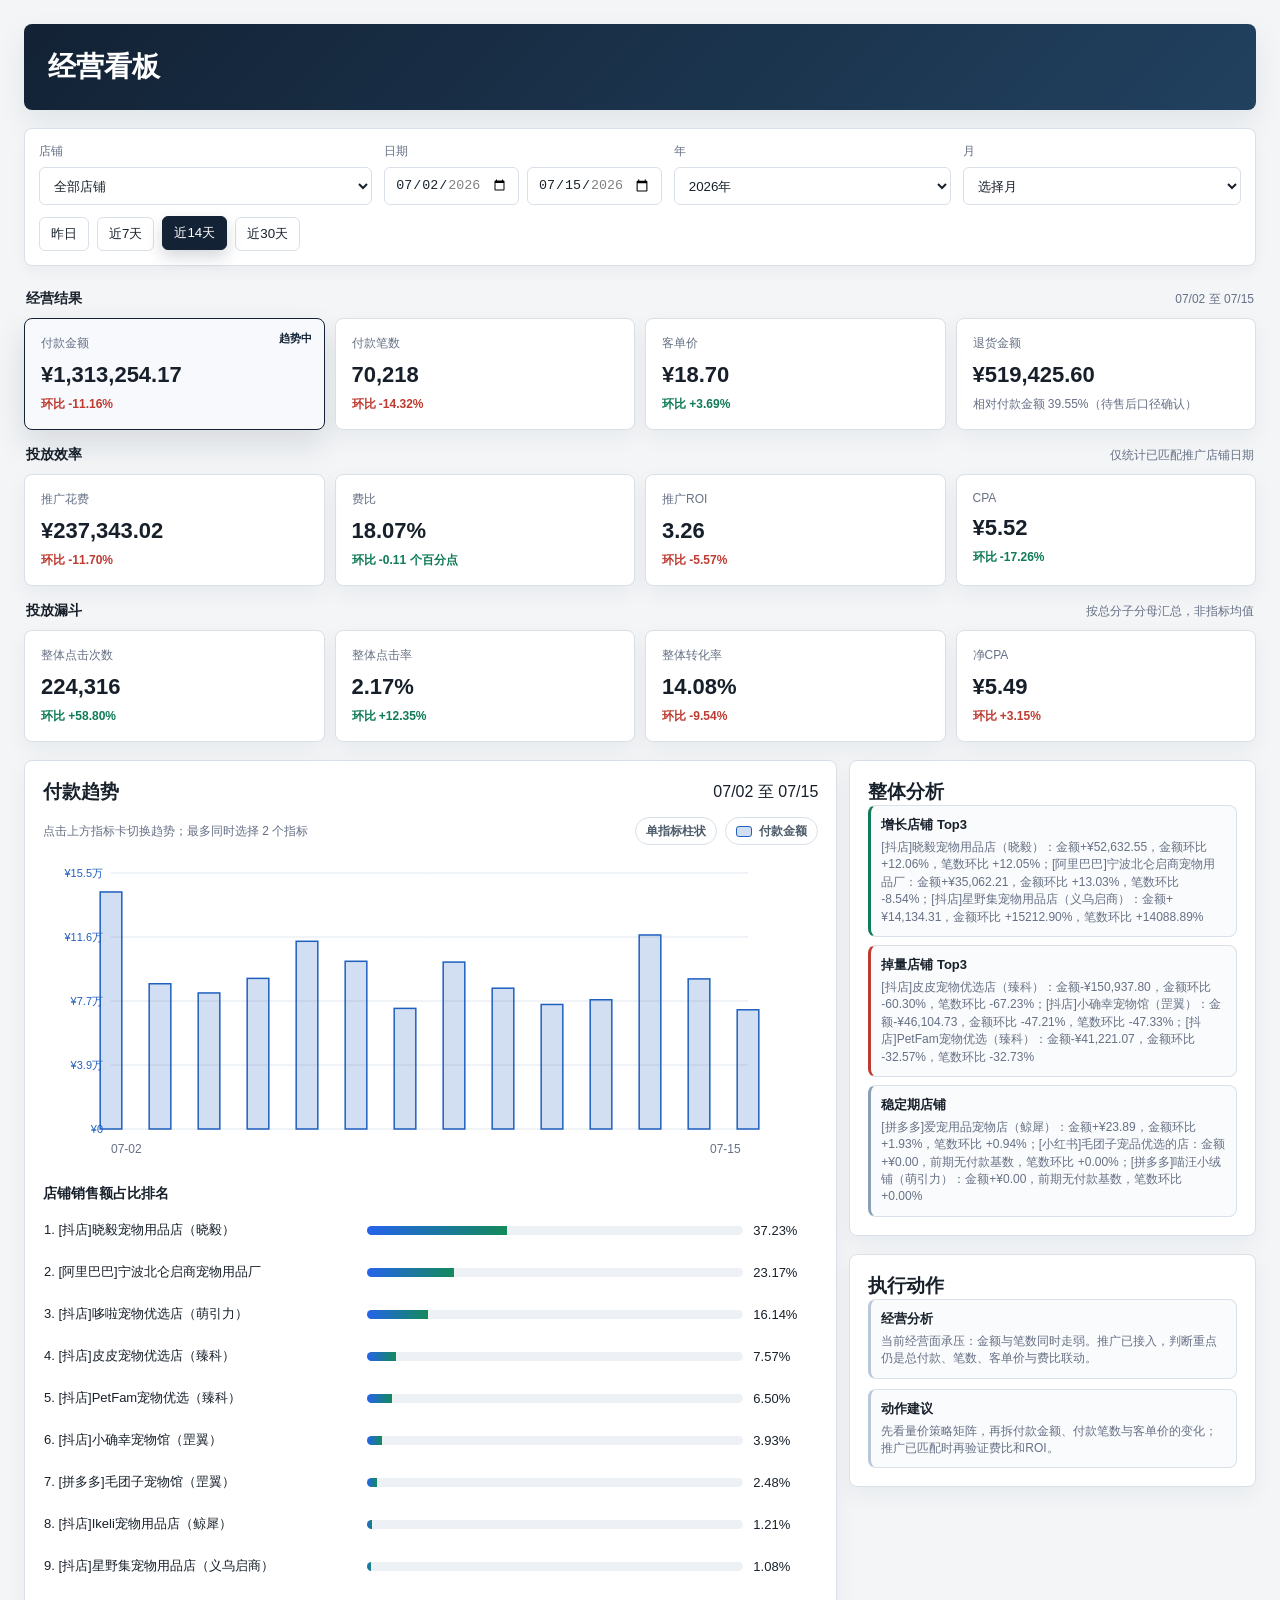
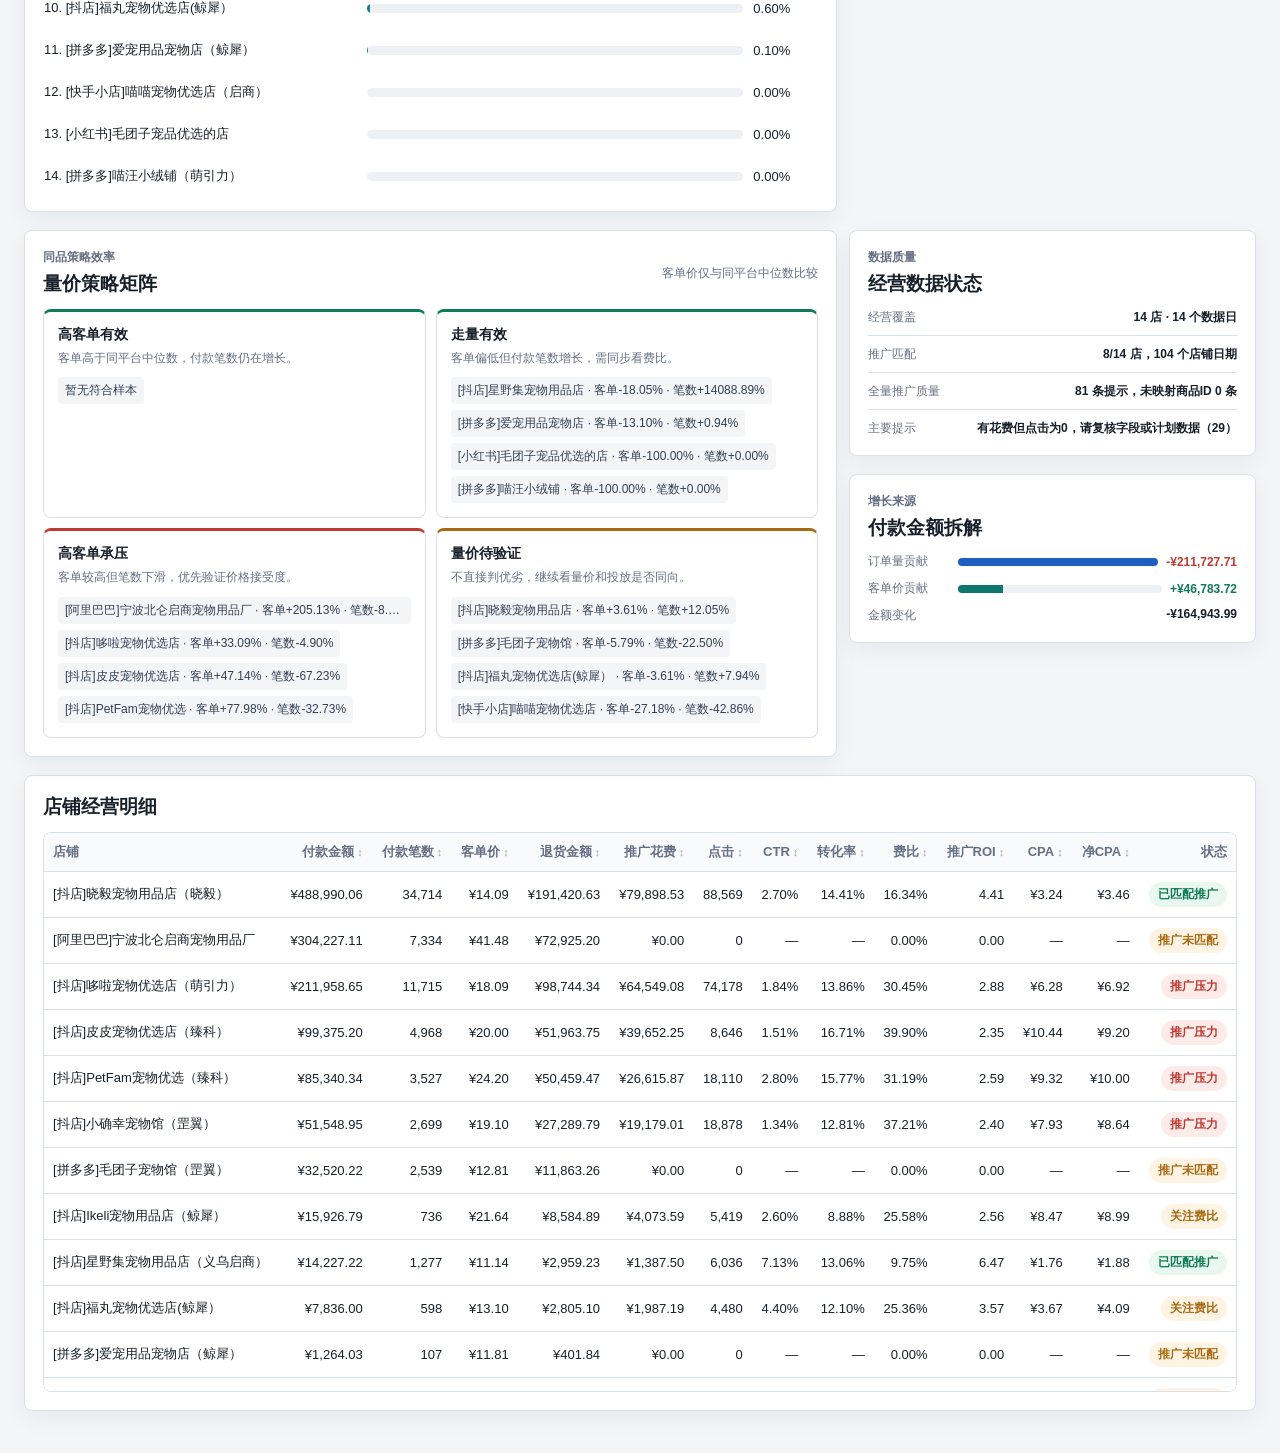
==== commit 6f772a79: "Add files via upload" ====
--- a/index.html
+++ b/index.html
@@ -128,9 +128,9 @@
   <section class="panel"><div class="panel-head"><h3 id="tableTitle">店铺汇总明细</h3></div><div class="table-wrap"><table id="table"></table></div></section>
 </main>
 <script>
-const rows = [{"date": "2026-04-04", "shop": "[抖店]Ikeli宠物用品店（鲸犀）", "amount": 11088.84, "orders": 489, "aov": 22.68, "grossProfit": 12711.12, "returnAmount": 0.0, "source": "/Users/zhuhaibo/Documents/宠物 | 数据抓取/outputs/wanliniu_历史日级_来自旧HTML_2026-04-04_2026-07-07_销售日报表.csv", "adSpend": 0.0, "adGmv": 0.0, "adOrders": 0.0, "impressions": 0.0, "clicks": 0.0, "netOrders": 0.0, "cpaSpend": 0.0, "netCpaSpend": 0.0, "conversionClicks": 0.0, "promotionMatched": false}, {"date": "2026-04-04", "shop": "[抖店]PetFam宠物优选（臻科）", "amount": 17033.12, "orders": 1343, "aov": 12.68, "grossProfit": 4695.26, "returnAmount": 0.0, "source": "/Users/zhuhaibo/Documents/宠物 | 数据抓取/outputs/wanliniu_历史日级_来自旧HTML_2026-04-04_2026-07-07_销售日报表.csv", "adSpend": 0.0, "adGmv": 0.0, "adOrders": 0.0, "impressions": 0.0, "clicks": 0.0, "netOrders": 0.0, "cpaSpend": 0.0, "netCpaSpend": 0.0, "conversionClicks": 0.0, "promotionMatched": false}, {"date": "2026-04-04", "shop": "[抖店]小确幸宠物馆（罡翼）", "amount": 329.89, "orders": 10, "aov": 32.99, "grossProfit": 113.06, "returnAmount": 0.0, "source": "/Users/zhuhaibo/Documents/宠物 | 数据抓取/outputs/wanliniu_历史日级_来自旧HTML_2026-04-04_2026-07-07_销售日报表.csv", "adSpend": 0.0, "adGmv": 0.0, "adOrders": 0.0, "impressions": 0.0, "clicks": 0.0, "netOrders": 0.0, "cpaSpend": 0.0, "netCpaSpend": 0.0, "conversionClicks": 0.0, "promotionMatched": false}, {"date": "2026-04-04", "shop": "[拼多多]喵汪小绒铺（萌引力）", "amount": 13.8, "orders": 1, "aov": 13.8, "grossProfit": 6.75, "returnAmount": 0.0, "source": "/Users/zhuhaibo/Documents/宠物 | 数据抓取/outputs/wanliniu_历史日级_来自旧HTML_2026-04-04_2026-07-07_销售日报表.csv", "adSpend": 0.0, "adGmv": 0.0, "adOrders": 0.0, "impressions": 0.0, "clicks": 0.0, "netOrders": 0.0, "cpaSpend": 0.0, "netCpaSpend": 0.0, "conversionClicks": 0.0, "promotionMatched": false}, {"date": "2026-04-04", "shop": "[拼多多]毛团子宠物馆（罡翼）", "amount": 9538.98, "orders": 776, "aov": 12.29, "grossProfit": 6138.6, "returnAmount": 0.0, "source": "/Users/zhuhaibo/Documents/宠物 | 数据抓取/outputs/wanliniu_历史日级_来自旧HTML_2026-04-04_2026-07-07_销售日报表.csv", "adSpend": 0.0, "adGmv": 0.0, "adOrders": 0.0, "impressions": 0.0, "clicks": 0.0, "netOrders": 0.0, "cpaSpend": 0.0, "netCpaSpend": 0.0, "conversionClicks": 0.0, "promotionMatched": false}, {"date": "2026-04-04", "shop": "[拼多多]爱宠用品宠物店（鲸犀）", "amount": 306.33, "orders": 26, "aov": 11.78, "grossProfit": 315.5, "returnAmount": 0.0, "source": "/Users/zhuhaibo/Documents/宠物 | 数据抓取/outputs/wanliniu_历史日级_来自旧HTML_2026-04-04_2026-07-07_销售日报表.csv", "adSpend": 0.0, "adGmv": 0.0, "adOrders": 0.0, "impressions": 0.0, "clicks": 0.0, "netOrders": 0.0, "cpaSpend": 0.0, "netCpaSpend": 0.0, "conversionClicks": 0.0, "promotionMatched": false}, {"date": "2026-04-04", "shop": "[阿里巴巴]宁波北仑启商宠物用品厂", "amount": 0.0, "orders": 0, "aov": 0.0, "grossProfit": 0.0, "returnAmount": 0.0, "source": "/Users/zhuhaibo/Documents/宠物 | 数据抓取/outputs/wanliniu_历史日级_来自旧HTML_2026-04-04_2026-07-07_销售日报表.csv", "adSpend": 0.0, "adGmv": 0.0, "adOrders": 0.0, "impressions": 0.0, "clicks": 0.0, "netOrders": 0.0, "cpaSpend": 0.0, "netCpaSpend": 0.0, "conversionClicks": 0.0, "promotionMatched": false}, {"date": "2026-04-05", "shop": "[抖店]Ikeli宠物用品店（鲸犀）", "amount": 16680.01, "orders": 736, "aov": 22.66, "grossProfit": 8926.52, "returnAmount": 0.0, "source": "/Users/zhuhaibo/Documents/宠物 | 数据抓取/outputs/wanliniu_历史日级_来自旧HTML_2026-04-04_2026-07-07_销售日报表.csv", "adSpend": 0.0, "adGmv": 0.0, "adOrders": 0.0, "impressions": 0.0, "clicks": 0.0, "netOrders": 0.0, "cpaSpend": 0.0, "netCpaSpend": 0.0, "conversionClicks": 0.0, "promotionMatched": false}, {"date": "2026-04-05", "shop": "[抖店]PetFam宠物优选（臻科）", "amount": 12254.1, "orders": 968, "aov": 12.66, "grossProfit": 7007.91, "returnAmount": 0.0, "source": "/Users/zhuhaibo/Documents/宠物 | 数据抓取/outputs/wanliniu_历史日级_来自旧HTML_2026-04-04_2026-07-07_销售日报表.csv", "adSpend": 0.0, "adGmv": 0.0, "adOrders": 0.0, "impressions": 0.0, "clicks": 0.0, "netOrders": 0.0, "cpaSpend": 0.0, "netCpaSpend": 0.0, "conversionClicks": 0.0, "promotionMatched": false}, {"date": "2026-04-05", "shop": "[抖店]小确幸宠物馆（罡翼）", "amount": 425.85, "orders": 15, "aov": 28.39, "grossProfit": 191.89, "returnAmount": 0.0, "source": "/Users/zhuhaibo/Documents/宠物 | 数据抓取/outputs/wanliniu_历史日级_来自旧HTML_2026-04-04_2026-07-07_销售日报表.csv", "adSpend": 0.0, "adGmv": 0.0, "adOrders": 0.0, "impressions": 0.0, "clicks": 0.0, "netOrders": 0.0, "cpaSpend": 0.0, "netCpaSpend": 0.0, "conversionClicks": 0.0, "promotionMatched": false}, {"date": "2026-04-05", "shop": "[拼多多]喵汪小绒铺（萌引力）", "amount": 27.6, "orders": 2, "aov": 13.8, "grossProfit": 6.75, "returnAmount": 0.0, "source": "/Users/zhuhaibo/Documents/宠物 | 数据抓取/outputs/wanliniu_历史日级_来自旧HTML_2026-04-04_2026-07-07_销售日报表.csv", "adSpend": 0.0, "adGmv": 0.0, "adOrders": 0.0, "impressions": 0.0, "clicks": 0.0, "netOrders": 0.0, "cpaSpend": 0.0, "netCpaSpend": 0.0, "conversionClicks": 0.0, "promotionMatched": false}, {"date": "2026-04-05", "shop": "[拼多多]毛团子宠物馆（罡翼）", "amount": 11192.79, "orders": 913, "aov": 12.26, "grossProfit": 5000.07, "returnAmount": 0.0, "source": "/Users/zhuhaibo/Documents/宠物 | 数据抓取/outputs/wanliniu_历史日级_来自旧HTML_2026-04-04_2026-07-07_销售日报表.csv", "adSpend": 0.0, "adGmv": 0.0, "adOrders": 0.0, "impressions": 0.0, "clicks": 0.0, "netOrders": 0.0, "cpaSpend": 0.0, "netCpaSpend": 0.0, "conversionClicks": 0.0, "promotionMatched": false}, {"date": "2026-04-05", "shop": "[拼多多]爱宠用品宠物店（鲸犀）", "amount": 1409.22, "orders": 116, "aov": 12.15, "grossProfit": 285.09, "returnAmount": 0.0, "source": "/Users/zhuhaibo/Documents/宠物 | 数据抓取/outputs/wanliniu_历史日级_来自旧HTML_2026-04-04_2026-07-07_销售日报表.csv", "adSpend": 0.0, "adGmv": 0.0, "adOrders": 0.0, "impressions": 0.0, "clicks": 0.0, "netOrders": 0.0, "cpaSpend": 0.0, "netCpaSpend": 0.0, "conversionClicks": 0.0, "promotionMatched": false}, {"date": "2026-04-05", "shop": "[阿里巴巴]宁波北仑启商宠物用品厂", "amount": 0.0, "orders": 0, "aov": 0.0, "grossProfit": 0.0, "returnAmount": 0.0, "source": "/Users/zhuhaibo/Documents/宠物 | 数据抓取/outputs/wanliniu_历史日级_来自旧HTML_2026-04-04_2026-07-07_销售日报表.csv", "adSpend": 0.0, "adGmv": 0.0, "adOrders": 0.0, "impressions": 0.0, "clicks": 0.0, "netOrders": 0.0, "cpaSpend": 0.0, "netCpaSpend": 0.0, "conversionClicks": 0.0, "promotionMatched": false}, {"date": "2026-04-06", "shop": "[抖店]Ikeli宠物用品店（鲸犀）", "amount": 20670.98, "orders": 900, "aov": 22.97, "grossProfit": 13818.57, "returnAmount": 0.0, "source": "/Users/zhuhaibo/Documents/宠物 | 数据抓取/outputs/wanliniu_历史日级_来自旧HTML_2026-04-04_2026-07-07_销售日报表.csv", "adSpend": 0.0, "adGmv": 0.0, "adOrders": 0.0, "impressions": 0.0, "clicks": 0.0, "netOrders": 0.0, "cpaSpend": 0.0, "netCpaSpend": 0.0, "conversionClicks": 0.0, "promotionMatched": false}, {"date": "2026-04-06", "shop": "[抖店]PetFam宠物优选（臻科）", "amount": 31196.04, "orders": 2054, "aov": 15.19, "grossProfit": 6444.21, "returnAmount": 0.0, "source": "/Users/zhuhaibo/Documents/宠物 | 数据抓取/outputs/wanliniu_历史日级_来自旧HTML_2026-04-04_2026-07-07_销售日报表.csv", "adSpend": 0.0, "adGmv": 0.0, "adOrders": 0.0, "impressions": 0.0, "clicks": 0.0, "netOrders": 0.0, "cpaSpend": 0.0, "netCpaSpend": 0.0, "conversionClicks": 0.0, "promotionMatched": false}, {"date": "2026-04-06", "shop": "[抖店]小确幸宠物馆（罡翼）", "amount": 119.96, "orders": 4, "aov": 29.99, "grossProfit": 78.25, "returnAmount": 0.0, "source": "/Users/zhuhaibo/Documents/宠物 | 数据抓取/outputs/wanliniu_历史日级_来自旧HTML_2026-04-04_2026-07-07_销售日报表.csv", "adSpend": 0.0, "adGmv": 0.0, "adOrders": 0.0, "impressions": 0.0, "clicks": 0.0, "netOrders": 0.0, "cpaSpend": 0.0, "netCpaSpend": 0.0, "conversionClicks": 0.0, "promotionMatched": false}, {"date": "2026-04-06", "shop": "[拼多多]喵汪小绒铺（萌引力）", "amount": 0.0, "orders": 0, "aov": 0.0, "grossProfit": 6.75, "returnAmount": 0.0, "source": "/Users/zhuhaibo/Documents/宠物 | 数据抓取/outputs/wanliniu_历史日级_来自旧HTML_2026-04-04_2026-07-07_销售日报表.csv", "adSpend": 0.0, "adGmv": 0.0, "adOrders": 0.0, "impressions": 0.0, "clicks": 0.0, "netOrders": 0.0, "cpaSpend": 0.0, "netCpaSpend": 0.0, "conversionClicks": 0.0, "promotionMatched": false}, {"date": "2026-04-06", "shop": "[拼多多]毛团子宠物馆（罡翼）", "amount": 8505.81, "orders": 700, "aov": 12.15, "grossProfit": 3911.16, "returnAmount": 0.0, "source": "/Users/zhuhaibo/Documents/宠物 | 数据抓取/outputs/wanliniu_历史日级_来自旧HTML_2026-04-04_2026-07-07_销售日报表.csv", "adSpend": 0.0, "adGmv": 0.0, "adOrders": 0.0, "impressions": 0.0, "clicks": 0.0, "netOrders": 0.0, "cpaSpend": 0.0, "netCpaSpend": 0.0, "conversionClicks": 0.0, "promotionMatched": false}, {"date": "2026-04-06", "shop": "[拼多多]爱宠用品宠物店（鲸犀）", "amount": 2155.66, "orders": 176, "aov": 12.25, "grossProfit": 1033.86, "returnAmount": 0.0, "source": "/Users/zhuhaibo/Documents/宠物 | 数据抓取/outputs/wanliniu_历史日级_来自旧HTML_2026-04-04_2026-07-07_销售日报表.csv", "adSpend": 0.0, "adGmv": 0.0, "adOrders": 0.0, "impressions": 0.0, "clicks": 0.0, "netOrders": 0.0, "cpaSpend": 0.0, "netCpaSpend": 0.0, "conversionClicks": 0.0, "promotionMatched": false}, {"date": "2026-04-06", "shop": "[阿里巴巴]宁波北仑启商宠物用品厂", "amount": 0.0, "orders": 0, "aov": 0.0, "grossProfit": 0.0, "returnAmount": 0.0, "source": "/Users/zhuhaibo/Documents/宠物 | 数据抓取/outputs/wanliniu_历史日级_来自旧HTML_2026-04-04_2026-07-07_销售日报表.csv", "adSpend": 0.0, "adGmv": 0.0, "adOrders": 0.0, "impressions": 0.0, "clicks": 0.0, "netOrders": 0.0, "cpaSpend": 0.0, "netCpaSpend": 0.0, "conversionClicks": 0.0, "promotionMatched": false}, {"date": "2026-04-07", "shop": "[抖店]Ikeli宠物用品店（鲸犀）", "amount": 17308.67, "orders": 755, "aov": 22.93, "grossProfit": 11352.28, "returnAmount": 0.0, "source": "/Users/zhuhaibo/Documents/宠物 | 数据抓取/outputs/wanliniu_历史日级_来自旧HTML_2026-04-04_2026-07-07_销售日报表.csv", "adSpend": 0.0, "adGmv": 0.0, "adOrders": 0.0, "impressions": 0.0, "clicks": 0.0, "netOrders": 0.0, "cpaSpend": 0.0, "netCpaSpend": 0.0, "conversionClicks": 0.0, "promotionMatched": false}, {"date": "2026-04-07", "shop": "[抖店]PetFam宠物优选（臻科）", "amount": 72199.66, "orders": 4489, "aov": 16.08, "grossProfit": 19211.65, "returnAmount": 0.0, "source": "/Users/zhuhaibo/Documents/宠物 | 数据抓取/outputs/wanliniu_历史日级_来自旧HTML_2026-04-04_2026-07-07_销售日报表.csv", "adSpend": 0.0, "adGmv": 0.0, "adOrders": 0.0, "impressions": 0.0, "clicks": 0.0, "netOrders": 0.0, "cpaSpend": 0.0, "netCpaSpend": 0.0, "conversionClicks": 0.0, "promotionMatched": false}, {"date": "2026-04-07", "shop": "[抖店]小确幸宠物馆（罡翼）", "amount": 288.55, "orders": 19, "aov": 15.19, "grossProfit": 35.06, "returnAmount": 0.0, "source": "/Users/zhuhaibo/Documents/宠物 | 数据抓取/outputs/wanliniu_历史日级_来自旧HTML_2026-04-04_2026-07-07_销售日报表.csv", "adSpend": 0.0, "adGmv": 0.0, "adOrders": 0.0, "impressions": 0.0, "clicks": 0.0, "netOrders": 0.0, "cpaSpend": 0.0, "netCpaSpend": 0.0, "conversionClicks": 0.0, "promotionMatched": false}, {"date": "2026-04-07", "shop": "[拼多多]喵汪小绒铺（萌引力）", "amount": 27.6, "orders": 2, "aov": 13.8, "grossProfit": 13.5, "returnAmount": 0.0, "source": "/Users/zhuhaibo/Documents/宠物 | 数据抓取/outputs/wanliniu_历史日级_来自旧HTML_2026-04-04_2026-07-07_销售日报表.csv", "adSpend": 0.0, "adGmv": 0.0, "adOrders": 0.0, "impressions": 0.0, "clicks": 0.0, "netOrders": 0.0, "cpaSpend": 0.0, "netCpaSpend": 0.0, "conversionClicks": 0.0, "promotionMatched": false}, {"date": "2026-04-07", "shop": "[拼多多]毛团子宠物馆（罡翼）", "amount": 8026.73, "orders": 661, "aov": 12.14, "grossProfit": 3264.8, "returnAmount": 1450.39, "source": "/Users/zhuhaibo/Documents/宠物 | 数据抓取/outputs/wanliniu_历史日级_来自旧HTML_2026-04-04_2026-07-07_销售日报表.csv", "adSpend": 0.0, "adGmv": 0.0, "adOrders": 0.0, "impressions": 0.0, "clicks": 0.0, "netOrders": 0.0, "cpaSpend": 0.0, "netCpaSpend": 0.0, "conversionClicks": 0.0, "promotionMatched": false}, {"date": "2026-04-07", "shop": "[拼多多]爱宠用品宠物店（鲸犀）", "amount": 1689.3, "orders": 139, "aov": 12.15, "grossProfit": 643.18, "returnAmount": 0.0, "source": "/Users/zhuhaibo/Documents/宠物 | 数据抓取/outputs/wanliniu_历史日级_来自旧HTML_2026-04-04_2026-07-07_销售日报表.csv", "adSpend": 0.0, "adGmv": 0.0, "adOrders": 0.0, "impressions": 0.0, "clicks": 0.0, "netOrders": 0.0, "cpaSpend": 0.0, "netCpaSpend": 0.0, "conversionClicks": 0.0, "promotionMatched": false}, {"date": "2026-04-07", "shop": "[阿里巴巴]宁波北仑启商宠物用品厂", "amount": 0.0, "orders": 0, "aov": 0.0, "grossProfit": 0.0, "returnAmount": 0.0, "source": "/Users/zhuhaibo/Documents/宠物 | 数据抓取/outputs/wanliniu_历史日级_来自旧HTML_2026-04-04_2026-07-07_销售日报表.csv", "adSpend": 0.0, "adGmv": 0.0, "adOrders": 0.0, "impressions": 0.0, "clicks": 0.0, "netOrders": 0.0, "cpaSpend": 0.0, "netCpaSpend": 0.0, "conversionClicks": 0.0, "promotionMatched": false}, {"date": "2026-04-08", "shop": "[抖店]Ikeli宠物用品店（鲸犀）", "amount": 13836.74, "orders": 607, "aov": 22.8, "grossProfit": 9095.12, "returnAmount": 317.85, "source": "/Users/zhuhaibo/Documents/宠物 | 数据抓取/outputs/wanliniu_历史日级_来自旧HTML_2026-04-04_2026-07-07_销售日报表.csv", "adSpend": 0.0, "adGmv": 0.0, "adOrders": 0.0, "impressions": 0.0, "clicks": 0.0, "netOrders": 0.0, "cpaSpend": 0.0, "netCpaSpend": 0.0, "conversionClicks": 0.0, "promotionMatched": false}, {"date": "2026-04-08", "shop": "[抖店]PetFam宠物优选（臻科）", "amount": 43641.41, "orders": 2514, "aov": 17.36, "grossProfit": 25830.44, "returnAmount": 524.13, "source": "/Users/zhuhaibo/Documents/宠物 | 数据抓取/outputs/wanliniu_历史日级_来自旧HTML_2026-04-04_2026-07-07_销售日报表.csv", "adSpend": 0.0, "adGmv": 0.0, "adOrders": 0.0, "impressions": 0.0, "clicks": 0.0, "netOrders": 0.0, "cpaSpend": 0.0, "netCpaSpend": 0.0, "conversionClicks": 0.0, "promotionMatched": false}, {"date": "2026-04-08", "shop": "[抖店]小确幸宠物馆（罡翼）", "amount": 626.4, "orders": 41, "aov": 15.28, "grossProfit": 69.64, "returnAmount": 0.0, "source": "/Users/zhuhaibo/Documents/宠物 | 数据抓取/outputs/wanliniu_历史日级_来自旧HTML_2026-04-04_2026-07-07_销售日报表.csv", "adSpend": 0.0, "adGmv": 0.0, "adOrders": 0.0, "impressions": 0.0, "clicks": 0.0, "netOrders": 0.0, "cpaSpend": 0.0, "netCpaSpend": 0.0, "conversionClicks": 0.0, "promotionMatched": false}, {"date": "2026-04-08", "shop": "[拼多多]喵汪小绒铺（萌引力）", "amount": 30.6, "orders": 1, "aov": 30.6, "grossProfit": 0.0, "returnAmount": 0.0, "source": "/Users/zhuhaibo/Documents/宠物 | 数据抓取/outputs/wanliniu_历史日级_来自旧HTML_2026-04-04_2026-07-07_销售日报表.csv", "adSpend": 0.0, "adGmv": 0.0, "adOrders": 0.0, "impressions": 0.0, "clicks": 0.0, "netOrders": 0.0, "cpaSpend": 0.0, "netCpaSpend": 0.0, "conversionClicks": 0.0, "promotionMatched": false}, {"date": "2026-04-08", "shop": "[拼多多]毛团子宠物馆（罡翼）", "amount": 8351.33, "orders": 681, "aov": 12.26, "grossProfit": 3467.69, "returnAmount": 1004.4, "source": "/Users/zhuhaibo/Documents/宠物 | 数据抓取/outputs/wanliniu_历史日级_来自旧HTML_2026-04-04_2026-07-07_销售日报表.csv", "adSpend": 0.0, "adGmv": 0.0, "adOrders": 0.0, "impressions": 0.0, "clicks": 0.0, "netOrders": 0.0, "cpaSpend": 0.0, "netCpaSpend": 0.0, "conversionClicks": 0.0, "promotionMatched": false}, {"date": "2026-04-08", "shop": "[拼多多]爱宠用品宠物店（鲸犀）", "amount": 955.26, "orders": 78, "aov": 12.25, "grossProfit": 629.03, "returnAmount": 818.64, "source": "/Users/zhuhaibo/Documents/宠物 | 数据抓取/outputs/wanliniu_历史日级_来自旧HTML_2026-04-04_2026-07-07_销售日报表.csv", "adSpend": 0.0, "adGmv": 0.0, "adOrders": 0.0, "impressions": 0.0, "clicks": 0.0, "netOrders": 0.0, "cpaSpend": 0.0, "netCpaSpend": 0.0, "conversionClicks": 0.0, "promotionMatched": false}, {"date": "2026-04-08", "shop": "[阿里巴巴]宁波北仑启商宠物用品厂", "amount": 0.0, "orders": 0, "aov": 0.0, "grossProfit": 0.0, "returnAmount": 0.0, "source": "/Users/zhuhaibo/Documents/宠物 | 数据抓取/outputs/wanliniu_历史日级_来自旧HTML_2026-04-04_2026-07-07_销售日报表.csv", "adSpend": 0.0, "adGmv": 0.0, "adOrders": 0.0, "impressions": 0.0, "clicks": 0.0, "netOrders": 0.0, "cpaSpend": 0.0, "netCpaSpend": 0.0, "conversionClicks": 0.0, "promotionMatched": false}, {"date": "2026-04-09", "shop": "[抖店]Ikeli宠物用品店（鲸犀）", "amount": 13029.92, "orders": 571, "aov": 22.82, "grossProfit": 9296.94, "returnAmount": 0.0, "source": "/Users/zhuhaibo/Documents/宠物 | 数据抓取/outputs/wanliniu_历史日级_来自旧HTML_2026-04-04_2026-07-07_销售日报表.csv", "adSpend": 0.0, "adGmv": 0.0, "adOrders": 0.0, "impressions": 0.0, "clicks": 0.0, "netOrders": 0.0, "cpaSpend": 0.0, "netCpaSpend": 0.0, "conversionClicks": 0.0, "promotionMatched": false}, {"date": "2026-04-09", "shop": "[抖店]PetFam宠物优选（臻科）", "amount": 32572.68, "orders": 1810, "aov": 18.0, "grossProfit": 25454.2, "returnAmount": 0.0, "source": "/Users/zhuhaibo/Documents/宠物 | 数据抓取/outputs/wanliniu_历史日级_来自旧HTML_2026-04-04_2026-07-07_销售日报表.csv", "adSpend": 0.0, "adGmv": 0.0, "adOrders": 0.0, "impressions": 0.0, "clicks": 0.0, "netOrders": 0.0, "cpaSpend": 0.0, "netCpaSpend": 0.0, "conversionClicks": 0.0, "promotionMatched": false}, {"date": "2026-04-09", "shop": "[抖店]哆啦宠物优选店（萌引力）", "amount": 0.0, "orders": 0, "aov": 0.0, "grossProfit": 0.0, "returnAmount": 0.0, "source": "/Users/zhuhaibo/Documents/宠物 | 数据抓取/outputs/wanliniu_历史日级_来自旧HTML_2026-04-04_2026-07-07_销售日报表.csv", "adSpend": 0.0, "adGmv": 0.0, "adOrders": 0.0, "impressions": 0.0, "clicks": 0.0, "netOrders": 0.0, "cpaSpend": 0.0, "netCpaSpend": 0.0, "conversionClicks": 0.0, "promotionMatched": false}, {"date": "2026-04-09", "shop": "[抖店]小确幸宠物馆（罡翼）", "amount": 694.83, "orders": 54, "aov": 12.87, "grossProfit": 70.76, "returnAmount": 0.0, "source": "/Users/zhuhaibo/Documents/宠物 | 数据抓取/outputs/wanliniu_历史日级_来自旧HTML_2026-04-04_2026-07-07_销售日报表.csv", "adSpend": 0.0, "adGmv": 0.0, "adOrders": 0.0, "impressions": 0.0, "clicks": 0.0, "netOrders": 0.0, "cpaSpend": 0.0, "netCpaSpend": 0.0, "conversionClicks": 0.0, "promotionMatched": false}, {"date": "2026-04-09", "shop": "[拼多多]喵汪小绒铺（萌引力）", "amount": 13.8, "orders": 1, "aov": 13.8, "grossProfit": 25.1, "returnAmount": 0.0, "source": "/Users/zhuhaibo/Documents/宠物 | 数据抓取/outputs/wanliniu_历史日级_来自旧HTML_2026-04-04_2026-07-07_销售日报表.csv", "adSpend": 0.0, "adGmv": 0.0, "adOrders": 0.0, "impressions": 0.0, "clicks": 0.0, "netOrders": 0.0, "cpaSpend": 0.0, "netCpaSpend": 0.0, "conversionClicks": 0.0, "promotionMatched": false}, {"date": "2026-04-09", "shop": "[拼多多]毛团子宠物馆（罡翼）", "amount": 6430.32, "orders": 526, "aov": 12.22, "grossProfit": 3181.99, "returnAmount": 0.0, "source": "/Users/zhuhaibo/Documents/宠物 | 数据抓取/outputs/wanliniu_历史日级_来自旧HTML_2026-04-04_2026-07-07_销售日报表.csv", "adSpend": 0.0, "adGmv": 0.0, "adOrders": 0.0, "impressions": 0.0, "clicks": 0.0, "netOrders": 0.0, "cpaSpend": 0.0, "netCpaSpend": 0.0, "conversionClicks": 0.0, "promotionMatched": false}, {"date": "2026-04-09", "shop": "[拼多多]爱宠用品宠物店（鲸犀）", "amount": 1129.14, "orders": 93, "aov": 12.14, "grossProfit": 349.52, "returnAmount": 0.0, "source": "/Users/zhuhaibo/Documents/宠物 | 数据抓取/outputs/wanliniu_历史日级_来自旧HTML_2026-04-04_2026-07-07_销售日报表.csv", "adSpend": 0.0, "adGmv": 0.0, "adOrders": 0.0, "impressions": 0.0, "clicks": 0.0, "netOrders": 0.0, "cpaSpend": 0.0, "netCpaSpend": 0.0, "conversionClicks": 0.0, "promotionMatched": false}, {"date": "2026-04-09", "shop": "[阿里巴巴]宁波北仑启商宠物用品厂", "amount": 0.0, "orders": 0, "aov": 0.0, "grossProfit": 0.0, "returnAmount": 0.0, "source": "/Users/zhuhaibo/Documents/宠物 | 数据抓取/outputs/wanliniu_历史日级_来自旧HTML_2026-04-04_2026-07-07_销售日报表.csv", "adSpend": 0.0, "adGmv": 0.0, "adOrders": 0.0, "impressions": 0.0, "clicks": 0.0, "netOrders": 0.0, "cpaSpend": 0.0, "netCpaSpend": 0.0, "conversionClicks": 0.0, "promotionMatched": false}, {"date": "2026-04-10", "shop": "[小红书]毛团子宠品优选的店", "amount": 0.0, "orders": 0, "aov": 0.0, "grossProfit": 0.0, "returnAmount": 0.0, "source": "/Users/zhuhaibo/Documents/宠物 | 数据抓取/outputs/wanliniu_历史日级_来自旧HTML_2026-04-04_2026-07-07_销售日报表.csv", "adSpend": 0.0, "adGmv": 0.0, "adOrders": 0.0, "impressions": 0.0, "clicks": 0.0, "netOrders": 0.0, "cpaSpend": 0.0, "netCpaSpend": 0.0, "conversionClicks": 0.0, "promotionMatched": false}, {"date": "2026-04-10", "shop": "[抖店]Ikeli宠物用品店（鲸犀）", "amount": 10530.74, "orders": 470, "aov": 22.41, "grossProfit": 10029.49, "returnAmount": 3453.36, "source": "/Users/zhuhaibo/Documents/宠物 | 数据抓取/outputs/wanliniu_历史日级_来自旧HTML_2026-04-04_2026-07-07_销售日报表.csv", "adSpend": 0.0, "adGmv": 0.0, "adOrders": 0.0, "impressions": 0.0, "clicks": 0.0, "netOrders": 0.0, "cpaSpend": 0.0, "netCpaSpend": 0.0, "conversionClicks": 0.0, "promotionMatched": false}, {"date": "2026-04-10", "shop": "[抖店]PetFam宠物优选（臻科）", "amount": 35223.2, "orders": 1958, "aov": 17.99, "grossProfit": 30004.08, "returnAmount": 0.0, "source": "/Users/zhuhaibo/Documents/宠物 | 数据抓取/outputs/wanliniu_历史日级_来自旧HTML_2026-04-04_2026-07-07_销售日报表.csv", "adSpend": 0.0, "adGmv": 0.0, "adOrders": 0.0, "impressions": 0.0, "clicks": 0.0, "netOrders": 0.0, "cpaSpend": 0.0, "netCpaSpend": 0.0, "conversionClicks": 0.0, "promotionMatched": false}, {"date": "2026-04-10", "shop": "[抖店]哆啦宠物优选店（萌引力）", "amount": 0.0, "orders": 0, "aov": 0.0, "grossProfit": 0.0, "returnAmount": 0.0, "source": "/Users/zhuhaibo/Documents/宠物 | 数据抓取/outputs/wanliniu_历史日级_来自旧HTML_2026-04-04_2026-07-07_销售日报表.csv", "adSpend": 0.0, "adGmv": 0.0, "adOrders": 0.0, "impressions": 0.0, "clicks": 0.0, "netOrders": 0.0, "cpaSpend": 0.0, "netCpaSpend": 0.0, "conversionClicks": 0.0, "promotionMatched": false}, {"date": "2026-04-10", "shop": "[抖店]小确幸宠物馆（罡翼）", "amount": 1270.77, "orders": 100, "aov": 12.71, "grossProfit": 509.55, "returnAmount": 0.0, "source": "/Users/zhuhaibo/Documents/宠物 | 数据抓取/outputs/wanliniu_历史日级_来自旧HTML_2026-04-04_2026-07-07_销售日报表.csv", "adSpend": 0.0, "adGmv": 0.0, "adOrders": 0.0, "impressions": 0.0, "clicks": 0.0, "netOrders": 0.0, "cpaSpend": 0.0, "netCpaSpend": 0.0, "conversionClicks": 0.0, "promotionMatched": false}, {"date": "2026-04-10", "shop": "[拼多多]喵汪小绒铺（萌引力）", "amount": 28.6, "orders": 2, "aov": 14.3, "grossProfit": 0.0, "returnAmount": 0.0, "source": "/Users/zhuhaibo/Documents/宠物 | 数据抓取/outputs/wanliniu_历史日级_来自旧HTML_2026-04-04_2026-07-07_销售日报表.csv", "adSpend": 0.0, "adGmv": 0.0, "adOrders": 0.0, "impressions": 0.0, "clicks": 0.0, "netOrders": 0.0, "cpaSpend": 0.0, "netCpaSpend": 0.0, "conversionClicks": 0.0, "promotionMatched": false}, {"date": "2026-04-10", "shop": "[拼多多]毛团子宠物馆（罡翼）", "amount": 5319.72, "orders": 429, "aov": 12.4, "grossProfit": 2757.29, "returnAmount": 0.0, "source": "/Users/zhuhaibo/Documents/宠物 | 数据抓取/outputs/wanliniu_历史日级_来自旧HTML_2026-04-04_2026-07-07_销售日报表.csv", "adSpend": 0.0, "adGmv": 0.0, "adOrders": 0.0, "impressions": 0.0, "clicks": 0.0, "netOrders": 0.0, "cpaSpend": 0.0, "netCpaSpend": 0.0, "conversionClicks": 0.0, "promotionMatched": false}, {"date": "2026-04-10", "shop": "[拼多多]爱宠用品宠物店（鲸犀）", "amount": 1537.69, "orders": 127, "aov": 12.11, "grossProfit": 545.4, "returnAmount": 0.0, "source": "/Users/zhuhaibo/Documents/宠物 | 数据抓取/outputs/wanliniu_历史日级_来自旧HTML_2026-04-04_2026-07-07_销售日报表.csv", "adSpend": 0.0, "adGmv": 0.0, "adOrders": 0.0, "impressions": 0.0, "clicks": 0.0, "netOrders": 0.0, "cpaSpend": 0.0, "netCpaSpend": 0.0, "conversionClicks": 0.0, "promotionMatched": false}, {"date": "2026-04-10", "shop": "[阿里巴巴]宁波北仑启商宠物用品厂", "amount": 0.0, "orders": 0, "aov": 0.0, "grossProfit": 0.0, "returnAmount": 0.0, "source": "/Users/zhuhaibo/Documents/宠物 | 数据抓取/outputs/wanliniu_历史日级_来自旧HTML_2026-04-04_2026-07-07_销售日报表.csv", "adSpend": 0.0, "adGmv": 0.0, "adOrders": 0.0, "impressions": 0.0, "clicks": 0.0, "netOrders": 0.0, "cpaSpend": 0.0, "netCpaSpend": 0.0, "conversionClicks": 0.0, "promotionMatched": false}, {"date": "2026-04-11", "shop": "[小红书]毛团子宠品优选的店", "amount": 0.0, "orders": 0, "aov": 0.0, "grossProfit": 0.0, "returnAmount": 0.0, "source": "/Users/zhuhaibo/Documents/宠物 | 数据抓取/outputs/wanliniu_历史日级_来自旧HTML_2026-04-04_2026-07-07_销售日报表.csv", "adSpend": 0.0, "adGmv": 0.0, "adOrders": 0.0, "impressions": 0.0, "clicks": 0.0, "netOrders": 0.0, "cpaSpend": 0.0, "netCpaSpend": 0.0, "conversionClicks": 0.0, "promotionMatched": false}, {"date": "2026-04-11", "shop": "[抖店]Ikeli宠物用品店（鲸犀）", "amount": 8667.78, "orders": 394, "aov": 22.0, "grossProfit": 6310.94, "returnAmount": 2316.53, "source": "/Users/zhuhaibo/Documents/宠物 | 数据抓取/outputs/wanliniu_历史日级_来自旧HTML_2026-04-04_2026-07-07_销售日报表.csv", "adSpend": 0.0, "adGmv": 0.0, "adOrders": 0.0, "impressions": 0.0, "clicks": 0.0, "netOrders": 0.0, "cpaSpend": 0.0, "netCpaSpend": 0.0, "conversionClicks": 0.0, "promotionMatched": false}, {"date": "2026-04-11", "shop": "[抖店]PetFam宠物优选（臻科）", "amount": 68220.32, "orders": 3661, "aov": 18.63, "grossProfit": 29342.87, "returnAmount": 0.0, "source": "/Users/zhuhaibo/Documents/宠物 | 数据抓取/outputs/wanliniu_历史日级_来自旧HTML_2026-04-04_2026-07-07_销售日报表.csv", "adSpend": 0.0, "adGmv": 0.0, "adOrders": 0.0, "impressions": 0.0, "clicks": 0.0, "netOrders": 0.0, "cpaSpend": 0.0, "netCpaSpend": 0.0, "conversionClicks": 0.0, "promotionMatched": false}, {"date": "2026-04-11", "shop": "[抖店]哆啦宠物优选店（萌引力）", "amount": 0.0, "orders": 0, "aov": 0.0, "grossProfit": 0.0, "returnAmount": 0.0, "source": "/Users/zhuhaibo/Documents/宠物 | 数据抓取/outputs/wanliniu_历史日级_来自旧HTML_2026-04-04_2026-07-07_销售日报表.csv", "adSpend": 0.0, "adGmv": 0.0, "adOrders": 0.0, "impressions": 0.0, "clicks": 0.0, "netOrders": 0.0, "cpaSpend": 0.0, "netCpaSpend": 0.0, "conversionClicks": 0.0, "promotionMatched": false}, {"date": "2026-04-11", "shop": "[抖店]小确幸宠物馆（罡翼）", "amount": 812.65, "orders": 66, "aov": 12.31, "grossProfit": 281.47, "returnAmount": 0.0, "source": "/Users/zhuhaibo/Documents/宠物 | 数据抓取/outputs/wanliniu_历史日级_来自旧HTML_2026-04-04_2026-07-07_销售日报表.csv", "adSpend": 0.0, "adGmv": 0.0, "adOrders": 0.0, "impressions": 0.0, "clicks": 0.0, "netOrders": 0.0, "cpaSpend": 0.0, "netCpaSpend": 0.0, "conversionClicks": 0.0, "promotionMatched": false}, {"date": "2026-04-11", "shop": "[拼多多]喵汪小绒铺（萌引力）", "amount": 0.0, "orders": 0, "aov": 0.0, "grossProfit": 14.5, "returnAmount": 0.0, "source": "/Users/zhuhaibo/Documents/宠物 | 数据抓取/outputs/wanliniu_历史日级_来自旧HTML_2026-04-04_2026-07-07_销售日报表.csv", "adSpend": 0.0, "adGmv": 0.0, "adOrders": 0.0, "impressions": 0.0, "clicks": 0.0, "netOrders": 0.0, "cpaSpend": 0.0, "netCpaSpend": 0.0, "conversionClicks": 0.0, "promotionMatched": false}, {"date": "2026-04-11", "shop": "[拼多多]毛团子宠物馆（罡翼）", "amount": 4787.82, "orders": 389, "aov": 12.31, "grossProfit": 2124.3, "returnAmount": 0.0, "source": "/Users/zhuhaibo/Documents/宠物 | 数据抓取/outputs/wanliniu_历史日级_来自旧HTML_2026-04-04_2026-07-07_销售日报表.csv", "adSpend": 0.0, "adGmv": 0.0, "adOrders": 0.0, "impressions": 0.0, "clicks": 0.0, "netOrders": 0.0, "cpaSpend": 0.0, "netCpaSpend": 0.0, "conversionClicks": 0.0, "promotionMatched": false}, {"date": "2026-04-11", "shop": "[拼多多]爱宠用品宠物店（鲸犀）", "amount": 1165.5, "orders": 96, "aov": 12.14, "grossProfit": 695.71, "returnAmount": 0.0, "source": "/Users/zhuhaibo/Documents/宠物 | 数据抓取/outputs/wanliniu_历史日级_来自旧HTML_2026-04-04_2026-07-07_销售日报表.csv", "adSpend": 0.0, "adGmv": 0.0, "adOrders": 0.0, "impressions": 0.0, "clicks": 0.0, "netOrders": 0.0, "cpaSpend": 0.0, "netCpaSpend": 0.0, "conversionClicks": 0.0, "promotionMatched": false}, {"date": "2026-04-11", "shop": "[阿里巴巴]宁波北仑启商宠物用品厂", "amount": 0.0, "orders": 0, "aov": 0.0, "grossProfit": 0.0, "returnAmount": 0.0, "source": "/Users/zhuhaibo/Documents/宠物 | 数据抓取/outputs/wanliniu_历史日级_来自旧HTML_2026-04-04_2026-07-07_销售日报表.csv", "adSpend": 0.0, "adGmv": 0.0, "adOrders": 0.0, "impressions": 0.0, "clicks": 0.0, "netOrders": 0.0, "cpaSpend": 0.0, "netCpaSpend": 0.0, "conversionClicks": 0.0, "promotionMatched": false}, {"date": "2026-04-12", "shop": "[小红书]毛团子宠品优选的店", "amount": 0.0, "orders": 0, "aov": 0.0, "grossProfit": 0.0, "returnAmount": 0.0, "source": "/Users/zhuhaibo/Documents/宠物 | 数据抓取/outputs/wanliniu_历史日级_来自旧HTML_2026-04-04_2026-07-07_销售日报表.csv", "adSpend": 0.0, "adGmv": 0.0, "adOrders": 0.0, "impressions": 0.0, "clicks": 0.0, "netOrders": 0.0, "cpaSpend": 0.0, "netCpaSpend": 0.0, "conversionClicks": 0.0, "promotionMatched": false}, {"date": "2026-04-12", "shop": "[抖店]Ikeli宠物用品店（鲸犀）", "amount": 10826.61, "orders": 492, "aov": 22.01, "grossProfit": 6628.4, "returnAmount": 0.0, "source": "/Users/zhuhaibo/Documents/宠物 | 数据抓取/outputs/wanliniu_历史日级_来自旧HTML_2026-04-04_2026-07-07_销售日报表.csv", "adSpend": 0.0, "adGmv": 0.0, "adOrders": 0.0, "impressions": 0.0, "clicks": 0.0, "netOrders": 0.0, "cpaSpend": 0.0, "netCpaSpend": 0.0, "conversionClicks": 0.0, "promotionMatched": false}, {"date": "2026-04-12", "shop": "[抖店]PetFam宠物优选（臻科）", "amount": 83643.63, "orders": 4356, "aov": 19.2, "grossProfit": 11764.1, "returnAmount": 0.0, "source": "/Users/zhuhaibo/Documents/宠物 | 数据抓取/outputs/wanliniu_历史日级_来自旧HTML_2026-04-04_2026-07-07_销售日报表.csv", "adSpend": 0.0, "adGmv": 0.0, "adOrders": 0.0, "impressions": 0.0, "clicks": 0.0, "netOrders": 0.0, "cpaSpend": 0.0, "netCpaSpend": 0.0, "conversionClicks": 0.0, "promotionMatched": false}, {"date": "2026-04-12", "shop": "[抖店]哆啦宠物优选店（萌引力）", "amount": 0.0, "orders": 0, "aov": 0.0, "grossProfit": 0.0, "returnAmount": 0.0, "source": "/Users/zhuhaibo/Documents/宠物 | 数据抓取/outputs/wanliniu_历史日级_来自旧HTML_2026-04-04_2026-07-07_销售日报表.csv", "adSpend": 0.0, "adGmv": 0.0, "adOrders": 0.0, "impressions": 0.0, "clicks": 0.0, "netOrders": 0.0, "cpaSpend": 0.0, "netCpaSpend": 0.0, "conversionClicks": 0.0, "promotionMatched": false}, {"date": "2026-04-12", "shop": "[抖店]小确幸宠物馆（罡翼）", "amount": 960.48, "orders": 89, "aov": 10.79, "grossProfit": 142.41, "returnAmount": 0.0, "source": "/Users/zhuhaibo/Documents/宠物 | 数据抓取/outputs/wanliniu_历史日级_来自旧HTML_2026-04-04_2026-07-07_销售日报表.csv", "adSpend": 0.0, "adGmv": 0.0, "adOrders": 0.0, "impressions": 0.0, "clicks": 0.0, "netOrders": 0.0, "cpaSpend": 0.0, "netCpaSpend": 0.0, "conversionClicks": 0.0, "promotionMatched": false}, {"date": "2026-04-12", "shop": "[拼多多]喵汪小绒铺（萌引力）", "amount": 42.4, "orders": 3, "aov": 14.13, "grossProfit": 14.5, "returnAmount": 0.0, "source": "/Users/zhuhaibo/Documents/宠物 | 数据抓取/outputs/wanliniu_历史日级_来自旧HTML_2026-04-04_2026-07-07_销售日报表.csv", "adSpend": 0.0, "adGmv": 0.0, "adOrders": 0.0, "impressions": 0.0, "clicks": 0.0, "netOrders": 0.0, "cpaSpend": 0.0, "netCpaSpend": 0.0, "conversionClicks": 0.0, "promotionMatched": false}, {"date": "2026-04-12", "shop": "[拼多多]毛团子宠物馆（罡翼）", "amount": 6570.71, "orders": 532, "aov": 12.35, "grossProfit": 2591.34, "returnAmount": 0.0, "source": "/Users/zhuhaibo/Documents/宠物 | 数据抓取/outputs/wanliniu_历史日级_来自旧HTML_2026-04-04_2026-07-07_销售日报表.csv", "adSpend": 0.0, "adGmv": 0.0, "adOrders": 0.0, "impressions": 0.0, "clicks": 0.0, "netOrders": 0.0, "cpaSpend": 0.0, "netCpaSpend": 0.0, "conversionClicks": 0.0, "promotionMatched": false}, {"date": "2026-04-12", "shop": "[拼多多]爱宠用品宠物店（鲸犀）", "amount": 1278.29, "orders": 104, "aov": 12.29, "grossProfit": 459.23, "returnAmount": 0.0, "source": "/Users/zhuhaibo/Documents/宠物 | 数据抓取/outputs/wanliniu_历史日级_来自旧HTML_2026-04-04_2026-07-07_销售日报表.csv", "adSpend": 0.0, "adGmv": 0.0, "adOrders": 0.0, "impressions": 0.0, "clicks": 0.0, "netOrders": 0.0, "cpaSpend": 0.0, "netCpaSpend": 0.0, "conversionClicks": 0.0, "promotionMatched": false}, {"date": "2026-04-12", "shop": "[阿里巴巴]宁波北仑启商宠物用品厂", "amount": 0.0, "orders": 0, "aov": 0.0, "grossProfit": 0.0, "returnAmount": 0.0, "source": "/Users/zhuhaibo/Documents/宠物 | 数据抓取/outputs/wanliniu_历史日级_来自旧HTML_2026-04-04_2026-07-07_销售日报表.csv", "adSpend": 0.0, "adGmv": 0.0, "adOrders": 0.0, "impressions": 0.0, "clicks": 0.0, "netOrders": 0.0, "cpaSpend": 0.0, "netCpaSpend": 0.0, "conversionClicks": 0.0, "promotionMatched": false}, {"date": "2026-04-13", "shop": "[小红书]毛团子宠品优选的店", "amount": 0.0, "orders": 0, "aov": 0.0, "grossProfit": 0.0, "returnAmount": 0.0, "source": "/Users/zhuhaibo/Documents/宠物 | 数据抓取/outputs/wanliniu_历史日级_来自旧HTML_2026-04-04_2026-07-07_销售日报表.csv", "adSpend": 0.0, "adGmv": 0.0, "adOrders": 0.0, "impressions": 0.0, "clicks": 0.0, "netOrders": 0.0, "cpaSpend": 0.0, "netCpaSpend": 0.0, "conversionClicks": 0.0, "promotionMatched": false}, {"date": "2026-04-13", "shop": "[抖店]Ikeli宠物用品店（鲸犀）", "amount": 11005.77, "orders": 494, "aov": 22.28, "grossProfit": 6707.32, "returnAmount": 3883.47, "source": "/Users/zhuhaibo/Documents/宠物 | 数据抓取/outputs/wanliniu_历史日级_来自旧HTML_2026-04-04_2026-07-07_销售日报表.csv", "adSpend": 0.0, "adGmv": 0.0, "adOrders": 0.0, "impressions": 0.0, "clicks": 0.0, "netOrders": 0.0, "cpaSpend": 0.0, "netCpaSpend": 0.0, "conversionClicks": 0.0, "promotionMatched": false}, {"date": "2026-04-13", "shop": "[抖店]PetFam宠物优选（臻科）", "amount": 76422.24, "orders": 3811, "aov": 20.05, "grossProfit": 49728.38, "returnAmount": 0.0, "source": "/Users/zhuhaibo/Documents/宠物 | 数据抓取/outputs/wanliniu_历史日级_来自旧HTML_2026-04-04_2026-07-07_销售日报表.csv", "adSpend": 0.0, "adGmv": 0.0, "adOrders": 0.0, "impressions": 0.0, "clicks": 0.0, "netOrders": 0.0, "cpaSpend": 0.0, "netCpaSpend": 0.0, "conversionClicks": 0.0, "promotionMatched": false}, {"date": "2026-04-13", "shop": "[抖店]哆啦宠物优选店（萌引力）", "amount": 0.0, "orders": 0, "aov": 0.0, "grossProfit": 0.0, "returnAmount": 0.0, "source": "/Users/zhuhaibo/Documents/宠物 | 数据抓取/outputs/wanliniu_历史日级_来自旧HTML_2026-04-04_2026-07-07_销售日报表.csv", "adSpend": 0.0, "adGmv": 0.0, "adOrders": 0.0, "impressions": 0.0, "clicks": 0.0, "netOrders": 0.0, "cpaSpend": 0.0, "netCpaSpend": 0.0, "conversionClicks": 0.0, "promotionMatched": false}, {"date": "2026-04-13", "shop": "[抖店]小确幸宠物馆（罡翼）", "amount": 1925.39, "orders": 179, "aov": 10.76, "grossProfit": 220.23, "returnAmount": 0.0, "source": "/Users/zhuhaibo/Documents/宠物 | 数据抓取/outputs/wanliniu_历史日级_来自旧HTML_2026-04-04_2026-07-07_销售日报表.csv", "adSpend": 0.0, "adGmv": 0.0, "adOrders": 0.0, "impressions": 0.0, "clicks": 0.0, "netOrders": 0.0, "cpaSpend": 0.0, "netCpaSpend": 0.0, "conversionClicks": 0.0, "promotionMatched": false}, {"date": "2026-04-13", "shop": "[拼多多]喵汪小绒铺（萌引力）", "amount": 82.8, "orders": 6, "aov": 13.8, "grossProfit": 46.65, "returnAmount": 0.0, "source": "/Users/zhuhaibo/Documents/宠物 | 数据抓取/outputs/wanliniu_历史日级_来自旧HTML_2026-04-04_2026-07-07_销售日报表.csv", "adSpend": 0.0, "adGmv": 0.0, "adOrders": 0.0, "impressions": 0.0, "clicks": 0.0, "netOrders": 0.0, "cpaSpend": 0.0, "netCpaSpend": 0.0, "conversionClicks": 0.0, "promotionMatched": false}, {"date": "2026-04-13", "shop": "[拼多多]毛团子宠物馆（罡翼）", "amount": 5714.54, "orders": 461, "aov": 12.4, "grossProfit": 2336.89, "returnAmount": 0.0, "source": "/Users/zhuhaibo/Documents/宠物 | 数据抓取/outputs/wanliniu_历史日级_来自旧HTML_2026-04-04_2026-07-07_销售日报表.csv", "adSpend": 0.0, "adGmv": 0.0, "adOrders": 0.0, "impressions": 0.0, "clicks": 0.0, "netOrders": 0.0, "cpaSpend": 0.0, "netCpaSpend": 0.0, "conversionClicks": 0.0, "promotionMatched": false}, {"date": "2026-04-13", "shop": "[拼多多]爱宠用品宠物店（鲸犀）", "amount": 817.74, "orders": 66, "aov": 12.39, "grossProfit": 409.72, "returnAmount": 0.0, "source": "/Users/zhuhaibo/Documents/宠物 | 数据抓取/outputs/wanliniu_历史日级_来自旧HTML_2026-04-04_2026-07-07_销售日报表.csv", "adSpend": 0.0, "adGmv": 0.0, "adOrders": 0.0, "impressions": 0.0, "clicks": 0.0, "netOrders": 0.0, "cpaSpend": 0.0, "netCpaSpend": 0.0, "conversionClicks": 0.0, "promotionMatched": false}, {"date": "2026-04-13", "shop": "[阿里巴巴]宁波北仑启商宠物用品厂", "amount": 0.0, "orders": 0, "aov": 0.0, "grossProfit": 0.0, "returnAmount": 0.0, "source": "/Users/zhuhaibo/Documents/宠物 | 数据抓取/outputs/wanliniu_历史日级_来自旧HTML_2026-04-04_2026-07-07_销售日报表.csv", "adSpend": 0.0, "adGmv": 0.0, "adOrders": 0.0, "impressions": 0.0, "clicks": 0.0, "netOrders": 0.0, "cpaSpend": 0.0, "netCpaSpend": 0.0, "conversionClicks": 0.0, "promotionMatched": false}, {"date": "2026-04-14", "shop": "[小红书]毛团子宠品优选的店", "amount": 0.0, "orders": 0, "aov": 0.0, "grossProfit": 0.0, "returnAmount": 0.0, "source": "/Users/zhuhaibo/Documents/宠物 | 数据抓取/outputs/wanliniu_历史日级_来自旧HTML_2026-04-04_2026-07-07_销售日报表.csv", "adSpend": 0.0, "adGmv": 0.0, "adOrders": 0.0, "impressions": 0.0, "clicks": 0.0, "netOrders": 0.0, "cpaSpend": 0.0, "netCpaSpend": 0.0, "conversionClicks": 0.0, "promotionMatched": false}, {"date": "2026-04-14", "shop": "[抖店]Ikeli宠物用品店（鲸犀）", "amount": 10839.71, "orders": 483, "aov": 22.44, "grossProfit": 6420.49, "returnAmount": 63.5, "source": "/Users/zhuhaibo/Documents/宠物 | 数据抓取/outputs/wanliniu_历史日级_来自旧HTML_2026-04-04_2026-07-07_销售日报表.csv", "adSpend": 0.0, "adGmv": 0.0, "adOrders": 0.0, "impressions": 0.0, "clicks": 0.0, "netOrders": 0.0, "cpaSpend": 0.0, "netCpaSpend": 0.0, "conversionClicks": 0.0, "promotionMatched": false}, {"date": "2026-04-14", "shop": "[抖店]PetFam宠物优选（臻科）", "amount": 69791.53, "orders": 3477, "aov": 20.07, "grossProfit": 42058.09, "returnAmount": 0.0, "source": "/Users/zhuhaibo/Documents/宠物 | 数据抓取/outputs/wanliniu_历史日级_来自旧HTML_2026-04-04_2026-07-07_销售日报表.csv", "adSpend": 0.0, "adGmv": 0.0, "adOrders": 0.0, "impressions": 0.0, "clicks": 0.0, "netOrders": 0.0, "cpaSpend": 0.0, "netCpaSpend": 0.0, "conversionClicks": 0.0, "promotionMatched": false}, {"date": "2026-04-14", "shop": "[抖店]哆啦宠物优选店（萌引力）", "amount": 0.0, "orders": 0, "aov": 0.0, "grossProfit": 0.0, "returnAmount": 0.0, "source": "/Users/zhuhaibo/Documents/宠物 | 数据抓取/outputs/wanliniu_历史日级_来自旧HTML_2026-04-04_2026-07-07_销售日报表.csv", "adSpend": 0.0, "adGmv": 0.0, "adOrders": 0.0, "impressions": 0.0, "clicks": 0.0, "netOrders": 0.0, "cpaSpend": 0.0, "netCpaSpend": 0.0, "conversionClicks": 0.0, "promotionMatched": false}, {"date": "2026-04-14", "shop": "[抖店]小确幸宠物馆（罡翼）", "amount": 1901.64, "orders": 156, "aov": 12.19, "grossProfit": 372.49, "returnAmount": 0.0, "source": "/Users/zhuhaibo/Documents/宠物 | 数据抓取/outputs/wanliniu_历史日级_来自旧HTML_2026-04-04_2026-07-07_销售日报表.csv", "adSpend": 0.0, "adGmv": 0.0, "adOrders": 0.0, "impressions": 0.0, "clicks": 0.0, "netOrders": 0.0, "cpaSpend": 0.0, "netCpaSpend": 0.0, "conversionClicks": 0.0, "promotionMatched": false}, {"date": "2026-04-14", "shop": "[拼多多]喵汪小绒铺（萌引力）", "amount": 55.2, "orders": 4, "aov": 13.8, "grossProfit": 6.75, "returnAmount": 0.0, "source": "/Users/zhuhaibo/Documents/宠物 | 数据抓取/outputs/wanliniu_历史日级_来自旧HTML_2026-04-04_2026-07-07_销售日报表.csv", "adSpend": 0.0, "adGmv": 0.0, "adOrders": 0.0, "impressions": 0.0, "clicks": 0.0, "netOrders": 0.0, "cpaSpend": 0.0, "netCpaSpend": 0.0, "conversionClicks": 0.0, "promotionMatched": false}, {"date": "2026-04-14", "shop": "[拼多多]毛团子宠物馆（罡翼）", "amount": 6169.95, "orders": 498, "aov": 12.39, "grossProfit": 2524.48, "returnAmount": 0.0, "source": "/Users/zhuhaibo/Documents/宠物 | 数据抓取/outputs/wanliniu_历史日级_来自旧HTML_2026-04-04_2026-07-07_销售日报表.csv", "adSpend": 0.0, "adGmv": 0.0, "adOrders": 0.0, "impressions": 0.0, "clicks": 0.0, "netOrders": 0.0, "cpaSpend": 0.0, "netCpaSpend": 0.0, "conversionClicks": 0.0, "promotionMatched": false}, {"date": "2026-04-14", "shop": "[拼多多]爱宠用品宠物店（鲸犀）", "amount": 500.22, "orders": 41, "aov": 12.2, "grossProfit": 249.85, "returnAmount": 0.0, "source": "/Users/zhuhaibo/Documents/宠物 | 数据抓取/outputs/wanliniu_历史日级_来自旧HTML_2026-04-04_2026-07-07_销售日报表.csv", "adSpend": 0.0, "adGmv": 0.0, "adOrders": 0.0, "impressions": 0.0, "clicks": 0.0, "netOrders": 0.0, "cpaSpend": 0.0, "netCpaSpend": 0.0, "conversionClicks": 0.0, "promotionMatched": false}, {"date": "2026-04-14", "shop": "[阿里巴巴]宁波北仑启商宠物用品厂", "amount": 5500.0, "orders": 1, "aov": 5500.0, "grossProfit": 0.0, "returnAmount": 0.0, "source": "/Users/zhuhaibo/Documents/宠物 | 数据抓取/outputs/wanliniu_历史日级_来自旧HTML_2026-04-04_2026-07-07_销售日报表.csv", "adSpend": 0.0, "adGmv": 0.0, "adOrders": 0.0, "impressions": 0.0, "clicks": 0.0, "netOrders": 0.0, "cpaSpend": 0.0, "netCpaSpend": 0.0, "conversionClicks": 0.0, "promotionMatched": false}, {"date": "2026-04-15", "shop": "[小红书]毛团子宠品优选的店", "amount": 0.0, "orders": 0, "aov": 0.0, "grossProfit": 0.0, "returnAmount": 0.0, "source": "/Users/zhuhaibo/Documents/宠物 | 数据抓取/outputs/wanliniu_历史日级_来自旧HTML_2026-04-04_2026-07-07_销售日报表.csv", "adSpend": 0.0, "adGmv": 0.0, "adOrders": 0.0, "impressions": 0.0, "clicks": 0.0, "netOrders": 0.0, "cpaSpend": 0.0, "netCpaSpend": 0.0, "conversionClicks": 0.0, "promotionMatched": false}, {"date": "2026-04-15", "shop": "[抖店]Ikeli宠物用品店（鲸犀）", "amount": 10081.36, "orders": 446, "aov": 22.6, "grossProfit": 6990.35, "returnAmount": 12.9, "source": "/Users/zhuhaibo/Documents/宠物 | 数据抓取/outputs/wanliniu_历史日级_来自旧HTML_2026-04-04_2026-07-07_销售日报表.csv", "adSpend": 0.0, "adGmv": 0.0, "adOrders": 0.0, "impressions": 0.0, "clicks": 0.0, "netOrders": 0.0, "cpaSpend": 0.0, "netCpaSpend": 0.0, "conversionClicks": 0.0, "promotionMatched": false}, {"date": "2026-04-15", "shop": "[抖店]PetFam宠物优选（臻科）", "amount": 29721.14, "orders": 1480, "aov": 20.08, "grossProfit": 52223.27, "returnAmount": 0.0, "source": "/Users/zhuhaibo/Documents/宠物 | 数据抓取/outputs/wanliniu_历史日级_来自旧HTML_2026-04-04_2026-07-07_销售日报表.csv", "adSpend": 0.0, "adGmv": 0.0, "adOrders": 0.0, "impressions": 0.0, "clicks": 0.0, "netOrders": 0.0, "cpaSpend": 0.0, "netCpaSpend": 0.0, "conversionClicks": 0.0, "promotionMatched": false}, {"date": "2026-04-15", "shop": "[抖店]哆啦宠物优选店（萌引力）", "amount": 0.0, "orders": 0, "aov": 0.0, "grossProfit": 0.0, "returnAmount": 0.0, "source": "/Users/zhuhaibo/Documents/宠物 | 数据抓取/outputs/wanliniu_历史日级_来自旧HTML_2026-04-04_2026-07-07_销售日报表.csv", "adSpend": 0.0, "adGmv": 0.0, "adOrders": 0.0, "impressions": 0.0, "clicks": 0.0, "netOrders": 0.0, "cpaSpend": 0.0, "netCpaSpend": 0.0, "conversionClicks": 0.0, "promotionMatched": false}, {"date": "2026-04-15", "shop": "[抖店]小确幸宠物馆（罡翼）", "amount": 1295.1, "orders": 90, "aov": 14.39, "grossProfit": 662.92, "returnAmount": 0.0, "source": "/Users/zhuhaibo/Documents/宠物 | 数据抓取/outputs/wanliniu_历史日级_来自旧HTML_2026-04-04_2026-07-07_销售日报表.csv", "adSpend": 0.0, "adGmv": 0.0, "adOrders": 0.0, "impressions": 0.0, "clicks": 0.0, "netOrders": 0.0, "cpaSpend": 0.0, "netCpaSpend": 0.0, "conversionClicks": 0.0, "promotionMatched": false}, {"date": "2026-04-15", "shop": "[拼多多]喵汪小绒铺（萌引力）", "amount": 27.6, "orders": 2, "aov": 13.8, "grossProfit": 19.65, "returnAmount": 0.0, "source": "/Users/zhuhaibo/Documents/宠物 | 数据抓取/outputs/wanliniu_历史日级_来自旧HTML_2026-04-04_2026-07-07_销售日报表.csv", "adSpend": 0.0, "adGmv": 0.0, "adOrders": 0.0, "impressions": 0.0, "clicks": 0.0, "netOrders": 0.0, "cpaSpend": 0.0, "netCpaSpend": 0.0, "conversionClicks": 0.0, "promotionMatched": false}, {"date": "2026-04-15", "shop": "[拼多多]毛团子宠物馆（罡翼）", "amount": 6158.34, "orders": 495, "aov": 12.44, "grossProfit": 2841.93, "returnAmount": 0.0, "source": "/Users/zhuhaibo/Documents/宠物 | 数据抓取/outputs/wanliniu_历史日级_来自旧HTML_2026-04-04_2026-07-07_销售日报表.csv", "adSpend": 0.0, "adGmv": 0.0, "adOrders": 0.0, "impressions": 0.0, "clicks": 0.0, "netOrders": 0.0, "cpaSpend": 0.0, "netCpaSpend": 0.0, "conversionClicks": 0.0, "promotionMatched": false}, {"date": "2026-04-15", "shop": "[拼多多]爱宠用品宠物店（鲸犀）", "amount": 335.16, "orders": 27, "aov": 12.41, "grossProfit": 191.04, "returnAmount": 0.0, "source": "/Users/zhuhaibo/Documents/宠物 | 数据抓取/outputs/wanliniu_历史日级_来自旧HTML_2026-04-04_2026-07-07_销售日报表.csv", "adSpend": 0.0, "adGmv": 0.0, "adOrders": 0.0, "impressions": 0.0, "clicks": 0.0, "netOrders": 0.0, "cpaSpend": 0.0, "netCpaSpend": 0.0, "conversionClicks": 0.0, "promotionMatched": false}, {"date": "2026-04-15", "shop": "[阿里巴巴]宁波北仑启商宠物用品厂", "amount": 236.5, "orders": 20, "aov": 11.82, "grossProfit": 82.05, "returnAmount": 0.0, "source": "/Users/zhuhaibo/Documents/宠物 | 数据抓取/outputs/wanliniu_历史日级_来自旧HTML_2026-04-04_2026-07-07_销售日报表.csv", "adSpend": 0.0, "adGmv": 0.0, "adOrders": 0.0, "impressions": 0.0, "clicks": 0.0, "netOrders": 0.0, "cpaSpend": 0.0, "netCpaSpend": 0.0, "conversionClicks": 0.0, "promotionMatched": false}, {"date": "2026-04-16", "shop": "[小红书]毛团子宠品优选的店", "amount": 0.0, "orders": 0, "aov": 0.0, "grossProfit": 0.0, "returnAmount": 0.0, "source": "/Users/zhuhaibo/Documents/宠物 | 数据抓取/outputs/wanliniu_历史日级_来自旧HTML_2026-04-04_2026-07-07_销售日报表.csv", "adSpend": 0.0, "adGmv": 0.0, "adOrders": 0.0, "impressions": 0.0, "clicks": 0.0, "netOrders": 0.0, "cpaSpend": 0.0, "netCpaSpend": 0.0, "conversionClicks": 0.0, "promotionMatched": false}, {"date": "2026-04-16", "shop": "[抖店]Ikeli宠物用品店（鲸犀）", "amount": 10884.83, "orders": 481, "aov": 22.63, "grossProfit": 8144.31, "returnAmount": 0.0, "source": "/Users/zhuhaibo/Documents/宠物 | 数据抓取/outputs/wanliniu_历史日级_来自旧HTML_2026-04-04_2026-07-07_销售日报表.csv", "adSpend": 0.0, "adGmv": 0.0, "adOrders": 0.0, "impressions": 0.0, "clicks": 0.0, "netOrders": 0.0, "cpaSpend": 0.0, "netCpaSpend": 0.0, "conversionClicks": 0.0, "promotionMatched": false}, {"date": "2026-04-16", "shop": "[抖店]PetFam宠物优选（臻科）", "amount": 66306.87, "orders": 3307, "aov": 20.05, "grossProfit": 32165.2, "returnAmount": 2665.15, "source": "/Users/zhuhaibo/Documents/宠物 | 数据抓取/outputs/wanliniu_历史日级_来自旧HTML_2026-04-04_2026-07-07_销售日报表.csv", "adSpend": 0.0, "adGmv": 0.0, "adOrders": 0.0, "impressions": 0.0, "clicks": 0.0, "netOrders": 0.0, "cpaSpend": 0.0, "netCpaSpend": 0.0, "conversionClicks": 0.0, "promotionMatched": false}, {"date": "2026-04-16", "shop": "[抖店]哆啦宠物优选店（萌引力）", "amount": 0.0, "orders": 0, "aov": 0.0, "grossProfit": 0.0, "returnAmount": 0.0, "source": "/Users/zhuhaibo/Documents/宠物 | 数据抓取/outputs/wanliniu_历史日级_来自旧HTML_2026-04-04_2026-07-07_销售日报表.csv", "adSpend": 0.0, "adGmv": 0.0, "adOrders": 0.0, "impressions": 0.0, "clicks": 0.0, "netOrders": 0.0, "cpaSpend": 0.0, "netCpaSpend": 0.0, "conversionClicks": 0.0, "promotionMatched": false}, {"date": "2026-04-16", "shop": "[抖店]小确幸宠物馆（罡翼）", "amount": 1857.54, "orders": 146, "aov": 12.72, "grossProfit": 621.39, "returnAmount": 0.0, "source": "/Users/zhuhaibo/Documents/宠物 | 数据抓取/outputs/wanliniu_历史日级_来自旧HTML_2026-04-04_2026-07-07_销售日报表.csv", "adSpend": 0.0, "adGmv": 0.0, "adOrders": 0.0, "impressions": 0.0, "clicks": 0.0, "netOrders": 0.0, "cpaSpend": 0.0, "netCpaSpend": 0.0, "conversionClicks": 0.0, "promotionMatched": false}, {"date": "2026-04-16", "shop": "[拼多多]喵汪小绒铺（萌引力）", "amount": 41.4, "orders": 3, "aov": 13.8, "grossProfit": 12.55, "returnAmount": 0.0, "source": "/Users/zhuhaibo/Documents/宠物 | 数据抓取/outputs/wanliniu_历史日级_来自旧HTML_2026-04-04_2026-07-07_销售日报表.csv", "adSpend": 0.0, "adGmv": 0.0, "adOrders": 0.0, "impressions": 0.0, "clicks": 0.0, "netOrders": 0.0, "cpaSpend": 0.0, "netCpaSpend": 0.0, "conversionClicks": 0.0, "promotionMatched": false}, {"date": "2026-04-16", "shop": "[拼多多]毛团子宠物馆（罡翼）", "amount": 7134.31, "orders": 573, "aov": 12.45, "grossProfit": 3006.21, "returnAmount": 0.0, "source": "/Users/zhuhaibo/Documents/宠物 | 数据抓取/outputs/wanliniu_历史日级_来自旧HTML_2026-04-04_2026-07-07_销售日报表.csv", "adSpend": 0.0, "adGmv": 0.0, "adOrders": 0.0, "impressions": 0.0, "clicks": 0.0, "netOrders": 0.0, "cpaSpend": 0.0, "netCpaSpend": 0.0, "conversionClicks": 0.0, "promotionMatched": false}, {"date": "2026-04-16", "shop": "[拼多多]爱宠用品宠物店（鲸犀）", "amount": 432.36, "orders": 36, "aov": 12.01, "grossProfit": 147.72, "returnAmount": 0.0, "source": "/Users/zhuhaibo/Documents/宠物 | 数据抓取/outputs/wanliniu_历史日级_来自旧HTML_2026-04-04_2026-07-07_销售日报表.csv", "adSpend": 0.0, "adGmv": 0.0, "adOrders": 0.0, "impressions": 0.0, "clicks": 0.0, "netOrders": 0.0, "cpaSpend": 0.0, "netCpaSpend": 0.0, "conversionClicks": 0.0, "promotionMatched": false}, {"date": "2026-04-16", "shop": "[阿里巴巴]宁波北仑启商宠物用品厂", "amount": 170.5, "orders": 15, "aov": 11.37, "grossProfit": 60.85, "returnAmount": 0.0, "source": "/Users/zhuhaibo/Documents/宠物 | 数据抓取/outputs/wanliniu_历史日级_来自旧HTML_2026-04-04_2026-07-07_销售日报表.csv", "adSpend": 0.0, "adGmv": 0.0, "adOrders": 0.0, "impressions": 0.0, "clicks": 0.0, "netOrders": 0.0, "cpaSpend": 0.0, "netCpaSpend": 0.0, "conversionClicks": 0.0, "promotionMatched": false}, {"date": "2026-04-17", "shop": "[小红书]毛团子宠品优选的店", "amount": 0.0, "orders": 0, "aov": 0.0, "grossProfit": 0.0, "returnAmount": 0.0, "source": "/Users/zhuhaibo/Documents/宠物 | 数据抓取/outputs/wanliniu_历史日级_来自旧HTML_2026-04-04_2026-07-07_销售日报表.csv", "adSpend": 0.0, "adGmv": 0.0, "adOrders": 0.0, "impressions": 0.0, "clicks": 0.0, "netOrders": 0.0, "cpaSpend": 0.0, "netCpaSpend": 0.0, "conversionClicks": 0.0, "promotionMatched": false}, {"date": "2026-04-17", "shop": "[抖店]Ikeli宠物用品店（鲸犀）", "amount": 8056.28, "orders": 355, "aov": 22.69, "grossProfit": 6542.36, "returnAmount": 0.0, "source": "/Users/zhuhaibo/Documents/宠物 | 数据抓取/outputs/wanliniu_历史日级_来自旧HTML_2026-04-04_2026-07-07_销售日报表.csv", "adSpend": 0.0, "adGmv": 0.0, "adOrders": 0.0, "impressions": 0.0, "clicks": 0.0, "netOrders": 0.0, "cpaSpend": 0.0, "netCpaSpend": 0.0, "conversionClicks": 0.0, "promotionMatched": false}, {"date": "2026-04-17", "shop": "[抖店]PetFam宠物优选（臻科）", "amount": 84242.22, "orders": 4204, "aov": 20.04, "grossProfit": 26933.47, "returnAmount": 1400.16, "source": "/Users/zhuhaibo/Documents/宠物 | 数据抓取/outputs/wanliniu_历史日级_来自旧HTML_2026-04-04_2026-07-07_销售日报表.csv", "adSpend": 0.0, "adGmv": 0.0, "adOrders": 0.0, "impressions": 0.0, "clicks": 0.0, "netOrders": 0.0, "cpaSpend": 0.0, "netCpaSpend": 0.0, "conversionClicks": 0.0, "promotionMatched": false}, {"date": "2026-04-17", "shop": "[抖店]哆啦宠物优选店（萌引力）", "amount": 0.0, "orders": 0, "aov": 0.0, "grossProfit": 0.0, "returnAmount": 0.0, "source": "/Users/zhuhaibo/Documents/宠物 | 数据抓取/outputs/wanliniu_历史日级_来自旧HTML_2026-04-04_2026-07-07_销售日报表.csv", "adSpend": 0.0, "adGmv": 0.0, "adOrders": 0.0, "impressions": 0.0, "clicks": 0.0, "netOrders": 0.0, "cpaSpend": 0.0, "netCpaSpend": 0.0, "conversionClicks": 0.0, "promotionMatched": false}, {"date": "2026-04-17", "shop": "[抖店]小确幸宠物馆（罡翼）", "amount": 2082.36, "orders": 163, "aov": 12.78, "grossProfit": 444.81, "returnAmount": 0.0, "source": "/Users/zhuhaibo/Documents/宠物 | 数据抓取/outputs/wanliniu_历史日级_来自旧HTML_2026-04-04_2026-07-07_销售日报表.csv", "adSpend": 0.0, "adGmv": 0.0, "adOrders": 0.0, "impressions": 0.0, "clicks": 0.0, "netOrders": 0.0, "cpaSpend": 0.0, "netCpaSpend": 0.0, "conversionClicks": 0.0, "promotionMatched": false}, {"date": "2026-04-17", "shop": "[拼多多]喵汪小绒铺（萌引力）", "amount": 14.8, "orders": 1, "aov": 14.8, "grossProfit": 27.31, "returnAmount": 0.0, "source": "/Users/zhuhaibo/Documents/宠物 | 数据抓取/outputs/wanliniu_历史日级_来自旧HTML_2026-04-04_2026-07-07_销售日报表.csv", "adSpend": 0.0, "adGmv": 0.0, "adOrders": 0.0, "impressions": 0.0, "clicks": 0.0, "netOrders": 0.0, "cpaSpend": 0.0, "netCpaSpend": 0.0, "conversionClicks": 0.0, "promotionMatched": false}, {"date": "2026-04-17", "shop": "[拼多多]毛团子宠物馆（罡翼）", "amount": 12453.27, "orders": 1003, "aov": 12.42, "grossProfit": 4533.35, "returnAmount": 343.98, "source": "/Users/zhuhaibo/Documents/宠物 | 数据抓取/outputs/wanliniu_历史日级_来自旧HTML_2026-04-04_2026-07-07_销售日报表.csv", "adSpend": 0.0, "adGmv": 0.0, "adOrders": 0.0, "impressions": 0.0, "clicks": 0.0, "netOrders": 0.0, "cpaSpend": 0.0, "netCpaSpend": 0.0, "conversionClicks": 0.0, "promotionMatched": false}, {"date": "2026-04-17", "shop": "[拼多多]爱宠用品宠物店（鲸犀）", "amount": 785.99, "orders": 63, "aov": 12.48, "grossProfit": 290.5, "returnAmount": 0.0, "source": "/Users/zhuhaibo/Documents/宠物 | 数据抓取/outputs/wanliniu_历史日级_来自旧HTML_2026-04-04_2026-07-07_销售日报表.csv", "adSpend": 0.0, "adGmv": 0.0, "adOrders": 0.0, "impressions": 0.0, "clicks": 0.0, "netOrders": 0.0, "cpaSpend": 0.0, "netCpaSpend": 0.0, "conversionClicks": 0.0, "promotionMatched": false}, {"date": "2026-04-17", "shop": "[阿里巴巴]宁波北仑启商宠物用品厂", "amount": 420.4, "orders": 36, "aov": 11.68, "grossProfit": 117.64, "returnAmount": 0.0, "source": "/Users/zhuhaibo/Documents/宠物 | 数据抓取/outputs/wanliniu_历史日级_来自旧HTML_2026-04-04_2026-07-07_销售日报表.csv", "adSpend": 0.0, "adGmv": 0.0, "adOrders": 0.0, "impressions": 0.0, "clicks": 0.0, "netOrders": 0.0, "cpaSpend": 0.0, "netCpaSpend": 0.0, "conversionClicks": 0.0, "promotionMatched": false}, {"date": "2026-04-18", "shop": "[小红书]毛团子宠品优选的店", "amount": 0.0, "orders": 0, "aov": 0.0, "grossProfit": 0.0, "returnAmount": 0.0, "source": "/Users/zhuhaibo/Documents/宠物 | 数据抓取/outputs/wanliniu_历史日级_来自旧HTML_2026-04-04_2026-07-07_销售日报表.csv", "adSpend": 0.0, "adGmv": 0.0, "adOrders": 0.0, "impressions": 0.0, "clicks": 0.0, "netOrders": 0.0, "cpaSpend": 0.0, "netCpaSpend": 0.0, "conversionClicks": 0.0, "promotionMatched": false}, {"date": "2026-04-18", "shop": "[抖店]Ikeli宠物用品店（鲸犀）", "amount": 12050.49, "orders": 523, "aov": 23.04, "grossProfit": 6454.3, "returnAmount": 0.0, "source": "/Users/zhuhaibo/Documents/宠物 | 数据抓取/outputs/wanliniu_历史日级_来自旧HTML_2026-04-04_2026-07-07_销售日报表.csv", "adSpend": 0.0, "adGmv": 0.0, "adOrders": 0.0, "impressions": 0.0, "clicks": 0.0, "netOrders": 0.0, "cpaSpend": 0.0, "netCpaSpend": 0.0, "conversionClicks": 0.0, "promotionMatched": false}, {"date": "2026-04-18", "shop": "[抖店]PetFam宠物优选（臻科）", "amount": 94578.54, "orders": 4721, "aov": 20.03, "grossProfit": 66120.1, "returnAmount": 0.0, "source": "/Users/zhuhaibo/Documents/宠物 | 数据抓取/outputs/wanliniu_历史日级_来自旧HTML_2026-04-04_2026-07-07_销售日报表.csv", "adSpend": 0.0, "adGmv": 0.0, "adOrders": 0.0, "impressions": 0.0, "clicks": 0.0, "netOrders": 0.0, "cpaSpend": 0.0, "netCpaSpend": 0.0, "conversionClicks": 0.0, "promotionMatched": false}, {"date": "2026-04-18", "shop": "[抖店]哆啦宠物优选店（萌引力）", "amount": 0.0, "orders": 0, "aov": 0.0, "grossProfit": 0.0, "returnAmount": 0.0, "source": "/Users/zhuhaibo/Documents/宠物 | 数据抓取/outputs/wanliniu_历史日级_来自旧HTML_2026-04-04_2026-07-07_销售日报表.csv", "adSpend": 0.0, "adGmv": 0.0, "adOrders": 0.0, "impressions": 0.0, "clicks": 0.0, "netOrders": 0.0, "cpaSpend": 0.0, "netCpaSpend": 0.0, "conversionClicks": 0.0, "promotionMatched": false}, {"date": "2026-04-18", "shop": "[抖店]小确幸宠物馆（罡翼）", "amount": 2351.09, "orders": 191, "aov": 12.31, "grossProfit": 1160.78, "returnAmount": 0.0, "source": "/Users/zhuhaibo/Documents/宠物 | 数据抓取/outputs/wanliniu_历史日级_来自旧HTML_2026-04-04_2026-07-07_销售日报表.csv", "adSpend": 0.0, "adGmv": 0.0, "adOrders": 0.0, "impressions": 0.0, "clicks": 0.0, "netOrders": 0.0, "cpaSpend": 0.0, "netCpaSpend": 0.0, "conversionClicks": 0.0, "promotionMatched": false}, {"date": "2026-04-18", "shop": "[拼多多]喵汪小绒铺（萌引力）", "amount": 27.6, "orders": 2, "aov": 13.8, "grossProfit": 0.0, "returnAmount": 0.0, "source": "/Users/zhuhaibo/Documents/宠物 | 数据抓取/outputs/wanliniu_历史日级_来自旧HTML_2026-04-04_2026-07-07_销售日报表.csv", "adSpend": 0.0, "adGmv": 0.0, "adOrders": 0.0, "impressions": 0.0, "clicks": 0.0, "netOrders": 0.0, "cpaSpend": 0.0, "netCpaSpend": 0.0, "conversionClicks": 0.0, "promotionMatched": false}, {"date": "2026-04-18", "shop": "[拼多多]毛团子宠物馆（罡翼）", "amount": 8154.82, "orders": 652, "aov": 12.51, "grossProfit": 3947.83, "returnAmount": 0.0, "source": "/Users/zhuhaibo/Documents/宠物 | 数据抓取/outputs/wanliniu_历史日级_来自旧HTML_2026-04-04_2026-07-07_销售日报表.csv", "adSpend": 0.0, "adGmv": 0.0, "adOrders": 0.0, "impressions": 0.0, "clicks": 0.0, "netOrders": 0.0, "cpaSpend": 0.0, "netCpaSpend": 0.0, "conversionClicks": 0.0, "promotionMatched": false}, {"date": "2026-04-18", "shop": "[拼多多]爱宠用品宠物店（鲸犀）", "amount": 549.36, "orders": 45, "aov": 12.21, "grossProfit": 289.1, "returnAmount": 0.0, "source": "/Users/zhuhaibo/Documents/宠物 | 数据抓取/outputs/wanliniu_历史日级_来自旧HTML_2026-04-04_2026-07-07_销售日报表.csv", "adSpend": 0.0, "adGmv": 0.0, "adOrders": 0.0, "impressions": 0.0, "clicks": 0.0, "netOrders": 0.0, "cpaSpend": 0.0, "netCpaSpend": 0.0, "conversionClicks": 0.0, "promotionMatched": false}, {"date": "2026-04-18", "shop": "[阿里巴巴]宁波北仑启商宠物用品厂", "amount": 610.0, "orders": 52, "aov": 11.73, "grossProfit": 248.8, "returnAmount": 0.0, "source": "/Users/zhuhaibo/Documents/宠物 | 数据抓取/outputs/wanliniu_历史日级_来自旧HTML_2026-04-04_2026-07-07_销售日报表.csv", "adSpend": 0.0, "adGmv": 0.0, "adOrders": 0.0, "impressions": 0.0, "clicks": 0.0, "netOrders": 0.0, "cpaSpend": 0.0, "netCpaSpend": 0.0, "conversionClicks": 0.0, "promotionMatched": false}, {"date": "2026-04-19", "shop": "[小红书]毛团子宠品优选的店", "amount": 0.0, "orders": 0, "aov": 0.0, "grossProfit": 0.0, "returnAmount": 0.0, "source": "/Users/zhuhaibo/Documents/宠物 | 数据抓取/outputs/wanliniu_历史日级_来自旧HTML_2026-04-04_2026-07-07_销售日报表.csv", "adSpend": 0.0, "adGmv": 0.0, "adOrders": 0.0, "impressions": 0.0, "clicks": 0.0, "netOrders": 0.0, "cpaSpend": 0.0, "netCpaSpend": 0.0, "conversionClicks": 0.0, "promotionMatched": false}, {"date": "2026-04-19", "shop": "[抖店]Ikeli宠物用品店（鲸犀）", "amount": 9981.15, "orders": 437, "aov": 22.84, "grossProfit": 7440.71, "returnAmount": 0.0, "source": "/Users/zhuhaibo/Documents/宠物 | 数据抓取/outputs/wanliniu_历史日级_来自旧HTML_2026-04-04_2026-07-07_销售日报表.csv", "adSpend": 0.0, "adGmv": 0.0, "adOrders": 0.0, "impressions": 0.0, "clicks": 0.0, "netOrders": 0.0, "cpaSpend": 0.0, "netCpaSpend": 0.0, "conversionClicks": 0.0, "promotionMatched": false}, {"date": "2026-04-19", "shop": "[抖店]PetFam宠物优选（臻科）", "amount": 87583.64, "orders": 4370, "aov": 20.04, "grossProfit": 65052.78, "returnAmount": 0.0, "source": "/Users/zhuhaibo/Documents/宠物 | 数据抓取/outputs/wanliniu_历史日级_来自旧HTML_2026-04-04_2026-07-07_销售日报表.csv", "adSpend": 0.0, "adGmv": 0.0, "adOrders": 0.0, "impressions": 0.0, "clicks": 0.0, "netOrders": 0.0, "cpaSpend": 0.0, "netCpaSpend": 0.0, "conversionClicks": 0.0, "promotionMatched": false}, {"date": "2026-04-19", "shop": "[抖店]哆啦宠物优选店（萌引力）", "amount": 0.0, "orders": 0, "aov": 0.0, "grossProfit": 0.0, "returnAmount": 0.0, "source": "/Users/zhuhaibo/Documents/宠物 | 数据抓取/outputs/wanliniu_历史日级_来自旧HTML_2026-04-04_2026-07-07_销售日报表.csv", "adSpend": 0.0, "adGmv": 0.0, "adOrders": 0.0, "impressions": 0.0, "clicks": 0.0, "netOrders": 0.0, "cpaSpend": 0.0, "netCpaSpend": 0.0, "conversionClicks": 0.0, "promotionMatched": false}, {"date": "2026-04-19", "shop": "[抖店]小确幸宠物馆（罡翼）", "amount": 1947.45, "orders": 155, "aov": 12.56, "grossProfit": 901.58, "returnAmount": 0.0, "source": "/Users/zhuhaibo/Documents/宠物 | 数据抓取/outputs/wanliniu_历史日级_来自旧HTML_2026-04-04_2026-07-07_销售日报表.csv", "adSpend": 0.0, "adGmv": 0.0, "adOrders": 0.0, "impressions": 0.0, "clicks": 0.0, "netOrders": 0.0, "cpaSpend": 0.0, "netCpaSpend": 0.0, "conversionClicks": 0.0, "promotionMatched": false}, {"date": "2026-04-19", "shop": "[拼多多]喵汪小绒铺（萌引力）", "amount": 83.8, "orders": 6, "aov": 13.97, "grossProfit": 7.0, "returnAmount": 0.0, "source": "/Users/zhuhaibo/Documents/宠物 | 数据抓取/outputs/wanliniu_历史日级_来自旧HTML_2026-04-04_2026-07-07_销售日报表.csv", "adSpend": 0.0, "adGmv": 0.0, "adOrders": 0.0, "impressions": 0.0, "clicks": 0.0, "netOrders": 0.0, "cpaSpend": 0.0, "netCpaSpend": 0.0, "conversionClicks": 0.0, "promotionMatched": false}, {"date": "2026-04-19", "shop": "[拼多多]毛团子宠物馆（罡翼）", "amount": 7807.0, "orders": 624, "aov": 12.51, "grossProfit": 2948.8, "returnAmount": 0.0, "source": "/Users/zhuhaibo/Documents/宠物 | 数据抓取/outputs/wanliniu_历史日级_来自旧HTML_2026-04-04_2026-07-07_销售日报表.csv", "adSpend": 0.0, "adGmv": 0.0, "adOrders": 0.0, "impressions": 0.0, "clicks": 0.0, "netOrders": 0.0, "cpaSpend": 0.0, "netCpaSpend": 0.0, "conversionClicks": 0.0, "promotionMatched": false}, {"date": "2026-04-19", "shop": "[拼多多]爱宠用品宠物店（鲸犀）", "amount": 305.64, "orders": 25, "aov": 12.23, "grossProfit": 142.1, "returnAmount": 0.0, "source": "/Users/zhuhaibo/Documents/宠物 | 数据抓取/outputs/wanliniu_历史日级_来自旧HTML_2026-04-04_2026-07-07_销售日报表.csv", "adSpend": 0.0, "adGmv": 0.0, "adOrders": 0.0, "impressions": 0.0, "clicks": 0.0, "netOrders": 0.0, "cpaSpend": 0.0, "netCpaSpend": 0.0, "conversionClicks": 0.0, "promotionMatched": false}, {"date": "2026-04-19", "shop": "[阿里巴巴]宁波北仑启商宠物用品厂", "amount": 531.0, "orders": 46, "aov": 11.54, "grossProfit": 114.25, "returnAmount": 0.0, "source": "/Users/zhuhaibo/Documents/宠物 | 数据抓取/outputs/wanliniu_历史日级_来自旧HTML_2026-04-04_2026-07-07_销售日报表.csv", "adSpend": 0.0, "adGmv": 0.0, "adOrders": 0.0, "impressions": 0.0, "clicks": 0.0, "netOrders": 0.0, "cpaSpend": 0.0, "netCpaSpend": 0.0, "conversionClicks": 0.0, "promotionMatched": false}, {"date": "2026-04-20", "shop": "[小红书]毛团子宠品优选的店", "amount": 0.0, "orders": 0, "aov": 0.0, "grossProfit": 0.0, "returnAmount": 0.0, "source": "/Users/zhuhaibo/Documents/宠物 | 数据抓取/outputs/wanliniu_历史日级_来自旧HTML_2026-04-04_2026-07-07_销售日报表.csv", "adSpend": 0.0, "adGmv": 0.0, "adOrders": 0.0, "impressions": 0.0, "clicks": 0.0, "netOrders": 0.0, "cpaSpend": 0.0, "netCpaSpend": 0.0, "conversionClicks": 0.0, "promotionMatched": false}, {"date": "2026-04-20", "shop": "[抖店]Ikeli宠物用品店（鲸犀）", "amount": 7568.5, "orders": 331, "aov": 22.87, "grossProfit": 7996.21, "returnAmount": 0.0, "source": "/Users/zhuhaibo/Documents/宠物 | 数据抓取/outputs/wanliniu_历史日级_来自旧HTML_2026-04-04_2026-07-07_销售日报表.csv", "adSpend": 0.0, "adGmv": 0.0, "adOrders": 0.0, "impressions": 0.0, "clicks": 0.0, "netOrders": 0.0, "cpaSpend": 0.0, "netCpaSpend": 0.0, "conversionClicks": 0.0, "promotionMatched": false}, {"date": "2026-04-20", "shop": "[抖店]PetFam宠物优选（臻科）", "amount": 72187.44, "orders": 3495, "aov": 20.65, "grossProfit": 60537.68, "returnAmount": 0.0, "source": "/Users/zhuhaibo/Documents/宠物 | 数据抓取/outputs/wanliniu_历史日级_来自旧HTML_2026-04-04_2026-07-07_销售日报表.csv", "adSpend": 0.0, "adGmv": 0.0, "adOrders": 0.0, "impressions": 0.0, "clicks": 0.0, "netOrders": 0.0, "cpaSpend": 0.0, "netCpaSpend": 0.0, "conversionClicks": 0.0, "promotionMatched": false}, {"date": "2026-04-20", "shop": "[抖店]哆啦宠物优选店（萌引力）", "amount": 0.0, "orders": 0, "aov": 0.0, "grossProfit": 0.0, "returnAmount": 0.0, "source": "/Users/zhuhaibo/Documents/宠物 | 数据抓取/outputs/wanliniu_历史日级_来自旧HTML_2026-04-04_2026-07-07_销售日报表.csv", "adSpend": 0.0, "adGmv": 0.0, "adOrders": 0.0, "impressions": 0.0, "clicks": 0.0, "netOrders": 0.0, "cpaSpend": 0.0, "netCpaSpend": 0.0, "conversionClicks": 0.0, "promotionMatched": false}, {"date": "2026-04-20", "shop": "[抖店]小确幸宠物馆（罡翼）", "amount": 1521.91, "orders": 109, "aov": 13.96, "grossProfit": 722.4, "returnAmount": 0.0, "source": "/Users/zhuhaibo/Documents/宠物 | 数据抓取/outputs/wanliniu_历史日级_来自旧HTML_2026-04-04_2026-07-07_销售日报表.csv", "adSpend": 0.0, "adGmv": 0.0, "adOrders": 0.0, "impressions": 0.0, "clicks": 0.0, "netOrders": 0.0, "cpaSpend": 0.0, "netCpaSpend": 0.0, "conversionClicks": 0.0, "promotionMatched": false}, {"date": "2026-04-20", "shop": "[拼多多]喵汪小绒铺（萌引力）", "amount": 151.8, "orders": 11, "aov": 13.8, "grossProfit": 78.6, "returnAmount": 0.0, "source": "/Users/zhuhaibo/Documents/宠物 | 数据抓取/outputs/wanliniu_历史日级_来自旧HTML_2026-04-04_2026-07-07_销售日报表.csv", "adSpend": 0.0, "adGmv": 0.0, "adOrders": 0.0, "impressions": 0.0, "clicks": 0.0, "netOrders": 0.0, "cpaSpend": 0.0, "netCpaSpend": 0.0, "conversionClicks": 0.0, "promotionMatched": false}, {"date": "2026-04-20", "shop": "[拼多多]毛团子宠物馆（罡翼）", "amount": 8266.42, "orders": 659, "aov": 12.54, "grossProfit": 4051.89, "returnAmount": 0.0, "source": "/Users/zhuhaibo/Documents/宠物 | 数据抓取/outputs/wanliniu_历史日级_来自旧HTML_2026-04-04_2026-07-07_销售日报表.csv", "adSpend": 0.0, "adGmv": 0.0, "adOrders": 0.0, "impressions": 0.0, "clicks": 0.0, "netOrders": 0.0, "cpaSpend": 0.0, "netCpaSpend": 0.0, "conversionClicks": 0.0, "promotionMatched": false}, {"date": "2026-04-20", "shop": "[拼多多]爱宠用品宠物店（鲸犀）", "amount": 187.74, "orders": 15, "aov": 12.52, "grossProfit": 92.79, "returnAmount": 0.0, "source": "/Users/zhuhaibo/Documents/宠物 | 数据抓取/outputs/wanliniu_历史日级_来自旧HTML_2026-04-04_2026-07-07_销售日报表.csv", "adSpend": 0.0, "adGmv": 0.0, "adOrders": 0.0, "impressions": 0.0, "clicks": 0.0, "netOrders": 0.0, "cpaSpend": 0.0, "netCpaSpend": 0.0, "conversionClicks": 0.0, "promotionMatched": false}, {"date": "2026-04-20", "shop": "[阿里巴巴]宁波北仑启商宠物用品厂", "amount": 695.0, "orders": 60, "aov": 11.58, "grossProfit": 282.85, "returnAmount": 0.0, "source": "/Users/zhuhaibo/Documents/宠物 | 数据抓取/outputs/wanliniu_历史日级_来自旧HTML_2026-04-04_2026-07-07_销售日报表.csv", "adSpend": 0.0, "adGmv": 0.0, "adOrders": 0.0, "impressions": 0.0, "clicks": 0.0, "netOrders": 0.0, "cpaSpend": 0.0, "netCpaSpend": 0.0, "conversionClicks": 0.0, "promotionMatched": false}, {"date": "2026-04-21", "shop": "[小红书]毛团子宠品优选的店", "amount": 0.0, "orders": 0, "aov": 0.0, "grossProfit": 0.0, "returnAmount": 0.0, "source": "/Users/zhuhaibo/Documents/宠物 | 数据抓取/outputs/wanliniu_历史日级_来自旧HTML_2026-04-04_2026-07-07_销售日报表.csv", "adSpend": 0.0, "adGmv": 0.0, "adOrders": 0.0, "impressions": 0.0, "clicks": 0.0, "netOrders": 0.0, "cpaSpend": 0.0, "netCpaSpend": 0.0, "conversionClicks": 0.0, "promotionMatched": false}, {"date": "2026-04-21", "shop": "[抖店]Ikeli宠物用品店（鲸犀）", "amount": 7499.63, "orders": 329, "aov": 22.8, "grossProfit": 4571.05, "returnAmount": 19.99, "source": "/Users/zhuhaibo/Documents/宠物 | 数据抓取/outputs/wanliniu_历史日级_来自旧HTML_2026-04-04_2026-07-07_销售日报表.csv", "adSpend": 0.0, "adGmv": 0.0, "adOrders": 0.0, "impressions": 0.0, "clicks": 0.0, "netOrders": 0.0, "cpaSpend": 0.0, "netCpaSpend": 0.0, "conversionClicks": 0.0, "promotionMatched": false}, {"date": "2026-04-21", "shop": "[抖店]PetFam宠物优选（臻科）", "amount": 76911.95, "orders": 3550, "aov": 21.67, "grossProfit": 39144.95, "returnAmount": 19.99, "source": "/Users/zhuhaibo/Documents/宠物 | 数据抓取/outputs/wanliniu_历史日级_来自旧HTML_2026-04-04_2026-07-07_销售日报表.csv", "adSpend": 0.0, "adGmv": 0.0, "adOrders": 0.0, "impressions": 0.0, "clicks": 0.0, "netOrders": 0.0, "cpaSpend": 0.0, "netCpaSpend": 0.0, "conversionClicks": 0.0, "promotionMatched": false}, {"date": "2026-04-21", "shop": "[抖店]哆啦宠物优选店（萌引力）", "amount": 0.0, "orders": 0, "aov": 0.0, "grossProfit": 0.0, "returnAmount": 0.0, "source": "/Users/zhuhaibo/Documents/宠物 | 数据抓取/outputs/wanliniu_历史日级_来自旧HTML_2026-04-04_2026-07-07_销售日报表.csv", "adSpend": 0.0, "adGmv": 0.0, "adOrders": 0.0, "impressions": 0.0, "clicks": 0.0, "netOrders": 0.0, "cpaSpend": 0.0, "netCpaSpend": 0.0, "conversionClicks": 0.0, "promotionMatched": false}, {"date": "2026-04-21", "shop": "[抖店]小确幸宠物馆（罡翼）", "amount": 2175.37, "orders": 162, "aov": 13.43, "grossProfit": 659.16, "returnAmount": 0.0, "source": "/Users/zhuhaibo/Documents/宠物 | 数据抓取/outputs/wanliniu_历史日级_来自旧HTML_2026-04-04_2026-07-07_销售日报表.csv", "adSpend": 0.0, "adGmv": 0.0, "adOrders": 0.0, "impressions": 0.0, "clicks": 0.0, "netOrders": 0.0, "cpaSpend": 0.0, "netCpaSpend": 0.0, "conversionClicks": 0.0, "promotionMatched": false}, {"date": "2026-04-21", "shop": "[拼多多]喵汪小绒铺（萌引力）", "amount": 98.6, "orders": 7, "aov": 14.09, "grossProfit": 52.4, "returnAmount": 0.0, "source": "/Users/zhuhaibo/Documents/宠物 | 数据抓取/outputs/wanliniu_历史日级_来自旧HTML_2026-04-04_2026-07-07_销售日报表.csv", "adSpend": 0.0, "adGmv": 0.0, "adOrders": 0.0, "impressions": 0.0, "clicks": 0.0, "netOrders": 0.0, "cpaSpend": 0.0, "netCpaSpend": 0.0, "conversionClicks": 0.0, "promotionMatched": false}, {"date": "2026-04-21", "shop": "[拼多多]毛团子宠物馆（罡翼）", "amount": 6694.74, "orders": 533, "aov": 12.56, "grossProfit": 3439.36, "returnAmount": 0.0, "source": "/Users/zhuhaibo/Documents/宠物 | 数据抓取/outputs/wanliniu_历史日级_来自旧HTML_2026-04-04_2026-07-07_销售日报表.csv", "adSpend": 0.0, "adGmv": 0.0, "adOrders": 0.0, "impressions": 0.0, "clicks": 0.0, "netOrders": 0.0, "cpaSpend": 0.0, "netCpaSpend": 0.0, "conversionClicks": 0.0, "promotionMatched": false}, {"date": "2026-04-21", "shop": "[拼多多]爱宠用品宠物店（鲸犀）", "amount": 359.41, "orders": 30, "aov": 11.98, "grossProfit": 148.11, "returnAmount": 0.0, "source": "/Users/zhuhaibo/Documents/宠物 | 数据抓取/outputs/wanliniu_历史日级_来自旧HTML_2026-04-04_2026-07-07_销售日报表.csv", "adSpend": 0.0, "adGmv": 0.0, "adOrders": 0.0, "impressions": 0.0, "clicks": 0.0, "netOrders": 0.0, "cpaSpend": 0.0, "netCpaSpend": 0.0, "conversionClicks": 0.0, "promotionMatched": false}, {"date": "2026-04-21", "shop": "[阿里巴巴]宁波北仑启商宠物用品厂", "amount": 625.7, "orders": 54, "aov": 11.59, "grossProfit": 197.5, "returnAmount": 0.0, "source": "/Users/zhuhaibo/Documents/宠物 | 数据抓取/outputs/wanliniu_历史日级_来自旧HTML_2026-04-04_2026-07-07_销售日报表.csv", "adSpend": 0.0, "adGmv": 0.0, "adOrders": 0.0, "impressions": 0.0, "clicks": 0.0, "netOrders": 0.0, "cpaSpend": 0.0, "netCpaSpend": 0.0, "conversionClicks": 0.0, "promotionMatched": false}, {"date": "2026-04-22", "shop": "[小红书]毛团子宠品优选的店", "amount": 0.0, "orders": 0, "aov": 0.0, "grossProfit": 0.0, "returnAmount": 0.0, "source": "/Users/zhuhaibo/Documents/宠物 | 数据抓取/outputs/wanliniu_历史日级_来自旧HTML_2026-04-04_2026-07-07_销售日报表.csv", "adSpend": 0.0, "adGmv": 0.0, "adOrders": 0.0, "impressions": 0.0, "clicks": 0.0, "netOrders": 0.0, "cpaSpend": 0.0, "netCpaSpend": 0.0, "conversionClicks": 0.0, "promotionMatched": false}, {"date": "2026-04-22", "shop": "[抖店]Ikeli宠物用品店（鲸犀）", "amount": 7426.57, "orders": 324, "aov": 22.92, "grossProfit": 4614.98, "returnAmount": 0.0, "source": "/Users/zhuhaibo/Documents/宠物 | 数据抓取/outputs/wanliniu_历史日级_来自旧HTML_2026-04-04_2026-07-07_销售日报表.csv", "adSpend": 0.0, "adGmv": 0.0, "adOrders": 0.0, "impressions": 0.0, "clicks": 0.0, "netOrders": 0.0, "cpaSpend": 0.0, "netCpaSpend": 0.0, "conversionClicks": 0.0, "promotionMatched": false}, {"date": "2026-04-22", "shop": "[抖店]PetFam宠物优选（臻科）", "amount": 78720.73, "orders": 3643, "aov": 21.61, "grossProfit": 49928.66, "returnAmount": 0.0, "source": "/Users/zhuhaibo/Documents/宠物 | 数据抓取/outputs/wanliniu_历史日级_来自旧HTML_2026-04-04_2026-07-07_销售日报表.csv", "adSpend": 0.0, "adGmv": 0.0, "adOrders": 0.0, "impressions": 0.0, "clicks": 0.0, "netOrders": 0.0, "cpaSpend": 0.0, "netCpaSpend": 0.0, "conversionClicks": 0.0, "promotionMatched": false}, {"date": "2026-04-22", "shop": "[抖店]哆啦宠物优选店（萌引力）", "amount": 19.98, "orders": 2, "aov": 9.99, "grossProfit": 5.48, "returnAmount": 0.0, "source": "/Users/zhuhaibo/Documents/宠物 | 数据抓取/outputs/wanliniu_历史日级_来自旧HTML_2026-04-04_2026-07-07_销售日报表.csv", "adSpend": 0.0, "adGmv": 0.0, "adOrders": 0.0, "impressions": 0.0, "clicks": 0.0, "netOrders": 0.0, "cpaSpend": 0.0, "netCpaSpend": 0.0, "conversionClicks": 0.0, "promotionMatched": false}, {"date": "2026-04-22", "shop": "[抖店]小确幸宠物馆（罡翼）", "amount": 2715.05, "orders": 195, "aov": 13.92, "grossProfit": 1275.68, "returnAmount": 0.0, "source": "/Users/zhuhaibo/Documents/宠物 | 数据抓取/outputs/wanliniu_历史日级_来自旧HTML_2026-04-04_2026-07-07_销售日报表.csv", "adSpend": 0.0, "adGmv": 0.0, "adOrders": 0.0, "impressions": 0.0, "clicks": 0.0, "netOrders": 0.0, "cpaSpend": 0.0, "netCpaSpend": 0.0, "conversionClicks": 0.0, "promotionMatched": false}, {"date": "2026-04-22", "shop": "[拼多多]喵汪小绒铺（萌引力）", "amount": 43.4, "orders": 3, "aov": 14.47, "grossProfit": 41.3, "returnAmount": 0.0, "source": "/Users/zhuhaibo/Documents/宠物 | 数据抓取/outputs/wanliniu_历史日级_来自旧HTML_2026-04-04_2026-07-07_销售日报表.csv", "adSpend": 0.0, "adGmv": 0.0, "adOrders": 0.0, "impressions": 0.0, "clicks": 0.0, "netOrders": 0.0, "cpaSpend": 0.0, "netCpaSpend": 0.0, "conversionClicks": 0.0, "promotionMatched": false}, {"date": "2026-04-22", "shop": "[拼多多]毛团子宠物馆（罡翼）", "amount": 6995.17, "orders": 557, "aov": 12.56, "grossProfit": 2683.67, "returnAmount": 0.0, "source": "/Users/zhuhaibo/Documents/宠物 | 数据抓取/outputs/wanliniu_历史日级_来自旧HTML_2026-04-04_2026-07-07_销售日报表.csv", "adSpend": 0.0, "adGmv": 0.0, "adOrders": 0.0, "impressions": 0.0, "clicks": 0.0, "netOrders": 0.0, "cpaSpend": 0.0, "netCpaSpend": 0.0, "conversionClicks": 0.0, "promotionMatched": false}, {"date": "2026-04-22", "shop": "[拼多多]爱宠用品宠物店（鲸犀）", "amount": 286.92, "orders": 24, "aov": 11.96, "grossProfit": 154.45, "returnAmount": 0.0, "source": "/Users/zhuhaibo/Documents/宠物 | 数据抓取/outputs/wanliniu_历史日级_来自旧HTML_2026-04-04_2026-07-07_销售日报表.csv", "adSpend": 0.0, "adGmv": 0.0, "adOrders": 0.0, "impressions": 0.0, "clicks": 0.0, "netOrders": 0.0, "cpaSpend": 0.0, "netCpaSpend": 0.0, "conversionClicks": 0.0, "promotionMatched": false}, {"date": "2026-04-22", "shop": "[阿里巴巴]宁波北仑启商宠物用品厂", "amount": 815.7, "orders": 69, "aov": 11.82, "grossProfit": 300.34, "returnAmount": 0.0, "source": "/Users/zhuhaibo/Documents/宠物 | 数据抓取/outputs/wanliniu_历史日级_来自旧HTML_2026-04-04_2026-07-07_销售日报表.csv", "adSpend": 0.0, "adGmv": 0.0, "adOrders": 0.0, "impressions": 0.0, "clicks": 0.0, "netOrders": 0.0, "cpaSpend": 0.0, "netCpaSpend": 0.0, "conversionClicks": 0.0, "promotionMatched": false}, {"date": "2026-04-23", "shop": "[小红书]毛团子宠品优选的店", "amount": 19.9, "orders": 1, "aov": 19.9, "grossProfit": 18.05, "returnAmount": 0.0, "source": "/Users/zhuhaibo/Documents/宠物 | 数据抓取/outputs/wanliniu_历史日级_来自旧HTML_2026-04-04_2026-07-07_销售日报表.csv", "adSpend": 0.0, "adGmv": 0.0, "adOrders": 0.0, "impressions": 0.0, "clicks": 0.0, "netOrders": 0.0, "cpaSpend": 0.0, "netCpaSpend": 0.0, "conversionClicks": 0.0, "promotionMatched": false}, {"date": "2026-04-23", "shop": "[抖店]Ikeli宠物用品店（鲸犀）", "amount": 7734.25, "orders": 337, "aov": 22.95, "grossProfit": 4897.09, "returnAmount": 0.0, "source": "/Users/zhuhaibo/Documents/宠物 | 数据抓取/outputs/wanliniu_历史日级_来自旧HTML_2026-04-04_2026-07-07_销售日报表.csv", "adSpend": 0.0, "adGmv": 0.0, "adOrders": 0.0, "impressions": 0.0, "clicks": 0.0, "netOrders": 0.0, "cpaSpend": 0.0, "netCpaSpend": 0.0, "conversionClicks": 0.0, "promotionMatched": false}, {"date": "2026-04-23", "shop": "[抖店]PetFam宠物优选（臻科）", "amount": 65292.39, "orders": 3017, "aov": 21.64, "grossProfit": 45040.29, "returnAmount": 0.0, "source": "/Users/zhuhaibo/Documents/宠物 | 数据抓取/outputs/wanliniu_历史日级_来自旧HTML_2026-04-04_2026-07-07_销售日报表.csv", "adSpend": 0.0, "adGmv": 0.0, "adOrders": 0.0, "impressions": 0.0, "clicks": 0.0, "netOrders": 0.0, "cpaSpend": 0.0, "netCpaSpend": 0.0, "conversionClicks": 0.0, "promotionMatched": false}, {"date": "2026-04-23", "shop": "[抖店]哆啦宠物优选店（萌引力）", "amount": 69.93, "orders": 7, "aov": 9.99, "grossProfit": 16.44, "returnAmount": 0.0, "source": "/Users/zhuhaibo/Documents/宠物 | 数据抓取/outputs/wanliniu_历史日级_来自旧HTML_2026-04-04_2026-07-07_销售日报表.csv", "adSpend": 0.0, "adGmv": 0.0, "adOrders": 0.0, "impressions": 0.0, "clicks": 0.0, "netOrders": 0.0, "cpaSpend": 0.0, "netCpaSpend": 0.0, "conversionClicks": 0.0, "promotionMatched": false}, {"date": "2026-04-23", "shop": "[抖店]小确幸宠物馆（罡翼）", "amount": 2338.42, "orders": 158, "aov": 14.8, "grossProfit": 716.52, "returnAmount": 0.0, "source": "/Users/zhuhaibo/Documents/宠物 | 数据抓取/outputs/wanliniu_历史日级_来自旧HTML_2026-04-04_2026-07-07_销售日报表.csv", "adSpend": 0.0, "adGmv": 0.0, "adOrders": 0.0, "impressions": 0.0, "clicks": 0.0, "netOrders": 0.0, "cpaSpend": 0.0, "netCpaSpend": 0.0, "conversionClicks": 0.0, "promotionMatched": false}, {"date": "2026-04-23", "shop": "[拼多多]喵汪小绒铺（萌引力）", "amount": 0.0, "orders": 0, "aov": 0.0, "grossProfit": 15.1, "returnAmount": 0.0, "source": "/Users/zhuhaibo/Documents/宠物 | 数据抓取/outputs/wanliniu_历史日级_来自旧HTML_2026-04-04_2026-07-07_销售日报表.csv", "adSpend": 0.0, "adGmv": 0.0, "adOrders": 0.0, "impressions": 0.0, "clicks": 0.0, "netOrders": 0.0, "cpaSpend": 0.0, "netCpaSpend": 0.0, "conversionClicks": 0.0, "promotionMatched": false}, {"date": "2026-04-23", "shop": "[拼多多]毛团子宠物馆（罡翼）", "amount": 6967.13, "orders": 554, "aov": 12.58, "grossProfit": 3316.08, "returnAmount": 0.0, "source": "/Users/zhuhaibo/Documents/宠物 | 数据抓取/outputs/wanliniu_历史日级_来自旧HTML_2026-04-04_2026-07-07_销售日报表.csv", "adSpend": 0.0, "adGmv": 0.0, "adOrders": 0.0, "impressions": 0.0, "clicks": 0.0, "netOrders": 0.0, "cpaSpend": 0.0, "netCpaSpend": 0.0, "conversionClicks": 0.0, "promotionMatched": false}, {"date": "2026-04-23", "shop": "[拼多多]爱宠用品宠物店（鲸犀）", "amount": 302.58, "orders": 26, "aov": 11.64, "grossProfit": 106.69, "returnAmount": 0.0, "source": "/Users/zhuhaibo/Documents/宠物 | 数据抓取/outputs/wanliniu_历史日级_来自旧HTML_2026-04-04_2026-07-07_销售日报表.csv", "adSpend": 0.0, "adGmv": 0.0, "adOrders": 0.0, "impressions": 0.0, "clicks": 0.0, "netOrders": 0.0, "cpaSpend": 0.0, "netCpaSpend": 0.0, "conversionClicks": 0.0, "promotionMatched": false}, {"date": "2026-04-23", "shop": "[阿里巴巴]宁波北仑启商宠物用品厂", "amount": 3495.5, "orders": 69, "aov": 50.66, "grossProfit": 560.7, "returnAmount": 0.0, "source": "/Users/zhuhaibo/Documents/宠物 | 数据抓取/outputs/wanliniu_历史日级_来自旧HTML_2026-04-04_2026-07-07_销售日报表.csv", "adSpend": 0.0, "adGmv": 0.0, "adOrders": 0.0, "impressions": 0.0, "clicks": 0.0, "netOrders": 0.0, "cpaSpend": 0.0, "netCpaSpend": 0.0, "conversionClicks": 0.0, "promotionMatched": false}, {"date": "2026-04-24", "shop": "[小红书]毛团子宠品优选的店", "amount": 0.0, "orders": 0, "aov": 0.0, "grossProfit": 0.0, "returnAmount": 0.0, "source": "/Users/zhuhaibo/Documents/宠物 | 数据抓取/outputs/wanliniu_历史日级_来自旧HTML_2026-04-04_2026-07-07_销售日报表.csv", "adSpend": 0.0, "adGmv": 0.0, "adOrders": 0.0, "impressions": 0.0, "clicks": 0.0, "netOrders": 0.0, "cpaSpend": 0.0, "netCpaSpend": 0.0, "conversionClicks": 0.0, "promotionMatched": false}, {"date": "2026-04-24", "shop": "[快手小店]喵喵宠物优选店（启商）", "amount": 0.0, "orders": 0, "aov": 0.0, "grossProfit": 0.0, "returnAmount": 0.0, "source": "/Users/zhuhaibo/Documents/宠物 | 数据抓取/outputs/wanliniu_历史日级_来自旧HTML_2026-04-04_2026-07-07_销售日报表.csv", "adSpend": 0.0, "adGmv": 0.0, "adOrders": 0.0, "impressions": 0.0, "clicks": 0.0, "netOrders": 0.0, "cpaSpend": 0.0, "netCpaSpend": 0.0, "conversionClicks": 0.0, "promotionMatched": false}, {"date": "2026-04-24", "shop": "[抖店]Ikeli宠物用品店（鲸犀）", "amount": 6714.38, "orders": 298, "aov": 22.53, "grossProfit": 6269.3, "returnAmount": 0.0, "source": "/Users/zhuhaibo/Documents/宠物 | 数据抓取/outputs/wanliniu_历史日级_来自旧HTML_2026-04-04_2026-07-07_销售日报表.csv", "adSpend": 0.0, "adGmv": 0.0, "adOrders": 0.0, "impressions": 0.0, "clicks": 0.0, "netOrders": 0.0, "cpaSpend": 0.0, "netCpaSpend": 0.0, "conversionClicks": 0.0, "promotionMatched": false}, {"date": "2026-04-24", "shop": "[抖店]PetFam宠物优选（臻科）", "amount": 65593.32, "orders": 3033, "aov": 21.63, "grossProfit": 61143.63, "returnAmount": 0.0, "source": "/Users/zhuhaibo/Documents/宠物 | 数据抓取/outputs/wanliniu_历史日级_来自旧HTML_2026-04-04_2026-07-07_销售日报表.csv", "adSpend": 0.0, "adGmv": 0.0, "adOrders": 0.0, "impressions": 0.0, "clicks": 0.0, "netOrders": 0.0, "cpaSpend": 0.0, "netCpaSpend": 0.0, "conversionClicks": 0.0, "promotionMatched": false}, {"date": "2026-04-24", "shop": "[抖店]哆啦宠物优选店（萌引力）", "amount": 119.88, "orders": 12, "aov": 9.99, "grossProfit": 19.18, "returnAmount": 0.0, "source": "/Users/zhuhaibo/Documents/宠物 | 数据抓取/outputs/wanliniu_历史日级_来自旧HTML_2026-04-04_2026-07-07_销售日报表.csv", "adSpend": 0.0, "adGmv": 0.0, "adOrders": 0.0, "impressions": 0.0, "clicks": 0.0, "netOrders": 0.0, "cpaSpend": 0.0, "netCpaSpend": 0.0, "conversionClicks": 0.0, "promotionMatched": false}, {"date": "2026-04-24", "shop": "[抖店]小确幸宠物馆（罡翼）", "amount": 2924.97, "orders": 202, "aov": 14.48, "grossProfit": 1405.78, "returnAmount": 0.0, "source": "/Users/zhuhaibo/Documents/宠物 | 数据抓取/outputs/wanliniu_历史日级_来自旧HTML_2026-04-04_2026-07-07_销售日报表.csv", "adSpend": 0.0, "adGmv": 0.0, "adOrders": 0.0, "impressions": 0.0, "clicks": 0.0, "netOrders": 0.0, "cpaSpend": 0.0, "netCpaSpend": 0.0, "conversionClicks": 0.0, "promotionMatched": false}, {"date": "2026-04-24", "shop": "[抖店]皮皮宠物优选店（臻科）", "amount": 0.0, "orders": 0, "aov": 0.0, "grossProfit": 0.0, "returnAmount": 0.0, "source": "/Users/zhuhaibo/Documents/宠物 | 数据抓取/outputs/wanliniu_历史日级_来自旧HTML_2026-04-04_2026-07-07_销售日报表.csv", "adSpend": 0.0, "adGmv": 0.0, "adOrders": 0.0, "impressions": 0.0, "clicks": 0.0, "netOrders": 0.0, "cpaSpend": 0.0, "netCpaSpend": 0.0, "conversionClicks": 0.0, "promotionMatched": false}, {"date": "2026-04-24", "shop": "[拼多多]喵汪小绒铺（萌引力）", "amount": 15.8, "orders": 1, "aov": 15.8, "grossProfit": 0.0, "returnAmount": 0.0, "source": "/Users/zhuhaibo/Documents/宠物 | 数据抓取/outputs/wanliniu_历史日级_来自旧HTML_2026-04-04_2026-07-07_销售日报表.csv", "adSpend": 0.0, "adGmv": 0.0, "adOrders": 0.0, "impressions": 0.0, "clicks": 0.0, "netOrders": 0.0, "cpaSpend": 0.0, "netCpaSpend": 0.0, "conversionClicks": 0.0, "promotionMatched": false}, {"date": "2026-04-24", "shop": "[拼多多]毛团子宠物馆（罡翼）", "amount": 6532.83, "orders": 515, "aov": 12.69, "grossProfit": 2923.13, "returnAmount": 0.0, "source": "/Users/zhuhaibo/Documents/宠物 | 数据抓取/outputs/wanliniu_历史日级_来自旧HTML_2026-04-04_2026-07-07_销售日报表.csv", "adSpend": 0.0, "adGmv": 0.0, "adOrders": 0.0, "impressions": 0.0, "clicks": 0.0, "netOrders": 0.0, "cpaSpend": 0.0, "netCpaSpend": 0.0, "conversionClicks": 0.0, "promotionMatched": false}, {"date": "2026-04-24", "shop": "[拼多多]爱宠用品宠物店（鲸犀）", "amount": 335.03, "orders": 27, "aov": 12.41, "grossProfit": 141.87, "returnAmount": 0.0, "source": "/Users/zhuhaibo/Documents/宠物 | 数据抓取/outputs/wanliniu_历史日级_来自旧HTML_2026-04-04_2026-07-07_销售日报表.csv", "adSpend": 0.0, "adGmv": 0.0, "adOrders": 0.0, "impressions": 0.0, "clicks": 0.0, "netOrders": 0.0, "cpaSpend": 0.0, "netCpaSpend": 0.0, "conversionClicks": 0.0, "promotionMatched": false}, {"date": "2026-04-24", "shop": "[阿里巴巴]宁波北仑启商宠物用品厂", "amount": 1269.49, "orders": 70, "aov": 18.14, "grossProfit": 1025.23, "returnAmount": 0.0, "source": "/Users/zhuhaibo/Documents/宠物 | 数据抓取/outputs/wanliniu_历史日级_来自旧HTML_2026-04-04_2026-07-07_销售日报表.csv", "adSpend": 0.0, "adGmv": 0.0, "adOrders": 0.0, "impressions": 0.0, "clicks": 0.0, "netOrders": 0.0, "cpaSpend": 0.0, "netCpaSpend": 0.0, "conversionClicks": 0.0, "promotionMatched": false}, {"date": "2026-04-25", "shop": "[小红书]毛团子宠品优选的店", "amount": 0.0, "orders": 0, "aov": 0.0, "grossProfit": 0.0, "returnAmount": 0.0, "source": "/Users/zhuhaibo/Documents/宠物 | 数据抓取/outputs/wanliniu_历史日级_来自旧HTML_2026-04-04_2026-07-07_销售日报表.csv", "adSpend": 0.0, "adGmv": 0.0, "adOrders": 0.0, "impressions": 0.0, "clicks": 0.0, "netOrders": 0.0, "cpaSpend": 0.0, "netCpaSpend": 0.0, "conversionClicks": 0.0, "promotionMatched": false}, {"date": "2026-04-25", "shop": "[快手小店]喵喵宠物优选店（启商）", "amount": 0.0, "orders": 0, "aov": 0.0, "grossProfit": 0.0, "returnAmount": 0.0, "source": "/Users/zhuhaibo/Documents/宠物 | 数据抓取/outputs/wanliniu_历史日级_来自旧HTML_2026-04-04_2026-07-07_销售日报表.csv", "adSpend": 0.0, "adGmv": 0.0, "adOrders": 0.0, "impressions": 0.0, "clicks": 0.0, "netOrders": 0.0, "cpaSpend": 0.0, "netCpaSpend": 0.0, "conversionClicks": 0.0, "promotionMatched": false}, {"date": "2026-04-25", "shop": "[抖店]Ikeli宠物用品店（鲸犀）", "amount": 6182.72, "orders": 274, "aov": 22.56, "grossProfit": 3978.13, "returnAmount": 0.0, "source": "/Users/zhuhaibo/Documents/宠物 | 数据抓取/outputs/wanliniu_历史日级_来自旧HTML_2026-04-04_2026-07-07_销售日报表.csv", "adSpend": 0.0, "adGmv": 0.0, "adOrders": 0.0, "impressions": 0.0, "clicks": 0.0, "netOrders": 0.0, "cpaSpend": 0.0, "netCpaSpend": 0.0, "conversionClicks": 0.0, "promotionMatched": false}, {"date": "2026-04-25", "shop": "[抖店]PetFam宠物优选（臻科）", "amount": 80453.91, "orders": 3720, "aov": 21.63, "grossProfit": 33448.78, "returnAmount": 0.0, "source": "/Users/zhuhaibo/Documents/宠物 | 数据抓取/outputs/wanliniu_历史日级_来自旧HTML_2026-04-04_2026-07-07_销售日报表.csv", "adSpend": 0.0, "adGmv": 0.0, "adOrders": 0.0, "impressions": 0.0, "clicks": 0.0, "netOrders": 0.0, "cpaSpend": 0.0, "netCpaSpend": 0.0, "conversionClicks": 0.0, "promotionMatched": false}, {"date": "2026-04-25", "shop": "[抖店]哆啦宠物优选店（萌引力）", "amount": 269.73, "orders": 27, "aov": 9.99, "grossProfit": 12.6, "returnAmount": 0.0, "source": "/Users/zhuhaibo/Documents/宠物 | 数据抓取/outputs/wanliniu_历史日级_来自旧HTML_2026-04-04_2026-07-07_销售日报表.csv", "adSpend": 0.0, "adGmv": 0.0, "adOrders": 0.0, "impressions": 0.0, "clicks": 0.0, "netOrders": 0.0, "cpaSpend": 0.0, "netCpaSpend": 0.0, "conversionClicks": 0.0, "promotionMatched": false}, {"date": "2026-04-25", "shop": "[抖店]小确幸宠物馆（罡翼）", "amount": 3815.37, "orders": 262, "aov": 14.56, "grossProfit": 1181.26, "returnAmount": 0.0, "source": "/Users/zhuhaibo/Documents/宠物 | 数据抓取/outputs/wanliniu_历史日级_来自旧HTML_2026-04-04_2026-07-07_销售日报表.csv", "adSpend": 0.0, "adGmv": 0.0, "adOrders": 0.0, "impressions": 0.0, "clicks": 0.0, "netOrders": 0.0, "cpaSpend": 0.0, "netCpaSpend": 0.0, "conversionClicks": 0.0, "promotionMatched": false}, {"date": "2026-04-25", "shop": "[抖店]皮皮宠物优选店（臻科）", "amount": 0.0, "orders": 0, "aov": 0.0, "grossProfit": 0.0, "returnAmount": 0.0, "source": "/Users/zhuhaibo/Documents/宠物 | 数据抓取/outputs/wanliniu_历史日级_来自旧HTML_2026-04-04_2026-07-07_销售日报表.csv", "adSpend": 0.0, "adGmv": 0.0, "adOrders": 0.0, "impressions": 0.0, "clicks": 0.0, "netOrders": 0.0, "cpaSpend": 0.0, "netCpaSpend": 0.0, "conversionClicks": 0.0, "promotionMatched": false}, {"date": "2026-04-25", "shop": "[拼多多]喵汪小绒铺（萌引力）", "amount": 0.0, "orders": 0, "aov": 0.0, "grossProfit": 8.55, "returnAmount": 0.0, "source": "/Users/zhuhaibo/Documents/宠物 | 数据抓取/outputs/wanliniu_历史日级_来自旧HTML_2026-04-04_2026-07-07_销售日报表.csv", "adSpend": 0.0, "adGmv": 0.0, "adOrders": 0.0, "impressions": 0.0, "clicks": 0.0, "netOrders": 0.0, "cpaSpend": 0.0, "netCpaSpend": 0.0, "conversionClicks": 0.0, "promotionMatched": false}, {"date": "2026-04-25", "shop": "[拼多多]毛团子宠物馆（罡翼）", "amount": 7487.18, "orders": 580, "aov": 12.91, "grossProfit": 2622.24, "returnAmount": 0.0, "source": "/Users/zhuhaibo/Documents/宠物 | 数据抓取/outputs/wanliniu_历史日级_来自旧HTML_2026-04-04_2026-07-07_销售日报表.csv", "adSpend": 0.0, "adGmv": 0.0, "adOrders": 0.0, "impressions": 0.0, "clicks": 0.0, "netOrders": 0.0, "cpaSpend": 0.0, "netCpaSpend": 0.0, "conversionClicks": 0.0, "promotionMatched": false}, {"date": "2026-04-25", "shop": "[拼多多]爱宠用品宠物店（鲸犀）", "amount": 314.46, "orders": 26, "aov": 12.09, "grossProfit": 128.64, "returnAmount": 0.0, "source": "/Users/zhuhaibo/Documents/宠物 | 数据抓取/outputs/wanliniu_历史日级_来自旧HTML_2026-04-04_2026-07-07_销售日报表.csv", "adSpend": 0.0, "adGmv": 0.0, "adOrders": 0.0, "impressions": 0.0, "clicks": 0.0, "netOrders": 0.0, "cpaSpend": 0.0, "netCpaSpend": 0.0, "conversionClicks": 0.0, "promotionMatched": false}, {"date": "2026-04-25", "shop": "[阿里巴巴]宁波北仑启商宠物用品厂", "amount": 873.0, "orders": 54, "aov": 16.17, "grossProfit": 354.7, "returnAmount": 0.0, "source": "/Users/zhuhaibo/Documents/宠物 | 数据抓取/outputs/wanliniu_历史日级_来自旧HTML_2026-04-04_2026-07-07_销售日报表.csv", "adSpend": 0.0, "adGmv": 0.0, "adOrders": 0.0, "impressions": 0.0, "clicks": 0.0, "netOrders": 0.0, "cpaSpend": 0.0, "netCpaSpend": 0.0, "conversionClicks": 0.0, "promotionMatched": false}, {"date": "2026-04-26", "shop": "[小红书]毛团子宠品优选的店", "amount": 0.0, "orders": 0, "aov": 0.0, "grossProfit": 0.0, "returnAmount": 0.0, "source": "/Users/zhuhaibo/Documents/宠物 | 数据抓取/outputs/wanliniu_历史日级_来自旧HTML_2026-04-04_2026-07-07_销售日报表.csv", "adSpend": 0.0, "adGmv": 0.0, "adOrders": 0.0, "impressions": 0.0, "clicks": 0.0, "netOrders": 0.0, "cpaSpend": 0.0, "netCpaSpend": 0.0, "conversionClicks": 0.0, "promotionMatched": false}, {"date": "2026-04-26", "shop": "[快手小店]喵喵宠物优选店（启商）", "amount": 0.0, "orders": 0, "aov": 0.0, "grossProfit": 0.0, "returnAmount": 0.0, "source": "/Users/zhuhaibo/Documents/宠物 | 数据抓取/outputs/wanliniu_历史日级_来自旧HTML_2026-04-04_2026-07-07_销售日报表.csv", "adSpend": 0.0, "adGmv": 0.0, "adOrders": 0.0, "impressions": 0.0, "clicks": 0.0, "netOrders": 0.0, "cpaSpend": 0.0, "netCpaSpend": 0.0, "conversionClicks": 0.0, "promotionMatched": false}, {"date": "2026-04-26", "shop": "[抖店]Ikeli宠物用品店（鲸犀）", "amount": 5660.44, "orders": 247, "aov": 22.92, "grossProfit": 3315.44, "returnAmount": 0.0, "source": "/Users/zhuhaibo/Documents/宠物 | 数据抓取/outputs/wanliniu_历史日级_来自旧HTML_2026-04-04_2026-07-07_销售日报表.csv", "adSpend": 0.0, "adGmv": 0.0, "adOrders": 0.0, "impressions": 0.0, "clicks": 0.0, "netOrders": 0.0, "cpaSpend": 0.0, "netCpaSpend": 0.0, "conversionClicks": 0.0, "promotionMatched": false}, {"date": "2026-04-26", "shop": "[抖店]PetFam宠物优选（臻科）", "amount": 75279.94, "orders": 3484, "aov": 21.61, "grossProfit": 40281.81, "returnAmount": 0.0, "source": "/Users/zhuhaibo/Documents/宠物 | 数据抓取/outputs/wanliniu_历史日级_来自旧HTML_2026-04-04_2026-07-07_销售日报表.csv", "adSpend": 0.0, "adGmv": 0.0, "adOrders": 0.0, "impressions": 0.0, "clicks": 0.0, "netOrders": 0.0, "cpaSpend": 0.0, "netCpaSpend": 0.0, "conversionClicks": 0.0, "promotionMatched": false}, {"date": "2026-04-26", "shop": "[抖店]哆啦宠物优选店（萌引力）", "amount": 899.1, "orders": 90, "aov": 9.99, "grossProfit": 225.21, "returnAmount": 0.0, "source": "/Users/zhuhaibo/Documents/宠物 | 数据抓取/outputs/wanliniu_历史日级_来自旧HTML_2026-04-04_2026-07-07_销售日报表.csv", "adSpend": 0.0, "adGmv": 0.0, "adOrders": 0.0, "impressions": 0.0, "clicks": 0.0, "netOrders": 0.0, "cpaSpend": 0.0, "netCpaSpend": 0.0, "conversionClicks": 0.0, "promotionMatched": false}, {"date": "2026-04-26", "shop": "[抖店]小确幸宠物馆（罡翼）", "amount": 4681.77, "orders": 323, "aov": 14.49, "grossProfit": 1411.06, "returnAmount": 0.0, "source": "/Users/zhuhaibo/Documents/宠物 | 数据抓取/outputs/wanliniu_历史日级_来自旧HTML_2026-04-04_2026-07-07_销售日报表.csv", "adSpend": 0.0, "adGmv": 0.0, "adOrders": 0.0, "impressions": 0.0, "clicks": 0.0, "netOrders": 0.0, "cpaSpend": 0.0, "netCpaSpend": 0.0, "conversionClicks": 0.0, "promotionMatched": false}, {"date": "2026-04-26", "shop": "[抖店]皮皮宠物优选店（臻科）", "amount": 0.0, "orders": 0, "aov": 0.0, "grossProfit": 0.0, "returnAmount": 0.0, "source": "/Users/zhuhaibo/Documents/宠物 | 数据抓取/outputs/wanliniu_历史日级_来自旧HTML_2026-04-04_2026-07-07_销售日报表.csv", "adSpend": 0.0, "adGmv": 0.0, "adOrders": 0.0, "impressions": 0.0, "clicks": 0.0, "netOrders": 0.0, "cpaSpend": 0.0, "netCpaSpend": 0.0, "conversionClicks": 0.0, "promotionMatched": false}, {"date": "2026-04-26", "shop": "[拼多多]喵汪小绒铺（萌引力）", "amount": 28.6, "orders": 2, "aov": 14.3, "grossProfit": 0.0, "returnAmount": 0.0, "source": "/Users/zhuhaibo/Documents/宠物 | 数据抓取/outputs/wanliniu_历史日级_来自旧HTML_2026-04-04_2026-07-07_销售日报表.csv", "adSpend": 0.0, "adGmv": 0.0, "adOrders": 0.0, "impressions": 0.0, "clicks": 0.0, "netOrders": 0.0, "cpaSpend": 0.0, "netCpaSpend": 0.0, "conversionClicks": 0.0, "promotionMatched": false}, {"date": "2026-04-26", "shop": "[拼多多]毛团子宠物馆（罡翼）", "amount": 8886.93, "orders": 698, "aov": 12.73, "grossProfit": 3415.9, "returnAmount": 0.0, "source": "/Users/zhuhaibo/Documents/宠物 | 数据抓取/outputs/wanliniu_历史日级_来自旧HTML_2026-04-04_2026-07-07_销售日报表.csv", "adSpend": 0.0, "adGmv": 0.0, "adOrders": 0.0, "impressions": 0.0, "clicks": 0.0, "netOrders": 0.0, "cpaSpend": 0.0, "netCpaSpend": 0.0, "conversionClicks": 0.0, "promotionMatched": false}, {"date": "2026-04-26", "shop": "[拼多多]爱宠用品宠物店（鲸犀）", "amount": 324.36, "orders": 26, "aov": 12.48, "grossProfit": 162.73, "returnAmount": 0.0, "source": "/Users/zhuhaibo/Documents/宠物 | 数据抓取/outputs/wanliniu_历史日级_来自旧HTML_2026-04-04_2026-07-07_销售日报表.csv", "adSpend": 0.0, "adGmv": 0.0, "adOrders": 0.0, "impressions": 0.0, "clicks": 0.0, "netOrders": 0.0, "cpaSpend": 0.0, "netCpaSpend": 0.0, "conversionClicks": 0.0, "promotionMatched": false}, {"date": "2026-04-26", "shop": "[阿里巴巴]宁波北仑启商宠物用品厂", "amount": 1293.9, "orders": 63, "aov": 20.54, "grossProfit": 357.1, "returnAmount": 0.0, "source": "/Users/zhuhaibo/Documents/宠物 | 数据抓取/outputs/wanliniu_历史日级_来自旧HTML_2026-04-04_2026-07-07_销售日报表.csv", "adSpend": 0.0, "adGmv": 0.0, "adOrders": 0.0, "impressions": 0.0, "clicks": 0.0, "netOrders": 0.0, "cpaSpend": 0.0, "netCpaSpend": 0.0, "conversionClicks": 0.0, "promotionMatched": false}, {"date": "2026-04-27", "shop": "[小红书]毛团子宠品优选的店", "amount": 0.0, "orders": 0, "aov": 0.0, "grossProfit": 0.0, "returnAmount": 0.0, "source": "/Users/zhuhaibo/Documents/宠物 | 数据抓取/outputs/wanliniu_历史日级_来自旧HTML_2026-04-04_2026-07-07_销售日报表.csv", "adSpend": 0.0, "adGmv": 0.0, "adOrders": 0.0, "impressions": 0.0, "clicks": 0.0, "netOrders": 0.0, "cpaSpend": 0.0, "netCpaSpend": 0.0, "conversionClicks": 0.0, "promotionMatched": false}, {"date": "2026-04-27", "shop": "[快手小店]喵喵宠物优选店（启商）", "amount": 0.0, "orders": 0, "aov": 0.0, "grossProfit": 0.0, "returnAmount": 0.0, "source": "/Users/zhuhaibo/Documents/宠物 | 数据抓取/outputs/wanliniu_历史日级_来自旧HTML_2026-04-04_2026-07-07_销售日报表.csv", "adSpend": 0.0, "adGmv": 0.0, "adOrders": 0.0, "impressions": 0.0, "clicks": 0.0, "netOrders": 0.0, "cpaSpend": 0.0, "netCpaSpend": 0.0, "conversionClicks": 0.0, "promotionMatched": false}, {"date": "2026-04-27", "shop": "[抖店]Ikeli宠物用品店（鲸犀）", "amount": 5827.36, "orders": 255, "aov": 22.85, "grossProfit": 4600.31, "returnAmount": 0.0, "source": "/Users/zhuhaibo/Documents/宠物 | 数据抓取/outputs/wanliniu_历史日级_来自旧HTML_2026-04-04_2026-07-07_销售日报表.csv", "adSpend": 0.0, "adGmv": 0.0, "adOrders": 0.0, "impressions": 0.0, "clicks": 0.0, "netOrders": 0.0, "cpaSpend": 0.0, "netCpaSpend": 0.0, "conversionClicks": 0.0, "promotionMatched": false}, {"date": "2026-04-27", "shop": "[抖店]PetFam宠物优选（臻科）", "amount": 68102.63, "orders": 3153, "aov": 21.6, "grossProfit": 67996.54, "returnAmount": 0.0, "source": "/Users/zhuhaibo/Documents/宠物 | 数据抓取/outputs/wanliniu_历史日级_来自旧HTML_2026-04-04_2026-07-07_销售日报表.csv", "adSpend": 0.0, "adGmv": 0.0, "adOrders": 0.0, "impressions": 0.0, "clicks": 0.0, "netOrders": 0.0, "cpaSpend": 0.0, "netCpaSpend": 0.0, "conversionClicks": 0.0, "promotionMatched": false}, {"date": "2026-04-27", "shop": "[抖店]哆啦宠物优选店（萌引力）", "amount": 1271.91, "orders": 109, "aov": 11.67, "grossProfit": 330.99, "returnAmount": 0.0, "source": "/Users/zhuhaibo/Documents/宠物 | 数据抓取/outputs/wanliniu_历史日级_来自旧HTML_2026-04-04_2026-07-07_销售日报表.csv", "adSpend": 0.0, "adGmv": 0.0, "adOrders": 0.0, "impressions": 0.0, "clicks": 0.0, "netOrders": 0.0, "cpaSpend": 0.0, "netCpaSpend": 0.0, "conversionClicks": 0.0, "promotionMatched": false}, {"date": "2026-04-27", "shop": "[抖店]小确幸宠物馆（罡翼）", "amount": 4746.71, "orders": 327, "aov": 14.52, "grossProfit": 2850.05, "returnAmount": 0.0, "source": "/Users/zhuhaibo/Documents/宠物 | 数据抓取/outputs/wanliniu_历史日级_来自旧HTML_2026-04-04_2026-07-07_销售日报表.csv", "adSpend": 0.0, "adGmv": 0.0, "adOrders": 0.0, "impressions": 0.0, "clicks": 0.0, "netOrders": 0.0, "cpaSpend": 0.0, "netCpaSpend": 0.0, "conversionClicks": 0.0, "promotionMatched": false}, {"date": "2026-04-27", "shop": "[抖店]皮皮宠物优选店（臻科）", "amount": 0.0, "orders": 0, "aov": 0.0, "grossProfit": 0.0, "returnAmount": 0.0, "source": "/Users/zhuhaibo/Documents/宠物 | 数据抓取/outputs/wanliniu_历史日级_来自旧HTML_2026-04-04_2026-07-07_销售日报表.csv", "adSpend": 0.0, "adGmv": 0.0, "adOrders": 0.0, "impressions": 0.0, "clicks": 0.0, "netOrders": 0.0, "cpaSpend": 0.0, "netCpaSpend": 0.0, "conversionClicks": 0.0, "promotionMatched": false}, {"date": "2026-04-27", "shop": "[拼多多]喵汪小绒铺（萌引力）", "amount": 15.8, "orders": 1, "aov": 15.8, "grossProfit": 14.1, "returnAmount": 13.8, "source": "/Users/zhuhaibo/Documents/宠物 | 数据抓取/outputs/wanliniu_历史日级_来自旧HTML_2026-04-04_2026-07-07_销售日报表.csv", "adSpend": 0.0, "adGmv": 0.0, "adOrders": 0.0, "impressions": 0.0, "clicks": 0.0, "netOrders": 0.0, "cpaSpend": 0.0, "netCpaSpend": 0.0, "conversionClicks": 0.0, "promotionMatched": false}, {"date": "2026-04-27", "shop": "[拼多多]毛团子宠物馆（罡翼）", "amount": 7972.96, "orders": 624, "aov": 12.78, "grossProfit": 4162.6, "returnAmount": 0.0, "source": "/Users/zhuhaibo/Documents/宠物 | 数据抓取/outputs/wanliniu_历史日级_来自旧HTML_2026-04-04_2026-07-07_销售日报表.csv", "adSpend": 0.0, "adGmv": 0.0, "adOrders": 0.0, "impressions": 0.0, "clicks": 0.0, "netOrders": 0.0, "cpaSpend": 0.0, "netCpaSpend": 0.0, "conversionClicks": 0.0, "promotionMatched": false}, {"date": "2026-04-27", "shop": "[拼多多]爱宠用品宠物店（鲸犀）", "amount": 288.0, "orders": 23, "aov": 12.52, "grossProfit": 101.76, "returnAmount": 0.0, "source": "/Users/zhuhaibo/Documents/宠物 | 数据抓取/outputs/wanliniu_历史日级_来自旧HTML_2026-04-04_2026-07-07_销售日报表.csv", "adSpend": 0.0, "adGmv": 0.0, "adOrders": 0.0, "impressions": 0.0, "clicks": 0.0, "netOrders": 0.0, "cpaSpend": 0.0, "netCpaSpend": 0.0, "conversionClicks": 0.0, "promotionMatched": false}, {"date": "2026-04-27", "shop": "[阿里巴巴]宁波北仑启商宠物用品厂", "amount": 778.9, "orders": 61, "aov": 12.77, "grossProfit": 318.1, "returnAmount": 0.0, "source": "/Users/zhuhaibo/Documents/宠物 | 数据抓取/outputs/wanliniu_历史日级_来自旧HTML_2026-04-04_2026-07-07_销售日报表.csv", "adSpend": 0.0, "adGmv": 0.0, "adOrders": 0.0, "impressions": 0.0, "clicks": 0.0, "netOrders": 0.0, "cpaSpend": 0.0, "netCpaSpend": 0.0, "conversionClicks": 0.0, "promotionMatched": false}, {"date": "2026-04-28", "shop": "[小红书]毛团子宠品优选的店", "amount": 0.0, "orders": 0, "aov": 0.0, "grossProfit": 0.0, "returnAmount": 0.0, "source": "/Users/zhuhaibo/Documents/宠物 | 数据抓取/outputs/wanliniu_历史日级_来自旧HTML_2026-04-04_2026-07-07_销售日报表.csv", "adSpend": 0.0, "adGmv": 0.0, "adOrders": 0.0, "impressions": 0.0, "clicks": 0.0, "netOrders": 0.0, "cpaSpend": 0.0, "netCpaSpend": 0.0, "conversionClicks": 0.0, "promotionMatched": false}, {"date": "2026-04-28", "shop": "[快手小店]喵喵宠物优选店（启商）", "amount": 0.0, "orders": 0, "aov": 0.0, "grossProfit": 0.0, "returnAmount": 0.0, "source": "/Users/zhuhaibo/Documents/宠物 | 数据抓取/outputs/wanliniu_历史日级_来自旧HTML_2026-04-04_2026-07-07_销售日报表.csv", "adSpend": 0.0, "adGmv": 0.0, "adOrders": 0.0, "impressions": 0.0, "clicks": 0.0, "netOrders": 0.0, "cpaSpend": 0.0, "netCpaSpend": 0.0, "conversionClicks": 0.0, "promotionMatched": false}, {"date": "2026-04-28", "shop": "[抖店]Ikeli宠物用品店（鲸犀）", "amount": 4043.72, "orders": 181, "aov": 22.34, "grossProfit": 3570.23, "returnAmount": 0.0, "source": "/Users/zhuhaibo/Documents/宠物 | 数据抓取/outputs/wanliniu_历史日级_来自旧HTML_2026-04-04_2026-07-07_销售日报表.csv", "adSpend": 0.0, "adGmv": 0.0, "adOrders": 0.0, "impressions": 0.0, "clicks": 0.0, "netOrders": 0.0, "cpaSpend": 0.0, "netCpaSpend": 0.0, "conversionClicks": 0.0, "promotionMatched": false}, {"date": "2026-04-28", "shop": "[抖店]PetFam宠物优选（臻科）", "amount": 57801.74, "orders": 2670, "aov": 21.65, "grossProfit": 52736.61, "returnAmount": 0.0, "source": "/Users/zhuhaibo/Documents/宠物 | 数据抓取/outputs/wanliniu_历史日级_来自旧HTML_2026-04-04_2026-07-07_销售日报表.csv", "adSpend": 0.0, "adGmv": 0.0, "adOrders": 0.0, "impressions": 0.0, "clicks": 0.0, "netOrders": 0.0, "cpaSpend": 0.0, "netCpaSpend": 0.0, "conversionClicks": 0.0, "promotionMatched": false}, {"date": "2026-04-28", "shop": "[抖店]哆啦宠物优选店（萌引力）", "amount": 3312.45, "orders": 255, "aov": 12.99, "grossProfit": 1017.87, "returnAmount": 0.0, "source": "/Users/zhuhaibo/Documents/宠物 | 数据抓取/outputs/wanliniu_历史日级_来自旧HTML_2026-04-04_2026-07-07_销售日报表.csv", "adSpend": 0.0, "adGmv": 0.0, "adOrders": 0.0, "impressions": 0.0, "clicks": 0.0, "netOrders": 0.0, "cpaSpend": 0.0, "netCpaSpend": 0.0, "conversionClicks": 0.0, "promotionMatched": false}, {"date": "2026-04-28", "shop": "[抖店]小确幸宠物馆（罡翼）", "amount": 3619.12, "orders": 247, "aov": 14.65, "grossProfit": 2522.23, "returnAmount": 0.0, "source": "/Users/zhuhaibo/Documents/宠物 | 数据抓取/outputs/wanliniu_历史日级_来自旧HTML_2026-04-04_2026-07-07_销售日报表.csv", "adSpend": 0.0, "adGmv": 0.0, "adOrders": 0.0, "impressions": 0.0, "clicks": 0.0, "netOrders": 0.0, "cpaSpend": 0.0, "netCpaSpend": 0.0, "conversionClicks": 0.0, "promotionMatched": false}, {"date": "2026-04-28", "shop": "[抖店]皮皮宠物优选店（臻科）", "amount": 0.0, "orders": 0, "aov": 0.0, "grossProfit": 0.0, "returnAmount": 0.0, "source": "/Users/zhuhaibo/Documents/宠物 | 数据抓取/outputs/wanliniu_历史日级_来自旧HTML_2026-04-04_2026-07-07_销售日报表.csv", "adSpend": 0.0, "adGmv": 0.0, "adOrders": 0.0, "impressions": 0.0, "clicks": 0.0, "netOrders": 0.0, "cpaSpend": 0.0, "netCpaSpend": 0.0, "conversionClicks": 0.0, "promotionMatched": false}, {"date": "2026-04-28", "shop": "[拼多多]喵汪小绒铺（萌引力）", "amount": 105.13, "orders": 3, "aov": 35.04, "grossProfit": 70.33, "returnAmount": 0.0, "source": "/Users/zhuhaibo/Documents/宠物 | 数据抓取/outputs/wanliniu_历史日级_来自旧HTML_2026-04-04_2026-07-07_销售日报表.csv", "adSpend": 0.0, "adGmv": 0.0, "adOrders": 0.0, "impressions": 0.0, "clicks": 0.0, "netOrders": 0.0, "cpaSpend": 0.0, "netCpaSpend": 0.0, "conversionClicks": 0.0, "promotionMatched": false}, {"date": "2026-04-28", "shop": "[拼多多]毛团子宠物馆（罡翼）", "amount": 8152.5, "orders": 645, "aov": 12.64, "grossProfit": 4301.07, "returnAmount": 0.0, "source": "/Users/zhuhaibo/Documents/宠物 | 数据抓取/outputs/wanliniu_历史日级_来自旧HTML_2026-04-04_2026-07-07_销售日报表.csv", "adSpend": 0.0, "adGmv": 0.0, "adOrders": 0.0, "impressions": 0.0, "clicks": 0.0, "netOrders": 0.0, "cpaSpend": 0.0, "netCpaSpend": 0.0, "conversionClicks": 0.0, "promotionMatched": false}, {"date": "2026-04-28", "shop": "[拼多多]爱宠用品宠物店（鲸犀）", "amount": 455.04, "orders": 37, "aov": 12.3, "grossProfit": 161.19, "returnAmount": 0.0, "source": "/Users/zhuhaibo/Documents/宠物 | 数据抓取/outputs/wanliniu_历史日级_来自旧HTML_2026-04-04_2026-07-07_销售日报表.csv", "adSpend": 0.0, "adGmv": 0.0, "adOrders": 0.0, "impressions": 0.0, "clicks": 0.0, "netOrders": 0.0, "cpaSpend": 0.0, "netCpaSpend": 0.0, "conversionClicks": 0.0, "promotionMatched": false}, {"date": "2026-04-28", "shop": "[阿里巴巴]宁波北仑启商宠物用品厂", "amount": 791.5, "orders": 46, "aov": 17.21, "grossProfit": 327.7, "returnAmount": 0.0, "source": "/Users/zhuhaibo/Documents/宠物 | 数据抓取/outputs/wanliniu_历史日级_来自旧HTML_2026-04-04_2026-07-07_销售日报表.csv", "adSpend": 0.0, "adGmv": 0.0, "adOrders": 0.0, "impressions": 0.0, "clicks": 0.0, "netOrders": 0.0, "cpaSpend": 0.0, "netCpaSpend": 0.0, "conversionClicks": 0.0, "promotionMatched": false}, {"date": "2026-04-29", "shop": "[小红书]毛团子宠品优选的店", "amount": 0.0, "orders": 0, "aov": 0.0, "grossProfit": 0.0, "returnAmount": 0.0, "source": "/Users/zhuhaibo/Documents/宠物 | 数据抓取/outputs/wanliniu_历史日级_来自旧HTML_2026-04-04_2026-07-07_销售日报表.csv", "adSpend": 0.0, "adGmv": 0.0, "adOrders": 0.0, "impressions": 0.0, "clicks": 0.0, "netOrders": 0.0, "cpaSpend": 0.0, "netCpaSpend": 0.0, "conversionClicks": 0.0, "promotionMatched": false}, {"date": "2026-04-29", "shop": "[快手小店]喵喵宠物优选店（启商）", "amount": 0.0, "orders": 0, "aov": 0.0, "grossProfit": 0.0, "returnAmount": 0.0, "source": "/Users/zhuhaibo/Documents/宠物 | 数据抓取/outputs/wanliniu_历史日级_来自旧HTML_2026-04-04_2026-07-07_销售日报表.csv", "adSpend": 0.0, "adGmv": 0.0, "adOrders": 0.0, "impressions": 0.0, "clicks": 0.0, "netOrders": 0.0, "cpaSpend": 0.0, "netCpaSpend": 0.0, "conversionClicks": 0.0, "promotionMatched": false}, {"date": "2026-04-29", "shop": "[抖店]Ikeli宠物用品店（鲸犀）", "amount": 4338.91, "orders": 191, "aov": 22.72, "grossProfit": 3205.88, "returnAmount": 0.0, "source": "/Users/zhuhaibo/Documents/宠物 | 数据抓取/outputs/wanliniu_历史日级_来自旧HTML_2026-04-04_2026-07-07_销售日报表.csv", "adSpend": 0.0, "adGmv": 0.0, "adOrders": 0.0, "impressions": 0.0, "clicks": 0.0, "netOrders": 0.0, "cpaSpend": 0.0, "netCpaSpend": 0.0, "conversionClicks": 0.0, "promotionMatched": false}, {"date": "2026-04-29", "shop": "[抖店]PetFam宠物优选（臻科）", "amount": 44654.71, "orders": 2060, "aov": 21.68, "grossProfit": 36520.76, "returnAmount": 0.0, "source": "/Users/zhuhaibo/Documents/宠物 | 数据抓取/outputs/wanliniu_历史日级_来自旧HTML_2026-04-04_2026-07-07_销售日报表.csv", "adSpend": 0.0, "adGmv": 0.0, "adOrders": 0.0, "impressions": 0.0, "clicks": 0.0, "netOrders": 0.0, "cpaSpend": 0.0, "netCpaSpend": 0.0, "conversionClicks": 0.0, "promotionMatched": false}, {"date": "2026-04-29", "shop": "[抖店]哆啦宠物优选店（萌引力）", "amount": 4078.92, "orders": 320, "aov": 12.75, "grossProfit": 1288.64, "returnAmount": 0.0, "source": "/Users/zhuhaibo/Documents/宠物 | 数据抓取/outputs/wanliniu_历史日级_来自旧HTML_2026-04-04_2026-07-07_销售日报表.csv", "adSpend": 0.0, "adGmv": 0.0, "adOrders": 0.0, "impressions": 0.0, "clicks": 0.0, "netOrders": 0.0, "cpaSpend": 0.0, "netCpaSpend": 0.0, "conversionClicks": 0.0, "promotionMatched": false}, {"date": "2026-04-29", "shop": "[抖店]小确幸宠物馆（罡翼）", "amount": 2575.8, "orders": 176, "aov": 14.64, "grossProfit": 1773.35, "returnAmount": 0.0, "source": "/Users/zhuhaibo/Documents/宠物 | 数据抓取/outputs/wanliniu_历史日级_来自旧HTML_2026-04-04_2026-07-07_销售日报表.csv", "adSpend": 0.0, "adGmv": 0.0, "adOrders": 0.0, "impressions": 0.0, "clicks": 0.0, "netOrders": 0.0, "cpaSpend": 0.0, "netCpaSpend": 0.0, "conversionClicks": 0.0, "promotionMatched": false}, {"date": "2026-04-29", "shop": "[抖店]皮皮宠物优选店（臻科）", "amount": 0.0, "orders": 0, "aov": 0.0, "grossProfit": 0.0, "returnAmount": 0.0, "source": "/Users/zhuhaibo/Documents/宠物 | 数据抓取/outputs/wanliniu_历史日级_来自旧HTML_2026-04-04_2026-07-07_销售日报表.csv", "adSpend": 0.0, "adGmv": 0.0, "adOrders": 0.0, "impressions": 0.0, "clicks": 0.0, "netOrders": 0.0, "cpaSpend": 0.0, "netCpaSpend": 0.0, "conversionClicks": 0.0, "promotionMatched": false}, {"date": "2026-04-29", "shop": "[拼多多]喵汪小绒铺（萌引力）", "amount": 71.0, "orders": 5, "aov": 14.2, "grossProfit": 18.0, "returnAmount": 0.0, "source": "/Users/zhuhaibo/Documents/宠物 | 数据抓取/outputs/wanliniu_历史日级_来自旧HTML_2026-04-04_2026-07-07_销售日报表.csv", "adSpend": 0.0, "adGmv": 0.0, "adOrders": 0.0, "impressions": 0.0, "clicks": 0.0, "netOrders": 0.0, "cpaSpend": 0.0, "netCpaSpend": 0.0, "conversionClicks": 0.0, "promotionMatched": false}, {"date": "2026-04-29", "shop": "[拼多多]毛团子宠物馆（罡翼）", "amount": 4269.34, "orders": 337, "aov": 12.67, "grossProfit": 2452.08, "returnAmount": 0.0, "source": "/Users/zhuhaibo/Documents/宠物 | 数据抓取/outputs/wanliniu_历史日级_来自旧HTML_2026-04-04_2026-07-07_销售日报表.csv", "adSpend": 0.0, "adGmv": 0.0, "adOrders": 0.0, "impressions": 0.0, "clicks": 0.0, "netOrders": 0.0, "cpaSpend": 0.0, "netCpaSpend": 0.0, "conversionClicks": 0.0, "promotionMatched": false}, {"date": "2026-04-29", "shop": "[拼多多]爱宠用品宠物店（鲸犀）", "amount": 354.78, "orders": 29, "aov": 12.23, "grossProfit": 202.02, "returnAmount": 0.0, "source": "/Users/zhuhaibo/Documents/宠物 | 数据抓取/outputs/wanliniu_历史日级_来自旧HTML_2026-04-04_2026-07-07_销售日报表.csv", "adSpend": 0.0, "adGmv": 0.0, "adOrders": 0.0, "impressions": 0.0, "clicks": 0.0, "netOrders": 0.0, "cpaSpend": 0.0, "netCpaSpend": 0.0, "conversionClicks": 0.0, "promotionMatched": false}, {"date": "2026-04-29", "shop": "[阿里巴巴]宁波北仑启商宠物用品厂", "amount": 1560.3, "orders": 131, "aov": 11.91, "grossProfit": 533.98, "returnAmount": 0.0, "source": "/Users/zhuhaibo/Documents/宠物 | 数据抓取/outputs/wanliniu_历史日级_来自旧HTML_2026-04-04_2026-07-07_销售日报表.csv", "adSpend": 0.0, "adGmv": 0.0, "adOrders": 0.0, "impressions": 0.0, "clicks": 0.0, "netOrders": 0.0, "cpaSpend": 0.0, "netCpaSpend": 0.0, "conversionClicks": 0.0, "promotionMatched": false}, {"date": "2026-04-30", "shop": "[小红书]毛团子宠品优选的店", "amount": 0.0, "orders": 0, "aov": 0.0, "grossProfit": 0.0, "returnAmount": 0.0, "source": "/Users/zhuhaibo/Documents/宠物 | 数据抓取/outputs/wanliniu_历史日级_来自旧HTML_2026-04-04_2026-07-07_销售日报表.csv", "adSpend": 0.0, "adGmv": 0.0, "adOrders": 0.0, "impressions": 0.0, "clicks": 0.0, "netOrders": 0.0, "cpaSpend": 0.0, "netCpaSpend": 0.0, "conversionClicks": 0.0, "promotionMatched": false}, {"date": "2026-04-30", "shop": "[快手小店]喵喵宠物优选店（启商）", "amount": 0.0, "orders": 0, "aov": 0.0, "grossProfit": 0.0, "returnAmount": 0.0, "source": "/Users/zhuhaibo/Documents/宠物 | 数据抓取/outputs/wanliniu_历史日级_来自旧HTML_2026-04-04_2026-07-07_销售日报表.csv", "adSpend": 0.0, "adGmv": 0.0, "adOrders": 0.0, "impressions": 0.0, "clicks": 0.0, "netOrders": 0.0, "cpaSpend": 0.0, "netCpaSpend": 0.0, "conversionClicks": 0.0, "promotionMatched": false}, {"date": "2026-04-30", "shop": "[抖店]Ikeli宠物用品店（鲸犀）", "amount": 3328.15, "orders": 148, "aov": 22.49, "grossProfit": 2923.98, "returnAmount": 0.0, "source": "/Users/zhuhaibo/Documents/宠物 | 数据抓取/outputs/wanliniu_历史日级_来自旧HTML_2026-04-04_2026-07-07_销售日报表.csv", "adSpend": 0.0, "adGmv": 0.0, "adOrders": 0.0, "impressions": 0.0, "clicks": 0.0, "netOrders": 0.0, "cpaSpend": 0.0, "netCpaSpend": 0.0, "conversionClicks": 0.0, "promotionMatched": false}, {"date": "2026-04-30", "shop": "[抖店]PetFam宠物优选（臻科）", "amount": 48484.35, "orders": 2239, "aov": 21.65, "grossProfit": 36724.45, "returnAmount": 0.0, "source": "/Users/zhuhaibo/Documents/宠物 | 数据抓取/outputs/wanliniu_历史日级_来自旧HTML_2026-04-04_2026-07-07_销售日报表.csv", "adSpend": 0.0, "adGmv": 0.0, "adOrders": 0.0, "impressions": 0.0, "clicks": 0.0, "netOrders": 0.0, "cpaSpend": 0.0, "netCpaSpend": 0.0, "conversionClicks": 0.0, "promotionMatched": false}, {"date": "2026-04-30", "shop": "[抖店]哆啦宠物优选店（萌引力）", "amount": 6075.34, "orders": 466, "aov": 13.04, "grossProfit": 3056.08, "returnAmount": 0.0, "source": "/Users/zhuhaibo/Documents/宠物 | 数据抓取/outputs/wanliniu_历史日级_来自旧HTML_2026-04-04_2026-07-07_销售日报表.csv", "adSpend": 0.0, "adGmv": 0.0, "adOrders": 0.0, "impressions": 0.0, "clicks": 0.0, "netOrders": 0.0, "cpaSpend": 0.0, "netCpaSpend": 0.0, "conversionClicks": 0.0, "promotionMatched": false}, {"date": "2026-04-30", "shop": "[抖店]小确幸宠物馆（罡翼）", "amount": 1812.04, "orders": 122, "aov": 14.85, "grossProfit": 1199.93, "returnAmount": 0.0, "source": "/Users/zhuhaibo/Documents/宠物 | 数据抓取/outputs/wanliniu_历史日级_来自旧HTML_2026-04-04_2026-07-07_销售日报表.csv", "adSpend": 0.0, "adGmv": 0.0, "adOrders": 0.0, "impressions": 0.0, "clicks": 0.0, "netOrders": 0.0, "cpaSpend": 0.0, "netCpaSpend": 0.0, "conversionClicks": 0.0, "promotionMatched": false}, {"date": "2026-04-30", "shop": "[抖店]晓毅宠物用品店（晓毅）", "amount": 0.0, "orders": 0, "aov": 0.0, "grossProfit": 0.0, "returnAmount": 0.0, "source": "/Users/zhuhaibo/Documents/宠物 | 数据抓取/outputs/wanliniu_历史日级_来自旧HTML_2026-04-04_2026-07-07_销售日报表.csv", "adSpend": 0.0, "adGmv": 0.0, "adOrders": 0.0, "impressions": 0.0, "clicks": 0.0, "netOrders": 0.0, "cpaSpend": 0.0, "netCpaSpend": 0.0, "conversionClicks": 0.0, "promotionMatched": false}, {"date": "2026-04-30", "shop": "[抖店]皮皮宠物优选店（臻科）", "amount": 0.0, "orders": 0, "aov": 0.0, "grossProfit": 0.0, "returnAmount": 0.0, "source": "/Users/zhuhaibo/Documents/宠物 | 数据抓取/outputs/wanliniu_历史日级_来自旧HTML_2026-04-04_2026-07-07_销售日报表.csv", "adSpend": 0.0, "adGmv": 0.0, "adOrders": 0.0, "impressions": 0.0, "clicks": 0.0, "netOrders": 0.0, "cpaSpend": 0.0, "netCpaSpend": 0.0, "conversionClicks": 0.0, "promotionMatched": false}, {"date": "2026-04-30", "shop": "[拼多多]喵汪小绒铺（萌引力）", "amount": 56.2, "orders": 4, "aov": 14.05, "grossProfit": 28.2, "returnAmount": 0.0, "source": "/Users/zhuhaibo/Documents/宠物 | 数据抓取/outputs/wanliniu_历史日级_来自旧HTML_2026-04-04_2026-07-07_销售日报表.csv", "adSpend": 0.0, "adGmv": 0.0, "adOrders": 0.0, "impressions": 0.0, "clicks": 0.0, "netOrders": 0.0, "cpaSpend": 0.0, "netCpaSpend": 0.0, "conversionClicks": 0.0, "promotionMatched": false}, {"date": "2026-04-30", "shop": "[拼多多]毛团子宠物馆（罡翼）", "amount": 6449.34, "orders": 510, "aov": 12.65, "grossProfit": 2388.49, "returnAmount": 0.0, "source": "/Users/zhuhaibo/Documents/宠物 | 数据抓取/outputs/wanliniu_历史日级_来自旧HTML_2026-04-04_2026-07-07_销售日报表.csv", "adSpend": 0.0, "adGmv": 0.0, "adOrders": 0.0, "impressions": 0.0, "clicks": 0.0, "netOrders": 0.0, "cpaSpend": 0.0, "netCpaSpend": 0.0, "conversionClicks": 0.0, "promotionMatched": false}, {"date": "2026-04-30", "shop": "[拼多多]爱宠用品宠物店（鲸犀）", "amount": 288.9, "orders": 24, "aov": 12.04, "grossProfit": 126.82, "returnAmount": 0.0, "source": "/Users/zhuhaibo/Documents/宠物 | 数据抓取/outputs/wanliniu_历史日级_来自旧HTML_2026-04-04_2026-07-07_销售日报表.csv", "adSpend": 0.0, "adGmv": 0.0, "adOrders": 0.0, "impressions": 0.0, "clicks": 0.0, "netOrders": 0.0, "cpaSpend": 0.0, "netCpaSpend": 0.0, "conversionClicks": 0.0, "promotionMatched": false}, {"date": "2026-04-30", "shop": "[阿里巴巴]宁波北仑启商宠物用品厂", "amount": 5930.8, "orders": 53, "aov": 111.9, "grossProfit": 1955.11, "returnAmount": 0.0, "source": "/Users/zhuhaibo/Documents/宠物 | 数据抓取/outputs/wanliniu_历史日级_来自旧HTML_2026-04-04_2026-07-07_销售日报表.csv", "adSpend": 0.0, "adGmv": 0.0, "adOrders": 0.0, "impressions": 0.0, "clicks": 0.0, "netOrders": 0.0, "cpaSpend": 0.0, "netCpaSpend": 0.0, "conversionClicks": 0.0, "promotionMatched": false}, {"date": "2026-05-01", "shop": "[小红书]毛团子宠品优选的店", "amount": 0.0, "orders": 0, "aov": 0.0, "grossProfit": 0.0, "returnAmount": 0.0, "source": "/Users/zhuhaibo/Documents/宠物 | 数据抓取/outputs/wanliniu_历史日级_来自旧HTML_2026-04-04_2026-07-07_销售日报表.csv", "adSpend": 0.0, "adGmv": 0.0, "adOrders": 0.0, "impressions": 0.0, "clicks": 0.0, "netOrders": 0.0, "cpaSpend": 0.0, "netCpaSpend": 0.0, "conversionClicks": 0.0, "promotionMatched": false}, {"date": "2026-05-01", "shop": "[快手小店]喵喵宠物优选店（启商）", "amount": 0.0, "orders": 0, "aov": 0.0, "grossProfit": 0.0, "returnAmount": 0.0, "source": "/Users/zhuhaibo/Documents/宠物 | 数据抓取/outputs/wanliniu_历史日级_来自旧HTML_2026-04-04_2026-07-07_销售日报表.csv", "adSpend": 0.0, "adGmv": 0.0, "adOrders": 0.0, "impressions": 0.0, "clicks": 0.0, "netOrders": 0.0, "cpaSpend": 0.0, "netCpaSpend": 0.0, "conversionClicks": 0.0, "promotionMatched": false}, {"date": "2026-05-01", "shop": "[抖店]Ikeli宠物用品店（鲸犀）", "amount": 3990.96, "orders": 176, "aov": 22.68, "grossProfit": 1956.36, "returnAmount": 0.0, "source": "/Users/zhuhaibo/Documents/宠物 | 数据抓取/outputs/wanliniu_历史日级_来自旧HTML_2026-04-04_2026-07-07_销售日报表.csv", "adSpend": 0.0, "adGmv": 0.0, "adOrders": 0.0, "impressions": 0.0, "clicks": 0.0, "netOrders": 0.0, "cpaSpend": 0.0, "netCpaSpend": 0.0, "conversionClicks": 0.0, "promotionMatched": false}, {"date": "2026-05-01", "shop": "[抖店]PetFam宠物优选（臻科）", "amount": 55398.98, "orders": 2559, "aov": 21.65, "grossProfit": 27444.72, "returnAmount": 0.0, "source": "/Users/zhuhaibo/Documents/宠物 | 数据抓取/outputs/wanliniu_历史日级_来自旧HTML_2026-04-04_2026-07-07_销售日报表.csv", "adSpend": 0.0, "adGmv": 0.0, "adOrders": 0.0, "impressions": 0.0, "clicks": 0.0, "netOrders": 0.0, "cpaSpend": 0.0, "netCpaSpend": 0.0, "conversionClicks": 0.0, "promotionMatched": false}, {"date": "2026-05-01", "shop": "[抖店]哆啦宠物优选店（萌引力）", "amount": 10726.74, "orders": 826, "aov": 12.99, "grossProfit": 2867.36, "returnAmount": 0.0, "source": "/Users/zhuhaibo/Documents/宠物 | 数据抓取/outputs/wanliniu_历史日级_来自旧HTML_2026-04-04_2026-07-07_销售日报表.csv", "adSpend": 0.0, "adGmv": 0.0, "adOrders": 0.0, "impressions": 0.0, "clicks": 0.0, "netOrders": 0.0, "cpaSpend": 0.0, "netCpaSpend": 0.0, "conversionClicks": 0.0, "promotionMatched": false}, {"date": "2026-05-01", "shop": "[抖店]小确幸宠物馆（罡翼）", "amount": 2005.59, "orders": 123, "aov": 16.31, "grossProfit": 752.96, "returnAmount": 0.0, "source": "/Users/zhuhaibo/Documents/宠物 | 数据抓取/outputs/wanliniu_历史日级_来自旧HTML_2026-04-04_2026-07-07_销售日报表.csv", "adSpend": 0.0, "adGmv": 0.0, "adOrders": 0.0, "impressions": 0.0, "clicks": 0.0, "netOrders": 0.0, "cpaSpend": 0.0, "netCpaSpend": 0.0, "conversionClicks": 0.0, "promotionMatched": false}, {"date": "2026-05-01", "shop": "[抖店]晓毅宠物用品店（晓毅）", "amount": 0.0, "orders": 0, "aov": 0.0, "grossProfit": 0.0, "returnAmount": 0.0, "source": "/Users/zhuhaibo/Documents/宠物 | 数据抓取/outputs/wanliniu_历史日级_来自旧HTML_2026-04-04_2026-07-07_销售日报表.csv", "adSpend": 0.0, "adGmv": 0.0, "adOrders": 0.0, "impressions": 0.0, "clicks": 0.0, "netOrders": 0.0, "cpaSpend": 0.0, "netCpaSpend": 0.0, "conversionClicks": 0.0, "promotionMatched": false}, {"date": "2026-05-01", "shop": "[抖店]皮皮宠物优选店（臻科）", "amount": 0.0, "orders": 0, "aov": 0.0, "grossProfit": 0.0, "returnAmount": 0.0, "source": "/Users/zhuhaibo/Documents/宠物 | 数据抓取/outputs/wanliniu_历史日级_来自旧HTML_2026-04-04_2026-07-07_销售日报表.csv", "adSpend": 0.0, "adGmv": 0.0, "adOrders": 0.0, "impressions": 0.0, "clicks": 0.0, "netOrders": 0.0, "cpaSpend": 0.0, "netCpaSpend": 0.0, "conversionClicks": 0.0, "promotionMatched": false}, {"date": "2026-05-01", "shop": "[拼多多]喵汪小绒铺（萌引力）", "amount": 0.0, "orders": 0, "aov": 0.0, "grossProfit": 14.1, "returnAmount": 0.0, "source": "/Users/zhuhaibo/Documents/宠物 | 数据抓取/outputs/wanliniu_历史日级_来自旧HTML_2026-04-04_2026-07-07_销售日报表.csv", "adSpend": 0.0, "adGmv": 0.0, "adOrders": 0.0, "impressions": 0.0, "clicks": 0.0, "netOrders": 0.0, "cpaSpend": 0.0, "netCpaSpend": 0.0, "conversionClicks": 0.0, "promotionMatched": false}, {"date": "2026-05-01", "shop": "[拼多多]毛团子宠物馆（罡翼）", "amount": 4345.82, "orders": 340, "aov": 12.78, "grossProfit": 1964.89, "returnAmount": 0.0, "source": "/Users/zhuhaibo/Documents/宠物 | 数据抓取/outputs/wanliniu_历史日级_来自旧HTML_2026-04-04_2026-07-07_销售日报表.csv", "adSpend": 0.0, "adGmv": 0.0, "adOrders": 0.0, "impressions": 0.0, "clicks": 0.0, "netOrders": 0.0, "cpaSpend": 0.0, "netCpaSpend": 0.0, "conversionClicks": 0.0, "promotionMatched": false}, {"date": "2026-05-01", "shop": "[拼多多]爱宠用品宠物店（鲸犀）", "amount": 113.04, "orders": 9, "aov": 12.56, "grossProfit": 69.67, "returnAmount": 0.0, "source": "/Users/zhuhaibo/Documents/宠物 | 数据抓取/outputs/wanliniu_历史日级_来自旧HTML_2026-04-04_2026-07-07_销售日报表.csv", "adSpend": 0.0, "adGmv": 0.0, "adOrders": 0.0, "impressions": 0.0, "clicks": 0.0, "netOrders": 0.0, "cpaSpend": 0.0, "netCpaSpend": 0.0, "conversionClicks": 0.0, "promotionMatched": false}, {"date": "2026-05-01", "shop": "[阿里巴巴]宁波北仑启商宠物用品厂", "amount": 1000.4, "orders": 83, "aov": 12.05, "grossProfit": 162.95, "returnAmount": 0.0, "source": "/Users/zhuhaibo/Documents/宠物 | 数据抓取/outputs/wanliniu_历史日级_来自旧HTML_2026-04-04_2026-07-07_销售日报表.csv", "adSpend": 0.0, "adGmv": 0.0, "adOrders": 0.0, "impressions": 0.0, "clicks": 0.0, "netOrders": 0.0, "cpaSpend": 0.0, "netCpaSpend": 0.0, "conversionClicks": 0.0, "promotionMatched": false}, {"date": "2026-05-02", "shop": "[小红书]毛团子宠品优选的店", "amount": 0.0, "orders": 0, "aov": 0.0, "grossProfit": 0.0, "returnAmount": 0.0, "source": "/Users/zhuhaibo/Documents/宠物 | 数据抓取/outputs/wanliniu_历史日级_来自旧HTML_2026-04-04_2026-07-07_销售日报表.csv", "adSpend": 0.0, "adGmv": 0.0, "adOrders": 0.0, "impressions": 0.0, "clicks": 0.0, "netOrders": 0.0, "cpaSpend": 0.0, "netCpaSpend": 0.0, "conversionClicks": 0.0, "promotionMatched": false}, {"date": "2026-05-02", "shop": "[快手小店]喵喵宠物优选店（启商）", "amount": 0.0, "orders": 0, "aov": 0.0, "grossProfit": 0.0, "returnAmount": 0.0, "source": "/Users/zhuhaibo/Documents/宠物 | 数据抓取/outputs/wanliniu_历史日级_来自旧HTML_2026-04-04_2026-07-07_销售日报表.csv", "adSpend": 0.0, "adGmv": 0.0, "adOrders": 0.0, "impressions": 0.0, "clicks": 0.0, "netOrders": 0.0, "cpaSpend": 0.0, "netCpaSpend": 0.0, "conversionClicks": 0.0, "promotionMatched": false}, {"date": "2026-05-02", "shop": "[抖店]Ikeli宠物用品店（鲸犀）", "amount": 5012.13, "orders": 222, "aov": 22.58, "grossProfit": 3702.64, "returnAmount": 25.8, "source": "/Users/zhuhaibo/Documents/宠物 | 数据抓取/outputs/wanliniu_历史日级_来自旧HTML_2026-04-04_2026-07-07_销售日报表.csv", "adSpend": 0.0, "adGmv": 0.0, "adOrders": 0.0, "impressions": 0.0, "clicks": 0.0, "netOrders": 0.0, "cpaSpend": 0.0, "netCpaSpend": 0.0, "conversionClicks": 0.0, "promotionMatched": false}, {"date": "2026-05-02", "shop": "[抖店]PetFam宠物优选（臻科）", "amount": 48394.19, "orders": 2233, "aov": 21.67, "grossProfit": 40332.6, "returnAmount": 0.0, "source": "/Users/zhuhaibo/Documents/宠物 | 数据抓取/outputs/wanliniu_历史日级_来自旧HTML_2026-04-04_2026-07-07_销售日报表.csv", "adSpend": 0.0, "adGmv": 0.0, "adOrders": 0.0, "impressions": 0.0, "clicks": 0.0, "netOrders": 0.0, "cpaSpend": 0.0, "netCpaSpend": 0.0, "conversionClicks": 0.0, "promotionMatched": false}, {"date": "2026-05-02", "shop": "[抖店]哆啦宠物优选店（萌引力）", "amount": 21141.72, "orders": 1629, "aov": 12.98, "grossProfit": 7873.83, "returnAmount": 0.0, "source": "/Users/zhuhaibo/Documents/宠物 | 数据抓取/outputs/wanliniu_历史日级_来自旧HTML_2026-04-04_2026-07-07_销售日报表.csv", "adSpend": 0.0, "adGmv": 0.0, "adOrders": 0.0, "impressions": 0.0, "clicks": 0.0, "netOrders": 0.0, "cpaSpend": 0.0, "netCpaSpend": 0.0, "conversionClicks": 0.0, "promotionMatched": false}, {"date": "2026-05-02", "shop": "[抖店]小确幸宠物馆（罡翼）", "amount": 1780.46, "orders": 95, "aov": 18.74, "grossProfit": 956.02, "returnAmount": 0.0, "source": "/Users/zhuhaibo/Documents/宠物 | 数据抓取/outputs/wanliniu_历史日级_来自旧HTML_2026-04-04_2026-07-07_销售日报表.csv", "adSpend": 0.0, "adGmv": 0.0, "adOrders": 0.0, "impressions": 0.0, "clicks": 0.0, "netOrders": 0.0, "cpaSpend": 0.0, "netCpaSpend": 0.0, "conversionClicks": 0.0, "promotionMatched": false}, {"date": "2026-05-02", "shop": "[抖店]晓毅宠物用品店（晓毅）", "amount": 0.0, "orders": 0, "aov": 0.0, "grossProfit": 0.0, "returnAmount": 0.0, "source": "/Users/zhuhaibo/Documents/宠物 | 数据抓取/outputs/wanliniu_历史日级_来自旧HTML_2026-04-04_2026-07-07_销售日报表.csv", "adSpend": 0.0, "adGmv": 0.0, "adOrders": 0.0, "impressions": 0.0, "clicks": 0.0, "netOrders": 0.0, "cpaSpend": 0.0, "netCpaSpend": 0.0, "conversionClicks": 0.0, "promotionMatched": false}, {"date": "2026-05-02", "shop": "[抖店]皮皮宠物优选店（臻科）", "amount": 0.0, "orders": 0, "aov": 0.0, "grossProfit": 0.0, "returnAmount": 0.0, "source": "/Users/zhuhaibo/Documents/宠物 | 数据抓取/outputs/wanliniu_历史日级_来自旧HTML_2026-04-04_2026-07-07_销售日报表.csv", "adSpend": 0.0, "adGmv": 0.0, "adOrders": 0.0, "impressions": 0.0, "clicks": 0.0, "netOrders": 0.0, "cpaSpend": 0.0, "netCpaSpend": 0.0, "conversionClicks": 0.0, "promotionMatched": false}, {"date": "2026-05-02", "shop": "[拼多多]喵汪小绒铺（萌引力）", "amount": 13.8, "orders": 1, "aov": 13.8, "grossProfit": 6.55, "returnAmount": 0.0, "source": "/Users/zhuhaibo/Documents/宠物 | 数据抓取/outputs/wanliniu_历史日级_来自旧HTML_2026-04-04_2026-07-07_销售日报表.csv", "adSpend": 0.0, "adGmv": 0.0, "adOrders": 0.0, "impressions": 0.0, "clicks": 0.0, "netOrders": 0.0, "cpaSpend": 0.0, "netCpaSpend": 0.0, "conversionClicks": 0.0, "promotionMatched": false}, {"date": "2026-05-02", "shop": "[拼多多]毛团子宠物馆（罡翼）", "amount": 4887.38, "orders": 382, "aov": 12.79, "grossProfit": 2108.89, "returnAmount": 0.0, "source": "/Users/zhuhaibo/Documents/宠物 | 数据抓取/outputs/wanliniu_历史日级_来自旧HTML_2026-04-04_2026-07-07_销售日报表.csv", "adSpend": 0.0, "adGmv": 0.0, "adOrders": 0.0, "impressions": 0.0, "clicks": 0.0, "netOrders": 0.0, "cpaSpend": 0.0, "netCpaSpend": 0.0, "conversionClicks": 0.0, "promotionMatched": false}, {"date": "2026-05-02", "shop": "[拼多多]爱宠用品宠物店（鲸犀）", "amount": 218.16, "orders": 18, "aov": 12.12, "grossProfit": 63.05, "returnAmount": 0.0, "source": "/Users/zhuhaibo/Documents/宠物 | 数据抓取/outputs/wanliniu_历史日级_来自旧HTML_2026-04-04_2026-07-07_销售日报表.csv", "adSpend": 0.0, "adGmv": 0.0, "adOrders": 0.0, "impressions": 0.0, "clicks": 0.0, "netOrders": 0.0, "cpaSpend": 0.0, "netCpaSpend": 0.0, "conversionClicks": 0.0, "promotionMatched": false}, {"date": "2026-05-02", "shop": "[阿里巴巴]宁波北仑启商宠物用品厂", "amount": 2347.3, "orders": 101, "aov": 23.24, "grossProfit": 914.6, "returnAmount": 0.0, "source": "/Users/zhuhaibo/Documents/宠物 | 数据抓取/outputs/wanliniu_历史日级_来自旧HTML_2026-04-04_2026-07-07_销售日报表.csv", "adSpend": 0.0, "adGmv": 0.0, "adOrders": 0.0, "impressions": 0.0, "clicks": 0.0, "netOrders": 0.0, "cpaSpend": 0.0, "netCpaSpend": 0.0, "conversionClicks": 0.0, "promotionMatched": false}, {"date": "2026-05-03", "shop": "[小红书]毛团子宠品优选的店", "amount": 0.0, "orders": 0, "aov": 0.0, "grossProfit": 0.0, "returnAmount": 0.0, "source": "/Users/zhuhaibo/Documents/宠物 | 数据抓取/outputs/wanliniu_历史日级_来自旧HTML_2026-04-04_2026-07-07_销售日报表.csv", "adSpend": 0.0, "adGmv": 0.0, "adOrders": 0.0, "impressions": 0.0, "clicks": 0.0, "netOrders": 0.0, "cpaSpend": 0.0, "netCpaSpend": 0.0, "conversionClicks": 0.0, "promotionMatched": false}, {"date": "2026-05-03", "shop": "[快手小店]喵喵宠物优选店（启商）", "amount": 0.0, "orders": 0, "aov": 0.0, "grossProfit": 0.0, "returnAmount": 0.0, "source": "/Users/zhuhaibo/Documents/宠物 | 数据抓取/outputs/wanliniu_历史日级_来自旧HTML_2026-04-04_2026-07-07_销售日报表.csv", "adSpend": 0.0, "adGmv": 0.0, "adOrders": 0.0, "impressions": 0.0, "clicks": 0.0, "netOrders": 0.0, "cpaSpend": 0.0, "netCpaSpend": 0.0, "conversionClicks": 0.0, "promotionMatched": false}, {"date": "2026-05-03", "shop": "[抖店]Ikeli宠物用品店（鲸犀）", "amount": 4508.45, "orders": 201, "aov": 22.43, "grossProfit": 3268.36, "returnAmount": 0.0, "source": "/Users/zhuhaibo/Documents/宠物 | 数据抓取/outputs/wanliniu_历史日级_来自旧HTML_2026-04-04_2026-07-07_销售日报表.csv", "adSpend": 0.0, "adGmv": 0.0, "adOrders": 0.0, "impressions": 0.0, "clicks": 0.0, "netOrders": 0.0, "cpaSpend": 0.0, "netCpaSpend": 0.0, "conversionClicks": 0.0, "promotionMatched": false}, {"date": "2026-05-03", "shop": "[抖店]PetFam宠物优选（臻科）", "amount": 38644.33, "orders": 1779, "aov": 21.72, "grossProfit": 28463.75, "returnAmount": 0.0, "source": "/Users/zhuhaibo/Documents/宠物 | 数据抓取/outputs/wanliniu_历史日级_来自旧HTML_2026-04-04_2026-07-07_销售日报表.csv", "adSpend": 0.0, "adGmv": 0.0, "adOrders": 0.0, "impressions": 0.0, "clicks": 0.0, "netOrders": 0.0, "cpaSpend": 0.0, "netCpaSpend": 0.0, "conversionClicks": 0.0, "promotionMatched": false}, {"date": "2026-05-03", "shop": "[抖店]哆啦宠物优选店（萌引力）", "amount": 29344.55, "orders": 2245, "aov": 13.07, "grossProfit": 13221.1, "returnAmount": 0.0, "source": "/Users/zhuhaibo/Documents/宠物 | 数据抓取/outputs/wanliniu_历史日级_来自旧HTML_2026-04-04_2026-07-07_销售日报表.csv", "adSpend": 0.0, "adGmv": 0.0, "adOrders": 0.0, "impressions": 0.0, "clicks": 0.0, "netOrders": 0.0, "cpaSpend": 0.0, "netCpaSpend": 0.0, "conversionClicks": 0.0, "promotionMatched": false}, {"date": "2026-05-03", "shop": "[抖店]小确幸宠物馆（罡翼）", "amount": 1946.92, "orders": 108, "aov": 18.03, "grossProfit": 1226.41, "returnAmount": 0.0, "source": "/Users/zhuhaibo/Documents/宠物 | 数据抓取/outputs/wanliniu_历史日级_来自旧HTML_2026-04-04_2026-07-07_销售日报表.csv", "adSpend": 0.0, "adGmv": 0.0, "adOrders": 0.0, "impressions": 0.0, "clicks": 0.0, "netOrders": 0.0, "cpaSpend": 0.0, "netCpaSpend": 0.0, "conversionClicks": 0.0, "promotionMatched": false}, {"date": "2026-05-03", "shop": "[抖店]晓毅宠物用品店（晓毅）", "amount": 0.0, "orders": 0, "aov": 0.0, "grossProfit": 0.0, "returnAmount": 0.0, "source": "/Users/zhuhaibo/Documents/宠物 | 数据抓取/outputs/wanliniu_历史日级_来自旧HTML_2026-04-04_2026-07-07_销售日报表.csv", "adSpend": 0.0, "adGmv": 0.0, "adOrders": 0.0, "impressions": 0.0, "clicks": 0.0, "netOrders": 0.0, "cpaSpend": 0.0, "netCpaSpend": 0.0, "conversionClicks": 0.0, "promotionMatched": false}, {"date": "2026-05-03", "shop": "[抖店]皮皮宠物优选店（臻科）", "amount": 0.0, "orders": 0, "aov": 0.0, "grossProfit": 0.0, "returnAmount": 0.0, "source": "/Users/zhuhaibo/Documents/宠物 | 数据抓取/outputs/wanliniu_历史日级_来自旧HTML_2026-04-04_2026-07-07_销售日报表.csv", "adSpend": 0.0, "adGmv": 0.0, "adOrders": 0.0, "impressions": 0.0, "clicks": 0.0, "netOrders": 0.0, "cpaSpend": 0.0, "netCpaSpend": 0.0, "conversionClicks": 0.0, "promotionMatched": false}, {"date": "2026-05-03", "shop": "[拼多多]喵汪小绒铺（萌引力）", "amount": 57.2, "orders": 4, "aov": 14.3, "grossProfit": 6.55, "returnAmount": 0.0, "source": "/Users/zhuhaibo/Documents/宠物 | 数据抓取/outputs/wanliniu_历史日级_来自旧HTML_2026-04-04_2026-07-07_销售日报表.csv", "adSpend": 0.0, "adGmv": 0.0, "adOrders": 0.0, "impressions": 0.0, "clicks": 0.0, "netOrders": 0.0, "cpaSpend": 0.0, "netCpaSpend": 0.0, "conversionClicks": 0.0, "promotionMatched": false}, {"date": "2026-05-03", "shop": "[拼多多]毛团子宠物馆（罡翼）", "amount": 5351.37, "orders": 420, "aov": 12.74, "grossProfit": 2453.13, "returnAmount": 0.0, "source": "/Users/zhuhaibo/Documents/宠物 | 数据抓取/outputs/wanliniu_历史日级_来自旧HTML_2026-04-04_2026-07-07_销售日报表.csv", "adSpend": 0.0, "adGmv": 0.0, "adOrders": 0.0, "impressions": 0.0, "clicks": 0.0, "netOrders": 0.0, "cpaSpend": 0.0, "netCpaSpend": 0.0, "conversionClicks": 0.0, "promotionMatched": false}, {"date": "2026-05-03", "shop": "[拼多多]爱宠用品宠物店（鲸犀）", "amount": 111.06, "orders": 9, "aov": 12.34, "grossProfit": 68.2, "returnAmount": 0.0, "source": "/Users/zhuhaibo/Documents/宠物 | 数据抓取/outputs/wanliniu_历史日级_来自旧HTML_2026-04-04_2026-07-07_销售日报表.csv", "adSpend": 0.0, "adGmv": 0.0, "adOrders": 0.0, "impressions": 0.0, "clicks": 0.0, "netOrders": 0.0, "cpaSpend": 0.0, "netCpaSpend": 0.0, "conversionClicks": 0.0, "promotionMatched": false}, {"date": "2026-05-03", "shop": "[阿里巴巴]宁波北仑启商宠物用品厂", "amount": 1449.1, "orders": 122, "aov": 11.88, "grossProfit": 527.4, "returnAmount": 0.0, "source": "/Users/zhuhaibo/Documents/宠物 | 数据抓取/outputs/wanliniu_历史日级_来自旧HTML_2026-04-04_2026-07-07_销售日报表.csv", "adSpend": 0.0, "adGmv": 0.0, "adOrders": 0.0, "impressions": 0.0, "clicks": 0.0, "netOrders": 0.0, "cpaSpend": 0.0, "netCpaSpend": 0.0, "conversionClicks": 0.0, "promotionMatched": false}, {"date": "2026-05-04", "shop": "[小红书]毛团子宠品优选的店", "amount": 0.0, "orders": 0, "aov": 0.0, "grossProfit": 0.0, "returnAmount": 0.0, "source": "/Users/zhuhaibo/Documents/宠物 | 数据抓取/outputs/wanliniu_历史日级_来自旧HTML_2026-04-04_2026-07-07_销售日报表.csv", "adSpend": 0.0, "adGmv": 0.0, "adOrders": 0.0, "impressions": 0.0, "clicks": 0.0, "netOrders": 0.0, "cpaSpend": 0.0, "netCpaSpend": 0.0, "conversionClicks": 0.0, "promotionMatched": false}, {"date": "2026-05-04", "shop": "[快手小店]喵喵宠物优选店（启商）", "amount": 0.0, "orders": 0, "aov": 0.0, "grossProfit": 0.0, "returnAmount": 0.0, "source": "/Users/zhuhaibo/Documents/宠物 | 数据抓取/outputs/wanliniu_历史日级_来自旧HTML_2026-04-04_2026-07-07_销售日报表.csv", "adSpend": 0.0, "adGmv": 0.0, "adOrders": 0.0, "impressions": 0.0, "clicks": 0.0, "netOrders": 0.0, "cpaSpend": 0.0, "netCpaSpend": 0.0, "conversionClicks": 0.0, "promotionMatched": false}, {"date": "2026-05-04", "shop": "[抖店]Ikeli宠物用品店（鲸犀）", "amount": 2522.68, "orders": 113, "aov": 22.32, "grossProfit": 2607.13, "returnAmount": 0.0, "source": "/Users/zhuhaibo/Documents/宠物 | 数据抓取/outputs/wanliniu_历史日级_来自旧HTML_2026-04-04_2026-07-07_销售日报表.csv", "adSpend": 0.0, "adGmv": 0.0, "adOrders": 0.0, "impressions": 0.0, "clicks": 0.0, "netOrders": 0.0, "cpaSpend": 0.0, "netCpaSpend": 0.0, "conversionClicks": 0.0, "promotionMatched": false}, {"date": "2026-05-04", "shop": "[抖店]PetFam宠物优选（臻科）", "amount": 38931.0, "orders": 1795, "aov": 21.69, "grossProfit": 26866.7, "returnAmount": 0.0, "source": "/Users/zhuhaibo/Documents/宠物 | 数据抓取/outputs/wanliniu_历史日级_来自旧HTML_2026-04-04_2026-07-07_销售日报表.csv", "adSpend": 0.0, "adGmv": 0.0, "adOrders": 0.0, "impressions": 0.0, "clicks": 0.0, "netOrders": 0.0, "cpaSpend": 0.0, "netCpaSpend": 0.0, "conversionClicks": 0.0, "promotionMatched": false}, {"date": "2026-05-04", "shop": "[抖店]哆啦宠物优选店（萌引力）", "amount": 21979.13, "orders": 1687, "aov": 13.03, "grossProfit": 8692.88, "returnAmount": 0.0, "source": "/Users/zhuhaibo/Documents/宠物 | 数据抓取/outputs/wanliniu_历史日级_来自旧HTML_2026-04-04_2026-07-07_销售日报表.csv", "adSpend": 0.0, "adGmv": 0.0, "adOrders": 0.0, "impressions": 0.0, "clicks": 0.0, "netOrders": 0.0, "cpaSpend": 0.0, "netCpaSpend": 0.0, "conversionClicks": 0.0, "promotionMatched": false}, {"date": "2026-05-04", "shop": "[抖店]小确幸宠物馆（罡翼）", "amount": 1957.9, "orders": 111, "aov": 17.64, "grossProfit": 989.43, "returnAmount": 0.0, "source": "/Users/zhuhaibo/Documents/宠物 | 数据抓取/outputs/wanliniu_历史日级_来自旧HTML_2026-04-04_2026-07-07_销售日报表.csv", "adSpend": 0.0, "adGmv": 0.0, "adOrders": 0.0, "impressions": 0.0, "clicks": 0.0, "netOrders": 0.0, "cpaSpend": 0.0, "netCpaSpend": 0.0, "conversionClicks": 0.0, "promotionMatched": false}, {"date": "2026-05-04", "shop": "[抖店]晓毅宠物用品店（晓毅）", "amount": 0.0, "orders": 0, "aov": 0.0, "grossProfit": 0.0, "returnAmount": 0.0, "source": "/Users/zhuhaibo/Documents/宠物 | 数据抓取/outputs/wanliniu_历史日级_来自旧HTML_2026-04-04_2026-07-07_销售日报表.csv", "adSpend": 0.0, "adGmv": 0.0, "adOrders": 0.0, "impressions": 0.0, "clicks": 0.0, "netOrders": 0.0, "cpaSpend": 0.0, "netCpaSpend": 0.0, "conversionClicks": 0.0, "promotionMatched": false}, {"date": "2026-05-04", "shop": "[抖店]皮皮宠物优选店（臻科）", "amount": 0.0, "orders": 0, "aov": 0.0, "grossProfit": 0.0, "returnAmount": 0.0, "source": "/Users/zhuhaibo/Documents/宠物 | 数据抓取/outputs/wanliniu_历史日级_来自旧HTML_2026-04-04_2026-07-07_销售日报表.csv", "adSpend": 0.0, "adGmv": 0.0, "adOrders": 0.0, "impressions": 0.0, "clicks": 0.0, "netOrders": 0.0, "cpaSpend": 0.0, "netCpaSpend": 0.0, "conversionClicks": 0.0, "promotionMatched": false}, {"date": "2026-05-04", "shop": "[拼多多]喵汪小绒铺（萌引力）", "amount": 58.2, "orders": 4, "aov": 14.55, "grossProfit": 44.15, "returnAmount": 0.0, "source": "/Users/zhuhaibo/Documents/宠物 | 数据抓取/outputs/wanliniu_历史日级_来自旧HTML_2026-04-04_2026-07-07_销售日报表.csv", "adSpend": 0.0, "adGmv": 0.0, "adOrders": 0.0, "impressions": 0.0, "clicks": 0.0, "netOrders": 0.0, "cpaSpend": 0.0, "netCpaSpend": 0.0, "conversionClicks": 0.0, "promotionMatched": false}, {"date": "2026-05-04", "shop": "[拼多多]毛团子宠物馆（罡翼）", "amount": 4835.69, "orders": 384, "aov": 12.59, "grossProfit": 2383.87, "returnAmount": 0.0, "source": "/Users/zhuhaibo/Documents/宠物 | 数据抓取/outputs/wanliniu_历史日级_来自旧HTML_2026-04-04_2026-07-07_销售日报表.csv", "adSpend": 0.0, "adGmv": 0.0, "adOrders": 0.0, "impressions": 0.0, "clicks": 0.0, "netOrders": 0.0, "cpaSpend": 0.0, "netCpaSpend": 0.0, "conversionClicks": 0.0, "promotionMatched": false}, {"date": "2026-05-04", "shop": "[拼多多]爱宠用品宠物店（鲸犀）", "amount": 264.42, "orders": 21, "aov": 12.59, "grossProfit": 86.14, "returnAmount": 0.0, "source": "/Users/zhuhaibo/Documents/宠物 | 数据抓取/outputs/wanliniu_历史日级_来自旧HTML_2026-04-04_2026-07-07_销售日报表.csv", "adSpend": 0.0, "adGmv": 0.0, "adOrders": 0.0, "impressions": 0.0, "clicks": 0.0, "netOrders": 0.0, "cpaSpend": 0.0, "netCpaSpend": 0.0, "conversionClicks": 0.0, "promotionMatched": false}, {"date": "2026-05-04", "shop": "[阿里巴巴]宁波北仑启商宠物用品厂", "amount": 3313.22, "orders": 109, "aov": 30.4, "grossProfit": 795.55, "returnAmount": 0.0, "source": "/Users/zhuhaibo/Documents/宠物 | 数据抓取/outputs/wanliniu_历史日级_来自旧HTML_2026-04-04_2026-07-07_销售日报表.csv", "adSpend": 0.0, "adGmv": 0.0, "adOrders": 0.0, "impressions": 0.0, "clicks": 0.0, "netOrders": 0.0, "cpaSpend": 0.0, "netCpaSpend": 0.0, "conversionClicks": 0.0, "promotionMatched": false}, {"date": "2026-05-05", "shop": "[小红书]毛团子宠品优选的店", "amount": 0.0, "orders": 0, "aov": 0.0, "grossProfit": 0.0, "returnAmount": 0.0, "source": "/Users/zhuhaibo/Documents/宠物 | 数据抓取/outputs/wanliniu_历史日级_来自旧HTML_2026-04-04_2026-07-07_销售日报表.csv", "adSpend": 0.0, "adGmv": 0.0, "adOrders": 0.0, "impressions": 0.0, "clicks": 0.0, "netOrders": 0.0, "cpaSpend": 0.0, "netCpaSpend": 0.0, "conversionClicks": 0.0, "promotionMatched": false}, {"date": "2026-05-05", "shop": "[快手小店]喵喵宠物优选店（启商）", "amount": 0.0, "orders": 0, "aov": 0.0, "grossProfit": 0.0, "returnAmount": 0.0, "source": "/Users/zhuhaibo/Documents/宠物 | 数据抓取/outputs/wanliniu_历史日级_来自旧HTML_2026-04-04_2026-07-07_销售日报表.csv", "adSpend": 0.0, "adGmv": 0.0, "adOrders": 0.0, "impressions": 0.0, "clicks": 0.0, "netOrders": 0.0, "cpaSpend": 0.0, "netCpaSpend": 0.0, "conversionClicks": 0.0, "promotionMatched": false}, {"date": "2026-05-05", "shop": "[抖店]Ikeli宠物用品店（鲸犀）", "amount": 5596.28, "orders": 246, "aov": 22.75, "grossProfit": 2086.22, "returnAmount": 0.0, "source": "/Users/zhuhaibo/Documents/宠物 | 数据抓取/outputs/wanliniu_历史日级_来自旧HTML_2026-04-04_2026-07-07_销售日报表.csv", "adSpend": 0.0, "adGmv": 0.0, "adOrders": 0.0, "impressions": 0.0, "clicks": 0.0, "netOrders": 0.0, "cpaSpend": 0.0, "netCpaSpend": 0.0, "conversionClicks": 0.0, "promotionMatched": false}, {"date": "2026-05-05", "shop": "[抖店]PetFam宠物优选（臻科）", "amount": 41403.62, "orders": 1914, "aov": 21.63, "grossProfit": 22546.58, "returnAmount": 0.0, "source": "/Users/zhuhaibo/Documents/宠物 | 数据抓取/outputs/wanliniu_历史日级_来自旧HTML_2026-04-04_2026-07-07_销售日报表.csv", "adSpend": 0.0, "adGmv": 0.0, "adOrders": 0.0, "impressions": 0.0, "clicks": 0.0, "netOrders": 0.0, "cpaSpend": 0.0, "netCpaSpend": 0.0, "conversionClicks": 0.0, "promotionMatched": false}, {"date": "2026-05-05", "shop": "[抖店]哆啦宠物优选店（萌引力）", "amount": 39463.63, "orders": 3036, "aov": 13.0, "grossProfit": 11259.35, "returnAmount": 0.0, "source": "/Users/zhuhaibo/Documents/宠物 | 数据抓取/outputs/wanliniu_历史日级_来自旧HTML_2026-04-04_2026-07-07_销售日报表.csv", "adSpend": 0.0, "adGmv": 0.0, "adOrders": 0.0, "impressions": 0.0, "clicks": 0.0, "netOrders": 0.0, "cpaSpend": 0.0, "netCpaSpend": 0.0, "conversionClicks": 0.0, "promotionMatched": false}, {"date": "2026-05-05", "shop": "[抖店]小确幸宠物馆（罡翼）", "amount": 2728.39, "orders": 161, "aov": 16.95, "grossProfit": 1072.99, "returnAmount": 0.0, "source": "/Users/zhuhaibo/Documents/宠物 | 数据抓取/outputs/wanliniu_历史日级_来自旧HTML_2026-04-04_2026-07-07_销售日报表.csv", "adSpend": 0.0, "adGmv": 0.0, "adOrders": 0.0, "impressions": 0.0, "clicks": 0.0, "netOrders": 0.0, "cpaSpend": 0.0, "netCpaSpend": 0.0, "conversionClicks": 0.0, "promotionMatched": false}, {"date": "2026-05-05", "shop": "[抖店]晓毅宠物用品店（晓毅）", "amount": 0.0, "orders": 0, "aov": 0.0, "grossProfit": 0.0, "returnAmount": 0.0, "source": "/Users/zhuhaibo/Documents/宠物 | 数据抓取/outputs/wanliniu_历史日级_来自旧HTML_2026-04-04_2026-07-07_销售日报表.csv", "adSpend": 0.0, "adGmv": 0.0, "adOrders": 0.0, "impressions": 0.0, "clicks": 0.0, "netOrders": 0.0, "cpaSpend": 0.0, "netCpaSpend": 0.0, "conversionClicks": 0.0, "promotionMatched": false}, {"date": "2026-05-05", "shop": "[抖店]皮皮宠物优选店（臻科）", "amount": 0.0, "orders": 0, "aov": 0.0, "grossProfit": 0.0, "returnAmount": 0.0, "source": "/Users/zhuhaibo/Documents/宠物 | 数据抓取/outputs/wanliniu_历史日级_来自旧HTML_2026-04-04_2026-07-07_销售日报表.csv", "adSpend": 0.0, "adGmv": 0.0, "adOrders": 0.0, "impressions": 0.0, "clicks": 0.0, "netOrders": 0.0, "cpaSpend": 0.0, "netCpaSpend": 0.0, "conversionClicks": 0.0, "promotionMatched": false}, {"date": "2026-05-05", "shop": "[拼多多]喵汪小绒铺（萌引力）", "amount": 29.6, "orders": 2, "aov": 14.8, "grossProfit": 17.1, "returnAmount": 0.0, "source": "/Users/zhuhaibo/Documents/宠物 | 数据抓取/outputs/wanliniu_历史日级_来自旧HTML_2026-04-04_2026-07-07_销售日报表.csv", "adSpend": 0.0, "adGmv": 0.0, "adOrders": 0.0, "impressions": 0.0, "clicks": 0.0, "netOrders": 0.0, "cpaSpend": 0.0, "netCpaSpend": 0.0, "conversionClicks": 0.0, "promotionMatched": false}, {"date": "2026-05-05", "shop": "[拼多多]毛团子宠物馆（罡翼）", "amount": 4729.32, "orders": 360, "aov": 13.14, "grossProfit": 1917.02, "returnAmount": 0.0, "source": "/Users/zhuhaibo/Documents/宠物 | 数据抓取/outputs/wanliniu_历史日级_来自旧HTML_2026-04-04_2026-07-07_销售日报表.csv", "adSpend": 0.0, "adGmv": 0.0, "adOrders": 0.0, "impressions": 0.0, "clicks": 0.0, "netOrders": 0.0, "cpaSpend": 0.0, "netCpaSpend": 0.0, "conversionClicks": 0.0, "promotionMatched": false}, {"date": "2026-05-05", "shop": "[拼多多]爱宠用品宠物店（鲸犀）", "amount": 190.62, "orders": 16, "aov": 11.91, "grossProfit": 115.07, "returnAmount": 0.0, "source": "/Users/zhuhaibo/Documents/宠物 | 数据抓取/outputs/wanliniu_历史日级_来自旧HTML_2026-04-04_2026-07-07_销售日报表.csv", "adSpend": 0.0, "adGmv": 0.0, "adOrders": 0.0, "impressions": 0.0, "clicks": 0.0, "netOrders": 0.0, "cpaSpend": 0.0, "netCpaSpend": 0.0, "conversionClicks": 0.0, "promotionMatched": false}, {"date": "2026-05-05", "shop": "[阿里巴巴]宁波北仑启商宠物用品厂", "amount": 1536.1, "orders": 117, "aov": 13.13, "grossProfit": 531.9, "returnAmount": 0.0, "source": "/Users/zhuhaibo/Documents/宠物 | 数据抓取/outputs/wanliniu_历史日级_来自旧HTML_2026-04-04_2026-07-07_销售日报表.csv", "adSpend": 0.0, "adGmv": 0.0, "adOrders": 0.0, "impressions": 0.0, "clicks": 0.0, "netOrders": 0.0, "cpaSpend": 0.0, "netCpaSpend": 0.0, "conversionClicks": 0.0, "promotionMatched": false}, {"date": "2026-05-06", "shop": "[小红书]毛团子宠品优选的店", "amount": 0.0, "orders": 0, "aov": 0.0, "grossProfit": 0.0, "returnAmount": 0.0, "source": "/Users/zhuhaibo/Documents/宠物 | 数据抓取/outputs/wanliniu_历史日级_来自旧HTML_2026-04-04_2026-07-07_销售日报表.csv", "adSpend": 0.0, "adGmv": 0.0, "adOrders": 0.0, "impressions": 0.0, "clicks": 0.0, "netOrders": 0.0, "cpaSpend": 0.0, "netCpaSpend": 0.0, "conversionClicks": 0.0, "promotionMatched": false}, {"date": "2026-05-06", "shop": "[快手小店]喵喵宠物优选店（启商）", "amount": 0.0, "orders": 0, "aov": 0.0, "grossProfit": 0.0, "returnAmount": 0.0, "source": "/Users/zhuhaibo/Documents/宠物 | 数据抓取/outputs/wanliniu_历史日级_来自旧HTML_2026-04-04_2026-07-07_销售日报表.csv", "adSpend": 0.0, "adGmv": 0.0, "adOrders": 0.0, "impressions": 0.0, "clicks": 0.0, "netOrders": 0.0, "cpaSpend": 0.0, "netCpaSpend": 0.0, "conversionClicks": 0.0, "promotionMatched": false}, {"date": "2026-05-06", "shop": "[抖店]Ikeli宠物用品店（鲸犀）", "amount": 5517.2, "orders": 244, "aov": 22.61, "grossProfit": 3922.41, "returnAmount": 0.0, "source": "/Users/zhuhaibo/Documents/宠物 | 数据抓取/outputs/wanliniu_历史日级_来自旧HTML_2026-04-04_2026-07-07_销售日报表.csv", "adSpend": 0.0, "adGmv": 0.0, "adOrders": 0.0, "impressions": 0.0, "clicks": 0.0, "netOrders": 0.0, "cpaSpend": 0.0, "netCpaSpend": 0.0, "conversionClicks": 0.0, "promotionMatched": false}, {"date": "2026-05-06", "shop": "[抖店]PetFam宠物优选（臻科）", "amount": 30160.64, "orders": 1393, "aov": 21.65, "grossProfit": 20860.03, "returnAmount": 0.0, "source": "/Users/zhuhaibo/Documents/宠物 | 数据抓取/outputs/wanliniu_历史日级_来自旧HTML_2026-04-04_2026-07-07_销售日报表.csv", "adSpend": 0.0, "adGmv": 0.0, "adOrders": 0.0, "impressions": 0.0, "clicks": 0.0, "netOrders": 0.0, "cpaSpend": 0.0, "netCpaSpend": 0.0, "conversionClicks": 0.0, "promotionMatched": false}, {"date": "2026-05-06", "shop": "[抖店]哆啦宠物优选店（萌引力）", "amount": 63637.98, "orders": 4591, "aov": 13.86, "grossProfit": 17611.27, "returnAmount": 0.0, "source": "/Users/zhuhaibo/Documents/宠物 | 数据抓取/outputs/wanliniu_历史日级_来自旧HTML_2026-04-04_2026-07-07_销售日报表.csv", "adSpend": 0.0, "adGmv": 0.0, "adOrders": 0.0, "impressions": 0.0, "clicks": 0.0, "netOrders": 0.0, "cpaSpend": 0.0, "netCpaSpend": 0.0, "conversionClicks": 0.0, "promotionMatched": false}, {"date": "2026-05-06", "shop": "[抖店]小确幸宠物馆（罡翼）", "amount": 2575.51, "orders": 149, "aov": 17.29, "grossProfit": 1149.14, "returnAmount": 0.0, "source": "/Users/zhuhaibo/Documents/宠物 | 数据抓取/outputs/wanliniu_历史日级_来自旧HTML_2026-04-04_2026-07-07_销售日报表.csv", "adSpend": 0.0, "adGmv": 0.0, "adOrders": 0.0, "impressions": 0.0, "clicks": 0.0, "netOrders": 0.0, "cpaSpend": 0.0, "netCpaSpend": 0.0, "conversionClicks": 0.0, "promotionMatched": false}, {"date": "2026-05-06", "shop": "[抖店]晓毅宠物用品店（晓毅）", "amount": 0.0, "orders": 0, "aov": 0.0, "grossProfit": 0.0, "returnAmount": 0.0, "source": "/Users/zhuhaibo/Documents/宠物 | 数据抓取/outputs/wanliniu_历史日级_来自旧HTML_2026-04-04_2026-07-07_销售日报表.csv", "adSpend": 0.0, "adGmv": 0.0, "adOrders": 0.0, "impressions": 0.0, "clicks": 0.0, "netOrders": 0.0, "cpaSpend": 0.0, "netCpaSpend": 0.0, "conversionClicks": 0.0, "promotionMatched": false}, {"date": "2026-05-06", "shop": "[抖店]皮皮宠物优选店（臻科）", "amount": 0.0, "orders": 0, "aov": 0.0, "grossProfit": 0.0, "returnAmount": 0.0, "source": "/Users/zhuhaibo/Documents/宠物 | 数据抓取/outputs/wanliniu_历史日级_来自旧HTML_2026-04-04_2026-07-07_销售日报表.csv", "adSpend": 0.0, "adGmv": 0.0, "adOrders": 0.0, "impressions": 0.0, "clicks": 0.0, "netOrders": 0.0, "cpaSpend": 0.0, "netCpaSpend": 0.0, "conversionClicks": 0.0, "promotionMatched": false}, {"date": "2026-05-06", "shop": "[拼多多]喵汪小绒铺（萌引力）", "amount": 15.8, "orders": 1, "aov": 15.8, "grossProfit": 6.55, "returnAmount": 0.0, "source": "/Users/zhuhaibo/Documents/宠物 | 数据抓取/outputs/wanliniu_历史日级_来自旧HTML_2026-04-04_2026-07-07_销售日报表.csv", "adSpend": 0.0, "adGmv": 0.0, "adOrders": 0.0, "impressions": 0.0, "clicks": 0.0, "netOrders": 0.0, "cpaSpend": 0.0, "netCpaSpend": 0.0, "conversionClicks": 0.0, "promotionMatched": false}, {"date": "2026-05-06", "shop": "[拼多多]毛团子宠物馆（罡翼）", "amount": 4990.76, "orders": 392, "aov": 12.73, "grossProfit": 1898.4, "returnAmount": 0.0, "source": "/Users/zhuhaibo/Documents/宠物 | 数据抓取/outputs/wanliniu_历史日级_来自旧HTML_2026-04-04_2026-07-07_销售日报表.csv", "adSpend": 0.0, "adGmv": 0.0, "adOrders": 0.0, "impressions": 0.0, "clicks": 0.0, "netOrders": 0.0, "cpaSpend": 0.0, "netCpaSpend": 0.0, "conversionClicks": 0.0, "promotionMatched": false}, {"date": "2026-05-06", "shop": "[拼多多]爱宠用品宠物店（鲸犀）", "amount": 49.14, "orders": 4, "aov": 12.29, "grossProfit": 19.96, "returnAmount": 0.0, "source": "/Users/zhuhaibo/Documents/宠物 | 数据抓取/outputs/wanliniu_历史日级_来自旧HTML_2026-04-04_2026-07-07_销售日报表.csv", "adSpend": 0.0, "adGmv": 0.0, "adOrders": 0.0, "impressions": 0.0, "clicks": 0.0, "netOrders": 0.0, "cpaSpend": 0.0, "netCpaSpend": 0.0, "conversionClicks": 0.0, "promotionMatched": false}, {"date": "2026-05-06", "shop": "[阿里巴巴]宁波北仑启商宠物用品厂", "amount": 3606.2, "orders": 169, "aov": 21.34, "grossProfit": 1258.9, "returnAmount": 0.0, "source": "/Users/zhuhaibo/Documents/宠物 | 数据抓取/outputs/wanliniu_历史日级_来自旧HTML_2026-04-04_2026-07-07_销售日报表.csv", "adSpend": 0.0, "adGmv": 0.0, "adOrders": 0.0, "impressions": 0.0, "clicks": 0.0, "netOrders": 0.0, "cpaSpend": 0.0, "netCpaSpend": 0.0, "conversionClicks": 0.0, "promotionMatched": false}, {"date": "2026-05-07", "shop": "[小红书]毛团子宠品优选的店", "amount": 0.0, "orders": 0, "aov": 0.0, "grossProfit": 0.0, "returnAmount": 0.0, "source": "/Users/zhuhaibo/Documents/宠物 | 数据抓取/outputs/wanliniu_历史日级_来自旧HTML_2026-04-04_2026-07-07_销售日报表.csv", "adSpend": 0.0, "adGmv": 0.0, "adOrders": 0.0, "impressions": 0.0, "clicks": 0.0, "netOrders": 0.0, "cpaSpend": 0.0, "netCpaSpend": 0.0, "conversionClicks": 0.0, "promotionMatched": false}, {"date": "2026-05-07", "shop": "[快手小店]喵喵宠物优选店（启商）", "amount": 0.0, "orders": 0, "aov": 0.0, "grossProfit": 0.0, "returnAmount": 0.0, "source": "/Users/zhuhaibo/Documents/宠物 | 数据抓取/outputs/wanliniu_历史日级_来自旧HTML_2026-04-04_2026-07-07_销售日报表.csv", "adSpend": 0.0, "adGmv": 0.0, "adOrders": 0.0, "impressions": 0.0, "clicks": 0.0, "netOrders": 0.0, "cpaSpend": 0.0, "netCpaSpend": 0.0, "conversionClicks": 0.0, "promotionMatched": false}, {"date": "2026-05-07", "shop": "[抖店]Ikeli宠物用品店（鲸犀）", "amount": 4795.58, "orders": 212, "aov": 22.62, "grossProfit": 3238.82, "returnAmount": 0.0, "source": "/Users/zhuhaibo/Documents/宠物 | 数据抓取/outputs/wanliniu_历史日级_来自旧HTML_2026-04-04_2026-07-07_销售日报表.csv", "adSpend": 0.0, "adGmv": 0.0, "adOrders": 0.0, "impressions": 0.0, "clicks": 0.0, "netOrders": 0.0, "cpaSpend": 0.0, "netCpaSpend": 0.0, "conversionClicks": 0.0, "promotionMatched": false}, {"date": "2026-05-07", "shop": "[抖店]PetFam宠物优选（臻科）", "amount": 26863.96, "orders": 1242, "aov": 21.63, "grossProfit": 11719.3, "returnAmount": 0.0, "source": "/Users/zhuhaibo/Documents/宠物 | 数据抓取/outputs/wanliniu_历史日级_来自旧HTML_2026-04-04_2026-07-07_销售日报表.csv", "adSpend": 0.0, "adGmv": 0.0, "adOrders": 0.0, "impressions": 0.0, "clicks": 0.0, "netOrders": 0.0, "cpaSpend": 0.0, "netCpaSpend": 0.0, "conversionClicks": 0.0, "promotionMatched": false}, {"date": "2026-05-07", "shop": "[抖店]哆啦宠物优选店（萌引力）", "amount": 52627.34, "orders": 3759, "aov": 14.0, "grossProfit": 20193.23, "returnAmount": 0.0, "source": "/Users/zhuhaibo/Documents/宠物 | 数据抓取/outputs/wanliniu_历史日级_来自旧HTML_2026-04-04_2026-07-07_销售日报表.csv", "adSpend": 0.0, "adGmv": 0.0, "adOrders": 0.0, "impressions": 0.0, "clicks": 0.0, "netOrders": 0.0, "cpaSpend": 0.0, "netCpaSpend": 0.0, "conversionClicks": 0.0, "promotionMatched": false}, {"date": "2026-05-07", "shop": "[抖店]小确幸宠物馆（罡翼）", "amount": 3681.75, "orders": 225, "aov": 16.36, "grossProfit": 1043.44, "returnAmount": 0.0, "source": "/Users/zhuhaibo/Documents/宠物 | 数据抓取/outputs/wanliniu_历史日级_来自旧HTML_2026-04-04_2026-07-07_销售日报表.csv", "adSpend": 0.0, "adGmv": 0.0, "adOrders": 0.0, "impressions": 0.0, "clicks": 0.0, "netOrders": 0.0, "cpaSpend": 0.0, "netCpaSpend": 0.0, "conversionClicks": 0.0, "promotionMatched": false}, {"date": "2026-05-07", "shop": "[抖店]晓毅宠物用品店（晓毅）", "amount": 0.0, "orders": 0, "aov": 0.0, "grossProfit": 0.0, "returnAmount": 0.0, "source": "/Users/zhuhaibo/Documents/宠物 | 数据抓取/outputs/wanliniu_历史日级_来自旧HTML_2026-04-04_2026-07-07_销售日报表.csv", "adSpend": 0.0, "adGmv": 0.0, "adOrders": 0.0, "impressions": 0.0, "clicks": 0.0, "netOrders": 0.0, "cpaSpend": 0.0, "netCpaSpend": 0.0, "conversionClicks": 0.0, "promotionMatched": false}, {"date": "2026-05-07", "shop": "[抖店]皮皮宠物优选店（臻科）", "amount": 9.99, "orders": 1, "aov": 9.99, "grossProfit": 0.0, "returnAmount": 0.0, "source": "/Users/zhuhaibo/Documents/宠物 | 数据抓取/outputs/wanliniu_历史日级_来自旧HTML_2026-04-04_2026-07-07_销售日报表.csv", "adSpend": 0.0, "adGmv": 0.0, "adOrders": 0.0, "impressions": 0.0, "clicks": 0.0, "netOrders": 0.0, "cpaSpend": 0.0, "netCpaSpend": 0.0, "conversionClicks": 0.0, "promotionMatched": false}, {"date": "2026-05-07", "shop": "[拼多多]喵汪小绒铺（萌引力）", "amount": 30.6, "orders": 2, "aov": 15.3, "grossProfit": 0.0, "returnAmount": 0.0, "source": "/Users/zhuhaibo/Documents/宠物 | 数据抓取/outputs/wanliniu_历史日级_来自旧HTML_2026-04-04_2026-07-07_销售日报表.csv", "adSpend": 0.0, "adGmv": 0.0, "adOrders": 0.0, "impressions": 0.0, "clicks": 0.0, "netOrders": 0.0, "cpaSpend": 0.0, "netCpaSpend": 0.0, "conversionClicks": 0.0, "promotionMatched": false}, {"date": "2026-05-07", "shop": "[拼多多]毛团子宠物馆（罡翼）", "amount": 5038.37, "orders": 396, "aov": 12.72, "grossProfit": 2140.5, "returnAmount": 0.0, "source": "/Users/zhuhaibo/Documents/宠物 | 数据抓取/outputs/wanliniu_历史日级_来自旧HTML_2026-04-04_2026-07-07_销售日报表.csv", "adSpend": 0.0, "adGmv": 0.0, "adOrders": 0.0, "impressions": 0.0, "clicks": 0.0, "netOrders": 0.0, "cpaSpend": 0.0, "netCpaSpend": 0.0, "conversionClicks": 0.0, "promotionMatched": false}, {"date": "2026-05-07", "shop": "[拼多多]爱宠用品宠物店（鲸犀）", "amount": 171.0, "orders": 14, "aov": 12.21, "grossProfit": 64.32, "returnAmount": 0.0, "source": "/Users/zhuhaibo/Documents/宠物 | 数据抓取/outputs/wanliniu_历史日级_来自旧HTML_2026-04-04_2026-07-07_销售日报表.csv", "adSpend": 0.0, "adGmv": 0.0, "adOrders": 0.0, "impressions": 0.0, "clicks": 0.0, "netOrders": 0.0, "cpaSpend": 0.0, "netCpaSpend": 0.0, "conversionClicks": 0.0, "promotionMatched": false}, {"date": "2026-05-07", "shop": "[阿里巴巴]宁波北仑启商宠物用品厂", "amount": 3397.0, "orders": 249, "aov": 13.64, "grossProfit": 1063.6, "returnAmount": 0.0, "source": "/Users/zhuhaibo/Documents/宠物 | 数据抓取/outputs/wanliniu_历史日级_来自旧HTML_2026-04-04_2026-07-07_销售日报表.csv", "adSpend": 0.0, "adGmv": 0.0, "adOrders": 0.0, "impressions": 0.0, "clicks": 0.0, "netOrders": 0.0, "cpaSpend": 0.0, "netCpaSpend": 0.0, "conversionClicks": 0.0, "promotionMatched": false}, {"date": "2026-05-08", "shop": "[小红书]毛团子宠品优选的店", "amount": 0.0, "orders": 0, "aov": 0.0, "grossProfit": 0.0, "returnAmount": 0.0, "source": "/Users/zhuhaibo/Documents/宠物 | 数据抓取/outputs/wanliniu_历史日级_来自旧HTML_2026-04-04_2026-07-07_销售日报表.csv", "adSpend": 0.0, "adGmv": 0.0, "adOrders": 0.0, "impressions": 0.0, "clicks": 0.0, "netOrders": 0.0, "cpaSpend": 0.0, "netCpaSpend": 0.0, "conversionClicks": 0.0, "promotionMatched": false}, {"date": "2026-05-08", "shop": "[快手小店]喵喵宠物优选店（启商）", "amount": 0.0, "orders": 0, "aov": 0.0, "grossProfit": 0.0, "returnAmount": 0.0, "source": "/Users/zhuhaibo/Documents/宠物 | 数据抓取/outputs/wanliniu_历史日级_来自旧HTML_2026-04-04_2026-07-07_销售日报表.csv", "adSpend": 0.0, "adGmv": 0.0, "adOrders": 0.0, "impressions": 0.0, "clicks": 0.0, "netOrders": 0.0, "cpaSpend": 0.0, "netCpaSpend": 0.0, "conversionClicks": 0.0, "promotionMatched": false}, {"date": "2026-05-08", "shop": "[抖店]Ikeli宠物用品店（鲸犀）", "amount": 4558.8, "orders": 201, "aov": 22.68, "grossProfit": 2951.98, "returnAmount": 0.0, "source": "/Users/zhuhaibo/Documents/宠物 | 数据抓取/outputs/wanliniu_历史日级_来自旧HTML_2026-04-04_2026-07-07_销售日报表.csv", "adSpend": 0.0, "adGmv": 0.0, "adOrders": 0.0, "impressions": 0.0, "clicks": 0.0, "netOrders": 0.0, "cpaSpend": 0.0, "netCpaSpend": 0.0, "conversionClicks": 0.0, "promotionMatched": false}, {"date": "2026-05-08", "shop": "[抖店]PetFam宠物优选（臻科）", "amount": 26209.08, "orders": 1211, "aov": 21.64, "grossProfit": 12289.76, "returnAmount": 0.0, "source": "/Users/zhuhaibo/Documents/宠物 | 数据抓取/outputs/wanliniu_历史日级_来自旧HTML_2026-04-04_2026-07-07_销售日报表.csv", "adSpend": 0.0, "adGmv": 0.0, "adOrders": 0.0, "impressions": 0.0, "clicks": 0.0, "netOrders": 0.0, "cpaSpend": 0.0, "netCpaSpend": 0.0, "conversionClicks": 0.0, "promotionMatched": false}, {"date": "2026-05-08", "shop": "[抖店]哆啦宠物优选店（萌引力）", "amount": 53182.96, "orders": 3797, "aov": 14.01, "grossProfit": 17903.41, "returnAmount": 0.0, "source": "/Users/zhuhaibo/Documents/宠物 | 数据抓取/outputs/wanliniu_历史日级_来自旧HTML_2026-04-04_2026-07-07_销售日报表.csv", "adSpend": 0.0, "adGmv": 0.0, "adOrders": 0.0, "impressions": 0.0, "clicks": 0.0, "netOrders": 0.0, "cpaSpend": 0.0, "netCpaSpend": 0.0, "conversionClicks": 0.0, "promotionMatched": false}, {"date": "2026-05-08", "shop": "[抖店]小确幸宠物馆（罡翼）", "amount": 2632.38, "orders": 162, "aov": 16.25, "grossProfit": 1125.0, "returnAmount": 0.0, "source": "/Users/zhuhaibo/Documents/宠物 | 数据抓取/outputs/wanliniu_历史日级_来自旧HTML_2026-04-04_2026-07-07_销售日报表.csv", "adSpend": 0.0, "adGmv": 0.0, "adOrders": 0.0, "impressions": 0.0, "clicks": 0.0, "netOrders": 0.0, "cpaSpend": 0.0, "netCpaSpend": 0.0, "conversionClicks": 0.0, "promotionMatched": false}, {"date": "2026-05-08", "shop": "[抖店]晓毅宠物用品店（晓毅）", "amount": 0.0, "orders": 0, "aov": 0.0, "grossProfit": 0.0, "returnAmount": 0.0, "source": "/Users/zhuhaibo/Documents/宠物 | 数据抓取/outputs/wanliniu_历史日级_来自旧HTML_2026-04-04_2026-07-07_销售日报表.csv", "adSpend": 0.0, "adGmv": 0.0, "adOrders": 0.0, "impressions": 0.0, "clicks": 0.0, "netOrders": 0.0, "cpaSpend": 0.0, "netCpaSpend": 0.0, "conversionClicks": 0.0, "promotionMatched": false}, {"date": "2026-05-08", "shop": "[抖店]皮皮宠物优选店（臻科）", "amount": 379.62, "orders": 38, "aov": 9.99, "grossProfit": 75.58, "returnAmount": 0.0, "source": "/Users/zhuhaibo/Documents/宠物 | 数据抓取/outputs/wanliniu_历史日级_来自旧HTML_2026-04-04_2026-07-07_销售日报表.csv", "adSpend": 0.0, "adGmv": 0.0, "adOrders": 0.0, "impressions": 0.0, "clicks": 0.0, "netOrders": 0.0, "cpaSpend": 0.0, "netCpaSpend": 0.0, "conversionClicks": 0.0, "promotionMatched": false}, {"date": "2026-05-08", "shop": "[拼多多]喵汪小绒铺（萌引力）", "amount": 0.0, "orders": 0, "aov": 0.0, "grossProfit": 16.1, "returnAmount": 0.0, "source": "/Users/zhuhaibo/Documents/宠物 | 数据抓取/outputs/wanliniu_历史日级_来自旧HTML_2026-04-04_2026-07-07_销售日报表.csv", "adSpend": 0.0, "adGmv": 0.0, "adOrders": 0.0, "impressions": 0.0, "clicks": 0.0, "netOrders": 0.0, "cpaSpend": 0.0, "netCpaSpend": 0.0, "conversionClicks": 0.0, "promotionMatched": false}, {"date": "2026-05-08", "shop": "[拼多多]毛团子宠物馆（罡翼）", "amount": 4309.76, "orders": 340, "aov": 12.68, "grossProfit": 1923.1, "returnAmount": 0.0, "source": "/Users/zhuhaibo/Documents/宠物 | 数据抓取/outputs/wanliniu_历史日级_来自旧HTML_2026-04-04_2026-07-07_销售日报表.csv", "adSpend": 0.0, "adGmv": 0.0, "adOrders": 0.0, "impressions": 0.0, "clicks": 0.0, "netOrders": 0.0, "cpaSpend": 0.0, "netCpaSpend": 0.0, "conversionClicks": 0.0, "promotionMatched": false}, {"date": "2026-05-08", "shop": "[拼多多]爱宠用品宠物店（鲸犀）", "amount": 174.96, "orders": 14, "aov": 12.5, "grossProfit": 79.57, "returnAmount": 0.0, "source": "/Users/zhuhaibo/Documents/宠物 | 数据抓取/outputs/wanliniu_历史日级_来自旧HTML_2026-04-04_2026-07-07_销售日报表.csv", "adSpend": 0.0, "adGmv": 0.0, "adOrders": 0.0, "impressions": 0.0, "clicks": 0.0, "netOrders": 0.0, "cpaSpend": 0.0, "netCpaSpend": 0.0, "conversionClicks": 0.0, "promotionMatched": false}, {"date": "2026-05-08", "shop": "[阿里巴巴]宁波北仑启商宠物用品厂", "amount": 6406.72, "orders": 249, "aov": 25.73, "grossProfit": 1548.6, "returnAmount": 0.0, "source": "/Users/zhuhaibo/Documents/宠物 | 数据抓取/outputs/wanliniu_历史日级_来自旧HTML_2026-04-04_2026-07-07_销售日报表.csv", "adSpend": 0.0, "adGmv": 0.0, "adOrders": 0.0, "impressions": 0.0, "clicks": 0.0, "netOrders": 0.0, "cpaSpend": 0.0, "netCpaSpend": 0.0, "conversionClicks": 0.0, "promotionMatched": false}, {"date": "2026-05-09", "shop": "[小红书]毛团子宠品优选的店", "amount": 0.0, "orders": 0, "aov": 0.0, "grossProfit": 0.0, "returnAmount": 0.0, "source": "/Users/zhuhaibo/Documents/宠物 | 数据抓取/outputs/wanliniu_历史日级_来自旧HTML_2026-04-04_2026-07-07_销售日报表.csv", "adSpend": 0.0, "adGmv": 0.0, "adOrders": 0.0, "impressions": 0.0, "clicks": 0.0, "netOrders": 0.0, "cpaSpend": 0.0, "netCpaSpend": 0.0, "conversionClicks": 0.0, "promotionMatched": false}, {"date": "2026-05-09", "shop": "[快手小店]喵喵宠物优选店（启商）", "amount": 0.0, "orders": 0, "aov": 0.0, "grossProfit": 0.0, "returnAmount": 0.0, "source": "/Users/zhuhaibo/Documents/宠物 | 数据抓取/outputs/wanliniu_历史日级_来自旧HTML_2026-04-04_2026-07-07_销售日报表.csv", "adSpend": 0.0, "adGmv": 0.0, "adOrders": 0.0, "impressions": 0.0, "clicks": 0.0, "netOrders": 0.0, "cpaSpend": 0.0, "netCpaSpend": 0.0, "conversionClicks": 0.0, "promotionMatched": false}, {"date": "2026-05-09", "shop": "[抖店]Ikeli宠物用品店（鲸犀）", "amount": 4741.53, "orders": 210, "aov": 22.58, "grossProfit": 3070.64, "returnAmount": 0.0, "source": "/Users/zhuhaibo/Documents/宠物 | 数据抓取/outputs/wanliniu_历史日级_来自旧HTML_2026-04-04_2026-07-07_销售日报表.csv", "adSpend": 0.0, "adGmv": 0.0, "adOrders": 0.0, "impressions": 0.0, "clicks": 0.0, "netOrders": 0.0, "cpaSpend": 0.0, "netCpaSpend": 0.0, "conversionClicks": 0.0, "promotionMatched": false}, {"date": "2026-05-09", "shop": "[抖店]PetFam宠物优选（臻科）", "amount": 25160.76, "orders": 1164, "aov": 21.62, "grossProfit": 19707.2, "returnAmount": 2109.47, "source": "/Users/zhuhaibo/Documents/宠物 | 数据抓取/outputs/wanliniu_历史日级_来自旧HTML_2026-04-04_2026-07-07_销售日报表.csv", "adSpend": 0.0, "adGmv": 0.0, "adOrders": 0.0, "impressions": 0.0, "clicks": 0.0, "netOrders": 0.0, "cpaSpend": 0.0, "netCpaSpend": 0.0, "conversionClicks": 0.0, "promotionMatched": false}, {"date": "2026-05-09", "shop": "[抖店]哆啦宠物优选店（萌引力）", "amount": 84320.0, "orders": 5591, "aov": 15.08, "grossProfit": 31032.63, "returnAmount": 38.97, "source": "/Users/zhuhaibo/Documents/宠物 | 数据抓取/outputs/wanliniu_历史日级_来自旧HTML_2026-04-04_2026-07-07_销售日报表.csv", "adSpend": 0.0, "adGmv": 0.0, "adOrders": 0.0, "impressions": 0.0, "clicks": 0.0, "netOrders": 0.0, "cpaSpend": 0.0, "netCpaSpend": 0.0, "conversionClicks": 0.0, "promotionMatched": false}, {"date": "2026-05-09", "shop": "[抖店]小确幸宠物馆（罡翼）", "amount": 2910.25, "orders": 172, "aov": 16.92, "grossProfit": 2092.6, "returnAmount": 0.0, "source": "/Users/zhuhaibo/Documents/宠物 | 数据抓取/outputs/wanliniu_历史日级_来自旧HTML_2026-04-04_2026-07-07_销售日报表.csv", "adSpend": 0.0, "adGmv": 0.0, "adOrders": 0.0, "impressions": 0.0, "clicks": 0.0, "netOrders": 0.0, "cpaSpend": 0.0, "netCpaSpend": 0.0, "conversionClicks": 0.0, "promotionMatched": false}, {"date": "2026-05-09", "shop": "[抖店]晓毅宠物用品店（晓毅）", "amount": 0.0, "orders": 0, "aov": 0.0, "grossProfit": 0.0, "returnAmount": 0.0, "source": "/Users/zhuhaibo/Documents/宠物 | 数据抓取/outputs/wanliniu_历史日级_来自旧HTML_2026-04-04_2026-07-07_销售日报表.csv", "adSpend": 0.0, "adGmv": 0.0, "adOrders": 0.0, "impressions": 0.0, "clicks": 0.0, "netOrders": 0.0, "cpaSpend": 0.0, "netCpaSpend": 0.0, "conversionClicks": 0.0, "promotionMatched": false}, {"date": "2026-05-09", "shop": "[抖店]皮皮宠物优选店（臻科）", "amount": 1458.54, "orders": 144, "aov": 10.13, "grossProfit": 305.23, "returnAmount": 0.0, "source": "/Users/zhuhaibo/Documents/宠物 | 数据抓取/outputs/wanliniu_历史日级_来自旧HTML_2026-04-04_2026-07-07_销售日报表.csv", "adSpend": 0.0, "adGmv": 0.0, "adOrders": 0.0, "impressions": 0.0, "clicks": 0.0, "netOrders": 0.0, "cpaSpend": 0.0, "netCpaSpend": 0.0, "conversionClicks": 0.0, "promotionMatched": false}, {"date": "2026-05-09", "shop": "[拼多多]喵汪小绒铺（萌引力）", "amount": 15.8, "orders": 1, "aov": 15.8, "grossProfit": 17.1, "returnAmount": 0.0, "source": "/Users/zhuhaibo/Documents/宠物 | 数据抓取/outputs/wanliniu_历史日级_来自旧HTML_2026-04-04_2026-07-07_销售日报表.csv", "adSpend": 0.0, "adGmv": 0.0, "adOrders": 0.0, "impressions": 0.0, "clicks": 0.0, "netOrders": 0.0, "cpaSpend": 0.0, "netCpaSpend": 0.0, "conversionClicks": 0.0, "promotionMatched": false}, {"date": "2026-05-09", "shop": "[拼多多]毛团子宠物馆（罡翼）", "amount": 5966.96, "orders": 467, "aov": 12.78, "grossProfit": 2473.44, "returnAmount": 0.0, "source": "/Users/zhuhaibo/Documents/宠物 | 数据抓取/outputs/wanliniu_历史日级_来自旧HTML_2026-04-04_2026-07-07_销售日报表.csv", "adSpend": 0.0, "adGmv": 0.0, "adOrders": 0.0, "impressions": 0.0, "clicks": 0.0, "netOrders": 0.0, "cpaSpend": 0.0, "netCpaSpend": 0.0, "conversionClicks": 0.0, "promotionMatched": false}, {"date": "2026-05-09", "shop": "[拼多多]爱宠用品宠物店（鲸犀）", "amount": 196.56, "orders": 16, "aov": 12.29, "grossProfit": 75.61, "returnAmount": 0.0, "source": "/Users/zhuhaibo/Documents/宠物 | 数据抓取/outputs/wanliniu_历史日级_来自旧HTML_2026-04-04_2026-07-07_销售日报表.csv", "adSpend": 0.0, "adGmv": 0.0, "adOrders": 0.0, "impressions": 0.0, "clicks": 0.0, "netOrders": 0.0, "cpaSpend": 0.0, "netCpaSpend": 0.0, "conversionClicks": 0.0, "promotionMatched": false}, {"date": "2026-05-09", "shop": "[阿里巴巴]宁波北仑启商宠物用品厂", "amount": 5499.5, "orders": 259, "aov": 21.23, "grossProfit": 1392.24, "returnAmount": 0.0, "source": "/Users/zhuhaibo/Documents/宠物 | 数据抓取/outputs/wanliniu_历史日级_来自旧HTML_2026-04-04_2026-07-07_销售日报表.csv", "adSpend": 0.0, "adGmv": 0.0, "adOrders": 0.0, "impressions": 0.0, "clicks": 0.0, "netOrders": 0.0, "cpaSpend": 0.0, "netCpaSpend": 0.0, "conversionClicks": 0.0, "promotionMatched": false}, {"date": "2026-05-10", "shop": "[小红书]毛团子宠品优选的店", "amount": 0.0, "orders": 0, "aov": 0.0, "grossProfit": 0.0, "returnAmount": 0.0, "source": "/Users/zhuhaibo/Documents/宠物 | 数据抓取/outputs/wanliniu_历史日级_来自旧HTML_2026-04-04_2026-07-07_销售日报表.csv", "adSpend": 0.0, "adGmv": 0.0, "adOrders": 0.0, "impressions": 0.0, "clicks": 0.0, "netOrders": 0.0, "cpaSpend": 0.0, "netCpaSpend": 0.0, "conversionClicks": 0.0, "promotionMatched": false}, {"date": "2026-05-10", "shop": "[快手小店]喵喵宠物优选店（启商）", "amount": 0.0, "orders": 0, "aov": 0.0, "grossProfit": 0.0, "returnAmount": 0.0, "source": "/Users/zhuhaibo/Documents/宠物 | 数据抓取/outputs/wanliniu_历史日级_来自旧HTML_2026-04-04_2026-07-07_销售日报表.csv", "adSpend": 0.0, "adGmv": 0.0, "adOrders": 0.0, "impressions": 0.0, "clicks": 0.0, "netOrders": 0.0, "cpaSpend": 0.0, "netCpaSpend": 0.0, "conversionClicks": 0.0, "promotionMatched": false}, {"date": "2026-05-10", "shop": "[抖店]Ikeli宠物用品店（鲸犀）", "amount": 5420.25, "orders": 239, "aov": 22.68, "grossProfit": 3499.4, "returnAmount": 0.0, "source": "/Users/zhuhaibo/Documents/宠物 | 数据抓取/outputs/wanliniu_历史日级_来自旧HTML_2026-04-04_2026-07-07_销售日报表.csv", "adSpend": 0.0, "adGmv": 0.0, "adOrders": 0.0, "impressions": 0.0, "clicks": 0.0, "netOrders": 0.0, "cpaSpend": 0.0, "netCpaSpend": 0.0, "conversionClicks": 0.0, "promotionMatched": false}, {"date": "2026-05-10", "shop": "[抖店]PetFam宠物优选（臻科）", "amount": 29554.92, "orders": 1366, "aov": 21.64, "grossProfit": 20373.67, "returnAmount": 0.0, "source": "/Users/zhuhaibo/Documents/宠物 | 数据抓取/outputs/wanliniu_历史日级_来自旧HTML_2026-04-04_2026-07-07_销售日报表.csv", "adSpend": 0.0, "adGmv": 0.0, "adOrders": 0.0, "impressions": 0.0, "clicks": 0.0, "netOrders": 0.0, "cpaSpend": 0.0, "netCpaSpend": 0.0, "conversionClicks": 0.0, "promotionMatched": false}, {"date": "2026-05-10", "shop": "[抖店]哆啦宠物优选店（萌引力）", "amount": 73500.84, "orders": 4609, "aov": 15.95, "grossProfit": 25246.06, "returnAmount": 0.0, "source": "/Users/zhuhaibo/Documents/宠物 | 数据抓取/outputs/wanliniu_历史日级_来自旧HTML_2026-04-04_2026-07-07_销售日报表.csv", "adSpend": 0.0, "adGmv": 0.0, "adOrders": 0.0, "impressions": 0.0, "clicks": 0.0, "netOrders": 0.0, "cpaSpend": 0.0, "netCpaSpend": 0.0, "conversionClicks": 0.0, "promotionMatched": false}, {"date": "2026-05-10", "shop": "[抖店]小确幸宠物馆（罡翼）", "amount": 3713.8, "orders": 219, "aov": 16.96, "grossProfit": 1574.44, "returnAmount": 0.0, "source": "/Users/zhuhaibo/Documents/宠物 | 数据抓取/outputs/wanliniu_历史日级_来自旧HTML_2026-04-04_2026-07-07_销售日报表.csv", "adSpend": 0.0, "adGmv": 0.0, "adOrders": 0.0, "impressions": 0.0, "clicks": 0.0, "netOrders": 0.0, "cpaSpend": 0.0, "netCpaSpend": 0.0, "conversionClicks": 0.0, "promotionMatched": false}, {"date": "2026-05-10", "shop": "[抖店]晓毅宠物用品店（晓毅）", "amount": 0.0, "orders": 0, "aov": 0.0, "grossProfit": 0.0, "returnAmount": 0.0, "source": "/Users/zhuhaibo/Documents/宠物 | 数据抓取/outputs/wanliniu_历史日级_来自旧HTML_2026-04-04_2026-07-07_销售日报表.csv", "adSpend": 0.0, "adGmv": 0.0, "adOrders": 0.0, "impressions": 0.0, "clicks": 0.0, "netOrders": 0.0, "cpaSpend": 0.0, "netCpaSpend": 0.0, "conversionClicks": 0.0, "promotionMatched": false}, {"date": "2026-05-10", "shop": "[抖店]皮皮宠物优选店（臻科）", "amount": 3516.48, "orders": 350, "aov": 10.05, "grossProfit": 539.06, "returnAmount": 0.0, "source": "/Users/zhuhaibo/Documents/宠物 | 数据抓取/outputs/wanliniu_历史日级_来自旧HTML_2026-04-04_2026-07-07_销售日报表.csv", "adSpend": 0.0, "adGmv": 0.0, "adOrders": 0.0, "impressions": 0.0, "clicks": 0.0, "netOrders": 0.0, "cpaSpend": 0.0, "netCpaSpend": 0.0, "conversionClicks": 0.0, "promotionMatched": false}, {"date": "2026-05-10", "shop": "[拼多多]喵汪小绒铺（萌引力）", "amount": 0.0, "orders": 0, "aov": 0.0, "grossProfit": 0.0, "returnAmount": 0.0, "source": "/Users/zhuhaibo/Documents/宠物 | 数据抓取/outputs/wanliniu_历史日级_来自旧HTML_2026-04-04_2026-07-07_销售日报表.csv", "adSpend": 0.0, "adGmv": 0.0, "adOrders": 0.0, "impressions": 0.0, "clicks": 0.0, "netOrders": 0.0, "cpaSpend": 0.0, "netCpaSpend": 0.0, "conversionClicks": 0.0, "promotionMatched": false}, {"date": "2026-05-10", "shop": "[拼多多]毛团子宠物馆（罡翼）", "amount": 5918.59, "orders": 453, "aov": 13.07, "grossProfit": 2393.54, "returnAmount": 0.0, "source": "/Users/zhuhaibo/Documents/宠物 | 数据抓取/outputs/wanliniu_历史日级_来自旧HTML_2026-04-04_2026-07-07_销售日报表.csv", "adSpend": 0.0, "adGmv": 0.0, "adOrders": 0.0, "impressions": 0.0, "clicks": 0.0, "netOrders": 0.0, "cpaSpend": 0.0, "netCpaSpend": 0.0, "conversionClicks": 0.0, "promotionMatched": false}, {"date": "2026-05-10", "shop": "[拼多多]爱宠用品宠物店（鲸犀）", "amount": 284.04, "orders": 23, "aov": 12.35, "grossProfit": 89.93, "returnAmount": 0.0, "source": "/Users/zhuhaibo/Documents/宠物 | 数据抓取/outputs/wanliniu_历史日级_来自旧HTML_2026-04-04_2026-07-07_销售日报表.csv", "adSpend": 0.0, "adGmv": 0.0, "adOrders": 0.0, "impressions": 0.0, "clicks": 0.0, "netOrders": 0.0, "cpaSpend": 0.0, "netCpaSpend": 0.0, "conversionClicks": 0.0, "promotionMatched": false}, {"date": "2026-05-10", "shop": "[阿里巴巴]宁波北仑启商宠物用品厂", "amount": 4156.4, "orders": 218, "aov": 19.07, "grossProfit": 1452.85, "returnAmount": 0.0, "source": "/Users/zhuhaibo/Documents/宠物 | 数据抓取/outputs/wanliniu_历史日级_来自旧HTML_2026-04-04_2026-07-07_销售日报表.csv", "adSpend": 0.0, "adGmv": 0.0, "adOrders": 0.0, "impressions": 0.0, "clicks": 0.0, "netOrders": 0.0, "cpaSpend": 0.0, "netCpaSpend": 0.0, "conversionClicks": 0.0, "promotionMatched": false}, {"date": "2026-05-11", "shop": "[小红书]毛团子宠品优选的店", "amount": 0.0, "orders": 0, "aov": 0.0, "grossProfit": 0.0, "returnAmount": 0.0, "source": "/Users/zhuhaibo/Documents/宠物 | 数据抓取/outputs/wanliniu_历史日级_来自旧HTML_2026-04-04_2026-07-07_销售日报表.csv", "adSpend": 0.0, "adGmv": 0.0, "adOrders": 0.0, "impressions": 0.0, "clicks": 0.0, "netOrders": 0.0, "cpaSpend": 0.0, "netCpaSpend": 0.0, "conversionClicks": 0.0, "promotionMatched": false}, {"date": "2026-05-11", "shop": "[快手小店]喵喵宠物优选店（启商）", "amount": 0.0, "orders": 0, "aov": 0.0, "grossProfit": 0.0, "returnAmount": 0.0, "source": "/Users/zhuhaibo/Documents/宠物 | 数据抓取/outputs/wanliniu_历史日级_来自旧HTML_2026-04-04_2026-07-07_销售日报表.csv", "adSpend": 0.0, "adGmv": 0.0, "adOrders": 0.0, "impressions": 0.0, "clicks": 0.0, "netOrders": 0.0, "cpaSpend": 0.0, "netCpaSpend": 0.0, "conversionClicks": 0.0, "promotionMatched": false}, {"date": "2026-05-11", "shop": "[抖店]Ikeli宠物用品店（鲸犀）", "amount": 7267.88, "orders": 318, "aov": 22.85, "grossProfit": 3638.91, "returnAmount": 0.0, "source": "/Users/zhuhaibo/Documents/宠物 | 数据抓取/outputs/wanliniu_历史日级_来自旧HTML_2026-04-04_2026-07-07_销售日报表.csv", "adSpend": 0.0, "adGmv": 0.0, "adOrders": 0.0, "impressions": 0.0, "clicks": 0.0, "netOrders": 0.0, "cpaSpend": 0.0, "netCpaSpend": 0.0, "conversionClicks": 0.0, "promotionMatched": false}, {"date": "2026-05-11", "shop": "[抖店]PetFam宠物优选（臻科）", "amount": 28600.16, "orders": 1320, "aov": 21.67, "grossProfit": 10144.12, "returnAmount": 0.0, "source": "/Users/zhuhaibo/Documents/宠物 | 数据抓取/outputs/wanliniu_历史日级_来自旧HTML_2026-04-04_2026-07-07_销售日报表.csv", "adSpend": 0.0, "adGmv": 0.0, "adOrders": 0.0, "impressions": 0.0, "clicks": 0.0, "netOrders": 0.0, "cpaSpend": 0.0, "netCpaSpend": 0.0, "conversionClicks": 0.0, "promotionMatched": false}, {"date": "2026-05-11", "shop": "[抖店]哆啦宠物优选店（萌引力）", "amount": 67293.75, "orders": 4217, "aov": 15.96, "grossProfit": 13504.49, "returnAmount": 0.0, "source": "/Users/zhuhaibo/Documents/宠物 | 数据抓取/outputs/wanliniu_历史日级_来自旧HTML_2026-04-04_2026-07-07_销售日报表.csv", "adSpend": 0.0, "adGmv": 0.0, "adOrders": 0.0, "impressions": 0.0, "clicks": 0.0, "netOrders": 0.0, "cpaSpend": 0.0, "netCpaSpend": 0.0, "conversionClicks": 0.0, "promotionMatched": false}, {"date": "2026-05-11", "shop": "[抖店]小确幸宠物馆（罡翼）", "amount": 2750.35, "orders": 165, "aov": 16.67, "grossProfit": 1180.54, "returnAmount": 0.0, "source": "/Users/zhuhaibo/Documents/宠物 | 数据抓取/outputs/wanliniu_历史日级_来自旧HTML_2026-04-04_2026-07-07_销售日报表.csv", "adSpend": 0.0, "adGmv": 0.0, "adOrders": 0.0, "impressions": 0.0, "clicks": 0.0, "netOrders": 0.0, "cpaSpend": 0.0, "netCpaSpend": 0.0, "conversionClicks": 0.0, "promotionMatched": false}, {"date": "2026-05-11", "shop": "[抖店]晓毅宠物用品店（晓毅）", "amount": 0.0, "orders": 0, "aov": 0.0, "grossProfit": 0.0, "returnAmount": 0.0, "source": "/Users/zhuhaibo/Documents/宠物 | 数据抓取/outputs/wanliniu_历史日级_来自旧HTML_2026-04-04_2026-07-07_销售日报表.csv", "adSpend": 0.0, "adGmv": 0.0, "adOrders": 0.0, "impressions": 0.0, "clicks": 0.0, "netOrders": 0.0, "cpaSpend": 0.0, "netCpaSpend": 0.0, "conversionClicks": 0.0, "promotionMatched": false}, {"date": "2026-05-11", "shop": "[抖店]皮皮宠物优选店（臻科）", "amount": 5284.71, "orders": 524, "aov": 10.09, "grossProfit": 823.48, "returnAmount": 0.0, "source": "/Users/zhuhaibo/Documents/宠物 | 数据抓取/outputs/wanliniu_历史日级_来自旧HTML_2026-04-04_2026-07-07_销售日报表.csv", "adSpend": 0.0, "adGmv": 0.0, "adOrders": 0.0, "impressions": 0.0, "clicks": 0.0, "netOrders": 0.0, "cpaSpend": 0.0, "netCpaSpend": 0.0, "conversionClicks": 0.0, "promotionMatched": false}, {"date": "2026-05-11", "shop": "[拼多多]喵汪小绒铺（萌引力）", "amount": 0.0, "orders": 0, "aov": 0.0, "grossProfit": 0.0, "returnAmount": 0.0, "source": "/Users/zhuhaibo/Documents/宠物 | 数据抓取/outputs/wanliniu_历史日级_来自旧HTML_2026-04-04_2026-07-07_销售日报表.csv", "adSpend": 0.0, "adGmv": 0.0, "adOrders": 0.0, "impressions": 0.0, "clicks": 0.0, "netOrders": 0.0, "cpaSpend": 0.0, "netCpaSpend": 0.0, "conversionClicks": 0.0, "promotionMatched": false}, {"date": "2026-05-11", "shop": "[拼多多]毛团子宠物馆（罡翼）", "amount": 7332.55, "orders": 566, "aov": 12.96, "grossProfit": 3302.19, "returnAmount": 0.0, "source": "/Users/zhuhaibo/Documents/宠物 | 数据抓取/outputs/wanliniu_历史日级_来自旧HTML_2026-04-04_2026-07-07_销售日报表.csv", "adSpend": 0.0, "adGmv": 0.0, "adOrders": 0.0, "impressions": 0.0, "clicks": 0.0, "netOrders": 0.0, "cpaSpend": 0.0, "netCpaSpend": 0.0, "conversionClicks": 0.0, "promotionMatched": false}, {"date": "2026-05-11", "shop": "[拼多多]爱宠用品宠物店（鲸犀）", "amount": 327.24, "orders": 27, "aov": 12.12, "grossProfit": 137.24, "returnAmount": 0.0, "source": "/Users/zhuhaibo/Documents/宠物 | 数据抓取/outputs/wanliniu_历史日级_来自旧HTML_2026-04-04_2026-07-07_销售日报表.csv", "adSpend": 0.0, "adGmv": 0.0, "adOrders": 0.0, "impressions": 0.0, "clicks": 0.0, "netOrders": 0.0, "cpaSpend": 0.0, "netCpaSpend": 0.0, "conversionClicks": 0.0, "promotionMatched": false}, {"date": "2026-05-11", "shop": "[阿里巴巴]宁波北仑启商宠物用品厂", "amount": 11208.78, "orders": 217, "aov": 51.65, "grossProfit": 1768.45, "returnAmount": 0.0, "source": "/Users/zhuhaibo/Documents/宠物 | 数据抓取/outputs/wanliniu_历史日级_来自旧HTML_2026-04-04_2026-07-07_销售日报表.csv", "adSpend": 0.0, "adGmv": 0.0, "adOrders": 0.0, "impressions": 0.0, "clicks": 0.0, "netOrders": 0.0, "cpaSpend": 0.0, "netCpaSpend": 0.0, "conversionClicks": 0.0, "promotionMatched": false}, {"date": "2026-05-12", "shop": "[小红书]毛团子宠品优选的店", "amount": 0.0, "orders": 0, "aov": 0.0, "grossProfit": 0.0, "returnAmount": 0.0, "source": "/Users/zhuhaibo/Documents/宠物 | 数据抓取/outputs/wanliniu_历史日级_来自旧HTML_2026-04-04_2026-07-07_销售日报表.csv", "adSpend": 0.0, "adGmv": 0.0, "adOrders": 0.0, "impressions": 0.0, "clicks": 0.0, "netOrders": 0.0, "cpaSpend": 0.0, "netCpaSpend": 0.0, "conversionClicks": 0.0, "promotionMatched": false}, {"date": "2026-05-12", "shop": "[快手小店]喵喵宠物优选店（启商）", "amount": 0.0, "orders": 0, "aov": 0.0, "grossProfit": 0.0, "returnAmount": 0.0, "source": "/Users/zhuhaibo/Documents/宠物 | 数据抓取/outputs/wanliniu_历史日级_来自旧HTML_2026-04-04_2026-07-07_销售日报表.csv", "adSpend": 0.0, "adGmv": 0.0, "adOrders": 0.0, "impressions": 0.0, "clicks": 0.0, "netOrders": 0.0, "cpaSpend": 0.0, "netCpaSpend": 0.0, "conversionClicks": 0.0, "promotionMatched": false}, {"date": "2026-05-12", "shop": "[抖店]Ikeli宠物用品店（鲸犀）", "amount": 6518.85, "orders": 288, "aov": 22.63, "grossProfit": 5497.83, "returnAmount": 0.0, "source": "/Users/zhuhaibo/Documents/宠物 | 数据抓取/outputs/wanliniu_历史日级_来自旧HTML_2026-04-04_2026-07-07_销售日报表.csv", "adSpend": 0.0, "adGmv": 0.0, "adOrders": 0.0, "impressions": 0.0, "clicks": 0.0, "netOrders": 0.0, "cpaSpend": 0.0, "netCpaSpend": 0.0, "conversionClicks": 0.0, "promotionMatched": false}, {"date": "2026-05-12", "shop": "[抖店]PetFam宠物优选（臻科）", "amount": 31117.78, "orders": 1440, "aov": 21.61, "grossProfit": 24845.71, "returnAmount": 9621.39, "source": "/Users/zhuhaibo/Documents/宠物 | 数据抓取/outputs/wanliniu_历史日级_来自旧HTML_2026-04-04_2026-07-07_销售日报表.csv", "adSpend": 0.0, "adGmv": 0.0, "adOrders": 0.0, "impressions": 0.0, "clicks": 0.0, "netOrders": 0.0, "cpaSpend": 0.0, "netCpaSpend": 0.0, "conversionClicks": 0.0, "promotionMatched": false}, {"date": "2026-05-12", "shop": "[抖店]哆啦宠物优选店（萌引力）", "amount": 44071.34, "orders": 2762, "aov": 15.96, "grossProfit": 19587.89, "returnAmount": 0.0, "source": "/Users/zhuhaibo/Documents/宠物 | 数据抓取/outputs/wanliniu_历史日级_来自旧HTML_2026-04-04_2026-07-07_销售日报表.csv", "adSpend": 0.0, "adGmv": 0.0, "adOrders": 0.0, "impressions": 0.0, "clicks": 0.0, "netOrders": 0.0, "cpaSpend": 0.0, "netCpaSpend": 0.0, "conversionClicks": 0.0, "promotionMatched": false}, {"date": "2026-05-12", "shop": "[抖店]小确幸宠物馆（罡翼）", "amount": 3008.18, "orders": 182, "aov": 16.53, "grossProfit": 1902.71, "returnAmount": 0.0, "source": "/Users/zhuhaibo/Documents/宠物 | 数据抓取/outputs/wanliniu_历史日级_来自旧HTML_2026-04-04_2026-07-07_销售日报表.csv", "adSpend": 0.0, "adGmv": 0.0, "adOrders": 0.0, "impressions": 0.0, "clicks": 0.0, "netOrders": 0.0, "cpaSpend": 0.0, "netCpaSpend": 0.0, "conversionClicks": 0.0, "promotionMatched": false}, {"date": "2026-05-12", "shop": "[抖店]晓毅宠物用品店（晓毅）", "amount": 9.99, "orders": 1, "aov": 9.99, "grossProfit": 0.0, "returnAmount": 0.0, "source": "/Users/zhuhaibo/Documents/宠物 | 数据抓取/outputs/wanliniu_历史日级_来自旧HTML_2026-04-04_2026-07-07_销售日报表.csv", "adSpend": 0.0, "adGmv": 0.0, "adOrders": 0.0, "impressions": 0.0, "clicks": 0.0, "netOrders": 0.0, "cpaSpend": 0.0, "netCpaSpend": 0.0, "conversionClicks": 0.0, "promotionMatched": false}, {"date": "2026-05-12", "shop": "[抖店]皮皮宠物优选店（臻科）", "amount": 5224.77, "orders": 523, "aov": 9.99, "grossProfit": 1232.36, "returnAmount": 0.0, "source": "/Users/zhuhaibo/Documents/宠物 | 数据抓取/outputs/wanliniu_历史日级_来自旧HTML_2026-04-04_2026-07-07_销售日报表.csv", "adSpend": 0.0, "adGmv": 0.0, "adOrders": 0.0, "impressions": 0.0, "clicks": 0.0, "netOrders": 0.0, "cpaSpend": 0.0, "netCpaSpend": 0.0, "conversionClicks": 0.0, "promotionMatched": false}, {"date": "2026-05-12", "shop": "[拼多多]喵汪小绒铺（萌引力）", "amount": 13.8, "orders": 1, "aov": 13.8, "grossProfit": 0.0, "returnAmount": 0.0, "source": "/Users/zhuhaibo/Documents/宠物 | 数据抓取/outputs/wanliniu_历史日级_来自旧HTML_2026-04-04_2026-07-07_销售日报表.csv", "adSpend": 0.0, "adGmv": 0.0, "adOrders": 0.0, "impressions": 0.0, "clicks": 0.0, "netOrders": 0.0, "cpaSpend": 0.0, "netCpaSpend": 0.0, "conversionClicks": 0.0, "promotionMatched": false}, {"date": "2026-05-12", "shop": "[拼多多]毛团子宠物馆（罡翼）", "amount": 6504.73, "orders": 502, "aov": 12.96, "grossProfit": 2926.21, "returnAmount": 0.0, "source": "/Users/zhuhaibo/Documents/宠物 | 数据抓取/outputs/wanliniu_历史日级_来自旧HTML_2026-04-04_2026-07-07_销售日报表.csv", "adSpend": 0.0, "adGmv": 0.0, "adOrders": 0.0, "impressions": 0.0, "clicks": 0.0, "netOrders": 0.0, "cpaSpend": 0.0, "netCpaSpend": 0.0, "conversionClicks": 0.0, "promotionMatched": false}, {"date": "2026-05-12", "shop": "[拼多多]爱宠用品宠物店（鲸犀）", "amount": 350.82, "orders": 29, "aov": 12.1, "grossProfit": 191.76, "returnAmount": 0.0, "source": "/Users/zhuhaibo/Documents/宠物 | 数据抓取/outputs/wanliniu_历史日级_来自旧HTML_2026-04-04_2026-07-07_销售日报表.csv", "adSpend": 0.0, "adGmv": 0.0, "adOrders": 0.0, "impressions": 0.0, "clicks": 0.0, "netOrders": 0.0, "cpaSpend": 0.0, "netCpaSpend": 0.0, "conversionClicks": 0.0, "promotionMatched": false}, {"date": "2026-05-12", "shop": "[阿里巴巴]宁波北仑启商宠物用品厂", "amount": 4179.2, "orders": 185, "aov": 22.59, "grossProfit": 1810.39, "returnAmount": 0.0, "source": "/Users/zhuhaibo/Documents/宠物 | 数据抓取/outputs/wanliniu_历史日级_来自旧HTML_2026-04-04_2026-07-07_销售日报表.csv", "adSpend": 0.0, "adGmv": 0.0, "adOrders": 0.0, "impressions": 0.0, "clicks": 0.0, "netOrders": 0.0, "cpaSpend": 0.0, "netCpaSpend": 0.0, "conversionClicks": 0.0, "promotionMatched": false}, {"date": "2026-05-13", "shop": "[小红书]毛团子宠品优选的店", "amount": 0.0, "orders": 0, "aov": 0.0, "grossProfit": 0.0, "returnAmount": 0.0, "source": "/Users/zhuhaibo/Documents/宠物 | 数据抓取/outputs/wanliniu_历史日级_来自旧HTML_2026-04-04_2026-07-07_销售日报表.csv", "adSpend": 0.0, "adGmv": 0.0, "adOrders": 0.0, "impressions": 0.0, "clicks": 0.0, "netOrders": 0.0, "cpaSpend": 0.0, "netCpaSpend": 0.0, "conversionClicks": 0.0, "promotionMatched": false}, {"date": "2026-05-13", "shop": "[快手小店]喵喵宠物优选店（启商）", "amount": 0.0, "orders": 0, "aov": 0.0, "grossProfit": 0.0, "returnAmount": 0.0, "source": "/Users/zhuhaibo/Documents/宠物 | 数据抓取/outputs/wanliniu_历史日级_来自旧HTML_2026-04-04_2026-07-07_销售日报表.csv", "adSpend": 0.0, "adGmv": 0.0, "adOrders": 0.0, "impressions": 0.0, "clicks": 0.0, "netOrders": 0.0, "cpaSpend": 0.0, "netCpaSpend": 0.0, "conversionClicks": 0.0, "promotionMatched": false}, {"date": "2026-05-13", "shop": "[抖店]Ikeli宠物用品店（鲸犀）", "amount": 4856.57, "orders": 214, "aov": 22.69, "grossProfit": 3887.55, "returnAmount": 0.0, "source": "/Users/zhuhaibo/Documents/宠物 | 数据抓取/outputs/wanliniu_历史日级_来自旧HTML_2026-04-04_2026-07-07_销售日报表.csv", "adSpend": 0.0, "adGmv": 0.0, "adOrders": 0.0, "impressions": 0.0, "clicks": 0.0, "netOrders": 0.0, "cpaSpend": 0.0, "netCpaSpend": 0.0, "conversionClicks": 0.0, "promotionMatched": false}, {"date": "2026-05-13", "shop": "[抖店]PetFam宠物优选（臻科）", "amount": 24860.3, "orders": 1147, "aov": 21.67, "grossProfit": 20984.04, "returnAmount": 0.0, "source": "/Users/zhuhaibo/Documents/宠物 | 数据抓取/outputs/wanliniu_历史日级_来自旧HTML_2026-04-04_2026-07-07_销售日报表.csv", "adSpend": 0.0, "adGmv": 0.0, "adOrders": 0.0, "impressions": 0.0, "clicks": 0.0, "netOrders": 0.0, "cpaSpend": 0.0, "netCpaSpend": 0.0, "conversionClicks": 0.0, "promotionMatched": false}, {"date": "2026-05-13", "shop": "[抖店]哆啦宠物优选店（萌引力）", "amount": 44179.27, "orders": 2769, "aov": 15.95, "grossProfit": 34113.1, "returnAmount": 0.0, "source": "/Users/zhuhaibo/Documents/宠物 | 数据抓取/outputs/wanliniu_历史日级_来自旧HTML_2026-04-04_2026-07-07_销售日报表.csv", "adSpend": 0.0, "adGmv": 0.0, "adOrders": 0.0, "impressions": 0.0, "clicks": 0.0, "netOrders": 0.0, "cpaSpend": 0.0, "netCpaSpend": 0.0, "conversionClicks": 0.0, "promotionMatched": false}, {"date": "2026-05-13", "shop": "[抖店]小确幸宠物馆（罡翼）", "amount": 3489.94, "orders": 206, "aov": 16.94, "grossProfit": 1963.24, "returnAmount": 0.0, "source": "/Users/zhuhaibo/Documents/宠物 | 数据抓取/outputs/wanliniu_历史日级_来自旧HTML_2026-04-04_2026-07-07_销售日报表.csv", "adSpend": 0.0, "adGmv": 0.0, "adOrders": 0.0, "impressions": 0.0, "clicks": 0.0, "netOrders": 0.0, "cpaSpend": 0.0, "netCpaSpend": 0.0, "conversionClicks": 0.0, "promotionMatched": false}, {"date": "2026-05-13", "shop": "[抖店]晓毅宠物用品店（晓毅）", "amount": 179.82, "orders": 18, "aov": 9.99, "grossProfit": 19.18, "returnAmount": 0.0, "source": "/Users/zhuhaibo/Documents/宠物 | 数据抓取/outputs/wanliniu_历史日级_来自旧HTML_2026-04-04_2026-07-07_销售日报表.csv", "adSpend": 0.0, "adGmv": 0.0, "adOrders": 0.0, "impressions": 0.0, "clicks": 0.0, "netOrders": 0.0, "cpaSpend": 0.0, "netCpaSpend": 0.0, "conversionClicks": 0.0, "promotionMatched": false}, {"date": "2026-05-13", "shop": "[抖店]皮皮宠物优选店（臻科）", "amount": 5964.03, "orders": 597, "aov": 9.99, "grossProfit": 12.46, "returnAmount": 0.0, "source": "/Users/zhuhaibo/Documents/宠物 | 数据抓取/outputs/wanliniu_历史日级_来自旧HTML_2026-04-04_2026-07-07_销售日报表.csv", "adSpend": 0.0, "adGmv": 0.0, "adOrders": 0.0, "impressions": 0.0, "clicks": 0.0, "netOrders": 0.0, "cpaSpend": 0.0, "netCpaSpend": 0.0, "conversionClicks": 0.0, "promotionMatched": false}, {"date": "2026-05-13", "shop": "[拼多多]喵汪小绒铺（萌引力）", "amount": 0.0, "orders": 0, "aov": 0.0, "grossProfit": 6.55, "returnAmount": 0.0, "source": "/Users/zhuhaibo/Documents/宠物 | 数据抓取/outputs/wanliniu_历史日级_来自旧HTML_2026-04-04_2026-07-07_销售日报表.csv", "adSpend": 0.0, "adGmv": 0.0, "adOrders": 0.0, "impressions": 0.0, "clicks": 0.0, "netOrders": 0.0, "cpaSpend": 0.0, "netCpaSpend": 0.0, "conversionClicks": 0.0, "promotionMatched": false}, {"date": "2026-05-13", "shop": "[拼多多]毛团子宠物馆（罡翼）", "amount": 7358.32, "orders": 574, "aov": 12.82, "grossProfit": 3416.7, "returnAmount": 0.0, "source": "/Users/zhuhaibo/Documents/宠物 | 数据抓取/outputs/wanliniu_历史日级_来自旧HTML_2026-04-04_2026-07-07_销售日报表.csv", "adSpend": 0.0, "adGmv": 0.0, "adOrders": 0.0, "impressions": 0.0, "clicks": 0.0, "netOrders": 0.0, "cpaSpend": 0.0, "netCpaSpend": 0.0, "conversionClicks": 0.0, "promotionMatched": false}, {"date": "2026-05-13", "shop": "[拼多多]爱宠用品宠物店（鲸犀）", "amount": 303.66, "orders": 25, "aov": 12.15, "grossProfit": 70.33, "returnAmount": 0.0, "source": "/Users/zhuhaibo/Documents/宠物 | 数据抓取/outputs/wanliniu_历史日级_来自旧HTML_2026-04-04_2026-07-07_销售日报表.csv", "adSpend": 0.0, "adGmv": 0.0, "adOrders": 0.0, "impressions": 0.0, "clicks": 0.0, "netOrders": 0.0, "cpaSpend": 0.0, "netCpaSpend": 0.0, "conversionClicks": 0.0, "promotionMatched": false}, {"date": "2026-05-13", "shop": "[阿里巴巴]宁波北仑启商宠物用品厂", "amount": 6946.8, "orders": 245, "aov": 28.35, "grossProfit": 2208.3, "returnAmount": 0.0, "source": "/Users/zhuhaibo/Documents/宠物 | 数据抓取/outputs/wanliniu_历史日级_来自旧HTML_2026-04-04_2026-07-07_销售日报表.csv", "adSpend": 0.0, "adGmv": 0.0, "adOrders": 0.0, "impressions": 0.0, "clicks": 0.0, "netOrders": 0.0, "cpaSpend": 0.0, "netCpaSpend": 0.0, "conversionClicks": 0.0, "promotionMatched": false}, {"date": "2026-05-14", "shop": "[小红书]毛团子宠品优选的店", "amount": 0.0, "orders": 0, "aov": 0.0, "grossProfit": 0.0, "returnAmount": 0.0, "source": "/Users/zhuhaibo/Documents/宠物 | 数据抓取/outputs/wanliniu_历史日级_来自旧HTML_2026-04-04_2026-07-07_销售日报表.csv", "adSpend": 0.0, "adGmv": 0.0, "adOrders": 0.0, "impressions": 0.0, "clicks": 0.0, "netOrders": 0.0, "cpaSpend": 0.0, "netCpaSpend": 0.0, "conversionClicks": 0.0, "promotionMatched": false}, {"date": "2026-05-14", "shop": "[快手小店]喵喵宠物优选店（启商）", "amount": 0.0, "orders": 0, "aov": 0.0, "grossProfit": 0.0, "returnAmount": 0.0, "source": "/Users/zhuhaibo/Documents/宠物 | 数据抓取/outputs/wanliniu_历史日级_来自旧HTML_2026-04-04_2026-07-07_销售日报表.csv", "adSpend": 0.0, "adGmv": 0.0, "adOrders": 0.0, "impressions": 0.0, "clicks": 0.0, "netOrders": 0.0, "cpaSpend": 0.0, "netCpaSpend": 0.0, "conversionClicks": 0.0, "promotionMatched": false}, {"date": "2026-05-14", "shop": "[抖店]Ikeli宠物用品店（鲸犀）", "amount": 4664.31, "orders": 201, "aov": 23.21, "grossProfit": 3974.27, "returnAmount": 0.0, "source": "/Users/zhuhaibo/Documents/宠物 | 数据抓取/outputs/wanliniu_历史日级_来自旧HTML_2026-04-04_2026-07-07_销售日报表.csv", "adSpend": 0.0, "adGmv": 0.0, "adOrders": 0.0, "impressions": 0.0, "clicks": 0.0, "netOrders": 0.0, "cpaSpend": 0.0, "netCpaSpend": 0.0, "conversionClicks": 0.0, "promotionMatched": false}, {"date": "2026-05-14", "shop": "[抖店]PetFam宠物优选（臻科）", "amount": 28910.6, "orders": 1338, "aov": 21.61, "grossProfit": 15825.89, "returnAmount": 0.0, "source": "/Users/zhuhaibo/Documents/宠物 | 数据抓取/outputs/wanliniu_历史日级_来自旧HTML_2026-04-04_2026-07-07_销售日报表.csv", "adSpend": 0.0, "adGmv": 0.0, "adOrders": 0.0, "impressions": 0.0, "clicks": 0.0, "netOrders": 0.0, "cpaSpend": 0.0, "netCpaSpend": 0.0, "conversionClicks": 0.0, "promotionMatched": false}, {"date": "2026-05-14", "shop": "[抖店]哆啦宠物优选店（萌引力）", "amount": 32227.39, "orders": 2005, "aov": 16.07, "grossProfit": 21782.53, "returnAmount": 0.0, "source": "/Users/zhuhaibo/Documents/宠物 | 数据抓取/outputs/wanliniu_历史日级_来自旧HTML_2026-04-04_2026-07-07_销售日报表.csv", "adSpend": 0.0, "adGmv": 0.0, "adOrders": 0.0, "impressions": 0.0, "clicks": 0.0, "netOrders": 0.0, "cpaSpend": 0.0, "netCpaSpend": 0.0, "conversionClicks": 0.0, "promotionMatched": false}, {"date": "2026-05-14", "shop": "[抖店]小确幸宠物馆（罡翼）", "amount": 3100.14, "orders": 185, "aov": 16.76, "grossProfit": 2190.12, "returnAmount": 0.0, "source": "/Users/zhuhaibo/Documents/宠物 | 数据抓取/outputs/wanliniu_历史日级_来自旧HTML_2026-04-04_2026-07-07_销售日报表.csv", "adSpend": 0.0, "adGmv": 0.0, "adOrders": 0.0, "impressions": 0.0, "clicks": 0.0, "netOrders": 0.0, "cpaSpend": 0.0, "netCpaSpend": 0.0, "conversionClicks": 0.0, "promotionMatched": false}, {"date": "2026-05-14", "shop": "[抖店]晓毅宠物用品店（晓毅）", "amount": 309.69, "orders": 31, "aov": 9.99, "grossProfit": 8.22, "returnAmount": 0.0, "source": "/Users/zhuhaibo/Documents/宠物 | 数据抓取/outputs/wanliniu_历史日级_来自旧HTML_2026-04-04_2026-07-07_销售日报表.csv", "adSpend": 0.0, "adGmv": 0.0, "adOrders": 0.0, "impressions": 0.0, "clicks": 0.0, "netOrders": 0.0, "cpaSpend": 0.0, "netCpaSpend": 0.0, "conversionClicks": 0.0, "promotionMatched": false}, {"date": "2026-05-14", "shop": "[抖店]皮皮宠物优选店（臻科）", "amount": 7527.47, "orders": 751, "aov": 10.02, "grossProfit": 973.37, "returnAmount": 0.0, "source": "/Users/zhuhaibo/Documents/宠物 | 数据抓取/outputs/wanliniu_历史日级_来自旧HTML_2026-04-04_2026-07-07_销售日报表.csv", "adSpend": 0.0, "adGmv": 0.0, "adOrders": 0.0, "impressions": 0.0, "clicks": 0.0, "netOrders": 0.0, "cpaSpend": 0.0, "netCpaSpend": 0.0, "conversionClicks": 0.0, "promotionMatched": false}, {"date": "2026-05-14", "shop": "[拼多多]喵汪小绒铺（萌引力）", "amount": 14.8, "orders": 1, "aov": 14.8, "grossProfit": 0.0, "returnAmount": 0.0, "source": "/Users/zhuhaibo/Documents/宠物 | 数据抓取/outputs/wanliniu_历史日级_来自旧HTML_2026-04-04_2026-07-07_销售日报表.csv", "adSpend": 0.0, "adGmv": 0.0, "adOrders": 0.0, "impressions": 0.0, "clicks": 0.0, "netOrders": 0.0, "cpaSpend": 0.0, "netCpaSpend": 0.0, "conversionClicks": 0.0, "promotionMatched": false}, {"date": "2026-05-14", "shop": "[拼多多]毛团子宠物馆（罡翼）", "amount": 6969.65, "orders": 542, "aov": 12.86, "grossProfit": 3470.93, "returnAmount": 0.0, "source": "/Users/zhuhaibo/Documents/宠物 | 数据抓取/outputs/wanliniu_历史日级_来自旧HTML_2026-04-04_2026-07-07_销售日报表.csv", "adSpend": 0.0, "adGmv": 0.0, "adOrders": 0.0, "impressions": 0.0, "clicks": 0.0, "netOrders": 0.0, "cpaSpend": 0.0, "netCpaSpend": 0.0, "conversionClicks": 0.0, "promotionMatched": false}, {"date": "2026-05-14", "shop": "[拼多多]爱宠用品宠物店（鲸犀）", "amount": 149.4, "orders": 12, "aov": 12.45, "grossProfit": 137.7, "returnAmount": 0.0, "source": "/Users/zhuhaibo/Documents/宠物 | 数据抓取/outputs/wanliniu_历史日级_来自旧HTML_2026-04-04_2026-07-07_销售日报表.csv", "adSpend": 0.0, "adGmv": 0.0, "adOrders": 0.0, "impressions": 0.0, "clicks": 0.0, "netOrders": 0.0, "cpaSpend": 0.0, "netCpaSpend": 0.0, "conversionClicks": 0.0, "promotionMatched": false}, {"date": "2026-05-14", "shop": "[阿里巴巴]宁波北仑启商宠物用品厂", "amount": 11630.4, "orders": 338, "aov": 34.41, "grossProfit": 3545.26, "returnAmount": 0.0, "source": "/Users/zhuhaibo/Documents/宠物 | 数据抓取/outputs/wanliniu_历史日级_来自旧HTML_2026-04-04_2026-07-07_销售日报表.csv", "adSpend": 0.0, "adGmv": 0.0, "adOrders": 0.0, "impressions": 0.0, "clicks": 0.0, "netOrders": 0.0, "cpaSpend": 0.0, "netCpaSpend": 0.0, "conversionClicks": 0.0, "promotionMatched": false}, {"date": "2026-05-15", "shop": "[小红书]毛团子宠品优选的店", "amount": 0.0, "orders": 0, "aov": 0.0, "grossProfit": 0.0, "returnAmount": 0.0, "source": "/Users/zhuhaibo/Documents/宠物 | 数据抓取/outputs/wanliniu_历史日级_来自旧HTML_2026-04-04_2026-07-07_销售日报表.csv", "adSpend": 0.0, "adGmv": 0.0, "adOrders": 0.0, "impressions": 0.0, "clicks": 0.0, "netOrders": 0.0, "cpaSpend": 0.0, "netCpaSpend": 0.0, "conversionClicks": 0.0, "promotionMatched": false}, {"date": "2026-05-15", "shop": "[快手小店]喵喵宠物优选店（启商）", "amount": 0.0, "orders": 0, "aov": 0.0, "grossProfit": 0.0, "returnAmount": 0.0, "source": "/Users/zhuhaibo/Documents/宠物 | 数据抓取/outputs/wanliniu_历史日级_来自旧HTML_2026-04-04_2026-07-07_销售日报表.csv", "adSpend": 0.0, "adGmv": 0.0, "adOrders": 0.0, "impressions": 0.0, "clicks": 0.0, "netOrders": 0.0, "cpaSpend": 0.0, "netCpaSpend": 0.0, "conversionClicks": 0.0, "promotionMatched": false}, {"date": "2026-05-15", "shop": "[抖店]Ikeli宠物用品店（鲸犀）", "amount": 4456.75, "orders": 197, "aov": 22.62, "grossProfit": 2401.75, "returnAmount": 0.0, "source": "/Users/zhuhaibo/Documents/宠物 | 数据抓取/outputs/wanliniu_历史日级_来自旧HTML_2026-04-04_2026-07-07_销售日报表.csv", "adSpend": 0.0, "adGmv": 0.0, "adOrders": 0.0, "impressions": 0.0, "clicks": 0.0, "netOrders": 0.0, "cpaSpend": 0.0, "netCpaSpend": 0.0, "conversionClicks": 0.0, "promotionMatched": false}, {"date": "2026-05-15", "shop": "[抖店]PetFam宠物优选（臻科）", "amount": 24935.95, "orders": 1153, "aov": 21.63, "grossProfit": 28104.01, "returnAmount": 7042.78, "source": "/Users/zhuhaibo/Documents/宠物 | 数据抓取/outputs/wanliniu_历史日级_来自旧HTML_2026-04-04_2026-07-07_销售日报表.csv", "adSpend": 0.0, "adGmv": 0.0, "adOrders": 0.0, "impressions": 0.0, "clicks": 0.0, "netOrders": 0.0, "cpaSpend": 0.0, "netCpaSpend": 0.0, "conversionClicks": 0.0, "promotionMatched": false}, {"date": "2026-05-15", "shop": "[抖店]哆啦宠物优选店（萌引力）", "amount": 23872.11, "orders": 1484, "aov": 16.09, "grossProfit": 31315.16, "returnAmount": 0.0, "source": "/Users/zhuhaibo/Documents/宠物 | 数据抓取/outputs/wanliniu_历史日级_来自旧HTML_2026-04-04_2026-07-07_销售日报表.csv", "adSpend": 0.0, "adGmv": 0.0, "adOrders": 0.0, "impressions": 0.0, "clicks": 0.0, "netOrders": 0.0, "cpaSpend": 0.0, "netCpaSpend": 0.0, "conversionClicks": 0.0, "promotionMatched": false}, {"date": "2026-05-15", "shop": "[抖店]小确幸宠物馆（罡翼）", "amount": 3190.22, "orders": 194, "aov": 16.44, "grossProfit": 1706.93, "returnAmount": 0.0, "source": "/Users/zhuhaibo/Documents/宠物 | 数据抓取/outputs/wanliniu_历史日级_来自旧HTML_2026-04-04_2026-07-07_销售日报表.csv", "adSpend": 0.0, "adGmv": 0.0, "adOrders": 0.0, "impressions": 0.0, "clicks": 0.0, "netOrders": 0.0, "cpaSpend": 0.0, "netCpaSpend": 0.0, "conversionClicks": 0.0, "promotionMatched": false}, {"date": "2026-05-15", "shop": "[抖店]晓毅宠物用品店（晓毅）", "amount": 269.73, "orders": 27, "aov": 9.99, "grossProfit": 176.28, "returnAmount": 0.0, "source": "/Users/zhuhaibo/Documents/宠物 | 数据抓取/outputs/wanliniu_历史日级_来自旧HTML_2026-04-04_2026-07-07_销售日报表.csv", "adSpend": 0.0, "adGmv": 0.0, "adOrders": 0.0, "impressions": 0.0, "clicks": 0.0, "netOrders": 0.0, "cpaSpend": 0.0, "netCpaSpend": 0.0, "conversionClicks": 0.0, "promotionMatched": false}, {"date": "2026-05-15", "shop": "[抖店]皮皮宠物优选店（臻科）", "amount": 7240.26, "orders": 720, "aov": 10.06, "grossProfit": 3520.13, "returnAmount": 0.0, "source": "/Users/zhuhaibo/Documents/宠物 | 数据抓取/outputs/wanliniu_历史日级_来自旧HTML_2026-04-04_2026-07-07_销售日报表.csv", "adSpend": 0.0, "adGmv": 0.0, "adOrders": 0.0, "impressions": 0.0, "clicks": 0.0, "netOrders": 0.0, "cpaSpend": 0.0, "netCpaSpend": 0.0, "conversionClicks": 0.0, "promotionMatched": false}, {"date": "2026-05-15", "shop": "[拼多多]喵汪小绒铺（萌引力）", "amount": 13.8, "orders": 1, "aov": 13.8, "grossProfit": 14.1, "returnAmount": 0.0, "source": "/Users/zhuhaibo/Documents/宠物 | 数据抓取/outputs/wanliniu_历史日级_来自旧HTML_2026-04-04_2026-07-07_销售日报表.csv", "adSpend": 0.0, "adGmv": 0.0, "adOrders": 0.0, "impressions": 0.0, "clicks": 0.0, "netOrders": 0.0, "cpaSpend": 0.0, "netCpaSpend": 0.0, "conversionClicks": 0.0, "promotionMatched": false}, {"date": "2026-05-15", "shop": "[拼多多]毛团子宠物馆（罡翼）", "amount": 6170.96, "orders": 479, "aov": 12.88, "grossProfit": 2251.78, "returnAmount": 1096.97, "source": "/Users/zhuhaibo/Documents/宠物 | 数据抓取/outpu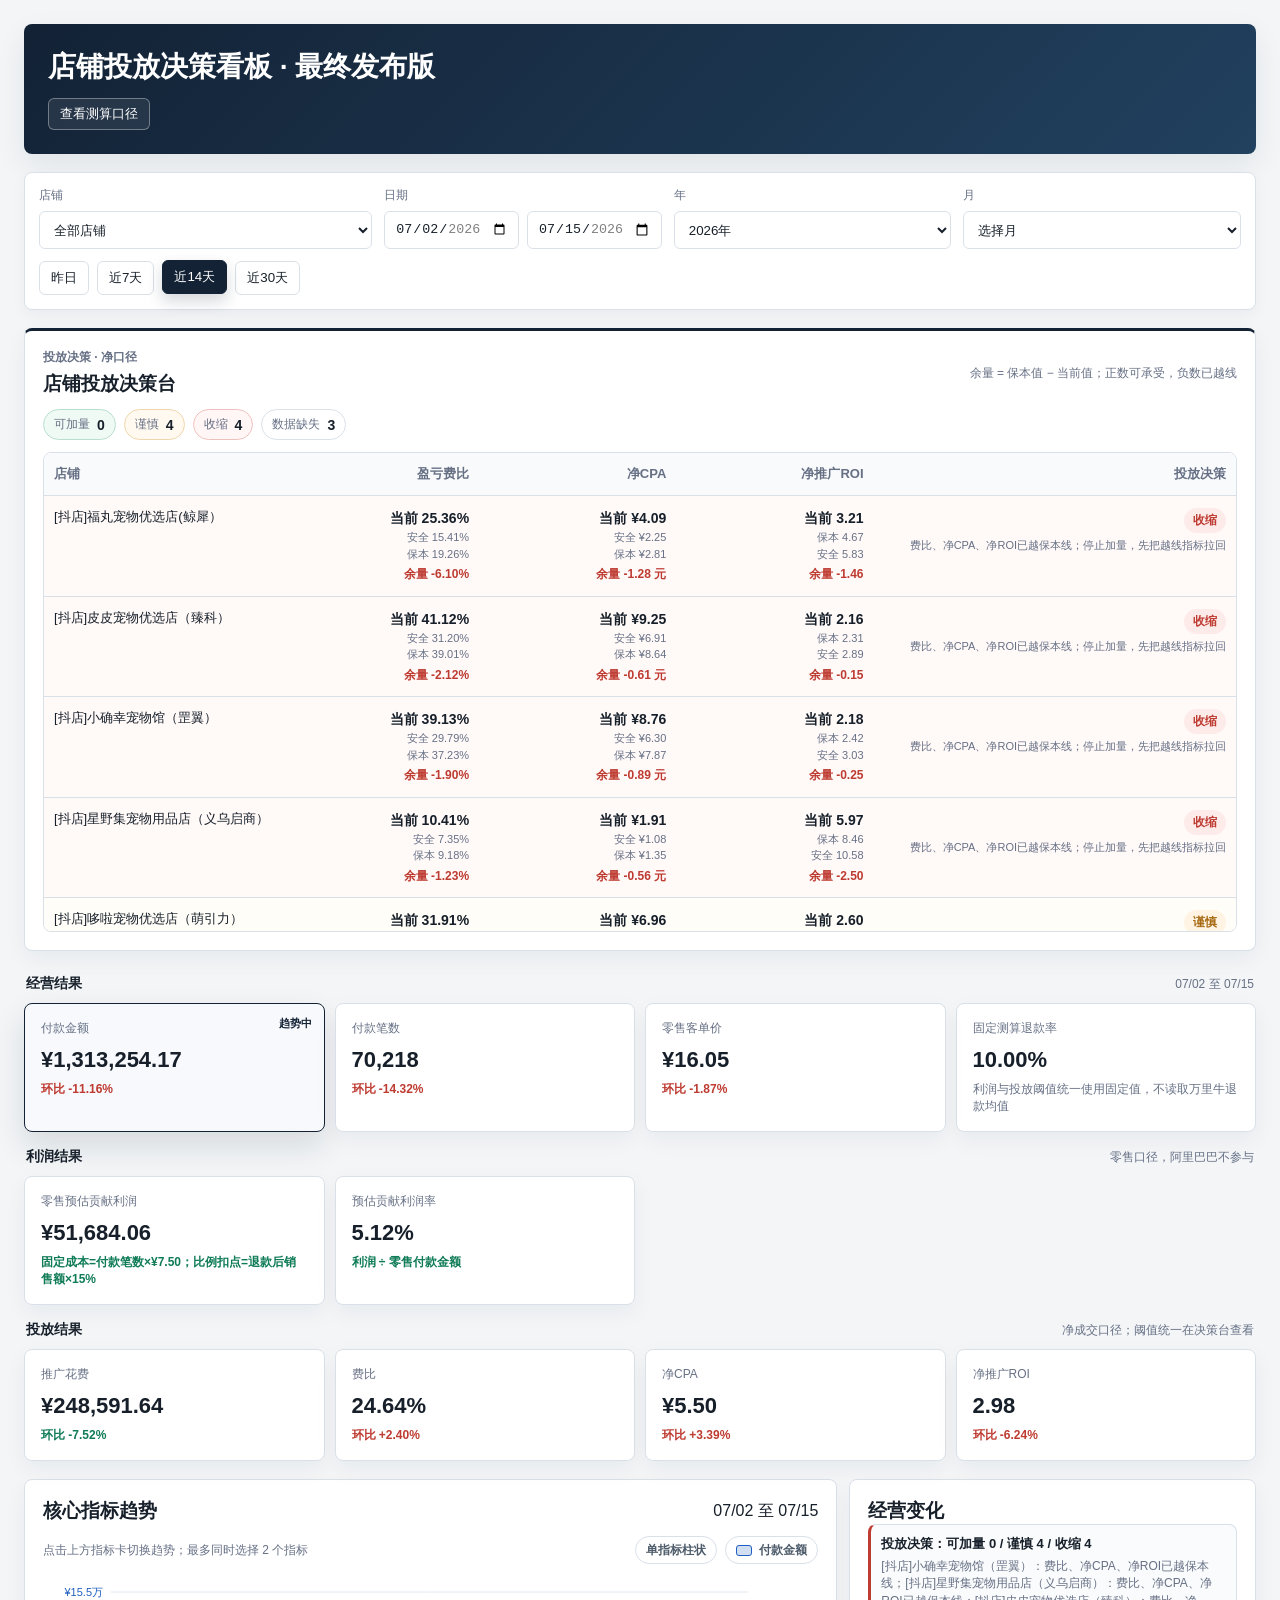
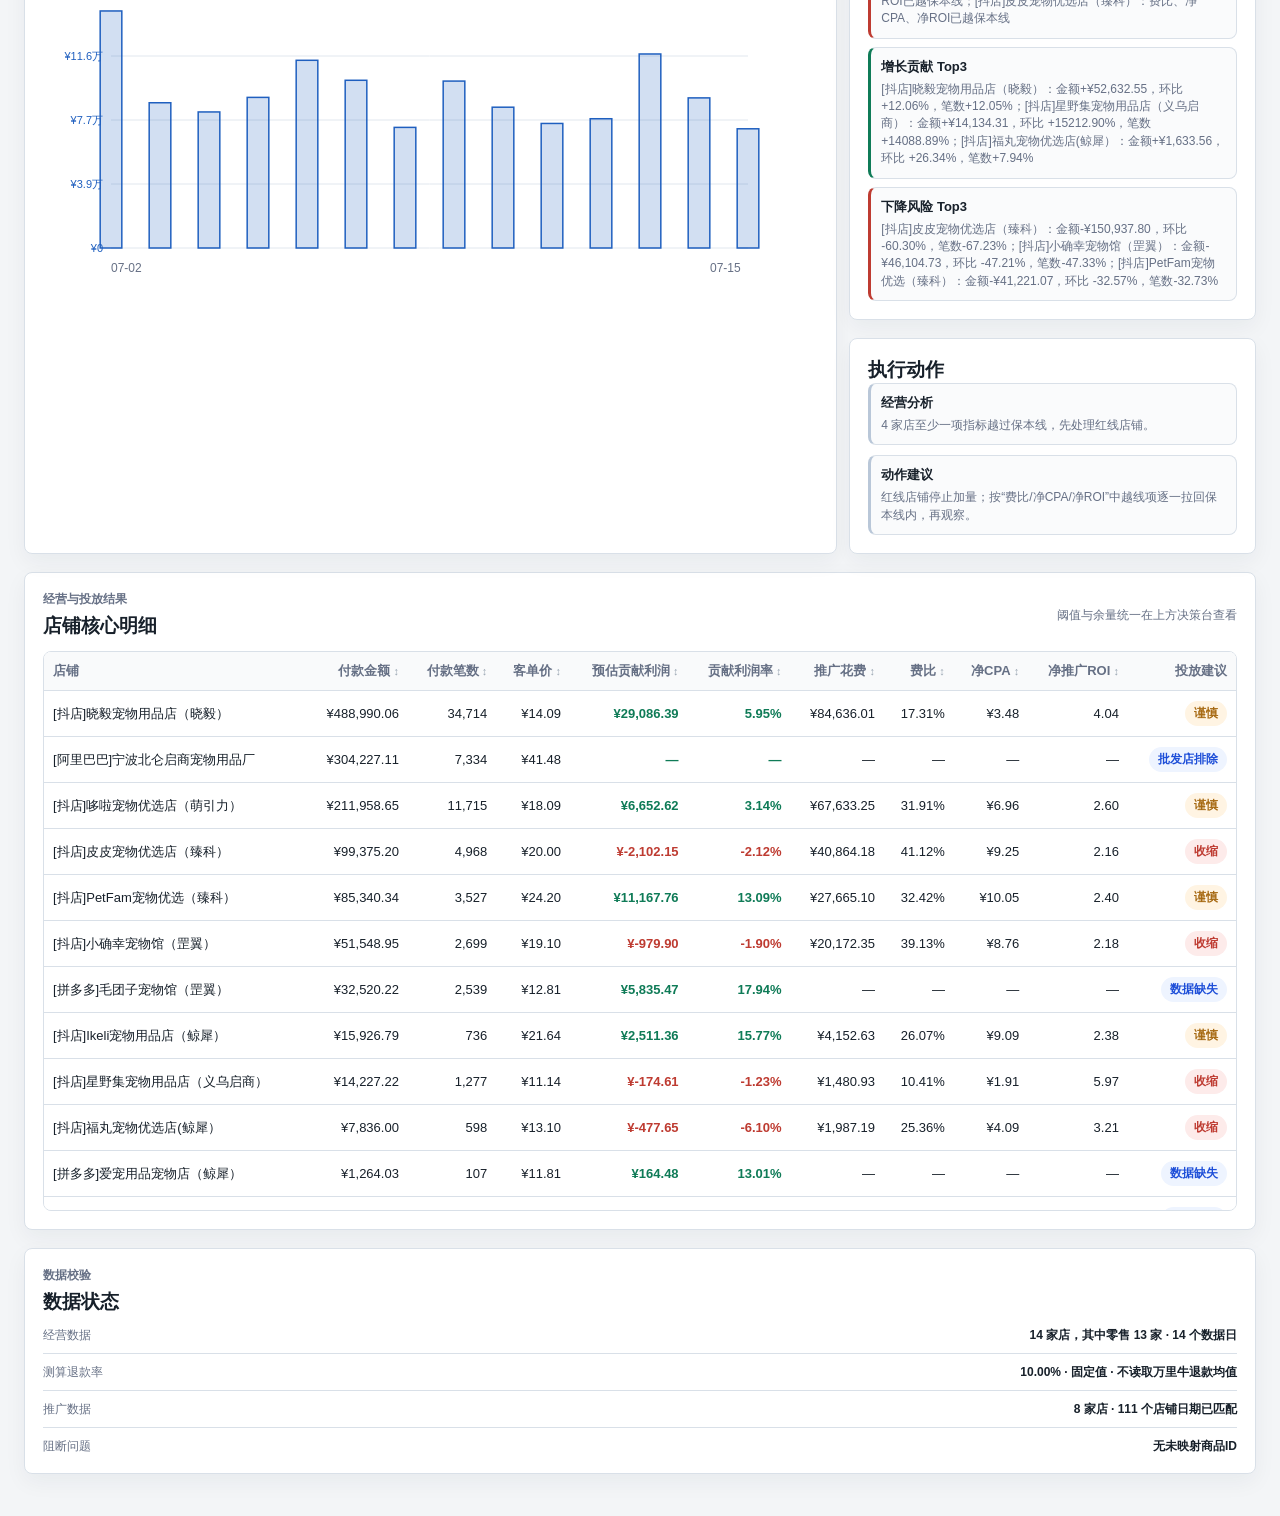
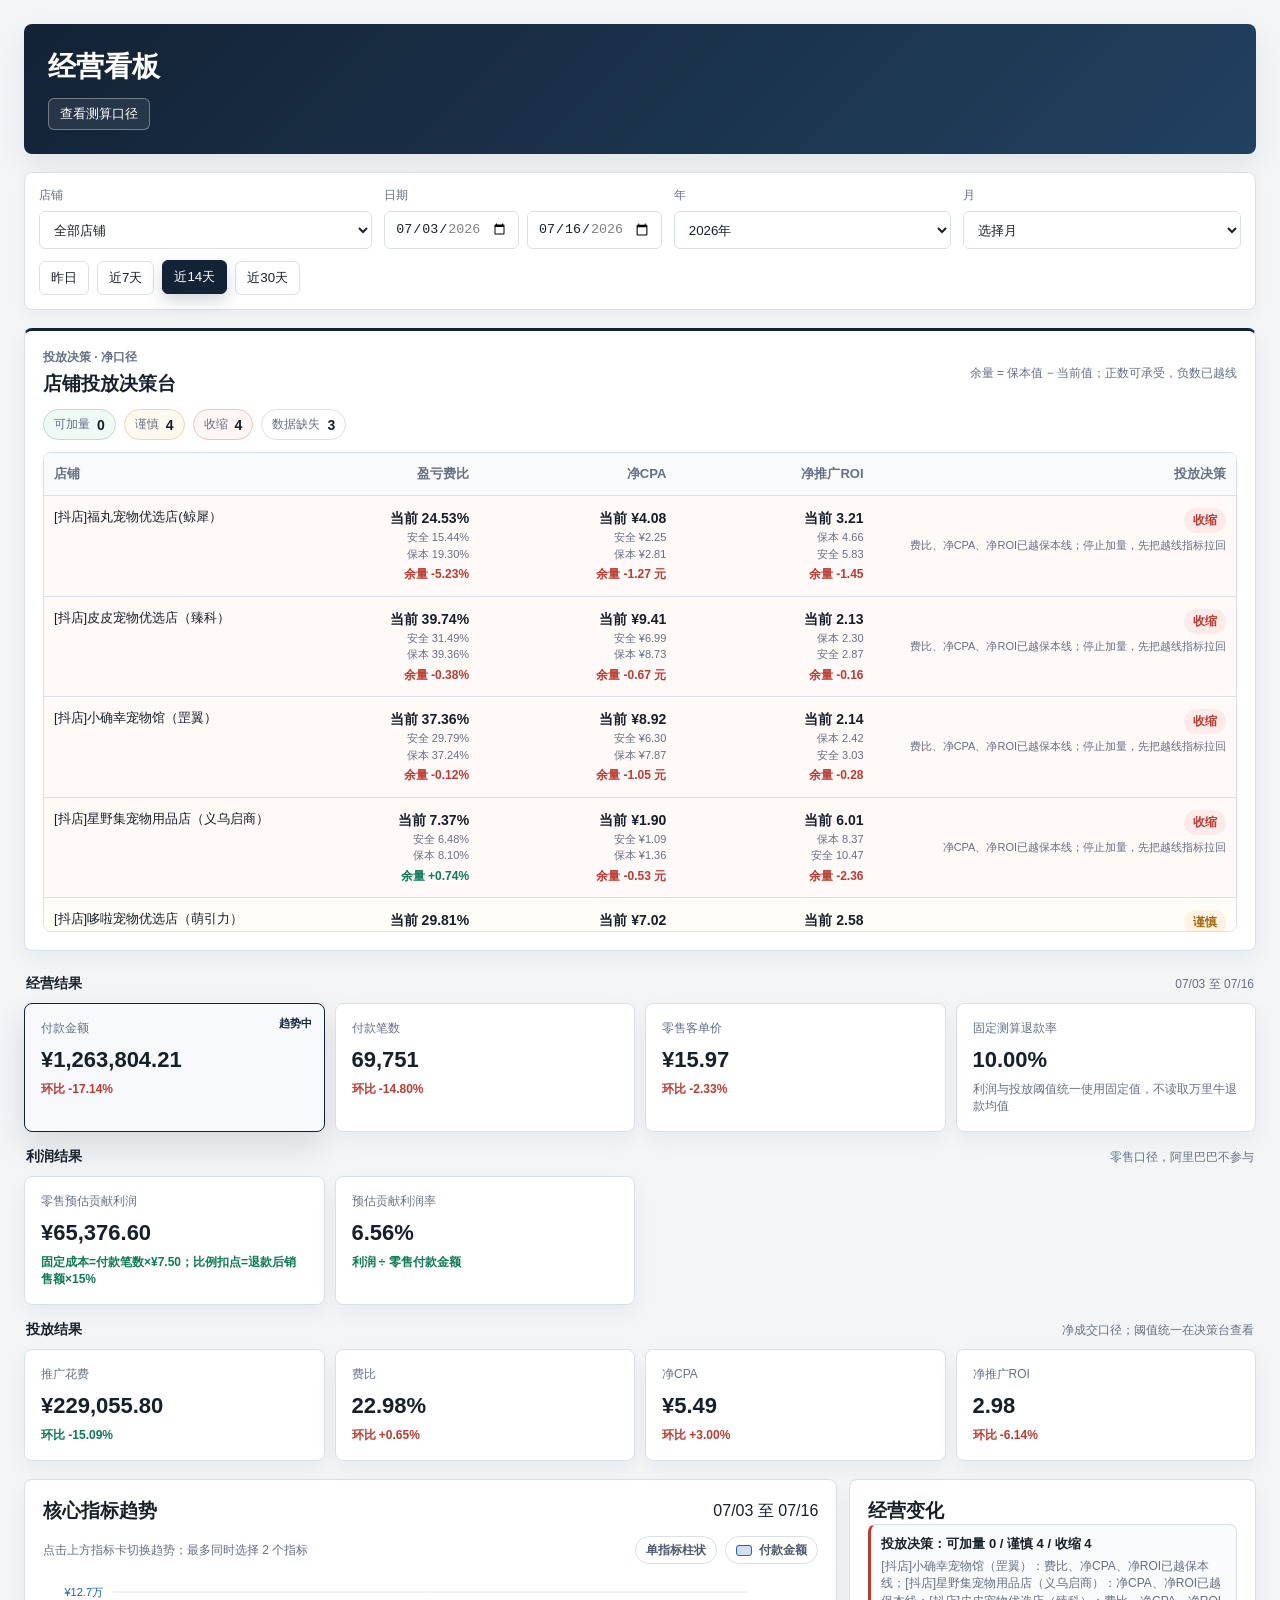
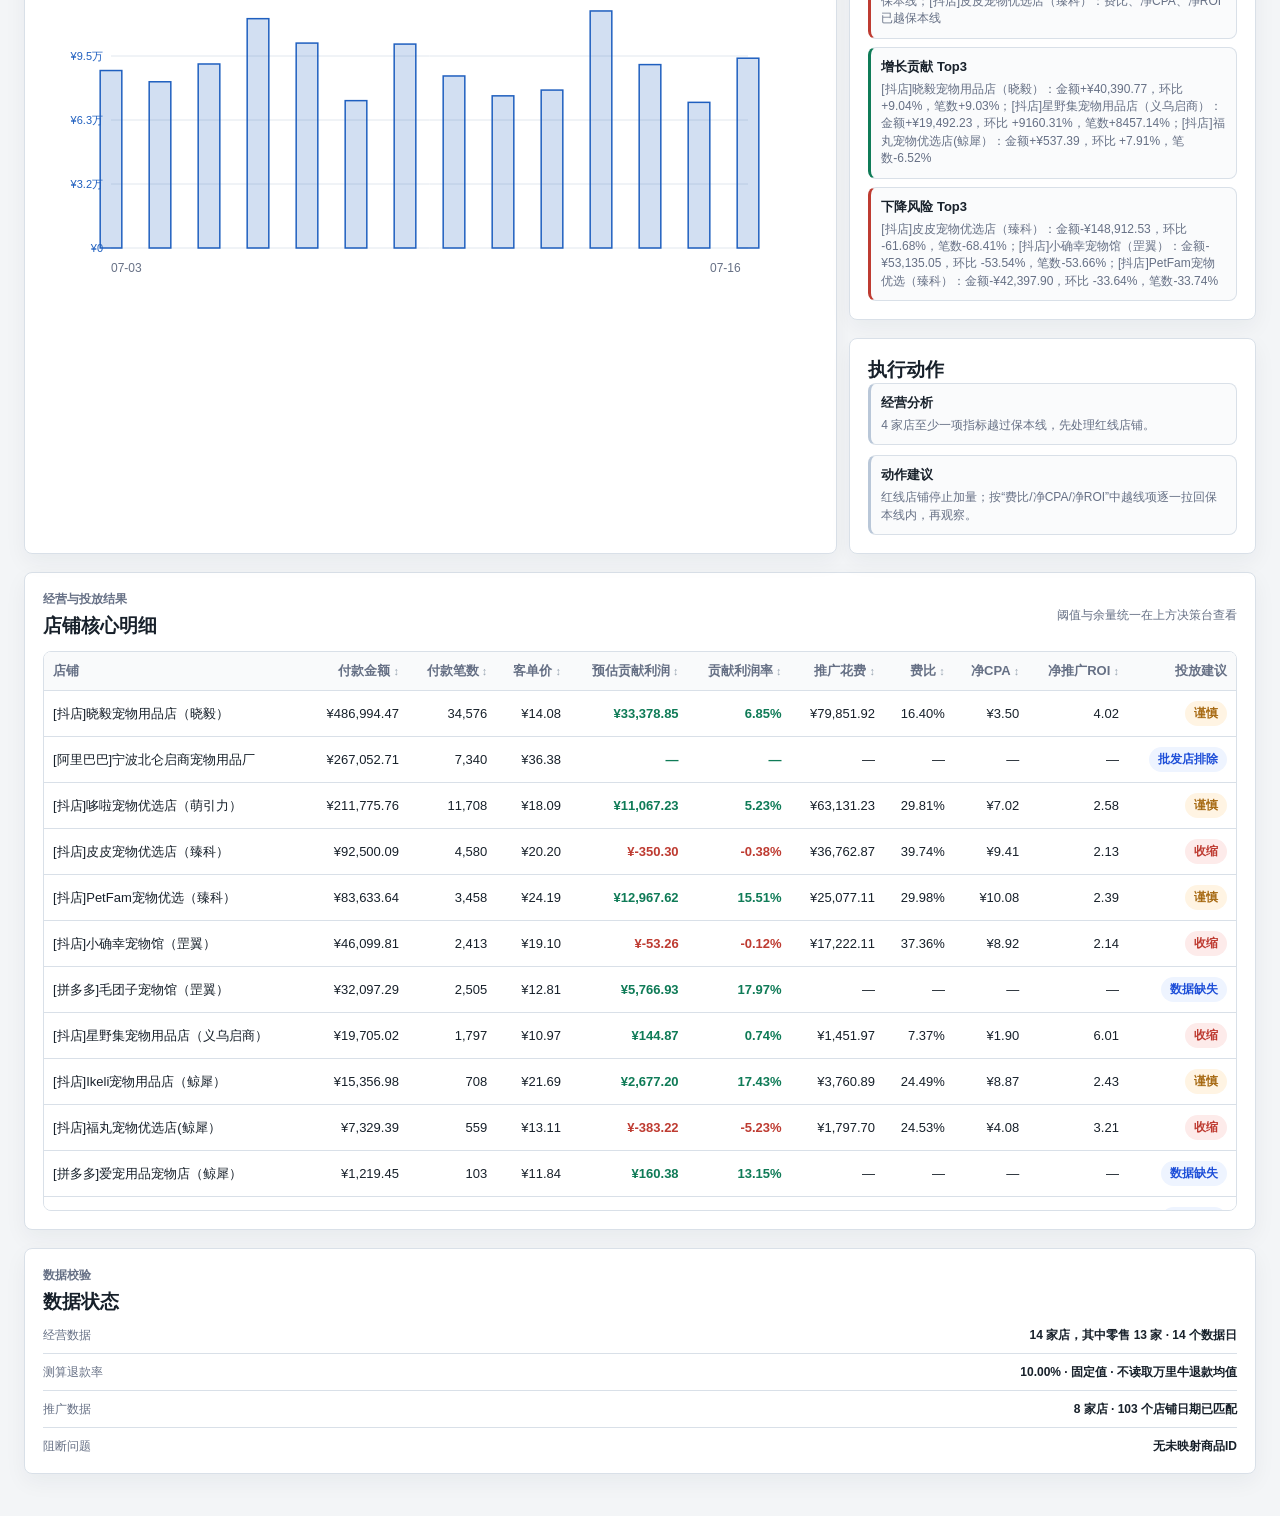
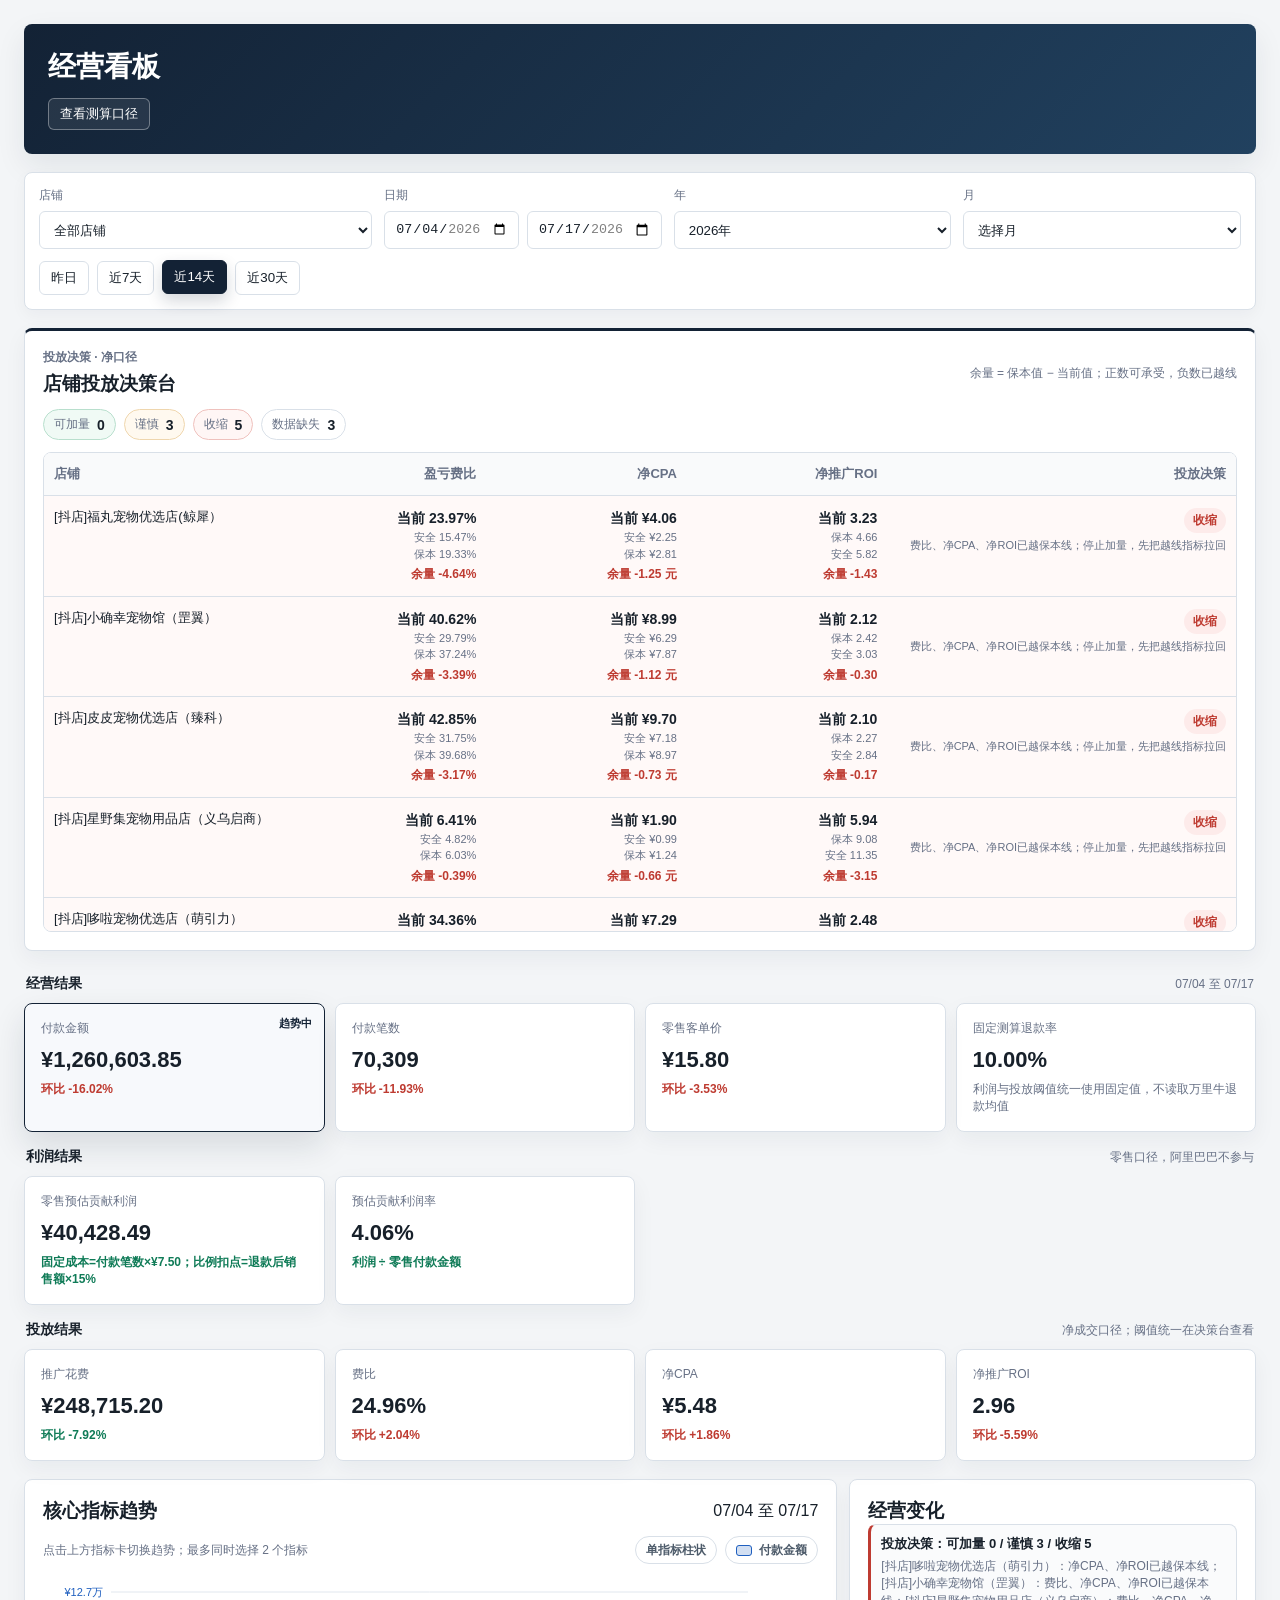
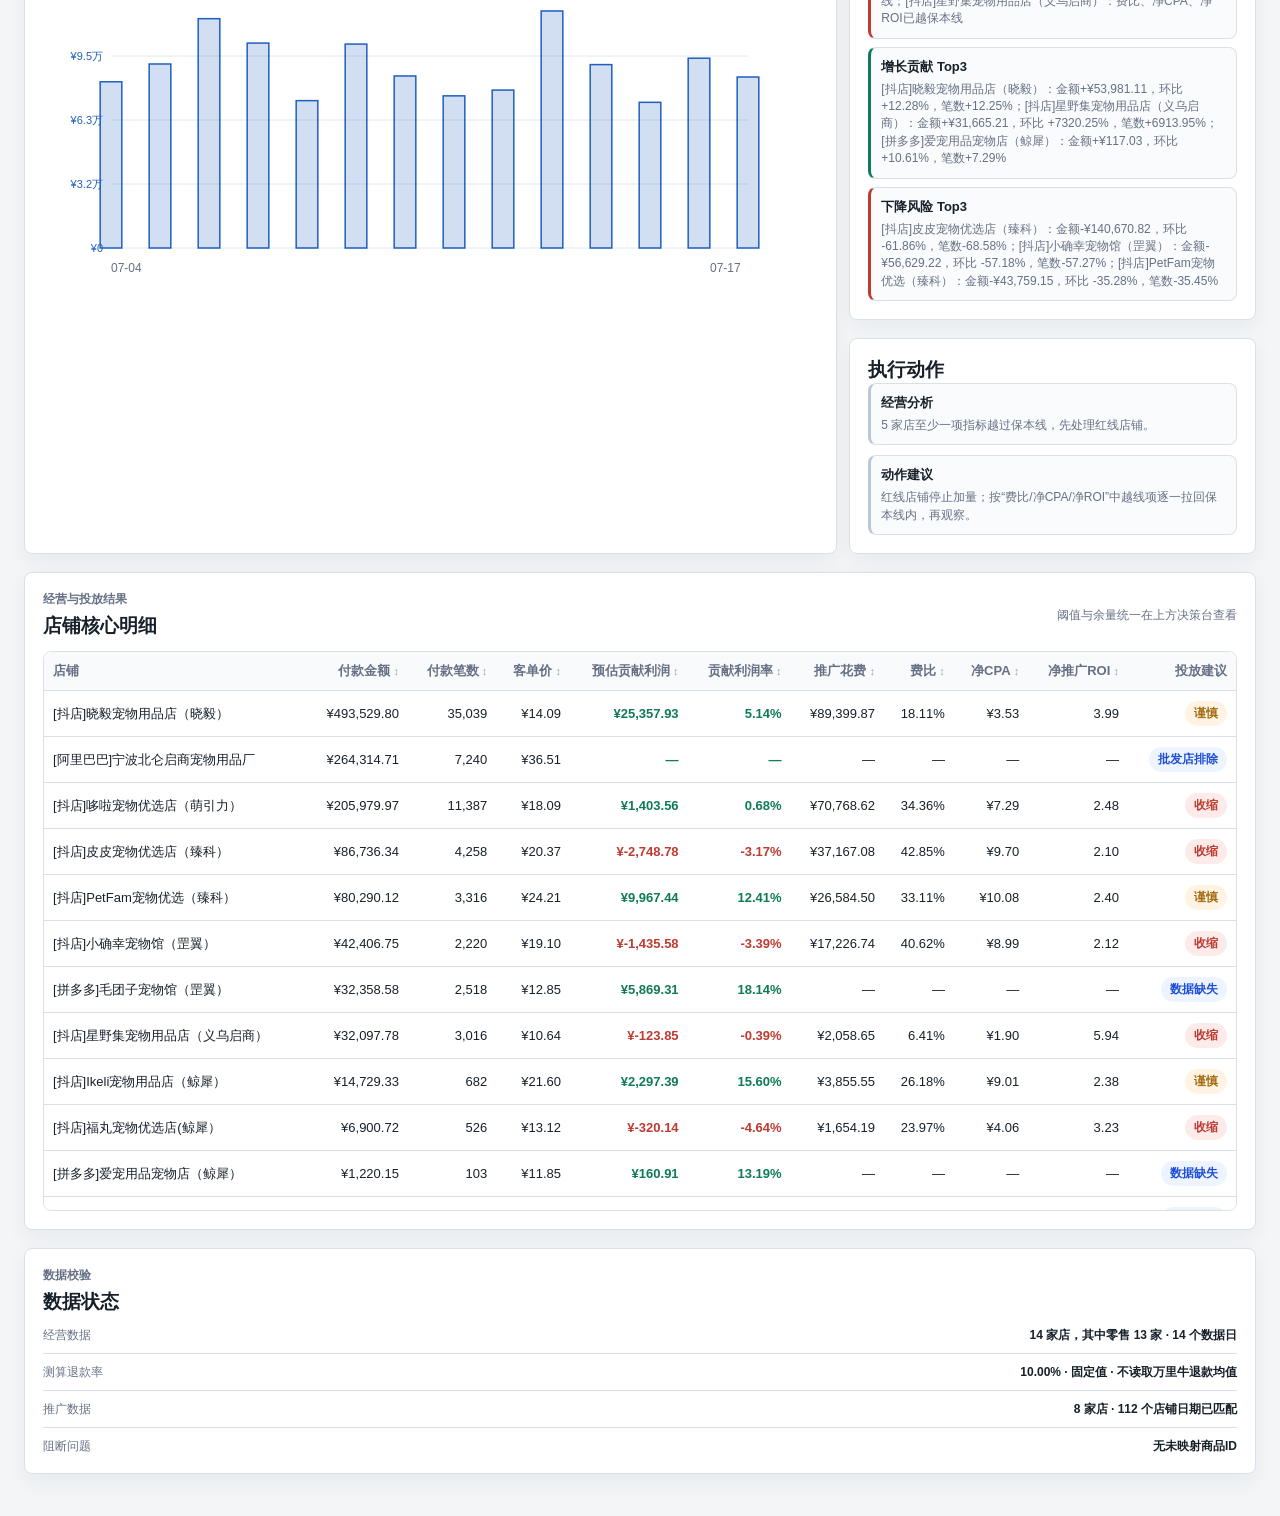
